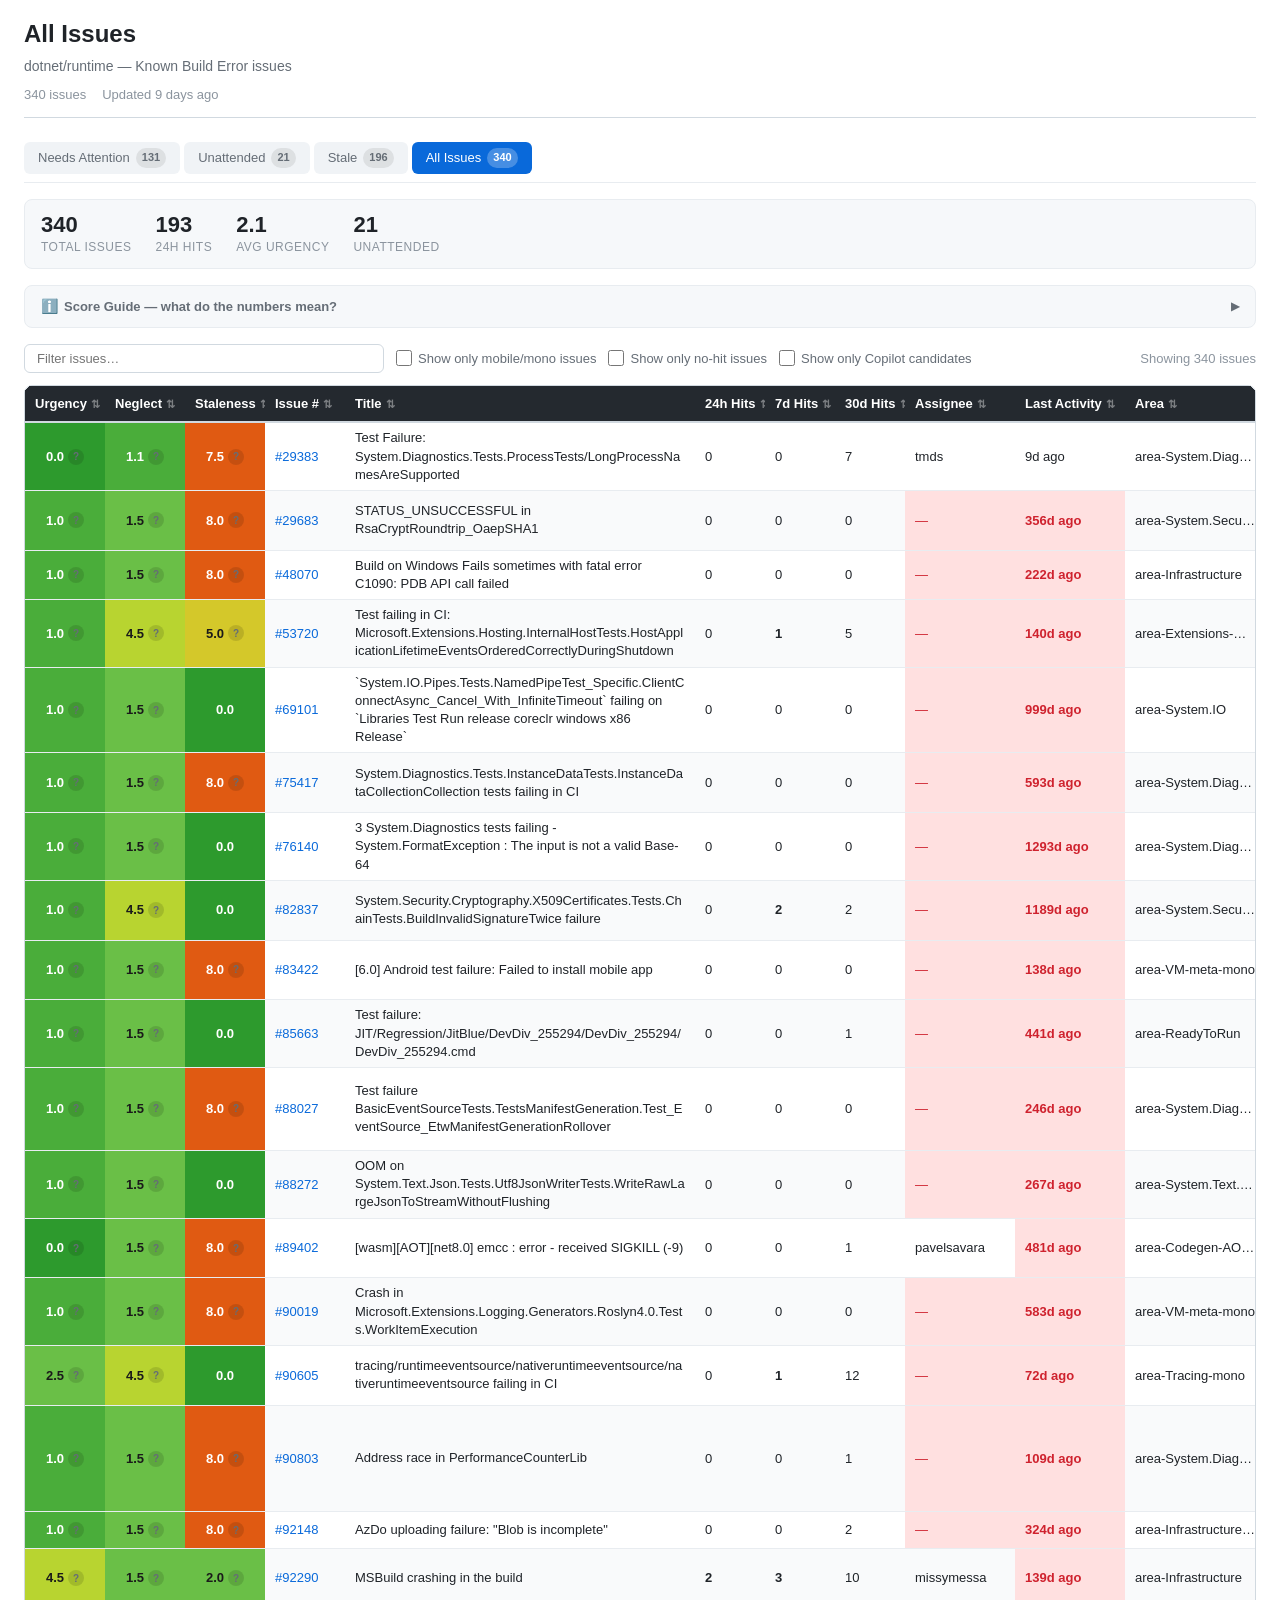
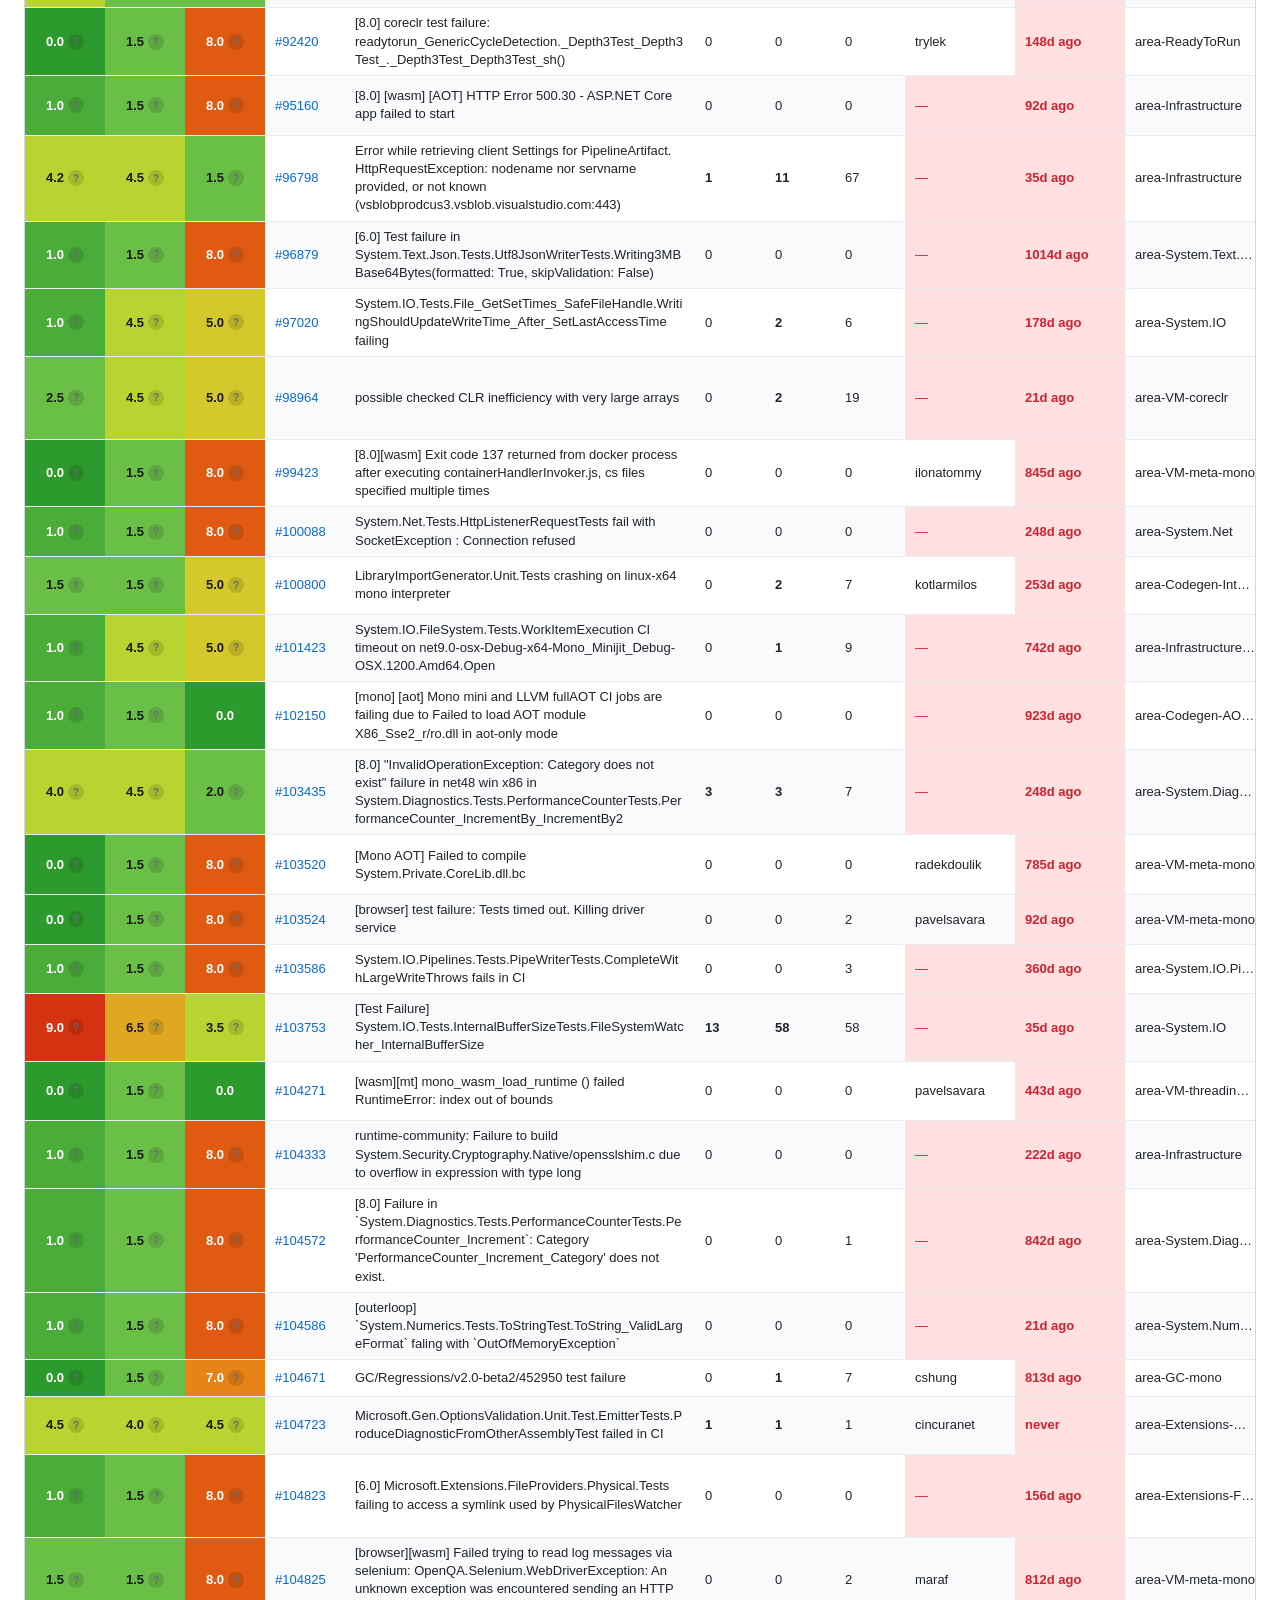
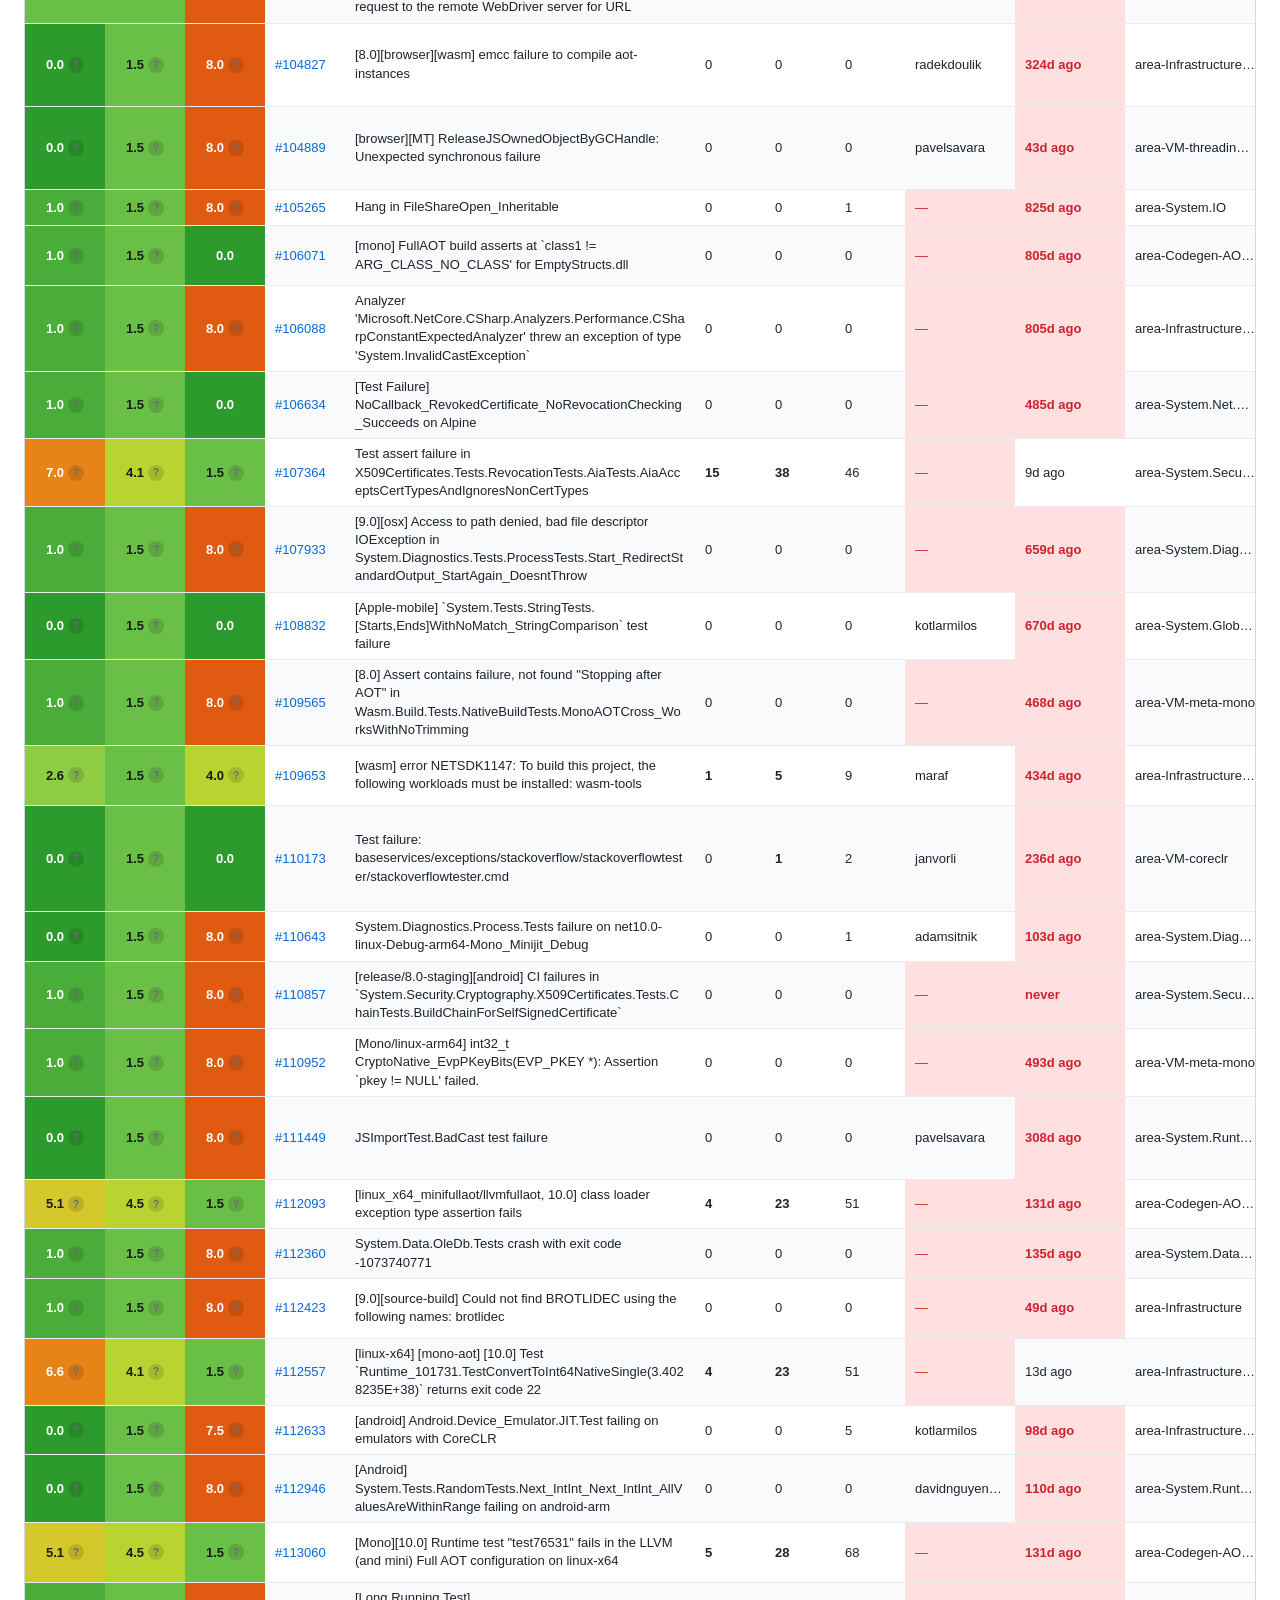
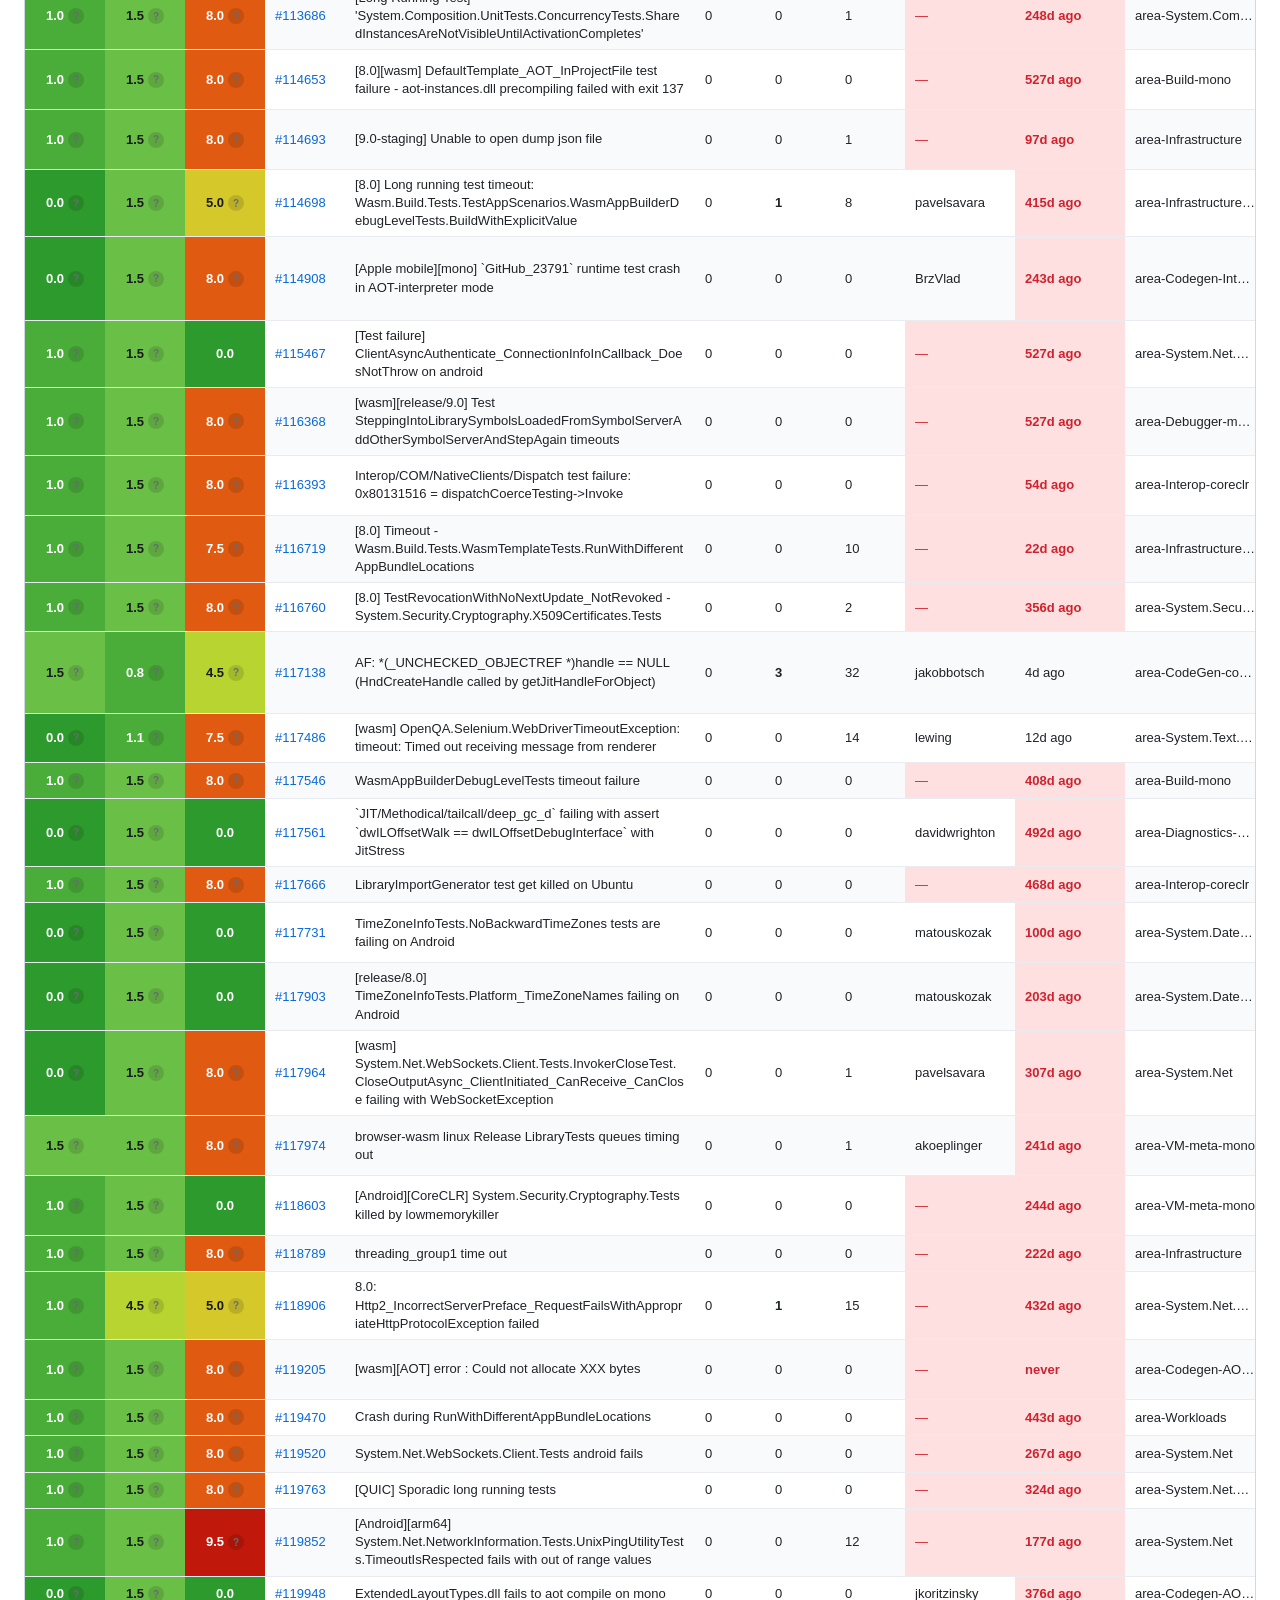
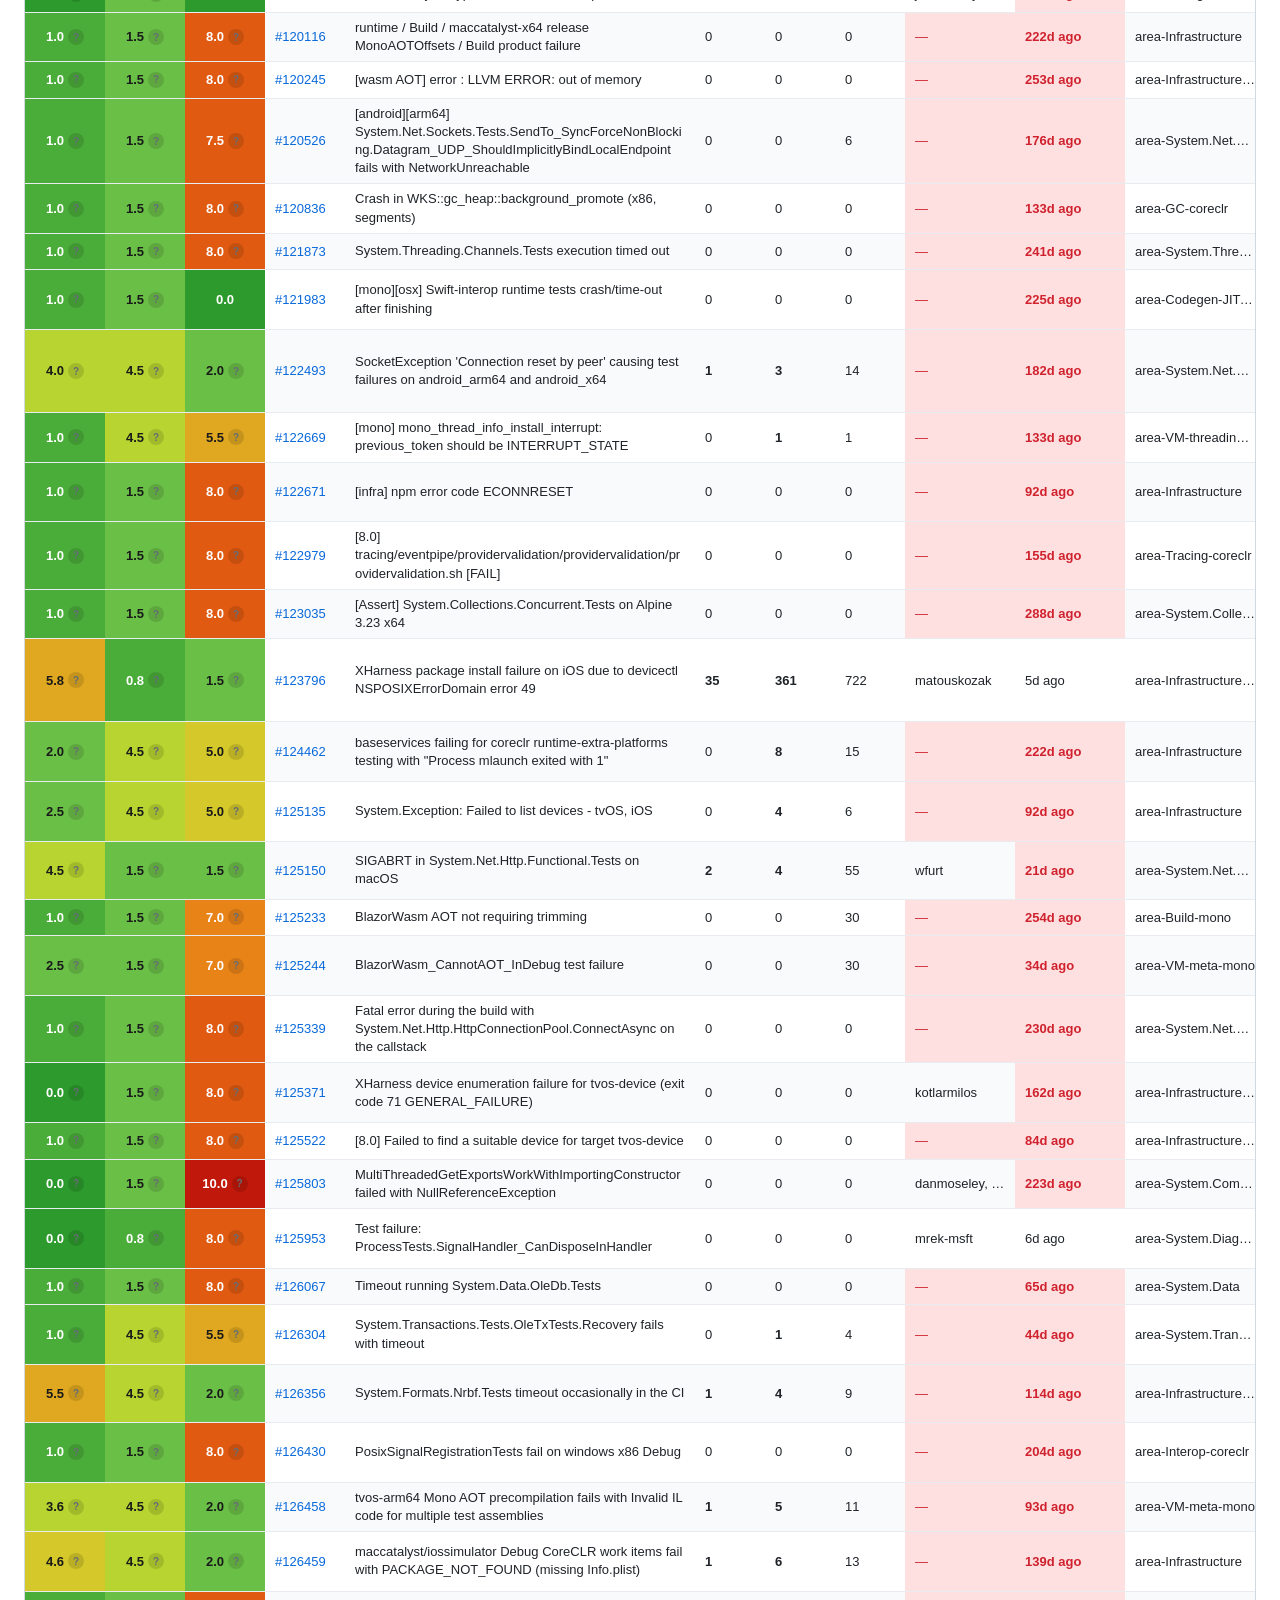
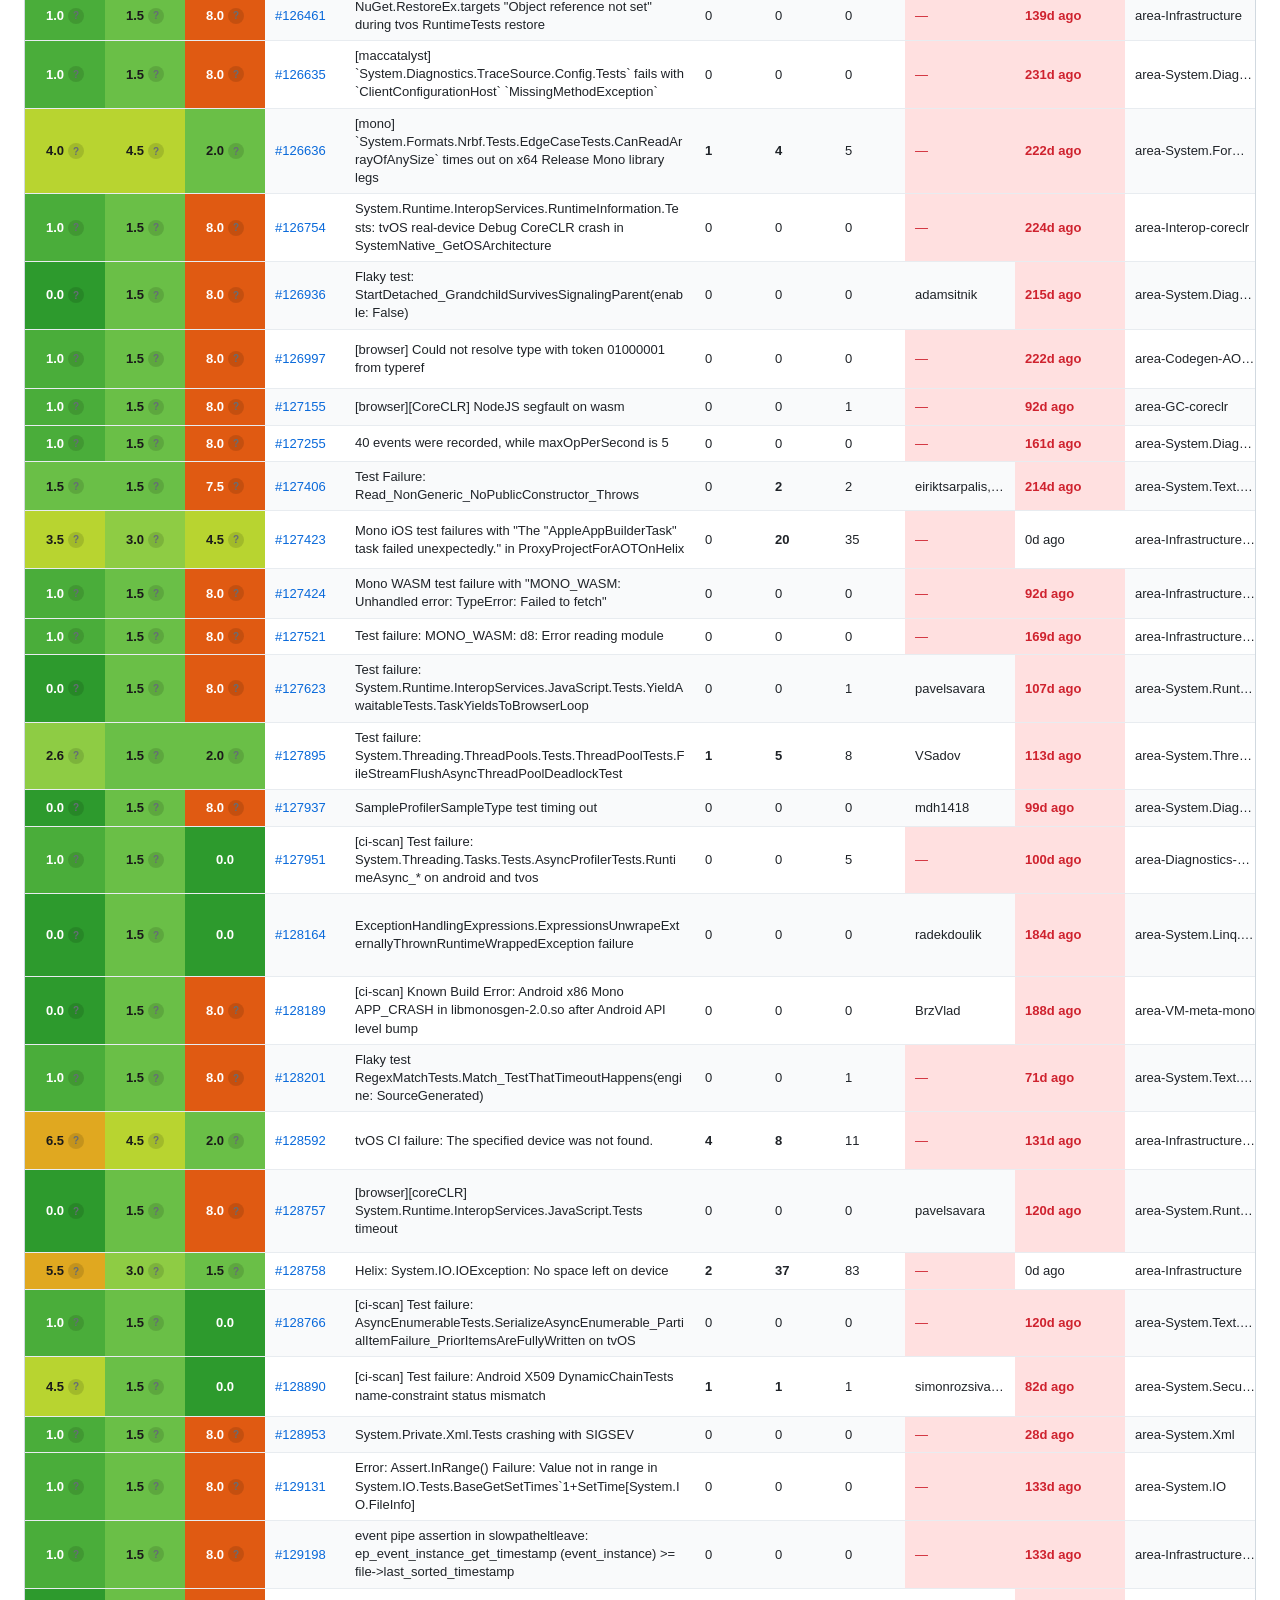
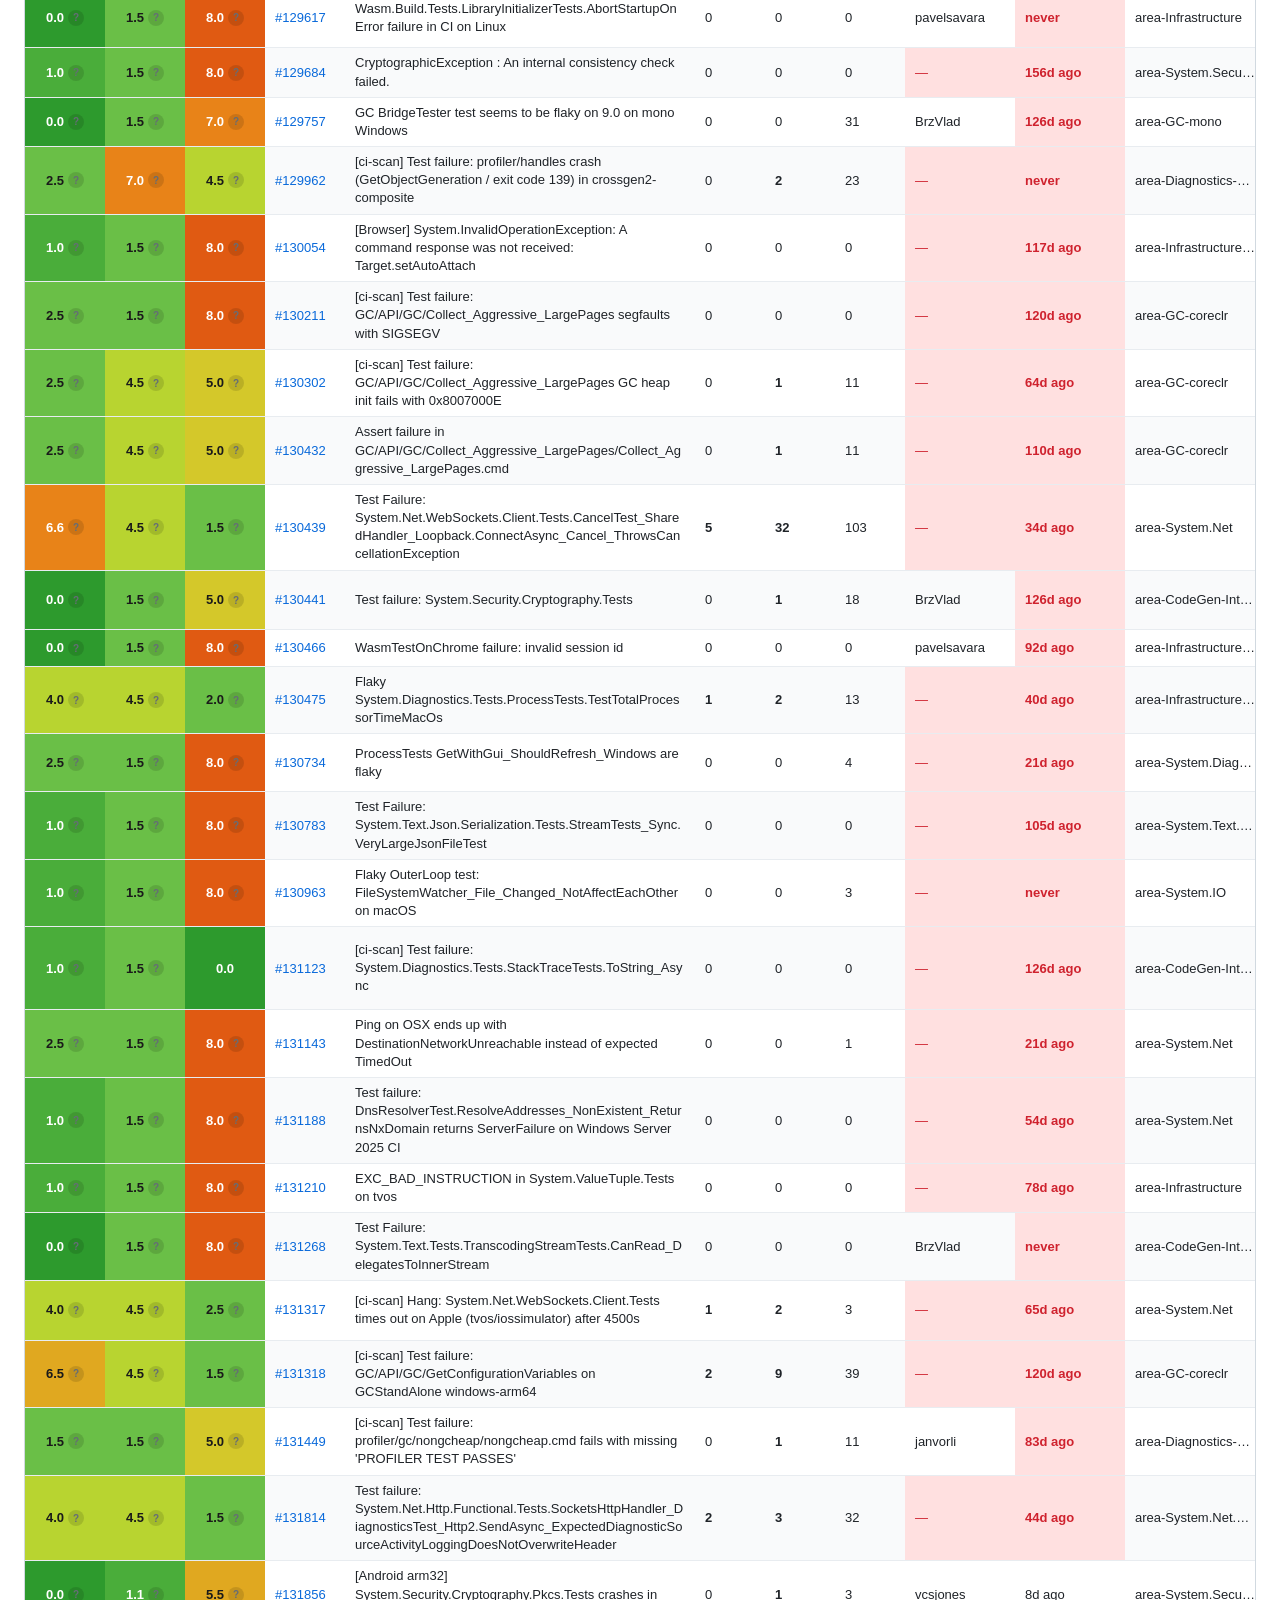
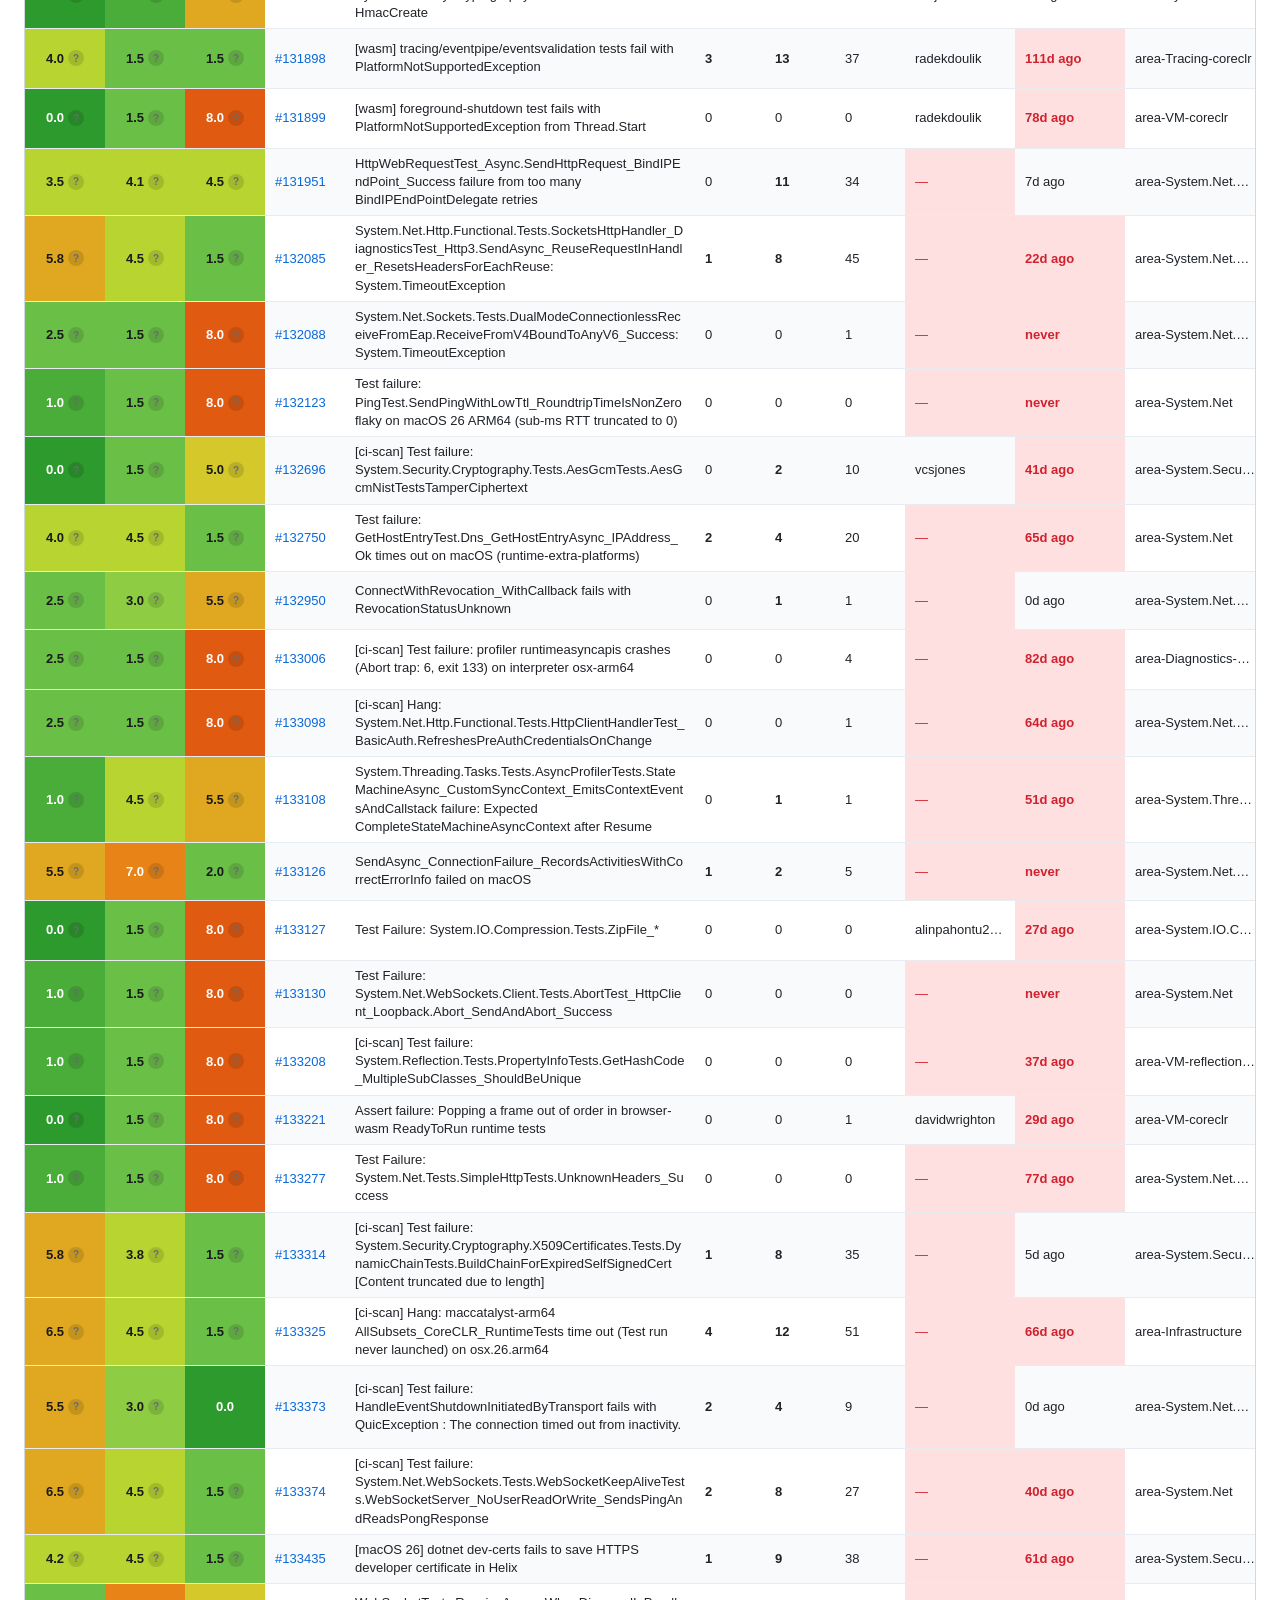
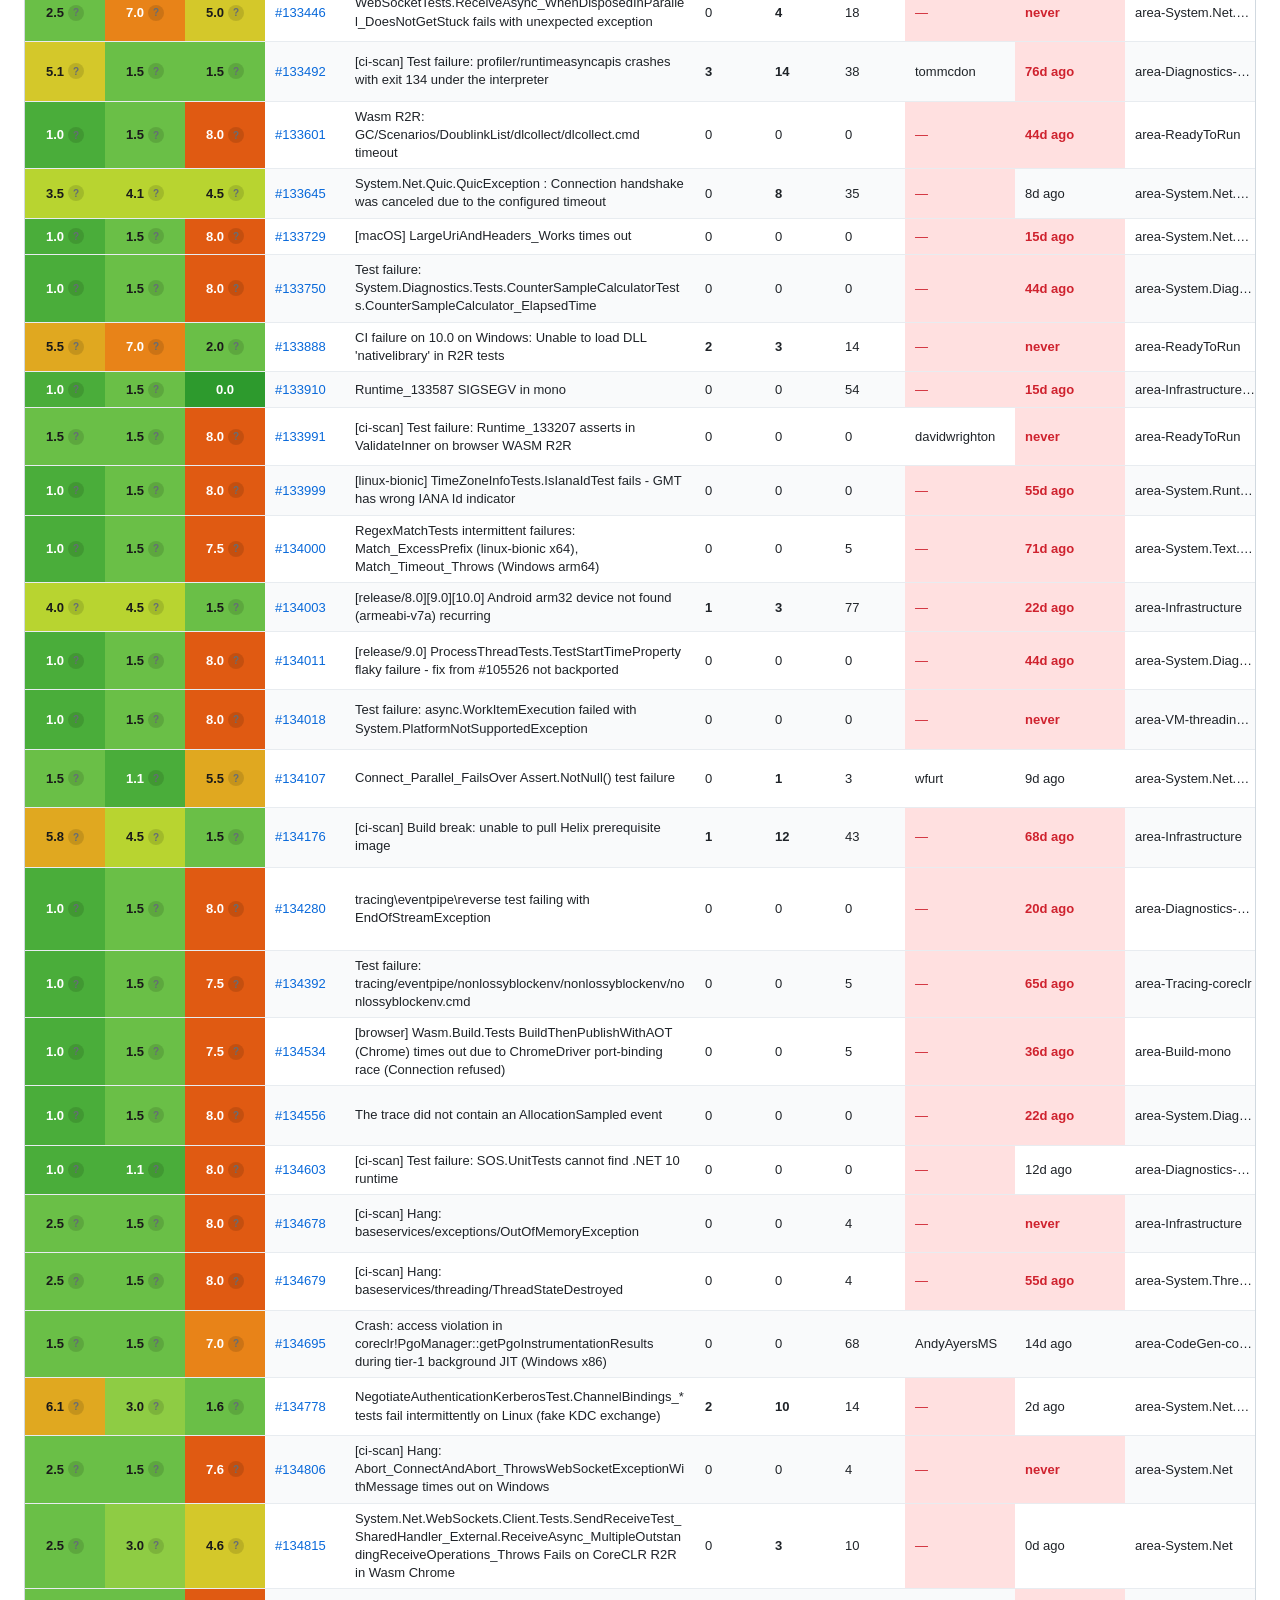
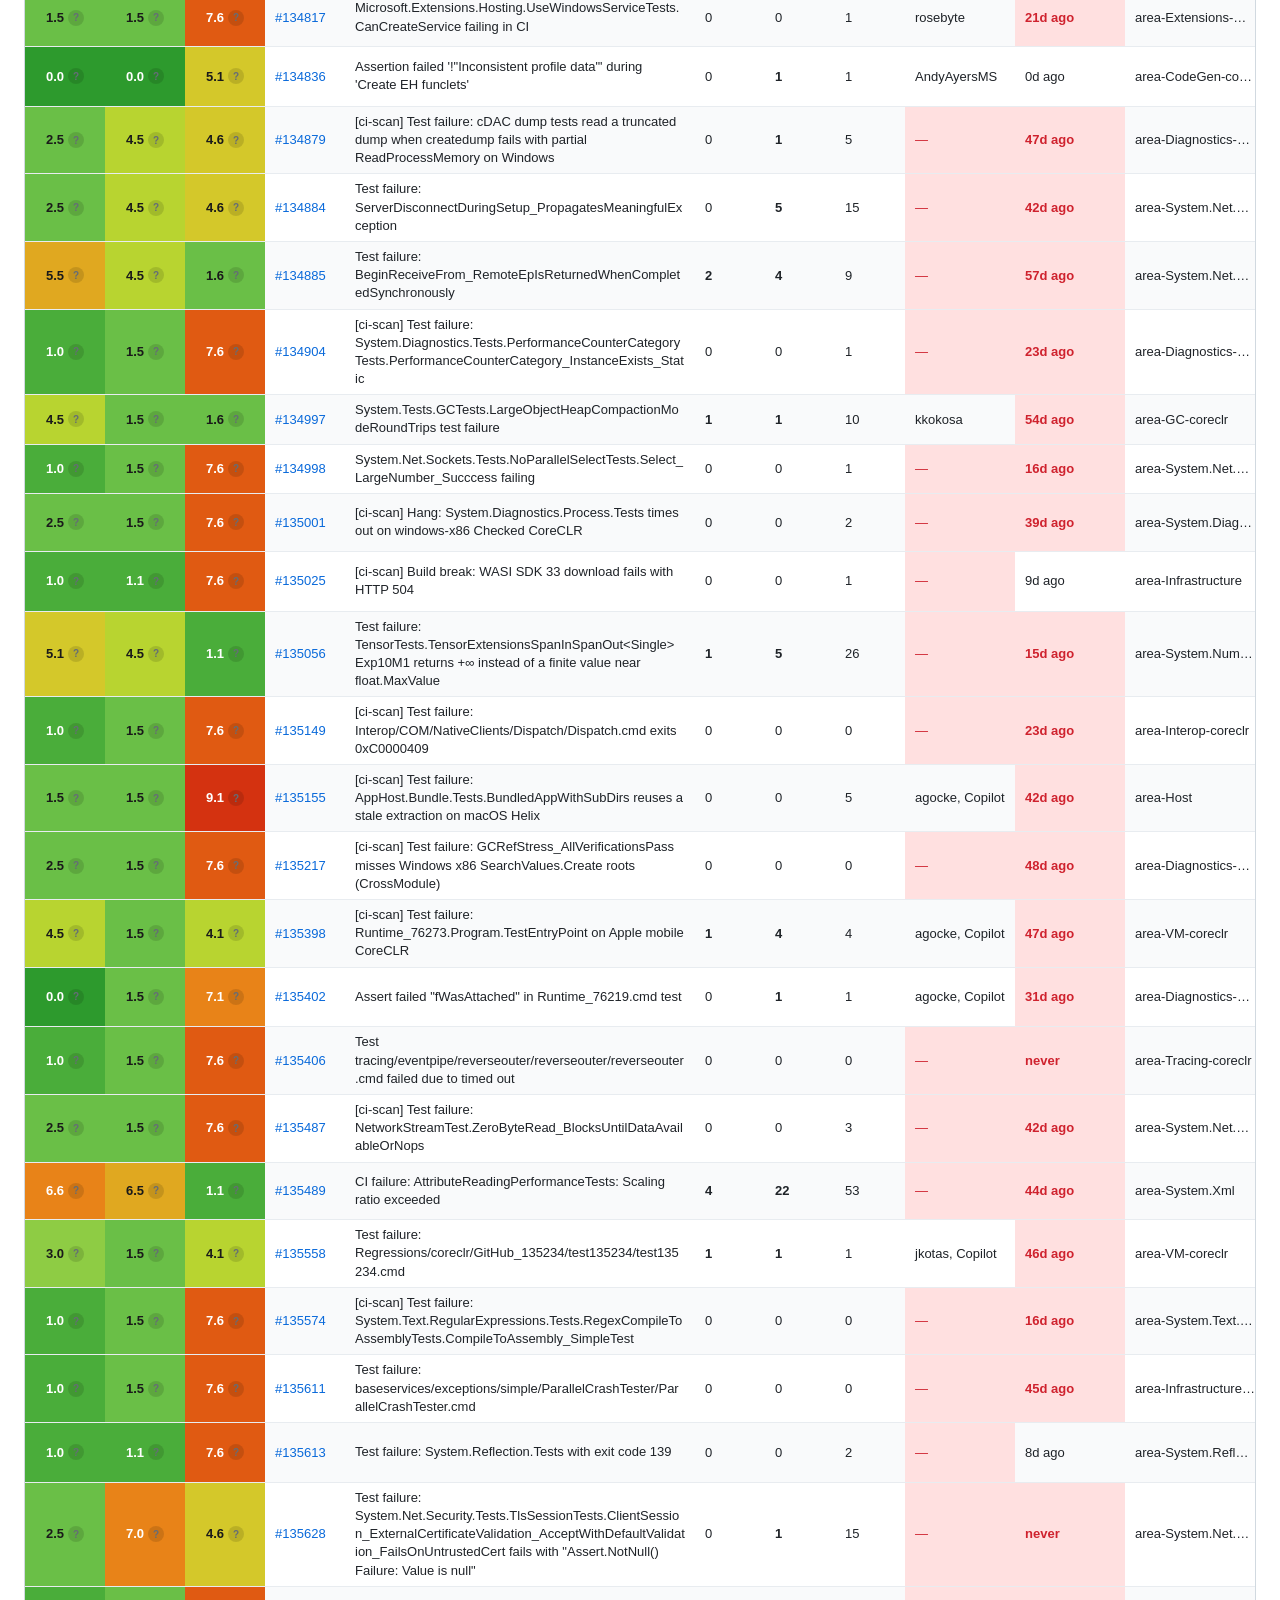
==== pages/runtime/all.html @ 8e92db1a "Update KBE reports" ====
<!DOCTYPE html>
<html lang="en">
<head>
  <meta charset="UTF-8">
  <meta name="viewport" content="width=device-width, initial-scale=1.0">
  <title>All Issues — runtime — KBE Dashboard</title>
  <link rel="stylesheet" href="../shared-styles.css">
</head>
<body data-report="all">
  <div class="page-container">
    <div class="report-header">
      <h1>All Issues</h1>
      <p class="subtitle">dotnet/runtime — Known Build Error issues</p>
      <div class="meta">
        <span>340 issues</span>
        <span id="last-updated" data-timestamp="2026-11-26T03:19:02Z">Updated…</span>
      </div>
    </div>

    <nav class="report-nav"><a href="needs-attention.html" class="">Needs Attention<span class="nav-count">131</span></a><a href="unattended.html" class="">Unattended<span class="nav-count">21</span></a><a href="stale.html" class="">Stale<span class="nav-count">196</span></a><a href="all.html" class="active">All Issues<span class="nav-count">340</span></a></nav>

    <div class="stats-bar"><div class="stat-item"><span class="stat-value">340</span><span class="stat-label">Total Issues</span></div><div class="stat-item"><span class="stat-value">193</span><span class="stat-label">24h Hits</span></div><div class="stat-item"><span class="stat-value">2.1</span><span class="stat-label">Avg Urgency</span></div><div class="stat-item"><span class="stat-value">21</span><span class="stat-label">Unattended</span></div></div>

    <details class="score-guide"><summary>Score Guide — what do the numbers mean?<span class="chevron">▶</span></summary><div class="score-guide-body"><div class="score-guide-card"><h3>Urgency (0–10)</h3><p class="guide-question">How urgently does this issue need attention?</p><ul><li>24-hour and 7-day hit counts</li><li>Hit trend (acceleration)</li><li>blocking-clean-ci label</li><li>Issue age vs hit volume</li><li>Whether unassigned</li></ul><p class="guide-hint">Higher = more urgent. Many recent hits, accelerating trends, or blocking labels push the score up.</p></div><div class="score-guide-card"><h3>Neglect (0–10)</h3><p class="guide-question">Is this issue being ignored despite being active?</p><ul><li>Hits with no assignee</li><li>Hits with no human comments</li><li>High hits + untriaged label</li><li>Days since last human comment</li><li>Missing area label</li></ul><p class="guide-hint">Higher = more neglected. Active issues with no one investigating score highest.</p></div><div class="score-guide-card"><h3>Staleness (0–10)</h3><p class="guide-question">Is this issue likely resolved or stale?</p><ul><li>Zero 24-hour hits</li><li>Zero 7-day hits</li><li>Days since last update</li><li>Issue age</li><li>Low monthly hit count</li></ul><p class="guide-hint">Higher = more stale. Issues with no recent hits and no recent updates score highest.</p></div></div></details>

    <div class="filter-bar"><input type="text" id="filter-input" placeholder="Filter issues…" aria-label="Filter issues"><label class="mobile-filter-toggle"><input type="checkbox" id="mobile-filter-checkbox"><span class="toggle-label">Show only mobile/mono issues</span></label><label class="mobile-filter-toggle"><input type="checkbox" id="no-hits-filter-checkbox"><span class="toggle-label">Show only no-hit issues</span></label><label class="mobile-filter-toggle" title="Issues with a known area label, excluding mobile/mono, special environments (iOS, Android, WASI, wasm), and infrastructure/VM-internals/AOT/GC areas. Sorted by staleness ascending (freshest first)."><input type="checkbox" id="copilot-candidate-filter-checkbox"><span class="toggle-label">Show only Copilot candidates</span></label><span class="active-label-filter" id="active-label-filter" style="display:none"></span><span class="row-count" id="row-count"></span></div><div class="table-container"><table class="data-table"><thead><tr><th data-sortable data-sort-type="number" style="width:80px">Urgency<span class="sort-indicator">⇅</span><span class="col-resize"></span></th><th data-sortable data-sort-type="number" style="width:80px">Neglect<span class="sort-indicator">⇅</span><span class="col-resize"></span></th><th data-sortable data-sort-type="number" style="width:80px">Staleness<span class="sort-indicator">⇅</span><span class="col-resize"></span></th><th data-sortable data-sort-type="number" style="width:80px">Issue #<span class="sort-indicator">⇅</span><span class="col-resize"></span></th><th data-sortable data-sort-type="text" style="width:350px">Title<span class="sort-indicator">⇅</span><span class="col-resize"></span></th><th data-sortable data-sort-type="number" style="width:70px">24h Hits<span class="sort-indicator">⇅</span><span class="col-resize"></span></th><th data-sortable data-sort-type="number" style="width:70px">7d Hits<span class="sort-indicator">⇅</span><span class="col-resize"></span></th><th data-sortable data-sort-type="number" style="width:70px">30d Hits<span class="sort-indicator">⇅</span><span class="col-resize"></span></th><th data-sortable data-sort-type="text" style="width:110px">Assignee<span class="sort-indicator">⇅</span><span class="col-resize"></span></th><th data-sortable data-sort-type="number" style="width:110px">Last Activity<span class="sort-indicator">⇅</span><span class="col-resize"></span></th><th data-sortable data-sort-type="text" style="width:140px">Area<span class="sort-indicator">⇅</span><span class="col-resize"></span></th><th data-sortable data-sort-type="number" style="width:60px">Age<span class="sort-indicator">⇅</span><span class="col-resize"></span></th><th data-sortable data-sort-type="text" style="width:280px">Labels<span class="sort-indicator">⇅</span><span class="col-resize"></span></th></tr></thead><tbody><tr data-copilot-candidate="true"><td class="score-td severity-0" data-sort-value="0.00"><span class="score-cell">0.0<span class="tooltip-trigger">?<span class="tooltip-content">Urgency: 0.0 / 10.0</span></span></span></td><td class="score-td severity-1" data-sort-value="1.12"><span class="score-cell">1.1<span class="tooltip-trigger">?<span class="tooltip-content">Neglect: 1.1 / 10.0</span></span></span></td><td class="score-td severity-8" data-sort-value="7.50"><span class="score-cell">7.5<span class="tooltip-trigger">?<span class="tooltip-content">Staleness: 7.5 / 10.0</span></span></span></td><td data-sort-value="29383"><a href="https://github.com/dotnet/runtime/issues/29383" target="_blank" rel="noopener">#29383</a></td><td class="title-cell">Test Failure: System.Diagnostics.Tests.ProcessTests/LongProcessNamesAreSupported</td><td class="" data-sort-value="0">0</td><td class="" data-sort-value="0">0</td><td class="" data-sort-value="7">7</td><td>tmds</td><td class="" data-sort-value="9">9d ago</td><td>area-System.Diagnostics.Process</td><td data-sort-value="2771">2771d</td><td class="labels-cell"><span class="label-badge clickable" data-label="area-System.Diagnostics.Process">area-System.Diagnostics.Process</span><span class="label-badge clickable" data-label="test-run-core">test-run-core</span><span class="label-badge clickable" data-label="blocking-clean-ci-optional">blocking-clean-ci-optional</span></td></tr><tr data-no-hits="true"><td class="score-td severity-1" data-sort-value="1.00"><span class="score-cell">1.0<span class="tooltip-trigger">?<span class="tooltip-content">Urgency: 1.0 / 10.0</span></span></span></td><td class="score-td severity-2" data-sort-value="1.50"><span class="score-cell">1.5<span class="tooltip-trigger">?<span class="tooltip-content">Neglect: 1.5 / 10.0</span></span></span></td><td class="score-td severity-8" data-sort-value="8.00"><span class="score-cell">8.0<span class="tooltip-trigger">?<span class="tooltip-content">Staleness: 8.0 / 10.0</span></span></span></td><td data-sort-value="29683"><a href="https://github.com/dotnet/runtime/issues/29683" target="_blank" rel="noopener">#29683</a></td><td class="title-cell">STATUS_UNSUCCESSFUL in  RsaCryptRoundtrip_OaepSHA1</td><td class="" data-sort-value="0">0</td><td class="" data-sort-value="0">0</td><td class="" data-sort-value="0">0</td><td class="no-assignee">—</td><td class="stale-activity" data-sort-value="356">356d ago</td><td>area-System.Security</td><td data-sort-value="2738">2738d</td><td class="labels-cell"><span class="label-badge clickable" data-label="area-System.Security">area-System.Security</span><span class="label-badge clickable" data-label="tracking-external-issue">tracking-external-issue</span></td></tr><tr data-no-hits="true"><td class="score-td severity-1" data-sort-value="1.00"><span class="score-cell">1.0<span class="tooltip-trigger">?<span class="tooltip-content">Urgency: 1.0 / 10.0</span></span></span></td><td class="score-td severity-2" data-sort-value="1.50"><span class="score-cell">1.5<span class="tooltip-trigger">?<span class="tooltip-content">Neglect: 1.5 / 10.0</span></span></span></td><td class="score-td severity-8" data-sort-value="8.00"><span class="score-cell">8.0<span class="tooltip-trigger">?<span class="tooltip-content">Staleness: 8.0 / 10.0</span></span></span></td><td data-sort-value="48070"><a href="https://github.com/dotnet/runtime/issues/48070" target="_blank" rel="noopener">#48070</a></td><td class="title-cell">Build on Windows Fails sometimes with fatal error C1090: PDB API call failed</td><td class="" data-sort-value="0">0</td><td class="" data-sort-value="0">0</td><td class="" data-sort-value="0">0</td><td class="no-assignee">—</td><td class="stale-activity" data-sort-value="222">222d ago</td><td>area-Infrastructure</td><td data-sort-value="2115">2115d</td><td class="labels-cell"><span class="label-badge clickable" data-label="area-Infrastructure">area-Infrastructure</span></td></tr><tr data-copilot-candidate="true"><td class="score-td severity-1" data-sort-value="1.00"><span class="score-cell">1.0<span class="tooltip-trigger">?<span class="tooltip-content">Urgency: 1.0 / 10.0</span></span></span></td><td class="score-td severity-4" data-sort-value="4.50"><span class="score-cell">4.5<span class="tooltip-trigger">?<span class="tooltip-content">Neglect: 4.5 / 10.0</span></span></span></td><td class="score-td severity-5" data-sort-value="5.00"><span class="score-cell">5.0<span class="tooltip-trigger">?<span class="tooltip-content">Staleness: 5.0 / 10.0</span></span></span></td><td data-sort-value="53720"><a href="https://github.com/dotnet/runtime/issues/53720" target="_blank" rel="noopener">#53720</a></td><td class="title-cell">Test failing in CI: Microsoft.Extensions.Hosting.InternalHostTests.HostApplicationLifetimeEventsOrderedCorrectlyDuringShutdown</td><td class="" data-sort-value="0">0</td><td class="hits-active" data-sort-value="1">1</td><td class="" data-sort-value="5">5</td><td class="no-assignee">—</td><td class="stale-activity" data-sort-value="140">140d ago</td><td>area-Extensions-Hosting</td><td data-sort-value="2000">2000d</td><td class="labels-cell"><span class="label-badge clickable" data-label="area-Extensions-Hosting">area-Extensions-Hosting</span></td></tr><tr data-no-hits="true" data-copilot-candidate="true"><td class="score-td severity-1" data-sort-value="1.00"><span class="score-cell">1.0<span class="tooltip-trigger">?<span class="tooltip-content">Urgency: 1.0 / 10.0</span></span></span></td><td class="score-td severity-2" data-sort-value="1.50"><span class="score-cell">1.5<span class="tooltip-trigger">?<span class="tooltip-content">Neglect: 1.5 / 10.0</span></span></span></td><td class="score-td severity-0" data-sort-value="0.00"><span class="score-cell">0.0</span></td><td data-sort-value="69101"><a href="https://github.com/dotnet/runtime/issues/69101" target="_blank" rel="noopener">#69101</a></td><td class="title-cell">`System.IO.Pipes.Tests.NamedPipeTest_Specific.ClientConnectAsync_Cancel_With_InfiniteTimeout` failing on `Libraries Test Run release coreclr windows x86 Release`</td><td class="" data-sort-value="0">0</td><td class="" data-sort-value="0">0</td><td class="" data-sort-value="0">0</td><td class="no-assignee">—</td><td class="stale-activity" data-sort-value="999">999d ago</td><td>area-System.IO</td><td data-sort-value="1660">1660d</td><td class="labels-cell"><span class="label-badge clickable" data-label="test-failure">test-failure</span><span class="label-badge clickable" data-label="area-System.IO">area-System.IO</span><span class="label-badge clickable" data-label="disabled-test">disabled-test</span><span class="label-badge clickable" data-label="os-windows">os-windows</span></td></tr><tr data-no-hits="true" data-copilot-candidate="true"><td class="score-td severity-1" data-sort-value="1.00"><span class="score-cell">1.0<span class="tooltip-trigger">?<span class="tooltip-content">Urgency: 1.0 / 10.0</span></span></span></td><td class="score-td severity-2" data-sort-value="1.50"><span class="score-cell">1.5<span class="tooltip-trigger">?<span class="tooltip-content">Neglect: 1.5 / 10.0</span></span></span></td><td class="score-td severity-8" data-sort-value="8.00"><span class="score-cell">8.0<span class="tooltip-trigger">?<span class="tooltip-content">Staleness: 8.0 / 10.0</span></span></span></td><td data-sort-value="75417"><a href="https://github.com/dotnet/runtime/issues/75417" target="_blank" rel="noopener">#75417</a></td><td class="title-cell">System.Diagnostics.Tests.InstanceDataTests.InstanceDataCollectionCollection tests failing in CI </td><td class="" data-sort-value="0">0</td><td class="" data-sort-value="0">0</td><td class="" data-sort-value="0">0</td><td class="no-assignee">—</td><td class="stale-activity" data-sort-value="593">593d ago</td><td>area-System.Diagnostics.PerformanceCounter</td><td data-sort-value="1536">1536d</td><td class="labels-cell"><span class="label-badge clickable" data-label="needs-further-triage">needs-further-triage</span><span class="label-badge clickable" data-label="area-System.Diagnostics.PerformanceCounter">area-System.Diagnostics.PerformanceCounter</span></td></tr><tr data-mobile="true" data-no-hits="true"><td class="score-td severity-1" data-sort-value="1.00"><span class="score-cell">1.0<span class="tooltip-trigger">?<span class="tooltip-content">Urgency: 1.0 / 10.0</span></span></span></td><td class="score-td severity-2" data-sort-value="1.50"><span class="score-cell">1.5<span class="tooltip-trigger">?<span class="tooltip-content">Neglect: 1.5 / 10.0</span></span></span></td><td class="score-td severity-0" data-sort-value="0.00"><span class="score-cell">0.0</span></td><td data-sort-value="76140"><a href="https://github.com/dotnet/runtime/issues/76140" target="_blank" rel="noopener">#76140</a></td><td class="title-cell">3 System.Diagnostics tests failing - System.FormatException : The input is not a valid Base-64</td><td class="" data-sort-value="0">0</td><td class="" data-sort-value="0">0</td><td class="" data-sort-value="0">0</td><td class="no-assignee">—</td><td class="stale-activity" data-sort-value="1293">1293d ago</td><td>area-System.Diagnostics.Process</td><td data-sort-value="1523">1523d</td><td class="labels-cell"><span class="label-badge clickable" data-label="area-System.Diagnostics.Process">area-System.Diagnostics.Process</span><span class="label-badge clickable" data-label="disabled-test">disabled-test</span><span class="label-badge clickable" data-label="os-android">os-android</span></td></tr><tr data-mobile="true"><td class="score-td severity-1" data-sort-value="1.00"><span class="score-cell">1.0<span class="tooltip-trigger">?<span class="tooltip-content">Urgency: 1.0 / 10.0</span></span></span></td><td class="score-td severity-4" data-sort-value="4.50"><span class="score-cell">4.5<span class="tooltip-trigger">?<span class="tooltip-content">Neglect: 4.5 / 10.0</span></span></span></td><td class="score-td severity-0" data-sort-value="0.00"><span class="score-cell">0.0</span></td><td data-sort-value="82837"><a href="https://github.com/dotnet/runtime/issues/82837" target="_blank" rel="noopener">#82837</a></td><td class="title-cell">System.Security.Cryptography.X509Certificates.Tests.ChainTests.BuildInvalidSignatureTwice failure</td><td class="" data-sort-value="0">0</td><td class="hits-active" data-sort-value="2">2</td><td class="" data-sort-value="2">2</td><td class="no-assignee">—</td><td class="stale-activity" data-sort-value="1189">1189d ago</td><td>area-System.Security</td><td data-sort-value="1365">1365d</td><td class="labels-cell"><span class="label-badge clickable" data-label="area-System.Security">area-System.Security</span><span class="label-badge clickable" data-label="disabled-test">disabled-test</span><span class="label-badge clickable" data-label="runtime-mono">runtime-mono</span></td></tr><tr data-mobile="true" data-no-hits="true"><td class="score-td severity-1" data-sort-value="1.00"><span class="score-cell">1.0<span class="tooltip-trigger">?<span class="tooltip-content">Urgency: 1.0 / 10.0</span></span></span></td><td class="score-td severity-2" data-sort-value="1.50"><span class="score-cell">1.5<span class="tooltip-trigger">?<span class="tooltip-content">Neglect: 1.5 / 10.0</span></span></span></td><td class="score-td severity-8" data-sort-value="8.00"><span class="score-cell">8.0<span class="tooltip-trigger">?<span class="tooltip-content">Staleness: 8.0 / 10.0</span></span></span></td><td data-sort-value="83422"><a href="https://github.com/dotnet/runtime/issues/83422" target="_blank" rel="noopener">#83422</a></td><td class="title-cell">[6.0] Android test failure: Failed to install mobile app</td><td class="" data-sort-value="0">0</td><td class="" data-sort-value="0">0</td><td class="" data-sort-value="0">0</td><td class="no-assignee">—</td><td class="stale-activity" data-sort-value="138">138d ago</td><td>area-VM-meta-mono</td><td data-sort-value="1352">1352d</td><td class="labels-cell"><span class="label-badge clickable" data-label="arch-x64">arch-x64</span><span class="label-badge clickable" data-label="os-android">os-android</span><span class="label-badge clickable" data-label="area-VM-meta-mono">area-VM-meta-mono</span></td></tr><tr data-copilot-candidate="true"><td class="score-td severity-1" data-sort-value="1.00"><span class="score-cell">1.0<span class="tooltip-trigger">?<span class="tooltip-content">Urgency: 1.0 / 10.0</span></span></span></td><td class="score-td severity-2" data-sort-value="1.50"><span class="score-cell">1.5<span class="tooltip-trigger">?<span class="tooltip-content">Neglect: 1.5 / 10.0</span></span></span></td><td class="score-td severity-0" data-sort-value="0.00"><span class="score-cell">0.0</span></td><td data-sort-value="85663"><a href="https://github.com/dotnet/runtime/issues/85663" target="_blank" rel="noopener">#85663</a></td><td class="title-cell">Test failure: JIT/Regression/JitBlue/DevDiv_255294/DevDiv_255294/DevDiv_255294.cmd</td><td class="" data-sort-value="0">0</td><td class="" data-sort-value="0">0</td><td class="" data-sort-value="1">1</td><td class="no-assignee">—</td><td class="stale-activity" data-sort-value="441">441d ago</td><td>area-ReadyToRun</td><td data-sort-value="1303">1303d</td><td class="labels-cell"><span class="label-badge clickable" data-label="disabled-test">disabled-test</span><span class="label-badge clickable" data-label="area-ReadyToRun">area-ReadyToRun</span></td></tr><tr data-no-hits="true" data-copilot-candidate="true"><td class="score-td severity-1" data-sort-value="1.00"><span class="score-cell">1.0<span class="tooltip-trigger">?<span class="tooltip-content">Urgency: 1.0 / 10.0</span></span></span></td><td class="score-td severity-2" data-sort-value="1.50"><span class="score-cell">1.5<span class="tooltip-trigger">?<span class="tooltip-content">Neglect: 1.5 / 10.0</span></span></span></td><td class="score-td severity-8" data-sort-value="8.00"><span class="score-cell">8.0<span class="tooltip-trigger">?<span class="tooltip-content">Staleness: 8.0 / 10.0</span></span></span></td><td data-sort-value="88027"><a href="https://github.com/dotnet/runtime/issues/88027" target="_blank" rel="noopener">#88027</a></td><td class="title-cell">Test failure BasicEventSourceTests.TestsManifestGeneration.Test_EventSource_EtwManifestGenerationRollover</td><td class="" data-sort-value="0">0</td><td class="" data-sort-value="0">0</td><td class="" data-sort-value="0">0</td><td class="no-assignee">—</td><td class="stale-activity" data-sort-value="246">246d ago</td><td>area-System.Diagnostics.Tracing</td><td data-sort-value="1249">1249d</td><td class="labels-cell"><span class="label-badge clickable" data-label="arch-x86">arch-x86</span><span class="label-badge clickable" data-label="area-System.Diagnostics.Tracing">area-System.Diagnostics.Tracing</span><span class="label-badge clickable" data-label="os-windows">os-windows</span><span class="label-badge clickable" data-label="runtime-coreclr">runtime-coreclr</span></td></tr><tr data-no-hits="true" data-copilot-candidate="true"><td class="score-td severity-1" data-sort-value="1.00"><span class="score-cell">1.0<span class="tooltip-trigger">?<span class="tooltip-content">Urgency: 1.0 / 10.0</span></span></span></td><td class="score-td severity-2" data-sort-value="1.50"><span class="score-cell">1.5<span class="tooltip-trigger">?<span class="tooltip-content">Neglect: 1.5 / 10.0</span></span></span></td><td class="score-td severity-0" data-sort-value="0.00"><span class="score-cell">0.0</span></td><td data-sort-value="88272"><a href="https://github.com/dotnet/runtime/issues/88272" target="_blank" rel="noopener">#88272</a></td><td class="title-cell">OOM on  System.Text.Json.Tests.Utf8JsonWriterTests.WriteRawLargeJsonToStreamWithoutFlushing</td><td class="" data-sort-value="0">0</td><td class="" data-sort-value="0">0</td><td class="" data-sort-value="0">0</td><td class="no-assignee">—</td><td class="stale-activity" data-sort-value="267">267d ago</td><td>area-System.Text.Json</td><td data-sort-value="1244">1244d</td><td class="labels-cell"><span class="label-badge clickable" data-label="test-failure">test-failure</span><span class="label-badge clickable" data-label="area-System.Text.Json">area-System.Text.Json</span><span class="label-badge clickable" data-label="disabled-test">disabled-test</span></td></tr><tr><td class="score-td severity-0" data-sort-value="0.00"><span class="score-cell">0.0<span class="tooltip-trigger">?<span class="tooltip-content">Urgency: 0.0 / 10.0</span></span></span></td><td class="score-td severity-2" data-sort-value="1.50"><span class="score-cell">1.5<span class="tooltip-trigger">?<span class="tooltip-content">Neglect: 1.5 / 10.0</span></span></span></td><td class="score-td severity-8" data-sort-value="8.00"><span class="score-cell">8.0<span class="tooltip-trigger">?<span class="tooltip-content">Staleness: 8.0 / 10.0</span></span></span></td><td data-sort-value="89402"><a href="https://github.com/dotnet/runtime/issues/89402" target="_blank" rel="noopener">#89402</a></td><td class="title-cell">[wasm][AOT][net8.0] emcc : error - received SIGKILL (-9)</td><td class="" data-sort-value="0">0</td><td class="" data-sort-value="0">0</td><td class="" data-sort-value="1">1</td><td>pavelsavara</td><td class="stale-activity" data-sort-value="481">481d ago</td><td>area-Codegen-AOT-mono</td><td data-sort-value="1220">1220d</td><td class="labels-cell"><span class="label-badge clickable" data-label="arch-wasm">arch-wasm</span><span class="label-badge clickable" data-label="area-Codegen-AOT-mono">area-Codegen-AOT-mono</span><span class="label-badge clickable" data-label="wasm-aot-test">wasm-aot-test</span><span class="label-badge clickable" data-label="os-browser">os-browser</span></td></tr><tr data-mobile="true" data-no-hits="true"><td class="score-td severity-1" data-sort-value="1.00"><span class="score-cell">1.0<span class="tooltip-trigger">?<span class="tooltip-content">Urgency: 1.0 / 10.0</span></span></span></td><td class="score-td severity-2" data-sort-value="1.50"><span class="score-cell">1.5<span class="tooltip-trigger">?<span class="tooltip-content">Neglect: 1.5 / 10.0</span></span></span></td><td class="score-td severity-8" data-sort-value="8.00"><span class="score-cell">8.0<span class="tooltip-trigger">?<span class="tooltip-content">Staleness: 8.0 / 10.0</span></span></span></td><td data-sort-value="90019"><a href="https://github.com/dotnet/runtime/issues/90019" target="_blank" rel="noopener">#90019</a></td><td class="title-cell">Crash in Microsoft.Extensions.Logging.Generators.Roslyn4.0.Tests.WorkItemExecution</td><td class="" data-sort-value="0">0</td><td class="" data-sort-value="0">0</td><td class="" data-sort-value="0">0</td><td class="no-assignee">—</td><td class="stale-activity" data-sort-value="583">583d ago</td><td>area-VM-meta-mono</td><td data-sort-value="1209">1209d</td><td class="labels-cell"><span class="label-badge clickable" data-label="area-VM-meta-mono">area-VM-meta-mono</span></td></tr><tr data-mobile="true"><td class="score-td severity-2" data-sort-value="2.50"><span class="score-cell">2.5<span class="tooltip-trigger">?<span class="tooltip-content">Urgency: 2.5 / 10.0</span></span></span></td><td class="score-td severity-4" data-sort-value="4.50"><span class="score-cell">4.5<span class="tooltip-trigger">?<span class="tooltip-content">Neglect: 4.5 / 10.0</span></span></span></td><td class="score-td severity-0" data-sort-value="0.00"><span class="score-cell">0.0</span></td><td data-sort-value="90605"><a href="https://github.com/dotnet/runtime/issues/90605" target="_blank" rel="noopener">#90605</a></td><td class="title-cell">tracing/runtimeeventsource/nativeruntimeeventsource/nativeruntimeeventsource failing in CI</td><td class="" data-sort-value="0">0</td><td class="hits-active" data-sort-value="1">1</td><td class="" data-sort-value="12">12</td><td class="no-assignee">—</td><td class="stale-activity" data-sort-value="72">72d ago</td><td>area-Tracing-mono</td><td data-sort-value="1198">1198d</td><td class="labels-cell"><span class="label-badge clickable" data-label="disabled-test">disabled-test</span><span class="label-badge blocking clickable" data-label="blocking-clean-ci">blocking-clean-ci</span><span class="label-badge clickable" data-label="area-Tracing-mono">area-Tracing-mono</span></td></tr><tr data-copilot-candidate="true"><td class="score-td severity-1" data-sort-value="1.00"><span class="score-cell">1.0<span class="tooltip-trigger">?<span class="tooltip-content">Urgency: 1.0 / 10.0</span></span></span></td><td class="score-td severity-2" data-sort-value="1.50"><span class="score-cell">1.5<span class="tooltip-trigger">?<span class="tooltip-content">Neglect: 1.5 / 10.0</span></span></span></td><td class="score-td severity-8" data-sort-value="8.00"><span class="score-cell">8.0<span class="tooltip-trigger">?<span class="tooltip-content">Staleness: 8.0 / 10.0</span></span></span></td><td data-sort-value="90803"><a href="https://github.com/dotnet/runtime/issues/90803" target="_blank" rel="noopener">#90803</a></td><td class="title-cell">Address race in PerformanceCounterLib</td><td class="" data-sort-value="0">0</td><td class="" data-sort-value="0">0</td><td class="" data-sort-value="1">1</td><td class="no-assignee">—</td><td class="stale-activity" data-sort-value="109">109d ago</td><td>area-System.Diagnostics.PerformanceCounter</td><td data-sort-value="1195">1195d</td><td class="labels-cell"><span class="label-badge clickable" data-label="arch-arm64">arch-arm64</span><span class="label-badge clickable" data-label="os-windows">os-windows</span><span class="label-badge clickable" data-label="help wanted">help wanted</span><span class="label-badge clickable" data-label="blocking-clean-ci-optional">blocking-clean-ci-optional</span><span class="label-badge clickable" data-label="needs-further-triage">needs-further-triage</span><span class="label-badge clickable" data-label="in-pr">in-pr</span><span class="label-badge clickable" data-label="area-System.Diagnostics.PerformanceCounter">area-System.Diagnostics.PerformanceCounter</span></td></tr><tr data-mobile="true"><td class="score-td severity-1" data-sort-value="1.00"><span class="score-cell">1.0<span class="tooltip-trigger">?<span class="tooltip-content">Urgency: 1.0 / 10.0</span></span></span></td><td class="score-td severity-2" data-sort-value="1.50"><span class="score-cell">1.5<span class="tooltip-trigger">?<span class="tooltip-content">Neglect: 1.5 / 10.0</span></span></span></td><td class="score-td severity-8" data-sort-value="8.00"><span class="score-cell">8.0<span class="tooltip-trigger">?<span class="tooltip-content">Staleness: 8.0 / 10.0</span></span></span></td><td data-sort-value="92148"><a href="https://github.com/dotnet/runtime/issues/92148" target="_blank" rel="noopener">#92148</a></td><td class="title-cell">AzDo uploading failure: &quot;Blob is incomplete&quot;</td><td class="" data-sort-value="0">0</td><td class="" data-sort-value="0">0</td><td class="" data-sort-value="2">2</td><td class="no-assignee">—</td><td class="stale-activity" data-sort-value="324">324d ago</td><td>area-Infrastructure-mono</td><td data-sort-value="1167">1167d</td><td class="labels-cell"><span class="label-badge clickable" data-label="os-android">os-android</span><span class="label-badge clickable" data-label="area-Infrastructure-mono">area-Infrastructure-mono</span></td></tr><tr><td class="score-td severity-4" data-sort-value="4.50"><span class="score-cell">4.5<span class="tooltip-trigger">?<span class="tooltip-content">Urgency: 4.5 / 10.0</span></span></span></td><td class="score-td severity-2" data-sort-value="1.50"><span class="score-cell">1.5<span class="tooltip-trigger">?<span class="tooltip-content">Neglect: 1.5 / 10.0</span></span></span></td><td class="score-td severity-2" data-sort-value="2.00"><span class="score-cell">2.0<span class="tooltip-trigger">?<span class="tooltip-content">Staleness: 2.0 / 10.0</span></span></span></td><td data-sort-value="92290"><a href="https://github.com/dotnet/runtime/issues/92290" target="_blank" rel="noopener">#92290</a></td><td class="title-cell">MSBuild crashing in the build</td><td class="hits-active" data-sort-value="2">2</td><td class="hits-active" data-sort-value="3">3</td><td class="" data-sort-value="10">10</td><td>missymessa</td><td class="stale-activity" data-sort-value="139">139d ago</td><td>area-Infrastructure</td><td data-sort-value="1163">1163d</td><td class="labels-cell"><span class="label-badge blocking clickable" data-label="blocking-clean-ci">blocking-clean-ci</span><span class="label-badge clickable" data-label="area-Infrastructure">area-Infrastructure</span><span class="label-badge clickable" data-label="Priority:1">Priority:1</span><span class="label-badge clickable" data-label="in-pr">in-pr</span></td></tr><tr data-no-hits="true" data-copilot-candidate="true"><td class="score-td severity-0" data-sort-value="0.00"><span class="score-cell">0.0<span class="tooltip-trigger">?<span class="tooltip-content">Urgency: 0.0 / 10.0</span></span></span></td><td class="score-td severity-2" data-sort-value="1.50"><span class="score-cell">1.5<span class="tooltip-trigger">?<span class="tooltip-content">Neglect: 1.5 / 10.0</span></span></span></td><td class="score-td severity-8" data-sort-value="8.00"><span class="score-cell">8.0<span class="tooltip-trigger">?<span class="tooltip-content">Staleness: 8.0 / 10.0</span></span></span></td><td data-sort-value="92420"><a href="https://github.com/dotnet/runtime/issues/92420" target="_blank" rel="noopener">#92420</a></td><td class="title-cell">[8.0] coreclr test failure: readytorun_GenericCycleDetection._Depth3Test_Depth3Test_._Depth3Test_Depth3Test_sh()</td><td class="" data-sort-value="0">0</td><td class="" data-sort-value="0">0</td><td class="" data-sort-value="0">0</td><td>trylek</td><td class="stale-activity" data-sort-value="148">148d ago</td><td>area-ReadyToRun</td><td data-sort-value="1161">1161d</td><td class="labels-cell"><span class="label-badge clickable" data-label="arch-arm64">arch-arm64</span><span class="label-badge clickable" data-label="os-linux">os-linux</span><span class="label-badge clickable" data-label="area-ReadyToRun">area-ReadyToRun</span><span class="label-badge clickable" data-label="runtime-coreclr">runtime-coreclr</span></td></tr><tr data-no-hits="true"><td class="score-td severity-1" data-sort-value="1.00"><span class="score-cell">1.0<span class="tooltip-trigger">?<span class="tooltip-content">Urgency: 1.0 / 10.0</span></span></span></td><td class="score-td severity-2" data-sort-value="1.50"><span class="score-cell">1.5<span class="tooltip-trigger">?<span class="tooltip-content">Neglect: 1.5 / 10.0</span></span></span></td><td class="score-td severity-8" data-sort-value="8.00"><span class="score-cell">8.0<span class="tooltip-trigger">?<span class="tooltip-content">Staleness: 8.0 / 10.0</span></span></span></td><td data-sort-value="95160"><a href="https://github.com/dotnet/runtime/issues/95160" target="_blank" rel="noopener">#95160</a></td><td class="title-cell">[8.0] [wasm] [AOT] HTTP Error 500.30 - ASP.NET Core app failed to start</td><td class="" data-sort-value="0">0</td><td class="" data-sort-value="0">0</td><td class="" data-sort-value="0">0</td><td class="no-assignee">—</td><td class="stale-activity" data-sort-value="92">92d ago</td><td>area-Infrastructure</td><td data-sort-value="1099">1099d</td><td class="labels-cell"><span class="label-badge clickable" data-label="arch-wasm">arch-wasm</span><span class="label-badge clickable" data-label="os-windows">os-windows</span><span class="label-badge clickable" data-label="area-Infrastructure">area-Infrastructure</span></td></tr><tr><td class="score-td severity-4" data-sort-value="4.25"><span class="score-cell">4.2<span class="tooltip-trigger">?<span class="tooltip-content">Urgency: 4.2 / 10.0</span></span></span></td><td class="score-td severity-4" data-sort-value="4.50"><span class="score-cell">4.5<span class="tooltip-trigger">?<span class="tooltip-content">Neglect: 4.5 / 10.0</span></span></span></td><td class="score-td severity-2" data-sort-value="1.50"><span class="score-cell">1.5<span class="tooltip-trigger">?<span class="tooltip-content">Staleness: 1.5 / 10.0</span></span></span></td><td data-sort-value="96798"><a href="https://github.com/dotnet/runtime/issues/96798" target="_blank" rel="noopener">#96798</a></td><td class="title-cell">Error while retrieving client Settings for PipelineArtifact. HttpRequestException: nodename nor servname provided, or not known (vsblobprodcus3.vsblob.visualstudio.com:443)</td><td class="hits-active" data-sort-value="1">1</td><td class="hits-active" data-sort-value="11">11</td><td class="" data-sort-value="67">67</td><td class="no-assignee">—</td><td class="stale-activity" data-sort-value="35">35d ago</td><td>area-Infrastructure</td><td data-sort-value="1050">1050d</td><td class="labels-cell"><span class="label-badge clickable" data-label="arch-arm64">arch-arm64</span><span class="label-badge clickable" data-label="os-macos">os-macos</span><span class="label-badge clickable" data-label="area-Infrastructure">area-Infrastructure</span><span class="label-badge clickable" data-label="runtime-coreclr">runtime-coreclr</span></td></tr><tr data-mobile="true" data-no-hits="true"><td class="score-td severity-1" data-sort-value="1.00"><span class="score-cell">1.0<span class="tooltip-trigger">?<span class="tooltip-content">Urgency: 1.0 / 10.0</span></span></span></td><td class="score-td severity-2" data-sort-value="1.50"><span class="score-cell">1.5<span class="tooltip-trigger">?<span class="tooltip-content">Neglect: 1.5 / 10.0</span></span></span></td><td class="score-td severity-8" data-sort-value="8.00"><span class="score-cell">8.0<span class="tooltip-trigger">?<span class="tooltip-content">Staleness: 8.0 / 10.0</span></span></span></td><td data-sort-value="96879"><a href="https://github.com/dotnet/runtime/issues/96879" target="_blank" rel="noopener">#96879</a></td><td class="title-cell">[6.0] Test failure in System.Text.Json.Tests.Utf8JsonWriterTests.Writing3MBBase64Bytes(formatted: True, skipValidation: False)</td><td class="" data-sort-value="0">0</td><td class="" data-sort-value="0">0</td><td class="" data-sort-value="0">0</td><td class="no-assignee">—</td><td class="stale-activity" data-sort-value="1014">1014d ago</td><td>area-System.Text.Json</td><td data-sort-value="1048">1048d</td><td class="labels-cell"><span class="label-badge clickable" data-label="area-System.Text.Json">area-System.Text.Json</span><span class="label-badge clickable" data-label="os-macos">os-macos</span><span class="label-badge clickable" data-label="test-bug">test-bug</span><span class="label-badge clickable" data-label="arch-x64">arch-x64</span><span class="label-badge clickable" data-label="runtime-mono">runtime-mono</span></td></tr><tr data-copilot-candidate="true"><td class="score-td severity-1" data-sort-value="1.00"><span class="score-cell">1.0<span class="tooltip-trigger">?<span class="tooltip-content">Urgency: 1.0 / 10.0</span></span></span></td><td class="score-td severity-4" data-sort-value="4.50"><span class="score-cell">4.5<span class="tooltip-trigger">?<span class="tooltip-content">Neglect: 4.5 / 10.0</span></span></span></td><td class="score-td severity-5" data-sort-value="5.00"><span class="score-cell">5.0<span class="tooltip-trigger">?<span class="tooltip-content">Staleness: 5.0 / 10.0</span></span></span></td><td data-sort-value="97020"><a href="https://github.com/dotnet/runtime/issues/97020" target="_blank" rel="noopener">#97020</a></td><td class="title-cell">System.IO.Tests.File_GetSetTimes_SafeFileHandle.WritingShouldUpdateWriteTime_After_SetLastAccessTime failing</td><td class="" data-sort-value="0">0</td><td class="hits-active" data-sort-value="2">2</td><td class="" data-sort-value="6">6</td><td class="no-assignee">—</td><td class="stale-activity" data-sort-value="178">178d ago</td><td>area-System.IO</td><td data-sort-value="1044">1044d</td><td class="labels-cell"><span class="label-badge clickable" data-label="area-System.IO">area-System.IO</span></td></tr><tr><td class="score-td severity-2" data-sort-value="2.50"><span class="score-cell">2.5<span class="tooltip-trigger">?<span class="tooltip-content">Urgency: 2.5 / 10.0</span></span></span></td><td class="score-td severity-4" data-sort-value="4.50"><span class="score-cell">4.5<span class="tooltip-trigger">?<span class="tooltip-content">Neglect: 4.5 / 10.0</span></span></span></td><td class="score-td severity-5" data-sort-value="5.00"><span class="score-cell">5.0<span class="tooltip-trigger">?<span class="tooltip-content">Staleness: 5.0 / 10.0</span></span></span></td><td data-sort-value="98964"><a href="https://github.com/dotnet/runtime/issues/98964" target="_blank" rel="noopener">#98964</a></td><td class="title-cell">possible checked CLR inefficiency with very large arrays</td><td class="" data-sort-value="0">0</td><td class="hits-active" data-sort-value="2">2</td><td class="" data-sort-value="19">19</td><td class="no-assignee">—</td><td class="stale-activity" data-sort-value="21">21d ago</td><td>area-VM-coreclr</td><td data-sort-value="1003">1003d</td><td class="labels-cell"><span class="label-badge clickable" data-label="os-linux">os-linux</span><span class="label-badge clickable" data-label="arch-x64">arch-x64</span><span class="label-badge clickable" data-label="area-VM-coreclr">area-VM-coreclr</span><span class="label-badge blocking clickable" data-label="blocking-clean-ci">blocking-clean-ci</span><span class="label-badge clickable" data-label="runtime-coreclr">runtime-coreclr</span><span class="label-badge clickable" data-label="os-linux-musl">os-linux-musl</span></td></tr><tr data-no-hits="true"><td class="score-td severity-0" data-sort-value="0.00"><span class="score-cell">0.0<span class="tooltip-trigger">?<span class="tooltip-content">Urgency: 0.0 / 10.0</span></span></span></td><td class="score-td severity-2" data-sort-value="1.50"><span class="score-cell">1.5<span class="tooltip-trigger">?<span class="tooltip-content">Neglect: 1.5 / 10.0</span></span></span></td><td class="score-td severity-8" data-sort-value="8.00"><span class="score-cell">8.0<span class="tooltip-trigger">?<span class="tooltip-content">Staleness: 8.0 / 10.0</span></span></span></td><td data-sort-value="99423"><a href="https://github.com/dotnet/runtime/issues/99423" target="_blank" rel="noopener">#99423</a></td><td class="title-cell">[8.0][wasm] Exit code 137 returned from docker process after executing containerHandlerInvoker.js, cs files specified multiple times</td><td class="" data-sort-value="0">0</td><td class="" data-sort-value="0">0</td><td class="" data-sort-value="0">0</td><td>ilonatommy</td><td class="stale-activity" data-sort-value="845">845d ago</td><td>area-VM-meta-mono</td><td data-sort-value="993">993d</td><td class="labels-cell"><span class="label-badge clickable" data-label="arch-wasm">arch-wasm</span><span class="label-badge clickable" data-label="area-VM-meta-mono">area-VM-meta-mono</span><span class="label-badge clickable" data-label="runtime-mono">runtime-mono</span></td></tr><tr data-no-hits="true" data-copilot-candidate="true"><td class="score-td severity-1" data-sort-value="1.00"><span class="score-cell">1.0<span class="tooltip-trigger">?<span class="tooltip-content">Urgency: 1.0 / 10.0</span></span></span></td><td class="score-td severity-2" data-sort-value="1.50"><span class="score-cell">1.5<span class="tooltip-trigger">?<span class="tooltip-content">Neglect: 1.5 / 10.0</span></span></span></td><td class="score-td severity-8" data-sort-value="8.00"><span class="score-cell">8.0<span class="tooltip-trigger">?<span class="tooltip-content">Staleness: 8.0 / 10.0</span></span></span></td><td data-sort-value="100088"><a href="https://github.com/dotnet/runtime/issues/100088" target="_blank" rel="noopener">#100088</a></td><td class="title-cell">System.Net.Tests.HttpListenerRequestTests fail with SocketException : Connection refused</td><td class="" data-sort-value="0">0</td><td class="" data-sort-value="0">0</td><td class="" data-sort-value="0">0</td><td class="no-assignee">—</td><td class="stale-activity" data-sort-value="248">248d ago</td><td>area-System.Net</td><td data-sort-value="979">979d</td><td class="labels-cell"><span class="label-badge clickable" data-label="area-System.Net">area-System.Net</span></td></tr><tr data-mobile="true"><td class="score-td severity-2" data-sort-value="1.50"><span class="score-cell">1.5<span class="tooltip-trigger">?<span class="tooltip-content">Urgency: 1.5 / 10.0</span></span></span></td><td class="score-td severity-2" data-sort-value="1.50"><span class="score-cell">1.5<span class="tooltip-trigger">?<span class="tooltip-content">Neglect: 1.5 / 10.0</span></span></span></td><td class="score-td severity-5" data-sort-value="5.00"><span class="score-cell">5.0<span class="tooltip-trigger">?<span class="tooltip-content">Staleness: 5.0 / 10.0</span></span></span></td><td data-sort-value="100800"><a href="https://github.com/dotnet/runtime/issues/100800" target="_blank" rel="noopener">#100800</a></td><td class="title-cell">LibraryImportGenerator.Unit.Tests crashing on linux-x64 mono interpreter</td><td class="" data-sort-value="0">0</td><td class="hits-active" data-sort-value="2">2</td><td class="" data-sort-value="7">7</td><td>kotlarmilos</td><td class="stale-activity" data-sort-value="253">253d ago</td><td>area-Codegen-Interpreter-mono</td><td data-sort-value="961">961d</td><td class="labels-cell"><span class="label-badge blocking clickable" data-label="blocking-clean-ci">blocking-clean-ci</span><span class="label-badge clickable" data-label="area-Codegen-Interpreter-mono">area-Codegen-Interpreter-mono</span></td></tr><tr data-mobile="true"><td class="score-td severity-1" data-sort-value="1.00"><span class="score-cell">1.0<span class="tooltip-trigger">?<span class="tooltip-content">Urgency: 1.0 / 10.0</span></span></span></td><td class="score-td severity-4" data-sort-value="4.50"><span class="score-cell">4.5<span class="tooltip-trigger">?<span class="tooltip-content">Neglect: 4.5 / 10.0</span></span></span></td><td class="score-td severity-5" data-sort-value="5.00"><span class="score-cell">5.0<span class="tooltip-trigger">?<span class="tooltip-content">Staleness: 5.0 / 10.0</span></span></span></td><td data-sort-value="101423"><a href="https://github.com/dotnet/runtime/issues/101423" target="_blank" rel="noopener">#101423</a></td><td class="title-cell">System.IO.FileSystem.Tests.WorkItemExecution CI timeout on net9.0-osx-Debug-x64-Mono_Minijit_Debug-OSX.1200.Amd64.Open</td><td class="" data-sort-value="0">0</td><td class="hits-active" data-sort-value="1">1</td><td class="" data-sort-value="9">9</td><td class="no-assignee">—</td><td class="stale-activity" data-sort-value="742">742d ago</td><td>area-Infrastructure-mono</td><td data-sort-value="946">946d</td><td class="labels-cell"><span class="label-badge clickable" data-label="area-Infrastructure-mono">area-Infrastructure-mono</span></td></tr><tr data-mobile="true" data-no-hits="true"><td class="score-td severity-1" data-sort-value="1.00"><span class="score-cell">1.0<span class="tooltip-trigger">?<span class="tooltip-content">Urgency: 1.0 / 10.0</span></span></span></td><td class="score-td severity-2" data-sort-value="1.50"><span class="score-cell">1.5<span class="tooltip-trigger">?<span class="tooltip-content">Neglect: 1.5 / 10.0</span></span></span></td><td class="score-td severity-0" data-sort-value="0.00"><span class="score-cell">0.0</span></td><td data-sort-value="102150"><a href="https://github.com/dotnet/runtime/issues/102150" target="_blank" rel="noopener">#102150</a></td><td class="title-cell">[mono] [aot] Mono mini and LLVM fullAOT CI jobs are failing due to Failed to load AOT module X86_Sse2_r/ro.dll in aot-only mode</td><td class="" data-sort-value="0">0</td><td class="" data-sort-value="0">0</td><td class="" data-sort-value="0">0</td><td class="no-assignee">—</td><td class="stale-activity" data-sort-value="923">923d ago</td><td>area-Codegen-AOT-mono</td><td data-sort-value="926">926d</td><td class="labels-cell"><span class="label-badge clickable" data-label="disabled-test">disabled-test</span><span class="label-badge clickable" data-label="area-Codegen-AOT-mono">area-Codegen-AOT-mono</span></td></tr><tr data-copilot-candidate="true"><td class="score-td severity-4" data-sort-value="4.00"><span class="score-cell">4.0<span class="tooltip-trigger">?<span class="tooltip-content">Urgency: 4.0 / 10.0</span></span></span></td><td class="score-td severity-4" data-sort-value="4.50"><span class="score-cell">4.5<span class="tooltip-trigger">?<span class="tooltip-content">Neglect: 4.5 / 10.0</span></span></span></td><td class="score-td severity-2" data-sort-value="2.00"><span class="score-cell">2.0<span class="tooltip-trigger">?<span class="tooltip-content">Staleness: 2.0 / 10.0</span></span></span></td><td data-sort-value="103435"><a href="https://github.com/dotnet/runtime/issues/103435" target="_blank" rel="noopener">#103435</a></td><td class="title-cell">[8.0] &quot;InvalidOperationException: Category does not exist&quot; failure in net48 win x86 in System.Diagnostics.Tests.PerformanceCounterTests.PerformanceCounter_IncrementBy_IncrementBy2</td><td class="hits-active" data-sort-value="3">3</td><td class="hits-active" data-sort-value="3">3</td><td class="" data-sort-value="7">7</td><td class="no-assignee">—</td><td class="stale-activity" data-sort-value="248">248d ago</td><td>area-System.Diagnostics.PerformanceCounter</td><td data-sort-value="895">895d</td><td class="labels-cell"><span class="label-badge clickable" data-label="arch-x86">arch-x86</span><span class="label-badge clickable" data-label="os-windows">os-windows</span><span class="label-badge clickable" data-label="test-run-desktop">test-run-desktop</span><span class="label-badge clickable" data-label="needs-further-triage">needs-further-triage</span><span class="label-badge clickable" data-label="area-System.Diagnostics.PerformanceCounter">area-System.Diagnostics.PerformanceCounter</span></td></tr><tr data-no-hits="true"><td class="score-td severity-0" data-sort-value="0.00"><span class="score-cell">0.0<span class="tooltip-trigger">?<span class="tooltip-content">Urgency: 0.0 / 10.0</span></span></span></td><td class="score-td severity-2" data-sort-value="1.50"><span class="score-cell">1.5<span class="tooltip-trigger">?<span class="tooltip-content">Neglect: 1.5 / 10.0</span></span></span></td><td class="score-td severity-8" data-sort-value="8.00"><span class="score-cell">8.0<span class="tooltip-trigger">?<span class="tooltip-content">Staleness: 8.0 / 10.0</span></span></span></td><td data-sort-value="103520"><a href="https://github.com/dotnet/runtime/issues/103520" target="_blank" rel="noopener">#103520</a></td><td class="title-cell">[Mono AOT] Failed to compile System.Private.CoreLib.dll.bc</td><td class="" data-sort-value="0">0</td><td class="" data-sort-value="0">0</td><td class="" data-sort-value="0">0</td><td>radekdoulik</td><td class="stale-activity" data-sort-value="785">785d ago</td><td>area-VM-meta-mono</td><td data-sort-value="893">893d</td><td class="labels-cell"><span class="label-badge clickable" data-label="arch-wasm">arch-wasm</span><span class="label-badge clickable" data-label="area-VM-meta-mono">area-VM-meta-mono</span><span class="label-badge clickable" data-label="os-wasi">os-wasi</span></td></tr><tr><td class="score-td severity-0" data-sort-value="0.00"><span class="score-cell">0.0<span class="tooltip-trigger">?<span class="tooltip-content">Urgency: 0.0 / 10.0</span></span></span></td><td class="score-td severity-2" data-sort-value="1.50"><span class="score-cell">1.5<span class="tooltip-trigger">?<span class="tooltip-content">Neglect: 1.5 / 10.0</span></span></span></td><td class="score-td severity-8" data-sort-value="8.00"><span class="score-cell">8.0<span class="tooltip-trigger">?<span class="tooltip-content">Staleness: 8.0 / 10.0</span></span></span></td><td data-sort-value="103524"><a href="https://github.com/dotnet/runtime/issues/103524" target="_blank" rel="noopener">#103524</a></td><td class="title-cell">[browser] test failure: Tests timed out. Killing driver service</td><td class="" data-sort-value="0">0</td><td class="" data-sort-value="0">0</td><td class="" data-sort-value="2">2</td><td>pavelsavara</td><td class="stale-activity" data-sort-value="92">92d ago</td><td>area-VM-meta-mono</td><td data-sort-value="893">893d</td><td class="labels-cell"><span class="label-badge clickable" data-label="arch-wasm">arch-wasm</span><span class="label-badge clickable" data-label="area-VM-meta-mono">area-VM-meta-mono</span></td></tr><tr data-copilot-candidate="true"><td class="score-td severity-1" data-sort-value="1.00"><span class="score-cell">1.0<span class="tooltip-trigger">?<span class="tooltip-content">Urgency: 1.0 / 10.0</span></span></span></td><td class="score-td severity-2" data-sort-value="1.50"><span class="score-cell">1.5<span class="tooltip-trigger">?<span class="tooltip-content">Neglect: 1.5 / 10.0</span></span></span></td><td class="score-td severity-8" data-sort-value="8.00"><span class="score-cell">8.0<span class="tooltip-trigger">?<span class="tooltip-content">Staleness: 8.0 / 10.0</span></span></span></td><td data-sort-value="103586"><a href="https://github.com/dotnet/runtime/issues/103586" target="_blank" rel="noopener">#103586</a></td><td class="title-cell">System.IO.Pipelines.Tests.PipeWriterTests.CompleteWithLargeWriteThrows fails in CI</td><td class="" data-sort-value="0">0</td><td class="" data-sort-value="0">0</td><td class="" data-sort-value="3">3</td><td class="no-assignee">—</td><td class="stale-activity" data-sort-value="360">360d ago</td><td>area-System.IO.Pipelines</td><td data-sort-value="891">891d</td><td class="labels-cell"><span class="label-badge clickable" data-label="area-System.IO.Pipelines">area-System.IO.Pipelines</span><span class="label-badge untriaged clickable" data-label="untriaged">untriaged</span></td></tr><tr data-copilot-candidate="true"><td class="score-td severity-9" data-sort-value="9.00"><span class="score-cell">9.0<span class="tooltip-trigger">?<span class="tooltip-content">Urgency: 9.0 / 10.0</span></span></span></td><td class="score-td severity-6" data-sort-value="6.50"><span class="score-cell">6.5<span class="tooltip-trigger">?<span class="tooltip-content">Neglect: 6.5 / 10.0</span></span></span></td><td class="score-td severity-4" data-sort-value="3.50"><span class="score-cell">3.5<span class="tooltip-trigger">?<span class="tooltip-content">Staleness: 3.5 / 10.0</span></span></span></td><td data-sort-value="103753"><a href="https://github.com/dotnet/runtime/issues/103753" target="_blank" rel="noopener">#103753</a></td><td class="title-cell">[Test Failure] System.IO.Tests.InternalBufferSizeTests.FileSystemWatcher_InternalBufferSize</td><td class="hits-active" data-sort-value="13">13</td><td class="hits-active" data-sort-value="58">58</td><td class="" data-sort-value="58">58</td><td class="no-assignee">—</td><td class="stale-activity" data-sort-value="35">35d ago</td><td>area-System.IO</td><td data-sort-value="888">888d</td><td class="labels-cell"><span class="label-badge clickable" data-label="area-System.IO">area-System.IO</span><span class="label-badge blocking clickable" data-label="blocking-clean-ci">blocking-clean-ci</span><span class="label-badge untriaged clickable" data-label="untriaged">untriaged</span></td></tr><tr data-no-hits="true"><td class="score-td severity-0" data-sort-value="0.00"><span class="score-cell">0.0<span class="tooltip-trigger">?<span class="tooltip-content">Urgency: 0.0 / 10.0</span></span></span></td><td class="score-td severity-2" data-sort-value="1.50"><span class="score-cell">1.5<span class="tooltip-trigger">?<span class="tooltip-content">Neglect: 1.5 / 10.0</span></span></span></td><td class="score-td severity-0" data-sort-value="0.00"><span class="score-cell">0.0</span></td><td data-sort-value="104271"><a href="https://github.com/dotnet/runtime/issues/104271" target="_blank" rel="noopener">#104271</a></td><td class="title-cell">[wasm][mt] mono_wasm_load_runtime () failed RuntimeError: index out of bounds</td><td class="" data-sort-value="0">0</td><td class="" data-sort-value="0">0</td><td class="" data-sort-value="0">0</td><td>pavelsavara</td><td class="stale-activity" data-sort-value="443">443d ago</td><td>area-VM-threading-mono</td><td data-sort-value="877">877d</td><td class="labels-cell"><span class="label-badge clickable" data-label="arch-wasm">arch-wasm</span><span class="label-badge clickable" data-label="disabled-test">disabled-test</span><span class="label-badge clickable" data-label="area-VM-threading-mono">area-VM-threading-mono</span><span class="label-badge clickable" data-label="os-browser">os-browser</span></td></tr><tr data-mobile="true" data-no-hits="true"><td class="score-td severity-1" data-sort-value="1.00"><span class="score-cell">1.0<span class="tooltip-trigger">?<span class="tooltip-content">Urgency: 1.0 / 10.0</span></span></span></td><td class="score-td severity-2" data-sort-value="1.50"><span class="score-cell">1.5<span class="tooltip-trigger">?<span class="tooltip-content">Neglect: 1.5 / 10.0</span></span></span></td><td class="score-td severity-8" data-sort-value="8.00"><span class="score-cell">8.0<span class="tooltip-trigger">?<span class="tooltip-content">Staleness: 8.0 / 10.0</span></span></span></td><td data-sort-value="104333"><a href="https://github.com/dotnet/runtime/issues/104333" target="_blank" rel="noopener">#104333</a></td><td class="title-cell">runtime-community: Failure to build System.Security.Cryptography.Native/opensslshim.c due to overflow in expression with type long</td><td class="" data-sort-value="0">0</td><td class="" data-sort-value="0">0</td><td class="" data-sort-value="0">0</td><td class="no-assignee">—</td><td class="stale-activity" data-sort-value="222">222d ago</td><td>area-Infrastructure</td><td data-sort-value="876">876d</td><td class="labels-cell"><span class="label-badge clickable" data-label="os-linux">os-linux</span><span class="label-badge clickable" data-label="area-Infrastructure">area-Infrastructure</span><span class="label-badge clickable" data-label="runtime-mono">runtime-mono</span></td></tr><tr data-copilot-candidate="true"><td class="score-td severity-1" data-sort-value="1.00"><span class="score-cell">1.0<span class="tooltip-trigger">?<span class="tooltip-content">Urgency: 1.0 / 10.0</span></span></span></td><td class="score-td severity-2" data-sort-value="1.50"><span class="score-cell">1.5<span class="tooltip-trigger">?<span class="tooltip-content">Neglect: 1.5 / 10.0</span></span></span></td><td class="score-td severity-8" data-sort-value="8.00"><span class="score-cell">8.0<span class="tooltip-trigger">?<span class="tooltip-content">Staleness: 8.0 / 10.0</span></span></span></td><td data-sort-value="104572"><a href="https://github.com/dotnet/runtime/issues/104572" target="_blank" rel="noopener">#104572</a></td><td class="title-cell">[8.0] Failure in `System.Diagnostics.Tests.PerformanceCounterTests.PerformanceCounter_Increment`: Category &#x27;PerformanceCounter_Increment_Category&#x27; does not exist.</td><td class="" data-sort-value="0">0</td><td class="" data-sort-value="0">0</td><td class="" data-sort-value="1">1</td><td class="no-assignee">—</td><td class="stale-activity" data-sort-value="842">842d ago</td><td>area-System.Diagnostics.PerformanceCounter</td><td data-sort-value="870">870d</td><td class="labels-cell"><span class="label-badge clickable" data-label="area-System.Diagnostics.PerformanceCounter">area-System.Diagnostics.PerformanceCounter</span></td></tr><tr data-no-hits="true" data-copilot-candidate="true"><td class="score-td severity-1" data-sort-value="1.00"><span class="score-cell">1.0<span class="tooltip-trigger">?<span class="tooltip-content">Urgency: 1.0 / 10.0</span></span></span></td><td class="score-td severity-2" data-sort-value="1.50"><span class="score-cell">1.5<span class="tooltip-trigger">?<span class="tooltip-content">Neglect: 1.5 / 10.0</span></span></span></td><td class="score-td severity-8" data-sort-value="8.00"><span class="score-cell">8.0<span class="tooltip-trigger">?<span class="tooltip-content">Staleness: 8.0 / 10.0</span></span></span></td><td data-sort-value="104586"><a href="https://github.com/dotnet/runtime/issues/104586" target="_blank" rel="noopener">#104586</a></td><td class="title-cell">[outerloop] `System.Numerics.Tests.ToStringTest.ToString_ValidLargeFormat` faling with `OutOfMemoryException`</td><td class="" data-sort-value="0">0</td><td class="" data-sort-value="0">0</td><td class="" data-sort-value="0">0</td><td class="no-assignee">—</td><td class="stale-activity" data-sort-value="21">21d ago</td><td>area-System.Numerics</td><td data-sort-value="869">869d</td><td class="labels-cell"><span class="label-badge clickable" data-label="area-System.Numerics">area-System.Numerics</span></td></tr><tr data-mobile="true"><td class="score-td severity-0" data-sort-value="0.00"><span class="score-cell">0.0<span class="tooltip-trigger">?<span class="tooltip-content">Urgency: 0.0 / 10.0</span></span></span></td><td class="score-td severity-2" data-sort-value="1.50"><span class="score-cell">1.5<span class="tooltip-trigger">?<span class="tooltip-content">Neglect: 1.5 / 10.0</span></span></span></td><td class="score-td severity-7" data-sort-value="7.00"><span class="score-cell">7.0<span class="tooltip-trigger">?<span class="tooltip-content">Staleness: 7.0 / 10.0</span></span></span></td><td data-sort-value="104671"><a href="https://github.com/dotnet/runtime/issues/104671" target="_blank" rel="noopener">#104671</a></td><td class="title-cell">GC/Regressions/v2.0-beta2/452950 test failure</td><td class="" data-sort-value="0">0</td><td class="hits-active" data-sort-value="1">1</td><td class="" data-sort-value="7">7</td><td>cshung</td><td class="stale-activity" data-sort-value="813">813d ago</td><td>area-GC-mono</td><td data-sort-value="868">868d</td><td class="labels-cell"><span class="label-badge clickable" data-label="area-GC-mono">area-GC-mono</span></td></tr><tr data-copilot-candidate="true"><td class="score-td severity-4" data-sort-value="4.50"><span class="score-cell">4.5<span class="tooltip-trigger">?<span class="tooltip-content">Urgency: 4.5 / 10.0</span></span></span></td><td class="score-td severity-4" data-sort-value="4.00"><span class="score-cell">4.0<span class="tooltip-trigger">?<span class="tooltip-content">Neglect: 4.0 / 10.0</span></span></span></td><td class="score-td severity-4" data-sort-value="4.50"><span class="score-cell">4.5<span class="tooltip-trigger">?<span class="tooltip-content">Staleness: 4.5 / 10.0</span></span></span></td><td data-sort-value="104723"><a href="https://github.com/dotnet/runtime/issues/104723" target="_blank" rel="noopener">#104723</a></td><td class="title-cell">Microsoft.Gen.OptionsValidation.Unit.Test.EmitterTests.ProduceDiagnosticFromOtherAssemblyTest failed in CI</td><td class="hits-active" data-sort-value="1">1</td><td class="hits-active" data-sort-value="1">1</td><td class="" data-sort-value="1">1</td><td>cincuranet</td><td class="stale-activity" data-sort-value="99999">never</td><td>area-Extensions-Options</td><td data-sort-value="867">867d</td><td class="labels-cell"><span class="label-badge blocking clickable" data-label="blocking-clean-ci">blocking-clean-ci</span><span class="label-badge clickable" data-label="area-Extensions-Options">area-Extensions-Options</span></td></tr><tr data-no-hits="true" data-copilot-candidate="true"><td class="score-td severity-1" data-sort-value="1.00"><span class="score-cell">1.0<span class="tooltip-trigger">?<span class="tooltip-content">Urgency: 1.0 / 10.0</span></span></span></td><td class="score-td severity-2" data-sort-value="1.50"><span class="score-cell">1.5<span class="tooltip-trigger">?<span class="tooltip-content">Neglect: 1.5 / 10.0</span></span></span></td><td class="score-td severity-8" data-sort-value="8.00"><span class="score-cell">8.0<span class="tooltip-trigger">?<span class="tooltip-content">Staleness: 8.0 / 10.0</span></span></span></td><td data-sort-value="104823"><a href="https://github.com/dotnet/runtime/issues/104823" target="_blank" rel="noopener">#104823</a></td><td class="title-cell">[6.0] Microsoft.Extensions.FileProviders.Physical.Tests failing to access a symlink used by PhysicalFilesWatcher</td><td class="" data-sort-value="0">0</td><td class="" data-sort-value="0">0</td><td class="" data-sort-value="0">0</td><td class="no-assignee">—</td><td class="stale-activity" data-sort-value="156">156d ago</td><td>area-Extensions-FileSystem</td><td data-sort-value="866">866d</td><td class="labels-cell"><span class="label-badge clickable" data-label="test-failure">test-failure</span><span class="label-badge clickable" data-label="os-windows">os-windows</span><span class="label-badge clickable" data-label="arch-x64">arch-x64</span><span class="label-badge clickable" data-label="runtime-coreclr">runtime-coreclr</span><span class="label-badge clickable" data-label="area-Extensions-FileSystem">area-Extensions-FileSystem</span></td></tr><tr><td class="score-td severity-2" data-sort-value="1.50"><span class="score-cell">1.5<span class="tooltip-trigger">?<span class="tooltip-content">Urgency: 1.5 / 10.0</span></span></span></td><td class="score-td severity-2" data-sort-value="1.50"><span class="score-cell">1.5<span class="tooltip-trigger">?<span class="tooltip-content">Neglect: 1.5 / 10.0</span></span></span></td><td class="score-td severity-8" data-sort-value="8.00"><span class="score-cell">8.0<span class="tooltip-trigger">?<span class="tooltip-content">Staleness: 8.0 / 10.0</span></span></span></td><td data-sort-value="104825"><a href="https://github.com/dotnet/runtime/issues/104825" target="_blank" rel="noopener">#104825</a></td><td class="title-cell">[browser][wasm] Failed trying to read log messages via selenium: OpenQA.Selenium.WebDriverException: An unknown exception was encountered sending an HTTP request to the remote WebDriver server for URL</td><td class="" data-sort-value="0">0</td><td class="" data-sort-value="0">0</td><td class="" data-sort-value="2">2</td><td>maraf</td><td class="stale-activity" data-sort-value="812">812d ago</td><td>area-VM-meta-mono</td><td data-sort-value="866">866d</td><td class="labels-cell"><span class="label-badge clickable" data-label="arch-wasm">arch-wasm</span><span class="label-badge clickable" data-label="os-linux">os-linux</span><span class="label-badge blocking clickable" data-label="blocking-clean-ci">blocking-clean-ci</span><span class="label-badge clickable" data-label="area-VM-meta-mono">area-VM-meta-mono</span><span class="label-badge clickable" data-label="os-browser">os-browser</span></td></tr><tr data-no-hits="true"><td class="score-td severity-0" data-sort-value="0.00"><span class="score-cell">0.0<span class="tooltip-trigger">?<span class="tooltip-content">Urgency: 0.0 / 10.0</span></span></span></td><td class="score-td severity-2" data-sort-value="1.50"><span class="score-cell">1.5<span class="tooltip-trigger">?<span class="tooltip-content">Neglect: 1.5 / 10.0</span></span></span></td><td class="score-td severity-8" data-sort-value="8.00"><span class="score-cell">8.0<span class="tooltip-trigger">?<span class="tooltip-content">Staleness: 8.0 / 10.0</span></span></span></td><td data-sort-value="104827"><a href="https://github.com/dotnet/runtime/issues/104827" target="_blank" rel="noopener">#104827</a></td><td class="title-cell">[8.0][browser][wasm] emcc failure to compile aot-instances</td><td class="" data-sort-value="0">0</td><td class="" data-sort-value="0">0</td><td class="" data-sort-value="0">0</td><td>radekdoulik</td><td class="stale-activity" data-sort-value="324">324d ago</td><td>area-Infrastructure-mono</td><td data-sort-value="866">866d</td><td class="labels-cell"><span class="label-badge clickable" data-label="arch-wasm">arch-wasm</span><span class="label-badge clickable" data-label="os-linux">os-linux</span><span class="label-badge clickable" data-label="area-Infrastructure-mono">area-Infrastructure-mono</span><span class="label-badge clickable" data-label="wasm-aot-test">wasm-aot-test</span><span class="label-badge clickable" data-label="os-browser">os-browser</span></td></tr><tr data-no-hits="true"><td class="score-td severity-0" data-sort-value="0.00"><span class="score-cell">0.0<span class="tooltip-trigger">?<span class="tooltip-content">Urgency: 0.0 / 10.0</span></span></span></td><td class="score-td severity-2" data-sort-value="1.50"><span class="score-cell">1.5<span class="tooltip-trigger">?<span class="tooltip-content">Neglect: 1.5 / 10.0</span></span></span></td><td class="score-td severity-8" data-sort-value="8.00"><span class="score-cell">8.0<span class="tooltip-trigger">?<span class="tooltip-content">Staleness: 8.0 / 10.0</span></span></span></td><td data-sort-value="104889"><a href="https://github.com/dotnet/runtime/issues/104889" target="_blank" rel="noopener">#104889</a></td><td class="title-cell">[browser][MT] ReleaseJSOwnedObjectByGCHandle: Unexpected synchronous failure</td><td class="" data-sort-value="0">0</td><td class="" data-sort-value="0">0</td><td class="" data-sort-value="0">0</td><td>pavelsavara</td><td class="stale-activity" data-sort-value="43">43d ago</td><td>area-VM-threading-mono</td><td data-sort-value="863">863d</td><td class="labels-cell"><span class="label-badge clickable" data-label="arch-wasm">arch-wasm</span><span class="label-badge clickable" data-label="area-VM-threading-mono">area-VM-threading-mono</span><span class="label-badge clickable" data-label="area-System.Runtime.InteropServices.JavaScript">area-System.Runtime.InteropServices.JavaScript</span><span class="label-badge clickable" data-label="os-browser">os-browser</span></td></tr><tr data-copilot-candidate="true"><td class="score-td severity-1" data-sort-value="1.00"><span class="score-cell">1.0<span class="tooltip-trigger">?<span class="tooltip-content">Urgency: 1.0 / 10.0</span></span></span></td><td class="score-td severity-2" data-sort-value="1.50"><span class="score-cell">1.5<span class="tooltip-trigger">?<span class="tooltip-content">Neglect: 1.5 / 10.0</span></span></span></td><td class="score-td severity-8" data-sort-value="8.00"><span class="score-cell">8.0<span class="tooltip-trigger">?<span class="tooltip-content">Staleness: 8.0 / 10.0</span></span></span></td><td data-sort-value="105265"><a href="https://github.com/dotnet/runtime/issues/105265" target="_blank" rel="noopener">#105265</a></td><td class="title-cell">Hang in FileShareOpen_Inheritable</td><td class="" data-sort-value="0">0</td><td class="" data-sort-value="0">0</td><td class="" data-sort-value="1">1</td><td class="no-assignee">—</td><td class="stale-activity" data-sort-value="825">825d ago</td><td>area-System.IO</td><td data-sort-value="856">856d</td><td class="labels-cell"><span class="label-badge clickable" data-label="area-System.IO">area-System.IO</span><span class="label-badge clickable" data-label="os-macos">os-macos</span></td></tr><tr data-mobile="true" data-no-hits="true"><td class="score-td severity-1" data-sort-value="1.00"><span class="score-cell">1.0<span class="tooltip-trigger">?<span class="tooltip-content">Urgency: 1.0 / 10.0</span></span></span></td><td class="score-td severity-2" data-sort-value="1.50"><span class="score-cell">1.5<span class="tooltip-trigger">?<span class="tooltip-content">Neglect: 1.5 / 10.0</span></span></span></td><td class="score-td severity-0" data-sort-value="0.00"><span class="score-cell">0.0</span></td><td data-sort-value="106071"><a href="https://github.com/dotnet/runtime/issues/106071" target="_blank" rel="noopener">#106071</a></td><td class="title-cell">[mono] FullAOT build asserts at `class1 != ARG_CLASS_NO_CLASS&#x27;  for EmptyStructs.dll</td><td class="" data-sort-value="0">0</td><td class="" data-sort-value="0">0</td><td class="" data-sort-value="0">0</td><td class="no-assignee">—</td><td class="stale-activity" data-sort-value="805">805d ago</td><td>area-Codegen-AOT-mono</td><td data-sort-value="840">840d</td><td class="labels-cell"><span class="label-badge clickable" data-label="disabled-test">disabled-test</span><span class="label-badge clickable" data-label="arch-x64">arch-x64</span><span class="label-badge clickable" data-label="area-Codegen-AOT-mono">area-Codegen-AOT-mono</span></td></tr><tr data-no-hits="true"><td class="score-td severity-1" data-sort-value="1.00"><span class="score-cell">1.0<span class="tooltip-trigger">?<span class="tooltip-content">Urgency: 1.0 / 10.0</span></span></span></td><td class="score-td severity-2" data-sort-value="1.50"><span class="score-cell">1.5<span class="tooltip-trigger">?<span class="tooltip-content">Neglect: 1.5 / 10.0</span></span></span></td><td class="score-td severity-8" data-sort-value="8.00"><span class="score-cell">8.0<span class="tooltip-trigger">?<span class="tooltip-content">Staleness: 8.0 / 10.0</span></span></span></td><td data-sort-value="106088"><a href="https://github.com/dotnet/runtime/issues/106088" target="_blank" rel="noopener">#106088</a></td><td class="title-cell">Analyzer &#x27;Microsoft.NetCore.CSharp.Analyzers.Performance.CSharpConstantExpectedAnalyzer&#x27; threw an exception of type &#x27;System.InvalidCastException`</td><td class="" data-sort-value="0">0</td><td class="" data-sort-value="0">0</td><td class="" data-sort-value="0">0</td><td class="no-assignee">—</td><td class="stale-activity" data-sort-value="805">805d ago</td><td>area-Infrastructure-libraries</td><td data-sort-value="840">840d</td><td class="labels-cell"><span class="label-badge clickable" data-label="area-Infrastructure-libraries">area-Infrastructure-libraries</span><span class="label-badge clickable" data-label="code-analyzer">code-analyzer</span></td></tr><tr data-no-hits="true"><td class="score-td severity-1" data-sort-value="1.00"><span class="score-cell">1.0<span class="tooltip-trigger">?<span class="tooltip-content">Urgency: 1.0 / 10.0</span></span></span></td><td class="score-td severity-2" data-sort-value="1.50"><span class="score-cell">1.5<span class="tooltip-trigger">?<span class="tooltip-content">Neglect: 1.5 / 10.0</span></span></span></td><td class="score-td severity-0" data-sort-value="0.00"><span class="score-cell">0.0</span></td><td data-sort-value="106634"><a href="https://github.com/dotnet/runtime/issues/106634" target="_blank" rel="noopener">#106634</a></td><td class="title-cell">[Test Failure] NoCallback_RevokedCertificate_NoRevocationChecking_Succeeds on Alpine</td><td class="" data-sort-value="0">0</td><td class="" data-sort-value="0">0</td><td class="" data-sort-value="0">0</td><td class="no-assignee">—</td><td class="stale-activity" data-sort-value="485">485d ago</td><td>area-System.Net.Http</td><td data-sort-value="828">828d</td><td class="labels-cell"><span class="label-badge clickable" data-label="area-System.Net.Http">area-System.Net.Http</span><span class="label-badge clickable" data-label="disabled-test">disabled-test</span><span class="label-badge clickable" data-label="tracking-external-issue">tracking-external-issue</span></td></tr><tr data-copilot-candidate="true"><td class="score-td severity-7" data-sort-value="7.00"><span class="score-cell">7.0<span class="tooltip-trigger">?<span class="tooltip-content">Urgency: 7.0 / 10.0</span></span></span></td><td class="score-td severity-4" data-sort-value="4.12"><span class="score-cell">4.1<span class="tooltip-trigger">?<span class="tooltip-content">Neglect: 4.1 / 10.0</span></span></span></td><td class="score-td severity-2" data-sort-value="1.50"><span class="score-cell">1.5<span class="tooltip-trigger">?<span class="tooltip-content">Staleness: 1.5 / 10.0</span></span></span></td><td data-sort-value="107364"><a href="https://github.com/dotnet/runtime/issues/107364" target="_blank" rel="noopener">#107364</a></td><td class="title-cell">Test assert failure in X509Certificates.Tests.RevocationTests.AiaTests.AiaAcceptsCertTypesAndIgnoresNonCertTypes</td><td class="hits-active" data-sort-value="15">15</td><td class="hits-active" data-sort-value="38">38</td><td class="" data-sort-value="46">46</td><td class="no-assignee">—</td><td class="" data-sort-value="9">9d ago</td><td>area-System.Security</td><td data-sort-value="812">812d</td><td class="labels-cell"><span class="label-badge clickable" data-label="area-System.Security">area-System.Security</span><span class="label-badge clickable" data-label="os-macos">os-macos</span></td></tr><tr data-no-hits="true" data-copilot-candidate="true"><td class="score-td severity-1" data-sort-value="1.00"><span class="score-cell">1.0<span class="tooltip-trigger">?<span class="tooltip-content">Urgency: 1.0 / 10.0</span></span></span></td><td class="score-td severity-2" data-sort-value="1.50"><span class="score-cell">1.5<span class="tooltip-trigger">?<span class="tooltip-content">Neglect: 1.5 / 10.0</span></span></span></td><td class="score-td severity-8" data-sort-value="8.00"><span class="score-cell">8.0<span class="tooltip-trigger">?<span class="tooltip-content">Staleness: 8.0 / 10.0</span></span></span></td><td data-sort-value="107933"><a href="https://github.com/dotnet/runtime/issues/107933" target="_blank" rel="noopener">#107933</a></td><td class="title-cell">[9.0][osx] Access to path denied, bad file descriptor IOException in System.Diagnostics.Tests.ProcessTests.Start_RedirectStandardOutput_StartAgain_DoesntThrow</td><td class="" data-sort-value="0">0</td><td class="" data-sort-value="0">0</td><td class="" data-sort-value="0">0</td><td class="no-assignee">—</td><td class="stale-activity" data-sort-value="659">659d ago</td><td>area-System.Diagnostics.Process</td><td data-sort-value="799">799d</td><td class="labels-cell"><span class="label-badge clickable" data-label="area-System.Diagnostics.Process">area-System.Diagnostics.Process</span><span class="label-badge clickable" data-label="os-macos">os-macos</span><span class="label-badge clickable" data-label="arch-x64">arch-x64</span><span class="label-badge clickable" data-label="runtime-coreclr">runtime-coreclr</span></td></tr><tr data-mobile="true" data-no-hits="true"><td class="score-td severity-0" data-sort-value="0.00"><span class="score-cell">0.0<span class="tooltip-trigger">?<span class="tooltip-content">Urgency: 0.0 / 10.0</span></span></span></td><td class="score-td severity-2" data-sort-value="1.50"><span class="score-cell">1.5<span class="tooltip-trigger">?<span class="tooltip-content">Neglect: 1.5 / 10.0</span></span></span></td><td class="score-td severity-0" data-sort-value="0.00"><span class="score-cell">0.0</span></td><td data-sort-value="108832"><a href="https://github.com/dotnet/runtime/issues/108832" target="_blank" rel="noopener">#108832</a></td><td class="title-cell">[Apple-mobile] `System.Tests.StringTests.[Starts,Ends]WithNoMatch_StringComparison` test failure</td><td class="" data-sort-value="0">0</td><td class="" data-sort-value="0">0</td><td class="" data-sort-value="0">0</td><td>kotlarmilos</td><td class="stale-activity" data-sort-value="670">670d ago</td><td>area-System.Globalization</td><td data-sort-value="772">772d</td><td class="labels-cell"><span class="label-badge clickable" data-label="area-System.Globalization">area-System.Globalization</span><span class="label-badge clickable" data-label="disabled-test">disabled-test</span><span class="label-badge clickable" data-label="os-ios">os-ios</span><span class="label-badge clickable" data-label="os-maccatalyst">os-maccatalyst</span></td></tr><tr data-no-hits="true"><td class="score-td severity-1" data-sort-value="1.00"><span class="score-cell">1.0<span class="tooltip-trigger">?<span class="tooltip-content">Urgency: 1.0 / 10.0</span></span></span></td><td class="score-td severity-2" data-sort-value="1.50"><span class="score-cell">1.5<span class="tooltip-trigger">?<span class="tooltip-content">Neglect: 1.5 / 10.0</span></span></span></td><td class="score-td severity-8" data-sort-value="8.00"><span class="score-cell">8.0<span class="tooltip-trigger">?<span class="tooltip-content">Staleness: 8.0 / 10.0</span></span></span></td><td data-sort-value="109565"><a href="https://github.com/dotnet/runtime/issues/109565" target="_blank" rel="noopener">#109565</a></td><td class="title-cell">[8.0] Assert contains failure, not found &quot;Stopping after AOT&quot; in Wasm.Build.Tests.NativeBuildTests.MonoAOTCross_WorksWithNoTrimming</td><td class="" data-sort-value="0">0</td><td class="" data-sort-value="0">0</td><td class="" data-sort-value="0">0</td><td class="no-assignee">—</td><td class="stale-activity" data-sort-value="468">468d ago</td><td>area-VM-meta-mono</td><td data-sort-value="750">750d</td><td class="labels-cell"><span class="label-badge clickable" data-label="test-failure">test-failure</span><span class="label-badge clickable" data-label="arch-wasm">arch-wasm</span><span class="label-badge clickable" data-label="os-linux">os-linux</span><span class="label-badge clickable" data-label="area-VM-meta-mono">area-VM-meta-mono</span><span class="label-badge clickable" data-label="runtime-mono">runtime-mono</span><span class="label-badge clickable" data-label="wasm-aot-test">wasm-aot-test</span><span class="label-badge clickable" data-label="os-browser">os-browser</span></td></tr><tr><td class="score-td severity-3" data-sort-value="2.62"><span class="score-cell">2.6<span class="tooltip-trigger">?<span class="tooltip-content">Urgency: 2.6 / 10.0</span></span></span></td><td class="score-td severity-2" data-sort-value="1.50"><span class="score-cell">1.5<span class="tooltip-trigger">?<span class="tooltip-content">Neglect: 1.5 / 10.0</span></span></span></td><td class="score-td severity-4" data-sort-value="4.00"><span class="score-cell">4.0<span class="tooltip-trigger">?<span class="tooltip-content">Staleness: 4.0 / 10.0</span></span></span></td><td data-sort-value="109653"><a href="https://github.com/dotnet/runtime/issues/109653" target="_blank" rel="noopener">#109653</a></td><td class="title-cell">[wasm] error NETSDK1147: To build this project, the following workloads must be installed: wasm-tools</td><td class="hits-active" data-sort-value="1">1</td><td class="hits-active" data-sort-value="5">5</td><td class="" data-sort-value="9">9</td><td>maraf</td><td class="stale-activity" data-sort-value="434">434d ago</td><td>area-Infrastructure-mono</td><td data-sort-value="747">747d</td><td class="labels-cell"><span class="label-badge clickable" data-label="arch-wasm">arch-wasm</span><span class="label-badge clickable" data-label="area-Infrastructure-mono">area-Infrastructure-mono</span><span class="label-badge clickable" data-label="in-pr">in-pr</span><span class="label-badge clickable" data-label="os-wasi">os-wasi</span><span class="label-badge clickable" data-label="os-browser">os-browser</span></td></tr><tr><td class="score-td severity-0" data-sort-value="0.00"><span class="score-cell">0.0<span class="tooltip-trigger">?<span class="tooltip-content">Urgency: 0.0 / 10.0</span></span></span></td><td class="score-td severity-2" data-sort-value="1.50"><span class="score-cell">1.5<span class="tooltip-trigger">?<span class="tooltip-content">Neglect: 1.5 / 10.0</span></span></span></td><td class="score-td severity-0" data-sort-value="0.00"><span class="score-cell">0.0</span></td><td data-sort-value="110173"><a href="https://github.com/dotnet/runtime/issues/110173" target="_blank" rel="noopener">#110173</a></td><td class="title-cell">Test failure: baseservices/exceptions/stackoverflow/stackoverflowtester/stackoverflowtester.cmd</td><td class="" data-sort-value="0">0</td><td class="hits-active" data-sort-value="1">1</td><td class="" data-sort-value="2">2</td><td>janvorli</td><td class="stale-activity" data-sort-value="236">236d ago</td><td>area-VM-coreclr</td><td data-sort-value="730">730d</td><td class="labels-cell"><span class="label-badge clickable" data-label="arch-arm32">arch-arm32</span><span class="label-badge clickable" data-label="arch-arm64">arch-arm64</span><span class="label-badge clickable" data-label="disabled-test">disabled-test</span><span class="label-badge clickable" data-label="os-linux">os-linux</span><span class="label-badge clickable" data-label="arch-x64">arch-x64</span><span class="label-badge clickable" data-label="area-VM-coreclr">area-VM-coreclr</span><span class="label-badge clickable" data-label="blocking-clean-ci-optional">blocking-clean-ci-optional</span><span class="label-badge clickable" data-label="blocking-outerloop">blocking-outerloop</span></td></tr><tr data-copilot-candidate="true"><td class="score-td severity-0" data-sort-value="0.00"><span class="score-cell">0.0<span class="tooltip-trigger">?<span class="tooltip-content">Urgency: 0.0 / 10.0</span></span></span></td><td class="score-td severity-2" data-sort-value="1.50"><span class="score-cell">1.5<span class="tooltip-trigger">?<span class="tooltip-content">Neglect: 1.5 / 10.0</span></span></span></td><td class="score-td severity-8" data-sort-value="8.00"><span class="score-cell">8.0<span class="tooltip-trigger">?<span class="tooltip-content">Staleness: 8.0 / 10.0</span></span></span></td><td data-sort-value="110643"><a href="https://github.com/dotnet/runtime/issues/110643" target="_blank" rel="noopener">#110643</a></td><td class="title-cell">System.Diagnostics.Process.Tests failure on net10.0-linux-Debug-arm64-Mono_Minijit_Debug</td><td class="" data-sort-value="0">0</td><td class="" data-sort-value="0">0</td><td class="" data-sort-value="1">1</td><td>adamsitnik</td><td class="stale-activity" data-sort-value="103">103d ago</td><td>area-System.Diagnostics.Process</td><td data-sort-value="713">713d</td><td class="labels-cell"><span class="label-badge clickable" data-label="area-System.Diagnostics.Process">area-System.Diagnostics.Process</span></td></tr><tr data-mobile="true" data-no-hits="true"><td class="score-td severity-1" data-sort-value="1.00"><span class="score-cell">1.0<span class="tooltip-trigger">?<span class="tooltip-content">Urgency: 1.0 / 10.0</span></span></span></td><td class="score-td severity-2" data-sort-value="1.50"><span class="score-cell">1.5<span class="tooltip-trigger">?<span class="tooltip-content">Neglect: 1.5 / 10.0</span></span></span></td><td class="score-td severity-8" data-sort-value="8.00"><span class="score-cell">8.0<span class="tooltip-trigger">?<span class="tooltip-content">Staleness: 8.0 / 10.0</span></span></span></td><td data-sort-value="110857"><a href="https://github.com/dotnet/runtime/issues/110857" target="_blank" rel="noopener">#110857</a></td><td class="title-cell">[release/8.0-staging][android] CI failures in `System.Security.Cryptography.X509Certificates.Tests.ChainTests.BuildChainForSelfSignedCertificate`</td><td class="" data-sort-value="0">0</td><td class="" data-sort-value="0">0</td><td class="" data-sort-value="0">0</td><td class="no-assignee">—</td><td class="stale-activity" data-sort-value="99999">never</td><td>area-System.Security</td><td data-sort-value="705">705d</td><td class="labels-cell"><span class="label-badge clickable" data-label="area-System.Security">area-System.Security</span><span class="label-badge clickable" data-label="os-android">os-android</span></td></tr><tr data-mobile="true" data-no-hits="true"><td class="score-td severity-1" data-sort-value="1.00"><span class="score-cell">1.0<span class="tooltip-trigger">?<span class="tooltip-content">Urgency: 1.0 / 10.0</span></span></span></td><td class="score-td severity-2" data-sort-value="1.50"><span class="score-cell">1.5<span class="tooltip-trigger">?<span class="tooltip-content">Neglect: 1.5 / 10.0</span></span></span></td><td class="score-td severity-8" data-sort-value="8.00"><span class="score-cell">8.0<span class="tooltip-trigger">?<span class="tooltip-content">Staleness: 8.0 / 10.0</span></span></span></td><td data-sort-value="110952"><a href="https://github.com/dotnet/runtime/issues/110952" target="_blank" rel="noopener">#110952</a></td><td class="title-cell">[Mono/linux-arm64] int32_t CryptoNative_EvpPKeyBits(EVP_PKEY *): Assertion `pkey != NULL&#x27; failed.</td><td class="" data-sort-value="0">0</td><td class="" data-sort-value="0">0</td><td class="" data-sort-value="0">0</td><td class="no-assignee">—</td><td class="stale-activity" data-sort-value="493">493d ago</td><td>area-VM-meta-mono</td><td data-sort-value="699">699d</td><td class="labels-cell"><span class="label-badge clickable" data-label="area-VM-meta-mono">area-VM-meta-mono</span></td></tr><tr data-no-hits="true"><td class="score-td severity-0" data-sort-value="0.00"><span class="score-cell">0.0<span class="tooltip-trigger">?<span class="tooltip-content">Urgency: 0.0 / 10.0</span></span></span></td><td class="score-td severity-2" data-sort-value="1.50"><span class="score-cell">1.5<span class="tooltip-trigger">?<span class="tooltip-content">Neglect: 1.5 / 10.0</span></span></span></td><td class="score-td severity-8" data-sort-value="8.00"><span class="score-cell">8.0<span class="tooltip-trigger">?<span class="tooltip-content">Staleness: 8.0 / 10.0</span></span></span></td><td data-sort-value="111449"><a href="https://github.com/dotnet/runtime/issues/111449" target="_blank" rel="noopener">#111449</a></td><td class="title-cell">JSImportTest.BadCast test failure</td><td class="" data-sort-value="0">0</td><td class="" data-sort-value="0">0</td><td class="" data-sort-value="0">0</td><td>pavelsavara</td><td class="stale-activity" data-sort-value="308">308d ago</td><td>area-System.Runtime.InteropServices.JavaScript</td><td data-sort-value="679">679d</td><td class="labels-cell"><span class="label-badge clickable" data-label="arch-wasm">arch-wasm</span><span class="label-badge clickable" data-label="area-System.Runtime.InteropServices.JavaScript">area-System.Runtime.InteropServices.JavaScript</span><span class="label-badge clickable" data-label="os-browser">os-browser</span></td></tr><tr data-mobile="true"><td class="score-td severity-5" data-sort-value="5.12"><span class="score-cell">5.1<span class="tooltip-trigger">?<span class="tooltip-content">Urgency: 5.1 / 10.0</span></span></span></td><td class="score-td severity-4" data-sort-value="4.50"><span class="score-cell">4.5<span class="tooltip-trigger">?<span class="tooltip-content">Neglect: 4.5 / 10.0</span></span></span></td><td class="score-td severity-2" data-sort-value="1.50"><span class="score-cell">1.5<span class="tooltip-trigger">?<span class="tooltip-content">Staleness: 1.5 / 10.0</span></span></span></td><td data-sort-value="112093"><a href="https://github.com/dotnet/runtime/issues/112093" target="_blank" rel="noopener">#112093</a></td><td class="title-cell">[linux_x64_minifullaot/llvmfullaot, 10.0] class loader exception type assertion fails</td><td class="hits-active" data-sort-value="4">4</td><td class="hits-active" data-sort-value="23">23</td><td class="" data-sort-value="51">51</td><td class="no-assignee">—</td><td class="stale-activity" data-sort-value="131">131d ago</td><td>area-Codegen-AOT-mono</td><td data-sort-value="660">660d</td><td class="labels-cell"><span class="label-badge clickable" data-label="area-Codegen-AOT-mono">area-Codegen-AOT-mono</span></td></tr><tr data-no-hits="true" data-copilot-candidate="true"><td class="score-td severity-1" data-sort-value="1.00"><span class="score-cell">1.0<span class="tooltip-trigger">?<span class="tooltip-content">Urgency: 1.0 / 10.0</span></span></span></td><td class="score-td severity-2" data-sort-value="1.50"><span class="score-cell">1.5<span class="tooltip-trigger">?<span class="tooltip-content">Neglect: 1.5 / 10.0</span></span></span></td><td class="score-td severity-8" data-sort-value="8.00"><span class="score-cell">8.0<span class="tooltip-trigger">?<span class="tooltip-content">Staleness: 8.0 / 10.0</span></span></span></td><td data-sort-value="112360"><a href="https://github.com/dotnet/runtime/issues/112360" target="_blank" rel="noopener">#112360</a></td><td class="title-cell">System.Data.OleDb.Tests crash with exit code -1073740771</td><td class="" data-sort-value="0">0</td><td class="" data-sort-value="0">0</td><td class="" data-sort-value="0">0</td><td class="no-assignee">—</td><td class="stale-activity" data-sort-value="135">135d ago</td><td>area-System.Data.OleDB</td><td data-sort-value="653">653d</td><td class="labels-cell"><span class="label-badge clickable" data-label="area-System.Data.OleDB">area-System.Data.OleDB</span></td></tr><tr data-no-hits="true"><td class="score-td severity-1" data-sort-value="1.00"><span class="score-cell">1.0<span class="tooltip-trigger">?<span class="tooltip-content">Urgency: 1.0 / 10.0</span></span></span></td><td class="score-td severity-2" data-sort-value="1.50"><span class="score-cell">1.5<span class="tooltip-trigger">?<span class="tooltip-content">Neglect: 1.5 / 10.0</span></span></span></td><td class="score-td severity-8" data-sort-value="8.00"><span class="score-cell">8.0<span class="tooltip-trigger">?<span class="tooltip-content">Staleness: 8.0 / 10.0</span></span></span></td><td data-sort-value="112423"><a href="https://github.com/dotnet/runtime/issues/112423" target="_blank" rel="noopener">#112423</a></td><td class="title-cell">[9.0][source-build] Could not find BROTLIDEC using the following names: brotlidec</td><td class="" data-sort-value="0">0</td><td class="" data-sort-value="0">0</td><td class="" data-sort-value="0">0</td><td class="no-assignee">—</td><td class="stale-activity" data-sort-value="49">49d ago</td><td>area-Infrastructure</td><td data-sort-value="652">652d</td><td class="labels-cell"><span class="label-badge clickable" data-label="os-linux">os-linux</span><span class="label-badge clickable" data-label="source-build">source-build</span><span class="label-badge clickable" data-label="area-Infrastructure">area-Infrastructure</span></td></tr><tr data-mobile="true"><td class="score-td severity-7" data-sort-value="6.62"><span class="score-cell">6.6<span class="tooltip-trigger">?<span class="tooltip-content">Urgency: 6.6 / 10.0</span></span></span></td><td class="score-td severity-4" data-sort-value="4.12"><span class="score-cell">4.1<span class="tooltip-trigger">?<span class="tooltip-content">Neglect: 4.1 / 10.0</span></span></span></td><td class="score-td severity-2" data-sort-value="1.50"><span class="score-cell">1.5<span class="tooltip-trigger">?<span class="tooltip-content">Staleness: 1.5 / 10.0</span></span></span></td><td data-sort-value="112557"><a href="https://github.com/dotnet/runtime/issues/112557" target="_blank" rel="noopener">#112557</a></td><td class="title-cell">[linux-x64] [mono-aot] [10.0] Test `Runtime_101731.TestConvertToInt64NativeSingle(3.4028235E+38)` returns exit code 22</td><td class="hits-active" data-sort-value="4">4</td><td class="hits-active" data-sort-value="23">23</td><td class="" data-sort-value="51">51</td><td class="no-assignee">—</td><td class="" data-sort-value="13">13d ago</td><td>area-Infrastructure-mono</td><td data-sort-value="649">649d</td><td class="labels-cell"><span class="label-badge clickable" data-label="os-linux">os-linux</span><span class="label-badge blocking clickable" data-label="blocking-clean-ci">blocking-clean-ci</span><span class="label-badge clickable" data-label="area-Infrastructure-mono">area-Infrastructure-mono</span></td></tr><tr data-mobile="true"><td class="score-td severity-0" data-sort-value="0.00"><span class="score-cell">0.0<span class="tooltip-trigger">?<span class="tooltip-content">Urgency: 0.0 / 10.0</span></span></span></td><td class="score-td severity-2" data-sort-value="1.50"><span class="score-cell">1.5<span class="tooltip-trigger">?<span class="tooltip-content">Neglect: 1.5 / 10.0</span></span></span></td><td class="score-td severity-8" data-sort-value="7.50"><span class="score-cell">7.5<span class="tooltip-trigger">?<span class="tooltip-content">Staleness: 7.5 / 10.0</span></span></span></td><td data-sort-value="112633"><a href="https://github.com/dotnet/runtime/issues/112633" target="_blank" rel="noopener">#112633</a></td><td class="title-cell">[android] Android.Device_Emulator.JIT.Test failing on emulators with CoreCLR</td><td class="" data-sort-value="0">0</td><td class="" data-sort-value="0">0</td><td class="" data-sort-value="5">5</td><td>kotlarmilos</td><td class="stale-activity" data-sort-value="98">98d ago</td><td>area-Infrastructure-mono</td><td data-sort-value="646">646d</td><td class="labels-cell"><span class="label-badge clickable" data-label="os-android">os-android</span><span class="label-badge clickable" data-label="area-Infrastructure-mono">area-Infrastructure-mono</span></td></tr><tr data-mobile="true" data-no-hits="true"><td class="score-td severity-0" data-sort-value="0.00"><span class="score-cell">0.0<span class="tooltip-trigger">?<span class="tooltip-content">Urgency: 0.0 / 10.0</span></span></span></td><td class="score-td severity-2" data-sort-value="1.50"><span class="score-cell">1.5<span class="tooltip-trigger">?<span class="tooltip-content">Neglect: 1.5 / 10.0</span></span></span></td><td class="score-td severity-8" data-sort-value="8.00"><span class="score-cell">8.0<span class="tooltip-trigger">?<span class="tooltip-content">Staleness: 8.0 / 10.0</span></span></span></td><td data-sort-value="112946"><a href="https://github.com/dotnet/runtime/issues/112946" target="_blank" rel="noopener">#112946</a></td><td class="title-cell">[Android] System.Tests.RandomTests.Next_IntInt_Next_IntInt_AllValuesAreWithinRange failing on android-arm</td><td class="" data-sort-value="0">0</td><td class="" data-sort-value="0">0</td><td class="" data-sort-value="0">0</td><td>davidnguyen-tech</td><td class="stale-activity" data-sort-value="110">110d ago</td><td>area-System.Runtime</td><td data-sort-value="637">637d</td><td class="labels-cell"><span class="label-badge clickable" data-label="arch-arm32">arch-arm32</span><span class="label-badge clickable" data-label="area-System.Runtime">area-System.Runtime</span><span class="label-badge clickable" data-label="os-android">os-android</span></td></tr><tr data-mobile="true"><td class="score-td severity-5" data-sort-value="5.12"><span class="score-cell">5.1<span class="tooltip-trigger">?<span class="tooltip-content">Urgency: 5.1 / 10.0</span></span></span></td><td class="score-td severity-4" data-sort-value="4.50"><span class="score-cell">4.5<span class="tooltip-trigger">?<span class="tooltip-content">Neglect: 4.5 / 10.0</span></span></span></td><td class="score-td severity-2" data-sort-value="1.50"><span class="score-cell">1.5<span class="tooltip-trigger">?<span class="tooltip-content">Staleness: 1.5 / 10.0</span></span></span></td><td data-sort-value="113060"><a href="https://github.com/dotnet/runtime/issues/113060" target="_blank" rel="noopener">#113060</a></td><td class="title-cell">[Mono][10.0] Runtime test &quot;test76531&quot; fails in the LLVM (and mini) Full AOT configuration on linux-x64</td><td class="hits-active" data-sort-value="5">5</td><td class="hits-active" data-sort-value="28">28</td><td class="" data-sort-value="68">68</td><td class="no-assignee">—</td><td class="stale-activity" data-sort-value="131">131d ago</td><td>area-Codegen-AOT-mono</td><td data-sort-value="632">632d</td><td class="labels-cell"><span class="label-badge clickable" data-label="os-linux">os-linux</span><span class="label-badge clickable" data-label="arch-x64">arch-x64</span><span class="label-badge clickable" data-label="area-Codegen-AOT-mono">area-Codegen-AOT-mono</span></td></tr><tr data-mobile="true"><td class="score-td severity-1" data-sort-value="1.00"><span class="score-cell">1.0<span class="tooltip-trigger">?<span class="tooltip-content">Urgency: 1.0 / 10.0</span></span></span></td><td class="score-td severity-2" data-sort-value="1.50"><span class="score-cell">1.5<span class="tooltip-trigger">?<span class="tooltip-content">Neglect: 1.5 / 10.0</span></span></span></td><td class="score-td severity-8" data-sort-value="8.00"><span class="score-cell">8.0<span class="tooltip-trigger">?<span class="tooltip-content">Staleness: 8.0 / 10.0</span></span></span></td><td data-sort-value="113686"><a href="https://github.com/dotnet/runtime/issues/113686" target="_blank" rel="noopener">#113686</a></td><td class="title-cell">[Long Running Test] &#x27;System.Composition.UnitTests.ConcurrencyTests.SharedInstancesAreNotVisibleUntilActivationCompletes&#x27;</td><td class="" data-sort-value="0">0</td><td class="" data-sort-value="0">0</td><td class="" data-sort-value="1">1</td><td class="no-assignee">—</td><td class="stale-activity" data-sort-value="248">248d ago</td><td>area-System.Composition</td><td data-sort-value="616">616d</td><td class="labels-cell"><span class="label-badge clickable" data-label="investigate">investigate</span><span class="label-badge clickable" data-label="area-System.Composition">area-System.Composition</span><span class="label-badge clickable" data-label="test-bug">test-bug</span><span class="label-badge clickable" data-label="runtime-mono">runtime-mono</span></td></tr><tr data-no-hits="true"><td class="score-td severity-1" data-sort-value="1.00"><span class="score-cell">1.0<span class="tooltip-trigger">?<span class="tooltip-content">Urgency: 1.0 / 10.0</span></span></span></td><td class="score-td severity-2" data-sort-value="1.50"><span class="score-cell">1.5<span class="tooltip-trigger">?<span class="tooltip-content">Neglect: 1.5 / 10.0</span></span></span></td><td class="score-td severity-8" data-sort-value="8.00"><span class="score-cell">8.0<span class="tooltip-trigger">?<span class="tooltip-content">Staleness: 8.0 / 10.0</span></span></span></td><td data-sort-value="114653"><a href="https://github.com/dotnet/runtime/issues/114653" target="_blank" rel="noopener">#114653</a></td><td class="title-cell">[8.0][wasm] DefaultTemplate_AOT_InProjectFile test failure - aot-instances.dll precompiling failed with exit 137</td><td class="" data-sort-value="0">0</td><td class="" data-sort-value="0">0</td><td class="" data-sort-value="0">0</td><td class="no-assignee">—</td><td class="stale-activity" data-sort-value="527">527d ago</td><td>area-Build-mono</td><td data-sort-value="590">590d</td><td class="labels-cell"><span class="label-badge clickable" data-label="arch-wasm">arch-wasm</span><span class="label-badge clickable" data-label="os-linux">os-linux</span><span class="label-badge clickable" data-label="area-Build-mono">area-Build-mono</span><span class="label-badge clickable" data-label="wasm-aot-test">wasm-aot-test</span><span class="label-badge clickable" data-label="os-browser">os-browser</span></td></tr><tr><td class="score-td severity-1" data-sort-value="1.00"><span class="score-cell">1.0<span class="tooltip-trigger">?<span class="tooltip-content">Urgency: 1.0 / 10.0</span></span></span></td><td class="score-td severity-2" data-sort-value="1.50"><span class="score-cell">1.5<span class="tooltip-trigger">?<span class="tooltip-content">Neglect: 1.5 / 10.0</span></span></span></td><td class="score-td severity-8" data-sort-value="8.00"><span class="score-cell">8.0<span class="tooltip-trigger">?<span class="tooltip-content">Staleness: 8.0 / 10.0</span></span></span></td><td data-sort-value="114693"><a href="https://github.com/dotnet/runtime/issues/114693" target="_blank" rel="noopener">#114693</a></td><td class="title-cell">[9.0-staging] Unable to open dump json file</td><td class="" data-sort-value="0">0</td><td class="" data-sort-value="0">0</td><td class="" data-sort-value="1">1</td><td class="no-assignee">—</td><td class="stale-activity" data-sort-value="97">97d ago</td><td>area-Infrastructure</td><td data-sort-value="589">589d</td><td class="labels-cell"><span class="label-badge clickable" data-label="arch-arm64">arch-arm64</span><span class="label-badge clickable" data-label="os-linux">os-linux</span><span class="label-badge clickable" data-label="area-Infrastructure">area-Infrastructure</span></td></tr><tr><td class="score-td severity-0" data-sort-value="0.00"><span class="score-cell">0.0<span class="tooltip-trigger">?<span class="tooltip-content">Urgency: 0.0 / 10.0</span></span></span></td><td class="score-td severity-2" data-sort-value="1.50"><span class="score-cell">1.5<span class="tooltip-trigger">?<span class="tooltip-content">Neglect: 1.5 / 10.0</span></span></span></td><td class="score-td severity-5" data-sort-value="5.00"><span class="score-cell">5.0<span class="tooltip-trigger">?<span class="tooltip-content">Staleness: 5.0 / 10.0</span></span></span></td><td data-sort-value="114698"><a href="https://github.com/dotnet/runtime/issues/114698" target="_blank" rel="noopener">#114698</a></td><td class="title-cell">[8.0] Long running test timeout: Wasm.Build.Tests.TestAppScenarios.WasmAppBuilderDebugLevelTests.BuildWithExplicitValue</td><td class="" data-sort-value="0">0</td><td class="hits-active" data-sort-value="1">1</td><td class="" data-sort-value="8">8</td><td>pavelsavara</td><td class="stale-activity" data-sort-value="415">415d ago</td><td>area-Infrastructure-mono</td><td data-sort-value="589">589d</td><td class="labels-cell"><span class="label-badge clickable" data-label="arch-wasm">arch-wasm</span><span class="label-badge clickable" data-label="os-linux">os-linux</span><span class="label-badge clickable" data-label="area-Infrastructure-mono">area-Infrastructure-mono</span><span class="label-badge clickable" data-label="os-browser">os-browser</span></td></tr><tr data-mobile="true" data-no-hits="true"><td class="score-td severity-0" data-sort-value="0.00"><span class="score-cell">0.0<span class="tooltip-trigger">?<span class="tooltip-content">Urgency: 0.0 / 10.0</span></span></span></td><td class="score-td severity-2" data-sort-value="1.50"><span class="score-cell">1.5<span class="tooltip-trigger">?<span class="tooltip-content">Neglect: 1.5 / 10.0</span></span></span></td><td class="score-td severity-8" data-sort-value="8.00"><span class="score-cell">8.0<span class="tooltip-trigger">?<span class="tooltip-content">Staleness: 8.0 / 10.0</span></span></span></td><td data-sort-value="114908"><a href="https://github.com/dotnet/runtime/issues/114908" target="_blank" rel="noopener">#114908</a></td><td class="title-cell">[Apple mobile][mono] `GitHub_23791` runtime test crash in AOT-interpreter mode</td><td class="" data-sort-value="0">0</td><td class="" data-sort-value="0">0</td><td class="" data-sort-value="0">0</td><td>BrzVlad</td><td class="stale-activity" data-sort-value="243">243d ago</td><td>area-Codegen-Interpreter-mono</td><td data-sort-value="582">582d</td><td class="labels-cell"><span class="label-badge clickable" data-label="arch-arm64">arch-arm64</span><span class="label-badge clickable" data-label="arch-x64">arch-x64</span><span class="label-badge clickable" data-label="area-Codegen-Interpreter-mono">area-Codegen-Interpreter-mono</span><span class="label-badge clickable" data-label="os-ios">os-ios</span><span class="label-badge clickable" data-label="os-tvos">os-tvos</span></td></tr><tr data-mobile="true" data-no-hits="true"><td class="score-td severity-1" data-sort-value="1.00"><span class="score-cell">1.0<span class="tooltip-trigger">?<span class="tooltip-content">Urgency: 1.0 / 10.0</span></span></span></td><td class="score-td severity-2" data-sort-value="1.50"><span class="score-cell">1.5<span class="tooltip-trigger">?<span class="tooltip-content">Neglect: 1.5 / 10.0</span></span></span></td><td class="score-td severity-0" data-sort-value="0.00"><span class="score-cell">0.0</span></td><td data-sort-value="115467"><a href="https://github.com/dotnet/runtime/issues/115467" target="_blank" rel="noopener">#115467</a></td><td class="title-cell">[Test failure] ClientAsyncAuthenticate_ConnectionInfoInCallback_DoesNotThrow on android</td><td class="" data-sort-value="0">0</td><td class="" data-sort-value="0">0</td><td class="" data-sort-value="0">0</td><td class="no-assignee">—</td><td class="stale-activity" data-sort-value="527">527d ago</td><td>area-System.Net.Security</td><td data-sort-value="562">562d</td><td class="labels-cell"><span class="label-badge clickable" data-label="area-System.Net.Security">area-System.Net.Security</span><span class="label-badge clickable" data-label="disabled-test">disabled-test</span><span class="label-badge clickable" data-label="os-android">os-android</span></td></tr><tr data-no-hits="true"><td class="score-td severity-1" data-sort-value="1.00"><span class="score-cell">1.0<span class="tooltip-trigger">?<span class="tooltip-content">Urgency: 1.0 / 10.0</span></span></span></td><td class="score-td severity-2" data-sort-value="1.50"><span class="score-cell">1.5<span class="tooltip-trigger">?<span class="tooltip-content">Neglect: 1.5 / 10.0</span></span></span></td><td class="score-td severity-8" data-sort-value="8.00"><span class="score-cell">8.0<span class="tooltip-trigger">?<span class="tooltip-content">Staleness: 8.0 / 10.0</span></span></span></td><td data-sort-value="116368"><a href="https://github.com/dotnet/runtime/issues/116368" target="_blank" rel="noopener">#116368</a></td><td class="title-cell">[wasm][release/9.0] Test SteppingIntoLibrarySymbolsLoadedFromSymbolServerAddOtherSymbolServerAndStepAgain timeouts</td><td class="" data-sort-value="0">0</td><td class="" data-sort-value="0">0</td><td class="" data-sort-value="0">0</td><td class="no-assignee">—</td><td class="stale-activity" data-sort-value="527">527d ago</td><td>area-Debugger-mono</td><td data-sort-value="537">537d</td><td class="labels-cell"><span class="label-badge clickable" data-label="arch-wasm">arch-wasm</span><span class="label-badge clickable" data-label="area-Debugger-mono">area-Debugger-mono</span></td></tr><tr data-no-hits="true" data-copilot-candidate="true"><td class="score-td severity-1" data-sort-value="1.00"><span class="score-cell">1.0<span class="tooltip-trigger">?<span class="tooltip-content">Urgency: 1.0 / 10.0</span></span></span></td><td class="score-td severity-2" data-sort-value="1.50"><span class="score-cell">1.5<span class="tooltip-trigger">?<span class="tooltip-content">Neglect: 1.5 / 10.0</span></span></span></td><td class="score-td severity-8" data-sort-value="8.00"><span class="score-cell">8.0<span class="tooltip-trigger">?<span class="tooltip-content">Staleness: 8.0 / 10.0</span></span></span></td><td data-sort-value="116393"><a href="https://github.com/dotnet/runtime/issues/116393" target="_blank" rel="noopener">#116393</a></td><td class="title-cell">Interop/COM/NativeClients/Dispatch test failure: 0x80131516 = dispatchCoerceTesting-&gt;Invoke</td><td class="" data-sort-value="0">0</td><td class="" data-sort-value="0">0</td><td class="" data-sort-value="0">0</td><td class="no-assignee">—</td><td class="stale-activity" data-sort-value="54">54d ago</td><td>area-Interop-coreclr</td><td data-sort-value="537">537d</td><td class="labels-cell"><span class="label-badge clickable" data-label="area-Interop-coreclr">area-Interop-coreclr</span><span class="label-badge clickable" data-label="blocking-clean-ci-optional">blocking-clean-ci-optional</span></td></tr><tr><td class="score-td severity-1" data-sort-value="1.00"><span class="score-cell">1.0<span class="tooltip-trigger">?<span class="tooltip-content">Urgency: 1.0 / 10.0</span></span></span></td><td class="score-td severity-2" data-sort-value="1.50"><span class="score-cell">1.5<span class="tooltip-trigger">?<span class="tooltip-content">Neglect: 1.5 / 10.0</span></span></span></td><td class="score-td severity-8" data-sort-value="7.50"><span class="score-cell">7.5<span class="tooltip-trigger">?<span class="tooltip-content">Staleness: 7.5 / 10.0</span></span></span></td><td data-sort-value="116719"><a href="https://github.com/dotnet/runtime/issues/116719" target="_blank" rel="noopener">#116719</a></td><td class="title-cell">[8.0] Timeout - Wasm.Build.Tests.WasmTemplateTests.RunWithDifferentAppBundleLocations</td><td class="" data-sort-value="0">0</td><td class="" data-sort-value="0">0</td><td class="" data-sort-value="10">10</td><td class="no-assignee">—</td><td class="stale-activity" data-sort-value="22">22d ago</td><td>area-Infrastructure-mono</td><td data-sort-value="527">527d</td><td class="labels-cell"><span class="label-badge clickable" data-label="arch-wasm">arch-wasm</span><span class="label-badge clickable" data-label="area-Infrastructure-mono">area-Infrastructure-mono</span></td></tr><tr data-copilot-candidate="true"><td class="score-td severity-1" data-sort-value="1.00"><span class="score-cell">1.0<span class="tooltip-trigger">?<span class="tooltip-content">Urgency: 1.0 / 10.0</span></span></span></td><td class="score-td severity-2" data-sort-value="1.50"><span class="score-cell">1.5<span class="tooltip-trigger">?<span class="tooltip-content">Neglect: 1.5 / 10.0</span></span></span></td><td class="score-td severity-8" data-sort-value="8.00"><span class="score-cell">8.0<span class="tooltip-trigger">?<span class="tooltip-content">Staleness: 8.0 / 10.0</span></span></span></td><td data-sort-value="116760"><a href="https://github.com/dotnet/runtime/issues/116760" target="_blank" rel="noopener">#116760</a></td><td class="title-cell">[8.0] TestRevocationWithNoNextUpdate_NotRevoked - System.Security.Cryptography.X509Certificates.Tests</td><td class="" data-sort-value="0">0</td><td class="" data-sort-value="0">0</td><td class="" data-sort-value="2">2</td><td class="no-assignee">—</td><td class="stale-activity" data-sort-value="356">356d ago</td><td>area-System.Security</td><td data-sort-value="526">526d</td><td class="labels-cell"><span class="label-badge clickable" data-label="area-System.Security">area-System.Security</span></td></tr><tr data-copilot-candidate="true"><td class="score-td severity-2" data-sort-value="1.50"><span class="score-cell">1.5<span class="tooltip-trigger">?<span class="tooltip-content">Urgency: 1.5 / 10.0</span></span></span></td><td class="score-td severity-1" data-sort-value="0.75"><span class="score-cell">0.8<span class="tooltip-trigger">?<span class="tooltip-content">Neglect: 0.8 / 10.0</span></span></span></td><td class="score-td severity-4" data-sort-value="4.50"><span class="score-cell">4.5<span class="tooltip-trigger">?<span class="tooltip-content">Staleness: 4.5 / 10.0</span></span></span></td><td data-sort-value="117138"><a href="https://github.com/dotnet/runtime/issues/117138" target="_blank" rel="noopener">#117138</a></td><td class="title-cell">AF: *(_UNCHECKED_OBJECTREF *)handle == NULL (HndCreateHandle called by getJitHandleForObject)</td><td class="" data-sort-value="0">0</td><td class="hits-active" data-sort-value="3">3</td><td class="" data-sort-value="32">32</td><td>jakobbotsch</td><td class="" data-sort-value="4">4d ago</td><td>area-CodeGen-coreclr</td><td data-sort-value="514">514d</td><td class="labels-cell"><span class="label-badge clickable" data-label="GCStress">GCStress</span><span class="label-badge clickable" data-label="area-CodeGen-coreclr">area-CodeGen-coreclr</span><span class="label-badge blocking clickable" data-label="blocking-clean-ci">blocking-clean-ci</span><span class="label-badge clickable" data-label="blocking-clean-ci-optional">blocking-clean-ci-optional</span><span class="label-badge clickable" data-label="Priority:1">Priority:1</span></td></tr><tr><td class="score-td severity-0" data-sort-value="0.00"><span class="score-cell">0.0<span class="tooltip-trigger">?<span class="tooltip-content">Urgency: 0.0 / 10.0</span></span></span></td><td class="score-td severity-1" data-sort-value="1.12"><span class="score-cell">1.1<span class="tooltip-trigger">?<span class="tooltip-content">Neglect: 1.1 / 10.0</span></span></span></td><td class="score-td severity-8" data-sort-value="7.50"><span class="score-cell">7.5<span class="tooltip-trigger">?<span class="tooltip-content">Staleness: 7.5 / 10.0</span></span></span></td><td data-sort-value="117486"><a href="https://github.com/dotnet/runtime/issues/117486" target="_blank" rel="noopener">#117486</a></td><td class="title-cell">[wasm] OpenQA.Selenium.WebDriverTimeoutException: timeout: Timed out receiving message from renderer</td><td class="" data-sort-value="0">0</td><td class="" data-sort-value="0">0</td><td class="" data-sort-value="14">14</td><td>lewing</td><td class="" data-sort-value="12">12d ago</td><td>area-System.Text.Encoding</td><td data-sort-value="504">504d</td><td class="labels-cell"><span class="label-badge clickable" data-label="arch-wasm">arch-wasm</span><span class="label-badge clickable" data-label="area-System.Text.Encoding">area-System.Text.Encoding</span></td></tr><tr data-no-hits="true"><td class="score-td severity-1" data-sort-value="1.00"><span class="score-cell">1.0<span class="tooltip-trigger">?<span class="tooltip-content">Urgency: 1.0 / 10.0</span></span></span></td><td class="score-td severity-2" data-sort-value="1.50"><span class="score-cell">1.5<span class="tooltip-trigger">?<span class="tooltip-content">Neglect: 1.5 / 10.0</span></span></span></td><td class="score-td severity-8" data-sort-value="8.00"><span class="score-cell">8.0<span class="tooltip-trigger">?<span class="tooltip-content">Staleness: 8.0 / 10.0</span></span></span></td><td data-sort-value="117546"><a href="https://github.com/dotnet/runtime/issues/117546" target="_blank" rel="noopener">#117546</a></td><td class="title-cell">WasmAppBuilderDebugLevelTests timeout failure</td><td class="" data-sort-value="0">0</td><td class="" data-sort-value="0">0</td><td class="" data-sort-value="0">0</td><td class="no-assignee">—</td><td class="stale-activity" data-sort-value="408">408d ago</td><td>area-Build-mono</td><td data-sort-value="502">502d</td><td class="labels-cell"><span class="label-badge clickable" data-label="arch-wasm">arch-wasm</span><span class="label-badge clickable" data-label="area-Build-mono">area-Build-mono</span></td></tr><tr data-no-hits="true" data-copilot-candidate="true"><td class="score-td severity-0" data-sort-value="0.00"><span class="score-cell">0.0<span class="tooltip-trigger">?<span class="tooltip-content">Urgency: 0.0 / 10.0</span></span></span></td><td class="score-td severity-2" data-sort-value="1.50"><span class="score-cell">1.5<span class="tooltip-trigger">?<span class="tooltip-content">Neglect: 1.5 / 10.0</span></span></span></td><td class="score-td severity-0" data-sort-value="0.00"><span class="score-cell">0.0</span></td><td data-sort-value="117561"><a href="https://github.com/dotnet/runtime/issues/117561" target="_blank" rel="noopener">#117561</a></td><td class="title-cell">`JIT/Methodical/tailcall/deep_gc_d` failing with assert `dwILOffsetWalk == dwILOffsetDebugInterface` with JitStress</td><td class="" data-sort-value="0">0</td><td class="" data-sort-value="0">0</td><td class="" data-sort-value="0">0</td><td>davidwrighton</td><td class="stale-activity" data-sort-value="492">492d ago</td><td>area-Diagnostics-coreclr</td><td data-sort-value="502">502d</td><td class="labels-cell"><span class="label-badge clickable" data-label="disabled-test">disabled-test</span><span class="label-badge clickable" data-label="os-linux">os-linux</span><span class="label-badge clickable" data-label="arch-x64">arch-x64</span><span class="label-badge clickable" data-label="area-Diagnostics-coreclr">area-Diagnostics-coreclr</span></td></tr><tr data-no-hits="true" data-copilot-candidate="true"><td class="score-td severity-1" data-sort-value="1.00"><span class="score-cell">1.0<span class="tooltip-trigger">?<span class="tooltip-content">Urgency: 1.0 / 10.0</span></span></span></td><td class="score-td severity-2" data-sort-value="1.50"><span class="score-cell">1.5<span class="tooltip-trigger">?<span class="tooltip-content">Neglect: 1.5 / 10.0</span></span></span></td><td class="score-td severity-8" data-sort-value="8.00"><span class="score-cell">8.0<span class="tooltip-trigger">?<span class="tooltip-content">Staleness: 8.0 / 10.0</span></span></span></td><td data-sort-value="117666"><a href="https://github.com/dotnet/runtime/issues/117666" target="_blank" rel="noopener">#117666</a></td><td class="title-cell">LibraryImportGenerator test get killed on Ubuntu</td><td class="" data-sort-value="0">0</td><td class="" data-sort-value="0">0</td><td class="" data-sort-value="0">0</td><td class="no-assignee">—</td><td class="stale-activity" data-sort-value="468">468d ago</td><td>area-Interop-coreclr</td><td data-sort-value="498">498d</td><td class="labels-cell"><span class="label-badge clickable" data-label="area-Interop-coreclr">area-Interop-coreclr</span></td></tr><tr data-mobile="true" data-no-hits="true"><td class="score-td severity-0" data-sort-value="0.00"><span class="score-cell">0.0<span class="tooltip-trigger">?<span class="tooltip-content">Urgency: 0.0 / 10.0</span></span></span></td><td class="score-td severity-2" data-sort-value="1.50"><span class="score-cell">1.5<span class="tooltip-trigger">?<span class="tooltip-content">Neglect: 1.5 / 10.0</span></span></span></td><td class="score-td severity-0" data-sort-value="0.00"><span class="score-cell">0.0</span></td><td data-sort-value="117731"><a href="https://github.com/dotnet/runtime/issues/117731" target="_blank" rel="noopener">#117731</a></td><td class="title-cell">TimeZoneInfoTests.NoBackwardTimeZones tests are failing on Android</td><td class="" data-sort-value="0">0</td><td class="" data-sort-value="0">0</td><td class="" data-sort-value="0">0</td><td>matouskozak</td><td class="stale-activity" data-sort-value="100">100d ago</td><td>area-System.DateTime</td><td data-sort-value="497">497d</td><td class="labels-cell"><span class="label-badge clickable" data-label="disabled-test">disabled-test</span><span class="label-badge clickable" data-label="os-android">os-android</span><span class="label-badge clickable" data-label="area-System.DateTime">area-System.DateTime</span></td></tr><tr data-mobile="true" data-no-hits="true"><td class="score-td severity-0" data-sort-value="0.00"><span class="score-cell">0.0<span class="tooltip-trigger">?<span class="tooltip-content">Urgency: 0.0 / 10.0</span></span></span></td><td class="score-td severity-2" data-sort-value="1.50"><span class="score-cell">1.5<span class="tooltip-trigger">?<span class="tooltip-content">Neglect: 1.5 / 10.0</span></span></span></td><td class="score-td severity-0" data-sort-value="0.00"><span class="score-cell">0.0</span></td><td data-sort-value="117903"><a href="https://github.com/dotnet/runtime/issues/117903" target="_blank" rel="noopener">#117903</a></td><td class="title-cell">[release/8.0] TimeZoneInfoTests.Platform_TimeZoneNames failing on Android</td><td class="" data-sort-value="0">0</td><td class="" data-sort-value="0">0</td><td class="" data-sort-value="0">0</td><td>matouskozak</td><td class="stale-activity" data-sort-value="203">203d ago</td><td>area-System.DateTime</td><td data-sort-value="492">492d</td><td class="labels-cell"><span class="label-badge clickable" data-label="disabled-test">disabled-test</span><span class="label-badge clickable" data-label="os-android">os-android</span><span class="label-badge clickable" data-label="area-System.DateTime">area-System.DateTime</span></td></tr><tr><td class="score-td severity-0" data-sort-value="0.00"><span class="score-cell">0.0<span class="tooltip-trigger">?<span class="tooltip-content">Urgency: 0.0 / 10.0</span></span></span></td><td class="score-td severity-2" data-sort-value="1.50"><span class="score-cell">1.5<span class="tooltip-trigger">?<span class="tooltip-content">Neglect: 1.5 / 10.0</span></span></span></td><td class="score-td severity-8" data-sort-value="8.00"><span class="score-cell">8.0<span class="tooltip-trigger">?<span class="tooltip-content">Staleness: 8.0 / 10.0</span></span></span></td><td data-sort-value="117964"><a href="https://github.com/dotnet/runtime/issues/117964" target="_blank" rel="noopener">#117964</a></td><td class="title-cell">[wasm] System.Net.WebSockets.Client.Tests.InvokerCloseTest.CloseOutputAsync_ClientInitiated_CanReceive_CanClose failing with WebSocketException</td><td class="" data-sort-value="0">0</td><td class="" data-sort-value="0">0</td><td class="" data-sort-value="1">1</td><td>pavelsavara</td><td class="stale-activity" data-sort-value="307">307d ago</td><td>area-System.Net</td><td data-sort-value="491">491d</td><td class="labels-cell"><span class="label-badge clickable" data-label="arch-wasm">arch-wasm</span><span class="label-badge clickable" data-label="area-System.Net">area-System.Net</span></td></tr><tr><td class="score-td severity-2" data-sort-value="1.50"><span class="score-cell">1.5<span class="tooltip-trigger">?<span class="tooltip-content">Urgency: 1.5 / 10.0</span></span></span></td><td class="score-td severity-2" data-sort-value="1.50"><span class="score-cell">1.5<span class="tooltip-trigger">?<span class="tooltip-content">Neglect: 1.5 / 10.0</span></span></span></td><td class="score-td severity-8" data-sort-value="8.00"><span class="score-cell">8.0<span class="tooltip-trigger">?<span class="tooltip-content">Staleness: 8.0 / 10.0</span></span></span></td><td data-sort-value="117974"><a href="https://github.com/dotnet/runtime/issues/117974" target="_blank" rel="noopener">#117974</a></td><td class="title-cell">browser-wasm linux Release LibraryTests queues timing out</td><td class="" data-sort-value="0">0</td><td class="" data-sort-value="0">0</td><td class="" data-sort-value="1">1</td><td>akoeplinger</td><td class="stale-activity" data-sort-value="241">241d ago</td><td>area-VM-meta-mono</td><td data-sort-value="490">490d</td><td class="labels-cell"><span class="label-badge clickable" data-label="arch-wasm">arch-wasm</span><span class="label-badge blocking clickable" data-label="blocking-clean-ci">blocking-clean-ci</span><span class="label-badge clickable" data-label="area-VM-meta-mono">area-VM-meta-mono</span><span class="label-badge clickable" data-label="os-browser">os-browser</span></td></tr><tr data-mobile="true" data-no-hits="true"><td class="score-td severity-1" data-sort-value="1.00"><span class="score-cell">1.0<span class="tooltip-trigger">?<span class="tooltip-content">Urgency: 1.0 / 10.0</span></span></span></td><td class="score-td severity-2" data-sort-value="1.50"><span class="score-cell">1.5<span class="tooltip-trigger">?<span class="tooltip-content">Neglect: 1.5 / 10.0</span></span></span></td><td class="score-td severity-0" data-sort-value="0.00"><span class="score-cell">0.0</span></td><td data-sort-value="118603"><a href="https://github.com/dotnet/runtime/issues/118603" target="_blank" rel="noopener">#118603</a></td><td class="title-cell">[Android][CoreCLR] System.Security.Cryptography.Tests killed by lowmemorykiller</td><td class="" data-sort-value="0">0</td><td class="" data-sort-value="0">0</td><td class="" data-sort-value="0">0</td><td class="no-assignee">—</td><td class="stale-activity" data-sort-value="244">244d ago</td><td>area-VM-meta-mono</td><td data-sort-value="471">471d</td><td class="labels-cell"><span class="label-badge clickable" data-label="disabled-test">disabled-test</span><span class="label-badge clickable" data-label="os-android">os-android</span><span class="label-badge clickable" data-label="area-VM-meta-mono">area-VM-meta-mono</span></td></tr><tr data-no-hits="true"><td class="score-td severity-1" data-sort-value="1.00"><span class="score-cell">1.0<span class="tooltip-trigger">?<span class="tooltip-content">Urgency: 1.0 / 10.0</span></span></span></td><td class="score-td severity-2" data-sort-value="1.50"><span class="score-cell">1.5<span class="tooltip-trigger">?<span class="tooltip-content">Neglect: 1.5 / 10.0</span></span></span></td><td class="score-td severity-8" data-sort-value="8.00"><span class="score-cell">8.0<span class="tooltip-trigger">?<span class="tooltip-content">Staleness: 8.0 / 10.0</span></span></span></td><td data-sort-value="118789"><a href="https://github.com/dotnet/runtime/issues/118789" target="_blank" rel="noopener">#118789</a></td><td class="title-cell">threading_group1 time out</td><td class="" data-sort-value="0">0</td><td class="" data-sort-value="0">0</td><td class="" data-sort-value="0">0</td><td class="no-assignee">—</td><td class="stale-activity" data-sort-value="222">222d ago</td><td>area-Infrastructure</td><td data-sort-value="467">467d</td><td class="labels-cell"><span class="label-badge clickable" data-label="area-Infrastructure">area-Infrastructure</span></td></tr><tr data-copilot-candidate="true"><td class="score-td severity-1" data-sort-value="1.00"><span class="score-cell">1.0<span class="tooltip-trigger">?<span class="tooltip-content">Urgency: 1.0 / 10.0</span></span></span></td><td class="score-td severity-4" data-sort-value="4.50"><span class="score-cell">4.5<span class="tooltip-trigger">?<span class="tooltip-content">Neglect: 4.5 / 10.0</span></span></span></td><td class="score-td severity-5" data-sort-value="5.00"><span class="score-cell">5.0<span class="tooltip-trigger">?<span class="tooltip-content">Staleness: 5.0 / 10.0</span></span></span></td><td data-sort-value="118906"><a href="https://github.com/dotnet/runtime/issues/118906" target="_blank" rel="noopener">#118906</a></td><td class="title-cell">8.0: Http2_IncorrectServerPreface_RequestFailsWithAppropriateHttpProtocolException failed</td><td class="" data-sort-value="0">0</td><td class="hits-active" data-sort-value="1">1</td><td class="" data-sort-value="15">15</td><td class="no-assignee">—</td><td class="stale-activity" data-sort-value="432">432d ago</td><td>area-System.Net.Http</td><td data-sort-value="463">463d</td><td class="labels-cell"><span class="label-badge clickable" data-label="area-System.Net.Http">area-System.Net.Http</span><span class="label-badge clickable" data-label="test-bug">test-bug</span></td></tr><tr data-no-hits="true"><td class="score-td severity-1" data-sort-value="1.00"><span class="score-cell">1.0<span class="tooltip-trigger">?<span class="tooltip-content">Urgency: 1.0 / 10.0</span></span></span></td><td class="score-td severity-2" data-sort-value="1.50"><span class="score-cell">1.5<span class="tooltip-trigger">?<span class="tooltip-content">Neglect: 1.5 / 10.0</span></span></span></td><td class="score-td severity-8" data-sort-value="8.00"><span class="score-cell">8.0<span class="tooltip-trigger">?<span class="tooltip-content">Staleness: 8.0 / 10.0</span></span></span></td><td data-sort-value="119205"><a href="https://github.com/dotnet/runtime/issues/119205" target="_blank" rel="noopener">#119205</a></td><td class="title-cell">[wasm][AOT] error : Could not allocate XXX bytes</td><td class="" data-sort-value="0">0</td><td class="" data-sort-value="0">0</td><td class="" data-sort-value="0">0</td><td class="no-assignee">—</td><td class="stale-activity" data-sort-value="99999">never</td><td>area-Codegen-AOT-mono</td><td data-sort-value="453">453d</td><td class="labels-cell"><span class="label-badge clickable" data-label="arch-wasm">arch-wasm</span><span class="label-badge clickable" data-label="area-Codegen-AOT-mono">area-Codegen-AOT-mono</span><span class="label-badge clickable" data-label="os-browser">os-browser</span></td></tr><tr data-no-hits="true"><td class="score-td severity-1" data-sort-value="1.00"><span class="score-cell">1.0<span class="tooltip-trigger">?<span class="tooltip-content">Urgency: 1.0 / 10.0</span></span></span></td><td class="score-td severity-2" data-sort-value="1.50"><span class="score-cell">1.5<span class="tooltip-trigger">?<span class="tooltip-content">Neglect: 1.5 / 10.0</span></span></span></td><td class="score-td severity-8" data-sort-value="8.00"><span class="score-cell">8.0<span class="tooltip-trigger">?<span class="tooltip-content">Staleness: 8.0 / 10.0</span></span></span></td><td data-sort-value="119470"><a href="https://github.com/dotnet/runtime/issues/119470" target="_blank" rel="noopener">#119470</a></td><td class="title-cell">Crash during RunWithDifferentAppBundleLocations</td><td class="" data-sort-value="0">0</td><td class="" data-sort-value="0">0</td><td class="" data-sort-value="0">0</td><td class="no-assignee">—</td><td class="stale-activity" data-sort-value="443">443d ago</td><td>area-Workloads</td><td data-sort-value="443">443d</td><td class="labels-cell"><span class="label-badge clickable" data-label="arch-wasm">arch-wasm</span><span class="label-badge clickable" data-label="area-Workloads">area-Workloads</span></td></tr><tr data-mobile="true" data-no-hits="true"><td class="score-td severity-1" data-sort-value="1.00"><span class="score-cell">1.0<span class="tooltip-trigger">?<span class="tooltip-content">Urgency: 1.0 / 10.0</span></span></span></td><td class="score-td severity-2" data-sort-value="1.50"><span class="score-cell">1.5<span class="tooltip-trigger">?<span class="tooltip-content">Neglect: 1.5 / 10.0</span></span></span></td><td class="score-td severity-8" data-sort-value="8.00"><span class="score-cell">8.0<span class="tooltip-trigger">?<span class="tooltip-content">Staleness: 8.0 / 10.0</span></span></span></td><td data-sort-value="119520"><a href="https://github.com/dotnet/runtime/issues/119520" target="_blank" rel="noopener">#119520</a></td><td class="title-cell">System.Net.WebSockets.Client.Tests android fails</td><td class="" data-sort-value="0">0</td><td class="" data-sort-value="0">0</td><td class="" data-sort-value="0">0</td><td class="no-assignee">—</td><td class="stale-activity" data-sort-value="267">267d ago</td><td>area-System.Net</td><td data-sort-value="441">441d</td><td class="labels-cell"><span class="label-badge clickable" data-label="area-System.Net">area-System.Net</span><span class="label-badge clickable" data-label="os-android">os-android</span></td></tr><tr data-no-hits="true" data-copilot-candidate="true"><td class="score-td severity-1" data-sort-value="1.00"><span class="score-cell">1.0<span class="tooltip-trigger">?<span class="tooltip-content">Urgency: 1.0 / 10.0</span></span></span></td><td class="score-td severity-2" data-sort-value="1.50"><span class="score-cell">1.5<span class="tooltip-trigger">?<span class="tooltip-content">Neglect: 1.5 / 10.0</span></span></span></td><td class="score-td severity-8" data-sort-value="8.00"><span class="score-cell">8.0<span class="tooltip-trigger">?<span class="tooltip-content">Staleness: 8.0 / 10.0</span></span></span></td><td data-sort-value="119763"><a href="https://github.com/dotnet/runtime/issues/119763" target="_blank" rel="noopener">#119763</a></td><td class="title-cell">[QUIC] Sporadic long running tests</td><td class="" data-sort-value="0">0</td><td class="" data-sort-value="0">0</td><td class="" data-sort-value="0">0</td><td class="no-assignee">—</td><td class="stale-activity" data-sort-value="324">324d ago</td><td>area-System.Net.Quic</td><td data-sort-value="435">435d</td><td class="labels-cell"><span class="label-badge clickable" data-label="area-System.Net.Quic">area-System.Net.Quic</span></td></tr><tr data-mobile="true"><td class="score-td severity-1" data-sort-value="1.00"><span class="score-cell">1.0<span class="tooltip-trigger">?<span class="tooltip-content">Urgency: 1.0 / 10.0</span></span></span></td><td class="score-td severity-2" data-sort-value="1.50"><span class="score-cell">1.5<span class="tooltip-trigger">?<span class="tooltip-content">Neglect: 1.5 / 10.0</span></span></span></td><td class="score-td severity-10" data-sort-value="9.50"><span class="score-cell">9.5<span class="tooltip-trigger">?<span class="tooltip-content">Staleness: 9.5 / 10.0</span></span></span></td><td data-sort-value="119852"><a href="https://github.com/dotnet/runtime/issues/119852" target="_blank" rel="noopener">#119852</a></td><td class="title-cell">[Android][arm64] System.Net.NetworkInformation.Tests.UnixPingUtilityTests.TimeoutIsRespected fails with out of range values</td><td class="" data-sort-value="0">0</td><td class="" data-sort-value="0">0</td><td class="" data-sort-value="12">12</td><td class="no-assignee">—</td><td class="stale-activity" data-sort-value="177">177d ago</td><td>area-System.Net</td><td data-sort-value="433">433d</td><td class="labels-cell"><span class="label-badge clickable" data-label="arch-arm64">arch-arm64</span><span class="label-badge clickable" data-label="area-System.Net">area-System.Net</span><span class="label-badge clickable" data-label="os-android">os-android</span></td></tr><tr data-mobile="true" data-no-hits="true"><td class="score-td severity-0" data-sort-value="0.00"><span class="score-cell">0.0<span class="tooltip-trigger">?<span class="tooltip-content">Urgency: 0.0 / 10.0</span></span></span></td><td class="score-td severity-2" data-sort-value="1.50"><span class="score-cell">1.5<span class="tooltip-trigger">?<span class="tooltip-content">Neglect: 1.5 / 10.0</span></span></span></td><td class="score-td severity-0" data-sort-value="0.00"><span class="score-cell">0.0</span></td><td data-sort-value="119948"><a href="https://github.com/dotnet/runtime/issues/119948" target="_blank" rel="noopener">#119948</a></td><td class="title-cell">ExtendedLayoutTypes.dll fails to aot compile on mono</td><td class="" data-sort-value="0">0</td><td class="" data-sort-value="0">0</td><td class="" data-sort-value="0">0</td><td>jkoritzinsky</td><td class="stale-activity" data-sort-value="376">376d ago</td><td>area-Codegen-AOT-mono</td><td data-sort-value="429">429d</td><td class="labels-cell"><span class="label-badge clickable" data-label="disabled-test">disabled-test</span><span class="label-badge clickable" data-label="area-Codegen-AOT-mono">area-Codegen-AOT-mono</span></td></tr><tr data-no-hits="true"><td class="score-td severity-1" data-sort-value="1.00"><span class="score-cell">1.0<span class="tooltip-trigger">?<span class="tooltip-content">Urgency: 1.0 / 10.0</span></span></span></td><td class="score-td severity-2" data-sort-value="1.50"><span class="score-cell">1.5<span class="tooltip-trigger">?<span class="tooltip-content">Neglect: 1.5 / 10.0</span></span></span></td><td class="score-td severity-8" data-sort-value="8.00"><span class="score-cell">8.0<span class="tooltip-trigger">?<span class="tooltip-content">Staleness: 8.0 / 10.0</span></span></span></td><td data-sort-value="120116"><a href="https://github.com/dotnet/runtime/issues/120116" target="_blank" rel="noopener">#120116</a></td><td class="title-cell">runtime / Build / maccatalyst-x64 release MonoAOTOffsets / Build product failure</td><td class="" data-sort-value="0">0</td><td class="" data-sort-value="0">0</td><td class="" data-sort-value="0">0</td><td class="no-assignee">—</td><td class="stale-activity" data-sort-value="222">222d ago</td><td>area-Infrastructure</td><td data-sort-value="426">426d</td><td class="labels-cell"><span class="label-badge clickable" data-label="area-Infrastructure">area-Infrastructure</span></td></tr><tr data-no-hits="true"><td class="score-td severity-1" data-sort-value="1.00"><span class="score-cell">1.0<span class="tooltip-trigger">?<span class="tooltip-content">Urgency: 1.0 / 10.0</span></span></span></td><td class="score-td severity-2" data-sort-value="1.50"><span class="score-cell">1.5<span class="tooltip-trigger">?<span class="tooltip-content">Neglect: 1.5 / 10.0</span></span></span></td><td class="score-td severity-8" data-sort-value="8.00"><span class="score-cell">8.0<span class="tooltip-trigger">?<span class="tooltip-content">Staleness: 8.0 / 10.0</span></span></span></td><td data-sort-value="120245"><a href="https://github.com/dotnet/runtime/issues/120245" target="_blank" rel="noopener">#120245</a></td><td class="title-cell">[wasm AOT] error : LLVM ERROR: out of memory</td><td class="" data-sort-value="0">0</td><td class="" data-sort-value="0">0</td><td class="" data-sort-value="0">0</td><td class="no-assignee">—</td><td class="stale-activity" data-sort-value="253">253d ago</td><td>area-Infrastructure-mono</td><td data-sort-value="421">421d</td><td class="labels-cell"><span class="label-badge clickable" data-label="arch-wasm">arch-wasm</span><span class="label-badge clickable" data-label="area-Infrastructure-mono">area-Infrastructure-mono</span></td></tr><tr data-mobile="true"><td class="score-td severity-1" data-sort-value="1.00"><span class="score-cell">1.0<span class="tooltip-trigger">?<span class="tooltip-content">Urgency: 1.0 / 10.0</span></span></span></td><td class="score-td severity-2" data-sort-value="1.50"><span class="score-cell">1.5<span class="tooltip-trigger">?<span class="tooltip-content">Neglect: 1.5 / 10.0</span></span></span></td><td class="score-td severity-8" data-sort-value="7.50"><span class="score-cell">7.5<span class="tooltip-trigger">?<span class="tooltip-content">Staleness: 7.5 / 10.0</span></span></span></td><td data-sort-value="120526"><a href="https://github.com/dotnet/runtime/issues/120526" target="_blank" rel="noopener">#120526</a></td><td class="title-cell">[android][arm64] System.Net.Sockets.Tests.SendTo_SyncForceNonBlocking.Datagram_UDP_ShouldImplicitlyBindLocalEndpoint fails with NetworkUnreachable</td><td class="" data-sort-value="0">0</td><td class="" data-sort-value="0">0</td><td class="" data-sort-value="6">6</td><td class="no-assignee">—</td><td class="stale-activity" data-sort-value="176">176d ago</td><td>area-System.Net.Sockets</td><td data-sort-value="413">413d</td><td class="labels-cell"><span class="label-badge clickable" data-label="arch-arm64">arch-arm64</span><span class="label-badge clickable" data-label="area-System.Net.Sockets">area-System.Net.Sockets</span><span class="label-badge clickable" data-label="os-android">os-android</span></td></tr><tr data-no-hits="true"><td class="score-td severity-1" data-sort-value="1.00"><span class="score-cell">1.0<span class="tooltip-trigger">?<span class="tooltip-content">Urgency: 1.0 / 10.0</span></span></span></td><td class="score-td severity-2" data-sort-value="1.50"><span class="score-cell">1.5<span class="tooltip-trigger">?<span class="tooltip-content">Neglect: 1.5 / 10.0</span></span></span></td><td class="score-td severity-8" data-sort-value="8.00"><span class="score-cell">8.0<span class="tooltip-trigger">?<span class="tooltip-content">Staleness: 8.0 / 10.0</span></span></span></td><td data-sort-value="120836"><a href="https://github.com/dotnet/runtime/issues/120836" target="_blank" rel="noopener">#120836</a></td><td class="title-cell">Crash in WKS::gc_heap::background_promote (x86, segments)</td><td class="" data-sort-value="0">0</td><td class="" data-sort-value="0">0</td><td class="" data-sort-value="0">0</td><td class="no-assignee">—</td><td class="stale-activity" data-sort-value="133">133d ago</td><td>area-GC-coreclr</td><td data-sort-value="405">405d</td><td class="labels-cell"><span class="label-badge clickable" data-label="tenet-reliability">tenet-reliability</span><span class="label-badge clickable" data-label="area-GC-coreclr">area-GC-coreclr</span></td></tr><tr data-no-hits="true" data-copilot-candidate="true"><td class="score-td severity-1" data-sort-value="1.00"><span class="score-cell">1.0<span class="tooltip-trigger">?<span class="tooltip-content">Urgency: 1.0 / 10.0</span></span></span></td><td class="score-td severity-2" data-sort-value="1.50"><span class="score-cell">1.5<span class="tooltip-trigger">?<span class="tooltip-content">Neglect: 1.5 / 10.0</span></span></span></td><td class="score-td severity-8" data-sort-value="8.00"><span class="score-cell">8.0<span class="tooltip-trigger">?<span class="tooltip-content">Staleness: 8.0 / 10.0</span></span></span></td><td data-sort-value="121873"><a href="https://github.com/dotnet/runtime/issues/121873" target="_blank" rel="noopener">#121873</a></td><td class="title-cell">System.Threading.Channels.Tests execution timed out</td><td class="" data-sort-value="0">0</td><td class="" data-sort-value="0">0</td><td class="" data-sort-value="0">0</td><td class="no-assignee">—</td><td class="stale-activity" data-sort-value="241">241d ago</td><td>area-System.Threading.Channels</td><td data-sort-value="369">369d</td><td class="labels-cell"><span class="label-badge clickable" data-label="area-System.Threading.Channels">area-System.Threading.Channels</span></td></tr><tr data-mobile="true" data-no-hits="true"><td class="score-td severity-1" data-sort-value="1.00"><span class="score-cell">1.0<span class="tooltip-trigger">?<span class="tooltip-content">Urgency: 1.0 / 10.0</span></span></span></td><td class="score-td severity-2" data-sort-value="1.50"><span class="score-cell">1.5<span class="tooltip-trigger">?<span class="tooltip-content">Neglect: 1.5 / 10.0</span></span></span></td><td class="score-td severity-0" data-sort-value="0.00"><span class="score-cell">0.0</span></td><td data-sort-value="121983"><a href="https://github.com/dotnet/runtime/issues/121983" target="_blank" rel="noopener">#121983</a></td><td class="title-cell">[mono][osx] Swift-interop runtime tests crash/time-out  after finishing</td><td class="" data-sort-value="0">0</td><td class="" data-sort-value="0">0</td><td class="" data-sort-value="0">0</td><td class="no-assignee">—</td><td class="stale-activity" data-sort-value="225">225d ago</td><td>area-Codegen-JIT-mono</td><td data-sort-value="364">364d</td><td class="labels-cell"><span class="label-badge clickable" data-label="disabled-test">disabled-test</span><span class="label-badge clickable" data-label="os-macos">os-macos</span><span class="label-badge clickable" data-label="arch-x64">arch-x64</span><span class="label-badge clickable" data-label="area-Codegen-JIT-mono">area-Codegen-JIT-mono</span></td></tr><tr data-mobile="true"><td class="score-td severity-4" data-sort-value="4.00"><span class="score-cell">4.0<span class="tooltip-trigger">?<span class="tooltip-content">Urgency: 4.0 / 10.0</span></span></span></td><td class="score-td severity-4" data-sort-value="4.50"><span class="score-cell">4.5<span class="tooltip-trigger">?<span class="tooltip-content">Neglect: 4.5 / 10.0</span></span></span></td><td class="score-td severity-2" data-sort-value="2.00"><span class="score-cell">2.0<span class="tooltip-trigger">?<span class="tooltip-content">Staleness: 2.0 / 10.0</span></span></span></td><td data-sort-value="122493"><a href="https://github.com/dotnet/runtime/issues/122493" target="_blank" rel="noopener">#122493</a></td><td class="title-cell">SocketException &#x27;Connection reset by peer&#x27; causing test failures on android_arm64 and android_x64</td><td class="hits-active" data-sort-value="1">1</td><td class="hits-active" data-sort-value="3">3</td><td class="" data-sort-value="14">14</td><td class="no-assignee">—</td><td class="stale-activity" data-sort-value="182">182d ago</td><td>area-System.Net.Sockets</td><td data-sort-value="348">348d</td><td class="labels-cell"><span class="label-badge clickable" data-label="test-failure">test-failure</span><span class="label-badge clickable" data-label="arch-arm64">arch-arm64</span><span class="label-badge clickable" data-label="area-System.Net.Sockets">area-System.Net.Sockets</span><span class="label-badge clickable" data-label="arch-x64">arch-x64</span><span class="label-badge clickable" data-label="os-android">os-android</span></td></tr><tr data-mobile="true"><td class="score-td severity-1" data-sort-value="1.00"><span class="score-cell">1.0<span class="tooltip-trigger">?<span class="tooltip-content">Urgency: 1.0 / 10.0</span></span></span></td><td class="score-td severity-4" data-sort-value="4.50"><span class="score-cell">4.5<span class="tooltip-trigger">?<span class="tooltip-content">Neglect: 4.5 / 10.0</span></span></span></td><td class="score-td severity-6" data-sort-value="5.50"><span class="score-cell">5.5<span class="tooltip-trigger">?<span class="tooltip-content">Staleness: 5.5 / 10.0</span></span></span></td><td data-sort-value="122669"><a href="https://github.com/dotnet/runtime/issues/122669" target="_blank" rel="noopener">#122669</a></td><td class="title-cell">[mono] mono_thread_info_install_interrupt: previous_token should be INTERRUPT_STATE</td><td class="" data-sort-value="0">0</td><td class="hits-active" data-sort-value="1">1</td><td class="" data-sort-value="1">1</td><td class="no-assignee">—</td><td class="stale-activity" data-sort-value="133">133d ago</td><td>area-VM-threading-mono</td><td data-sort-value="341">341d</td><td class="labels-cell"><span class="label-badge clickable" data-label="area-VM-threading-mono">area-VM-threading-mono</span></td></tr><tr data-no-hits="true"><td class="score-td severity-1" data-sort-value="1.00"><span class="score-cell">1.0<span class="tooltip-trigger">?<span class="tooltip-content">Urgency: 1.0 / 10.0</span></span></span></td><td class="score-td severity-2" data-sort-value="1.50"><span class="score-cell">1.5<span class="tooltip-trigger">?<span class="tooltip-content">Neglect: 1.5 / 10.0</span></span></span></td><td class="score-td severity-8" data-sort-value="8.00"><span class="score-cell">8.0<span class="tooltip-trigger">?<span class="tooltip-content">Staleness: 8.0 / 10.0</span></span></span></td><td data-sort-value="122671"><a href="https://github.com/dotnet/runtime/issues/122671" target="_blank" rel="noopener">#122671</a></td><td class="title-cell">[infra] npm error code ECONNRESET</td><td class="" data-sort-value="0">0</td><td class="" data-sort-value="0">0</td><td class="" data-sort-value="0">0</td><td class="no-assignee">—</td><td class="stale-activity" data-sort-value="92">92d ago</td><td>area-Infrastructure</td><td data-sort-value="341">341d</td><td class="labels-cell"><span class="label-badge clickable" data-label="arch-wasm">arch-wasm</span><span class="label-badge clickable" data-label="area-Infrastructure">area-Infrastructure</span><span class="label-badge clickable" data-label="os-browser">os-browser</span></td></tr><tr data-no-hits="true" data-copilot-candidate="true"><td class="score-td severity-1" data-sort-value="1.00"><span class="score-cell">1.0<span class="tooltip-trigger">?<span class="tooltip-content">Urgency: 1.0 / 10.0</span></span></span></td><td class="score-td severity-2" data-sort-value="1.50"><span class="score-cell">1.5<span class="tooltip-trigger">?<span class="tooltip-content">Neglect: 1.5 / 10.0</span></span></span></td><td class="score-td severity-8" data-sort-value="8.00"><span class="score-cell">8.0<span class="tooltip-trigger">?<span class="tooltip-content">Staleness: 8.0 / 10.0</span></span></span></td><td data-sort-value="122979"><a href="https://github.com/dotnet/runtime/issues/122979" target="_blank" rel="noopener">#122979</a></td><td class="title-cell">[8.0] tracing/eventpipe/providervalidation/providervalidation/providervalidation.sh [FAIL]</td><td class="" data-sort-value="0">0</td><td class="" data-sort-value="0">0</td><td class="" data-sort-value="0">0</td><td class="no-assignee">—</td><td class="stale-activity" data-sort-value="155">155d ago</td><td>area-Tracing-coreclr</td><td data-sort-value="322">322d</td><td class="labels-cell"><span class="label-badge clickable" data-label="area-Tracing-coreclr">area-Tracing-coreclr</span></td></tr><tr data-no-hits="true" data-copilot-candidate="true"><td class="score-td severity-1" data-sort-value="1.00"><span class="score-cell">1.0<span class="tooltip-trigger">?<span class="tooltip-content">Urgency: 1.0 / 10.0</span></span></span></td><td class="score-td severity-2" data-sort-value="1.50"><span class="score-cell">1.5<span class="tooltip-trigger">?<span class="tooltip-content">Neglect: 1.5 / 10.0</span></span></span></td><td class="score-td severity-8" data-sort-value="8.00"><span class="score-cell">8.0<span class="tooltip-trigger">?<span class="tooltip-content">Staleness: 8.0 / 10.0</span></span></span></td><td data-sort-value="123035"><a href="https://github.com/dotnet/runtime/issues/123035" target="_blank" rel="noopener">#123035</a></td><td class="title-cell">[Assert] System.Collections.Concurrent.Tests on Alpine 3.23 x64</td><td class="" data-sort-value="0">0</td><td class="" data-sort-value="0">0</td><td class="" data-sort-value="0">0</td><td class="no-assignee">—</td><td class="stale-activity" data-sort-value="288">288d ago</td><td>area-System.Collections</td><td data-sort-value="320">320d</td><td class="labels-cell"><span class="label-badge clickable" data-label="area-System.Collections">area-System.Collections</span><span class="label-badge clickable" data-label="os-alpine">os-alpine</span></td></tr><tr data-mobile="true"><td class="score-td severity-6" data-sort-value="5.75"><span class="score-cell">5.8<span class="tooltip-trigger">?<span class="tooltip-content">Urgency: 5.8 / 10.0</span></span></span></td><td class="score-td severity-1" data-sort-value="0.75"><span class="score-cell">0.8<span class="tooltip-trigger">?<span class="tooltip-content">Neglect: 0.8 / 10.0</span></span></span></td><td class="score-td severity-2" data-sort-value="1.50"><span class="score-cell">1.5<span class="tooltip-trigger">?<span class="tooltip-content">Staleness: 1.5 / 10.0</span></span></span></td><td data-sort-value="123796"><a href="https://github.com/dotnet/runtime/issues/123796" target="_blank" rel="noopener">#123796</a></td><td class="title-cell">XHarness package install failure on iOS due to devicectl NSPOSIXErrorDomain error 49</td><td class="hits-active" data-sort-value="35">35</td><td class="hits-active" data-sort-value="361">361</td><td class="" data-sort-value="722">722</td><td>matouskozak</td><td class="" data-sort-value="5">5d ago</td><td>area-Infrastructure-mono</td><td data-sort-value="299">299d</td><td class="labels-cell"><span class="label-badge clickable" data-label="test-failure">test-failure</span><span class="label-badge clickable" data-label="arch-arm64">arch-arm64</span><span class="label-badge clickable" data-label="area-Infrastructure-mono">area-Infrastructure-mono</span><span class="label-badge clickable" data-label="os-ios">os-ios</span><span class="label-badge clickable" data-label="os-tvos">os-tvos</span></td></tr><tr><td class="score-td severity-2" data-sort-value="2.00"><span class="score-cell">2.0<span class="tooltip-trigger">?<span class="tooltip-content">Urgency: 2.0 / 10.0</span></span></span></td><td class="score-td severity-4" data-sort-value="4.50"><span class="score-cell">4.5<span class="tooltip-trigger">?<span class="tooltip-content">Neglect: 4.5 / 10.0</span></span></span></td><td class="score-td severity-5" data-sort-value="5.00"><span class="score-cell">5.0<span class="tooltip-trigger">?<span class="tooltip-content">Staleness: 5.0 / 10.0</span></span></span></td><td data-sort-value="124462"><a href="https://github.com/dotnet/runtime/issues/124462" target="_blank" rel="noopener">#124462</a></td><td class="title-cell">baseservices failing for coreclr runtime-extra-platforms testing with &quot;Process mlaunch exited with 1&quot;</td><td class="" data-sort-value="0">0</td><td class="hits-active" data-sort-value="8">8</td><td class="" data-sort-value="15">15</td><td class="no-assignee">—</td><td class="stale-activity" data-sort-value="222">222d ago</td><td>area-Infrastructure</td><td data-sort-value="282">282d</td><td class="labels-cell"><span class="label-badge clickable" data-label="area-Infrastructure">area-Infrastructure</span><span class="label-badge clickable" data-label="blocking-clean-ci-optional">blocking-clean-ci-optional</span></td></tr><tr data-mobile="true"><td class="score-td severity-2" data-sort-value="2.50"><span class="score-cell">2.5<span class="tooltip-trigger">?<span class="tooltip-content">Urgency: 2.5 / 10.0</span></span></span></td><td class="score-td severity-4" data-sort-value="4.50"><span class="score-cell">4.5<span class="tooltip-trigger">?<span class="tooltip-content">Neglect: 4.5 / 10.0</span></span></span></td><td class="score-td severity-5" data-sort-value="5.00"><span class="score-cell">5.0<span class="tooltip-trigger">?<span class="tooltip-content">Staleness: 5.0 / 10.0</span></span></span></td><td data-sort-value="125135"><a href="https://github.com/dotnet/runtime/issues/125135" target="_blank" rel="noopener">#125135</a></td><td class="title-cell">System.Exception: Failed to list devices - tvOS, iOS</td><td class="" data-sort-value="0">0</td><td class="hits-active" data-sort-value="4">4</td><td class="" data-sort-value="6">6</td><td class="no-assignee">—</td><td class="stale-activity" data-sort-value="92">92d ago</td><td>area-Infrastructure</td><td data-sort-value="267">267d</td><td class="labels-cell"><span class="label-badge blocking clickable" data-label="blocking-clean-ci">blocking-clean-ci</span><span class="label-badge clickable" data-label="area-Infrastructure">area-Infrastructure</span><span class="label-badge clickable" data-label="os-ios">os-ios</span><span class="label-badge clickable" data-label="os-tvos">os-tvos</span></td></tr><tr data-copilot-candidate="true"><td class="score-td severity-4" data-sort-value="4.50"><span class="score-cell">4.5<span class="tooltip-trigger">?<span class="tooltip-content">Urgency: 4.5 / 10.0</span></span></span></td><td class="score-td severity-2" data-sort-value="1.50"><span class="score-cell">1.5<span class="tooltip-trigger">?<span class="tooltip-content">Neglect: 1.5 / 10.0</span></span></span></td><td class="score-td severity-2" data-sort-value="1.50"><span class="score-cell">1.5<span class="tooltip-trigger">?<span class="tooltip-content">Staleness: 1.5 / 10.0</span></span></span></td><td data-sort-value="125150"><a href="https://github.com/dotnet/runtime/issues/125150" target="_blank" rel="noopener">#125150</a></td><td class="title-cell">SIGABRT in System.Net.Http.Functional.Tests on macOS</td><td class="hits-active" data-sort-value="2">2</td><td class="hits-active" data-sort-value="4">4</td><td class="" data-sort-value="55">55</td><td>wfurt</td><td class="stale-activity" data-sort-value="21">21d ago</td><td>area-System.Net.Http</td><td data-sort-value="267">267d</td><td class="labels-cell"><span class="label-badge clickable" data-label="area-System.Net.Http">area-System.Net.Http</span><span class="label-badge clickable" data-label="os-macos">os-macos</span><span class="label-badge blocking clickable" data-label="blocking-clean-ci">blocking-clean-ci</span></td></tr><tr><td class="score-td severity-1" data-sort-value="1.00"><span class="score-cell">1.0<span class="tooltip-trigger">?<span class="tooltip-content">Urgency: 1.0 / 10.0</span></span></span></td><td class="score-td severity-2" data-sort-value="1.50"><span class="score-cell">1.5<span class="tooltip-trigger">?<span class="tooltip-content">Neglect: 1.5 / 10.0</span></span></span></td><td class="score-td severity-7" data-sort-value="7.00"><span class="score-cell">7.0<span class="tooltip-trigger">?<span class="tooltip-content">Staleness: 7.0 / 10.0</span></span></span></td><td data-sort-value="125233"><a href="https://github.com/dotnet/runtime/issues/125233" target="_blank" rel="noopener">#125233</a></td><td class="title-cell">BlazorWasm AOT not requiring trimming</td><td class="" data-sort-value="0">0</td><td class="" data-sort-value="0">0</td><td class="" data-sort-value="30">30</td><td class="no-assignee">—</td><td class="stale-activity" data-sort-value="254">254d ago</td><td>area-Build-mono</td><td data-sort-value="265">265d</td><td class="labels-cell"><span class="label-badge clickable" data-label="arch-wasm">arch-wasm</span><span class="label-badge clickable" data-label="area-Build-mono">area-Build-mono</span></td></tr><tr><td class="score-td severity-2" data-sort-value="2.50"><span class="score-cell">2.5<span class="tooltip-trigger">?<span class="tooltip-content">Urgency: 2.5 / 10.0</span></span></span></td><td class="score-td severity-2" data-sort-value="1.50"><span class="score-cell">1.5<span class="tooltip-trigger">?<span class="tooltip-content">Neglect: 1.5 / 10.0</span></span></span></td><td class="score-td severity-7" data-sort-value="7.00"><span class="score-cell">7.0<span class="tooltip-trigger">?<span class="tooltip-content">Staleness: 7.0 / 10.0</span></span></span></td><td data-sort-value="125244"><a href="https://github.com/dotnet/runtime/issues/125244" target="_blank" rel="noopener">#125244</a></td><td class="title-cell">BlazorWasm_CannotAOT_InDebug test failure</td><td class="" data-sort-value="0">0</td><td class="" data-sort-value="0">0</td><td class="" data-sort-value="30">30</td><td class="no-assignee">—</td><td class="stale-activity" data-sort-value="34">34d ago</td><td>area-VM-meta-mono</td><td data-sort-value="265">265d</td><td class="labels-cell"><span class="label-badge clickable" data-label="arch-wasm">arch-wasm</span><span class="label-badge blocking clickable" data-label="blocking-clean-ci">blocking-clean-ci</span><span class="label-badge clickable" data-label="area-VM-meta-mono">area-VM-meta-mono</span></td></tr><tr data-no-hits="true" data-copilot-candidate="true"><td class="score-td severity-1" data-sort-value="1.00"><span class="score-cell">1.0<span class="tooltip-trigger">?<span class="tooltip-content">Urgency: 1.0 / 10.0</span></span></span></td><td class="score-td severity-2" data-sort-value="1.50"><span class="score-cell">1.5<span class="tooltip-trigger">?<span class="tooltip-content">Neglect: 1.5 / 10.0</span></span></span></td><td class="score-td severity-8" data-sort-value="8.00"><span class="score-cell">8.0<span class="tooltip-trigger">?<span class="tooltip-content">Staleness: 8.0 / 10.0</span></span></span></td><td data-sort-value="125339"><a href="https://github.com/dotnet/runtime/issues/125339" target="_blank" rel="noopener">#125339</a></td><td class="title-cell">Fatal error during the build with System.Net.Http.HttpConnectionPool.ConnectAsync on the callstack</td><td class="" data-sort-value="0">0</td><td class="" data-sort-value="0">0</td><td class="" data-sort-value="0">0</td><td class="no-assignee">—</td><td class="stale-activity" data-sort-value="230">230d ago</td><td>area-System.Net.Http</td><td data-sort-value="261">261d</td><td class="labels-cell"><span class="label-badge clickable" data-label="bug">bug</span><span class="label-badge clickable" data-label="area-System.Net.Http">area-System.Net.Http</span></td></tr><tr data-mobile="true" data-no-hits="true"><td class="score-td severity-0" data-sort-value="0.00"><span class="score-cell">0.0<span class="tooltip-trigger">?<span class="tooltip-content">Urgency: 0.0 / 10.0</span></span></span></td><td class="score-td severity-2" data-sort-value="1.50"><span class="score-cell">1.5<span class="tooltip-trigger">?<span class="tooltip-content">Neglect: 1.5 / 10.0</span></span></span></td><td class="score-td severity-8" data-sort-value="8.00"><span class="score-cell">8.0<span class="tooltip-trigger">?<span class="tooltip-content">Staleness: 8.0 / 10.0</span></span></span></td><td data-sort-value="125371"><a href="https://github.com/dotnet/runtime/issues/125371" target="_blank" rel="noopener">#125371</a></td><td class="title-cell">XHarness device enumeration failure for tvos-device (exit code 71 GENERAL_FAILURE)</td><td class="" data-sort-value="0">0</td><td class="" data-sort-value="0">0</td><td class="" data-sort-value="0">0</td><td>kotlarmilos</td><td class="stale-activity" data-sort-value="162">162d ago</td><td>area-Infrastructure-mono</td><td data-sort-value="260">260d</td><td class="labels-cell"><span class="label-badge clickable" data-label="arch-arm64">arch-arm64</span><span class="label-badge clickable" data-label="area-Infrastructure-mono">area-Infrastructure-mono</span><span class="label-badge clickable" data-label="os-tvos">os-tvos</span></td></tr><tr data-mobile="true" data-no-hits="true"><td class="score-td severity-1" data-sort-value="1.00"><span class="score-cell">1.0<span class="tooltip-trigger">?<span class="tooltip-content">Urgency: 1.0 / 10.0</span></span></span></td><td class="score-td severity-2" data-sort-value="1.50"><span class="score-cell">1.5<span class="tooltip-trigger">?<span class="tooltip-content">Neglect: 1.5 / 10.0</span></span></span></td><td class="score-td severity-8" data-sort-value="8.00"><span class="score-cell">8.0<span class="tooltip-trigger">?<span class="tooltip-content">Staleness: 8.0 / 10.0</span></span></span></td><td data-sort-value="125522"><a href="https://github.com/dotnet/runtime/issues/125522" target="_blank" rel="noopener">#125522</a></td><td class="title-cell">[8.0] Failed to find a suitable device for target tvos-device</td><td class="" data-sort-value="0">0</td><td class="" data-sort-value="0">0</td><td class="" data-sort-value="0">0</td><td class="no-assignee">—</td><td class="stale-activity" data-sort-value="84">84d ago</td><td>area-Infrastructure-mono</td><td data-sort-value="257">257d</td><td class="labels-cell"><span class="label-badge clickable" data-label="area-Infrastructure-mono">area-Infrastructure-mono</span><span class="label-badge clickable" data-label="os-tvos">os-tvos</span></td></tr><tr data-no-hits="true" data-copilot-candidate="true"><td class="score-td severity-0" data-sort-value="0.00"><span class="score-cell">0.0<span class="tooltip-trigger">?<span class="tooltip-content">Urgency: 0.0 / 10.0</span></span></span></td><td class="score-td severity-2" data-sort-value="1.50"><span class="score-cell">1.5<span class="tooltip-trigger">?<span class="tooltip-content">Neglect: 1.5 / 10.0</span></span></span></td><td class="score-td severity-10" data-sort-value="10.00"><span class="score-cell">10.0<span class="tooltip-trigger">?<span class="tooltip-content">Staleness: 10.0 / 10.0</span></span></span></td><td data-sort-value="125803"><a href="https://github.com/dotnet/runtime/issues/125803" target="_blank" rel="noopener">#125803</a></td><td class="title-cell">MultiThreadedGetExportsWorkWithImportingConstructor failed with NullReferenceException</td><td class="" data-sort-value="0">0</td><td class="" data-sort-value="0">0</td><td class="" data-sort-value="0">0</td><td>danmoseley, Copilot</td><td class="stale-activity" data-sort-value="223">223d ago</td><td>area-System.Composition</td><td data-sort-value="251">251d</td><td class="labels-cell"><span class="label-badge clickable" data-label="area-System.Composition">area-System.Composition</span></td></tr><tr data-no-hits="true" data-copilot-candidate="true"><td class="score-td severity-0" data-sort-value="0.00"><span class="score-cell">0.0<span class="tooltip-trigger">?<span class="tooltip-content">Urgency: 0.0 / 10.0</span></span></span></td><td class="score-td severity-1" data-sort-value="0.75"><span class="score-cell">0.8<span class="tooltip-trigger">?<span class="tooltip-content">Neglect: 0.8 / 10.0</span></span></span></td><td class="score-td severity-8" data-sort-value="8.00"><span class="score-cell">8.0<span class="tooltip-trigger">?<span class="tooltip-content">Staleness: 8.0 / 10.0</span></span></span></td><td data-sort-value="125953"><a href="https://github.com/dotnet/runtime/issues/125953" target="_blank" rel="noopener">#125953</a></td><td class="title-cell">Test failure: ProcessTests.SignalHandler_CanDisposeInHandler</td><td class="" data-sort-value="0">0</td><td class="" data-sort-value="0">0</td><td class="" data-sort-value="0">0</td><td>mrek-msft</td><td class="" data-sort-value="6">6d ago</td><td>area-System.Diagnostics.Process</td><td data-sort-value="247">247d</td><td class="labels-cell"><span class="label-badge clickable" data-label="area-System.Diagnostics.Process">area-System.Diagnostics.Process</span><span class="label-badge clickable" data-label="blocking-clean-ci-optional">blocking-clean-ci-optional</span></td></tr><tr data-no-hits="true" data-copilot-candidate="true"><td class="score-td severity-1" data-sort-value="1.00"><span class="score-cell">1.0<span class="tooltip-trigger">?<span class="tooltip-content">Urgency: 1.0 / 10.0</span></span></span></td><td class="score-td severity-2" data-sort-value="1.50"><span class="score-cell">1.5<span class="tooltip-trigger">?<span class="tooltip-content">Neglect: 1.5 / 10.0</span></span></span></td><td class="score-td severity-8" data-sort-value="8.00"><span class="score-cell">8.0<span class="tooltip-trigger">?<span class="tooltip-content">Staleness: 8.0 / 10.0</span></span></span></td><td data-sort-value="126067"><a href="https://github.com/dotnet/runtime/issues/126067" target="_blank" rel="noopener">#126067</a></td><td class="title-cell">Timeout running System.Data.OleDb.Tests</td><td class="" data-sort-value="0">0</td><td class="" data-sort-value="0">0</td><td class="" data-sort-value="0">0</td><td class="no-assignee">—</td><td class="stale-activity" data-sort-value="65">65d ago</td><td>area-System.Data</td><td data-sort-value="246">246d</td><td class="labels-cell"><span class="label-badge clickable" data-label="area-System.Data">area-System.Data</span></td></tr><tr data-copilot-candidate="true"><td class="score-td severity-1" data-sort-value="1.00"><span class="score-cell">1.0<span class="tooltip-trigger">?<span class="tooltip-content">Urgency: 1.0 / 10.0</span></span></span></td><td class="score-td severity-4" data-sort-value="4.50"><span class="score-cell">4.5<span class="tooltip-trigger">?<span class="tooltip-content">Neglect: 4.5 / 10.0</span></span></span></td><td class="score-td severity-6" data-sort-value="5.50"><span class="score-cell">5.5<span class="tooltip-trigger">?<span class="tooltip-content">Staleness: 5.5 / 10.0</span></span></span></td><td data-sort-value="126304"><a href="https://github.com/dotnet/runtime/issues/126304" target="_blank" rel="noopener">#126304</a></td><td class="title-cell">System.Transactions.Tests.OleTxTests.Recovery fails with timeout</td><td class="" data-sort-value="0">0</td><td class="hits-active" data-sort-value="1">1</td><td class="" data-sort-value="4">4</td><td class="no-assignee">—</td><td class="stale-activity" data-sort-value="44">44d ago</td><td>area-System.Transactions</td><td data-sort-value="240">240d</td><td class="labels-cell"><span class="label-badge clickable" data-label="area-System.Transactions">area-System.Transactions</span><span class="label-badge clickable" data-label="blocking-clean-ci-optional">blocking-clean-ci-optional</span></td></tr><tr><td class="score-td severity-6" data-sort-value="5.50"><span class="score-cell">5.5<span class="tooltip-trigger">?<span class="tooltip-content">Urgency: 5.5 / 10.0</span></span></span></td><td class="score-td severity-4" data-sort-value="4.50"><span class="score-cell">4.5<span class="tooltip-trigger">?<span class="tooltip-content">Neglect: 4.5 / 10.0</span></span></span></td><td class="score-td severity-2" data-sort-value="2.00"><span class="score-cell">2.0<span class="tooltip-trigger">?<span class="tooltip-content">Staleness: 2.0 / 10.0</span></span></span></td><td data-sort-value="126356"><a href="https://github.com/dotnet/runtime/issues/126356" target="_blank" rel="noopener">#126356</a></td><td class="title-cell">System.Formats.Nrbf.Tests timeout occasionally in the CI</td><td class="hits-active" data-sort-value="1">1</td><td class="hits-active" data-sort-value="4">4</td><td class="" data-sort-value="9">9</td><td class="no-assignee">—</td><td class="stale-activity" data-sort-value="114">114d ago</td><td>area-Infrastructure-libraries</td><td data-sort-value="239">239d</td><td class="labels-cell"><span class="label-badge clickable" data-label="area-Infrastructure-libraries">area-Infrastructure-libraries</span><span class="label-badge blocking clickable" data-label="blocking-clean-ci">blocking-clean-ci</span></td></tr><tr data-no-hits="true"><td class="score-td severity-1" data-sort-value="1.00"><span class="score-cell">1.0<span class="tooltip-trigger">?<span class="tooltip-content">Urgency: 1.0 / 10.0</span></span></span></td><td class="score-td severity-2" data-sort-value="1.50"><span class="score-cell">1.5<span class="tooltip-trigger">?<span class="tooltip-content">Neglect: 1.5 / 10.0</span></span></span></td><td class="score-td severity-8" data-sort-value="8.00"><span class="score-cell">8.0<span class="tooltip-trigger">?<span class="tooltip-content">Staleness: 8.0 / 10.0</span></span></span></td><td data-sort-value="126430"><a href="https://github.com/dotnet/runtime/issues/126430" target="_blank" rel="noopener">#126430</a></td><td class="title-cell">PosixSignalRegistrationTests fail on windows x86 Debug</td><td class="" data-sort-value="0">0</td><td class="" data-sort-value="0">0</td><td class="" data-sort-value="0">0</td><td class="no-assignee">—</td><td class="stale-activity" data-sort-value="204">204d ago</td><td>area-Interop-coreclr</td><td data-sort-value="238">238d</td><td class="labels-cell"><span class="label-badge clickable" data-label="tracking-external-issue">tracking-external-issue</span><span class="label-badge clickable" data-label="area-Interop-coreclr">area-Interop-coreclr</span></td></tr><tr data-mobile="true"><td class="score-td severity-4" data-sort-value="3.62"><span class="score-cell">3.6<span class="tooltip-trigger">?<span class="tooltip-content">Urgency: 3.6 / 10.0</span></span></span></td><td class="score-td severity-4" data-sort-value="4.50"><span class="score-cell">4.5<span class="tooltip-trigger">?<span class="tooltip-content">Neglect: 4.5 / 10.0</span></span></span></td><td class="score-td severity-2" data-sort-value="2.00"><span class="score-cell">2.0<span class="tooltip-trigger">?<span class="tooltip-content">Staleness: 2.0 / 10.0</span></span></span></td><td data-sort-value="126458"><a href="https://github.com/dotnet/runtime/issues/126458" target="_blank" rel="noopener">#126458</a></td><td class="title-cell">tvos-arm64 Mono AOT precompilation fails with Invalid IL code for multiple test assemblies</td><td class="hits-active" data-sort-value="1">1</td><td class="hits-active" data-sort-value="5">5</td><td class="" data-sort-value="11">11</td><td class="no-assignee">—</td><td class="stale-activity" data-sort-value="93">93d ago</td><td>area-VM-meta-mono</td><td data-sort-value="237">237d</td><td class="labels-cell"><span class="label-badge clickable" data-label="area-VM-meta-mono">area-VM-meta-mono</span><span class="label-badge clickable" data-label="os-tvos">os-tvos</span></td></tr><tr data-mobile="true"><td class="score-td severity-5" data-sort-value="4.62"><span class="score-cell">4.6<span class="tooltip-trigger">?<span class="tooltip-content">Urgency: 4.6 / 10.0</span></span></span></td><td class="score-td severity-4" data-sort-value="4.50"><span class="score-cell">4.5<span class="tooltip-trigger">?<span class="tooltip-content">Neglect: 4.5 / 10.0</span></span></span></td><td class="score-td severity-2" data-sort-value="2.00"><span class="score-cell">2.0<span class="tooltip-trigger">?<span class="tooltip-content">Staleness: 2.0 / 10.0</span></span></span></td><td data-sort-value="126459"><a href="https://github.com/dotnet/runtime/issues/126459" target="_blank" rel="noopener">#126459</a></td><td class="title-cell">maccatalyst/iossimulator Debug CoreCLR work items fail with PACKAGE_NOT_FOUND (missing Info.plist)</td><td class="hits-active" data-sort-value="1">1</td><td class="hits-active" data-sort-value="6">6</td><td class="" data-sort-value="13">13</td><td class="no-assignee">—</td><td class="stale-activity" data-sort-value="139">139d ago</td><td>area-Infrastructure</td><td data-sort-value="237">237d</td><td class="labels-cell"><span class="label-badge clickable" data-label="area-Infrastructure">area-Infrastructure</span><span class="label-badge clickable" data-label="os-ios">os-ios</span><span class="label-badge clickable" data-label="os-maccatalyst">os-maccatalyst</span></td></tr><tr data-no-hits="true"><td class="score-td severity-1" data-sort-value="1.00"><span class="score-cell">1.0<span class="tooltip-trigger">?<span class="tooltip-content">Urgency: 1.0 / 10.0</span></span></span></td><td class="score-td severity-2" data-sort-value="1.50"><span class="score-cell">1.5<span class="tooltip-trigger">?<span class="tooltip-content">Neglect: 1.5 / 10.0</span></span></span></td><td class="score-td severity-8" data-sort-value="8.00"><span class="score-cell">8.0<span class="tooltip-trigger">?<span class="tooltip-content">Staleness: 8.0 / 10.0</span></span></span></td><td data-sort-value="126461"><a href="https://github.com/dotnet/runtime/issues/126461" target="_blank" rel="noopener">#126461</a></td><td class="title-cell">NuGet.RestoreEx.targets &quot;Object reference not set&quot; during tvos RuntimeTests restore</td><td class="" data-sort-value="0">0</td><td class="" data-sort-value="0">0</td><td class="" data-sort-value="0">0</td><td class="no-assignee">—</td><td class="stale-activity" data-sort-value="139">139d ago</td><td>area-Infrastructure</td><td data-sort-value="237">237d</td><td class="labels-cell"><span class="label-badge clickable" data-label="area-Infrastructure">area-Infrastructure</span></td></tr><tr data-mobile="true" data-no-hits="true"><td class="score-td severity-1" data-sort-value="1.00"><span class="score-cell">1.0<span class="tooltip-trigger">?<span class="tooltip-content">Urgency: 1.0 / 10.0</span></span></span></td><td class="score-td severity-2" data-sort-value="1.50"><span class="score-cell">1.5<span class="tooltip-trigger">?<span class="tooltip-content">Neglect: 1.5 / 10.0</span></span></span></td><td class="score-td severity-8" data-sort-value="8.00"><span class="score-cell">8.0<span class="tooltip-trigger">?<span class="tooltip-content">Staleness: 8.0 / 10.0</span></span></span></td><td data-sort-value="126635"><a href="https://github.com/dotnet/runtime/issues/126635" target="_blank" rel="noopener">#126635</a></td><td class="title-cell">[maccatalyst] `System.Diagnostics.TraceSource.Config.Tests` fails with `ClientConfigurationHost` `MissingMethodException`</td><td class="" data-sort-value="0">0</td><td class="" data-sort-value="0">0</td><td class="" data-sort-value="0">0</td><td class="no-assignee">—</td><td class="stale-activity" data-sort-value="231">231d ago</td><td>area-System.Diagnostics.TraceSource</td><td data-sort-value="231">231d</td><td class="labels-cell"><span class="label-badge clickable" data-label="area-System.Diagnostics.TraceSource">area-System.Diagnostics.TraceSource</span><span class="label-badge clickable" data-label="os-maccatalyst">os-maccatalyst</span></td></tr><tr data-copilot-candidate="true"><td class="score-td severity-4" data-sort-value="4.00"><span class="score-cell">4.0<span class="tooltip-trigger">?<span class="tooltip-content">Urgency: 4.0 / 10.0</span></span></span></td><td class="score-td severity-4" data-sort-value="4.50"><span class="score-cell">4.5<span class="tooltip-trigger">?<span class="tooltip-content">Neglect: 4.5 / 10.0</span></span></span></td><td class="score-td severity-2" data-sort-value="2.00"><span class="score-cell">2.0<span class="tooltip-trigger">?<span class="tooltip-content">Staleness: 2.0 / 10.0</span></span></span></td><td data-sort-value="126636"><a href="https://github.com/dotnet/runtime/issues/126636" target="_blank" rel="noopener">#126636</a></td><td class="title-cell">[mono] `System.Formats.Nrbf.Tests.EdgeCaseTests.CanReadArrayOfAnySize` times out on x64 Release Mono library legs</td><td class="hits-active" data-sort-value="1">1</td><td class="hits-active" data-sort-value="4">4</td><td class="" data-sort-value="5">5</td><td class="no-assignee">—</td><td class="stale-activity" data-sort-value="222">222d ago</td><td>area-System.Formats.Nrbf</td><td data-sort-value="231">231d</td><td class="labels-cell"><span class="label-badge clickable" data-label="arch-x64">arch-x64</span><span class="label-badge clickable" data-label="area-System.Formats.Nrbf">area-System.Formats.Nrbf</span></td></tr><tr data-mobile="true" data-no-hits="true"><td class="score-td severity-1" data-sort-value="1.00"><span class="score-cell">1.0<span class="tooltip-trigger">?<span class="tooltip-content">Urgency: 1.0 / 10.0</span></span></span></td><td class="score-td severity-2" data-sort-value="1.50"><span class="score-cell">1.5<span class="tooltip-trigger">?<span class="tooltip-content">Neglect: 1.5 / 10.0</span></span></span></td><td class="score-td severity-8" data-sort-value="8.00"><span class="score-cell">8.0<span class="tooltip-trigger">?<span class="tooltip-content">Staleness: 8.0 / 10.0</span></span></span></td><td data-sort-value="126754"><a href="https://github.com/dotnet/runtime/issues/126754" target="_blank" rel="noopener">#126754</a></td><td class="title-cell">System.Runtime.InteropServices.RuntimeInformation.Tests: tvOS real-device Debug CoreCLR crash in SystemNative_GetOSArchitecture</td><td class="" data-sort-value="0">0</td><td class="" data-sort-value="0">0</td><td class="" data-sort-value="0">0</td><td class="no-assignee">—</td><td class="stale-activity" data-sort-value="224">224d ago</td><td>area-Interop-coreclr</td><td data-sort-value="229">229d</td><td class="labels-cell"><span class="label-badge clickable" data-label="area-Interop-coreclr">area-Interop-coreclr</span><span class="label-badge clickable" data-label="os-ios">os-ios</span></td></tr><tr data-no-hits="true" data-copilot-candidate="true"><td class="score-td severity-0" data-sort-value="0.00"><span class="score-cell">0.0<span class="tooltip-trigger">?<span class="tooltip-content">Urgency: 0.0 / 10.0</span></span></span></td><td class="score-td severity-2" data-sort-value="1.50"><span class="score-cell">1.5<span class="tooltip-trigger">?<span class="tooltip-content">Neglect: 1.5 / 10.0</span></span></span></td><td class="score-td severity-8" data-sort-value="8.00"><span class="score-cell">8.0<span class="tooltip-trigger">?<span class="tooltip-content">Staleness: 8.0 / 10.0</span></span></span></td><td data-sort-value="126936"><a href="https://github.com/dotnet/runtime/issues/126936" target="_blank" rel="noopener">#126936</a></td><td class="title-cell">Flaky test: StartDetached_GrandchildSurvivesSignalingParent(enable: False)</td><td class="" data-sort-value="0">0</td><td class="" data-sort-value="0">0</td><td class="" data-sort-value="0">0</td><td>adamsitnik</td><td class="stale-activity" data-sort-value="215">215d ago</td><td>area-System.Diagnostics.Process</td><td data-sort-value="224">224d</td><td class="labels-cell"><span class="label-badge clickable" data-label="area-System.Diagnostics.Process">area-System.Diagnostics.Process</span><span class="label-badge clickable" data-label="os-windows">os-windows</span></td></tr><tr data-no-hits="true"><td class="score-td severity-1" data-sort-value="1.00"><span class="score-cell">1.0<span class="tooltip-trigger">?<span class="tooltip-content">Urgency: 1.0 / 10.0</span></span></span></td><td class="score-td severity-2" data-sort-value="1.50"><span class="score-cell">1.5<span class="tooltip-trigger">?<span class="tooltip-content">Neglect: 1.5 / 10.0</span></span></span></td><td class="score-td severity-8" data-sort-value="8.00"><span class="score-cell">8.0<span class="tooltip-trigger">?<span class="tooltip-content">Staleness: 8.0 / 10.0</span></span></span></td><td data-sort-value="126997"><a href="https://github.com/dotnet/runtime/issues/126997" target="_blank" rel="noopener">#126997</a></td><td class="title-cell">[browser] Could not resolve type with token 01000001 from typeref</td><td class="" data-sort-value="0">0</td><td class="" data-sort-value="0">0</td><td class="" data-sort-value="0">0</td><td class="no-assignee">—</td><td class="stale-activity" data-sort-value="222">222d ago</td><td>area-Codegen-AOT-mono</td><td data-sort-value="223">223d</td><td class="labels-cell"><span class="label-badge clickable" data-label="arch-wasm">arch-wasm</span><span class="label-badge clickable" data-label="area-Codegen-AOT-mono">area-Codegen-AOT-mono</span><span class="label-badge clickable" data-label="os-browser">os-browser</span></td></tr><tr><td class="score-td severity-1" data-sort-value="1.00"><span class="score-cell">1.0<span class="tooltip-trigger">?<span class="tooltip-content">Urgency: 1.0 / 10.0</span></span></span></td><td class="score-td severity-2" data-sort-value="1.50"><span class="score-cell">1.5<span class="tooltip-trigger">?<span class="tooltip-content">Neglect: 1.5 / 10.0</span></span></span></td><td class="score-td severity-8" data-sort-value="8.00"><span class="score-cell">8.0<span class="tooltip-trigger">?<span class="tooltip-content">Staleness: 8.0 / 10.0</span></span></span></td><td data-sort-value="127155"><a href="https://github.com/dotnet/runtime/issues/127155" target="_blank" rel="noopener">#127155</a></td><td class="title-cell">[browser][CoreCLR] NodeJS segfault on wasm</td><td class="" data-sort-value="0">0</td><td class="" data-sort-value="0">0</td><td class="" data-sort-value="1">1</td><td class="no-assignee">—</td><td class="stale-activity" data-sort-value="92">92d ago</td><td>area-GC-coreclr</td><td data-sort-value="219">219d</td><td class="labels-cell"><span class="label-badge clickable" data-label="arch-wasm">arch-wasm</span><span class="label-badge clickable" data-label="area-GC-coreclr">area-GC-coreclr</span></td></tr><tr data-no-hits="true" data-copilot-candidate="true"><td class="score-td severity-1" data-sort-value="1.00"><span class="score-cell">1.0<span class="tooltip-trigger">?<span class="tooltip-content">Urgency: 1.0 / 10.0</span></span></span></td><td class="score-td severity-2" data-sort-value="1.50"><span class="score-cell">1.5<span class="tooltip-trigger">?<span class="tooltip-content">Neglect: 1.5 / 10.0</span></span></span></td><td class="score-td severity-8" data-sort-value="8.00"><span class="score-cell">8.0<span class="tooltip-trigger">?<span class="tooltip-content">Staleness: 8.0 / 10.0</span></span></span></td><td data-sort-value="127255"><a href="https://github.com/dotnet/runtime/issues/127255" target="_blank" rel="noopener">#127255</a></td><td class="title-cell">40 events were recorded, while maxOpPerSecond is 5</td><td class="" data-sort-value="0">0</td><td class="" data-sort-value="0">0</td><td class="" data-sort-value="0">0</td><td class="no-assignee">—</td><td class="stale-activity" data-sort-value="161">161d ago</td><td>area-System.Diagnostics</td><td data-sort-value="218">218d</td><td class="labels-cell"><span class="label-badge clickable" data-label="area-System.Diagnostics">area-System.Diagnostics</span></td></tr><tr data-copilot-candidate="true"><td class="score-td severity-2" data-sort-value="1.50"><span class="score-cell">1.5<span class="tooltip-trigger">?<span class="tooltip-content">Urgency: 1.5 / 10.0</span></span></span></td><td class="score-td severity-2" data-sort-value="1.50"><span class="score-cell">1.5<span class="tooltip-trigger">?<span class="tooltip-content">Neglect: 1.5 / 10.0</span></span></span></td><td class="score-td severity-8" data-sort-value="7.50"><span class="score-cell">7.5<span class="tooltip-trigger">?<span class="tooltip-content">Staleness: 7.5 / 10.0</span></span></span></td><td data-sort-value="127406"><a href="https://github.com/dotnet/runtime/issues/127406" target="_blank" rel="noopener">#127406</a></td><td class="title-cell">Test Failure: Read_NonGeneric_NoPublicConstructor_Throws</td><td class="" data-sort-value="0">0</td><td class="hits-active" data-sort-value="2">2</td><td class="" data-sort-value="2">2</td><td>eiriktsarpalis, Copilot</td><td class="stale-activity" data-sort-value="214">214d ago</td><td>area-System.Text.Json</td><td data-sort-value="215">215d</td><td class="labels-cell"><span class="label-badge clickable" data-label="area-System.Text.Json">area-System.Text.Json</span><span class="label-badge blocking clickable" data-label="blocking-clean-ci">blocking-clean-ci</span></td></tr><tr data-mobile="true"><td class="score-td severity-4" data-sort-value="3.50"><span class="score-cell">3.5<span class="tooltip-trigger">?<span class="tooltip-content">Urgency: 3.5 / 10.0</span></span></span></td><td class="score-td severity-3" data-sort-value="3.00"><span class="score-cell">3.0<span class="tooltip-trigger">?<span class="tooltip-content">Neglect: 3.0 / 10.0</span></span></span></td><td class="score-td severity-4" data-sort-value="4.50"><span class="score-cell">4.5<span class="tooltip-trigger">?<span class="tooltip-content">Staleness: 4.5 / 10.0</span></span></span></td><td data-sort-value="127423"><a href="https://github.com/dotnet/runtime/issues/127423" target="_blank" rel="noopener">#127423</a></td><td class="title-cell">Mono iOS test failures with &quot;The &quot;AppleAppBuilderTask&quot; task failed unexpectedly.&quot; in ProxyProjectForAOTOnHelix</td><td class="" data-sort-value="0">0</td><td class="hits-active" data-sort-value="20">20</td><td class="" data-sort-value="35">35</td><td class="no-assignee">—</td><td class="" data-sort-value="0">0d ago</td><td>area-Infrastructure-mono</td><td data-sort-value="214">214d</td><td class="labels-cell"><span class="label-badge blocking clickable" data-label="blocking-clean-ci">blocking-clean-ci</span><span class="label-badge clickable" data-label="area-Infrastructure-mono">area-Infrastructure-mono</span></td></tr><tr data-no-hits="true"><td class="score-td severity-1" data-sort-value="1.00"><span class="score-cell">1.0<span class="tooltip-trigger">?<span class="tooltip-content">Urgency: 1.0 / 10.0</span></span></span></td><td class="score-td severity-2" data-sort-value="1.50"><span class="score-cell">1.5<span class="tooltip-trigger">?<span class="tooltip-content">Neglect: 1.5 / 10.0</span></span></span></td><td class="score-td severity-8" data-sort-value="8.00"><span class="score-cell">8.0<span class="tooltip-trigger">?<span class="tooltip-content">Staleness: 8.0 / 10.0</span></span></span></td><td data-sort-value="127424"><a href="https://github.com/dotnet/runtime/issues/127424" target="_blank" rel="noopener">#127424</a></td><td class="title-cell">Mono WASM test failure with &quot;MONO_WASM: Unhandled error: TypeError: Failed to fetch&quot;</td><td class="" data-sort-value="0">0</td><td class="" data-sort-value="0">0</td><td class="" data-sort-value="0">0</td><td class="no-assignee">—</td><td class="stale-activity" data-sort-value="92">92d ago</td><td>area-Infrastructure-mono</td><td data-sort-value="214">214d</td><td class="labels-cell"><span class="label-badge clickable" data-label="arch-wasm">arch-wasm</span><span class="label-badge clickable" data-label="area-Infrastructure-mono">area-Infrastructure-mono</span></td></tr><tr data-no-hits="true"><td class="score-td severity-1" data-sort-value="1.00"><span class="score-cell">1.0<span class="tooltip-trigger">?<span class="tooltip-content">Urgency: 1.0 / 10.0</span></span></span></td><td class="score-td severity-2" data-sort-value="1.50"><span class="score-cell">1.5<span class="tooltip-trigger">?<span class="tooltip-content">Neglect: 1.5 / 10.0</span></span></span></td><td class="score-td severity-8" data-sort-value="8.00"><span class="score-cell">8.0<span class="tooltip-trigger">?<span class="tooltip-content">Staleness: 8.0 / 10.0</span></span></span></td><td data-sort-value="127521"><a href="https://github.com/dotnet/runtime/issues/127521" target="_blank" rel="noopener">#127521</a></td><td class="title-cell">Test failure: MONO_WASM: d8: Error reading module</td><td class="" data-sort-value="0">0</td><td class="" data-sort-value="0">0</td><td class="" data-sort-value="0">0</td><td class="no-assignee">—</td><td class="stale-activity" data-sort-value="169">169d ago</td><td>area-Infrastructure-mono</td><td data-sort-value="211">211d</td><td class="labels-cell"><span class="label-badge clickable" data-label="arch-wasm">arch-wasm</span><span class="label-badge clickable" data-label="area-Infrastructure-mono">area-Infrastructure-mono</span></td></tr><tr data-copilot-candidate="true"><td class="score-td severity-0" data-sort-value="0.00"><span class="score-cell">0.0<span class="tooltip-trigger">?<span class="tooltip-content">Urgency: 0.0 / 10.0</span></span></span></td><td class="score-td severity-2" data-sort-value="1.50"><span class="score-cell">1.5<span class="tooltip-trigger">?<span class="tooltip-content">Neglect: 1.5 / 10.0</span></span></span></td><td class="score-td severity-8" data-sort-value="8.00"><span class="score-cell">8.0<span class="tooltip-trigger">?<span class="tooltip-content">Staleness: 8.0 / 10.0</span></span></span></td><td data-sort-value="127623"><a href="https://github.com/dotnet/runtime/issues/127623" target="_blank" rel="noopener">#127623</a></td><td class="title-cell">Test failure: System.Runtime.InteropServices.JavaScript.Tests.YieldAwaitableTests.TaskYieldsToBrowserLoop</td><td class="" data-sort-value="0">0</td><td class="" data-sort-value="0">0</td><td class="" data-sort-value="1">1</td><td>pavelsavara</td><td class="stale-activity" data-sort-value="107">107d ago</td><td>area-System.Runtime.InteropServices.JavaScript</td><td data-sort-value="209">209d</td><td class="labels-cell"><span class="label-badge clickable" data-label="area-System.Runtime.InteropServices.JavaScript">area-System.Runtime.InteropServices.JavaScript</span></td></tr><tr data-copilot-candidate="true"><td class="score-td severity-3" data-sort-value="2.62"><span class="score-cell">2.6<span class="tooltip-trigger">?<span class="tooltip-content">Urgency: 2.6 / 10.0</span></span></span></td><td class="score-td severity-2" data-sort-value="1.50"><span class="score-cell">1.5<span class="tooltip-trigger">?<span class="tooltip-content">Neglect: 1.5 / 10.0</span></span></span></td><td class="score-td severity-2" data-sort-value="2.00"><span class="score-cell">2.0<span class="tooltip-trigger">?<span class="tooltip-content">Staleness: 2.0 / 10.0</span></span></span></td><td data-sort-value="127895"><a href="https://github.com/dotnet/runtime/issues/127895" target="_blank" rel="noopener">#127895</a></td><td class="title-cell">Test failure: System.Threading.ThreadPools.Tests.ThreadPoolTests.FileStreamFlushAsyncThreadPoolDeadlockTest</td><td class="hits-active" data-sort-value="1">1</td><td class="hits-active" data-sort-value="5">5</td><td class="" data-sort-value="8">8</td><td>VSadov</td><td class="stale-activity" data-sort-value="113">113d ago</td><td>area-System.Threading</td><td data-sort-value="203">203d</td><td class="labels-cell"><span class="label-badge clickable" data-label="area-System.Threading">area-System.Threading</span></td></tr><tr data-no-hits="true" data-copilot-candidate="true"><td class="score-td severity-0" data-sort-value="0.00"><span class="score-cell">0.0<span class="tooltip-trigger">?<span class="tooltip-content">Urgency: 0.0 / 10.0</span></span></span></td><td class="score-td severity-2" data-sort-value="1.50"><span class="score-cell">1.5<span class="tooltip-trigger">?<span class="tooltip-content">Neglect: 1.5 / 10.0</span></span></span></td><td class="score-td severity-8" data-sort-value="8.00"><span class="score-cell">8.0<span class="tooltip-trigger">?<span class="tooltip-content">Staleness: 8.0 / 10.0</span></span></span></td><td data-sort-value="127937"><a href="https://github.com/dotnet/runtime/issues/127937" target="_blank" rel="noopener">#127937</a></td><td class="title-cell">SampleProfilerSampleType test timing out</td><td class="" data-sort-value="0">0</td><td class="" data-sort-value="0">0</td><td class="" data-sort-value="0">0</td><td>mdh1418</td><td class="stale-activity" data-sort-value="99">99d ago</td><td>area-System.Diagnostics.Tracing</td><td data-sort-value="202">202d</td><td class="labels-cell"><span class="label-badge clickable" data-label="area-System.Diagnostics.Tracing">area-System.Diagnostics.Tracing</span></td></tr><tr data-mobile="true"><td class="score-td severity-1" data-sort-value="1.00"><span class="score-cell">1.0<span class="tooltip-trigger">?<span class="tooltip-content">Urgency: 1.0 / 10.0</span></span></span></td><td class="score-td severity-2" data-sort-value="1.50"><span class="score-cell">1.5<span class="tooltip-trigger">?<span class="tooltip-content">Neglect: 1.5 / 10.0</span></span></span></td><td class="score-td severity-0" data-sort-value="0.00"><span class="score-cell">0.0</span></td><td data-sort-value="127951"><a href="https://github.com/dotnet/runtime/issues/127951" target="_blank" rel="noopener">#127951</a></td><td class="title-cell">[ci-scan] Test failure: System.Threading.Tasks.Tests.AsyncProfilerTests.RuntimeAsync_* on android and tvos</td><td class="" data-sort-value="0">0</td><td class="" data-sort-value="0">0</td><td class="" data-sort-value="5">5</td><td class="no-assignee">—</td><td class="stale-activity" data-sort-value="100">100d ago</td><td>area-Diagnostics-coreclr</td><td data-sort-value="201">201d</td><td class="labels-cell"><span class="label-badge clickable" data-label="disabled-test">disabled-test</span><span class="label-badge clickable" data-label="area-Diagnostics-coreclr">area-Diagnostics-coreclr</span><span class="label-badge clickable" data-label="os-android">os-android</span><span class="label-badge clickable" data-label="agentic-workflows">agentic-workflows</span></td></tr><tr data-no-hits="true"><td class="score-td severity-0" data-sort-value="0.00"><span class="score-cell">0.0<span class="tooltip-trigger">?<span class="tooltip-content">Urgency: 0.0 / 10.0</span></span></span></td><td class="score-td severity-2" data-sort-value="1.50"><span class="score-cell">1.5<span class="tooltip-trigger">?<span class="tooltip-content">Neglect: 1.5 / 10.0</span></span></span></td><td class="score-td severity-0" data-sort-value="0.00"><span class="score-cell">0.0</span></td><td data-sort-value="128164"><a href="https://github.com/dotnet/runtime/issues/128164" target="_blank" rel="noopener">#128164</a></td><td class="title-cell">ExceptionHandlingExpressions.ExpressionsUnwrapeExternallyThrownRuntimeWrappedException failure</td><td class="" data-sort-value="0">0</td><td class="" data-sort-value="0">0</td><td class="" data-sort-value="0">0</td><td>radekdoulik</td><td class="stale-activity" data-sort-value="184">184d ago</td><td>area-System.Linq.Expressions</td><td data-sort-value="196">196d</td><td class="labels-cell"><span class="label-badge clickable" data-label="arch-wasm">arch-wasm</span><span class="label-badge clickable" data-label="area-System.Linq.Expressions">area-System.Linq.Expressions</span><span class="label-badge clickable" data-label="disabled-test">disabled-test</span></td></tr><tr data-mobile="true" data-no-hits="true"><td class="score-td severity-0" data-sort-value="0.00"><span class="score-cell">0.0<span class="tooltip-trigger">?<span class="tooltip-content">Urgency: 0.0 / 10.0</span></span></span></td><td class="score-td severity-2" data-sort-value="1.50"><span class="score-cell">1.5<span class="tooltip-trigger">?<span class="tooltip-content">Neglect: 1.5 / 10.0</span></span></span></td><td class="score-td severity-8" data-sort-value="8.00"><span class="score-cell">8.0<span class="tooltip-trigger">?<span class="tooltip-content">Staleness: 8.0 / 10.0</span></span></span></td><td data-sort-value="128189"><a href="https://github.com/dotnet/runtime/issues/128189" target="_blank" rel="noopener">#128189</a></td><td class="title-cell">[ci-scan] Known Build Error: Android x86 Mono APP_CRASH in libmonosgen-2.0.so after Android API level bump</td><td class="" data-sort-value="0">0</td><td class="" data-sort-value="0">0</td><td class="" data-sort-value="0">0</td><td>BrzVlad</td><td class="stale-activity" data-sort-value="188">188d ago</td><td>area-VM-meta-mono</td><td data-sort-value="195">195d</td><td class="labels-cell"><span class="label-badge clickable" data-label="area-VM-meta-mono">area-VM-meta-mono</span></td></tr><tr data-copilot-candidate="true"><td class="score-td severity-1" data-sort-value="1.00"><span class="score-cell">1.0<span class="tooltip-trigger">?<span class="tooltip-content">Urgency: 1.0 / 10.0</span></span></span></td><td class="score-td severity-2" data-sort-value="1.50"><span class="score-cell">1.5<span class="tooltip-trigger">?<span class="tooltip-content">Neglect: 1.5 / 10.0</span></span></span></td><td class="score-td severity-8" data-sort-value="8.00"><span class="score-cell">8.0<span class="tooltip-trigger">?<span class="tooltip-content">Staleness: 8.0 / 10.0</span></span></span></td><td data-sort-value="128201"><a href="https://github.com/dotnet/runtime/issues/128201" target="_blank" rel="noopener">#128201</a></td><td class="title-cell">Flaky test RegexMatchTests.Match_TestThatTimeoutHappens(engine: SourceGenerated)</td><td class="" data-sort-value="0">0</td><td class="" data-sort-value="0">0</td><td class="" data-sort-value="1">1</td><td class="no-assignee">—</td><td class="stale-activity" data-sort-value="71">71d ago</td><td>area-System.Text.RegularExpressions</td><td data-sort-value="195">195d</td><td class="labels-cell"><span class="label-badge clickable" data-label="area-System.Text.RegularExpressions">area-System.Text.RegularExpressions</span></td></tr><tr data-mobile="true"><td class="score-td severity-6" data-sort-value="6.50"><span class="score-cell">6.5<span class="tooltip-trigger">?<span class="tooltip-content">Urgency: 6.5 / 10.0</span></span></span></td><td class="score-td severity-4" data-sort-value="4.50"><span class="score-cell">4.5<span class="tooltip-trigger">?<span class="tooltip-content">Neglect: 4.5 / 10.0</span></span></span></td><td class="score-td severity-2" data-sort-value="2.00"><span class="score-cell">2.0<span class="tooltip-trigger">?<span class="tooltip-content">Staleness: 2.0 / 10.0</span></span></span></td><td data-sort-value="128592"><a href="https://github.com/dotnet/runtime/issues/128592" target="_blank" rel="noopener">#128592</a></td><td class="title-cell">tvOS CI failure: The specified device was not found.</td><td class="hits-active" data-sort-value="4">4</td><td class="hits-active" data-sort-value="8">8</td><td class="" data-sort-value="11">11</td><td class="no-assignee">—</td><td class="stale-activity" data-sort-value="131">131d ago</td><td>area-Infrastructure-mono</td><td data-sort-value="183">183d</td><td class="labels-cell"><span class="label-badge blocking clickable" data-label="blocking-clean-ci">blocking-clean-ci</span><span class="label-badge clickable" data-label="area-Infrastructure-mono">area-Infrastructure-mono</span><span class="label-badge clickable" data-label="os-tvos">os-tvos</span></td></tr><tr data-no-hits="true"><td class="score-td severity-0" data-sort-value="0.00"><span class="score-cell">0.0<span class="tooltip-trigger">?<span class="tooltip-content">Urgency: 0.0 / 10.0</span></span></span></td><td class="score-td severity-2" data-sort-value="1.50"><span class="score-cell">1.5<span class="tooltip-trigger">?<span class="tooltip-content">Neglect: 1.5 / 10.0</span></span></span></td><td class="score-td severity-8" data-sort-value="8.00"><span class="score-cell">8.0<span class="tooltip-trigger">?<span class="tooltip-content">Staleness: 8.0 / 10.0</span></span></span></td><td data-sort-value="128757"><a href="https://github.com/dotnet/runtime/issues/128757" target="_blank" rel="noopener">#128757</a></td><td class="title-cell">[browser][coreCLR] System.Runtime.InteropServices.JavaScript.Tests timeout</td><td class="" data-sort-value="0">0</td><td class="" data-sort-value="0">0</td><td class="" data-sort-value="0">0</td><td>pavelsavara</td><td class="stale-activity" data-sort-value="120">120d ago</td><td>area-System.Runtime.InteropServices.JavaScript</td><td data-sort-value="180">180d</td><td class="labels-cell"><span class="label-badge clickable" data-label="arch-wasm">arch-wasm</span><span class="label-badge clickable" data-label="area-System.Runtime.InteropServices.JavaScript">area-System.Runtime.InteropServices.JavaScript</span><span class="label-badge clickable" data-label="os-browser">os-browser</span></td></tr><tr><td class="score-td severity-6" data-sort-value="5.50"><span class="score-cell">5.5<span class="tooltip-trigger">?<span class="tooltip-content">Urgency: 5.5 / 10.0</span></span></span></td><td class="score-td severity-3" data-sort-value="3.00"><span class="score-cell">3.0<span class="tooltip-trigger">?<span class="tooltip-content">Neglect: 3.0 / 10.0</span></span></span></td><td class="score-td severity-2" data-sort-value="1.50"><span class="score-cell">1.5<span class="tooltip-trigger">?<span class="tooltip-content">Staleness: 1.5 / 10.0</span></span></span></td><td data-sort-value="128758"><a href="https://github.com/dotnet/runtime/issues/128758" target="_blank" rel="noopener">#128758</a></td><td class="title-cell">Helix: System.IO.IOException: No space left on device</td><td class="hits-active" data-sort-value="2">2</td><td class="hits-active" data-sort-value="37">37</td><td class="" data-sort-value="83">83</td><td class="no-assignee">—</td><td class="" data-sort-value="0">0d ago</td><td>area-Infrastructure</td><td data-sort-value="180">180d</td><td class="labels-cell"><span class="label-badge blocking clickable" data-label="blocking-clean-ci">blocking-clean-ci</span><span class="label-badge clickable" data-label="area-Infrastructure">area-Infrastructure</span></td></tr><tr data-mobile="true" data-no-hits="true"><td class="score-td severity-1" data-sort-value="1.00"><span class="score-cell">1.0<span class="tooltip-trigger">?<span class="tooltip-content">Urgency: 1.0 / 10.0</span></span></span></td><td class="score-td severity-2" data-sort-value="1.50"><span class="score-cell">1.5<span class="tooltip-trigger">?<span class="tooltip-content">Neglect: 1.5 / 10.0</span></span></span></td><td class="score-td severity-0" data-sort-value="0.00"><span class="score-cell">0.0</span></td><td data-sort-value="128766"><a href="https://github.com/dotnet/runtime/issues/128766" target="_blank" rel="noopener">#128766</a></td><td class="title-cell">[ci-scan] Test failure: AsyncEnumerableTests.SerializeAsyncEnumerable_PartialItemFailure_PriorItemsAreFullyWritten on tvOS</td><td class="" data-sort-value="0">0</td><td class="" data-sort-value="0">0</td><td class="" data-sort-value="0">0</td><td class="no-assignee">—</td><td class="stale-activity" data-sort-value="120">120d ago</td><td>area-System.Text.Json</td><td data-sort-value="180">180d</td><td class="labels-cell"><span class="label-badge clickable" data-label="area-System.Text.Json">area-System.Text.Json</span><span class="label-badge clickable" data-label="disabled-test">disabled-test</span><span class="label-badge clickable" data-label="os-ios">os-ios</span><span class="label-badge clickable" data-label="agentic-workflows">agentic-workflows</span></td></tr><tr data-mobile="true"><td class="score-td severity-4" data-sort-value="4.50"><span class="score-cell">4.5<span class="tooltip-trigger">?<span class="tooltip-content">Urgency: 4.5 / 10.0</span></span></span></td><td class="score-td severity-2" data-sort-value="1.50"><span class="score-cell">1.5<span class="tooltip-trigger">?<span class="tooltip-content">Neglect: 1.5 / 10.0</span></span></span></td><td class="score-td severity-0" data-sort-value="0.00"><span class="score-cell">0.0</span></td><td data-sort-value="128890"><a href="https://github.com/dotnet/runtime/issues/128890" target="_blank" rel="noopener">#128890</a></td><td class="title-cell">[ci-scan] Test failure: Android X509 DynamicChainTests name-constraint status mismatch</td><td class="hits-active" data-sort-value="1">1</td><td class="hits-active" data-sort-value="1">1</td><td class="" data-sort-value="1">1</td><td>simonrozsival, Copilot</td><td class="stale-activity" data-sort-value="82">82d ago</td><td>area-System.Security</td><td data-sort-value="176">176d</td><td class="labels-cell"><span class="label-badge clickable" data-label="area-System.Security">area-System.Security</span><span class="label-badge clickable" data-label="disabled-test">disabled-test</span><span class="label-badge blocking clickable" data-label="blocking-clean-ci">blocking-clean-ci</span><span class="label-badge clickable" data-label="os-android">os-android</span></td></tr><tr data-mobile="true" data-no-hits="true"><td class="score-td severity-1" data-sort-value="1.00"><span class="score-cell">1.0<span class="tooltip-trigger">?<span class="tooltip-content">Urgency: 1.0 / 10.0</span></span></span></td><td class="score-td severity-2" data-sort-value="1.50"><span class="score-cell">1.5<span class="tooltip-trigger">?<span class="tooltip-content">Neglect: 1.5 / 10.0</span></span></span></td><td class="score-td severity-8" data-sort-value="8.00"><span class="score-cell">8.0<span class="tooltip-trigger">?<span class="tooltip-content">Staleness: 8.0 / 10.0</span></span></span></td><td data-sort-value="128953"><a href="https://github.com/dotnet/runtime/issues/128953" target="_blank" rel="noopener">#128953</a></td><td class="title-cell">System.Private.Xml.Tests crashing with SIGSEV</td><td class="" data-sort-value="0">0</td><td class="" data-sort-value="0">0</td><td class="" data-sort-value="0">0</td><td class="no-assignee">—</td><td class="stale-activity" data-sort-value="28">28d ago</td><td>area-System.Xml</td><td data-sort-value="175">175d</td><td class="labels-cell"><span class="label-badge clickable" data-label="area-System.Xml">area-System.Xml</span><span class="label-badge clickable" data-label="runtime-mono">runtime-mono</span></td></tr><tr data-no-hits="true" data-copilot-candidate="true"><td class="score-td severity-1" data-sort-value="1.00"><span class="score-cell">1.0<span class="tooltip-trigger">?<span class="tooltip-content">Urgency: 1.0 / 10.0</span></span></span></td><td class="score-td severity-2" data-sort-value="1.50"><span class="score-cell">1.5<span class="tooltip-trigger">?<span class="tooltip-content">Neglect: 1.5 / 10.0</span></span></span></td><td class="score-td severity-8" data-sort-value="8.00"><span class="score-cell">8.0<span class="tooltip-trigger">?<span class="tooltip-content">Staleness: 8.0 / 10.0</span></span></span></td><td data-sort-value="129131"><a href="https://github.com/dotnet/runtime/issues/129131" target="_blank" rel="noopener">#129131</a></td><td class="title-cell">Error: Assert.InRange() Failure: Value not in range in System.IO.Tests.BaseGetSetTimes`1+SetTime[System.IO.FileInfo]</td><td class="" data-sort-value="0">0</td><td class="" data-sort-value="0">0</td><td class="" data-sort-value="0">0</td><td class="no-assignee">—</td><td class="stale-activity" data-sort-value="133">133d ago</td><td>area-System.IO</td><td data-sort-value="170">170d</td><td class="labels-cell"><span class="label-badge clickable" data-label="area-System.IO">area-System.IO</span></td></tr><tr data-no-hits="true"><td class="score-td severity-1" data-sort-value="1.00"><span class="score-cell">1.0<span class="tooltip-trigger">?<span class="tooltip-content">Urgency: 1.0 / 10.0</span></span></span></td><td class="score-td severity-2" data-sort-value="1.50"><span class="score-cell">1.5<span class="tooltip-trigger">?<span class="tooltip-content">Neglect: 1.5 / 10.0</span></span></span></td><td class="score-td severity-8" data-sort-value="8.00"><span class="score-cell">8.0<span class="tooltip-trigger">?<span class="tooltip-content">Staleness: 8.0 / 10.0</span></span></span></td><td data-sort-value="129198"><a href="https://github.com/dotnet/runtime/issues/129198" target="_blank" rel="noopener">#129198</a></td><td class="title-cell">event pipe assertion in slowpatheltleave: ep_event_instance_get_timestamp (event_instance) &gt;= file-&gt;last_sorted_timestamp</td><td class="" data-sort-value="0">0</td><td class="" data-sort-value="0">0</td><td class="" data-sort-value="0">0</td><td class="no-assignee">—</td><td class="stale-activity" data-sort-value="133">133d ago</td><td>area-Infrastructure-installer</td><td data-sort-value="169">169d</td><td class="labels-cell"><span class="label-badge clickable" data-label="area-Infrastructure-installer">area-Infrastructure-installer</span></td></tr><tr data-no-hits="true"><td class="score-td severity-0" data-sort-value="0.00"><span class="score-cell">0.0<span class="tooltip-trigger">?<span class="tooltip-content">Urgency: 0.0 / 10.0</span></span></span></td><td class="score-td severity-2" data-sort-value="1.50"><span class="score-cell">1.5<span class="tooltip-trigger">?<span class="tooltip-content">Neglect: 1.5 / 10.0</span></span></span></td><td class="score-td severity-8" data-sort-value="8.00"><span class="score-cell">8.0<span class="tooltip-trigger">?<span class="tooltip-content">Staleness: 8.0 / 10.0</span></span></span></td><td data-sort-value="129617"><a href="https://github.com/dotnet/runtime/issues/129617" target="_blank" rel="noopener">#129617</a></td><td class="title-cell">Wasm.Build.Tests.LibraryInitializerTests.AbortStartupOnError failure in CI on Linux</td><td class="" data-sort-value="0">0</td><td class="" data-sort-value="0">0</td><td class="" data-sort-value="0">0</td><td>pavelsavara</td><td class="stale-activity" data-sort-value="99999">never</td><td>area-Infrastructure</td><td data-sort-value="159">159d</td><td class="labels-cell"><span class="label-badge clickable" data-label="arch-wasm">arch-wasm</span><span class="label-badge clickable" data-label="area-Infrastructure">area-Infrastructure</span><span class="label-badge clickable" data-label="os-browser">os-browser</span></td></tr><tr data-no-hits="true" data-copilot-candidate="true"><td class="score-td severity-1" data-sort-value="1.00"><span class="score-cell">1.0<span class="tooltip-trigger">?<span class="tooltip-content">Urgency: 1.0 / 10.0</span></span></span></td><td class="score-td severity-2" data-sort-value="1.50"><span class="score-cell">1.5<span class="tooltip-trigger">?<span class="tooltip-content">Neglect: 1.5 / 10.0</span></span></span></td><td class="score-td severity-8" data-sort-value="8.00"><span class="score-cell">8.0<span class="tooltip-trigger">?<span class="tooltip-content">Staleness: 8.0 / 10.0</span></span></span></td><td data-sort-value="129684"><a href="https://github.com/dotnet/runtime/issues/129684" target="_blank" rel="noopener">#129684</a></td><td class="title-cell">CryptographicException : An internal consistency check failed.</td><td class="" data-sort-value="0">0</td><td class="" data-sort-value="0">0</td><td class="" data-sort-value="0">0</td><td class="no-assignee">—</td><td class="stale-activity" data-sort-value="156">156d ago</td><td>area-System.Security</td><td data-sort-value="157">157d</td><td class="labels-cell"><span class="label-badge clickable" data-label="area-System.Security">area-System.Security</span></td></tr><tr data-mobile="true"><td class="score-td severity-0" data-sort-value="0.00"><span class="score-cell">0.0<span class="tooltip-trigger">?<span class="tooltip-content">Urgency: 0.0 / 10.0</span></span></span></td><td class="score-td severity-2" data-sort-value="1.50"><span class="score-cell">1.5<span class="tooltip-trigger">?<span class="tooltip-content">Neglect: 1.5 / 10.0</span></span></span></td><td class="score-td severity-7" data-sort-value="7.00"><span class="score-cell">7.0<span class="tooltip-trigger">?<span class="tooltip-content">Staleness: 7.0 / 10.0</span></span></span></td><td data-sort-value="129757"><a href="https://github.com/dotnet/runtime/issues/129757" target="_blank" rel="noopener">#129757</a></td><td class="title-cell">GC BridgeTester test seems to be flaky on 9.0 on mono Windows</td><td class="" data-sort-value="0">0</td><td class="" data-sort-value="0">0</td><td class="" data-sort-value="31">31</td><td>BrzVlad</td><td class="stale-activity" data-sort-value="126">126d ago</td><td>area-GC-mono</td><td data-sort-value="155">155d</td><td class="labels-cell"><span class="label-badge clickable" data-label="area-GC-mono">area-GC-mono</span></td></tr><tr data-copilot-candidate="true"><td class="score-td severity-2" data-sort-value="2.50"><span class="score-cell">2.5<span class="tooltip-trigger">?<span class="tooltip-content">Urgency: 2.5 / 10.0</span></span></span></td><td class="score-td severity-7" data-sort-value="7.00"><span class="score-cell">7.0<span class="tooltip-trigger">?<span class="tooltip-content">Neglect: 7.0 / 10.0</span></span></span></td><td class="score-td severity-4" data-sort-value="4.50"><span class="score-cell">4.5<span class="tooltip-trigger">?<span class="tooltip-content">Staleness: 4.5 / 10.0</span></span></span></td><td data-sort-value="129962"><a href="https://github.com/dotnet/runtime/issues/129962" target="_blank" rel="noopener">#129962</a></td><td class="title-cell">[ci-scan] Test failure: profiler/handles crash (GetObjectGeneration / exit code 139) in crossgen2-composite</td><td class="" data-sort-value="0">0</td><td class="hits-active" data-sort-value="2">2</td><td class="" data-sort-value="23">23</td><td class="no-assignee">—</td><td class="stale-activity" data-sort-value="99999">never</td><td>area-Diagnostics-coreclr</td><td data-sort-value="150">150d</td><td class="labels-cell"><span class="label-badge clickable" data-label="area-Diagnostics-coreclr">area-Diagnostics-coreclr</span><span class="label-badge blocking clickable" data-label="blocking-clean-ci">blocking-clean-ci</span><span class="label-badge clickable" data-label="agentic-workflows">agentic-workflows</span></td></tr><tr data-no-hits="true"><td class="score-td severity-1" data-sort-value="1.00"><span class="score-cell">1.0<span class="tooltip-trigger">?<span class="tooltip-content">Urgency: 1.0 / 10.0</span></span></span></td><td class="score-td severity-2" data-sort-value="1.50"><span class="score-cell">1.5<span class="tooltip-trigger">?<span class="tooltip-content">Neglect: 1.5 / 10.0</span></span></span></td><td class="score-td severity-8" data-sort-value="8.00"><span class="score-cell">8.0<span class="tooltip-trigger">?<span class="tooltip-content">Staleness: 8.0 / 10.0</span></span></span></td><td data-sort-value="130054"><a href="https://github.com/dotnet/runtime/issues/130054" target="_blank" rel="noopener">#130054</a></td><td class="title-cell">[Browser] System.InvalidOperationException: A command response was not received: Target.setAutoAttach</td><td class="" data-sort-value="0">0</td><td class="" data-sort-value="0">0</td><td class="" data-sort-value="0">0</td><td class="no-assignee">—</td><td class="stale-activity" data-sort-value="117">117d ago</td><td>area-Infrastructure-libraries</td><td data-sort-value="148">148d</td><td class="labels-cell"><span class="label-badge clickable" data-label="arch-wasm">arch-wasm</span><span class="label-badge clickable" data-label="area-Infrastructure-libraries">area-Infrastructure-libraries</span><span class="label-badge clickable" data-label="os-browser">os-browser</span></td></tr><tr data-no-hits="true"><td class="score-td severity-2" data-sort-value="2.50"><span class="score-cell">2.5<span class="tooltip-trigger">?<span class="tooltip-content">Urgency: 2.5 / 10.0</span></span></span></td><td class="score-td severity-2" data-sort-value="1.50"><span class="score-cell">1.5<span class="tooltip-trigger">?<span class="tooltip-content">Neglect: 1.5 / 10.0</span></span></span></td><td class="score-td severity-8" data-sort-value="8.00"><span class="score-cell">8.0<span class="tooltip-trigger">?<span class="tooltip-content">Staleness: 8.0 / 10.0</span></span></span></td><td data-sort-value="130211"><a href="https://github.com/dotnet/runtime/issues/130211" target="_blank" rel="noopener">#130211</a></td><td class="title-cell">[ci-scan] Test failure: GC/API/GC/Collect_Aggressive_LargePages segfaults with SIGSEGV</td><td class="" data-sort-value="0">0</td><td class="" data-sort-value="0">0</td><td class="" data-sort-value="0">0</td><td class="no-assignee">—</td><td class="stale-activity" data-sort-value="120">120d ago</td><td>area-GC-coreclr</td><td data-sort-value="144">144d</td><td class="labels-cell"><span class="label-badge clickable" data-label="area-GC-coreclr">area-GC-coreclr</span><span class="label-badge blocking clickable" data-label="blocking-clean-ci">blocking-clean-ci</span><span class="label-badge clickable" data-label="agentic-workflows">agentic-workflows</span></td></tr><tr><td class="score-td severity-2" data-sort-value="2.50"><span class="score-cell">2.5<span class="tooltip-trigger">?<span class="tooltip-content">Urgency: 2.5 / 10.0</span></span></span></td><td class="score-td severity-4" data-sort-value="4.50"><span class="score-cell">4.5<span class="tooltip-trigger">?<span class="tooltip-content">Neglect: 4.5 / 10.0</span></span></span></td><td class="score-td severity-5" data-sort-value="5.00"><span class="score-cell">5.0<span class="tooltip-trigger">?<span class="tooltip-content">Staleness: 5.0 / 10.0</span></span></span></td><td data-sort-value="130302"><a href="https://github.com/dotnet/runtime/issues/130302" target="_blank" rel="noopener">#130302</a></td><td class="title-cell">[ci-scan] Test failure: GC/API/GC/Collect_Aggressive_LargePages GC heap init fails with 0x8007000E</td><td class="" data-sort-value="0">0</td><td class="hits-active" data-sort-value="1">1</td><td class="" data-sort-value="11">11</td><td class="no-assignee">—</td><td class="stale-activity" data-sort-value="64">64d ago</td><td>area-GC-coreclr</td><td data-sort-value="141">141d</td><td class="labels-cell"><span class="label-badge clickable" data-label="area-GC-coreclr">area-GC-coreclr</span><span class="label-badge blocking clickable" data-label="blocking-clean-ci">blocking-clean-ci</span><span class="label-badge clickable" data-label="agentic-workflows">agentic-workflows</span></td></tr><tr><td class="score-td severity-2" data-sort-value="2.50"><span class="score-cell">2.5<span class="tooltip-trigger">?<span class="tooltip-content">Urgency: 2.5 / 10.0</span></span></span></td><td class="score-td severity-4" data-sort-value="4.50"><span class="score-cell">4.5<span class="tooltip-trigger">?<span class="tooltip-content">Neglect: 4.5 / 10.0</span></span></span></td><td class="score-td severity-5" data-sort-value="5.00"><span class="score-cell">5.0<span class="tooltip-trigger">?<span class="tooltip-content">Staleness: 5.0 / 10.0</span></span></span></td><td data-sort-value="130432"><a href="https://github.com/dotnet/runtime/issues/130432" target="_blank" rel="noopener">#130432</a></td><td class="title-cell">Assert failure in GC/API/GC/Collect_Aggressive_LargePages/Collect_Aggressive_LargePages.cmd</td><td class="" data-sort-value="0">0</td><td class="hits-active" data-sort-value="1">1</td><td class="" data-sort-value="11">11</td><td class="no-assignee">—</td><td class="stale-activity" data-sort-value="110">110d ago</td><td>area-GC-coreclr</td><td data-sort-value="139">139d</td><td class="labels-cell"><span class="label-badge clickable" data-label="area-GC-coreclr">area-GC-coreclr</span><span class="label-badge blocking clickable" data-label="blocking-clean-ci">blocking-clean-ci</span></td></tr><tr data-copilot-candidate="true"><td class="score-td severity-7" data-sort-value="6.62"><span class="score-cell">6.6<span class="tooltip-trigger">?<span class="tooltip-content">Urgency: 6.6 / 10.0</span></span></span></td><td class="score-td severity-4" data-sort-value="4.50"><span class="score-cell">4.5<span class="tooltip-trigger">?<span class="tooltip-content">Neglect: 4.5 / 10.0</span></span></span></td><td class="score-td severity-2" data-sort-value="1.50"><span class="score-cell">1.5<span class="tooltip-trigger">?<span class="tooltip-content">Staleness: 1.5 / 10.0</span></span></span></td><td data-sort-value="130439"><a href="https://github.com/dotnet/runtime/issues/130439" target="_blank" rel="noopener">#130439</a></td><td class="title-cell">Test Failure: System.Net.WebSockets.Client.Tests.CancelTest_SharedHandler_Loopback.ConnectAsync_Cancel_ThrowsCancellationException</td><td class="hits-active" data-sort-value="5">5</td><td class="hits-active" data-sort-value="32">32</td><td class="" data-sort-value="103">103</td><td class="no-assignee">—</td><td class="stale-activity" data-sort-value="34">34d ago</td><td>area-System.Net</td><td data-sort-value="139">139d</td><td class="labels-cell"><span class="label-badge clickable" data-label="area-System.Net">area-System.Net</span><span class="label-badge blocking clickable" data-label="blocking-clean-ci">blocking-clean-ci</span></td></tr><tr data-copilot-candidate="true"><td class="score-td severity-0" data-sort-value="0.00"><span class="score-cell">0.0<span class="tooltip-trigger">?<span class="tooltip-content">Urgency: 0.0 / 10.0</span></span></span></td><td class="score-td severity-2" data-sort-value="1.50"><span class="score-cell">1.5<span class="tooltip-trigger">?<span class="tooltip-content">Neglect: 1.5 / 10.0</span></span></span></td><td class="score-td severity-5" data-sort-value="5.00"><span class="score-cell">5.0<span class="tooltip-trigger">?<span class="tooltip-content">Staleness: 5.0 / 10.0</span></span></span></td><td data-sort-value="130441"><a href="https://github.com/dotnet/runtime/issues/130441" target="_blank" rel="noopener">#130441</a></td><td class="title-cell">Test failure: System.Security.Cryptography.Tests</td><td class="" data-sort-value="0">0</td><td class="hits-active" data-sort-value="1">1</td><td class="" data-sort-value="18">18</td><td>BrzVlad</td><td class="stale-activity" data-sort-value="126">126d ago</td><td>area-CodeGen-Interpreter-coreclr</td><td data-sort-value="139">139d</td><td class="labels-cell"><span class="label-badge clickable" data-label="blocking-clean-ci-optional">blocking-clean-ci-optional</span><span class="label-badge clickable" data-label="area-CodeGen-Interpreter-coreclr">area-CodeGen-Interpreter-coreclr</span></td></tr><tr data-no-hits="true"><td class="score-td severity-0" data-sort-value="0.00"><span class="score-cell">0.0<span class="tooltip-trigger">?<span class="tooltip-content">Urgency: 0.0 / 10.0</span></span></span></td><td class="score-td severity-2" data-sort-value="1.50"><span class="score-cell">1.5<span class="tooltip-trigger">?<span class="tooltip-content">Neglect: 1.5 / 10.0</span></span></span></td><td class="score-td severity-8" data-sort-value="8.00"><span class="score-cell">8.0<span class="tooltip-trigger">?<span class="tooltip-content">Staleness: 8.0 / 10.0</span></span></span></td><td data-sort-value="130466"><a href="https://github.com/dotnet/runtime/issues/130466" target="_blank" rel="noopener">#130466</a></td><td class="title-cell">WasmTestOnChrome failure: invalid session id</td><td class="" data-sort-value="0">0</td><td class="" data-sort-value="0">0</td><td class="" data-sort-value="0">0</td><td>pavelsavara</td><td class="stale-activity" data-sort-value="92">92d ago</td><td>area-Infrastructure-libraries</td><td data-sort-value="138">138d</td><td class="labels-cell"><span class="label-badge clickable" data-label="arch-wasm">arch-wasm</span><span class="label-badge clickable" data-label="area-Infrastructure-libraries">area-Infrastructure-libraries</span></td></tr><tr><td class="score-td severity-4" data-sort-value="4.00"><span class="score-cell">4.0<span class="tooltip-trigger">?<span class="tooltip-content">Urgency: 4.0 / 10.0</span></span></span></td><td class="score-td severity-4" data-sort-value="4.50"><span class="score-cell">4.5<span class="tooltip-trigger">?<span class="tooltip-content">Neglect: 4.5 / 10.0</span></span></span></td><td class="score-td severity-2" data-sort-value="2.00"><span class="score-cell">2.0<span class="tooltip-trigger">?<span class="tooltip-content">Staleness: 2.0 / 10.0</span></span></span></td><td data-sort-value="130475"><a href="https://github.com/dotnet/runtime/issues/130475" target="_blank" rel="noopener">#130475</a></td><td class="title-cell">Flaky System.Diagnostics.Tests.ProcessTests.TestTotalProcessorTimeMacOs</td><td class="hits-active" data-sort-value="1">1</td><td class="hits-active" data-sort-value="2">2</td><td class="" data-sort-value="13">13</td><td class="no-assignee">—</td><td class="stale-activity" data-sort-value="40">40d ago</td><td>area-Infrastructure-libraries</td><td data-sort-value="138">138d</td><td class="labels-cell"><span class="label-badge clickable" data-label="area-Infrastructure-libraries">area-Infrastructure-libraries</span></td></tr><tr data-copilot-candidate="true"><td class="score-td severity-2" data-sort-value="2.50"><span class="score-cell">2.5<span class="tooltip-trigger">?<span class="tooltip-content">Urgency: 2.5 / 10.0</span></span></span></td><td class="score-td severity-2" data-sort-value="1.50"><span class="score-cell">1.5<span class="tooltip-trigger">?<span class="tooltip-content">Neglect: 1.5 / 10.0</span></span></span></td><td class="score-td severity-8" data-sort-value="8.00"><span class="score-cell">8.0<span class="tooltip-trigger">?<span class="tooltip-content">Staleness: 8.0 / 10.0</span></span></span></td><td data-sort-value="130734"><a href="https://github.com/dotnet/runtime/issues/130734" target="_blank" rel="noopener">#130734</a></td><td class="title-cell">ProcessTests GetWithGui_ShouldRefresh_Windows are flaky</td><td class="" data-sort-value="0">0</td><td class="" data-sort-value="0">0</td><td class="" data-sort-value="4">4</td><td class="no-assignee">—</td><td class="stale-activity" data-sort-value="21">21d ago</td><td>area-System.Diagnostics.Process</td><td data-sort-value="134">134d</td><td class="labels-cell"><span class="label-badge clickable" data-label="area-System.Diagnostics.Process">area-System.Diagnostics.Process</span><span class="label-badge blocking clickable" data-label="blocking-clean-ci">blocking-clean-ci</span></td></tr><tr data-no-hits="true" data-copilot-candidate="true"><td class="score-td severity-1" data-sort-value="1.00"><span class="score-cell">1.0<span class="tooltip-trigger">?<span class="tooltip-content">Urgency: 1.0 / 10.0</span></span></span></td><td class="score-td severity-2" data-sort-value="1.50"><span class="score-cell">1.5<span class="tooltip-trigger">?<span class="tooltip-content">Neglect: 1.5 / 10.0</span></span></span></td><td class="score-td severity-8" data-sort-value="8.00"><span class="score-cell">8.0<span class="tooltip-trigger">?<span class="tooltip-content">Staleness: 8.0 / 10.0</span></span></span></td><td data-sort-value="130783"><a href="https://github.com/dotnet/runtime/issues/130783" target="_blank" rel="noopener">#130783</a></td><td class="title-cell">Test Failure: System.Text.Json.Serialization.Tests.StreamTests_Sync.VeryLargeJsonFileTest</td><td class="" data-sort-value="0">0</td><td class="" data-sort-value="0">0</td><td class="" data-sort-value="0">0</td><td class="no-assignee">—</td><td class="stale-activity" data-sort-value="105">105d ago</td><td>area-System.Text.Json</td><td data-sort-value="133">133d</td><td class="labels-cell"><span class="label-badge clickable" data-label="area-System.Text.Json">area-System.Text.Json</span><span class="label-badge clickable" data-label="blocking-clean-ci-optional">blocking-clean-ci-optional</span></td></tr><tr data-copilot-candidate="true"><td class="score-td severity-1" data-sort-value="1.00"><span class="score-cell">1.0<span class="tooltip-trigger">?<span class="tooltip-content">Urgency: 1.0 / 10.0</span></span></span></td><td class="score-td severity-2" data-sort-value="1.50"><span class="score-cell">1.5<span class="tooltip-trigger">?<span class="tooltip-content">Neglect: 1.5 / 10.0</span></span></span></td><td class="score-td severity-8" data-sort-value="8.00"><span class="score-cell">8.0<span class="tooltip-trigger">?<span class="tooltip-content">Staleness: 8.0 / 10.0</span></span></span></td><td data-sort-value="130963"><a href="https://github.com/dotnet/runtime/issues/130963" target="_blank" rel="noopener">#130963</a></td><td class="title-cell">Flaky OuterLoop test: FileSystemWatcher_File_Changed_NotAffectEachOther on macOS</td><td class="" data-sort-value="0">0</td><td class="" data-sort-value="0">0</td><td class="" data-sort-value="3">3</td><td class="no-assignee">—</td><td class="stale-activity" data-sort-value="99999">never</td><td>area-System.IO</td><td data-sort-value="131">131d</td><td class="labels-cell"><span class="label-badge clickable" data-label="test-failure">test-failure</span><span class="label-badge clickable" data-label="area-System.IO">area-System.IO</span><span class="label-badge clickable" data-label="os-macos">os-macos</span></td></tr><tr data-no-hits="true" data-copilot-candidate="true"><td class="score-td severity-1" data-sort-value="1.00"><span class="score-cell">1.0<span class="tooltip-trigger">?<span class="tooltip-content">Urgency: 1.0 / 10.0</span></span></span></td><td class="score-td severity-2" data-sort-value="1.50"><span class="score-cell">1.5<span class="tooltip-trigger">?<span class="tooltip-content">Neglect: 1.5 / 10.0</span></span></span></td><td class="score-td severity-0" data-sort-value="0.00"><span class="score-cell">0.0</span></td><td data-sort-value="131123"><a href="https://github.com/dotnet/runtime/issues/131123" target="_blank" rel="noopener">#131123</a></td><td class="title-cell">[ci-scan] Test failure: System.Diagnostics.Tests.StackTraceTests.ToString_Async</td><td class="" data-sort-value="0">0</td><td class="" data-sort-value="0">0</td><td class="" data-sort-value="0">0</td><td class="no-assignee">—</td><td class="stale-activity" data-sort-value="126">126d ago</td><td>area-CodeGen-Interpreter-coreclr</td><td data-sort-value="128">128d</td><td class="labels-cell"><span class="label-badge clickable" data-label="disabled-test">disabled-test</span><span class="label-badge clickable" data-label="area-CodeGen-Interpreter-coreclr">area-CodeGen-Interpreter-coreclr</span><span class="label-badge clickable" data-label="agentic-workflows">agentic-workflows</span></td></tr><tr data-copilot-candidate="true"><td class="score-td severity-2" data-sort-value="2.50"><span class="score-cell">2.5<span class="tooltip-trigger">?<span class="tooltip-content">Urgency: 2.5 / 10.0</span></span></span></td><td class="score-td severity-2" data-sort-value="1.50"><span class="score-cell">1.5<span class="tooltip-trigger">?<span class="tooltip-content">Neglect: 1.5 / 10.0</span></span></span></td><td class="score-td severity-8" data-sort-value="8.00"><span class="score-cell">8.0<span class="tooltip-trigger">?<span class="tooltip-content">Staleness: 8.0 / 10.0</span></span></span></td><td data-sort-value="131143"><a href="https://github.com/dotnet/runtime/issues/131143" target="_blank" rel="noopener">#131143</a></td><td class="title-cell">Ping on OSX ends up with DestinationNetworkUnreachable instead of expected TimedOut</td><td class="" data-sort-value="0">0</td><td class="" data-sort-value="0">0</td><td class="" data-sort-value="1">1</td><td class="no-assignee">—</td><td class="stale-activity" data-sort-value="21">21d ago</td><td>area-System.Net</td><td data-sort-value="127">127d</td><td class="labels-cell"><span class="label-badge clickable" data-label="area-System.Net">area-System.Net</span><span class="label-badge clickable" data-label="os-macos">os-macos</span><span class="label-badge blocking clickable" data-label="blocking-clean-ci">blocking-clean-ci</span></td></tr><tr data-no-hits="true" data-copilot-candidate="true"><td class="score-td severity-1" data-sort-value="1.00"><span class="score-cell">1.0<span class="tooltip-trigger">?<span class="tooltip-content">Urgency: 1.0 / 10.0</span></span></span></td><td class="score-td severity-2" data-sort-value="1.50"><span class="score-cell">1.5<span class="tooltip-trigger">?<span class="tooltip-content">Neglect: 1.5 / 10.0</span></span></span></td><td class="score-td severity-8" data-sort-value="8.00"><span class="score-cell">8.0<span class="tooltip-trigger">?<span class="tooltip-content">Staleness: 8.0 / 10.0</span></span></span></td><td data-sort-value="131188"><a href="https://github.com/dotnet/runtime/issues/131188" target="_blank" rel="noopener">#131188</a></td><td class="title-cell">Test failure: DnsResolverTest.ResolveAddresses_NonExistent_ReturnsNxDomain returns ServerFailure on Windows Server 2025 CI</td><td class="" data-sort-value="0">0</td><td class="" data-sort-value="0">0</td><td class="" data-sort-value="0">0</td><td class="no-assignee">—</td><td class="stale-activity" data-sort-value="54">54d ago</td><td>area-System.Net</td><td data-sort-value="126">126d</td><td class="labels-cell"><span class="label-badge clickable" data-label="area-System.Net">area-System.Net</span></td></tr><tr data-no-hits="true"><td class="score-td severity-1" data-sort-value="1.00"><span class="score-cell">1.0<span class="tooltip-trigger">?<span class="tooltip-content">Urgency: 1.0 / 10.0</span></span></span></td><td class="score-td severity-2" data-sort-value="1.50"><span class="score-cell">1.5<span class="tooltip-trigger">?<span class="tooltip-content">Neglect: 1.5 / 10.0</span></span></span></td><td class="score-td severity-8" data-sort-value="8.00"><span class="score-cell">8.0<span class="tooltip-trigger">?<span class="tooltip-content">Staleness: 8.0 / 10.0</span></span></span></td><td data-sort-value="131210"><a href="https://github.com/dotnet/runtime/issues/131210" target="_blank" rel="noopener">#131210</a></td><td class="title-cell">EXC_BAD_INSTRUCTION in System.ValueTuple.Tests on tvos</td><td class="" data-sort-value="0">0</td><td class="" data-sort-value="0">0</td><td class="" data-sort-value="0">0</td><td class="no-assignee">—</td><td class="stale-activity" data-sort-value="78">78d ago</td><td>area-Infrastructure</td><td data-sort-value="126">126d</td><td class="labels-cell"><span class="label-badge clickable" data-label="area-Infrastructure">area-Infrastructure</span></td></tr><tr data-no-hits="true" data-copilot-candidate="true"><td class="score-td severity-0" data-sort-value="0.00"><span class="score-cell">0.0<span class="tooltip-trigger">?<span class="tooltip-content">Urgency: 0.0 / 10.0</span></span></span></td><td class="score-td severity-2" data-sort-value="1.50"><span class="score-cell">1.5<span class="tooltip-trigger">?<span class="tooltip-content">Neglect: 1.5 / 10.0</span></span></span></td><td class="score-td severity-8" data-sort-value="8.00"><span class="score-cell">8.0<span class="tooltip-trigger">?<span class="tooltip-content">Staleness: 8.0 / 10.0</span></span></span></td><td data-sort-value="131268"><a href="https://github.com/dotnet/runtime/issues/131268" target="_blank" rel="noopener">#131268</a></td><td class="title-cell">Test Failure: System.Text.Tests.TranscodingStreamTests.CanRead_DelegatesToInnerStream</td><td class="" data-sort-value="0">0</td><td class="" data-sort-value="0">0</td><td class="" data-sort-value="0">0</td><td>BrzVlad</td><td class="stale-activity" data-sort-value="99999">never</td><td>area-CodeGen-Interpreter-coreclr</td><td data-sort-value="125">125d</td><td class="labels-cell"><span class="label-badge clickable" data-label="blocking-clean-ci-optional">blocking-clean-ci-optional</span><span class="label-badge clickable" data-label="area-CodeGen-Interpreter-coreclr">area-CodeGen-Interpreter-coreclr</span></td></tr><tr data-mobile="true"><td class="score-td severity-4" data-sort-value="4.00"><span class="score-cell">4.0<span class="tooltip-trigger">?<span class="tooltip-content">Urgency: 4.0 / 10.0</span></span></span></td><td class="score-td severity-4" data-sort-value="4.50"><span class="score-cell">4.5<span class="tooltip-trigger">?<span class="tooltip-content">Neglect: 4.5 / 10.0</span></span></span></td><td class="score-td severity-2" data-sort-value="2.50"><span class="score-cell">2.5<span class="tooltip-trigger">?<span class="tooltip-content">Staleness: 2.5 / 10.0</span></span></span></td><td data-sort-value="131317"><a href="https://github.com/dotnet/runtime/issues/131317" target="_blank" rel="noopener">#131317</a></td><td class="title-cell">[ci-scan] Hang: System.Net.WebSockets.Client.Tests times out on Apple (tvos/iossimulator) after 4500s</td><td class="hits-active" data-sort-value="1">1</td><td class="hits-active" data-sort-value="2">2</td><td class="" data-sort-value="3">3</td><td class="no-assignee">—</td><td class="stale-activity" data-sort-value="65">65d ago</td><td>area-System.Net</td><td data-sort-value="124">124d</td><td class="labels-cell"><span class="label-badge clickable" data-label="area-System.Net">area-System.Net</span><span class="label-badge clickable" data-label="os-tvos">os-tvos</span><span class="label-badge clickable" data-label="agentic-workflows">agentic-workflows</span></td></tr><tr><td class="score-td severity-6" data-sort-value="6.50"><span class="score-cell">6.5<span class="tooltip-trigger">?<span class="tooltip-content">Urgency: 6.5 / 10.0</span></span></span></td><td class="score-td severity-4" data-sort-value="4.50"><span class="score-cell">4.5<span class="tooltip-trigger">?<span class="tooltip-content">Neglect: 4.5 / 10.0</span></span></span></td><td class="score-td severity-2" data-sort-value="1.50"><span class="score-cell">1.5<span class="tooltip-trigger">?<span class="tooltip-content">Staleness: 1.5 / 10.0</span></span></span></td><td data-sort-value="131318"><a href="https://github.com/dotnet/runtime/issues/131318" target="_blank" rel="noopener">#131318</a></td><td class="title-cell">[ci-scan] Test failure: GC/API/GC/GetConfigurationVariables on GCStandAlone windows-arm64</td><td class="hits-active" data-sort-value="2">2</td><td class="hits-active" data-sort-value="9">9</td><td class="" data-sort-value="39">39</td><td class="no-assignee">—</td><td class="stale-activity" data-sort-value="120">120d ago</td><td>area-GC-coreclr</td><td data-sort-value="124">124d</td><td class="labels-cell"><span class="label-badge clickable" data-label="area-GC-coreclr">area-GC-coreclr</span><span class="label-badge blocking clickable" data-label="blocking-clean-ci">blocking-clean-ci</span><span class="label-badge clickable" data-label="agentic-workflows">agentic-workflows</span></td></tr><tr data-copilot-candidate="true"><td class="score-td severity-2" data-sort-value="1.50"><span class="score-cell">1.5<span class="tooltip-trigger">?<span class="tooltip-content">Urgency: 1.5 / 10.0</span></span></span></td><td class="score-td severity-2" data-sort-value="1.50"><span class="score-cell">1.5<span class="tooltip-trigger">?<span class="tooltip-content">Neglect: 1.5 / 10.0</span></span></span></td><td class="score-td severity-5" data-sort-value="5.00"><span class="score-cell">5.0<span class="tooltip-trigger">?<span class="tooltip-content">Staleness: 5.0 / 10.0</span></span></span></td><td data-sort-value="131449"><a href="https://github.com/dotnet/runtime/issues/131449" target="_blank" rel="noopener">#131449</a></td><td class="title-cell">[ci-scan] Test failure: profiler/gc/nongcheap/nongcheap.cmd fails with missing &#x27;PROFILER TEST PASSES&#x27;</td><td class="" data-sort-value="0">0</td><td class="hits-active" data-sort-value="1">1</td><td class="" data-sort-value="11">11</td><td>janvorli</td><td class="stale-activity" data-sort-value="83">83d ago</td><td>area-Diagnostics-coreclr</td><td data-sort-value="121">121d</td><td class="labels-cell"><span class="label-badge clickable" data-label="area-Diagnostics-coreclr">area-Diagnostics-coreclr</span><span class="label-badge blocking clickable" data-label="blocking-clean-ci">blocking-clean-ci</span><span class="label-badge clickable" data-label="agentic-workflows">agentic-workflows</span></td></tr><tr data-copilot-candidate="true"><td class="score-td severity-4" data-sort-value="4.00"><span class="score-cell">4.0<span class="tooltip-trigger">?<span class="tooltip-content">Urgency: 4.0 / 10.0</span></span></span></td><td class="score-td severity-4" data-sort-value="4.50"><span class="score-cell">4.5<span class="tooltip-trigger">?<span class="tooltip-content">Neglect: 4.5 / 10.0</span></span></span></td><td class="score-td severity-2" data-sort-value="1.50"><span class="score-cell">1.5<span class="tooltip-trigger">?<span class="tooltip-content">Staleness: 1.5 / 10.0</span></span></span></td><td data-sort-value="131814"><a href="https://github.com/dotnet/runtime/issues/131814" target="_blank" rel="noopener">#131814</a></td><td class="title-cell">Test failure: System.Net.Http.Functional.Tests.SocketsHttpHandler_DiagnosticsTest_Http2.SendAsync_ExpectedDiagnosticSourceActivityLoggingDoesNotOverwriteHeader</td><td class="hits-active" data-sort-value="2">2</td><td class="hits-active" data-sort-value="3">3</td><td class="" data-sort-value="32">32</td><td class="no-assignee">—</td><td class="stale-activity" data-sort-value="44">44d ago</td><td>area-System.Net.Http</td><td data-sort-value="113">113d</td><td class="labels-cell"><span class="label-badge clickable" data-label="area-System.Net.Http">area-System.Net.Http</span></td></tr><tr data-mobile="true"><td class="score-td severity-0" data-sort-value="0.00"><span class="score-cell">0.0<span class="tooltip-trigger">?<span class="tooltip-content">Urgency: 0.0 / 10.0</span></span></span></td><td class="score-td severity-1" data-sort-value="1.12"><span class="score-cell">1.1<span class="tooltip-trigger">?<span class="tooltip-content">Neglect: 1.1 / 10.0</span></span></span></td><td class="score-td severity-6" data-sort-value="5.50"><span class="score-cell">5.5<span class="tooltip-trigger">?<span class="tooltip-content">Staleness: 5.5 / 10.0</span></span></span></td><td data-sort-value="131856"><a href="https://github.com/dotnet/runtime/issues/131856" target="_blank" rel="noopener">#131856</a></td><td class="title-cell">[Android arm32] System.Security.Cryptography.Pkcs.Tests crashes in HmacCreate</td><td class="" data-sort-value="0">0</td><td class="hits-active" data-sort-value="1">1</td><td class="" data-sort-value="3">3</td><td>vcsjones</td><td class="" data-sort-value="8">8d ago</td><td>area-System.Security</td><td data-sort-value="112">112d</td><td class="labels-cell"><span class="label-badge clickable" data-label="arch-arm32">arch-arm32</span><span class="label-badge clickable" data-label="area-System.Security">area-System.Security</span><span class="label-badge clickable" data-label="os-android">os-android</span></td></tr><tr><td class="score-td severity-4" data-sort-value="4.00"><span class="score-cell">4.0<span class="tooltip-trigger">?<span class="tooltip-content">Urgency: 4.0 / 10.0</span></span></span></td><td class="score-td severity-2" data-sort-value="1.50"><span class="score-cell">1.5<span class="tooltip-trigger">?<span class="tooltip-content">Neglect: 1.5 / 10.0</span></span></span></td><td class="score-td severity-2" data-sort-value="1.50"><span class="score-cell">1.5<span class="tooltip-trigger">?<span class="tooltip-content">Staleness: 1.5 / 10.0</span></span></span></td><td data-sort-value="131898"><a href="https://github.com/dotnet/runtime/issues/131898" target="_blank" rel="noopener">#131898</a></td><td class="title-cell">[wasm] tracing/eventpipe/eventsvalidation tests fail with PlatformNotSupportedException</td><td class="hits-active" data-sort-value="3">3</td><td class="hits-active" data-sort-value="13">13</td><td class="" data-sort-value="37">37</td><td>radekdoulik</td><td class="stale-activity" data-sort-value="111">111d ago</td><td>area-Tracing-coreclr</td><td data-sort-value="112">112d</td><td class="labels-cell"><span class="label-badge clickable" data-label="arch-wasm">arch-wasm</span><span class="label-badge clickable" data-label="area-Tracing-coreclr">area-Tracing-coreclr</span><span class="label-badge clickable" data-label="blocking-outerloop">blocking-outerloop</span></td></tr><tr data-no-hits="true"><td class="score-td severity-0" data-sort-value="0.00"><span class="score-cell">0.0<span class="tooltip-trigger">?<span class="tooltip-content">Urgency: 0.0 / 10.0</span></span></span></td><td class="score-td severity-2" data-sort-value="1.50"><span class="score-cell">1.5<span class="tooltip-trigger">?<span class="tooltip-content">Neglect: 1.5 / 10.0</span></span></span></td><td class="score-td severity-8" data-sort-value="8.00"><span class="score-cell">8.0<span class="tooltip-trigger">?<span class="tooltip-content">Staleness: 8.0 / 10.0</span></span></span></td><td data-sort-value="131899"><a href="https://github.com/dotnet/runtime/issues/131899" target="_blank" rel="noopener">#131899</a></td><td class="title-cell">[wasm] foreground-shutdown test fails with PlatformNotSupportedException from Thread.Start</td><td class="" data-sort-value="0">0</td><td class="" data-sort-value="0">0</td><td class="" data-sort-value="0">0</td><td>radekdoulik</td><td class="stale-activity" data-sort-value="78">78d ago</td><td>area-VM-coreclr</td><td data-sort-value="112">112d</td><td class="labels-cell"><span class="label-badge clickable" data-label="arch-wasm">arch-wasm</span><span class="label-badge clickable" data-label="area-VM-coreclr">area-VM-coreclr</span><span class="label-badge clickable" data-label="blocking-outerloop">blocking-outerloop</span><span class="label-badge clickable" data-label="os-browser">os-browser</span></td></tr><tr data-copilot-candidate="true"><td class="score-td severity-4" data-sort-value="3.50"><span class="score-cell">3.5<span class="tooltip-trigger">?<span class="tooltip-content">Urgency: 3.5 / 10.0</span></span></span></td><td class="score-td severity-4" data-sort-value="4.12"><span class="score-cell">4.1<span class="tooltip-trigger">?<span class="tooltip-content">Neglect: 4.1 / 10.0</span></span></span></td><td class="score-td severity-4" data-sort-value="4.50"><span class="score-cell">4.5<span class="tooltip-trigger">?<span class="tooltip-content">Staleness: 4.5 / 10.0</span></span></span></td><td data-sort-value="131951"><a href="https://github.com/dotnet/runtime/issues/131951" target="_blank" rel="noopener">#131951</a></td><td class="title-cell">HttpWebRequestTest_Async.SendHttpRequest_BindIPEndPoint_Success failure from too many BindIPEndPointDelegate retries</td><td class="" data-sort-value="0">0</td><td class="hits-active" data-sort-value="11">11</td><td class="" data-sort-value="34">34</td><td class="no-assignee">—</td><td class="" data-sort-value="7">7d ago</td><td>area-System.Net.Http</td><td data-sort-value="111">111d</td><td class="labels-cell"><span class="label-badge clickable" data-label="area-System.Net.Http">area-System.Net.Http</span><span class="label-badge blocking clickable" data-label="blocking-clean-ci">blocking-clean-ci</span></td></tr><tr data-copilot-candidate="true"><td class="score-td severity-6" data-sort-value="5.75"><span class="score-cell">5.8<span class="tooltip-trigger">?<span class="tooltip-content">Urgency: 5.8 / 10.0</span></span></span></td><td class="score-td severity-4" data-sort-value="4.50"><span class="score-cell">4.5<span class="tooltip-trigger">?<span class="tooltip-content">Neglect: 4.5 / 10.0</span></span></span></td><td class="score-td severity-2" data-sort-value="1.50"><span class="score-cell">1.5<span class="tooltip-trigger">?<span class="tooltip-content">Staleness: 1.5 / 10.0</span></span></span></td><td data-sort-value="132085"><a href="https://github.com/dotnet/runtime/issues/132085" target="_blank" rel="noopener">#132085</a></td><td class="title-cell">System.Net.Http.Functional.Tests.SocketsHttpHandler_DiagnosticsTest_Http3.SendAsync_ReuseRequestInHandler_ResetsHeadersForEachReuse: System.TimeoutException</td><td class="hits-active" data-sort-value="1">1</td><td class="hits-active" data-sort-value="8">8</td><td class="" data-sort-value="45">45</td><td class="no-assignee">—</td><td class="stale-activity" data-sort-value="22">22d ago</td><td>area-System.Net.Http</td><td data-sort-value="107">107d</td><td class="labels-cell"><span class="label-badge clickable" data-label="area-System.Net.Http">area-System.Net.Http</span><span class="label-badge blocking clickable" data-label="blocking-clean-ci">blocking-clean-ci</span></td></tr><tr data-copilot-candidate="true"><td class="score-td severity-2" data-sort-value="2.50"><span class="score-cell">2.5<span class="tooltip-trigger">?<span class="tooltip-content">Urgency: 2.5 / 10.0</span></span></span></td><td class="score-td severity-2" data-sort-value="1.50"><span class="score-cell">1.5<span class="tooltip-trigger">?<span class="tooltip-content">Neglect: 1.5 / 10.0</span></span></span></td><td class="score-td severity-8" data-sort-value="8.00"><span class="score-cell">8.0<span class="tooltip-trigger">?<span class="tooltip-content">Staleness: 8.0 / 10.0</span></span></span></td><td data-sort-value="132088"><a href="https://github.com/dotnet/runtime/issues/132088" target="_blank" rel="noopener">#132088</a></td><td class="title-cell">System.Net.Sockets.Tests.DualModeConnectionlessReceiveFromEap.ReceiveFromV4BoundToAnyV6_Success: System.TimeoutException</td><td class="" data-sort-value="0">0</td><td class="" data-sort-value="0">0</td><td class="" data-sort-value="1">1</td><td class="no-assignee">—</td><td class="stale-activity" data-sort-value="99999">never</td><td>area-System.Net.Sockets</td><td data-sort-value="107">107d</td><td class="labels-cell"><span class="label-badge clickable" data-label="area-System.Net.Sockets">area-System.Net.Sockets</span><span class="label-badge blocking clickable" data-label="blocking-clean-ci">blocking-clean-ci</span></td></tr><tr data-no-hits="true" data-copilot-candidate="true"><td class="score-td severity-1" data-sort-value="1.00"><span class="score-cell">1.0<span class="tooltip-trigger">?<span class="tooltip-content">Urgency: 1.0 / 10.0</span></span></span></td><td class="score-td severity-2" data-sort-value="1.50"><span class="score-cell">1.5<span class="tooltip-trigger">?<span class="tooltip-content">Neglect: 1.5 / 10.0</span></span></span></td><td class="score-td severity-8" data-sort-value="8.00"><span class="score-cell">8.0<span class="tooltip-trigger">?<span class="tooltip-content">Staleness: 8.0 / 10.0</span></span></span></td><td data-sort-value="132123"><a href="https://github.com/dotnet/runtime/issues/132123" target="_blank" rel="noopener">#132123</a></td><td class="title-cell">Test failure: PingTest.SendPingWithLowTtl_RoundtripTimeIsNonZero flaky on macOS 26 ARM64 (sub-ms RTT truncated to 0)</td><td class="" data-sort-value="0">0</td><td class="" data-sort-value="0">0</td><td class="" data-sort-value="0">0</td><td class="no-assignee">—</td><td class="stale-activity" data-sort-value="99999">never</td><td>area-System.Net</td><td data-sort-value="106">106d</td><td class="labels-cell"><span class="label-badge clickable" data-label="area-System.Net">area-System.Net</span><span class="label-badge clickable" data-label="os-macos">os-macos</span></td></tr><tr data-mobile="true"><td class="score-td severity-0" data-sort-value="0.00"><span class="score-cell">0.0<span class="tooltip-trigger">?<span class="tooltip-content">Urgency: 0.0 / 10.0</span></span></span></td><td class="score-td severity-2" data-sort-value="1.50"><span class="score-cell">1.5<span class="tooltip-trigger">?<span class="tooltip-content">Neglect: 1.5 / 10.0</span></span></span></td><td class="score-td severity-5" data-sort-value="5.00"><span class="score-cell">5.0<span class="tooltip-trigger">?<span class="tooltip-content">Staleness: 5.0 / 10.0</span></span></span></td><td data-sort-value="132696"><a href="https://github.com/dotnet/runtime/issues/132696" target="_blank" rel="noopener">#132696</a></td><td class="title-cell">[ci-scan] Test failure: System.Security.Cryptography.Tests.AesGcmTests.AesGcmNistTestsTamperCiphertext</td><td class="" data-sort-value="0">0</td><td class="hits-active" data-sort-value="2">2</td><td class="" data-sort-value="10">10</td><td>vcsjones</td><td class="stale-activity" data-sort-value="41">41d ago</td><td>area-System.Security</td><td data-sort-value="93">93d</td><td class="labels-cell"><span class="label-badge clickable" data-label="area-System.Security">area-System.Security</span><span class="label-badge clickable" data-label="os-android">os-android</span><span class="label-badge clickable" data-label="agentic-workflows">agentic-workflows</span></td></tr><tr data-copilot-candidate="true"><td class="score-td severity-4" data-sort-value="4.00"><span class="score-cell">4.0<span class="tooltip-trigger">?<span class="tooltip-content">Urgency: 4.0 / 10.0</span></span></span></td><td class="score-td severity-4" data-sort-value="4.50"><span class="score-cell">4.5<span class="tooltip-trigger">?<span class="tooltip-content">Neglect: 4.5 / 10.0</span></span></span></td><td class="score-td severity-2" data-sort-value="1.50"><span class="score-cell">1.5<span class="tooltip-trigger">?<span class="tooltip-content">Staleness: 1.5 / 10.0</span></span></span></td><td data-sort-value="132750"><a href="https://github.com/dotnet/runtime/issues/132750" target="_blank" rel="noopener">#132750</a></td><td class="title-cell">Test failure: GetHostEntryTest.Dns_GetHostEntryAsync_IPAddress_Ok times out on macOS (runtime-extra-platforms)</td><td class="hits-active" data-sort-value="2">2</td><td class="hits-active" data-sort-value="4">4</td><td class="" data-sort-value="20">20</td><td class="no-assignee">—</td><td class="stale-activity" data-sort-value="65">65d ago</td><td>area-System.Net</td><td data-sort-value="92">92d</td><td class="labels-cell"><span class="label-badge clickable" data-label="area-System.Net">area-System.Net</span><span class="label-badge clickable" data-label="os-macos">os-macos</span></td></tr><tr data-copilot-candidate="true"><td class="score-td severity-2" data-sort-value="2.50"><span class="score-cell">2.5<span class="tooltip-trigger">?<span class="tooltip-content">Urgency: 2.5 / 10.0</span></span></span></td><td class="score-td severity-3" data-sort-value="3.00"><span class="score-cell">3.0<span class="tooltip-trigger">?<span class="tooltip-content">Neglect: 3.0 / 10.0</span></span></span></td><td class="score-td severity-6" data-sort-value="5.50"><span class="score-cell">5.5<span class="tooltip-trigger">?<span class="tooltip-content">Staleness: 5.5 / 10.0</span></span></span></td><td data-sort-value="132950"><a href="https://github.com/dotnet/runtime/issues/132950" target="_blank" rel="noopener">#132950</a></td><td class="title-cell">ConnectWithRevocation_WithCallback fails with RevocationStatusUnknown</td><td class="" data-sort-value="0">0</td><td class="hits-active" data-sort-value="1">1</td><td class="" data-sort-value="1">1</td><td class="no-assignee">—</td><td class="" data-sort-value="0">0d ago</td><td>area-System.Net.Security</td><td data-sort-value="87">87d</td><td class="labels-cell"><span class="label-badge clickable" data-label="area-System.Net.Security">area-System.Net.Security</span><span class="label-badge blocking clickable" data-label="blocking-clean-ci">blocking-clean-ci</span></td></tr><tr data-copilot-candidate="true"><td class="score-td severity-2" data-sort-value="2.50"><span class="score-cell">2.5<span class="tooltip-trigger">?<span class="tooltip-content">Urgency: 2.5 / 10.0</span></span></span></td><td class="score-td severity-2" data-sort-value="1.50"><span class="score-cell">1.5<span class="tooltip-trigger">?<span class="tooltip-content">Neglect: 1.5 / 10.0</span></span></span></td><td class="score-td severity-8" data-sort-value="8.00"><span class="score-cell">8.0<span class="tooltip-trigger">?<span class="tooltip-content">Staleness: 8.0 / 10.0</span></span></span></td><td data-sort-value="133006"><a href="https://github.com/dotnet/runtime/issues/133006" target="_blank" rel="noopener">#133006</a></td><td class="title-cell">[ci-scan] Test failure: profiler runtimeasyncapis crashes (Abort trap: 6, exit 133) on interpreter osx-arm64</td><td class="" data-sort-value="0">0</td><td class="" data-sort-value="0">0</td><td class="" data-sort-value="4">4</td><td class="no-assignee">—</td><td class="stale-activity" data-sort-value="82">82d ago</td><td>area-Diagnostics-coreclr</td><td data-sort-value="85">85d</td><td class="labels-cell"><span class="label-badge clickable" data-label="area-Diagnostics-coreclr">area-Diagnostics-coreclr</span><span class="label-badge blocking clickable" data-label="blocking-clean-ci">blocking-clean-ci</span><span class="label-badge clickable" data-label="agentic-workflows">agentic-workflows</span></td></tr><tr data-copilot-candidate="true"><td class="score-td severity-2" data-sort-value="2.50"><span class="score-cell">2.5<span class="tooltip-trigger">?<span class="tooltip-content">Urgency: 2.5 / 10.0</span></span></span></td><td class="score-td severity-2" data-sort-value="1.50"><span class="score-cell">1.5<span class="tooltip-trigger">?<span class="tooltip-content">Neglect: 1.5 / 10.0</span></span></span></td><td class="score-td severity-8" data-sort-value="8.00"><span class="score-cell">8.0<span class="tooltip-trigger">?<span class="tooltip-content">Staleness: 8.0 / 10.0</span></span></span></td><td data-sort-value="133098"><a href="https://github.com/dotnet/runtime/issues/133098" target="_blank" rel="noopener">#133098</a></td><td class="title-cell">[ci-scan] Hang: System.Net.Http.Functional.Tests.HttpClientHandlerTest_BasicAuth.RefreshesPreAuthCredentialsOnChange</td><td class="" data-sort-value="0">0</td><td class="" data-sort-value="0">0</td><td class="" data-sort-value="1">1</td><td class="no-assignee">—</td><td class="stale-activity" data-sort-value="64">64d ago</td><td>area-System.Net.Http</td><td data-sort-value="84">84d</td><td class="labels-cell"><span class="label-badge clickable" data-label="area-System.Net.Http">area-System.Net.Http</span><span class="label-badge clickable" data-label="test-bug">test-bug</span><span class="label-badge blocking clickable" data-label="blocking-clean-ci">blocking-clean-ci</span></td></tr><tr data-copilot-candidate="true"><td class="score-td severity-1" data-sort-value="1.00"><span class="score-cell">1.0<span class="tooltip-trigger">?<span class="tooltip-content">Urgency: 1.0 / 10.0</span></span></span></td><td class="score-td severity-4" data-sort-value="4.50"><span class="score-cell">4.5<span class="tooltip-trigger">?<span class="tooltip-content">Neglect: 4.5 / 10.0</span></span></span></td><td class="score-td severity-6" data-sort-value="5.50"><span class="score-cell">5.5<span class="tooltip-trigger">?<span class="tooltip-content">Staleness: 5.5 / 10.0</span></span></span></td><td data-sort-value="133108"><a href="https://github.com/dotnet/runtime/issues/133108" target="_blank" rel="noopener">#133108</a></td><td class="title-cell">System.Threading.Tasks.Tests.AsyncProfilerTests.StateMachineAsync_CustomSyncContext_EmitsContextEventsAndCallstack failure: Expected CompleteStateMachineAsyncContext after Resume</td><td class="" data-sort-value="0">0</td><td class="hits-active" data-sort-value="1">1</td><td class="" data-sort-value="1">1</td><td class="no-assignee">—</td><td class="stale-activity" data-sort-value="51">51d ago</td><td>area-System.Threading</td><td data-sort-value="84">84d</td><td class="labels-cell"><span class="label-badge clickable" data-label="area-System.Threading">area-System.Threading</span><span class="label-badge untriaged clickable" data-label="untriaged">untriaged</span></td></tr><tr data-copilot-candidate="true"><td class="score-td severity-6" data-sort-value="5.50"><span class="score-cell">5.5<span class="tooltip-trigger">?<span class="tooltip-content">Urgency: 5.5 / 10.0</span></span></span></td><td class="score-td severity-7" data-sort-value="7.00"><span class="score-cell">7.0<span class="tooltip-trigger">?<span class="tooltip-content">Neglect: 7.0 / 10.0</span></span></span></td><td class="score-td severity-2" data-sort-value="2.00"><span class="score-cell">2.0<span class="tooltip-trigger">?<span class="tooltip-content">Staleness: 2.0 / 10.0</span></span></span></td><td data-sort-value="133126"><a href="https://github.com/dotnet/runtime/issues/133126" target="_blank" rel="noopener">#133126</a></td><td class="title-cell">SendAsync_ConnectionFailure_RecordsActivitiesWithCorrectErrorInfo failed on macOS</td><td class="hits-active" data-sort-value="1">1</td><td class="hits-active" data-sort-value="2">2</td><td class="" data-sort-value="5">5</td><td class="no-assignee">—</td><td class="stale-activity" data-sort-value="99999">never</td><td>area-System.Net.Http</td><td data-sort-value="84">84d</td><td class="labels-cell"><span class="label-badge clickable" data-label="area-System.Net.Http">area-System.Net.Http</span><span class="label-badge clickable" data-label="test-bug">test-bug</span><span class="label-badge blocking clickable" data-label="blocking-clean-ci">blocking-clean-ci</span></td></tr><tr data-no-hits="true" data-copilot-candidate="true"><td class="score-td severity-0" data-sort-value="0.00"><span class="score-cell">0.0<span class="tooltip-trigger">?<span class="tooltip-content">Urgency: 0.0 / 10.0</span></span></span></td><td class="score-td severity-2" data-sort-value="1.50"><span class="score-cell">1.5<span class="tooltip-trigger">?<span class="tooltip-content">Neglect: 1.5 / 10.0</span></span></span></td><td class="score-td severity-8" data-sort-value="8.00"><span class="score-cell">8.0<span class="tooltip-trigger">?<span class="tooltip-content">Staleness: 8.0 / 10.0</span></span></span></td><td data-sort-value="133127"><a href="https://github.com/dotnet/runtime/issues/133127" target="_blank" rel="noopener">#133127</a></td><td class="title-cell">Test Failure: System.IO.Compression.Tests.ZipFile_*</td><td class="" data-sort-value="0">0</td><td class="" data-sort-value="0">0</td><td class="" data-sort-value="0">0</td><td>alinpahontu2912</td><td class="stale-activity" data-sort-value="27">27d ago</td><td>area-System.IO.Compression</td><td data-sort-value="84">84d</td><td class="labels-cell"><span class="label-badge clickable" data-label="area-System.IO.Compression">area-System.IO.Compression</span><span class="label-badge clickable" data-label="blocking-clean-ci-optional">blocking-clean-ci-optional</span></td></tr><tr data-no-hits="true" data-copilot-candidate="true"><td class="score-td severity-1" data-sort-value="1.00"><span class="score-cell">1.0<span class="tooltip-trigger">?<span class="tooltip-content">Urgency: 1.0 / 10.0</span></span></span></td><td class="score-td severity-2" data-sort-value="1.50"><span class="score-cell">1.5<span class="tooltip-trigger">?<span class="tooltip-content">Neglect: 1.5 / 10.0</span></span></span></td><td class="score-td severity-8" data-sort-value="8.00"><span class="score-cell">8.0<span class="tooltip-trigger">?<span class="tooltip-content">Staleness: 8.0 / 10.0</span></span></span></td><td data-sort-value="133130"><a href="https://github.com/dotnet/runtime/issues/133130" target="_blank" rel="noopener">#133130</a></td><td class="title-cell">Test Failure: System.Net.WebSockets.Client.Tests.AbortTest_HttpClient_Loopback.Abort_SendAndAbort_Success</td><td class="" data-sort-value="0">0</td><td class="" data-sort-value="0">0</td><td class="" data-sort-value="0">0</td><td class="no-assignee">—</td><td class="stale-activity" data-sort-value="99999">never</td><td>area-System.Net</td><td data-sort-value="84">84d</td><td class="labels-cell"><span class="label-badge clickable" data-label="area-System.Net">area-System.Net</span></td></tr><tr data-mobile="true" data-no-hits="true"><td class="score-td severity-1" data-sort-value="1.00"><span class="score-cell">1.0<span class="tooltip-trigger">?<span class="tooltip-content">Urgency: 1.0 / 10.0</span></span></span></td><td class="score-td severity-2" data-sort-value="1.50"><span class="score-cell">1.5<span class="tooltip-trigger">?<span class="tooltip-content">Neglect: 1.5 / 10.0</span></span></span></td><td class="score-td severity-8" data-sort-value="8.00"><span class="score-cell">8.0<span class="tooltip-trigger">?<span class="tooltip-content">Staleness: 8.0 / 10.0</span></span></span></td><td data-sort-value="133208"><a href="https://github.com/dotnet/runtime/issues/133208" target="_blank" rel="noopener">#133208</a></td><td class="title-cell">[ci-scan] Test failure: System.Reflection.Tests.PropertyInfoTests.GetHashCode_MultipleSubClasses_ShouldBeUnique</td><td class="" data-sort-value="0">0</td><td class="" data-sort-value="0">0</td><td class="" data-sort-value="0">0</td><td class="no-assignee">—</td><td class="stale-activity" data-sort-value="37">37d ago</td><td>area-VM-reflection-mono</td><td data-sort-value="83">83d</td><td class="labels-cell"><span class="label-badge clickable" data-label="area-VM-reflection-mono">area-VM-reflection-mono</span></td></tr><tr><td class="score-td severity-0" data-sort-value="0.00"><span class="score-cell">0.0<span class="tooltip-trigger">?<span class="tooltip-content">Urgency: 0.0 / 10.0</span></span></span></td><td class="score-td severity-2" data-sort-value="1.50"><span class="score-cell">1.5<span class="tooltip-trigger">?<span class="tooltip-content">Neglect: 1.5 / 10.0</span></span></span></td><td class="score-td severity-8" data-sort-value="8.00"><span class="score-cell">8.0<span class="tooltip-trigger">?<span class="tooltip-content">Staleness: 8.0 / 10.0</span></span></span></td><td data-sort-value="133221"><a href="https://github.com/dotnet/runtime/issues/133221" target="_blank" rel="noopener">#133221</a></td><td class="title-cell">Assert failure: Popping a frame out of order in browser-wasm ReadyToRun runtime tests</td><td class="" data-sort-value="0">0</td><td class="" data-sort-value="0">0</td><td class="" data-sort-value="1">1</td><td>davidwrighton</td><td class="stale-activity" data-sort-value="29">29d ago</td><td>area-VM-coreclr</td><td data-sort-value="82">82d</td><td class="labels-cell"><span class="label-badge clickable" data-label="arch-wasm">arch-wasm</span><span class="label-badge clickable" data-label="area-VM-coreclr">area-VM-coreclr</span></td></tr><tr data-no-hits="true" data-copilot-candidate="true"><td class="score-td severity-1" data-sort-value="1.00"><span class="score-cell">1.0<span class="tooltip-trigger">?<span class="tooltip-content">Urgency: 1.0 / 10.0</span></span></span></td><td class="score-td severity-2" data-sort-value="1.50"><span class="score-cell">1.5<span class="tooltip-trigger">?<span class="tooltip-content">Neglect: 1.5 / 10.0</span></span></span></td><td class="score-td severity-8" data-sort-value="8.00"><span class="score-cell">8.0<span class="tooltip-trigger">?<span class="tooltip-content">Staleness: 8.0 / 10.0</span></span></span></td><td data-sort-value="133277"><a href="https://github.com/dotnet/runtime/issues/133277" target="_blank" rel="noopener">#133277</a></td><td class="title-cell">Test Failure: System.Net.Tests.SimpleHttpTests.UnknownHeaders_Success</td><td class="" data-sort-value="0">0</td><td class="" data-sort-value="0">0</td><td class="" data-sort-value="0">0</td><td class="no-assignee">—</td><td class="stale-activity" data-sort-value="77">77d ago</td><td>area-System.Net.Http</td><td data-sort-value="82">82d</td><td class="labels-cell"><span class="label-badge clickable" data-label="area-System.Net.Http">area-System.Net.Http</span></td></tr><tr data-mobile="true"><td class="score-td severity-6" data-sort-value="5.75"><span class="score-cell">5.8<span class="tooltip-trigger">?<span class="tooltip-content">Urgency: 5.8 / 10.0</span></span></span></td><td class="score-td severity-4" data-sort-value="3.75"><span class="score-cell">3.8<span class="tooltip-trigger">?<span class="tooltip-content">Neglect: 3.8 / 10.0</span></span></span></td><td class="score-td severity-2" data-sort-value="1.50"><span class="score-cell">1.5<span class="tooltip-trigger">?<span class="tooltip-content">Staleness: 1.5 / 10.0</span></span></span></td><td data-sort-value="133314"><a href="https://github.com/dotnet/runtime/issues/133314" target="_blank" rel="noopener">#133314</a></td><td class="title-cell">[ci-scan] Test failure: System.Security.Cryptography.X509Certificates.Tests.DynamicChainTests.BuildChainForExpiredSelfSignedCert
[Content truncated due to length]</td><td class="hits-active" data-sort-value="1">1</td><td class="hits-active" data-sort-value="8">8</td><td class="" data-sort-value="35">35</td><td class="no-assignee">—</td><td class="" data-sort-value="5">5d ago</td><td>area-System.Security</td><td data-sort-value="81">81d</td><td class="labels-cell"><span class="label-badge clickable" data-label="area-System.Security">area-System.Security</span><span class="label-badge blocking clickable" data-label="blocking-clean-ci">blocking-clean-ci</span><span class="label-badge clickable" data-label="os-android">os-android</span><span class="label-badge clickable" data-label="agentic-workflows">agentic-workflows</span></td></tr><tr><td class="score-td severity-6" data-sort-value="6.50"><span class="score-cell">6.5<span class="tooltip-trigger">?<span class="tooltip-content">Urgency: 6.5 / 10.0</span></span></span></td><td class="score-td severity-4" data-sort-value="4.50"><span class="score-cell">4.5<span class="tooltip-trigger">?<span class="tooltip-content">Neglect: 4.5 / 10.0</span></span></span></td><td class="score-td severity-2" data-sort-value="1.50"><span class="score-cell">1.5<span class="tooltip-trigger">?<span class="tooltip-content">Staleness: 1.5 / 10.0</span></span></span></td><td data-sort-value="133325"><a href="https://github.com/dotnet/runtime/issues/133325" target="_blank" rel="noopener">#133325</a></td><td class="title-cell">[ci-scan] Hang: maccatalyst-arm64 AllSubsets_CoreCLR_RuntimeTests time out (Test run never launched) on osx.26.arm64</td><td class="hits-active" data-sort-value="4">4</td><td class="hits-active" data-sort-value="12">12</td><td class="" data-sort-value="51">51</td><td class="no-assignee">—</td><td class="stale-activity" data-sort-value="66">66d ago</td><td>area-Infrastructure</td><td data-sort-value="80">80d</td><td class="labels-cell"><span class="label-badge blocking clickable" data-label="blocking-clean-ci">blocking-clean-ci</span><span class="label-badge clickable" data-label="area-Infrastructure">area-Infrastructure</span><span class="label-badge untriaged clickable" data-label="untriaged">untriaged</span><span class="label-badge clickable" data-label="agentic-workflows">agentic-workflows</span></td></tr><tr data-mobile="true"><td class="score-td severity-6" data-sort-value="5.50"><span class="score-cell">5.5<span class="tooltip-trigger">?<span class="tooltip-content">Urgency: 5.5 / 10.0</span></span></span></td><td class="score-td severity-3" data-sort-value="3.00"><span class="score-cell">3.0<span class="tooltip-trigger">?<span class="tooltip-content">Neglect: 3.0 / 10.0</span></span></span></td><td class="score-td severity-0" data-sort-value="0.00"><span class="score-cell">0.0</span></td><td data-sort-value="133373"><a href="https://github.com/dotnet/runtime/issues/133373" target="_blank" rel="noopener">#133373</a></td><td class="title-cell">[ci-scan] Test failure: HandleEventShutdownInitiatedByTransport fails with QuicException : The connection timed out from inactivity.</td><td class="hits-active" data-sort-value="2">2</td><td class="hits-active" data-sort-value="4">4</td><td class="" data-sort-value="9">9</td><td class="no-assignee">—</td><td class="" data-sort-value="0">0d ago</td><td>area-System.Net.Quic</td><td data-sort-value="79">79d</td><td class="labels-cell"><span class="label-badge clickable" data-label="disabled-test">disabled-test</span><span class="label-badge clickable" data-label="os-macos">os-macos</span><span class="label-badge clickable" data-label="arch-x64">arch-x64</span><span class="label-badge blocking clickable" data-label="blocking-clean-ci">blocking-clean-ci</span><span class="label-badge clickable" data-label="runtime-mono">runtime-mono</span><span class="label-badge clickable" data-label="area-System.Net.Quic">area-System.Net.Quic</span></td></tr><tr data-copilot-candidate="true"><td class="score-td severity-6" data-sort-value="6.50"><span class="score-cell">6.5<span class="tooltip-trigger">?<span class="tooltip-content">Urgency: 6.5 / 10.0</span></span></span></td><td class="score-td severity-4" data-sort-value="4.50"><span class="score-cell">4.5<span class="tooltip-trigger">?<span class="tooltip-content">Neglect: 4.5 / 10.0</span></span></span></td><td class="score-td severity-2" data-sort-value="1.50"><span class="score-cell">1.5<span class="tooltip-trigger">?<span class="tooltip-content">Staleness: 1.5 / 10.0</span></span></span></td><td data-sort-value="133374"><a href="https://github.com/dotnet/runtime/issues/133374" target="_blank" rel="noopener">#133374</a></td><td class="title-cell">[ci-scan] Test failure: System.Net.WebSockets.Tests.WebSocketKeepAliveTests.WebSocketServer_NoUserReadOrWrite_SendsPingAndReadsPongResponse</td><td class="hits-active" data-sort-value="2">2</td><td class="hits-active" data-sort-value="8">8</td><td class="" data-sort-value="27">27</td><td class="no-assignee">—</td><td class="stale-activity" data-sort-value="40">40d ago</td><td>area-System.Net</td><td data-sort-value="79">79d</td><td class="labels-cell"><span class="label-badge clickable" data-label="arch-arm64">arch-arm64</span><span class="label-badge clickable" data-label="area-System.Net">area-System.Net</span><span class="label-badge clickable" data-label="os-macos">os-macos</span><span class="label-badge blocking clickable" data-label="blocking-clean-ci">blocking-clean-ci</span><span class="label-badge clickable" data-label="runtime-coreclr">runtime-coreclr</span></td></tr><tr data-copilot-candidate="true"><td class="score-td severity-4" data-sort-value="4.25"><span class="score-cell">4.2<span class="tooltip-trigger">?<span class="tooltip-content">Urgency: 4.2 / 10.0</span></span></span></td><td class="score-td severity-4" data-sort-value="4.50"><span class="score-cell">4.5<span class="tooltip-trigger">?<span class="tooltip-content">Neglect: 4.5 / 10.0</span></span></span></td><td class="score-td severity-2" data-sort-value="1.50"><span class="score-cell">1.5<span class="tooltip-trigger">?<span class="tooltip-content">Staleness: 1.5 / 10.0</span></span></span></td><td data-sort-value="133435"><a href="https://github.com/dotnet/runtime/issues/133435" target="_blank" rel="noopener">#133435</a></td><td class="title-cell">[macOS 26] dotnet dev-certs fails to save HTTPS developer certificate in Helix</td><td class="hits-active" data-sort-value="1">1</td><td class="hits-active" data-sort-value="9">9</td><td class="" data-sort-value="38">38</td><td class="no-assignee">—</td><td class="stale-activity" data-sort-value="61">61d ago</td><td>area-System.Security</td><td data-sort-value="78">78d</td><td class="labels-cell"><span class="label-badge clickable" data-label="area-System.Security">area-System.Security</span></td></tr><tr data-copilot-candidate="true"><td class="score-td severity-2" data-sort-value="2.50"><span class="score-cell">2.5<span class="tooltip-trigger">?<span class="tooltip-content">Urgency: 2.5 / 10.0</span></span></span></td><td class="score-td severity-7" data-sort-value="7.00"><span class="score-cell">7.0<span class="tooltip-trigger">?<span class="tooltip-content">Neglect: 7.0 / 10.0</span></span></span></td><td class="score-td severity-5" data-sort-value="5.00"><span class="score-cell">5.0<span class="tooltip-trigger">?<span class="tooltip-content">Staleness: 5.0 / 10.0</span></span></span></td><td data-sort-value="133446"><a href="https://github.com/dotnet/runtime/issues/133446" target="_blank" rel="noopener">#133446</a></td><td class="title-cell">WebSocketTests.ReceiveAsync_WhenDisposedInParallel_DoesNotGetStuck fails with unexpected exception</td><td class="" data-sort-value="0">0</td><td class="hits-active" data-sort-value="4">4</td><td class="" data-sort-value="18">18</td><td class="no-assignee">—</td><td class="stale-activity" data-sort-value="99999">never</td><td>area-System.Net.Sockets</td><td data-sort-value="78">78d</td><td class="labels-cell"><span class="label-badge clickable" data-label="area-System.Net.Sockets">area-System.Net.Sockets</span><span class="label-badge blocking clickable" data-label="blocking-clean-ci">blocking-clean-ci</span></td></tr><tr data-copilot-candidate="true"><td class="score-td severity-5" data-sort-value="5.12"><span class="score-cell">5.1<span class="tooltip-trigger">?<span class="tooltip-content">Urgency: 5.1 / 10.0</span></span></span></td><td class="score-td severity-2" data-sort-value="1.50"><span class="score-cell">1.5<span class="tooltip-trigger">?<span class="tooltip-content">Neglect: 1.5 / 10.0</span></span></span></td><td class="score-td severity-2" data-sort-value="1.50"><span class="score-cell">1.5<span class="tooltip-trigger">?<span class="tooltip-content">Staleness: 1.5 / 10.0</span></span></span></td><td data-sort-value="133492"><a href="https://github.com/dotnet/runtime/issues/133492" target="_blank" rel="noopener">#133492</a></td><td class="title-cell">[ci-scan] Test failure: profiler/runtimeasyncapis crashes with exit 134 under the interpreter</td><td class="hits-active" data-sort-value="3">3</td><td class="hits-active" data-sort-value="14">14</td><td class="" data-sort-value="38">38</td><td>tommcdon</td><td class="stale-activity" data-sort-value="76">76d ago</td><td>area-Diagnostics-coreclr</td><td data-sort-value="77">77d</td><td class="labels-cell"><span class="label-badge clickable" data-label="area-Diagnostics-coreclr">area-Diagnostics-coreclr</span><span class="label-badge blocking clickable" data-label="blocking-clean-ci">blocking-clean-ci</span><span class="label-badge clickable" data-label="agentic-workflows">agentic-workflows</span></td></tr><tr data-no-hits="true"><td class="score-td severity-1" data-sort-value="1.00"><span class="score-cell">1.0<span class="tooltip-trigger">?<span class="tooltip-content">Urgency: 1.0 / 10.0</span></span></span></td><td class="score-td severity-2" data-sort-value="1.50"><span class="score-cell">1.5<span class="tooltip-trigger">?<span class="tooltip-content">Neglect: 1.5 / 10.0</span></span></span></td><td class="score-td severity-8" data-sort-value="8.00"><span class="score-cell">8.0<span class="tooltip-trigger">?<span class="tooltip-content">Staleness: 8.0 / 10.0</span></span></span></td><td data-sort-value="133601"><a href="https://github.com/dotnet/runtime/issues/133601" target="_blank" rel="noopener">#133601</a></td><td class="title-cell">Wasm R2R: GC/Scenarios/DoublinkList/dlcollect/dlcollect.cmd timeout</td><td class="" data-sort-value="0">0</td><td class="" data-sort-value="0">0</td><td class="" data-sort-value="0">0</td><td class="no-assignee">—</td><td class="stale-activity" data-sort-value="44">44d ago</td><td>area-ReadyToRun</td><td data-sort-value="76">76d</td><td class="labels-cell"><span class="label-badge clickable" data-label="arch-wasm">arch-wasm</span><span class="label-badge clickable" data-label="area-ReadyToRun">area-ReadyToRun</span></td></tr><tr data-copilot-candidate="true"><td class="score-td severity-4" data-sort-value="3.50"><span class="score-cell">3.5<span class="tooltip-trigger">?<span class="tooltip-content">Urgency: 3.5 / 10.0</span></span></span></td><td class="score-td severity-4" data-sort-value="4.12"><span class="score-cell">4.1<span class="tooltip-trigger">?<span class="tooltip-content">Neglect: 4.1 / 10.0</span></span></span></td><td class="score-td severity-4" data-sort-value="4.50"><span class="score-cell">4.5<span class="tooltip-trigger">?<span class="tooltip-content">Staleness: 4.5 / 10.0</span></span></span></td><td data-sort-value="133645"><a href="https://github.com/dotnet/runtime/issues/133645" target="_blank" rel="noopener">#133645</a></td><td class="title-cell">System.Net.Quic.QuicException : Connection handshake was canceled due to the configured timeout</td><td class="" data-sort-value="0">0</td><td class="hits-active" data-sort-value="8">8</td><td class="" data-sort-value="35">35</td><td class="no-assignee">—</td><td class="" data-sort-value="8">8d ago</td><td>area-System.Net.Quic</td><td data-sort-value="76">76d</td><td class="labels-cell"><span class="label-badge blocking clickable" data-label="blocking-clean-ci">blocking-clean-ci</span><span class="label-badge clickable" data-label="area-System.Net.Quic">area-System.Net.Quic</span></td></tr><tr data-no-hits="true" data-copilot-candidate="true"><td class="score-td severity-1" data-sort-value="1.00"><span class="score-cell">1.0<span class="tooltip-trigger">?<span class="tooltip-content">Urgency: 1.0 / 10.0</span></span></span></td><td class="score-td severity-2" data-sort-value="1.50"><span class="score-cell">1.5<span class="tooltip-trigger">?<span class="tooltip-content">Neglect: 1.5 / 10.0</span></span></span></td><td class="score-td severity-8" data-sort-value="8.00"><span class="score-cell">8.0<span class="tooltip-trigger">?<span class="tooltip-content">Staleness: 8.0 / 10.0</span></span></span></td><td data-sort-value="133729"><a href="https://github.com/dotnet/runtime/issues/133729" target="_blank" rel="noopener">#133729</a></td><td class="title-cell">[macOS] LargeUriAndHeaders_Works times out</td><td class="" data-sort-value="0">0</td><td class="" data-sort-value="0">0</td><td class="" data-sort-value="0">0</td><td class="no-assignee">—</td><td class="stale-activity" data-sort-value="15">15d ago</td><td>area-System.Net.Http</td><td data-sort-value="75">75d</td><td class="labels-cell"><span class="label-badge clickable" data-label="area-System.Net.Http">area-System.Net.Http</span><span class="label-badge clickable" data-label="os-macos">os-macos</span></td></tr><tr data-no-hits="true" data-copilot-candidate="true"><td class="score-td severity-1" data-sort-value="1.00"><span class="score-cell">1.0<span class="tooltip-trigger">?<span class="tooltip-content">Urgency: 1.0 / 10.0</span></span></span></td><td class="score-td severity-2" data-sort-value="1.50"><span class="score-cell">1.5<span class="tooltip-trigger">?<span class="tooltip-content">Neglect: 1.5 / 10.0</span></span></span></td><td class="score-td severity-8" data-sort-value="8.00"><span class="score-cell">8.0<span class="tooltip-trigger">?<span class="tooltip-content">Staleness: 8.0 / 10.0</span></span></span></td><td data-sort-value="133750"><a href="https://github.com/dotnet/runtime/issues/133750" target="_blank" rel="noopener">#133750</a></td><td class="title-cell">Test failure: System.Diagnostics.Tests.CounterSampleCalculatorTests.CounterSampleCalculator_ElapsedTime</td><td class="" data-sort-value="0">0</td><td class="" data-sort-value="0">0</td><td class="" data-sort-value="0">0</td><td class="no-assignee">—</td><td class="stale-activity" data-sort-value="44">44d ago</td><td>area-System.Diagnostics.PerformanceCounter</td><td data-sort-value="75">75d</td><td class="labels-cell"><span class="label-badge clickable" data-label="os-windows">os-windows</span><span class="label-badge clickable" data-label="arch-x64">arch-x64</span><span class="label-badge untriaged clickable" data-label="untriaged">untriaged</span><span class="label-badge clickable" data-label="area-System.Diagnostics.PerformanceCounter">area-System.Diagnostics.PerformanceCounter</span></td></tr><tr data-copilot-candidate="true"><td class="score-td severity-6" data-sort-value="5.50"><span class="score-cell">5.5<span class="tooltip-trigger">?<span class="tooltip-content">Urgency: 5.5 / 10.0</span></span></span></td><td class="score-td severity-7" data-sort-value="7.00"><span class="score-cell">7.0<span class="tooltip-trigger">?<span class="tooltip-content">Neglect: 7.0 / 10.0</span></span></span></td><td class="score-td severity-2" data-sort-value="2.00"><span class="score-cell">2.0<span class="tooltip-trigger">?<span class="tooltip-content">Staleness: 2.0 / 10.0</span></span></span></td><td data-sort-value="133888"><a href="https://github.com/dotnet/runtime/issues/133888" target="_blank" rel="noopener">#133888</a></td><td class="title-cell">CI failure on 10.0 on Windows: Unable to load DLL &#x27;nativelibrary&#x27; in R2R tests</td><td class="hits-active" data-sort-value="2">2</td><td class="hits-active" data-sort-value="3">3</td><td class="" data-sort-value="14">14</td><td class="no-assignee">—</td><td class="stale-activity" data-sort-value="99999">never</td><td>area-ReadyToRun</td><td data-sort-value="72">72d</td><td class="labels-cell"><span class="label-badge clickable" data-label="area-ReadyToRun">area-ReadyToRun</span><span class="label-badge blocking clickable" data-label="blocking-clean-ci">blocking-clean-ci</span></td></tr><tr data-mobile="true"><td class="score-td severity-1" data-sort-value="1.00"><span class="score-cell">1.0<span class="tooltip-trigger">?<span class="tooltip-content">Urgency: 1.0 / 10.0</span></span></span></td><td class="score-td severity-2" data-sort-value="1.50"><span class="score-cell">1.5<span class="tooltip-trigger">?<span class="tooltip-content">Neglect: 1.5 / 10.0</span></span></span></td><td class="score-td severity-0" data-sort-value="0.00"><span class="score-cell">0.0</span></td><td data-sort-value="133910"><a href="https://github.com/dotnet/runtime/issues/133910" target="_blank" rel="noopener">#133910</a></td><td class="title-cell">Runtime_133587 SIGSEGV in mono</td><td class="" data-sort-value="0">0</td><td class="" data-sort-value="0">0</td><td class="" data-sort-value="54">54</td><td class="no-assignee">—</td><td class="stale-activity" data-sort-value="15">15d ago</td><td>area-Infrastructure-mono</td><td data-sort-value="72">72d</td><td class="labels-cell"><span class="label-badge clickable" data-label="disabled-test">disabled-test</span><span class="label-badge clickable" data-label="area-Infrastructure-mono">area-Infrastructure-mono</span></td></tr><tr data-no-hits="true"><td class="score-td severity-2" data-sort-value="1.50"><span class="score-cell">1.5<span class="tooltip-trigger">?<span class="tooltip-content">Urgency: 1.5 / 10.0</span></span></span></td><td class="score-td severity-2" data-sort-value="1.50"><span class="score-cell">1.5<span class="tooltip-trigger">?<span class="tooltip-content">Neglect: 1.5 / 10.0</span></span></span></td><td class="score-td severity-8" data-sort-value="8.00"><span class="score-cell">8.0<span class="tooltip-trigger">?<span class="tooltip-content">Staleness: 8.0 / 10.0</span></span></span></td><td data-sort-value="133991"><a href="https://github.com/dotnet/runtime/issues/133991" target="_blank" rel="noopener">#133991</a></td><td class="title-cell">[ci-scan] Test failure: Runtime_133207 asserts in ValidateInner on browser WASM R2R</td><td class="" data-sort-value="0">0</td><td class="" data-sort-value="0">0</td><td class="" data-sort-value="0">0</td><td>davidwrighton</td><td class="stale-activity" data-sort-value="99999">never</td><td>area-ReadyToRun</td><td data-sort-value="71">71d</td><td class="labels-cell"><span class="label-badge clickable" data-label="arch-wasm">arch-wasm</span><span class="label-badge clickable" data-label="area-ReadyToRun">area-ReadyToRun</span><span class="label-badge blocking clickable" data-label="blocking-clean-ci">blocking-clean-ci</span></td></tr><tr data-mobile="true" data-no-hits="true"><td class="score-td severity-1" data-sort-value="1.00"><span class="score-cell">1.0<span class="tooltip-trigger">?<span class="tooltip-content">Urgency: 1.0 / 10.0</span></span></span></td><td class="score-td severity-2" data-sort-value="1.50"><span class="score-cell">1.5<span class="tooltip-trigger">?<span class="tooltip-content">Neglect: 1.5 / 10.0</span></span></span></td><td class="score-td severity-8" data-sort-value="8.00"><span class="score-cell">8.0<span class="tooltip-trigger">?<span class="tooltip-content">Staleness: 8.0 / 10.0</span></span></span></td><td data-sort-value="133999"><a href="https://github.com/dotnet/runtime/issues/133999" target="_blank" rel="noopener">#133999</a></td><td class="title-cell">[linux-bionic] TimeZoneInfoTests.IsIanaIdTest fails - GMT has wrong IANA Id indicator</td><td class="" data-sort-value="0">0</td><td class="" data-sort-value="0">0</td><td class="" data-sort-value="0">0</td><td class="no-assignee">—</td><td class="stale-activity" data-sort-value="55">55d ago</td><td>area-System.Runtime</td><td data-sort-value="71">71d</td><td class="labels-cell"><span class="label-badge clickable" data-label="area-System.Runtime">area-System.Runtime</span><span class="label-badge clickable" data-label="os-android">os-android</span></td></tr><tr data-copilot-candidate="true"><td class="score-td severity-1" data-sort-value="1.00"><span class="score-cell">1.0<span class="tooltip-trigger">?<span class="tooltip-content">Urgency: 1.0 / 10.0</span></span></span></td><td class="score-td severity-2" data-sort-value="1.50"><span class="score-cell">1.5<span class="tooltip-trigger">?<span class="tooltip-content">Neglect: 1.5 / 10.0</span></span></span></td><td class="score-td severity-8" data-sort-value="7.50"><span class="score-cell">7.5<span class="tooltip-trigger">?<span class="tooltip-content">Staleness: 7.5 / 10.0</span></span></span></td><td data-sort-value="134000"><a href="https://github.com/dotnet/runtime/issues/134000" target="_blank" rel="noopener">#134000</a></td><td class="title-cell">RegexMatchTests intermittent failures: Match_ExcessPrefix (linux-bionic x64), Match_Timeout_Throws (Windows arm64)</td><td class="" data-sort-value="0">0</td><td class="" data-sort-value="0">0</td><td class="" data-sort-value="5">5</td><td class="no-assignee">—</td><td class="stale-activity" data-sort-value="71">71d ago</td><td>area-System.Text.RegularExpressions</td><td data-sort-value="71">71d</td><td class="labels-cell"><span class="label-badge clickable" data-label="area-System.Text.RegularExpressions">area-System.Text.RegularExpressions</span><span class="label-badge untriaged clickable" data-label="untriaged">untriaged</span></td></tr><tr><td class="score-td severity-4" data-sort-value="4.00"><span class="score-cell">4.0<span class="tooltip-trigger">?<span class="tooltip-content">Urgency: 4.0 / 10.0</span></span></span></td><td class="score-td severity-4" data-sort-value="4.50"><span class="score-cell">4.5<span class="tooltip-trigger">?<span class="tooltip-content">Neglect: 4.5 / 10.0</span></span></span></td><td class="score-td severity-2" data-sort-value="1.50"><span class="score-cell">1.5<span class="tooltip-trigger">?<span class="tooltip-content">Staleness: 1.5 / 10.0</span></span></span></td><td data-sort-value="134003"><a href="https://github.com/dotnet/runtime/issues/134003" target="_blank" rel="noopener">#134003</a></td><td class="title-cell">[release/8.0][9.0][10.0] Android arm32 device not found (armeabi-v7a) recurring</td><td class="hits-active" data-sort-value="1">1</td><td class="hits-active" data-sort-value="3">3</td><td class="" data-sort-value="77">77</td><td class="no-assignee">—</td><td class="stale-activity" data-sort-value="22">22d ago</td><td>area-Infrastructure</td><td data-sort-value="71">71d</td><td class="labels-cell"><span class="label-badge clickable" data-label="area-Infrastructure">area-Infrastructure</span><span class="label-badge untriaged clickable" data-label="untriaged">untriaged</span></td></tr><tr data-no-hits="true" data-copilot-candidate="true"><td class="score-td severity-1" data-sort-value="1.00"><span class="score-cell">1.0<span class="tooltip-trigger">?<span class="tooltip-content">Urgency: 1.0 / 10.0</span></span></span></td><td class="score-td severity-2" data-sort-value="1.50"><span class="score-cell">1.5<span class="tooltip-trigger">?<span class="tooltip-content">Neglect: 1.5 / 10.0</span></span></span></td><td class="score-td severity-8" data-sort-value="8.00"><span class="score-cell">8.0<span class="tooltip-trigger">?<span class="tooltip-content">Staleness: 8.0 / 10.0</span></span></span></td><td data-sort-value="134011"><a href="https://github.com/dotnet/runtime/issues/134011" target="_blank" rel="noopener">#134011</a></td><td class="title-cell">[release/9.0] ProcessThreadTests.TestStartTimeProperty flaky failure - fix from #105526 not backported</td><td class="" data-sort-value="0">0</td><td class="" data-sort-value="0">0</td><td class="" data-sort-value="0">0</td><td class="no-assignee">—</td><td class="stale-activity" data-sort-value="44">44d ago</td><td>area-System.Diagnostics.Process</td><td data-sort-value="71">71d</td><td class="labels-cell"><span class="label-badge clickable" data-label="area-System.Diagnostics.Process">area-System.Diagnostics.Process</span><span class="label-badge untriaged clickable" data-label="untriaged">untriaged</span></td></tr><tr data-mobile="true" data-no-hits="true"><td class="score-td severity-1" data-sort-value="1.00"><span class="score-cell">1.0<span class="tooltip-trigger">?<span class="tooltip-content">Urgency: 1.0 / 10.0</span></span></span></td><td class="score-td severity-2" data-sort-value="1.50"><span class="score-cell">1.5<span class="tooltip-trigger">?<span class="tooltip-content">Neglect: 1.5 / 10.0</span></span></span></td><td class="score-td severity-8" data-sort-value="8.00"><span class="score-cell">8.0<span class="tooltip-trigger">?<span class="tooltip-content">Staleness: 8.0 / 10.0</span></span></span></td><td data-sort-value="134018"><a href="https://github.com/dotnet/runtime/issues/134018" target="_blank" rel="noopener">#134018</a></td><td class="title-cell">Test failure: async.WorkItemExecution failed with System.PlatformNotSupportedException</td><td class="" data-sort-value="0">0</td><td class="" data-sort-value="0">0</td><td class="" data-sort-value="0">0</td><td class="no-assignee">—</td><td class="stale-activity" data-sort-value="99999">never</td><td>area-VM-threading-mono</td><td data-sort-value="71">71d</td><td class="labels-cell"><span class="label-badge untriaged clickable" data-label="untriaged">untriaged</span><span class="label-badge clickable" data-label="area-VM-threading-mono">area-VM-threading-mono</span><span class="label-badge clickable" data-label="blocking-outerloop">blocking-outerloop</span></td></tr><tr data-copilot-candidate="true"><td class="score-td severity-2" data-sort-value="1.50"><span class="score-cell">1.5<span class="tooltip-trigger">?<span class="tooltip-content">Urgency: 1.5 / 10.0</span></span></span></td><td class="score-td severity-1" data-sort-value="1.12"><span class="score-cell">1.1<span class="tooltip-trigger">?<span class="tooltip-content">Neglect: 1.1 / 10.0</span></span></span></td><td class="score-td severity-6" data-sort-value="5.50"><span class="score-cell">5.5<span class="tooltip-trigger">?<span class="tooltip-content">Staleness: 5.5 / 10.0</span></span></span></td><td data-sort-value="134107"><a href="https://github.com/dotnet/runtime/issues/134107" target="_blank" rel="noopener">#134107</a></td><td class="title-cell">Connect_Parallel_FailsOver Assert.NotNull() test failure</td><td class="" data-sort-value="0">0</td><td class="hits-active" data-sort-value="1">1</td><td class="" data-sort-value="3">3</td><td>wfurt</td><td class="" data-sort-value="9">9d ago</td><td>area-System.Net.Sockets</td><td data-sort-value="70">70d</td><td class="labels-cell"><span class="label-badge clickable" data-label="area-System.Net.Sockets">area-System.Net.Sockets</span><span class="label-badge blocking clickable" data-label="blocking-clean-ci">blocking-clean-ci</span></td></tr><tr><td class="score-td severity-6" data-sort-value="5.75"><span class="score-cell">5.8<span class="tooltip-trigger">?<span class="tooltip-content">Urgency: 5.8 / 10.0</span></span></span></td><td class="score-td severity-4" data-sort-value="4.50"><span class="score-cell">4.5<span class="tooltip-trigger">?<span class="tooltip-content">Neglect: 4.5 / 10.0</span></span></span></td><td class="score-td severity-2" data-sort-value="1.50"><span class="score-cell">1.5<span class="tooltip-trigger">?<span class="tooltip-content">Staleness: 1.5 / 10.0</span></span></span></td><td data-sort-value="134176"><a href="https://github.com/dotnet/runtime/issues/134176" target="_blank" rel="noopener">#134176</a></td><td class="title-cell">[ci-scan] Build break: unable to pull Helix prerequisite image</td><td class="hits-active" data-sort-value="1">1</td><td class="hits-active" data-sort-value="12">12</td><td class="" data-sort-value="43">43</td><td class="no-assignee">—</td><td class="stale-activity" data-sort-value="68">68d ago</td><td>area-Infrastructure</td><td data-sort-value="68">68d</td><td class="labels-cell"><span class="label-badge blocking clickable" data-label="blocking-clean-ci">blocking-clean-ci</span><span class="label-badge clickable" data-label="area-Infrastructure">area-Infrastructure</span><span class="label-badge untriaged clickable" data-label="untriaged">untriaged</span><span class="label-badge clickable" data-label="Priority:1">Priority:1</span></td></tr><tr data-no-hits="true" data-copilot-candidate="true"><td class="score-td severity-1" data-sort-value="1.00"><span class="score-cell">1.0<span class="tooltip-trigger">?<span class="tooltip-content">Urgency: 1.0 / 10.0</span></span></span></td><td class="score-td severity-2" data-sort-value="1.50"><span class="score-cell">1.5<span class="tooltip-trigger">?<span class="tooltip-content">Neglect: 1.5 / 10.0</span></span></span></td><td class="score-td severity-8" data-sort-value="8.00"><span class="score-cell">8.0<span class="tooltip-trigger">?<span class="tooltip-content">Staleness: 8.0 / 10.0</span></span></span></td><td data-sort-value="134280"><a href="https://github.com/dotnet/runtime/issues/134280" target="_blank" rel="noopener">#134280</a></td><td class="title-cell">tracing\eventpipe\reverse test failing with EndOfStreamException</td><td class="" data-sort-value="0">0</td><td class="" data-sort-value="0">0</td><td class="" data-sort-value="0">0</td><td class="no-assignee">—</td><td class="stale-activity" data-sort-value="20">20d ago</td><td>area-Diagnostics-coreclr</td><td data-sort-value="67">67d</td><td class="labels-cell"><span class="label-badge clickable" data-label="area-Diagnostics-coreclr">area-Diagnostics-coreclr</span><span class="label-badge clickable" data-label="no-recent-activity">no-recent-activity</span><span class="label-badge clickable" data-label="backlog-cleanup-candidate">backlog-cleanup-candidate</span></td></tr><tr data-copilot-candidate="true"><td class="score-td severity-1" data-sort-value="1.00"><span class="score-cell">1.0<span class="tooltip-trigger">?<span class="tooltip-content">Urgency: 1.0 / 10.0</span></span></span></td><td class="score-td severity-2" data-sort-value="1.50"><span class="score-cell">1.5<span class="tooltip-trigger">?<span class="tooltip-content">Neglect: 1.5 / 10.0</span></span></span></td><td class="score-td severity-8" data-sort-value="7.50"><span class="score-cell">7.5<span class="tooltip-trigger">?<span class="tooltip-content">Staleness: 7.5 / 10.0</span></span></span></td><td data-sort-value="134392"><a href="https://github.com/dotnet/runtime/issues/134392" target="_blank" rel="noopener">#134392</a></td><td class="title-cell">Test failure: tracing/eventpipe/nonlossyblockenv/nonlossyblockenv/nonlossyblockenv.cmd</td><td class="" data-sort-value="0">0</td><td class="" data-sort-value="0">0</td><td class="" data-sort-value="5">5</td><td class="no-assignee">—</td><td class="stale-activity" data-sort-value="65">65d ago</td><td>area-Tracing-coreclr</td><td data-sort-value="65">65d</td><td class="labels-cell"><span class="label-badge clickable" data-label="area-Tracing-coreclr">area-Tracing-coreclr</span><span class="label-badge clickable" data-label="blocking-clean-ci-optional">blocking-clean-ci-optional</span></td></tr><tr><td class="score-td severity-1" data-sort-value="1.00"><span class="score-cell">1.0<span class="tooltip-trigger">?<span class="tooltip-content">Urgency: 1.0 / 10.0</span></span></span></td><td class="score-td severity-2" data-sort-value="1.50"><span class="score-cell">1.5<span class="tooltip-trigger">?<span class="tooltip-content">Neglect: 1.5 / 10.0</span></span></span></td><td class="score-td severity-8" data-sort-value="7.50"><span class="score-cell">7.5<span class="tooltip-trigger">?<span class="tooltip-content">Staleness: 7.5 / 10.0</span></span></span></td><td data-sort-value="134534"><a href="https://github.com/dotnet/runtime/issues/134534" target="_blank" rel="noopener">#134534</a></td><td class="title-cell">[browser] Wasm.Build.Tests BuildThenPublishWithAOT (Chrome) times out due to ChromeDriver port-binding race (Connection refused)</td><td class="" data-sort-value="0">0</td><td class="" data-sort-value="0">0</td><td class="" data-sort-value="5">5</td><td class="no-assignee">—</td><td class="stale-activity" data-sort-value="36">36d ago</td><td>area-Build-mono</td><td data-sort-value="63">63d</td><td class="labels-cell"><span class="label-badge clickable" data-label="arch-wasm">arch-wasm</span><span class="label-badge clickable" data-label="area-Build-mono">area-Build-mono</span><span class="label-badge clickable" data-label="blocking-clean-ci-optional">blocking-clean-ci-optional</span><span class="label-badge clickable" data-label="os-browser">os-browser</span></td></tr><tr data-no-hits="true" data-copilot-candidate="true"><td class="score-td severity-1" data-sort-value="1.00"><span class="score-cell">1.0<span class="tooltip-trigger">?<span class="tooltip-content">Urgency: 1.0 / 10.0</span></span></span></td><td class="score-td severity-2" data-sort-value="1.50"><span class="score-cell">1.5<span class="tooltip-trigger">?<span class="tooltip-content">Neglect: 1.5 / 10.0</span></span></span></td><td class="score-td severity-8" data-sort-value="8.00"><span class="score-cell">8.0<span class="tooltip-trigger">?<span class="tooltip-content">Staleness: 8.0 / 10.0</span></span></span></td><td data-sort-value="134556"><a href="https://github.com/dotnet/runtime/issues/134556" target="_blank" rel="noopener">#134556</a></td><td class="title-cell">The trace did not contain an AllocationSampled event</td><td class="" data-sort-value="0">0</td><td class="" data-sort-value="0">0</td><td class="" data-sort-value="0">0</td><td class="no-assignee">—</td><td class="stale-activity" data-sort-value="22">22d ago</td><td>area-System.Diagnostics</td><td data-sort-value="63">63d</td><td class="labels-cell"><span class="label-badge clickable" data-label="area-System.Diagnostics">area-System.Diagnostics</span><span class="label-badge untriaged clickable" data-label="untriaged">untriaged</span><span class="label-badge clickable" data-label="blocking-clean-ci-optional">blocking-clean-ci-optional</span></td></tr><tr data-no-hits="true" data-copilot-candidate="true"><td class="score-td severity-1" data-sort-value="1.00"><span class="score-cell">1.0<span class="tooltip-trigger">?<span class="tooltip-content">Urgency: 1.0 / 10.0</span></span></span></td><td class="score-td severity-1" data-sort-value="1.12"><span class="score-cell">1.1<span class="tooltip-trigger">?<span class="tooltip-content">Neglect: 1.1 / 10.0</span></span></span></td><td class="score-td severity-8" data-sort-value="8.00"><span class="score-cell">8.0<span class="tooltip-trigger">?<span class="tooltip-content">Staleness: 8.0 / 10.0</span></span></span></td><td data-sort-value="134603"><a href="https://github.com/dotnet/runtime/issues/134603" target="_blank" rel="noopener">#134603</a></td><td class="title-cell">[ci-scan] Test failure: SOS.UnitTests cannot find .NET 10 runtime</td><td class="" data-sort-value="0">0</td><td class="" data-sort-value="0">0</td><td class="" data-sort-value="0">0</td><td class="no-assignee">—</td><td class="" data-sort-value="12">12d ago</td><td>area-Diagnostics-coreclr</td><td data-sort-value="62">62d</td><td class="labels-cell"><span class="label-badge clickable" data-label="area-Diagnostics-coreclr">area-Diagnostics-coreclr</span><span class="label-badge untriaged clickable" data-label="untriaged">untriaged</span></td></tr><tr><td class="score-td severity-2" data-sort-value="2.50"><span class="score-cell">2.5<span class="tooltip-trigger">?<span class="tooltip-content">Urgency: 2.5 / 10.0</span></span></span></td><td class="score-td severity-2" data-sort-value="1.50"><span class="score-cell">1.5<span class="tooltip-trigger">?<span class="tooltip-content">Neglect: 1.5 / 10.0</span></span></span></td><td class="score-td severity-8" data-sort-value="8.00"><span class="score-cell">8.0<span class="tooltip-trigger">?<span class="tooltip-content">Staleness: 8.0 / 10.0</span></span></span></td><td data-sort-value="134678"><a href="https://github.com/dotnet/runtime/issues/134678" target="_blank" rel="noopener">#134678</a></td><td class="title-cell">[ci-scan] Hang: baseservices/exceptions/OutOfMemoryException</td><td class="" data-sort-value="0">0</td><td class="" data-sort-value="0">0</td><td class="" data-sort-value="4">4</td><td class="no-assignee">—</td><td class="stale-activity" data-sort-value="99999">never</td><td>area-Infrastructure</td><td data-sort-value="61">61d</td><td class="labels-cell"><span class="label-badge blocking clickable" data-label="blocking-clean-ci">blocking-clean-ci</span><span class="label-badge clickable" data-label="area-Infrastructure">area-Infrastructure</span><span class="label-badge untriaged clickable" data-label="untriaged">untriaged</span></td></tr><tr data-copilot-candidate="true"><td class="score-td severity-2" data-sort-value="2.50"><span class="score-cell">2.5<span class="tooltip-trigger">?<span class="tooltip-content">Urgency: 2.5 / 10.0</span></span></span></td><td class="score-td severity-2" data-sort-value="1.50"><span class="score-cell">1.5<span class="tooltip-trigger">?<span class="tooltip-content">Neglect: 1.5 / 10.0</span></span></span></td><td class="score-td severity-8" data-sort-value="8.00"><span class="score-cell">8.0<span class="tooltip-trigger">?<span class="tooltip-content">Staleness: 8.0 / 10.0</span></span></span></td><td data-sort-value="134679"><a href="https://github.com/dotnet/runtime/issues/134679" target="_blank" rel="noopener">#134679</a></td><td class="title-cell">[ci-scan] Hang: baseservices/threading/ThreadStateDestroyed</td><td class="" data-sort-value="0">0</td><td class="" data-sort-value="0">0</td><td class="" data-sort-value="4">4</td><td class="no-assignee">—</td><td class="stale-activity" data-sort-value="55">55d ago</td><td>area-System.Threading</td><td data-sort-value="61">61d</td><td class="labels-cell"><span class="label-badge clickable" data-label="area-System.Threading">area-System.Threading</span><span class="label-badge blocking clickable" data-label="blocking-clean-ci">blocking-clean-ci</span><span class="label-badge untriaged clickable" data-label="untriaged">untriaged</span></td></tr><tr data-copilot-candidate="true"><td class="score-td severity-2" data-sort-value="1.50"><span class="score-cell">1.5<span class="tooltip-trigger">?<span class="tooltip-content">Urgency: 1.5 / 10.0</span></span></span></td><td class="score-td severity-2" data-sort-value="1.50"><span class="score-cell">1.5<span class="tooltip-trigger">?<span class="tooltip-content">Neglect: 1.5 / 10.0</span></span></span></td><td class="score-td severity-7" data-sort-value="7.00"><span class="score-cell">7.0<span class="tooltip-trigger">?<span class="tooltip-content">Staleness: 7.0 / 10.0</span></span></span></td><td data-sort-value="134695"><a href="https://github.com/dotnet/runtime/issues/134695" target="_blank" rel="noopener">#134695</a></td><td class="title-cell">Crash: access violation in coreclr!PgoManager::getPgoInstrumentationResults during tier-1 background JIT (Windows x86)</td><td class="" data-sort-value="0">0</td><td class="" data-sort-value="0">0</td><td class="" data-sort-value="68">68</td><td>AndyAyersMS</td><td class="" data-sort-value="14">14d ago</td><td>area-CodeGen-coreclr</td><td data-sort-value="61">61d</td><td class="labels-cell"><span class="label-badge clickable" data-label="area-CodeGen-coreclr">area-CodeGen-coreclr</span><span class="label-badge blocking clickable" data-label="blocking-clean-ci">blocking-clean-ci</span></td></tr><tr data-copilot-candidate="true"><td class="score-td severity-6" data-sort-value="6.12"><span class="score-cell">6.1<span class="tooltip-trigger">?<span class="tooltip-content">Urgency: 6.1 / 10.0</span></span></span></td><td class="score-td severity-3" data-sort-value="3.00"><span class="score-cell">3.0<span class="tooltip-trigger">?<span class="tooltip-content">Neglect: 3.0 / 10.0</span></span></span></td><td class="score-td severity-2" data-sort-value="1.62"><span class="score-cell">1.6<span class="tooltip-trigger">?<span class="tooltip-content">Staleness: 1.6 / 10.0</span></span></span></td><td data-sort-value="134778"><a href="https://github.com/dotnet/runtime/issues/134778" target="_blank" rel="noopener">#134778</a></td><td class="title-cell">NegotiateAuthenticationKerberosTest.ChannelBindings_* tests fail intermittently on Linux (fake KDC exchange)</td><td class="hits-active" data-sort-value="2">2</td><td class="hits-active" data-sort-value="10">10</td><td class="" data-sort-value="14">14</td><td class="no-assignee">—</td><td class="" data-sort-value="2">2d ago</td><td>area-System.Net.Security</td><td data-sort-value="58">58d</td><td class="labels-cell"><span class="label-badge clickable" data-label="area-System.Net.Security">area-System.Net.Security</span><span class="label-badge blocking clickable" data-label="blocking-clean-ci">blocking-clean-ci</span></td></tr><tr data-copilot-candidate="true"><td class="score-td severity-2" data-sort-value="2.50"><span class="score-cell">2.5<span class="tooltip-trigger">?<span class="tooltip-content">Urgency: 2.5 / 10.0</span></span></span></td><td class="score-td severity-2" data-sort-value="1.50"><span class="score-cell">1.5<span class="tooltip-trigger">?<span class="tooltip-content">Neglect: 1.5 / 10.0</span></span></span></td><td class="score-td severity-8" data-sort-value="7.62"><span class="score-cell">7.6<span class="tooltip-trigger">?<span class="tooltip-content">Staleness: 7.6 / 10.0</span></span></span></td><td data-sort-value="134806"><a href="https://github.com/dotnet/runtime/issues/134806" target="_blank" rel="noopener">#134806</a></td><td class="title-cell">[ci-scan] Hang: Abort_ConnectAndAbort_ThrowsWebSocketExceptionWithMessage times out on Windows</td><td class="" data-sort-value="0">0</td><td class="" data-sort-value="0">0</td><td class="" data-sort-value="4">4</td><td class="no-assignee">—</td><td class="stale-activity" data-sort-value="99999">never</td><td>area-System.Net</td><td data-sort-value="58">58d</td><td class="labels-cell"><span class="label-badge clickable" data-label="area-System.Net">area-System.Net</span><span class="label-badge blocking clickable" data-label="blocking-clean-ci">blocking-clean-ci</span></td></tr><tr data-copilot-candidate="true"><td class="score-td severity-2" data-sort-value="2.50"><span class="score-cell">2.5<span class="tooltip-trigger">?<span class="tooltip-content">Urgency: 2.5 / 10.0</span></span></span></td><td class="score-td severity-3" data-sort-value="3.00"><span class="score-cell">3.0<span class="tooltip-trigger">?<span class="tooltip-content">Neglect: 3.0 / 10.0</span></span></span></td><td class="score-td severity-5" data-sort-value="4.62"><span class="score-cell">4.6<span class="tooltip-trigger">?<span class="tooltip-content">Staleness: 4.6 / 10.0</span></span></span></td><td data-sort-value="134815"><a href="https://github.com/dotnet/runtime/issues/134815" target="_blank" rel="noopener">#134815</a></td><td class="title-cell">System.Net.WebSockets.Client.Tests.SendReceiveTest_SharedHandler_External.ReceiveAsync_MultipleOutstandingReceiveOperations_Throws Fails on CoreCLR R2R in Wasm Chrome</td><td class="" data-sort-value="0">0</td><td class="hits-active" data-sort-value="3">3</td><td class="" data-sort-value="10">10</td><td class="no-assignee">—</td><td class="" data-sort-value="0">0d ago</td><td>area-System.Net</td><td data-sort-value="58">58d</td><td class="labels-cell"><span class="label-badge clickable" data-label="area-System.Net">area-System.Net</span><span class="label-badge blocking clickable" data-label="blocking-clean-ci">blocking-clean-ci</span></td></tr><tr data-copilot-candidate="true"><td class="score-td severity-2" data-sort-value="1.50"><span class="score-cell">1.5<span class="tooltip-trigger">?<span class="tooltip-content">Urgency: 1.5 / 10.0</span></span></span></td><td class="score-td severity-2" data-sort-value="1.50"><span class="score-cell">1.5<span class="tooltip-trigger">?<span class="tooltip-content">Neglect: 1.5 / 10.0</span></span></span></td><td class="score-td severity-8" data-sort-value="7.62"><span class="score-cell">7.6<span class="tooltip-trigger">?<span class="tooltip-content">Staleness: 7.6 / 10.0</span></span></span></td><td data-sort-value="134817"><a href="https://github.com/dotnet/runtime/issues/134817" target="_blank" rel="noopener">#134817</a></td><td class="title-cell">Microsoft.Extensions.Hosting.UseWindowsServiceTests.CanCreateService failing in CI</td><td class="" data-sort-value="0">0</td><td class="" data-sort-value="0">0</td><td class="" data-sort-value="1">1</td><td>rosebyte</td><td class="stale-activity" data-sort-value="21">21d ago</td><td>area-Extensions-Hosting</td><td data-sort-value="58">58d</td><td class="labels-cell"><span class="label-badge blocking clickable" data-label="blocking-clean-ci">blocking-clean-ci</span><span class="label-badge clickable" data-label="area-Extensions-Hosting">area-Extensions-Hosting</span></td></tr><tr data-copilot-candidate="true"><td class="score-td severity-0" data-sort-value="0.00"><span class="score-cell">0.0<span class="tooltip-trigger">?<span class="tooltip-content">Urgency: 0.0 / 10.0</span></span></span></td><td class="score-td severity-0" data-sort-value="0.00"><span class="score-cell">0.0<span class="tooltip-trigger">?<span class="tooltip-content">Neglect: 0.0 / 10.0</span></span></span></td><td class="score-td severity-5" data-sort-value="5.12"><span class="score-cell">5.1<span class="tooltip-trigger">?<span class="tooltip-content">Staleness: 5.1 / 10.0</span></span></span></td><td data-sort-value="134836"><a href="https://github.com/dotnet/runtime/issues/134836" target="_blank" rel="noopener">#134836</a></td><td class="title-cell">Assertion failed &#x27;!&quot;Inconsistent profile data&quot;&#x27; during &#x27;Create EH funclets&#x27;</td><td class="" data-sort-value="0">0</td><td class="hits-active" data-sort-value="1">1</td><td class="" data-sort-value="1">1</td><td>AndyAyersMS</td><td class="" data-sort-value="0">0d ago</td><td>area-CodeGen-coreclr</td><td data-sort-value="58">58d</td><td class="labels-cell"><span class="label-badge clickable" data-label="area-CodeGen-coreclr">area-CodeGen-coreclr</span><span class="label-badge clickable" data-label="blocking-clean-ci-optional">blocking-clean-ci-optional</span></td></tr><tr data-copilot-candidate="true"><td class="score-td severity-2" data-sort-value="2.50"><span class="score-cell">2.5<span class="tooltip-trigger">?<span class="tooltip-content">Urgency: 2.5 / 10.0</span></span></span></td><td class="score-td severity-4" data-sort-value="4.50"><span class="score-cell">4.5<span class="tooltip-trigger">?<span class="tooltip-content">Neglect: 4.5 / 10.0</span></span></span></td><td class="score-td severity-5" data-sort-value="4.62"><span class="score-cell">4.6<span class="tooltip-trigger">?<span class="tooltip-content">Staleness: 4.6 / 10.0</span></span></span></td><td data-sort-value="134879"><a href="https://github.com/dotnet/runtime/issues/134879" target="_blank" rel="noopener">#134879</a></td><td class="title-cell">[ci-scan] Test failure: cDAC dump tests read a truncated dump when createdump fails with partial ReadProcessMemory on Windows</td><td class="" data-sort-value="0">0</td><td class="hits-active" data-sort-value="1">1</td><td class="" data-sort-value="5">5</td><td class="no-assignee">—</td><td class="stale-activity" data-sort-value="47">47d ago</td><td>area-Diagnostics-coreclr</td><td data-sort-value="57">57d</td><td class="labels-cell"><span class="label-badge clickable" data-label="area-Diagnostics-coreclr">area-Diagnostics-coreclr</span><span class="label-badge blocking clickable" data-label="blocking-clean-ci">blocking-clean-ci</span><span class="label-badge untriaged clickable" data-label="untriaged">untriaged</span></td></tr><tr data-copilot-candidate="true"><td class="score-td severity-2" data-sort-value="2.50"><span class="score-cell">2.5<span class="tooltip-trigger">?<span class="tooltip-content">Urgency: 2.5 / 10.0</span></span></span></td><td class="score-td severity-4" data-sort-value="4.50"><span class="score-cell">4.5<span class="tooltip-trigger">?<span class="tooltip-content">Neglect: 4.5 / 10.0</span></span></span></td><td class="score-td severity-5" data-sort-value="4.62"><span class="score-cell">4.6<span class="tooltip-trigger">?<span class="tooltip-content">Staleness: 4.6 / 10.0</span></span></span></td><td data-sort-value="134884"><a href="https://github.com/dotnet/runtime/issues/134884" target="_blank" rel="noopener">#134884</a></td><td class="title-cell">Test failure: ServerDisconnectDuringSetup_PropagatesMeaningfulException</td><td class="" data-sort-value="0">0</td><td class="hits-active" data-sort-value="5">5</td><td class="" data-sort-value="15">15</td><td class="no-assignee">—</td><td class="stale-activity" data-sort-value="42">42d ago</td><td>area-System.Net.Http</td><td data-sort-value="57">57d</td><td class="labels-cell"><span class="label-badge clickable" data-label="area-System.Net.Http">area-System.Net.Http</span><span class="label-badge blocking clickable" data-label="blocking-clean-ci">blocking-clean-ci</span></td></tr><tr data-copilot-candidate="true"><td class="score-td severity-6" data-sort-value="5.50"><span class="score-cell">5.5<span class="tooltip-trigger">?<span class="tooltip-content">Urgency: 5.5 / 10.0</span></span></span></td><td class="score-td severity-4" data-sort-value="4.50"><span class="score-cell">4.5<span class="tooltip-trigger">?<span class="tooltip-content">Neglect: 4.5 / 10.0</span></span></span></td><td class="score-td severity-2" data-sort-value="1.62"><span class="score-cell">1.6<span class="tooltip-trigger">?<span class="tooltip-content">Staleness: 1.6 / 10.0</span></span></span></td><td data-sort-value="134885"><a href="https://github.com/dotnet/runtime/issues/134885" target="_blank" rel="noopener">#134885</a></td><td class="title-cell">Test failure: BeginReceiveFrom_RemoteEpIsReturnedWhenCompletedSynchronously</td><td class="hits-active" data-sort-value="2">2</td><td class="hits-active" data-sort-value="4">4</td><td class="" data-sort-value="9">9</td><td class="no-assignee">—</td><td class="stale-activity" data-sort-value="57">57d ago</td><td>area-System.Net.Sockets</td><td data-sort-value="57">57d</td><td class="labels-cell"><span class="label-badge clickable" data-label="area-System.Net.Sockets">area-System.Net.Sockets</span><span class="label-badge blocking clickable" data-label="blocking-clean-ci">blocking-clean-ci</span></td></tr><tr data-copilot-candidate="true"><td class="score-td severity-1" data-sort-value="1.00"><span class="score-cell">1.0<span class="tooltip-trigger">?<span class="tooltip-content">Urgency: 1.0 / 10.0</span></span></span></td><td class="score-td severity-2" data-sort-value="1.50"><span class="score-cell">1.5<span class="tooltip-trigger">?<span class="tooltip-content">Neglect: 1.5 / 10.0</span></span></span></td><td class="score-td severity-8" data-sort-value="7.62"><span class="score-cell">7.6<span class="tooltip-trigger">?<span class="tooltip-content">Staleness: 7.6 / 10.0</span></span></span></td><td data-sort-value="134904"><a href="https://github.com/dotnet/runtime/issues/134904" target="_blank" rel="noopener">#134904</a></td><td class="title-cell">[ci-scan] Test failure: System.Diagnostics.Tests.PerformanceCounterCategoryTests.PerformanceCounterCategory_InstanceExists_Static</td><td class="" data-sort-value="0">0</td><td class="" data-sort-value="0">0</td><td class="" data-sort-value="1">1</td><td class="no-assignee">—</td><td class="stale-activity" data-sort-value="23">23d ago</td><td>area-Diagnostics-coreclr</td><td data-sort-value="57">57d</td><td class="labels-cell"><span class="label-badge clickable" data-label="area-Diagnostics-coreclr">area-Diagnostics-coreclr</span><span class="label-badge untriaged clickable" data-label="untriaged">untriaged</span></td></tr><tr><td class="score-td severity-4" data-sort-value="4.50"><span class="score-cell">4.5<span class="tooltip-trigger">?<span class="tooltip-content">Urgency: 4.5 / 10.0</span></span></span></td><td class="score-td severity-2" data-sort-value="1.50"><span class="score-cell">1.5<span class="tooltip-trigger">?<span class="tooltip-content">Neglect: 1.5 / 10.0</span></span></span></td><td class="score-td severity-2" data-sort-value="1.62"><span class="score-cell">1.6<span class="tooltip-trigger">?<span class="tooltip-content">Staleness: 1.6 / 10.0</span></span></span></td><td data-sort-value="134997"><a href="https://github.com/dotnet/runtime/issues/134997" target="_blank" rel="noopener">#134997</a></td><td class="title-cell">System.Tests.GCTests.LargeObjectHeapCompactionModeRoundTrips test failure</td><td class="hits-active" data-sort-value="1">1</td><td class="hits-active" data-sort-value="1">1</td><td class="" data-sort-value="10">10</td><td>kkokosa</td><td class="stale-activity" data-sort-value="54">54d ago</td><td>area-GC-coreclr</td><td data-sort-value="56">56d</td><td class="labels-cell"><span class="label-badge clickable" data-label="area-GC-coreclr">area-GC-coreclr</span><span class="label-badge blocking clickable" data-label="blocking-clean-ci">blocking-clean-ci</span></td></tr><tr data-copilot-candidate="true"><td class="score-td severity-1" data-sort-value="1.00"><span class="score-cell">1.0<span class="tooltip-trigger">?<span class="tooltip-content">Urgency: 1.0 / 10.0</span></span></span></td><td class="score-td severity-2" data-sort-value="1.50"><span class="score-cell">1.5<span class="tooltip-trigger">?<span class="tooltip-content">Neglect: 1.5 / 10.0</span></span></span></td><td class="score-td severity-8" data-sort-value="7.62"><span class="score-cell">7.6<span class="tooltip-trigger">?<span class="tooltip-content">Staleness: 7.6 / 10.0</span></span></span></td><td data-sort-value="134998"><a href="https://github.com/dotnet/runtime/issues/134998" target="_blank" rel="noopener">#134998</a></td><td class="title-cell">System.Net.Sockets.Tests.NoParallelSelectTests.Select_LargeNumber_Succcess failing</td><td class="" data-sort-value="0">0</td><td class="" data-sort-value="0">0</td><td class="" data-sort-value="1">1</td><td class="no-assignee">—</td><td class="stale-activity" data-sort-value="16">16d ago</td><td>area-System.Net.Sockets</td><td data-sort-value="56">56d</td><td class="labels-cell"><span class="label-badge clickable" data-label="area-System.Net.Sockets">area-System.Net.Sockets</span></td></tr><tr data-copilot-candidate="true"><td class="score-td severity-2" data-sort-value="2.50"><span class="score-cell">2.5<span class="tooltip-trigger">?<span class="tooltip-content">Urgency: 2.5 / 10.0</span></span></span></td><td class="score-td severity-2" data-sort-value="1.50"><span class="score-cell">1.5<span class="tooltip-trigger">?<span class="tooltip-content">Neglect: 1.5 / 10.0</span></span></span></td><td class="score-td severity-8" data-sort-value="7.62"><span class="score-cell">7.6<span class="tooltip-trigger">?<span class="tooltip-content">Staleness: 7.6 / 10.0</span></span></span></td><td data-sort-value="135001"><a href="https://github.com/dotnet/runtime/issues/135001" target="_blank" rel="noopener">#135001</a></td><td class="title-cell">[ci-scan] Hang: System.Diagnostics.Process.Tests times out on windows-x86 Checked CoreCLR</td><td class="" data-sort-value="0">0</td><td class="" data-sort-value="0">0</td><td class="" data-sort-value="2">2</td><td class="no-assignee">—</td><td class="stale-activity" data-sort-value="39">39d ago</td><td>area-System.Diagnostics.Process</td><td data-sort-value="55">55d</td><td class="labels-cell"><span class="label-badge clickable" data-label="area-System.Diagnostics.Process">area-System.Diagnostics.Process</span><span class="label-badge blocking clickable" data-label="blocking-clean-ci">blocking-clean-ci</span></td></tr><tr><td class="score-td severity-1" data-sort-value="1.00"><span class="score-cell">1.0<span class="tooltip-trigger">?<span class="tooltip-content">Urgency: 1.0 / 10.0</span></span></span></td><td class="score-td severity-1" data-sort-value="1.12"><span class="score-cell">1.1<span class="tooltip-trigger">?<span class="tooltip-content">Neglect: 1.1 / 10.0</span></span></span></td><td class="score-td severity-8" data-sort-value="7.62"><span class="score-cell">7.6<span class="tooltip-trigger">?<span class="tooltip-content">Staleness: 7.6 / 10.0</span></span></span></td><td data-sort-value="135025"><a href="https://github.com/dotnet/runtime/issues/135025" target="_blank" rel="noopener">#135025</a></td><td class="title-cell">[ci-scan] Build break: WASI SDK 33 download fails with HTTP 504</td><td class="" data-sort-value="0">0</td><td class="" data-sort-value="0">0</td><td class="" data-sort-value="1">1</td><td class="no-assignee">—</td><td class="" data-sort-value="9">9d ago</td><td>area-Infrastructure</td><td data-sort-value="55">55d</td><td class="labels-cell"><span class="label-badge clickable" data-label="arch-wasm">arch-wasm</span><span class="label-badge clickable" data-label="area-Infrastructure">area-Infrastructure</span><span class="label-badge clickable" data-label="os-wasi">os-wasi</span></td></tr><tr data-copilot-candidate="true"><td class="score-td severity-5" data-sort-value="5.12"><span class="score-cell">5.1<span class="tooltip-trigger">?<span class="tooltip-content">Urgency: 5.1 / 10.0</span></span></span></td><td class="score-td severity-4" data-sort-value="4.50"><span class="score-cell">4.5<span class="tooltip-trigger">?<span class="tooltip-content">Neglect: 4.5 / 10.0</span></span></span></td><td class="score-td severity-1" data-sort-value="1.12"><span class="score-cell">1.1<span class="tooltip-trigger">?<span class="tooltip-content">Staleness: 1.1 / 10.0</span></span></span></td><td data-sort-value="135056"><a href="https://github.com/dotnet/runtime/issues/135056" target="_blank" rel="noopener">#135056</a></td><td class="title-cell">Test failure: TensorTests.TensorExtensionsSpanInSpanOut&lt;Single&gt; Exp10M1 returns +∞ instead of a finite value near float.MaxValue</td><td class="hits-active" data-sort-value="1">1</td><td class="hits-active" data-sort-value="5">5</td><td class="" data-sort-value="26">26</td><td class="no-assignee">—</td><td class="stale-activity" data-sort-value="15">15d ago</td><td>area-System.Numerics.Tensors</td><td data-sort-value="55">55d</td><td class="labels-cell"><span class="label-badge clickable" data-label="area-System.Numerics.Tensors">area-System.Numerics.Tensors</span><span class="label-badge blocking clickable" data-label="blocking-clean-ci">blocking-clean-ci</span><span class="label-badge untriaged clickable" data-label="untriaged">untriaged</span></td></tr><tr data-no-hits="true" data-copilot-candidate="true"><td class="score-td severity-1" data-sort-value="1.00"><span class="score-cell">1.0<span class="tooltip-trigger">?<span class="tooltip-content">Urgency: 1.0 / 10.0</span></span></span></td><td class="score-td severity-2" data-sort-value="1.50"><span class="score-cell">1.5<span class="tooltip-trigger">?<span class="tooltip-content">Neglect: 1.5 / 10.0</span></span></span></td><td class="score-td severity-8" data-sort-value="7.62"><span class="score-cell">7.6<span class="tooltip-trigger">?<span class="tooltip-content">Staleness: 7.6 / 10.0</span></span></span></td><td data-sort-value="135149"><a href="https://github.com/dotnet/runtime/issues/135149" target="_blank" rel="noopener">#135149</a></td><td class="title-cell">[ci-scan] Test failure: Interop/COM/NativeClients/Dispatch/Dispatch.cmd exits 0xC0000409</td><td class="" data-sort-value="0">0</td><td class="" data-sort-value="0">0</td><td class="" data-sort-value="0">0</td><td class="no-assignee">—</td><td class="stale-activity" data-sort-value="23">23d ago</td><td>area-Interop-coreclr</td><td data-sort-value="54">54d</td><td class="labels-cell"><span class="label-badge clickable" data-label="area-Interop-coreclr">area-Interop-coreclr</span><span class="label-badge untriaged clickable" data-label="untriaged">untriaged</span></td></tr><tr data-copilot-candidate="true"><td class="score-td severity-2" data-sort-value="1.50"><span class="score-cell">1.5<span class="tooltip-trigger">?<span class="tooltip-content">Urgency: 1.5 / 10.0</span></span></span></td><td class="score-td severity-2" data-sort-value="1.50"><span class="score-cell">1.5<span class="tooltip-trigger">?<span class="tooltip-content">Neglect: 1.5 / 10.0</span></span></span></td><td class="score-td severity-9" data-sort-value="9.12"><span class="score-cell">9.1<span class="tooltip-trigger">?<span class="tooltip-content">Staleness: 9.1 / 10.0</span></span></span></td><td data-sort-value="135155"><a href="https://github.com/dotnet/runtime/issues/135155" target="_blank" rel="noopener">#135155</a></td><td class="title-cell">[ci-scan] Test failure: AppHost.Bundle.Tests.BundledAppWithSubDirs reuses a stale extraction on macOS Helix</td><td class="" data-sort-value="0">0</td><td class="" data-sort-value="0">0</td><td class="" data-sort-value="5">5</td><td>agocke, Copilot</td><td class="stale-activity" data-sort-value="42">42d ago</td><td>area-Host</td><td data-sort-value="54">54d</td><td class="labels-cell"><span class="label-badge blocking clickable" data-label="blocking-clean-ci">blocking-clean-ci</span><span class="label-badge clickable" data-label="area-Host">area-Host</span><span class="label-badge untriaged clickable" data-label="untriaged">untriaged</span></td></tr><tr data-no-hits="true" data-copilot-candidate="true"><td class="score-td severity-2" data-sort-value="2.50"><span class="score-cell">2.5<span class="tooltip-trigger">?<span class="tooltip-content">Urgency: 2.5 / 10.0</span></span></span></td><td class="score-td severity-2" data-sort-value="1.50"><span class="score-cell">1.5<span class="tooltip-trigger">?<span class="tooltip-content">Neglect: 1.5 / 10.0</span></span></span></td><td class="score-td severity-8" data-sort-value="7.62"><span class="score-cell">7.6<span class="tooltip-trigger">?<span class="tooltip-content">Staleness: 7.6 / 10.0</span></span></span></td><td data-sort-value="135217"><a href="https://github.com/dotnet/runtime/issues/135217" target="_blank" rel="noopener">#135217</a></td><td class="title-cell">[ci-scan] Test failure: GCRefStress_AllVerificationsPass misses Windows x86 SearchValues.Create roots (CrossModule)</td><td class="" data-sort-value="0">0</td><td class="" data-sort-value="0">0</td><td class="" data-sort-value="0">0</td><td class="no-assignee">—</td><td class="stale-activity" data-sort-value="48">48d ago</td><td>area-Diagnostics-coreclr</td><td data-sort-value="51">51d</td><td class="labels-cell"><span class="label-badge clickable" data-label="area-Diagnostics-coreclr">area-Diagnostics-coreclr</span><span class="label-badge blocking clickable" data-label="blocking-clean-ci">blocking-clean-ci</span><span class="label-badge untriaged clickable" data-label="untriaged">untriaged</span></td></tr><tr data-mobile="true"><td class="score-td severity-4" data-sort-value="4.50"><span class="score-cell">4.5<span class="tooltip-trigger">?<span class="tooltip-content">Urgency: 4.5 / 10.0</span></span></span></td><td class="score-td severity-2" data-sort-value="1.50"><span class="score-cell">1.5<span class="tooltip-trigger">?<span class="tooltip-content">Neglect: 1.5 / 10.0</span></span></span></td><td class="score-td severity-4" data-sort-value="4.12"><span class="score-cell">4.1<span class="tooltip-trigger">?<span class="tooltip-content">Staleness: 4.1 / 10.0</span></span></span></td><td data-sort-value="135398"><a href="https://github.com/dotnet/runtime/issues/135398" target="_blank" rel="noopener">#135398</a></td><td class="title-cell">[ci-scan] Test failure: Runtime_76273.Program.TestEntryPoint on Apple mobile CoreCLR</td><td class="hits-active" data-sort-value="1">1</td><td class="hits-active" data-sort-value="4">4</td><td class="" data-sort-value="4">4</td><td>agocke, Copilot</td><td class="stale-activity" data-sort-value="47">47d ago</td><td>area-VM-coreclr</td><td data-sort-value="49">49d</td><td class="labels-cell"><span class="label-badge clickable" data-label="area-VM-coreclr">area-VM-coreclr</span><span class="label-badge blocking clickable" data-label="blocking-clean-ci">blocking-clean-ci</span><span class="label-badge untriaged clickable" data-label="untriaged">untriaged</span><span class="label-badge clickable" data-label="os-tvos">os-tvos</span><span class="label-badge clickable" data-label="agentic-workflows">agentic-workflows</span></td></tr><tr data-copilot-candidate="true"><td class="score-td severity-0" data-sort-value="0.00"><span class="score-cell">0.0<span class="tooltip-trigger">?<span class="tooltip-content">Urgency: 0.0 / 10.0</span></span></span></td><td class="score-td severity-2" data-sort-value="1.50"><span class="score-cell">1.5<span class="tooltip-trigger">?<span class="tooltip-content">Neglect: 1.5 / 10.0</span></span></span></td><td class="score-td severity-7" data-sort-value="7.12"><span class="score-cell">7.1<span class="tooltip-trigger">?<span class="tooltip-content">Staleness: 7.1 / 10.0</span></span></span></td><td data-sort-value="135402"><a href="https://github.com/dotnet/runtime/issues/135402" target="_blank" rel="noopener">#135402</a></td><td class="title-cell">Assert failed &quot;fWasAttached&quot; in Runtime_76219.cmd test</td><td class="" data-sort-value="0">0</td><td class="hits-active" data-sort-value="1">1</td><td class="" data-sort-value="1">1</td><td>agocke, Copilot</td><td class="stale-activity" data-sort-value="31">31d ago</td><td>area-Diagnostics-coreclr</td><td data-sort-value="49">49d</td><td class="labels-cell"><span class="label-badge clickable" data-label="area-Diagnostics-coreclr">area-Diagnostics-coreclr</span><span class="label-badge untriaged clickable" data-label="untriaged">untriaged</span><span class="label-badge clickable" data-label="blocking-clean-ci-optional">blocking-clean-ci-optional</span></td></tr><tr data-no-hits="true" data-copilot-candidate="true"><td class="score-td severity-1" data-sort-value="1.00"><span class="score-cell">1.0<span class="tooltip-trigger">?<span class="tooltip-content">Urgency: 1.0 / 10.0</span></span></span></td><td class="score-td severity-2" data-sort-value="1.50"><span class="score-cell">1.5<span class="tooltip-trigger">?<span class="tooltip-content">Neglect: 1.5 / 10.0</span></span></span></td><td class="score-td severity-8" data-sort-value="7.62"><span class="score-cell">7.6<span class="tooltip-trigger">?<span class="tooltip-content">Staleness: 7.6 / 10.0</span></span></span></td><td data-sort-value="135406"><a href="https://github.com/dotnet/runtime/issues/135406" target="_blank" rel="noopener">#135406</a></td><td class="title-cell">Test tracing/eventpipe/reverseouter/reverseouter/reverseouter.cmd failed due to timed out</td><td class="" data-sort-value="0">0</td><td class="" data-sort-value="0">0</td><td class="" data-sort-value="0">0</td><td class="no-assignee">—</td><td class="stale-activity" data-sort-value="99999">never</td><td>area-Tracing-coreclr</td><td data-sort-value="49">49d</td><td class="labels-cell"><span class="label-badge clickable" data-label="area-Tracing-coreclr">area-Tracing-coreclr</span><span class="label-badge untriaged clickable" data-label="untriaged">untriaged</span><span class="label-badge clickable" data-label="blocking-outerloop">blocking-outerloop</span></td></tr><tr data-copilot-candidate="true"><td class="score-td severity-2" data-sort-value="2.50"><span class="score-cell">2.5<span class="tooltip-trigger">?<span class="tooltip-content">Urgency: 2.5 / 10.0</span></span></span></td><td class="score-td severity-2" data-sort-value="1.50"><span class="score-cell">1.5<span class="tooltip-trigger">?<span class="tooltip-content">Neglect: 1.5 / 10.0</span></span></span></td><td class="score-td severity-8" data-sort-value="7.62"><span class="score-cell">7.6<span class="tooltip-trigger">?<span class="tooltip-content">Staleness: 7.6 / 10.0</span></span></span></td><td data-sort-value="135487"><a href="https://github.com/dotnet/runtime/issues/135487" target="_blank" rel="noopener">#135487</a></td><td class="title-cell">[ci-scan] Test failure: NetworkStreamTest.ZeroByteRead_BlocksUntilDataAvailableOrNops</td><td class="" data-sort-value="0">0</td><td class="" data-sort-value="0">0</td><td class="" data-sort-value="3">3</td><td class="no-assignee">—</td><td class="stale-activity" data-sort-value="42">42d ago</td><td>area-System.Net.Sockets</td><td data-sort-value="47">47d</td><td class="labels-cell"><span class="label-badge clickable" data-label="area-System.Net.Sockets">area-System.Net.Sockets</span><span class="label-badge blocking clickable" data-label="blocking-clean-ci">blocking-clean-ci</span></td></tr><tr data-copilot-candidate="true"><td class="score-td severity-7" data-sort-value="6.62"><span class="score-cell">6.6<span class="tooltip-trigger">?<span class="tooltip-content">Urgency: 6.6 / 10.0</span></span></span></td><td class="score-td severity-6" data-sort-value="6.50"><span class="score-cell">6.5<span class="tooltip-trigger">?<span class="tooltip-content">Neglect: 6.5 / 10.0</span></span></span></td><td class="score-td severity-1" data-sort-value="1.12"><span class="score-cell">1.1<span class="tooltip-trigger">?<span class="tooltip-content">Staleness: 1.1 / 10.0</span></span></span></td><td data-sort-value="135489"><a href="https://github.com/dotnet/runtime/issues/135489" target="_blank" rel="noopener">#135489</a></td><td class="title-cell">CI failure: AttributeReadingPerformanceTests: Scaling ratio exceeded</td><td class="hits-active" data-sort-value="4">4</td><td class="hits-active" data-sort-value="22">22</td><td class="" data-sort-value="53">53</td><td class="no-assignee">—</td><td class="stale-activity" data-sort-value="44">44d ago</td><td>area-System.Xml</td><td data-sort-value="47">47d</td><td class="labels-cell"><span class="label-badge clickable" data-label="area-System.Xml">area-System.Xml</span><span class="label-badge blocking clickable" data-label="blocking-clean-ci">blocking-clean-ci</span><span class="label-badge untriaged clickable" data-label="untriaged">untriaged</span></td></tr><tr><td class="score-td severity-3" data-sort-value="3.00"><span class="score-cell">3.0<span class="tooltip-trigger">?<span class="tooltip-content">Urgency: 3.0 / 10.0</span></span></span></td><td class="score-td severity-2" data-sort-value="1.50"><span class="score-cell">1.5<span class="tooltip-trigger">?<span class="tooltip-content">Neglect: 1.5 / 10.0</span></span></span></td><td class="score-td severity-4" data-sort-value="4.12"><span class="score-cell">4.1<span class="tooltip-trigger">?<span class="tooltip-content">Staleness: 4.1 / 10.0</span></span></span></td><td data-sort-value="135558"><a href="https://github.com/dotnet/runtime/issues/135558" target="_blank" rel="noopener">#135558</a></td><td class="title-cell">Test failure: Regressions/coreclr/GitHub_135234/test135234/test135234.cmd</td><td class="hits-active" data-sort-value="1">1</td><td class="hits-active" data-sort-value="1">1</td><td class="" data-sort-value="1">1</td><td>jkotas, Copilot</td><td class="stale-activity" data-sort-value="46">46d ago</td><td>area-VM-coreclr</td><td data-sort-value="47">47d</td><td class="labels-cell"><span class="label-badge clickable" data-label="area-VM-coreclr">area-VM-coreclr</span><span class="label-badge untriaged clickable" data-label="untriaged">untriaged</span><span class="label-badge clickable" data-label="blocking-outerloop">blocking-outerloop</span></td></tr><tr data-no-hits="true" data-copilot-candidate="true"><td class="score-td severity-1" data-sort-value="1.00"><span class="score-cell">1.0<span class="tooltip-trigger">?<span class="tooltip-content">Urgency: 1.0 / 10.0</span></span></span></td><td class="score-td severity-2" data-sort-value="1.50"><span class="score-cell">1.5<span class="tooltip-trigger">?<span class="tooltip-content">Neglect: 1.5 / 10.0</span></span></span></td><td class="score-td severity-8" data-sort-value="7.62"><span class="score-cell">7.6<span class="tooltip-trigger">?<span class="tooltip-content">Staleness: 7.6 / 10.0</span></span></span></td><td data-sort-value="135574"><a href="https://github.com/dotnet/runtime/issues/135574" target="_blank" rel="noopener">#135574</a></td><td class="title-cell">[ci-scan] Test failure: System.Text.RegularExpressions.Tests.RegexCompileToAssemblyTests.CompileToAssembly_SimpleTest</td><td class="" data-sort-value="0">0</td><td class="" data-sort-value="0">0</td><td class="" data-sort-value="0">0</td><td class="no-assignee">—</td><td class="stale-activity" data-sort-value="16">16d ago</td><td>area-System.Text.RegularExpressions</td><td data-sort-value="46">46d</td><td class="labels-cell"><span class="label-badge clickable" data-label="area-System.Text.RegularExpressions">area-System.Text.RegularExpressions</span><span class="label-badge untriaged clickable" data-label="untriaged">untriaged</span></td></tr><tr data-no-hits="true"><td class="score-td severity-1" data-sort-value="1.00"><span class="score-cell">1.0<span class="tooltip-trigger">?<span class="tooltip-content">Urgency: 1.0 / 10.0</span></span></span></td><td class="score-td severity-2" data-sort-value="1.50"><span class="score-cell">1.5<span class="tooltip-trigger">?<span class="tooltip-content">Neglect: 1.5 / 10.0</span></span></span></td><td class="score-td severity-8" data-sort-value="7.62"><span class="score-cell">7.6<span class="tooltip-trigger">?<span class="tooltip-content">Staleness: 7.6 / 10.0</span></span></span></td><td data-sort-value="135611"><a href="https://github.com/dotnet/runtime/issues/135611" target="_blank" rel="noopener">#135611</a></td><td class="title-cell">Test failure: baseservices/exceptions/simple/ParallelCrashTester/ParallelCrashTester.cmd</td><td class="" data-sort-value="0">0</td><td class="" data-sort-value="0">0</td><td class="" data-sort-value="0">0</td><td class="no-assignee">—</td><td class="stale-activity" data-sort-value="45">45d ago</td><td>area-Infrastructure-libraries</td><td data-sort-value="45">45d</td><td class="labels-cell"><span class="label-badge clickable" data-label="area-Infrastructure-libraries">area-Infrastructure-libraries</span><span class="label-badge untriaged clickable" data-label="untriaged">untriaged</span><span class="label-badge clickable" data-label="blocking-clean-ci-optional">blocking-clean-ci-optional</span></td></tr><tr data-copilot-candidate="true"><td class="score-td severity-1" data-sort-value="1.00"><span class="score-cell">1.0<span class="tooltip-trigger">?<span class="tooltip-content">Urgency: 1.0 / 10.0</span></span></span></td><td class="score-td severity-1" data-sort-value="1.12"><span class="score-cell">1.1<span class="tooltip-trigger">?<span class="tooltip-content">Neglect: 1.1 / 10.0</span></span></span></td><td class="score-td severity-8" data-sort-value="7.62"><span class="score-cell">7.6<span class="tooltip-trigger">?<span class="tooltip-content">Staleness: 7.6 / 10.0</span></span></span></td><td data-sort-value="135613"><a href="https://github.com/dotnet/runtime/issues/135613" target="_blank" rel="noopener">#135613</a></td><td class="title-cell">Test failure: System.Reflection.Tests with exit code 139</td><td class="" data-sort-value="0">0</td><td class="" data-sort-value="0">0</td><td class="" data-sort-value="2">2</td><td class="no-assignee">—</td><td class="" data-sort-value="8">8d ago</td><td>area-System.Reflection</td><td data-sort-value="45">45d</td><td class="labels-cell"><span class="label-badge clickable" data-label="area-System.Reflection">area-System.Reflection</span><span class="label-badge untriaged clickable" data-label="untriaged">untriaged</span><span class="label-badge clickable" data-label="blocking-clean-ci-optional">blocking-clean-ci-optional</span></td></tr><tr data-copilot-candidate="true"><td class="score-td severity-2" data-sort-value="2.50"><span class="score-cell">2.5<span class="tooltip-trigger">?<span class="tooltip-content">Urgency: 2.5 / 10.0</span></span></span></td><td class="score-td severity-7" data-sort-value="7.00"><span class="score-cell">7.0<span class="tooltip-trigger">?<span class="tooltip-content">Neglect: 7.0 / 10.0</span></span></span></td><td class="score-td severity-5" data-sort-value="4.62"><span class="score-cell">4.6<span class="tooltip-trigger">?<span class="tooltip-content">Staleness: 4.6 / 10.0</span></span></span></td><td data-sort-value="135628"><a href="https://github.com/dotnet/runtime/issues/135628" target="_blank" rel="noopener">#135628</a></td><td class="title-cell">Test failure: System.Net.Security.Tests.TlsSessionTests.ClientSession_ExternalCertificateValidation_AcceptWithDefaultValidation_FailsOnUntrustedCert fails with &quot;Assert.NotNull() Failure: Value is null&quot;</td><td class="" data-sort-value="0">0</td><td class="hits-active" data-sort-value="1">1</td><td class="" data-sort-value="15">15</td><td class="no-assignee">—</td><td class="stale-activity" data-sort-value="99999">never</td><td>area-System.Net.Security</td><td data-sort-value="44">44d</td><td class="labels-cell"><span class="label-badge clickable" data-label="area-System.Net.Security">area-System.Net.Security</span><span class="label-badge blocking clickable" data-label="blocking-clean-ci">blocking-clean-ci</span></td></tr><tr data-no-hits="true" data-copilot-candidate="true"><td class="score-td severity-1" data-sort-value="1.00"><span class="score-cell">1.0<span class="tooltip-trigger">?<span class="tooltip-content">Urgency: 1.0 / 10.0</span></span></span></td><td class="score-td severity-2" data-sort-value="1.50"><span class="score-cell">1.5<span class="tooltip-trigger">?<span class="tooltip-content">Neglect: 1.5 / 10.0</span></span></span></td><td class="score-td severity-8" data-sort-value="7.62"><span class="score-cell">7.6<span class="tooltip-trigger">?<span class="tooltip-content">Staleness: 7.6 / 10.0</span></span></span></td><td data-sort-value="135635"><a href="https://github.com/dotnet/runtime/issues/135635" target="_blank" rel="noopener">#135635</a></td><td class="title-cell">[release/8.0] PfxFormatTests_SingleCert returns unexpected COR_E_SYSTEM for malformed PFX</td><td class="" data-sort-value="0">0</td><td class="" data-sort-value="0">0</td><td class="" data-sort-value="0">0</td><td class="no-assignee">—</td><td class="stale-activity" data-sort-value="16">16d ago</td><td>area-System.Security</td><td data-sort-value="44">44d</td><td class="labels-cell"><span class="label-badge clickable" data-label="area-System.Security">area-System.Security</span><span class="label-badge clickable" data-label="os-windows">os-windows</span><span class="label-badge untriaged clickable" data-label="untriaged">untriaged</span></td></tr><tr data-no-hits="true" data-copilot-candidate="true"><td class="score-td severity-0" data-sort-value="0.00"><span class="score-cell">0.0<span class="tooltip-trigger">?<span class="tooltip-content">Urgency: 0.0 / 10.0</span></span></span></td><td class="score-td severity-2" data-sort-value="1.50"><span class="score-cell">1.5<span class="tooltip-trigger">?<span class="tooltip-content">Neglect: 1.5 / 10.0</span></span></span></td><td class="score-td severity-8" data-sort-value="7.62"><span class="score-cell">7.6<span class="tooltip-trigger">?<span class="tooltip-content">Staleness: 7.6 / 10.0</span></span></span></td><td data-sort-value="135655"><a href="https://github.com/dotnet/runtime/issues/135655" target="_blank" rel="noopener">#135655</a></td><td class="title-cell">Assert failure: !CREATE_CHECK_STRING(pMT &amp;&amp; pMT-&gt;Validate()) in HardwareIntrinsics_X86_Avx10v1_r.1.2.WorkItemExecution</td><td class="" data-sort-value="0">0</td><td class="" data-sort-value="0">0</td><td class="" data-sort-value="0">0</td><td>Ruihan-Yin</td><td class="stale-activity" data-sort-value="42">42d ago</td><td>area-CodeGen-coreclr</td><td data-sort-value="44">44d</td><td class="labels-cell"><span class="label-badge clickable" data-label="area-CodeGen-coreclr">area-CodeGen-coreclr</span><span class="label-badge clickable" data-label="blocking-clean-ci-optional">blocking-clean-ci-optional</span><span class="label-badge clickable" data-label="avx10">avx10</span></td></tr><tr data-copilot-candidate="true"><td class="score-td severity-2" data-sort-value="2.50"><span class="score-cell">2.5<span class="tooltip-trigger">?<span class="tooltip-content">Urgency: 2.5 / 10.0</span></span></span></td><td class="score-td severity-4" data-sort-value="4.50"><span class="score-cell">4.5<span class="tooltip-trigger">?<span class="tooltip-content">Neglect: 4.5 / 10.0</span></span></span></td><td class="score-td severity-5" data-sort-value="4.62"><span class="score-cell">4.6<span class="tooltip-trigger">?<span class="tooltip-content">Staleness: 4.6 / 10.0</span></span></span></td><td data-sort-value="135664"><a href="https://github.com/dotnet/runtime/issues/135664" target="_blank" rel="noopener">#135664</a></td><td class="title-cell">Test failure: ConnectAsync_CancellationRequestedAfterConnect_ThrowsOperationCanceledException: SocketException in the loopback server&#x27;s AcceptAsync</td><td class="" data-sort-value="0">0</td><td class="hits-active" data-sort-value="3">3</td><td class="" data-sort-value="7">7</td><td class="no-assignee">—</td><td class="stale-activity" data-sort-value="43">43d ago</td><td>area-System.Net.Sockets</td><td data-sort-value="43">43d</td><td class="labels-cell"><span class="label-badge clickable" data-label="area-System.Net.Sockets">area-System.Net.Sockets</span><span class="label-badge blocking clickable" data-label="blocking-clean-ci">blocking-clean-ci</span><span class="label-badge untriaged clickable" data-label="untriaged">untriaged</span></td></tr><tr data-copilot-candidate="true"><td class="score-td severity-6" data-sort-value="5.62"><span class="score-cell">5.6<span class="tooltip-trigger">?<span class="tooltip-content">Urgency: 5.6 / 10.0</span></span></span></td><td class="score-td severity-3" data-sort-value="3.12"><span class="score-cell">3.1<span class="tooltip-trigger">?<span class="tooltip-content">Neglect: 3.1 / 10.0</span></span></span></td><td class="score-td severity-1" data-sort-value="1.12"><span class="score-cell">1.1<span class="tooltip-trigger">?<span class="tooltip-content">Staleness: 1.1 / 10.0</span></span></span></td><td data-sort-value="135718"><a href="https://github.com/dotnet/runtime/issues/135718" target="_blank" rel="noopener">#135718</a></td><td class="title-cell">TensorExtensionsSpanInSpanOut&lt;Single&gt; test failure</td><td class="hits-active" data-sort-value="4">4</td><td class="hits-active" data-sort-value="24">24</td><td class="" data-sort-value="132">132</td><td>tannergooding</td><td class="" data-sort-value="8">8d ago</td><td>area-System.Numerics.Tensors</td><td data-sort-value="43">43d</td><td class="labels-cell"><span class="label-badge clickable" data-label="area-System.Numerics.Tensors">area-System.Numerics.Tensors</span><span class="label-badge blocking clickable" data-label="blocking-clean-ci">blocking-clean-ci</span><span class="label-badge untriaged clickable" data-label="untriaged">untriaged</span></td></tr><tr data-no-hits="true" data-copilot-candidate="true"><td class="score-td severity-1" data-sort-value="1.00"><span class="score-cell">1.0<span class="tooltip-trigger">?<span class="tooltip-content">Urgency: 1.0 / 10.0</span></span></span></td><td class="score-td severity-2" data-sort-value="1.50"><span class="score-cell">1.5<span class="tooltip-trigger">?<span class="tooltip-content">Neglect: 1.5 / 10.0</span></span></span></td><td class="score-td severity-8" data-sort-value="7.62"><span class="score-cell">7.6<span class="tooltip-trigger">?<span class="tooltip-content">Staleness: 7.6 / 10.0</span></span></span></td><td data-sort-value="135735"><a href="https://github.com/dotnet/runtime/issues/135735" target="_blank" rel="noopener">#135735</a></td><td class="title-cell">Test failure: System.Net.NetworkInformation.Tests.UnixPingUtilityTests.PacketSizeIsRespected</td><td class="" data-sort-value="0">0</td><td class="" data-sort-value="0">0</td><td class="" data-sort-value="0">0</td><td class="no-assignee">—</td><td class="stale-activity" data-sort-value="43">43d ago</td><td>area-System.Net</td><td data-sort-value="43">43d</td><td class="labels-cell"><span class="label-badge clickable" data-label="area-System.Net">area-System.Net</span><span class="label-badge untriaged clickable" data-label="untriaged">untriaged</span><span class="label-badge clickable" data-label="blocking-clean-ci-optional">blocking-clean-ci-optional</span></td></tr><tr data-no-hits="true" data-copilot-candidate="true"><td class="score-td severity-1" data-sort-value="1.00"><span class="score-cell">1.0<span class="tooltip-trigger">?<span class="tooltip-content">Urgency: 1.0 / 10.0</span></span></span></td><td class="score-td severity-2" data-sort-value="1.50"><span class="score-cell">1.5<span class="tooltip-trigger">?<span class="tooltip-content">Neglect: 1.5 / 10.0</span></span></span></td><td class="score-td severity-8" data-sort-value="7.62"><span class="score-cell">7.6<span class="tooltip-trigger">?<span class="tooltip-content">Staleness: 7.6 / 10.0</span></span></span></td><td data-sort-value="135736"><a href="https://github.com/dotnet/runtime/issues/135736" target="_blank" rel="noopener">#135736</a></td><td class="title-cell">Test failure: System.Net.NetworkInformation.Tests.PingTest.SendPingWithIPAddress</td><td class="" data-sort-value="0">0</td><td class="" data-sort-value="0">0</td><td class="" data-sort-value="0">0</td><td class="no-assignee">—</td><td class="stale-activity" data-sort-value="43">43d ago</td><td>area-System.Net</td><td data-sort-value="43">43d</td><td class="labels-cell"><span class="label-badge clickable" data-label="area-System.Net">area-System.Net</span><span class="label-badge untriaged clickable" data-label="untriaged">untriaged</span><span class="label-badge clickable" data-label="blocking-clean-ci-optional">blocking-clean-ci-optional</span></td></tr><tr data-mobile="true"><td class="score-td severity-6" data-sort-value="5.50"><span class="score-cell">5.5<span class="tooltip-trigger">?<span class="tooltip-content">Urgency: 5.5 / 10.0</span></span></span></td><td class="score-td severity-4" data-sort-value="4.50"><span class="score-cell">4.5<span class="tooltip-trigger">?<span class="tooltip-content">Neglect: 4.5 / 10.0</span></span></span></td><td class="score-td severity-2" data-sort-value="2.12"><span class="score-cell">2.1<span class="tooltip-trigger">?<span class="tooltip-content">Staleness: 2.1 / 10.0</span></span></span></td><td data-sort-value="135782"><a href="https://github.com/dotnet/runtime/issues/135782" target="_blank" rel="noopener">#135782</a></td><td class="title-cell">[Test Failure] Http1ResponseStreamZeroByteReadTest.ZeroByteRead_BlocksUntilDataIsAvailable fails with Assert.False() on Android, Linux and macOS</td><td class="hits-active" data-sort-value="1">1</td><td class="hits-active" data-sort-value="2">2</td><td class="" data-sort-value="2">2</td><td class="no-assignee">—</td><td class="stale-activity" data-sort-value="42">42d ago</td><td>area-System.Net.Http</td><td data-sort-value="42">42d</td><td class="labels-cell"><span class="label-badge clickable" data-label="area-System.Net.Http">area-System.Net.Http</span><span class="label-badge blocking clickable" data-label="blocking-clean-ci">blocking-clean-ci</span><span class="label-badge clickable" data-label="os-android">os-android</span><span class="label-badge untriaged clickable" data-label="untriaged">untriaged</span></td></tr><tr data-no-hits="true"><td class="score-td severity-1" data-sort-value="1.00"><span class="score-cell">1.0<span class="tooltip-trigger">?<span class="tooltip-content">Urgency: 1.0 / 10.0</span></span></span></td><td class="score-td severity-2" data-sort-value="1.50"><span class="score-cell">1.5<span class="tooltip-trigger">?<span class="tooltip-content">Neglect: 1.5 / 10.0</span></span></span></td><td class="score-td severity-8" data-sort-value="7.62"><span class="score-cell">7.6<span class="tooltip-trigger">?<span class="tooltip-content">Staleness: 7.6 / 10.0</span></span></span></td><td data-sort-value="136044"><a href="https://github.com/dotnet/runtime/issues/136044" target="_blank" rel="noopener">#136044</a></td><td class="title-cell">Assert failure: pRD-&gt;_pThread-&gt;IsExecutingOnAltStack() || PTR_VOID(pRD-&gt;SP) &lt; pRD-&gt;_pThread-&gt;GetCachedStackBase() in Regression_PdbOnly_r_2 test</td><td class="" data-sort-value="0">0</td><td class="" data-sort-value="0">0</td><td class="" data-sort-value="0">0</td><td class="no-assignee">—</td><td class="stale-activity" data-sort-value="99999">never</td><td>area-Infrastructure</td><td data-sort-value="38">38d</td><td class="labels-cell"><span class="label-badge clickable" data-label="area-Infrastructure">area-Infrastructure</span><span class="label-badge untriaged clickable" data-label="untriaged">untriaged</span><span class="label-badge clickable" data-label="blocking-clean-ci-optional">blocking-clean-ci-optional</span></td></tr><tr data-copilot-candidate="true"><td class="score-td severity-1" data-sort-value="1.00"><span class="score-cell">1.0<span class="tooltip-trigger">?<span class="tooltip-content">Urgency: 1.0 / 10.0</span></span></span></td><td class="score-td severity-7" data-sort-value="7.00"><span class="score-cell">7.0<span class="tooltip-trigger">?<span class="tooltip-content">Neglect: 7.0 / 10.0</span></span></span></td><td class="score-td severity-5" data-sort-value="5.12"><span class="score-cell">5.1<span class="tooltip-trigger">?<span class="tooltip-content">Staleness: 5.1 / 10.0</span></span></span></td><td data-sort-value="136045"><a href="https://github.com/dotnet/runtime/issues/136045" target="_blank" rel="noopener">#136045</a></td><td class="title-cell">Test failure: System.IO.Tests.RandomAccess_NonSeekable_AsyncHandles.CancellationIsSupported</td><td class="" data-sort-value="0">0</td><td class="hits-active" data-sort-value="1">1</td><td class="" data-sort-value="4">4</td><td class="no-assignee">—</td><td class="stale-activity" data-sort-value="99999">never</td><td>area-System.Threading.Tasks</td><td data-sort-value="38">38d</td><td class="labels-cell"><span class="label-badge clickable" data-label="area-System.Threading.Tasks">area-System.Threading.Tasks</span><span class="label-badge untriaged clickable" data-label="untriaged">untriaged</span><span class="label-badge clickable" data-label="blocking-clean-ci-optional">blocking-clean-ci-optional</span></td></tr><tr data-copilot-candidate="true"><td class="score-td severity-0" data-sort-value="0.00"><span class="score-cell">0.0<span class="tooltip-trigger">?<span class="tooltip-content">Urgency: 0.0 / 10.0</span></span></span></td><td class="score-td severity-2" data-sort-value="1.50"><span class="score-cell">1.5<span class="tooltip-trigger">?<span class="tooltip-content">Neglect: 1.5 / 10.0</span></span></span></td><td class="score-td severity-5" data-sort-value="4.62"><span class="score-cell">4.6<span class="tooltip-trigger">?<span class="tooltip-content">Staleness: 4.6 / 10.0</span></span></span></td><td data-sort-value="136049"><a href="https://github.com/dotnet/runtime/issues/136049" target="_blank" rel="noopener">#136049</a></td><td class="title-cell">Test failure: GC/Regressions/Github/Runtime_76219/Runtime_76219/Runtime_76219.cmd</td><td class="" data-sort-value="0">0</td><td class="hits-active" data-sort-value="3">3</td><td class="" data-sort-value="16">16</td><td>AndyAyersMS</td><td class="stale-activity" data-sort-value="38">38d ago</td><td>area-CodeGen-coreclr</td><td data-sort-value="38">38d</td><td class="labels-cell"><span class="label-badge clickable" data-label="GCStress">GCStress</span><span class="label-badge clickable" data-label="area-CodeGen-coreclr">area-CodeGen-coreclr</span><span class="label-badge clickable" data-label="blocking-clean-ci-optional">blocking-clean-ci-optional</span></td></tr><tr data-no-hits="true" data-copilot-candidate="true"><td class="score-td severity-1" data-sort-value="1.00"><span class="score-cell">1.0<span class="tooltip-trigger">?<span class="tooltip-content">Urgency: 1.0 / 10.0</span></span></span></td><td class="score-td severity-2" data-sort-value="1.50"><span class="score-cell">1.5<span class="tooltip-trigger">?<span class="tooltip-content">Neglect: 1.5 / 10.0</span></span></span></td><td class="score-td severity-8" data-sort-value="7.62"><span class="score-cell">7.6<span class="tooltip-trigger">?<span class="tooltip-content">Staleness: 7.6 / 10.0</span></span></span></td><td data-sort-value="136053"><a href="https://github.com/dotnet/runtime/issues/136053" target="_blank" rel="noopener">#136053</a></td><td class="title-cell">Test failure: profiler/elt/slowpatheltleave/slowpatheltleave.cmd</td><td class="" data-sort-value="0">0</td><td class="" data-sort-value="0">0</td><td class="" data-sort-value="0">0</td><td class="no-assignee">—</td><td class="stale-activity" data-sort-value="99999">never</td><td>area-Diagnostics-coreclr</td><td data-sort-value="38">38d</td><td class="labels-cell"><span class="label-badge clickable" data-label="area-Diagnostics-coreclr">area-Diagnostics-coreclr</span><span class="label-badge untriaged clickable" data-label="untriaged">untriaged</span><span class="label-badge clickable" data-label="blocking-clean-ci-optional">blocking-clean-ci-optional</span></td></tr><tr data-copilot-candidate="true"><td class="score-td severity-2" data-sort-value="2.50"><span class="score-cell">2.5<span class="tooltip-trigger">?<span class="tooltip-content">Urgency: 2.5 / 10.0</span></span></span></td><td class="score-td severity-4" data-sort-value="4.50"><span class="score-cell">4.5<span class="tooltip-trigger">?<span class="tooltip-content">Neglect: 4.5 / 10.0</span></span></span></td><td class="score-td severity-5" data-sort-value="4.62"><span class="score-cell">4.6<span class="tooltip-trigger">?<span class="tooltip-content">Staleness: 4.6 / 10.0</span></span></span></td><td data-sort-value="136121"><a href="https://github.com/dotnet/runtime/issues/136121" target="_blank" rel="noopener">#136121</a></td><td class="title-cell">Test failure: System.Net.Security.Tests.TlsSessionTests.ServerSession_ExternalValidation_PreservesClientCertificateChain intermittently misses the peer intermediate on Windows x86</td><td class="" data-sort-value="0">0</td><td class="hits-active" data-sort-value="3">3</td><td class="" data-sort-value="8">8</td><td class="no-assignee">—</td><td class="stale-activity" data-sort-value="37">37d ago</td><td>area-System.Net.Security</td><td data-sort-value="37">37d</td><td class="labels-cell"><span class="label-badge clickable" data-label="area-System.Net.Security">area-System.Net.Security</span><span class="label-badge blocking clickable" data-label="blocking-clean-ci">blocking-clean-ci</span></td></tr><tr><td class="score-td severity-2" data-sort-value="2.50"><span class="score-cell">2.5<span class="tooltip-trigger">?<span class="tooltip-content">Urgency: 2.5 / 10.0</span></span></span></td><td class="score-td severity-2" data-sort-value="1.50"><span class="score-cell">1.5<span class="tooltip-trigger">?<span class="tooltip-content">Neglect: 1.5 / 10.0</span></span></span></td><td class="score-td severity-7" data-sort-value="7.12"><span class="score-cell">7.1<span class="tooltip-trigger">?<span class="tooltip-content">Staleness: 7.1 / 10.0</span></span></span></td><td data-sort-value="136193"><a href="https://github.com/dotnet/runtime/issues/136193" target="_blank" rel="noopener">#136193</a></td><td class="title-cell">[9.0][browser] BuildThenPublishWithAOT times out after logging result 42</td><td class="" data-sort-value="0">0</td><td class="" data-sort-value="0">0</td><td class="" data-sort-value="5">5</td><td class="no-assignee">—</td><td class="stale-activity" data-sort-value="35">35d ago</td><td>area-Build-mono</td><td data-sort-value="36">36d</td><td class="labels-cell"><span class="label-badge clickable" data-label="arch-wasm">arch-wasm</span><span class="label-badge blocking clickable" data-label="blocking-clean-ci">blocking-clean-ci</span><span class="label-badge clickable" data-label="area-Build-mono">area-Build-mono</span><span class="label-badge clickable" data-label="os-browser">os-browser</span></td></tr><tr data-no-hits="true" data-copilot-candidate="true"><td class="score-td severity-1" data-sort-value="1.00"><span class="score-cell">1.0<span class="tooltip-trigger">?<span class="tooltip-content">Urgency: 1.0 / 10.0</span></span></span></td><td class="score-td severity-2" data-sort-value="1.50"><span class="score-cell">1.5<span class="tooltip-trigger">?<span class="tooltip-content">Neglect: 1.5 / 10.0</span></span></span></td><td class="score-td severity-8" data-sort-value="7.62"><span class="score-cell">7.6<span class="tooltip-trigger">?<span class="tooltip-content">Staleness: 7.6 / 10.0</span></span></span></td><td data-sort-value="136196"><a href="https://github.com/dotnet/runtime/issues/136196" target="_blank" rel="noopener">#136196</a></td><td class="title-cell">Test failure: global::Runtime_136000.TestEntryPoint()</td><td class="" data-sort-value="0">0</td><td class="" data-sort-value="0">0</td><td class="" data-sort-value="0">0</td><td class="no-assignee">—</td><td class="stale-activity" data-sort-value="36">36d ago</td><td>area-CodeGen-Interpreter-coreclr</td><td data-sort-value="36">36d</td><td class="labels-cell"><span class="label-badge untriaged clickable" data-label="untriaged">untriaged</span><span class="label-badge clickable" data-label="blocking-outerloop">blocking-outerloop</span><span class="label-badge clickable" data-label="area-CodeGen-Interpreter-coreclr">area-CodeGen-Interpreter-coreclr</span></td></tr><tr data-no-hits="true" data-copilot-candidate="true"><td class="score-td severity-2" data-sort-value="2.50"><span class="score-cell">2.5<span class="tooltip-trigger">?<span class="tooltip-content">Urgency: 2.5 / 10.0</span></span></span></td><td class="score-td severity-2" data-sort-value="1.50"><span class="score-cell">1.5<span class="tooltip-trigger">?<span class="tooltip-content">Neglect: 1.5 / 10.0</span></span></span></td><td class="score-td severity-8" data-sort-value="7.62"><span class="score-cell">7.6<span class="tooltip-trigger">?<span class="tooltip-content">Staleness: 7.6 / 10.0</span></span></span></td><td data-sort-value="136204"><a href="https://github.com/dotnet/runtime/issues/136204" target="_blank" rel="noopener">#136204</a></td><td class="title-cell">baseservices/threading/DeadThreads fails with stack overflow</td><td class="" data-sort-value="0">0</td><td class="" data-sort-value="0">0</td><td class="" data-sort-value="0">0</td><td class="no-assignee">—</td><td class="stale-activity" data-sort-value="35">35d ago</td><td>area-System.Threading</td><td data-sort-value="35">35d</td><td class="labels-cell"><span class="label-badge clickable" data-label="area-System.Threading">area-System.Threading</span><span class="label-badge blocking clickable" data-label="blocking-clean-ci">blocking-clean-ci</span><span class="label-badge untriaged clickable" data-label="untriaged">untriaged</span></td></tr><tr data-no-hits="true" data-copilot-candidate="true"><td class="score-td severity-1" data-sort-value="1.00"><span class="score-cell">1.0<span class="tooltip-trigger">?<span class="tooltip-content">Urgency: 1.0 / 10.0</span></span></span></td><td class="score-td severity-2" data-sort-value="1.50"><span class="score-cell">1.5<span class="tooltip-trigger">?<span class="tooltip-content">Neglect: 1.5 / 10.0</span></span></span></td><td class="score-td severity-8" data-sort-value="7.62"><span class="score-cell">7.6<span class="tooltip-trigger">?<span class="tooltip-content">Staleness: 7.6 / 10.0</span></span></span></td><td data-sort-value="136256"><a href="https://github.com/dotnet/runtime/issues/136256" target="_blank" rel="noopener">#136256</a></td><td class="title-cell">NullReferenceException trying to create a RuntimeType</td><td class="" data-sort-value="0">0</td><td class="" data-sort-value="0">0</td><td class="" data-sort-value="0">0</td><td class="no-assignee">—</td><td class="stale-activity" data-sort-value="99999">never</td><td>area-NativeAOT-coreclr</td><td data-sort-value="35">35d</td><td class="labels-cell"><span class="label-badge clickable" data-label="arch-arm32">arch-arm32</span><span class="label-badge untriaged clickable" data-label="untriaged">untriaged</span><span class="label-badge clickable" data-label="blocking-clean-ci-optional">blocking-clean-ci-optional</span><span class="label-badge clickable" data-label="area-NativeAOT-coreclr">area-NativeAOT-coreclr</span></td></tr><tr data-copilot-candidate="true"><td class="score-td severity-2" data-sort-value="2.50"><span class="score-cell">2.5<span class="tooltip-trigger">?<span class="tooltip-content">Urgency: 2.5 / 10.0</span></span></span></td><td class="score-td severity-4" data-sort-value="3.75"><span class="score-cell">3.8<span class="tooltip-trigger">?<span class="tooltip-content">Neglect: 3.8 / 10.0</span></span></span></td><td class="score-td severity-5" data-sort-value="4.62"><span class="score-cell">4.6<span class="tooltip-trigger">?<span class="tooltip-content">Staleness: 4.6 / 10.0</span></span></span></td><td data-sort-value="136268"><a href="https://github.com/dotnet/runtime/issues/136268" target="_blank" rel="noopener">#136268</a></td><td class="title-cell">[ci-scan] Test failure: System.Threading.Tasks.Tests.TaskContinueWithTests.RunContinueWithStressTestsNoState</td><td class="" data-sort-value="0">0</td><td class="hits-active" data-sort-value="4">4</td><td class="" data-sort-value="16">16</td><td class="no-assignee">—</td><td class="" data-sort-value="5">5d ago</td><td>area-System.Threading.Tasks</td><td data-sort-value="35">35d</td><td class="labels-cell"><span class="label-badge clickable" data-label="area-System.Threading.Tasks">area-System.Threading.Tasks</span><span class="label-badge blocking clickable" data-label="blocking-clean-ci">blocking-clean-ci</span><span class="label-badge untriaged clickable" data-label="untriaged">untriaged</span></td></tr><tr data-copilot-candidate="true"><td class="score-td severity-2" data-sort-value="2.50"><span class="score-cell">2.5<span class="tooltip-trigger">?<span class="tooltip-content">Urgency: 2.5 / 10.0</span></span></span></td><td class="score-td severity-2" data-sort-value="1.50"><span class="score-cell">1.5<span class="tooltip-trigger">?<span class="tooltip-content">Neglect: 1.5 / 10.0</span></span></span></td><td class="score-td severity-8" data-sort-value="7.62"><span class="score-cell">7.6<span class="tooltip-trigger">?<span class="tooltip-content">Staleness: 7.6 / 10.0</span></span></span></td><td data-sort-value="136285"><a href="https://github.com/dotnet/runtime/issues/136285" target="_blank" rel="noopener">#136285</a></td><td class="title-cell">[ci-scan] Hang: Microsoft.Extensions.FileProviders.Physical.Tests.PhysicalFilesWatcherTests.CreateFileChangeToken_FiresOnlyWhenFileIsCreated_WithMultipleMissingDirectories</td><td class="" data-sort-value="0">0</td><td class="" data-sort-value="0">0</td><td class="" data-sort-value="1">1</td><td class="no-assignee">—</td><td class="stale-activity" data-sort-value="99999">never</td><td>area-Extensions-FileSystem</td><td data-sort-value="34">34d</td><td class="labels-cell"><span class="label-badge blocking clickable" data-label="blocking-clean-ci">blocking-clean-ci</span><span class="label-badge clickable" data-label="area-Extensions-FileSystem">area-Extensions-FileSystem</span></td></tr><tr data-no-hits="true" data-copilot-candidate="true"><td class="score-td severity-1" data-sort-value="1.00"><span class="score-cell">1.0<span class="tooltip-trigger">?<span class="tooltip-content">Urgency: 1.0 / 10.0</span></span></span></td><td class="score-td severity-2" data-sort-value="1.50"><span class="score-cell">1.5<span class="tooltip-trigger">?<span class="tooltip-content">Neglect: 1.5 / 10.0</span></span></span></td><td class="score-td severity-8" data-sort-value="7.62"><span class="score-cell">7.6<span class="tooltip-trigger">?<span class="tooltip-content">Staleness: 7.6 / 10.0</span></span></span></td><td data-sort-value="136324"><a href="https://github.com/dotnet/runtime/issues/136324" target="_blank" rel="noopener">#136324</a></td><td class="title-cell">SOS.Tests.DiagnosticCommandTests.DumpGcData_ReportsPinningAfterCollection test failing in main in the runtime-diagnostics pipeline</td><td class="" data-sort-value="0">0</td><td class="" data-sort-value="0">0</td><td class="" data-sort-value="0">0</td><td class="no-assignee">—</td><td class="stale-activity" data-sort-value="34">34d ago</td><td>area-System.Diagnostics</td><td data-sort-value="34">34d</td><td class="labels-cell"><span class="label-badge clickable" data-label="area-System.Diagnostics">area-System.Diagnostics</span><span class="label-badge untriaged clickable" data-label="untriaged">untriaged</span></td></tr><tr data-copilot-candidate="true"><td class="score-td severity-4" data-sort-value="3.50"><span class="score-cell">3.5<span class="tooltip-trigger">?<span class="tooltip-content">Urgency: 3.5 / 10.0</span></span></span></td><td class="score-td severity-3" data-sort-value="2.75"><span class="score-cell">2.8<span class="tooltip-trigger">?<span class="tooltip-content">Neglect: 2.8 / 10.0</span></span></span></td><td class="score-td severity-4" data-sort-value="4.12"><span class="score-cell">4.1<span class="tooltip-trigger">?<span class="tooltip-content">Staleness: 4.1 / 10.0</span></span></span></td><td data-sort-value="136325"><a href="https://github.com/dotnet/runtime/issues/136325" target="_blank" rel="noopener">#136325</a></td><td class="title-cell">[release/11.0] Backport needed to fix Unix mutex CI failures</td><td class="" data-sort-value="0">0</td><td class="hits-active" data-sort-value="61">61</td><td class="" data-sort-value="201">201</td><td>jkoritzinsky</td><td class="" data-sort-value="6">6d ago</td><td>area-System.Threading</td><td data-sort-value="34">34d</td><td class="labels-cell"><span class="label-badge clickable" data-label="area-System.Threading">area-System.Threading</span><span class="label-badge blocking clickable" data-label="blocking-clean-ci">blocking-clean-ci</span><span class="label-badge untriaged clickable" data-label="untriaged">untriaged</span></td></tr><tr data-copilot-candidate="true"><td class="score-td severity-6" data-sort-value="5.50"><span class="score-cell">5.5<span class="tooltip-trigger">?<span class="tooltip-content">Urgency: 5.5 / 10.0</span></span></span></td><td class="score-td severity-4" data-sort-value="4.12"><span class="score-cell">4.1<span class="tooltip-trigger">?<span class="tooltip-content">Neglect: 4.1 / 10.0</span></span></span></td><td class="score-td severity-1" data-sort-value="1.12"><span class="score-cell">1.1<span class="tooltip-trigger">?<span class="tooltip-content">Staleness: 1.1 / 10.0</span></span></span></td><td data-sort-value="136327"><a href="https://github.com/dotnet/runtime/issues/136327" target="_blank" rel="noopener">#136327</a></td><td class="title-cell">[release/11.0] Backport needed to fix the ProcessHandles test on musl arm32</td><td class="hits-active" data-sort-value="2">2</td><td class="hits-active" data-sort-value="3">3</td><td class="" data-sort-value="22">22</td><td class="no-assignee">—</td><td class="" data-sort-value="13">13d ago</td><td>area-System.Diagnostics.Process</td><td data-sort-value="34">34d</td><td class="labels-cell"><span class="label-badge clickable" data-label="area-System.Diagnostics.Process">area-System.Diagnostics.Process</span><span class="label-badge blocking clickable" data-label="blocking-clean-ci">blocking-clean-ci</span><span class="label-badge untriaged clickable" data-label="untriaged">untriaged</span></td></tr><tr data-no-hits="true" data-copilot-candidate="true"><td class="score-td severity-1" data-sort-value="1.00"><span class="score-cell">1.0<span class="tooltip-trigger">?<span class="tooltip-content">Urgency: 1.0 / 10.0</span></span></span></td><td class="score-td severity-1" data-sort-value="0.75"><span class="score-cell">0.8<span class="tooltip-trigger">?<span class="tooltip-content">Neglect: 0.8 / 10.0</span></span></span></td><td class="score-td severity-7" data-sort-value="7.25"><span class="score-cell">7.2<span class="tooltip-trigger">?<span class="tooltip-content">Staleness: 7.2 / 10.0</span></span></span></td><td data-sort-value="136558"><a href="https://github.com/dotnet/runtime/issues/136558" target="_blank" rel="noopener">#136558</a></td><td class="title-cell">Test failure: Failed test: System.Net.Quic.Tests.QuicListenerTests.Listener_BacklogLimitRefusesConnection_ParallelClients_ClientThrows</td><td class="" data-sort-value="0">0</td><td class="" data-sort-value="0">0</td><td class="" data-sort-value="0">0</td><td class="no-assignee">—</td><td class="" data-sort-value="6">6d ago</td><td>area-System.Net.Quic</td><td data-sort-value="29">29d</td><td class="labels-cell"><span class="label-badge untriaged clickable" data-label="untriaged">untriaged</span><span class="label-badge clickable" data-label="blocking-clean-ci-optional">blocking-clean-ci-optional</span><span class="label-badge clickable" data-label="area-System.Net.Quic">area-System.Net.Quic</span></td></tr><tr data-copilot-candidate="true"><td class="score-td severity-1" data-sort-value="1.00"><span class="score-cell">1.0<span class="tooltip-trigger">?<span class="tooltip-content">Urgency: 1.0 / 10.0</span></span></span></td><td class="score-td severity-2" data-sort-value="1.50"><span class="score-cell">1.5<span class="tooltip-trigger">?<span class="tooltip-content">Neglect: 1.5 / 10.0</span></span></span></td><td class="score-td severity-7" data-sort-value="6.75"><span class="score-cell">6.8<span class="tooltip-trigger">?<span class="tooltip-content">Staleness: 6.8 / 10.0</span></span></span></td><td data-sort-value="136560"><a href="https://github.com/dotnet/runtime/issues/136560" target="_blank" rel="noopener">#136560</a></td><td class="title-cell">Test failure: System.Net.Security.Tests.TlsSessionTests.ServerSession_ExternalValidation_ConcurrentSessionsPreserveOwnCertificateChain</td><td class="" data-sort-value="0">0</td><td class="" data-sort-value="0">0</td><td class="" data-sort-value="5">5</td><td class="no-assignee">—</td><td class="stale-activity" data-sort-value="25">25d ago</td><td>area-System.Net.Security</td><td data-sort-value="29">29d</td><td class="labels-cell"><span class="label-badge clickable" data-label="area-System.Net.Security">area-System.Net.Security</span><span class="label-badge clickable" data-label="blocking-clean-ci-optional">blocking-clean-ci-optional</span></td></tr><tr data-copilot-candidate="true"><td class="score-td severity-6" data-sort-value="5.75"><span class="score-cell">5.8<span class="tooltip-trigger">?<span class="tooltip-content">Urgency: 5.8 / 10.0</span></span></span></td><td class="score-td severity-4" data-sort-value="3.75"><span class="score-cell">3.8<span class="tooltip-trigger">?<span class="tooltip-content">Neglect: 3.8 / 10.0</span></span></span></td><td class="score-td severity-1" data-sort-value="0.75"><span class="score-cell">0.8<span class="tooltip-trigger">?<span class="tooltip-content">Staleness: 0.8 / 10.0</span></span></span></td><td data-sort-value="136624"><a href="https://github.com/dotnet/runtime/issues/136624" target="_blank" rel="noopener">#136624</a></td><td class="title-cell">[ci-scan] Hang: System.Security.Cryptography.Xml.Tests.EncryptedXmlTests.DeepNonRootDecryptedXml_Throws</td><td class="hits-active" data-sort-value="1">1</td><td class="hits-active" data-sort-value="11">11</td><td class="" data-sort-value="54">54</td><td class="no-assignee">—</td><td class="" data-sort-value="6">6d ago</td><td>area-System.Security</td><td data-sort-value="27">27d</td><td class="labels-cell"><span class="label-badge clickable" data-label="area-System.Security">area-System.Security</span><span class="label-badge blocking clickable" data-label="blocking-clean-ci">blocking-clean-ci</span><span class="label-badge untriaged clickable" data-label="untriaged">untriaged</span></td></tr><tr data-mobile="true"><td class="score-td severity-6" data-sort-value="5.75"><span class="score-cell">5.8<span class="tooltip-trigger">?<span class="tooltip-content">Urgency: 5.8 / 10.0</span></span></span></td><td class="score-td severity-4" data-sort-value="4.50"><span class="score-cell">4.5<span class="tooltip-trigger">?<span class="tooltip-content">Neglect: 4.5 / 10.0</span></span></span></td><td class="score-td severity-1" data-sort-value="0.75"><span class="score-cell">0.8<span class="tooltip-trigger">?<span class="tooltip-content">Staleness: 0.8 / 10.0</span></span></span></td><td data-sort-value="136641"><a href="https://github.com/dotnet/runtime/issues/136641" target="_blank" rel="noopener">#136641</a></td><td class="title-cell">[ci-scan] Test failure: System.Net.Http.Functional.Tests.SocketsHttpHandler_HttpClientHandler_ClientCertificates_Test.Android_GetCertificateFromKeyStoreViaAlias</td><td class="hits-active" data-sort-value="1">1</td><td class="hits-active" data-sort-value="8">8</td><td class="" data-sort-value="22">22</td><td class="no-assignee">—</td><td class="stale-activity" data-sort-value="27">27d ago</td><td>area-System.Net.Http</td><td data-sort-value="27">27d</td><td class="labels-cell"><span class="label-badge clickable" data-label="area-System.Net.Http">area-System.Net.Http</span><span class="label-badge blocking clickable" data-label="blocking-clean-ci">blocking-clean-ci</span><span class="label-badge clickable" data-label="os-android">os-android</span><span class="label-badge untriaged clickable" data-label="untriaged">untriaged</span></td></tr><tr><td class="score-td severity-2" data-sort-value="1.50"><span class="score-cell">1.5<span class="tooltip-trigger">?<span class="tooltip-content">Urgency: 1.5 / 10.0</span></span></span></td><td class="score-td severity-2" data-sort-value="1.50"><span class="score-cell">1.5<span class="tooltip-trigger">?<span class="tooltip-content">Neglect: 1.5 / 10.0</span></span></span></td><td class="score-td severity-6" data-sort-value="6.25"><span class="score-cell">6.2<span class="tooltip-trigger">?<span class="tooltip-content">Staleness: 6.2 / 10.0</span></span></span></td><td data-sort-value="136685"><a href="https://github.com/dotnet/runtime/issues/136685" target="_blank" rel="noopener">#136685</a></td><td class="title-cell">[wasi] System.Net.Http.Functional.Tests work item times out (intermittent hang)</td><td class="" data-sort-value="0">0</td><td class="" data-sort-value="0">0</td><td class="" data-sort-value="20">20</td><td>lewing</td><td class="stale-activity" data-sort-value="26">26d ago</td><td>area-System.Net.Http</td><td data-sort-value="26">26d</td><td class="labels-cell"><span class="label-badge clickable" data-label="arch-wasm">arch-wasm</span><span class="label-badge clickable" data-label="area-System.Net.Http">area-System.Net.Http</span><span class="label-badge blocking clickable" data-label="blocking-clean-ci">blocking-clean-ci</span><span class="label-badge clickable" data-label="os-wasi">os-wasi</span></td></tr><tr data-copilot-candidate="true"><td class="score-td severity-2" data-sort-value="2.50"><span class="score-cell">2.5<span class="tooltip-trigger">?<span class="tooltip-content">Urgency: 2.5 / 10.0</span></span></span></td><td class="score-td severity-2" data-sort-value="1.50"><span class="score-cell">1.5<span class="tooltip-trigger">?<span class="tooltip-content">Neglect: 1.5 / 10.0</span></span></span></td><td class="score-td severity-7" data-sort-value="7.25"><span class="score-cell">7.2<span class="tooltip-trigger">?<span class="tooltip-content">Staleness: 7.2 / 10.0</span></span></span></td><td data-sort-value="136776"><a href="https://github.com/dotnet/runtime/issues/136776" target="_blank" rel="noopener">#136776</a></td><td class="title-cell">System.Xml.CharCheckingReaderTests.CharCheckingReaderTest fails with OutOfMemoryException</td><td class="" data-sort-value="0">0</td><td class="" data-sort-value="0">0</td><td class="" data-sort-value="1">1</td><td class="no-assignee">—</td><td class="stale-activity" data-sort-value="24">24d ago</td><td>area-System.Xml</td><td data-sort-value="24">24d</td><td class="labels-cell"><span class="label-badge clickable" data-label="area-System.Xml">area-System.Xml</span><span class="label-badge blocking clickable" data-label="blocking-clean-ci">blocking-clean-ci</span><span class="label-badge untriaged clickable" data-label="untriaged">untriaged</span></td></tr><tr data-copilot-candidate="true"><td class="score-td severity-2" data-sort-value="2.50"><span class="score-cell">2.5<span class="tooltip-trigger">?<span class="tooltip-content">Urgency: 2.5 / 10.0</span></span></span></td><td class="score-td severity-2" data-sort-value="1.50"><span class="score-cell">1.5<span class="tooltip-trigger">?<span class="tooltip-content">Neglect: 1.5 / 10.0</span></span></span></td><td class="score-td severity-7" data-sort-value="6.75"><span class="score-cell">6.8<span class="tooltip-trigger">?<span class="tooltip-content">Staleness: 6.8 / 10.0</span></span></span></td><td data-sort-value="136807"><a href="https://github.com/dotnet/runtime/issues/136807" target="_blank" rel="noopener">#136807</a></td><td class="title-cell">ExitCode_VoidMainAppReturnsSetValue expected 123, actual 122</td><td class="" data-sort-value="0">0</td><td class="" data-sort-value="0">0</td><td class="" data-sort-value="5">5</td><td class="no-assignee">—</td><td class="stale-activity" data-sort-value="99999">never</td><td>area-System.Runtime</td><td data-sort-value="24">24d</td><td class="labels-cell"><span class="label-badge clickable" data-label="area-System.Runtime">area-System.Runtime</span><span class="label-badge blocking clickable" data-label="blocking-clean-ci">blocking-clean-ci</span><span class="label-badge untriaged clickable" data-label="untriaged">untriaged</span></td></tr><tr data-no-hits="true" data-copilot-candidate="true"><td class="score-td severity-1" data-sort-value="1.00"><span class="score-cell">1.0<span class="tooltip-trigger">?<span class="tooltip-content">Urgency: 1.0 / 10.0</span></span></span></td><td class="score-td severity-0" data-sort-value="0.00"><span class="score-cell">0.0<span class="tooltip-trigger">?<span class="tooltip-content">Neglect: 0.0 / 10.0</span></span></span></td><td class="score-td severity-7" data-sort-value="7.25"><span class="score-cell">7.2<span class="tooltip-trigger">?<span class="tooltip-content">Staleness: 7.2 / 10.0</span></span></span></td><td data-sort-value="136813"><a href="https://github.com/dotnet/runtime/issues/136813" target="_blank" rel="noopener">#136813</a></td><td class="title-cell">Test failure: OutOfProcessTest.Loader/CollectibleAssemblies/Statics/CollectibleTLSStaticCollection/CollectibleTLSStaticCollection.cmd</td><td class="" data-sort-value="0">0</td><td class="" data-sort-value="0">0</td><td class="" data-sort-value="0">0</td><td class="no-assignee">—</td><td class="" data-sort-value="2">2d ago</td><td>area-System.Collections</td><td data-sort-value="24">24d</td><td class="labels-cell"><span class="label-badge clickable" data-label="area-System.Collections">area-System.Collections</span><span class="label-badge untriaged clickable" data-label="untriaged">untriaged</span><span class="label-badge clickable" data-label="blocking-clean-ci-optional">blocking-clean-ci-optional</span></td></tr><tr data-no-hits="true" data-copilot-candidate="true"><td class="score-td severity-1" data-sort-value="1.00"><span class="score-cell">1.0<span class="tooltip-trigger">?<span class="tooltip-content">Urgency: 1.0 / 10.0</span></span></span></td><td class="score-td severity-2" data-sort-value="1.50"><span class="score-cell">1.5<span class="tooltip-trigger">?<span class="tooltip-content">Neglect: 1.5 / 10.0</span></span></span></td><td class="score-td severity-7" data-sort-value="7.25"><span class="score-cell">7.2<span class="tooltip-trigger">?<span class="tooltip-content">Staleness: 7.2 / 10.0</span></span></span></td><td data-sort-value="136815"><a href="https://github.com/dotnet/runtime/issues/136815" target="_blank" rel="noopener">#136815</a></td><td class="title-cell">Test failure: XmlSerializerTests.Xml_XsdTime_With_TimeOnly_And_DateTime</td><td class="" data-sort-value="0">0</td><td class="" data-sort-value="0">0</td><td class="" data-sort-value="0">0</td><td class="no-assignee">—</td><td class="stale-activity" data-sort-value="99999">never</td><td>area-System.Xml</td><td data-sort-value="24">24d</td><td class="labels-cell"><span class="label-badge clickable" data-label="area-System.Xml">area-System.Xml</span><span class="label-badge untriaged clickable" data-label="untriaged">untriaged</span><span class="label-badge clickable" data-label="blocking-clean-ci-optional">blocking-clean-ci-optional</span></td></tr><tr data-no-hits="true" data-copilot-candidate="true"><td class="score-td severity-1" data-sort-value="1.00"><span class="score-cell">1.0<span class="tooltip-trigger">?<span class="tooltip-content">Urgency: 1.0 / 10.0</span></span></span></td><td class="score-td severity-2" data-sort-value="1.50"><span class="score-cell">1.5<span class="tooltip-trigger">?<span class="tooltip-content">Neglect: 1.5 / 10.0</span></span></span></td><td class="score-td severity-7" data-sort-value="7.25"><span class="score-cell">7.2<span class="tooltip-trigger">?<span class="tooltip-content">Staleness: 7.2 / 10.0</span></span></span></td><td data-sort-value="136889"><a href="https://github.com/dotnet/runtime/issues/136889" target="_blank" rel="noopener">#136889</a></td><td class="title-cell">Test failure: OutOfProcessTest.tracing/eventpipe/eventsvalidation/SampleProfilerSampleType/SampleProfilerSampleType.cmd</td><td class="" data-sort-value="0">0</td><td class="" data-sort-value="0">0</td><td class="" data-sort-value="0">0</td><td class="no-assignee">—</td><td class="stale-activity" data-sort-value="99999">never</td><td>area-Tracing-coreclr</td><td data-sort-value="23">23d</td><td class="labels-cell"><span class="label-badge clickable" data-label="area-Tracing-coreclr">area-Tracing-coreclr</span><span class="label-badge untriaged clickable" data-label="untriaged">untriaged</span><span class="label-badge clickable" data-label="blocking-outerloop">blocking-outerloop</span></td></tr><tr><td class="score-td severity-2" data-sort-value="2.00"><span class="score-cell">2.0<span class="tooltip-trigger">?<span class="tooltip-content">Urgency: 2.0 / 10.0</span></span></span></td><td class="score-td severity-3" data-sort-value="3.00"><span class="score-cell">3.0<span class="tooltip-trigger">?<span class="tooltip-content">Neglect: 3.0 / 10.0</span></span></span></td><td class="score-td severity-4" data-sort-value="3.75"><span class="score-cell">3.8<span class="tooltip-trigger">?<span class="tooltip-content">Staleness: 3.8 / 10.0</span></span></span></td><td data-sort-value="136891"><a href="https://github.com/dotnet/runtime/issues/136891" target="_blank" rel="noopener">#136891</a></td><td class="title-cell">Test failure: CollectibleTLSStaticCollection Timed Out</td><td class="" data-sort-value="0">0</td><td class="hits-active" data-sort-value="11">11</td><td class="" data-sort-value="47">47</td><td class="no-assignee">—</td><td class="" data-sort-value="2">2d ago</td><td>area-VM-coreclr</td><td data-sort-value="23">23d</td><td class="labels-cell"><span class="label-badge clickable" data-label="area-VM-coreclr">area-VM-coreclr</span><span class="label-badge untriaged clickable" data-label="untriaged">untriaged</span><span class="label-badge clickable" data-label="blocking-clean-ci-optional">blocking-clean-ci-optional</span></td></tr><tr data-mobile="true"><td class="score-td severity-2" data-sort-value="2.50"><span class="score-cell">2.5<span class="tooltip-trigger">?<span class="tooltip-content">Urgency: 2.5 / 10.0</span></span></span></td><td class="score-td severity-2" data-sort-value="1.50"><span class="score-cell">1.5<span class="tooltip-trigger">?<span class="tooltip-content">Neglect: 1.5 / 10.0</span></span></span></td><td class="score-td severity-7" data-sort-value="6.75"><span class="score-cell">6.8<span class="tooltip-trigger">?<span class="tooltip-content">Staleness: 6.8 / 10.0</span></span></span></td><td data-sort-value="136907"><a href="https://github.com/dotnet/runtime/issues/136907" target="_blank" rel="noopener">#136907</a></td><td class="title-cell">[ci-scan] Test failure: Runtime_133715.TestEntryPoint on Mono mini full AOT</td><td class="" data-sort-value="0">0</td><td class="" data-sort-value="0">0</td><td class="" data-sort-value="10">10</td><td class="no-assignee">—</td><td class="stale-activity" data-sort-value="99999">never</td><td>area-VM-meta-mono</td><td data-sort-value="22">22d</td><td class="labels-cell"><span class="label-badge blocking clickable" data-label="blocking-clean-ci">blocking-clean-ci</span><span class="label-badge untriaged clickable" data-label="untriaged">untriaged</span><span class="label-badge clickable" data-label="area-VM-meta-mono">area-VM-meta-mono</span><span class="label-badge clickable" data-label="agentic-workflows">agentic-workflows</span></td></tr><tr data-copilot-candidate="true"><td class="score-td severity-5" data-sort-value="5.12"><span class="score-cell">5.1<span class="tooltip-trigger">?<span class="tooltip-content">Urgency: 5.1 / 10.0</span></span></span></td><td class="score-td severity-2" data-sort-value="1.50"><span class="score-cell">1.5<span class="tooltip-trigger">?<span class="tooltip-content">Neglect: 1.5 / 10.0</span></span></span></td><td class="score-td severity-1" data-sort-value="1.25"><span class="score-cell">1.2<span class="tooltip-trigger">?<span class="tooltip-content">Staleness: 1.2 / 10.0</span></span></span></td><td data-sort-value="136908"><a href="https://github.com/dotnet/runtime/issues/136908" target="_blank" rel="noopener">#136908</a></td><td class="title-cell">[ci-scan] Test failure: Loader/classloader/TSAmbiguities/SameMethodImpl/Override/HelloWorld/HelloWorld</td><td class="hits-active" data-sort-value="1">1</td><td class="hits-active" data-sort-value="6">6</td><td class="" data-sort-value="13">13</td><td>janvorli</td><td class="stale-activity" data-sort-value="19">19d ago</td><td>area-CodeGen-Interpreter-coreclr</td><td data-sort-value="22">22d</td><td class="labels-cell"><span class="label-badge blocking clickable" data-label="blocking-clean-ci">blocking-clean-ci</span><span class="label-badge clickable" data-label="area-CodeGen-Interpreter-coreclr">area-CodeGen-Interpreter-coreclr</span><span class="label-badge clickable" data-label="agentic-workflows">agentic-workflows</span></td></tr><tr data-copilot-candidate="true"><td class="score-td severity-6" data-sort-value="6.12"><span class="score-cell">6.1<span class="tooltip-trigger">?<span class="tooltip-content">Urgency: 6.1 / 10.0</span></span></span></td><td class="score-td severity-4" data-sort-value="4.50"><span class="score-cell">4.5<span class="tooltip-trigger">?<span class="tooltip-content">Neglect: 4.5 / 10.0</span></span></span></td><td class="score-td severity-1" data-sort-value="0.75"><span class="score-cell">0.8<span class="tooltip-trigger">?<span class="tooltip-content">Staleness: 0.8 / 10.0</span></span></span></td><td data-sort-value="136909"><a href="https://github.com/dotnet/runtime/issues/136909" target="_blank" rel="noopener">#136909</a></td><td class="title-cell">[ci-scan] Test failure: NameConfigWithPid Broken pipe on macOS</td><td class="hits-active" data-sort-value="1">1</td><td class="hits-active" data-sort-value="6">6</td><td class="" data-sort-value="20">20</td><td class="no-assignee">—</td><td class="stale-activity" data-sort-value="22">22d ago</td><td>area-System.Diagnostics</td><td data-sort-value="22">22d</td><td class="labels-cell"><span class="label-badge clickable" data-label="area-System.Diagnostics">area-System.Diagnostics</span><span class="label-badge blocking clickable" data-label="blocking-clean-ci">blocking-clean-ci</span><span class="label-badge untriaged clickable" data-label="untriaged">untriaged</span><span class="label-badge clickable" data-label="agentic-workflows">agentic-workflows</span></td></tr><tr><td class="score-td severity-6" data-sort-value="5.75"><span class="score-cell">5.8<span class="tooltip-trigger">?<span class="tooltip-content">Urgency: 5.8 / 10.0</span></span></span></td><td class="score-td severity-7" data-sort-value="7.00"><span class="score-cell">7.0<span class="tooltip-trigger">?<span class="tooltip-content">Neglect: 7.0 / 10.0</span></span></span></td><td class="score-td severity-1" data-sort-value="0.75"><span class="score-cell">0.8<span class="tooltip-trigger">?<span class="tooltip-content">Staleness: 0.8 / 10.0</span></span></span></td><td data-sort-value="136910"><a href="https://github.com/dotnet/runtime/issues/136910" target="_blank" rel="noopener">#136910</a></td><td class="title-cell">[ci-scan] Test failure: NameConfigWithPid pipe is being closed on Windows</td><td class="hits-active" data-sort-value="1">1</td><td class="hits-active" data-sort-value="9">9</td><td class="" data-sort-value="28">28</td><td class="no-assignee">—</td><td class="stale-activity" data-sort-value="99999">never</td><td>area-Infrastructure</td><td data-sort-value="22">22d</td><td class="labels-cell"><span class="label-badge blocking clickable" data-label="blocking-clean-ci">blocking-clean-ci</span><span class="label-badge clickable" data-label="area-Infrastructure">area-Infrastructure</span><span class="label-badge untriaged clickable" data-label="untriaged">untriaged</span><span class="label-badge clickable" data-label="agentic-workflows">agentic-workflows</span></td></tr><tr data-copilot-candidate="true"><td class="score-td severity-6" data-sort-value="5.75"><span class="score-cell">5.8<span class="tooltip-trigger">?<span class="tooltip-content">Urgency: 5.8 / 10.0</span></span></span></td><td class="score-td severity-4" data-sort-value="4.50"><span class="score-cell">4.5<span class="tooltip-trigger">?<span class="tooltip-content">Neglect: 4.5 / 10.0</span></span></span></td><td class="score-td severity-1" data-sort-value="0.75"><span class="score-cell">0.8<span class="tooltip-trigger">?<span class="tooltip-content">Staleness: 0.8 / 10.0</span></span></span></td><td data-sort-value="136993"><a href="https://github.com/dotnet/runtime/issues/136993" target="_blank" rel="noopener">#136993</a></td><td class="title-cell">[ci-scan] Test failure: Regressions/coreclr/GitHub_76531/test76531/test76531</td><td class="hits-active" data-sort-value="1">1</td><td class="hits-active" data-sort-value="8">8</td><td class="" data-sort-value="23">23</td><td class="no-assignee">—</td><td class="stale-activity" data-sort-value="20">20d ago</td><td>area-CodeGen-Interpreter-coreclr</td><td data-sort-value="21">21d</td><td class="labels-cell"><span class="label-badge blocking clickable" data-label="blocking-clean-ci">blocking-clean-ci</span><span class="label-badge clickable" data-label="in-pr">in-pr</span><span class="label-badge clickable" data-label="area-CodeGen-Interpreter-coreclr">area-CodeGen-Interpreter-coreclr</span><span class="label-badge clickable" data-label="agentic-workflows">agentic-workflows</span></td></tr><tr><td class="score-td severity-2" data-sort-value="1.50"><span class="score-cell">1.5<span class="tooltip-trigger">?<span class="tooltip-content">Urgency: 1.5 / 10.0</span></span></span></td><td class="score-td severity-1" data-sort-value="1.12"><span class="score-cell">1.1<span class="tooltip-trigger">?<span class="tooltip-content">Neglect: 1.1 / 10.0</span></span></span></td><td class="score-td severity-7" data-sort-value="7.25"><span class="score-cell">7.2<span class="tooltip-trigger">?<span class="tooltip-content">Staleness: 7.2 / 10.0</span></span></span></td><td data-sort-value="137011"><a href="https://github.com/dotnet/runtime/issues/137011" target="_blank" rel="noopener">#137011</a></td><td class="title-cell">[browser][mono] Span cleanup is skipped when a JS import throws</td><td class="" data-sort-value="0">0</td><td class="" data-sort-value="0">0</td><td class="" data-sort-value="1">1</td><td>pavelsavara</td><td class="" data-sort-value="12">12d ago</td><td>area-System.Runtime.InteropServices.JavaScript</td><td data-sort-value="20">20d</td><td class="labels-cell"><span class="label-badge clickable" data-label="arch-wasm">arch-wasm</span><span class="label-badge blocking clickable" data-label="blocking-clean-ci">blocking-clean-ci</span><span class="label-badge clickable" data-label="area-System.Runtime.InteropServices.JavaScript">area-System.Runtime.InteropServices.JavaScript</span><span class="label-badge clickable" data-label="os-browser">os-browser</span></td></tr><tr data-copilot-candidate="true"><td class="score-td severity-2" data-sort-value="2.50"><span class="score-cell">2.5<span class="tooltip-trigger">?<span class="tooltip-content">Urgency: 2.5 / 10.0</span></span></span></td><td class="score-td severity-2" data-sort-value="1.50"><span class="score-cell">1.5<span class="tooltip-trigger">?<span class="tooltip-content">Neglect: 1.5 / 10.0</span></span></span></td><td class="score-td severity-7" data-sort-value="7.25"><span class="score-cell">7.2<span class="tooltip-trigger">?<span class="tooltip-content">Staleness: 7.2 / 10.0</span></span></span></td><td data-sort-value="137083"><a href="https://github.com/dotnet/runtime/issues/137083" target="_blank" rel="noopener">#137083</a></td><td class="title-cell">AsyncProfilerTests fail with &quot;Collection was empty&quot;</td><td class="" data-sort-value="0">0</td><td class="" data-sort-value="0">0</td><td class="" data-sort-value="2">2</td><td class="no-assignee">—</td><td class="stale-activity" data-sort-value="19">19d ago</td><td>area-Diagnostics-coreclr</td><td data-sort-value="19">19d</td><td class="labels-cell"><span class="label-badge clickable" data-label="area-Diagnostics-coreclr">area-Diagnostics-coreclr</span><span class="label-badge blocking clickable" data-label="blocking-clean-ci">blocking-clean-ci</span><span class="label-badge untriaged clickable" data-label="untriaged">untriaged</span></td></tr><tr data-copilot-candidate="true"><td class="score-td severity-2" data-sort-value="2.50"><span class="score-cell">2.5<span class="tooltip-trigger">?<span class="tooltip-content">Urgency: 2.5 / 10.0</span></span></span></td><td class="score-td severity-2" data-sort-value="1.50"><span class="score-cell">1.5<span class="tooltip-trigger">?<span class="tooltip-content">Neglect: 1.5 / 10.0</span></span></span></td><td class="score-td severity-0" data-sort-value="0.00"><span class="score-cell">0.0</span></td><td data-sort-value="137115"><a href="https://github.com/dotnet/runtime/issues/137115" target="_blank" rel="noopener">#137115</a></td><td class="title-cell">[ci-scan] Hang: dotnet-dump opening macOS x64 Mach-O dumps</td><td class="" data-sort-value="0">0</td><td class="" data-sort-value="0">0</td><td class="" data-sort-value="18">18</td><td class="no-assignee">—</td><td class="stale-activity" data-sort-value="16">16d ago</td><td>area-Diagnostics-cdac</td><td data-sort-value="19">19d</td><td class="labels-cell"><span class="label-badge clickable" data-label="disabled-test">disabled-test</span><span class="label-badge clickable" data-label="os-macos">os-macos</span><span class="label-badge clickable" data-label="arch-x64">arch-x64</span><span class="label-badge blocking clickable" data-label="blocking-clean-ci">blocking-clean-ci</span><span class="label-badge clickable" data-label="area-Diagnostics-cdac">area-Diagnostics-cdac</span></td></tr><tr data-copilot-candidate="true"><td class="score-td severity-5" data-sort-value="5.00"><span class="score-cell">5.0<span class="tooltip-trigger">?<span class="tooltip-content">Urgency: 5.0 / 10.0</span></span></span></td><td class="score-td severity-3" data-sort-value="2.75"><span class="score-cell">2.8<span class="tooltip-trigger">?<span class="tooltip-content">Neglect: 2.8 / 10.0</span></span></span></td><td class="score-td severity-1" data-sort-value="0.75"><span class="score-cell">0.8<span class="tooltip-trigger">?<span class="tooltip-content">Staleness: 0.8 / 10.0</span></span></span></td><td data-sort-value="137121"><a href="https://github.com/dotnet/runtime/issues/137121" target="_blank" rel="noopener">#137121</a></td><td class="title-cell">[ci-scan] Test failure: System.Security.Cryptography.EcDiffieHellman.Tests.ECDiffieHellmanTests_OpenSsl.TestExplicitCurveImportO</td><td class="hits-active" data-sort-value="1">1</td><td class="hits-active" data-sort-value="61">61</td><td class="" data-sort-value="121">121</td><td>vcsjones</td><td class="" data-sort-value="4">4d ago</td><td>area-System.Security</td><td data-sort-value="19">19d</td><td class="labels-cell"><span class="label-badge clickable" data-label="area-System.Security">area-System.Security</span><span class="label-badge blocking clickable" data-label="blocking-clean-ci">blocking-clean-ci</span><span class="label-badge untriaged clickable" data-label="untriaged">untriaged</span><span class="label-badge clickable" data-label="agentic-workflows">agentic-workflows</span></td></tr><tr data-copilot-candidate="true"><td class="score-td severity-5" data-sort-value="5.00"><span class="score-cell">5.0<span class="tooltip-trigger">?<span class="tooltip-content">Urgency: 5.0 / 10.0</span></span></span></td><td class="score-td severity-3" data-sort-value="2.75"><span class="score-cell">2.8<span class="tooltip-trigger">?<span class="tooltip-content">Neglect: 2.8 / 10.0</span></span></span></td><td class="score-td severity-1" data-sort-value="0.75"><span class="score-cell">0.8<span class="tooltip-trigger">?<span class="tooltip-content">Staleness: 0.8 / 10.0</span></span></span></td><td data-sort-value="137151"><a href="https://github.com/dotnet/runtime/issues/137151" target="_blank" rel="noopener">#137151</a></td><td class="title-cell">[ci-scan] Test failure: ECKeyFileTests explicit NIST P-256 imports unexpectedly succeed on Azure Linux 4</td><td class="hits-active" data-sort-value="1">1</td><td class="hits-active" data-sort-value="61">61</td><td class="" data-sort-value="119">119</td><td>vcsjones</td><td class="" data-sort-value="3">3d ago</td><td>area-System.Security</td><td data-sort-value="17">17d</td><td class="labels-cell"><span class="label-badge clickable" data-label="area-System.Security">area-System.Security</span><span class="label-badge blocking clickable" data-label="blocking-clean-ci">blocking-clean-ci</span><span class="label-badge untriaged clickable" data-label="untriaged">untriaged</span><span class="label-badge clickable" data-label="agentic-workflows">agentic-workflows</span></td></tr><tr data-copilot-candidate="true"><td class="score-td severity-6" data-sort-value="5.75"><span class="score-cell">5.8<span class="tooltip-trigger">?<span class="tooltip-content">Urgency: 5.8 / 10.0</span></span></span></td><td class="score-td severity-4" data-sort-value="4.12"><span class="score-cell">4.1<span class="tooltip-trigger">?<span class="tooltip-content">Neglect: 4.1 / 10.0</span></span></span></td><td class="score-td severity-1" data-sort-value="1.25"><span class="score-cell">1.2<span class="tooltip-trigger">?<span class="tooltip-content">Staleness: 1.2 / 10.0</span></span></span></td><td data-sort-value="137152"><a href="https://github.com/dotnet/runtime/issues/137152" target="_blank" rel="noopener">#137152</a></td><td class="title-cell">[ci-scan] Hang: Microsoft.Extensions.Configuration.Functional.Tests times out on MacCatalyst after 4500 seconds</td><td class="hits-active" data-sort-value="1">1</td><td class="hits-active" data-sort-value="7">7</td><td class="" data-sort-value="17">17</td><td class="no-assignee">—</td><td class="" data-sort-value="13">13d ago</td><td>area-Extensions-Configuration</td><td data-sort-value="17">17d</td><td class="labels-cell"><span class="label-badge blocking clickable" data-label="blocking-clean-ci">blocking-clean-ci</span><span class="label-badge clickable" data-label="area-Extensions-Configuration">area-Extensions-Configuration</span><span class="label-badge clickable" data-label="agentic-workflows">agentic-workflows</span></td></tr><tr><td class="score-td severity-2" data-sort-value="2.50"><span class="score-cell">2.5<span class="tooltip-trigger">?<span class="tooltip-content">Urgency: 2.5 / 10.0</span></span></span></td><td class="score-td severity-2" data-sort-value="1.50"><span class="score-cell">1.5<span class="tooltip-trigger">?<span class="tooltip-content">Neglect: 1.5 / 10.0</span></span></span></td><td class="score-td severity-7" data-sort-value="6.75"><span class="score-cell">6.8<span class="tooltip-trigger">?<span class="tooltip-content">Staleness: 6.8 / 10.0</span></span></span></td><td data-sort-value="137160"><a href="https://github.com/dotnet/runtime/issues/137160" target="_blank" rel="noopener">#137160</a></td><td class="title-cell">DacDbiComWrappersDumpTests failure</td><td class="" data-sort-value="0">0</td><td class="" data-sort-value="0">0</td><td class="" data-sort-value="6">6</td><td class="no-assignee">—</td><td class="stale-activity" data-sort-value="17">17d ago</td><td>area-Infrastructure</td><td data-sort-value="17">17d</td><td class="labels-cell"><span class="label-badge blocking clickable" data-label="blocking-clean-ci">blocking-clean-ci</span><span class="label-badge clickable" data-label="area-Infrastructure">area-Infrastructure</span><span class="label-badge untriaged clickable" data-label="untriaged">untriaged</span></td></tr><tr data-copilot-candidate="true"><td class="score-td severity-2" data-sort-value="2.50"><span class="score-cell">2.5<span class="tooltip-trigger">?<span class="tooltip-content">Urgency: 2.5 / 10.0</span></span></span></td><td class="score-td severity-4" data-sort-value="4.50"><span class="score-cell">4.5<span class="tooltip-trigger">?<span class="tooltip-content">Neglect: 4.5 / 10.0</span></span></span></td><td class="score-td severity-4" data-sort-value="4.25"><span class="score-cell">4.2<span class="tooltip-trigger">?<span class="tooltip-content">Staleness: 4.2 / 10.0</span></span></span></td><td data-sort-value="137161"><a href="https://github.com/dotnet/runtime/issues/137161" target="_blank" rel="noopener">#137161</a></td><td class="title-cell">System.Text.Json.Serialization.Tests.PipeTests_Async.VeryLargeJsonFileTest test failure (OutOfMemoryException)</td><td class="" data-sort-value="0">0</td><td class="hits-active" data-sort-value="1">1</td><td class="" data-sort-value="6">6</td><td class="no-assignee">—</td><td class="stale-activity" data-sort-value="17">17d ago</td><td>area-System.Text.Json</td><td data-sort-value="17">17d</td><td class="labels-cell"><span class="label-badge clickable" data-label="area-System.Text.Json">area-System.Text.Json</span><span class="label-badge blocking clickable" data-label="blocking-clean-ci">blocking-clean-ci</span><span class="label-badge untriaged clickable" data-label="untriaged">untriaged</span></td></tr><tr data-copilot-candidate="true"><td class="score-td severity-2" data-sort-value="2.50"><span class="score-cell">2.5<span class="tooltip-trigger">?<span class="tooltip-content">Urgency: 2.5 / 10.0</span></span></span></td><td class="score-td severity-7" data-sort-value="7.00"><span class="score-cell">7.0<span class="tooltip-trigger">?<span class="tooltip-content">Neglect: 7.0 / 10.0</span></span></span></td><td class="score-td severity-5" data-sort-value="4.75"><span class="score-cell">4.8<span class="tooltip-trigger">?<span class="tooltip-content">Staleness: 4.8 / 10.0</span></span></span></td><td data-sort-value="137171"><a href="https://github.com/dotnet/runtime/issues/137171" target="_blank" rel="noopener">#137171</a></td><td class="title-cell">[ci-scan] Test failure: EventPipe stop_session asserts ep_rt_providers_validate_all_disabled on macOS arm64</td><td class="" data-sort-value="0">0</td><td class="hits-active" data-sort-value="1">1</td><td class="" data-sort-value="3">3</td><td class="no-assignee">—</td><td class="stale-activity" data-sort-value="99999">never</td><td>area-Diagnostics-coreclr</td><td data-sort-value="17">17d</td><td class="labels-cell"><span class="label-badge clickable" data-label="area-Diagnostics-coreclr">area-Diagnostics-coreclr</span><span class="label-badge blocking clickable" data-label="blocking-clean-ci">blocking-clean-ci</span><span class="label-badge untriaged clickable" data-label="untriaged">untriaged</span><span class="label-badge clickable" data-label="agentic-workflows">agentic-workflows</span></td></tr><tr data-copilot-candidate="true"><td class="score-td severity-6" data-sort-value="5.75"><span class="score-cell">5.8<span class="tooltip-trigger">?<span class="tooltip-content">Urgency: 5.8 / 10.0</span></span></span></td><td class="score-td severity-4" data-sort-value="4.12"><span class="score-cell">4.1<span class="tooltip-trigger">?<span class="tooltip-content">Neglect: 4.1 / 10.0</span></span></span></td><td class="score-td severity-1" data-sort-value="1.25"><span class="score-cell">1.2<span class="tooltip-trigger">?<span class="tooltip-content">Staleness: 1.2 / 10.0</span></span></span></td><td data-sort-value="137172"><a href="https://github.com/dotnet/runtime/issues/137172" target="_blank" rel="noopener">#137172</a></td><td class="title-cell">[ci-scan] Hang: Microsoft.Extensions.Hosting.Unit.Tests times out on MacCatalyst after 4500 seconds</td><td class="hits-active" data-sort-value="1">1</td><td class="hits-active" data-sort-value="7">7</td><td class="" data-sort-value="17">17</td><td class="no-assignee">—</td><td class="" data-sort-value="13">13d ago</td><td>area-Extensions-Hosting</td><td data-sort-value="17">17d</td><td class="labels-cell"><span class="label-badge blocking clickable" data-label="blocking-clean-ci">blocking-clean-ci</span><span class="label-badge clickable" data-label="area-Extensions-Hosting">area-Extensions-Hosting</span><span class="label-badge clickable" data-label="agentic-workflows">agentic-workflows</span></td></tr><tr data-copilot-candidate="true"><td class="score-td severity-6" data-sort-value="6.12"><span class="score-cell">6.1<span class="tooltip-trigger">?<span class="tooltip-content">Urgency: 6.1 / 10.0</span></span></span></td><td class="score-td severity-4" data-sort-value="4.50"><span class="score-cell">4.5<span class="tooltip-trigger">?<span class="tooltip-content">Neglect: 4.5 / 10.0</span></span></span></td><td class="score-td severity-1" data-sort-value="1.25"><span class="score-cell">1.2<span class="tooltip-trigger">?<span class="tooltip-content">Staleness: 1.2 / 10.0</span></span></span></td><td data-sort-value="137173"><a href="https://github.com/dotnet/runtime/issues/137173" target="_blank" rel="noopener">#137173</a></td><td class="title-cell">[ci-scan] Test failure: TSAmbiguities.CollapsedInterfaces throws contracting-interface TypeLoadException</td><td class="hits-active" data-sort-value="1">1</td><td class="hits-active" data-sort-value="6">6</td><td class="" data-sort-value="11">11</td><td class="no-assignee">—</td><td class="stale-activity" data-sort-value="16">16d ago</td><td>area-CodeGen-Interpreter-coreclr</td><td data-sort-value="17">17d</td><td class="labels-cell"><span class="label-badge blocking clickable" data-label="blocking-clean-ci">blocking-clean-ci</span><span class="label-badge untriaged clickable" data-label="untriaged">untriaged</span><span class="label-badge clickable" data-label="area-CodeGen-Interpreter-coreclr">area-CodeGen-Interpreter-coreclr</span><span class="label-badge clickable" data-label="agentic-workflows">agentic-workflows</span></td></tr><tr data-copilot-candidate="true"><td class="score-td severity-1" data-sort-value="1.00"><span class="score-cell">1.0<span class="tooltip-trigger">?<span class="tooltip-content">Urgency: 1.0 / 10.0</span></span></span></td><td class="score-td severity-2" data-sort-value="1.50"><span class="score-cell">1.5<span class="tooltip-trigger">?<span class="tooltip-content">Neglect: 1.5 / 10.0</span></span></span></td><td class="score-td severity-7" data-sort-value="7.25"><span class="score-cell">7.2<span class="tooltip-trigger">?<span class="tooltip-content">Staleness: 7.2 / 10.0</span></span></span></td><td data-sort-value="137176"><a href="https://github.com/dotnet/runtime/issues/137176" target="_blank" rel="noopener">#137176</a></td><td class="title-cell">Test failure: System.Diagnostics.Tests.WaitForExitStatusTests.WaitForExitOrKill_ProcessDoesNotExit_KillsAndReturns</td><td class="" data-sort-value="0">0</td><td class="" data-sort-value="0">0</td><td class="" data-sort-value="1">1</td><td class="no-assignee">—</td><td class="stale-activity" data-sort-value="15">15d ago</td><td>area-System.Diagnostics.Process</td><td data-sort-value="17">17d</td><td class="labels-cell"><span class="label-badge clickable" data-label="area-System.Diagnostics.Process">area-System.Diagnostics.Process</span><span class="label-badge untriaged clickable" data-label="untriaged">untriaged</span><span class="label-badge clickable" data-label="blocking-clean-ci-optional">blocking-clean-ci-optional</span></td></tr><tr data-copilot-candidate="true"><td class="score-td severity-2" data-sort-value="2.50"><span class="score-cell">2.5<span class="tooltip-trigger">?<span class="tooltip-content">Urgency: 2.5 / 10.0</span></span></span></td><td class="score-td severity-7" data-sort-value="7.00"><span class="score-cell">7.0<span class="tooltip-trigger">?<span class="tooltip-content">Neglect: 7.0 / 10.0</span></span></span></td><td class="score-td severity-4" data-sort-value="4.25"><span class="score-cell">4.2<span class="tooltip-trigger">?<span class="tooltip-content">Staleness: 4.2 / 10.0</span></span></span></td><td data-sort-value="137226"><a href="https://github.com/dotnet/runtime/issues/137226" target="_blank" rel="noopener">#137226</a></td><td class="title-cell">System.Security.Cryptography.X509Certificates.Tests.X509FilesystemTests.AllFilesDeleted_MultiplePrivateKey_CollLoader_KeepCsp(storageFlags: UserKeySet, capi: True) [FAIL]</td><td class="" data-sort-value="0">0</td><td class="hits-active" data-sort-value="4">4</td><td class="" data-sort-value="10">10</td><td class="no-assignee">—</td><td class="stale-activity" data-sort-value="99999">never</td><td>area-System.Security</td><td data-sort-value="16">16d</td><td class="labels-cell"><span class="label-badge clickable" data-label="area-System.Security">area-System.Security</span><span class="label-badge blocking clickable" data-label="blocking-clean-ci">blocking-clean-ci</span><span class="label-badge untriaged clickable" data-label="untriaged">untriaged</span></td></tr><tr data-copilot-candidate="true"><td class="score-td severity-2" data-sort-value="2.50"><span class="score-cell">2.5<span class="tooltip-trigger">?<span class="tooltip-content">Urgency: 2.5 / 10.0</span></span></span></td><td class="score-td severity-7" data-sort-value="7.00"><span class="score-cell">7.0<span class="tooltip-trigger">?<span class="tooltip-content">Neglect: 7.0 / 10.0</span></span></span></td><td class="score-td severity-4" data-sort-value="4.25"><span class="score-cell">4.2<span class="tooltip-trigger">?<span class="tooltip-content">Staleness: 4.2 / 10.0</span></span></span></td><td data-sort-value="137232"><a href="https://github.com/dotnet/runtime/issues/137232" target="_blank" rel="noopener">#137232</a></td><td class="title-cell">[ci-scan] Test failure: EventPipe rundownvalidation LCG child stack overflow on Windows x64</td><td class="" data-sort-value="0">0</td><td class="hits-active" data-sort-value="5">5</td><td class="" data-sort-value="14">14</td><td class="no-assignee">—</td><td class="stale-activity" data-sort-value="99999">never</td><td>area-Diagnostics-coreclr</td><td data-sort-value="16">16d</td><td class="labels-cell"><span class="label-badge clickable" data-label="area-Diagnostics-coreclr">area-Diagnostics-coreclr</span><span class="label-badge blocking clickable" data-label="blocking-clean-ci">blocking-clean-ci</span><span class="label-badge untriaged clickable" data-label="untriaged">untriaged</span><span class="label-badge clickable" data-label="agentic-workflows">agentic-workflows</span></td></tr><tr data-copilot-candidate="true"><td class="score-td severity-2" data-sort-value="2.50"><span class="score-cell">2.5<span class="tooltip-trigger">?<span class="tooltip-content">Urgency: 2.5 / 10.0</span></span></span></td><td class="score-td severity-2" data-sort-value="1.50"><span class="score-cell">1.5<span class="tooltip-trigger">?<span class="tooltip-content">Neglect: 1.5 / 10.0</span></span></span></td><td class="score-td severity-7" data-sort-value="7.25"><span class="score-cell">7.2<span class="tooltip-trigger">?<span class="tooltip-content">Staleness: 7.2 / 10.0</span></span></span></td><td data-sort-value="137238"><a href="https://github.com/dotnet/runtime/issues/137238" target="_blank" rel="noopener">#137238</a></td><td class="title-cell">Test failure: ConcurrencyLimiterTests.DoesNotDeadlockCleaningUpCanceledRequestedLease_Post</td><td class="" data-sort-value="0">0</td><td class="" data-sort-value="0">0</td><td class="" data-sort-value="2">2</td><td class="no-assignee">—</td><td class="stale-activity" data-sort-value="15">15d ago</td><td>area-System.Threading</td><td data-sort-value="15">15d</td><td class="labels-cell"><span class="label-badge clickable" data-label="area-System.Threading">area-System.Threading</span><span class="label-badge blocking clickable" data-label="blocking-clean-ci">blocking-clean-ci</span><span class="label-badge untriaged clickable" data-label="untriaged">untriaged</span></td></tr><tr data-copilot-candidate="true"><td class="score-td severity-5" data-sort-value="4.62"><span class="score-cell">4.6<span class="tooltip-trigger">?<span class="tooltip-content">Urgency: 4.6 / 10.0</span></span></span></td><td class="score-td severity-4" data-sort-value="4.50"><span class="score-cell">4.5<span class="tooltip-trigger">?<span class="tooltip-content">Neglect: 4.5 / 10.0</span></span></span></td><td class="score-td severity-1" data-sort-value="0.75"><span class="score-cell">0.8<span class="tooltip-trigger">?<span class="tooltip-content">Staleness: 0.8 / 10.0</span></span></span></td><td data-sort-value="137315"><a href="https://github.com/dotnet/runtime/issues/137315" target="_blank" rel="noopener">#137315</a></td><td class="title-cell">Test failure: profiler/unittest/getappdomainstaticaddress/getappdomainstaticaddress.cmd</td><td class="hits-active" data-sort-value="3">3</td><td class="hits-active" data-sort-value="16">16</td><td class="" data-sort-value="39">39</td><td class="no-assignee">—</td><td class="stale-activity" data-sort-value="15">15d ago</td><td>area-Diagnostics-coreclr</td><td data-sort-value="15">15d</td><td class="labels-cell"><span class="label-badge clickable" data-label="area-Diagnostics-coreclr">area-Diagnostics-coreclr</span><span class="label-badge untriaged clickable" data-label="untriaged">untriaged</span><span class="label-badge clickable" data-label="blocking-clean-ci-optional">blocking-clean-ci-optional</span></td></tr><tr data-copilot-candidate="true"><td class="score-td severity-1" data-sort-value="1.00"><span class="score-cell">1.0<span class="tooltip-trigger">?<span class="tooltip-content">Urgency: 1.0 / 10.0</span></span></span></td><td class="score-td severity-2" data-sort-value="1.50"><span class="score-cell">1.5<span class="tooltip-trigger">?<span class="tooltip-content">Neglect: 1.5 / 10.0</span></span></span></td><td class="score-td severity-7" data-sort-value="7.25"><span class="score-cell">7.2<span class="tooltip-trigger">?<span class="tooltip-content">Staleness: 7.2 / 10.0</span></span></span></td><td data-sort-value="137317"><a href="https://github.com/dotnet/runtime/issues/137317" target="_blank" rel="noopener">#137317</a></td><td class="title-cell">Test failure: Microsoft.Extensions.FileProviders.PhysicalFileProviderTests.TokenFiredOnDeletion</td><td class="" data-sort-value="0">0</td><td class="" data-sort-value="0">0</td><td class="" data-sort-value="2">2</td><td class="no-assignee">—</td><td class="stale-activity" data-sort-value="15">15d ago</td><td>area-Extensions-FileSystem</td><td data-sort-value="15">15d</td><td class="labels-cell"><span class="label-badge clickable" data-label="blocking-clean-ci-optional">blocking-clean-ci-optional</span><span class="label-badge clickable" data-label="area-Extensions-FileSystem">area-Extensions-FileSystem</span></td></tr><tr data-copilot-candidate="true"><td class="score-td severity-1" data-sort-value="1.00"><span class="score-cell">1.0<span class="tooltip-trigger">?<span class="tooltip-content">Urgency: 1.0 / 10.0</span></span></span></td><td class="score-td severity-2" data-sort-value="1.50"><span class="score-cell">1.5<span class="tooltip-trigger">?<span class="tooltip-content">Neglect: 1.5 / 10.0</span></span></span></td><td class="score-td severity-7" data-sort-value="7.25"><span class="score-cell">7.2<span class="tooltip-trigger">?<span class="tooltip-content">Staleness: 7.2 / 10.0</span></span></span></td><td data-sort-value="137357"><a href="https://github.com/dotnet/runtime/issues/137357" target="_blank" rel="noopener">#137357</a></td><td class="title-cell">SocketsHttpHandler_DiagnosticsTest_Http3.SendAsync_DiagnosticListener_ExpectedTagsRecorded: traceparent was not injected (HTTP/3 loopback cross-talk?)</td><td class="" data-sort-value="0">0</td><td class="" data-sort-value="0">0</td><td class="" data-sort-value="1">1</td><td class="no-assignee">—</td><td class="stale-activity" data-sort-value="99999">never</td><td>area-System.Net.Http</td><td data-sort-value="14">14d</td><td class="labels-cell"><span class="label-badge clickable" data-label="area-System.Net.Http">area-System.Net.Http</span><span class="label-badge clickable" data-label="test-bug">test-bug</span></td></tr><tr><td class="score-td severity-2" data-sort-value="2.50"><span class="score-cell">2.5<span class="tooltip-trigger">?<span class="tooltip-content">Urgency: 2.5 / 10.0</span></span></span></td><td class="score-td severity-2" data-sort-value="1.50"><span class="score-cell">1.5<span class="tooltip-trigger">?<span class="tooltip-content">Neglect: 1.5 / 10.0</span></span></span></td><td class="score-td severity-7" data-sort-value="7.25"><span class="score-cell">7.2<span class="tooltip-trigger">?<span class="tooltip-content">Staleness: 7.2 / 10.0</span></span></span></td><td data-sort-value="137367"><a href="https://github.com/dotnet/runtime/issues/137367" target="_blank" rel="noopener">#137367</a></td><td class="title-cell">[ci-scan] Build break: Component Detection JavaScript SyntaxError on macOS</td><td class="" data-sort-value="0">0</td><td class="" data-sort-value="0">0</td><td class="" data-sort-value="1">1</td><td class="no-assignee">—</td><td class="stale-activity" data-sort-value="99999">never</td><td>area-Infrastructure</td><td data-sort-value="14">14d</td><td class="labels-cell"><span class="label-badge blocking clickable" data-label="blocking-clean-ci">blocking-clean-ci</span><span class="label-badge clickable" data-label="area-Infrastructure">area-Infrastructure</span><span class="label-badge untriaged clickable" data-label="untriaged">untriaged</span></td></tr><tr data-copilot-candidate="true"><td class="score-td severity-2" data-sort-value="2.50"><span class="score-cell">2.5<span class="tooltip-trigger">?<span class="tooltip-content">Urgency: 2.5 / 10.0</span></span></span></td><td class="score-td severity-2" data-sort-value="1.50"><span class="score-cell">1.5<span class="tooltip-trigger">?<span class="tooltip-content">Neglect: 1.5 / 10.0</span></span></span></td><td class="score-td severity-6" data-sort-value="6.50"><span class="score-cell">6.5<span class="tooltip-trigger">?<span class="tooltip-content">Staleness: 6.5 / 10.0</span></span></span></td><td data-sort-value="137417"><a href="https://github.com/dotnet/runtime/issues/137417" target="_blank" rel="noopener">#137417</a></td><td class="title-cell">[ci-scan] Test failure: AsyncProfilerTests.RuntimeAsync_NoEventsWhenDisabled observes concurrent runtime-async events</td><td class="" data-sort-value="0">0</td><td class="" data-sort-value="0">0</td><td class="" data-sort-value="1">1</td><td class="no-assignee">—</td><td class="stale-activity" data-sort-value="99999">never</td><td>area-System.Threading.Tasks</td><td data-sort-value="13">13d</td><td class="labels-cell"><span class="label-badge clickable" data-label="area-System.Threading.Tasks">area-System.Threading.Tasks</span><span class="label-badge blocking clickable" data-label="blocking-clean-ci">blocking-clean-ci</span><span class="label-badge untriaged clickable" data-label="untriaged">untriaged</span></td></tr><tr data-copilot-candidate="true"><td class="score-td severity-2" data-sort-value="2.50"><span class="score-cell">2.5<span class="tooltip-trigger">?<span class="tooltip-content">Urgency: 2.5 / 10.0</span></span></span></td><td class="score-td severity-1" data-sort-value="0.75"><span class="score-cell">0.8<span class="tooltip-trigger">?<span class="tooltip-content">Neglect: 0.8 / 10.0</span></span></span></td><td class="score-td severity-6" data-sort-value="6.50"><span class="score-cell">6.5<span class="tooltip-trigger">?<span class="tooltip-content">Staleness: 6.5 / 10.0</span></span></span></td><td data-sort-value="137423"><a href="https://github.com/dotnet/runtime/issues/137423" target="_blank" rel="noopener">#137423</a></td><td class="title-cell">RemoteExecutor hangs waiting for process that exited</td><td class="" data-sort-value="0">0</td><td class="" data-sort-value="0">0</td><td class="" data-sort-value="2">2</td><td class="no-assignee">—</td><td class="" data-sort-value="6">6d ago</td><td>area-System.Diagnostics.Process</td><td data-sort-value="13">13d</td><td class="labels-cell"><span class="label-badge clickable" data-label="area-System.Diagnostics.Process">area-System.Diagnostics.Process</span><span class="label-badge blocking clickable" data-label="blocking-clean-ci">blocking-clean-ci</span><span class="label-badge untriaged clickable" data-label="untriaged">untriaged</span></td></tr><tr><td class="score-td severity-2" data-sort-value="2.50"><span class="score-cell">2.5<span class="tooltip-trigger">?<span class="tooltip-content">Urgency: 2.5 / 10.0</span></span></span></td><td class="score-td severity-1" data-sort-value="1.12"><span class="score-cell">1.1<span class="tooltip-trigger">?<span class="tooltip-content">Neglect: 1.1 / 10.0</span></span></span></td><td class="score-td severity-6" data-sort-value="6.50"><span class="score-cell">6.5<span class="tooltip-trigger">?<span class="tooltip-content">Staleness: 6.5 / 10.0</span></span></span></td><td data-sort-value="137493"><a href="https://github.com/dotnet/runtime/issues/137493" target="_blank" rel="noopener">#137493</a></td><td class="title-cell">[ci-scan] Test failure: SOS_osx-arm64_Release-Bin-Net12.WorkItemExecution (missing .NET 11)</td><td class="" data-sort-value="0">0</td><td class="" data-sort-value="0">0</td><td class="" data-sort-value="4">4</td><td class="no-assignee">—</td><td class="" data-sort-value="12">12d ago</td><td>area-Infrastructure</td><td data-sort-value="12">12d</td><td class="labels-cell"><span class="label-badge blocking clickable" data-label="blocking-clean-ci">blocking-clean-ci</span><span class="label-badge clickable" data-label="area-Infrastructure">area-Infrastructure</span><span class="label-badge untriaged clickable" data-label="untriaged">untriaged</span></td></tr><tr data-copilot-candidate="true"><td class="score-td severity-6" data-sort-value="6.50"><span class="score-cell">6.5<span class="tooltip-trigger">?<span class="tooltip-content">Urgency: 6.5 / 10.0</span></span></span></td><td class="score-td severity-4" data-sort-value="4.12"><span class="score-cell">4.1<span class="tooltip-trigger">?<span class="tooltip-content">Neglect: 4.1 / 10.0</span></span></span></td><td class="score-td severity-0" data-sort-value="0.00"><span class="score-cell">0.0<span class="tooltip-trigger">?<span class="tooltip-content">Staleness: 0.0 / 10.0</span></span></span></td><td data-sort-value="137525"><a href="https://github.com/dotnet/runtime/issues/137525" target="_blank" rel="noopener">#137525</a></td><td class="title-cell">Test failure: X509Certificates.Tests.ChainTests.BuildChain_FailOnlyApplicationPolicy builds to a different microsoft.com root</td><td class="hits-active" data-sort-value="2">2</td><td class="hits-active" data-sort-value="7">7</td><td class="" data-sort-value="83">83</td><td class="no-assignee">—</td><td class="" data-sort-value="9">9d ago</td><td>area-System.Security</td><td data-sort-value="12">12d</td><td class="labels-cell"><span class="label-badge clickable" data-label="area-System.Security">area-System.Security</span><span class="label-badge blocking clickable" data-label="blocking-clean-ci">blocking-clean-ci</span></td></tr><tr><td class="score-td severity-6" data-sort-value="5.75"><span class="score-cell">5.8<span class="tooltip-trigger">?<span class="tooltip-content">Urgency: 5.8 / 10.0</span></span></span></td><td class="score-td severity-4" data-sort-value="4.12"><span class="score-cell">4.1<span class="tooltip-trigger">?<span class="tooltip-content">Neglect: 4.1 / 10.0</span></span></span></td><td class="score-td severity-0" data-sort-value="0.00"><span class="score-cell">0.0<span class="tooltip-trigger">?<span class="tooltip-content">Staleness: 0.0 / 10.0</span></span></span></td><td data-sort-value="137549"><a href="https://github.com/dotnet/runtime/issues/137549" target="_blank" rel="noopener">#137549</a></td><td class="title-cell">Regressions/coreclr/GitHub_134724/test134724/test134724 failing in CI</td><td class="hits-active" data-sort-value="2">2</td><td class="hits-active" data-sort-value="16">16</td><td class="" data-sort-value="29">29</td><td class="no-assignee">—</td><td class="" data-sort-value="11">11d ago</td><td>area-GC-coreclr</td><td data-sort-value="11">11d</td><td class="labels-cell"><span class="label-badge clickable" data-label="area-GC-coreclr">area-GC-coreclr</span><span class="label-badge blocking clickable" data-label="blocking-clean-ci">blocking-clean-ci</span><span class="label-badge untriaged clickable" data-label="untriaged">untriaged</span></td></tr><tr data-copilot-candidate="true"><td class="score-td severity-2" data-sort-value="2.50"><span class="score-cell">2.5<span class="tooltip-trigger">?<span class="tooltip-content">Urgency: 2.5 / 10.0</span></span></span></td><td class="score-td severity-1" data-sort-value="1.12"><span class="score-cell">1.1<span class="tooltip-trigger">?<span class="tooltip-content">Neglect: 1.1 / 10.0</span></span></span></td><td class="score-td severity-6" data-sort-value="6.50"><span class="score-cell">6.5<span class="tooltip-trigger">?<span class="tooltip-content">Staleness: 6.5 / 10.0</span></span></span></td><td data-sort-value="137589"><a href="https://github.com/dotnet/runtime/issues/137589" target="_blank" rel="noopener">#137589</a></td><td class="title-cell">Swift compiler crashing while compiling System.Security.Cryptography.Native.Apple</td><td class="" data-sort-value="0">0</td><td class="" data-sort-value="0">0</td><td class="" data-sort-value="1">1</td><td class="no-assignee">—</td><td class="" data-sort-value="10">10d ago</td><td>area-System.Security</td><td data-sort-value="10">10d</td><td class="labels-cell"><span class="label-badge clickable" data-label="area-System.Security">area-System.Security</span><span class="label-badge blocking clickable" data-label="blocking-clean-ci">blocking-clean-ci</span><span class="label-badge untriaged clickable" data-label="untriaged">untriaged</span></td></tr><tr data-copilot-candidate="true"><td class="score-td severity-0" data-sort-value="0.00"><span class="score-cell">0.0<span class="tooltip-trigger">?<span class="tooltip-content">Urgency: 0.0 / 10.0</span></span></span></td><td class="score-td severity-2" data-sort-value="1.50"><span class="score-cell">1.5<span class="tooltip-trigger">?<span class="tooltip-content">Neglect: 1.5 / 10.0</span></span></span></td><td class="score-td severity-6" data-sort-value="6.50"><span class="score-cell">6.5<span class="tooltip-trigger">?<span class="tooltip-content">Staleness: 6.5 / 10.0</span></span></span></td><td data-sort-value="137605"><a href="https://github.com/dotnet/runtime/issues/137605" target="_blank" rel="noopener">#137605</a></td><td class="title-cell">Assertion failed &#x27;sourceIntervals[targetReg] != nullptr&#x27; during &#x27;LSRA allocate&#x27; in System.Text.Json.SourceGeneration.Roslyn4.4.Tests</td><td class="" data-sort-value="0">0</td><td class="" data-sort-value="0">0</td><td class="" data-sort-value="1">1</td><td>AndyAyersMS</td><td class="stale-activity" data-sort-value="99999">never</td><td>area-CodeGen-coreclr</td><td data-sort-value="10">10d</td><td class="labels-cell"><span class="label-badge clickable" data-label="area-CodeGen-coreclr">area-CodeGen-coreclr</span><span class="label-badge clickable" data-label="blocking-clean-ci-optional">blocking-clean-ci-optional</span></td></tr><tr><td class="score-td severity-1" data-sort-value="1.00"><span class="score-cell">1.0<span class="tooltip-trigger">?<span class="tooltip-content">Urgency: 1.0 / 10.0</span></span></span></td><td class="score-td severity-3" data-sort-value="3.00"><span class="score-cell">3.0<span class="tooltip-trigger">?<span class="tooltip-content">Neglect: 3.0 / 10.0</span></span></span></td><td class="score-td severity-4" data-sort-value="4.00"><span class="score-cell">4.0<span class="tooltip-trigger">?<span class="tooltip-content">Staleness: 4.0 / 10.0</span></span></span></td><td data-sort-value="137606"><a href="https://github.com/dotnet/runtime/issues/137606" target="_blank" rel="noopener">#137606</a></td><td class="title-cell">Assert failure: !CREATE_CHECK_STRING(pMT &amp;&amp; pMT-&gt;Validate()) in _coreclr_GitHub_135463_test135463::Runtime_135463.TestEntryPoint()</td><td class="" data-sort-value="0">0</td><td class="hits-active" data-sort-value="1">1</td><td class="" data-sort-value="2">2</td><td class="no-assignee">—</td><td class="" data-sort-value="0">0d ago</td><td>area-VM-coreclr</td><td data-sort-value="10">10d</td><td class="labels-cell"><span class="label-badge clickable" data-label="area-VM-coreclr">area-VM-coreclr</span><span class="label-badge untriaged clickable" data-label="untriaged">untriaged</span><span class="label-badge clickable" data-label="blocking-clean-ci-optional">blocking-clean-ci-optional</span></td></tr><tr><td class="score-td severity-1" data-sort-value="1.00"><span class="score-cell">1.0<span class="tooltip-trigger">?<span class="tooltip-content">Urgency: 1.0 / 10.0</span></span></span></td><td class="score-td severity-7" data-sort-value="7.00"><span class="score-cell">7.0<span class="tooltip-trigger">?<span class="tooltip-content">Neglect: 7.0 / 10.0</span></span></span></td><td class="score-td severity-4" data-sort-value="3.50"><span class="score-cell">3.5<span class="tooltip-trigger">?<span class="tooltip-content">Staleness: 3.5 / 10.0</span></span></span></td><td data-sort-value="137608"><a href="https://github.com/dotnet/runtime/issues/137608" target="_blank" rel="noopener">#137608</a></td><td class="title-cell">Test OutOfProcessTest.Loader/classloader/generics/regressions/109968/test_109968/test_109968.cmd did not throw expected System.TypeLoadException</td><td class="" data-sort-value="0">0</td><td class="hits-active" data-sort-value="4">4</td><td class="" data-sort-value="7">7</td><td class="no-assignee">—</td><td class="stale-activity" data-sort-value="99999">never</td><td>area-VM-coreclr</td><td data-sort-value="10">10d</td><td class="labels-cell"><span class="label-badge clickable" data-label="area-VM-coreclr">area-VM-coreclr</span><span class="label-badge untriaged clickable" data-label="untriaged">untriaged</span><span class="label-badge clickable" data-label="blocking-clean-ci-optional">blocking-clean-ci-optional</span></td></tr><tr data-copilot-candidate="true"><td class="score-td severity-5" data-sort-value="5.25"><span class="score-cell">5.2<span class="tooltip-trigger">?<span class="tooltip-content">Urgency: 5.2 / 10.0</span></span></span></td><td class="score-td severity-0" data-sort-value="0.00"><span class="score-cell">0.0<span class="tooltip-trigger">?<span class="tooltip-content">Neglect: 0.0 / 10.0</span></span></span></td><td class="score-td severity-0" data-sort-value="0.00"><span class="score-cell">0.0<span class="tooltip-trigger">?<span class="tooltip-content">Staleness: 0.0 / 10.0</span></span></span></td><td data-sort-value="137626"><a href="https://github.com/dotnet/runtime/issues/137626" target="_blank" rel="noopener">#137626</a></td><td class="title-cell">Test failure: Failed test: System.Net.Http.Functional.Tests.HttpClientHandlerTest_Http3.SendAsync_RequestRejected_ClientRetries</td><td class="hits-active" data-sort-value="4">4</td><td class="hits-active" data-sort-value="29">29</td><td class="" data-sort-value="51">51</td><td>ManickaP</td><td class="" data-sort-value="2">2d ago</td><td>area-System.Net.Http</td><td data-sort-value="9">9d</td><td class="labels-cell"><span class="label-badge clickable" data-label="area-System.Net.Http">area-System.Net.Http</span><span class="label-badge clickable" data-label="test-bug">test-bug</span><span class="label-badge blocking clickable" data-label="blocking-clean-ci">blocking-clean-ci</span></td></tr><tr><td class="score-td severity-1" data-sort-value="1.00"><span class="score-cell">1.0<span class="tooltip-trigger">?<span class="tooltip-content">Urgency: 1.0 / 10.0</span></span></span></td><td class="score-td severity-1" data-sort-value="1.12"><span class="score-cell">1.1<span class="tooltip-trigger">?<span class="tooltip-content">Neglect: 1.1 / 10.0</span></span></span></td><td class="score-td severity-6" data-sort-value="6.50"><span class="score-cell">6.5<span class="tooltip-trigger">?<span class="tooltip-content">Staleness: 6.5 / 10.0</span></span></span></td><td data-sort-value="137648"><a href="https://github.com/dotnet/runtime/issues/137648" target="_blank" rel="noopener">#137648</a></td><td class="title-cell">ld.lld: error: address assignment did not converge fails loongarch64 build in release/11.0 branch</td><td class="" data-sort-value="0">0</td><td class="" data-sort-value="0">0</td><td class="" data-sort-value="1">1</td><td class="no-assignee">—</td><td class="" data-sort-value="9">9d ago</td><td>area-Infrastructure</td><td data-sort-value="9">9d</td><td class="labels-cell"><span class="label-badge clickable" data-label="area-Infrastructure">area-Infrastructure</span><span class="label-badge untriaged clickable" data-label="untriaged">untriaged</span></td></tr><tr data-mobile="true"><td class="score-td severity-6" data-sort-value="6.00"><span class="score-cell">6.0<span class="tooltip-trigger">?<span class="tooltip-content">Urgency: 6.0 / 10.0</span></span></span></td><td class="score-td severity-4" data-sort-value="3.75"><span class="score-cell">3.8<span class="tooltip-trigger">?<span class="tooltip-content">Neglect: 3.8 / 10.0</span></span></span></td><td class="score-td severity-0" data-sort-value="0.00"><span class="score-cell">0.0<span class="tooltip-trigger">?<span class="tooltip-content">Staleness: 0.0 / 10.0</span></span></span></td><td data-sort-value="137701"><a href="https://github.com/dotnet/runtime/issues/137701" target="_blank" rel="noopener">#137701</a></td><td class="title-cell">[ci-scan] Test failure: System.Net.Http.Functional.Tests times out on Android x64</td><td class="hits-active" data-sort-value="2">2</td><td class="hits-active" data-sort-value="123">123</td><td class="" data-sort-value="243">243</td><td class="no-assignee">—</td><td class="" data-sort-value="4">4d ago</td><td>area-System.Net.Http</td><td data-sort-value="9">9d</td><td class="labels-cell"><span class="label-badge clickable" data-label="area-System.Net.Http">area-System.Net.Http</span><span class="label-badge blocking clickable" data-label="blocking-clean-ci">blocking-clean-ci</span><span class="label-badge clickable" data-label="os-android">os-android</span></td></tr><tr data-copilot-candidate="true"><td class="score-td severity-1" data-sort-value="1.00"><span class="score-cell">1.0<span class="tooltip-trigger">?<span class="tooltip-content">Urgency: 1.0 / 10.0</span></span></span></td><td class="score-td severity-7" data-sort-value="7.00"><span class="score-cell">7.0<span class="tooltip-trigger">?<span class="tooltip-content">Neglect: 7.0 / 10.0</span></span></span></td><td class="score-td severity-4" data-sort-value="4.00"><span class="score-cell">4.0<span class="tooltip-trigger">?<span class="tooltip-content">Staleness: 4.0 / 10.0</span></span></span></td><td data-sort-value="137703"><a href="https://github.com/dotnet/runtime/issues/137703" target="_blank" rel="noopener">#137703</a></td><td class="title-cell">Test failure: Interop/GCBridge/BridgeTest/BridgeTest.cmd</td><td class="" data-sort-value="0">0</td><td class="hits-active" data-sort-value="1">1</td><td class="" data-sort-value="2">2</td><td class="no-assignee">—</td><td class="stale-activity" data-sort-value="99999">never</td><td>area-Interop-coreclr</td><td data-sort-value="9">9d</td><td class="labels-cell"><span class="label-badge clickable" data-label="area-Interop-coreclr">area-Interop-coreclr</span><span class="label-badge untriaged clickable" data-label="untriaged">untriaged</span><span class="label-badge clickable" data-label="blocking-clean-ci-optional">blocking-clean-ci-optional</span></td></tr><tr><td class="score-td severity-1" data-sort-value="1.00"><span class="score-cell">1.0<span class="tooltip-trigger">?<span class="tooltip-content">Urgency: 1.0 / 10.0</span></span></span></td><td class="score-td severity-2" data-sort-value="1.50"><span class="score-cell">1.5<span class="tooltip-trigger">?<span class="tooltip-content">Neglect: 1.5 / 10.0</span></span></span></td><td class="score-td severity-6" data-sort-value="6.50"><span class="score-cell">6.5<span class="tooltip-trigger">?<span class="tooltip-content">Staleness: 6.5 / 10.0</span></span></span></td><td data-sort-value="137704"><a href="https://github.com/dotnet/runtime/issues/137704" target="_blank" rel="noopener">#137704</a></td><td class="title-cell">Assert failure in Regressions/coreclr/GitHub_135530/test135530/test135530.cmd</td><td class="" data-sort-value="0">0</td><td class="" data-sort-value="0">0</td><td class="" data-sort-value="1">1</td><td class="no-assignee">—</td><td class="stale-activity" data-sort-value="99999">never</td><td>area-GC-coreclr</td><td data-sort-value="9">9d</td><td class="labels-cell"><span class="label-badge clickable" data-label="area-GC-coreclr">area-GC-coreclr</span><span class="label-badge untriaged clickable" data-label="untriaged">untriaged</span><span class="label-badge clickable" data-label="blocking-clean-ci-optional">blocking-clean-ci-optional</span></td></tr><tr data-copilot-candidate="true"><td class="score-td severity-2" data-sort-value="2.50"><span class="score-cell">2.5<span class="tooltip-trigger">?<span class="tooltip-content">Urgency: 2.5 / 10.0</span></span></span></td><td class="score-td severity-2" data-sort-value="1.50"><span class="score-cell">1.5<span class="tooltip-trigger">?<span class="tooltip-content">Neglect: 1.5 / 10.0</span></span></span></td><td class="score-td severity-6" data-sort-value="6.50"><span class="score-cell">6.5<span class="tooltip-trigger">?<span class="tooltip-content">Staleness: 6.5 / 10.0</span></span></span></td><td data-sort-value="137714"><a href="https://github.com/dotnet/runtime/issues/137714" target="_blank" rel="noopener">#137714</a></td><td class="title-cell">[ci-scan] Test failure: System.Transactions.Tests.OleTxTests (OleTxFixture constructor fails with 0x8004D00E)</td><td class="" data-sort-value="0">0</td><td class="" data-sort-value="0">0</td><td class="" data-sort-value="1">1</td><td class="no-assignee">—</td><td class="stale-activity" data-sort-value="99999">never</td><td>area-System.Transactions</td><td data-sort-value="8">8d</td><td class="labels-cell"><span class="label-badge clickable" data-label="area-System.Transactions">area-System.Transactions</span><span class="label-badge blocking clickable" data-label="blocking-clean-ci">blocking-clean-ci</span><span class="label-badge untriaged clickable" data-label="untriaged">untriaged</span></td></tr><tr><td class="score-td severity-8" data-sort-value="7.50"><span class="score-cell">7.5<span class="tooltip-trigger">?<span class="tooltip-content">Urgency: 7.5 / 10.0</span></span></span></td><td class="score-td severity-9" data-sort-value="9.00"><span class="score-cell">9.0<span class="tooltip-trigger">?<span class="tooltip-content">Neglect: 9.0 / 10.0</span></span></span></td><td class="score-td severity-0" data-sort-value="0.00"><span class="score-cell">0.0<span class="tooltip-trigger">?<span class="tooltip-content">Staleness: 0.0 / 10.0</span></span></span></td><td data-sort-value="137743"><a href="https://github.com/dotnet/runtime/issues/137743" target="_blank" rel="noopener">#137743</a></td><td class="title-cell">Microsoft.Extensions.FileProviders.Physical.Tests.PhysicalFilesWatcherTests.WildcardToken_DoesNotThrow_WhenRootIsMissing failure</td><td class="hits-active" data-sort-value="8">8</td><td class="hits-active" data-sort-value="60">60</td><td class="" data-sort-value="86">86</td><td class="no-assignee">—</td><td class="stale-activity" data-sort-value="99999">never</td><td>area-Infrastructure-libraries</td><td data-sort-value="8">8d</td><td class="labels-cell"><span class="label-badge clickable" data-label="area-Infrastructure-libraries">area-Infrastructure-libraries</span><span class="label-badge blocking clickable" data-label="blocking-clean-ci">blocking-clean-ci</span><span class="label-badge untriaged clickable" data-label="untriaged">untriaged</span></td></tr><tr data-copilot-candidate="true"><td class="score-td severity-1" data-sort-value="1.00"><span class="score-cell">1.0<span class="tooltip-trigger">?<span class="tooltip-content">Urgency: 1.0 / 10.0</span></span></span></td><td class="score-td severity-1" data-sort-value="1.12"><span class="score-cell">1.1<span class="tooltip-trigger">?<span class="tooltip-content">Neglect: 1.1 / 10.0</span></span></span></td><td class="score-td severity-6" data-sort-value="6.50"><span class="score-cell">6.5<span class="tooltip-trigger">?<span class="tooltip-content">Staleness: 6.5 / 10.0</span></span></span></td><td data-sort-value="137794"><a href="https://github.com/dotnet/runtime/issues/137794" target="_blank" rel="noopener">#137794</a></td><td class="title-cell">Test failure: System.Diagnostics.Tests.ProcessTests.Kill_EntireProcessTree_True_EntireTreeTerminated</td><td class="" data-sort-value="0">0</td><td class="" data-sort-value="0">0</td><td class="" data-sort-value="1">1</td><td class="no-assignee">—</td><td class="" data-sort-value="7">7d ago</td><td>area-System.Diagnostics.Process</td><td data-sort-value="8">8d</td><td class="labels-cell"><span class="label-badge clickable" data-label="area-System.Diagnostics.Process">area-System.Diagnostics.Process</span><span class="label-badge clickable" data-label="blocking-clean-ci-optional">blocking-clean-ci-optional</span></td></tr><tr data-no-hits="true" data-copilot-candidate="true"><td class="score-td severity-2" data-sort-value="2.50"><span class="score-cell">2.5<span class="tooltip-trigger">?<span class="tooltip-content">Urgency: 2.5 / 10.0</span></span></span></td><td class="score-td severity-1" data-sort-value="1.12"><span class="score-cell">1.1<span class="tooltip-trigger">?<span class="tooltip-content">Neglect: 1.1 / 10.0</span></span></span></td><td class="score-td severity-6" data-sort-value="6.50"><span class="score-cell">6.5<span class="tooltip-trigger">?<span class="tooltip-content">Staleness: 6.5 / 10.0</span></span></span></td><td data-sort-value="137861"><a href="https://github.com/dotnet/runtime/issues/137861" target="_blank" rel="noopener">#137861</a></td><td class="title-cell">MonoTests.System.Runtime.Caching.MemoryCacheTestExpires4.TestCacheShrink failed</td><td class="" data-sort-value="0">0</td><td class="" data-sort-value="0">0</td><td class="" data-sort-value="0">0</td><td class="no-assignee">—</td><td class="" data-sort-value="7">7d ago</td><td>area-System.Runtime.Caching</td><td data-sort-value="7">7d</td><td class="labels-cell"><span class="label-badge clickable" data-label="area-System.Runtime.Caching">area-System.Runtime.Caching</span><span class="label-badge blocking clickable" data-label="blocking-clean-ci">blocking-clean-ci</span><span class="label-badge untriaged clickable" data-label="untriaged">untriaged</span></td></tr><tr data-copilot-candidate="true"><td class="score-td severity-2" data-sort-value="2.50"><span class="score-cell">2.5<span class="tooltip-trigger">?<span class="tooltip-content">Urgency: 2.5 / 10.0</span></span></span></td><td class="score-td severity-1" data-sort-value="1.12"><span class="score-cell">1.1<span class="tooltip-trigger">?<span class="tooltip-content">Neglect: 1.1 / 10.0</span></span></span></td><td class="score-td severity-6" data-sort-value="6.50"><span class="score-cell">6.5<span class="tooltip-trigger">?<span class="tooltip-content">Staleness: 6.5 / 10.0</span></span></span></td><td data-sort-value="137875"><a href="https://github.com/dotnet/runtime/issues/137875" target="_blank" rel="noopener">#137875</a></td><td class="title-cell">[ci-scan] Test failure: RuntimeAsyncTypes.Main (class-load callback counts 753/752)</td><td class="" data-sort-value="0">0</td><td class="" data-sort-value="0">0</td><td class="" data-sort-value="1">1</td><td class="no-assignee">—</td><td class="" data-sort-value="7">7d ago</td><td>area-Diagnostics-coreclr</td><td data-sort-value="7">7d</td><td class="labels-cell"><span class="label-badge clickable" data-label="area-Diagnostics-coreclr">area-Diagnostics-coreclr</span><span class="label-badge blocking clickable" data-label="blocking-clean-ci">blocking-clean-ci</span></td></tr><tr data-copilot-candidate="true"><td class="score-td severity-7" data-sort-value="6.62"><span class="score-cell">6.6<span class="tooltip-trigger">?<span class="tooltip-content">Urgency: 6.6 / 10.0</span></span></span></td><td class="score-td severity-4" data-sort-value="3.75"><span class="score-cell">3.8<span class="tooltip-trigger">?<span class="tooltip-content">Neglect: 3.8 / 10.0</span></span></span></td><td class="score-td severity-0" data-sort-value="0.50"><span class="score-cell">0.5<span class="tooltip-trigger">?<span class="tooltip-content">Staleness: 0.5 / 10.0</span></span></span></td><td data-sort-value="137887"><a href="https://github.com/dotnet/runtime/issues/137887" target="_blank" rel="noopener">#137887</a></td><td class="title-cell">Test failure: System.Net.Http.Functional.Tests.PlatformHandler_HttpClientHandler_ServerCertificates_Http2_Test.UseCallback_BadCertificate_ExpectedPolicyErrors</td><td class="hits-active" data-sort-value="2">2</td><td class="hits-active" data-sort-value="13">13</td><td class="" data-sort-value="14">14</td><td class="no-assignee">—</td><td class="" data-sort-value="6">6d ago</td><td>area-System.Net.Http</td><td data-sort-value="6">6d</td><td class="labels-cell"><span class="label-badge clickable" data-label="area-System.Net.Http">area-System.Net.Http</span><span class="label-badge clickable" data-label="test-bug">test-bug</span><span class="label-badge blocking clickable" data-label="blocking-clean-ci">blocking-clean-ci</span></td></tr><tr><td class="score-td severity-1" data-sort-value="1.00"><span class="score-cell">1.0<span class="tooltip-trigger">?<span class="tooltip-content">Urgency: 1.0 / 10.0</span></span></span></td><td class="score-td severity-7" data-sort-value="7.00"><span class="score-cell">7.0<span class="tooltip-trigger">?<span class="tooltip-content">Neglect: 7.0 / 10.0</span></span></span></td><td class="score-td severity-4" data-sort-value="4.00"><span class="score-cell">4.0<span class="tooltip-trigger">?<span class="tooltip-content">Staleness: 4.0 / 10.0</span></span></span></td><td data-sort-value="137962"><a href="https://github.com/dotnet/runtime/issues/137962" target="_blank" rel="noopener">#137962</a></td><td class="title-cell">Assert failure: pRD-&gt;_pThread-&gt;IsExecutingOnAltStack() || PTR_VOID(pRD-&gt;SP) &gt;= pRD-&gt;_pThread-&gt;GetCachedStackLimit() in System.Security.Cryptography.Xml.Tests</td><td class="" data-sort-value="0">0</td><td class="hits-active" data-sort-value="1">1</td><td class="" data-sort-value="1">1</td><td class="no-assignee">—</td><td class="stale-activity" data-sort-value="99999">never</td><td>area-VM-coreclr</td><td data-sort-value="6">6d</td><td class="labels-cell"><span class="label-badge clickable" data-label="area-VM-coreclr">area-VM-coreclr</span><span class="label-badge untriaged clickable" data-label="untriaged">untriaged</span><span class="label-badge clickable" data-label="blocking-clean-ci-optional">blocking-clean-ci-optional</span></td></tr><tr data-copilot-candidate="true"><td class="score-td severity-1" data-sort-value="1.00"><span class="score-cell">1.0<span class="tooltip-trigger">?<span class="tooltip-content">Urgency: 1.0 / 10.0</span></span></span></td><td class="score-td severity-7" data-sort-value="7.00"><span class="score-cell">7.0<span class="tooltip-trigger">?<span class="tooltip-content">Neglect: 7.0 / 10.0</span></span></span></td><td class="score-td severity-4" data-sort-value="4.00"><span class="score-cell">4.0<span class="tooltip-trigger">?<span class="tooltip-content">Staleness: 4.0 / 10.0</span></span></span></td><td data-sort-value="137966"><a href="https://github.com/dotnet/runtime/issues/137966" target="_blank" rel="noopener">#137966</a></td><td class="title-cell">Test System.Net.Security.Tests failed with UnknownCredentials</td><td class="" data-sort-value="0">0</td><td class="hits-active" data-sort-value="1">1</td><td class="" data-sort-value="1">1</td><td class="no-assignee">—</td><td class="stale-activity" data-sort-value="99999">never</td><td>area-System.Net.Security</td><td data-sort-value="6">6d</td><td class="labels-cell"><span class="label-badge clickable" data-label="area-System.Net.Security">area-System.Net.Security</span><span class="label-badge clickable" data-label="blocking-clean-ci-optional">blocking-clean-ci-optional</span></td></tr><tr data-copilot-candidate="true"><td class="score-td severity-1" data-sort-value="1.00"><span class="score-cell">1.0<span class="tooltip-trigger">?<span class="tooltip-content">Urgency: 1.0 / 10.0</span></span></span></td><td class="score-td severity-4" data-sort-value="3.75"><span class="score-cell">3.8<span class="tooltip-trigger">?<span class="tooltip-content">Neglect: 3.8 / 10.0</span></span></span></td><td class="score-td severity-4" data-sort-value="4.00"><span class="score-cell">4.0<span class="tooltip-trigger">?<span class="tooltip-content">Staleness: 4.0 / 10.0</span></span></span></td><td data-sort-value="137967"><a href="https://github.com/dotnet/runtime/issues/137967" target="_blank" rel="noopener">#137967</a></td><td class="title-cell">Test System.Net.NetworkInformation.Tests.PingTest failed with RemoteExecutionException</td><td class="" data-sort-value="0">0</td><td class="hits-active" data-sort-value="1">1</td><td class="" data-sort-value="1">1</td><td class="no-assignee">—</td><td class="" data-sort-value="6">6d ago</td><td>area-System.Net</td><td data-sort-value="6">6d</td><td class="labels-cell"><span class="label-badge clickable" data-label="area-System.Net">area-System.Net</span><span class="label-badge clickable" data-label="blocking-clean-ci-optional">blocking-clean-ci-optional</span></td></tr><tr data-mobile="true"><td class="score-td severity-2" data-sort-value="2.50"><span class="score-cell">2.5<span class="tooltip-trigger">?<span class="tooltip-content">Urgency: 2.5 / 10.0</span></span></span></td><td class="score-td severity-1" data-sort-value="0.75"><span class="score-cell">0.8<span class="tooltip-trigger">?<span class="tooltip-content">Neglect: 0.8 / 10.0</span></span></span></td><td class="score-td severity-6" data-sort-value="6.50"><span class="score-cell">6.5<span class="tooltip-trigger">?<span class="tooltip-content">Staleness: 6.5 / 10.0</span></span></span></td><td data-sort-value="137979"><a href="https://github.com/dotnet/runtime/issues/137979" target="_blank" rel="noopener">#137979</a></td><td class="title-cell">[ci-scan] Test failure: Android localhost-dot DNS returns a non-loopback address</td><td class="" data-sort-value="0">0</td><td class="" data-sort-value="0">0</td><td class="" data-sort-value="1">1</td><td class="no-assignee">—</td><td class="" data-sort-value="5">5d ago</td><td>area-System.Net</td><td data-sort-value="5">5d</td><td class="labels-cell"><span class="label-badge clickable" data-label="area-System.Net">area-System.Net</span><span class="label-badge blocking clickable" data-label="blocking-clean-ci">blocking-clean-ci</span><span class="label-badge clickable" data-label="os-android">os-android</span></td></tr><tr data-copilot-candidate="true"><td class="score-td severity-2" data-sort-value="2.50"><span class="score-cell">2.5<span class="tooltip-trigger">?<span class="tooltip-content">Urgency: 2.5 / 10.0</span></span></span></td><td class="score-td severity-4" data-sort-value="3.75"><span class="score-cell">3.8<span class="tooltip-trigger">?<span class="tooltip-content">Neglect: 3.8 / 10.0</span></span></span></td><td class="score-td severity-4" data-sort-value="4.00"><span class="score-cell">4.0<span class="tooltip-trigger">?<span class="tooltip-content">Staleness: 4.0 / 10.0</span></span></span></td><td data-sort-value="137980"><a href="https://github.com/dotnet/runtime/issues/137980" target="_blank" rel="noopener">#137980</a></td><td class="title-cell">[ci-scan] Test failure: HttpMetricsTest_Http11_Async.RequestDuration_ConnectionClosedWhileReceivingHeaders_Recorded</td><td class="" data-sort-value="0">0</td><td class="hits-active" data-sort-value="2">2</td><td class="" data-sort-value="3">3</td><td class="no-assignee">—</td><td class="" data-sort-value="5">5d ago</td><td>area-System.Net.Http</td><td data-sort-value="5">5d</td><td class="labels-cell"><span class="label-badge clickable" data-label="area-System.Net.Http">area-System.Net.Http</span><span class="label-badge clickable" data-label="test-bug">test-bug</span><span class="label-badge blocking clickable" data-label="blocking-clean-ci">blocking-clean-ci</span></td></tr><tr data-copilot-candidate="true"><td class="score-td severity-1" data-sort-value="1.00"><span class="score-cell">1.0<span class="tooltip-trigger">?<span class="tooltip-content">Urgency: 1.0 / 10.0</span></span></span></td><td class="score-td severity-7" data-sort-value="7.00"><span class="score-cell">7.0<span class="tooltip-trigger">?<span class="tooltip-content">Neglect: 7.0 / 10.0</span></span></span></td><td class="score-td severity-4" data-sort-value="4.00"><span class="score-cell">4.0<span class="tooltip-trigger">?<span class="tooltip-content">Staleness: 4.0 / 10.0</span></span></span></td><td data-sort-value="137994"><a href="https://github.com/dotnet/runtime/issues/137994" target="_blank" rel="noopener">#137994</a></td><td class="title-cell">[ci-scan] Test failure: System.Net.WebSockets.Tests.WebSocketCloseTests.CloseAsync_CancelableEvenWhenPendingReceive_Throws</td><td class="" data-sort-value="0">0</td><td class="hits-active" data-sort-value="2">2</td><td class="" data-sort-value="2">2</td><td class="no-assignee">—</td><td class="stale-activity" data-sort-value="99999">never</td><td>area-System.Net</td><td data-sort-value="5">5d</td><td class="labels-cell"><span class="label-badge clickable" data-label="area-System.Net">area-System.Net</span><span class="label-badge untriaged clickable" data-label="untriaged">untriaged</span><span class="label-badge clickable" data-label="blocking-clean-ci-optional">blocking-clean-ci-optional</span><span class="label-badge clickable" data-label="agentic-workflows">agentic-workflows</span></td></tr><tr data-copilot-candidate="true"><td class="score-td severity-4" data-sort-value="4.12"><span class="score-cell">4.1<span class="tooltip-trigger">?<span class="tooltip-content">Urgency: 4.1 / 10.0</span></span></span></td><td class="score-td severity-0" data-sort-value="0.00"><span class="score-cell">0.0<span class="tooltip-trigger">?<span class="tooltip-content">Neglect: 0.0 / 10.0</span></span></span></td><td class="score-td severity-0" data-sort-value="0.50"><span class="score-cell">0.5<span class="tooltip-trigger">?<span class="tooltip-content">Staleness: 0.5 / 10.0</span></span></span></td><td data-sort-value="137995"><a href="https://github.com/dotnet/runtime/issues/137995" target="_blank" rel="noopener">#137995</a></td><td class="title-cell">[ci-scan] Test failure: ARM64 LSRA rejects a conditional jump at block end under JitStress</td><td class="hits-active" data-sort-value="1">1</td><td class="hits-active" data-sort-value="6">6</td><td class="" data-sort-value="6">6</td><td>dhartglassMSFT</td><td class="" data-sort-value="0">0d ago</td><td>area-CodeGen-coreclr</td><td data-sort-value="5">5d</td><td class="labels-cell"><span class="label-badge clickable" data-label="arch-arm64">arch-arm64</span><span class="label-badge clickable" data-label="JitStress">JitStress</span><span class="label-badge clickable" data-label="area-CodeGen-coreclr">area-CodeGen-coreclr</span><span class="label-badge clickable" data-label="blocking-clean-ci-optional">blocking-clean-ci-optional</span><span class="label-badge clickable" data-label="agentic-workflows">agentic-workflows</span></td></tr><tr data-copilot-candidate="true"><td class="score-td severity-6" data-sort-value="6.00"><span class="score-cell">6.0<span class="tooltip-trigger">?<span class="tooltip-content">Urgency: 6.0 / 10.0</span></span></span></td><td class="score-td severity-7" data-sort-value="7.00"><span class="score-cell">7.0<span class="tooltip-trigger">?<span class="tooltip-content">Neglect: 7.0 / 10.0</span></span></span></td><td class="score-td severity-1" data-sort-value="1.00"><span class="score-cell">1.0<span class="tooltip-trigger">?<span class="tooltip-content">Staleness: 1.0 / 10.0</span></span></span></td><td data-sort-value="137996"><a href="https://github.com/dotnet/runtime/issues/137996" target="_blank" rel="noopener">#137996</a></td><td class="title-cell">[ci-scan] Hang: EventPipe rundownvalidation LCG jump-stub child times out on Windows x64</td><td class="hits-active" data-sort-value="1">1</td><td class="hits-active" data-sort-value="4">4</td><td class="" data-sort-value="4">4</td><td class="no-assignee">—</td><td class="stale-activity" data-sort-value="99999">never</td><td>area-Diagnostics-coreclr</td><td data-sort-value="5">5d</td><td class="labels-cell"><span class="label-badge clickable" data-label="area-Diagnostics-coreclr">area-Diagnostics-coreclr</span><span class="label-badge blocking clickable" data-label="blocking-clean-ci">blocking-clean-ci</span><span class="label-badge untriaged clickable" data-label="untriaged">untriaged</span><span class="label-badge clickable" data-label="agentic-workflows">agentic-workflows</span></td></tr><tr data-copilot-candidate="true"><td class="score-td severity-2" data-sort-value="2.50"><span class="score-cell">2.5<span class="tooltip-trigger">?<span class="tooltip-content">Urgency: 2.5 / 10.0</span></span></span></td><td class="score-td severity-3" data-sort-value="3.00"><span class="score-cell">3.0<span class="tooltip-trigger">?<span class="tooltip-content">Neglect: 3.0 / 10.0</span></span></span></td><td class="score-td severity-4" data-sort-value="4.00"><span class="score-cell">4.0<span class="tooltip-trigger">?<span class="tooltip-content">Staleness: 4.0 / 10.0</span></span></span></td><td data-sort-value="138096"><a href="https://github.com/dotnet/runtime/issues/138096" target="_blank" rel="noopener">#138096</a></td><td class="title-cell">[Test Failure] NoClientCert_DefaultValue_ResumeSucceeds fails to resume TLS 1.3</td><td class="" data-sort-value="0">0</td><td class="hits-active" data-sort-value="1">1</td><td class="" data-sort-value="1">1</td><td class="no-assignee">—</td><td class="" data-sort-value="1">1d ago</td><td>area-System.Net.Security</td><td data-sort-value="3">3d</td><td class="labels-cell"><span class="label-badge clickable" data-label="area-System.Net.Security">area-System.Net.Security</span><span class="label-badge blocking clickable" data-label="blocking-clean-ci">blocking-clean-ci</span></td></tr><tr data-copilot-candidate="true"><td class="score-td severity-4" data-sort-value="4.50"><span class="score-cell">4.5<span class="tooltip-trigger">?<span class="tooltip-content">Urgency: 4.5 / 10.0</span></span></span></td><td class="score-td severity-7" data-sort-value="7.00"><span class="score-cell">7.0<span class="tooltip-trigger">?<span class="tooltip-content">Neglect: 7.0 / 10.0</span></span></span></td><td class="score-td severity-1" data-sort-value="1.00"><span class="score-cell">1.0<span class="tooltip-trigger">?<span class="tooltip-content">Staleness: 1.0 / 10.0</span></span></span></td><td data-sort-value="138099"><a href="https://github.com/dotnet/runtime/issues/138099" target="_blank" rel="noopener">#138099</a></td><td class="title-cell">Test failure: test_eventpipe_teardown</td><td class="hits-active" data-sort-value="1">1</td><td class="hits-active" data-sort-value="3">3</td><td class="" data-sort-value="3">3</td><td class="no-assignee">—</td><td class="stale-activity" data-sort-value="99999">never</td><td>area-Tracing-coreclr</td><td data-sort-value="3">3d</td><td class="labels-cell"><span class="label-badge clickable" data-label="area-Tracing-coreclr">area-Tracing-coreclr</span><span class="label-badge untriaged clickable" data-label="untriaged">untriaged</span><span class="label-badge clickable" data-label="blocking-clean-ci-optional">blocking-clean-ci-optional</span></td></tr><tr data-copilot-candidate="true"><td class="score-td severity-1" data-sort-value="1.00"><span class="score-cell">1.0<span class="tooltip-trigger">?<span class="tooltip-content">Urgency: 1.0 / 10.0</span></span></span></td><td class="score-td severity-4" data-sort-value="3.75"><span class="score-cell">3.8<span class="tooltip-trigger">?<span class="tooltip-content">Neglect: 3.8 / 10.0</span></span></span></td><td class="score-td severity-4" data-sort-value="4.00"><span class="score-cell">4.0<span class="tooltip-trigger">?<span class="tooltip-content">Staleness: 4.0 / 10.0</span></span></span></td><td data-sort-value="138100"><a href="https://github.com/dotnet/runtime/issues/138100" target="_blank" rel="noopener">#138100</a></td><td class="title-cell">Test failure: System.Net.WebSockets.Client.Tests.CancelTest_Invoker_Http2Loopback.SendAsync_Cancel_Success</td><td class="" data-sort-value="0">0</td><td class="hits-active" data-sort-value="1">1</td><td class="" data-sort-value="1">1</td><td class="no-assignee">—</td><td class="" data-sort-value="3">3d ago</td><td>area-System.Net</td><td data-sort-value="3">3d</td><td class="labels-cell"><span class="label-badge clickable" data-label="area-System.Net">area-System.Net</span><span class="label-badge untriaged clickable" data-label="untriaged">untriaged</span><span class="label-badge clickable" data-label="blocking-clean-ci-optional">blocking-clean-ci-optional</span></td></tr><tr data-copilot-candidate="true"><td class="score-td severity-1" data-sort-value="1.00"><span class="score-cell">1.0<span class="tooltip-trigger">?<span class="tooltip-content">Urgency: 1.0 / 10.0</span></span></span></td><td class="score-td severity-3" data-sort-value="3.00"><span class="score-cell">3.0<span class="tooltip-trigger">?<span class="tooltip-content">Neglect: 3.0 / 10.0</span></span></span></td><td class="score-td severity-4" data-sort-value="4.00"><span class="score-cell">4.0<span class="tooltip-trigger">?<span class="tooltip-content">Staleness: 4.0 / 10.0</span></span></span></td><td data-sort-value="138176"><a href="https://github.com/dotnet/runtime/issues/138176" target="_blank" rel="noopener">#138176</a></td><td class="title-cell">Test OutOfProcessTest.Loader/binding/tracing/BinderTracingTest.ResolutionFlow/BinderTracingTest.ResolutionFlow.cmd timed out</td><td class="" data-sort-value="0">0</td><td class="hits-active" data-sort-value="1">1</td><td class="" data-sort-value="1">1</td><td class="no-assignee">—</td><td class="" data-sort-value="2">2d ago</td><td>area-Tracing-coreclr</td><td data-sort-value="2">2d</td><td class="labels-cell"><span class="label-badge clickable" data-label="area-Tracing-coreclr">area-Tracing-coreclr</span><span class="label-badge untriaged clickable" data-label="untriaged">untriaged</span><span class="label-badge clickable" data-label="blocking-clean-ci-optional">blocking-clean-ci-optional</span></td></tr><tr data-copilot-candidate="true"><td class="score-td severity-4" data-sort-value="4.50"><span class="score-cell">4.5<span class="tooltip-trigger">?<span class="tooltip-content">Urgency: 4.5 / 10.0</span></span></span></td><td class="score-td severity-3" data-sort-value="3.00"><span class="score-cell">3.0<span class="tooltip-trigger">?<span class="tooltip-content">Neglect: 3.0 / 10.0</span></span></span></td><td class="score-td severity-1" data-sort-value="1.00"><span class="score-cell">1.0<span class="tooltip-trigger">?<span class="tooltip-content">Staleness: 1.0 / 10.0</span></span></span></td><td data-sort-value="138177"><a href="https://github.com/dotnet/runtime/issues/138177" target="_blank" rel="noopener">#138177</a></td><td class="title-cell">Test failure: System.Net.Security.Tests.NegotiateAuthenticationKerberosTest.ChannelBindings_PolicyEnforcement</td><td class="hits-active" data-sort-value="1">1</td><td class="hits-active" data-sort-value="3">3</td><td class="" data-sort-value="3">3</td><td class="no-assignee">—</td><td class="" data-sort-value="2">2d ago</td><td>area-System.Net.Security</td><td data-sort-value="2">2d</td><td class="labels-cell"><span class="label-badge clickable" data-label="area-System.Net.Security">area-System.Net.Security</span><span class="label-badge untriaged clickable" data-label="untriaged">untriaged</span><span class="label-badge clickable" data-label="blocking-clean-ci-optional">blocking-clean-ci-optional</span></td></tr><tr><td class="score-td severity-2" data-sort-value="1.50"><span class="score-cell">1.5<span class="tooltip-trigger">?<span class="tooltip-content">Urgency: 1.5 / 10.0</span></span></span></td><td class="score-td severity-0" data-sort-value="0.00"><span class="score-cell">0.0<span class="tooltip-trigger">?<span class="tooltip-content">Neglect: 0.0 / 10.0</span></span></span></td><td class="score-td severity-4" data-sort-value="4.00"><span class="score-cell">4.0<span class="tooltip-trigger">?<span class="tooltip-content">Staleness: 4.0 / 10.0</span></span></span></td><td data-sort-value="138194"><a href="https://github.com/dotnet/runtime/issues/138194" target="_blank" rel="noopener">#138194</a></td><td class="title-cell">System.Net.Http.Json.Functional.Tests failing with &quot;Expected: typeof(System.Threading.Tasks.TaskCanceledException)&quot;</td><td class="" data-sort-value="0">0</td><td class="hits-active" data-sort-value="1">1</td><td class="" data-sort-value="1">1</td><td>pavelsavara</td><td class="" data-sort-value="0">0d ago</td><td>area-System.Net.Http</td><td data-sort-value="1">1d</td><td class="labels-cell"><span class="label-badge clickable" data-label="arch-wasm">arch-wasm</span><span class="label-badge clickable" data-label="area-System.Net.Http">area-System.Net.Http</span><span class="label-badge blocking clickable" data-label="blocking-clean-ci">blocking-clean-ci</span></td></tr><tr data-copilot-candidate="true"><td class="score-td severity-6" data-sort-value="6.00"><span class="score-cell">6.0<span class="tooltip-trigger">?<span class="tooltip-content">Urgency: 6.0 / 10.0</span></span></span></td><td class="score-td severity-3" data-sort-value="3.00"><span class="score-cell">3.0<span class="tooltip-trigger">?<span class="tooltip-content">Neglect: 3.0 / 10.0</span></span></span></td><td class="score-td severity-1" data-sort-value="1.00"><span class="score-cell">1.0<span class="tooltip-trigger">?<span class="tooltip-content">Staleness: 1.0 / 10.0</span></span></span></td><td data-sort-value="138273"><a href="https://github.com/dotnet/runtime/issues/138273" target="_blank" rel="noopener">#138273</a></td><td class="title-cell">Test failure: BasicEventSourceTests.TestsUserErrors.Test_BadEventSource_MismatchedIds_WithEtwListener</td><td class="hits-active" data-sort-value="1">1</td><td class="hits-active" data-sort-value="2">2</td><td class="" data-sort-value="2">2</td><td class="no-assignee">—</td><td class="" data-sort-value="0">0d ago</td><td>area-System.Net</td><td data-sort-value="0">0d</td><td class="labels-cell"><span class="label-badge clickable" data-label="area-System.Net">area-System.Net</span><span class="label-badge blocking clickable" data-label="blocking-clean-ci">blocking-clean-ci</span><span class="label-badge untriaged clickable" data-label="untriaged">untriaged</span></td></tr><tr data-copilot-candidate="true"><td class="score-td severity-6" data-sort-value="6.00"><span class="score-cell">6.0<span class="tooltip-trigger">?<span class="tooltip-content">Urgency: 6.0 / 10.0</span></span></span></td><td class="score-td severity-7" data-sort-value="7.00"><span class="score-cell">7.0<span class="tooltip-trigger">?<span class="tooltip-content">Neglect: 7.0 / 10.0</span></span></span></td><td class="score-td severity-1" data-sort-value="1.00"><span class="score-cell">1.0<span class="tooltip-trigger">?<span class="tooltip-content">Staleness: 1.0 / 10.0</span></span></span></td><td data-sort-value="138274"><a href="https://github.com/dotnet/runtime/issues/138274" target="_blank" rel="noopener">#138274</a></td><td class="title-cell">Test failure: System.Net.Tests.HttpWebRequestTest_Async.GetResponseAsync_AllowAutoRedirectFalseWithRedirect_ReturnsRedirectResponse</td><td class="hits-active" data-sort-value="1">1</td><td class="hits-active" data-sort-value="2">2</td><td class="" data-sort-value="2">2</td><td class="no-assignee">—</td><td class="stale-activity" data-sort-value="99999">never</td><td>area-System.Net</td><td data-sort-value="0">0d</td><td class="labels-cell"><span class="label-badge clickable" data-label="area-System.Net">area-System.Net</span><span class="label-badge blocking clickable" data-label="blocking-clean-ci">blocking-clean-ci</span><span class="label-badge untriaged clickable" data-label="untriaged">untriaged</span></td></tr><tr data-no-hits="true" data-copilot-candidate="true"><td class="score-td severity-2" data-sort-value="2.50"><span class="score-cell">2.5<span class="tooltip-trigger">?<span class="tooltip-content">Urgency: 2.5 / 10.0</span></span></span></td><td class="score-td severity-0" data-sort-value="0.00"><span class="score-cell">0.0<span class="tooltip-trigger">?<span class="tooltip-content">Neglect: 0.0 / 10.0</span></span></span></td><td class="score-td severity-6" data-sort-value="6.50"><span class="score-cell">6.5<span class="tooltip-trigger">?<span class="tooltip-content">Staleness: 6.5 / 10.0</span></span></span></td><td data-sort-value="138301"><a href="https://github.com/dotnet/runtime/issues/138301" target="_blank" rel="noopener">#138301</a></td><td class="title-cell">Test failure: NoCallback_RevokedCertificate_RevocationChecking_MatchesExpected</td><td class="" data-sort-value="0">0</td><td class="" data-sort-value="0">0</td><td class="" data-sort-value="0">0</td><td class="no-assignee">—</td><td class="" data-sort-value="0">0d ago</td><td>area-System.Net.Security</td><td data-sort-value="0">0d</td><td class="labels-cell"><span class="label-badge clickable" data-label="area-System.Net.Security">area-System.Net.Security</span><span class="label-badge blocking clickable" data-label="blocking-clean-ci">blocking-clean-ci</span><span class="label-badge untriaged clickable" data-label="untriaged">untriaged</span></td></tr></tbody></table></div>
  </div>

  <script src="../shared-ui.js"></script>
</body>
</html>
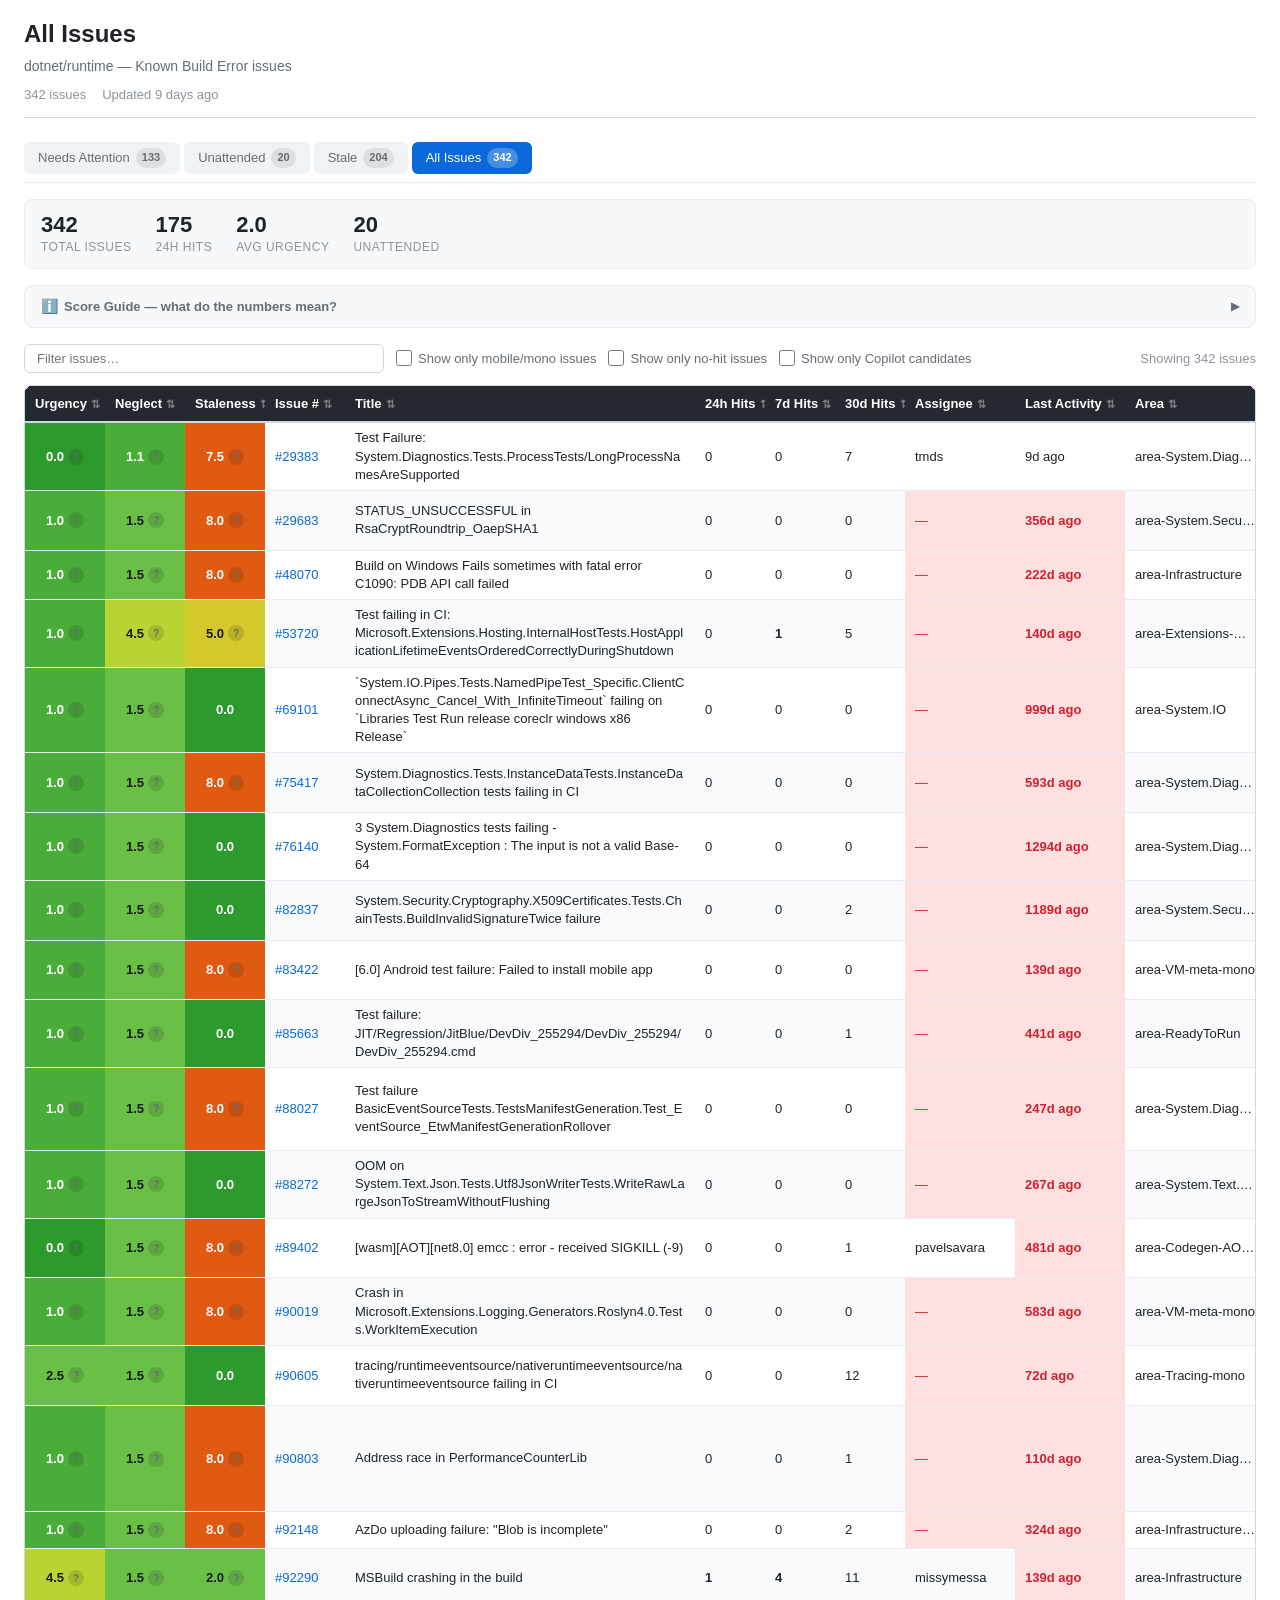
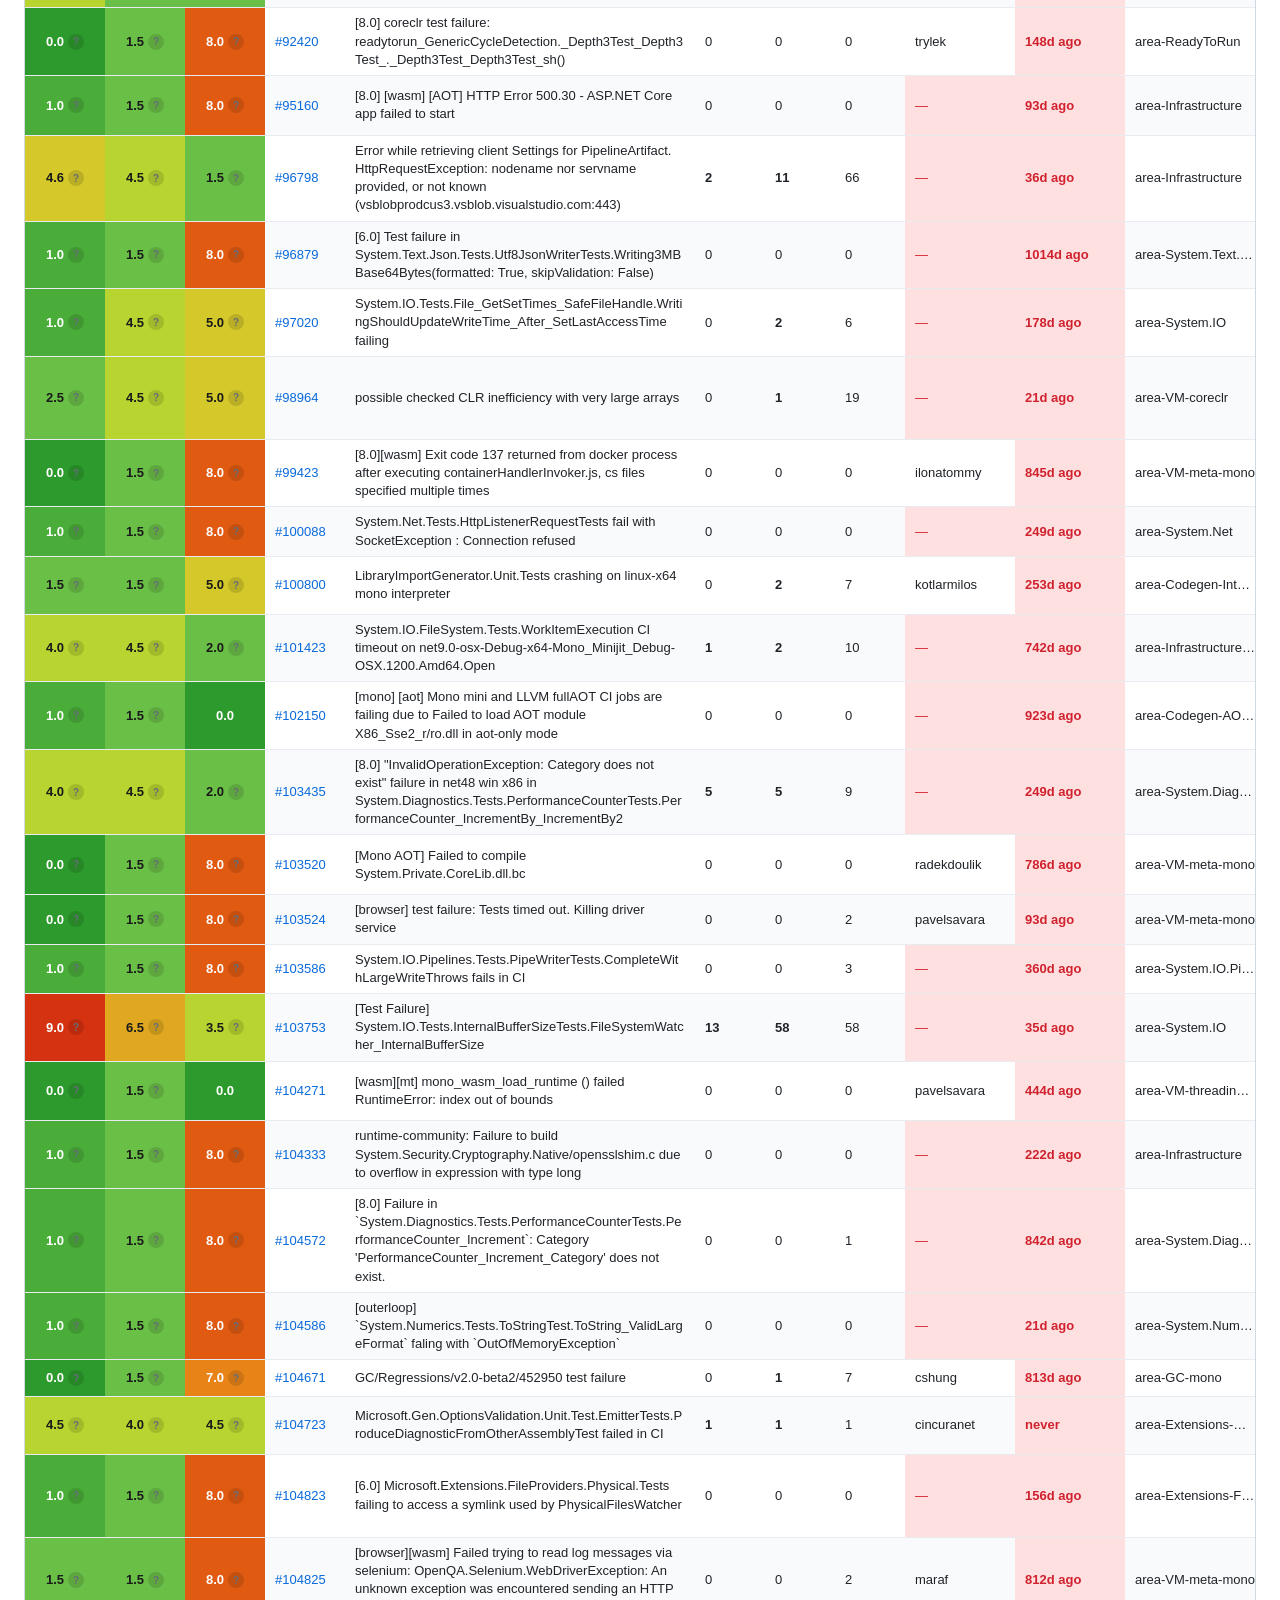
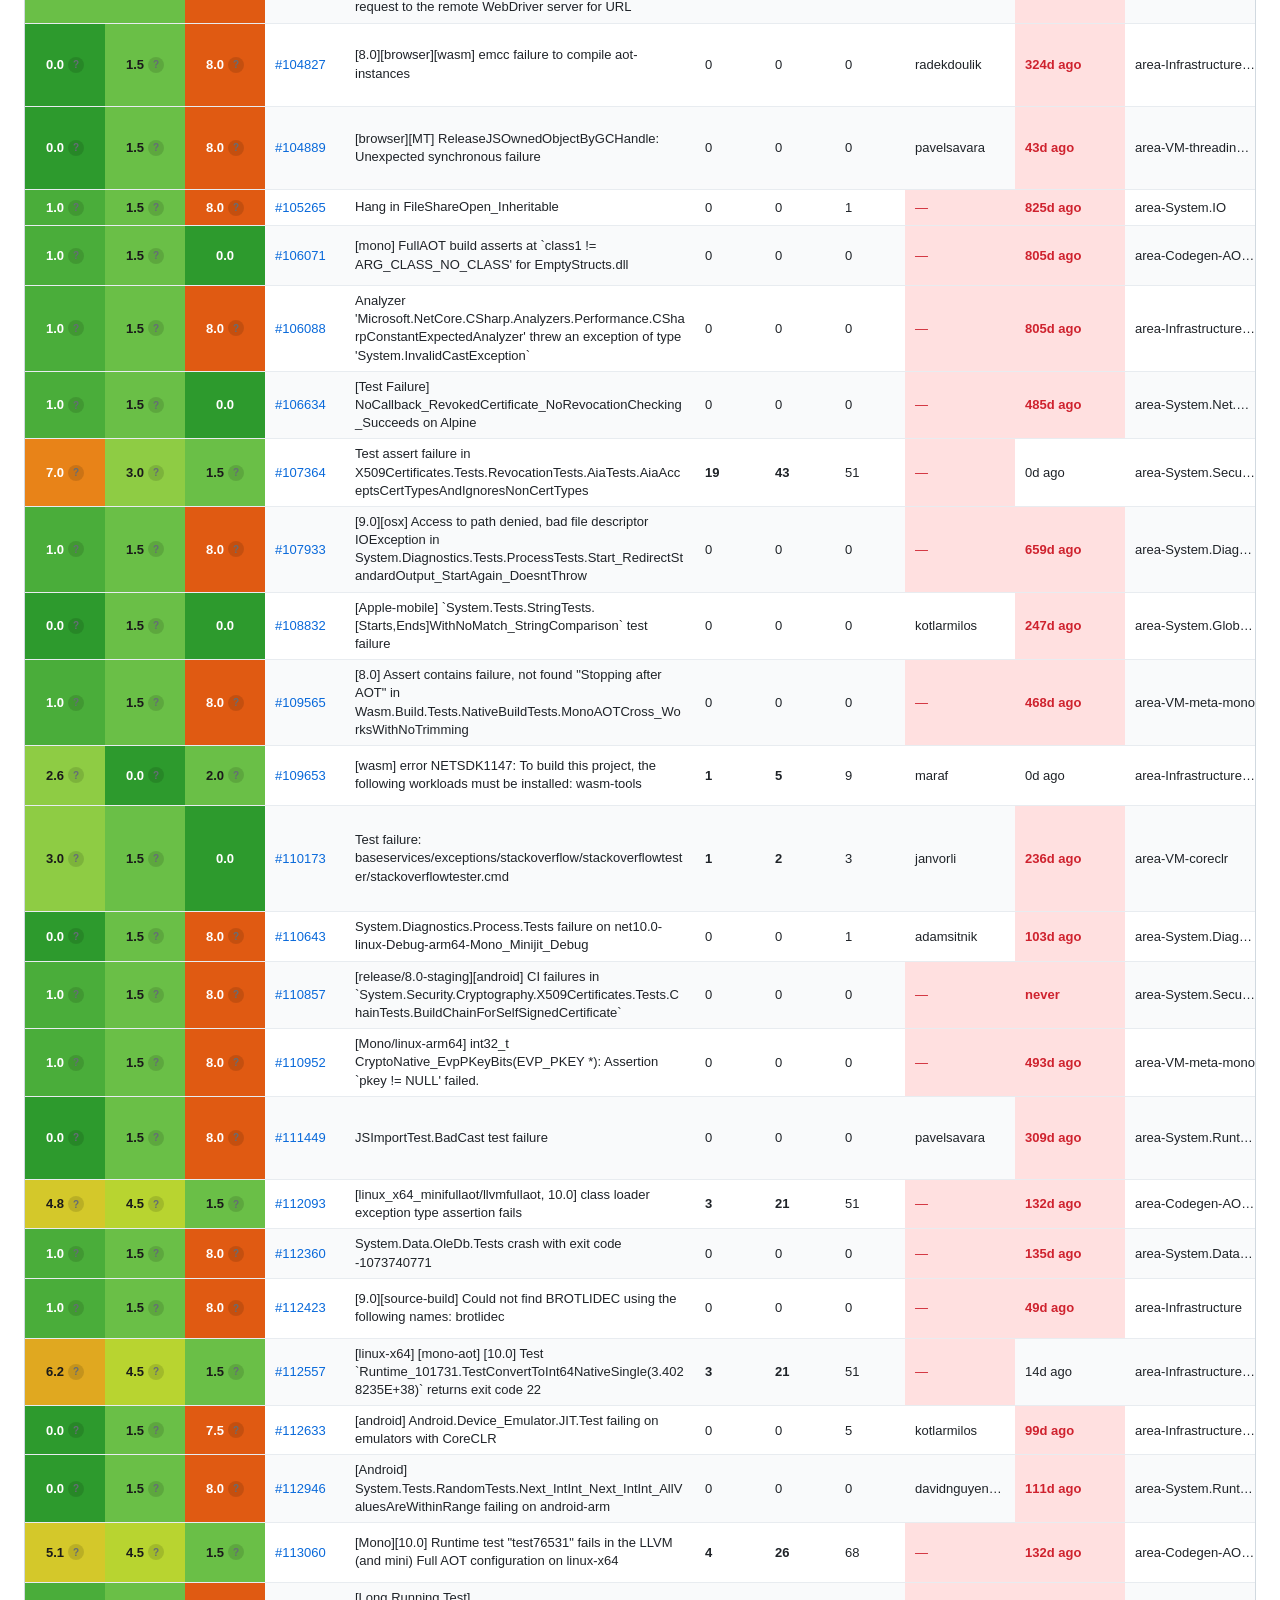
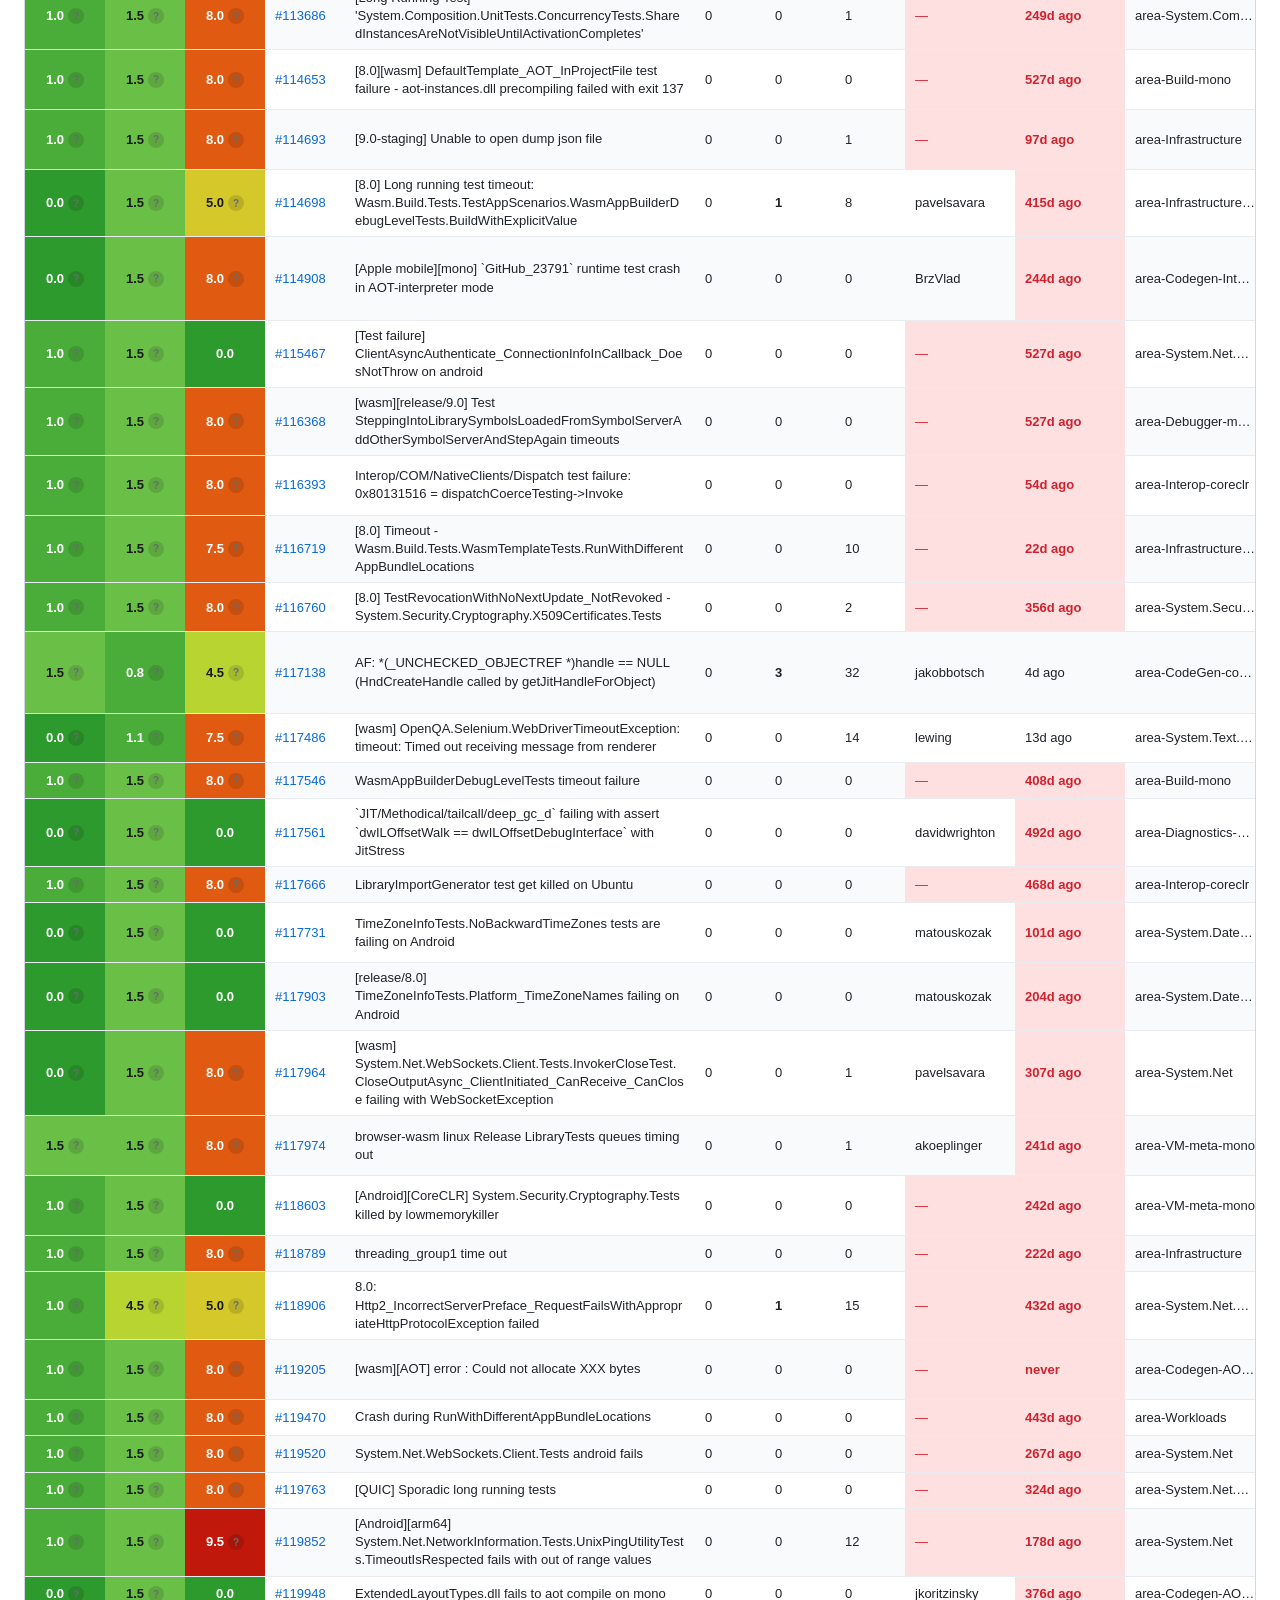
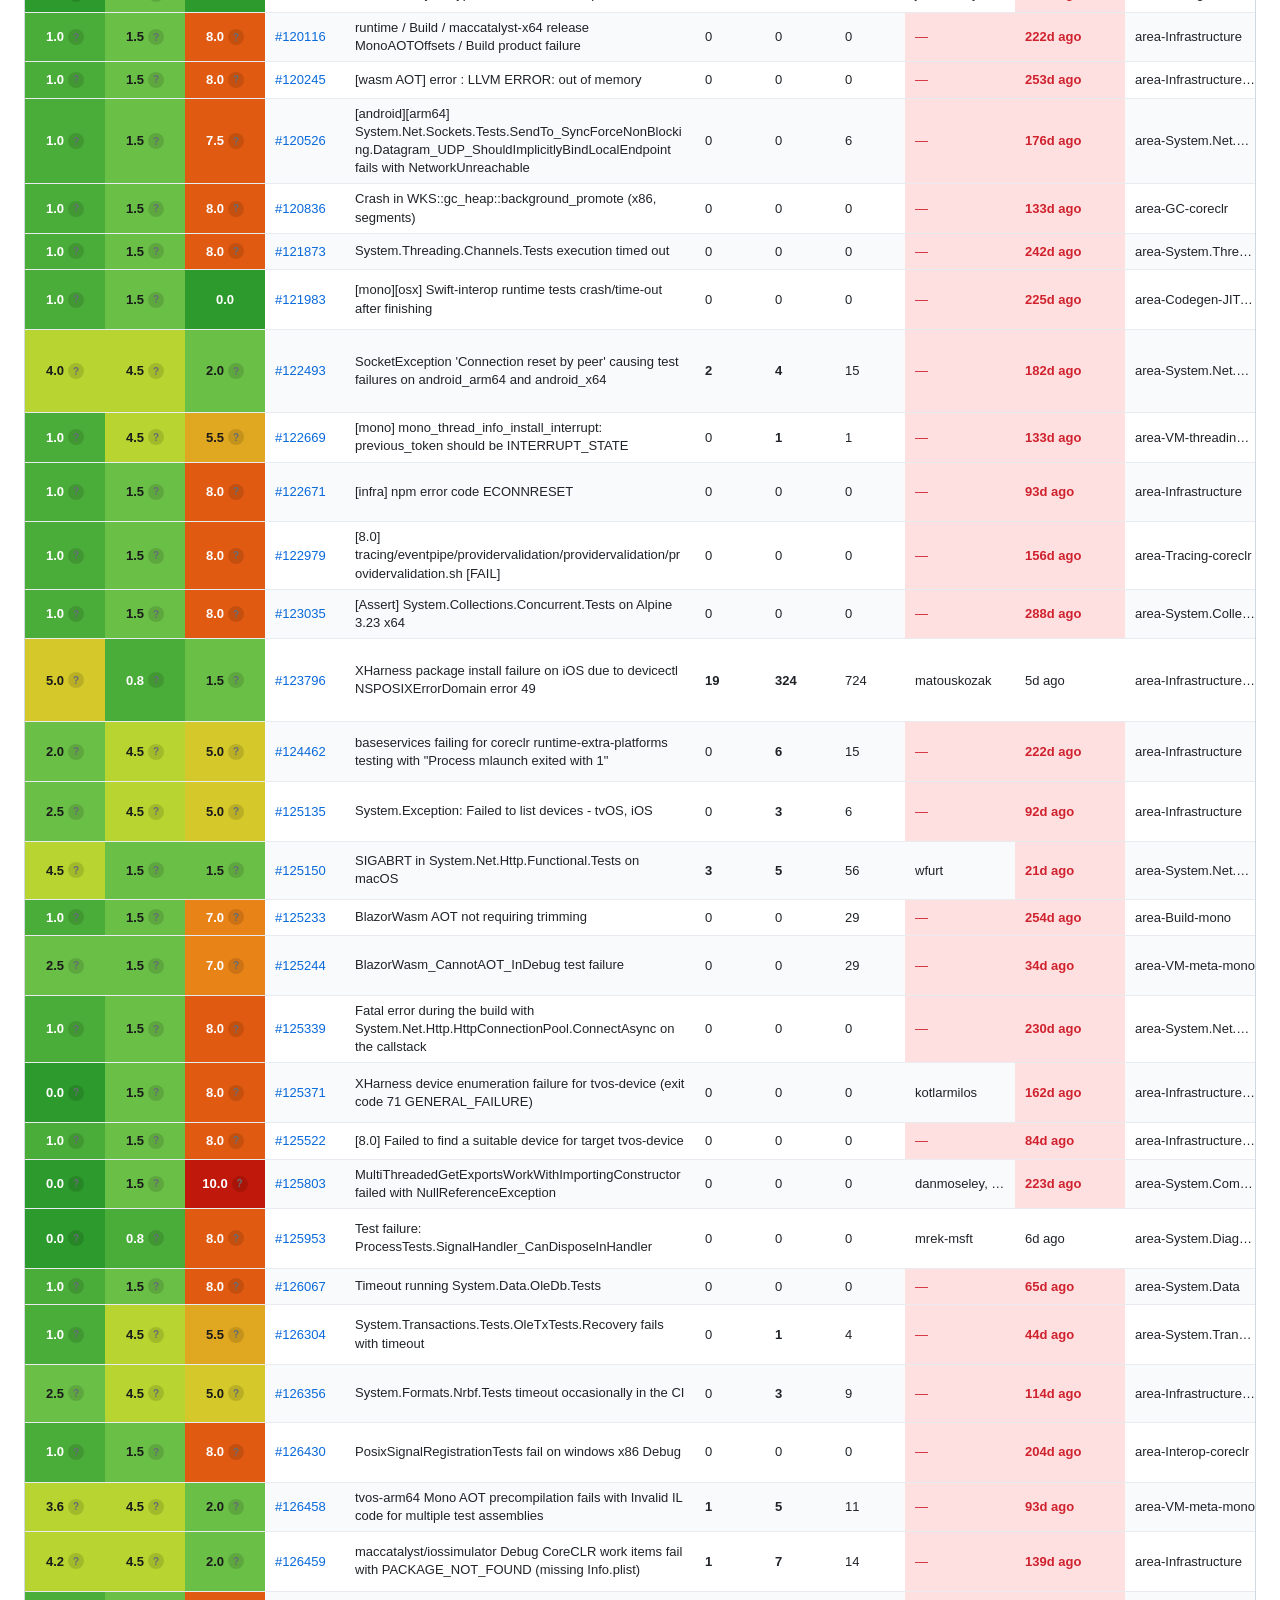
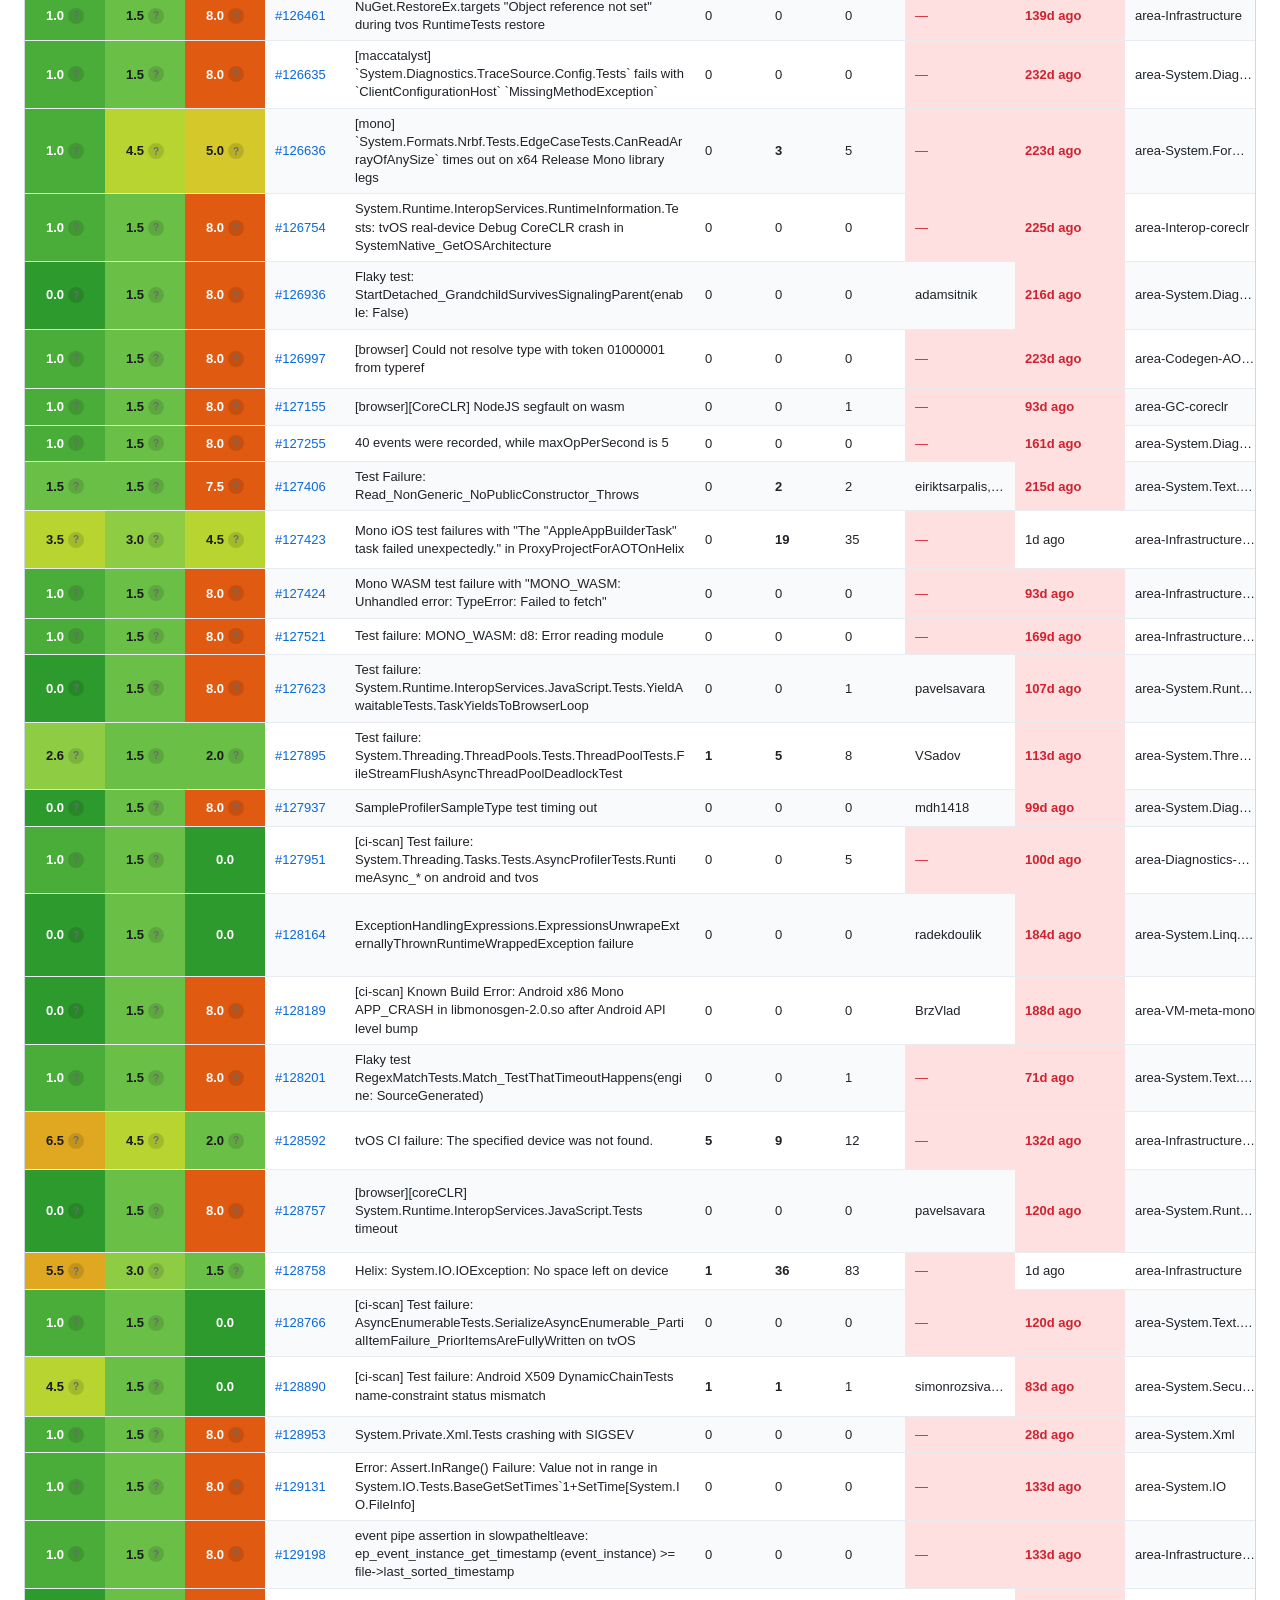
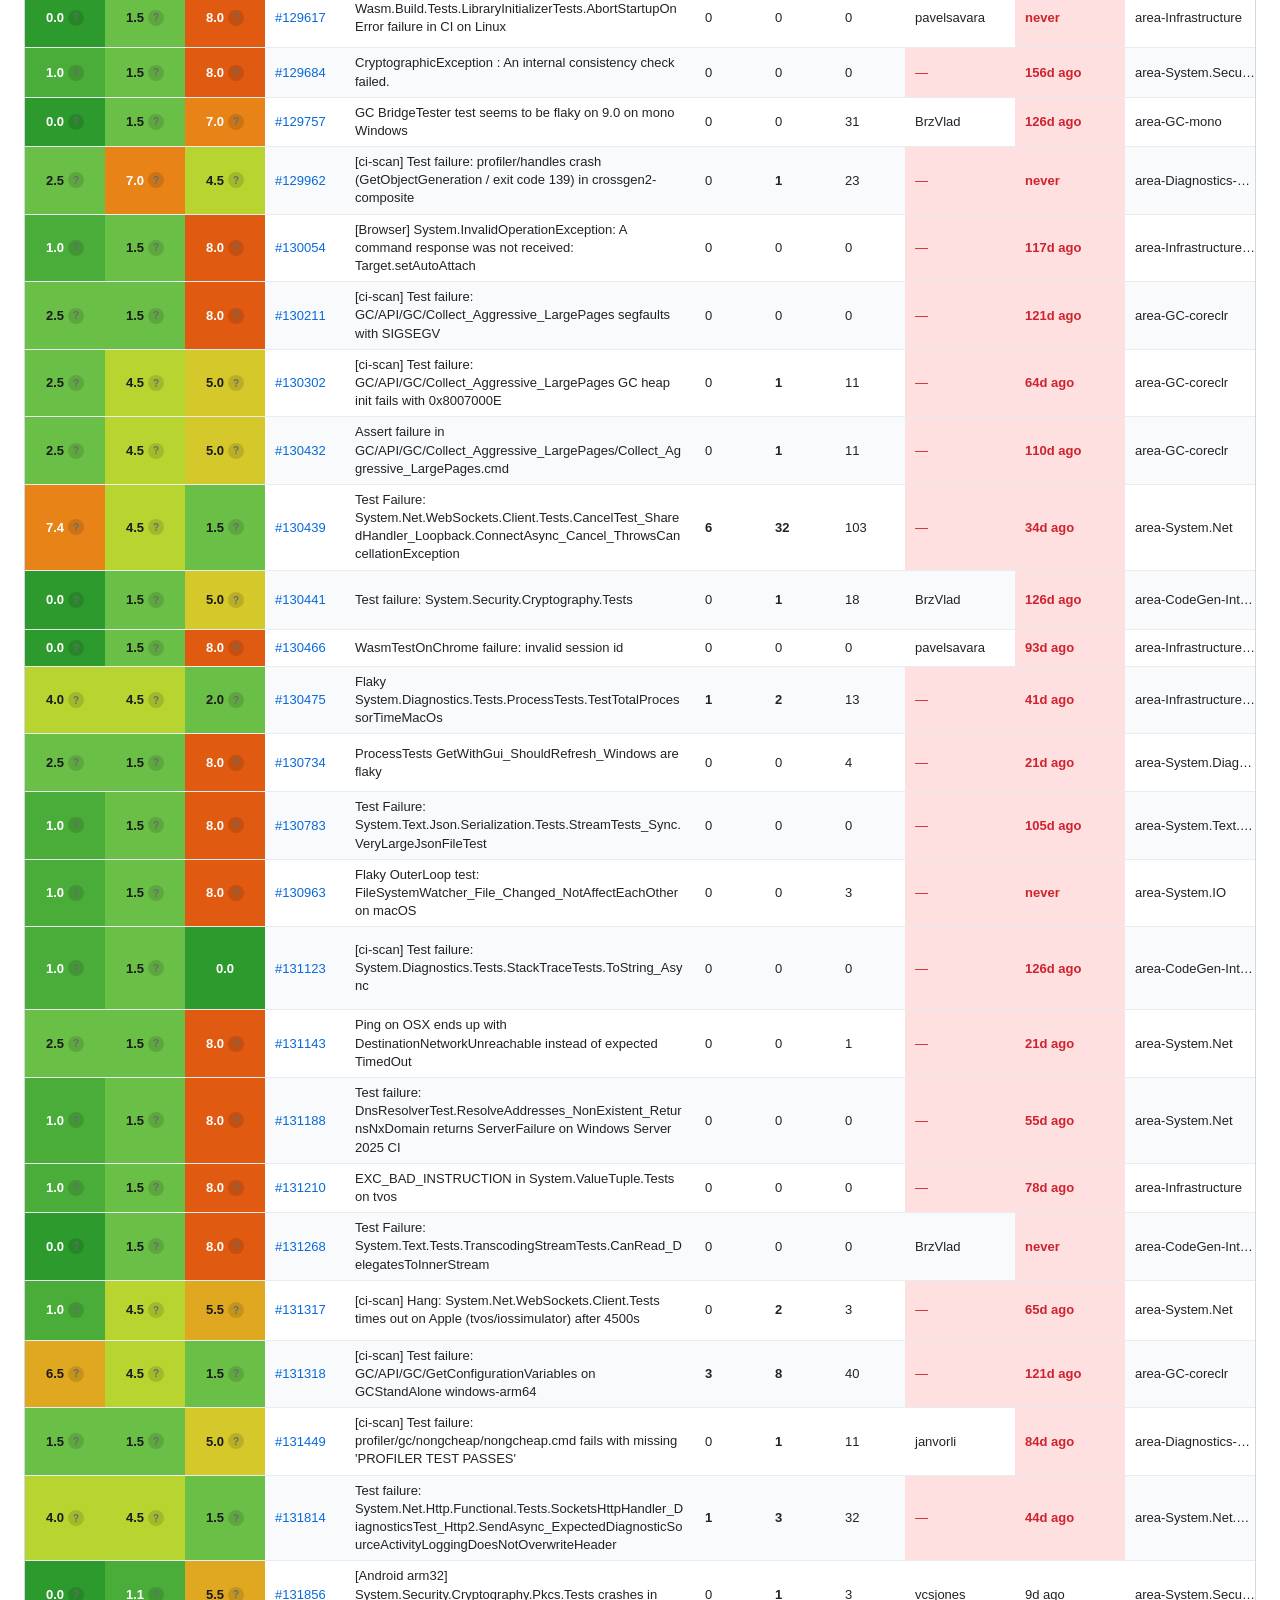
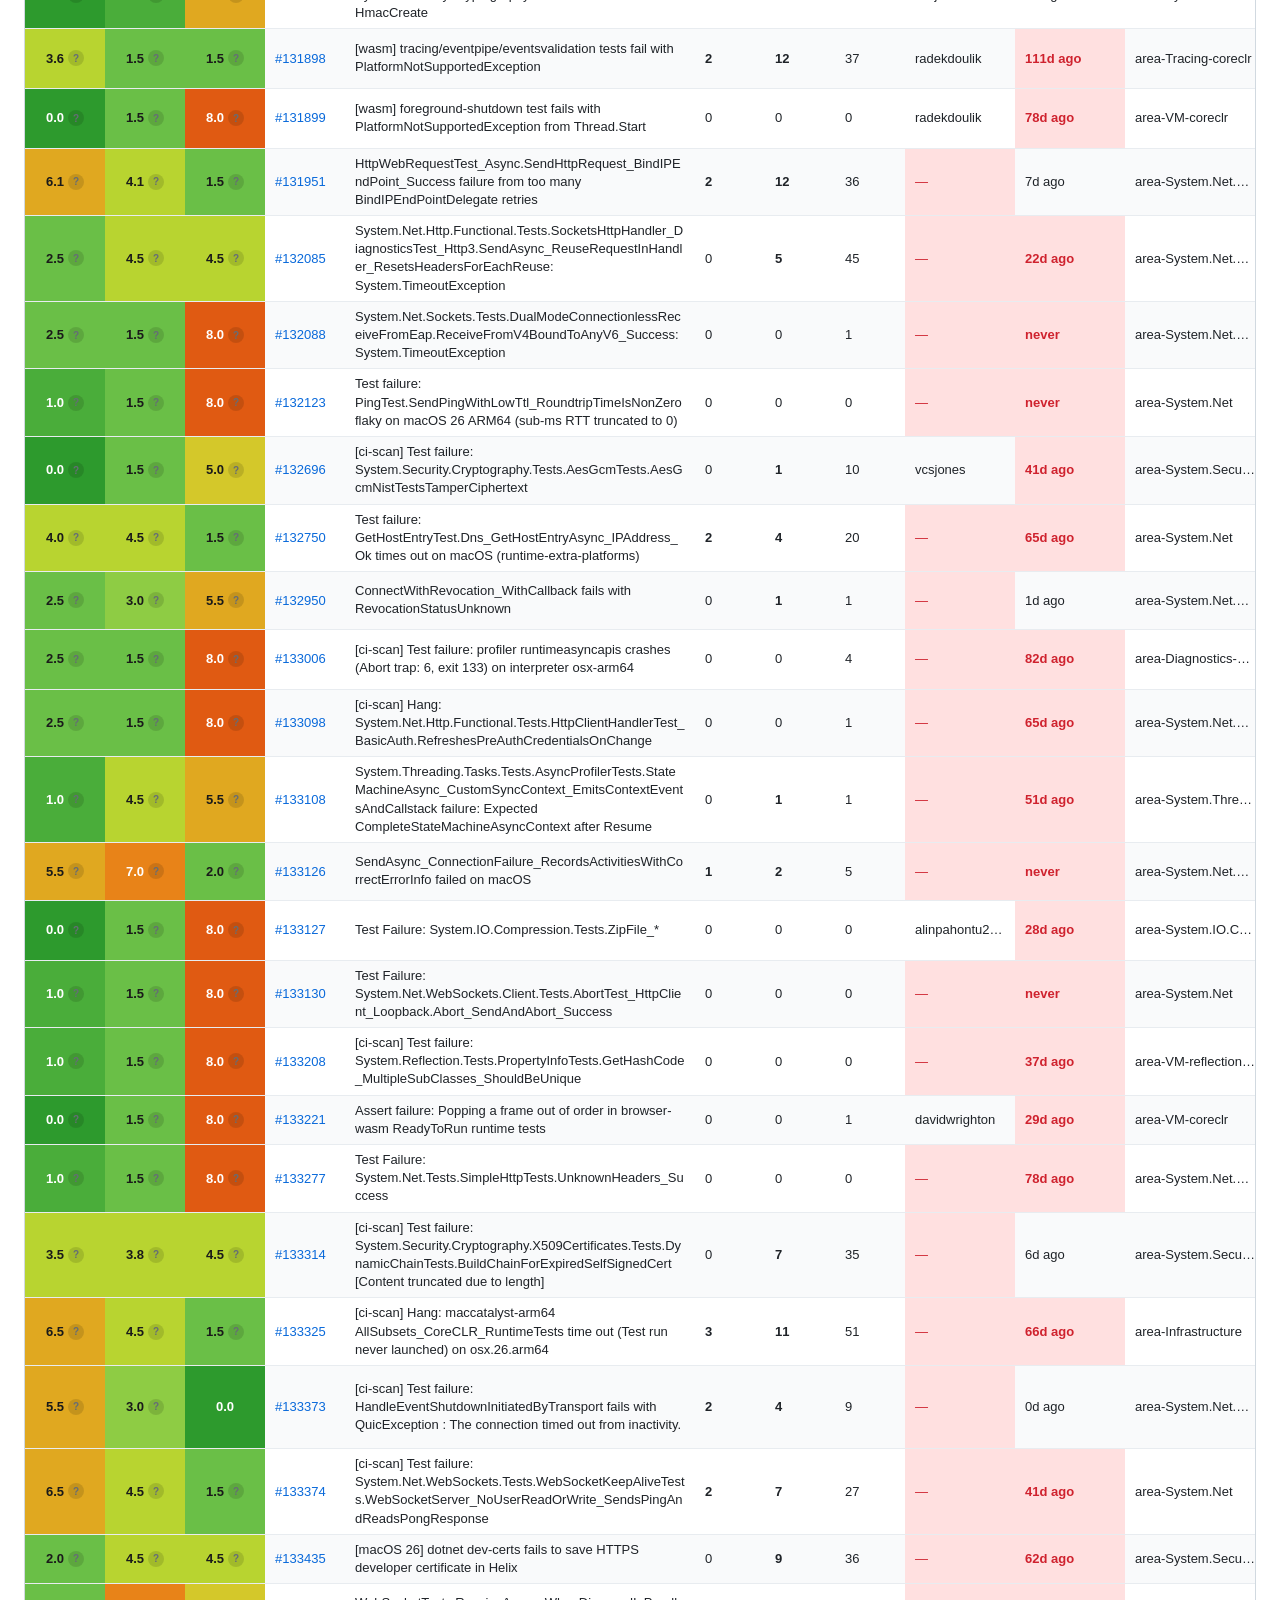
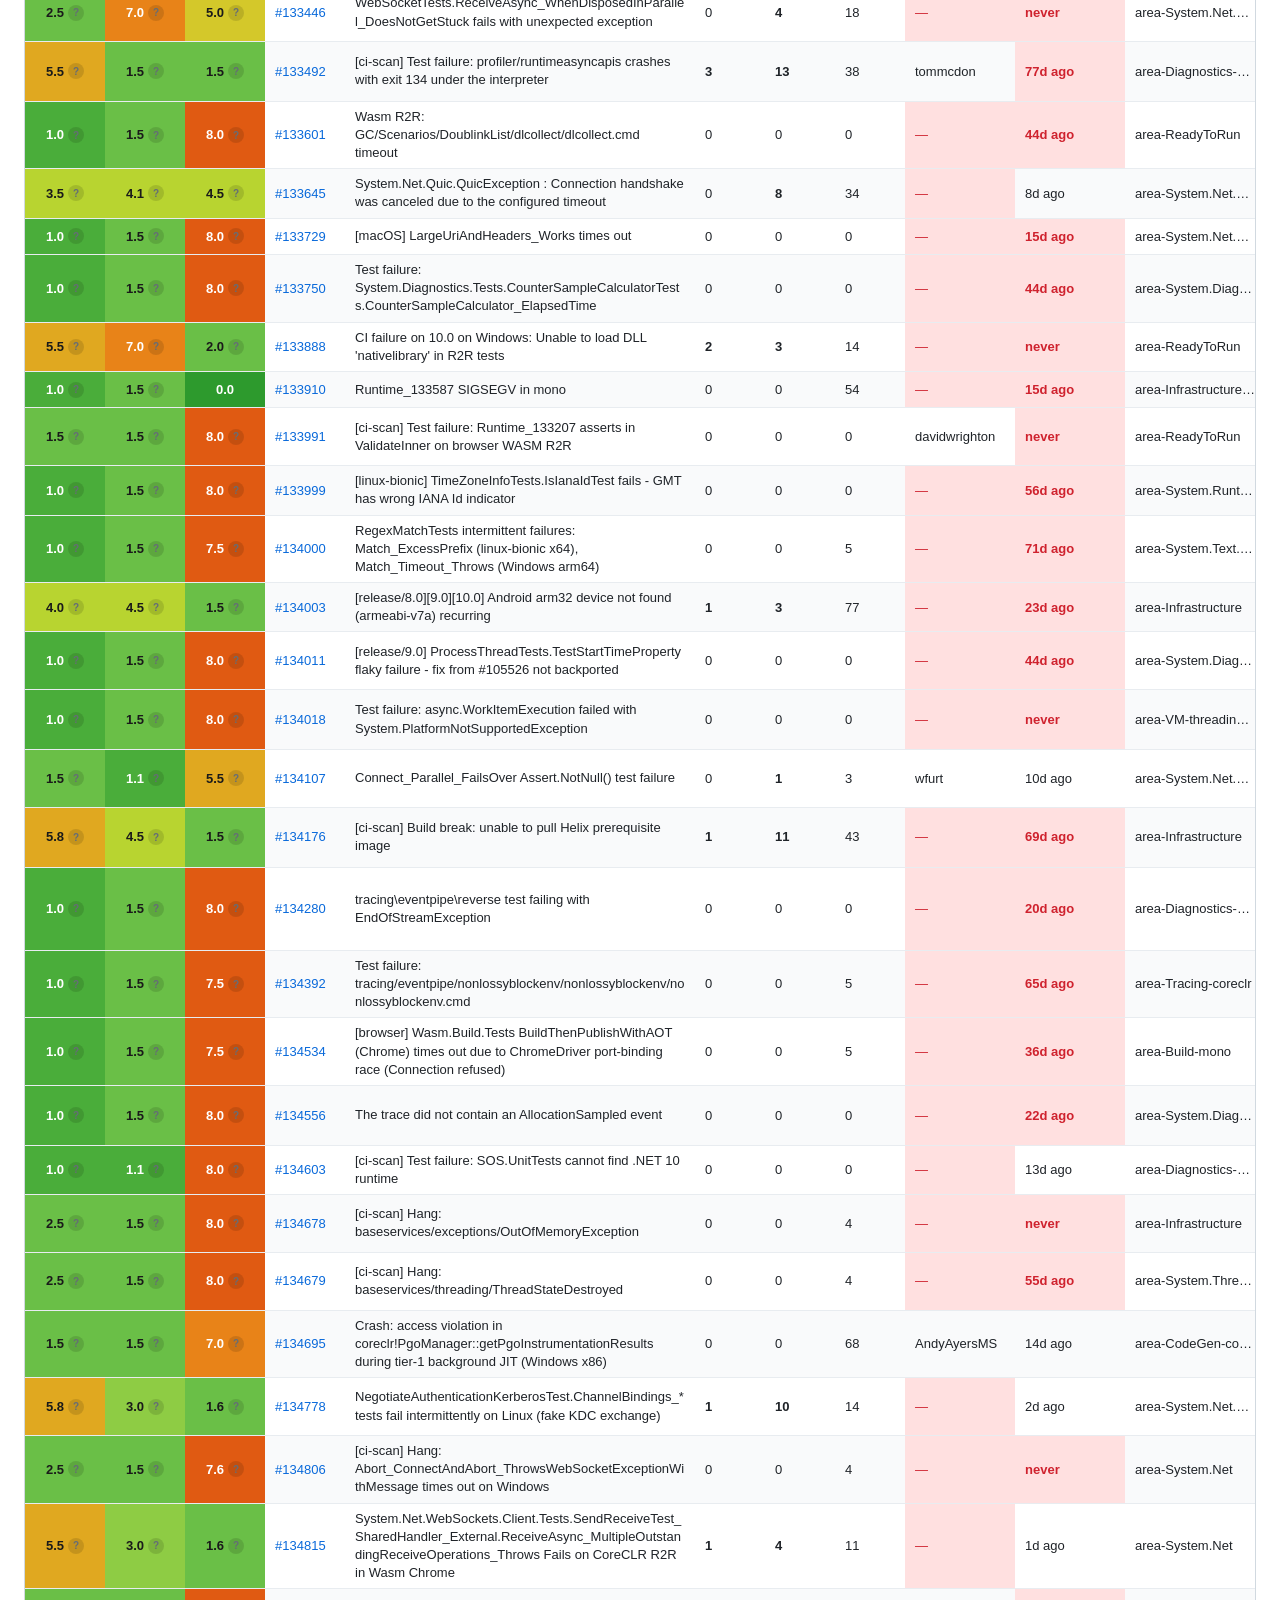
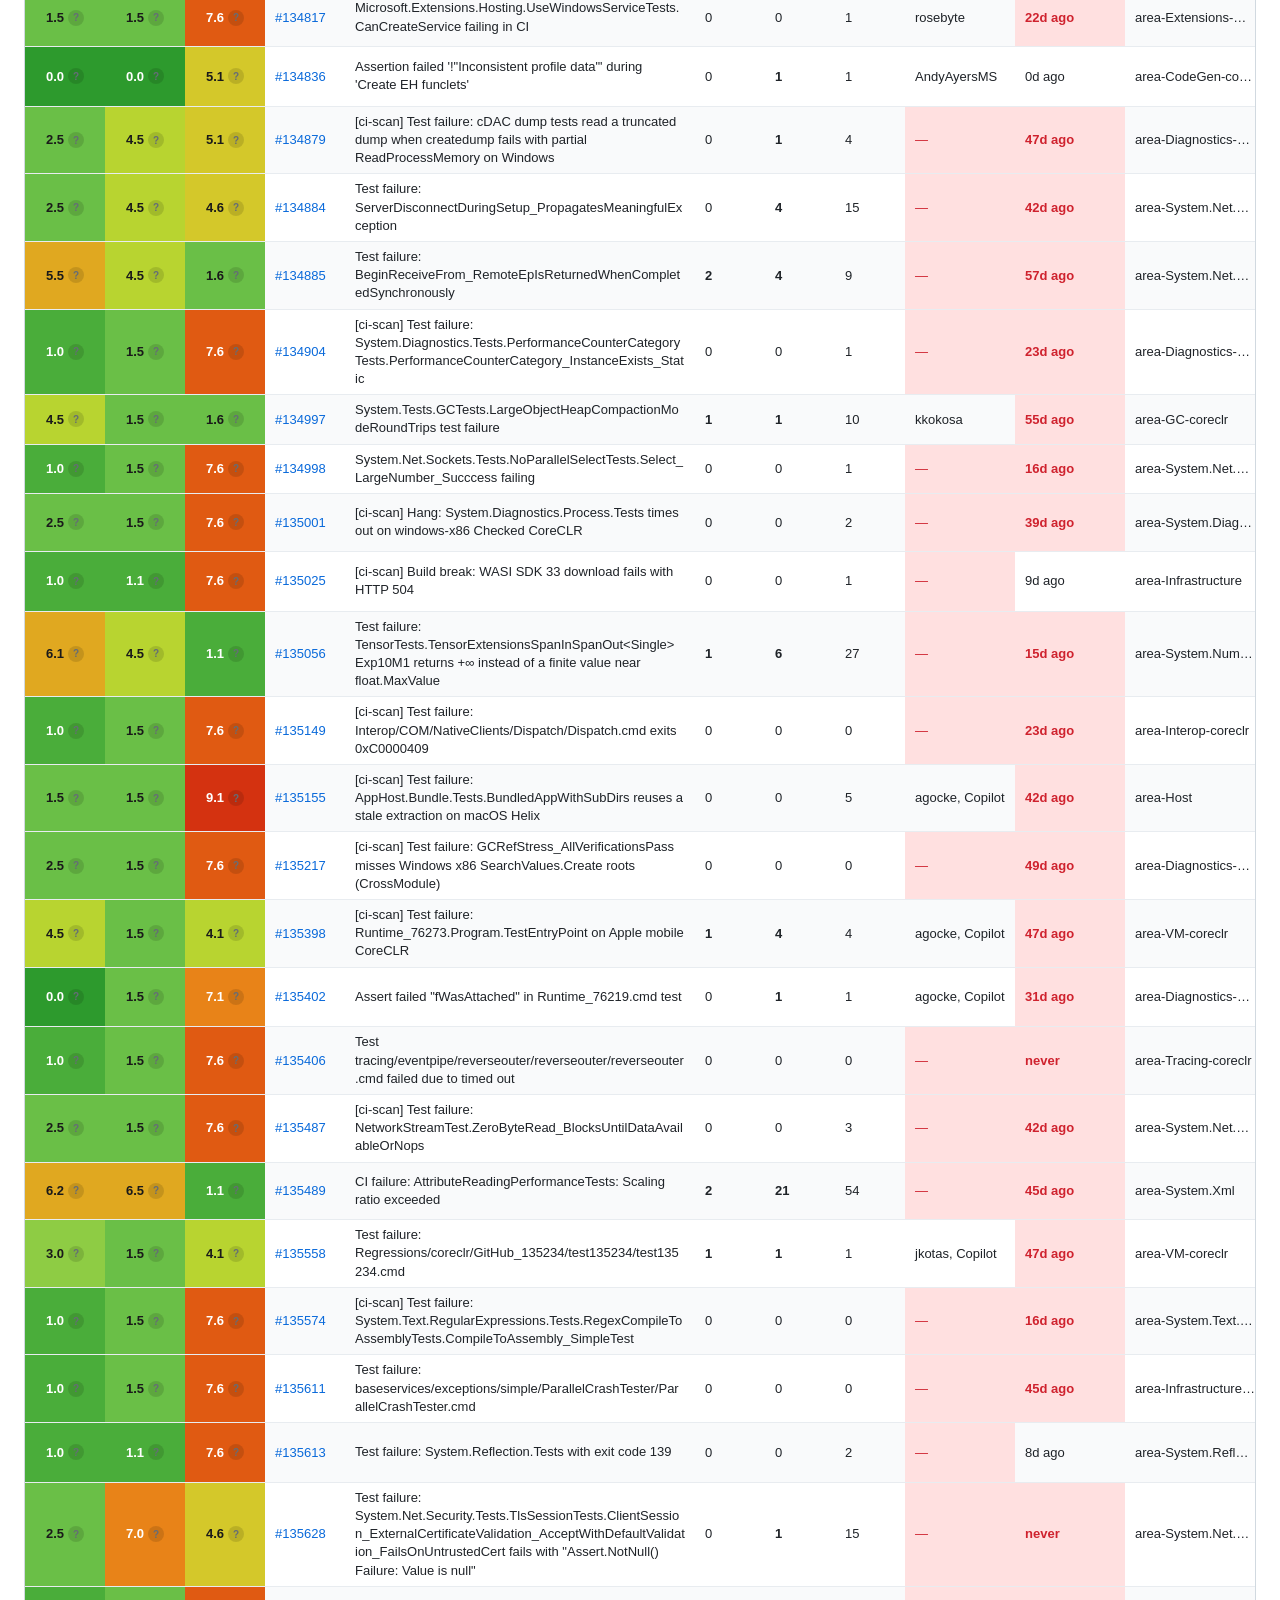
==== commit 9967ff5a: "Update KBE reports" ====
--- a/pages/runtime/all.html
+++ b/pages/runtime/all.html
@@ -12,19 +12,19 @@
       <h1>All Issues</h1>
       <p class="subtitle">dotnet/runtime — Known Build Error issues</p>
       <div class="meta">
-        <span>340 issues</span>
-        <span id="last-updated" data-timestamp="2026-11-26T03:19:02Z">Updated…</span>
+        <span>342 issues</span>
+        <span id="last-updated" data-timestamp="2026-11-26T13:24:19Z">Updated…</span>
       </div>
     </div>
 
-    <nav class="report-nav"><a href="needs-attention.html" class="">Needs Attention<span class="nav-count">131</span></a><a href="unattended.html" class="">Unattended<span class="nav-count">21</span></a><a href="stale.html" class="">Stale<span class="nav-count">196</span></a><a href="all.html" class="active">All Issues<span class="nav-count">340</span></a></nav>
+    <nav class="report-nav"><a href="needs-attention.html" class="">Needs Attention<span class="nav-count">133</span></a><a href="unattended.html" class="">Unattended<span class="nav-count">20</span></a><a href="stale.html" class="">Stale<span class="nav-count">204</span></a><a href="all.html" class="active">All Issues<span class="nav-count">342</span></a></nav>
 
-    <div class="stats-bar"><div class="stat-item"><span class="stat-value">340</span><span class="stat-label">Total Issues</span></div><div class="stat-item"><span class="stat-value">193</span><span class="stat-label">24h Hits</span></div><div class="stat-item"><span class="stat-value">2.1</span><span class="stat-label">Avg Urgency</span></div><div class="stat-item"><span class="stat-value">21</span><span class="stat-label">Unattended</span></div></div>
+    <div class="stats-bar"><div class="stat-item"><span class="stat-value">342</span><span class="stat-label">Total Issues</span></div><div class="stat-item"><span class="stat-value">175</span><span class="stat-label">24h Hits</span></div><div class="stat-item"><span class="stat-value">2.0</span><span class="stat-label">Avg Urgency</span></div><div class="stat-item"><span class="stat-value">20</span><span class="stat-label">Unattended</span></div></div>
 
     <details class="score-guide"><summary>Score Guide — what do the numbers mean?<span class="chevron">▶</span></summary><div class="score-guide-body"><div class="score-guide-card"><h3>Urgency (0–10)</h3><p class="guide-question">How urgently does this issue need attention?</p><ul><li>24-hour and 7-day hit counts</li><li>Hit trend (acceleration)</li><li>blocking-clean-ci label</li><li>Issue age vs hit volume</li><li>Whether unassigned</li></ul><p class="guide-hint">Higher = more urgent. Many recent hits, accelerating trends, or blocking labels push the score up.</p></div><div class="score-guide-card"><h3>Neglect (0–10)</h3><p class="guide-question">Is this issue being ignored despite being active?</p><ul><li>Hits with no assignee</li><li>Hits with no human comments</li><li>High hits + untriaged label</li><li>Days since last human comment</li><li>Missing area label</li></ul><p class="guide-hint">Higher = more neglected. Active issues with no one investigating score highest.</p></div><div class="score-guide-card"><h3>Staleness (0–10)</h3><p class="guide-question">Is this issue likely resolved or stale?</p><ul><li>Zero 24-hour hits</li><li>Zero 7-day hits</li><li>Days since last update</li><li>Issue age</li><li>Low monthly hit count</li></ul><p class="guide-hint">Higher = more stale. Issues with no recent hits and no recent updates score highest.</p></div></div></details>
 
-    <div class="filter-bar"><input type="text" id="filter-input" placeholder="Filter issues…" aria-label="Filter issues"><label class="mobile-filter-toggle"><input type="checkbox" id="mobile-filter-checkbox"><span class="toggle-label">Show only mobile/mono issues</span></label><label class="mobile-filter-toggle"><input type="checkbox" id="no-hits-filter-checkbox"><span class="toggle-label">Show only no-hit issues</span></label><label class="mobile-filter-toggle" title="Issues with a known area label, excluding mobile/mono, special environments (iOS, Android, WASI, wasm), and infrastructure/VM-internals/AOT/GC areas. Sorted by staleness ascending (freshest first)."><input type="checkbox" id="copilot-candidate-filter-checkbox"><span class="toggle-label">Show only Copilot candidates</span></label><span class="active-label-filter" id="active-label-filter" style="display:none"></span><span class="row-count" id="row-count"></span></div><div class="table-container"><table class="data-table"><thead><tr><th data-sortable data-sort-type="number" style="width:80px">Urgency<span class="sort-indicator">⇅</span><span class="col-resize"></span></th><th data-sortable data-sort-type="number" style="width:80px">Neglect<span class="sort-indicator">⇅</span><span class="col-resize"></span></th><th data-sortable data-sort-type="number" style="width:80px">Staleness<span class="sort-indicator">⇅</span><span class="col-resize"></span></th><th data-sortable data-sort-type="number" style="width:80px">Issue #<span class="sort-indicator">⇅</span><span class="col-resize"></span></th><th data-sortable data-sort-type="text" style="width:350px">Title<span class="sort-indicator">⇅</span><span class="col-resize"></span></th><th data-sortable data-sort-type="number" style="width:70px">24h Hits<span class="sort-indicator">⇅</span><span class="col-resize"></span></th><th data-sortable data-sort-type="number" style="width:70px">7d Hits<span class="sort-indicator">⇅</span><span class="col-resize"></span></th><th data-sortable data-sort-type="number" style="width:70px">30d Hits<span class="sort-indicator">⇅</span><span class="col-resize"></span></th><th data-sortable data-sort-type="text" style="width:110px">Assignee<span class="sort-indicator">⇅</span><span class="col-resize"></span></th><th data-sortable data-sort-type="number" style="width:110px">Last Activity<span class="sort-indicator">⇅</span><span class="col-resize"></span></th><th data-sortable data-sort-type="text" style="width:140px">Area<span class="sort-indicator">⇅</span><span class="col-resize"></span></th><th data-sortable data-sort-type="number" style="width:60px">Age<span class="sort-indicator">⇅</span><span class="col-resize"></span></th><th data-sortable data-sort-type="text" style="width:280px">Labels<span class="sort-indicator">⇅</span><span class="col-resize"></span></th></tr></thead><tbody><tr data-copilot-candidate="true"><td class="score-td severity-0" data-sort-value="0.00"><span class="score-cell">0.0<span class="tooltip-trigger">?<span class="tooltip-content">Urgency: 0.0 / 10.0</span></span></span></td><td class="score-td severity-1" data-sort-value="1.12"><span class="score-cell">1.1<span class="tooltip-trigger">?<span class="tooltip-content">Neglect: 1.1 / 10.0</span></span></span></td><td class="score-td severity-8" data-sort-value="7.50"><span class="score-cell">7.5<span class="tooltip-trigger">?<span class="tooltip-content">Staleness: 7.5 / 10.0</span></span></span></td><td data-sort-value="29383"><a href="https://github.com/dotnet/runtime/issues/29383" target="_blank" rel="noopener">#29383</a></td><td class="title-cell">Test Failure: System.Diagnostics.Tests.ProcessTests/LongProcessNamesAreSupported</td><td class="" data-sort-value="0">0</td><td class="" data-sort-value="0">0</td><td class="" data-sort-value="7">7</td><td>tmds</td><td class="" data-sort-value="9">9d ago</td><td>area-System.Diagnostics.Process</td><td data-sort-value="2771">2771d</td><td class="labels-cell"><span class="label-badge clickable" data-label="area-System.Diagnostics.Process">area-System.Diagnostics.Process</span><span class="label-badge clickable" data-label="test-run-core">test-run-core</span><span class="label-badge clickable" data-label="blocking-clean-ci-optional">blocking-clean-ci-optional</span></td></tr><tr data-no-hits="true"><td class="score-td severity-1" data-sort-value="1.00"><span class="score-cell">1.0<span class="tooltip-trigger">?<span class="tooltip-content">Urgency: 1.0 / 10.0</span></span></span></td><td class="score-td severity-2" data-sort-value="1.50"><span class="score-cell">1.5<span class="tooltip-trigger">?<span class="tooltip-content">Neglect: 1.5 / 10.0</span></span></span></td><td class="score-td severity-8" data-sort-value="8.00"><span class="score-cell">8.0<span class="tooltip-trigger">?<span class="tooltip-content">Staleness: 8.0 / 10.0</span></span></span></td><td data-sort-value="29683"><a href="https://github.com/dotnet/runtime/issues/29683" target="_blank" rel="noopener">#29683</a></td><td class="title-cell">STATUS_UNSUCCESSFUL in  RsaCryptRoundtrip_OaepSHA1</td><td class="" data-sort-value="0">0</td><td class="" data-sort-value="0">0</td><td class="" data-sort-value="0">0</td><td class="no-assignee">—</td><td class="stale-activity" data-sort-value="356">356d ago</td><td>area-System.Security</td><td data-sort-value="2738">2738d</td><td class="labels-cell"><span class="label-badge clickable" data-label="area-System.Security">area-System.Security</span><span class="label-badge clickable" data-label="tracking-external-issue">tracking-external-issue</span></td></tr><tr data-no-hits="true"><td class="score-td severity-1" data-sort-value="1.00"><span class="score-cell">1.0<span class="tooltip-trigger">?<span class="tooltip-content">Urgency: 1.0 / 10.0</span></span></span></td><td class="score-td severity-2" data-sort-value="1.50"><span class="score-cell">1.5<span class="tooltip-trigger">?<span class="tooltip-content">Neglect: 1.5 / 10.0</span></span></span></td><td class="score-td severity-8" data-sort-value="8.00"><span class="score-cell">8.0<span class="tooltip-trigger">?<span class="tooltip-content">Staleness: 8.0 / 10.0</span></span></span></td><td data-sort-value="48070"><a href="https://github.com/dotnet/runtime/issues/48070" target="_blank" rel="noopener">#48070</a></td><td class="title-cell">Build on Windows Fails sometimes with fatal error C1090: PDB API call failed</td><td class="" data-sort-value="0">0</td><td class="" data-sort-value="0">0</td><td class="" data-sort-value="0">0</td><td class="no-assignee">—</td><td class="stale-activity" data-sort-value="222">222d ago</td><td>area-Infrastructure</td><td data-sort-value="2115">2115d</td><td class="labels-cell"><span class="label-badge clickable" data-label="area-Infrastructure">area-Infrastructure</span></td></tr><tr data-copilot-candidate="true"><td class="score-td severity-1" data-sort-value="1.00"><span class="score-cell">1.0<span class="tooltip-trigger">?<span class="tooltip-content">Urgency: 1.0 / 10.0</span></span></span></td><td class="score-td severity-4" data-sort-value="4.50"><span class="score-cell">4.5<span class="tooltip-trigger">?<span class="tooltip-content">Neglect: 4.5 / 10.0</span></span></span></td><td class="score-td severity-5" data-sort-value="5.00"><span class="score-cell">5.0<span class="tooltip-trigger">?<span class="tooltip-content">Staleness: 5.0 / 10.0</span></span></span></td><td data-sort-value="53720"><a href="https://github.com/dotnet/runtime/issues/53720" target="_blank" rel="noopener">#53720</a></td><td class="title-cell">Test failing in CI: Microsoft.Extensions.Hosting.InternalHostTests.HostApplicationLifetimeEventsOrderedCorrectlyDuringShutdown</td><td class="" data-sort-value="0">0</td><td class="hits-active" data-sort-value="1">1</td><td class="" data-sort-value="5">5</td><td class="no-assignee">—</td><td class="stale-activity" data-sort-value="140">140d ago</td><td>area-Extensions-Hosting</td><td data-sort-value="2000">2000d</td><td class="labels-cell"><span class="label-badge clickable" data-label="area-Extensions-Hosting">area-Extensions-Hosting</span></td></tr><tr data-no-hits="true" data-copilot-candidate="true"><td class="score-td severity-1" data-sort-value="1.00"><span class="score-cell">1.0<span class="tooltip-trigger">?<span class="tooltip-content">Urgency: 1.0 / 10.0</span></span></span></td><td class="score-td severity-2" data-sort-value="1.50"><span class="score-cell">1.5<span class="tooltip-trigger">?<span class="tooltip-content">Neglect: 1.5 / 10.0</span></span></span></td><td class="score-td severity-0" data-sort-value="0.00"><span class="score-cell">0.0</span></td><td data-sort-value="69101"><a href="https://github.com/dotnet/runtime/issues/69101" target="_blank" rel="noopener">#69101</a></td><td class="title-cell">`System.IO.Pipes.Tests.NamedPipeTest_Specific.ClientConnectAsync_Cancel_With_InfiniteTimeout` failing on `Libraries Test Run release coreclr windows x86 Release`</td><td class="" data-sort-value="0">0</td><td class="" data-sort-value="0">0</td><td class="" data-sort-value="0">0</td><td class="no-assignee">—</td><td class="stale-activity" data-sort-value="999">999d ago</td><td>area-System.IO</td><td data-sort-value="1660">1660d</td><td class="labels-cell"><span class="label-badge clickable" data-label="test-failure">test-failure</span><span class="label-badge clickable" data-label="area-System.IO">area-System.IO</span><span class="label-badge clickable" data-label="disabled-test">disabled-test</span><span class="label-badge clickable" data-label="os-windows">os-windows</span></td></tr><tr data-no-hits="true" data-copilot-candidate="true"><td class="score-td severity-1" data-sort-value="1.00"><span class="score-cell">1.0<span class="tooltip-trigger">?<span class="tooltip-content">Urgency: 1.0 / 10.0</span></span></span></td><td class="score-td severity-2" data-sort-value="1.50"><span class="score-cell">1.5<span class="tooltip-trigger">?<span class="tooltip-content">Neglect: 1.5 / 10.0</span></span></span></td><td class="score-td severity-8" data-sort-value="8.00"><span class="score-cell">8.0<span class="tooltip-trigger">?<span class="tooltip-content">Staleness: 8.0 / 10.0</span></span></span></td><td data-sort-value="75417"><a href="https://github.com/dotnet/runtime/issues/75417" target="_blank" rel="noopener">#75417</a></td><td class="title-cell">System.Diagnostics.Tests.InstanceDataTests.InstanceDataCollectionCollection tests failing in CI </td><td class="" data-sort-value="0">0</td><td class="" data-sort-value="0">0</td><td class="" data-sort-value="0">0</td><td class="no-assignee">—</td><td class="stale-activity" data-sort-value="593">593d ago</td><td>area-System.Diagnostics.PerformanceCounter</td><td data-sort-value="1536">1536d</td><td class="labels-cell"><span class="label-badge clickable" data-label="needs-further-triage">needs-further-triage</span><span class="label-badge clickable" data-label="area-System.Diagnostics.PerformanceCounter">area-System.Diagnostics.PerformanceCounter</span></td></tr><tr data-mobile="true" data-no-hits="true"><td class="score-td severity-1" data-sort-value="1.00"><span class="score-cell">1.0<span class="tooltip-trigger">?<span class="tooltip-content">Urgency: 1.0 / 10.0</span></span></span></td><td class="score-td severity-2" data-sort-value="1.50"><span class="score-cell">1.5<span class="tooltip-trigger">?<span class="tooltip-content">Neglect: 1.5 / 10.0</span></span></span></td><td class="score-td severity-0" data-sort-value="0.00"><span class="score-cell">0.0</span></td><td data-sort-value="76140"><a href="https://github.com/dotnet/runtime/issues/76140" target="_blank" rel="noopener">#76140</a></td><td class="title-cell">3 System.Diagnostics tests failing - System.FormatException : The input is not a valid Base-64</td><td class="" data-sort-value="0">0</td><td class="" data-sort-value="0">0</td><td class="" data-sort-value="0">0</td><td class="no-assignee">—</td><td class="stale-activity" data-sort-value="1293">1293d ago</td><td>area-System.Diagnostics.Process</td><td data-sort-value="1523">1523d</td><td class="labels-cell"><span class="label-badge clickable" data-label="area-System.Diagnostics.Process">area-System.Diagnostics.Process</span><span class="label-badge clickable" data-label="disabled-test">disabled-test</span><span class="label-badge clickable" data-label="os-android">os-android</span></td></tr><tr data-mobile="true"><td class="score-td severity-1" data-sort-value="1.00"><span class="score-cell">1.0<span class="tooltip-trigger">?<span class="tooltip-content">Urgency: 1.0 / 10.0</span></span></span></td><td class="score-td severity-4" data-sort-value="4.50"><span class="score-cell">4.5<span class="tooltip-trigger">?<span class="tooltip-content">Neglect: 4.5 / 10.0</span></span></span></td><td class="score-td severity-0" data-sort-value="0.00"><span class="score-cell">0.0</span></td><td data-sort-value="82837"><a href="https://github.com/dotnet/runtime/issues/82837" target="_blank" rel="noopener">#82837</a></td><td class="title-cell">System.Security.Cryptography.X509Certificates.Tests.ChainTests.BuildInvalidSignatureTwice failure</td><td class="" data-sort-value="0">0</td><td class="hits-active" data-sort-value="2">2</td><td class="" data-sort-value="2">2</td><td class="no-assignee">—</td><td class="stale-activity" data-sort-value="1189">1189d ago</td><td>area-System.Security</td><td data-sort-value="1365">1365d</td><td class="labels-cell"><span class="label-badge clickable" data-label="area-System.Security">area-System.Security</span><span class="label-badge clickable" data-label="disabled-test">disabled-test</span><span class="label-badge clickable" data-label="runtime-mono">runtime-mono</span></td></tr><tr data-mobile="true" data-no-hits="true"><td class="score-td severity-1" data-sort-value="1.00"><span class="score-cell">1.0<span class="tooltip-trigger">?<span class="tooltip-content">Urgency: 1.0 / 10.0</span></span></span></td><td class="score-td severity-2" data-sort-value="1.50"><span class="score-cell">1.5<span class="tooltip-trigger">?<span class="tooltip-content">Neglect: 1.5 / 10.0</span></span></span></td><td class="score-td severity-8" data-sort-value="8.00"><span class="score-cell">8.0<span class="tooltip-trigger">?<span class="tooltip-content">Staleness: 8.0 / 10.0</span></span></span></td><td data-sort-value="83422"><a href="https://github.com/dotnet/runtime/issues/83422" target="_blank" rel="noopener">#83422</a></td><td class="title-cell">[6.0] Android test failure: Failed to install mobile app</td><td class="" data-sort-value="0">0</td><td class="" data-sort-value="0">0</td><td class="" data-sort-value="0">0</td><td class="no-assignee">—</td><td class="stale-activity" data-sort-value="138">138d ago</td><td>area-VM-meta-mono</td><td data-sort-value="1352">1352d</td><td class="labels-cell"><span class="label-badge clickable" data-label="arch-x64">arch-x64</span><span class="label-badge clickable" data-label="os-android">os-android</span><span class="label-badge clickable" data-label="area-VM-meta-mono">area-VM-meta-mono</span></td></tr><tr data-copilot-candidate="true"><td class="score-td severity-1" data-sort-value="1.00"><span class="score-cell">1.0<span class="tooltip-trigger">?<span class="tooltip-content">Urgency: 1.0 / 10.0</span></span></span></td><td class="score-td severity-2" data-sort-value="1.50"><span class="score-cell">1.5<span class="tooltip-trigger">?<span class="tooltip-content">Neglect: 1.5 / 10.0</span></span></span></td><td class="score-td severity-0" data-sort-value="0.00"><span class="score-cell">0.0</span></td><td data-sort-value="85663"><a href="https://github.com/dotnet/runtime/issues/85663" target="_blank" rel="noopener">#85663</a></td><td class="title-cell">Test failure: JIT/Regression/JitBlue/DevDiv_255294/DevDiv_255294/DevDiv_255294.cmd</td><td class="" data-sort-value="0">0</td><td class="" data-sort-value="0">0</td><td class="" data-sort-value="1">1</td><td class="no-assignee">—</td><td class="stale-activity" data-sort-value="441">441d ago</td><td>area-ReadyToRun</td><td data-sort-value="1303">1303d</td><td class="labels-cell"><span class="label-badge clickable" data-label="disabled-test">disabled-test</span><span class="label-badge clickable" data-label="area-ReadyToRun">area-ReadyToRun</span></td></tr><tr data-no-hits="true" data-copilot-candidate="true"><td class="score-td severity-1" data-sort-value="1.00"><span class="score-cell">1.0<span class="tooltip-trigger">?<span class="tooltip-content">Urgency: 1.0 / 10.0</span></span></span></td><td class="score-td severity-2" data-sort-value="1.50"><span class="score-cell">1.5<span class="tooltip-trigger">?<span class="tooltip-content">Neglect: 1.5 / 10.0</span></span></span></td><td class="score-td severity-8" data-sort-value="8.00"><span class="score-cell">8.0<span class="tooltip-trigger">?<span class="tooltip-content">Staleness: 8.0 / 10.0</span></span></span></td><td data-sort-value="88027"><a href="https://github.com/dotnet/runtime/issues/88027" target="_blank" rel="noopener">#88027</a></td><td class="title-cell">Test failure BasicEventSourceTests.TestsManifestGeneration.Test_EventSource_EtwManifestGenerationRollover</td><td class="" data-sort-value="0">0</td><td class="" data-sort-value="0">0</td><td class="" data-sort-value="0">0</td><td class="no-assignee">—</td><td class="stale-activity" data-sort-value="246">246d ago</td><td>area-System.Diagnostics.Tracing</td><td data-sort-value="1249">1249d</td><td class="labels-cell"><span class="label-badge clickable" data-label="arch-x86">arch-x86</span><span class="label-badge clickable" data-label="area-System.Diagnostics.Tracing">area-System.Diagnostics.Tracing</span><span class="label-badge clickable" data-label="os-windows">os-windows</span><span class="label-badge clickable" data-label="runtime-coreclr">runtime-coreclr</span></td></tr><tr data-no-hits="true" data-copilot-candidate="true"><td class="score-td severity-1" data-sort-value="1.00"><span class="score-cell">1.0<span class="tooltip-trigger">?<span class="tooltip-content">Urgency: 1.0 / 10.0</span></span></span></td><td class="score-td severity-2" data-sort-value="1.50"><span class="score-cell">1.5<span class="tooltip-trigger">?<span class="tooltip-content">Neglect: 1.5 / 10.0</span></span></span></td><td class="score-td severity-0" data-sort-value="0.00"><span class="score-cell">0.0</span></td><td data-sort-value="88272"><a href="https://github.com/dotnet/runtime/issues/88272" target="_blank" rel="noopener">#88272</a></td><td class="title-cell">OOM on  System.Text.Json.Tests.Utf8JsonWriterTests.WriteRawLargeJsonToStreamWithoutFlushing</td><td class="" data-sort-value="0">0</td><td class="" data-sort-value="0">0</td><td class="" data-sort-value="0">0</td><td class="no-assignee">—</td><td class="stale-activity" data-sort-value="267">267d ago</td><td>area-System.Text.Json</td><td data-sort-value="1244">1244d</td><td class="labels-cell"><span class="label-badge clickable" data-label="test-failure">test-failure</span><span class="label-badge clickable" data-label="area-System.Text.Json">area-System.Text.Json</span><span class="label-badge clickable" data-label="disabled-test">disabled-test</span></td></tr><tr><td class="score-td severity-0" data-sort-value="0.00"><span class="score-cell">0.0<span class="tooltip-trigger">?<span class="tooltip-content">Urgency: 0.0 / 10.0</span></span></span></td><td class="score-td severity-2" data-sort-value="1.50"><span class="score-cell">1.5<span class="tooltip-trigger">?<span class="tooltip-content">Neglect: 1.5 / 10.0</span></span></span></td><td class="score-td severity-8" data-sort-value="8.00"><span class="score-cell">8.0<span class="tooltip-trigger">?<span class="tooltip-content">Staleness: 8.0 / 10.0</span></span></span></td><td data-sort-value="89402"><a href="https://github.com/dotnet/runtime/issues/89402" target="_blank" rel="noopener">#89402</a></td><td class="title-cell">[wasm][AOT][net8.0] emcc : error - received SIGKILL (-9)</td><td class="" data-sort-value="0">0</td><td class="" data-sort-value="0">0</td><td class="" data-sort-value="1">1</td><td>pavelsavara</td><td class="stale-activity" data-sort-value="481">481d ago</td><td>area-Codegen-AOT-mono</td><td data-sort-value="1220">1220d</td><td class="labels-cell"><span class="label-badge clickable" data-label="arch-wasm">arch-wasm</span><span class="label-badge clickable" data-label="area-Codegen-AOT-mono">area-Codegen-AOT-mono</span><span class="label-badge clickable" data-label="wasm-aot-test">wasm-aot-test</span><span class="label-badge clickable" data-label="os-browser">os-browser</span></td></tr><tr data-mobile="true" data-no-hits="true"><td class="score-td severity-1" data-sort-value="1.00"><span class="score-cell">1.0<span class="tooltip-trigger">?<span class="tooltip-content">Urgency: 1.0 / 10.0</span></span></span></td><td class="score-td severity-2" data-sort-value="1.50"><span class="score-cell">1.5<span class="tooltip-trigger">?<span class="tooltip-content">Neglect: 1.5 / 10.0</span></span></span></td><td class="score-td severity-8" data-sort-value="8.00"><span class="score-cell">8.0<span class="tooltip-trigger">?<span class="tooltip-content">Staleness: 8.0 / 10.0</span></span></span></td><td data-sort-value="90019"><a href="https://github.com/dotnet/runtime/issues/90019" target="_blank" rel="noopener">#90019</a></td><td class="title-cell">Crash in Microsoft.Extensions.Logging.Generators.Roslyn4.0.Tests.WorkItemExecution</td><td class="" data-sort-value="0">0</td><td class="" data-sort-value="0">0</td><td class="" data-sort-value="0">0</td><td class="no-assignee">—</td><td class="stale-activity" data-sort-value="583">583d ago</td><td>area-VM-meta-mono</td><td data-sort-value="1209">1209d</td><td class="labels-cell"><span class="label-badge clickable" data-label="area-VM-meta-mono">area-VM-meta-mono</span></td></tr><tr data-mobile="true"><td class="score-td severity-2" data-sort-value="2.50"><span class="score-cell">2.5<span class="tooltip-trigger">?<span class="tooltip-content">Urgency: 2.5 / 10.0</span></span></span></td><td class="score-td severity-4" data-sort-value="4.50"><span class="score-cell">4.5<span class="tooltip-trigger">?<span class="tooltip-content">Neglect: 4.5 / 10.0</span></span></span></td><td class="score-td severity-0" data-sort-value="0.00"><span class="score-cell">0.0</span></td><td data-sort-value="90605"><a href="https://github.com/dotnet/runtime/issues/90605" target="_blank" rel="noopener">#90605</a></td><td class="title-cell">tracing/runtimeeventsource/nativeruntimeeventsource/nativeruntimeeventsource failing in CI</td><td class="" data-sort-value="0">0</td><td class="hits-active" data-sort-value="1">1</td><td class="" data-sort-value="12">12</td><td class="no-assignee">—</td><td class="stale-activity" data-sort-value="72">72d ago</td><td>area-Tracing-mono</td><td data-sort-value="1198">1198d</td><td class="labels-cell"><span class="label-badge clickable" data-label="disabled-test">disabled-test</span><span class="label-badge blocking clickable" data-label="blocking-clean-ci">blocking-clean-ci</span><span class="label-badge clickable" data-label="area-Tracing-mono">area-Tracing-mono</span></td></tr><tr data-copilot-candidate="true"><td class="score-td severity-1" data-sort-value="1.00"><span class="score-cell">1.0<span class="tooltip-trigger">?<span class="tooltip-content">Urgency: 1.0 / 10.0</span></span></span></td><td class="score-td severity-2" data-sort-value="1.50"><span class="score-cell">1.5<span class="tooltip-trigger">?<span class="tooltip-content">Neglect: 1.5 / 10.0</span></span></span></td><td class="score-td severity-8" data-sort-value="8.00"><span class="score-cell">8.0<span class="tooltip-trigger">?<span class="tooltip-content">Staleness: 8.0 / 10.0</span></span></span></td><td data-sort-value="90803"><a href="https://github.com/dotnet/runtime/issues/90803" target="_blank" rel="noopener">#90803</a></td><td class="title-cell">Address race in PerformanceCounterLib</td><td class="" data-sort-value="0">0</td><td class="" data-sort-value="0">0</td><td class="" data-sort-value="1">1</td><td class="no-assignee">—</td><td class="stale-activity" data-sort-value="109">109d ago</td><td>area-System.Diagnostics.PerformanceCounter</td><td data-sort-value="1195">1195d</td><td class="labels-cell"><span class="label-badge clickable" data-label="arch-arm64">arch-arm64</span><span class="label-badge clickable" data-label="os-windows">os-windows</span><span class="label-badge clickable" data-label="help wanted">help wanted</span><span class="label-badge clickable" data-label="blocking-clean-ci-optional">blocking-clean-ci-optional</span><span class="label-badge clickable" data-label="needs-further-triage">needs-further-triage</span><span class="label-badge clickable" data-label="in-pr">in-pr</span><span class="label-badge clickable" data-label="area-System.Diagnostics.PerformanceCounter">area-System.Diagnostics.PerformanceCounter</span></td></tr><tr data-mobile="true"><td class="score-td severity-1" data-sort-value="1.00"><span class="score-cell">1.0<span class="tooltip-trigger">?<span class="tooltip-content">Urgency: 1.0 / 10.0</span></span></span></td><td class="score-td severity-2" data-sort-value="1.50"><span class="score-cell">1.5<span class="tooltip-trigger">?<span class="tooltip-content">Neglect: 1.5 / 10.0</span></span></span></td><td class="score-td severity-8" data-sort-value="8.00"><span class="score-cell">8.0<span class="tooltip-trigger">?<span class="tooltip-content">Staleness: 8.0 / 10.0</span></span></span></td><td data-sort-value="92148"><a href="https://github.com/dotnet/runtime/issues/92148" target="_blank" rel="noopener">#92148</a></td><td class="title-cell">AzDo uploading failure: &quot;Blob is incomplete&quot;</td><td class="" data-sort-value="0">0</td><td class="" data-sort-value="0">0</td><td class="" data-sort-value="2">2</td><td class="no-assignee">—</td><td class="stale-activity" data-sort-value="324">324d ago</td><td>area-Infrastructure-mono</td><td data-sort-value="1167">1167d</td><td class="labels-cell"><span class="label-badge clickable" data-label="os-android">os-android</span><span class="label-badge clickable" data-label="area-Infrastructure-mono">area-Infrastructure-mono</span></td></tr><tr><td class="score-td severity-4" data-sort-value="4.50"><span class="score-cell">4.5<span class="tooltip-trigger">?<span class="tooltip-content">Urgency: 4.5 / 10.0</span></span></span></td><td class="score-td severity-2" data-sort-value="1.50"><span class="score-cell">1.5<span class="tooltip-trigger">?<span class="tooltip-content">Neglect: 1.5 / 10.0</span></span></span></td><td class="score-td severity-2" data-sort-value="2.00"><span class="score-cell">2.0<span class="tooltip-trigger">?<span class="tooltip-content">Staleness: 2.0 / 10.0</span></span></span></td><td data-sort-value="92290"><a href="https://github.com/dotnet/runtime/issues/92290" target="_blank" rel="noopener">#92290</a></td><td class="title-cell">MSBuild crashing in the build</td><td class="hits-active" data-sort-value="2">2</td><td class="hits-active" data-sort-value="3">3</td><td class="" data-sort-value="10">10</td><td>missymessa</td><td class="stale-activity" data-sort-value="139">139d ago</td><td>area-Infrastructure</td><td data-sort-value="1163">1163d</td><td class="labels-cell"><span class="label-badge blocking clickable" data-label="blocking-clean-ci">blocking-clean-ci</span><span class="label-badge clickable" data-label="area-Infrastructure">area-Infrastructure</span><span class="label-badge clickable" data-label="Priority:1">Priority:1</span><span class="label-badge clickable" data-label="in-pr">in-pr</span></td></tr><tr data-no-hits="true" data-copilot-candidate="true"><td class="score-td severity-0" data-sort-value="0.00"><span class="score-cell">0.0<span class="tooltip-trigger">?<span class="tooltip-content">Urgency: 0.0 / 10.0</span></span></span></td><td class="score-td severity-2" data-sort-value="1.50"><span class="score-cell">1.5<span class="tooltip-trigger">?<span class="tooltip-content">Neglect: 1.5 / 10.0</span></span></span></td><td class="score-td severity-8" data-sort-value="8.00"><span class="score-cell">8.0<span class="tooltip-trigger">?<span class="tooltip-content">Staleness: 8.0 / 10.0</span></span></span></td><td data-sort-value="92420"><a href="https://github.com/dotnet/runtime/issues/92420" target="_blank" rel="noopener">#92420</a></td><td class="title-cell">[8.0] coreclr test failure: readytorun_GenericCycleDetection._Depth3Test_Depth3Test_._Depth3Test_Depth3Test_sh()</td><td class="" data-sort-value="0">0</td><td class="" data-sort-value="0">0</td><td class="" data-sort-value="0">0</td><td>trylek</td><td class="stale-activity" data-sort-value="148">148d ago</td><td>area-ReadyToRun</td><td data-sort-value="1161">1161d</td><td class="labels-cell"><span class="label-badge clickable" data-label="arch-arm64">arch-arm64</span><span class="label-badge clickable" data-label="os-linux">os-linux</span><span class="label-badge clickable" data-label="area-ReadyToRun">area-ReadyToRun</span><span class="label-badge clickable" data-label="runtime-coreclr">runtime-coreclr</span></td></tr><tr data-no-hits="true"><td class="score-td severity-1" data-sort-value="1.00"><span class="score-cell">1.0<span class="tooltip-trigger">?<span class="tooltip-content">Urgency: 1.0 / 10.0</span></span></span></td><td class="score-td severity-2" data-sort-value="1.50"><span class="score-cell">1.5<span class="tooltip-trigger">?<span class="tooltip-content">Neglect: 1.5 / 10.0</span></span></span></td><td class="score-td severity-8" data-sort-value="8.00"><span class="score-cell">8.0<span class="tooltip-trigger">?<span class="tooltip-content">Staleness: 8.0 / 10.0</span></span></span></td><td data-sort-value="95160"><a href="https://github.com/dotnet/runtime/issues/95160" target="_blank" rel="noopener">#95160</a></td><td class="title-cell">[8.0] [wasm] [AOT] HTTP Error 500.30 - ASP.NET Core app failed to start</td><td class="" data-sort-value="0">0</td><td class="" data-sort-value="0">0</td><td class="" data-sort-value="0">0</td><td class="no-assignee">—</td><td class="stale-activity" data-sort-value="92">92d ago</td><td>area-Infrastructure</td><td data-sort-value="1099">1099d</td><td class="labels-cell"><span class="label-badge clickable" data-label="arch-wasm">arch-wasm</span><span class="label-badge clickable" data-label="os-windows">os-windows</span><span class="label-badge clickable" data-label="area-Infrastructure">area-Infrastructure</span></td></tr><tr><td class="score-td severity-4" data-sort-value="4.25"><span class="score-cell">4.2<span class="tooltip-trigger">?<span class="tooltip-content">Urgency: 4.2 / 10.0</span></span></span></td><td class="score-td severity-4" data-sort-value="4.50"><span class="score-cell">4.5<span class="tooltip-trigger">?<span class="tooltip-content">Neglect: 4.5 / 10.0</span></span></span></td><td class="score-td severity-2" data-sort-value="1.50"><span class="score-cell">1.5<span class="tooltip-trigger">?<span class="tooltip-content">Staleness: 1.5 / 10.0</span></span></span></td><td data-sort-value="96798"><a href="https://github.com/dotnet/runtime/issues/96798" target="_blank" rel="noopener">#96798</a></td><td class="title-cell">Error while retrieving client Settings for PipelineArtifact. HttpRequestException: nodename nor servname provided, or not known (vsblobprodcus3.vsblob.visualstudio.com:443)</td><td class="hits-active" data-sort-value="1">1</td><td class="hits-active" data-sort-value="11">11</td><td class="" data-sort-value="67">67</td><td class="no-assignee">—</td><td class="stale-activity" data-sort-value="35">35d ago</td><td>area-Infrastructure</td><td data-sort-value="1050">1050d</td><td class="labels-cell"><span class="label-badge clickable" data-label="arch-arm64">arch-arm64</span><span class="label-badge clickable" data-label="os-macos">os-macos</span><span class="label-badge clickable" data-label="area-Infrastructure">area-Infrastructure</span><span class="label-badge clickable" data-label="runtime-coreclr">runtime-coreclr</span></td></tr><tr data-mobile="true" data-no-hits="true"><td class="score-td severity-1" data-sort-value="1.00"><span class="score-cell">1.0<span class="tooltip-trigger">?<span class="tooltip-content">Urgency: 1.0 / 10.0</span></span></span></td><td class="score-td severity-2" data-sort-value="1.50"><span class="score-cell">1.5<span class="tooltip-trigger">?<span class="tooltip-content">Neglect: 1.5 / 10.0</span></span></span></td><td class="score-td severity-8" data-sort-value="8.00"><span class="score-cell">8.0<span class="tooltip-trigger">?<span class="tooltip-content">Staleness: 8.0 / 10.0</span></span></span></td><td data-sort-value="96879"><a href="https://github.com/dotnet/runtime/issues/96879" target="_blank" rel="noopener">#96879</a></td><td class="title-cell">[6.0] Test failure in System.Text.Json.Tests.Utf8JsonWriterTests.Writing3MBBase64Bytes(formatted: True, skipValidation: False)</td><td class="" data-sort-value="0">0</td><td class="" data-sort-value="0">0</td><td class="" data-sort-value="0">0</td><td class="no-assignee">—</td><td class="stale-activity" data-sort-value="1014">1014d ago</td><td>area-System.Text.Json</td><td data-sort-value="1048">1048d</td><td class="labels-cell"><span class="label-badge clickable" data-label="area-System.Text.Json">area-System.Text.Json</span><span class="label-badge clickable" data-label="os-macos">os-macos</span><span class="label-badge clickable" data-label="test-bug">test-bug</span><span class="label-badge clickable" data-label="arch-x64">arch-x64</span><span class="label-badge clickable" data-label="runtime-mono">runtime-mono</span></td></tr><tr data-copilot-candidate="true"><td class="score-td severity-1" data-sort-value="1.00"><span class="score-cell">1.0<span class="tooltip-trigger">?<span class="tooltip-content">Urgency: 1.0 / 10.0</span></span></span></td><td class="score-td severity-4" data-sort-value="4.50"><span class="score-cell">4.5<span class="tooltip-trigger">?<span class="tooltip-content">Neglect: 4.5 / 10.0</span></span></span></td><td class="score-td severity-5" data-sort-value="5.00"><span class="score-cell">5.0<span class="tooltip-trigger">?<span class="tooltip-content">Staleness: 5.0 / 10.0</span></span></span></td><td data-sort-value="97020"><a href="https://github.com/dotnet/runtime/issues/97020" target="_blank" rel="noopener">#97020</a></td><td class="title-cell">System.IO.Tests.File_GetSetTimes_SafeFileHandle.WritingShouldUpdateWriteTime_After_SetLastAccessTime failing</td><td class="" data-sort-value="0">0</td><td class="hits-active" data-sort-value="2">2</td><td class="" data-sort-value="6">6</td><td class="no-assignee">—</td><td class="stale-activity" data-sort-value="178">178d ago</td><td>area-System.IO</td><td data-sort-value="1044">1044d</td><td class="labels-cell"><span class="label-badge clickable" data-label="area-System.IO">area-System.IO</span></td></tr><tr><td class="score-td severity-2" data-sort-value="2.50"><span class="score-cell">2.5<span class="tooltip-trigger">?<span class="tooltip-content">Urgency: 2.5 / 10.0</span></span></span></td><td class="score-td severity-4" data-sort-value="4.50"><span class="score-cell">4.5<span class="tooltip-trigger">?<span class="tooltip-content">Neglect: 4.5 / 10.0</span></span></span></td><td class="score-td severity-5" data-sort-value="5.00"><span class="score-cell">5.0<span class="tooltip-trigger">?<span class="tooltip-content">Staleness: 5.0 / 10.0</span></span></span></td><td data-sort-value="98964"><a href="https://github.com/dotnet/runtime/issues/98964" target="_blank" rel="noopener">#98964</a></td><td class="title-cell">possible checked CLR inefficiency with very large arrays</td><td class="" data-sort-value="0">0</td><td class="hits-active" data-sort-value="2">2</td><td class="" data-sort-value="19">19</td><td class="no-assignee">—</td><td class="stale-activity" data-sort-value="21">21d ago</td><td>area-VM-coreclr</td><td data-sort-value="1003">1003d</td><td class="labels-cell"><span class="label-badge clickable" data-label="os-linux">os-linux</span><span class="label-badge clickable" data-label="arch-x64">arch-x64</span><span class="label-badge clickable" data-label="area-VM-coreclr">area-VM-coreclr</span><span class="label-badge blocking clickable" data-label="blocking-clean-ci">blocking-clean-ci</span><span class="label-badge clickable" data-label="runtime-coreclr">runtime-coreclr</span><span class="label-badge clickable" data-label="os-linux-musl">os-linux-musl</span></td></tr><tr data-no-hits="true"><td class="score-td severity-0" data-sort-value="0.00"><span class="score-cell">0.0<span class="tooltip-trigger">?<span class="tooltip-content">Urgency: 0.0 / 10.0</span></span></span></td><td class="score-td severity-2" data-sort-value="1.50"><span class="score-cell">1.5<span class="tooltip-trigger">?<span class="tooltip-content">Neglect: 1.5 / 10.0</span></span></span></td><td class="score-td severity-8" data-sort-value="8.00"><span class="score-cell">8.0<span class="tooltip-trigger">?<span class="tooltip-content">Staleness: 8.0 / 10.0</span></span></span></td><td data-sort-value="99423"><a href="https://github.com/dotnet/runtime/issues/99423" target="_blank" rel="noopener">#99423</a></td><td class="title-cell">[8.0][wasm] Exit code 137 returned from docker process after executing containerHandlerInvoker.js, cs files specified multiple times</td><td class="" data-sort-value="0">0</td><td class="" data-sort-value="0">0</td><td class="" data-sort-value="0">0</td><td>ilonatommy</td><td class="stale-activity" data-sort-value="845">845d ago</td><td>area-VM-meta-mono</td><td data-sort-value="993">993d</td><td class="labels-cell"><span class="label-badge clickable" data-label="arch-wasm">arch-wasm</span><span class="label-badge clickable" data-label="area-VM-meta-mono">area-VM-meta-mono</span><span class="label-badge clickable" data-label="runtime-mono">runtime-mono</span></td></tr><tr data-no-hits="true" data-copilot-candidate="true"><td class="score-td severity-1" data-sort-value="1.00"><span class="score-cell">1.0<span class="tooltip-trigger">?<span class="tooltip-content">Urgency: 1.0 / 10.0</span></span></span></td><td class="score-td severity-2" data-sort-value="1.50"><span class="score-cell">1.5<span class="tooltip-trigger">?<span class="tooltip-content">Neglect: 1.5 / 10.0</span></span></span></td><td class="score-td severity-8" data-sort-value="8.00"><span class="score-cell">8.0<span class="tooltip-trigger">?<span class="tooltip-content">Staleness: 8.0 / 10.0</span></span></span></td><td data-sort-value="100088"><a href="https://github.com/dotnet/runtime/issues/100088" target="_blank" rel="noopener">#100088</a></td><td class="title-cell">System.Net.Tests.HttpListenerRequestTests fail with SocketException : Connection refused</td><td class="" data-sort-value="0">0</td><td class="" data-sort-value="0">0</td><td class="" data-sort-value="0">0</td><td class="no-assignee">—</td><td class="stale-activity" data-sort-value="248">248d ago</td><td>area-System.Net</td><td data-sort-value="979">979d</td><td class="labels-cell"><span class="label-badge clickable" data-label="area-System.Net">area-System.Net</span></td></tr><tr data-mobile="true"><td class="score-td severity-2" data-sort-value="1.50"><span class="score-cell">1.5<span class="tooltip-trigger">?<span class="tooltip-content">Urgency: 1.5 / 10.0</span></span></span></td><td class="score-td severity-2" data-sort-value="1.50"><span class="score-cell">1.5<span class="tooltip-trigger">?<span class="tooltip-content">Neglect: 1.5 / 10.0</span></span></span></td><td class="score-td severity-5" data-sort-value="5.00"><span class="score-cell">5.0<span class="tooltip-trigger">?<span class="tooltip-content">Staleness: 5.0 / 10.0</span></span></span></td><td data-sort-value="100800"><a href="https://github.com/dotnet/runtime/issues/100800" target="_blank" rel="noopener">#100800</a></td><td class="title-cell">LibraryImportGenerator.Unit.Tests crashing on linux-x64 mono interpreter</td><td class="" data-sort-value="0">0</td><td class="hits-active" data-sort-value="2">2</td><td class="" data-sort-value="7">7</td><td>kotlarmilos</td><td class="stale-activity" data-sort-value="253">253d ago</td><td>area-Codegen-Interpreter-mono</td><td data-sort-value="961">961d</td><td class="labels-cell"><span class="label-badge blocking clickable" data-label="blocking-clean-ci">blocking-clean-ci</span><span class="label-badge clickable" data-label="area-Codegen-Interpreter-mono">area-Codegen-Interpreter-mono</span></td></tr><tr data-mobile="true"><td class="score-td severity-1" data-sort-value="1.00"><span class="score-cell">1.0<span class="tooltip-trigger">?<span class="tooltip-content">Urgency: 1.0 / 10.0</span></span></span></td><td class="score-td severity-4" data-sort-value="4.50"><span class="score-cell">4.5<span class="tooltip-trigger">?<span class="tooltip-content">Neglect: 4.5 / 10.0</span></span></span></td><td class="score-td severity-5" data-sort-value="5.00"><span class="score-cell">5.0<span class="tooltip-trigger">?<span class="tooltip-content">Staleness: 5.0 / 10.0</span></span></span></td><td data-sort-value="101423"><a href="https://github.com/dotnet/runtime/issues/101423" target="_blank" rel="noopener">#101423</a></td><td class="title-cell">System.IO.FileSystem.Tests.WorkItemExecution CI timeout on net9.0-osx-Debug-x64-Mono_Minijit_Debug-OSX.1200.Amd64.Open</td><td class="" data-sort-value="0">0</td><td class="hits-active" data-sort-value="1">1</td><td class="" data-sort-value="9">9</td><td class="no-assignee">—</td><td class="stale-activity" data-sort-value="742">742d ago</td><td>area-Infrastructure-mono</td><td data-sort-value="946">946d</td><td class="labels-cell"><span class="label-badge clickable" data-label="area-Infrastructure-mono">area-Infrastructure-mono</span></td></tr><tr data-mobile="true" data-no-hits="true"><td class="score-td severity-1" data-sort-value="1.00"><span class="score-cell">1.0<span class="tooltip-trigger">?<span class="tooltip-content">Urgency: 1.0 / 10.0</span></span></span></td><td class="score-td severity-2" data-sort-value="1.50"><span class="score-cell">1.5<span class="tooltip-trigger">?<span class="tooltip-content">Neglect: 1.5 / 10.0</span></span></span></td><td class="score-td severity-0" data-sort-value="0.00"><span class="score-cell">0.0</span></td><td data-sort-value="102150"><a href="https://github.com/dotnet/runtime/issues/102150" target="_blank" rel="noopener">#102150</a></td><td class="title-cell">[mono] [aot] Mono mini and LLVM fullAOT CI jobs are failing due to Failed to load AOT module X86_Sse2_r/ro.dll in aot-only mode</td><td class="" data-sort-value="0">0</td><td class="" data-sort-value="0">0</td><td class="" data-sort-value="0">0</td><td class="no-assignee">—</td><td class="stale-activity" data-sort-value="923">923d ago</td><td>area-Codegen-AOT-mono</td><td data-sort-value="926">926d</td><td class="labels-cell"><span class="label-badge clickable" data-label="disabled-test">disabled-test</span><span class="label-badge clickable" data-label="area-Codegen-AOT-mono">area-Codegen-AOT-mono</span></td></tr><tr data-copilot-candidate="true"><td class="score-td severity-4" data-sort-value="4.00"><span class="score-cell">4.0<span class="tooltip-trigger">?<span class="tooltip-content">Urgency: 4.0 / 10.0</span></span></span></td><td class="score-td severity-4" data-sort-value="4.50"><span class="score-cell">4.5<span class="tooltip-trigger">?<span class="tooltip-content">Neglect: 4.5 / 10.0</span></span></span></td><td class="score-td severity-2" data-sort-value="2.00"><span class="score-cell">2.0<span class="tooltip-trigger">?<span class="tooltip-content">Staleness: 2.0 / 10.0</span></span></span></td><td data-sort-value="103435"><a href="https://github.com/dotnet/runtime/issues/103435" target="_blank" rel="noopener">#103435</a></td><td class="title-cell">[8.0] &quot;InvalidOperationException: Category does not exist&quot; failure in net48 win x86 in System.Diagnostics.Tests.PerformanceCounterTests.PerformanceCounter_IncrementBy_IncrementBy2</td><td class="hits-active" data-sort-value="3">3</td><td class="hits-active" data-sort-value="3">3</td><td class="" data-sort-value="7">7</td><td class="no-assignee">—</td><td class="stale-activity" data-sort-value="248">248d ago</td><td>area-System.Diagnostics.PerformanceCounter</td><td data-sort-value="895">895d</td><td class="labels-cell"><span class="label-badge clickable" data-label="arch-x86">arch-x86</span><span class="label-badge clickable" data-label="os-windows">os-windows</span><span class="label-badge clickable" data-label="test-run-desktop">test-run-desktop</span><span class="label-badge clickable" data-label="needs-further-triage">needs-further-triage</span><span class="label-badge clickable" data-label="area-System.Diagnostics.PerformanceCounter">area-System.Diagnostics.PerformanceCounter</span></td></tr><tr data-no-hits="true"><td class="score-td severity-0" data-sort-value="0.00"><span class="score-cell">0.0<span class="tooltip-trigger">?<span class="tooltip-content">Urgency: 0.0 / 10.0</span></span></span></td><td class="score-td severity-2" data-sort-value="1.50"><span class="score-cell">1.5<span class="tooltip-trigger">?<span class="tooltip-content">Neglect: 1.5 / 10.0</span></span></span></td><td class="score-td severity-8" data-sort-value="8.00"><span class="score-cell">8.0<span class="tooltip-trigger">?<span class="tooltip-content">Staleness: 8.0 / 10.0</span></span></span></td><td data-sort-value="103520"><a href="https://github.com/dotnet/runtime/issues/103520" target="_blank" rel="noopener">#103520</a></td><td class="title-cell">[Mono AOT] Failed to compile System.Private.CoreLib.dll.bc</td><td class="" data-sort-value="0">0</td><td class="" data-sort-value="0">0</td><td class="" data-sort-value="0">0</td><td>radekdoulik</td><td class="stale-activity" data-sort-value="785">785d ago</td><td>area-VM-meta-mono</td><td data-sort-value="893">893d</td><td class="labels-cell"><span class="label-badge clickable" data-label="arch-wasm">arch-wasm</span><span class="label-badge clickable" data-label="area-VM-meta-mono">area-VM-meta-mono</span><span class="label-badge clickable" data-label="os-wasi">os-wasi</span></td></tr><tr><td class="score-td severity-0" data-sort-value="0.00"><span class="score-cell">0.0<span class="tooltip-trigger">?<span class="tooltip-content">Urgency: 0.0 / 10.0</span></span></span></td><td class="score-td severity-2" data-sort-value="1.50"><span class="score-cell">1.5<span class="tooltip-trigger">?<span class="tooltip-content">Neglect: 1.5 / 10.0</span></span></span></td><td class="score-td severity-8" data-sort-value="8.00"><span class="score-cell">8.0<span class="tooltip-trigger">?<span class="tooltip-content">Staleness: 8.0 / 10.0</span></span></span></td><td data-sort-value="103524"><a href="https://github.com/dotnet/runtime/issues/103524" target="_blank" rel="noopener">#103524</a></td><td class="title-cell">[browser] test failure: Tests timed out. Killing driver service</td><td class="" data-sort-value="0">0</td><td class="" data-sort-value="0">0</td><td class="" data-sort-value="2">2</td><td>pavelsavara</td><td class="stale-activity" data-sort-value="92">92d ago</td><td>area-VM-meta-mono</td><td data-sort-value="893">893d</td><td class="labels-cell"><span class="label-badge clickable" data-label="arch-wasm">arch-wasm</span><span class="label-badge clickable" data-label="area-VM-meta-mono">area-VM-meta-mono</span></td></tr><tr data-copilot-candidate="true"><td class="score-td severity-1" data-sort-value="1.00"><span class="score-cell">1.0<span class="tooltip-trigger">?<span class="tooltip-content">Urgency: 1.0 / 10.0</span></span></span></td><td class="score-td severity-2" data-sort-value="1.50"><span class="score-cell">1.5<span class="tooltip-trigger">?<span class="tooltip-content">Neglect: 1.5 / 10.0</span></span></span></td><td class="score-td severity-8" data-sort-value="8.00"><span class="score-cell">8.0<span class="tooltip-trigger">?<span class="tooltip-content">Staleness: 8.0 / 10.0</span></span></span></td><td data-sort-value="103586"><a href="https://github.com/dotnet/runtime/issues/103586" target="_blank" rel="noopener">#103586</a></td><td class="title-cell">System.IO.Pipelines.Tests.PipeWriterTests.CompleteWithLargeWriteThrows fails in CI</td><td class="" data-sort-value="0">0</td><td class="" data-sort-value="0">0</td><td class="" data-sort-value="3">3</td><td class="no-assignee">—</td><td class="stale-activity" data-sort-value="360">360d ago</td><td>area-System.IO.Pipelines</td><td data-sort-value="891">891d</td><td class="labels-cell"><span class="label-badge clickable" data-label="area-System.IO.Pipelines">area-System.IO.Pipelines</span><span class="label-badge untriaged clickable" data-label="untriaged">untriaged</span></td></tr><tr data-copilot-candidate="true"><td class="score-td severity-9" data-sort-value="9.00"><span class="score-cell">9.0<span class="tooltip-trigger">?<span class="tooltip-content">Urgency: 9.0 / 10.0</span></span></span></td><td class="score-td severity-6" data-sort-value="6.50"><span class="score-cell">6.5<span class="tooltip-trigger">?<span class="tooltip-content">Neglect: 6.5 / 10.0</span></span></span></td><td class="score-td severity-4" data-sort-value="3.50"><span class="score-cell">3.5<span class="tooltip-trigger">?<span class="tooltip-content">Staleness: 3.5 / 10.0</span></span></span></td><td data-sort-value="103753"><a href="https://github.com/dotnet/runtime/issues/103753" target="_blank" rel="noopener">#103753</a></td><td class="title-cell">[Test Failure] System.IO.Tests.InternalBufferSizeTests.FileSystemWatcher_InternalBufferSize</td><td class="hits-active" data-sort-value="13">13</td><td class="hits-active" data-sort-value="58">58</td><td class="" data-sort-value="58">58</td><td class="no-assignee">—</td><td class="stale-activity" data-sort-value="35">35d ago</td><td>area-System.IO</td><td data-sort-value="888">888d</td><td class="labels-cell"><span class="label-badge clickable" data-label="area-System.IO">area-System.IO</span><span class="label-badge blocking clickable" data-label="blocking-clean-ci">blocking-clean-ci</span><span class="label-badge untriaged clickable" data-label="untriaged">untriaged</span></td></tr><tr data-no-hits="true"><td class="score-td severity-0" data-sort-value="0.00"><span class="score-cell">0.0<span class="tooltip-trigger">?<span class="tooltip-content">Urgency: 0.0 / 10.0</span></span></span></td><td class="score-td severity-2" data-sort-value="1.50"><span class="score-cell">1.5<span class="tooltip-trigger">?<span class="tooltip-content">Neglect: 1.5 / 10.0</span></span></span></td><td class="score-td severity-0" data-sort-value="0.00"><span class="score-cell">0.0</span></td><td data-sort-value="104271"><a href="https://github.com/dotnet/runtime/issues/104271" target="_blank" rel="noopener">#104271</a></td><td class="title-cell">[wasm][mt] mono_wasm_load_runtime () failed RuntimeError: index out of bounds</td><td class="" data-sort-value="0">0</td><td class="" data-sort-value="0">0</td><td class="" data-sort-value="0">0</td><td>pavelsavara</td><td class="stale-activity" data-sort-value="443">443d ago</td><td>area-VM-threading-mono</td><td data-sort-value="877">877d</td><td class="labels-cell"><span class="label-badge clickable" data-label="arch-wasm">arch-wasm</span><span class="label-badge clickable" data-label="disabled-test">disabled-test</span><span class="label-badge clickable" data-label="area-VM-threading-mono">area-VM-threading-mono</span><span class="label-badge clickable" data-label="os-browser">os-browser</span></td></tr><tr data-mobile="true" data-no-hits="true"><td class="score-td severity-1" data-sort-value="1.00"><span class="score-cell">1.0<span class="tooltip-trigger">?<span class="tooltip-content">Urgency: 1.0 / 10.0</span></span></span></td><td class="score-td severity-2" data-sort-value="1.50"><span class="score-cell">1.5<span class="tooltip-trigger">?<span class="tooltip-content">Neglect: 1.5 / 10.0</span></span></span></td><td class="score-td severity-8" data-sort-value="8.00"><span class="score-cell">8.0<span class="tooltip-trigger">?<span class="tooltip-content">Staleness: 8.0 / 10.0</span></span></span></td><td data-sort-value="104333"><a href="https://github.com/dotnet/runtime/issues/104333" target="_blank" rel="noopener">#104333</a></td><td class="title-cell">runtime-community: Failure to build System.Security.Cryptography.Native/opensslshim.c due to overflow in expression with type long</td><td class="" data-sort-value="0">0</td><td class="" data-sort-value="0">0</td><td class="" data-sort-value="0">0</td><td class="no-assignee">—</td><td class="stale-activity" data-sort-value="222">222d ago</td><td>area-Infrastructure</td><td data-sort-value="876">876d</td><td class="labels-cell"><span class="label-badge clickable" data-label="os-linux">os-linux</span><span class="label-badge clickable" data-label="area-Infrastructure">area-Infrastructure</span><span class="label-badge clickable" data-label="runtime-mono">runtime-mono</span></td></tr><tr data-copilot-candidate="true"><td class="score-td severity-1" data-sort-value="1.00"><span class="score-cell">1.0<span class="tooltip-trigger">?<span class="tooltip-content">Urgency: 1.0 / 10.0</span></span></span></td><td class="score-td severity-2" data-sort-value="1.50"><span class="score-cell">1.5<span class="tooltip-trigger">?<span class="tooltip-content">Neglect: 1.5 / 10.0</span></span></span></td><td class="score-td severity-8" data-sort-value="8.00"><span class="score-cell">8.0<span class="tooltip-trigger">?<span class="tooltip-content">Staleness: 8.0 / 10.0</span></span></span></td><td data-sort-value="104572"><a href="https://github.com/dotnet/runtime/issues/104572" target="_blank" rel="noopener">#104572</a></td><td class="title-cell">[8.0] Failure in `System.Diagnostics.Tests.PerformanceCounterTests.PerformanceCounter_Increment`: Category &#x27;PerformanceCounter_Increment_Category&#x27; does not exist.</td><td class="" data-sort-value="0">0</td><td class="" data-sort-value="0">0</td><td class="" data-sort-value="1">1</td><td class="no-assignee">—</td><td class="stale-activity" data-sort-value="842">842d ago</td><td>area-System.Diagnostics.PerformanceCounter</td><td data-sort-value="870">870d</td><td class="labels-cell"><span class="label-badge clickable" data-label="area-System.Diagnostics.PerformanceCounter">area-System.Diagnostics.PerformanceCounter</span></td></tr><tr data-no-hits="true" data-copilot-candidate="true"><td class="score-td severity-1" data-sort-value="1.00"><span class="score-cell">1.0<span class="tooltip-trigger">?<span class="tooltip-content">Urgency: 1.0 / 10.0</span></span></span></td><td class="score-td severity-2" data-sort-value="1.50"><span class="score-cell">1.5<span class="tooltip-trigger">?<span class="tooltip-content">Neglect: 1.5 / 10.0</span></span></span></td><td class="score-td severity-8" data-sort-value="8.00"><span class="score-cell">8.0<span class="tooltip-trigger">?<span class="tooltip-content">Staleness: 8.0 / 10.0</span></span></span></td><td data-sort-value="104586"><a href="https://github.com/dotnet/runtime/issues/104586" target="_blank" rel="noopener">#104586</a></td><td class="title-cell">[outerloop] `System.Numerics.Tests.ToStringTest.ToString_ValidLargeFormat` faling with `OutOfMemoryException`</td><td class="" data-sort-value="0">0</td><td class="" data-sort-value="0">0</td><td class="" data-sort-value="0">0</td><td class="no-assignee">—</td><td class="stale-activity" data-sort-value="21">21d ago</td><td>area-System.Numerics</td><td data-sort-value="869">869d</td><td class="labels-cell"><span class="label-badge clickable" data-label="area-System.Numerics">area-System.Numerics</span></td></tr><tr data-mobile="true"><td class="score-td severity-0" data-sort-value="0.00"><span class="score-cell">0.0<span class="tooltip-trigger">?<span class="tooltip-content">Urgency: 0.0 / 10.0</span></span></span></td><td class="score-td severity-2" data-sort-value="1.50"><span class="score-cell">1.5<span class="tooltip-trigger">?<span class="tooltip-content">Neglect: 1.5 / 10.0</span></span></span></td><td class="score-td severity-7" data-sort-value="7.00"><span class="score-cell">7.0<span class="tooltip-trigger">?<span class="tooltip-content">Staleness: 7.0 / 10.0</span></span></span></td><td data-sort-value="104671"><a href="https://github.com/dotnet/runtime/issues/104671" target="_blank" rel="noopener">#104671</a></td><td class="title-cell">GC/Regressions/v2.0-beta2/452950 test failure</td><td class="" data-sort-value="0">0</td><td class="hits-active" data-sort-value="1">1</td><td class="" data-sort-value="7">7</td><td>cshung</td><td class="stale-activity" data-sort-value="813">813d ago</td><td>area-GC-mono</td><td data-sort-value="868">868d</td><td class="labels-cell"><span class="label-badge clickable" data-label="area-GC-mono">area-GC-mono</span></td></tr><tr data-copilot-candidate="true"><td class="score-td severity-4" data-sort-value="4.50"><span class="score-cell">4.5<span class="tooltip-trigger">?<span class="tooltip-content">Urgency: 4.5 / 10.0</span></span></span></td><td class="score-td severity-4" data-sort-value="4.00"><span class="score-cell">4.0<span class="tooltip-trigger">?<span class="tooltip-content">Neglect: 4.0 / 10.0</span></span></span></td><td class="score-td severity-4" data-sort-value="4.50"><span class="score-cell">4.5<span class="tooltip-trigger">?<span class="tooltip-content">Staleness: 4.5 / 10.0</span></span></span></td><td data-sort-value="104723"><a href="https://github.com/dotnet/runtime/issues/104723" target="_blank" rel="noopener">#104723</a></td><td class="title-cell">Microsoft.Gen.OptionsValidation.Unit.Test.EmitterTests.ProduceDiagnosticFromOtherAssemblyTest failed in CI</td><td class="hits-active" data-sort-value="1">1</td><td class="hits-active" data-sort-value="1">1</td><td class="" data-sort-value="1">1</td><td>cincuranet</td><td class="stale-activity" data-sort-value="99999">never</td><td>area-Extensions-Options</td><td data-sort-value="867">867d</td><td class="labels-cell"><span class="label-badge blocking clickable" data-label="blocking-clean-ci">blocking-clean-ci</span><span class="label-badge clickable" data-label="area-Extensions-Options">area-Extensions-Options</span></td></tr><tr data-no-hits="true" data-copilot-candidate="true"><td class="score-td severity-1" data-sort-value="1.00"><span class="score-cell">1.0<span class="tooltip-trigger">?<span class="tooltip-content">Urgency: 1.0 / 10.0</span></span></span></td><td class="score-td severity-2" data-sort-value="1.50"><span class="score-cell">1.5<span class="tooltip-trigger">?<span class="tooltip-content">Neglect: 1.5 / 10.0</span></span></span></td><td class="score-td severity-8" data-sort-value="8.00"><span class="score-cell">8.0<span class="tooltip-trigger">?<span class="tooltip-content">Staleness: 8.0 / 10.0</span></span></span></td><td data-sort-value="104823"><a href="https://github.com/dotnet/runtime/issues/104823" target="_blank" rel="noopener">#104823</a></td><td class="title-cell">[6.0] Microsoft.Extensions.FileProviders.Physical.Tests failing to access a symlink used by PhysicalFilesWatcher</td><td class="" data-sort-value="0">0</td><td class="" data-sort-value="0">0</td><td class="" data-sort-value="0">0</td><td class="no-assignee">—</td><td class="stale-activity" data-sort-value="156">156d ago</td><td>area-Extensions-FileSystem</td><td data-sort-value="866">866d</td><td class="labels-cell"><span class="label-badge clickable" data-label="test-failure">test-failure</span><span class="label-badge clickable" data-label="os-windows">os-windows</span><span class="label-badge clickable" data-label="arch-x64">arch-x64</span><span class="label-badge clickable" data-label="runtime-coreclr">runtime-coreclr</span><span class="label-badge clickable" data-label="area-Extensions-FileSystem">area-Extensions-FileSystem</span></td></tr><tr><td class="score-td severity-2" data-sort-value="1.50"><span class="score-cell">1.5<span class="tooltip-trigger">?<span class="tooltip-content">Urgency: 1.5 / 10.0</span></span></span></td><td class="score-td severity-2" data-sort-value="1.50"><span class="score-cell">1.5<span class="tooltip-trigger">?<span class="tooltip-content">Neglect: 1.5 / 10.0</span></span></span></td><td class="score-td severity-8" data-sort-value="8.00"><span class="score-cell">8.0<span class="tooltip-trigger">?<span class="tooltip-content">Staleness: 8.0 / 10.0</span></span></span></td><td data-sort-value="104825"><a href="https://github.com/dotnet/runtime/issues/104825" target="_blank" rel="noopener">#104825</a></td><td class="title-cell">[browser][wasm] Failed trying to read log messages via selenium: OpenQA.Selenium.WebDriverException: An unknown exception was encountered sending an HTTP request to the remote WebDriver server for URL</td><td class="" data-sort-value="0">0</td><td class="" data-sort-value="0">0</td><td class="" data-sort-value="2">2</td><td>maraf</td><td class="stale-activity" data-sort-value="812">812d ago</td><td>area-VM-meta-mono</td><td data-sort-value="866">866d</td><td class="labels-cell"><span class="label-badge clickable" data-label="arch-wasm">arch-wasm</span><span class="label-badge clickable" data-label="os-linux">os-linux</span><span class="label-badge blocking clickable" data-label="blocking-clean-ci">blocking-clean-ci</span><span class="label-badge clickable" data-label="area-VM-meta-mono">area-VM-meta-mono</span><span class="label-badge clickable" data-label="os-browser">os-browser</span></td></tr><tr data-no-hits="true"><td class="score-td severity-0" data-sort-value="0.00"><span class="score-cell">0.0<span class="tooltip-trigger">?<span class="tooltip-content">Urgency: 0.0 / 10.0</span></span></span></td><td class="score-td severity-2" data-sort-value="1.50"><span class="score-cell">1.5<span class="tooltip-trigger">?<span class="tooltip-content">Neglect: 1.5 / 10.0</span></span></span></td><td class="score-td severity-8" data-sort-value="8.00"><span class="score-cell">8.0<span class="tooltip-trigger">?<span class="tooltip-content">Staleness: 8.0 / 10.0</span></span></span></td><td data-sort-value="104827"><a href="https://github.com/dotnet/runtime/issues/104827" target="_blank" rel="noopener">#104827</a></td><td class="title-cell">[8.0][browser][wasm] emcc failure to compile aot-instances</td><td class="" data-sort-value="0">0</td><td class="" data-sort-value="0">0</td><td class="" data-sort-value="0">0</td><td>radekdoulik</td><td class="stale-activity" data-sort-value="324">324d ago</td><td>area-Infrastructure-mono</td><td data-sort-value="866">866d</td><td class="labels-cell"><span class="label-badge clickable" data-label="arch-wasm">arch-wasm</span><span class="label-badge clickable" data-label="os-linux">os-linux</span><span class="label-badge clickable" data-label="area-Infrastructure-mono">area-Infrastructure-mono</span><span class="label-badge clickable" data-label="wasm-aot-test">wasm-aot-test</span><span class="label-badge clickable" data-label="os-browser">os-browser</span></td></tr><tr data-no-hits="true"><td class="score-td severity-0" data-sort-value="0.00"><span class="score-cell">0.0<span class="tooltip-trigger">?<span class="tooltip-content">Urgency: 0.0 / 10.0</span></span></span></td><td class="score-td severity-2" data-sort-value="1.50"><span class="score-cell">1.5<span class="tooltip-trigger">?<span class="tooltip-content">Neglect: 1.5 / 10.0</span></span></span></td><td class="score-td severity-8" data-sort-value="8.00"><span class="score-cell">8.0<span class="tooltip-trigger">?<span class="tooltip-content">Staleness: 8.0 / 10.0</span></span></span></td><td data-sort-value="104889"><a href="https://github.com/dotnet/runtime/issues/104889" target="_blank" rel="noopener">#104889</a></td><td class="title-cell">[browser][MT] ReleaseJSOwnedObjectByGCHandle: Unexpected synchronous failure</td><td class="" data-sort-value="0">0</td><td class="" data-sort-value="0">0</td><td class="" data-sort-value="0">0</td><td>pavelsavara</td><td class="stale-activity" data-sort-value="43">43d ago</td><td>area-VM-threading-mono</td><td data-sort-value="863">863d</td><td class="labels-cell"><span class="label-badge clickable" data-label="arch-wasm">arch-wasm</span><span class="label-badge clickable" data-label="area-VM-threading-mono">area-VM-threading-mono</span><span class="label-badge clickable" data-label="area-System.Runtime.InteropServices.JavaScript">area-System.Runtime.InteropServices.JavaScript</span><span class="label-badge clickable" data-label="os-browser">os-browser</span></td></tr><tr data-copilot-candidate="true"><td class="score-td severity-1" data-sort-value="1.00"><span class="score-cell">1.0<span class="tooltip-trigger">?<span class="tooltip-content">Urgency: 1.0 / 10.0</span></span></span></td><td class="score-td severity-2" data-sort-value="1.50"><span class="score-cell">1.5<span class="tooltip-trigger">?<span class="tooltip-content">Neglect: 1.5 / 10.0</span></span></span></td><td class="score-td severity-8" data-sort-value="8.00"><span class="score-cell">8.0<span class="tooltip-trigger">?<span class="tooltip-content">Staleness: 8.0 / 10.0</span></span></span></td><td data-sort-value="105265"><a href="https://github.com/dotnet/runtime/issues/105265" target="_blank" rel="noopener">#105265</a></td><td class="title-cell">Hang in FileShareOpen_Inheritable</td><td class="" data-sort-value="0">0</td><td class="" data-sort-value="0">0</td><td class="" data-sort-value="1">1</td><td class="no-assignee">—</td><td class="stale-activity" data-sort-value="825">825d ago</td><td>area-System.IO</td><td data-sort-value="856">856d</td><td class="labels-cell"><span class="label-badge clickable" data-label="area-System.IO">area-System.IO</span><span class="label-badge clickable" data-label="os-macos">os-macos</span></td></tr><tr data-mobile="true" data-no-hits="true"><td class="score-td severity-1" data-sort-value="1.00"><span class="score-cell">1.0<span class="tooltip-trigger">?<span class="tooltip-content">Urgency: 1.0 / 10.0</span></span></span></td><td class="score-td severity-2" data-sort-value="1.50"><span class="score-cell">1.5<span class="tooltip-trigger">?<span class="tooltip-content">Neglect: 1.5 / 10.0</span></span></span></td><td class="score-td severity-0" data-sort-value="0.00"><span class="score-cell">0.0</span></td><td data-sort-value="106071"><a href="https://github.com/dotnet/runtime/issues/106071" target="_blank" rel="noopener">#106071</a></td><td class="title-cell">[mono] FullAOT build asserts at `class1 != ARG_CLASS_NO_CLASS&#x27;  for EmptyStructs.dll</td><td class="" data-sort-value="0">0</td><td class="" data-sort-value="0">0</td><td class="" data-sort-value="0">0</td><td class="no-assignee">—</td><td class="stale-activity" data-sort-value="805">805d ago</td><td>area-Codegen-AOT-mono</td><td data-sort-value="840">840d</td><td class="labels-cell"><span class="label-badge clickable" data-label="disabled-test">disabled-test</span><span class="label-badge clickable" data-label="arch-x64">arch-x64</span><span class="label-badge clickable" data-label="area-Codegen-AOT-mono">area-Codegen-AOT-mono</span></td></tr><tr data-no-hits="true"><td class="score-td severity-1" data-sort-value="1.00"><span class="score-cell">1.0<span class="tooltip-trigger">?<span class="tooltip-content">Urgency: 1.0 / 10.0</span></span></span></td><td class="score-td severity-2" data-sort-value="1.50"><span class="score-cell">1.5<span class="tooltip-trigger">?<span class="tooltip-content">Neglect: 1.5 / 10.0</span></span></span></td><td class="score-td severity-8" data-sort-value="8.00"><span class="score-cell">8.0<span class="tooltip-trigger">?<span class="tooltip-content">Staleness: 8.0 / 10.0</span></span></span></td><td data-sort-value="106088"><a href="https://github.com/dotnet/runtime/issues/106088" target="_blank" rel="noopener">#106088</a></td><td class="title-cell">Analyzer &#x27;Microsoft.NetCore.CSharp.Analyzers.Performance.CSharpConstantExpectedAnalyzer&#x27; threw an exception of type &#x27;System.InvalidCastException`</td><td class="" data-sort-value="0">0</td><td class="" data-sort-value="0">0</td><td class="" data-sort-value="0">0</td><td class="no-assignee">—</td><td class="stale-activity" data-sort-value="805">805d ago</td><td>area-Infrastructure-libraries</td><td data-sort-value="840">840d</td><td class="labels-cell"><span class="label-badge clickable" data-label="area-Infrastructure-libraries">area-Infrastructure-libraries</span><span class="label-badge clickable" data-label="code-analyzer">code-analyzer</span></td></tr><tr data-no-hits="true"><td class="score-td severity-1" data-sort-value="1.00"><span class="score-cell">1.0<span class="tooltip-trigger">?<span class="tooltip-content">Urgency: 1.0 / 10.0</span></span></span></td><td class="score-td severity-2" data-sort-value="1.50"><span class="score-cell">1.5<span class="tooltip-trigger">?<span class="tooltip-content">Neglect: 1.5 / 10.0</span></span></span></td><td class="score-td severity-0" data-sort-value="0.00"><span class="score-cell">0.0</span></td><td data-sort-value="106634"><a href="https://github.com/dotnet/runtime/issues/106634" target="_blank" rel="noopener">#106634</a></td><td class="title-cell">[Test Failure] NoCallback_RevokedCertificate_NoRevocationChecking_Succeeds on Alpine</td><td class="" data-sort-value="0">0</td><td class="" data-sort-value="0">0</td><td class="" data-sort-value="0">0</td><td class="no-assignee">—</td><td class="stale-activity" data-sort-value="485">485d ago</td><td>area-System.Net.Http</td><td data-sort-value="828">828d</td><td class="labels-cell"><span class="label-badge clickable" data-label="area-System.Net.Http">area-System.Net.Http</span><span class="label-badge clickable" data-label="disabled-test">disabled-test</span><span class="label-badge clickable" data-label="tracking-external-issue">tracking-external-issue</span></td></tr><tr data-copilot-candidate="true"><td class="score-td severity-7" data-sort-value="7.00"><span class="score-cell">7.0<span class="tooltip-trigger">?<span class="tooltip-content">Urgency: 7.0 / 10.0</span></span></span></td><td class="score-td severity-4" data-sort-value="4.12"><span class="score-cell">4.1<span class="tooltip-trigger">?<span class="tooltip-content">Neglect: 4.1 / 10.0</span></span></span></td><td class="score-td severity-2" data-sort-value="1.50"><span class="score-cell">1.5<span class="tooltip-trigger">?<span class="tooltip-content">Staleness: 1.5 / 10.0</span></span></span></td><td data-sort-value="107364"><a href="https://github.com/dotnet/runtime/issues/107364" target="_blank" rel="noopener">#107364</a></td><td class="title-cell">Test assert failure in X509Certificates.Tests.RevocationTests.AiaTests.AiaAcceptsCertTypesAndIgnoresNonCertTypes</td><td class="hits-active" data-sort-value="15">15</td><td class="hits-active" data-sort-value="38">38</td><td class="" data-sort-value="46">46</td><td class="no-assignee">—</td><td class="" data-sort-value="9">9d ago</td><td>area-System.Security</td><td data-sort-value="812">812d</td><td class="labels-cell"><span class="label-badge clickable" data-label="area-System.Security">area-System.Security</span><span class="label-badge clickable" data-label="os-macos">os-macos</span></td></tr><tr data-no-hits="true" data-copilot-candidate="true"><td class="score-td severity-1" data-sort-value="1.00"><span class="score-cell">1.0<span class="tooltip-trigger">?<span class="tooltip-content">Urgency: 1.0 / 10.0</span></span></span></td><td class="score-td severity-2" data-sort-value="1.50"><span class="score-cell">1.5<span class="tooltip-trigger">?<span class="tooltip-content">Neglect: 1.5 / 10.0</span></span></span></td><td class="score-td severity-8" data-sort-value="8.00"><span class="score-cell">8.0<span class="tooltip-trigger">?<span class="tooltip-content">Staleness: 8.0 / 10.0</span></span></span></td><td data-sort-value="107933"><a href="https://github.com/dotnet/runtime/issues/107933" target="_blank" rel="noopener">#107933</a></td><td class="title-cell">[9.0][osx] Access to path denied, bad file descriptor IOException in System.Diagnostics.Tests.ProcessTests.Start_RedirectStandardOutput_StartAgain_DoesntThrow</td><td class="" data-sort-value="0">0</td><td class="" data-sort-value="0">0</td><td class="" data-sort-value="0">0</td><td class="no-assignee">—</td><td class="stale-activity" data-sort-value="659">659d ago</td><td>area-System.Diagnostics.Process</td><td data-sort-value="799">799d</td><td class="labels-cell"><span class="label-badge clickable" data-label="area-System.Diagnostics.Process">area-System.Diagnostics.Process</span><span class="label-badge clickable" data-label="os-macos">os-macos</span><span class="label-badge clickable" data-label="arch-x64">arch-x64</span><span class="label-badge clickable" data-label="runtime-coreclr">runtime-coreclr</span></td></tr><tr data-mobile="true" data-no-hits="true"><td class="score-td severity-0" data-sort-value="0.00"><span class="score-cell">0.0<span class="tooltip-trigger">?<span class="tooltip-content">Urgency: 0.0 / 10.0</span></span></span></td><td class="score-td severity-2" data-sort-value="1.50"><span class="score-cell">1.5<span class="tooltip-trigger">?<span class="tooltip-content">Neglect: 1.5 / 10.0</span></span></span></td><td class="score-td severity-0" data-sort-value="0.00"><span class="score-cell">0.0</span></td><td data-sort-value="108832"><a href="https://github.com/dotnet/runtime/issues/108832" target="_blank" rel="noopener">#108832</a></td><td class="title-cell">[Apple-mobile] `System.Tests.StringTests.[Starts,Ends]WithNoMatch_StringComparison` test failure</td><td class="" data-sort-value="0">0</td><td class="" data-sort-value="0">0</td><td class="" data-sort-value="0">0</td><td>kotlarmilos</td><td class="stale-activity" data-sort-value="670">670d ago</td><td>area-System.Globalization</td><td data-sort-value="772">772d</td><td class="labels-cell"><span class="label-badge clickable" data-label="area-System.Globalization">area-System.Globalization</span><span class="label-badge clickable" data-label="disabled-test">disabled-test</span><span class="label-badge clickable" data-label="os-ios">os-ios</span><span class="label-badge clickable" data-label="os-maccatalyst">os-maccatalyst</span></td></tr><tr data-no-hits="true"><td class="score-td severity-1" data-sort-value="1.00"><span class="score-cell">1.0<span class="tooltip-trigger">?<span class="tooltip-content">Urgency: 1.0 / 10.0</span></span></span></td><td class="score-td severity-2" data-sort-value="1.50"><span class="score-cell">1.5<span class="tooltip-trigger">?<span class="tooltip-content">Neglect: 1.5 / 10.0</span></span></span></td><td class="score-td severity-8" data-sort-value="8.00"><span class="score-cell">8.0<span class="tooltip-trigger">?<span class="tooltip-content">Staleness: 8.0 / 10.0</span></span></span></td><td data-sort-value="109565"><a href="https://github.com/dotnet/runtime/issues/109565" target="_blank" rel="noopener">#109565</a></td><td class="title-cell">[8.0] Assert contains failure, not found &quot;Stopping after AOT&quot; in Wasm.Build.Tests.NativeBuildTests.MonoAOTCross_WorksWithNoTrimming</td><td class="" data-sort-value="0">0</td><td class="" data-sort-value="0">0</td><td class="" data-sort-value="0">0</td><td class="no-assignee">—</td><td class="stale-activity" data-sort-value="468">468d ago</td><td>area-VM-meta-mono</td><td data-sort-value="750">750d</td><td class="labels-cell"><span class="label-badge clickable" data-label="test-failure">test-failure</span><span class="label-badge clickable" data-label="arch-wasm">arch-wasm</span><span class="label-badge clickable" data-label="os-linux">os-linux</span><span class="label-badge clickable" data-label="area-VM-meta-mono">area-VM-meta-mono</span><span class="label-badge clickable" data-label="runtime-mono">runtime-mono</span><span class="label-badge clickable" data-label="wasm-aot-test">wasm-aot-test</span><span class="label-badge clickable" data-label="os-browser">os-browser</span></td></tr><tr><td class="score-td severity-3" data-sort-value="2.62"><span class="score-cell">2.6<span class="tooltip-trigger">?<span class="tooltip-content">Urgency: 2.6 / 10.0</span></span></span></td><td class="score-td severity-2" data-sort-value="1.50"><span class="score-cell">1.5<span class="tooltip-trigger">?<span class="tooltip-content">Neglect: 1.5 / 10.0</span></span></span></td><td class="score-td severity-4" data-sort-value="4.00"><span class="score-cell">4.0<span class="tooltip-trigger">?<span class="tooltip-content">Staleness: 4.0 / 10.0</span></span></span></td><td data-sort-value="109653"><a href="https://github.com/dotnet/runtime/issues/109653" target="_blank" rel="noopener">#109653</a></td><td class="title-cell">[wasm] error NETSDK1147: To build this project, the following workloads must be installed: wasm-tools</td><td class="hits-active" data-sort-value="1">1</td><td class="hits-active" data-sort-value="5">5</td><td class="" data-sort-value="9">9</td><td>maraf</td><td class="stale-activity" data-sort-value="434">434d ago</td><td>area-Infrastructure-mono</td><td data-sort-value="747">747d</td><td class="labels-cell"><span class="label-badge clickable" data-label="arch-wasm">arch-wasm</span><span class="label-badge clickable" data-label="area-Infrastructure-mono">area-Infrastructure-mono</span><span class="label-badge clickable" data-label="in-pr">in-pr</span><span class="label-badge clickable" data-label="os-wasi">os-wasi</span><span class="label-badge clickable" data-label="os-browser">os-browser</span></td></tr><tr><td class="score-td severity-0" data-sort-value="0.00"><span class="score-cell">0.0<span class="tooltip-trigger">?<span class="tooltip-content">Urgency: 0.0 / 10.0</span></span></span></td><td class="score-td severity-2" data-sort-value="1.50"><span class="score-cell">1.5<span class="tooltip-trigger">?<span class="tooltip-content">Neglect: 1.5 / 10.0</span></span></span></td><td class="score-td severity-0" data-sort-value="0.00"><span class="score-cell">0.0</span></td><td data-sort-value="110173"><a href="https://github.com/dotnet/runtime/issues/110173" target="_blank" rel="noopener">#110173</a></td><td class="title-cell">Test failure: baseservices/exceptions/stackoverflow/stackoverflowtester/stackoverflowtester.cmd</td><td class="" data-sort-value="0">0</td><td class="hits-active" data-sort-value="1">1</td><td class="" data-sort-value="2">2</td><td>janvorli</td><td class="stale-activity" data-sort-value="236">236d ago</td><td>area-VM-coreclr</td><td data-sort-value="730">730d</td><td class="labels-cell"><span class="label-badge clickable" data-label="arch-arm32">arch-arm32</span><span class="label-badge clickable" data-label="arch-arm64">arch-arm64</span><span class="label-badge clickable" data-label="disabled-test">disabled-test</span><span class="label-badge clickable" data-label="os-linux">os-linux</span><span class="label-badge clickable" data-label="arch-x64">arch-x64</span><span class="label-badge clickable" data-label="area-VM-coreclr">area-VM-coreclr</span><span class="label-badge clickable" data-label="blocking-clean-ci-optional">blocking-clean-ci-optional</span><span class="label-badge clickable" data-label="blocking-outerloop">blocking-outerloop</span></td></tr><tr data-copilot-candidate="true"><td class="score-td severity-0" data-sort-value="0.00"><span class="score-cell">0.0<span class="tooltip-trigger">?<span class="tooltip-content">Urgency: 0.0 / 10.0</span></span></span></td><td class="score-td severity-2" data-sort-value="1.50"><span class="score-cell">1.5<span class="tooltip-trigger">?<span class="tooltip-content">Neglect: 1.5 / 10.0</span></span></span></td><td class="score-td severity-8" data-sort-value="8.00"><span class="score-cell">8.0<span class="tooltip-trigger">?<span class="tooltip-content">Staleness: 8.0 / 10.0</span></span></span></td><td data-sort-value="110643"><a href="https://github.com/dotnet/runtime/issues/110643" target="_blank" rel="noopener">#110643</a></td><td class="title-cell">System.Diagnostics.Process.Tests failure on net10.0-linux-Debug-arm64-Mono_Minijit_Debug</td><td class="" data-sort-value="0">0</td><td class="" data-sort-value="0">0</td><td class="" data-sort-value="1">1</td><td>adamsitnik</td><td class="stale-activity" data-sort-value="103">103d ago</td><td>area-System.Diagnostics.Process</td><td data-sort-value="713">713d</td><td class="labels-cell"><span class="label-badge clickable" data-label="area-System.Diagnostics.Process">area-System.Diagnostics.Process</span></td></tr><tr data-mobile="true" data-no-hits="true"><td class="score-td severity-1" data-sort-value="1.00"><span class="score-cell">1.0<span class="tooltip-trigger">?<span class="tooltip-content">Urgency: 1.0 / 10.0</span></span></span></td><td class="score-td severity-2" data-sort-value="1.50"><span class="score-cell">1.5<span class="tooltip-trigger">?<span class="tooltip-content">Neglect: 1.5 / 10.0</span></span></span></td><td class="score-td severity-8" data-sort-value="8.00"><span class="score-cell">8.0<span class="tooltip-trigger">?<span class="tooltip-content">Staleness: 8.0 / 10.0</span></span></span></td><td data-sort-value="110857"><a href="https://github.com/dotnet/runtime/issues/110857" target="_blank" rel="noopener">#110857</a></td><td class="title-cell">[release/8.0-staging][android] CI failures in `System.Security.Cryptography.X509Certificates.Tests.ChainTests.BuildChainForSelfSignedCertificate`</td><td class="" data-sort-value="0">0</td><td class="" data-sort-value="0">0</td><td class="" data-sort-value="0">0</td><td class="no-assignee">—</td><td class="stale-activity" data-sort-value="99999">never</td><td>area-System.Security</td><td data-sort-value="705">705d</td><td class="labels-cell"><span class="label-badge clickable" data-label="area-System.Security">area-System.Security</span><span class="label-badge clickable" data-label="os-android">os-android</span></td></tr><tr data-mobile="true" data-no-hits="true"><td class="score-td severity-1" data-sort-value="1.00"><span class="score-cell">1.0<span class="tooltip-trigger">?<span class="tooltip-content">Urgency: 1.0 / 10.0</span></span></span></td><td class="score-td severity-2" data-sort-value="1.50"><span class="score-cell">1.5<span class="tooltip-trigger">?<span class="tooltip-content">Neglect: 1.5 / 10.0</span></span></span></td><td class="score-td severity-8" data-sort-value="8.00"><span class="score-cell">8.0<span class="tooltip-trigger">?<span class="tooltip-content">Staleness: 8.0 / 10.0</span></span></span></td><td data-sort-value="110952"><a href="https://github.com/dotnet/runtime/issues/110952" target="_blank" rel="noopener">#110952</a></td><td class="title-cell">[Mono/linux-arm64] int32_t CryptoNative_EvpPKeyBits(EVP_PKEY *): Assertion `pkey != NULL&#x27; failed.</td><td class="" data-sort-value="0">0</td><td class="" data-sort-value="0">0</td><td class="" data-sort-value="0">0</td><td class="no-assignee">—</td><td class="stale-activity" data-sort-value="493">493d ago</td><td>area-VM-meta-mono</td><td data-sort-value="699">699d</td><td class="labels-cell"><span class="label-badge clickable" data-label="area-VM-meta-mono">area-VM-meta-mono</span></td></tr><tr data-no-hits="true"><td class="score-td severity-0" data-sort-value="0.00"><span class="score-cell">0.0<span class="tooltip-trigger">?<span class="tooltip-content">Urgency: 0.0 / 10.0</span></span></span></td><td class="score-td severity-2" data-sort-value="1.50"><span class="score-cell">1.5<span class="tooltip-trigger">?<span class="tooltip-content">Neglect: 1.5 / 10.0</span></span></span></td><td class="score-td severity-8" data-sort-value="8.00"><span class="score-cell">8.0<span class="tooltip-trigger">?<span class="tooltip-content">Staleness: 8.0 / 10.0</span></span></span></td><td data-sort-value="111449"><a href="https://github.com/dotnet/runtime/issues/111449" target="_blank" rel="noopener">#111449</a></td><td class="title-cell">JSImportTest.BadCast test failure</td><td class="" data-sort-value="0">0</td><td class="" data-sort-value="0">0</td><td class="" data-sort-value="0">0</td><td>pavelsavara</td><td class="stale-activity" data-sort-value="308">308d ago</td><td>area-System.Runtime.InteropServices.JavaScript</td><td data-sort-value="679">679d</td><td class="labels-cell"><span class="label-badge clickable" data-label="arch-wasm">arch-wasm</span><span class="label-badge clickable" data-label="area-System.Runtime.InteropServices.JavaScript">area-System.Runtime.InteropServices.JavaScript</span><span class="label-badge clickable" data-label="os-browser">os-browser</span></td></tr><tr data-mobile="true"><td class="score-td severity-5" data-sort-value="5.12"><span class="score-cell">5.1<span class="tooltip-trigger">?<span class="tooltip-content">Urgency: 5.1 / 10.0</span></span></span></td><td class="score-td severity-4" data-sort-value="4.50"><span class="score-cell">4.5<span class="tooltip-trigger">?<span class="tooltip-content">Neglect: 4.5 / 10.0</span></span></span></td><td class="score-td severity-2" data-sort-value="1.50"><span class="score-cell">1.5<span class="tooltip-trigger">?<span class="tooltip-content">Staleness: 1.5 / 10.0</span></span></span></td><td data-sort-value="112093"><a href="https://github.com/dotnet/runtime/issues/112093" target="_blank" rel="noopener">#112093</a></td><td class="title-cell">[linux_x64_minifullaot/llvmfullaot, 10.0] class loader exception type assertion fails</td><td class="hits-active" data-sort-value="4">4</td><td class="hits-active" data-sort-value="23">23</td><td class="" data-sort-value="51">51</td><td class="no-assignee">—</td><td class="stale-activity" data-sort-value="131">131d ago</td><td>area-Codegen-AOT-mono</td><td data-sort-value="660">660d</td><td class="labels-cell"><span class="label-badge clickable" data-label="area-Codegen-AOT-mono">area-Codegen-AOT-mono</span></td></tr><tr data-no-hits="true" data-copilot-candidate="true"><td class="score-td severity-1" data-sort-value="1.00"><span class="score-cell">1.0<span class="tooltip-trigger">?<span class="tooltip-content">Urgency: 1.0 / 10.0</span></span></span></td><td class="score-td severity-2" data-sort-value="1.50"><span class="score-cell">1.5<span class="tooltip-trigger">?<span class="tooltip-content">Neglect: 1.5 / 10.0</span></span></span></td><td class="score-td severity-8" data-sort-value="8.00"><span class="score-cell">8.0<span class="tooltip-trigger">?<span class="tooltip-content">Staleness: 8.0 / 10.0</span></span></span></td><td data-sort-value="112360"><a href="https://github.com/dotnet/runtime/issues/112360" target="_blank" rel="noopener">#112360</a></td><td class="title-cell">System.Data.OleDb.Tests crash with exit code -1073740771</td><td class="" data-sort-value="0">0</td><td class="" data-sort-value="0">0</td><td class="" data-sort-value="0">0</td><td class="no-assignee">—</td><td class="stale-activity" data-sort-value="135">135d ago</td><td>area-System.Data.OleDB</td><td data-sort-value="653">653d</td><td class="labels-cell"><span class="label-badge clickable" data-label="area-System.Data.OleDB">area-System.Data.OleDB</span></td></tr><tr data-no-hits="true"><td class="score-td severity-1" data-sort-value="1.00"><span class="score-cell">1.0<span class="tooltip-trigger">?<span class="tooltip-content">Urgency: 1.0 / 10.0</span></span></span></td><td class="score-td severity-2" data-sort-value="1.50"><span class="score-cell">1.5<span class="tooltip-trigger">?<span class="tooltip-content">Neglect: 1.5 / 10.0</span></span></span></td><td class="score-td severity-8" data-sort-value="8.00"><span class="score-cell">8.0<span class="tooltip-trigger">?<span class="tooltip-content">Staleness: 8.0 / 10.0</span></span></span></td><td data-sort-value="112423"><a href="https://github.com/dotnet/runtime/issues/112423" target="_blank" rel="noopener">#112423</a></td><td class="title-cell">[9.0][source-build] Could not find BROTLIDEC using the following names: brotlidec</td><td class="" data-sort-value="0">0</td><td class="" data-sort-value="0">0</td><td class="" data-sort-value="0">0</td><td class="no-assignee">—</td><td class="stale-activity" data-sort-value="49">49d ago</td><td>area-Infrastructure</td><td data-sort-value="652">652d</td><td class="labels-cell"><span class="label-badge clickable" data-label="os-linux">os-linux</span><span class="label-badge clickable" data-label="source-build">source-build</span><span class="label-badge clickable" data-label="area-Infrastructure">area-Infrastructure</span></td></tr><tr data-mobile="true"><td class="score-td severity-7" data-sort-value="6.62"><span class="score-cell">6.6<span class="tooltip-trigger">?<span class="tooltip-content">Urgency: 6.6 / 10.0</span></span></span></td><td class="score-td severity-4" data-sort-value="4.12"><span class="score-cell">4.1<span class="tooltip-trigger">?<span class="tooltip-content">Neglect: 4.1 / 10.0</span></span></span></td><td class="score-td severity-2" data-sort-value="1.50"><span class="score-cell">1.5<span class="tooltip-trigger">?<span class="tooltip-content">Staleness: 1.5 / 10.0</span></span></span></td><td data-sort-value="112557"><a href="https://github.com/dotnet/runtime/issues/112557" target="_blank" rel="noopener">#112557</a></td><td class="title-cell">[linux-x64] [mono-aot] [10.0] Test `Runtime_101731.TestConvertToInt64NativeSingle(3.4028235E+38)` returns exit code 22</td><td class="hits-active" data-sort-value="4">4</td><td class="hits-active" data-sort-value="23">23</td><td class="" data-sort-value="51">51</td><td class="no-assignee">—</td><td class="" data-sort-value="13">13d ago</td><td>area-Infrastructure-mono</td><td data-sort-value="649">649d</td><td class="labels-cell"><span class="label-badge clickable" data-label="os-linux">os-linux</span><span class="label-badge blocking clickable" data-label="blocking-clean-ci">blocking-clean-ci</span><span class="label-badge clickable" data-label="area-Infrastructure-mono">area-Infrastructure-mono</span></td></tr><tr data-mobile="true"><td class="score-td severity-0" data-sort-value="0.00"><span class="score-cell">0.0<span class="tooltip-trigger">?<span class="tooltip-content">Urgency: 0.0 / 10.0</span></span></span></td><td class="score-td severity-2" data-sort-value="1.50"><span class="score-cell">1.5<span class="tooltip-trigger">?<span class="tooltip-content">Neglect: 1.5 / 10.0</span></span></span></td><td class="score-td severity-8" data-sort-value="7.50"><span class="score-cell">7.5<span class="tooltip-trigger">?<span class="tooltip-content">Staleness: 7.5 / 10.0</span></span></span></td><td data-sort-value="112633"><a href="https://github.com/dotnet/runtime/issues/112633" target="_blank" rel="noopener">#112633</a></td><td class="title-cell">[android] Android.Device_Emulator.JIT.Test failing on emulators with CoreCLR</td><td class="" data-sort-value="0">0</td><td class="" data-sort-value="0">0</td><td class="" data-sort-value="5">5</td><td>kotlarmilos</td><td class="stale-activity" data-sort-value="98">98d ago</td><td>area-Infrastructure-mono</td><td data-sort-value="646">646d</td><td class="labels-cell"><span class="label-badge clickable" data-label="os-android">os-android</span><span class="label-badge clickable" data-label="area-Infrastructure-mono">area-Infrastructure-mono</span></td></tr><tr data-mobile="true" data-no-hits="true"><td class="score-td severity-0" data-sort-value="0.00"><span class="score-cell">0.0<span class="tooltip-trigger">?<span class="tooltip-content">Urgency: 0.0 / 10.0</span></span></span></td><td class="score-td severity-2" data-sort-value="1.50"><span class="score-cell">1.5<span class="tooltip-trigger">?<span class="tooltip-content">Neglect: 1.5 / 10.0</span></span></span></td><td class="score-td severity-8" data-sort-value="8.00"><span class="score-cell">8.0<span class="tooltip-trigger">?<span class="tooltip-content">Staleness: 8.0 / 10.0</span></span></span></td><td data-sort-value="112946"><a href="https://github.com/dotnet/runtime/issues/112946" target="_blank" rel="noopener">#112946</a></td><td class="title-cell">[Android] System.Tests.RandomTests.Next_IntInt_Next_IntInt_AllValuesAreWithinRange failing on android-arm</td><td class="" data-sort-value="0">0</td><td class="" data-sort-value="0">0</td><td class="" data-sort-value="0">0</td><td>davidnguyen-tech</td><td class="stale-activity" data-sort-value="110">110d ago</td><td>area-System.Runtime</td><td data-sort-value="637">637d</td><td class="labels-cell"><span class="label-badge clickable" data-label="arch-arm32">arch-arm32</span><span class="label-badge clickable" data-label="area-System.Runtime">area-System.Runtime</span><span class="label-badge clickable" data-label="os-android">os-android</span></td></tr><tr data-mobile="true"><td class="score-td severity-5" data-sort-value="5.12"><span class="score-cell">5.1<span class="tooltip-trigger">?<span class="tooltip-content">Urgency: 5.1 / 10.0</span></span></span></td><td class="score-td severity-4" data-sort-value="4.50"><span class="score-cell">4.5<span class="tooltip-trigger">?<span class="tooltip-content">Neglect: 4.5 / 10.0</span></span></span></td><td class="score-td severity-2" data-sort-value="1.50"><span class="score-cell">1.5<span class="tooltip-trigger">?<span class="tooltip-content">Staleness: 1.5 / 10.0</span></span></span></td><td data-sort-value="113060"><a href="https://github.com/dotnet/runtime/issues/113060" target="_blank" rel="noopener">#113060</a></td><td class="title-cell">[Mono][10.0] Runtime test &quot;test76531&quot; fails in the LLVM (and mini) Full AOT configuration on linux-x64</td><td class="hits-active" data-sort-value="5">5</td><td class="hits-active" data-sort-value="28">28</td><td class="" data-sort-value="68">68</td><td class="no-assignee">—</td><td class="stale-activity" data-sort-value="131">131d ago</td><td>area-Codegen-AOT-mono</td><td data-sort-value="632">632d</td><td class="labels-cell"><span class="label-badge clickable" data-label="os-linux">os-linux</span><span class="label-badge clickable" data-label="arch-x64">arch-x64</span><span class="label-badge clickable" data-label="area-Codegen-AOT-mono">area-Codegen-AOT-mono</span></td></tr><tr data-mobile="true"><td class="score-td severity-1" data-sort-value="1.00"><span class="score-cell">1.0<span class="tooltip-trigger">?<span class="tooltip-content">Urgency: 1.0 / 10.0</span></span></span></td><td class="score-td severity-2" data-sort-value="1.50"><span class="score-cell">1.5<span class="tooltip-trigger">?<span class="tooltip-content">Neglect: 1.5 / 10.0</span></span></span></td><td class="score-td severity-8" data-sort-value="8.00"><span class="score-cell">8.0<span class="tooltip-trigger">?<span class="tooltip-content">Staleness: 8.0 / 10.0</span></span></span></td><td data-sort-value="113686"><a href="https://github.com/dotnet/runtime/issues/113686" target="_blank" rel="noopener">#113686</a></td><td class="title-cell">[Long Running Test] &#x27;System.Composition.UnitTests.ConcurrencyTests.SharedInstancesAreNotVisibleUntilActivationCompletes&#x27;</td><td class="" data-sort-value="0">0</td><td class="" data-sort-value="0">0</td><td class="" data-sort-value="1">1</td><td class="no-assignee">—</td><td class="stale-activity" data-sort-value="248">248d ago</td><td>area-System.Composition</td><td data-sort-value="616">616d</td><td class="labels-cell"><span class="label-badge clickable" data-label="investigate">investigate</span><span class="label-badge clickable" data-label="area-System.Composition">area-System.Composition</span><span class="label-badge clickable" data-label="test-bug">test-bug</span><span class="label-badge clickable" data-label="runtime-mono">runtime-mono</span></td></tr><tr data-no-hits="true"><td class="score-td severity-1" data-sort-value="1.00"><span class="score-cell">1.0<span class="tooltip-trigger">?<span class="tooltip-content">Urgency: 1.0 / 10.0</span></span></span></td><td class="score-td severity-2" data-sort-value="1.50"><span class="score-cell">1.5<span class="tooltip-trigger">?<span class="tooltip-content">Neglect: 1.5 / 10.0</span></span></span></td><td class="score-td severity-8" data-sort-value="8.00"><span class="score-cell">8.0<span class="tooltip-trigger">?<span class="tooltip-content">Staleness: 8.0 / 10.0</span></span></span></td><td data-sort-value="114653"><a href="https://github.com/dotnet/runtime/issues/114653" target="_blank" rel="noopener">#114653</a></td><td class="title-cell">[8.0][wasm] DefaultTemplate_AOT_InProjectFile test failure - aot-instances.dll precompiling failed with exit 137</td><td class="" data-sort-value="0">0</td><td class="" data-sort-value="0">0</td><td class="" data-sort-value="0">0</td><td class="no-assignee">—</td><td class="stale-activity" data-sort-value="527">527d ago</td><td>area-Build-mono</td><td data-sort-value="590">590d</td><td class="labels-cell"><span class="label-badge clickable" data-label="arch-wasm">arch-wasm</span><span class="label-badge clickable" data-label="os-linux">os-linux</span><span class="label-badge clickable" data-label="area-Build-mono">area-Build-mono</span><span class="label-badge clickable" data-label="wasm-aot-test">wasm-aot-test</span><span class="label-badge clickable" data-label="os-browser">os-browser</span></td></tr><tr><td class="score-td severity-1" data-sort-value="1.00"><span class="score-cell">1.0<span class="tooltip-trigger">?<span class="tooltip-content">Urgency: 1.0 / 10.0</span></span></span></td><td class="score-td severity-2" data-sort-value="1.50"><span class="score-cell">1.5<span class="tooltip-trigger">?<span class="tooltip-content">Neglect: 1.5 / 10.0</span></span></span></td><td class="score-td severity-8" data-sort-value="8.00"><span class="score-cell">8.0<span class="tooltip-trigger">?<span class="tooltip-content">Staleness: 8.0 / 10.0</span></span></span></td><td data-sort-value="114693"><a href="https://github.com/dotnet/runtime/issues/114693" target="_blank" rel="noopener">#114693</a></td><td class="title-cell">[9.0-staging] Unable to open dump json file</td><td class="" data-sort-value="0">0</td><td class="" data-sort-value="0">0</td><td class="" data-sort-value="1">1</td><td class="no-assignee">—</td><td class="stale-activity" data-sort-value="97">97d ago</td><td>area-Infrastructure</td><td data-sort-value="589">589d</td><td class="labels-cell"><span class="label-badge clickable" data-label="arch-arm64">arch-arm64</span><span class="label-badge clickable" data-label="os-linux">os-linux</span><span class="label-badge clickable" data-label="area-Infrastructure">area-Infrastructure</span></td></tr><tr><td class="score-td severity-0" data-sort-value="0.00"><span class="score-cell">0.0<span class="tooltip-trigger">?<span class="tooltip-content">Urgency: 0.0 / 10.0</span></span></span></td><td class="score-td severity-2" data-sort-value="1.50"><span class="score-cell">1.5<span class="tooltip-trigger">?<span class="tooltip-content">Neglect: 1.5 / 10.0</span></span></span></td><td class="score-td severity-5" data-sort-value="5.00"><span class="score-cell">5.0<span class="tooltip-trigger">?<span class="tooltip-content">Staleness: 5.0 / 10.0</span></span></span></td><td data-sort-value="114698"><a href="https://github.com/dotnet/runtime/issues/114698" target="_blank" rel="noopener">#114698</a></td><td class="title-cell">[8.0] Long running test timeout: Wasm.Build.Tests.TestAppScenarios.WasmAppBuilderDebugLevelTests.BuildWithExplicitValue</td><td class="" data-sort-value="0">0</td><td class="hits-active" data-sort-value="1">1</td><td class="" data-sort-value="8">8</td><td>pavelsavara</td><td class="stale-activity" data-sort-value="415">415d ago</td><td>area-Infrastructure-mono</td><td data-sort-value="589">589d</td><td class="labels-cell"><span class="label-badge clickable" data-label="arch-wasm">arch-wasm</span><span class="label-badge clickable" data-label="os-linux">os-linux</span><span class="label-badge clickable" data-label="area-Infrastructure-mono">area-Infrastructure-mono</span><span class="label-badge clickable" data-label="os-browser">os-browser</span></td></tr><tr data-mobile="true" data-no-hits="true"><td class="score-td severity-0" data-sort-value="0.00"><span class="score-cell">0.0<span class="tooltip-trigger">?<span class="tooltip-content">Urgency: 0.0 / 10.0</span></span></span></td><td class="score-td severity-2" data-sort-value="1.50"><span class="score-cell">1.5<span class="tooltip-trigger">?<span class="tooltip-content">Neglect: 1.5 / 10.0</span></span></span></td><td class="score-td severity-8" data-sort-value="8.00"><span class="score-cell">8.0<span class="tooltip-trigger">?<span class="tooltip-content">Staleness: 8.0 / 10.0</span></span></span></td><td data-sort-value="114908"><a href="https://github.com/dotnet/runtime/issues/114908" target="_blank" rel="noopener">#114908</a></td><td class="title-cell">[Apple mobile][mono] `GitHub_23791` runtime test crash in AOT-interpreter mode</td><td class="" data-sort-value="0">0</td><td class="" data-sort-value="0">0</td><td class="" data-sort-value="0">0</td><td>BrzVlad</td><td class="stale-activity" data-sort-value="243">243d ago</td><td>area-Codegen-Interpreter-mono</td><td data-sort-value="582">582d</td><td class="labels-cell"><span class="label-badge clickable" data-label="arch-arm64">arch-arm64</span><span class="label-badge clickable" data-label="arch-x64">arch-x64</span><span class="label-badge clickable" data-label="area-Codegen-Interpreter-mono">area-Codegen-Interpreter-mono</span><span class="label-badge clickable" data-label="os-ios">os-ios</span><span class="label-badge clickable" data-label="os-tvos">os-tvos</span></td></tr><tr data-mobile="true" data-no-hits="true"><td class="score-td severity-1" data-sort-value="1.00"><span class="score-cell">1.0<span class="tooltip-trigger">?<span class="tooltip-content">Urgency: 1.0 / 10.0</span></span></span></td><td class="score-td severity-2" data-sort-value="1.50"><span class="score-cell">1.5<span class="tooltip-trigger">?<span class="tooltip-content">Neglect: 1.5 / 10.0</span></span></span></td><td class="score-td severity-0" data-sort-value="0.00"><span class="score-cell">0.0</span></td><td data-sort-value="115467"><a href="https://github.com/dotnet/runtime/issues/115467" target="_blank" rel="noopener">#115467</a></td><td class="title-cell">[Test failure] ClientAsyncAuthenticate_ConnectionInfoInCallback_DoesNotThrow on android</td><td class="" data-sort-value="0">0</td><td class="" data-sort-value="0">0</td><td class="" data-sort-value="0">0</td><td class="no-assignee">—</td><td class="stale-activity" data-sort-value="527">527d ago</td><td>area-System.Net.Security</td><td data-sort-value="562">562d</td><td class="labels-cell"><span class="label-badge clickable" data-label="area-System.Net.Security">area-System.Net.Security</span><span class="label-badge clickable" data-label="disabled-test">disabled-test</span><span class="label-badge clickable" data-label="os-android">os-android</span></td></tr><tr data-no-hits="true"><td class="score-td severity-1" data-sort-value="1.00"><span class="score-cell">1.0<span class="tooltip-trigger">?<span class="tooltip-content">Urgency: 1.0 / 10.0</span></span></span></td><td class="score-td severity-2" data-sort-value="1.50"><span class="score-cell">1.5<span class="tooltip-trigger">?<span class="tooltip-content">Neglect: 1.5 / 10.0</span></span></span></td><td class="score-td severity-8" data-sort-value="8.00"><span class="score-cell">8.0<span class="tooltip-trigger">?<span class="tooltip-content">Staleness: 8.0 / 10.0</span></span></span></td><td data-sort-value="116368"><a href="https://github.com/dotnet/runtime/issues/116368" target="_blank" rel="noopener">#116368</a></td><td class="title-cell">[wasm][release/9.0] Test SteppingIntoLibrarySymbolsLoadedFromSymbolServerAddOtherSymbolServerAndStepAgain timeouts</td><td class="" data-sort-value="0">0</td><td class="" data-sort-value="0">0</td><td class="" data-sort-value="0">0</td><td class="no-assignee">—</td><td class="stale-activity" data-sort-value="527">527d ago</td><td>area-Debugger-mono</td><td data-sort-value="537">537d</td><td class="labels-cell"><span class="label-badge clickable" data-label="arch-wasm">arch-wasm</span><span class="label-badge clickable" data-label="area-Debugger-mono">area-Debugger-mono</span></td></tr><tr data-no-hits="true" data-copilot-candidate="true"><td class="score-td severity-1" data-sort-value="1.00"><span class="score-cell">1.0<span class="tooltip-trigger">?<span class="tooltip-content">Urgency: 1.0 / 10.0</span></span></span></td><td class="score-td severity-2" data-sort-value="1.50"><span class="score-cell">1.5<span class="tooltip-trigger">?<span class="tooltip-content">Neglect: 1.5 / 10.0</span></span></span></td><td class="score-td severity-8" data-sort-value="8.00"><span class="score-cell">8.0<span class="tooltip-trigger">?<span class="tooltip-content">Staleness: 8.0 / 10.0</span></span></span></td><td data-sort-value="116393"><a href="https://github.com/dotnet/runtime/issues/116393" target="_blank" rel="noopener">#116393</a></td><td class="title-cell">Interop/COM/NativeClients/Dispatch test failure: 0x80131516 = dispatchCoerceTesting-&gt;Invoke</td><td class="" data-sort-value="0">0</td><td class="" data-sort-value="0">0</td><td class="" data-sort-value="0">0</td><td class="no-assignee">—</td><td class="stale-activity" data-sort-value="54">54d ago</td><td>area-Interop-coreclr</td><td data-sort-value="537">537d</td><td class="labels-cell"><span class="label-badge clickable" data-label="area-Interop-coreclr">area-Interop-coreclr</span><span class="label-badge clickable" data-label="blocking-clean-ci-optional">blocking-clean-ci-optional</span></td></tr><tr><td class="score-td severity-1" data-sort-value="1.00"><span class="score-cell">1.0<span class="tooltip-trigger">?<span class="tooltip-content">Urgency: 1.0 / 10.0</span></span></span></td><td class="score-td severity-2" data-sort-value="1.50"><span class="score-cell">1.5<span class="tooltip-trigger">?<span class="tooltip-content">Neglect: 1.5 / 10.0</span></span></span></td><td class="score-td severity-8" data-sort-value="7.50"><span class="score-cell">7.5<span class="tooltip-trigger">?<span class="tooltip-content">Staleness: 7.5 / 10.0</span></span></span></td><td data-sort-value="116719"><a href="https://github.com/dotnet/runtime/issues/116719" target="_blank" rel="noopener">#116719</a></td><td class="title-cell">[8.0] Timeout - Wasm.Build.Tests.WasmTemplateTests.RunWithDifferentAppBundleLocations</td><td class="" data-sort-value="0">0</td><td class="" data-sort-value="0">0</td><td class="" data-sort-value="10">10</td><td class="no-assignee">—</td><td class="stale-activity" data-sort-value="22">22d ago</td><td>area-Infrastructure-mono</td><td data-sort-value="527">527d</td><td class="labels-cell"><span class="label-badge clickable" data-label="arch-wasm">arch-wasm</span><span class="label-badge clickable" data-label="area-Infrastructure-mono">area-Infrastructure-mono</span></td></tr><tr data-copilot-candidate="true"><td class="score-td severity-1" data-sort-value="1.00"><span class="score-cell">1.0<span class="tooltip-trigger">?<span class="tooltip-content">Urgency: 1.0 / 10.0</span></span></span></td><td class="score-td severity-2" data-sort-value="1.50"><span class="score-cell">1.5<span class="tooltip-trigger">?<span class="tooltip-content">Neglect: 1.5 / 10.0</span></span></span></td><td class="score-td severity-8" data-sort-value="8.00"><span class="score-cell">8.0<span class="tooltip-trigger">?<span class="tooltip-content">Staleness: 8.0 / 10.0</span></span></span></td><td data-sort-value="116760"><a href="https://github.com/dotnet/runtime/issues/116760" target="_blank" rel="noopener">#116760</a></td><td class="title-cell">[8.0] TestRevocationWithNoNextUpdate_NotRevoked - System.Security.Cryptography.X509Certificates.Tests</td><td class="" data-sort-value="0">0</td><td class="" data-sort-value="0">0</td><td class="" data-sort-value="2">2</td><td class="no-assignee">—</td><td class="stale-activity" data-sort-value="356">356d ago</td><td>area-System.Security</td><td data-sort-value="526">526d</td><td class="labels-cell"><span class="label-badge clickable" data-label="area-System.Security">area-System.Security</span></td></tr><tr data-copilot-candidate="true"><td class="score-td severity-2" data-sort-value="1.50"><span class="score-cell">1.5<span class="tooltip-trigger">?<span class="tooltip-content">Urgency: 1.5 / 10.0</span></span></span></td><td class="score-td severity-1" data-sort-value="0.75"><span class="score-cell">0.8<span class="tooltip-trigger">?<span class="tooltip-content">Neglect: 0.8 / 10.0</span></span></span></td><td class="score-td severity-4" data-sort-value="4.50"><span class="score-cell">4.5<span class="tooltip-trigger">?<span class="tooltip-content">Staleness: 4.5 / 10.0</span></span></span></td><td data-sort-value="117138"><a href="https://github.com/dotnet/runtime/issues/117138" target="_blank" rel="noopener">#117138</a></td><td class="title-cell">AF: *(_UNCHECKED_OBJECTREF *)handle == NULL (HndCreateHandle called by getJitHandleForObject)</td><td class="" data-sort-value="0">0</td><td class="hits-active" data-sort-value="3">3</td><td class="" data-sort-value="32">32</td><td>jakobbotsch</td><td class="" data-sort-value="4">4d ago</td><td>area-CodeGen-coreclr</td><td data-sort-value="514">514d</td><td class="labels-cell"><span class="label-badge clickable" data-label="GCStress">GCStress</span><span class="label-badge clickable" data-label="area-CodeGen-coreclr">area-CodeGen-coreclr</span><span class="label-badge blocking clickable" data-label="blocking-clean-ci">blocking-clean-ci</span><span class="label-badge clickable" data-label="blocking-clean-ci-optional">blocking-clean-ci-optional</span><span class="label-badge clickable" data-label="Priority:1">Priority:1</span></td></tr><tr><td class="score-td severity-0" data-sort-value="0.00"><span class="score-cell">0.0<span class="tooltip-trigger">?<span class="tooltip-content">Urgency: 0.0 / 10.0</span></span></span></td><td class="score-td severity-1" data-sort-value="1.12"><span class="score-cell">1.1<span class="tooltip-trigger">?<span class="tooltip-content">Neglect: 1.1 / 10.0</span></span></span></td><td class="score-td severity-8" data-sort-value="7.50"><span class="score-cell">7.5<span class="tooltip-trigger">?<span class="tooltip-content">Staleness: 7.5 / 10.0</span></span></span></td><td data-sort-value="117486"><a href="https://github.com/dotnet/runtime/issues/117486" target="_blank" rel="noopener">#117486</a></td><td class="title-cell">[wasm] OpenQA.Selenium.WebDriverTimeoutException: timeout: Timed out receiving message from renderer</td><td class="" data-sort-value="0">0</td><td class="" data-sort-value="0">0</td><td class="" data-sort-value="14">14</td><td>lewing</td><td class="" data-sort-value="12">12d ago</td><td>area-System.Text.Encoding</td><td data-sort-value="504">504d</td><td class="labels-cell"><span class="label-badge clickable" data-label="arch-wasm">arch-wasm</span><span class="label-badge clickable" data-label="area-System.Text.Encoding">area-System.Text.Encoding</span></td></tr><tr data-no-hits="true"><td class="score-td severity-1" data-sort-value="1.00"><span class="score-cell">1.0<span class="tooltip-trigger">?<span class="tooltip-content">Urgency: 1.0 / 10.0</span></span></span></td><td class="score-td severity-2" data-sort-value="1.50"><span class="score-cell">1.5<span class="tooltip-trigger">?<span class="tooltip-content">Neglect: 1.5 / 10.0</span></span></span></td><td class="score-td severity-8" data-sort-value="8.00"><span class="score-cell">8.0<span class="tooltip-trigger">?<span class="tooltip-content">Staleness: 8.0 / 10.0</span></span></span></td><td data-sort-value="117546"><a href="https://github.com/dotnet/runtime/issues/117546" target="_blank" rel="noopener">#117546</a></td><td class="title-cell">WasmAppBuilderDebugLevelTests timeout failure</td><td class="" data-sort-value="0">0</td><td class="" data-sort-value="0">0</td><td class="" data-sort-value="0">0</td><td class="no-assignee">—</td><td class="stale-activity" data-sort-value="408">408d ago</td><td>area-Build-mono</td><td data-sort-value="502">502d</td><td class="labels-cell"><span class="label-badge clickable" data-label="arch-wasm">arch-wasm</span><span class="label-badge clickable" data-label="area-Build-mono">area-Build-mono</span></td></tr><tr data-no-hits="true" data-copilot-candidate="true"><td class="score-td severity-0" data-sort-value="0.00"><span class="score-cell">0.0<span class="tooltip-trigger">?<span class="tooltip-content">Urgency: 0.0 / 10.0</span></span></span></td><td class="score-td severity-2" data-sort-value="1.50"><span class="score-cell">1.5<span class="tooltip-trigger">?<span class="tooltip-content">Neglect: 1.5 / 10.0</span></span></span></td><td class="score-td severity-0" data-sort-value="0.00"><span class="score-cell">0.0</span></td><td data-sort-value="117561"><a href="https://github.com/dotnet/runtime/issues/117561" target="_blank" rel="noopener">#117561</a></td><td class="title-cell">`JIT/Methodical/tailcall/deep_gc_d` failing with assert `dwILOffsetWalk == dwILOffsetDebugInterface` with JitStress</td><td class="" data-sort-value="0">0</td><td class="" data-sort-value="0">0</td><td class="" data-sort-value="0">0</td><td>davidwrighton</td><td class="stale-activity" data-sort-value="492">492d ago</td><td>area-Diagnostics-coreclr</td><td data-sort-value="502">502d</td><td class="labels-cell"><span class="label-badge clickable" data-label="disabled-test">disabled-test</span><span class="label-badge clickable" data-label="os-linux">os-linux</span><span class="label-badge clickable" data-label="arch-x64">arch-x64</span><span class="label-badge clickable" data-label="area-Diagnostics-coreclr">area-Diagnostics-coreclr</span></td></tr><tr data-no-hits="true" data-copilot-candidate="true"><td class="score-td severity-1" data-sort-value="1.00"><span class="score-cell">1.0<span class="tooltip-trigger">?<span class="tooltip-content">Urgency: 1.0 / 10.0</span></span></span></td><td class="score-td severity-2" data-sort-value="1.50"><span class="score-cell">1.5<span class="tooltip-trigger">?<span class="tooltip-content">Neglect: 1.5 / 10.0</span></span></span></td><td class="score-td severity-8" data-sort-value="8.00"><span class="score-cell">8.0<span class="tooltip-trigger">?<span class="tooltip-content">Staleness: 8.0 / 10.0</span></span></span></td><td data-sort-value="117666"><a href="https://github.com/dotnet/runtime/issues/117666" target="_blank" rel="noopener">#117666</a></td><td class="title-cell">LibraryImportGenerator test get killed on Ubuntu</td><td class="" data-sort-value="0">0</td><td class="" data-sort-value="0">0</td><td class="" data-sort-value="0">0</td><td class="no-assignee">—</td><td class="stale-activity" data-sort-value="468">468d ago</td><td>area-Interop-coreclr</td><td data-sort-value="498">498d</td><td class="labels-cell"><span class="label-badge clickable" data-label="area-Interop-coreclr">area-Interop-coreclr</span></td></tr><tr data-mobile="true" data-no-hits="true"><td class="score-td severity-0" data-sort-value="0.00"><span class="score-cell">0.0<span class="tooltip-trigger">?<span class="tooltip-content">Urgency: 0.0 / 10.0</span></span></span></td><td class="score-td severity-2" data-sort-value="1.50"><span class="score-cell">1.5<span class="tooltip-trigger">?<span class="tooltip-content">Neglect: 1.5 / 10.0</span></span></span></td><td class="score-td severity-0" data-sort-value="0.00"><span class="score-cell">0.0</span></td><td data-sort-value="117731"><a href="https://github.com/dotnet/runtime/issues/117731" target="_blank" rel="noopener">#117731</a></td><td class="title-cell">TimeZoneInfoTests.NoBackwardTimeZones tests are failing on Android</td><td class="" data-sort-value="0">0</td><td class="" data-sort-value="0">0</td><td class="" data-sort-value="0">0</td><td>matouskozak</td><td class="stale-activity" data-sort-value="100">100d ago</td><td>area-System.DateTime</td><td data-sort-value="497">497d</td><td class="labels-cell"><span class="label-badge clickable" data-label="disabled-test">disabled-test</span><span class="label-badge clickable" data-label="os-android">os-android</span><span class="label-badge clickable" data-label="area-System.DateTime">area-System.DateTime</span></td></tr><tr data-mobile="true" data-no-hits="true"><td class="score-td severity-0" data-sort-value="0.00"><span class="score-cell">0.0<span class="tooltip-trigger">?<span class="tooltip-content">Urgency: 0.0 / 10.0</span></span></span></td><td class="score-td severity-2" data-sort-value="1.50"><span class="score-cell">1.5<span class="tooltip-trigger">?<span class="tooltip-content">Neglect: 1.5 / 10.0</span></span></span></td><td class="score-td severity-0" data-sort-value="0.00"><span class="score-cell">0.0</span></td><td data-sort-value="117903"><a href="https://github.com/dotnet/runtime/issues/117903" target="_blank" rel="noopener">#117903</a></td><td class="title-cell">[release/8.0] TimeZoneInfoTests.Platform_TimeZoneNames failing on Android</td><td class="" data-sort-value="0">0</td><td class="" data-sort-value="0">0</td><td class="" data-sort-value="0">0</td><td>matouskozak</td><td class="stale-activity" data-sort-value="203">203d ago</td><td>area-System.DateTime</td><td data-sort-value="492">492d</td><td class="labels-cell"><span class="label-badge clickable" data-label="disabled-test">disabled-test</span><span class="label-badge clickable" data-label="os-android">os-android</span><span class="label-badge clickable" data-label="area-System.DateTime">area-System.DateTime</span></td></tr><tr><td class="score-td severity-0" data-sort-value="0.00"><span class="score-cell">0.0<span class="tooltip-trigger">?<span class="tooltip-content">Urgency: 0.0 / 10.0</span></span></span></td><td class="score-td severity-2" data-sort-value="1.50"><span class="score-cell">1.5<span class="tooltip-trigger">?<span class="tooltip-content">Neglect: 1.5 / 10.0</span></span></span></td><td class="score-td severity-8" data-sort-value="8.00"><span class="score-cell">8.0<span class="tooltip-trigger">?<span class="tooltip-content">Staleness: 8.0 / 10.0</span></span></span></td><td data-sort-value="117964"><a href="https://github.com/dotnet/runtime/issues/117964" target="_blank" rel="noopener">#117964</a></td><td class="title-cell">[wasm] System.Net.WebSockets.Client.Tests.InvokerCloseTest.CloseOutputAsync_ClientInitiated_CanReceive_CanClose failing with WebSocketException</td><td class="" data-sort-value="0">0</td><td class="" data-sort-value="0">0</td><td class="" data-sort-value="1">1</td><td>pavelsavara</td><td class="stale-activity" data-sort-value="307">307d ago</td><td>area-System.Net</td><td data-sort-value="491">491d</td><td class="labels-cell"><span class="label-badge clickable" data-label="arch-wasm">arch-wasm</span><span class="label-badge clickable" data-label="area-System.Net">area-System.Net</span></td></tr><tr><td class="score-td severity-2" data-sort-value="1.50"><span class="score-cell">1.5<span class="tooltip-trigger">?<span class="tooltip-content">Urgency: 1.5 / 10.0</span></span></span></td><td class="score-td severity-2" data-sort-value="1.50"><span class="score-cell">1.5<span class="tooltip-trigger">?<span class="tooltip-content">Neglect: 1.5 / 10.0</span></span></span></td><td class="score-td severity-8" data-sort-value="8.00"><span class="score-cell">8.0<span class="tooltip-trigger">?<span class="tooltip-content">Staleness: 8.0 / 10.0</span></span></span></td><td data-sort-value="117974"><a href="https://github.com/dotnet/runtime/issues/117974" target="_blank" rel="noopener">#117974</a></td><td class="title-cell">browser-wasm linux Release LibraryTests queues timing out</td><td class="" data-sort-value="0">0</td><td class="" data-sort-value="0">0</td><td class="" data-sort-value="1">1</td><td>akoeplinger</td><td class="stale-activity" data-sort-value="241">241d ago</td><td>area-VM-meta-mono</td><td data-sort-value="490">490d</td><td class="labels-cell"><span class="label-badge clickable" data-label="arch-wasm">arch-wasm</span><span class="label-badge blocking clickable" data-label="blocking-clean-ci">blocking-clean-ci</span><span class="label-badge clickable" data-label="area-VM-meta-mono">area-VM-meta-mono</span><span class="label-badge clickable" data-label="os-browser">os-browser</span></td></tr><tr data-mobile="true" data-no-hits="true"><td class="score-td severity-1" data-sort-value="1.00"><span class="score-cell">1.0<span class="tooltip-trigger">?<span class="tooltip-content">Urgency: 1.0 / 10.0</span></span></span></td><td class="score-td severity-2" data-sort-value="1.50"><span class="score-cell">1.5<span class="tooltip-trigger">?<span class="tooltip-content">Neglect: 1.5 / 10.0</span></span></span></td><td class="score-td severity-0" data-sort-value="0.00"><span class="score-cell">0.0</span></td><td data-sort-value="118603"><a href="https://github.com/dotnet/runtime/issues/118603" target="_blank" rel="noopener">#118603</a></td><td class="title-cell">[Android][CoreCLR] System.Security.Cryptography.Tests killed by lowmemorykiller</td><td class="" data-sort-value="0">0</td><td class="" data-sort-value="0">0</td><td class="" data-sort-value="0">0</td><td class="no-assignee">—</td><td class="stale-activity" data-sort-value="244">244d ago</td><td>area-VM-meta-mono</td><td data-sort-value="471">471d</td><td class="labels-cell"><span class="label-badge clickable" data-label="disabled-test">disabled-test</span><span class="label-badge clickable" data-label="os-android">os-android</span><span class="label-badge clickable" data-label="area-VM-meta-mono">area-VM-meta-mono</span></td></tr><tr data-no-hits="true"><td class="score-td severity-1" data-sort-value="1.00"><span class="score-cell">1.0<span class="tooltip-trigger">?<span class="tooltip-content">Urgency: 1.0 / 10.0</span></span></span></td><td class="score-td severity-2" data-sort-value="1.50"><span class="score-cell">1.5<span class="tooltip-trigger">?<span class="tooltip-content">Neglect: 1.5 / 10.0</span></span></span></td><td class="score-td severity-8" data-sort-value="8.00"><span class="score-cell">8.0<span class="tooltip-trigger">?<span class="tooltip-content">Staleness: 8.0 / 10.0</span></span></span></td><td data-sort-value="118789"><a href="https://github.com/dotnet/runtime/issues/118789" target="_blank" rel="noopener">#118789</a></td><td class="title-cell">threading_group1 time out</td><td class="" data-sort-value="0">0</td><td class="" data-sort-value="0">0</td><td class="" data-sort-value="0">0</td><td class="no-assignee">—</td><td class="stale-activity" data-sort-value="222">222d ago</td><td>area-Infrastructure</td><td data-sort-value="467">467d</td><td class="labels-cell"><span class="label-badge clickable" data-label="area-Infrastructure">area-Infrastructure</span></td></tr><tr data-copilot-candidate="true"><td class="score-td severity-1" data-sort-value="1.00"><span class="score-cell">1.0<span class="tooltip-trigger">?<span class="tooltip-content">Urgency: 1.0 / 10.0</span></span></span></td><td class="score-td severity-4" data-sort-value="4.50"><span class="score-cell">4.5<span class="tooltip-trigger">?<span class="tooltip-content">Neglect: 4.5 / 10.0</span></span></span></td><td class="score-td severity-5" data-sort-value="5.00"><span class="score-cell">5.0<span class="tooltip-trigger">?<span class="tooltip-content">Staleness: 5.0 / 10.0</span></span></span></td><td data-sort-value="118906"><a href="https://github.com/dotnet/runtime/issues/118906" target="_blank" rel="noopener">#118906</a></td><td class="title-cell">8.0: Http2_IncorrectServerPreface_RequestFailsWithAppropriateHttpProtocolException failed</td><td class="" data-sort-value="0">0</td><td class="hits-active" data-sort-value="1">1</td><td class="" data-sort-value="15">15</td><td class="no-assignee">—</td><td class="stale-activity" data-sort-value="432">432d ago</td><td>area-System.Net.Http</td><td data-sort-value="463">463d</td><td class="labels-cell"><span class="label-badge clickable" data-label="area-System.Net.Http">area-System.Net.Http</span><span class="label-badge clickable" data-label="test-bug">test-bug</span></td></tr><tr data-no-hits="true"><td class="score-td severity-1" data-sort-value="1.00"><span class="score-cell">1.0<span class="tooltip-trigger">?<span class="tooltip-content">Urgency: 1.0 / 10.0</span></span></span></td><td class="score-td severity-2" data-sort-value="1.50"><span class="score-cell">1.5<span class="tooltip-trigger">?<span class="tooltip-content">Neglect: 1.5 / 10.0</span></span></span></td><td class="score-td severity-8" data-sort-value="8.00"><span class="score-cell">8.0<span class="tooltip-trigger">?<span class="tooltip-content">Staleness: 8.0 / 10.0</span></span></span></td><td data-sort-value="119205"><a href="https://github.com/dotnet/runtime/issues/119205" target="_blank" rel="noopener">#119205</a></td><td class="title-cell">[wasm][AOT] error : Could not allocate XXX bytes</td><td class="" data-sort-value="0">0</td><td class="" data-sort-value="0">0</td><td class="" data-sort-value="0">0</td><td class="no-assignee">—</td><td class="stale-activity" data-sort-value="99999">never</td><td>area-Codegen-AOT-mono</td><td data-sort-value="453">453d</td><td class="labels-cell"><span class="label-badge clickable" data-label="arch-wasm">arch-wasm</span><span class="label-badge clickable" data-label="area-Codegen-AOT-mono">area-Codegen-AOT-mono</span><span class="label-badge clickable" data-label="os-browser">os-browser</span></td></tr><tr data-no-hits="true"><td class="score-td severity-1" data-sort-value="1.00"><span class="score-cell">1.0<span class="tooltip-trigger">?<span class="tooltip-content">Urgency: 1.0 / 10.0</span></span></span></td><td class="score-td severity-2" data-sort-value="1.50"><span class="score-cell">1.5<span class="tooltip-trigger">?<span class="tooltip-content">Neglect: 1.5 / 10.0</span></span></span></td><td class="score-td severity-8" data-sort-value="8.00"><span class="score-cell">8.0<span class="tooltip-trigger">?<span class="tooltip-content">Staleness: 8.0 / 10.0</span></span></span></td><td data-sort-value="119470"><a href="https://github.com/dotnet/runtime/issues/119470" target="_blank" rel="noopener">#119470</a></td><td class="title-cell">Crash during RunWithDifferentAppBundleLocations</td><td class="" data-sort-value="0">0</td><td class="" data-sort-value="0">0</td><td class="" data-sort-value="0">0</td><td class="no-assignee">—</td><td class="stale-activity" data-sort-value="443">443d ago</td><td>area-Workloads</td><td data-sort-value="443">443d</td><td class="labels-cell"><span class="label-badge clickable" data-label="arch-wasm">arch-wasm</span><span class="label-badge clickable" data-label="area-Workloads">area-Workloads</span></td></tr><tr data-mobile="true" data-no-hits="true"><td class="score-td severity-1" data-sort-value="1.00"><span class="score-cell">1.0<span class="tooltip-trigger">?<span class="tooltip-content">Urgency: 1.0 / 10.0</span></span></span></td><td class="score-td severity-2" data-sort-value="1.50"><span class="score-cell">1.5<span class="tooltip-trigger">?<span class="tooltip-content">Neglect: 1.5 / 10.0</span></span></span></td><td class="score-td severity-8" data-sort-value="8.00"><span class="score-cell">8.0<span class="tooltip-trigger">?<span class="tooltip-content">Staleness: 8.0 / 10.0</span></span></span></td><td data-sort-value="119520"><a href="https://github.com/dotnet/runtime/issues/119520" target="_blank" rel="noopener">#119520</a></td><td class="title-cell">System.Net.WebSockets.Client.Tests android fails</td><td class="" data-sort-value="0">0</td><td class="" data-sort-value="0">0</td><td class="" data-sort-value="0">0</td><td class="no-assignee">—</td><td class="stale-activity" data-sort-value="267">267d ago</td><td>area-System.Net</td><td data-sort-value="441">441d</td><td class="labels-cell"><span class="label-badge clickable" data-label="area-System.Net">area-System.Net</span><span class="label-badge clickable" data-label="os-android">os-android</span></td></tr><tr data-no-hits="true" data-copilot-candidate="true"><td class="score-td severity-1" data-sort-value="1.00"><span class="score-cell">1.0<span class="tooltip-trigger">?<span class="tooltip-content">Urgency: 1.0 / 10.0</span></span></span></td><td class="score-td severity-2" data-sort-value="1.50"><span class="score-cell">1.5<span class="tooltip-trigger">?<span class="tooltip-content">Neglect: 1.5 / 10.0</span></span></span></td><td class="score-td severity-8" data-sort-value="8.00"><span class="score-cell">8.0<span class="tooltip-trigger">?<span class="tooltip-content">Staleness: 8.0 / 10.0</span></span></span></td><td data-sort-value="119763"><a href="https://github.com/dotnet/runtime/issues/119763" target="_blank" rel="noopener">#119763</a></td><td class="title-cell">[QUIC] Sporadic long running tests</td><td class="" data-sort-value="0">0</td><td class="" data-sort-value="0">0</td><td class="" data-sort-value="0">0</td><td class="no-assignee">—</td><td class="stale-activity" data-sort-value="324">324d ago</td><td>area-System.Net.Quic</td><td data-sort-value="435">435d</td><td class="labels-cell"><span class="label-badge clickable" data-label="area-System.Net.Quic">area-System.Net.Quic</span></td></tr><tr data-mobile="true"><td class="score-td severity-1" data-sort-value="1.00"><span class="score-cell">1.0<span class="tooltip-trigger">?<span class="tooltip-content">Urgency: 1.0 / 10.0</span></span></span></td><td class="score-td severity-2" data-sort-value="1.50"><span class="score-cell">1.5<span class="tooltip-trigger">?<span class="tooltip-content">Neglect: 1.5 / 10.0</span></span></span></td><td class="score-td severity-10" data-sort-value="9.50"><span class="score-cell">9.5<span class="tooltip-trigger">?<span class="tooltip-content">Staleness: 9.5 / 10.0</span></span></span></td><td data-sort-value="119852"><a href="https://github.com/dotnet/runtime/issues/119852" target="_blank" rel="noopener">#119852</a></td><td class="title-cell">[Android][arm64] System.Net.NetworkInformation.Tests.UnixPingUtilityTests.TimeoutIsRespected fails with out of range values</td><td class="" data-sort-value="0">0</td><td class="" data-sort-value="0">0</td><td class="" data-sort-value="12">12</td><td class="no-assignee">—</td><td class="stale-activity" data-sort-value="177">177d ago</td><td>area-System.Net</td><td data-sort-value="433">433d</td><td class="labels-cell"><span class="label-badge clickable" data-label="arch-arm64">arch-arm64</span><span class="label-badge clickable" data-label="area-System.Net">area-System.Net</span><span class="label-badge clickable" data-label="os-android">os-android</span></td></tr><tr data-mobile="true" data-no-hits="true"><td class="score-td severity-0" data-sort-value="0.00"><span class="score-cell">0.0<span class="tooltip-trigger">?<span class="tooltip-content">Urgency: 0.0 / 10.0</span></span></span></td><td class="score-td severity-2" data-sort-value="1.50"><span class="score-cell">1.5<span class="tooltip-trigger">?<span class="tooltip-content">Neglect: 1.5 / 10.0</span></span></span></td><td class="score-td severity-0" data-sort-value="0.00"><span class="score-cell">0.0</span></td><td data-sort-value="119948"><a href="https://github.com/dotnet/runtime/issues/119948" target="_blank" rel="noopener">#119948</a></td><td class="title-cell">ExtendedLayoutTypes.dll fails to aot compile on mono</td><td class="" data-sort-value="0">0</td><td class="" data-sort-value="0">0</td><td class="" data-sort-value="0">0</td><td>jkoritzinsky</td><td class="stale-activity" data-sort-value="376">376d ago</td><td>area-Codegen-AOT-mono</td><td data-sort-value="429">429d</td><td class="labels-cell"><span class="label-badge clickable" data-label="disabled-test">disabled-test</span><span class="label-badge clickable" data-label="area-Codegen-AOT-mono">area-Codegen-AOT-mono</span></td></tr><tr data-no-hits="true"><td class="score-td severity-1" data-sort-value="1.00"><span class="score-cell">1.0<span class="tooltip-trigger">?<span class="tooltip-content">Urgency: 1.0 / 10.0</span></span></span></td><td class="score-td severity-2" data-sort-value="1.50"><span class="score-cell">1.5<span class="tooltip-trigger">?<span class="tooltip-content">Neglect: 1.5 / 10.0</span></span></span></td><td class="score-td severity-8" data-sort-value="8.00"><span class="score-cell">8.0<span class="tooltip-trigger">?<span class="tooltip-content">Staleness: 8.0 / 10.0</span></span></span></td><td data-sort-value="120116"><a href="https://github.com/dotnet/runtime/issues/120116" target="_blank" rel="noopener">#120116</a></td><td class="title-cell">runtime / Build / maccatalyst-x64 release MonoAOTOffsets / Build product failure</td><td class="" data-sort-value="0">0</td><td class="" data-sort-value="0">0</td><td class="" data-sort-value="0">0</td><td class="no-assignee">—</td><td class="stale-activity" data-sort-value="222">222d ago</td><td>area-Infrastructure</td><td data-sort-value="426">426d</td><td class="labels-cell"><span class="label-badge clickable" data-label="area-Infrastructure">area-Infrastructure</span></td></tr><tr data-no-hits="true"><td class="score-td severity-1" data-sort-value="1.00"><span class="score-cell">1.0<span class="tooltip-trigger">?<span class="tooltip-content">Urgency: 1.0 / 10.0</span></span></span></td><td class="score-td severity-2" data-sort-value="1.50"><span class="score-cell">1.5<span class="tooltip-trigger">?<span class="tooltip-content">Neglect: 1.5 / 10.0</span></span></span></td><td class="score-td severity-8" data-sort-value="8.00"><span class="score-cell">8.0<span class="tooltip-trigger">?<span class="tooltip-content">Staleness: 8.0 / 10.0</span></span></span></td><td data-sort-value="120245"><a href="https://github.com/dotnet/runtime/issues/120245" target="_blank" rel="noopener">#120245</a></td><td class="title-cell">[wasm AOT] error : LLVM ERROR: out of memory</td><td class="" data-sort-value="0">0</td><td class="" data-sort-value="0">0</td><td class="" data-sort-value="0">0</td><td class="no-assignee">—</td><td class="stale-activity" data-sort-value="253">253d ago</td><td>area-Infrastructure-mono</td><td data-sort-value="421">421d</td><td class="labels-cell"><span class="label-badge clickable" data-label="arch-wasm">arch-wasm</span><span class="label-badge clickable" data-label="area-Infrastructure-mono">area-Infrastructure-mono</span></td></tr><tr data-mobile="true"><td class="score-td severity-1" data-sort-value="1.00"><span class="score-cell">1.0<span class="tooltip-trigger">?<span class="tooltip-content">Urgency: 1.0 / 10.0</span></span></span></td><td class="score-td severity-2" data-sort-value="1.50"><span class="score-cell">1.5<span class="tooltip-trigger">?<span class="tooltip-content">Neglect: 1.5 / 10.0</span></span></span></td><td class="score-td severity-8" data-sort-value="7.50"><span class="score-cell">7.5<span class="tooltip-trigger">?<span class="tooltip-content">Staleness: 7.5 / 10.0</span></span></span></td><td data-sort-value="120526"><a href="https://github.com/dotnet/runtime/issues/120526" target="_blank" rel="noopener">#120526</a></td><td class="title-cell">[android][arm64] System.Net.Sockets.Tests.SendTo_SyncForceNonBlocking.Datagram_UDP_ShouldImplicitlyBindLocalEndpoint fails with NetworkUnreachable</td><td class="" data-sort-value="0">0</td><td class="" data-sort-value="0">0</td><td class="" data-sort-value="6">6</td><td class="no-assignee">—</td><td class="stale-activity" data-sort-value="176">176d ago</td><td>area-System.Net.Sockets</td><td data-sort-value="413">413d</td><td class="labels-cell"><span class="label-badge clickable" data-label="arch-arm64">arch-arm64</span><span class="label-badge clickable" data-label="area-System.Net.Sockets">area-System.Net.Sockets</span><span class="label-badge clickable" data-label="os-android">os-android</span></td></tr><tr data-no-hits="true"><td class="score-td severity-1" data-sort-value="1.00"><span class="score-cell">1.0<span class="tooltip-trigger">?<span class="tooltip-content">Urgency: 1.0 / 10.0</span></span></span></td><td class="score-td severity-2" data-sort-value="1.50"><span class="score-cell">1.5<span class="tooltip-trigger">?<span class="tooltip-content">Neglect: 1.5 / 10.0</span></span></span></td><td class="score-td severity-8" data-sort-value="8.00"><span class="score-cell">8.0<span class="tooltip-trigger">?<span class="tooltip-content">Staleness: 8.0 / 10.0</span></span></span></td><td data-sort-value="120836"><a href="https://github.com/dotnet/runtime/issues/120836" target="_blank" rel="noopener">#120836</a></td><td class="title-cell">Crash in WKS::gc_heap::background_promote (x86, segments)</td><td class="" data-sort-value="0">0</td><td class="" data-sort-value="0">0</td><td class="" data-sort-value="0">0</td><td class="no-assignee">—</td><td class="stale-activity" data-sort-value="133">133d ago</td><td>area-GC-coreclr</td><td data-sort-value="405">405d</td><td class="labels-cell"><span class="label-badge clickable" data-label="tenet-reliability">tenet-reliability</span><span class="label-badge clickable" data-label="area-GC-coreclr">area-GC-coreclr</span></td></tr><tr data-no-hits="true" data-copilot-candidate="true"><td class="score-td severity-1" data-sort-value="1.00"><span class="score-cell">1.0<span class="tooltip-trigger">?<span class="tooltip-content">Urgency: 1.0 / 10.0</span></span></span></td><td class="score-td severity-2" data-sort-value="1.50"><span class="score-cell">1.5<span class="tooltip-trigger">?<span class="tooltip-content">Neglect: 1.5 / 10.0</span></span></span></td><td class="score-td severity-8" data-sort-value="8.00"><span class="score-cell">8.0<span class="tooltip-trigger">?<span class="tooltip-content">Staleness: 8.0 / 10.0</span></span></span></td><td data-sort-value="121873"><a href="https://github.com/dotnet/runtime/issues/121873" target="_blank" rel="noopener">#121873</a></td><td class="title-cell">System.Threading.Channels.Tests execution timed out</td><td class="" data-sort-value="0">0</td><td class="" data-sort-value="0">0</td><td class="" data-sort-value="0">0</td><td class="no-assignee">—</td><td class="stale-activity" data-sort-value="241">241d ago</td><td>area-System.Threading.Channels</td><td data-sort-value="369">369d</td><td class="labels-cell"><span class="label-badge clickable" data-label="area-System.Threading.Channels">area-System.Threading.Channels</span></td></tr><tr data-mobile="true" data-no-hits="true"><td class="score-td severity-1" data-sort-value="1.00"><span class="score-cell">1.0<span class="tooltip-trigger">?<span class="tooltip-content">Urgency: 1.0 / 10.0</span></span></span></td><td class="score-td severity-2" data-sort-value="1.50"><span class="score-cell">1.5<span class="tooltip-trigger">?<span class="tooltip-content">Neglect: 1.5 / 10.0</span></span></span></td><td class="score-td severity-0" data-sort-value="0.00"><span class="score-cell">0.0</span></td><td data-sort-value="121983"><a href="https://github.com/dotnet/runtime/issues/121983" target="_blank" rel="noopener">#121983</a></td><td class="title-cell">[mono][osx] Swift-interop runtime tests crash/time-out  after finishing</td><td class="" data-sort-value="0">0</td><td class="" data-sort-value="0">0</td><td class="" data-sort-value="0">0</td><td class="no-assignee">—</td><td class="stale-activity" data-sort-value="225">225d ago</td><td>area-Codegen-JIT-mono</td><td data-sort-value="364">364d</td><td class="labels-cell"><span class="label-badge clickable" data-label="disabled-test">disabled-test</span><span class="label-badge clickable" data-label="os-macos">os-macos</span><span class="label-badge clickable" data-label="arch-x64">arch-x64</span><span class="label-badge clickable" data-label="area-Codegen-JIT-mono">area-Codegen-JIT-mono</span></td></tr><tr data-mobile="true"><td class="score-td severity-4" data-sort-value="4.00"><span class="score-cell">4.0<span class="tooltip-trigger">?<span class="tooltip-content">Urgency: 4.0 / 10.0</span></span></span></td><td class="score-td severity-4" data-sort-value="4.50"><span class="score-cell">4.5<span class="tooltip-trigger">?<span class="tooltip-content">Neglect: 4.5 / 10.0</span></span></span></td><td class="score-td severity-2" data-sort-value="2.00"><span class="score-cell">2.0<span class="tooltip-trigger">?<span class="tooltip-content">Staleness: 2.0 / 10.0</span></span></span></td><td data-sort-value="122493"><a href="https://github.com/dotnet/runtime/issues/122493" target="_blank" rel="noopener">#122493</a></td><td class="title-cell">SocketException &#x27;Connection reset by peer&#x27; causing test failures on android_arm64 and android_x64</td><td class="hits-active" data-sort-value="1">1</td><td class="hits-active" data-sort-value="3">3</td><td class="" data-sort-value="14">14</td><td class="no-assignee">—</td><td class="stale-activity" data-sort-value="182">182d ago</td><td>area-System.Net.Sockets</td><td data-sort-value="348">348d</td><td class="labels-cell"><span class="label-badge clickable" data-label="test-failure">test-failure</span><span class="label-badge clickable" data-label="arch-arm64">arch-arm64</span><span class="label-badge clickable" data-label="area-System.Net.Sockets">area-System.Net.Sockets</span><span class="label-badge clickable" data-label="arch-x64">arch-x64</span><span class="label-badge clickable" data-label="os-android">os-android</span></td></tr><tr data-mobile="true"><td class="score-td severity-1" data-sort-value="1.00"><span class="score-cell">1.0<span class="tooltip-trigger">?<span class="tooltip-content">Urgency: 1.0 / 10.0</span></span></span></td><td class="score-td severity-4" data-sort-value="4.50"><span class="score-cell">4.5<span class="tooltip-trigger">?<span class="tooltip-content">Neglect: 4.5 / 10.0</span></span></span></td><td class="score-td severity-6" data-sort-value="5.50"><span class="score-cell">5.5<span class="tooltip-trigger">?<span class="tooltip-content">Staleness: 5.5 / 10.0</span></span></span></td><td data-sort-value="122669"><a href="https://github.com/dotnet/runtime/issues/122669" target="_blank" rel="noopener">#122669</a></td><td class="title-cell">[mono] mono_thread_info_install_interrupt: previous_token should be INTERRUPT_STATE</td><td class="" data-sort-value="0">0</td><td class="hits-active" data-sort-value="1">1</td><td class="" data-sort-value="1">1</td><td class="no-assignee">—</td><td class="stale-activity" data-sort-value="133">133d ago</td><td>area-VM-threading-mono</td><td data-sort-value="341">341d</td><td class="labels-cell"><span class="label-badge clickable" data-label="area-VM-threading-mono">area-VM-threading-mono</span></td></tr><tr data-no-hits="true"><td class="score-td severity-1" data-sort-value="1.00"><span class="score-cell">1.0<span class="tooltip-trigger">?<span class="tooltip-content">Urgency: 1.0 / 10.0</span></span></span></td><td class="score-td severity-2" data-sort-value="1.50"><span class="score-cell">1.5<span class="tooltip-trigger">?<span class="tooltip-content">Neglect: 1.5 / 10.0</span></span></span></td><td class="score-td severity-8" data-sort-value="8.00"><span class="score-cell">8.0<span class="tooltip-trigger">?<span class="tooltip-content">Staleness: 8.0 / 10.0</span></span></span></td><td data-sort-value="122671"><a href="https://github.com/dotnet/runtime/issues/122671" target="_blank" rel="noopener">#122671</a></td><td class="title-cell">[infra] npm error code ECONNRESET</td><td class="" data-sort-value="0">0</td><td class="" data-sort-value="0">0</td><td class="" data-sort-value="0">0</td><td class="no-assignee">—</td><td class="stale-activity" data-sort-value="92">92d ago</td><td>area-Infrastructure</td><td data-sort-value="341">341d</td><td class="labels-cell"><span class="label-badge clickable" data-label="arch-wasm">arch-wasm</span><span class="label-badge clickable" data-label="area-Infrastructure">area-Infrastructure</span><span class="label-badge clickable" data-label="os-browser">os-browser</span></td></tr><tr data-no-hits="true" data-copilot-candidate="true"><td class="score-td severity-1" data-sort-value="1.00"><span class="score-cell">1.0<span class="tooltip-trigger">?<span class="tooltip-content">Urgency: 1.0 / 10.0</span></span></span></td><td class="score-td severity-2" data-sort-value="1.50"><span class="score-cell">1.5<span class="tooltip-trigger">?<span class="tooltip-content">Neglect: 1.5 / 10.0</span></span></span></td><td class="score-td severity-8" data-sort-value="8.00"><span class="score-cell">8.0<span class="tooltip-trigger">?<span class="tooltip-content">Staleness: 8.0 / 10.0</span></span></span></td><td data-sort-value="122979"><a href="https://github.com/dotnet/runtime/issues/122979" target="_blank" rel="noopener">#122979</a></td><td class="title-cell">[8.0] tracing/eventpipe/providervalidation/providervalidation/providervalidation.sh [FAIL]</td><td class="" data-sort-value="0">0</td><td class="" data-sort-value="0">0</td><td class="" data-sort-value="0">0</td><td class="no-assignee">—</td><td class="stale-activity" data-sort-value="155">155d ago</td><td>area-Tracing-coreclr</td><td data-sort-value="322">322d</td><td class="labels-cell"><span class="label-badge clickable" data-label="area-Tracing-coreclr">area-Tracing-coreclr</span></td></tr><tr data-no-hits="true" data-copilot-candidate="true"><td class="score-td severity-1" data-sort-value="1.00"><span class="score-cell">1.0<span class="tooltip-trigger">?<span class="tooltip-content">Urgency: 1.0 / 10.0</span></span></span></td><td class="score-td severity-2" data-sort-value="1.50"><span class="score-cell">1.5<span class="tooltip-trigger">?<span class="tooltip-content">Neglect: 1.5 / 10.0</span></span></span></td><td class="score-td severity-8" data-sort-value="8.00"><span class="score-cell">8.0<span class="tooltip-trigger">?<span class="tooltip-content">Staleness: 8.0 / 10.0</span></span></span></td><td data-sort-value="123035"><a href="https://github.com/dotnet/runtime/issues/123035" target="_blank" rel="noopener">#123035</a></td><td class="title-cell">[Assert] System.Collections.Concurrent.Tests on Alpine 3.23 x64</td><td class="" data-sort-value="0">0</td><td class="" data-sort-value="0">0</td><td class="" data-sort-value="0">0</td><td class="no-assignee">—</td><td class="stale-activity" data-sort-value="288">288d ago</td><td>area-System.Collections</td><td data-sort-value="320">320d</td><td class="labels-cell"><span class="label-badge clickable" data-label="area-System.Collections">area-System.Collections</span><span class="label-badge clickable" data-label="os-alpine">os-alpine</span></td></tr><tr data-mobile="true"><td class="score-td severity-6" data-sort-value="5.75"><span class="score-cell">5.8<span class="tooltip-trigger">?<span class="tooltip-content">Urgency: 5.8 / 10.0</span></span></span></td><td class="score-td severity-1" data-sort-value="0.75"><span class="score-cell">0.8<span class="tooltip-trigger">?<span class="tooltip-content">Neglect: 0.8 / 10.0</span></span></span></td><td class="score-td severity-2" data-sort-value="1.50"><span class="score-cell">1.5<span class="tooltip-trigger">?<span class="tooltip-content">Staleness: 1.5 / 10.0</span></span></span></td><td data-sort-value="123796"><a href="https://github.com/dotnet/runtime/issues/123796" target="_blank" rel="noopener">#123796</a></td><td class="title-cell">XHarness package install failure on iOS due to devicectl NSPOSIXErrorDomain error 49</td><td class="hits-active" data-sort-value="35">35</td><td class="hits-active" data-sort-value="361">361</td><td class="" data-sort-value="722">722</td><td>matouskozak</td><td class="" data-sort-value="5">5d ago</td><td>area-Infrastructure-mono</td><td data-sort-value="299">299d</td><td class="labels-cell"><span class="label-badge clickable" data-label="test-failure">test-failure</span><span class="label-badge clickable" data-label="arch-arm64">arch-arm64</span><span class="label-badge clickable" data-label="area-Infrastructure-mono">area-Infrastructure-mono</span><span class="label-badge clickable" data-label="os-ios">os-ios</span><span class="label-badge clickable" data-label="os-tvos">os-tvos</span></td></tr><tr><td class="score-td severity-2" data-sort-value="2.00"><span class="score-cell">2.0<span class="tooltip-trigger">?<span class="tooltip-content">Urgency: 2.0 / 10.0</span></span></span></td><td class="score-td severity-4" data-sort-value="4.50"><span class="score-cell">4.5<span class="tooltip-trigger">?<span class="tooltip-content">Neglect: 4.5 / 10.0</span></span></span></td><td class="score-td severity-5" data-sort-value="5.00"><span class="score-cell">5.0<span class="tooltip-trigger">?<span class="tooltip-content">Staleness: 5.0 / 10.0</span></span></span></td><td data-sort-value="124462"><a href="https://github.com/dotnet/runtime/issues/124462" target="_blank" rel="noopener">#124462</a></td><td class="title-cell">baseservices failing for coreclr runtime-extra-platforms testing with &quot;Process mlaunch exited with 1&quot;</td><td class="" data-sort-value="0">0</td><td class="hits-active" data-sort-value="8">8</td><td class="" data-sort-value="15">15</td><td class="no-assignee">—</td><td class="stale-activity" data-sort-value="222">222d ago</td><td>area-Infrastructure</td><td data-sort-value="282">282d</td><td class="labels-cell"><span class="label-badge clickable" data-label="area-Infrastructure">area-Infrastructure</span><span class="label-badge clickable" data-label="blocking-clean-ci-optional">blocking-clean-ci-optional</span></td></tr><tr data-mobile="true"><td class="score-td severity-2" data-sort-value="2.50"><span class="score-cell">2.5<span class="tooltip-trigger">?<span class="tooltip-content">Urgency: 2.5 / 10.0</span></span></span></td><td class="score-td severity-4" data-sort-value="4.50"><span class="score-cell">4.5<span class="tooltip-trigger">?<span class="tooltip-content">Neglect: 4.5 / 10.0</span></span></span></td><td class="score-td severity-5" data-sort-value="5.00"><span class="score-cell">5.0<span class="tooltip-trigger">?<span class="tooltip-content">Staleness: 5.0 / 10.0</span></span></span></td><td data-sort-value="125135"><a href="https://github.com/dotnet/runtime/issues/125135" target="_blank" rel="noopener">#125135</a></td><td class="title-cell">System.Exception: Failed to list devices - tvOS, iOS</td><td class="" data-sort-value="0">0</td><td class="hits-active" data-sort-value="4">4</td><td class="" data-sort-value="6">6</td><td class="no-assignee">—</td><td class="stale-activity" data-sort-value="92">92d ago</td><td>area-Infrastructure</td><td data-sort-value="267">267d</td><td class="labels-cell"><span class="label-badge blocking clickable" data-label="blocking-clean-ci">blocking-clean-ci</span><span class="label-badge clickable" data-label="area-Infrastructure">area-Infrastructure</span><span class="label-badge clickable" data-label="os-ios">os-ios</span><span class="label-badge clickable" data-label="os-tvos">os-tvos</span></td></tr><tr data-copilot-candidate="true"><td class="score-td severity-4" data-sort-value="4.50"><span class="score-cell">4.5<span class="tooltip-trigger">?<span class="tooltip-content">Urgency: 4.5 / 10.0</span></span></span></td><td class="score-td severity-2" data-sort-value="1.50"><span class="score-cell">1.5<span class="tooltip-trigger">?<span class="tooltip-content">Neglect: 1.5 / 10.0</span></span></span></td><td class="score-td severity-2" data-sort-value="1.50"><span class="score-cell">1.5<span class="tooltip-trigger">?<span class="tooltip-content">Staleness: 1.5 / 10.0</span></span></span></td><td data-sort-value="125150"><a href="https://github.com/dotnet/runtime/issues/125150" target="_blank" rel="noopener">#125150</a></td><td class="title-cell">SIGABRT in System.Net.Http.Functional.Tests on macOS</td><td class="hits-active" data-sort-value="2">2</td><td class="hits-active" data-sort-value="4">4</td><td class="" data-sort-value="55">55</td><td>wfurt</td><td class="stale-activity" data-sort-value="21">21d ago</td><td>area-System.Net.Http</td><td data-sort-value="267">267d</td><td class="labels-cell"><span class="label-badge clickable" data-label="area-System.Net.Http">area-System.Net.Http</span><span class="label-badge clickable" data-label="os-macos">os-macos</span><span class="label-badge blocking clickable" data-label="blocking-clean-ci">blocking-clean-ci</span></td></tr><tr><td class="score-td severity-1" data-sort-value="1.00"><span class="score-cell">1.0<span class="tooltip-trigger">?<span class="tooltip-content">Urgency: 1.0 / 10.0</span></span></span></td><td class="score-td severity-2" data-sort-value="1.50"><span class="score-cell">1.5<span class="tooltip-trigger">?<span class="tooltip-content">Neglect: 1.5 / 10.0</span></span></span></td><td class="score-td severity-7" data-sort-value="7.00"><span class="score-cell">7.0<span class="tooltip-trigger">?<span class="tooltip-content">Staleness: 7.0 / 10.0</span></span></span></td><td data-sort-value="125233"><a href="https://github.com/dotnet/runtime/issues/125233" target="_blank" rel="noopener">#125233</a></td><td class="title-cell">BlazorWasm AOT not requiring trimming</td><td class="" data-sort-value="0">0</td><td class="" data-sort-value="0">0</td><td class="" data-sort-value="30">30</td><td class="no-assignee">—</td><td class="stale-activity" data-sort-value="254">254d ago</td><td>area-Build-mono</td><td data-sort-value="265">265d</td><td class="labels-cell"><span class="label-badge clickable" data-label="arch-wasm">arch-wasm</span><span class="label-badge clickable" data-label="area-Build-mono">area-Build-mono</span></td></tr><tr><td class="score-td severity-2" data-sort-value="2.50"><span class="score-cell">2.5<span class="tooltip-trigger">?<span class="tooltip-content">Urgency: 2.5 / 10.0</span></span></span></td><td class="score-td severity-2" data-sort-value="1.50"><span class="score-cell">1.5<span class="tooltip-trigger">?<span class="tooltip-content">Neglect: 1.5 / 10.0</span></span></span></td><td class="score-td severity-7" data-sort-value="7.00"><span class="score-cell">7.0<span class="tooltip-trigger">?<span class="tooltip-content">Staleness: 7.0 / 10.0</span></span></span></td><td data-sort-value="125244"><a href="https://github.com/dotnet/runtime/issues/125244" target="_blank" rel="noopener">#125244</a></td><td class="title-cell">BlazorWasm_CannotAOT_InDebug test failure</td><td class="" data-sort-value="0">0</td><td class="" data-sort-value="0">0</td><td class="" data-sort-value="30">30</td><td class="no-assignee">—</td><td class="stale-activity" data-sort-value="34">34d ago</td><td>area-VM-meta-mono</td><td data-sort-value="265">265d</td><td class="labels-cell"><span class="label-badge clickable" data-label="arch-wasm">arch-wasm</span><span class="label-badge blocking clickable" data-label="blocking-clean-ci">blocking-clean-ci</span><span class="label-badge clickable" data-label="area-VM-meta-mono">area-VM-meta-mono</span></td></tr><tr data-no-hits="true" data-copilot-candidate="true"><td class="score-td severity-1" data-sort-value="1.00"><span class="score-cell">1.0<span class="tooltip-trigger">?<span class="tooltip-content">Urgency: 1.0 / 10.0</span></span></span></td><td class="score-td severity-2" data-sort-value="1.50"><span class="score-cell">1.5<span class="tooltip-trigger">?<span class="tooltip-content">Neglect: 1.5 / 10.0</span></span></span></td><td class="score-td severity-8" data-sort-value="8.00"><span class="score-cell">8.0<span class="tooltip-trigger">?<span class="tooltip-content">Staleness: 8.0 / 10.0</span></span></span></td><td data-sort-value="125339"><a href="https://github.com/dotnet/runtime/issues/125339" target="_blank" rel="noopener">#125339</a></td><td class="title-cell">Fatal error during the build with System.Net.Http.HttpConnectionPool.ConnectAsync on the callstack</td><td class="" data-sort-value="0">0</td><td class="" data-sort-value="0">0</td><td class="" data-sort-value="0">0</td><td class="no-assignee">—</td><td class="stale-activity" data-sort-value="230">230d ago</td><td>area-System.Net.Http</td><td data-sort-value="261">261d</td><td class="labels-cell"><span class="label-badge clickable" data-label="bug">bug</span><span class="label-badge clickable" data-label="area-System.Net.Http">area-System.Net.Http</span></td></tr><tr data-mobile="true" data-no-hits="true"><td class="score-td severity-0" data-sort-value="0.00"><span class="score-cell">0.0<span class="tooltip-trigger">?<span class="tooltip-content">Urgency: 0.0 / 10.0</span></span></span></td><td class="score-td severity-2" data-sort-value="1.50"><span class="score-cell">1.5<span class="tooltip-trigger">?<span class="tooltip-content">Neglect: 1.5 / 10.0</span></span></span></td><td class="score-td severity-8" data-sort-value="8.00"><span class="score-cell">8.0<span class="tooltip-trigger">?<span class="tooltip-content">Staleness: 8.0 / 10.0</span></span></span></td><td data-sort-value="125371"><a href="https://github.com/dotnet/runtime/issues/125371" target="_blank" rel="noopener">#125371</a></td><td class="title-cell">XHarness device enumeration failure for tvos-device (exit code 71 GENERAL_FAILURE)</td><td class="" data-sort-value="0">0</td><td class="" data-sort-value="0">0</td><td class="" data-sort-value="0">0</td><td>kotlarmilos</td><td class="stale-activity" data-sort-value="162">162d ago</td><td>area-Infrastructure-mono</td><td data-sort-value="260">260d</td><td class="labels-cell"><span class="label-badge clickable" data-label="arch-arm64">arch-arm64</span><span class="label-badge clickable" data-label="area-Infrastructure-mono">area-Infrastructure-mono</span><span class="label-badge clickable" data-label="os-tvos">os-tvos</span></td></tr><tr data-mobile="true" data-no-hits="true"><td class="score-td severity-1" data-sort-value="1.00"><span class="score-cell">1.0<span class="tooltip-trigger">?<span class="tooltip-content">Urgency: 1.0 / 10.0</span></span></span></td><td class="score-td severity-2" data-sort-value="1.50"><span class="score-cell">1.5<span class="tooltip-trigger">?<span class="tooltip-content">Neglect: 1.5 / 10.0</span></span></span></td><td class="score-td severity-8" data-sort-value="8.00"><span class="score-cell">8.0<span class="tooltip-trigger">?<span class="tooltip-content">Staleness: 8.0 / 10.0</span></span></span></td><td data-sort-value="125522"><a href="https://github.com/dotnet/runtime/issues/125522" target="_blank" rel="noopener">#125522</a></td><td class="title-cell">[8.0] Failed to find a suitable device for target tvos-device</td><td class="" data-sort-value="0">0</td><td class="" data-sort-value="0">0</td><td class="" data-sort-value="0">0</td><td class="no-assignee">—</td><td class="stale-activity" data-sort-value="84">84d ago</td><td>area-Infrastructure-mono</td><td data-sort-value="257">257d</td><td class="labels-cell"><span class="label-badge clickable" data-label="area-Infrastructure-mono">area-Infrastructure-mono</span><span class="label-badge clickable" data-label="os-tvos">os-tvos</span></td></tr><tr data-no-hits="true" data-copilot-candidate="true"><td class="score-td severity-0" data-sort-value="0.00"><span class="score-cell">0.0<span class="tooltip-trigger">?<span class="tooltip-content">Urgency: 0.0 / 10.0</span></span></span></td><td class="score-td severity-2" data-sort-value="1.50"><span class="score-cell">1.5<span class="tooltip-trigger">?<span class="tooltip-content">Neglect: 1.5 / 10.0</span></span></span></td><td class="score-td severity-10" data-sort-value="10.00"><span class="score-cell">10.0<span class="tooltip-trigger">?<span class="tooltip-content">Staleness: 10.0 / 10.0</span></span></span></td><td data-sort-value="125803"><a href="https://github.com/dotnet/runtime/issues/125803" target="_blank" rel="noopener">#125803</a></td><td class="title-cell">MultiThreadedGetExportsWorkWithImportingConstructor failed with NullReferenceException</td><td class="" data-sort-value="0">0</td><td class="" data-sort-value="0">0</td><td class="" data-sort-value="0">0</td><td>danmoseley, Copilot</td><td class="stale-activity" data-sort-value="223">223d ago</td><td>area-System.Composition</td><td data-sort-value="251">251d</td><td class="labels-cell"><span class="label-badge clickable" data-label="area-System.Composition">area-System.Composition</span></td></tr><tr data-no-hits="true" data-copilot-candidate="true"><td class="score-td severity-0" data-sort-value="0.00"><span class="score-cell">0.0<span class="tooltip-trigger">?<span class="tooltip-content">Urgency: 0.0 / 10.0</span></span></span></td><td class="score-td severity-1" data-sort-value="0.75"><span class="score-cell">0.8<span class="tooltip-trigger">?<span class="tooltip-content">Neglect: 0.8 / 10.0</span></span></span></td><td class="score-td severity-8" data-sort-value="8.00"><span class="score-cell">8.0<span class="tooltip-trigger">?<span class="tooltip-content">Staleness: 8.0 / 10.0</span></span></span></td><td data-sort-value="125953"><a href="https://github.com/dotnet/runtime/issues/125953" target="_blank" rel="noopener">#125953</a></td><td class="title-cell">Test failure: ProcessTests.SignalHandler_CanDisposeInHandler</td><td class="" data-sort-value="0">0</td><td class="" data-sort-value="0">0</td><td class="" data-sort-value="0">0</td><td>mrek-msft</td><td class="" data-sort-value="6">6d ago</td><td>area-System.Diagnostics.Process</td><td data-sort-value="247">247d</td><td class="labels-cell"><span class="label-badge clickable" data-label="area-System.Diagnostics.Process">area-System.Diagnostics.Process</span><span class="label-badge clickable" data-label="blocking-clean-ci-optional">blocking-clean-ci-optional</span></td></tr><tr data-no-hits="true" data-copilot-candidate="true"><td class="score-td severity-1" data-sort-value="1.00"><span class="score-cell">1.0<span class="tooltip-trigger">?<span class="tooltip-content">Urgency: 1.0 / 10.0</span></span></span></td><td class="score-td severity-2" data-sort-value="1.50"><span class="score-cell">1.5<span class="tooltip-trigger">?<span class="tooltip-content">Neglect: 1.5 / 10.0</span></span></span></td><td class="score-td severity-8" data-sort-value="8.00"><span class="score-cell">8.0<span class="tooltip-trigger">?<span class="tooltip-content">Staleness: 8.0 / 10.0</span></span></span></td><td data-sort-value="126067"><a href="https://github.com/dotnet/runtime/issues/126067" target="_blank" rel="noopener">#126067</a></td><td class="title-cell">Timeout running System.Data.OleDb.Tests</td><td class="" data-sort-value="0">0</td><td class="" data-sort-value="0">0</td><td class="" data-sort-value="0">0</td><td class="no-assignee">—</td><td class="stale-activity" data-sort-value="65">65d ago</td><td>area-System.Data</td><td data-sort-value="246">246d</td><td class="labels-cell"><span class="label-badge clickable" data-label="area-System.Data">area-System.Data</span></td></tr><tr data-copilot-candidate="true"><td class="score-td severity-1" data-sort-value="1.00"><span class="score-cell">1.0<span class="tooltip-trigger">?<span class="tooltip-content">Urgency: 1.0 / 10.0</span></span></span></td><td class="score-td severity-4" data-sort-value="4.50"><span class="score-cell">4.5<span class="tooltip-trigger">?<span class="tooltip-content">Neglect: 4.5 / 10.0</span></span></span></td><td class="score-td severity-6" data-sort-value="5.50"><span class="score-cell">5.5<span class="tooltip-trigger">?<span class="tooltip-content">Staleness: 5.5 / 10.0</span></span></span></td><td data-sort-value="126304"><a href="https://github.com/dotnet/runtime/issues/126304" target="_blank" rel="noopener">#126304</a></td><td class="title-cell">System.Transactions.Tests.OleTxTests.Recovery fails with timeout</td><td class="" data-sort-value="0">0</td><td class="hits-active" data-sort-value="1">1</td><td class="" data-sort-value="4">4</td><td class="no-assignee">—</td><td class="stale-activity" data-sort-value="44">44d ago</td><td>area-System.Transactions</td><td data-sort-value="240">240d</td><td class="labels-cell"><span class="label-badge clickable" data-label="area-System.Transactions">area-System.Transactions</span><span class="label-badge clickable" data-label="blocking-clean-ci-optional">blocking-clean-ci-optional</span></td></tr><tr><td class="score-td severity-6" data-sort-value="5.50"><span class="score-cell">5.5<span class="tooltip-trigger">?<span class="tooltip-content">Urgency: 5.5 / 10.0</span></span></span></td><td class="score-td severity-4" data-sort-value="4.50"><span class="score-cell">4.5<span class="tooltip-trigger">?<span class="tooltip-content">Neglect: 4.5 / 10.0</span></span></span></td><td class="score-td severity-2" data-sort-value="2.00"><span class="score-cell">2.0<span class="tooltip-trigger">?<span class="tooltip-content">Staleness: 2.0 / 10.0</span></span></span></td><td data-sort-value="126356"><a href="https://github.com/dotnet/runtime/issues/126356" target="_blank" rel="noopener">#126356</a></td><td class="title-cell">System.Formats.Nrbf.Tests timeout occasionally in the CI</td><td class="hits-active" data-sort-value="1">1</td><td class="hits-active" data-sort-value="4">4</td><td class="" data-sort-value="9">9</td><td class="no-assignee">—</td><td class="stale-activity" data-sort-value="114">114d ago</td><td>area-Infrastructure-libraries</td><td data-sort-value="239">239d</td><td class="labels-cell"><span class="label-badge clickable" data-label="area-Infrastructure-libraries">area-Infrastructure-libraries</span><span class="label-badge blocking clickable" data-label="blocking-clean-ci">blocking-clean-ci</span></td></tr><tr data-no-hits="true"><td class="score-td severity-1" data-sort-value="1.00"><span class="score-cell">1.0<span class="tooltip-trigger">?<span class="tooltip-content">Urgency: 1.0 / 10.0</span></span></span></td><td class="score-td severity-2" data-sort-value="1.50"><span class="score-cell">1.5<span class="tooltip-trigger">?<span class="tooltip-content">Neglect: 1.5 / 10.0</span></span></span></td><td class="score-td severity-8" data-sort-value="8.00"><span class="score-cell">8.0<span class="tooltip-trigger">?<span class="tooltip-content">Staleness: 8.0 / 10.0</span></span></span></td><td data-sort-value="126430"><a href="https://github.com/dotnet/runtime/issues/126430" target="_blank" rel="noopener">#126430</a></td><td class="title-cell">PosixSignalRegistrationTests fail on windows x86 Debug</td><td class="" data-sort-value="0">0</td><td class="" data-sort-value="0">0</td><td class="" data-sort-value="0">0</td><td class="no-assignee">—</td><td class="stale-activity" data-sort-value="204">204d ago</td><td>area-Interop-coreclr</td><td data-sort-value="238">238d</td><td class="labels-cell"><span class="label-badge clickable" data-label="tracking-external-issue">tracking-external-issue</span><span class="label-badge clickable" data-label="area-Interop-coreclr">area-Interop-coreclr</span></td></tr><tr data-mobile="true"><td class="score-td severity-4" data-sort-value="3.62"><span class="score-cell">3.6<span class="tooltip-trigger">?<span class="tooltip-content">Urgency: 3.6 / 10.0</span></span></span></td><td class="score-td severity-4" data-sort-value="4.50"><span class="score-cell">4.5<span class="tooltip-trigger">?<span class="tooltip-content">Neglect: 4.5 / 10.0</span></span></span></td><td class="score-td severity-2" data-sort-value="2.00"><span class="score-cell">2.0<span class="tooltip-trigger">?<span class="tooltip-content">Staleness: 2.0 / 10.0</span></span></span></td><td data-sort-value="126458"><a href="https://github.com/dotnet/runtime/issues/126458" target="_blank" rel="noopener">#126458</a></td><td class="title-cell">tvos-arm64 Mono AOT precompilation fails with Invalid IL code for multiple test assemblies</td><td class="hits-active" data-sort-value="1">1</td><td class="hits-active" data-sort-value="5">5</td><td class="" data-sort-value="11">11</td><td class="no-assignee">—</td><td class="stale-activity" data-sort-value="93">93d ago</td><td>area-VM-meta-mono</td><td data-sort-value="237">237d</td><td class="labels-cell"><span class="label-badge clickable" data-label="area-VM-meta-mono">area-VM-meta-mono</span><span class="label-badge clickable" data-label="os-tvos">os-tvos</span></td></tr><tr data-mobile="true"><td class="score-td severity-5" data-sort-value="4.62"><span class="score-cell">4.6<span class="tooltip-trigger">?<span class="tooltip-content">Urgency: 4.6 / 10.0</span></span></span></td><td class="score-td severity-4" data-sort-value="4.50"><span class="score-cell">4.5<span class="tooltip-trigger">?<span class="tooltip-content">Neglect: 4.5 / 10.0</span></span></span></td><td class="score-td severity-2" data-sort-value="2.00"><span class="score-cell">2.0<span class="tooltip-trigger">?<span class="tooltip-content">Staleness: 2.0 / 10.0</span></span></span></td><td data-sort-value="126459"><a href="https://github.com/dotnet/runtime/issues/126459" target="_blank" rel="noopener">#126459</a></td><td class="title-cell">maccatalyst/iossimulator Debug CoreCLR work items fail with PACKAGE_NOT_FOUND (missing Info.plist)</td><td class="hits-active" data-sort-value="1">1</td><td class="hits-active" data-sort-value="6">6</td><td class="" data-sort-value="13">13</td><td class="no-assignee">—</td><td class="stale-activity" data-sort-value="139">139d ago</td><td>area-Infrastructure</td><td data-sort-value="237">237d</td><td class="labels-cell"><span class="label-badge clickable" data-label="area-Infrastructure">area-Infrastructure</span><span class="label-badge clickable" data-label="os-ios">os-ios</span><span class="label-badge clickable" data-label="os-maccatalyst">os-maccatalyst</span></td></tr><tr data-no-hits="true"><td class="score-td severity-1" data-sort-value="1.00"><span class="score-cell">1.0<span class="tooltip-trigger">?<span class="tooltip-content">Urgency: 1.0 / 10.0</span></span></span></td><td class="score-td severity-2" data-sort-value="1.50"><span class="score-cell">1.5<span class="tooltip-trigger">?<span class="tooltip-content">Neglect: 1.5 / 10.0</span></span></span></td><td class="score-td severity-8" data-sort-value="8.00"><span class="score-cell">8.0<span class="tooltip-trigger">?<span class="tooltip-content">Staleness: 8.0 / 10.0</span></span></span></td><td data-sort-value="126461"><a href="https://github.com/dotnet/runtime/issues/126461" target="_blank" rel="noopener">#126461</a></td><td class="title-cell">NuGet.RestoreEx.targets &quot;Object reference not set&quot; during tvos RuntimeTests restore</td><td class="" data-sort-value="0">0</td><td class="" data-sort-value="0">0</td><td class="" data-sort-value="0">0</td><td class="no-assignee">—</td><td class="stale-activity" data-sort-value="139">139d ago</td><td>area-Infrastructure</td><td data-sort-value="237">237d</td><td class="labels-cell"><span class="label-badge clickable" data-label="area-Infrastructure">area-Infrastructure</span></td></tr><tr data-mobile="true" data-no-hits="true"><td class="score-td severity-1" data-sort-value="1.00"><span class="score-cell">1.0<span class="tooltip-trigger">?<span class="tooltip-content">Urgency: 1.0 / 10.0</span></span></span></td><td class="score-td severity-2" data-sort-value="1.50"><span class="score-cell">1.5<span class="tooltip-trigger">?<span class="tooltip-content">Neglect: 1.5 / 10.0</span></span></span></td><td class="score-td severity-8" data-sort-value="8.00"><span class="score-cell">8.0<span class="tooltip-trigger">?<span class="tooltip-content">Staleness: 8.0 / 10.0</span></span></span></td><td data-sort-value="126635"><a href="https://github.com/dotnet/runtime/issues/126635" target="_blank" rel="noopener">#126635</a></td><td class="title-cell">[maccatalyst] `System.Diagnostics.TraceSource.Config.Tests` fails with `ClientConfigurationHost` `MissingMethodException`</td><td class="" data-sort-value="0">0</td><td class="" data-sort-value="0">0</td><td class="" data-sort-value="0">0</td><td class="no-assignee">—</td><td class="stale-activity" data-sort-value="231">231d ago</td><td>area-System.Diagnostics.TraceSource</td><td data-sort-value="231">231d</td><td class="labels-cell"><span class="label-badge clickable" data-label="area-System.Diagnostics.TraceSource">area-System.Diagnostics.TraceSource</span><span class="label-badge clickable" data-label="os-maccatalyst">os-maccatalyst</span></td></tr><tr data-copilot-candidate="true"><td class="score-td severity-4" data-sort-value="4.00"><span class="score-cell">4.0<span class="tooltip-trigger">?<span class="tooltip-content">Urgency: 4.0 / 10.0</span></span></span></td><td class="score-td severity-4" data-sort-value="4.50"><span class="score-cell">4.5<span class="tooltip-trigger">?<span class="tooltip-content">Neglect: 4.5 / 10.0</span></span></span></td><td class="score-td severity-2" data-sort-value="2.00"><span class="score-cell">2.0<span class="tooltip-trigger">?<span class="tooltip-content">Staleness: 2.0 / 10.0</span></span></span></td><td data-sort-value="126636"><a href="https://github.com/dotnet/runtime/issues/126636" target="_blank" rel="noopener">#126636</a></td><td class="title-cell">[mono] `System.Formats.Nrbf.Tests.EdgeCaseTests.CanReadArrayOfAnySize` times out on x64 Release Mono library legs</td><td class="hits-active" data-sort-value="1">1</td><td class="hits-active" data-sort-value="4">4</td><td class="" data-sort-value="5">5</td><td class="no-assignee">—</td><td class="stale-activity" data-sort-value="222">222d ago</td><td>area-System.Formats.Nrbf</td><td data-sort-value="231">231d</td><td class="labels-cell"><span class="label-badge clickable" data-label="arch-x64">arch-x64</span><span class="label-badge clickable" data-label="area-System.Formats.Nrbf">area-System.Formats.Nrbf</span></td></tr><tr data-mobile="true" data-no-hits="true"><td class="score-td severity-1" data-sort-value="1.00"><span class="score-cell">1.0<span class="tooltip-trigger">?<span class="tooltip-content">Urgency: 1.0 / 10.0</span></span></span></td><td class="score-td severity-2" data-sort-value="1.50"><span class="score-cell">1.5<span class="tooltip-trigger">?<span class="tooltip-content">Neglect: 1.5 / 10.0</span></span></span></td><td class="score-td severity-8" data-sort-value="8.00"><span class="score-cell">8.0<span class="tooltip-trigger">?<span class="tooltip-content">Staleness: 8.0 / 10.0</span></span></span></td><td data-sort-value="126754"><a href="https://github.com/dotnet/runtime/issues/126754" target="_blank" rel="noopener">#126754</a></td><td class="title-cell">System.Runtime.InteropServices.RuntimeInformation.Tests: tvOS real-device Debug CoreCLR crash in SystemNative_GetOSArchitecture</td><td class="" data-sort-value="0">0</td><td class="" data-sort-value="0">0</td><td class="" data-sort-value="0">0</td><td class="no-assignee">—</td><td class="stale-activity" data-sort-value="224">224d ago</td><td>area-Interop-coreclr</td><td data-sort-value="229">229d</td><td class="labels-cell"><span class="label-badge clickable" data-label="area-Interop-coreclr">area-Interop-coreclr</span><span class="label-badge clickable" data-label="os-ios">os-ios</span></td></tr><tr data-no-hits="true" data-copilot-candidate="true"><td class="score-td severity-0" data-sort-value="0.00"><span class="score-cell">0.0<span class="tooltip-trigger">?<span class="tooltip-content">Urgency: 0.0 / 10.0</span></span></span></td><td class="score-td severity-2" data-sort-value="1.50"><span class="score-cell">1.5<span class="tooltip-trigger">?<span class="tooltip-content">Neglect: 1.5 / 10.0</span></span></span></td><td class="score-td severity-8" data-sort-value="8.00"><span class="score-cell">8.0<span class="tooltip-trigger">?<span class="tooltip-content">Staleness: 8.0 / 10.0</span></span></span></td><td data-sort-value="126936"><a href="https://github.com/dotnet/runtime/issues/126936" target="_blank" rel="noopener">#126936</a></td><td class="title-cell">Flaky test: StartDetached_GrandchildSurvivesSignalingParent(enable: False)</td><td class="" data-sort-value="0">0</td><td class="" data-sort-value="0">0</td><td class="" data-sort-value="0">0</td><td>adamsitnik</td><td class="stale-activity" data-sort-value="215">215d ago</td><td>area-System.Diagnostics.Process</td><td data-sort-value="224">224d</td><td class="labels-cell"><span class="label-badge clickable" data-label="area-System.Diagnostics.Process">area-System.Diagnostics.Process</span><span class="label-badge clickable" data-label="os-windows">os-windows</span></td></tr><tr data-no-hits="true"><td class="score-td severity-1" data-sort-value="1.00"><span class="score-cell">1.0<span class="tooltip-trigger">?<span class="tooltip-content">Urgency: 1.0 / 10.0</span></span></span></td><td class="score-td severity-2" data-sort-value="1.50"><span class="score-cell">1.5<span class="tooltip-trigger">?<span class="tooltip-content">Neglect: 1.5 / 10.0</span></span></span></td><td class="score-td severity-8" data-sort-value="8.00"><span class="score-cell">8.0<span class="tooltip-trigger">?<span class="tooltip-content">Staleness: 8.0 / 10.0</span></span></span></td><td data-sort-value="126997"><a href="https://github.com/dotnet/runtime/issues/126997" target="_blank" rel="noopener">#126997</a></td><td class="title-cell">[browser] Could not resolve type with token 01000001 from typeref</td><td class="" data-sort-value="0">0</td><td class="" data-sort-value="0">0</td><td class="" data-sort-value="0">0</td><td class="no-assignee">—</td><td class="stale-activity" data-sort-value="222">222d ago</td><td>area-Codegen-AOT-mono</td><td data-sort-value="223">223d</td><td class="labels-cell"><span class="label-badge clickable" data-label="arch-wasm">arch-wasm</span><span class="label-badge clickable" data-label="area-Codegen-AOT-mono">area-Codegen-AOT-mono</span><span class="label-badge clickable" data-label="os-browser">os-browser</span></td></tr><tr><td class="score-td severity-1" data-sort-value="1.00"><span class="score-cell">1.0<span class="tooltip-trigger">?<span class="tooltip-content">Urgency: 1.0 / 10.0</span></span></span></td><td class="score-td severity-2" data-sort-value="1.50"><span class="score-cell">1.5<span class="tooltip-trigger">?<span class="tooltip-content">Neglect: 1.5 / 10.0</span></span></span></td><td class="score-td severity-8" data-sort-value="8.00"><span class="score-cell">8.0<span class="tooltip-trigger">?<span class="tooltip-content">Staleness: 8.0 / 10.0</span></span></span></td><td data-sort-value="127155"><a href="https://github.com/dotnet/runtime/issues/127155" target="_blank" rel="noopener">#127155</a></td><td class="title-cell">[browser][CoreCLR] NodeJS segfault on wasm</td><td class="" data-sort-value="0">0</td><td class="" data-sort-value="0">0</td><td class="" data-sort-value="1">1</td><td class="no-assignee">—</td><td class="stale-activity" data-sort-value="92">92d ago</td><td>area-GC-coreclr</td><td data-sort-value="219">219d</td><td class="labels-cell"><span class="label-badge clickable" data-label="arch-wasm">arch-wasm</span><span class="label-badge clickable" data-label="area-GC-coreclr">area-GC-coreclr</span></td></tr><tr data-no-hits="true" data-copilot-candidate="true"><td class="score-td severity-1" data-sort-value="1.00"><span class="score-cell">1.0<span class="tooltip-trigger">?<span class="tooltip-content">Urgency: 1.0 / 10.0</span></span></span></td><td class="score-td severity-2" data-sort-value="1.50"><span class="score-cell">1.5<span class="tooltip-trigger">?<span class="tooltip-content">Neglect: 1.5 / 10.0</span></span></span></td><td class="score-td severity-8" data-sort-value="8.00"><span class="score-cell">8.0<span class="tooltip-trigger">?<span class="tooltip-content">Staleness: 8.0 / 10.0</span></span></span></td><td data-sort-value="127255"><a href="https://github.com/dotnet/runtime/issues/127255" target="_blank" rel="noopener">#127255</a></td><td class="title-cell">40 events were recorded, while maxOpPerSecond is 5</td><td class="" data-sort-value="0">0</td><td class="" data-sort-value="0">0</td><td class="" data-sort-value="0">0</td><td class="no-assignee">—</td><td class="stale-activity" data-sort-value="161">161d ago</td><td>area-System.Diagnostics</td><td data-sort-value="218">218d</td><td class="labels-cell"><span class="label-badge clickable" data-label="area-System.Diagnostics">area-System.Diagnostics</span></td></tr><tr data-copilot-candidate="true"><td class="score-td severity-2" data-sort-value="1.50"><span class="score-cell">1.5<span class="tooltip-trigger">?<span class="tooltip-content">Urgency: 1.5 / 10.0</span></span></span></td><td class="score-td severity-2" data-sort-value="1.50"><span class="score-cell">1.5<span class="tooltip-trigger">?<span class="tooltip-content">Neglect: 1.5 / 10.0</span></span></span></td><td class="score-td severity-8" data-sort-value="7.50"><span class="score-cell">7.5<span class="tooltip-trigger">?<span class="tooltip-content">Staleness: 7.5 / 10.0</span></span></span></td><td data-sort-value="127406"><a href="https://github.com/dotnet/runtime/issues/127406" target="_blank" rel="noopener">#127406</a></td><td class="title-cell">Test Failure: Read_NonGeneric_NoPublicConstructor_Throws</td><td class="" data-sort-value="0">0</td><td class="hits-active" data-sort-value="2">2</td><td class="" data-sort-value="2">2</td><td>eiriktsarpalis, Copilot</td><td class="stale-activity" data-sort-value="214">214d ago</td><td>area-System.Text.Json</td><td data-sort-value="215">215d</td><td class="labels-cell"><span class="label-badge clickable" data-label="area-System.Text.Json">area-System.Text.Json</span><span class="label-badge blocking clickable" data-label="blocking-clean-ci">blocking-clean-ci</span></td></tr><tr data-mobile="true"><td class="score-td severity-4" data-sort-value="3.50"><span class="score-cell">3.5<span class="tooltip-trigger">?<span class="tooltip-content">Urgency: 3.5 / 10.0</span></span></span></td><td class="score-td severity-3" data-sort-value="3.00"><span class="score-cell">3.0<span class="tooltip-trigger">?<span class="tooltip-content">Neglect: 3.0 / 10.0</span></span></span></td><td class="score-td severity-4" data-sort-value="4.50"><span class="score-cell">4.5<span class="tooltip-trigger">?<span class="tooltip-content">Staleness: 4.5 / 10.0</span></span></span></td><td data-sort-value="127423"><a href="https://github.com/dotnet/runtime/issues/127423" target="_blank" rel="noopener">#127423</a></td><td class="title-cell">Mono iOS test failures with &quot;The &quot;AppleAppBuilderTask&quot; task failed unexpectedly.&quot; in ProxyProjectForAOTOnHelix</td><td class="" data-sort-value="0">0</td><td class="hits-active" data-sort-value="20">20</td><td class="" data-sort-value="35">35</td><td class="no-assignee">—</td><td class="" data-sort-value="0">0d ago</td><td>area-Infrastructure-mono</td><td data-sort-value="214">214d</td><td class="labels-cell"><span class="label-badge blocking clickable" data-label="blocking-clean-ci">blocking-clean-ci</span><span class="label-badge clickable" data-label="area-Infrastructure-mono">area-Infrastructure-mono</span></td></tr><tr data-no-hits="true"><td class="score-td severity-1" data-sort-value="1.00"><span class="score-cell">1.0<span class="tooltip-trigger">?<span class="tooltip-content">Urgency: 1.0 / 10.0</span></span></span></td><td class="score-td severity-2" data-sort-value="1.50"><span class="score-cell">1.5<span class="tooltip-trigger">?<span class="tooltip-content">Neglect: 1.5 / 10.0</span></span></span></td><td class="score-td severity-8" data-sort-value="8.00"><span class="score-cell">8.0<span class="tooltip-trigger">?<span class="tooltip-content">Staleness: 8.0 / 10.0</span></span></span></td><td data-sort-value="127424"><a href="https://github.com/dotnet/runtime/issues/127424" target="_blank" rel="noopener">#127424</a></td><td class="title-cell">Mono WASM test failure with &quot;MONO_WASM: Unhandled error: TypeError: Failed to fetch&quot;</td><td class="" data-sort-value="0">0</td><td class="" data-sort-value="0">0</td><td class="" data-sort-value="0">0</td><td class="no-assignee">—</td><td class="stale-activity" data-sort-value="92">92d ago</td><td>area-Infrastructure-mono</td><td data-sort-value="214">214d</td><td class="labels-cell"><span class="label-badge clickable" data-label="arch-wasm">arch-wasm</span><span class="label-badge clickable" data-label="area-Infrastructure-mono">area-Infrastructure-mono</span></td></tr><tr data-no-hits="true"><td class="score-td severity-1" data-sort-value="1.00"><span class="score-cell">1.0<span class="tooltip-trigger">?<span class="tooltip-content">Urgency: 1.0 / 10.0</span></span></span></td><td class="score-td severity-2" data-sort-value="1.50"><span class="score-cell">1.5<span class="tooltip-trigger">?<span class="tooltip-content">Neglect: 1.5 / 10.0</span></span></span></td><td class="score-td severity-8" data-sort-value="8.00"><span class="score-cell">8.0<span class="tooltip-trigger">?<span class="tooltip-content">Staleness: 8.0 / 10.0</span></span></span></td><td data-sort-value="127521"><a href="https://github.com/dotnet/runtime/issues/127521" target="_blank" rel="noopener">#127521</a></td><td class="title-cell">Test failure: MONO_WASM: d8: Error reading module</td><td class="" data-sort-value="0">0</td><td class="" data-sort-value="0">0</td><td class="" data-sort-value="0">0</td><td class="no-assignee">—</td><td class="stale-activity" data-sort-value="169">169d ago</td><td>area-Infrastructure-mono</td><td data-sort-value="211">211d</td><td class="labels-cell"><span class="label-badge clickable" data-label="arch-wasm">arch-wasm</span><span class="label-badge clickable" data-label="area-Infrastructure-mono">area-Infrastructure-mono</span></td></tr><tr data-copilot-candidate="true"><td class="score-td severity-0" data-sort-value="0.00"><span class="score-cell">0.0<span class="tooltip-trigger">?<span class="tooltip-content">Urgency: 0.0 / 10.0</span></span></span></td><td class="score-td severity-2" data-sort-value="1.50"><span class="score-cell">1.5<span class="tooltip-trigger">?<span class="tooltip-content">Neglect: 1.5 / 10.0</span></span></span></td><td class="score-td severity-8" data-sort-value="8.00"><span class="score-cell">8.0<span class="tooltip-trigger">?<span class="tooltip-content">Staleness: 8.0 / 10.0</span></span></span></td><td data-sort-value="127623"><a href="https://github.com/dotnet/runtime/issues/127623" target="_blank" rel="noopener">#127623</a></td><td class="title-cell">Test failure: System.Runtime.InteropServices.JavaScript.Tests.YieldAwaitableTests.TaskYieldsToBrowserLoop</td><td class="" data-sort-value="0">0</td><td class="" data-sort-value="0">0</td><td class="" data-sort-value="1">1</td><td>pavelsavara</td><td class="stale-activity" data-sort-value="107">107d ago</td><td>area-System.Runtime.InteropServices.JavaScript</td><td data-sort-value="209">209d</td><td class="labels-cell"><span class="label-badge clickable" data-label="area-System.Runtime.InteropServices.JavaScript">area-System.Runtime.InteropServices.JavaScript</span></td></tr><tr data-copilot-candidate="true"><td class="score-td severity-3" data-sort-value="2.62"><span class="score-cell">2.6<span class="tooltip-trigger">?<span class="tooltip-content">Urgency: 2.6 / 10.0</span></span></span></td><td class="score-td severity-2" data-sort-value="1.50"><span class="score-cell">1.5<span class="tooltip-trigger">?<span class="tooltip-content">Neglect: 1.5 / 10.0</span></span></span></td><td class="score-td severity-2" data-sort-value="2.00"><span class="score-cell">2.0<span class="tooltip-trigger">?<span class="tooltip-content">Staleness: 2.0 / 10.0</span></span></span></td><td data-sort-value="127895"><a href="https://github.com/dotnet/runtime/issues/127895" target="_blank" rel="noopener">#127895</a></td><td class="title-cell">Test failure: System.Threading.ThreadPools.Tests.ThreadPoolTests.FileStreamFlushAsyncThreadPoolDeadlockTest</td><td class="hits-active" data-sort-value="1">1</td><td class="hits-active" data-sort-value="5">5</td><td class="" data-sort-value="8">8</td><td>VSadov</td><td class="stale-activity" data-sort-value="113">113d ago</td><td>area-System.Threading</td><td data-sort-value="203">203d</td><td class="labels-cell"><span class="label-badge clickable" data-label="area-System.Threading">area-System.Threading</span></td></tr><tr data-no-hits="true" data-copilot-candidate="true"><td class="score-td severity-0" data-sort-value="0.00"><span class="score-cell">0.0<span class="tooltip-trigger">?<span class="tooltip-content">Urgency: 0.0 / 10.0</span></span></span></td><td class="score-td severity-2" data-sort-value="1.50"><span class="score-cell">1.5<span class="tooltip-trigger">?<span class="tooltip-content">Neglect: 1.5 / 10.0</span></span></span></td><td class="score-td severity-8" data-sort-value="8.00"><span class="score-cell">8.0<span class="tooltip-trigger">?<span class="tooltip-content">Staleness: 8.0 / 10.0</span></span></span></td><td data-sort-value="127937"><a href="https://github.com/dotnet/runtime/issues/127937" target="_blank" rel="noopener">#127937</a></td><td class="title-cell">SampleProfilerSampleType test timing out</td><td class="" data-sort-value="0">0</td><td class="" data-sort-value="0">0</td><td class="" data-sort-value="0">0</td><td>mdh1418</td><td class="stale-activity" data-sort-value="99">99d ago</td><td>area-System.Diagnostics.Tracing</td><td data-sort-value="202">202d</td><td class="labels-cell"><span class="label-badge clickable" data-label="area-System.Diagnostics.Tracing">area-System.Diagnostics.Tracing</span></td></tr><tr data-mobile="true"><td class="score-td severity-1" data-sort-value="1.00"><span class="score-cell">1.0<span class="tooltip-trigger">?<span class="tooltip-content">Urgency: 1.0 / 10.0</span></span></span></td><td class="score-td severity-2" data-sort-value="1.50"><span class="score-cell">1.5<span class="tooltip-trigger">?<span class="tooltip-content">Neglect: 1.5 / 10.0</span></span></span></td><td class="score-td severity-0" data-sort-value="0.00"><span class="score-cell">0.0</span></td><td data-sort-value="127951"><a href="https://github.com/dotnet/runtime/issues/127951" target="_blank" rel="noopener">#127951</a></td><td class="title-cell">[ci-scan] Test failure: System.Threading.Tasks.Tests.AsyncProfilerTests.RuntimeAsync_* on android and tvos</td><td class="" data-sort-value="0">0</td><td class="" data-sort-value="0">0</td><td class="" data-sort-value="5">5</td><td class="no-assignee">—</td><td class="stale-activity" data-sort-value="100">100d ago</td><td>area-Diagnostics-coreclr</td><td data-sort-value="201">201d</td><td class="labels-cell"><span class="label-badge clickable" data-label="disabled-test">disabled-test</span><span class="label-badge clickable" data-label="area-Diagnostics-coreclr">area-Diagnostics-coreclr</span><span class="label-badge clickable" data-label="os-android">os-android</span><span class="label-badge clickable" data-label="agentic-workflows">agentic-workflows</span></td></tr><tr data-no-hits="true"><td class="score-td severity-0" data-sort-value="0.00"><span class="score-cell">0.0<span class="tooltip-trigger">?<span class="tooltip-content">Urgency: 0.0 / 10.0</span></span></span></td><td class="score-td severity-2" data-sort-value="1.50"><span class="score-cell">1.5<span class="tooltip-trigger">?<span class="tooltip-content">Neglect: 1.5 / 10.0</span></span></span></td><td class="score-td severity-0" data-sort-value="0.00"><span class="score-cell">0.0</span></td><td data-sort-value="128164"><a href="https://github.com/dotnet/runtime/issues/128164" target="_blank" rel="noopener">#128164</a></td><td class="title-cell">ExceptionHandlingExpressions.ExpressionsUnwrapeExternallyThrownRuntimeWrappedException failure</td><td class="" data-sort-value="0">0</td><td class="" data-sort-value="0">0</td><td class="" data-sort-value="0">0</td><td>radekdoulik</td><td class="stale-activity" data-sort-value="184">184d ago</td><td>area-System.Linq.Expressions</td><td data-sort-value="196">196d</td><td class="labels-cell"><span class="label-badge clickable" data-label="arch-wasm">arch-wasm</span><span class="label-badge clickable" data-label="area-System.Linq.Expressions">area-System.Linq.Expressions</span><span class="label-badge clickable" data-label="disabled-test">disabled-test</span></td></tr><tr data-mobile="true" data-no-hits="true"><td class="score-td severity-0" data-sort-value="0.00"><span class="score-cell">0.0<span class="tooltip-trigger">?<span class="tooltip-content">Urgency: 0.0 / 10.0</span></span></span></td><td class="score-td severity-2" data-sort-value="1.50"><span class="score-cell">1.5<span class="tooltip-trigger">?<span class="tooltip-content">Neglect: 1.5 / 10.0</span></span></span></td><td class="score-td severity-8" data-sort-value="8.00"><span class="score-cell">8.0<span class="tooltip-trigger">?<span class="tooltip-content">Staleness: 8.0 / 10.0</span></span></span></td><td data-sort-value="128189"><a href="https://github.com/dotnet/runtime/issues/128189" target="_blank" rel="noopener">#128189</a></td><td class="title-cell">[ci-scan] Known Build Error: Android x86 Mono APP_CRASH in libmonosgen-2.0.so after Android API level bump</td><td class="" data-sort-value="0">0</td><td class="" data-sort-value="0">0</td><td class="" data-sort-value="0">0</td><td>BrzVlad</td><td class="stale-activity" data-sort-value="188">188d ago</td><td>area-VM-meta-mono</td><td data-sort-value="195">195d</td><td class="labels-cell"><span class="label-badge clickable" data-label="area-VM-meta-mono">area-VM-meta-mono</span></td></tr><tr data-copilot-candidate="true"><td class="score-td severity-1" data-sort-value="1.00"><span class="score-cell">1.0<span class="tooltip-trigger">?<span class="tooltip-content">Urgency: 1.0 / 10.0</span></span></span></td><td class="score-td severity-2" data-sort-value="1.50"><span class="score-cell">1.5<span class="tooltip-trigger">?<span class="tooltip-content">Neglect: 1.5 / 10.0</span></span></span></td><td class="score-td severity-8" data-sort-value="8.00"><span class="score-cell">8.0<span class="tooltip-trigger">?<span class="tooltip-content">Staleness: 8.0 / 10.0</span></span></span></td><td data-sort-value="128201"><a href="https://github.com/dotnet/runtime/issues/128201" target="_blank" rel="noopener">#128201</a></td><td class="title-cell">Flaky test RegexMatchTests.Match_TestThatTimeoutHappens(engine: SourceGenerated)</td><td class="" data-sort-value="0">0</td><td class="" data-sort-value="0">0</td><td class="" data-sort-value="1">1</td><td class="no-assignee">—</td><td class="stale-activity" data-sort-value="71">71d ago</td><td>area-System.Text.RegularExpressions</td><td data-sort-value="195">195d</td><td class="labels-cell"><span class="label-badge clickable" data-label="area-System.Text.RegularExpressions">area-System.Text.RegularExpressions</span></td></tr><tr data-mobile="true"><td class="score-td severity-6" data-sort-value="6.50"><span class="score-cell">6.5<span class="tooltip-trigger">?<span class="tooltip-content">Urgency: 6.5 / 10.0</span></span></span></td><td class="score-td severity-4" data-sort-value="4.50"><span class="score-cell">4.5<span class="tooltip-trigger">?<span class="tooltip-content">Neglect: 4.5 / 10.0</span></span></span></td><td class="score-td severity-2" data-sort-value="2.00"><span class="score-cell">2.0<span class="tooltip-trigger">?<span class="tooltip-content">Staleness: 2.0 / 10.0</span></span></span></td><td data-sort-value="128592"><a href="https://github.com/dotnet/runtime/issues/128592" target="_blank" rel="noopener">#128592</a></td><td class="title-cell">tvOS CI failure: The specified device was not found.</td><td class="hits-active" data-sort-value="4">4</td><td class="hits-active" data-sort-value="8">8</td><td class="" data-sort-value="11">11</td><td class="no-assignee">—</td><td class="stale-activity" data-sort-value="131">131d ago</td><td>area-Infrastructure-mono</td><td data-sort-value="183">183d</td><td class="labels-cell"><span class="label-badge blocking clickable" data-label="blocking-clean-ci">blocking-clean-ci</span><span class="label-badge clickable" data-label="area-Infrastructure-mono">area-Infrastructure-mono</span><span class="label-badge clickable" data-label="os-tvos">os-tvos</span></td></tr><tr data-no-hits="true"><td class="score-td severity-0" data-sort-value="0.00"><span class="score-cell">0.0<span class="tooltip-trigger">?<span class="tooltip-content">Urgency: 0.0 / 10.0</span></span></span></td><td class="score-td severity-2" data-sort-value="1.50"><span class="score-cell">1.5<span class="tooltip-trigger">?<span class="tooltip-content">Neglect: 1.5 / 10.0</span></span></span></td><td class="score-td severity-8" data-sort-value="8.00"><span class="score-cell">8.0<span class="tooltip-trigger">?<span class="tooltip-content">Staleness: 8.0 / 10.0</span></span></span></td><td data-sort-value="128757"><a href="https://github.com/dotnet/runtime/issues/128757" target="_blank" rel="noopener">#128757</a></td><td class="title-cell">[browser][coreCLR] System.Runtime.InteropServices.JavaScript.Tests timeout</td><td class="" data-sort-value="0">0</td><td class="" data-sort-value="0">0</td><td class="" data-sort-value="0">0</td><td>pavelsavara</td><td class="stale-activity" data-sort-value="120">120d ago</td><td>area-System.Runtime.InteropServices.JavaScript</td><td data-sort-value="180">180d</td><td class="labels-cell"><span class="label-badge clickable" data-label="arch-wasm">arch-wasm</span><span class="label-badge clickable" data-label="area-System.Runtime.InteropServices.JavaScript">area-System.Runtime.InteropServices.JavaScript</span><span class="label-badge clickable" data-label="os-browser">os-browser</span></td></tr><tr><td class="score-td severity-6" data-sort-value="5.50"><span class="score-cell">5.5<span class="tooltip-trigger">?<span class="tooltip-content">Urgency: 5.5 / 10.0</span></span></span></td><td class="score-td severity-3" data-sort-value="3.00"><span class="score-cell">3.0<span class="tooltip-trigger">?<span class="tooltip-content">Neglect: 3.0 / 10.0</span></span></span></td><td class="score-td severity-2" data-sort-value="1.50"><span class="score-cell">1.5<span class="tooltip-trigger">?<span class="tooltip-content">Staleness: 1.5 / 10.0</span></span></span></td><td data-sort-value="128758"><a href="https://github.com/dotnet/runtime/issues/128758" target="_blank" rel="noopener">#128758</a></td><td class="title-cell">Helix: System.IO.IOException: No space left on device</td><td class="hits-active" data-sort-value="2">2</td><td class="hits-active" data-sort-value="37">37</td><td class="" data-sort-value="83">83</td><td class="no-assignee">—</td><td class="" data-sort-value="0">0d ago</td><td>area-Infrastructure</td><td data-sort-value="180">180d</td><td class="labels-cell"><span class="label-badge blocking clickable" data-label="blocking-clean-ci">blocking-clean-ci</span><span class="label-badge clickable" data-label="area-Infrastructure">area-Infrastructure</span></td></tr><tr data-mobile="true" data-no-hits="true"><td class="score-td severity-1" data-sort-value="1.00"><span class="score-cell">1.0<span class="tooltip-trigger">?<span class="tooltip-content">Urgency: 1.0 / 10.0</span></span></span></td><td class="score-td severity-2" data-sort-value="1.50"><span class="score-cell">1.5<span class="tooltip-trigger">?<span class="tooltip-content">Neglect: 1.5 / 10.0</span></span></span></td><td class="score-td severity-0" data-sort-value="0.00"><span class="score-cell">0.0</span></td><td data-sort-value="128766"><a href="https://github.com/dotnet/runtime/issues/128766" target="_blank" rel="noopener">#128766</a></td><td class="title-cell">[ci-scan] Test failure: AsyncEnumerableTests.SerializeAsyncEnumerable_PartialItemFailure_PriorItemsAreFullyWritten on tvOS</td><td class="" data-sort-value="0">0</td><td class="" data-sort-value="0">0</td><td class="" data-sort-value="0">0</td><td class="no-assignee">—</td><td class="stale-activity" data-sort-value="120">120d ago</td><td>area-System.Text.Json</td><td data-sort-value="180">180d</td><td class="labels-cell"><span class="label-badge clickable" data-label="area-System.Text.Json">area-System.Text.Json</span><span class="label-badge clickable" data-label="disabled-test">disabled-test</span><span class="label-badge clickable" data-label="os-ios">os-ios</span><span class="label-badge clickable" data-label="agentic-workflows">agentic-workflows</span></td></tr><tr data-mobile="true"><td class="score-td severity-4" data-sort-value="4.50"><span class="score-cell">4.5<span class="tooltip-trigger">?<span class="tooltip-content">Urgency: 4.5 / 10.0</span></span></span></td><td class="score-td severity-2" data-sort-value="1.50"><span class="score-cell">1.5<span class="tooltip-trigger">?<span class="tooltip-content">Neglect: 1.5 / 10.0</span></span></span></td><td class="score-td severity-0" data-sort-value="0.00"><span class="score-cell">0.0</span></td><td data-sort-value="128890"><a href="https://github.com/dotnet/runtime/issues/128890" target="_blank" rel="noopener">#128890</a></td><td class="title-cell">[ci-scan] Test failure: Android X509 DynamicChainTests name-constraint status mismatch</td><td class="hits-active" data-sort-value="1">1</td><td class="hits-active" data-sort-value="1">1</td><td class="" data-sort-value="1">1</td><td>simonrozsival, Copilot</td><td class="stale-activity" data-sort-value="82">82d ago</td><td>area-System.Security</td><td data-sort-value="176">176d</td><td class="labels-cell"><span class="label-badge clickable" data-label="area-System.Security">area-System.Security</span><span class="label-badge clickable" data-label="disabled-test">disabled-test</span><span class="label-badge blocking clickable" data-label="blocking-clean-ci">blocking-clean-ci</span><span class="label-badge clickable" data-label="os-android">os-android</span></td></tr><tr data-mobile="true" data-no-hits="true"><td class="score-td severity-1" data-sort-value="1.00"><span class="score-cell">1.0<span class="tooltip-trigger">?<span class="tooltip-content">Urgency: 1.0 / 10.0</span></span></span></td><td class="score-td severity-2" data-sort-value="1.50"><span class="score-cell">1.5<span class="tooltip-trigger">?<span class="tooltip-content">Neglect: 1.5 / 10.0</span></span></span></td><td class="score-td severity-8" data-sort-value="8.00"><span class="score-cell">8.0<span class="tooltip-trigger">?<span class="tooltip-content">Staleness: 8.0 / 10.0</span></span></span></td><td data-sort-value="128953"><a href="https://github.com/dotnet/runtime/issues/128953" target="_blank" rel="noopener">#128953</a></td><td class="title-cell">System.Private.Xml.Tests crashing with SIGSEV</td><td class="" data-sort-value="0">0</td><td class="" data-sort-value="0">0</td><td class="" data-sort-value="0">0</td><td class="no-assignee">—</td><td class="stale-activity" data-sort-value="28">28d ago</td><td>area-System.Xml</td><td data-sort-value="175">175d</td><td class="labels-cell"><span class="label-badge clickable" data-label="area-System.Xml">area-System.Xml</span><span class="label-badge clickable" data-label="runtime-mono">runtime-mono</span></td></tr><tr data-no-hits="true" data-copilot-candidate="true"><td class="score-td severity-1" data-sort-value="1.00"><span class="score-cell">1.0<span class="tooltip-trigger">?<span class="tooltip-content">Urgency: 1.0 / 10.0</span></span></span></td><td class="score-td severity-2" data-sort-value="1.50"><span class="score-cell">1.5<span class="tooltip-trigger">?<span class="tooltip-content">Neglect: 1.5 / 10.0</span></span></span></td><td class="score-td severity-8" data-sort-value="8.00"><span class="score-cell">8.0<span class="tooltip-trigger">?<span class="tooltip-content">Staleness: 8.0 / 10.0</span></span></span></td><td data-sort-value="129131"><a href="https://github.com/dotnet/runtime/issues/129131" target="_blank" rel="noopener">#129131</a></td><td class="title-cell">Error: Assert.InRange() Failure: Value not in range in System.IO.Tests.BaseGetSetTimes`1+SetTime[System.IO.FileInfo]</td><td class="" data-sort-value="0">0</td><td class="" data-sort-value="0">0</td><td class="" data-sort-value="0">0</td><td class="no-assignee">—</td><td class="stale-activity" data-sort-value="133">133d ago</td><td>area-System.IO</td><td data-sort-value="170">170d</td><td class="labels-cell"><span class="label-badge clickable" data-label="area-System.IO">area-System.IO</span></td></tr><tr data-no-hits="true"><td class="score-td severity-1" data-sort-value="1.00"><span class="score-cell">1.0<span class="tooltip-trigger">?<span class="tooltip-content">Urgency: 1.0 / 10.0</span></span></span></td><td class="score-td severity-2" data-sort-value="1.50"><span class="score-cell">1.5<span class="tooltip-trigger">?<span class="tooltip-content">Neglect: 1.5 / 10.0</span></span></span></td><td class="score-td severity-8" data-sort-value="8.00"><span class="score-cell">8.0<span class="tooltip-trigger">?<span class="tooltip-content">Staleness: 8.0 / 10.0</span></span></span></td><td data-sort-value="129198"><a href="https://github.com/dotnet/runtime/issues/129198" target="_blank" rel="noopener">#129198</a></td><td class="title-cell">event pipe assertion in slowpatheltleave: ep_event_instance_get_timestamp (event_instance) &gt;= file-&gt;last_sorted_timestamp</td><td class="" data-sort-value="0">0</td><td class="" data-sort-value="0">0</td><td class="" data-sort-value="0">0</td><td class="no-assignee">—</td><td class="stale-activity" data-sort-value="133">133d ago</td><td>area-Infrastructure-installer</td><td data-sort-value="169">169d</td><td class="labels-cell"><span class="label-badge clickable" data-label="area-Infrastructure-installer">area-Infrastructure-installer</span></td></tr><tr data-no-hits="true"><td class="score-td severity-0" data-sort-value="0.00"><span class="score-cell">0.0<span class="tooltip-trigger">?<span class="tooltip-content">Urgency: 0.0 / 10.0</span></span></span></td><td class="score-td severity-2" data-sort-value="1.50"><span class="score-cell">1.5<span class="tooltip-trigger">?<span class="tooltip-content">Neglect: 1.5 / 10.0</span></span></span></td><td class="score-td severity-8" data-sort-value="8.00"><span class="score-cell">8.0<span class="tooltip-trigger">?<span class="tooltip-content">Staleness: 8.0 / 10.0</span></span></span></td><td data-sort-value="129617"><a href="https://github.com/dotnet/runtime/issues/129617" target="_blank" rel="noopener">#129617</a></td><td class="title-cell">Wasm.Build.Tests.LibraryInitializerTests.AbortStartupOnError failure in CI on Linux</td><td class="" data-sort-value="0">0</td><td class="" data-sort-value="0">0</td><td class="" data-sort-value="0">0</td><td>pavelsavara</td><td class="stale-activity" data-sort-value="99999">never</td><td>area-Infrastructure</td><td data-sort-value="159">159d</td><td class="labels-cell"><span class="label-badge clickable" data-label="arch-wasm">arch-wasm</span><span class="label-badge clickable" data-label="area-Infrastructure">area-Infrastructure</span><span class="label-badge clickable" data-label="os-browser">os-browser</span></td></tr><tr data-no-hits="true" data-copilot-candidate="true"><td class="score-td severity-1" data-sort-value="1.00"><span class="score-cell">1.0<span class="tooltip-trigger">?<span class="tooltip-content">Urgency: 1.0 / 10.0</span></span></span></td><td class="score-td severity-2" data-sort-value="1.50"><span class="score-cell">1.5<span class="tooltip-trigger">?<span class="tooltip-content">Neglect: 1.5 / 10.0</span></span></span></td><td class="score-td severity-8" data-sort-value="8.00"><span class="score-cell">8.0<span class="tooltip-trigger">?<span class="tooltip-content">Staleness: 8.0 / 10.0</span></span></span></td><td data-sort-value="129684"><a href="https://github.com/dotnet/runtime/issues/129684" target="_blank" rel="noopener">#129684</a></td><td class="title-cell">CryptographicException : An internal consistency check failed.</td><td class="" data-sort-value="0">0</td><td class="" data-sort-value="0">0</td><td class="" data-sort-value="0">0</td><td class="no-assignee">—</td><td class="stale-activity" data-sort-value="156">156d ago</td><td>area-System.Security</td><td data-sort-value="157">157d</td><td class="labels-cell"><span class="label-badge clickable" data-label="area-System.Security">area-System.Security</span></td></tr><tr data-mobile="true"><td class="score-td severity-0" data-sort-value="0.00"><span class="score-cell">0.0<span class="tooltip-trigger">?<span class="tooltip-content">Urgency: 0.0 / 10.0</span></span></span></td><td class="score-td severity-2" data-sort-value="1.50"><span class="score-cell">1.5<span class="tooltip-trigger">?<span class="tooltip-content">Neglect: 1.5 / 10.0</span></span></span></td><td class="score-td severity-7" data-sort-value="7.00"><span class="score-cell">7.0<span class="tooltip-trigger">?<span class="tooltip-content">Staleness: 7.0 / 10.0</span></span></span></td><td data-sort-value="129757"><a href="https://github.com/dotnet/runtime/issues/129757" target="_blank" rel="noopener">#129757</a></td><td class="title-cell">GC BridgeTester test seems to be flaky on 9.0 on mono Windows</td><td class="" data-sort-value="0">0</td><td class="" data-sort-value="0">0</td><td class="" data-sort-value="31">31</td><td>BrzVlad</td><td class="stale-activity" data-sort-value="126">126d ago</td><td>area-GC-mono</td><td data-sort-value="155">155d</td><td class="labels-cell"><span class="label-badge clickable" data-label="area-GC-mono">area-GC-mono</span></td></tr><tr data-copilot-candidate="true"><td class="score-td severity-2" data-sort-value="2.50"><span class="score-cell">2.5<span class="tooltip-trigger">?<span class="tooltip-content">Urgency: 2.5 / 10.0</span></span></span></td><td class="score-td severity-7" data-sort-value="7.00"><span class="score-cell">7.0<span class="tooltip-trigger">?<span class="tooltip-content">Neglect: 7.0 / 10.0</span></span></span></td><td class="score-td severity-4" data-sort-value="4.50"><span class="score-cell">4.5<span class="tooltip-trigger">?<span class="tooltip-content">Staleness: 4.5 / 10.0</span></span></span></td><td data-sort-value="129962"><a href="https://github.com/dotnet/runtime/issues/129962" target="_blank" rel="noopener">#129962</a></td><td class="title-cell">[ci-scan] Test failure: profiler/handles crash (GetObjectGeneration / exit code 139) in crossgen2-composite</td><td class="" data-sort-value="0">0</td><td class="hits-active" data-sort-value="2">2</td><td class="" data-sort-value="23">23</td><td class="no-assignee">—</td><td class="stale-activity" data-sort-value="99999">never</td><td>area-Diagnostics-coreclr</td><td data-sort-value="150">150d</td><td class="labels-cell"><span class="label-badge clickable" data-label="area-Diagnostics-coreclr">area-Diagnostics-coreclr</span><span class="label-badge blocking clickable" data-label="blocking-clean-ci">blocking-clean-ci</span><span class="label-badge clickable" data-label="agentic-workflows">agentic-workflows</span></td></tr><tr data-no-hits="true"><td class="score-td severity-1" data-sort-value="1.00"><span class="score-cell">1.0<span class="tooltip-trigger">?<span class="tooltip-content">Urgency: 1.0 / 10.0</span></span></span></td><td class="score-td severity-2" data-sort-value="1.50"><span class="score-cell">1.5<span class="tooltip-trigger">?<span class="tooltip-content">Neglect: 1.5 / 10.0</span></span></span></td><td class="score-td severity-8" data-sort-value="8.00"><span class="score-cell">8.0<span class="tooltip-trigger">?<span class="tooltip-content">Staleness: 8.0 / 10.0</span></span></span></td><td data-sort-value="130054"><a href="https://github.com/dotnet/runtime/issues/130054" target="_blank" rel="noopener">#130054</a></td><td class="title-cell">[Browser] System.InvalidOperationException: A command response was not received: Target.setAutoAttach</td><td class="" data-sort-value="0">0</td><td class="" data-sort-value="0">0</td><td class="" data-sort-value="0">0</td><td class="no-assignee">—</td><td class="stale-activity" data-sort-value="117">117d ago</td><td>area-Infrastructure-libraries</td><td data-sort-value="148">148d</td><td class="labels-cell"><span class="label-badge clickable" data-label="arch-wasm">arch-wasm</span><span class="label-badge clickable" data-label="area-Infrastructure-libraries">area-Infrastructure-libraries</span><span class="label-badge clickable" data-label="os-browser">os-browser</span></td></tr><tr data-no-hits="true"><td class="score-td severity-2" data-sort-value="2.50"><span class="score-cell">2.5<span class="tooltip-trigger">?<span class="tooltip-content">Urgency: 2.5 / 10.0</span></span></span></td><td class="score-td severity-2" data-sort-value="1.50"><span class="score-cell">1.5<span class="tooltip-trigger">?<span class="tooltip-content">Neglect: 1.5 / 10.0</span></span></span></td><td class="score-td severity-8" data-sort-value="8.00"><span class="score-cell">8.0<span class="tooltip-trigger">?<span class="tooltip-content">Staleness: 8.0 / 10.0</span></span></span></td><td data-sort-value="130211"><a href="https://github.com/dotnet/runtime/issues/130211" target="_blank" rel="noopener">#130211</a></td><td class="title-cell">[ci-scan] Test failure: GC/API/GC/Collect_Aggressive_LargePages segfaults with SIGSEGV</td><td class="" data-sort-value="0">0</td><td class="" data-sort-value="0">0</td><td class="" data-sort-value="0">0</td><td class="no-assignee">—</td><td class="stale-activity" data-sort-value="120">120d ago</td><td>area-GC-coreclr</td><td data-sort-value="144">144d</td><td class="labels-cell"><span class="label-badge clickable" data-label="area-GC-coreclr">area-GC-coreclr</span><span class="label-badge blocking clickable" data-label="blocking-clean-ci">blocking-clean-ci</span><span class="label-badge clickable" data-label="agentic-workflows">agentic-workflows</span></td></tr><tr><td class="score-td severity-2" data-sort-value="2.50"><span class="score-cell">2.5<span class="tooltip-trigger">?<span class="tooltip-content">Urgency: 2.5 / 10.0</span></span></span></td><td class="score-td severity-4" data-sort-value="4.50"><span class="score-cell">4.5<span class="tooltip-trigger">?<span class="tooltip-content">Neglect: 4.5 / 10.0</span></span></span></td><td class="score-td severity-5" data-sort-value="5.00"><span class="score-cell">5.0<span class="tooltip-trigger">?<span class="tooltip-content">Staleness: 5.0 / 10.0</span></span></span></td><td data-sort-value="130302"><a href="https://github.com/dotnet/runtime/issues/130302" target="_blank" rel="noopener">#130302</a></td><td class="title-cell">[ci-scan] Test failure: GC/API/GC/Collect_Aggressive_LargePages GC heap init fails with 0x8007000E</td><td class="" data-sort-value="0">0</td><td class="hits-active" data-sort-value="1">1</td><td class="" data-sort-value="11">11</td><td class="no-assignee">—</td><td class="stale-activity" data-sort-value="64">64d ago</td><td>area-GC-coreclr</td><td data-sort-value="141">141d</td><td class="labels-cell"><span class="label-badge clickable" data-label="area-GC-coreclr">area-GC-coreclr</span><span class="label-badge blocking clickable" data-label="blocking-clean-ci">blocking-clean-ci</span><span class="label-badge clickable" data-label="agentic-workflows">agentic-workflows</span></td></tr><tr><td class="score-td severity-2" data-sort-value="2.50"><span class="score-cell">2.5<span class="tooltip-trigger">?<span class="tooltip-content">Urgency: 2.5 / 10.0</span></span></span></td><td class="score-td severity-4" data-sort-value="4.50"><span class="score-cell">4.5<span class="tooltip-trigger">?<span class="tooltip-content">Neglect: 4.5 / 10.0</span></span></span></td><td class="score-td severity-5" data-sort-value="5.00"><span class="score-cell">5.0<span class="tooltip-trigger">?<span class="tooltip-content">Staleness: 5.0 / 10.0</span></span></span></td><td data-sort-value="130432"><a href="https://github.com/dotnet/runtime/issues/130432" target="_blank" rel="noopener">#130432</a></td><td class="title-cell">Assert failure in GC/API/GC/Collect_Aggressive_LargePages/Collect_Aggressive_LargePages.cmd</td><td class="" data-sort-value="0">0</td><td class="hits-active" data-sort-value="1">1</td><td class="" data-sort-value="11">11</td><td class="no-assignee">—</td><td class="stale-activity" data-sort-value="110">110d ago</td><td>area-GC-coreclr</td><td data-sort-value="139">139d</td><td class="labels-cell"><span class="label-badge clickable" data-label="area-GC-coreclr">area-GC-coreclr</span><span class="label-badge blocking clickable" data-label="blocking-clean-ci">blocking-clean-ci</span></td></tr><tr data-copilot-candidate="true"><td class="score-td severity-7" data-sort-value="6.62"><span class="score-cell">6.6<span class="tooltip-trigger">?<span class="tooltip-content">Urgency: 6.6 / 10.0</span></span></span></td><td class="score-td severity-4" data-sort-value="4.50"><span class="score-cell">4.5<span class="tooltip-trigger">?<span class="tooltip-content">Neglect: 4.5 / 10.0</span></span></span></td><td class="score-td severity-2" data-sort-value="1.50"><span class="score-cell">1.5<span class="tooltip-trigger">?<span class="tooltip-content">Staleness: 1.5 / 10.0</span></span></span></td><td data-sort-value="130439"><a href="https://github.com/dotnet/runtime/issues/130439" target="_blank" rel="noopener">#130439</a></td><td class="title-cell">Test Failure: System.Net.WebSockets.Client.Tests.CancelTest_SharedHandler_Loopback.ConnectAsync_Cancel_ThrowsCancellationException</td><td class="hits-active" data-sort-value="5">5</td><td class="hits-active" data-sort-value="32">32</td><td class="" data-sort-value="103">103</td><td class="no-assignee">—</td><td class="stale-activity" data-sort-value="34">34d ago</td><td>area-System.Net</td><td data-sort-value="139">139d</td><td class="labels-cell"><span class="label-badge clickable" data-label="area-System.Net">area-System.Net</span><span class="label-badge blocking clickable" data-label="blocking-clean-ci">blocking-clean-ci</span></td></tr><tr data-copilot-candidate="true"><td class="score-td severity-0" data-sort-value="0.00"><span class="score-cell">0.0<span class="tooltip-trigger">?<span class="tooltip-content">Urgency: 0.0 / 10.0</span></span></span></td><td class="score-td severity-2" data-sort-value="1.50"><span class="score-cell">1.5<span class="tooltip-trigger">?<span class="tooltip-content">Neglect: 1.5 / 10.0</span></span></span></td><td class="score-td severity-5" data-sort-value="5.00"><span class="score-cell">5.0<span class="tooltip-trigger">?<span class="tooltip-content">Staleness: 5.0 / 10.0</span></span></span></td><td data-sort-value="130441"><a href="https://github.com/dotnet/runtime/issues/130441" target="_blank" rel="noopener">#130441</a></td><td class="title-cell">Test failure: System.Security.Cryptography.Tests</td><td class="" data-sort-value="0">0</td><td class="hits-active" data-sort-value="1">1</td><td class="" data-sort-value="18">18</td><td>BrzVlad</td><td class="stale-activity" data-sort-value="126">126d ago</td><td>area-CodeGen-Interpreter-coreclr</td><td data-sort-value="139">139d</td><td class="labels-cell"><span class="label-badge clickable" data-label="blocking-clean-ci-optional">blocking-clean-ci-optional</span><span class="label-badge clickable" data-label="area-CodeGen-Interpreter-coreclr">area-CodeGen-Interpreter-coreclr</span></td></tr><tr data-no-hits="true"><td class="score-td severity-0" data-sort-value="0.00"><span class="score-cell">0.0<span class="tooltip-trigger">?<span class="tooltip-content">Urgency: 0.0 / 10.0</span></span></span></td><td class="score-td severity-2" data-sort-value="1.50"><span class="score-cell">1.5<span class="tooltip-trigger">?<span class="tooltip-content">Neglect: 1.5 / 10.0</span></span></span></td><td class="score-td severity-8" data-sort-value="8.00"><span class="score-cell">8.0<span class="tooltip-trigger">?<span class="tooltip-content">Staleness: 8.0 / 10.0</span></span></span></td><td data-sort-value="130466"><a href="https://github.com/dotnet/runtime/issues/130466" target="_blank" rel="noopener">#130466</a></td><td class="title-cell">WasmTestOnChrome failure: invalid session id</td><td class="" data-sort-value="0">0</td><td class="" data-sort-value="0">0</td><td class="" data-sort-value="0">0</td><td>pavelsavara</td><td class="stale-activity" data-sort-value="92">92d ago</td><td>area-Infrastructure-libraries</td><td data-sort-value="138">138d</td><td class="labels-cell"><span class="label-badge clickable" data-label="arch-wasm">arch-wasm</span><span class="label-badge clickable" data-label="area-Infrastructure-libraries">area-Infrastructure-libraries</span></td></tr><tr><td class="score-td severity-4" data-sort-value="4.00"><span class="score-cell">4.0<span class="tooltip-trigger">?<span class="tooltip-content">Urgency: 4.0 / 10.0</span></span></span></td><td class="score-td severity-4" data-sort-value="4.50"><span class="score-cell">4.5<span class="tooltip-trigger">?<span class="tooltip-content">Neglect: 4.5 / 10.0</span></span></span></td><td class="score-td severity-2" data-sort-value="2.00"><span class="score-cell">2.0<span class="tooltip-trigger">?<span class="tooltip-content">Staleness: 2.0 / 10.0</span></span></span></td><td data-sort-value="130475"><a href="https://github.com/dotnet/runtime/issues/130475" target="_blank" rel="noopener">#130475</a></td><td class="title-cell">Flaky System.Diagnostics.Tests.ProcessTests.TestTotalProcessorTimeMacOs</td><td class="hits-active" data-sort-value="1">1</td><td class="hits-active" data-sort-value="2">2</td><td class="" data-sort-value="13">13</td><td class="no-assignee">—</td><td class="stale-activity" data-sort-value="40">40d ago</td><td>area-Infrastructure-libraries</td><td data-sort-value="138">138d</td><td class="labels-cell"><span class="label-badge clickable" data-label="area-Infrastructure-libraries">area-Infrastructure-libraries</span></td></tr><tr data-copilot-candidate="true"><td class="score-td severity-2" data-sort-value="2.50"><span class="score-cell">2.5<span class="tooltip-trigger">?<span class="tooltip-content">Urgency: 2.5 / 10.0</span></span></span></td><td class="score-td severity-2" data-sort-value="1.50"><span class="score-cell">1.5<span class="tooltip-trigger">?<span class="tooltip-content">Neglect: 1.5 / 10.0</span></span></span></td><td class="score-td severity-8" data-sort-value="8.00"><span class="score-cell">8.0<span class="tooltip-trigger">?<span class="tooltip-content">Staleness: 8.0 / 10.0</span></span></span></td><td data-sort-value="130734"><a href="https://github.com/dotnet/runtime/issues/130734" target="_blank" rel="noopener">#130734</a></td><td class="title-cell">ProcessTests GetWithGui_ShouldRefresh_Windows are flaky</td><td class="" data-sort-value="0">0</td><td class="" data-sort-value="0">0</td><td class="" data-sort-value="4">4</td><td class="no-assignee">—</td><td class="stale-activity" data-sort-value="21">21d ago</td><td>area-System.Diagnostics.Process</td><td data-sort-value="134">134d</td><td class="labels-cell"><span class="label-badge clickable" data-label="area-System.Diagnostics.Process">area-System.Diagnostics.Process</span><span class="label-badge blocking clickable" data-label="blocking-clean-ci">blocking-clean-ci</span></td></tr><tr data-no-hits="true" data-copilot-candidate="true"><td class="score-td severity-1" data-sort-value="1.00"><span class="score-cell">1.0<span class="tooltip-trigger">?<span class="tooltip-content">Urgency: 1.0 / 10.0</span></span></span></td><td class="score-td severity-2" data-sort-value="1.50"><span class="score-cell">1.5<span class="tooltip-trigger">?<span class="tooltip-content">Neglect: 1.5 / 10.0</span></span></span></td><td class="score-td severity-8" data-sort-value="8.00"><span class="score-cell">8.0<span class="tooltip-trigger">?<span class="tooltip-content">Staleness: 8.0 / 10.0</span></span></span></td><td data-sort-value="130783"><a href="https://github.com/dotnet/runtime/issues/130783" target="_blank" rel="noopener">#130783</a></td><td class="title-cell">Test Failure: System.Text.Json.Serialization.Tests.StreamTests_Sync.VeryLargeJsonFileTest</td><td class="" data-sort-value="0">0</td><td class="" data-sort-value="0">0</td><td class="" data-sort-value="0">0</td><td class="no-assignee">—</td><td class="stale-activity" data-sort-value="105">105d ago</td><td>area-System.Text.Json</td><td data-sort-value="133">133d</td><td class="labels-cell"><span class="label-badge clickable" data-label="area-System.Text.Json">area-System.Text.Json</span><span class="label-badge clickable" data-label="blocking-clean-ci-optional">blocking-clean-ci-optional</span></td></tr><tr data-copilot-candidate="true"><td class="score-td severity-1" data-sort-value="1.00"><span class="score-cell">1.0<span class="tooltip-trigger">?<span class="tooltip-content">Urgency: 1.0 / 10.0</span></span></span></td><td class="score-td severity-2" data-sort-value="1.50"><span class="score-cell">1.5<span class="tooltip-trigger">?<span class="tooltip-content">Neglect: 1.5 / 10.0</span></span></span></td><td class="score-td severity-8" data-sort-value="8.00"><span class="score-cell">8.0<span class="tooltip-trigger">?<span class="tooltip-content">Staleness: 8.0 / 10.0</span></span></span></td><td data-sort-value="130963"><a href="https://github.com/dotnet/runtime/issues/130963" target="_blank" rel="noopener">#130963</a></td><td class="title-cell">Flaky OuterLoop test: FileSystemWatcher_File_Changed_NotAffectEachOther on macOS</td><td class="" data-sort-value="0">0</td><td class="" data-sort-value="0">0</td><td class="" data-sort-value="3">3</td><td class="no-assignee">—</td><td class="stale-activity" data-sort-value="99999">never</td><td>area-System.IO</td><td data-sort-value="131">131d</td><td class="labels-cell"><span class="label-badge clickable" data-label="test-failure">test-failure</span><span class="label-badge clickable" data-label="area-System.IO">area-System.IO</span><span class="label-badge clickable" data-label="os-macos">os-macos</span></td></tr><tr data-no-hits="true" data-copilot-candidate="true"><td class="score-td severity-1" data-sort-value="1.00"><span class="score-cell">1.0<span class="tooltip-trigger">?<span class="tooltip-content">Urgency: 1.0 / 10.0</span></span></span></td><td class="score-td severity-2" data-sort-value="1.50"><span class="score-cell">1.5<span class="tooltip-trigger">?<span class="tooltip-content">Neglect: 1.5 / 10.0</span></span></span></td><td class="score-td severity-0" data-sort-value="0.00"><span class="score-cell">0.0</span></td><td data-sort-value="131123"><a href="https://github.com/dotnet/runtime/issues/131123" target="_blank" rel="noopener">#131123</a></td><td class="title-cell">[ci-scan] Test failure: System.Diagnostics.Tests.StackTraceTests.ToString_Async</td><td class="" data-sort-value="0">0</td><td class="" data-sort-value="0">0</td><td class="" data-sort-value="0">0</td><td class="no-assignee">—</td><td class="stale-activity" data-sort-value="126">126d ago</td><td>area-CodeGen-Interpreter-coreclr</td><td data-sort-value="128">128d</td><td class="labels-cell"><span class="label-badge clickable" data-label="disabled-test">disabled-test</span><span class="label-badge clickable" data-label="area-CodeGen-Interpreter-coreclr">area-CodeGen-Interpreter-coreclr</span><span class="label-badge clickable" data-label="agentic-workflows">agentic-workflows</span></td></tr><tr data-copilot-candidate="true"><td class="score-td severity-2" data-sort-value="2.50"><span class="score-cell">2.5<span class="tooltip-trigger">?<span class="tooltip-content">Urgency: 2.5 / 10.0</span></span></span></td><td class="score-td severity-2" data-sort-value="1.50"><span class="score-cell">1.5<span class="tooltip-trigger">?<span class="tooltip-content">Neglect: 1.5 / 10.0</span></span></span></td><td class="score-td severity-8" data-sort-value="8.00"><span class="score-cell">8.0<span class="tooltip-trigger">?<span class="tooltip-content">Staleness: 8.0 / 10.0</span></span></span></td><td data-sort-value="131143"><a href="https://github.com/dotnet/runtime/issues/131143" target="_blank" rel="noopener">#131143</a></td><td class="title-cell">Ping on OSX ends up with DestinationNetworkUnreachable instead of expected TimedOut</td><td class="" data-sort-value="0">0</td><td class="" data-sort-value="0">0</td><td class="" data-sort-value="1">1</td><td class="no-assignee">—</td><td class="stale-activity" data-sort-value="21">21d ago</td><td>area-System.Net</td><td data-sort-value="127">127d</td><td class="labels-cell"><span class="label-badge clickable" data-label="area-System.Net">area-System.Net</span><span class="label-badge clickable" data-label="os-macos">os-macos</span><span class="label-badge blocking clickable" data-label="blocking-clean-ci">blocking-clean-ci</span></td></tr><tr data-no-hits="true" data-copilot-candidate="true"><td class="score-td severity-1" data-sort-value="1.00"><span class="score-cell">1.0<span class="tooltip-trigger">?<span class="tooltip-content">Urgency: 1.0 / 10.0</span></span></span></td><td class="score-td severity-2" data-sort-value="1.50"><span class="score-cell">1.5<span class="tooltip-trigger">?<span class="tooltip-content">Neglect: 1.5 / 10.0</span></span></span></td><td class="score-td severity-8" data-sort-value="8.00"><span class="score-cell">8.0<span class="tooltip-trigger">?<span class="tooltip-content">Staleness: 8.0 / 10.0</span></span></span></td><td data-sort-value="131188"><a href="https://github.com/dotnet/runtime/issues/131188" target="_blank" rel="noopener">#131188</a></td><td class="title-cell">Test failure: DnsResolverTest.ResolveAddresses_NonExistent_ReturnsNxDomain returns ServerFailure on Windows Server 2025 CI</td><td class="" data-sort-value="0">0</td><td class="" data-sort-value="0">0</td><td class="" data-sort-value="0">0</td><td class="no-assignee">—</td><td class="stale-activity" data-sort-value="54">54d ago</td><td>area-System.Net</td><td data-sort-value="126">126d</td><td class="labels-cell"><span class="label-badge clickable" data-label="area-System.Net">area-System.Net</span></td></tr><tr data-no-hits="true"><td class="score-td severity-1" data-sort-value="1.00"><span class="score-cell">1.0<span class="tooltip-trigger">?<span class="tooltip-content">Urgency: 1.0 / 10.0</span></span></span></td><td class="score-td severity-2" data-sort-value="1.50"><span class="score-cell">1.5<span class="tooltip-trigger">?<span class="tooltip-content">Neglect: 1.5 / 10.0</span></span></span></td><td class="score-td severity-8" data-sort-value="8.00"><span class="score-cell">8.0<span class="tooltip-trigger">?<span class="tooltip-content">Staleness: 8.0 / 10.0</span></span></span></td><td data-sort-value="131210"><a href="https://github.com/dotnet/runtime/issues/131210" target="_blank" rel="noopener">#131210</a></td><td class="title-cell">EXC_BAD_INSTRUCTION in System.ValueTuple.Tests on tvos</td><td class="" data-sort-value="0">0</td><td class="" data-sort-value="0">0</td><td class="" data-sort-value="0">0</td><td class="no-assignee">—</td><td class="stale-activity" data-sort-value="78">78d ago</td><td>area-Infrastructure</td><td data-sort-value="126">126d</td><td class="labels-cell"><span class="label-badge clickable" data-label="area-Infrastructure">area-Infrastructure</span></td></tr><tr data-no-hits="true" data-copilot-candidate="true"><td class="score-td severity-0" data-sort-value="0.00"><span class="score-cell">0.0<span class="tooltip-trigger">?<span class="tooltip-content">Urgency: 0.0 / 10.0</span></span></span></td><td class="score-td severity-2" data-sort-value="1.50"><span class="score-cell">1.5<span class="tooltip-trigger">?<span class="tooltip-content">Neglect: 1.5 / 10.0</span></span></span></td><td class="score-td severity-8" data-sort-value="8.00"><span class="score-cell">8.0<span class="tooltip-trigger">?<span class="tooltip-content">Staleness: 8.0 / 10.0</span></span></span></td><td data-sort-value="131268"><a href="https://github.com/dotnet/runtime/issues/131268" target="_blank" rel="noopener">#131268</a></td><td class="title-cell">Test Failure: System.Text.Tests.TranscodingStreamTests.CanRead_DelegatesToInnerStream</td><td class="" data-sort-value="0">0</td><td class="" data-sort-value="0">0</td><td class="" data-sort-value="0">0</td><td>BrzVlad</td><td class="stale-activity" data-sort-value="99999">never</td><td>area-CodeGen-Interpreter-coreclr</td><td data-sort-value="125">125d</td><td class="labels-cell"><span class="label-badge clickable" data-label="blocking-clean-ci-optional">blocking-clean-ci-optional</span><span class="label-badge clickable" data-label="area-CodeGen-Interpreter-coreclr">area-CodeGen-Interpreter-coreclr</span></td></tr><tr data-mobile="true"><td class="score-td severity-4" data-sort-value="4.00"><span class="score-cell">4.0<span class="tooltip-trigger">?<span class="tooltip-content">Urgency: 4.0 / 10.0</span></span></span></td><td class="score-td severity-4" data-sort-value="4.50"><span class="score-cell">4.5<span class="tooltip-trigger">?<span class="tooltip-content">Neglect: 4.5 / 10.0</span></span></span></td><td class="score-td severity-2" data-sort-value="2.50"><span class="score-cell">2.5<span class="tooltip-trigger">?<span class="tooltip-content">Staleness: 2.5 / 10.0</span></span></span></td><td data-sort-value="131317"><a href="https://github.com/dotnet/runtime/issues/131317" target="_blank" rel="noopener">#131317</a></td><td class="title-cell">[ci-scan] Hang: System.Net.WebSockets.Client.Tests times out on Apple (tvos/iossimulator) after 4500s</td><td class="hits-active" data-sort-value="1">1</td><td class="hits-active" data-sort-value="2">2</td><td class="" data-sort-value="3">3</td><td class="no-assignee">—</td><td class="stale-activity" data-sort-value="65">65d ago</td><td>area-System.Net</td><td data-sort-value="124">124d</td><td class="labels-cell"><span class="label-badge clickable" data-label="area-System.Net">area-System.Net</span><span class="label-badge clickable" data-label="os-tvos">os-tvos</span><span class="label-badge clickable" data-label="agentic-workflows">agentic-workflows</span></td></tr><tr><td class="score-td severity-6" data-sort-value="6.50"><span class="score-cell">6.5<span class="tooltip-trigger">?<span class="tooltip-content">Urgency: 6.5 / 10.0</span></span></span></td><td class="score-td severity-4" data-sort-value="4.50"><span class="score-cell">4.5<span class="tooltip-trigger">?<span class="tooltip-content">Neglect: 4.5 / 10.0</span></span></span></td><td class="score-td severity-2" data-sort-value="1.50"><span class="score-cell">1.5<span class="tooltip-trigger">?<span class="tooltip-content">Staleness: 1.5 / 10.0</span></span></span></td><td data-sort-value="131318"><a href="https://github.com/dotnet/runtime/issues/131318" target="_blank" rel="noopener">#131318</a></td><td class="title-cell">[ci-scan] Test failure: GC/API/GC/GetConfigurationVariables on GCStandAlone windows-arm64</td><td class="hits-active" data-sort-value="2">2</td><td class="hits-active" data-sort-value="9">9</td><td class="" data-sort-value="39">39</td><td class="no-assignee">—</td><td class="stale-activity" data-sort-value="120">120d ago</td><td>area-GC-coreclr</td><td data-sort-value="124">124d</td><td class="labels-cell"><span class="label-badge clickable" data-label="area-GC-coreclr">area-GC-coreclr</span><span class="label-badge blocking clickable" data-label="blocking-clean-ci">blocking-clean-ci</span><span class="label-badge clickable" data-label="agentic-workflows">agentic-workflows</span></td></tr><tr data-copilot-candidate="true"><td class="score-td severity-2" data-sort-value="1.50"><span class="score-cell">1.5<span class="tooltip-trigger">?<span class="tooltip-content">Urgency: 1.5 / 10.0</span></span></span></td><td class="score-td severity-2" data-sort-value="1.50"><span class="score-cell">1.5<span class="tooltip-trigger">?<span class="tooltip-content">Neglect: 1.5 / 10.0</span></span></span></td><td class="score-td severity-5" data-sort-value="5.00"><span class="score-cell">5.0<span class="tooltip-trigger">?<span class="tooltip-content">Staleness: 5.0 / 10.0</span></span></span></td><td data-sort-value="131449"><a href="https://github.com/dotnet/runtime/issues/131449" target="_blank" rel="noopener">#131449</a></td><td class="title-cell">[ci-scan] Test failure: profiler/gc/nongcheap/nongcheap.cmd fails with missing &#x27;PROFILER TEST PASSES&#x27;</td><td class="" data-sort-value="0">0</td><td class="hits-active" data-sort-value="1">1</td><td class="" data-sort-value="11">11</td><td>janvorli</td><td class="stale-activity" data-sort-value="83">83d ago</td><td>area-Diagnostics-coreclr</td><td data-sort-value="121">121d</td><td class="labels-cell"><span class="label-badge clickable" data-label="area-Diagnostics-coreclr">area-Diagnostics-coreclr</span><span class="label-badge blocking clickable" data-label="blocking-clean-ci">blocking-clean-ci</span><span class="label-badge clickable" data-label="agentic-workflows">agentic-workflows</span></td></tr><tr data-copilot-candidate="true"><td class="score-td severity-4" data-sort-value="4.00"><span class="score-cell">4.0<span class="tooltip-trigger">?<span class="tooltip-content">Urgency: 4.0 / 10.0</span></span></span></td><td class="score-td severity-4" data-sort-value="4.50"><span class="score-cell">4.5<span class="tooltip-trigger">?<span class="tooltip-content">Neglect: 4.5 / 10.0</span></span></span></td><td class="score-td severity-2" data-sort-value="1.50"><span class="score-cell">1.5<span class="tooltip-trigger">?<span class="tooltip-content">Staleness: 1.5 / 10.0</span></span></span></td><td data-sort-value="131814"><a href="https://github.com/dotnet/runtime/issues/131814" target="_blank" rel="noopener">#131814</a></td><td class="title-cell">Test failure: System.Net.Http.Functional.Tests.SocketsHttpHandler_DiagnosticsTest_Http2.SendAsync_ExpectedDiagnosticSourceActivityLoggingDoesNotOverwriteHeader</td><td class="hits-active" data-sort-value="2">2</td><td class="hits-active" data-sort-value="3">3</td><td class="" data-sort-value="32">32</td><td class="no-assignee">—</td><td class="stale-activity" data-sort-value="44">44d ago</td><td>area-System.Net.Http</td><td data-sort-value="113">113d</td><td class="labels-cell"><span class="label-badge clickable" data-label="area-System.Net.Http">area-System.Net.Http</span></td></tr><tr data-mobile="true"><td class="score-td severity-0" data-sort-value="0.00"><span class="score-cell">0.0<span class="tooltip-trigger">?<span class="tooltip-content">Urgency: 0.0 / 10.0</span></span></span></td><td class="score-td severity-1" data-sort-value="1.12"><span class="score-cell">1.1<span class="tooltip-trigger">?<span class="tooltip-content">Neglect: 1.1 / 10.0</span></span></span></td><td class="score-td severity-6" data-sort-value="5.50"><span class="score-cell">5.5<span class="tooltip-trigger">?<span class="tooltip-content">Staleness: 5.5 / 10.0</span></span></span></td><td data-sort-value="131856"><a href="https://github.com/dotnet/runtime/issues/131856" target="_blank" rel="noopener">#131856</a></td><td class="title-cell">[Android arm32] System.Security.Cryptography.Pkcs.Tests crashes in HmacCreate</td><td class="" data-sort-value="0">0</td><td class="hits-active" data-sort-value="1">1</td><td class="" data-sort-value="3">3</td><td>vcsjones</td><td class="" data-sort-value="8">8d ago</td><td>area-System.Security</td><td data-sort-value="112">112d</td><td class="labels-cell"><span class="label-badge clickable" data-label="arch-arm32">arch-arm32</span><span class="label-badge clickable" data-label="area-System.Security">area-System.Security</span><span class="label-badge clickable" data-label="os-android">os-android</span></td></tr><tr><td class="score-td severity-4" data-sort-value="4.00"><span class="score-cell">4.0<span class="tooltip-trigger">?<span class="tooltip-content">Urgency: 4.0 / 10.0</span></span></span></td><td class="score-td severity-2" data-sort-value="1.50"><span class="score-cell">1.5<span class="tooltip-trigger">?<span class="tooltip-content">Neglect: 1.5 / 10.0</span></span></span></td><td class="score-td severity-2" data-sort-value="1.50"><span class="score-cell">1.5<span class="tooltip-trigger">?<span class="tooltip-content">Staleness: 1.5 / 10.0</span></span></span></td><td data-sort-value="131898"><a href="https://github.com/dotnet/runtime/issues/131898" target="_blank" rel="noopener">#131898</a></td><td class="title-cell">[wasm] tracing/eventpipe/eventsvalidation tests fail with PlatformNotSupportedException</td><td class="hits-active" data-sort-value="3">3</td><td class="hits-active" data-sort-value="13">13</td><td class="" data-sort-value="37">37</td><td>radekdoulik</td><td class="stale-activity" data-sort-value="111">111d ago</td><td>area-Tracing-coreclr</td><td data-sort-value="112">112d</td><td class="labels-cell"><span class="label-badge clickable" data-label="arch-wasm">arch-wasm</span><span class="label-badge clickable" data-label="area-Tracing-coreclr">area-Tracing-coreclr</span><span class="label-badge clickable" data-label="blocking-outerloop">blocking-outerloop</span></td></tr><tr data-no-hits="true"><td class="score-td severity-0" data-sort-value="0.00"><span class="score-cell">0.0<span class="tooltip-trigger">?<span class="tooltip-content">Urgency: 0.0 / 10.0</span></span></span></td><td class="score-td severity-2" data-sort-value="1.50"><span class="score-cell">1.5<span class="tooltip-trigger">?<span class="tooltip-content">Neglect: 1.5 / 10.0</span></span></span></td><td class="score-td severity-8" data-sort-value="8.00"><span class="score-cell">8.0<span class="tooltip-trigger">?<span class="tooltip-content">Staleness: 8.0 / 10.0</span></span></span></td><td data-sort-value="131899"><a href="https://github.com/dotnet/runtime/issues/131899" target="_blank" rel="noopener">#131899</a></td><td class="title-cell">[wasm] foreground-shutdown test fails with PlatformNotSupportedException from Thread.Start</td><td class="" data-sort-value="0">0</td><td class="" data-sort-value="0">0</td><td class="" data-sort-value="0">0</td><td>radekdoulik</td><td class="stale-activity" data-sort-value="78">78d ago</td><td>area-VM-coreclr</td><td data-sort-value="112">112d</td><td class="labels-cell"><span class="label-badge clickable" data-label="arch-wasm">arch-wasm</span><span class="label-badge clickable" data-label="area-VM-coreclr">area-VM-coreclr</span><span class="label-badge clickable" data-label="blocking-outerloop">blocking-outerloop</span><span class="label-badge clickable" data-label="os-browser">os-browser</span></td></tr><tr data-copilot-candidate="true"><td class="score-td severity-4" data-sort-value="3.50"><span class="score-cell">3.5<span class="tooltip-trigger">?<span class="tooltip-content">Urgency: 3.5 / 10.0</span></span></span></td><td class="score-td severity-4" data-sort-value="4.12"><span class="score-cell">4.1<span class="tooltip-trigger">?<span class="tooltip-content">Neglect: 4.1 / 10.0</span></span></span></td><td class="score-td severity-4" data-sort-value="4.50"><span class="score-cell">4.5<span class="tooltip-trigger">?<span class="tooltip-content">Staleness: 4.5 / 10.0</span></span></span></td><td data-sort-value="131951"><a href="https://github.com/dotnet/runtime/issues/131951" target="_blank" rel="noopener">#131951</a></td><td class="title-cell">HttpWebRequestTest_Async.SendHttpRequest_BindIPEndPoint_Success failure from too many BindIPEndPointDelegate retries</td><td class="" data-sort-value="0">0</td><td class="hits-active" data-sort-value="11">11</td><td class="" data-sort-value="34">34</td><td class="no-assignee">—</td><td class="" data-sort-value="7">7d ago</td><td>area-System.Net.Http</td><td data-sort-value="111">111d</td><td class="labels-cell"><span class="label-badge clickable" data-label="area-System.Net.Http">area-System.Net.Http</span><span class="label-badge blocking clickable" data-label="blocking-clean-ci">blocking-clean-ci</span></td></tr><tr data-copilot-candidate="true"><td class="score-td severity-6" data-sort-value="5.75"><span class="score-cell">5.8<span class="tooltip-trigger">?<span class="tooltip-content">Urgency: 5.8 / 10.0</span></span></span></td><td class="score-td severity-4" data-sort-value="4.50"><span class="score-cell">4.5<span class="tooltip-trigger">?<span class="tooltip-content">Neglect: 4.5 / 10.0</span></span></span></td><td class="score-td severity-2" data-sort-value="1.50"><span class="score-cell">1.5<span class="tooltip-trigger">?<span class="tooltip-content">Staleness: 1.5 / 10.0</span></span></span></td><td data-sort-value="132085"><a href="https://github.com/dotnet/runtime/issues/132085" target="_blank" rel="noopener">#132085</a></td><td class="title-cell">System.Net.Http.Functional.Tests.SocketsHttpHandler_DiagnosticsTest_Http3.SendAsync_ReuseRequestInHandler_ResetsHeadersForEachReuse: System.TimeoutException</td><td class="hits-active" data-sort-value="1">1</td><td class="hits-active" data-sort-value="8">8</td><td class="" data-sort-value="45">45</td><td class="no-assignee">—</td><td class="stale-activity" data-sort-value="22">22d ago</td><td>area-System.Net.Http</td><td data-sort-value="107">107d</td><td class="labels-cell"><span class="label-badge clickable" data-label="area-System.Net.Http">area-System.Net.Http</span><span class="label-badge blocking clickable" data-label="blocking-clean-ci">blocking-clean-ci</span></td></tr><tr data-copilot-candidate="true"><td class="score-td severity-2" data-sort-value="2.50"><span class="score-cell">2.5<span class="tooltip-trigger">?<span class="tooltip-content">Urgency: 2.5 / 10.0</span></span></span></td><td class="score-td severity-2" data-sort-value="1.50"><span class="score-cell">1.5<span class="tooltip-trigger">?<span class="tooltip-content">Neglect: 1.5 / 10.0</span></span></span></td><td class="score-td severity-8" data-sort-value="8.00"><span class="score-cell">8.0<span class="tooltip-trigger">?<span class="tooltip-content">Staleness: 8.0 / 10.0</span></span></span></td><td data-sort-value="132088"><a href="https://github.com/dotnet/runtime/issues/132088" target="_blank" rel="noopener">#132088</a></td><td class="title-cell">System.Net.Sockets.Tests.DualModeConnectionlessReceiveFromEap.ReceiveFromV4BoundToAnyV6_Success: System.TimeoutException</td><td class="" data-sort-value="0">0</td><td class="" data-sort-value="0">0</td><td class="" data-sort-value="1">1</td><td class="no-assignee">—</td><td class="stale-activity" data-sort-value="99999">never</td><td>area-System.Net.Sockets</td><td data-sort-value="107">107d</td><td class="labels-cell"><span class="label-badge clickable" data-label="area-System.Net.Sockets">area-System.Net.Sockets</span><span class="label-badge blocking clickable" data-label="blocking-clean-ci">blocking-clean-ci</span></td></tr><tr data-no-hits="true" data-copilot-candidate="true"><td class="score-td severity-1" data-sort-value="1.00"><span class="score-cell">1.0<span class="tooltip-trigger">?<span class="tooltip-content">Urgency: 1.0 / 10.0</span></span></span></td><td class="score-td severity-2" data-sort-value="1.50"><span class="score-cell">1.5<span class="tooltip-trigger">?<span class="tooltip-content">Neglect: 1.5 / 10.0</span></span></span></td><td class="score-td severity-8" data-sort-value="8.00"><span class="score-cell">8.0<span class="tooltip-trigger">?<span class="tooltip-content">Staleness: 8.0 / 10.0</span></span></span></td><td data-sort-value="132123"><a href="https://github.com/dotnet/runtime/issues/132123" target="_blank" rel="noopener">#132123</a></td><td class="title-cell">Test failure: PingTest.SendPingWithLowTtl_RoundtripTimeIsNonZero flaky on macOS 26 ARM64 (sub-ms RTT truncated to 0)</td><td class="" data-sort-value="0">0</td><td class="" data-sort-value="0">0</td><td class="" data-sort-value="0">0</td><td class="no-assignee">—</td><td class="stale-activity" data-sort-value="99999">never</td><td>area-System.Net</td><td data-sort-value="106">106d</td><td class="labels-cell"><span class="label-badge clickable" data-label="area-System.Net">area-System.Net</span><span class="label-badge clickable" data-label="os-macos">os-macos</span></td></tr><tr data-mobile="true"><td class="score-td severity-0" data-sort-value="0.00"><span class="score-cell">0.0<span class="tooltip-trigger">?<span class="tooltip-content">Urgency: 0.0 / 10.0</span></span></span></td><td class="score-td severity-2" data-sort-value="1.50"><span class="score-cell">1.5<span class="tooltip-trigger">?<span class="tooltip-content">Neglect: 1.5 / 10.0</span></span></span></td><td class="score-td severity-5" data-sort-value="5.00"><span class="score-cell">5.0<span class="tooltip-trigger">?<span class="tooltip-content">Staleness: 5.0 / 10.0</span></span></span></td><td data-sort-value="132696"><a href="https://github.com/dotnet/runtime/issues/132696" target="_blank" rel="noopener">#132696</a></td><td class="title-cell">[ci-scan] Test failure: System.Security.Cryptography.Tests.AesGcmTests.AesGcmNistTestsTamperCiphertext</td><td class="" data-sort-value="0">0</td><td class="hits-active" data-sort-value="2">2</td><td class="" data-sort-value="10">10</td><td>vcsjones</td><td class="stale-activity" data-sort-value="41">41d ago</td><td>area-System.Security</td><td data-sort-value="93">93d</td><td class="labels-cell"><span class="label-badge clickable" data-label="area-System.Security">area-System.Security</span><span class="label-badge clickable" data-label="os-android">os-android</span><span class="label-badge clickable" data-label="agentic-workflows">agentic-workflows</span></td></tr><tr data-copilot-candidate="true"><td class="score-td severity-4" data-sort-value="4.00"><span class="score-cell">4.0<span class="tooltip-trigger">?<span class="tooltip-content">Urgency: 4.0 / 10.0</span></span></span></td><td class="score-td severity-4" data-sort-value="4.50"><span class="score-cell">4.5<span class="tooltip-trigger">?<span class="tooltip-content">Neglect: 4.5 / 10.0</span></span></span></td><td class="score-td severity-2" data-sort-value="1.50"><span class="score-cell">1.5<span class="tooltip-trigger">?<span class="tooltip-content">Staleness: 1.5 / 10.0</span></span></span></td><td data-sort-value="132750"><a href="https://github.com/dotnet/runtime/issues/132750" target="_blank" rel="noopener">#132750</a></td><td class="title-cell">Test failure: GetHostEntryTest.Dns_GetHostEntryAsync_IPAddress_Ok times out on macOS (runtime-extra-platforms)</td><td class="hits-active" data-sort-value="2">2</td><td class="hits-active" data-sort-value="4">4</td><td class="" data-sort-value="20">20</td><td class="no-assignee">—</td><td class="stale-activity" data-sort-value="65">65d ago</td><td>area-System.Net</td><td data-sort-value="92">92d</td><td class="labels-cell"><span class="label-badge clickable" data-label="area-System.Net">area-System.Net</span><span class="label-badge clickable" data-label="os-macos">os-macos</span></td></tr><tr data-copilot-candidate="true"><td class="score-td severity-2" data-sort-value="2.50"><span class="score-cell">2.5<span class="tooltip-trigger">?<span class="tooltip-content">Urgency: 2.5 / 10.0</span></span></span></td><td class="score-td severity-3" data-sort-value="3.00"><span class="score-cell">3.0<span class="tooltip-trigger">?<span class="tooltip-content">Neglect: 3.0 / 10.0</span></span></span></td><td class="score-td severity-6" data-sort-value="5.50"><span class="score-cell">5.5<span class="tooltip-trigger">?<span class="tooltip-content">Staleness: 5.5 / 10.0</span></span></span></td><td data-sort-value="132950"><a href="https://github.com/dotnet/runtime/issues/132950" target="_blank" rel="noopener">#132950</a></td><td class="title-cell">ConnectWithRevocation_WithCallback fails with RevocationStatusUnknown</td><td class="" data-sort-value="0">0</td><td class="hits-active" data-sort-value="1">1</td><td class="" data-sort-value="1">1</td><td class="no-assignee">—</td><td class="" data-sort-value="0">0d ago</td><td>area-System.Net.Security</td><td data-sort-value="87">87d</td><td class="labels-cell"><span class="label-badge clickable" data-label="area-System.Net.Security">area-System.Net.Security</span><span class="label-badge blocking clickable" data-label="blocking-clean-ci">blocking-clean-ci</span></td></tr><tr data-copilot-candidate="true"><td class="score-td severity-2" data-sort-value="2.50"><span class="score-cell">2.5<span class="tooltip-trigger">?<span class="tooltip-content">Urgency: 2.5 / 10.0</span></span></span></td><td class="score-td severity-2" data-sort-value="1.50"><span class="score-cell">1.5<span class="tooltip-trigger">?<span class="tooltip-content">Neglect: 1.5 / 10.0</span></span></span></td><td class="score-td severity-8" data-sort-value="8.00"><span class="score-cell">8.0<span class="tooltip-trigger">?<span class="tooltip-content">Staleness: 8.0 / 10.0</span></span></span></td><td data-sort-value="133006"><a href="https://github.com/dotnet/runtime/issues/133006" target="_blank" rel="noopener">#133006</a></td><td class="title-cell">[ci-scan] Test failure: profiler runtimeasyncapis crashes (Abort trap: 6, exit 133) on interpreter osx-arm64</td><td class="" data-sort-value="0">0</td><td class="" data-sort-value="0">0</td><td class="" data-sort-value="4">4</td><td class="no-assignee">—</td><td class="stale-activity" data-sort-value="82">82d ago</td><td>area-Diagnostics-coreclr</td><td data-sort-value="85">85d</td><td class="labels-cell"><span class="label-badge clickable" data-label="area-Diagnostics-coreclr">area-Diagnostics-coreclr</span><span class="label-badge blocking clickable" data-label="blocking-clean-ci">blocking-clean-ci</span><span class="label-badge clickable" data-label="agentic-workflows">agentic-workflows</span></td></tr><tr data-copilot-candidate="true"><td class="score-td severity-2" data-sort-value="2.50"><span class="score-cell">2.5<span class="tooltip-trigger">?<span class="tooltip-content">Urgency: 2.5 / 10.0</span></span></span></td><td class="score-td severity-2" data-sort-value="1.50"><span class="score-cell">1.5<span class="tooltip-trigger">?<span class="tooltip-content">Neglect: 1.5 / 10.0</span></span></span></td><td class="score-td severity-8" data-sort-value="8.00"><span class="score-cell">8.0<span class="tooltip-trigger">?<span class="tooltip-content">Staleness: 8.0 / 10.0</span></span></span></td><td data-sort-value="133098"><a href="https://github.com/dotnet/runtime/issues/133098" target="_blank" rel="noopener">#133098</a></td><td class="title-cell">[ci-scan] Hang: System.Net.Http.Functional.Tests.HttpClientHandlerTest_BasicAuth.RefreshesPreAuthCredentialsOnChange</td><td class="" data-sort-value="0">0</td><td class="" data-sort-value="0">0</td><td class="" data-sort-value="1">1</td><td class="no-assignee">—</td><td class="stale-activity" data-sort-value="64">64d ago</td><td>area-System.Net.Http</td><td data-sort-value="84">84d</td><td class="labels-cell"><span class="label-badge clickable" data-label="area-System.Net.Http">area-System.Net.Http</span><span class="label-badge clickable" data-label="test-bug">test-bug</span><span class="label-badge blocking clickable" data-label="blocking-clean-ci">blocking-clean-ci</span></td></tr><tr data-copilot-candidate="true"><td class="score-td severity-1" data-sort-value="1.00"><span class="score-cell">1.0<span class="tooltip-trigger">?<span class="tooltip-content">Urgency: 1.0 / 10.0</span></span></span></td><td class="score-td severity-4" data-sort-value="4.50"><span class="score-cell">4.5<span class="tooltip-trigger">?<span class="tooltip-content">Neglect: 4.5 / 10.0</span></span></span></td><td class="score-td severity-6" data-sort-value="5.50"><span class="score-cell">5.5<span class="tooltip-trigger">?<span class="tooltip-content">Staleness: 5.5 / 10.0</span></span></span></td><td data-sort-value="133108"><a href="https://github.com/dotnet/runtime/issues/133108" target="_blank" rel="noopener">#133108</a></td><td class="title-cell">System.Threading.Tasks.Tests.AsyncProfilerTests.StateMachineAsync_CustomSyncContext_EmitsContextEventsAndCallstack failure: Expected CompleteStateMachineAsyncContext after Resume</td><td class="" data-sort-value="0">0</td><td class="hits-active" data-sort-value="1">1</td><td class="" data-sort-value="1">1</td><td class="no-assignee">—</td><td class="stale-activity" data-sort-value="51">51d ago</td><td>area-System.Threading</td><td data-sort-value="84">84d</td><td class="labels-cell"><span class="label-badge clickable" data-label="area-System.Threading">area-System.Threading</span><span class="label-badge untriaged clickable" data-label="untriaged">untriaged</span></td></tr><tr data-copilot-candidate="true"><td class="score-td severity-6" data-sort-value="5.50"><span class="score-cell">5.5<span class="tooltip-trigger">?<span class="tooltip-content">Urgency: 5.5 / 10.0</span></span></span></td><td class="score-td severity-7" data-sort-value="7.00"><span class="score-cell">7.0<span class="tooltip-trigger">?<span class="tooltip-content">Neglect: 7.0 / 10.0</span></span></span></td><td class="score-td severity-2" data-sort-value="2.00"><span class="score-cell">2.0<span class="tooltip-trigger">?<span class="tooltip-content">Staleness: 2.0 / 10.0</span></span></span></td><td data-sort-value="133126"><a href="https://github.com/dotnet/runtime/issues/133126" target="_blank" rel="noopener">#133126</a></td><td class="title-cell">SendAsync_ConnectionFailure_RecordsActivitiesWithCorrectErrorInfo failed on macOS</td><td class="hits-active" data-sort-value="1">1</td><td class="hits-active" data-sort-value="2">2</td><td class="" data-sort-value="5">5</td><td class="no-assignee">—</td><td class="stale-activity" data-sort-value="99999">never</td><td>area-System.Net.Http</td><td data-sort-value="84">84d</td><td class="labels-cell"><span class="label-badge clickable" data-label="area-System.Net.Http">area-System.Net.Http</span><span class="label-badge clickable" data-label="test-bug">test-bug</span><span class="label-badge blocking clickable" data-label="blocking-clean-ci">blocking-clean-ci</span></td></tr><tr data-no-hits="true" data-copilot-candidate="true"><td class="score-td severity-0" data-sort-value="0.00"><span class="score-cell">0.0<span class="tooltip-trigger">?<span class="tooltip-content">Urgency: 0.0 / 10.0</span></span></span></td><td class="score-td severity-2" data-sort-value="1.50"><span class="score-cell">1.5<span class="tooltip-trigger">?<span class="tooltip-content">Neglect: 1.5 / 10.0</span></span></span></td><td class="score-td severity-8" data-sort-value="8.00"><span class="score-cell">8.0<span class="tooltip-trigger">?<span class="tooltip-content">Staleness: 8.0 / 10.0</span></span></span></td><td data-sort-value="133127"><a href="https://github.com/dotnet/runtime/issues/133127" target="_blank" rel="noopener">#133127</a></td><td class="title-cell">Test Failure: System.IO.Compression.Tests.ZipFile_*</td><td class="" data-sort-value="0">0</td><td class="" data-sort-value="0">0</td><td class="" data-sort-value="0">0</td><td>alinpahontu2912</td><td class="stale-activity" data-sort-value="27">27d ago</td><td>area-System.IO.Compression</td><td data-sort-value="84">84d</td><td class="labels-cell"><span class="label-badge clickable" data-label="area-System.IO.Compression">area-System.IO.Compression</span><span class="label-badge clickable" data-label="blocking-clean-ci-optional">blocking-clean-ci-optional</span></td></tr><tr data-no-hits="true" data-copilot-candidate="true"><td class="score-td severity-1" data-sort-value="1.00"><span class="score-cell">1.0<span class="tooltip-trigger">?<span class="tooltip-content">Urgency: 1.0 / 10.0</span></span></span></td><td class="score-td severity-2" data-sort-value="1.50"><span class="score-cell">1.5<span class="tooltip-trigger">?<span class="tooltip-content">Neglect: 1.5 / 10.0</span></span></span></td><td class="score-td severity-8" data-sort-value="8.00"><span class="score-cell">8.0<span class="tooltip-trigger">?<span class="tooltip-content">Staleness: 8.0 / 10.0</span></span></span></td><td data-sort-value="133130"><a href="https://github.com/dotnet/runtime/issues/133130" target="_blank" rel="noopener">#133130</a></td><td class="title-cell">Test Failure: System.Net.WebSockets.Client.Tests.AbortTest_HttpClient_Loopback.Abort_SendAndAbort_Success</td><td class="" data-sort-value="0">0</td><td class="" data-sort-value="0">0</td><td class="" data-sort-value="0">0</td><td class="no-assignee">—</td><td class="stale-activity" data-sort-value="99999">never</td><td>area-System.Net</td><td data-sort-value="84">84d</td><td class="labels-cell"><span class="label-badge clickable" data-label="area-System.Net">area-System.Net</span></td></tr><tr data-mobile="true" data-no-hits="true"><td class="score-td severity-1" data-sort-value="1.00"><span class="score-cell">1.0<span class="tooltip-trigger">?<span class="tooltip-content">Urgency: 1.0 / 10.0</span></span></span></td><td class="score-td severity-2" data-sort-value="1.50"><span class="score-cell">1.5<span class="tooltip-trigger">?<span class="tooltip-content">Neglect: 1.5 / 10.0</span></span></span></td><td class="score-td severity-8" data-sort-value="8.00"><span class="score-cell">8.0<span class="tooltip-trigger">?<span class="tooltip-content">Staleness: 8.0 / 10.0</span></span></span></td><td data-sort-value="133208"><a href="https://github.com/dotnet/runtime/issues/133208" target="_blank" rel="noopener">#133208</a></td><td class="title-cell">[ci-scan] Test failure: System.Reflection.Tests.PropertyInfoTests.GetHashCode_MultipleSubClasses_ShouldBeUnique</td><td class="" data-sort-value="0">0</td><td class="" data-sort-value="0">0</td><td class="" data-sort-value="0">0</td><td class="no-assignee">—</td><td class="stale-activity" data-sort-value="37">37d ago</td><td>area-VM-reflection-mono</td><td data-sort-value="83">83d</td><td class="labels-cell"><span class="label-badge clickable" data-label="area-VM-reflection-mono">area-VM-reflection-mono</span></td></tr><tr><td class="score-td severity-0" data-sort-value="0.00"><span class="score-cell">0.0<span class="tooltip-trigger">?<span class="tooltip-content">Urgency: 0.0 / 10.0</span></span></span></td><td class="score-td severity-2" data-sort-value="1.50"><span class="score-cell">1.5<span class="tooltip-trigger">?<span class="tooltip-content">Neglect: 1.5 / 10.0</span></span></span></td><td class="score-td severity-8" data-sort-value="8.00"><span class="score-cell">8.0<span class="tooltip-trigger">?<span class="tooltip-content">Staleness: 8.0 / 10.0</span></span></span></td><td data-sort-value="133221"><a href="https://github.com/dotnet/runtime/issues/133221" target="_blank" rel="noopener">#133221</a></td><td class="title-cell">Assert failure: Popping a frame out of order in browser-wasm ReadyToRun runtime tests</td><td class="" data-sort-value="0">0</td><td class="" data-sort-value="0">0</td><td class="" data-sort-value="1">1</td><td>davidwrighton</td><td class="stale-activity" data-sort-value="29">29d ago</td><td>area-VM-coreclr</td><td data-sort-value="82">82d</td><td class="labels-cell"><span class="label-badge clickable" data-label="arch-wasm">arch-wasm</span><span class="label-badge clickable" data-label="area-VM-coreclr">area-VM-coreclr</span></td></tr><tr data-no-hits="true" data-copilot-candidate="true"><td class="score-td severity-1" data-sort-value="1.00"><span class="score-cell">1.0<span class="tooltip-trigger">?<span class="tooltip-content">Urgency: 1.0 / 10.0</span></span></span></td><td class="score-td severity-2" data-sort-value="1.50"><span class="score-cell">1.5<span class="tooltip-trigger">?<span class="tooltip-content">Neglect: 1.5 / 10.0</span></span></span></td><td class="score-td severity-8" data-sort-value="8.00"><span class="score-cell">8.0<span class="tooltip-trigger">?<span class="tooltip-content">Staleness: 8.0 / 10.0</span></span></span></td><td data-sort-value="133277"><a href="https://github.com/dotnet/runtime/issues/133277" target="_blank" rel="noopener">#133277</a></td><td class="title-cell">Test Failure: System.Net.Tests.SimpleHttpTests.UnknownHeaders_Success</td><td class="" data-sort-value="0">0</td><td class="" data-sort-value="0">0</td><td class="" data-sort-value="0">0</td><td class="no-assignee">—</td><td class="stale-activity" data-sort-value="77">77d ago</td><td>area-System.Net.Http</td><td data-sort-value="82">82d</td><td class="labels-cell"><span class="label-badge clickable" data-label="area-System.Net.Http">area-System.Net.Http</span></td></tr><tr data-mobile="true"><td class="score-td severity-6" data-sort-value="5.75"><span class="score-cell">5.8<span class="tooltip-trigger">?<span class="tooltip-content">Urgency: 5.8 / 10.0</span></span></span></td><td class="score-td severity-4" data-sort-value="3.75"><span class="score-cell">3.8<span class="tooltip-trigger">?<span class="tooltip-content">Neglect: 3.8 / 10.0</span></span></span></td><td class="score-td severity-2" data-sort-value="1.50"><span class="score-cell">1.5<span class="tooltip-trigger">?<span class="tooltip-content">Staleness: 1.5 / 10.0</span></span></span></td><td data-sort-value="133314"><a href="https://github.com/dotnet/runtime/issues/133314" target="_blank" rel="noopener">#133314</a></td><td class="title-cell">[ci-scan] Test failure: System.Security.Cryptography.X509Certificates.Tests.DynamicChainTests.BuildChainForExpiredSelfSignedCert
-[Content truncated due to length]</td><td class="hits-active" data-sort-value="1">1</td><td class="hits-active" data-sort-value="8">8</td><td class="" data-sort-value="35">35</td><td class="no-assignee">—</td><td class="" data-sort-value="5">5d ago</td><td>area-System.Security</td><td data-sort-value="81">81d</td><td class="labels-cell"><span class="label-badge clickable" data-label="area-System.Security">area-System.Security</span><span class="label-badge blocking clickable" data-label="blocking-clean-ci">blocking-clean-ci</span><span class="label-badge clickable" data-label="os-android">os-android</span><span class="label-badge clickable" data-label="agentic-workflows">agentic-workflows</span></td></tr><tr><td class="score-td severity-6" data-sort-value="6.50"><span class="score-cell">6.5<span class="tooltip-trigger">?<span class="tooltip-content">Urgency: 6.5 / 10.0</span></span></span></td><td class="score-td severity-4" data-sort-value="4.50"><span class="score-cell">4.5<span class="tooltip-trigger">?<span class="tooltip-content">Neglect: 4.5 / 10.0</span></span></span></td><td class="score-td severity-2" data-sort-value="1.50"><span class="score-cell">1.5<span class="tooltip-trigger">?<span class="tooltip-content">Staleness: 1.5 / 10.0</span></span></span></td><td data-sort-value="133325"><a href="https://github.com/dotnet/runtime/issues/133325" target="_blank" rel="noopener">#133325</a></td><td class="title-cell">[ci-scan] Hang: maccatalyst-arm64 AllSubsets_CoreCLR_RuntimeTests time out (Test run never launched) on osx.26.arm64</td><td class="hits-active" data-sort-value="4">4</td><td class="hits-active" data-sort-value="12">12</td><td class="" data-sort-value="51">51</td><td class="no-assignee">—</td><td class="stale-activity" data-sort-value="66">66d ago</td><td>area-Infrastructure</td><td data-sort-value="80">80d</td><td class="labels-cell"><span class="label-badge blocking clickable" data-label="blocking-clean-ci">blocking-clean-ci</span><span class="label-badge clickable" data-label="area-Infrastructure">area-Infrastructure</span><span class="label-badge untriaged clickable" data-label="untriaged">untriaged</span><span class="label-badge clickable" data-label="agentic-workflows">agentic-workflows</span></td></tr><tr data-mobile="true"><td class="score-td severity-6" data-sort-value="5.50"><span class="score-cell">5.5<span class="tooltip-trigger">?<span class="tooltip-content">Urgency: 5.5 / 10.0</span></span></span></td><td class="score-td severity-3" data-sort-value="3.00"><span class="score-cell">3.0<span class="tooltip-trigger">?<span class="tooltip-content">Neglect: 3.0 / 10.0</span></span></span></td><td class="score-td severity-0" data-sort-value="0.00"><span class="score-cell">0.0</span></td><td data-sort-value="133373"><a href="https://github.com/dotnet/runtime/issues/133373" target="_blank" rel="noopener">#133373</a></td><td class="title-cell">[ci-scan] Test failure: HandleEventShutdownInitiatedByTransport fails with QuicException : The connection timed out from inactivity.</td><td class="hits-active" data-sort-value="2">2</td><td class="hits-active" data-sort-value="4">4</td><td class="" data-sort-value="9">9</td><td class="no-assignee">—</td><td class="" data-sort-value="0">0d ago</td><td>area-System.Net.Quic</td><td data-sort-value="79">79d</td><td class="labels-cell"><span class="label-badge clickable" data-label="disabled-test">disabled-test</span><span class="label-badge clickable" data-label="os-macos">os-macos</span><span class="label-badge clickable" data-label="arch-x64">arch-x64</span><span class="label-badge blocking clickable" data-label="blocking-clean-ci">blocking-clean-ci</span><span class="label-badge clickable" data-label="runtime-mono">runtime-mono</span><span class="label-badge clickable" data-label="area-System.Net.Quic">area-System.Net.Quic</span></td></tr><tr data-copilot-candidate="true"><td class="score-td severity-6" data-sort-value="6.50"><span class="score-cell">6.5<span class="tooltip-trigger">?<span class="tooltip-content">Urgency: 6.5 / 10.0</span></span></span></td><td class="score-td severity-4" data-sort-value="4.50"><span class="score-cell">4.5<span class="tooltip-trigger">?<span class="tooltip-content">Neglect: 4.5 / 10.0</span></span></span></td><td class="score-td severity-2" data-sort-value="1.50"><span class="score-cell">1.5<span class="tooltip-trigger">?<span class="tooltip-content">Staleness: 1.5 / 10.0</span></span></span></td><td data-sort-value="133374"><a href="https://github.com/dotnet/runtime/issues/133374" target="_blank" rel="noopener">#133374</a></td><td class="title-cell">[ci-scan] Test failure: System.Net.WebSockets.Tests.WebSocketKeepAliveTests.WebSocketServer_NoUserReadOrWrite_SendsPingAndReadsPongResponse</td><td class="hits-active" data-sort-value="2">2</td><td class="hits-active" data-sort-value="8">8</td><td class="" data-sort-value="27">27</td><td class="no-assignee">—</td><td class="stale-activity" data-sort-value="40">40d ago</td><td>area-System.Net</td><td data-sort-value="79">79d</td><td class="labels-cell"><span class="label-badge clickable" data-label="arch-arm64">arch-arm64</span><span class="label-badge clickable" data-label="area-System.Net">area-System.Net</span><span class="label-badge clickable" data-label="os-macos">os-macos</span><span class="label-badge blocking clickable" data-label="blocking-clean-ci">blocking-clean-ci</span><span class="label-badge clickable" data-label="runtime-coreclr">runtime-coreclr</span></td></tr><tr data-copilot-candidate="true"><td class="score-td severity-4" data-sort-value="4.25"><span class="score-cell">4.2<span class="tooltip-trigger">?<span class="tooltip-content">Urgency: 4.2 / 10.0</span></span></span></td><td class="score-td severity-4" data-sort-value="4.50"><span class="score-cell">4.5<span class="tooltip-trigger">?<span class="tooltip-content">Neglect: 4.5 / 10.0</span></span></span></td><td class="score-td severity-2" data-sort-value="1.50"><span class="score-cell">1.5<span class="tooltip-trigger">?<span class="tooltip-content">Staleness: 1.5 / 10.0</span></span></span></td><td data-sort-value="133435"><a href="https://github.com/dotnet/runtime/issues/133435" target="_blank" rel="noopener">#133435</a></td><td class="title-cell">[macOS 26] dotnet dev-certs fails to save HTTPS developer certificate in Helix</td><td class="hits-active" data-sort-value="1">1</td><td class="hits-active" data-sort-value="9">9</td><td class="" data-sort-value="38">38</td><td class="no-assignee">—</td><td class="stale-activity" data-sort-value="61">61d ago</td><td>area-System.Security</td><td data-sort-value="78">78d</td><td class="labels-cell"><span class="label-badge clickable" data-label="area-System.Security">area-System.Security</span></td></tr><tr data-copilot-candidate="true"><td class="score-td severity-2" data-sort-value="2.50"><span class="score-cell">2.5<span class="tooltip-trigger">?<span class="tooltip-content">Urgency: 2.5 / 10.0</span></span></span></td><td class="score-td severity-7" data-sort-value="7.00"><span class="score-cell">7.0<span class="tooltip-trigger">?<span class="tooltip-content">Neglect: 7.0 / 10.0</span></span></span></td><td class="score-td severity-5" data-sort-value="5.00"><span class="score-cell">5.0<span class="tooltip-trigger">?<span class="tooltip-content">Staleness: 5.0 / 10.0</span></span></span></td><td data-sort-value="133446"><a href="https://github.com/dotnet/runtime/issues/133446" target="_blank" rel="noopener">#133446</a></td><td class="title-cell">WebSocketTests.ReceiveAsync_WhenDisposedInParallel_DoesNotGetStuck fails with unexpected exception</td><td class="" data-sort-value="0">0</td><td class="hits-active" data-sort-value="4">4</td><td class="" data-sort-value="18">18</td><td class="no-assignee">—</td><td class="stale-activity" data-sort-value="99999">never</td><td>area-System.Net.Sockets</td><td data-sort-value="78">78d</td><td class="labels-cell"><span class="label-badge clickable" data-label="area-System.Net.Sockets">area-System.Net.Sockets</span><span class="label-badge blocking clickable" data-label="blocking-clean-ci">blocking-clean-ci</span></td></tr><tr data-copilot-candidate="true"><td class="score-td severity-5" data-sort-value="5.12"><span class="score-cell">5.1<span class="tooltip-trigger">?<span class="tooltip-content">Urgency: 5.1 / 10.0</span></span></span></td><td class="score-td severity-2" data-sort-value="1.50"><span class="score-cell">1.5<span class="tooltip-trigger">?<span class="tooltip-content">Neglect: 1.5 / 10.0</span></span></span></td><td class="score-td severity-2" data-sort-value="1.50"><span class="score-cell">1.5<span class="tooltip-trigger">?<span class="tooltip-content">Staleness: 1.5 / 10.0</span></span></span></td><td data-sort-value="133492"><a href="https://github.com/dotnet/runtime/issues/133492" target="_blank" rel="noopener">#133492</a></td><td class="title-cell">[ci-scan] Test failure: profiler/runtimeasyncapis crashes with exit 134 under the interpreter</td><td class="hits-active" data-sort-value="3">3</td><td class="hits-active" data-sort-value="14">14</td><td class="" data-sort-value="38">38</td><td>tommcdon</td><td class="stale-activity" data-sort-value="76">76d ago</td><td>area-Diagnostics-coreclr</td><td data-sort-value="77">77d</td><td class="labels-cell"><span class="label-badge clickable" data-label="area-Diagnostics-coreclr">area-Diagnostics-coreclr</span><span class="label-badge blocking clickable" data-label="blocking-clean-ci">blocking-clean-ci</span><span class="label-badge clickable" data-label="agentic-workflows">agentic-workflows</span></td></tr><tr data-no-hits="true"><td class="score-td severity-1" data-sort-value="1.00"><span class="score-cell">1.0<span class="tooltip-trigger">?<span class="tooltip-content">Urgency: 1.0 / 10.0</span></span></span></td><td class="score-td severity-2" data-sort-value="1.50"><span class="score-cell">1.5<span class="tooltip-trigger">?<span class="tooltip-content">Neglect: 1.5 / 10.0</span></span></span></td><td class="score-td severity-8" data-sort-value="8.00"><span class="score-cell">8.0<span class="tooltip-trigger">?<span class="tooltip-content">Staleness: 8.0 / 10.0</span></span></span></td><td data-sort-value="133601"><a href="https://github.com/dotnet/runtime/issues/133601" target="_blank" rel="noopener">#133601</a></td><td class="title-cell">Wasm R2R: GC/Scenarios/DoublinkList/dlcollect/dlcollect.cmd timeout</td><td class="" data-sort-value="0">0</td><td class="" data-sort-value="0">0</td><td class="" data-sort-value="0">0</td><td class="no-assignee">—</td><td class="stale-activity" data-sort-value="44">44d ago</td><td>area-ReadyToRun</td><td data-sort-value="76">76d</td><td class="labels-cell"><span class="label-badge clickable" data-label="arch-wasm">arch-wasm</span><span class="label-badge clickable" data-label="area-ReadyToRun">area-ReadyToRun</span></td></tr><tr data-copilot-candidate="true"><td class="score-td severity-4" data-sort-value="3.50"><span class="score-cell">3.5<span class="tooltip-trigger">?<span class="tooltip-content">Urgency: 3.5 / 10.0</span></span></span></td><td class="score-td severity-4" data-sort-value="4.12"><span class="score-cell">4.1<span class="tooltip-trigger">?<span class="tooltip-content">Neglect: 4.1 / 10.0</span></span></span></td><td class="score-td severity-4" data-sort-value="4.50"><span class="score-cell">4.5<span class="tooltip-trigger">?<span class="tooltip-content">Staleness: 4.5 / 10.0</span></span></span></td><td data-sort-value="133645"><a href="https://github.com/dotnet/runtime/issues/133645" target="_blank" rel="noopener">#133645</a></td><td class="title-cell">System.Net.Quic.QuicException : Connection handshake was canceled due to the configured timeout</td><td class="" data-sort-value="0">0</td><td class="hits-active" data-sort-value="8">8</td><td class="" data-sort-value="35">35</td><td class="no-assignee">—</td><td class="" data-sort-value="8">8d ago</td><td>area-System.Net.Quic</td><td data-sort-value="76">76d</td><td class="labels-cell"><span class="label-badge blocking clickable" data-label="blocking-clean-ci">blocking-clean-ci</span><span class="label-badge clickable" data-label="area-System.Net.Quic">area-System.Net.Quic</span></td></tr><tr data-no-hits="true" data-copilot-candidate="true"><td class="score-td severity-1" data-sort-value="1.00"><span class="score-cell">1.0<span class="tooltip-trigger">?<span class="tooltip-content">Urgency: 1.0 / 10.0</span></span></span></td><td class="score-td severity-2" data-sort-value="1.50"><span class="score-cell">1.5<span class="tooltip-trigger">?<span class="tooltip-content">Neglect: 1.5 / 10.0</span></span></span></td><td class="score-td severity-8" data-sort-value="8.00"><span class="score-cell">8.0<span class="tooltip-trigger">?<span class="tooltip-content">Staleness: 8.0 / 10.0</span></span></span></td><td data-sort-value="133729"><a href="https://github.com/dotnet/runtime/issues/133729" target="_blank" rel="noopener">#133729</a></td><td class="title-cell">[macOS] LargeUriAndHeaders_Works times out</td><td class="" data-sort-value="0">0</td><td class="" data-sort-value="0">0</td><td class="" data-sort-value="0">0</td><td class="no-assignee">—</td><td class="stale-activity" data-sort-value="15">15d ago</td><td>area-System.Net.Http</td><td data-sort-value="75">75d</td><td class="labels-cell"><span class="label-badge clickable" data-label="area-System.Net.Http">area-System.Net.Http</span><span class="label-badge clickable" data-label="os-macos">os-macos</span></td></tr><tr data-no-hits="true" data-copilot-candidate="true"><td class="score-td severity-1" data-sort-value="1.00"><span class="score-cell">1.0<span class="tooltip-trigger">?<span class="tooltip-content">Urgency: 1.0 / 10.0</span></span></span></td><td class="score-td severity-2" data-sort-value="1.50"><span class="score-cell">1.5<span class="tooltip-trigger">?<span class="tooltip-content">Neglect: 1.5 / 10.0</span></span></span></td><td class="score-td severity-8" data-sort-value="8.00"><span class="score-cell">8.0<span class="tooltip-trigger">?<span class="tooltip-content">Staleness: 8.0 / 10.0</span></span></span></td><td data-sort-value="133750"><a href="https://github.com/dotnet/runtime/issues/133750" target="_blank" rel="noopener">#133750</a></td><td class="title-cell">Test failure: System.Diagnostics.Tests.CounterSampleCalculatorTests.CounterSampleCalculator_ElapsedTime</td><td class="" data-sort-value="0">0</td><td class="" data-sort-value="0">0</td><td class="" data-sort-value="0">0</td><td class="no-assignee">—</td><td class="stale-activity" data-sort-value="44">44d ago</td><td>area-System.Diagnostics.PerformanceCounter</td><td data-sort-value="75">75d</td><td class="labels-cell"><span class="label-badge clickable" data-label="os-windows">os-windows</span><span class="label-badge clickable" data-label="arch-x64">arch-x64</span><span class="label-badge untriaged clickable" data-label="untriaged">untriaged</span><span class="label-badge clickable" data-label="area-System.Diagnostics.PerformanceCounter">area-System.Diagnostics.PerformanceCounter</span></td></tr><tr data-copilot-candidate="true"><td class="score-td severity-6" data-sort-value="5.50"><span class="score-cell">5.5<span class="tooltip-trigger">?<span class="tooltip-content">Urgency: 5.5 / 10.0</span></span></span></td><td class="score-td severity-7" data-sort-value="7.00"><span class="score-cell">7.0<span class="tooltip-trigger">?<span class="tooltip-content">Neglect: 7.0 / 10.0</span></span></span></td><td class="score-td severity-2" data-sort-value="2.00"><span class="score-cell">2.0<span class="tooltip-trigger">?<span class="tooltip-content">Staleness: 2.0 / 10.0</span></span></span></td><td data-sort-value="133888"><a href="https://github.com/dotnet/runtime/issues/133888" target="_blank" rel="noopener">#133888</a></td><td class="title-cell">CI failure on 10.0 on Windows: Unable to load DLL &#x27;nativelibrary&#x27; in R2R tests</td><td class="hits-active" data-sort-value="2">2</td><td class="hits-active" data-sort-value="3">3</td><td class="" data-sort-value="14">14</td><td class="no-assignee">—</td><td class="stale-activity" data-sort-value="99999">never</td><td>area-ReadyToRun</td><td data-sort-value="72">72d</td><td class="labels-cell"><span class="label-badge clickable" data-label="area-ReadyToRun">area-ReadyToRun</span><span class="label-badge blocking clickable" data-label="blocking-clean-ci">blocking-clean-ci</span></td></tr><tr data-mobile="true"><td class="score-td severity-1" data-sort-value="1.00"><span class="score-cell">1.0<span class="tooltip-trigger">?<span class="tooltip-content">Urgency: 1.0 / 10.0</span></span></span></td><td class="score-td severity-2" data-sort-value="1.50"><span class="score-cell">1.5<span class="tooltip-trigger">?<span class="tooltip-content">Neglect: 1.5 / 10.0</span></span></span></td><td class="score-td severity-0" data-sort-value="0.00"><span class="score-cell">0.0</span></td><td data-sort-value="133910"><a href="https://github.com/dotnet/runtime/issues/133910" target="_blank" rel="noopener">#133910</a></td><td class="title-cell">Runtime_133587 SIGSEGV in mono</td><td class="" data-sort-value="0">0</td><td class="" data-sort-value="0">0</td><td class="" data-sort-value="54">54</td><td class="no-assignee">—</td><td class="stale-activity" data-sort-value="15">15d ago</td><td>area-Infrastructure-mono</td><td data-sort-value="72">72d</td><td class="labels-cell"><span class="label-badge clickable" data-label="disabled-test">disabled-test</span><span class="label-badge clickable" data-label="area-Infrastructure-mono">area-Infrastructure-mono</span></td></tr><tr data-no-hits="true"><td class="score-td severity-2" data-sort-value="1.50"><span class="score-cell">1.5<span class="tooltip-trigger">?<span class="tooltip-content">Urgency: 1.5 / 10.0</span></span></span></td><td class="score-td severity-2" data-sort-value="1.50"><span class="score-cell">1.5<span class="tooltip-trigger">?<span class="tooltip-content">Neglect: 1.5 / 10.0</span></span></span></td><td class="score-td severity-8" data-sort-value="8.00"><span class="score-cell">8.0<span class="tooltip-trigger">?<span class="tooltip-content">Staleness: 8.0 / 10.0</span></span></span></td><td data-sort-value="133991"><a href="https://github.com/dotnet/runtime/issues/133991" target="_blank" rel="noopener">#133991</a></td><td class="title-cell">[ci-scan] Test failure: Runtime_133207 asserts in ValidateInner on browser WASM R2R</td><td class="" data-sort-value="0">0</td><td class="" data-sort-value="0">0</td><td class="" data-sort-value="0">0</td><td>davidwrighton</td><td class="stale-activity" data-sort-value="99999">never</td><td>area-ReadyToRun</td><td data-sort-value="71">71d</td><td class="labels-cell"><span class="label-badge clickable" data-label="arch-wasm">arch-wasm</span><span class="label-badge clickable" data-label="area-ReadyToRun">area-ReadyToRun</span><span class="label-badge blocking clickable" data-label="blocking-clean-ci">blocking-clean-ci</span></td></tr><tr data-mobile="true" data-no-hits="true"><td class="score-td severity-1" data-sort-value="1.00"><span class="score-cell">1.0<span class="tooltip-trigger">?<span class="tooltip-content">Urgency: 1.0 / 10.0</span></span></span></td><td class="score-td severity-2" data-sort-value="1.50"><span class="score-cell">1.5<span class="tooltip-trigger">?<span class="tooltip-content">Neglect: 1.5 / 10.0</span></span></span></td><td class="score-td severity-8" data-sort-value="8.00"><span class="score-cell">8.0<span class="tooltip-trigger">?<span class="tooltip-content">Staleness: 8.0 / 10.0</span></span></span></td><td data-sort-value="133999"><a href="https://github.com/dotnet/runtime/issues/133999" target="_blank" rel="noopener">#133999</a></td><td class="title-cell">[linux-bionic] TimeZoneInfoTests.IsIanaIdTest fails - GMT has wrong IANA Id indicator</td><td class="" data-sort-value="0">0</td><td class="" data-sort-value="0">0</td><td class="" data-sort-value="0">0</td><td class="no-assignee">—</td><td class="stale-activity" data-sort-value="55">55d ago</td><td>area-System.Runtime</td><td data-sort-value="71">71d</td><td class="labels-cell"><span class="label-badge clickable" data-label="area-System.Runtime">area-System.Runtime</span><span class="label-badge clickable" data-label="os-android">os-android</span></td></tr><tr data-copilot-candidate="true"><td class="score-td severity-1" data-sort-value="1.00"><span class="score-cell">1.0<span class="tooltip-trigger">?<span class="tooltip-content">Urgency: 1.0 / 10.0</span></span></span></td><td class="score-td severity-2" data-sort-value="1.50"><span class="score-cell">1.5<span class="tooltip-trigger">?<span class="tooltip-content">Neglect: 1.5 / 10.0</span></span></span></td><td class="score-td severity-8" data-sort-value="7.50"><span class="score-cell">7.5<span class="tooltip-trigger">?<span class="tooltip-content">Staleness: 7.5 / 10.0</span></span></span></td><td data-sort-value="134000"><a href="https://github.com/dotnet/runtime/issues/134000" target="_blank" rel="noopener">#134000</a></td><td class="title-cell">RegexMatchTests intermittent failures: Match_ExcessPrefix (linux-bionic x64), Match_Timeout_Throws (Windows arm64)</td><td class="" data-sort-value="0">0</td><td class="" data-sort-value="0">0</td><td class="" data-sort-value="5">5</td><td class="no-assignee">—</td><td class="stale-activity" data-sort-value="71">71d ago</td><td>area-System.Text.RegularExpressions</td><td data-sort-value="71">71d</td><td class="labels-cell"><span class="label-badge clickable" data-label="area-System.Text.RegularExpressions">area-System.Text.RegularExpressions</span><span class="label-badge untriaged clickable" data-label="untriaged">untriaged</span></td></tr><tr><td class="score-td severity-4" data-sort-value="4.00"><span class="score-cell">4.0<span class="tooltip-trigger">?<span class="tooltip-content">Urgency: 4.0 / 10.0</span></span></span></td><td class="score-td severity-4" data-sort-value="4.50"><span class="score-cell">4.5<span class="tooltip-trigger">?<span class="tooltip-content">Neglect: 4.5 / 10.0</span></span></span></td><td class="score-td severity-2" data-sort-value="1.50"><span class="score-cell">1.5<span class="tooltip-trigger">?<span class="tooltip-content">Staleness: 1.5 / 10.0</span></span></span></td><td data-sort-value="134003"><a href="https://github.com/dotnet/runtime/issues/134003" target="_blank" rel="noopener">#134003</a></td><td class="title-cell">[release/8.0][9.0][10.0] Android arm32 device not found (armeabi-v7a) recurring</td><td class="hits-active" data-sort-value="1">1</td><td class="hits-active" data-sort-value="3">3</td><td class="" data-sort-value="77">77</td><td class="no-assignee">—</td><td class="stale-activity" data-sort-value="22">22d ago</td><td>area-Infrastructure</td><td data-sort-value="71">71d</td><td class="labels-cell"><span class="label-badge clickable" data-label="area-Infrastructure">area-Infrastructure</span><span class="label-badge untriaged clickable" data-label="untriaged">untriaged</span></td></tr><tr data-no-hits="true" data-copilot-candidate="true"><td class="score-td severity-1" data-sort-value="1.00"><span class="score-cell">1.0<span class="tooltip-trigger">?<span class="tooltip-content">Urgency: 1.0 / 10.0</span></span></span></td><td class="score-td severity-2" data-sort-value="1.50"><span class="score-cell">1.5<span class="tooltip-trigger">?<span class="tooltip-content">Neglect: 1.5 / 10.0</span></span></span></td><td class="score-td severity-8" data-sort-value="8.00"><span class="score-cell">8.0<span class="tooltip-trigger">?<span class="tooltip-content">Staleness: 8.0 / 10.0</span></span></span></td><td data-sort-value="134011"><a href="https://github.com/dotnet/runtime/issues/134011" target="_blank" rel="noopener">#134011</a></td><td class="title-cell">[release/9.0] ProcessThreadTests.TestStartTimeProperty flaky failure - fix from #105526 not backported</td><td class="" data-sort-value="0">0</td><td class="" data-sort-value="0">0</td><td class="" data-sort-value="0">0</td><td class="no-assignee">—</td><td class="stale-activity" data-sort-value="44">44d ago</td><td>area-System.Diagnostics.Process</td><td data-sort-value="71">71d</td><td class="labels-cell"><span class="label-badge clickable" data-label="area-System.Diagnostics.Process">area-System.Diagnostics.Process</span><span class="label-badge untriaged clickable" data-label="untriaged">untriaged</span></td></tr><tr data-mobile="true" data-no-hits="true"><td class="score-td severity-1" data-sort-value="1.00"><span class="score-cell">1.0<span class="tooltip-trigger">?<span class="tooltip-content">Urgency: 1.0 / 10.0</span></span></span></td><td class="score-td severity-2" data-sort-value="1.50"><span class="score-cell">1.5<span class="tooltip-trigger">?<span class="tooltip-content">Neglect: 1.5 / 10.0</span></span></span></td><td class="score-td severity-8" data-sort-value="8.00"><span class="score-cell">8.0<span class="tooltip-trigger">?<span class="tooltip-content">Staleness: 8.0 / 10.0</span></span></span></td><td data-sort-value="134018"><a href="https://github.com/dotnet/runtime/issues/134018" target="_blank" rel="noopener">#134018</a></td><td class="title-cell">Test failure: async.WorkItemExecution failed with System.PlatformNotSupportedException</td><td class="" data-sort-value="0">0</td><td class="" data-sort-value="0">0</td><td class="" data-sort-value="0">0</td><td class="no-assignee">—</td><td class="stale-activity" data-sort-value="99999">never</td><td>area-VM-threading-mono</td><td data-sort-value="71">71d</td><td class="labels-cell"><span class="label-badge untriaged clickable" data-label="untriaged">untriaged</span><span class="label-badge clickable" data-label="area-VM-threading-mono">area-VM-threading-mono</span><span class="label-badge clickable" data-label="blocking-outerloop">blocking-outerloop</span></td></tr><tr data-copilot-candidate="true"><td class="score-td severity-2" data-sort-value="1.50"><span class="score-cell">1.5<span class="tooltip-trigger">?<span class="tooltip-content">Urgency: 1.5 / 10.0</span></span></span></td><td class="score-td severity-1" data-sort-value="1.12"><span class="score-cell">1.1<span class="tooltip-trigger">?<span class="tooltip-content">Neglect: 1.1 / 10.0</span></span></span></td><td class="score-td severity-6" data-sort-value="5.50"><span class="score-cell">5.5<span class="tooltip-trigger">?<span class="tooltip-content">Staleness: 5.5 / 10.0</span></span></span></td><td data-sort-value="134107"><a href="https://github.com/dotnet/runtime/issues/134107" target="_blank" rel="noopener">#134107</a></td><td class="title-cell">Connect_Parallel_FailsOver Assert.NotNull() test failure</td><td class="" data-sort-value="0">0</td><td class="hits-active" data-sort-value="1">1</td><td class="" data-sort-value="3">3</td><td>wfurt</td><td class="" data-sort-value="9">9d ago</td><td>area-System.Net.Sockets</td><td data-sort-value="70">70d</td><td class="labels-cell"><span class="label-badge clickable" data-label="area-System.Net.Sockets">area-System.Net.Sockets</span><span class="label-badge blocking clickable" data-label="blocking-clean-ci">blocking-clean-ci</span></td></tr><tr><td class="score-td severity-6" data-sort-value="5.75"><span class="score-cell">5.8<span class="tooltip-trigger">?<span class="tooltip-content">Urgency: 5.8 / 10.0</span></span></span></td><td class="score-td severity-4" data-sort-value="4.50"><span class="score-cell">4.5<span class="tooltip-trigger">?<span class="tooltip-content">Neglect: 4.5 / 10.0</span></span></span></td><td class="score-td severity-2" data-sort-value="1.50"><span class="score-cell">1.5<span class="tooltip-trigger">?<span class="tooltip-content">Staleness: 1.5 / 10.0</span></span></span></td><td data-sort-value="134176"><a href="https://github.com/dotnet/runtime/issues/134176" target="_blank" rel="noopener">#134176</a></td><td class="title-cell">[ci-scan] Build break: unable to pull Helix prerequisite image</td><td class="hits-active" data-sort-value="1">1</td><td class="hits-active" data-sort-value="12">12</td><td class="" data-sort-value="43">43</td><td class="no-assignee">—</td><td class="stale-activity" data-sort-value="68">68d ago</td><td>area-Infrastructure</td><td data-sort-value="68">68d</td><td class="labels-cell"><span class="label-badge blocking clickable" data-label="blocking-clean-ci">blocking-clean-ci</span><span class="label-badge clickable" data-label="area-Infrastructure">area-Infrastructure</span><span class="label-badge untriaged clickable" data-label="untriaged">untriaged</span><span class="label-badge clickable" data-label="Priority:1">Priority:1</span></td></tr><tr data-no-hits="true" data-copilot-candidate="true"><td class="score-td severity-1" data-sort-value="1.00"><span class="score-cell">1.0<span class="tooltip-trigger">?<span class="tooltip-content">Urgency: 1.0 / 10.0</span></span></span></td><td class="score-td severity-2" data-sort-value="1.50"><span class="score-cell">1.5<span class="tooltip-trigger">?<span class="tooltip-content">Neglect: 1.5 / 10.0</span></span></span></td><td class="score-td severity-8" data-sort-value="8.00"><span class="score-cell">8.0<span class="tooltip-trigger">?<span class="tooltip-content">Staleness: 8.0 / 10.0</span></span></span></td><td data-sort-value="134280"><a href="https://github.com/dotnet/runtime/issues/134280" target="_blank" rel="noopener">#134280</a></td><td class="title-cell">tracing\eventpipe\reverse test failing with EndOfStreamException</td><td class="" data-sort-value="0">0</td><td class="" data-sort-value="0">0</td><td class="" data-sort-value="0">0</td><td class="no-assignee">—</td><td class="stale-activity" data-sort-value="20">20d ago</td><td>area-Diagnostics-coreclr</td><td data-sort-value="67">67d</td><td class="labels-cell"><span class="l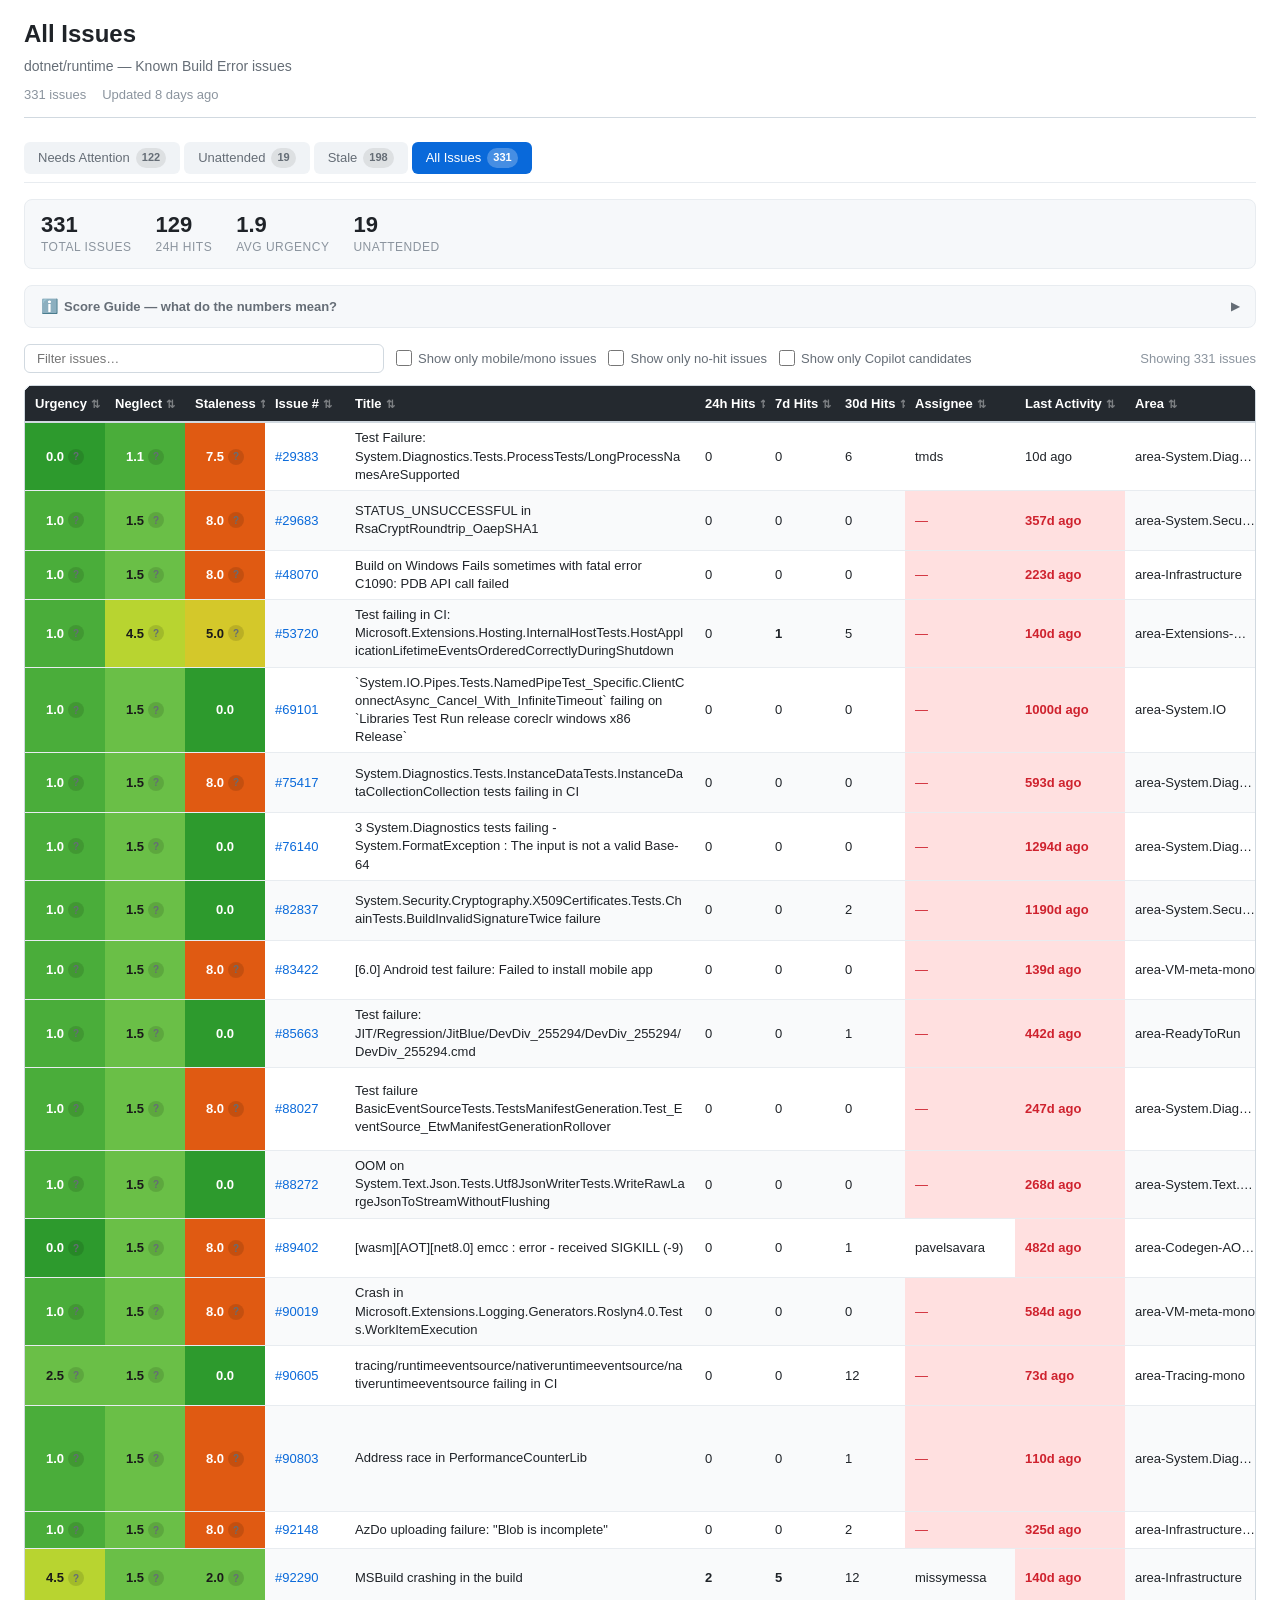
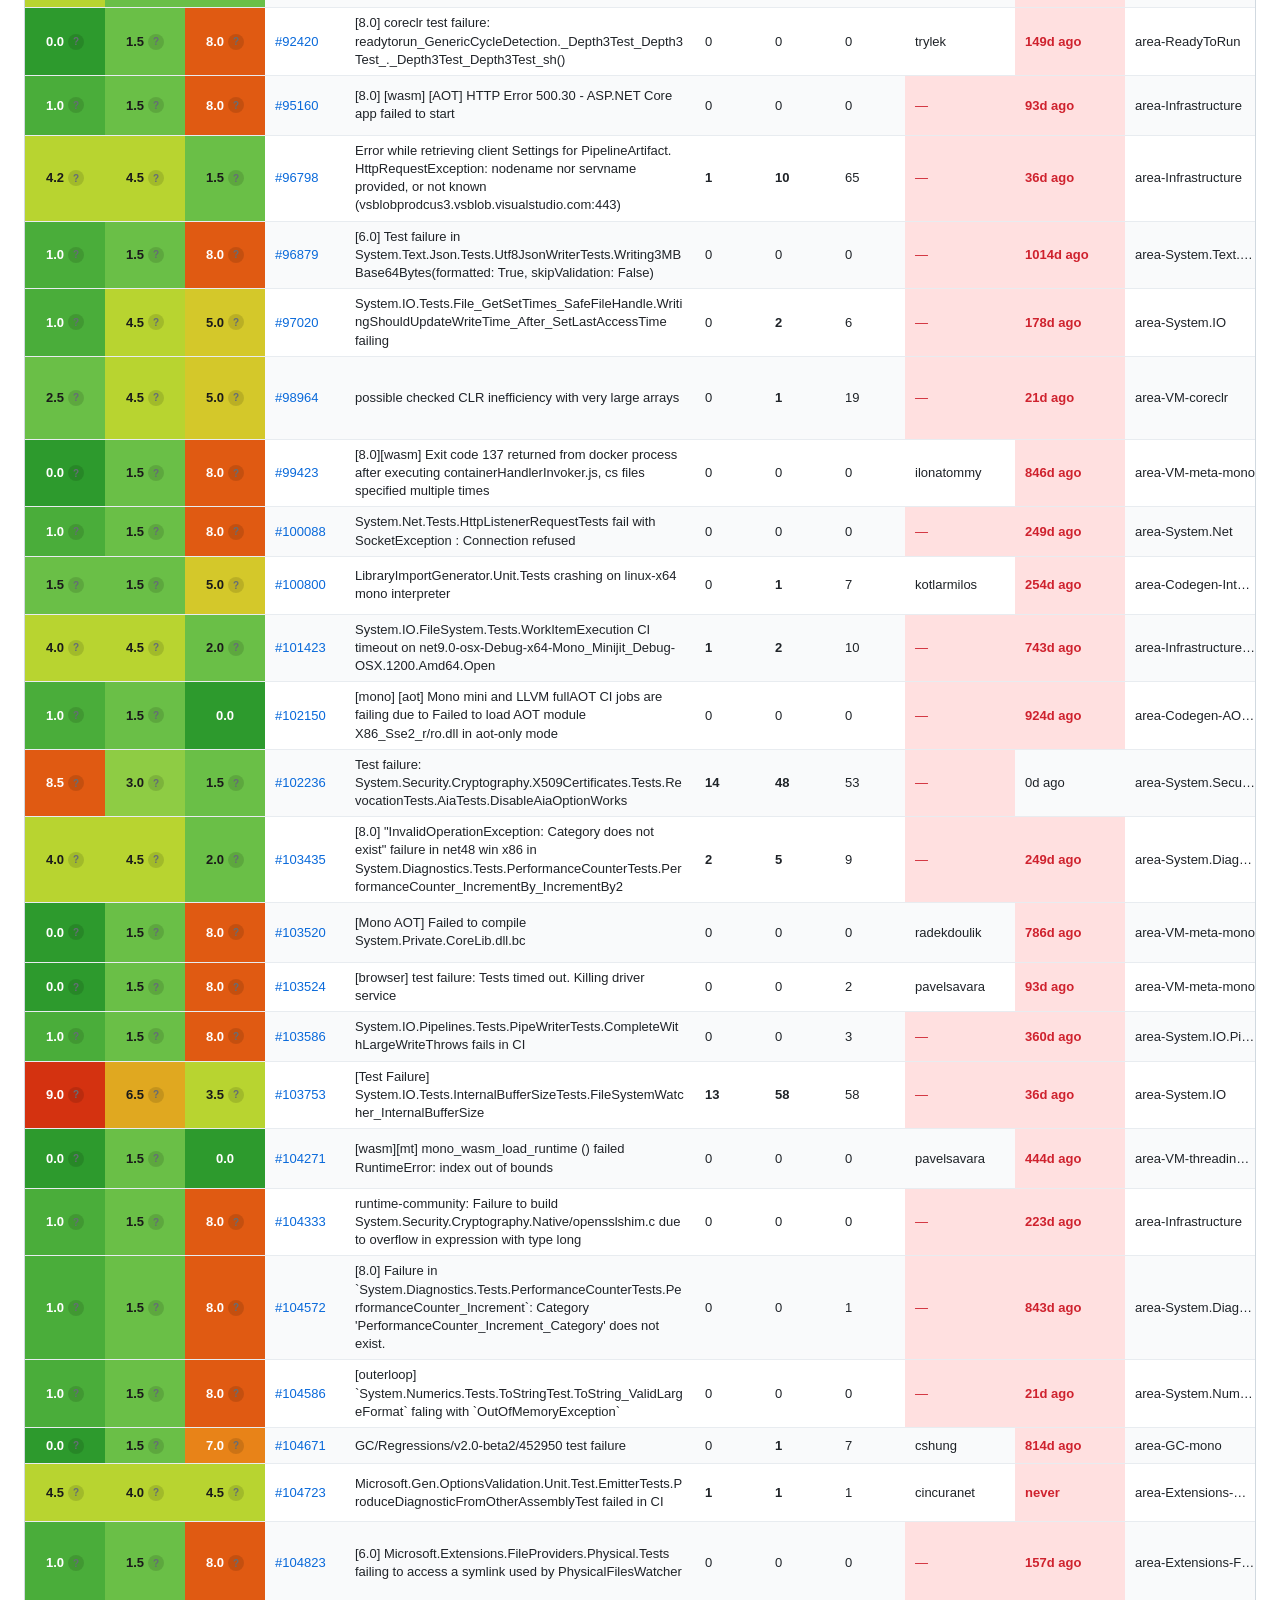
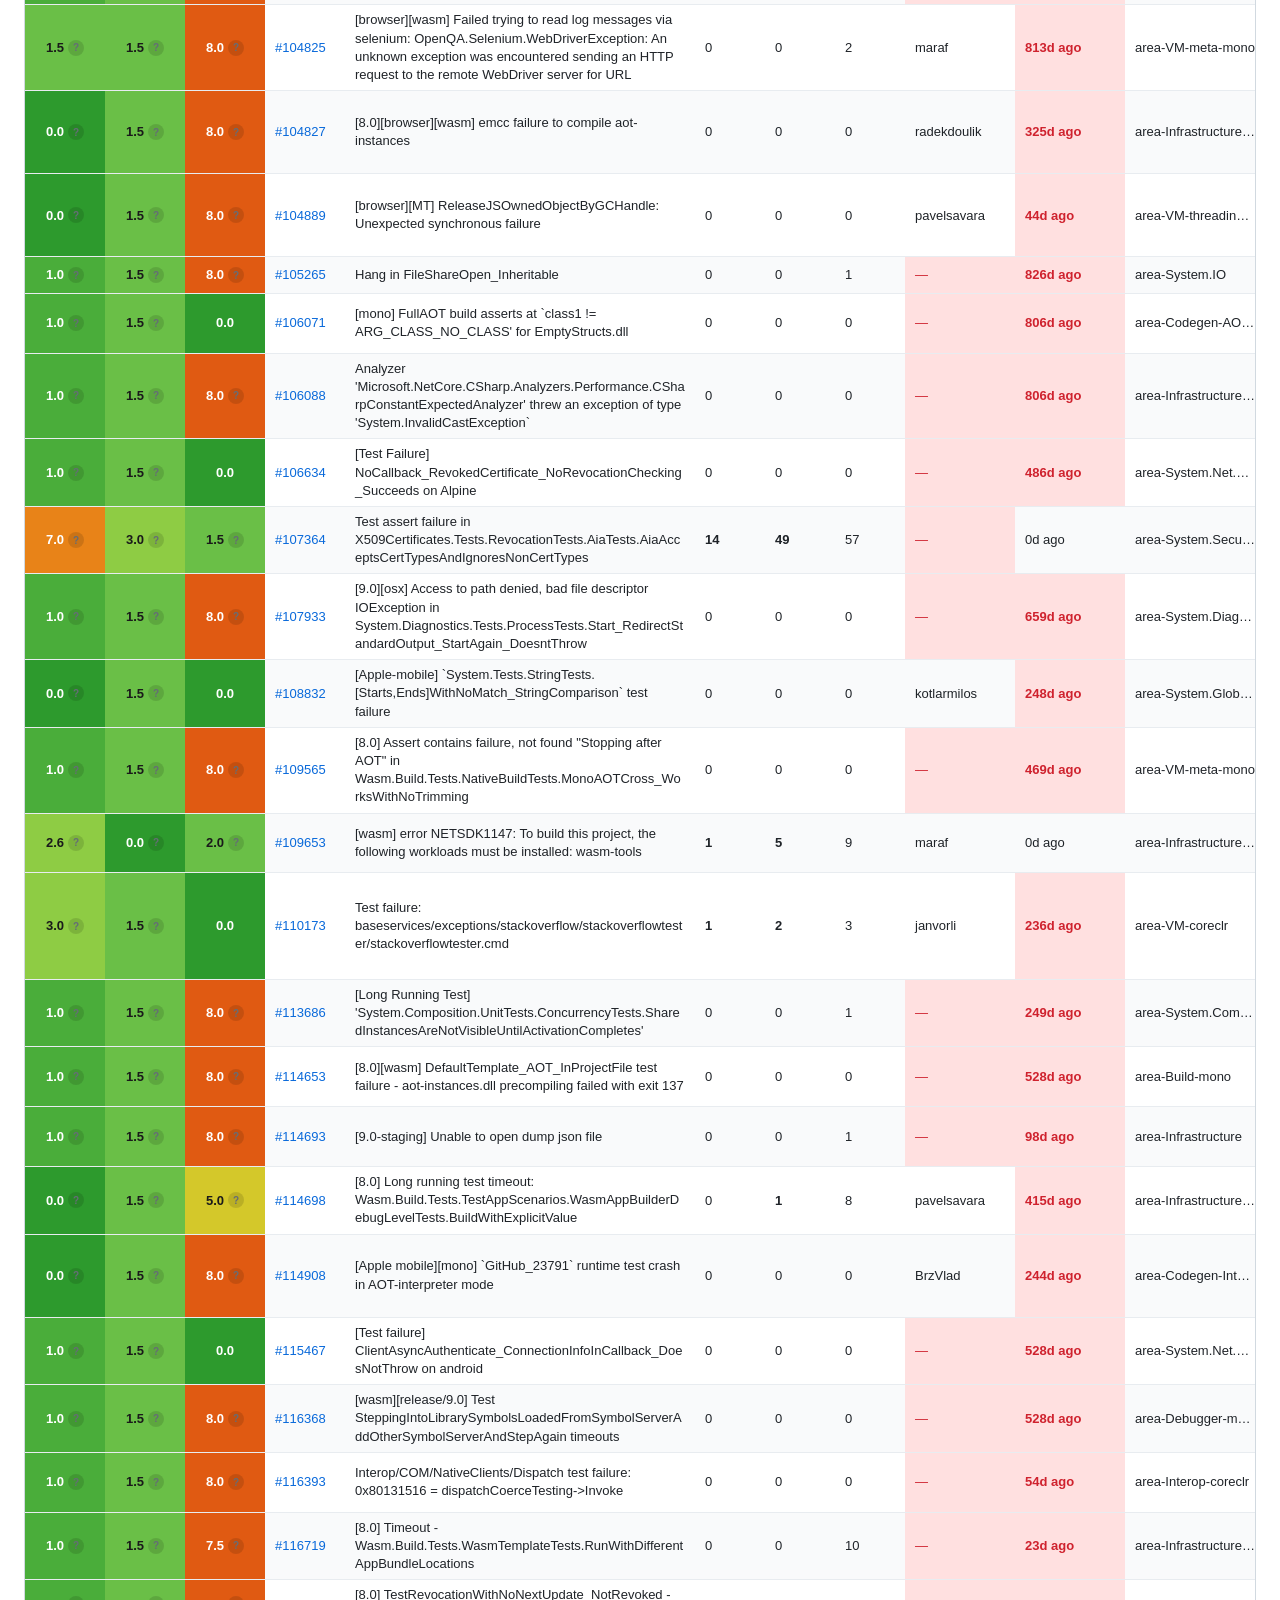
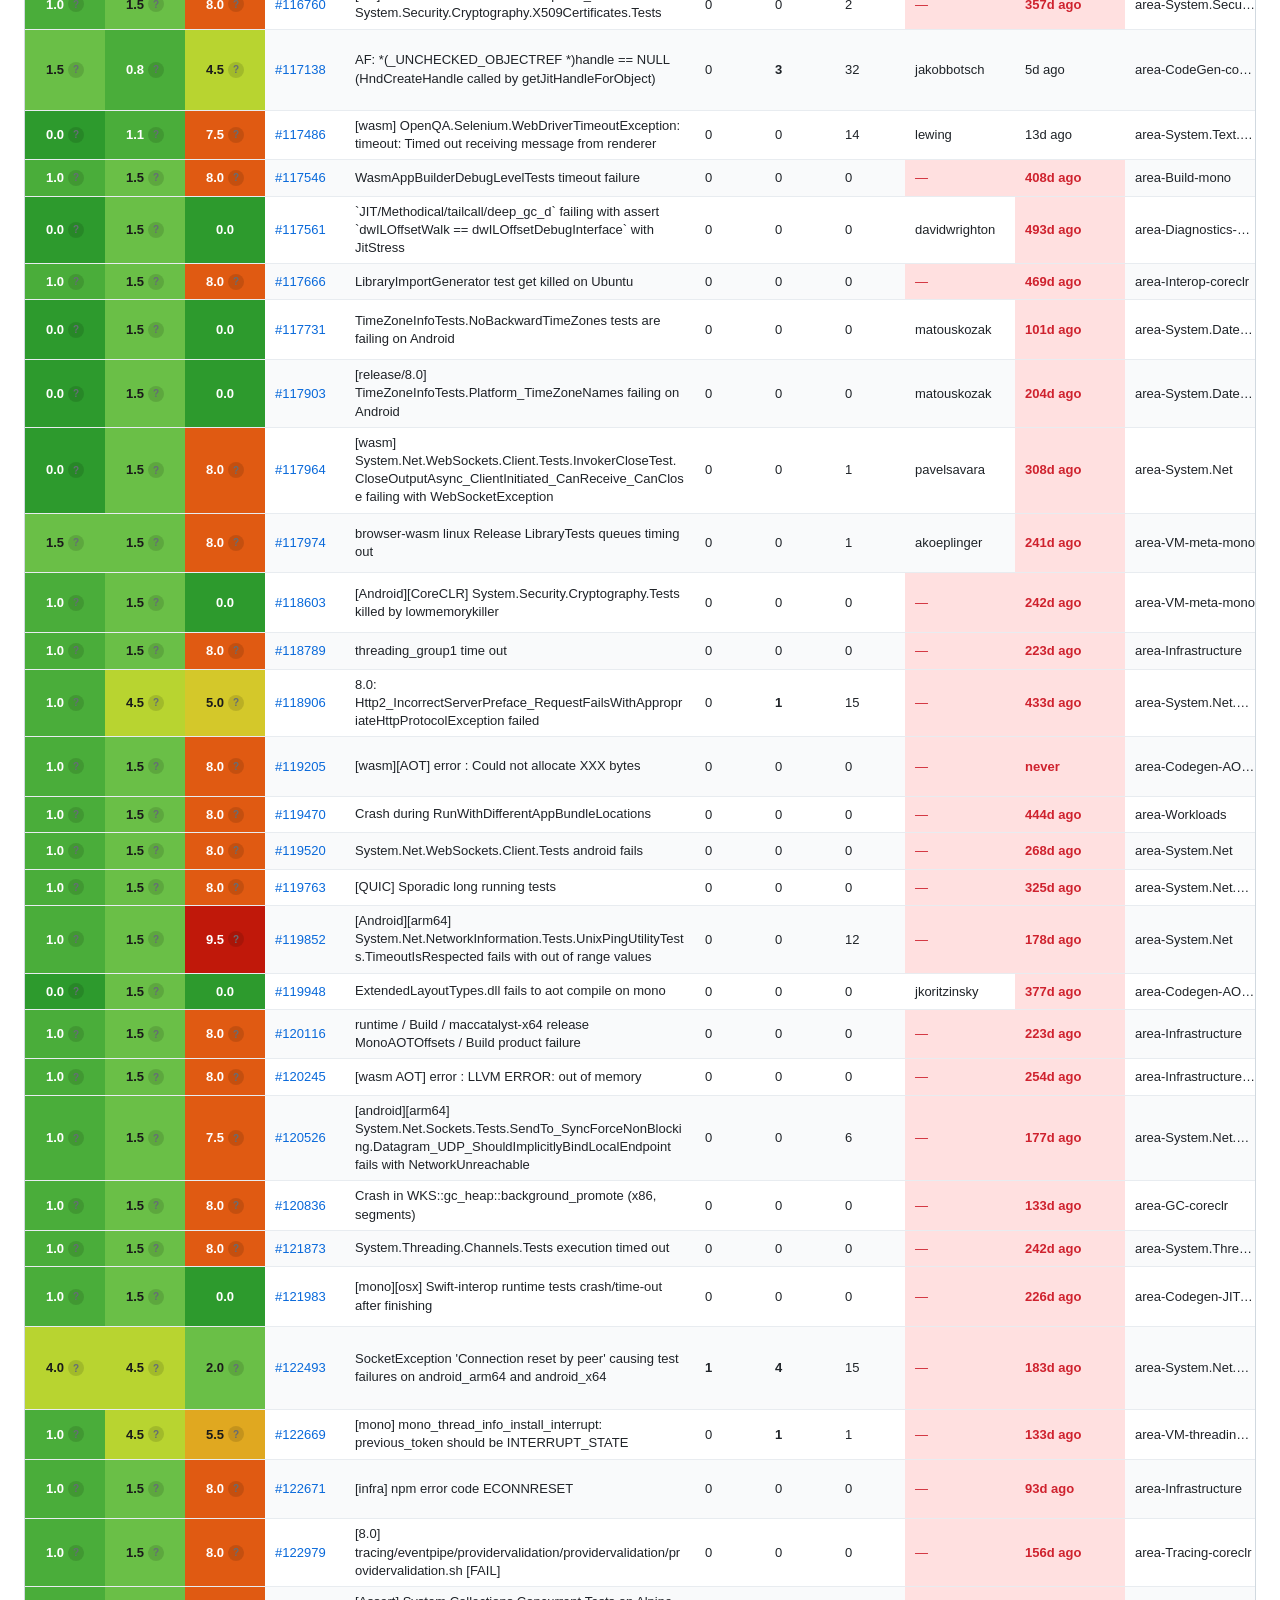
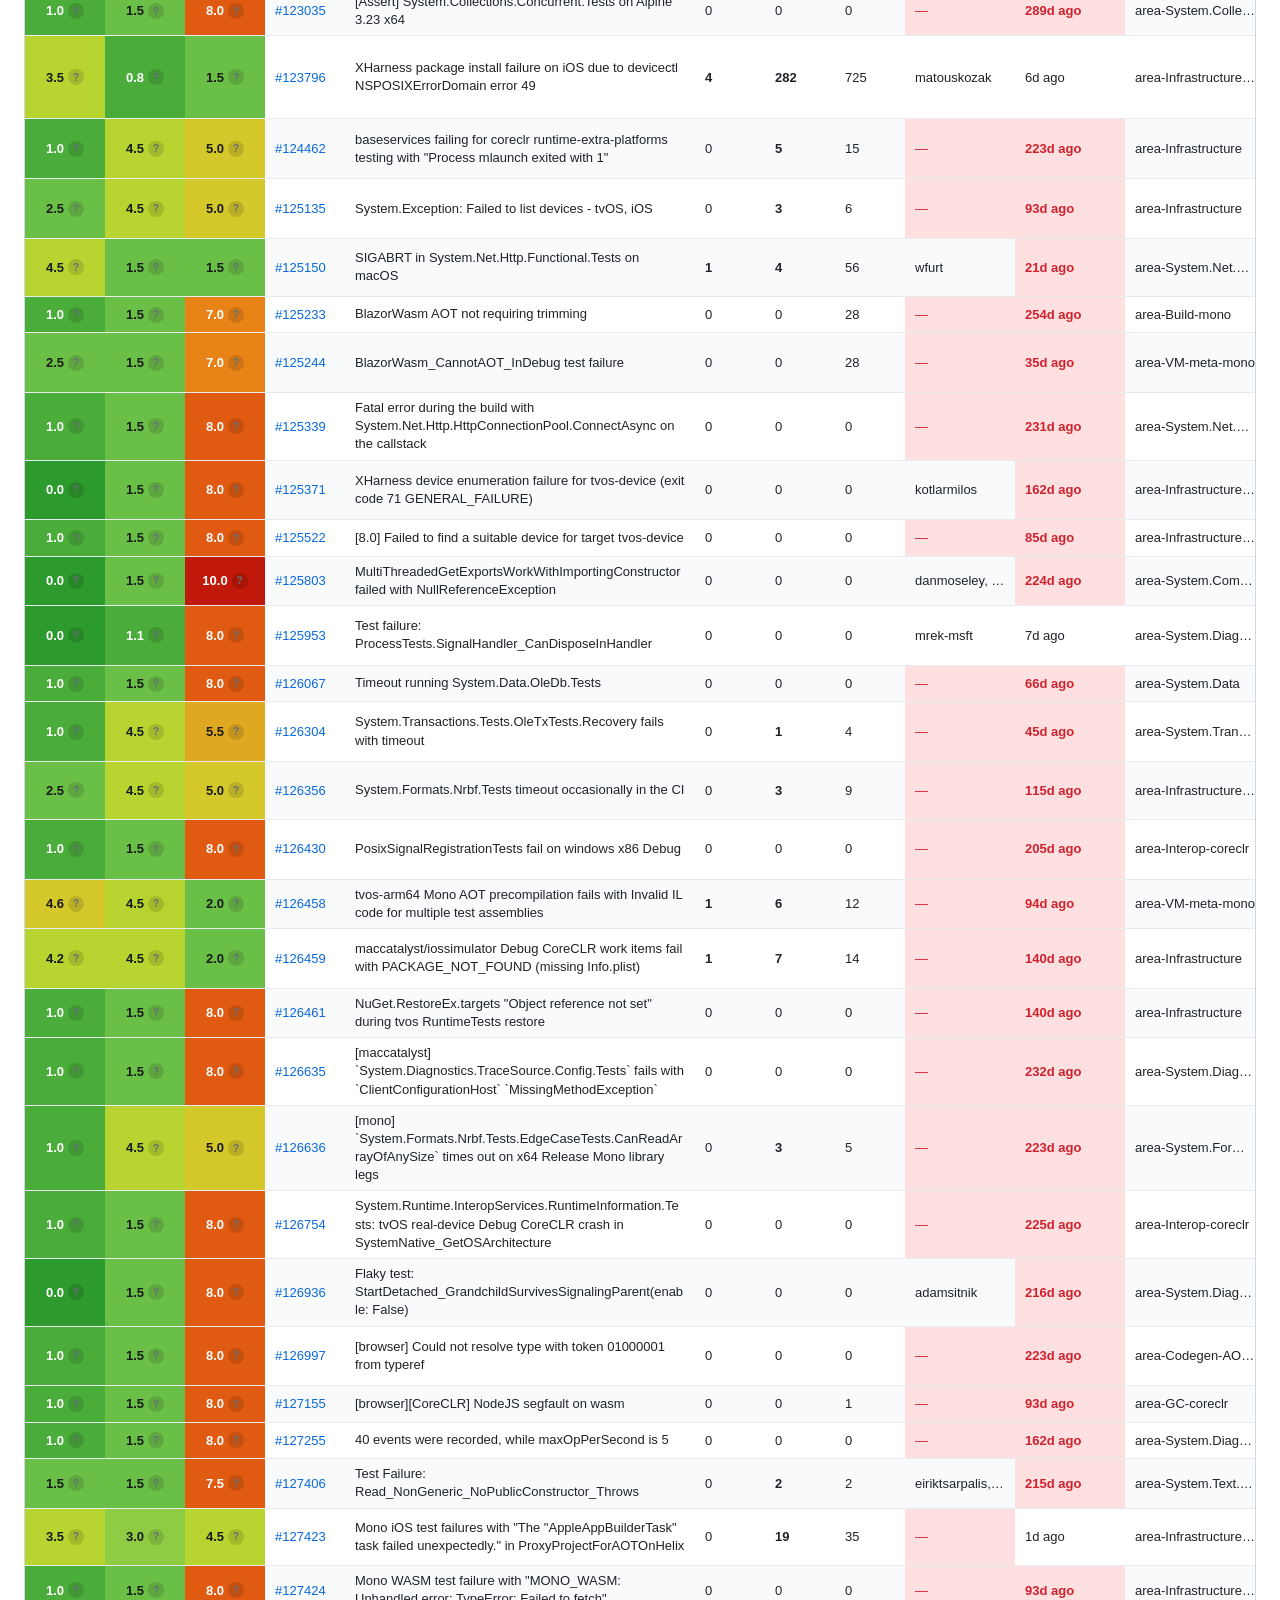
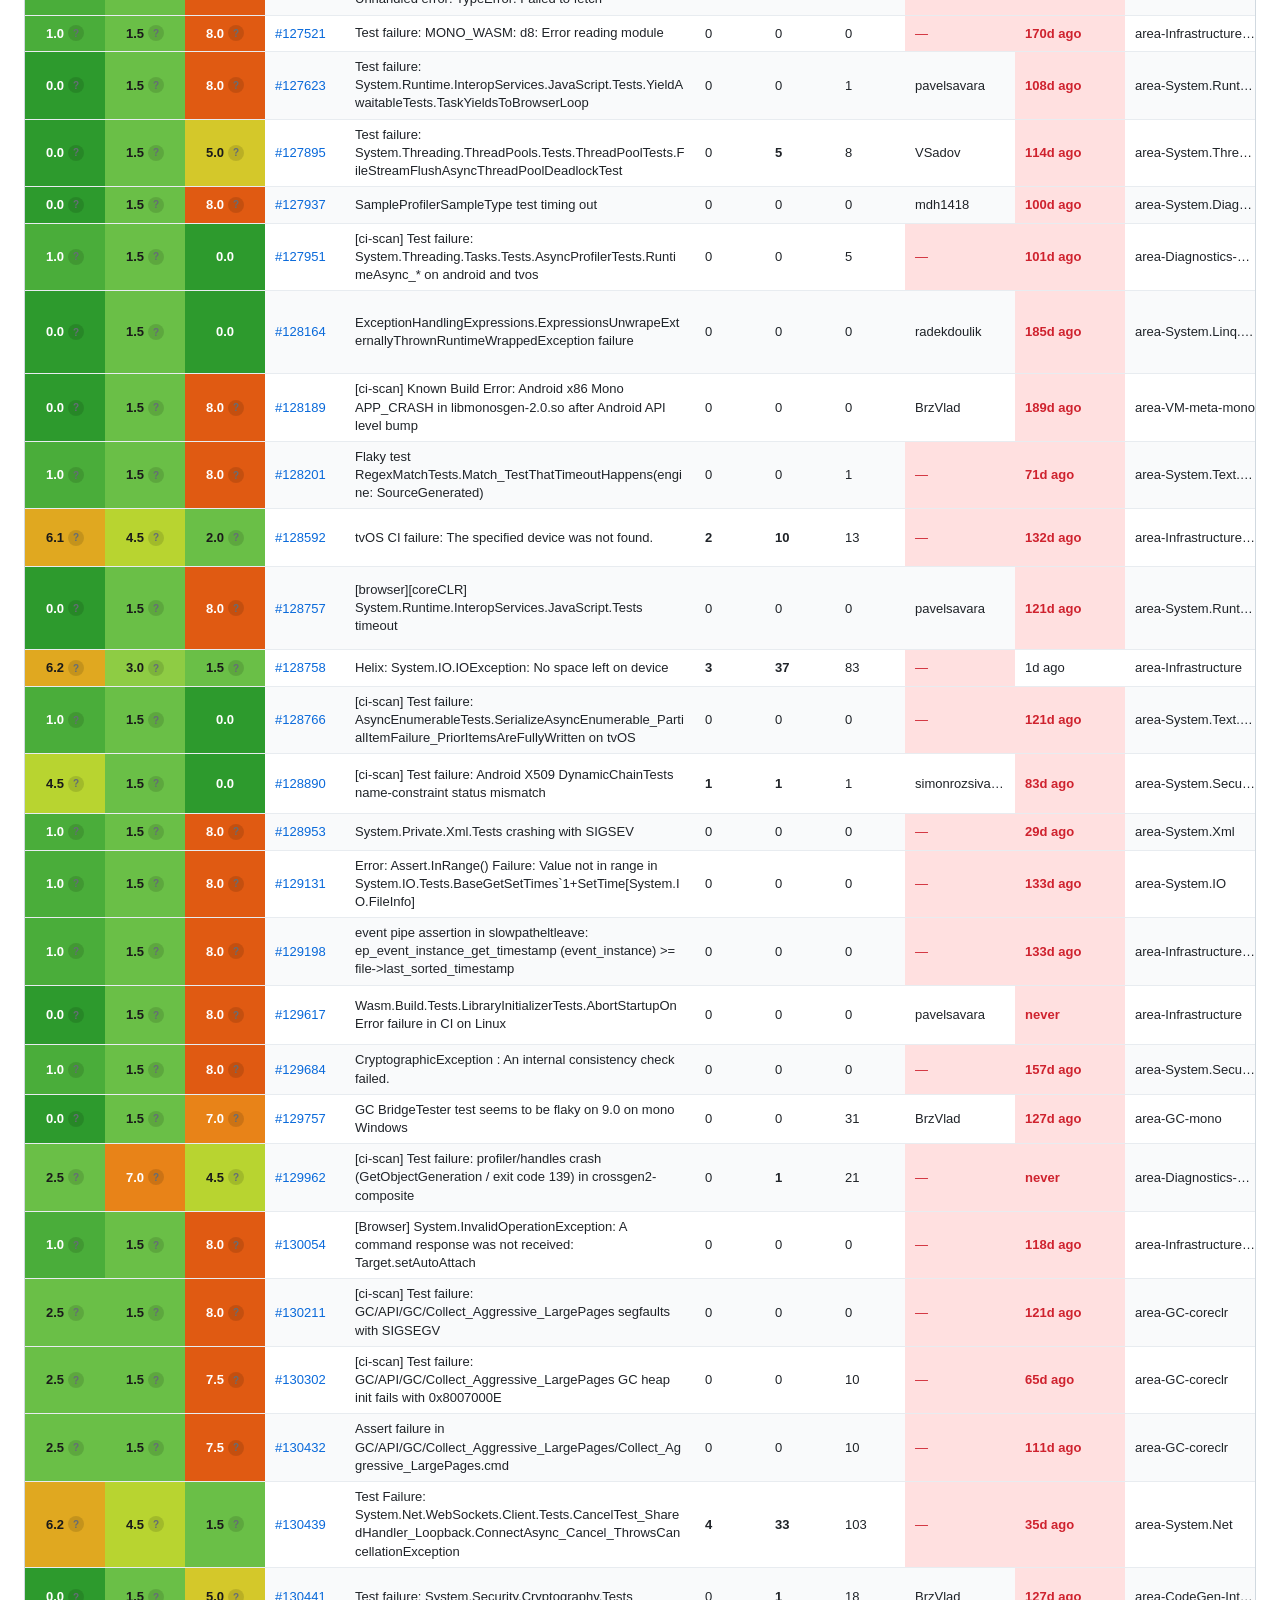
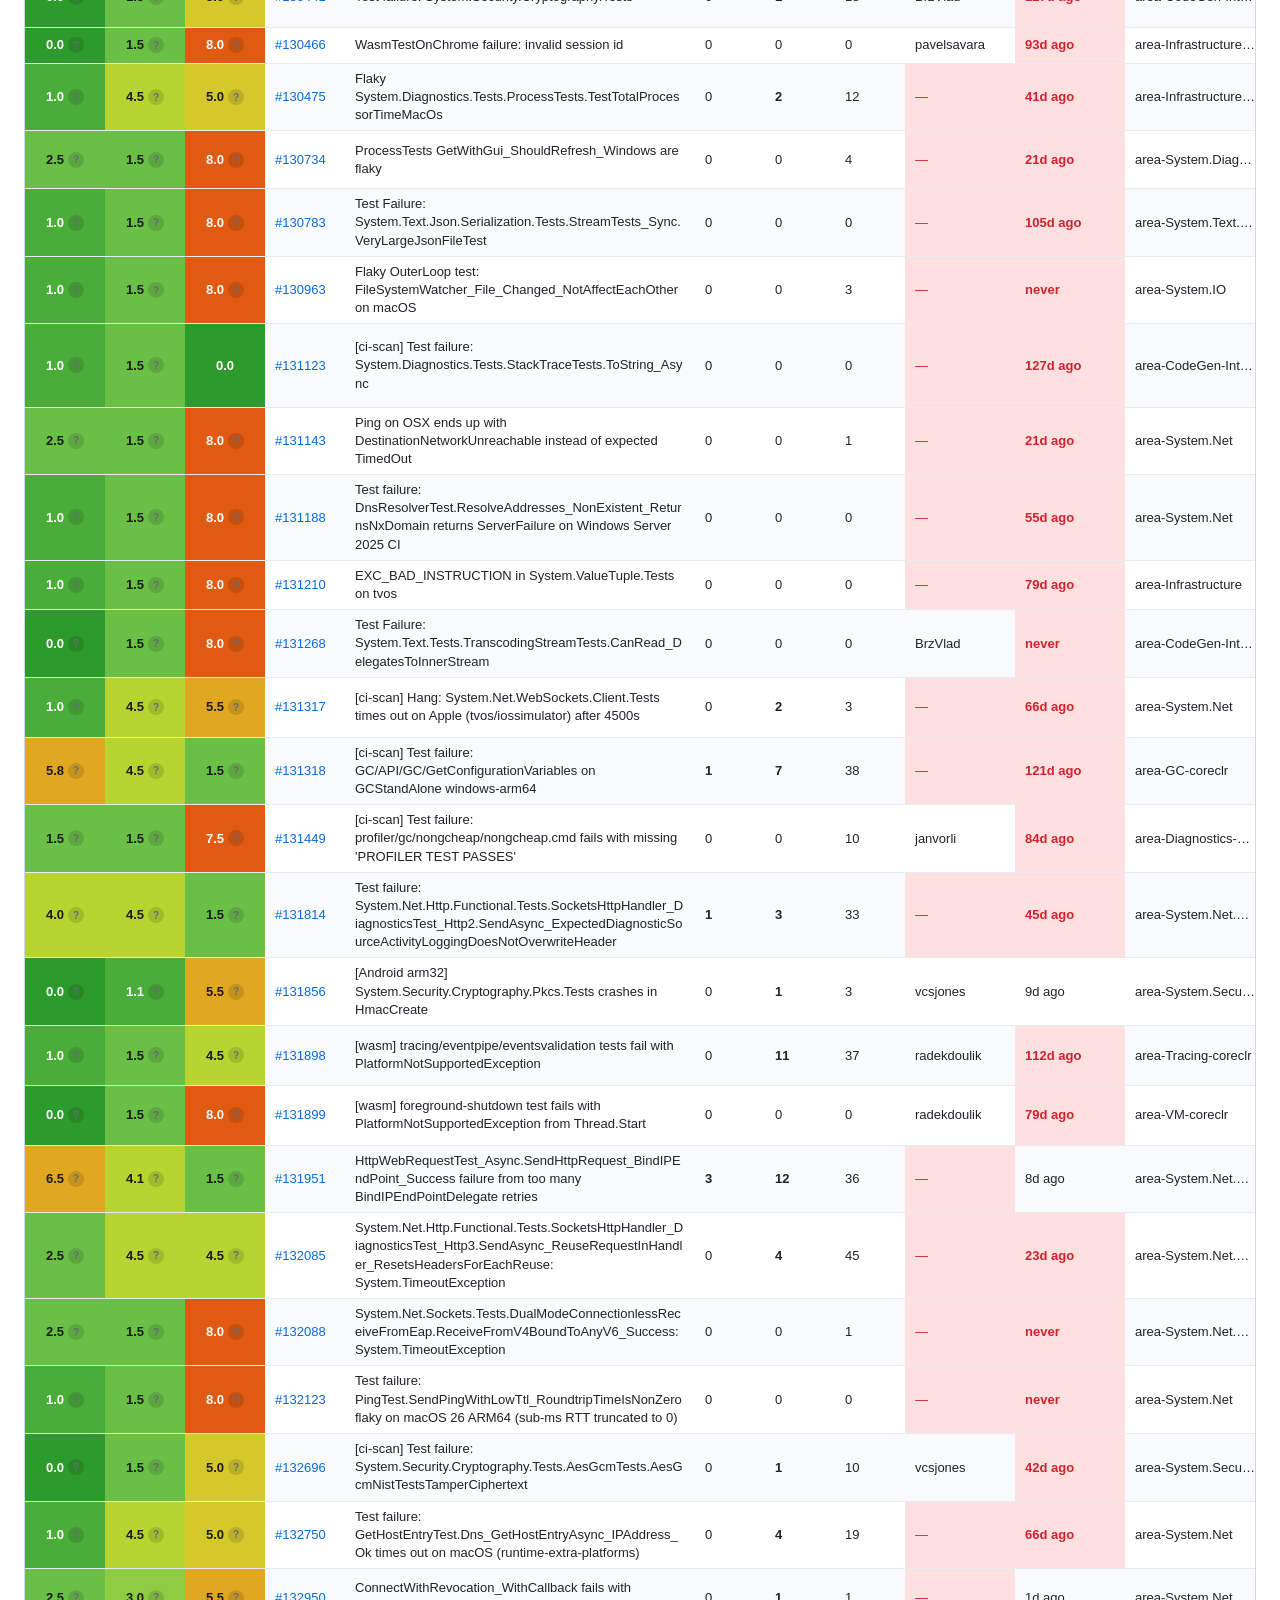
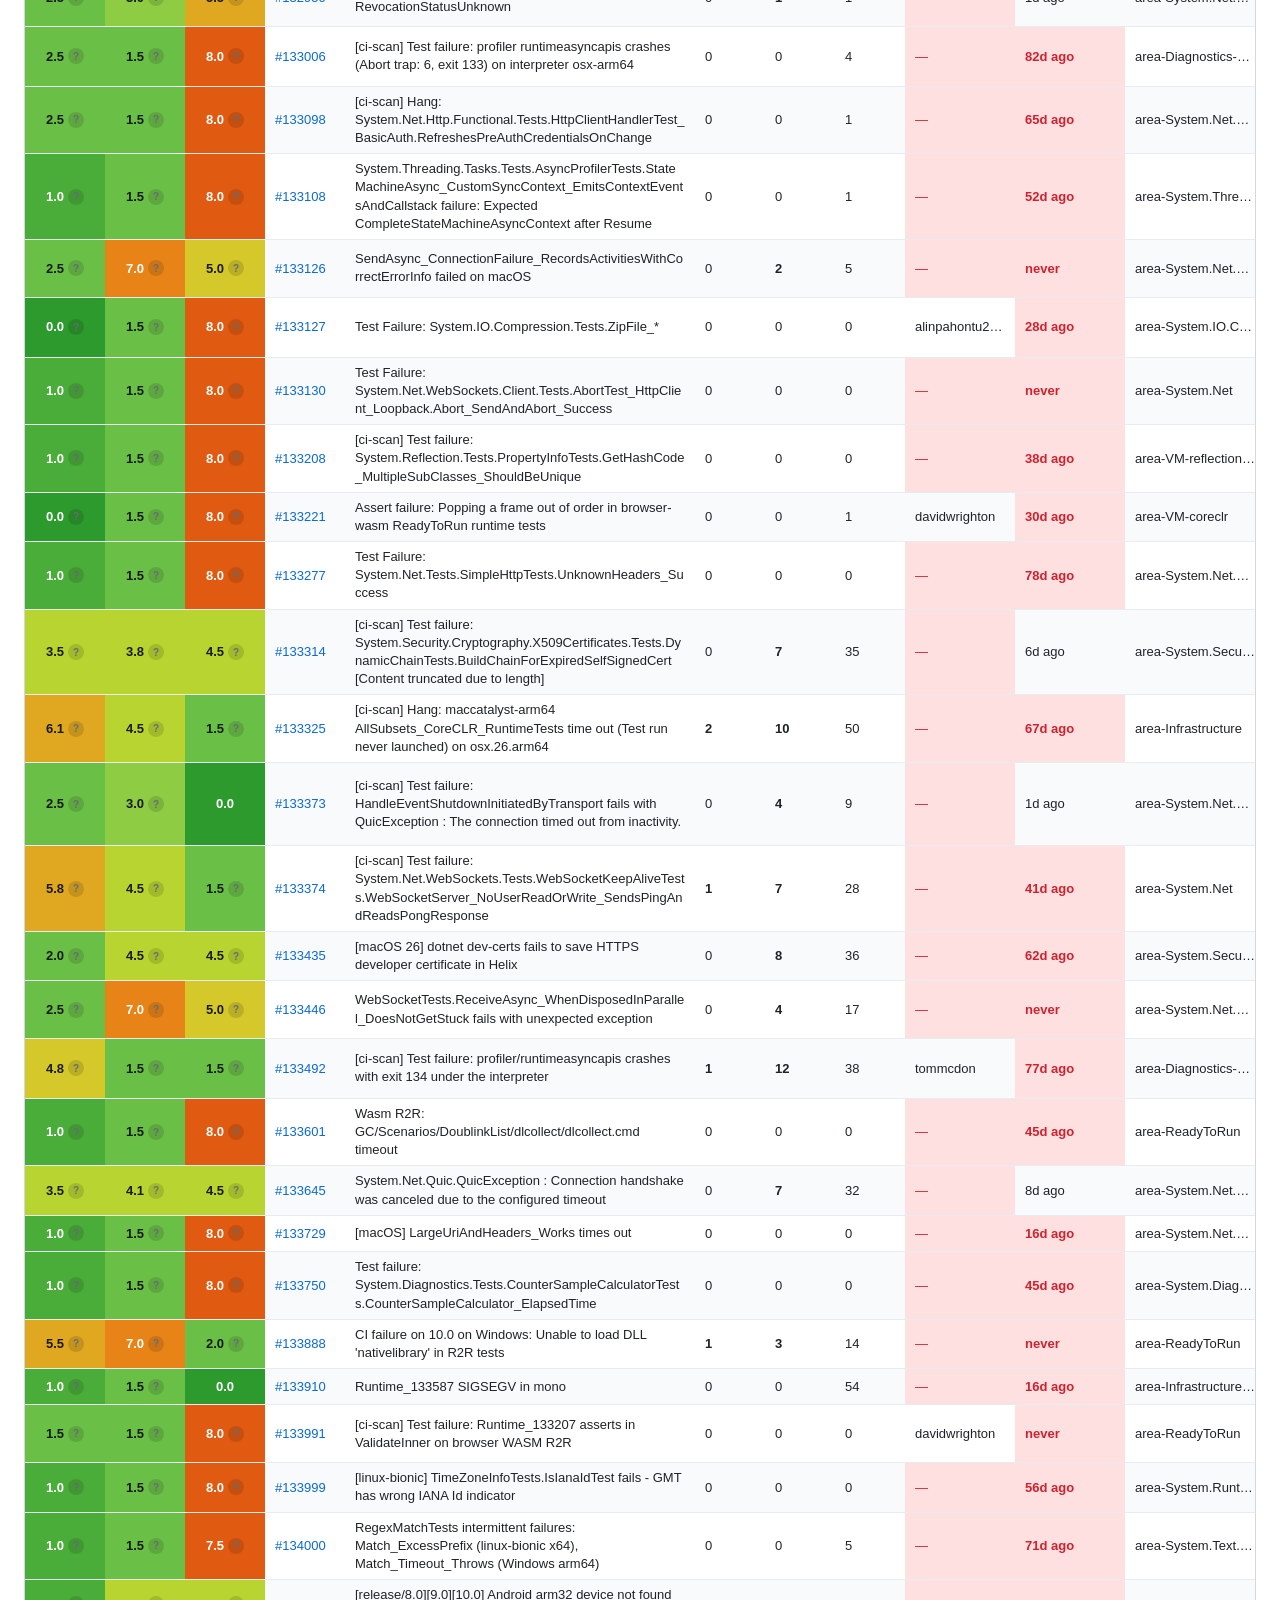
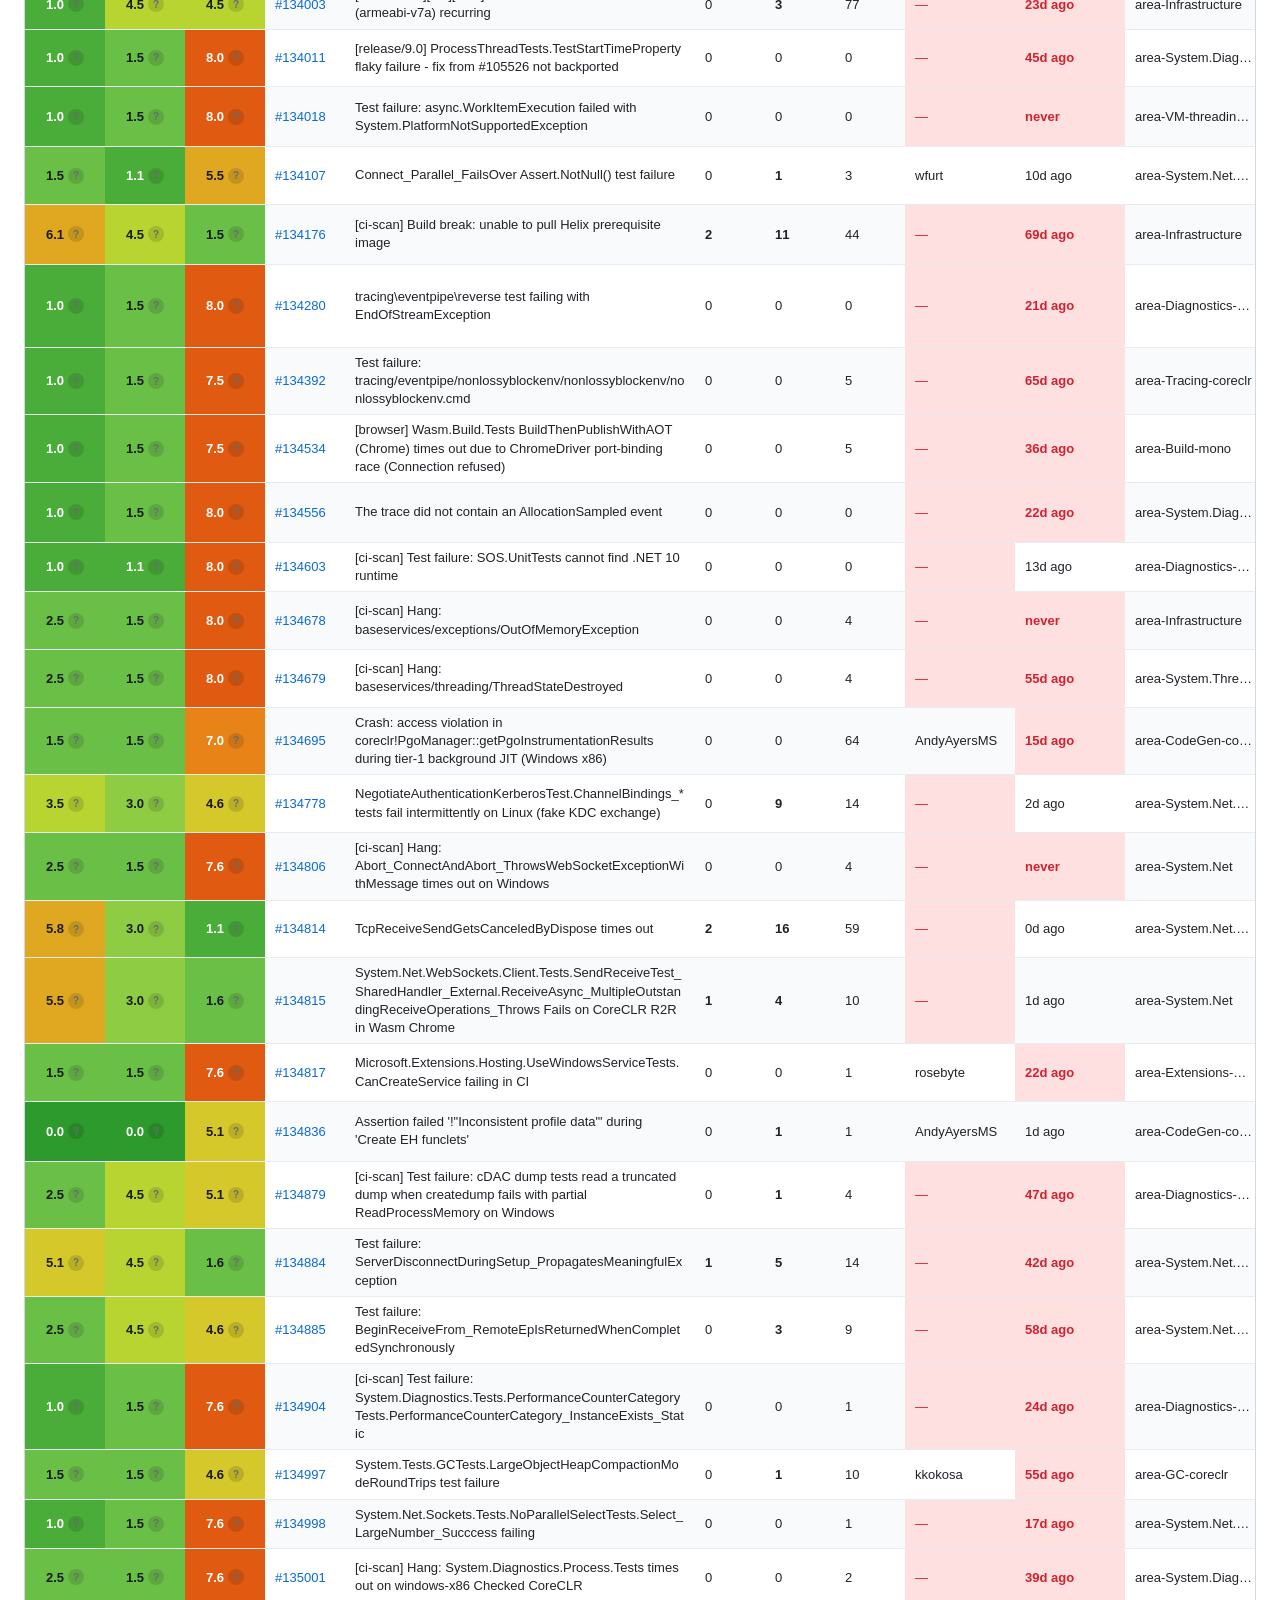
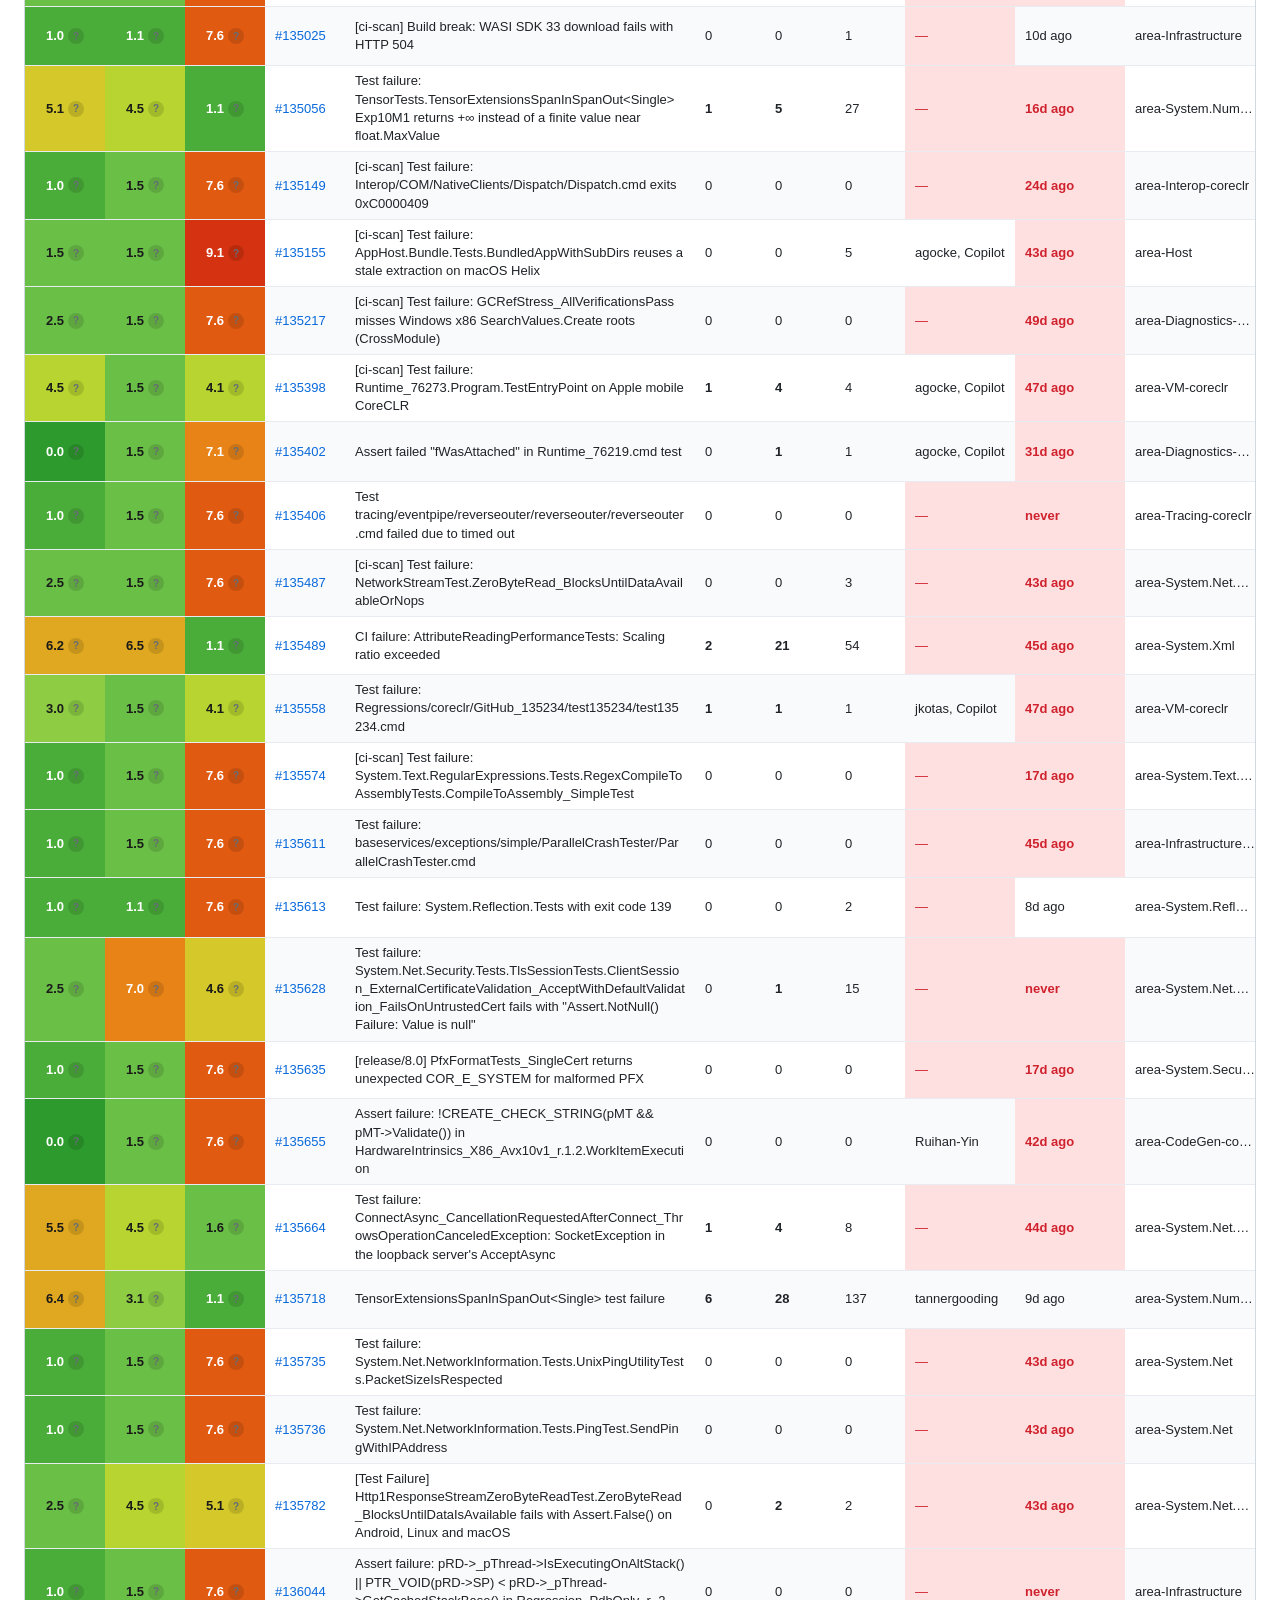
==== commit db345c4d: "Update KBE reports" ====
--- a/pages/runtime/all.html
+++ b/pages/runtime/all.html
@@ -12,19 +12,19 @@
       <h1>All Issues</h1>
       <p class="subtitle">dotnet/runtime — Known Build Error issues</p>
       <div class="meta">
-        <span>342 issues</span>
-        <span id="last-updated" data-timestamp="2026-11-26T13:24:19Z">Updated…</span>
+        <span>331 issues</span>
+        <span id="last-updated" data-timestamp="2026-11-26T22:42:54Z">Updated…</span>
       </div>
     </div>
 
-    <nav class="report-nav"><a href="needs-attention.html" class="">Needs Attention<span class="nav-count">133</span></a><a href="unattended.html" class="">Unattended<span class="nav-count">20</span></a><a href="stale.html" class="">Stale<span class="nav-count">204</span></a><a href="all.html" class="active">All Issues<span class="nav-count">342</span></a></nav>
+    <nav class="report-nav"><a href="needs-attention.html" class="">Needs Attention<span class="nav-count">122</span></a><a href="unattended.html" class="">Unattended<span class="nav-count">19</span></a><a href="stale.html" class="">Stale<span class="nav-count">198</span></a><a href="all.html" class="active">All Issues<span class="nav-count">331</span></a></nav>
 
-    <div class="stats-bar"><div class="stat-item"><span class="stat-value">342</span><span class="stat-label">Total Issues</span></div><div class="stat-item"><span class="stat-value">175</span><span class="stat-label">24h Hits</span></div><div class="stat-item"><span class="stat-value">2.0</span><span class="stat-label">Avg Urgency</span></div><div class="stat-item"><span class="stat-value">20</span><span class="stat-label">Unattended</span></div></div>
+    <div class="stats-bar"><div class="stat-item"><span class="stat-value">331</span><span class="stat-label">Total Issues</span></div><div class="stat-item"><span class="stat-value">129</span><span class="stat-label">24h Hits</span></div><div class="stat-item"><span class="stat-value">1.9</span><span class="stat-label">Avg Urgency</span></div><div class="stat-item"><span class="stat-value">19</span><span class="stat-label">Unattended</span></div></div>
 
     <details class="score-guide"><summary>Score Guide — what do the numbers mean?<span class="chevron">▶</span></summary><div class="score-guide-body"><div class="score-guide-card"><h3>Urgency (0–10)</h3><p class="guide-question">How urgently does this issue need attention?</p><ul><li>24-hour and 7-day hit counts</li><li>Hit trend (acceleration)</li><li>blocking-clean-ci label</li><li>Issue age vs hit volume</li><li>Whether unassigned</li></ul><p class="guide-hint">Higher = more urgent. Many recent hits, accelerating trends, or blocking labels push the score up.</p></div><div class="score-guide-card"><h3>Neglect (0–10)</h3><p class="guide-question">Is this issue being ignored despite being active?</p><ul><li>Hits with no assignee</li><li>Hits with no human comments</li><li>High hits + untriaged label</li><li>Days since last human comment</li><li>Missing area label</li></ul><p class="guide-hint">Higher = more neglected. Active issues with no one investigating score highest.</p></div><div class="score-guide-card"><h3>Staleness (0–10)</h3><p class="guide-question">Is this issue likely resolved or stale?</p><ul><li>Zero 24-hour hits</li><li>Zero 7-day hits</li><li>Days since last update</li><li>Issue age</li><li>Low monthly hit count</li></ul><p class="guide-hint">Higher = more stale. Issues with no recent hits and no recent updates score highest.</p></div></div></details>
 
-    <div class="filter-bar"><input type="text" id="filter-input" placeholder="Filter issues…" aria-label="Filter issues"><label class="mobile-filter-toggle"><input type="checkbox" id="mobile-filter-checkbox"><span class="toggle-label">Show only mobile/mono issues</span></label><label class="mobile-filter-toggle"><input type="checkbox" id="no-hits-filter-checkbox"><span class="toggle-label">Show only no-hit issues</span></label><label class="mobile-filter-toggle" title="Issues with a known area label, excluding mobile/mono, special environments (iOS, Android, WASI, wasm), and infrastructure/VM-internals/AOT/GC areas. Sorted by staleness ascending (freshest first)."><input type="checkbox" id="copilot-candidate-filter-checkbox"><span class="toggle-label">Show only Copilot candidates</span></label><span class="active-label-filter" id="active-label-filter" style="display:none"></span><span class="row-count" id="row-count"></span></div><div class="table-container"><table class="data-table"><thead><tr><th data-sortable data-sort-type="number" style="width:80px">Urgency<span class="sort-indicator">⇅</span><span class="col-resize"></span></th><th data-sortable data-sort-type="number" style="width:80px">Neglect<span class="sort-indicator">⇅</span><span class="col-resize"></span></th><th data-sortable data-sort-type="number" style="width:80px">Staleness<span class="sort-indicator">⇅</span><span class="col-resize"></span></th><th data-sortable data-sort-type="number" style="width:80px">Issue #<span class="sort-indicator">⇅</span><span class="col-resize"></span></th><th data-sortable data-sort-type="text" style="width:350px">Title<span class="sort-indicator">⇅</span><span class="col-resize"></span></th><th data-sortable data-sort-type="number" style="width:70px">24h Hits<span class="sort-indicator">⇅</span><span class="col-resize"></span></th><th data-sortable data-sort-type="number" style="width:70px">7d Hits<span class="sort-indicator">⇅</span><span class="col-resize"></span></th><th data-sortable data-sort-type="number" style="width:70px">30d Hits<span class="sort-indicator">⇅</span><span class="col-resize"></span></th><th data-sortable data-sort-type="text" style="width:110px">Assignee<span class="sort-indicator">⇅</span><span class="col-resize"></span></th><th data-sortable data-sort-type="number" style="width:110px">Last Activity<span class="sort-indicator">⇅</span><span class="col-resize"></span></th><th data-sortable data-sort-type="text" style="width:140px">Area<span class="sort-indicator">⇅</span><span class="col-resize"></span></th><th data-sortable data-sort-type="number" style="width:60px">Age<span class="sort-indicator">⇅</span><span class="col-resize"></span></th><th data-sortable data-sort-type="text" style="width:280px">Labels<span class="sort-indicator">⇅</span><span class="col-resize"></span></th></tr></thead><tbody><tr data-copilot-candidate="true"><td class="score-td severity-0" data-sort-value="0.00"><span class="score-cell">0.0<span class="tooltip-trigger">?<span class="tooltip-content">Urgency: 0.0 / 10.0</span></span></span></td><td class="score-td severity-1" data-sort-value="1.12"><span class="score-cell">1.1<span class="tooltip-trigger">?<span class="tooltip-content">Neglect: 1.1 / 10.0</span></span></span></td><td class="score-td severity-8" data-sort-value="7.50"><span class="score-cell">7.5<span class="tooltip-trigger">?<span class="tooltip-content">Staleness: 7.5 / 10.0</span></span></span></td><td data-sort-value="29383"><a href="https://github.com/dotnet/runtime/issues/29383" target="_blank" rel="noopener">#29383</a></td><td class="title-cell">Test Failure: System.Diagnostics.Tests.ProcessTests/LongProcessNamesAreSupported</td><td class="" data-sort-value="0">0</td><td class="" data-sort-value="0">0</td><td class="" data-sort-value="7">7</td><td>tmds</td><td class="" data-sort-value="9">9d ago</td><td>area-System.Diagnostics.Process</td><td data-sort-value="2771">2771d</td><td class="labels-cell"><span class="label-badge clickable" data-label="area-System.Diagnostics.Process">area-System.Diagnostics.Process</span><span class="label-badge clickable" data-label="test-run-core">test-run-core</span><span class="label-badge clickable" data-label="blocking-clean-ci-optional">blocking-clean-ci-optional</span></td></tr><tr data-no-hits="true"><td class="score-td severity-1" data-sort-value="1.00"><span class="score-cell">1.0<span class="tooltip-trigger">?<span class="tooltip-content">Urgency: 1.0 / 10.0</span></span></span></td><td class="score-td severity-2" data-sort-value="1.50"><span class="score-cell">1.5<span class="tooltip-trigger">?<span class="tooltip-content">Neglect: 1.5 / 10.0</span></span></span></td><td class="score-td severity-8" data-sort-value="8.00"><span class="score-cell">8.0<span class="tooltip-trigger">?<span class="tooltip-content">Staleness: 8.0 / 10.0</span></span></span></td><td data-sort-value="29683"><a href="https://github.com/dotnet/runtime/issues/29683" target="_blank" rel="noopener">#29683</a></td><td class="title-cell">STATUS_UNSUCCESSFUL in  RsaCryptRoundtrip_OaepSHA1</td><td class="" data-sort-value="0">0</td><td class="" data-sort-value="0">0</td><td class="" data-sort-value="0">0</td><td class="no-assignee">—</td><td class="stale-activity" data-sort-value="356">356d ago</td><td>area-System.Security</td><td data-sort-value="2738">2738d</td><td class="labels-cell"><span class="label-badge clickable" data-label="area-System.Security">area-System.Security</span><span class="label-badge clickable" data-label="tracking-external-issue">tracking-external-issue</span></td></tr><tr data-no-hits="true"><td class="score-td severity-1" data-sort-value="1.00"><span class="score-cell">1.0<span class="tooltip-trigger">?<span class="tooltip-content">Urgency: 1.0 / 10.0</span></span></span></td><td class="score-td severity-2" data-sort-value="1.50"><span class="score-cell">1.5<span class="tooltip-trigger">?<span class="tooltip-content">Neglect: 1.5 / 10.0</span></span></span></td><td class="score-td severity-8" data-sort-value="8.00"><span class="score-cell">8.0<span class="tooltip-trigger">?<span class="tooltip-content">Staleness: 8.0 / 10.0</span></span></span></td><td data-sort-value="48070"><a href="https://github.com/dotnet/runtime/issues/48070" target="_blank" rel="noopener">#48070</a></td><td class="title-cell">Build on Windows Fails sometimes with fatal error C1090: PDB API call failed</td><td class="" data-sort-value="0">0</td><td class="" data-sort-value="0">0</td><td class="" data-sort-value="0">0</td><td class="no-assignee">—</td><td class="stale-activity" data-sort-value="222">222d ago</td><td>area-Infrastructure</td><td data-sort-value="2115">2115d</td><td class="labels-cell"><span class="label-badge clickable" data-label="area-Infrastructure">area-Infrastructure</span></td></tr><tr data-copilot-candidate="true"><td class="score-td severity-1" data-sort-value="1.00"><span class="score-cell">1.0<span class="tooltip-trigger">?<span class="tooltip-content">Urgency: 1.0 / 10.0</span></span></span></td><td class="score-td severity-4" data-sort-value="4.50"><span class="score-cell">4.5<span class="tooltip-trigger">?<span class="tooltip-content">Neglect: 4.5 / 10.0</span></span></span></td><td class="score-td severity-5" data-sort-value="5.00"><span class="score-cell">5.0<span class="tooltip-trigger">?<span class="tooltip-content">Staleness: 5.0 / 10.0</span></span></span></td><td data-sort-value="53720"><a href="https://github.com/dotnet/runtime/issues/53720" target="_blank" rel="noopener">#53720</a></td><td class="title-cell">Test failing in CI: Microsoft.Extensions.Hosting.InternalHostTests.HostApplicationLifetimeEventsOrderedCorrectlyDuringShutdown</td><td class="" data-sort-value="0">0</td><td class="hits-active" data-sort-value="1">1</td><td class="" data-sort-value="5">5</td><td class="no-assignee">—</td><td class="stale-activity" data-sort-value="140">140d ago</td><td>area-Extensions-Hosting</td><td data-sort-value="2001">2001d</td><td class="labels-cell"><span class="label-badge clickable" data-label="area-Extensions-Hosting">area-Extensions-Hosting</span></td></tr><tr data-no-hits="true" data-copilot-candidate="true"><td class="score-td severity-1" data-sort-value="1.00"><span class="score-cell">1.0<span class="tooltip-trigger">?<span class="tooltip-content">Urgency: 1.0 / 10.0</span></span></span></td><td class="score-td severity-2" data-sort-value="1.50"><span class="score-cell">1.5<span class="tooltip-trigger">?<span class="tooltip-content">Neglect: 1.5 / 10.0</span></span></span></td><td class="score-td severity-0" data-sort-value="0.00"><span class="score-cell">0.0</span></td><td data-sort-value="69101"><a href="https://github.com/dotnet/runtime/issues/69101" target="_blank" rel="noopener">#69101</a></td><td class="title-cell">`System.IO.Pipes.Tests.NamedPipeTest_Specific.ClientConnectAsync_Cancel_With_InfiniteTimeout` failing on `Libraries Test Run release coreclr windows x86 Release`</td><td class="" data-sort-value="0">0</td><td class="" data-sort-value="0">0</td><td class="" data-sort-value="0">0</td><td class="no-assignee">—</td><td class="stale-activity" data-sort-value="999">999d ago</td><td>area-System.IO</td><td data-sort-value="1661">1661d</td><td class="labels-cell"><span class="label-badge clickable" data-label="test-failure">test-failure</span><span class="label-badge clickable" data-label="area-System.IO">area-System.IO</span><span class="label-badge clickable" data-label="disabled-test">disabled-test</span><span class="label-badge clickable" data-label="os-windows">os-windows</span></td></tr><tr data-no-hits="true" data-copilot-candidate="true"><td class="score-td severity-1" data-sort-value="1.00"><span class="score-cell">1.0<span class="tooltip-trigger">?<span class="tooltip-content">Urgency: 1.0 / 10.0</span></span></span></td><td class="score-td severity-2" data-sort-value="1.50"><span class="score-cell">1.5<span class="tooltip-trigger">?<span class="tooltip-content">Neglect: 1.5 / 10.0</span></span></span></td><td class="score-td severity-8" data-sort-value="8.00"><span class="score-cell">8.0<span class="tooltip-trigger">?<span class="tooltip-content">Staleness: 8.0 / 10.0</span></span></span></td><td data-sort-value="75417"><a href="https://github.com/dotnet/runtime/issues/75417" target="_blank" rel="noopener">#75417</a></td><td class="title-cell">System.Diagnostics.Tests.InstanceDataTests.InstanceDataCollectionCollection tests failing in CI </td><td class="" data-sort-value="0">0</td><td class="" data-sort-value="0">0</td><td class="" data-sort-value="0">0</td><td class="no-assignee">—</td><td class="stale-activity" data-sort-value="593">593d ago</td><td>area-System.Diagnostics.PerformanceCounter</td><td data-sort-value="1536">1536d</td><td class="labels-cell"><span class="label-badge clickable" data-label="needs-further-triage">needs-further-triage</span><span class="label-badge clickable" data-label="area-System.Diagnostics.PerformanceCounter">area-System.Diagnostics.PerformanceCounter</span></td></tr><tr data-mobile="true" data-no-hits="true"><td class="score-td severity-1" data-sort-value="1.00"><span class="score-cell">1.0<span class="tooltip-trigger">?<span class="tooltip-content">Urgency: 1.0 / 10.0</span></span></span></td><td class="score-td severity-2" data-sort-value="1.50"><span class="score-cell">1.5<span class="tooltip-trigger">?<span class="tooltip-content">Neglect: 1.5 / 10.0</span></span></span></td><td class="score-td severity-0" data-sort-value="0.00"><span class="score-cell">0.0</span></td><td data-sort-value="76140"><a href="https://github.com/dotnet/runtime/issues/76140" target="_blank" rel="noopener">#76140</a></td><td class="title-cell">3 System.Diagnostics tests failing - System.FormatException : The input is not a valid Base-64</td><td class="" data-sort-value="0">0</td><td class="" data-sort-value="0">0</td><td class="" data-sort-value="0">0</td><td class="no-assignee">—</td><td class="stale-activity" data-sort-value="1294">1294d ago</td><td>area-System.Diagnostics.Process</td><td data-sort-value="1523">1523d</td><td class="labels-cell"><span class="label-badge clickable" data-label="area-System.Diagnostics.Process">area-System.Diagnostics.Process</span><span class="label-badge clickable" data-label="disabled-test">disabled-test</span><span class="label-badge clickable" data-label="os-android">os-android</span></td></tr><tr data-mobile="true"><td class="score-td severity-1" data-sort-value="1.00"><span class="score-cell">1.0<span class="tooltip-trigger">?<span class="tooltip-content">Urgency: 1.0 / 10.0</span></span></span></td><td class="score-td severity-2" data-sort-value="1.50"><span class="score-cell">1.5<span class="tooltip-trigger">?<span class="tooltip-content">Neglect: 1.5 / 10.0</span></span></span></td><td class="score-td severity-0" data-sort-value="0.00"><span class="score-cell">0.0</span></td><td data-sort-value="82837"><a href="https://github.com/dotnet/runtime/issues/82837" target="_blank" rel="noopener">#82837</a></td><td class="title-cell">System.Security.Cryptography.X509Certificates.Tests.ChainTests.BuildInvalidSignatureTwice failure</td><td class="" data-sort-value="0">0</td><td class="" data-sort-value="0">0</td><td class="" data-sort-value="2">2</td><td class="no-assignee">—</td><td class="stale-activity" data-sort-value="1189">1189d ago</td><td>area-System.Security</td><td data-sort-value="1365">1365d</td><td class="labels-cell"><span class="label-badge clickable" data-label="area-System.Security">area-System.Security</span><span class="label-badge clickable" data-label="disabled-test">disabled-test</span><span class="label-badge clickable" data-label="runtime-mono">runtime-mono</span></td></tr><tr data-mobile="true" data-no-hits="true"><td class="score-td severity-1" data-sort-value="1.00"><span class="score-cell">1.0<span class="tooltip-trigger">?<span class="tooltip-content">Urgency: 1.0 / 10.0</span></span></span></td><td class="score-td severity-2" data-sort-value="1.50"><span class="score-cell">1.5<span class="tooltip-trigger">?<span class="tooltip-content">Neglect: 1.5 / 10.0</span></span></span></td><td class="score-td severity-8" data-sort-value="8.00"><span class="score-cell">8.0<span class="tooltip-trigger">?<span class="tooltip-content">Staleness: 8.0 / 10.0</span></span></span></td><td data-sort-value="83422"><a href="https://github.com/dotnet/runtime/issues/83422" target="_blank" rel="noopener">#83422</a></td><td class="title-cell">[6.0] Android test failure: Failed to install mobile app</td><td class="" data-sort-value="0">0</td><td class="" data-sort-value="0">0</td><td class="" data-sort-value="0">0</td><td class="no-assignee">—</td><td class="stale-activity" data-sort-value="139">139d ago</td><td>area-VM-meta-mono</td><td data-sort-value="1352">1352d</td><td class="labels-cell"><span class="label-badge clickable" data-label="arch-x64">arch-x64</span><span class="label-badge clickable" data-label="os-android">os-android</span><span class="label-badge clickable" data-label="area-VM-meta-mono">area-VM-meta-mono</span></td></tr><tr data-copilot-candidate="true"><td class="score-td severity-1" data-sort-value="1.00"><span class="score-cell">1.0<span class="tooltip-trigger">?<span class="tooltip-content">Urgency: 1.0 / 10.0</span></span></span></td><td class="score-td severity-2" data-sort-value="1.50"><span class="score-cell">1.5<span class="tooltip-trigger">?<span class="tooltip-content">Neglect: 1.5 / 10.0</span></span></span></td><td class="score-td severity-0" data-sort-value="0.00"><span class="score-cell">0.0</span></td><td data-sort-value="85663"><a href="https://github.com/dotnet/runtime/issues/85663" target="_blank" rel="noopener">#85663</a></td><td class="title-cell">Test failure: JIT/Regression/JitBlue/DevDiv_255294/DevDiv_255294/DevDiv_255294.cmd</td><td class="" data-sort-value="0">0</td><td class="" data-sort-value="0">0</td><td class="" data-sort-value="1">1</td><td class="no-assignee">—</td><td class="stale-activity" data-sort-value="441">441d ago</td><td>area-ReadyToRun</td><td data-sort-value="1303">1303d</td><td class="labels-cell"><span class="label-badge clickable" data-label="disabled-test">disabled-test</span><span class="label-badge clickable" data-label="area-ReadyToRun">area-ReadyToRun</span></td></tr><tr data-no-hits="true" data-copilot-candidate="true"><td class="score-td severity-1" data-sort-value="1.00"><span class="score-cell">1.0<span class="tooltip-trigger">?<span class="tooltip-content">Urgency: 1.0 / 10.0</span></span></span></td><td class="score-td severity-2" data-sort-value="1.50"><span class="score-cell">1.5<span class="tooltip-trigger">?<span class="tooltip-content">Neglect: 1.5 / 10.0</span></span></span></td><td class="score-td severity-8" data-sort-value="8.00"><span class="score-cell">8.0<span class="tooltip-trigger">?<span class="tooltip-content">Staleness: 8.0 / 10.0</span></span></span></td><td data-sort-value="88027"><a href="https://github.com/dotnet/runtime/issues/88027" target="_blank" rel="noopener">#88027</a></td><td class="title-cell">Test failure BasicEventSourceTests.TestsManifestGeneration.Test_EventSource_EtwManifestGenerationRollover</td><td class="" data-sort-value="0">0</td><td class="" data-sort-value="0">0</td><td class="" data-sort-value="0">0</td><td class="no-assignee">—</td><td class="stale-activity" data-sort-value="247">247d ago</td><td>area-System.Diagnostics.Tracing</td><td data-sort-value="1249">1249d</td><td class="labels-cell"><span class="label-badge clickable" data-label="arch-x86">arch-x86</span><span class="label-badge clickable" data-label="area-System.Diagnostics.Tracing">area-System.Diagnostics.Tracing</span><span class="label-badge clickable" data-label="os-windows">os-windows</span><span class="label-badge clickable" data-label="runtime-coreclr">runtime-coreclr</span></td></tr><tr data-no-hits="true" data-copilot-candidate="true"><td class="score-td severity-1" data-sort-value="1.00"><span class="score-cell">1.0<span class="tooltip-trigger">?<span class="tooltip-content">Urgency: 1.0 / 10.0</span></span></span></td><td class="score-td severity-2" data-sort-value="1.50"><span class="score-cell">1.5<span class="tooltip-trigger">?<span class="tooltip-content">Neglect: 1.5 / 10.0</span></span></span></td><td class="score-td severity-0" data-sort-value="0.00"><span class="score-cell">0.0</span></td><td data-sort-value="88272"><a href="https://github.com/dotnet/runtime/issues/88272" target="_blank" rel="noopener">#88272</a></td><td class="title-cell">OOM on  System.Text.Json.Tests.Utf8JsonWriterTests.WriteRawLargeJsonToStreamWithoutFlushing</td><td class="" data-sort-value="0">0</td><td class="" data-sort-value="0">0</td><td class="" data-sort-value="0">0</td><td class="no-assignee">—</td><td class="stale-activity" data-sort-value="267">267d ago</td><td>area-System.Text.Json</td><td data-sort-value="1244">1244d</td><td class="labels-cell"><span class="label-badge clickable" data-label="test-failure">test-failure</span><span class="label-badge clickable" data-label="area-System.Text.Json">area-System.Text.Json</span><span class="label-badge clickable" data-label="disabled-test">disabled-test</span></td></tr><tr><td class="score-td severity-0" data-sort-value="0.00"><span class="score-cell">0.0<span class="tooltip-trigger">?<span class="tooltip-content">Urgency: 0.0 / 10.0</span></span></span></td><td class="score-td severity-2" data-sort-value="1.50"><span class="score-cell">1.5<span class="tooltip-trigger">?<span class="tooltip-content">Neglect: 1.5 / 10.0</span></span></span></td><td class="score-td severity-8" data-sort-value="8.00"><span class="score-cell">8.0<span class="tooltip-trigger">?<span class="tooltip-content">Staleness: 8.0 / 10.0</span></span></span></td><td data-sort-value="89402"><a href="https://github.com/dotnet/runtime/issues/89402" target="_blank" rel="noopener">#89402</a></td><td class="title-cell">[wasm][AOT][net8.0] emcc : error - received SIGKILL (-9)</td><td class="" data-sort-value="0">0</td><td class="" data-sort-value="0">0</td><td class="" data-sort-value="1">1</td><td>pavelsavara</td><td class="stale-activity" data-sort-value="481">481d ago</td><td>area-Codegen-AOT-mono</td><td data-sort-value="1220">1220d</td><td class="labels-cell"><span class="label-badge clickable" data-label="arch-wasm">arch-wasm</span><span class="label-badge clickable" data-label="area-Codegen-AOT-mono">area-Codegen-AOT-mono</span><span class="label-badge clickable" data-label="wasm-aot-test">wasm-aot-test</span><span class="label-badge clickable" data-label="os-browser">os-browser</span></td></tr><tr data-mobile="true" data-no-hits="true"><td class="score-td severity-1" data-sort-value="1.00"><span class="score-cell">1.0<span class="tooltip-trigger">?<span class="tooltip-content">Urgency: 1.0 / 10.0</span></span></span></td><td class="score-td severity-2" data-sort-value="1.50"><span class="score-cell">1.5<span class="tooltip-trigger">?<span class="tooltip-content">Neglect: 1.5 / 10.0</span></span></span></td><td class="score-td severity-8" data-sort-value="8.00"><span class="score-cell">8.0<span class="tooltip-trigger">?<span class="tooltip-content">Staleness: 8.0 / 10.0</span></span></span></td><td data-sort-value="90019"><a href="https://github.com/dotnet/runtime/issues/90019" target="_blank" rel="noopener">#90019</a></td><td class="title-cell">Crash in Microsoft.Extensions.Logging.Generators.Roslyn4.0.Tests.WorkItemExecution</td><td class="" data-sort-value="0">0</td><td class="" data-sort-value="0">0</td><td class="" data-sort-value="0">0</td><td class="no-assignee">—</td><td class="stale-activity" data-sort-value="583">583d ago</td><td>area-VM-meta-mono</td><td data-sort-value="1210">1210d</td><td class="labels-cell"><span class="label-badge clickable" data-label="area-VM-meta-mono">area-VM-meta-mono</span></td></tr><tr data-mobile="true"><td class="score-td severity-2" data-sort-value="2.50"><span class="score-cell">2.5<span class="tooltip-trigger">?<span class="tooltip-content">Urgency: 2.5 / 10.0</span></span></span></td><td class="score-td severity-2" data-sort-value="1.50"><span class="score-cell">1.5<span class="tooltip-trigger">?<span class="tooltip-content">Neglect: 1.5 / 10.0</span></span></span></td><td class="score-td severity-0" data-sort-value="0.00"><span class="score-cell">0.0</span></td><td data-sort-value="90605"><a href="https://github.com/dotnet/runtime/issues/90605" target="_blank" rel="noopener">#90605</a></td><td class="title-cell">tracing/runtimeeventsource/nativeruntimeeventsource/nativeruntimeeventsource failing in CI</td><td class="" data-sort-value="0">0</td><td class="" data-sort-value="0">0</td><td class="" data-sort-value="12">12</td><td class="no-assignee">—</td><td class="stale-activity" data-sort-value="72">72d ago</td><td>area-Tracing-mono</td><td data-sort-value="1198">1198d</td><td class="labels-cell"><span class="label-badge clickable" data-label="disabled-test">disabled-test</span><span class="label-badge blocking clickable" data-label="blocking-clean-ci">blocking-clean-ci</span><span class="label-badge clickable" data-label="area-Tracing-mono">area-Tracing-mono</span></td></tr><tr data-copilot-candidate="true"><td class="score-td severity-1" data-sort-value="1.00"><span class="score-cell">1.0<span class="tooltip-trigger">?<span class="tooltip-content">Urgency: 1.0 / 10.0</span></span></span></td><td class="score-td severity-2" data-sort-value="1.50"><span class="score-cell">1.5<span class="tooltip-trigger">?<span class="tooltip-content">Neglect: 1.5 / 10.0</span></span></span></td><td class="score-td severity-8" data-sort-value="8.00"><span class="score-cell">8.0<span class="tooltip-trigger">?<span class="tooltip-content">Staleness: 8.0 / 10.0</span></span></span></td><td data-sort-value="90803"><a href="https://github.com/dotnet/runtime/issues/90803" target="_blank" rel="noopener">#90803</a></td><td class="title-cell">Address race in PerformanceCounterLib</td><td class="" data-sort-value="0">0</td><td class="" data-sort-value="0">0</td><td class="" data-sort-value="1">1</td><td class="no-assignee">—</td><td class="stale-activity" data-sort-value="110">110d ago</td><td>area-System.Diagnostics.PerformanceCounter</td><td data-sort-value="1195">1195d</td><td class="labels-cell"><span class="label-badge clickable" data-label="arch-arm64">arch-arm64</span><span class="label-badge clickable" data-label="os-windows">os-windows</span><span class="label-badge clickable" data-label="help wanted">help wanted</span><span class="label-badge clickable" data-label="blocking-clean-ci-optional">blocking-clean-ci-optional</span><span class="label-badge clickable" data-label="needs-further-triage">needs-further-triage</span><span class="label-badge clickable" data-label="in-pr">in-pr</span><span class="label-badge clickable" data-label="area-System.Diagnostics.PerformanceCounter">area-System.Diagnostics.PerformanceCounter</span></td></tr><tr data-mobile="true"><td class="score-td severity-1" data-sort-value="1.00"><span class="score-cell">1.0<span class="tooltip-trigger">?<span class="tooltip-content">Urgency: 1.0 / 10.0</span></span></span></td><td class="score-td severity-2" data-sort-value="1.50"><span class="score-cell">1.5<span class="tooltip-trigger">?<span class="tooltip-content">Neglect: 1.5 / 10.0</span></span></span></td><td class="score-td severity-8" data-sort-value="8.00"><span class="score-cell">8.0<span class="tooltip-trigger">?<span class="tooltip-content">Staleness: 8.0 / 10.0</span></span></span></td><td data-sort-value="92148"><a href="https://github.com/dotnet/runtime/issues/92148" target="_blank" rel="noopener">#92148</a></td><td class="title-cell">AzDo uploading failure: &quot;Blob is incomplete&quot;</td><td class="" data-sort-value="0">0</td><td class="" data-sort-value="0">0</td><td class="" data-sort-value="2">2</td><td class="no-assignee">—</td><td class="stale-activity" data-sort-value="324">324d ago</td><td>area-Infrastructure-mono</td><td data-sort-value="1167">1167d</td><td class="labels-cell"><span class="label-badge clickable" data-label="os-android">os-android</span><span class="label-badge clickable" data-label="area-Infrastructure-mono">area-Infrastructure-mono</span></td></tr><tr><td class="score-td severity-4" data-sort-value="4.50"><span class="score-cell">4.5<span class="tooltip-trigger">?<span class="tooltip-content">Urgency: 4.5 / 10.0</span></span></span></td><td class="score-td severity-2" data-sort-value="1.50"><span class="score-cell">1.5<span class="tooltip-trigger">?<span class="tooltip-content">Neglect: 1.5 / 10.0</span></span></span></td><td class="score-td severity-2" data-sort-value="2.00"><span class="score-cell">2.0<span class="tooltip-trigger">?<span class="tooltip-content">Staleness: 2.0 / 10.0</span></span></span></td><td data-sort-value="92290"><a href="https://github.com/dotnet/runtime/issues/92290" target="_blank" rel="noopener">#92290</a></td><td class="title-cell">MSBuild crashing in the build</td><td class="hits-active" data-sort-value="1">1</td><td class="hits-active" data-sort-value="4">4</td><td class="" data-sort-value="11">11</td><td>missymessa</td><td class="stale-activity" data-sort-value="139">139d ago</td><td>area-Infrastructure</td><td data-sort-value="1163">1163d</td><td class="labels-cell"><span class="label-badge blocking clickable" data-label="blocking-clean-ci">blocking-clean-ci</span><span class="label-badge clickable" data-label="area-Infrastructure">area-Infrastructure</span><span class="label-badge clickable" data-label="Priority:1">Priority:1</span><span class="label-badge clickable" data-label="in-pr">in-pr</span></td></tr><tr data-no-hits="true" data-copilot-candidate="true"><td class="score-td severity-0" data-sort-value="0.00"><span class="score-cell">0.0<span class="tooltip-trigger">?<span class="tooltip-content">Urgency: 0.0 / 10.0</span></span></span></td><td class="score-td severity-2" data-sort-value="1.50"><span class="score-cell">1.5<span class="tooltip-trigger">?<span class="tooltip-content">Neglect: 1.5 / 10.0</span></span></span></td><td class="score-td severity-8" data-sort-value="8.00"><span class="score-cell">8.0<span class="tooltip-trigger">?<span class="tooltip-content">Staleness: 8.0 / 10.0</span></span></span></td><td data-sort-value="92420"><a href="https://github.com/dotnet/runtime/issues/92420" target="_blank" rel="noopener">#92420</a></td><td class="title-cell">[8.0] coreclr test failure: readytorun_GenericCycleDetection._Depth3Test_Depth3Test_._Depth3Test_Depth3Test_sh()</td><td class="" data-sort-value="0">0</td><td class="" data-sort-value="0">0</td><td class="" data-sort-value="0">0</td><td>trylek</td><td class="stale-activity" data-sort-value="148">148d ago</td><td>area-ReadyToRun</td><td data-sort-value="1161">1161d</td><td class="labels-cell"><span class="label-badge clickable" data-label="arch-arm64">arch-arm64</span><span class="label-badge clickable" data-label="os-linux">os-linux</span><span class="label-badge clickable" data-label="area-ReadyToRun">area-ReadyToRun</span><span class="label-badge clickable" data-label="runtime-coreclr">runtime-coreclr</span></td></tr><tr data-no-hits="true"><td class="score-td severity-1" data-sort-value="1.00"><span class="score-cell">1.0<span class="tooltip-trigger">?<span class="tooltip-content">Urgency: 1.0 / 10.0</span></span></span></td><td class="score-td severity-2" data-sort-value="1.50"><span class="score-cell">1.5<span class="tooltip-trigger">?<span class="tooltip-content">Neglect: 1.5 / 10.0</span></span></span></td><td class="score-td severity-8" data-sort-value="8.00"><span class="score-cell">8.0<span class="tooltip-trigger">?<span class="tooltip-content">Staleness: 8.0 / 10.0</span></span></span></td><td data-sort-value="95160"><a href="https://github.com/dotnet/runtime/issues/95160" target="_blank" rel="noopener">#95160</a></td><td class="title-cell">[8.0] [wasm] [AOT] HTTP Error 500.30 - ASP.NET Core app failed to start</td><td class="" data-sort-value="0">0</td><td class="" data-sort-value="0">0</td><td class="" data-sort-value="0">0</td><td class="no-assignee">—</td><td class="stale-activity" data-sort-value="93">93d ago</td><td>area-Infrastructure</td><td data-sort-value="1099">1099d</td><td class="labels-cell"><span class="label-badge clickable" data-label="arch-wasm">arch-wasm</span><span class="label-badge clickable" data-label="os-windows">os-windows</span><span class="label-badge clickable" data-label="area-Infrastructure">area-Infrastructure</span></td></tr><tr><td class="score-td severity-5" data-sort-value="4.62"><span class="score-cell">4.6<span class="tooltip-trigger">?<span class="tooltip-content">Urgency: 4.6 / 10.0</span></span></span></td><td class="score-td severity-4" data-sort-value="4.50"><span class="score-cell">4.5<span class="tooltip-trigger">?<span class="tooltip-content">Neglect: 4.5 / 10.0</span></span></span></td><td class="score-td severity-2" data-sort-value="1.50"><span class="score-cell">1.5<span class="tooltip-trigger">?<span class="tooltip-content">Staleness: 1.5 / 10.0</span></span></span></td><td data-sort-value="96798"><a href="https://github.com/dotnet/runtime/issues/96798" target="_blank" rel="noopener">#96798</a></td><td class="title-cell">Error while retrieving client Settings for PipelineArtifact. HttpRequestException: nodename nor servname provided, or not known (vsblobprodcus3.vsblob.visualstudio.com:443)</td><td class="hits-active" data-sort-value="2">2</td><td class="hits-active" data-sort-value="11">11</td><td class="" data-sort-value="66">66</td><td class="no-assignee">—</td><td class="stale-activity" data-sort-value="36">36d ago</td><td>area-Infrastructure</td><td data-sort-value="1050">1050d</td><td class="labels-cell"><span class="label-badge clickable" data-label="arch-arm64">arch-arm64</span><span class="label-badge clickable" data-label="os-macos">os-macos</span><span class="label-badge clickable" data-label="area-Infrastructure">area-Infrastructure</span><span class="label-badge clickable" data-label="runtime-coreclr">runtime-coreclr</span></td></tr><tr data-mobile="true" data-no-hits="true"><td class="score-td severity-1" data-sort-value="1.00"><span class="score-cell">1.0<span class="tooltip-trigger">?<span class="tooltip-content">Urgency: 1.0 / 10.0</span></span></span></td><td class="score-td severity-2" data-sort-value="1.50"><span class="score-cell">1.5<span class="tooltip-trigger">?<span class="tooltip-content">Neglect: 1.5 / 10.0</span></span></span></td><td class="score-td severity-8" data-sort-value="8.00"><span class="score-cell">8.0<span class="tooltip-trigger">?<span class="tooltip-content">Staleness: 8.0 / 10.0</span></span></span></td><td data-sort-value="96879"><a href="https://github.com/dotnet/runtime/issues/96879" target="_blank" rel="noopener">#96879</a></td><td class="title-cell">[6.0] Test failure in System.Text.Json.Tests.Utf8JsonWriterTests.Writing3MBBase64Bytes(formatted: True, skipValidation: False)</td><td class="" data-sort-value="0">0</td><td class="" data-sort-value="0">0</td><td class="" data-sort-value="0">0</td><td class="no-assignee">—</td><td class="stale-activity" data-sort-value="1014">1014d ago</td><td>area-System.Text.Json</td><td data-sort-value="1049">1049d</td><td class="labels-cell"><span class="label-badge clickable" data-label="area-System.Text.Json">area-System.Text.Json</span><span class="label-badge clickable" data-label="os-macos">os-macos</span><span class="label-badge clickable" data-label="test-bug">test-bug</span><span class="label-badge clickable" data-label="arch-x64">arch-x64</span><span class="label-badge clickable" data-label="runtime-mono">runtime-mono</span></td></tr><tr data-copilot-candidate="true"><td class="score-td severity-1" data-sort-value="1.00"><span class="score-cell">1.0<span class="tooltip-trigger">?<span class="tooltip-content">Urgency: 1.0 / 10.0</span></span></span></td><td class="score-td severity-4" data-sort-value="4.50"><span class="score-cell">4.5<span class="tooltip-trigger">?<span class="tooltip-content">Neglect: 4.5 / 10.0</span></span></span></td><td class="score-td severity-5" data-sort-value="5.00"><span class="score-cell">5.0<span class="tooltip-trigger">?<span class="tooltip-content">Staleness: 5.0 / 10.0</span></span></span></td><td data-sort-value="97020"><a href="https://github.com/dotnet/runtime/issues/97020" target="_blank" rel="noopener">#97020</a></td><td class="title-cell">System.IO.Tests.File_GetSetTimes_SafeFileHandle.WritingShouldUpdateWriteTime_After_SetLastAccessTime failing</td><td class="" data-sort-value="0">0</td><td class="hits-active" data-sort-value="2">2</td><td class="" data-sort-value="6">6</td><td class="no-assignee">—</td><td class="stale-activity" data-sort-value="178">178d ago</td><td>area-System.IO</td><td data-sort-value="1045">1045d</td><td class="labels-cell"><span class="label-badge clickable" data-label="area-System.IO">area-System.IO</span></td></tr><tr><td class="score-td severity-2" data-sort-value="2.50"><span class="score-cell">2.5<span class="tooltip-trigger">?<span class="tooltip-content">Urgency: 2.5 / 10.0</span></span></span></td><td class="score-td severity-4" data-sort-value="4.50"><span class="score-cell">4.5<span class="tooltip-trigger">?<span class="tooltip-content">Neglect: 4.5 / 10.0</span></span></span></td><td class="score-td severity-5" data-sort-value="5.00"><span class="score-cell">5.0<span class="tooltip-trigger">?<span class="tooltip-content">Staleness: 5.0 / 10.0</span></span></span></td><td data-sort-value="98964"><a href="https://github.com/dotnet/runtime/issues/98964" target="_blank" rel="noopener">#98964</a></td><td class="title-cell">possible checked CLR inefficiency with very large arrays</td><td class="" data-sort-value="0">0</td><td class="hits-active" data-sort-value="1">1</td><td class="" data-sort-value="19">19</td><td class="no-assignee">—</td><td class="stale-activity" data-sort-value="21">21d ago</td><td>area-VM-coreclr</td><td data-sort-value="1003">1003d</td><td class="labels-cell"><span class="label-badge clickable" data-label="os-linux">os-linux</span><span class="label-badge clickable" data-label="arch-x64">arch-x64</span><span class="label-badge clickable" data-label="area-VM-coreclr">area-VM-coreclr</span><span class="label-badge blocking clickable" data-label="blocking-clean-ci">blocking-clean-ci</span><span class="label-badge clickable" data-label="runtime-coreclr">runtime-coreclr</span><span class="label-badge clickable" data-label="os-linux-musl">os-linux-musl</span></td></tr><tr data-no-hits="true"><td class="score-td severity-0" data-sort-value="0.00"><span class="score-cell">0.0<span class="tooltip-trigger">?<span class="tooltip-content">Urgency: 0.0 / 10.0</span></span></span></td><td class="score-td severity-2" data-sort-value="1.50"><span class="score-cell">1.5<span class="tooltip-trigger">?<span class="tooltip-content">Neglect: 1.5 / 10.0</span></span></span></td><td class="score-td severity-8" data-sort-value="8.00"><span class="score-cell">8.0<span class="tooltip-trigger">?<span class="tooltip-content">Staleness: 8.0 / 10.0</span></span></span></td><td data-sort-value="99423"><a href="https://github.com/dotnet/runtime/issues/99423" target="_blank" rel="noopener">#99423</a></td><td class="title-cell">[8.0][wasm] Exit code 137 returned from docker process after executing containerHandlerInvoker.js, cs files specified multiple times</td><td class="" data-sort-value="0">0</td><td class="" data-sort-value="0">0</td><td class="" data-sort-value="0">0</td><td>ilonatommy</td><td class="stale-activity" data-sort-value="845">845d ago</td><td>area-VM-meta-mono</td><td data-sort-value="993">993d</td><td class="labels-cell"><span class="label-badge clickable" data-label="arch-wasm">arch-wasm</span><span class="label-badge clickable" data-label="area-VM-meta-mono">area-VM-meta-mono</span><span class="label-badge clickable" data-label="runtime-mono">runtime-mono</span></td></tr><tr data-no-hits="true" data-copilot-candidate="true"><td class="score-td severity-1" data-sort-value="1.00"><span class="score-cell">1.0<span class="tooltip-trigger">?<span class="tooltip-content">Urgency: 1.0 / 10.0</span></span></span></td><td class="score-td severity-2" data-sort-value="1.50"><span class="score-cell">1.5<span class="tooltip-trigger">?<span class="tooltip-content">Neglect: 1.5 / 10.0</span></span></span></td><td class="score-td severity-8" data-sort-value="8.00"><span class="score-cell">8.0<span class="tooltip-trigger">?<span class="tooltip-content">Staleness: 8.0 / 10.0</span></span></span></td><td data-sort-value="100088"><a href="https://github.com/dotnet/runtime/issues/100088" target="_blank" rel="noopener">#100088</a></td><td class="title-cell">System.Net.Tests.HttpListenerRequestTests fail with SocketException : Connection refused</td><td class="" data-sort-value="0">0</td><td class="" data-sort-value="0">0</td><td class="" data-sort-value="0">0</td><td class="no-assignee">—</td><td class="stale-activity" data-sort-value="249">249d ago</td><td>area-System.Net</td><td data-sort-value="979">979d</td><td class="labels-cell"><span class="label-badge clickable" data-label="area-System.Net">area-System.Net</span></td></tr><tr data-mobile="true"><td class="score-td severity-2" data-sort-value="1.50"><span class="score-cell">1.5<span class="tooltip-trigger">?<span class="tooltip-content">Urgency: 1.5 / 10.0</span></span></span></td><td class="score-td severity-2" data-sort-value="1.50"><span class="score-cell">1.5<span class="tooltip-trigger">?<span class="tooltip-content">Neglect: 1.5 / 10.0</span></span></span></td><td class="score-td severity-5" data-sort-value="5.00"><span class="score-cell">5.0<span class="tooltip-trigger">?<span class="tooltip-content">Staleness: 5.0 / 10.0</span></span></span></td><td data-sort-value="100800"><a href="https://github.com/dotnet/runtime/issues/100800" target="_blank" rel="noopener">#100800</a></td><td class="title-cell">LibraryImportGenerator.Unit.Tests crashing on linux-x64 mono interpreter</td><td class="" data-sort-value="0">0</td><td class="hits-active" data-sort-value="2">2</td><td class="" data-sort-value="7">7</td><td>kotlarmilos</td><td class="stale-activity" data-sort-value="253">253d ago</td><td>area-Codegen-Interpreter-mono</td><td data-sort-value="961">961d</td><td class="labels-cell"><span class="label-badge blocking clickable" data-label="blocking-clean-ci">blocking-clean-ci</span><span class="label-badge clickable" data-label="area-Codegen-Interpreter-mono">area-Codegen-Interpreter-mono</span></td></tr><tr data-mobile="true"><td class="score-td severity-4" data-sort-value="4.00"><span class="score-cell">4.0<span class="tooltip-trigger">?<span class="tooltip-content">Urgency: 4.0 / 10.0</span></span></span></td><td class="score-td severity-4" data-sort-value="4.50"><span class="score-cell">4.5<span class="tooltip-trigger">?<span class="tooltip-content">Neglect: 4.5 / 10.0</span></span></span></td><td class="score-td severity-2" data-sort-value="2.00"><span class="score-cell">2.0<span class="tooltip-trigger">?<span class="tooltip-content">Staleness: 2.0 / 10.0</span></span></span></td><td data-sort-value="101423"><a href="https://github.com/dotnet/runtime/issues/101423" target="_blank" rel="noopener">#101423</a></td><td class="title-cell">System.IO.FileSystem.Tests.WorkItemExecution CI timeout on net9.0-osx-Debug-x64-Mono_Minijit_Debug-OSX.1200.Amd64.Open</td><td class="hits-active" data-sort-value="1">1</td><td class="hits-active" data-sort-value="2">2</td><td class="" data-sort-value="10">10</td><td class="no-assignee">—</td><td class="stale-activity" data-sort-value="742">742d ago</td><td>area-Infrastructure-mono</td><td data-sort-value="947">947d</td><td class="labels-cell"><span class="label-badge clickable" data-label="area-Infrastructure-mono">area-Infrastructure-mono</span></td></tr><tr data-mobile="true" data-no-hits="true"><td class="score-td severity-1" data-sort-value="1.00"><span class="score-cell">1.0<span class="tooltip-trigger">?<span class="tooltip-content">Urgency: 1.0 / 10.0</span></span></span></td><td class="score-td severity-2" data-sort-value="1.50"><span class="score-cell">1.5<span class="tooltip-trigger">?<span class="tooltip-content">Neglect: 1.5 / 10.0</span></span></span></td><td class="score-td severity-0" data-sort-value="0.00"><span class="score-cell">0.0</span></td><td data-sort-value="102150"><a href="https://github.com/dotnet/runtime/issues/102150" target="_blank" rel="noopener">#102150</a></td><td class="title-cell">[mono] [aot] Mono mini and LLVM fullAOT CI jobs are failing due to Failed to load AOT module X86_Sse2_r/ro.dll in aot-only mode</td><td class="" data-sort-value="0">0</td><td class="" data-sort-value="0">0</td><td class="" data-sort-value="0">0</td><td class="no-assignee">—</td><td class="stale-activity" data-sort-value="923">923d ago</td><td>area-Codegen-AOT-mono</td><td data-sort-value="927">927d</td><td class="labels-cell"><span class="label-badge clickable" data-label="disabled-test">disabled-test</span><span class="label-badge clickable" data-label="area-Codegen-AOT-mono">area-Codegen-AOT-mono</span></td></tr><tr data-copilot-candidate="true"><td class="score-td severity-4" data-sort-value="4.00"><span class="score-cell">4.0<span class="tooltip-trigger">?<span class="tooltip-content">Urgency: 4.0 / 10.0</span></span></span></td><td class="score-td severity-4" data-sort-value="4.50"><span class="score-cell">4.5<span class="tooltip-trigger">?<span class="tooltip-content">Neglect: 4.5 / 10.0</span></span></span></td><td class="score-td severity-2" data-sort-value="2.00"><span class="score-cell">2.0<span class="tooltip-trigger">?<span class="tooltip-content">Staleness: 2.0 / 10.0</span></span></span></td><td data-sort-value="103435"><a href="https://github.com/dotnet/runtime/issues/103435" target="_blank" rel="noopener">#103435</a></td><td class="title-cell">[8.0] &quot;InvalidOperationException: Category does not exist&quot; failure in net48 win x86 in System.Diagnostics.Tests.PerformanceCounterTests.PerformanceCounter_IncrementBy_IncrementBy2</td><td class="hits-active" data-sort-value="5">5</td><td class="hits-active" data-sort-value="5">5</td><td class="" data-sort-value="9">9</td><td class="no-assignee">—</td><td class="stale-activity" data-sort-value="249">249d ago</td><td>area-System.Diagnostics.PerformanceCounter</td><td data-sort-value="895">895d</td><td class="labels-cell"><span class="label-badge clickable" data-label="arch-x86">arch-x86</span><span class="label-badge clickable" data-label="os-windows">os-windows</span><span class="label-badge clickable" data-label="test-run-desktop">test-run-desktop</span><span class="label-badge clickable" data-label="needs-further-triage">needs-further-triage</span><span class="label-badge clickable" data-label="area-System.Diagnostics.PerformanceCounter">area-System.Diagnostics.PerformanceCounter</span></td></tr><tr data-no-hits="true"><td class="score-td severity-0" data-sort-value="0.00"><span class="score-cell">0.0<span class="tooltip-trigger">?<span class="tooltip-content">Urgency: 0.0 / 10.0</span></span></span></td><td class="score-td severity-2" data-sort-value="1.50"><span class="score-cell">1.5<span class="tooltip-trigger">?<span class="tooltip-content">Neglect: 1.5 / 10.0</span></span></span></td><td class="score-td severity-8" data-sort-value="8.00"><span class="score-cell">8.0<span class="tooltip-trigger">?<span class="tooltip-content">Staleness: 8.0 / 10.0</span></span></span></td><td data-sort-value="103520"><a href="https://github.com/dotnet/runtime/issues/103520" target="_blank" rel="noopener">#103520</a></td><td class="title-cell">[Mono AOT] Failed to compile System.Private.CoreLib.dll.bc</td><td class="" data-sort-value="0">0</td><td class="" data-sort-value="0">0</td><td class="" data-sort-value="0">0</td><td>radekdoulik</td><td class="stale-activity" data-sort-value="786">786d ago</td><td>area-VM-meta-mono</td><td data-sort-value="893">893d</td><td class="labels-cell"><span class="label-badge clickable" data-label="arch-wasm">arch-wasm</span><span class="label-badge clickable" data-label="area-VM-meta-mono">area-VM-meta-mono</span><span class="label-badge clickable" data-label="os-wasi">os-wasi</span></td></tr><tr><td class="score-td severity-0" data-sort-value="0.00"><span class="score-cell">0.0<span class="tooltip-trigger">?<span class="tooltip-content">Urgency: 0.0 / 10.0</span></span></span></td><td class="score-td severity-2" data-sort-value="1.50"><span class="score-cell">1.5<span class="tooltip-trigger">?<span class="tooltip-content">Neglect: 1.5 / 10.0</span></span></span></td><td class="score-td severity-8" data-sort-value="8.00"><span class="score-cell">8.0<span class="tooltip-trigger">?<span class="tooltip-content">Staleness: 8.0 / 10.0</span></span></span></td><td data-sort-value="103524"><a href="https://github.com/dotnet/runtime/issues/103524" target="_blank" rel="noopener">#103524</a></td><td class="title-cell">[browser] test failure: Tests timed out. Killing driver service</td><td class="" data-sort-value="0">0</td><td class="" data-sort-value="0">0</td><td class="" data-sort-value="2">2</td><td>pavelsavara</td><td class="stale-activity" data-sort-value="93">93d ago</td><td>area-VM-meta-mono</td><td data-sort-value="893">893d</td><td class="labels-cell"><span class="label-badge clickable" data-label="arch-wasm">arch-wasm</span><span class="label-badge clickable" data-label="area-VM-meta-mono">area-VM-meta-mono</span></td></tr><tr data-copilot-candidate="true"><td class="score-td severity-1" data-sort-value="1.00"><span class="score-cell">1.0<span class="tooltip-trigger">?<span class="tooltip-content">Urgency: 1.0 / 10.0</span></span></span></td><td class="score-td severity-2" data-sort-value="1.50"><span class="score-cell">1.5<span class="tooltip-trigger">?<span class="tooltip-content">Neglect: 1.5 / 10.0</span></span></span></td><td class="score-td severity-8" data-sort-value="8.00"><span class="score-cell">8.0<span class="tooltip-trigger">?<span class="tooltip-content">Staleness: 8.0 / 10.0</span></span></span></td><td data-sort-value="103586"><a href="https://github.com/dotnet/runtime/issues/103586" target="_blank" rel="noopener">#103586</a></td><td class="title-cell">System.IO.Pipelines.Tests.PipeWriterTests.CompleteWithLargeWriteThrows fails in CI</td><td class="" data-sort-value="0">0</td><td class="" data-sort-value="0">0</td><td class="" data-sort-value="3">3</td><td class="no-assignee">—</td><td class="stale-activity" data-sort-value="360">360d ago</td><td>area-System.IO.Pipelines</td><td data-sort-value="891">891d</td><td class="labels-cell"><span class="label-badge clickable" data-label="area-System.IO.Pipelines">area-System.IO.Pipelines</span><span class="label-badge untriaged clickable" data-label="untriaged">untriaged</span></td></tr><tr data-copilot-candidate="true"><td class="score-td severity-9" data-sort-value="9.00"><span class="score-cell">9.0<span class="tooltip-trigger">?<span class="tooltip-content">Urgency: 9.0 / 10.0</span></span></span></td><td class="score-td severity-6" data-sort-value="6.50"><span class="score-cell">6.5<span class="tooltip-trigger">?<span class="tooltip-content">Neglect: 6.5 / 10.0</span></span></span></td><td class="score-td severity-4" data-sort-value="3.50"><span class="score-cell">3.5<span class="tooltip-trigger">?<span class="tooltip-content">Staleness: 3.5 / 10.0</span></span></span></td><td data-sort-value="103753"><a href="https://github.com/dotnet/runtime/issues/103753" target="_blank" rel="noopener">#103753</a></td><td class="title-cell">[Test Failure] System.IO.Tests.InternalBufferSizeTests.FileSystemWatcher_InternalBufferSize</td><td class="hits-active" data-sort-value="13">13</td><td class="hits-active" data-sort-value="58">58</td><td class="" data-sort-value="58">58</td><td class="no-assignee">—</td><td class="stale-activity" data-sort-value="35">35d ago</td><td>area-System.IO</td><td data-sort-value="889">889d</td><td class="labels-cell"><span class="label-badge clickable" data-label="area-System.IO">area-System.IO</span><span class="label-badge blocking clickable" data-label="blocking-clean-ci">blocking-clean-ci</span><span class="label-badge untriaged clickable" data-label="untriaged">untriaged</span></td></tr><tr data-no-hits="true"><td class="score-td severity-0" data-sort-value="0.00"><span class="score-cell">0.0<span class="tooltip-trigger">?<span class="tooltip-content">Urgency: 0.0 / 10.0</span></span></span></td><td class="score-td severity-2" data-sort-value="1.50"><span class="score-cell">1.5<span class="tooltip-trigger">?<span class="tooltip-content">Neglect: 1.5 / 10.0</span></span></span></td><td class="score-td severity-0" data-sort-value="0.00"><span class="score-cell">0.0</span></td><td data-sort-value="104271"><a href="https://github.com/dotnet/runtime/issues/104271" target="_blank" rel="noopener">#104271</a></td><td class="title-cell">[wasm][mt] mono_wasm_load_runtime () failed RuntimeError: index out of bounds</td><td class="" data-sort-value="0">0</td><td class="" data-sort-value="0">0</td><td class="" data-sort-value="0">0</td><td>pavelsavara</td><td class="stale-activity" data-sort-value="444">444d ago</td><td>area-VM-threading-mono</td><td data-sort-value="877">877d</td><td class="labels-cell"><span class="label-badge clickable" data-label="arch-wasm">arch-wasm</span><span class="label-badge clickable" data-label="disabled-test">disabled-test</span><span class="label-badge clickable" data-label="area-VM-threading-mono">area-VM-threading-mono</span><span class="label-badge clickable" data-label="os-browser">os-browser</span></td></tr><tr data-mobile="true" data-no-hits="true"><td class="score-td severity-1" data-sort-value="1.00"><span class="score-cell">1.0<span class="tooltip-trigger">?<span class="tooltip-content">Urgency: 1.0 / 10.0</span></span></span></td><td class="score-td severity-2" data-sort-value="1.50"><span class="score-cell">1.5<span class="tooltip-trigger">?<span class="tooltip-content">Neglect: 1.5 / 10.0</span></span></span></td><td class="score-td severity-8" data-sort-value="8.00"><span class="score-cell">8.0<span class="tooltip-trigger">?<span class="tooltip-content">Staleness: 8.0 / 10.0</span></span></span></td><td data-sort-value="104333"><a href="https://github.com/dotnet/runtime/issues/104333" target="_blank" rel="noopener">#104333</a></td><td class="title-cell">runtime-community: Failure to build System.Security.Cryptography.Native/opensslshim.c due to overflow in expression with type long</td><td class="" data-sort-value="0">0</td><td class="" data-sort-value="0">0</td><td class="" data-sort-value="0">0</td><td class="no-assignee">—</td><td class="stale-activity" data-sort-value="222">222d ago</td><td>area-Infrastructure</td><td data-sort-value="876">876d</td><td class="labels-cell"><span class="label-badge clickable" data-label="os-linux">os-linux</span><span class="label-badge clickable" data-label="area-Infrastructure">area-Infrastructure</span><span class="label-badge clickable" data-label="runtime-mono">runtime-mono</span></td></tr><tr data-copilot-candidate="true"><td class="score-td severity-1" data-sort-value="1.00"><span class="score-cell">1.0<span class="tooltip-trigger">?<span class="tooltip-content">Urgency: 1.0 / 10.0</span></span></span></td><td class="score-td severity-2" data-sort-value="1.50"><span class="score-cell">1.5<span class="tooltip-trigger">?<span class="tooltip-content">Neglect: 1.5 / 10.0</span></span></span></td><td class="score-td severity-8" data-sort-value="8.00"><span class="score-cell">8.0<span class="tooltip-trigger">?<span class="tooltip-content">Staleness: 8.0 / 10.0</span></span></span></td><td data-sort-value="104572"><a href="https://github.com/dotnet/runtime/issues/104572" target="_blank" rel="noopener">#104572</a></td><td class="title-cell">[8.0] Failure in `System.Diagnostics.Tests.PerformanceCounterTests.PerformanceCounter_Increment`: Category &#x27;PerformanceCounter_Increment_Category&#x27; does not exist.</td><td class="" data-sort-value="0">0</td><td class="" data-sort-value="0">0</td><td class="" data-sort-value="1">1</td><td class="no-assignee">—</td><td class="stale-activity" data-sort-value="842">842d ago</td><td>area-System.Diagnostics.PerformanceCounter</td><td data-sort-value="870">870d</td><td class="labels-cell"><span class="label-badge clickable" data-label="area-System.Diagnostics.PerformanceCounter">area-System.Diagnostics.PerformanceCounter</span></td></tr><tr data-no-hits="true" data-copilot-candidate="true"><td class="score-td severity-1" data-sort-value="1.00"><span class="score-cell">1.0<span class="tooltip-trigger">?<span class="tooltip-content">Urgency: 1.0 / 10.0</span></span></span></td><td class="score-td severity-2" data-sort-value="1.50"><span class="score-cell">1.5<span class="tooltip-trigger">?<span class="tooltip-content">Neglect: 1.5 / 10.0</span></span></span></td><td class="score-td severity-8" data-sort-value="8.00"><span class="score-cell">8.0<span class="tooltip-trigger">?<span class="tooltip-content">Staleness: 8.0 / 10.0</span></span></span></td><td data-sort-value="104586"><a href="https://github.com/dotnet/runtime/issues/104586" target="_blank" rel="noopener">#104586</a></td><td class="title-cell">[outerloop] `System.Numerics.Tests.ToStringTest.ToString_ValidLargeFormat` faling with `OutOfMemoryException`</td><td class="" data-sort-value="0">0</td><td class="" data-sort-value="0">0</td><td class="" data-sort-value="0">0</td><td class="no-assignee">—</td><td class="stale-activity" data-sort-value="21">21d ago</td><td>area-System.Numerics</td><td data-sort-value="870">870d</td><td class="labels-cell"><span class="label-badge clickable" data-label="area-System.Numerics">area-System.Numerics</span></td></tr><tr data-mobile="true"><td class="score-td severity-0" data-sort-value="0.00"><span class="score-cell">0.0<span class="tooltip-trigger">?<span class="tooltip-content">Urgency: 0.0 / 10.0</span></span></span></td><td class="score-td severity-2" data-sort-value="1.50"><span class="score-cell">1.5<span class="tooltip-trigger">?<span class="tooltip-content">Neglect: 1.5 / 10.0</span></span></span></td><td class="score-td severity-7" data-sort-value="7.00"><span class="score-cell">7.0<span class="tooltip-trigger">?<span class="tooltip-content">Staleness: 7.0 / 10.0</span></span></span></td><td data-sort-value="104671"><a href="https://github.com/dotnet/runtime/issues/104671" target="_blank" rel="noopener">#104671</a></td><td class="title-cell">GC/Regressions/v2.0-beta2/452950 test failure</td><td class="" data-sort-value="0">0</td><td class="hits-active" data-sort-value="1">1</td><td class="" data-sort-value="7">7</td><td>cshung</td><td class="stale-activity" data-sort-value="813">813d ago</td><td>area-GC-mono</td><td data-sort-value="869">869d</td><td class="labels-cell"><span class="label-badge clickable" data-label="area-GC-mono">area-GC-mono</span></td></tr><tr data-copilot-candidate="true"><td class="score-td severity-4" data-sort-value="4.50"><span class="score-cell">4.5<span class="tooltip-trigger">?<span class="tooltip-content">Urgency: 4.5 / 10.0</span></span></span></td><td class="score-td severity-4" data-sort-value="4.00"><span class="score-cell">4.0<span class="tooltip-trigger">?<span class="tooltip-content">Neglect: 4.0 / 10.0</span></span></span></td><td class="score-td severity-4" data-sort-value="4.50"><span class="score-cell">4.5<span class="tooltip-trigger">?<span class="tooltip-content">Staleness: 4.5 / 10.0</span></span></span></td><td data-sort-value="104723"><a href="https://github.com/dotnet/runtime/issues/104723" target="_blank" rel="noopener">#104723</a></td><td class="title-cell">Microsoft.Gen.OptionsValidation.Unit.Test.EmitterTests.ProduceDiagnosticFromOtherAssemblyTest failed in CI</td><td class="hits-active" data-sort-value="1">1</td><td class="hits-active" data-sort-value="1">1</td><td class="" data-sort-value="1">1</td><td>cincuranet</td><td class="stale-activity" data-sort-value="99999">never</td><td>area-Extensions-Options</td><td data-sort-value="868">868d</td><td class="labels-cell"><span class="label-badge blocking clickable" data-label="blocking-clean-ci">blocking-clean-ci</span><span class="label-badge clickable" data-label="area-Extensions-Options">area-Extensions-Options</span></td></tr><tr data-no-hits="true" data-copilot-candidate="true"><td class="score-td severity-1" data-sort-value="1.00"><span class="score-cell">1.0<span class="tooltip-trigger">?<span class="tooltip-content">Urgency: 1.0 / 10.0</span></span></span></td><td class="score-td severity-2" data-sort-value="1.50"><span class="score-cell">1.5<span class="tooltip-trigger">?<span class="tooltip-content">Neglect: 1.5 / 10.0</span></span></span></td><td class="score-td severity-8" data-sort-value="8.00"><span class="score-cell">8.0<span class="tooltip-trigger">?<span class="tooltip-content">Staleness: 8.0 / 10.0</span></span></span></td><td data-sort-value="104823"><a href="https://github.com/dotnet/runtime/issues/104823" target="_blank" rel="noopener">#104823</a></td><td class="title-cell">[6.0] Microsoft.Extensions.FileProviders.Physical.Tests failing to access a symlink used by PhysicalFilesWatcher</td><td class="" data-sort-value="0">0</td><td class="" data-sort-value="0">0</td><td class="" data-sort-value="0">0</td><td class="no-assignee">—</td><td class="stale-activity" data-sort-value="156">156d ago</td><td>area-Extensions-FileSystem</td><td data-sort-value="866">866d</td><td class="labels-cell"><span class="label-badge clickable" data-label="test-failure">test-failure</span><span class="label-badge clickable" data-label="os-windows">os-windows</span><span class="label-badge clickable" data-label="arch-x64">arch-x64</span><span class="label-badge clickable" data-label="runtime-coreclr">runtime-coreclr</span><span class="label-badge clickable" data-label="area-Extensions-FileSystem">area-Extensions-FileSystem</span></td></tr><tr><td class="score-td severity-2" data-sort-value="1.50"><span class="score-cell">1.5<span class="tooltip-trigger">?<span class="tooltip-content">Urgency: 1.5 / 10.0</span></span></span></td><td class="score-td severity-2" data-sort-value="1.50"><span class="score-cell">1.5<span class="tooltip-trigger">?<span class="tooltip-content">Neglect: 1.5 / 10.0</span></span></span></td><td class="score-td severity-8" data-sort-value="8.00"><span class="score-cell">8.0<span class="tooltip-trigger">?<span class="tooltip-content">Staleness: 8.0 / 10.0</span></span></span></td><td data-sort-value="104825"><a href="https://github.com/dotnet/runtime/issues/104825" target="_blank" rel="noopener">#104825</a></td><td class="title-cell">[browser][wasm] Failed trying to read log messages via selenium: OpenQA.Selenium.WebDriverException: An unknown exception was encountered sending an HTTP request to the remote WebDriver server for URL</td><td class="" data-sort-value="0">0</td><td class="" data-sort-value="0">0</td><td class="" data-sort-value="2">2</td><td>maraf</td><td class="stale-activity" data-sort-value="812">812d ago</td><td>area-VM-meta-mono</td><td data-sort-value="866">866d</td><td class="labels-cell"><span class="label-badge clickable" data-label="arch-wasm">arch-wasm</span><span class="label-badge clickable" data-label="os-linux">os-linux</span><span class="label-badge blocking clickable" data-label="blocking-clean-ci">blocking-clean-ci</span><span class="label-badge clickable" data-label="area-VM-meta-mono">area-VM-meta-mono</span><span class="label-badge clickable" data-label="os-browser">os-browser</span></td></tr><tr data-no-hits="true"><td class="score-td severity-0" data-sort-value="0.00"><span class="score-cell">0.0<span class="tooltip-trigger">?<span class="tooltip-content">Urgency: 0.0 / 10.0</span></span></span></td><td class="score-td severity-2" data-sort-value="1.50"><span class="score-cell">1.5<span class="tooltip-trigger">?<span class="tooltip-content">Neglect: 1.5 / 10.0</span></span></span></td><td class="score-td severity-8" data-sort-value="8.00"><span class="score-cell">8.0<span class="tooltip-trigger">?<span class="tooltip-content">Staleness: 8.0 / 10.0</span></span></span></td><td data-sort-value="104827"><a href="https://github.com/dotnet/runtime/issues/104827" target="_blank" rel="noopener">#104827</a></td><td class="title-cell">[8.0][browser][wasm] emcc failure to compile aot-instances</td><td class="" data-sort-value="0">0</td><td class="" data-sort-value="0">0</td><td class="" data-sort-value="0">0</td><td>radekdoulik</td><td class="stale-activity" data-sort-value="324">324d ago</td><td>area-Infrastructure-mono</td><td data-sort-value="866">866d</td><td class="labels-cell"><span class="label-badge clickable" data-label="arch-wasm">arch-wasm</span><span class="label-badge clickable" data-label="os-linux">os-linux</span><span class="label-badge clickable" data-label="area-Infrastructure-mono">area-Infrastructure-mono</span><span class="label-badge clickable" data-label="wasm-aot-test">wasm-aot-test</span><span class="label-badge clickable" data-label="os-browser">os-browser</span></td></tr><tr data-no-hits="true"><td class="score-td severity-0" data-sort-value="0.00"><span class="score-cell">0.0<span class="tooltip-trigger">?<span class="tooltip-content">Urgency: 0.0 / 10.0</span></span></span></td><td class="score-td severity-2" data-sort-value="1.50"><span class="score-cell">1.5<span class="tooltip-trigger">?<span class="tooltip-content">Neglect: 1.5 / 10.0</span></span></span></td><td class="score-td severity-8" data-sort-value="8.00"><span class="score-cell">8.0<span class="tooltip-trigger">?<span class="tooltip-content">Staleness: 8.0 / 10.0</span></span></span></td><td data-sort-value="104889"><a href="https://github.com/dotnet/runtime/issues/104889" target="_blank" rel="noopener">#104889</a></td><td class="title-cell">[browser][MT] ReleaseJSOwnedObjectByGCHandle: Unexpected synchronous failure</td><td class="" data-sort-value="0">0</td><td class="" data-sort-value="0">0</td><td class="" data-sort-value="0">0</td><td>pavelsavara</td><td class="stale-activity" data-sort-value="43">43d ago</td><td>area-VM-threading-mono</td><td data-sort-value="864">864d</td><td class="labels-cell"><span class="label-badge clickable" data-label="arch-wasm">arch-wasm</span><span class="label-badge clickable" data-label="area-VM-threading-mono">area-VM-threading-mono</span><span class="label-badge clickable" data-label="area-System.Runtime.InteropServices.JavaScript">area-System.Runtime.InteropServices.JavaScript</span><span class="label-badge clickable" data-label="os-browser">os-browser</span></td></tr><tr data-copilot-candidate="true"><td class="score-td severity-1" data-sort-value="1.00"><span class="score-cell">1.0<span class="tooltip-trigger">?<span class="tooltip-content">Urgency: 1.0 / 10.0</span></span></span></td><td class="score-td severity-2" data-sort-value="1.50"><span class="score-cell">1.5<span class="tooltip-trigger">?<span class="tooltip-content">Neglect: 1.5 / 10.0</span></span></span></td><td class="score-td severity-8" data-sort-value="8.00"><span class="score-cell">8.0<span class="tooltip-trigger">?<span class="tooltip-content">Staleness: 8.0 / 10.0</span></span></span></td><td data-sort-value="105265"><a href="https://github.com/dotnet/runtime/issues/105265" target="_blank" rel="noopener">#105265</a></td><td class="title-cell">Hang in FileShareOpen_Inheritable</td><td class="" data-sort-value="0">0</td><td class="" data-sort-value="0">0</td><td class="" data-sort-value="1">1</td><td class="no-assignee">—</td><td class="stale-activity" data-sort-value="825">825d ago</td><td>area-System.IO</td><td data-sort-value="856">856d</td><td class="labels-cell"><span class="label-badge clickable" data-label="area-System.IO">area-System.IO</span><span class="label-badge clickable" data-label="os-macos">os-macos</span></td></tr><tr data-mobile="true" data-no-hits="true"><td class="score-td severity-1" data-sort-value="1.00"><span class="score-cell">1.0<span class="tooltip-trigger">?<span class="tooltip-content">Urgency: 1.0 / 10.0</span></span></span></td><td class="score-td severity-2" data-sort-value="1.50"><span class="score-cell">1.5<span class="tooltip-trigger">?<span class="tooltip-content">Neglect: 1.5 / 10.0</span></span></span></td><td class="score-td severity-0" data-sort-value="0.00"><span class="score-cell">0.0</span></td><td data-sort-value="106071"><a href="https://github.com/dotnet/runtime/issues/106071" target="_blank" rel="noopener">#106071</a></td><td class="title-cell">[mono] FullAOT build asserts at `class1 != ARG_CLASS_NO_CLASS&#x27;  for EmptyStructs.dll</td><td class="" data-sort-value="0">0</td><td class="" data-sort-value="0">0</td><td class="" data-sort-value="0">0</td><td class="no-assignee">—</td><td class="stale-activity" data-sort-value="805">805d ago</td><td>area-Codegen-AOT-mono</td><td data-sort-value="841">841d</td><td class="labels-cell"><span class="label-badge clickable" data-label="disabled-test">disabled-test</span><span class="label-badge clickable" data-label="arch-x64">arch-x64</span><span class="label-badge clickable" data-label="area-Codegen-AOT-mono">area-Codegen-AOT-mono</span></td></tr><tr data-no-hits="true"><td class="score-td severity-1" data-sort-value="1.00"><span class="score-cell">1.0<span class="tooltip-trigger">?<span class="tooltip-content">Urgency: 1.0 / 10.0</span></span></span></td><td class="score-td severity-2" data-sort-value="1.50"><span class="score-cell">1.5<span class="tooltip-trigger">?<span class="tooltip-content">Neglect: 1.5 / 10.0</span></span></span></td><td class="score-td severity-8" data-sort-value="8.00"><span class="score-cell">8.0<span class="tooltip-trigger">?<span class="tooltip-content">Staleness: 8.0 / 10.0</span></span></span></td><td data-sort-value="106088"><a href="https://github.com/dotnet/runtime/issues/106088" target="_blank" rel="noopener">#106088</a></td><td class="title-cell">Analyzer &#x27;Microsoft.NetCore.CSharp.Analyzers.Performance.CSharpConstantExpectedAnalyzer&#x27; threw an exception of type &#x27;System.InvalidCastException`</td><td class="" data-sort-value="0">0</td><td class="" data-sort-value="0">0</td><td class="" data-sort-value="0">0</td><td class="no-assignee">—</td><td class="stale-activity" data-sort-value="805">805d ago</td><td>area-Infrastructure-libraries</td><td data-sort-value="840">840d</td><td class="labels-cell"><span class="label-badge clickable" data-label="area-Infrastructure-libraries">area-Infrastructure-libraries</span><span class="label-badge clickable" data-label="code-analyzer">code-analyzer</span></td></tr><tr data-no-hits="true"><td class="score-td severity-1" data-sort-value="1.00"><span class="score-cell">1.0<span class="tooltip-trigger">?<span class="tooltip-content">Urgency: 1.0 / 10.0</span></span></span></td><td class="score-td severity-2" data-sort-value="1.50"><span class="score-cell">1.5<span class="tooltip-trigger">?<span class="tooltip-content">Neglect: 1.5 / 10.0</span></span></span></td><td class="score-td severity-0" data-sort-value="0.00"><span class="score-cell">0.0</span></td><td data-sort-value="106634"><a href="https://github.com/dotnet/runtime/issues/106634" target="_blank" rel="noopener">#106634</a></td><td class="title-cell">[Test Failure] NoCallback_RevokedCertificate_NoRevocationChecking_Succeeds on Alpine</td><td class="" data-sort-value="0">0</td><td class="" data-sort-value="0">0</td><td class="" data-sort-value="0">0</td><td class="no-assignee">—</td><td class="stale-activity" data-sort-value="485">485d ago</td><td>area-System.Net.Http</td><td data-sort-value="828">828d</td><td class="labels-cell"><span class="label-badge clickable" data-label="area-System.Net.Http">area-System.Net.Http</span><span class="label-badge clickable" data-label="disabled-test">disabled-test</span><span class="label-badge clickable" data-label="tracking-external-issue">tracking-external-issue</span></td></tr><tr data-copilot-candidate="true"><td class="score-td severity-7" data-sort-value="7.00"><span class="score-cell">7.0<span class="tooltip-trigger">?<span class="tooltip-content">Urgency: 7.0 / 10.0</span></span></span></td><td class="score-td severity-3" data-sort-value="3.00"><span class="score-cell">3.0<span class="tooltip-trigger">?<span class="tooltip-content">Neglect: 3.0 / 10.0</span></span></span></td><td class="score-td severity-2" data-sort-value="1.50"><span class="score-cell">1.5<span class="tooltip-trigger">?<span class="tooltip-content">Staleness: 1.5 / 10.0</span></span></span></td><td data-sort-value="107364"><a href="https://github.com/dotnet/runtime/issues/107364" target="_blank" rel="noopener">#107364</a></td><td class="title-cell">Test assert failure in X509Certificates.Tests.RevocationTests.AiaTests.AiaAcceptsCertTypesAndIgnoresNonCertTypes</td><td class="hits-active" data-sort-value="19">19</td><td class="hits-active" data-sort-value="43">43</td><td class="" data-sort-value="51">51</td><td class="no-assignee">—</td><td class="" data-sort-value="0">0d ago</td><td>area-System.Security</td><td data-sort-value="812">812d</td><td class="labels-cell"><span class="label-badge clickable" data-label="area-System.Security">area-System.Security</span><span class="label-badge clickable" data-label="os-macos">os-macos</span></td></tr><tr data-no-hits="true" data-copilot-candidate="true"><td class="score-td severity-1" data-sort-value="1.00"><span class="score-cell">1.0<span class="tooltip-trigger">?<span class="tooltip-content">Urgency: 1.0 / 10.0</span></span></span></td><td class="score-td severity-2" data-sort-value="1.50"><span class="score-cell">1.5<span class="tooltip-trigger">?<span class="tooltip-content">Neglect: 1.5 / 10.0</span></span></span></td><td class="score-td severity-8" data-sort-value="8.00"><span class="score-cell">8.0<span class="tooltip-trigger">?<span class="tooltip-content">Staleness: 8.0 / 10.0</span></span></span></td><td data-sort-value="107933"><a href="https://github.com/dotnet/runtime/issues/107933" target="_blank" rel="noopener">#107933</a></td><td class="title-cell">[9.0][osx] Access to path denied, bad file descriptor IOException in System.Diagnostics.Tests.ProcessTests.Start_RedirectStandardOutput_StartAgain_DoesntThrow</td><td class="" data-sort-value="0">0</td><td class="" data-sort-value="0">0</td><td class="" data-sort-value="0">0</td><td class="no-assignee">—</td><td class="stale-activity" data-sort-value="659">659d ago</td><td>area-System.Diagnostics.Process</td><td data-sort-value="799">799d</td><td class="labels-cell"><span class="label-badge clickable" data-label="area-System.Diagnostics.Process">area-System.Diagnostics.Process</span><span class="label-badge clickable" data-label="os-macos">os-macos</span><span class="label-badge clickable" data-label="arch-x64">arch-x64</span><span class="label-badge clickable" data-label="runtime-coreclr">runtime-coreclr</span></td></tr><tr data-mobile="true" data-no-hits="true"><td class="score-td severity-0" data-sort-value="0.00"><span class="score-cell">0.0<span class="tooltip-trigger">?<span class="tooltip-content">Urgency: 0.0 / 10.0</span></span></span></td><td class="score-td severity-2" data-sort-value="1.50"><span class="score-cell">1.5<span class="tooltip-trigger">?<span class="tooltip-content">Neglect: 1.5 / 10.0</span></span></span></td><td class="score-td severity-0" data-sort-value="0.00"><span class="score-cell">0.0</span></td><td data-sort-value="108832"><a href="https://github.com/dotnet/runtime/issues/108832" target="_blank" rel="noopener">#108832</a></td><td class="title-cell">[Apple-mobile] `System.Tests.StringTests.[Starts,Ends]WithNoMatch_StringComparison` test failure</td><td class="" data-sort-value="0">0</td><td class="" data-sort-value="0">0</td><td class="" data-sort-value="0">0</td><td>kotlarmilos</td><td class="stale-activity" data-sort-value="247">247d ago</td><td>area-System.Globalization</td><td data-sort-value="773">773d</td><td class="labels-cell"><span class="label-badge clickable" data-label="area-System.Globalization">area-System.Globalization</span><span class="label-badge clickable" data-label="disabled-test">disabled-test</span><span class="label-badge clickable" data-label="os-ios">os-ios</span><span class="label-badge clickable" data-label="os-maccatalyst">os-maccatalyst</span></td></tr><tr data-no-hits="true"><td class="score-td severity-1" data-sort-value="1.00"><span class="score-cell">1.0<span class="tooltip-trigger">?<span class="tooltip-content">Urgency: 1.0 / 10.0</span></span></span></td><td class="score-td severity-2" data-sort-value="1.50"><span class="score-cell">1.5<span class="tooltip-trigger">?<span class="tooltip-content">Neglect: 1.5 / 10.0</span></span></span></td><td class="score-td severity-8" data-sort-value="8.00"><span class="score-cell">8.0<span class="tooltip-trigger">?<span class="tooltip-content">Staleness: 8.0 / 10.0</span></span></span></td><td data-sort-value="109565"><a href="https://github.com/dotnet/runtime/issues/109565" target="_blank" rel="noopener">#109565</a></td><td class="title-cell">[8.0] Assert contains failure, not found &quot;Stopping after AOT&quot; in Wasm.Build.Tests.NativeBuildTests.MonoAOTCross_WorksWithNoTrimming</td><td class="" data-sort-value="0">0</td><td class="" data-sort-value="0">0</td><td class="" data-sort-value="0">0</td><td class="no-assignee">—</td><td class="stale-activity" data-sort-value="468">468d ago</td><td>area-VM-meta-mono</td><td data-sort-value="750">750d</td><td class="labels-cell"><span class="label-badge clickable" data-label="test-failure">test-failure</span><span class="label-badge clickable" data-label="arch-wasm">arch-wasm</span><span class="label-badge clickable" data-label="os-linux">os-linux</span><span class="label-badge clickable" data-label="area-VM-meta-mono">area-VM-meta-mono</span><span class="label-badge clickable" data-label="runtime-mono">runtime-mono</span><span class="label-badge clickable" data-label="wasm-aot-test">wasm-aot-test</span><span class="label-badge clickable" data-label="os-browser">os-browser</span></td></tr><tr><td class="score-td severity-3" data-sort-value="2.62"><span class="score-cell">2.6<span class="tooltip-trigger">?<span class="tooltip-content">Urgency: 2.6 / 10.0</span></span></span></td><td class="score-td severity-0" data-sort-value="0.00"><span class="score-cell">0.0<span class="tooltip-trigger">?<span class="tooltip-content">Neglect: 0.0 / 10.0</span></span></span></td><td class="score-td severity-2" data-sort-value="2.00"><span class="score-cell">2.0<span class="tooltip-trigger">?<span class="tooltip-content">Staleness: 2.0 / 10.0</span></span></span></td><td data-sort-value="109653"><a href="https://github.com/dotnet/runtime/issues/109653" target="_blank" rel="noopener">#109653</a></td><td class="title-cell">[wasm] error NETSDK1147: To build this project, the following workloads must be installed: wasm-tools</td><td class="hits-active" data-sort-value="1">1</td><td class="hits-active" data-sort-value="5">5</td><td class="" data-sort-value="9">9</td><td>maraf</td><td class="" data-sort-value="0">0d ago</td><td>area-Infrastructure-mono</td><td data-sort-value="747">747d</td><td class="labels-cell"><span class="label-badge clickable" data-label="arch-wasm">arch-wasm</span><span class="label-badge clickable" data-label="area-Infrastructure-mono">area-Infrastructure-mono</span><span class="label-badge clickable" data-label="in-pr">in-pr</span><span class="label-badge clickable" data-label="os-wasi">os-wasi</span><span class="label-badge clickable" data-label="os-browser">os-browser</span></td></tr><tr><td class="score-td severity-3" data-sort-value="3.00"><span class="score-cell">3.0<span class="tooltip-trigger">?<span class="tooltip-content">Urgency: 3.0 / 10.0</span></span></span></td><td class="score-td severity-2" data-sort-value="1.50"><span class="score-cell">1.5<span class="tooltip-trigger">?<span class="tooltip-content">Neglect: 1.5 / 10.0</span></span></span></td><td class="score-td severity-0" data-sort-value="0.00"><span class="score-cell">0.0</span></td><td data-sort-value="110173"><a href="https://github.com/dotnet/runtime/issues/110173" target="_blank" rel="noopener">#110173</a></td><td class="title-cell">Test failure: baseservices/exceptions/stackoverflow/stackoverflowtester/stackoverflowtester.cmd</td><td class="hits-active" data-sort-value="1">1</td><td class="hits-active" data-sort-value="2">2</td><td class="" data-sort-value="3">3</td><td>janvorli</td><td class="stale-activity" data-sort-value="236">236d ago</td><td>area-VM-coreclr</td><td data-sort-value="730">730d</td><td class="labels-cell"><span class="label-badge clickable" data-label="arch-arm32">arch-arm32</span><span class="label-badge clickable" data-label="arch-arm64">arch-arm64</span><span class="label-badge clickable" data-label="disabled-test">disabled-test</span><span class="label-badge clickable" data-label="os-linux">os-linux</span><span class="label-badge clickable" data-label="arch-x64">arch-x64</span><span class="label-badge clickable" data-label="area-VM-coreclr">area-VM-coreclr</span><span class="label-badge clickable" data-label="blocking-clean-ci-optional">blocking-clean-ci-optional</span><span class="label-badge clickable" data-label="blocking-outerloop">blocking-outerloop</span></td></tr><tr data-copilot-candidate="true"><td class="score-td severity-0" data-sort-value="0.00"><span class="score-cell">0.0<span class="tooltip-trigger">?<span class="tooltip-content">Urgency: 0.0 / 10.0</span></span></span></td><td class="score-td severity-2" data-sort-value="1.50"><span class="score-cell">1.5<span class="tooltip-trigger">?<span class="tooltip-content">Neglect: 1.5 / 10.0</span></span></span></td><td class="score-td severity-8" data-sort-value="8.00"><span class="score-cell">8.0<span class="tooltip-trigger">?<span class="tooltip-content">Staleness: 8.0 / 10.0</span></span></span></td><td data-sort-value="110643"><a href="https://github.com/dotnet/runtime/issues/110643" target="_blank" rel="noopener">#110643</a></td><td class="title-cell">System.Diagnostics.Process.Tests failure on net10.0-linux-Debug-arm64-Mono_Minijit_Debug</td><td class="" data-sort-value="0">0</td><td class="" data-sort-value="0">0</td><td class="" data-sort-value="1">1</td><td>adamsitnik</td><td class="stale-activity" data-sort-value="103">103d ago</td><td>area-System.Diagnostics.Process</td><td data-sort-value="714">714d</td><td class="labels-cell"><span class="label-badge clickable" data-label="area-System.Diagnostics.Process">area-System.Diagnostics.Process</span></td></tr><tr data-mobile="true" data-no-hits="true"><td class="score-td severity-1" data-sort-value="1.00"><span class="score-cell">1.0<span class="tooltip-trigger">?<span class="tooltip-content">Urgency: 1.0 / 10.0</span></span></span></td><td class="score-td severity-2" data-sort-value="1.50"><span class="score-cell">1.5<span class="tooltip-trigger">?<span class="tooltip-content">Neglect: 1.5 / 10.0</span></span></span></td><td class="score-td severity-8" data-sort-value="8.00"><span class="score-cell">8.0<span class="tooltip-trigger">?<span class="tooltip-content">Staleness: 8.0 / 10.0</span></span></span></td><td data-sort-value="110857"><a href="https://github.com/dotnet/runtime/issues/110857" target="_blank" rel="noopener">#110857</a></td><td class="title-cell">[release/8.0-staging][android] CI failures in `System.Security.Cryptography.X509Certificates.Tests.ChainTests.BuildChainForSelfSignedCertificate`</td><td class="" data-sort-value="0">0</td><td class="" data-sort-value="0">0</td><td class="" data-sort-value="0">0</td><td class="no-assignee">—</td><td class="stale-activity" data-sort-value="99999">never</td><td>area-System.Security</td><td data-sort-value="705">705d</td><td class="labels-cell"><span class="label-badge clickable" data-label="area-System.Security">area-System.Security</span><span class="label-badge clickable" data-label="os-android">os-android</span></td></tr><tr data-mobile="true" data-no-hits="true"><td class="score-td severity-1" data-sort-value="1.00"><span class="score-cell">1.0<span class="tooltip-trigger">?<span class="tooltip-content">Urgency: 1.0 / 10.0</span></span></span></td><td class="score-td severity-2" data-sort-value="1.50"><span class="score-cell">1.5<span class="tooltip-trigger">?<span class="tooltip-content">Neglect: 1.5 / 10.0</span></span></span></td><td class="score-td severity-8" data-sort-value="8.00"><span class="score-cell">8.0<span class="tooltip-trigger">?<span class="tooltip-content">Staleness: 8.0 / 10.0</span></span></span></td><td data-sort-value="110952"><a href="https://github.com/dotnet/runtime/issues/110952" target="_blank" rel="noopener">#110952</a></td><td class="title-cell">[Mono/linux-arm64] int32_t CryptoNative_EvpPKeyBits(EVP_PKEY *): Assertion `pkey != NULL&#x27; failed.</td><td class="" data-sort-value="0">0</td><td class="" data-sort-value="0">0</td><td class="" data-sort-value="0">0</td><td class="no-assignee">—</td><td class="stale-activity" data-sort-value="493">493d ago</td><td>area-VM-meta-mono</td><td data-sort-value="699">699d</td><td class="labels-cell"><span class="label-badge clickable" data-label="area-VM-meta-mono">area-VM-meta-mono</span></td></tr><tr data-no-hits="true"><td class="score-td severity-0" data-sort-value="0.00"><span class="score-cell">0.0<span class="tooltip-trigger">?<span class="tooltip-content">Urgency: 0.0 / 10.0</span></span></span></td><td class="score-td severity-2" data-sort-value="1.50"><span class="score-cell">1.5<span class="tooltip-trigger">?<span class="tooltip-content">Neglect: 1.5 / 10.0</span></span></span></td><td class="score-td severity-8" data-sort-value="8.00"><span class="score-cell">8.0<span class="tooltip-trigger">?<span class="tooltip-content">Staleness: 8.0 / 10.0</span></span></span></td><td data-sort-value="111449"><a href="https://github.com/dotnet/runtime/issues/111449" target="_blank" rel="noopener">#111449</a></td><td class="title-cell">JSImportTest.BadCast test failure</td><td class="" data-sort-value="0">0</td><td class="" data-sort-value="0">0</td><td class="" data-sort-value="0">0</td><td>pavelsavara</td><td class="stale-activity" data-sort-value="309">309d ago</td><td>area-System.Runtime.InteropServices.JavaScript</td><td data-sort-value="680">680d</td><td class="labels-cell"><span class="label-badge clickable" data-label="arch-wasm">arch-wasm</span><span class="label-badge clickable" data-label="area-System.Runtime.InteropServices.JavaScript">area-System.Runtime.InteropServices.JavaScript</span><span class="label-badge clickable" data-label="os-browser">os-browser</span></td></tr><tr data-mobile="true"><td class="score-td severity-5" data-sort-value="4.75"><span class="score-cell">4.8<span class="tooltip-trigger">?<span class="tooltip-content">Urgency: 4.8 / 10.0</span></span></span></td><td class="score-td severity-4" data-sort-value="4.50"><span class="score-cell">4.5<span class="tooltip-trigger">?<span class="tooltip-content">Neglect: 4.5 / 10.0</span></span></span></td><td class="score-td severity-2" data-sort-value="1.50"><span class="score-cell">1.5<span class="tooltip-trigger">?<span class="tooltip-content">Staleness: 1.5 / 10.0</span></span></span></td><td data-sort-value="112093"><a href="https://github.com/dotnet/runtime/issues/112093" target="_blank" rel="noopener">#112093</a></td><td class="title-cell">[linux_x64_minifullaot/llvmfullaot, 10.0] class loader exception type assertion fails</td><td class="hits-active" data-sort-value="3">3</td><td class="hits-active" data-sort-value="21">21</td><td class="" data-sort-value="51">51</td><td class="no-assignee">—</td><td class="stale-activity" data-sort-value="132">132d ago</td><td>area-Codegen-AOT-mono</td><td data-sort-value="661">661d</td><td class="labels-cell"><span class="label-badge clickable" data-label="area-Codegen-AOT-mono">area-Codegen-AOT-mono</span></td></tr><tr data-no-hits="true" data-copilot-candidate="true"><td class="score-td severity-1" data-sort-value="1.00"><span class="score-cell">1.0<span class="tooltip-trigger">?<span class="tooltip-content">Urgency: 1.0 / 10.0</span></span></span></td><td class="score-td severity-2" data-sort-value="1.50"><span class="score-cell">1.5<span class="tooltip-trigger">?<span class="tooltip-content">Neglect: 1.5 / 10.0</span></span></span></td><td class="score-td severity-8" data-sort-value="8.00"><span class="score-cell">8.0<span class="tooltip-trigger">?<span class="tooltip-content">Staleness: 8.0 / 10.0</span></span></span></td><td data-sort-value="112360"><a href="https://github.com/dotnet/runtime/issues/112360" target="_blank" rel="noopener">#112360</a></td><td class="title-cell">System.Data.OleDb.Tests crash with exit code -1073740771</td><td class="" data-sort-value="0">0</td><td class="" data-sort-value="0">0</td><td class="" data-sort-value="0">0</td><td class="no-assignee">—</td><td class="stale-activity" data-sort-value="135">135d ago</td><td>area-System.Data.OleDB</td><td data-sort-value="653">653d</td><td class="labels-cell"><span class="label-badge clickable" data-label="area-System.Data.OleDB">area-System.Data.OleDB</span></td></tr><tr data-no-hits="true"><td class="score-td severity-1" data-sort-value="1.00"><span class="score-cell">1.0<span class="tooltip-trigger">?<span class="tooltip-content">Urgency: 1.0 / 10.0</span></span></span></td><td class="score-td severity-2" data-sort-value="1.50"><span class="score-cell">1.5<span class="tooltip-trigger">?<span class="tooltip-content">Neglect: 1.5 / 10.0</span></span></span></td><td class="score-td severity-8" data-sort-value="8.00"><span class="score-cell">8.0<span class="tooltip-trigger">?<span class="tooltip-content">Staleness: 8.0 / 10.0</span></span></span></td><td data-sort-value="112423"><a href="https://github.com/dotnet/runtime/issues/112423" target="_blank" rel="noopener">#112423</a></td><td class="title-cell">[9.0][source-build] Could not find BROTLIDEC using the following names: brotlidec</td><td class="" data-sort-value="0">0</td><td class="" data-sort-value="0">0</td><td class="" data-sort-value="0">0</td><td class="no-assignee">—</td><td class="stale-activity" data-sort-value="49">49d ago</td><td>area-Infrastructure</td><td data-sort-value="652">652d</td><td class="labels-cell"><span class="label-badge clickable" data-label="os-linux">os-linux</span><span class="label-badge clickable" data-label="source-build">source-build</span><span class="label-badge clickable" data-label="area-Infrastructure">area-Infrastructure</span></td></tr><tr data-mobile="true"><td class="score-td severity-6" data-sort-value="6.25"><span class="score-cell">6.2<span class="tooltip-trigger">?<span class="tooltip-content">Urgency: 6.2 / 10.0</span></span></span></td><td class="score-td severity-4" data-sort-value="4.50"><span class="score-cell">4.5<span class="tooltip-trigger">?<span class="tooltip-content">Neglect: 4.5 / 10.0</span></span></span></td><td class="score-td severity-2" data-sort-value="1.50"><span class="score-cell">1.5<span class="tooltip-trigger">?<span class="tooltip-content">Staleness: 1.5 / 10.0</span></span></span></td><td data-sort-value="112557"><a href="https://github.com/dotnet/runtime/issues/112557" target="_blank" rel="noopener">#112557</a></td><td class="title-cell">[linux-x64] [mono-aot] [10.0] Test `Runtime_101731.TestConvertToInt64NativeSingle(3.4028235E+38)` returns exit code 22</td><td class="hits-active" data-sort-value="3">3</td><td class="hits-active" data-sort-value="21">21</td><td class="" data-sort-value="51">51</td><td class="no-assignee">—</td><td class="" data-sort-value="14">14d ago</td><td>area-Infrastructure-mono</td><td data-sort-value="650">650d</td><td class="labels-cell"><span class="label-badge clickable" data-label="os-linux">os-linux</span><span class="label-badge blocking clickable" data-label="blocking-clean-ci">blocking-clean-ci</span><span class="label-badge clickable" data-label="area-Infrastructure-mono">area-Infrastructure-mono</span></td></tr><tr data-mobile="true"><td class="score-td severity-0" data-sort-value="0.00"><span class="score-cell">0.0<span class="tooltip-trigger">?<span class="tooltip-content">Urgency: 0.0 / 10.0</span></span></span></td><td class="score-td severity-2" data-sort-value="1.50"><span class="score-cell">1.5<span class="tooltip-trigger">?<span class="tooltip-content">Neglect: 1.5 / 10.0</span></span></span></td><td class="score-td severity-8" data-sort-value="7.50"><span class="score-cell">7.5<span class="tooltip-trigger">?<span class="tooltip-content">Staleness: 7.5 / 10.0</span></span></span></td><td data-sort-value="112633"><a href="https://github.com/dotnet/runtime/issues/112633" target="_blank" rel="noopener">#112633</a></td><td class="title-cell">[android] Android.Device_Emulator.JIT.Test failing on emulators with CoreCLR</td><td class="" data-sort-value="0">0</td><td class="" data-sort-value="0">0</td><td class="" data-sort-value="5">5</td><td>kotlarmilos</td><td class="stale-activity" data-sort-value="99">99d ago</td><td>area-Infrastructure-mono</td><td data-sort-value="647">647d</td><td class="labels-cell"><span class="label-badge clickable" data-label="os-android">os-android</span><span class="label-badge clickable" data-label="area-Infrastructure-mono">area-Infrastructure-mono</span></td></tr><tr data-mobile="true" data-no-hits="true"><td class="score-td severity-0" data-sort-value="0.00"><span class="score-cell">0.0<span class="tooltip-trigger">?<span class="tooltip-content">Urgency: 0.0 / 10.0</span></span></span></td><td class="score-td severity-2" data-sort-value="1.50"><span class="score-cell">1.5<span class="tooltip-trigger">?<span class="tooltip-content">Neglect: 1.5 / 10.0</span></span></span></td><td class="score-td severity-8" data-sort-value="8.00"><span class="score-cell">8.0<span class="tooltip-trigger">?<span class="tooltip-content">Staleness: 8.0 / 10.0</span></span></span></td><td data-sort-value="112946"><a href="https://github.com/dotnet/runtime/issues/112946" target="_blank" rel="noopener">#112946</a></td><td class="title-cell">[Android] System.Tests.RandomTests.Next_IntInt_Next_IntInt_AllValuesAreWithinRange failing on android-arm</td><td class="" data-sort-value="0">0</td><td class="" data-sort-value="0">0</td><td class="" data-sort-value="0">0</td><td>davidnguyen-tech</td><td class="stale-activity" data-sort-value="111">111d ago</td><td>area-System.Runtime</td><td data-sort-value="638">638d</td><td class="labels-cell"><span class="label-badge clickable" data-label="arch-arm32">arch-arm32</span><span class="label-badge clickable" data-label="area-System.Runtime">area-System.Runtime</span><span class="label-badge clickable" data-label="os-android">os-android</span></td></tr><tr data-mobile="true"><td class="score-td severity-5" data-sort-value="5.12"><span class="score-cell">5.1<span class="tooltip-trigger">?<span class="tooltip-content">Urgency: 5.1 / 10.0</span></span></span></td><td class="score-td severity-4" data-sort-value="4.50"><span class="score-cell">4.5<span class="tooltip-trigger">?<span class="tooltip-content">Neglect: 4.5 / 10.0</span></span></span></td><td class="score-td severity-2" data-sort-value="1.50"><span class="score-cell">1.5<span class="tooltip-trigger">?<span class="tooltip-content">Staleness: 1.5 / 10.0</span></span></span></td><td data-sort-value="113060"><a href="https://github.com/dotnet/runtime/issues/113060" target="_blank" rel="noopener">#113060</a></td><td class="title-cell">[Mono][10.0] Runtime test &quot;test76531&quot; fails in the LLVM (and mini) Full AOT configuration on linux-x64</td><td class="hits-active" data-sort-value="4">4</td><td class="hits-active" data-sort-value="26">26</td><td class="" data-sort-value="68">68</td><td class="no-assignee">—</td><td class="stale-activity" data-sort-value="132">132d ago</td><td>area-Codegen-AOT-mono</td><td data-sort-value="633">633d</td><td class="labels-cell"><span class="label-badge clickable" data-label="os-linux">os-linux</span><span class="label-badge clickable" data-label="arch-x64">arch-x64</span><span class="label-badge clickable" data-label="area-Codegen-AOT-mono">area-Codegen-AOT-mono</span></td></tr><tr data-mobile="true"><td class="score-td severity-1" data-sort-value="1.00"><span class="score-cell">1.0<span class="tooltip-trigger">?<span class="tooltip-content">Urgency: 1.0 / 10.0</span></span></span></td><td class="score-td severity-2" data-sort-value="1.50"><span class="score-cell">1.5<span class="tooltip-trigger">?<span class="tooltip-content">Neglect: 1.5 / 10.0</span></span></span></td><td class="score-td severity-8" data-sort-value="8.00"><span class="score-cell">8.0<span class="tooltip-trigger">?<span class="tooltip-content">Staleness: 8.0 / 10.0</span></span></span></td><td data-sort-value="113686"><a href="https://github.com/dotnet/runtime/issues/113686" target="_blank" rel="noopener">#113686</a></td><td class="title-cell">[Long Running Test] &#x27;System.Composition.UnitTests.ConcurrencyTests.SharedInstancesAreNotVisibleUntilActivationCompletes&#x27;</td><td class="" data-sort-value="0">0</td><td class="" data-sort-value="0">0</td><td class="" data-sort-value="1">1</td><td class="no-assignee">—</td><td class="stale-activity" data-sort-value="249">249d ago</td><td>area-System.Composition</td><td data-sort-value="617">617d</td><td class="labels-cell"><span class="label-badge clickable" data-label="investigate">investigate</span><span class="label-badge clickable" data-label="area-System.Composition">area-System.Composition</span><span class="label-badge clickable" data-label="test-bug">test-bug</span><span class="label-badge clickable" data-label="runtime-mono">runtime-mono</span></td></tr><tr data-no-hits="true"><td class="score-td severity-1" data-sort-value="1.00"><span class="score-cell">1.0<span class="tooltip-trigger">?<span class="tooltip-content">Urgency: 1.0 / 10.0</span></span></span></td><td class="score-td severity-2" data-sort-value="1.50"><span class="score-cell">1.5<span class="tooltip-trigger">?<span class="tooltip-content">Neglect: 1.5 / 10.0</span></span></span></td><td class="score-td severity-8" data-sort-value="8.00"><span class="score-cell">8.0<span class="tooltip-trigger">?<span class="tooltip-content">Staleness: 8.0 / 10.0</span></span></span></td><td data-sort-value="114653"><a href="https://github.com/dotnet/runtime/issues/114653" target="_blank" rel="noopener">#114653</a></td><td class="title-cell">[8.0][wasm] DefaultTemplate_AOT_InProjectFile test failure - aot-instances.dll precompiling failed with exit 137</td><td class="" data-sort-value="0">0</td><td class="" data-sort-value="0">0</td><td class="" data-sort-value="0">0</td><td class="no-assignee">—</td><td class="stale-activity" data-sort-value="527">527d ago</td><td>area-Build-mono</td><td data-sort-value="590">590d</td><td class="labels-cell"><span class="label-badge clickable" data-label="arch-wasm">arch-wasm</span><span class="label-badge clickable" data-label="os-linux">os-linux</span><span class="label-badge clickable" data-label="area-Build-mono">area-Build-mono</span><span class="label-badge clickable" data-label="wasm-aot-test">wasm-aot-test</span><span class="label-badge clickable" data-label="os-browser">os-browser</span></td></tr><tr><td class="score-td severity-1" data-sort-value="1.00"><span class="score-cell">1.0<span class="tooltip-trigger">?<span class="tooltip-content">Urgency: 1.0 / 10.0</span></span></span></td><td class="score-td severity-2" data-sort-value="1.50"><span class="score-cell">1.5<span class="tooltip-trigger">?<span class="tooltip-content">Neglect: 1.5 / 10.0</span></span></span></td><td class="score-td severity-8" data-sort-value="8.00"><span class="score-cell">8.0<span class="tooltip-trigger">?<span class="tooltip-content">Staleness: 8.0 / 10.0</span></span></span></td><td data-sort-value="114693"><a href="https://github.com/dotnet/runtime/issues/114693" target="_blank" rel="noopener">#114693</a></td><td class="title-cell">[9.0-staging] Unable to open dump json file</td><td class="" data-sort-value="0">0</td><td class="" data-sort-value="0">0</td><td class="" data-sort-value="1">1</td><td class="no-assignee">—</td><td class="stale-activity" data-sort-value="97">97d ago</td><td>area-Infrastructure</td><td data-sort-value="589">589d</td><td class="labels-cell"><span class="label-badge clickable" data-label="arch-arm64">arch-arm64</span><span class="label-badge clickable" data-label="os-linux">os-linux</span><span class="label-badge clickable" data-label="area-Infrastructure">area-Infrastructure</span></td></tr><tr><td class="score-td severity-0" data-sort-value="0.00"><span class="score-cell">0.0<span class="tooltip-trigger">?<span class="tooltip-content">Urgency: 0.0 / 10.0</span></span></span></td><td class="score-td severity-2" data-sort-value="1.50"><span class="score-cell">1.5<span class="tooltip-trigger">?<span class="tooltip-content">Neglect: 1.5 / 10.0</span></span></span></td><td class="score-td severity-5" data-sort-value="5.00"><span class="score-cell">5.0<span class="tooltip-trigger">?<span class="tooltip-content">Staleness: 5.0 / 10.0</span></span></span></td><td data-sort-value="114698"><a href="https://github.com/dotnet/runtime/issues/114698" target="_blank" rel="noopener">#114698</a></td><td class="title-cell">[8.0] Long running test timeout: Wasm.Build.Tests.TestAppScenarios.WasmAppBuilderDebugLevelTests.BuildWithExplicitValue</td><td class="" data-sort-value="0">0</td><td class="hits-active" data-sort-value="1">1</td><td class="" data-sort-value="8">8</td><td>pavelsavara</td><td class="stale-activity" data-sort-value="415">415d ago</td><td>area-Infrastructure-mono</td><td data-sort-value="589">589d</td><td class="labels-cell"><span class="label-badge clickable" data-label="arch-wasm">arch-wasm</span><span class="label-badge clickable" data-label="os-linux">os-linux</span><span class="label-badge clickable" data-label="area-Infrastructure-mono">area-Infrastructure-mono</span><span class="label-badge clickable" data-label="os-browser">os-browser</span></td></tr><tr data-mobile="true" data-no-hits="true"><td class="score-td severity-0" data-sort-value="0.00"><span class="score-cell">0.0<span class="tooltip-trigger">?<span class="tooltip-content">Urgency: 0.0 / 10.0</span></span></span></td><td class="score-td severity-2" data-sort-value="1.50"><span class="score-cell">1.5<span class="tooltip-trigger">?<span class="tooltip-content">Neglect: 1.5 / 10.0</span></span></span></td><td class="score-td severity-8" data-sort-value="8.00"><span class="score-cell">8.0<span class="tooltip-trigger">?<span class="tooltip-content">Staleness: 8.0 / 10.0</span></span></span></td><td data-sort-value="114908"><a href="https://github.com/dotnet/runtime/issues/114908" target="_blank" rel="noopener">#114908</a></td><td class="title-cell">[Apple mobile][mono] `GitHub_23791` runtime test crash in AOT-interpreter mode</td><td class="" data-sort-value="0">0</td><td class="" data-sort-value="0">0</td><td class="" data-sort-value="0">0</td><td>BrzVlad</td><td class="stale-activity" data-sort-value="244">244d ago</td><td>area-Codegen-Interpreter-mono</td><td data-sort-value="583">583d</td><td class="labels-cell"><span class="label-badge clickable" data-label="arch-arm64">arch-arm64</span><span class="label-badge clickable" data-label="arch-x64">arch-x64</span><span class="label-badge clickable" data-label="area-Codegen-Interpreter-mono">area-Codegen-Interpreter-mono</span><span class="label-badge clickable" data-label="os-ios">os-ios</span><span class="label-badge clickable" data-label="os-tvos">os-tvos</span></td></tr><tr data-mobile="true" data-no-hits="true"><td class="score-td severity-1" data-sort-value="1.00"><span class="score-cell">1.0<span class="tooltip-trigger">?<span class="tooltip-content">Urgency: 1.0 / 10.0</span></span></span></td><td class="score-td severity-2" data-sort-value="1.50"><span class="score-cell">1.5<span class="tooltip-trigger">?<span class="tooltip-content">Neglect: 1.5 / 10.0</span></span></span></td><td class="score-td severity-0" data-sort-value="0.00"><span class="score-cell">0.0</span></td><td data-sort-value="115467"><a href="https://github.com/dotnet/runtime/issues/115467" target="_blank" rel="noopener">#115467</a></td><td class="title-cell">[Test failure] ClientAsyncAuthenticate_ConnectionInfoInCallback_DoesNotThrow on android</td><td class="" data-sort-value="0">0</td><td class="" data-sort-value="0">0</td><td class="" data-sort-value="0">0</td><td class="no-assignee">—</td><td class="stale-activity" data-sort-value="527">527d ago</td><td>area-System.Net.Security</td><td data-sort-value="563">563d</td><td class="labels-cell"><span class="label-badge clickable" data-label="area-System.Net.Security">area-System.Net.Security</span><span class="label-badge clickable" data-label="disabled-test">disabled-test</span><span class="label-badge clickable" data-label="os-android">os-android</span></td></tr><tr data-no-hits="true"><td class="score-td severity-1" data-sort-value="1.00"><span class="score-cell">1.0<span class="tooltip-trigger">?<span class="tooltip-content">Urgency: 1.0 / 10.0</span></span></span></td><td class="score-td severity-2" data-sort-value="1.50"><span class="score-cell">1.5<span class="tooltip-trigger">?<span class="tooltip-content">Neglect: 1.5 / 10.0</span></span></span></td><td class="score-td severity-8" data-sort-value="8.00"><span class="score-cell">8.0<span class="tooltip-trigger">?<span class="tooltip-content">Staleness: 8.0 / 10.0</span></span></span></td><td data-sort-value="116368"><a href="https://github.com/dotnet/runtime/issues/116368" target="_blank" rel="noopener">#116368</a></td><td class="title-cell">[wasm][release/9.0] Test SteppingIntoLibrarySymbolsLoadedFromSymbolServerAddOtherSymbolServerAndStepAgain timeouts</td><td class="" data-sort-value="0">0</td><td class="" data-sort-value="0">0</td><td class="" data-sort-value="0">0</td><td class="no-assignee">—</td><td class="stale-activity" data-sort-value="527">527d ago</td><td>area-Debugger-mono</td><td data-sort-value="538">538d</td><td class="labels-cell"><span class="label-badge clickable" data-label="arch-wasm">arch-wasm</span><span class="label-badge clickable" data-label="area-Debugger-mono">area-Debugger-mono</span></td></tr><tr data-no-hits="true" data-copilot-candidate="true"><td class="score-td severity-1" data-sort-value="1.00"><span class="score-cell">1.0<span class="tooltip-trigger">?<span class="tooltip-content">Urgency: 1.0 / 10.0</span></span></span></td><td class="score-td severity-2" data-sort-value="1.50"><span class="score-cell">1.5<span class="tooltip-trigger">?<span class="tooltip-content">Neglect: 1.5 / 10.0</span></span></span></td><td class="score-td severity-8" data-sort-value="8.00"><span class="score-cell">8.0<span class="tooltip-trigger">?<span class="tooltip-content">Staleness: 8.0 / 10.0</span></span></span></td><td data-sort-value="116393"><a href="https://github.com/dotnet/runtime/issues/116393" target="_blank" rel="noopener">#116393</a></td><td class="title-cell">Interop/COM/NativeClients/Dispatch test failure: 0x80131516 = dispatchCoerceTesting-&gt;Invoke</td><td class="" data-sort-value="0">0</td><td class="" data-sort-value="0">0</td><td class="" data-sort-value="0">0</td><td class="no-assignee">—</td><td class="stale-activity" data-sort-value="54">54d ago</td><td>area-Interop-coreclr</td><td data-sort-value="537">537d</td><td class="labels-cell"><span class="label-badge clickable" data-label="area-Interop-coreclr">area-Interop-coreclr</span><span class="label-badge clickable" data-label="blocking-clean-ci-optional">blocking-clean-ci-optional</span></td></tr><tr><td class="score-td severity-1" data-sort-value="1.00"><span class="score-cell">1.0<span class="tooltip-trigger">?<span class="tooltip-content">Urgency: 1.0 / 10.0</span></span></span></td><td class="score-td severity-2" data-sort-value="1.50"><span class="score-cell">1.5<span class="tooltip-trigger">?<span class="tooltip-content">Neglect: 1.5 / 10.0</span></span></span></td><td class="score-td severity-8" data-sort-value="7.50"><span class="score-cell">7.5<span class="tooltip-trigger">?<span class="tooltip-content">Staleness: 7.5 / 10.0</span></span></span></td><td data-sort-value="116719"><a href="https://github.com/dotnet/runtime/issues/116719" target="_blank" rel="noopener">#116719</a></td><td class="title-cell">[8.0] Timeout - Wasm.Build.Tests.WasmTemplateTests.RunWithDifferentAppBundleLocations</td><td class="" data-sort-value="0">0</td><td class="" data-sort-value="0">0</td><td class="" data-sort-value="10">10</td><td class="no-assignee">—</td><td class="stale-activity" data-sort-value="22">22d ago</td><td>area-Infrastructure-mono</td><td data-sort-value="527">527d</td><td class="labels-cell"><span class="label-badge clickable" data-label="arch-wasm">arch-wasm</span><span class="label-badge clickable" data-label="area-Infrastructure-mono">area-Infrastructure-mono</span></td></tr><tr data-copilot-candidate="true"><td class="score-td severity-1" data-sort-value="1.00"><span class="score-cell">1.0<span class="tooltip-trigger">?<span class="tooltip-content">Urgency: 1.0 / 10.0</span></span></span></td><td class="score-td severity-2" data-sort-value="1.50"><span class="score-cell">1.5<span class="tooltip-trigger">?<span class="tooltip-content">Neglect: 1.5 / 10.0</span></span></span></td><td class="score-td severity-8" data-sort-value="8.00"><span class="score-cell">8.0<span class="tooltip-trigger">?<span class="tooltip-content">Staleness: 8.0 / 10.0</span></span></span></td><td data-sort-value="116760"><a href="https://github.com/dotnet/runtime/issues/116760" target="_blank" rel="noopener">#116760</a></td><td class="title-cell">[8.0] TestRevocationWithNoNextUpdate_NotRevoked - System.Security.Cryptography.X509Certificates.Tests</td><td class="" data-sort-value="0">0</td><td class="" data-sort-value="0">0</td><td class="" data-sort-value="2">2</td><td class="no-assignee">—</td><td class="stale-activity" data-sort-value="356">356d ago</td><td>area-System.Security</td><td data-sort-value="526">526d</td><td class="labels-cell"><span class="label-badge clickable" data-label="area-System.Security">area-System.Security</span></td></tr><tr data-copilot-candidate="true"><td class="score-td severity-2" data-sort-value="1.50"><span class="score-cell">1.5<span class="tooltip-trigger">?<span class="tooltip-content">Urgency: 1.5 / 10.0</span></span></span></td><td class="score-td severity-1" data-sort-value="0.75"><span class="score-cell">0.8<span class="tooltip-trigger">?<span class="tooltip-content">Neglect: 0.8 / 10.0</span></span></span></td><td class="score-td severity-4" data-sort-value="4.50"><span class="score-cell">4.5<span class="tooltip-trigger">?<span class="tooltip-content">Staleness: 4.5 / 10.0</span></span></span></td><td data-sort-value="117138"><a href="https://github.com/dotnet/runtime/issues/117138" target="_blank" rel="noopener">#117138</a></td><td class="title-cell">AF: *(_UNCHECKED_OBJECTREF *)handle == NULL (HndCreateHandle called by getJitHandleForObject)</td><td class="" data-sort-value="0">0</td><td class="hits-active" data-sort-value="3">3</td><td class="" data-sort-value="32">32</td><td>jakobbotsch</td><td class="" data-sort-value="4">4d ago</td><td>area-CodeGen-coreclr</td><td data-sort-value="514">514d</td><td class="labels-cell"><span class="label-badge clickable" data-label="GCStress">GCStress</span><span class="label-badge clickable" data-label="area-CodeGen-coreclr">area-CodeGen-coreclr</span><span class="label-badge blocking clickable" data-label="blocking-clean-ci">blocking-clean-ci</span><span class="label-badge clickable" data-label="blocking-clean-ci-optional">blocking-clean-ci-optional</span><span class="label-badge clickable" data-label="Priority:1">Priority:1</span></td></tr><tr><td class="score-td severity-0" data-sort-value="0.00"><span class="score-cell">0.0<span class="tooltip-trigger">?<span class="tooltip-content">Urgency: 0.0 / 10.0</span></span></span></td><td class="score-td severity-1" data-sort-value="1.12"><span class="score-cell">1.1<span class="tooltip-trigger">?<span class="tooltip-content">Neglect: 1.1 / 10.0</span></span></span></td><td class="score-td severity-8" data-sort-value="7.50"><span class="score-cell">7.5<span class="tooltip-trigger">?<span class="tooltip-content">Staleness: 7.5 / 10.0</span></span></span></td><td data-sort-value="117486"><a href="https://github.com/dotnet/runtime/issues/117486" target="_blank" rel="noopener">#117486</a></td><td class="title-cell">[wasm] OpenQA.Selenium.WebDriverTimeoutException: timeout: Timed out receiving message from renderer</td><td class="" data-sort-value="0">0</td><td class="" data-sort-value="0">0</td><td class="" data-sort-value="14">14</td><td>lewing</td><td class="" data-sort-value="13">13d ago</td><td>area-System.Text.Encoding</td><td data-sort-value="504">504d</td><td class="labels-cell"><span class="label-badge clickable" data-label="arch-wasm">arch-wasm</span><span class="label-badge clickable" data-label="area-System.Text.Encoding">area-System.Text.Encoding</span></td></tr><tr data-no-hits="true"><td class="score-td severity-1" data-sort-value="1.00"><span class="score-cell">1.0<span class="tooltip-trigger">?<span class="tooltip-content">Urgency: 1.0 / 10.0</span></span></span></td><td class="score-td severity-2" data-sort-value="1.50"><span class="score-cell">1.5<span class="tooltip-trigger">?<span class="tooltip-content">Neglect: 1.5 / 10.0</span></span></span></td><td class="score-td severity-8" data-sort-value="8.00"><span class="score-cell">8.0<span class="tooltip-trigger">?<span class="tooltip-content">Staleness: 8.0 / 10.0</span></span></span></td><td data-sort-value="117546"><a href="https://github.com/dotnet/runtime/issues/117546" target="_blank" rel="noopener">#117546</a></td><td class="title-cell">WasmAppBuilderDebugLevelTests timeout failure</td><td class="" data-sort-value="0">0</td><td class="" data-sort-value="0">0</td><td class="" data-sort-value="0">0</td><td class="no-assignee">—</td><td class="stale-activity" data-sort-value="408">408d ago</td><td>area-Build-mono</td><td data-sort-value="502">502d</td><td class="labels-cell"><span class="label-badge clickable" data-label="arch-wasm">arch-wasm</span><span class="label-badge clickable" data-label="area-Build-mono">area-Build-mono</span></td></tr><tr data-no-hits="true" data-copilot-candidate="true"><td class="score-td severity-0" data-sort-value="0.00"><span class="score-cell">0.0<span class="tooltip-trigger">?<span class="tooltip-content">Urgency: 0.0 / 10.0</span></span></span></td><td class="score-td severity-2" data-sort-value="1.50"><span class="score-cell">1.5<span class="tooltip-trigger">?<span class="tooltip-content">Neglect: 1.5 / 10.0</span></span></span></td><td class="score-td severity-0" data-sort-value="0.00"><span class="score-cell">0.0</span></td><td data-sort-value="117561"><a href="https://github.com/dotnet/runtime/issues/117561" target="_blank" rel="noopener">#117561</a></td><td class="title-cell">`JIT/Methodical/tailcall/deep_gc_d` failing with assert `dwILOffsetWalk == dwILOffsetDebugInterface` with JitStress</td><td class="" data-sort-value="0">0</td><td class="" data-sort-value="0">0</td><td class="" data-sort-value="0">0</td><td>davidwrighton</td><td class="stale-activity" data-sort-value="492">492d ago</td><td>area-Diagnostics-coreclr</td><td data-sort-value="502">502d</td><td class="labels-cell"><span class="label-badge clickable" data-label="disabled-test">disabled-test</span><span class="label-badge clickable" data-label="os-linux">os-linux</span><span class="label-badge clickable" data-label="arch-x64">arch-x64</span><span class="label-badge clickable" data-label="area-Diagnostics-coreclr">area-Diagnostics-coreclr</span></td></tr><tr data-no-hits="true" data-copilot-candidate="true"><td class="score-td severity-1" data-sort-value="1.00"><span class="score-cell">1.0<span class="tooltip-trigger">?<span class="tooltip-content">Urgency: 1.0 / 10.0</span></span></span></td><td class="score-td severity-2" data-sort-value="1.50"><span class="score-cell">1.5<span class="tooltip-trigger">?<span class="tooltip-content">Neglect: 1.5 / 10.0</span></span></span></td><td class="score-td severity-8" data-sort-value="8.00"><span class="score-cell">8.0<span class="tooltip-trigger">?<span class="tooltip-content">Staleness: 8.0 / 10.0</span></span></span></td><td data-sort-value="117666"><a href="https://github.com/dotnet/runtime/issues/117666" target="_blank" rel="noopener">#117666</a></td><td class="title-cell">LibraryImportGenerator test get killed on Ubuntu</td><td class="" data-sort-value="0">0</td><td class="" data-sort-value="0">0</td><td class="" data-sort-value="0">0</td><td class="no-assignee">—</td><td class="stale-activity" data-sort-value="468">468d ago</td><td>area-Interop-coreclr</td><td data-sort-value="498">498d</td><td class="labels-cell"><span class="label-badge clickable" data-label="area-Interop-coreclr">area-Interop-coreclr</span></td></tr><tr data-mobile="true" data-no-hits="true"><td class="score-td severity-0" data-sort-value="0.00"><span class="score-cell">0.0<span class="tooltip-trigger">?<span class="tooltip-content">Urgency: 0.0 / 10.0</span></span></span></td><td class="score-td severity-2" data-sort-value="1.50"><span class="score-cell">1.5<span class="tooltip-trigger">?<span class="tooltip-content">Neglect: 1.5 / 10.0</span></span></span></td><td class="score-td severity-0" data-sort-value="0.00"><span class="score-cell">0.0</span></td><td data-sort-value="117731"><a href="https://github.com/dotnet/runtime/issues/117731" target="_blank" rel="noopener">#117731</a></td><td class="title-cell">TimeZoneInfoTests.NoBackwardTimeZones tests are failing on Android</td><td class="" data-sort-value="0">0</td><td class="" data-sort-value="0">0</td><td class="" data-sort-value="0">0</td><td>matouskozak</td><td class="stale-activity" data-sort-value="101">101d ago</td><td>area-System.DateTime</td><td data-sort-value="497">497d</td><td class="labels-cell"><span class="label-badge clickable" data-label="disabled-test">disabled-test</span><span class="label-badge clickable" data-label="os-android">os-android</span><span class="label-badge clickable" data-label="area-System.DateTime">area-System.DateTime</span></td></tr><tr data-mobile="true" data-no-hits="true"><td class="score-td severity-0" data-sort-value="0.00"><span class="score-cell">0.0<span class="tooltip-trigger">?<span class="tooltip-content">Urgency: 0.0 / 10.0</span></span></span></td><td class="score-td severity-2" data-sort-value="1.50"><span class="score-cell">1.5<span class="tooltip-trigger">?<span class="tooltip-content">Neglect: 1.5 / 10.0</span></span></span></td><td class="score-td severity-0" data-sort-value="0.00"><span class="score-cell">0.0</span></td><td data-sort-value="117903"><a href="https://github.com/dotnet/runtime/issues/117903" target="_blank" rel="noopener">#117903</a></td><td class="title-cell">[release/8.0] TimeZoneInfoTests.Platform_TimeZoneNames failing on Android</td><td class="" data-sort-value="0">0</td><td class="" data-sort-value="0">0</td><td class="" data-sort-value="0">0</td><td>matouskozak</td><td class="stale-activity" data-sort-value="204">204d ago</td><td>area-System.DateTime</td><td data-sort-value="492">492d</td><td class="labels-cell"><span class="label-badge clickable" data-label="disabled-test">disabled-test</span><span class="label-badge clickable" data-label="os-android">os-android</span><span class="label-badge clickable" data-label="area-System.DateTime">area-System.DateTime</span></td></tr><tr><td class="score-td severity-0" data-sort-value="0.00"><span class="score-cell">0.0<span class="tooltip-trigger">?<span class="tooltip-content">Urgency: 0.0 / 10.0</span></span></span></td><td class="score-td severity-2" data-sort-value="1.50"><span class="score-cell">1.5<span class="tooltip-trigger">?<span class="tooltip-content">Neglect: 1.5 / 10.0</span></span></span></td><td class="score-td severity-8" data-sort-value="8.00"><span class="score-cell">8.0<span class="tooltip-trigger">?<span class="tooltip-content">Staleness: 8.0 / 10.0</span></span></span></td><td data-sort-value="117964"><a href="https://github.com/dotnet/runtime/issues/117964" target="_blank" rel="noopener">#117964</a></td><td class="title-cell">[wasm] System.Net.WebSockets.Client.Tests.InvokerCloseTest.CloseOutputAsync_ClientInitiated_CanReceive_CanClose failing with WebSocketException</td><td class="" data-sort-value="0">0</td><td class="" data-sort-value="0">0</td><td class="" data-sort-value="1">1</td><td>pavelsavara</td><td class="stale-activity" data-sort-value="307">307d ago</td><td>area-System.Net</td><td data-sort-value="491">491d</td><td class="labels-cell"><span class="label-badge clickable" data-label="arch-wasm">arch-wasm</span><span class="label-badge clickable" data-label="area-System.Net">area-System.Net</span></td></tr><tr><td class="score-td severity-2" data-sort-value="1.50"><span class="score-cell">1.5<span class="tooltip-trigger">?<span class="tooltip-content">Urgency: 1.5 / 10.0</span></span></span></td><td class="score-td severity-2" data-sort-value="1.50"><span class="score-cell">1.5<span class="tooltip-trigger">?<span class="tooltip-content">Neglect: 1.5 / 10.0</span></span></span></td><td class="score-td severity-8" data-sort-value="8.00"><span class="score-cell">8.0<span class="tooltip-trigger">?<span class="tooltip-content">Staleness: 8.0 / 10.0</span></span></span></td><td data-sort-value="117974"><a href="https://github.com/dotnet/runtime/issues/117974" target="_blank" rel="noopener">#117974</a></td><td class="title-cell">browser-wasm linux Release LibraryTests queues timing out</td><td class="" data-sort-value="0">0</td><td class="" data-sort-value="0">0</td><td class="" data-sort-value="1">1</td><td>akoeplinger</td><td class="stale-activity" data-sort-value="241">241d ago</td><td>area-VM-meta-mono</td><td data-sort-value="491">491d</td><td class="labels-cell"><span class="label-badge clickable" data-label="arch-wasm">arch-wasm</span><span class="label-badge blocking clickable" data-label="blocking-clean-ci">blocking-clean-ci</span><span class="label-badge clickable" data-label="area-VM-meta-mono">area-VM-meta-mono</span><span class="label-badge clickable" data-label="os-browser">os-browser</span></td></tr><tr data-mobile="true" data-no-hits="true"><td class="score-td severity-1" data-sort-value="1.00"><span class="score-cell">1.0<span class="tooltip-trigger">?<span class="tooltip-content">Urgency: 1.0 / 10.0</span></span></span></td><td class="score-td severity-2" data-sort-value="1.50"><span class="score-cell">1.5<span class="tooltip-trigger">?<span class="tooltip-content">Neglect: 1.5 / 10.0</span></span></span></td><td class="score-td severity-0" data-sort-value="0.00"><span class="score-cell">0.0</span></td><td data-sort-value="118603"><a href="https://github.com/dotnet/runtime/issues/118603" target="_blank" rel="noopener">#118603</a></td><td class="title-cell">[Android][CoreCLR] System.Security.Cryptography.Tests killed by lowmemorykiller</td><td class="" data-sort-value="0">0</td><td class="" data-sort-value="0">0</td><td class="" data-sort-value="0">0</td><td class="no-assignee">—</td><td class="stale-activity" data-sort-value="242">242d ago</td><td>area-VM-meta-mono</td><td data-sort-value="471">471d</td><td class="labels-cell"><span class="label-badge clickable" data-label="disabled-test">disabled-test</span><span class="label-badge clickable" data-label="os-android">os-android</span><span class="label-badge clickable" data-label="area-VM-meta-mono">area-VM-meta-mono</span></td></tr><tr data-no-hits="true"><td class="score-td severity-1" data-sort-value="1.00"><span class="score-cell">1.0<span class="tooltip-trigger">?<span class="tooltip-content">Urgency: 1.0 / 10.0</span></span></span></td><td class="score-td severity-2" data-sort-value="1.50"><span class="score-cell">1.5<span class="tooltip-trigger">?<span class="tooltip-content">Neglect: 1.5 / 10.0</span></span></span></td><td class="score-td severity-8" data-sort-value="8.00"><span class="score-cell">8.0<span class="tooltip-trigger">?<span class="tooltip-content">Staleness: 8.0 / 10.0</span></span></span></td><td data-sort-value="118789"><a href="https://github.com/dotnet/runtime/issues/118789" target="_blank" rel="noopener">#118789</a></td><td class="title-cell">threading_group1 time out</td><td class="" data-sort-value="0">0</td><td class="" data-sort-value="0">0</td><td class="" data-sort-value="0">0</td><td class="no-assignee">—</td><td class="stale-activity" data-sort-value="222">222d ago</td><td>area-Infrastructure</td><td data-sort-value="467">467d</td><td class="labels-cell"><span class="label-badge clickable" data-label="area-Infrastructure">area-Infrastructure</span></td></tr><tr data-copilot-candidate="true"><td class="score-td severity-1" data-sort-value="1.00"><span class="score-cell">1.0<span class="tooltip-trigger">?<span class="tooltip-content">Urgency: 1.0 / 10.0</span></span></span></td><td class="score-td severity-4" data-sort-value="4.50"><span class="score-cell">4.5<span class="tooltip-trigger">?<span class="tooltip-content">Neglect: 4.5 / 10.0</span></span></span></td><td class="score-td severity-5" data-sort-value="5.00"><span class="score-cell">5.0<span class="tooltip-trigger">?<span class="tooltip-content">Staleness: 5.0 / 10.0</span></span></span></td><td data-sort-value="118906"><a href="https://github.com/dotnet/runtime/issues/118906" target="_blank" rel="noopener">#118906</a></td><td class="title-cell">8.0: Http2_IncorrectServerPreface_RequestFailsWithAppropriateHttpProtocolException failed</td><td class="" data-sort-value="0">0</td><td class="hits-active" data-sort-value="1">1</td><td class="" data-sort-value="15">15</td><td class="no-assignee">—</td><td class="stale-activity" data-sort-value="432">432d ago</td><td>area-System.Net.Http</td><td data-sort-value="463">463d</td><td class="labels-cell"><span class="label-badge clickable" data-label="area-System.Net.Http">area-System.Net.Http</span><span class="label-badge clickable" data-label="test-bug">test-bug</span></td></tr><tr data-no-hits="true"><td class="score-td severity-1" data-sort-value="1.00"><span class="score-cell">1.0<span class="tooltip-trigger">?<span class="tooltip-content">Urgency: 1.0 / 10.0</span></span></span></td><td class="score-td severity-2" data-sort-value="1.50"><span class="score-cell">1.5<span class="tooltip-trigger">?<span class="tooltip-content">Neglect: 1.5 / 10.0</span></span></span></td><td class="score-td severity-8" data-sort-value="8.00"><span class="score-cell">8.0<span class="tooltip-trigger">?<span class="tooltip-content">Staleness: 8.0 / 10.0</span></span></span></td><td data-sort-value="119205"><a href="https://github.com/dotnet/runtime/issues/119205" target="_blank" rel="noopener">#119205</a></td><td class="title-cell">[wasm][AOT] error : Could not allocate XXX bytes</td><td class="" data-sort-value="0">0</td><td class="" data-sort-value="0">0</td><td class="" data-sort-value="0">0</td><td class="no-assignee">—</td><td class="stale-activity" data-sort-value="99999">never</td><td>area-Codegen-AOT-mono</td><td data-sort-value="453">453d</td><td class="labels-cell"><span class="label-badge clickable" data-label="arch-wasm">arch-wasm</span><span class="label-badge clickable" data-label="area-Codegen-AOT-mono">area-Codegen-AOT-mono</span><span class="label-badge clickable" data-label="os-browser">os-browser</span></td></tr><tr data-no-hits="true"><td class="score-td severity-1" data-sort-value="1.00"><span class="score-cell">1.0<span class="tooltip-trigger">?<span class="tooltip-content">Urgency: 1.0 / 10.0</span></span></span></td><td class="score-td severity-2" data-sort-value="1.50"><span class="score-cell">1.5<span class="tooltip-trigger">?<span class="tooltip-content">Neglect: 1.5 / 10.0</span></span></span></td><td class="score-td severity-8" data-sort-value="8.00"><span class="score-cell">8.0<span class="tooltip-trigger">?<span class="tooltip-content">Staleness: 8.0 / 10.0</span></span></span></td><td data-sort-value="119470"><a href="https://github.com/dotnet/runtime/issues/119470" target="_blank" rel="noopener">#119470</a></td><td class="title-cell">Crash during RunWithDifferentAppBundleLocations</td><td class="" data-sort-value="0">0</td><td class="" data-sort-value="0">0</td><td class="" data-sort-value="0">0</td><td class="no-assignee">—</td><td class="stale-activity" data-sort-value="443">443d ago</td><td>area-Workloads</td><td data-sort-value="443">443d</td><td class="labels-cell"><span class="label-badge clickable" data-label="arch-wasm">arch-wasm</span><span class="label-badge clickable" data-label="area-Workloads">area-Workloads</span></td></tr><tr data-mobile="true" data-no-hits="true"><td class="score-td severity-1" data-sort-value="1.00"><span class="score-cell">1.0<span class="tooltip-trigger">?<span class="tooltip-content">Urgency: 1.0 / 10.0</span></span></span></td><td class="score-td severity-2" data-sort-value="1.50"><span class="score-cell">1.5<span class="tooltip-trigger">?<span class="tooltip-content">Neglect: 1.5 / 10.0</span></span></span></td><td class="score-td severity-8" data-sort-value="8.00"><span class="score-cell">8.0<span class="tooltip-trigger">?<span class="tooltip-content">Staleness: 8.0 / 10.0</span></span></span></td><td data-sort-value="119520"><a href="https://github.com/dotnet/runtime/issues/119520" target="_blank" rel="noopener">#119520</a></td><td class="title-cell">System.Net.WebSockets.Client.Tests android fails</td><td class="" data-sort-value="0">0</td><td class="" data-sort-value="0">0</td><td class="" data-sort-value="0">0</td><td class="no-assignee">—</td><td class="stale-activity" data-sort-value="267">267d ago</td><td>area-System.Net</td><td data-sort-value="442">442d</td><td class="labels-cell"><span class="label-badge clickable" data-label="area-System.Net">area-System.Net</span><span class="label-badge clickable" data-label="os-android">os-android</span></td></tr><tr data-no-hits="true" data-copilot-candidate="true"><td class="score-td severity-1" data-sort-value="1.00"><span class="score-cell">1.0<span class="tooltip-trigger">?<span class="tooltip-content">Urgency: 1.0 / 10.0</span></span></span></td><td class="score-td severity-2" data-sort-value="1.50"><span class="score-cell">1.5<span class="tooltip-trigger">?<span class="tooltip-content">Neglect: 1.5 / 10.0</span></span></span></td><td class="score-td severity-8" data-sort-value="8.00"><span class="score-cell">8.0<span class="tooltip-trigger">?<span class="tooltip-content">Staleness: 8.0 / 10.0</span></span></span></td><td data-sort-value="119763"><a href="https://github.com/dotnet/runtime/issues/119763" target="_blank" rel="noopener">#119763</a></td><td class="title-cell">[QUIC] Sporadic long running tests</td><td class="" data-sort-value="0">0</td><td class="" data-sort-value="0">0</td><td class="" data-sort-value="0">0</td><td class="no-assignee">—</td><td class="stale-activity" data-sort-value="324">324d ago</td><td>area-System.Net.Quic</td><td data-sort-value="435">435d</td><td class="labels-cell"><span class="label-badge clickable" data-label="area-System.Net.Quic">area-System.Net.Quic</span></td></tr><tr data-mobile="true"><td class="score-td severity-1" data-sort-value="1.00"><span class="score-cell">1.0<span class="tooltip-trigger">?<span class="tooltip-content">Urgency: 1.0 / 10.0</span></span></span></td><td class="score-td severity-2" data-sort-value="1.50"><span class="score-cell">1.5<span class="tooltip-trigger">?<span class="tooltip-content">Neglect: 1.5 / 10.0</span></span></span></td><td class="score-td severity-10" data-sort-value="9.50"><span class="score-cell">9.5<span class="tooltip-trigger">?<span class="tooltip-content">Staleness: 9.5 / 10.0</span></span></span></td><td data-sort-value="119852"><a href="https://github.com/dotnet/runtime/issues/119852" target="_blank" rel="noopener">#119852</a></td><td class="title-cell">[Android][arm64] System.Net.NetworkInformation.Tests.UnixPingUtilityTests.TimeoutIsRespected fails with out of range values</td><td class="" data-sort-value="0">0</td><td class="" data-sort-value="0">0</td><td class="" data-sort-value="12">12</td><td class="no-assignee">—</td><td class="stale-activity" data-sort-value="178">178d ago</td><td>area-System.Net</td><td data-sort-value="433">433d</td><td class="labels-cell"><span class="label-badge clickable" data-label="arch-arm64">arch-arm64</span><span class="label-badge clickable" data-label="area-System.Net">area-System.Net</span><span class="label-badge clickable" data-label="os-android">os-android</span></td></tr><tr data-mobile="true" data-no-hits="true"><td class="score-td severity-0" data-sort-value="0.00"><span class="score-cell">0.0<span class="tooltip-trigger">?<span class="tooltip-content">Urgency: 0.0 / 10.0</span></span></span></td><td class="score-td severity-2" data-sort-value="1.50"><span class="score-cell">1.5<span class="tooltip-trigger">?<span class="tooltip-content">Neglect: 1.5 / 10.0</span></span></span></td><td class="score-td severity-0" data-sort-value="0.00"><span class="score-cell">0.0</span></td><td data-sort-value="119948"><a href="https://github.com/dotnet/runtime/issues/119948" target="_blank" rel="noopener">#119948</a></td><td class="title-cell">ExtendedLayoutTypes.dll fails to aot compile on mono</td><td class="" data-sort-value="0">0</td><td class="" data-sort-value="0">0</td><td class="" data-sort-value="0">0</td><td>jkoritzinsky</td><td class="stale-activity" data-sort-value="376">376d ago</td><td>area-Codegen-AOT-mono</td><td data-sort-value="430">430d</td><td class="labels-cell"><span class="label-badge clickable" data-label="disabled-test">disabled-test</span><span class="label-badge clickable" data-label="area-Codegen-AOT-mono">area-Codegen-AOT-mono</span></td></tr><tr data-no-hits="true"><td class="score-td severity-1" data-sort-value="1.00"><span class="score-cell">1.0<span class="tooltip-trigger">?<span class="tooltip-content">Urgency: 1.0 / 10.0</span></span></span></td><td class="score-td severity-2" data-sort-value="1.50"><span class="score-cell">1.5<span class="tooltip-trigger">?<span class="tooltip-content">Neglect: 1.5 / 10.0</span></span></span></td><td class="score-td severity-8" data-sort-value="8.00"><span class="score-cell">8.0<span class="tooltip-trigger">?<span class="tooltip-content">Staleness: 8.0 / 10.0</span></span></span></td><td data-sort-value="120116"><a href="https://github.com/dotnet/runtime/issues/120116" target="_blank" rel="noopener">#120116</a></td><td class="title-cell">runtime / Build / maccatalyst-x64 release MonoAOTOffsets / Build product failure</td><td class="" data-sort-value="0">0</td><td class="" data-sort-value="0">0</td><td class="" data-sort-value="0">0</td><td class="no-assignee">—</td><td class="stale-activity" data-sort-value="222">222d ago</td><td>area-Infrastructure</td><td data-sort-value="426">426d</td><td class="labels-cell"><span class="label-badge clickable" data-label="area-Infrastructure">area-Infrastructure</span></td></tr><tr data-no-hits="true"><td class="score-td severity-1" data-sort-value="1.00"><span class="score-cell">1.0<span class="tooltip-trigger">?<span class="tooltip-content">Urgency: 1.0 / 10.0</span></span></span></td><td class="score-td severity-2" data-sort-value="1.50"><span class="score-cell">1.5<span class="tooltip-trigger">?<span class="tooltip-content">Neglect: 1.5 / 10.0</span></span></span></td><td class="score-td severity-8" data-sort-value="8.00"><span class="score-cell">8.0<span class="tooltip-trigger">?<span class="tooltip-content">Staleness: 8.0 / 10.0</span></span></span></td><td data-sort-value="120245"><a href="https://github.com/dotnet/runtime/issues/120245" target="_blank" rel="noopener">#120245</a></td><td class="title-cell">[wasm AOT] error : LLVM ERROR: out of memory</td><td class="" data-sort-value="0">0</td><td class="" data-sort-value="0">0</td><td class="" data-sort-value="0">0</td><td class="no-assignee">—</td><td class="stale-activity" data-sort-value="253">253d ago</td><td>area-Infrastructure-mono</td><td data-sort-value="422">422d</td><td class="labels-cell"><span class="label-badge clickable" data-label="arch-wasm">arch-wasm</span><span class="label-badge clickable" data-label="area-Infrastructure-mono">area-Infrastructure-mono</span></td></tr><tr data-mobile="true"><td class="score-td severity-1" data-sort-value="1.00"><span class="score-cell">1.0<span class="tooltip-trigger">?<span class="tooltip-content">Urgency: 1.0 / 10.0</span></span></span></td><td class="score-td severity-2" data-sort-value="1.50"><span class="score-cell">1.5<span class="tooltip-trigger">?<span class="tooltip-content">Neglect: 1.5 / 10.0</span></span></span></td><td class="score-td severity-8" data-sort-value="7.50"><span class="score-cell">7.5<span class="tooltip-trigger">?<span class="tooltip-content">Staleness: 7.5 / 10.0</span></span></span></td><td data-sort-value="120526"><a href="https://github.com/dotnet/runtime/issues/120526" target="_blank" rel="noopener">#120526</a></td><td class="title-cell">[android][arm64] System.Net.Sockets.Tests.SendTo_SyncForceNonBlocking.Datagram_UDP_ShouldImplicitlyBindLocalEndpoint fails with NetworkUnreachable</td><td class="" data-sort-value="0">0</td><td class="" data-sort-value="0">0</td><td class="" data-sort-value="6">6</td><td class="no-assignee">—</td><td class="stale-activity" data-sort-value="176">176d ago</td><td>area-System.Net.Sockets</td><td data-sort-value="414">414d</td><td class="labels-cell"><span class="label-badge clickable" data-label="arch-arm64">arch-arm64</span><span class="label-badge clickable" data-label="area-System.Net.Sockets">area-System.Net.Sockets</span><span class="label-badge clickable" data-label="os-android">os-android</span></td></tr><tr data-no-hits="true"><td class="score-td severity-1" data-sort-value="1.00"><span class="score-cell">1.0<span class="tooltip-trigger">?<span class="tooltip-content">Urgency: 1.0 / 10.0</span></span></span></td><td class="score-td severity-2" data-sort-value="1.50"><span class="score-cell">1.5<span class="tooltip-trigger">?<span class="tooltip-content">Neglect: 1.5 / 10.0</span></span></span></td><td class="score-td severity-8" data-sort-value="8.00"><span class="score-cell">8.0<span class="tooltip-trigger">?<span class="tooltip-content">Staleness: 8.0 / 10.0</span></span></span></td><td data-sort-value="120836"><a href="https://github.com/dotnet/runtime/issues/120836" target="_blank" rel="noopener">#120836</a></td><td class="title-cell">Crash in WKS::gc_heap::background_promote (x86, segments)</td><td class="" data-sort-value="0">0</td><td class="" data-sort-value="0">0</td><td class="" data-sort-value="0">0</td><td class="no-assignee">—</td><td class="stale-activity" data-sort-value="133">133d ago</td><td>area-GC-coreclr</td><td data-sort-value="405">405d</td><td class="labels-cell"><span class="label-badge clickable" data-label="tenet-reliability">tenet-reliability</span><span class="label-badge clickable" data-label="area-GC-coreclr">area-GC-coreclr</span></td></tr><tr data-no-hits="true" data-copilot-candidate="true"><td class="score-td severity-1" data-sort-value="1.00"><span class="score-cell">1.0<span class="tooltip-trigger">?<span class="tooltip-content">Urgency: 1.0 / 10.0</span></span></span></td><td class="score-td severity-2" data-sort-value="1.50"><span class="score-cell">1.5<span class="tooltip-trigger">?<span class="tooltip-content">Neglect: 1.5 / 10.0</span></span></span></td><td class="score-td severity-8" data-sort-value="8.00"><span class="score-cell">8.0<span class="tooltip-trigger">?<span class="tooltip-content">Staleness: 8.0 / 10.0</span></span></span></td><td data-sort-value="121873"><a href="https://github.com/dotnet/runtime/issues/121873" target="_blank" rel="noopener">#121873</a></td><td class="title-cell">System.Threading.Channels.Tests execution timed out</td><td class="" data-sort-value="0">0</td><td class="" data-sort-value="0">0</td><td class="" data-sort-value="0">0</td><td class="no-assignee">—</td><td class="stale-activity" data-sort-value="242">242d ago</td><td>area-System.Threading.Channels</td><td data-sort-value="370">370d</td><td class="labels-cell"><span class="label-badge clickable" data-label="area-System.Threading.Channels">area-System.Threading.Channels</span></td></tr><tr data-mobile="true" data-no-hits="true"><td class="score-td severity-1" data-sort-value="1.00"><span class="score-cell">1.0<span class="tooltip-trigger">?<span class="tooltip-content">Urgency: 1.0 / 10.0</span></span></span></td><td class="score-td severity-2" data-sort-value="1.50"><span class="score-cell">1.5<span class="tooltip-trigger">?<span class="tooltip-content">Neglect: 1.5 / 10.0</span></span></span></td><td class="score-td severity-0" data-sort-value="0.00"><span class="score-cell">0.0</span></td><td data-sort-value="121983"><a href="https://github.com/dotnet/runtime/issues/121983" target="_blank" rel="noopener">#121983</a></td><td class="title-cell">[mono][osx] Swift-interop runtime tests crash/time-out  after finishing</td><td class="" data-sort-value="0">0</td><td class="" data-sort-value="0">0</td><td class="" data-sort-value="0">0</td><td class="no-assignee">—</td><td class="stale-activity" data-sort-value="225">225d ago</td><td>area-Codegen-JIT-mono</td><td data-sort-value="365">365d</td><td class="labels-cell"><span class="label-badge clickable" data-label="disabled-test">disabled-test</span><span class="label-badge clickable" data-label="os-macos">os-macos</span><span class="label-badge clickable" data-label="arch-x64">arch-x64</span><span class="label-badge clickable" data-label="area-Codegen-JIT-mono">area-Codegen-JIT-mono</span></td></tr><tr data-mobile="true"><td class="score-td severity-4" data-sort-value="4.00"><span class="score-cell">4.0<span class="tooltip-trigger">?<span class="tooltip-content">Urgency: 4.0 / 10.0</span></span></span></td><td class="score-td severity-4" data-sort-value="4.50"><span class="score-cell">4.5<span class="tooltip-trigger">?<span class="tooltip-content">Neglect: 4.5 / 10.0</span></span></span></td><td class="score-td severity-2" data-sort-value="2.00"><span class="score-cell">2.0<span class="tooltip-trigger">?<span class="tooltip-content">Staleness: 2.0 / 10.0</span></span></span></td><td data-sort-value="122493"><a href="https://github.com/dotnet/runtime/issues/122493" target="_blank" rel="noopener">#122493</a></td><td class="title-cell">SocketException &#x27;Connection reset by peer&#x27; causing test failures on android_arm64 and android_x64</td><td class="hits-active" data-sort-value="2">2</td><td class="hits-active" data-sort-value="4">4</td><td class="" data-sort-value="15">15</td><td class="no-assignee">—</td><td class="stale-activity" data-sort-value="182">182d ago</td><td>area-System.Net.Sockets</td><td data-sort-value="349">349d</td><td class="labels-cell"><span class="label-badge clickable" data-label="test-failure">test-failure</span><span class="label-badge clickable" data-label="arch-arm64">arch-arm64</span><span class="label-badge clickable" data-label="area-System.Net.Sockets">area-System.Net.Sockets</span><span class="label-badge clickable" data-label="arch-x64">arch-x64</span><span class="label-badge clickable" data-label="os-android">os-android</span></td></tr><tr data-mobile="true"><td class="score-td severity-1" data-sort-value="1.00"><span class="score-cell">1.0<span class="tooltip-trigger">?<span class="tooltip-content">Urgency: 1.0 / 10.0</span></span></span></td><td class="score-td severity-4" data-sort-value="4.50"><span class="score-cell">4.5<span class="tooltip-trigger">?<span class="tooltip-content">Neglect: 4.5 / 10.0</span></span></span></td><td class="score-td severity-6" data-sort-value="5.50"><span class="score-cell">5.5<span class="tooltip-trigger">?<span class="tooltip-content">Staleness: 5.5 / 10.0</span></span></span></td><td data-sort-value="122669"><a href="https://github.com/dotnet/runtime/issues/122669" target="_blank" rel="noopener">#122669</a></td><td class="title-cell">[mono] mono_thread_info_install_interrupt: previous_token should be INTERRUPT_STATE</td><td class="" data-sort-value="0">0</td><td class="hits-active" data-sort-value="1">1</td><td class="" data-sort-value="1">1</td><td class="no-assignee">—</td><td class="stale-activity" data-sort-value="133">133d ago</td><td>area-VM-threading-mono</td><td data-sort-value="341">341d</td><td class="labels-cell"><span class="label-badge clickable" data-label="area-VM-threading-mono">area-VM-threading-mono</span></td></tr><tr data-no-hits="true"><td class="score-td severity-1" data-sort-value="1.00"><span class="score-cell">1.0<span class="tooltip-trigger">?<span class="tooltip-content">Urgency: 1.0 / 10.0</span></span></span></td><td class="score-td severity-2" data-sort-value="1.50"><span class="score-cell">1.5<span class="tooltip-trigger">?<span class="tooltip-content">Neglect: 1.5 / 10.0</span></span></span></td><td class="score-td severity-8" data-sort-value="8.00"><span class="score-cell">8.0<span class="tooltip-trigger">?<span class="tooltip-content">Staleness: 8.0 / 10.0</span></span></span></td><td data-sort-value="122671"><a href="https://github.com/dotnet/runtime/issues/122671" target="_blank" rel="noopener">#122671</a></td><td class="title-cell">[infra] npm error code ECONNRESET</td><td class="" data-sort-value="0">0</td><td class="" data-sort-value="0">0</td><td class="" data-sort-value="0">0</td><td class="no-assignee">—</td><td class="stale-activity" data-sort-value="93">93d ago</td><td>area-Infrastructure</td><td data-sort-value="341">341d</td><td class="labels-cell"><span class="label-badge clickable" data-label="arch-wasm">arch-wasm</span><span class="label-badge clickable" data-label="area-Infrastructure">area-Infrastructure</span><span class="label-badge clickable" data-label="os-browser">os-browser</span></td></tr><tr data-no-hits="true" data-copilot-candidate="true"><td class="score-td severity-1" data-sort-value="1.00"><span class="score-cell">1.0<span class="tooltip-trigger">?<span class="tooltip-content">Urgency: 1.0 / 10.0</span></span></span></td><td class="score-td severity-2" data-sort-value="1.50"><span class="score-cell">1.5<span class="tooltip-trigger">?<span class="tooltip-content">Neglect: 1.5 / 10.0</span></span></span></td><td class="score-td severity-8" data-sort-value="8.00"><span class="score-cell">8.0<span class="tooltip-trigger">?<span class="tooltip-content">Staleness: 8.0 / 10.0</span></span></span></td><td data-sort-value="122979"><a href="https://github.com/dotnet/runtime/issues/122979" target="_blank" rel="noopener">#122979</a></td><td class="title-cell">[8.0] tracing/eventpipe/providervalidation/providervalidation/providervalidation.sh [FAIL]</td><td class="" data-sort-value="0">0</td><td class="" data-sort-value="0">0</td><td class="" data-sort-value="0">0</td><td class="no-assignee">—</td><td class="stale-activity" data-sort-value="156">156d ago</td><td>area-Tracing-coreclr</td><td data-sort-value="322">322d</td><td class="labels-cell"><span class="label-badge clickable" data-label="area-Tracing-coreclr">area-Tracing-coreclr</span></td></tr><tr data-no-hits="true" data-copilot-candidate="true"><td class="score-td severity-1" data-sort-value="1.00"><span class="score-cell">1.0<span class="tooltip-trigger">?<span class="tooltip-content">Urgency: 1.0 / 10.0</span></span></span></td><td class="score-td severity-2" data-sort-value="1.50"><span class="score-cell">1.5<span class="tooltip-trigger">?<span class="tooltip-content">Neglect: 1.5 / 10.0</span></span></span></td><td class="score-td severity-8" data-sort-value="8.00"><span class="score-cell">8.0<span class="tooltip-trigger">?<span class="tooltip-content">Staleness: 8.0 / 10.0</span></span></span></td><td data-sort-value="123035"><a href="https://github.com/dotnet/runtime/issues/123035" target="_blank" rel="noopener">#123035</a></td><td class="title-cell">[Assert] System.Collections.Concurrent.Tests on Alpine 3.23 x64</td><td class="" data-sort-value="0">0</td><td class="" data-sort-value="0">0</td><td class="" data-sort-value="0">0</td><td class="no-assignee">—</td><td class="stale-activity" data-sort-value="288">288d ago</td><td>area-System.Collections</td><td data-sort-value="320">320d</td><td class="labels-cell"><span class="label-badge clickable" data-label="area-System.Collections">area-System.Collections</span><span class="label-badge clickable" data-label="os-alpine">os-alpine</span></td></tr><tr data-mobile="true"><td class="score-td severity-5" data-sort-value="5.00"><span class="score-cell">5.0<span class="tooltip-trigger">?<span class="tooltip-content">Urgency: 5.0 / 10.0</span></span></span></td><td class="score-td severity-1" data-sort-value="0.75"><span class="score-cell">0.8<span class="tooltip-trigger">?<span class="tooltip-content">Neglect: 0.8 / 10.0</span></span></span></td><td class="score-td severity-2" data-sort-value="1.50"><span class="score-cell">1.5<span class="tooltip-trigger">?<span class="tooltip-content">Staleness: 1.5 / 10.0</span></span></span></td><td data-sort-value="123796"><a href="https://github.com/dotnet/runtime/issues/123796" target="_blank" rel="noopener">#123796</a></td><td class="title-cell">XHarness package install failure on iOS due to devicectl NSPOSIXErrorDomain error 49</td><td class="hits-active" data-sort-value="19">19</td><td class="hits-active" data-sort-value="324">324</td><td class="" data-sort-value="724">724</td><td>matouskozak</td><td class="" data-sort-value="5">5d ago</td><td>area-Infrastructure-mono</td><td data-sort-value="300">300d</td><td class="labels-cell"><span class="label-badge clickable" data-label="test-failure">test-failure</span><span class="label-badge clickable" data-label="arch-arm64">arch-arm64</span><span class="label-badge clickable" data-label="area-Infrastructure-mono">area-Infrastructure-mono</span><span class="label-badge clickable" data-label="os-ios">os-ios</span><span class="label-badge clickable" data-label="os-tvos">os-tvos</span></td></tr><tr><td class="score-td severity-2" data-sort-value="2.00"><span class="score-cell">2.0<span class="tooltip-trigger">?<span class="tooltip-content">Urgency: 2.0 / 10.0</span></span></span></td><td class="score-td severity-4" data-sort-value="4.50"><span class="score-cell">4.5<span class="tooltip-trigger">?<span class="tooltip-content">Neglect: 4.5 / 10.0</span></span></span></td><td class="score-td severity-5" data-sort-value="5.00"><span class="score-cell">5.0<span class="tooltip-trigger">?<span class="tooltip-content">Staleness: 5.0 / 10.0</span></span></span></td><td data-sort-value="124462"><a href="https://github.com/dotnet/runtime/issues/124462" target="_blank" rel="noopener">#124462</a></td><td class="title-cell">baseservices failing for coreclr runtime-extra-platforms testing with &quot;Process mlaunch exited with 1&quot;</td><td class="" data-sort-value="0">0</td><td class="hits-active" data-sort-value="6">6</td><td class="" data-sort-value="15">15</td><td class="no-assignee">—</td><td class="stale-activity" data-sort-value="222">222d ago</td><td>area-Infrastructure</td><td data-sort-value="283">283d</td><td class="labels-cell"><span class="label-badge clickable" data-label="area-Infrastructure">area-Infrastructure</span><span class="label-badge clickable" data-label="blocking-clean-ci-optional">blocking-clean-ci-optional</span></td></tr><tr data-mobile="true"><td class="score-td severity-2" data-sort-value="2.50"><span class="score-cell">2.5<span class="tooltip-trigger">?<span class="tooltip-content">Urgency: 2.5 / 10.0</span></span></span></td><td class="score-td severity-4" data-sort-value="4.50"><span class="score-cell">4.5<span class="tooltip-trigger">?<span class="tooltip-content">Neglect: 4.5 / 10.0</span></span></span></td><td class="score-td severity-5" data-sort-value="5.00"><span class="score-cell">5.0<span class="tooltip-trigger">?<span class="tooltip-content">Staleness: 5.0 / 10.0</span></span></span></td><td data-sort-value="125135"><a href="https://github.com/dotnet/runtime/issues/125135" target="_blank" rel="noopener">#125135</a></td><td class="title-cell">System.Exception: Failed to list devices - tvOS, iOS</td><td class="" data-sort-value="0">0</td><td class="hits-active" data-sort-value="3">3</td><td class="" data-sort-value="6">6</td><td class="no-assignee">—</td><td class="stale-activity" data-sort-value="92">92d ago</td><td>area-Infrastructure</td><td data-sort-value="267">267d</td><td class="labels-cell"><span class="label-badge blocking clickable" data-label="blocking-clean-ci">blocking-clean-ci</span><span class="label-badge clickable" data-label="area-Infrastructure">area-Infrastructure</span><span class="label-badge clickable" data-label="os-ios">os-ios</span><span class="label-badge clickable" data-label="os-tvos">os-tvos</span></td></tr><tr data-copilot-candidate="true"><td class="score-td severity-4" data-sort-value="4.50"><span class="score-cell">4.5<span class="tooltip-trigger">?<span class="tooltip-content">Urgency: 4.5 / 10.0</span></span></span></td><td class="score-td severity-2" data-sort-value="1.50"><span class="score-cell">1.5<span class="tooltip-trigger">?<span class="tooltip-content">Neglect: 1.5 / 10.0</span></span></span></td><td class="score-td severity-2" data-sort-value="1.50"><span class="score-cell">1.5<span class="tooltip-trigger">?<span class="tooltip-content">Staleness: 1.5 / 10.0</span></span></span></td><td data-sort-value="125150"><a href="https://github.com/dotnet/runtime/issues/125150" target="_blank" rel="noopener">#125150</a></td><td class="title-cell">SIGABRT in System.Net.Http.Functional.Tests on macOS</td><td class="hits-active" data-sort-value="3">3</td><td class="hits-active" data-sort-value="5">5</td><td class="" data-sort-value="56">56</td><td>wfurt</td><td class="stale-activity" data-sort-value="21">21d ago</td><td>area-System.Net.Http</td><td data-sort-value="267">267d</td><td class="labels-cell"><span class="label-badge clickable" data-label="area-System.Net.Http">area-System.Net.Http</span><span class="label-badge clickable" data-label="os-macos">os-macos</span><span class="label-badge blocking clickable" data-label="blocking-clean-ci">blocking-clean-ci</span></td></tr><tr><td class="score-td severity-1" data-sort-value="1.00"><span class="score-cell">1.0<span class="tooltip-trigger">?<span class="tooltip-content">Urgency: 1.0 / 10.0</span></span></span></td><td class="score-td severity-2" data-sort-value="1.50"><span class="score-cell">1.5<span class="tooltip-trigger">?<span class="tooltip-content">Neglect: 1.5 / 10.0</span></span></span></td><td class="score-td severity-7" data-sort-value="7.00"><span class="score-cell">7.0<span class="tooltip-trigger">?<span class="tooltip-content">Staleness: 7.0 / 10.0</span></span></span></td><td data-sort-value="125233"><a href="https://github.com/dotnet/runtime/issues/125233" target="_blank" rel="noopener">#125233</a></td><td class="title-cell">BlazorWasm AOT not requiring trimming</td><td class="" data-sort-value="0">0</td><td class="" data-sort-value="0">0</td><td class="" data-sort-value="29">29</td><td class="no-assignee">—</td><td class="stale-activity" data-sort-value="254">254d ago</td><td>area-Build-mono</td><td data-sort-value="265">265d</td><td class="labels-cell"><span class="label-badge clickable" data-label="arch-wasm">arch-wasm</span><span class="label-badge clickable" data-label="area-Build-mono">area-Build-mono</span></td></tr><tr><td class="score-td severity-2" data-sort-value="2.50"><span class="score-cell">2.5<span class="tooltip-trigger">?<span class="tooltip-content">Urgency: 2.5 / 10.0</span></span></span></td><td class="score-td severity-2" data-sort-value="1.50"><span class="score-cell">1.5<span class="tooltip-trigger">?<span class="tooltip-content">Neglect: 1.5 / 10.0</span></span></span></td><td class="score-td severity-7" data-sort-value="7.00"><span class="score-cell">7.0<span class="tooltip-trigger">?<span class="tooltip-content">Staleness: 7.0 / 10.0</span></span></span></td><td data-sort-value="125244"><a href="https://github.com/dotnet/runtime/issues/125244" target="_blank" rel="noopener">#125244</a></td><td class="title-cell">BlazorWasm_CannotAOT_InDebug test failure</td><td class="" data-sort-value="0">0</td><td class="" data-sort-value="0">0</td><td class="" data-sort-value="29">29</td><td class="no-assignee">—</td><td class="stale-activity" data-sort-value="34">34d ago</td><td>area-VM-meta-mono</td><td data-sort-value="265">265d</td><td class="labels-cell"><span class="label-badge clickable" data-label="arch-wasm">arch-wasm</span><span class="label-badge blocking clickable" data-label="blocking-clean-ci">blocking-clean-ci</span><span class="label-badge clickable" data-label="area-VM-meta-mono">area-VM-meta-mono</span></td></tr><tr data-no-hits="true" data-copilot-candidate="true"><td class="score-td severity-1" data-sort-value="1.00"><span class="score-cell">1.0<span class="tooltip-trigger">?<span class="tooltip-content">Urgency: 1.0 / 10.0</span></span></span></td><td class="score-td severity-2" data-sort-value="1.50"><span class="score-cell">1.5<span class="tooltip-trigger">?<span class="tooltip-content">Neglect: 1.5 / 10.0</span></span></span></td><td class="score-td severity-8" data-sort-value="8.00"><span class="score-cell">8.0<span class="tooltip-trigger">?<span class="tooltip-content">Staleness: 8.0 / 10.0</span></span></span></td><td data-sort-value="125339"><a href="https://github.com/dotnet/runtime/issues/125339" target="_blank" rel="noopener">#125339</a></td><td class="title-cell">Fatal error during the build with System.Net.Http.HttpConnectionPool.ConnectAsync on the callstack</td><td class="" data-sort-value="0">0</td><td class="" data-sort-value="0">0</td><td class="" data-sort-value="0">0</td><td class="no-assignee">—</td><td class="stale-activity" data-sort-value="230">230d ago</td><td>area-System.Net.Http</td><td data-sort-value="261">261d</td><td class="labels-cell"><span class="label-badge clickable" data-label="bug">bug</span><span class="label-badge clickable" data-label="area-System.Net.Http">area-System.Net.Http</span></td></tr><tr data-mobile="true" data-no-hits="true"><td class="score-td severity-0" data-sort-value="0.00"><span class="score-cell">0.0<span class="tooltip-trigger">?<span class="tooltip-content">Urgency: 0.0 / 10.0</span></span></span></td><td class="score-td severity-2" data-sort-value="1.50"><span class="score-cell">1.5<span class="tooltip-trigger">?<span class="tooltip-content">Neglect: 1.5 / 10.0</span></span></span></td><td class="score-td severity-8" data-sort-value="8.00"><span class="score-cell">8.0<span class="tooltip-trigger">?<span class="tooltip-content">Staleness: 8.0 / 10.0</span></span></span></td><td data-sort-value="125371"><a href="https://github.com/dotnet/runtime/issues/125371" target="_blank" rel="noopener">#125371</a></td><td class="title-cell">XHarness device enumeration failure for tvos-device (exit code 71 GENERAL_FAILURE)</td><td class="" data-sort-value="0">0</td><td class="" data-sort-value="0">0</td><td class="" data-sort-value="0">0</td><td>kotlarmilos</td><td class="stale-activity" data-sort-value="162">162d ago</td><td>area-Infrastructure-mono</td><td data-sort-value="261">261d</td><td class="labels-cell"><span class="label-badge clickable" data-label="arch-arm64">arch-arm64</span><span class="label-badge clickable" data-label="area-Infrastructure-mono">area-Infrastructure-mono</span><span class="label-badge clickable" data-label="os-tvos">os-tvos</span></td></tr><tr data-mobile="true" data-no-hits="true"><td class="score-td severity-1" data-sort-value="1.00"><span class="score-cell">1.0<span class="tooltip-trigger">?<span class="tooltip-content">Urgency: 1.0 / 10.0</span></span></span></td><td class="score-td severity-2" data-sort-value="1.50"><span class="score-cell">1.5<span class="tooltip-trigger">?<span class="tooltip-content">Neglect: 1.5 / 10.0</span></span></span></td><td class="score-td severity-8" data-sort-value="8.00"><span class="score-cell">8.0<span class="tooltip-trigger">?<span class="tooltip-content">Staleness: 8.0 / 10.0</span></span></span></td><td data-sort-value="125522"><a href="https://github.com/dotnet/runtime/issues/125522" target="_blank" rel="noopener">#125522</a></td><td class="title-cell">[8.0] Failed to find a suitable device for target tvos-device</td><td class="" data-sort-value="0">0</td><td class="" data-sort-value="0">0</td><td class="" data-sort-value="0">0</td><td class="no-assignee">—</td><td class="stale-activity" data-sort-value="84">84d ago</td><td>area-Infrastructure-mono</td><td data-sort-value="257">257d</td><td class="labels-cell"><span class="label-badge clickable" data-label="area-Infrastructure-mono">area-Infrastructure-mono</span><span class="label-badge clickable" data-label="os-tvos">os-tvos</span></td></tr><tr data-no-hits="true" data-copilot-candidate="true"><td class="score-td severity-0" data-sort-value="0.00"><span class="score-cell">0.0<span class="tooltip-trigger">?<span class="tooltip-content">Urgency: 0.0 / 10.0</span></span></span></td><td class="score-td severity-2" data-sort-value="1.50"><span class="score-cell">1.5<span class="tooltip-trigger">?<span class="tooltip-content">Neglect: 1.5 / 10.0</span></span></span></td><td class="score-td severity-10" data-sort-value="10.00"><span class="score-cell">10.0<span class="tooltip-trigger">?<span class="tooltip-content">Staleness: 10.0 / 10.0</span></span></span></td><td data-sort-value="125803"><a href="https://github.com/dotnet/runtime/issues/125803" target="_blank" rel="noopener">#125803</a></td><td class="title-cell">MultiThreadedGetExportsWorkWithImportingConstructor failed with NullReferenceException</td><td class="" data-sort-value="0">0</td><td class="" data-sort-value="0">0</td><td class="" data-sort-value="0">0</td><td>danmoseley, Copilot</td><td class="stale-activity" data-sort-value="223">223d ago</td><td>area-System.Composition</td><td data-sort-value="251">251d</td><td class="labels-cell"><span class="label-badge clickable" data-label="area-System.Composition">area-System.Composition</span></td></tr><tr data-no-hits="true" data-copilot-candidate="true"><td class="score-td severity-0" data-sort-value="0.00"><span class="score-cell">0.0<span class="tooltip-trigger">?<span class="tooltip-content">Urgency: 0.0 / 10.0</span></span></span></td><td class="score-td severity-1" data-sort-value="0.75"><span class="score-cell">0.8<span class="tooltip-trigger">?<span class="tooltip-content">Neglect: 0.8 / 10.0</span></span></span></td><td class="score-td severity-8" data-sort-value="8.00"><span class="score-cell">8.0<span class="tooltip-trigger">?<span class="tooltip-content">Staleness: 8.0 / 10.0</span></span></span></td><td data-sort-value="125953"><a href="https://github.com/dotnet/runtime/issues/125953" target="_blank" rel="noopener">#125953</a></td><td class="title-cell">Test failure: ProcessTests.SignalHandler_CanDisposeInHandler</td><td class="" data-sort-value="0">0</td><td class="" data-sort-value="0">0</td><td class="" data-sort-value="0">0</td><td>mrek-msft</td><td class="" data-sort-value="6">6d ago</td><td>area-System.Diagnostics.Process</td><td data-sort-value="248">248d</td><td class="labels-cell"><span class="label-badge clickable" data-label="area-System.Diagnostics.Process">area-System.Diagnostics.Process</span><span class="label-badge clickable" data-label="blocking-clean-ci-optional">blocking-clean-ci-optional</span></td></tr><tr data-no-hits="true" data-copilot-candidate="true"><td class="score-td severity-1" data-sort-value="1.00"><span class="score-cell">1.0<span class="tooltip-trigger">?<span class="tooltip-content">Urgency: 1.0 / 10.0</span></span></span></td><td class="score-td severity-2" data-sort-value="1.50"><span class="score-cell">1.5<span class="tooltip-trigger">?<span class="tooltip-content">Neglect: 1.5 / 10.0</span></span></span></td><td class="score-td severity-8" data-sort-value="8.00"><span class="score-cell">8.0<span class="tooltip-trigger">?<span class="tooltip-content">Staleness: 8.0 / 10.0</span></span></span></td><td data-sort-value="126067"><a href="https://github.com/dotnet/runtime/issues/126067" target="_blank" rel="noopener">#126067</a></td><td class="title-cell">Timeout running System.Data.OleDb.Tests</td><td class="" data-sort-value="0">0</td><td class="" data-sort-value="0">0</td><td class="" data-sort-value="0">0</td><td class="no-assignee">—</td><td class="stale-activity" data-sort-value="65">65d ago</td><td>area-System.Data</td><td data-sort-value="246">246d</td><td class="labels-cell"><span class="label-badge clickable" data-label="area-System.Data">area-System.Data</span></td></tr><tr data-copilot-candidate="true"><td class="score-td severity-1" data-sort-value="1.00"><span class="score-cell">1.0<span class="tooltip-trigger">?<span class="tooltip-content">Urgency: 1.0 / 10.0</span></span></span></td><td class="score-td severity-4" data-sort-value="4.50"><span class="score-cell">4.5<span class="tooltip-trigger">?<span class="tooltip-content">Neglect: 4.5 / 10.0</span></span></span></td><td class="score-td severity-6" data-sort-value="5.50"><span class="score-cell">5.5<span class="tooltip-trigger">?<span class="tooltip-content">Staleness: 5.5 / 10.0</span></span></span></td><td data-sort-value="126304"><a href="https://github.com/dotnet/runtime/issues/126304" target="_blank" rel="noopener">#126304</a></td><td class="title-cell">System.Transactions.Tests.OleTxTests.Recovery fails with timeout</td><td class="" data-sort-value="0">0</td><td class="hits-active" data-sort-value="1">1</td><td class="" data-sort-value="4">4</td><td class="no-assignee">—</td><td class="stale-activity" data-sort-value="44">44d ago</td><td>area-System.Transactions</td><td data-sort-value="241">241d</td><td class="labels-cell"><span class="label-badge clickable" data-label="area-System.Transactions">area-System.Transactions</span><span class="label-badge clickable" data-label="blocking-clean-ci-optional">blocking-clean-ci-optional</span></td></tr><tr><td class="score-td severity-2" data-sort-value="2.50"><span class="score-cell">2.5<span class="tooltip-trigger">?<span class="tooltip-content">Urgency: 2.5 / 10.0</span></span></span></td><td class="score-td severity-4" data-sort-value="4.50"><span class="score-cell">4.5<span class="tooltip-trigger">?<span class="tooltip-content">Neglect: 4.5 / 10.0</span></span></span></td><td class="score-td severity-5" data-sort-value="5.00"><span class="score-cell">5.0<span class="tooltip-trigger">?<span class="tooltip-content">Staleness: 5.0 / 10.0</span></span></span></td><td data-sort-value="126356"><a href="https://github.com/dotnet/runtime/issues/126356" target="_blank" rel="noopener">#126356</a></td><td class="title-cell">System.Formats.Nrbf.Tests timeout occasionally in the CI</td><td class="" data-sort-value="0">0</td><td class="hits-active" data-sort-value="3">3</td><td class="" data-sort-value="9">9</td><td class="no-assignee">—</td><td class="stale-activity" data-sort-value="114">114d ago</td><td>area-Infrastructure-libraries</td><td data-sort-value="239">239d</td><td class="labels-cell"><span class="label-badge clickable" data-label="area-Infrastructure-libraries">area-Infrastructure-libraries</span><span class="label-badge blocking clickable" data-label="blocking-clean-ci">blocking-clean-ci</span></td></tr><tr data-no-hits="true"><td class="score-td severity-1" data-sort-value="1.00"><span class="score-cell">1.0<span class="tooltip-trigger">?<span class="tooltip-content">Urgency: 1.0 / 10.0</span></span></span></td><td class="score-td severity-2" data-sort-value="1.50"><span class="score-cell">1.5<span class="tooltip-trigger">?<span class="tooltip-content">Neglect: 1.5 / 10.0</span></span></span></td><td class="score-td severity-8" data-sort-value="8.00"><span class="score-cell">8.0<span class="tooltip-trigger">?<span class="tooltip-content">Staleness: 8.0 / 10.0</span></span></span></td><td data-sort-value="126430"><a href="https://github.com/dotnet/runtime/issues/126430" target="_blank" rel="noopener">#126430</a></td><td class="title-cell">PosixSignalRegistrationTests fail on windows x86 Debug</td><td class="" data-sort-value="0">0</td><td class="" data-sort-value="0">0</td><td class="" data-sort-value="0">0</td><td class="no-assignee">—</td><td class="stale-activity" data-sort-value="204">204d ago</td><td>area-Interop-coreclr</td><td data-sort-value="238">238d</td><td class="labels-cell"><span class="label-badge clickable" data-label="tracking-external-issue">tracking-external-issue</span><span class="label-badge clickable" data-label="area-Interop-coreclr">area-Interop-coreclr</span></td></tr><tr data-mobile="true"><td class="score-td severity-4" data-sort-value="3.62"><span class="score-cell">3.6<span class="tooltip-trigger">?<span class="tooltip-content">Urgency: 3.6 / 10.0</span></span></span></td><td class="score-td severity-4" data-sort-value="4.50"><span class="score-cell">4.5<span class="tooltip-trigger">?<span class="tooltip-content">Neglect: 4.5 / 10.0</span></span></span></td><td class="score-td severity-2" data-sort-value="2.00"><span class="score-cell">2.0<span class="tooltip-trigger">?<span class="tooltip-content">Staleness: 2.0 / 10.0</span></span></span></td><td data-sort-value="126458"><a href="https://github.com/dotnet/runtime/issues/126458" target="_blank" rel="noopener">#126458</a></td><td class="title-cell">tvos-arm64 Mono AOT precompilation fails with Invalid IL code for multiple test assemblies</td><td class="hits-active" data-sort-value="1">1</td><td class="hits-active" data-sort-value="5">5</td><td class="" data-sort-value="11">11</td><td class="no-assignee">—</td><td class="stale-activity" data-sort-value="93">93d ago</td><td>area-VM-meta-mono</td><td data-sort-value="238">238d</td><td class="labels-cell"><span class="label-badge clickable" data-label="area-VM-meta-mono">area-VM-meta-mono</span><span class="label-badge clickable" data-label="os-tvos">os-tvos</span></td></tr><tr data-mobile="true"><td class="score-td severity-4" data-sort-value="4.25"><span class="score-cell">4.2<span class="tooltip-trigger">?<span class="tooltip-content">Urgency: 4.2 / 10.0</span></span></span></td><td class="score-td severity-4" data-sort-value="4.50"><span class="score-cell">4.5<span class="tooltip-trigger">?<span class="tooltip-content">Neglect: 4.5 / 10.0</span></span></span></td><td class="score-td severity-2" data-sort-value="2.00"><span class="score-cell">2.0<span class="tooltip-trigger">?<span class="tooltip-content">Staleness: 2.0 / 10.0</span></span></span></td><td data-sort-value="126459"><a href="https://github.com/dotnet/runtime/issues/126459" target="_blank" rel="noopener">#126459</a></td><td class="title-cell">maccatalyst/iossimulator Debug CoreCLR work items fail with PACKAGE_NOT_FOUND (missing Info.plist)</td><td class="hits-active" data-sort-value="1">1</td><td class="hits-active" data-sort-value="7">7</td><td class="" data-sort-value="14">14</td><td class="no-assignee">—</td><td class="stale-activity" data-sort-value="139">139d ago</td><td>area-Infrastructure</td><td data-sort-value="238">238d</td><td class="labels-cell"><span class="label-badge clickable" data-label="area-Infrastructure">area-Infrastructure</span><span class="label-badge clickable" data-label="os-ios">os-ios</span><span class="label-badge clickable" data-label="os-maccatalyst">os-maccatalyst</span></td></tr><tr data-no-hits="true"><td class="score-td severity-1" data-sort-value="1.00"><span class="score-cell">1.0<span class="tooltip-trigger">?<span class="tooltip-content">Urgency: 1.0 / 10.0</span></span></span></td><td class="score-td severity-2" data-sort-value="1.50"><span class="score-cell">1.5<span class="tooltip-trigger">?<span class="tooltip-content">Neglect: 1.5 / 10.0</span></span></span></td><td class="score-td severity-8" data-sort-value="8.00"><span class="score-cell">8.0<span class="tooltip-trigger">?<span class="tooltip-content">Staleness: 8.0 / 10.0</span></span></span></td><td data-sort-value="126461"><a href="https://github.com/dotnet/runtime/issues/126461" target="_blank" rel="noopener">#126461</a></td><td class="title-cell">NuGet.RestoreEx.targets &quot;Object reference not set&quot; during tvos RuntimeTests restore</td><td class="" data-sort-value="0">0</td><td class="" data-sort-value="0">0</td><td class="" data-sort-value="0">0</td><td class="no-assignee">—</td><td class="stale-activity" data-sort-value="139">139d ago</td><td>area-Infrastructure</td><td data-sort-value="238">238d</td><td class="labels-cell"><span class="label-badge clickable" data-label="area-Infrastructure">area-Infrastructure</span></td></tr><tr data-mobile="true" data-no-hits="true"><td class="score-td severity-1" data-sort-value="1.00"><span class="score-cell">1.0<span class="tooltip-trigger">?<span class="tooltip-content">Urgency: 1.0 / 10.0</span></span></span></td><td class="score-td severity-2" data-sort-value="1.50"><span class="score-cell">1.5<span class="tooltip-trigger">?<span class="tooltip-content">Neglect: 1.5 / 10.0</span></span></span></td><td class="score-td severity-8" data-sort-value="8.00"><span class="score-cell">8.0<span class="tooltip-trigger">?<span class="tooltip-content">Staleness: 8.0 / 10.0</span></span></span></td><td data-sort-value="126635"><a href="https://github.com/dotnet/runtime/issues/126635" target="_blank" rel="noopener">#126635</a></td><td class="title-cell">[maccatalyst] `System.Diagnostics.TraceSource.Config.Tests` fails with `ClientConfigurationHost` `MissingMethodException`</td><td class="" data-sort-value="0">0</td><td class="" data-sort-value="0">0</td><td class="" data-sort-value="0">0</td><td class="no-assignee">—</td><td class="stale-activity" data-sort-value="232">232d ago</td><td>area-System.Diagnostics.TraceSource</td><td data-sort-value="232">232d</td><td class="labels-cell"><span class="label-badge clickable" data-label="area-System.Diagnostics.TraceSource">area-System.Diagnostics.TraceSource</span><span class="label-badge clickable" data-label="os-maccatalyst">os-maccatalyst</span></td></tr><tr data-copilot-candidate="true"><td class="score-td severity-1" data-sort-value="1.00"><span class="score-cell">1.0<span class="tooltip-trigger">?<span class="tooltip-content">Urgency: 1.0 / 10.0</span></span></span></td><td class="score-td severity-4" data-sort-value="4.50"><span class="score-cell">4.5<span class="tooltip-trigger">?<span class="tooltip-content">Neglect: 4.5 / 10.0</span></span></span></td><td class="score-td severity-5" data-sort-value="5.00"><span class="score-cell">5.0<span class="tooltip-trigger">?<span class="tooltip-content">Staleness: 5.0 / 10.0</span></span></span></td><td data-sort-value="126636"><a href="https://github.com/dotnet/runtime/issues/126636" target="_blank" rel="noopener">#126636</a></td><td class="title-cell">[mono] `System.Formats.Nrbf.Tests.EdgeCaseTests.CanReadArrayOfAnySize` times out on x64 Release Mono library legs</td><td class="" data-sort-value="0">0</td><td class="hits-active" data-sort-value="3">3</td><td class="" data-sort-value="5">5</td><td class="no-assignee">—</td><td class="stale-activity" data-sort-value="223">223d ago</td><td>area-System.Formats.Nrbf</td><td data-sort-value="232">232d</td><td class="labels-cell"><span class="label-badge clickable" data-label="arch-x64">arch-x64</span><span class="label-badge clickable" data-label="area-System.Formats.Nrbf">area-System.Formats.Nrbf</span></td></tr><tr data-mobile="true" data-no-hits="true"><td class="score-td severity-1" data-sort-value="1.00"><span class="score-cell">1.0<span class="tooltip-trigger">?<span class="tooltip-content">Urgency: 1.0 / 10.0</span></span></span></td><td class="score-td severity-2" data-sort-value="1.50"><span class="score-cell">1.5<span class="tooltip-trigger">?<span class="tooltip-content">Neglect: 1.5 / 10.0</span></span></span></td><td class="score-td severity-8" data-sort-value="8.00"><span class="score-cell">8.0<span class="tooltip-trigger">?<span class="tooltip-content">Staleness: 8.0 / 10.0</span></span></span></td><td data-sort-value="126754"><a href="https://github.com/dotnet/runtime/issues/126754" target="_blank" rel="noopener">#126754</a></td><td class="title-cell">System.Runtime.InteropServices.RuntimeInformation.Tests: tvOS real-device Debug CoreCLR crash in SystemNative_GetOSArchitecture</td><td class="" data-sort-value="0">0</td><td class="" data-sort-value="0">0</td><td class="" data-sort-value="0">0</td><td class="no-assignee">—</td><td class="stale-activity" data-sort-value="225">225d ago</td><td>area-Interop-coreclr</td><td data-sort-value="229">229d</td><td class="labels-cell"><span class="label-badge clickable" data-label="area-Interop-coreclr">area-Interop-coreclr</span><span class="label-badge clickable" data-label="os-ios">os-ios</span></td></tr><tr data-no-hits="true" data-copilot-candidate="true"><td class="score-td severity-0" data-sort-value="0.00"><span class="score-cell">0.0<span class="tooltip-trigger">?<span class="tooltip-content">Urgency: 0.0 / 10.0</span></span></span></td><td class="score-td severity-2" data-sort-value="1.50"><span class="score-cell">1.5<span class="tooltip-trigger">?<span class="tooltip-content">Neglect: 1.5 / 10.0</span></span></span></td><td class="score-td severity-8" data-sort-value="8.00"><span class="score-cell">8.0<span class="tooltip-trigger">?<span class="tooltip-content">Staleness: 8.0 / 10.0</span></span></span></td><td data-sort-value="126936"><a href="https://github.com/dotnet/runtime/issues/126936" target="_blank" rel="noopener">#126936</a></td><td class="title-cell">Flaky test: StartDetached_GrandchildSurvivesSignalingParent(enable: False)</td><td class="" data-sort-value="0">0</td><td class="" data-sort-value="0">0</td><td class="" data-sort-value="0">0</td><td>adamsitnik</td><td class="stale-activity" data-sort-value="216">216d ago</td><td>area-System.Diagnostics.Process</td><td data-sort-value="225">225d</td><td class="labels-cell"><span class="label-badge clickable" data-label="area-System.Diagnostics.Process">area-System.Diagnostics.Process</span><span class="label-badge clickable" data-label="os-windows">os-windows</span></td></tr><tr data-no-hits="true"><td class="score-td severity-1" data-sort-value="1.00"><span class="score-cell">1.0<span class="tooltip-trigger">?<span class="tooltip-content">Urgency: 1.0 / 10.0</span></span></span></td><td class="score-td severity-2" data-sort-value="1.50"><span class="score-cell">1.5<span class="tooltip-trigger">?<span class="tooltip-content">Neglect: 1.5 / 10.0</span></span></span></td><td class="score-td severity-8" data-sort-value="8.00"><span class="score-cell">8.0<span class="tooltip-trigger">?<span class="tooltip-content">Staleness: 8.0 / 10.0</span></span></span></td><td data-sort-value="126997"><a href="https://github.com/dotnet/runtime/issues/126997" target="_blank" rel="noopener">#126997</a></td><td class="title-cell">[browser] Could not resolve type with token 01000001 from typeref</td><td class="" data-sort-value="0">0</td><td class="" data-sort-value="0">0</td><td class="" data-sort-value="0">0</td><td class="no-assignee">—</td><td class="stale-activity" data-sort-value="223">223d ago</td><td>area-Codegen-AOT-mono</td><td data-sort-value="224">224d</td><td class="labels-cell"><span class="label-badge clickable" data-label="arch-wasm">arch-wasm</span><span class="label-badge clickable" data-label="area-Codegen-AOT-mono">area-Codegen-AOT-mono</span><span class="label-badge clickable" data-label="os-browser">os-browser</span></td></tr><tr><td class="score-td severity-1" data-sort-value="1.00"><span class="score-cell">1.0<span class="tooltip-trigger">?<span class="tooltip-content">Urgency: 1.0 / 10.0</span></span></span></td><td class="score-td severity-2" data-sort-value="1.50"><span class="score-cell">1.5<span class="tooltip-trigger">?<span class="tooltip-content">Neglect: 1.5 / 10.0</span></span></span></td><td class="score-td severity-8" data-sort-value="8.00"><span class="score-cell">8.0<span class="tooltip-trigger">?<span class="tooltip-content">Staleness: 8.0 / 10.0</span></span></span></td><td data-sort-value="127155"><a href="https://github.com/dotnet/runtime/issues/127155" target="_blank" rel="noopener">#127155</a></td><td class="title-cell">[browser][CoreCLR] NodeJS segfault on wasm</td><td class="" data-sort-value="0">0</td><td class="" data-sort-value="0">0</td><td class="" data-sort-value="1">1</td><td class="no-assignee">—</td><td class="stale-activity" data-sort-value="93">93d ago</td><td>area-GC-coreclr</td><td data-sort-value="220">220d</td><td class="labels-cell"><span class="label-badge clickable" data-label="arch-wasm">arch-wasm</span><span class="label-badge clickable" data-label="area-GC-coreclr">area-GC-coreclr</span></td></tr><tr data-no-hits="true" data-copilot-candidate="true"><td class="score-td severity-1" data-sort-value="1.00"><span class="score-cell">1.0<span class="tooltip-trigger">?<span class="tooltip-content">Urgency: 1.0 / 10.0</span></span></span></td><td class="score-td severity-2" data-sort-value="1.50"><span class="score-cell">1.5<span class="tooltip-trigger">?<span class="tooltip-content">Neglect: 1.5 / 10.0</span></span></span></td><td class="score-td severity-8" data-sort-value="8.00"><span class="score-cell">8.0<span class="tooltip-trigger">?<span class="tooltip-content">Staleness: 8.0 / 10.0</span></span></span></td><td data-sort-value="127255"><a href="https://github.com/dotnet/runtime/issues/127255" target="_blank" rel="noopener">#127255</a></td><td class="title-cell">40 events were recorded, while maxOpPerSecond is 5</td><td class="" data-sort-value="0">0</td><td class="" data-sort-value="0">0</td><td class="" data-sort-value="0">0</td><td class="no-assignee">—</td><td class="stale-activity" data-sort-value="161">161d ago</td><td>area-System.Diagnostics</td><td data-sort-value="218">218d</td><td class="labels-cell"><span class="label-badge clickable" data-label="area-System.Diagnostics">area-System.Diagnostics</span></td></tr><tr data-copilot-candidate="true"><td class="score-td severity-2" data-sort-value="1.50"><span class="score-cell">1.5<span class="tooltip-trigger">?<span class="tooltip-content">Urgency: 1.5 / 10.0</span></span></span></td><td class="score-td severity-2" data-sort-value="1.50"><span class="score-cell">1.5<span class="tooltip-trigger">?<span class="tooltip-content">Neglect: 1.5 / 10.0</span></span></span></td><td class="score-td severity-8" data-sort-value="7.50"><span class="score-cell">7.5<span class="tooltip-trigger">?<span class="tooltip-content">Staleness: 7.5 / 10.0</span></span></span></td><td data-sort-value="127406"><a href="https://github.com/dotnet/runtime/issues/127406" target="_blank" rel="noopener">#127406</a></td><td class="title-cell">Test Failure: Read_NonGeneric_NoPublicConstructor_Throws</td><td class="" data-sort-value="0">0</td><td class="hits-active" data-sort-value="2">2</td><td class="" data-sort-value="2">2</td><td>eiriktsarpalis, Copilot</td><td class="stale-activity" data-sort-value="215">215d ago</td><td>area-System.Text.Json</td><td data-sort-value="215">215d</td><td class="labels-cell"><span class="label-badge clickable" data-label="area-System.Text.Json">area-System.Text.Json</span><span class="label-badge blocking clickable" data-label="blocking-clean-ci">blocking-clean-ci</span></td></tr><tr data-mobile="true"><td class="score-td severity-4" data-sort-value="3.50"><span class="score-cell">3.5<span class="tooltip-trigger">?<span class="tooltip-content">Urgency: 3.5 / 10.0</span></span></span></td><td class="score-td severity-3" data-sort-value="3.00"><span class="score-cell">3.0<span class="tooltip-trigger">?<span class="tooltip-content">Neglect: 3.0 / 10.0</span></span></span></td><td class="score-td severity-4" data-sort-value="4.50"><span class="score-cell">4.5<span class="tooltip-trigger">?<span class="tooltip-content">Staleness: 4.5 / 10.0</span></span></span></td><td data-sort-value="127423"><a href="https://github.com/dotnet/runtime/issues/127423" target="_blank" rel="noopener">#127423</a></td><td class="title-cell">Mono iOS test failures with &quot;The &quot;AppleAppBuilderTask&quot; task failed unexpectedly.&quot; in ProxyProjectForAOTOnHelix</td><td class="" data-sort-value="0">0</td><td class="hits-active" data-sort-value="19">19</td><td class="" data-sort-value="35">35</td><td class="no-assignee">—</td><td class="" data-sort-value="1">1d ago</td><td>area-Infrastructure-mono</td><td data-sort-value="215">215d</td><td class="labels-cell"><span class="label-badge blocking clickable" data-label="blocking-clean-ci">blocking-clean-ci</span><span class="label-badge clickable" data-label="area-Infrastructure-mono">area-Infrastructure-mono</span></td></tr><tr data-no-hits="true"><td class="score-td severity-1" data-sort-value="1.00"><span class="score-cell">1.0<span class="tooltip-trigger">?<span class="tooltip-content">Urgency: 1.0 / 10.0</span></span></span></td><td class="score-td severity-2" data-sort-value="1.50"><span class="score-cell">1.5<span class="tooltip-trigger">?<span class="tooltip-content">Neglect: 1.5 / 10.0</span></span></span></td><td class="score-td severity-8" data-sort-value="8.00"><span class="score-cell">8.0<span class="tooltip-trigger">?<span class="tooltip-content">Staleness: 8.0 / 10.0</span></span></span></td><td data-sort-value="127424"><a href="https://github.com/dotnet/runtime/issues/127424" target="_blank" rel="noopener">#127424</a></td><td class="title-cell">Mono WASM test failure with &quot;MONO_WASM: Unhandled error: TypeError: Failed to fetch&quot;</td><td class="" data-sort-value="0">0</td><td class="" data-sort-value="0">0</td><td class="" data-sort-value="0">0</td><td class="no-assignee">—</td><td class="stale-activity" data-sort-value="93">93d ago</td><td>area-Infrastructure-mono</td><td data-sort-value="215">215d</td><td class="labels-cell"><span class="label-badge clickable" data-label="arch-wasm">arch-wasm</span><span class="label-badge clickable" data-label="area-Infrastructure-mono">area-Infrastructure-mono</span></td></tr><tr data-no-hits="true"><td class="score-td severity-1" data-sort-value="1.00"><span class="score-cell">1.0<span class="tooltip-trigger">?<span class="tooltip-content">Urgency: 1.0 / 10.0</span></span></span></td><td class="score-td severity-2" data-sort-value="1.50"><span class="score-cell">1.5<span class="tooltip-trigger">?<span class="tooltip-content">Neglect: 1.5 / 10.0</span></span></span></td><td class="score-td severity-8" data-sort-value="8.00"><span class="score-cell">8.0<span class="tooltip-trigger">?<span class="tooltip-content">Staleness: 8.0 / 10.0</span></span></span></td><td data-sort-value="127521"><a href="https://github.com/dotnet/runtime/issues/127521" target="_blank" rel="noopener">#127521</a></td><td class="title-cell">Test failure: MONO_WASM: d8: Error reading module</td><td class="" data-sort-value="0">0</td><td class="" data-sort-value="0">0</td><td class="" data-sort-value="0">0</td><td class="no-assignee">—</td><td class="stale-activity" data-sort-value="169">169d ago</td><td>area-Infrastructure-mono</td><td data-sort-value="211">211d</td><td class="labels-cell"><span class="label-badge clickable" data-label="arch-wasm">arch-wasm</span><span class="label-badge clickable" data-label="area-Infrastructure-mono">area-Infrastructure-mono</span></td></tr><tr data-copilot-candidate="true"><td class="score-td severity-0" data-sort-value="0.00"><span class="score-cell">0.0<span class="tooltip-trigger">?<span class="tooltip-content">Urgency: 0.0 / 10.0</span></span></span></td><td class="score-td severity-2" data-sort-value="1.50"><span class="score-cell">1.5<span class="tooltip-trigger">?<span class="tooltip-content">Neglect: 1.5 / 10.0</span></span></span></td><td class="score-td severity-8" data-sort-value="8.00"><span class="score-cell">8.0<span class="tooltip-trigger">?<span class="tooltip-content">Staleness: 8.0 / 10.0</span></span></span></td><td data-sort-value="127623"><a href="https://github.com/dotnet/runtime/issues/127623" target="_blank" rel="noopener">#127623</a></td><td class="title-cell">Test failure: System.Runtime.InteropServices.JavaScript.Tests.YieldAwaitableTests.TaskYieldsToBrowserLoop</td><td class="" data-sort-value="0">0</td><td class="" data-sort-value="0">0</td><td class="" data-sort-value="1">1</td><td>pavelsavara</td><td class="stale-activity" data-sort-value="107">107d ago</td><td>area-System.Runtime.InteropServices.JavaScript</td><td data-sort-value="209">209d</td><td class="labels-cell"><span class="label-badge clickable" data-label="area-System.Runtime.InteropServices.JavaScript">area-System.Runtime.InteropServices.JavaScript</span></td></tr><tr data-copilot-candidate="true"><td class="score-td severity-3" data-sort-value="2.62"><span class="score-cell">2.6<span class="tooltip-trigger">?<span class="tooltip-content">Urgency: 2.6 / 10.0</span></span></span></td><td class="score-td severity-2" data-sort-value="1.50"><span class="score-cell">1.5<span class="tooltip-trigger">?<span class="tooltip-content">Neglect: 1.5 / 10.0</span></span></span></td><td class="score-td severity-2" data-sort-value="2.00"><span class="score-cell">2.0<span class="tooltip-trigger">?<span class="tooltip-content">Staleness: 2.0 / 10.0</span></span></span></td><td data-sort-value="127895"><a href="https://github.com/dotnet/runtime/issues/127895" target="_blank" rel="noopener">#127895</a></td><td class="title-cell">Test failure: System.Threading.ThreadPools.Tests.ThreadPoolTests.FileStreamFlushAsyncThreadPoolDeadlockTest</td><td class="hits-active" data-sort-value="1">1</td><td class="hits-active" data-sort-value="5">5</td><td class="" data-sort-value="8">8</td><td>VSadov</td><td class="stale-activity" data-sort-value="113">113d ago</td><td>area-System.Threading</td><td data-sort-value="203">203d</td><td class="labels-cell"><span class="label-badge clickable" data-label="area-System.Threading">area-System.Threading</span></td></tr><tr data-no-hits="true" data-copilot-candidate="true"><td class="score-td severity-0" data-sort-value="0.00"><span class="score-cell">0.0<span class="tooltip-trigger">?<span class="tooltip-content">Urgency: 0.0 / 10.0</span></span></span></td><td class="score-td severity-2" data-sort-value="1.50"><span class="score-cell">1.5<span class="tooltip-trigger">?<span class="tooltip-content">Neglect: 1.5 / 10.0</span></span></span></td><td class="score-td severity-8" data-sort-value="8.00"><span class="score-cell">8.0<span class="tooltip-trigger">?<span class="tooltip-content">Staleness: 8.0 / 10.0</span></span></span></td><td data-sort-value="127937"><a href="https://github.com/dotnet/runtime/issues/127937" target="_blank" rel="noopener">#127937</a></td><td class="title-cell">SampleProfilerSampleType test timing out</td><td class="" data-sort-value="0">0</td><td class="" data-sort-value="0">0</td><td class="" data-sort-value="0">0</td><td>mdh1418</td><td class="stale-activity" data-sort-value="99">99d ago</td><td>area-System.Diagnostics.Tracing</td><td data-sort-value="202">202d</td><td class="labels-cell"><span class="label-badge clickable" data-label="area-System.Diagnostics.Tracing">area-System.Diagnostics.Tracing</span></td></tr><tr data-mobile="true"><td class="score-td severity-1" data-sort-value="1.00"><span class="score-cell">1.0<span class="tooltip-trigger">?<span class="tooltip-content">Urgency: 1.0 / 10.0</span></span></span></td><td class="score-td severity-2" data-sort-value="1.50"><span class="score-cell">1.5<span class="tooltip-trigger">?<span class="tooltip-content">Neglect: 1.5 / 10.0</span></span></span></td><td class="score-td severity-0" data-sort-value="0.00"><span class="score-cell">0.0</span></td><td data-sort-value="127951"><a href="https://github.com/dotnet/runtime/issues/127951" target="_blank" rel="noopener">#127951</a></td><td class="title-cell">[ci-scan] Test failure: System.Threading.Tasks.Tests.AsyncProfilerTests.RuntimeAsync_* on android and tvos</td><td class="" data-sort-value="0">0</td><td class="" data-sort-value="0">0</td><td class="" data-sort-value="5">5</td><td class="no-assignee">—</td><td class="stale-activity" data-sort-value="100">100d ago</td><td>area-Diagnostics-coreclr</td><td data-sort-value="202">202d</td><td class="labels-cell"><span class="label-badge clickable" data-label="disabled-test">disabled-test</span><span class="label-badge clickable" data-label="area-Diagnostics-coreclr">area-Diagnostics-coreclr</span><span class="label-badge clickable" data-label="os-android">os-android</span><span class="label-badge clickable" data-label="agentic-workflows">agentic-workflows</span></td></tr><tr data-no-hits="true"><td class="score-td severity-0" data-sort-value="0.00"><span class="score-cell">0.0<span class="tooltip-trigger">?<span class="tooltip-content">Urgency: 0.0 / 10.0</span></span></span></td><td class="score-td severity-2" data-sort-value="1.50"><span class="score-cell">1.5<span class="tooltip-trigger">?<span class="tooltip-content">Neglect: 1.5 / 10.0</span></span></span></td><td class="score-td severity-0" data-sort-value="0.00"><span class="score-cell">0.0</span></td><td data-sort-value="128164"><a href="https://github.com/dotnet/runtime/issues/128164" target="_blank" rel="noopener">#128164</a></td><td class="title-cell">ExceptionHandlingExpressions.ExpressionsUnwrapeExternallyThrownRuntimeWrappedException failure</td><td class="" data-sort-value="0">0</td><td class="" data-sort-value="0">0</td><td class="" data-sort-value="0">0</td><td>radekdoulik</td><td class="stale-activity" data-sort-value="184">184d ago</td><td>area-System.Linq.Expressions</td><td data-sort-value="196">196d</td><td class="labels-cell"><span class="label-badge clickable" data-label="arch-wasm">arch-wasm</span><span class="label-badge clickable" data-label="area-System.Linq.Expressions">area-System.Linq.Expressions</span><span class="label-badge clickable" data-label="disabled-test">disabled-test</span></td></tr><tr data-mobile="true" data-no-hits="true"><td class="score-td severity-0" data-sort-value="0.00"><span class="score-cell">0.0<span class="tooltip-trigger">?<span class="tooltip-content">Urgency: 0.0 / 10.0</span></span></span></td><td class="score-td severity-2" data-sort-value="1.50"><span class="score-cell">1.5<span class="tooltip-trigger">?<span class="tooltip-content">Neglect: 1.5 / 10.0</span></span></span></td><td class="score-td severity-8" data-sort-value="8.00"><span class="score-cell">8.0<span class="tooltip-trigger">?<span class="tooltip-content">Staleness: 8.0 / 10.0</span></span></span></td><td data-sort-value="128189"><a href="https://github.com/dotnet/runtime/issues/128189" target="_blank" rel="noopener">#128189</a></td><td class="title-cell">[ci-scan] Known Build Error: Android x86 Mono APP_CRASH in libmonosgen-2.0.so after Android API level bump</td><td class="" data-sort-value="0">0</td><td class="" data-sort-value="0">0</td><td class="" data-sort-value="0">0</td><td>BrzVlad</td><td class="stale-activity" data-sort-value="188">188d ago</td><td>area-VM-meta-mono</td><td data-sort-value="196">196d</td><td class="labels-cell"><span class="label-badge clickable" data-label="area-VM-meta-mono">area-VM-meta-mono</span></td></tr><tr data-copilot-candidate="true"><td class="score-td severity-1" data-sort-value="1.00"><span class="score-cell">1.0<span class="tooltip-trigger">?<span class="tooltip-content">Urgency: 1.0 / 10.0</span></span></span></td><td class="score-td severity-2" data-sort-value="1.50"><span class="score-cell">1.5<span class="tooltip-trigger">?<span class="tooltip-content">Neglect: 1.5 / 10.0</span></span></span></td><td class="score-td severity-8" data-sort-value="8.00"><span class="score-cell">8.0<span class="tooltip-trigger">?<span class="tooltip-content">Staleness: 8.0 / 10.0</span></span></span></td><td data-sort-value="128201"><a href="https://github.com/dotnet/runtime/issues/128201" target="_blank" rel="noopener">#128201</a></td><td class="title-cell">Flaky test RegexMatchTests.Match_TestThatTimeoutHappens(engine: SourceGenerated)</td><td class="" data-sort-value="0">0</td><td class="" data-sort-value="0">0</td><td class="" data-sort-value="1">1</td><td class="no-assignee">—</td><td class="stale-activity" data-sort-value="71">71d ago</td><td>area-System.Text.RegularExpressions</td><td data-sort-value="195">195d</td><td class="labels-cell"><span class="label-badge clickable" data-label="area-System.Text.RegularExpressions">area-System.Text.RegularExpressions</span></td></tr><tr data-mobile="true"><td class="score-td severity-6" data-sort-value="6.50"><span class="score-cell">6.5<span class="tooltip-trigger">?<span class="tooltip-content">Urgency: 6.5 / 10.0</span></span></span></td><td class="score-td severity-4" data-sort-value="4.50"><span class="score-cell">4.5<span class="tooltip-trigger">?<span class="tooltip-content">Neglect: 4.5 / 10.0</span></span></span></td><td class="score-td severity-2" data-sort-value="2.00"><span class="score-cell">2.0<span class="tooltip-trigger">?<span class="tooltip-content">Staleness: 2.0 / 10.0</span></span></span></td><td data-sort-value="128592"><a href="https://github.com/dotnet/runtime/issues/128592" target="_blank" rel="noopener">#128592</a></td><td class="title-cell">tvOS CI failure: The specified device was not found.</td><td class="hits-active" data-sort-value="5">5</td><td class="hits-active" data-sort-value="9">9</td><td class="" data-sort-value="12">12</td><td class="no-assignee">—</td><td class="stale-activity" data-sort-value="132">132d ago</td><td>area-Infrastructure-mono</td><td data-sort-value="183">183d</td><td class="labels-cell"><span class="label-badge blocking clickable" data-label="blocking-clean-ci">blocking-clean-ci</span><span class="label-badge clickable" data-label="area-Infrastructure-mono">area-Infrastructure-mono</span><span class="label-badge clickable" data-label="os-tvos">os-tvos</span></td></tr><tr data-no-hits="true"><td class="score-td severity-0" data-sort-value="0.00"><span class="score-cell">0.0<span class="tooltip-trigger">?<span class="tooltip-content">Urgency: 0.0 / 10.0</span></span></span></td><td class="score-td severity-2" data-sort-value="1.50"><span class="score-cell">1.5<span class="tooltip-trigger">?<span class="tooltip-content">Neglect: 1.5 / 10.0</span></span></span></td><td class="score-td severity-8" data-sort-value="8.00"><span class="score-cell">8.0<span class="tooltip-trigger">?<span class="tooltip-content">Staleness: 8.0 / 10.0</span></span></span></td><td data-sort-value="128757"><a href="https://github.com/dotnet/runtime/issues/128757" target="_blank" rel="noopener">#128757</a></td><td class="title-cell">[browser][coreCLR] System.Runtime.InteropServices.JavaScript.Tests timeout</td><td class="" data-sort-value="0">0</td><td class="" data-sort-value="0">0</td><td class="" data-sort-value="0">0</td><td>pavelsavara</td><td class="stale-activity" data-sort-value="120">120d ago</td><td>area-System.Runtime.InteropServices.JavaScript</td><td data-sort-value="181">181d</td><td class="labels-cell"><span class="label-badge clickable" data-label="arch-wasm">arch-wasm</span><span class="label-badge clickable" data-label="area-System.Runtime.InteropServices.JavaScript">area-System.Runtime.InteropServices.JavaScript</span><span class="label-badge clickable" data-label="os-browser">os-browser</span></td></tr><tr><td class="score-td severity-6" data-sort-value="5.50"><span class="score-cell">5.5<span class="tooltip-trigger">?<span class="tooltip-content">Urgency: 5.5 / 10.0</span></span></span></td><td class="score-td severity-3" data-sort-value="3.00"><span class="score-cell">3.0<span class="tooltip-trigger">?<span class="tooltip-content">Neglect: 3.0 / 10.0</span></span></span></td><td class="score-td severity-2" data-sort-value="1.50"><span class="score-cell">1.5<span class="tooltip-trigger">?<span class="tooltip-content">Staleness: 1.5 / 10.0</span></span></span></td><td data-sort-value="128758"><a href="https://github.com/dotnet/runtime/issues/128758" target="_blank" rel="noopener">#128758</a></td><td class="title-cell">Helix: System.IO.IOException: No space left on device</td><td class="hits-active" data-sort-value="1">1</td><td class="hits-active" data-sort-value="36">36</td><td class="" data-sort-value="83">83</td><td class="no-assignee">—</td><td class="" data-sort-value="1">1d ago</td><td>area-Infrastructure</td><td data-sort-value="181">181d</td><td class="labels-cell"><span class="label-badge blocking clickable" data-label="blocking-clean-ci">blocking-clean-ci</span><span class="label-badge clickable" data-label="area-Infrastructure">area-Infrastructure</span></td></tr><tr data-mobile="true" data-no-hits="true"><td class="score-td severity-1" data-sort-value="1.00"><span class="score-cell">1.0<span class="tooltip-trigger">?<span class="tooltip-content">Urgency: 1.0 / 10.0</span></span></span></td><td class="score-td severity-2" data-sort-value="1.50"><span class="score-cell">1.5<span class="tooltip-trigger">?<span class="tooltip-content">Neglect: 1.5 / 10.0</span></span></span></td><td class="score-td severity-0" data-sort-value="0.00"><span class="score-cell">0.0</span></td><td data-sort-value="128766"><a href="https://github.com/dotnet/runtime/issues/128766" target="_blank" rel="noopener">#128766</a></td><td class="title-cell">[ci-scan] Test failure: AsyncEnumerableTests.SerializeAsyncEnumerable_PartialItemFailure_PriorItemsAreFullyWritten on tvOS</td><td class="" data-sort-value="0">0</td><td class="" data-sort-value="0">0</td><td class="" data-sort-value="0">0</td><td class="no-assignee">—</td><td class="stale-activity" data-sort-value="120">120d ago</td><td>area-System.Text.Json</td><td data-sort-value="180">180d</td><td class="labels-cell"><span class="label-badge clickable" data-label="area-System.Text.Json">area-System.Text.Json</span><span class="label-badge clickable" data-label="disabled-test">disabled-test</span><span class="label-badge clickable" data-label="os-ios">os-ios</span><span class="label-badge clickable" data-label="agentic-workflows">agentic-workflows</span></td></tr><tr data-mobile="true"><td class="score-td severity-4" data-sort-value="4.50"><span class="score-cell">4.5<span class="tooltip-trigger">?<span class="tooltip-content">Urgency: 4.5 / 10.0</span></span></span></td><td class="score-td severity-2" data-sort-value="1.50"><span class="score-cell">1.5<span class="tooltip-trigger">?<span class="tooltip-content">Neglect: 1.5 / 10.0</span></span></span></td><td class="score-td severity-0" data-sort-value="0.00"><span class="score-cell">0.0</span></td><td data-sort-value="128890"><a href="https://github.com/dotnet/runtime/issues/128890" target="_blank" rel="noopener">#128890</a></td><td class="title-cell">[ci-scan] Test failure: Android X509 DynamicChainTests name-constraint status mismatch</td><td class="hits-active" data-sort-value="1">1</td><td class="hits-active" data-sort-value="1">1</td><td class="" data-sort-value="1">1</td><td>simonrozsival, Copilot</td><td class="stale-activity" data-sort-value="83">83d ago</td><td>area-System.Security</td><td data-sort-value="177">177d</td><td class="labels-cell"><span class="label-badge clickable" data-label="area-System.Security">area-System.Security</span><span class="label-badge clickable" data-label="disabled-test">disabled-test</span><span class="label-badge blocking clickable" data-label="blocking-clean-ci">blocking-clean-ci</span><span class="label-badge clickable" data-label="os-android">os-android</span></td></tr><tr data-mobile="true" data-no-hits="true"><td class="score-td severity-1" data-sort-value="1.00"><span class="score-cell">1.0<span class="tooltip-trigger">?<span class="tooltip-content">Urgency: 1.0 / 10.0</span></span></span></td><td class="score-td severity-2" data-sort-value="1.50"><span class="score-cell">1.5<span class="tooltip-trigger">?<span class="tooltip-content">Neglect: 1.5 / 10.0</span></span></span></td><td class="score-td severity-8" data-sort-value="8.00"><span class="score-cell">8.0<span class="tooltip-trigger">?<span class="tooltip-content">Staleness: 8.0 / 10.0</span></span></span></td><td data-sort-value="128953"><a href="https://github.com/dotnet/runtime/issues/128953" target="_blank" rel="noopener">#128953</a></td><td class="title-cell">System.Private.Xml.Tests crashing with SIGSEV</td><td class="" data-sort-value="0">0</td><td class="" data-sort-value="0">0</td><td class="" data-sort-value="0">0</td><td class="no-assignee">—</td><td class="stale-activity" data-sort-value="28">28d ago</td><td>area-System.Xml</td><td data-sort-value="175">175d</td><td class="labels-cell"><span class="label-badge clickable" data-label="area-System.Xml">area-System.Xml</span><span class="label-badge clickable" data-label="runtime-mono">runtime-mono</span></td></tr><tr data-no-hits="true" data-copilot-candidate="true"><td class="score-td severity-1" data-sort-value="1.00"><span class="score-cell">1.0<span class="tooltip-trigger">?<span class="tooltip-content">Urgency: 1.0 / 10.0</span></span></span></td><td class="score-td severity-2" data-sort-value="1.50"><span class="score-cell">1.5<span class="tooltip-trigger">?<span class="tooltip-content">Neglect: 1.5 / 10.0</span></span></span></td><td class="score-td severity-8" data-sort-value="8.00"><span class="score-cell">8.0<span class="tooltip-trigger">?<span class="tooltip-content">Staleness: 8.0 / 10.0</span></span></span></td><td data-sort-value="129131"><a href="https://github.com/dotnet/runtime/issues/129131" target="_blank" rel="noopener">#129131</a></td><td class="title-cell">Error: Assert.InRange() Failure: Value not in range in System.IO.Tests.BaseGetSetTimes`1+SetTime[System.IO.FileInfo]</td><td class="" data-sort-value="0">0</td><td class="" data-sort-value="0">0</td><td class="" data-sort-value="0">0</td><td class="no-assignee">—</td><td class="stale-activity" data-sort-value="133">133d ago</td><td>area-System.IO</td><td data-sort-value="170">170d</td><td class="labels-cell"><span class="label-badge clickable" data-label="area-System.IO">area-System.IO</span></td></tr><tr data-no-hits="true"><td class="score-td severity-1" data-sort-value="1.00"><span class="score-cell">1.0<span class="tooltip-trigger">?<span class="tooltip-content">Urgency: 1.0 / 10.0</span></span></span></td><td class="score-td severity-2" data-sort-value="1.50"><span class="score-cell">1.5<span class="tooltip-trigger">?<span class="tooltip-content">Neglect: 1.5 / 10.0</span></span></span></td><td class="score-td severity-8" data-sort-value="8.00"><span class="score-cell">8.0<span class="tooltip-trigger">?<span class="tooltip-content">Staleness: 8.0 / 10.0</span></span></span></td><td data-sort-value="129198"><a href="https://github.com/dotnet/runtime/issues/129198" target="_blank" rel="noopener">#129198</a></td><td class="title-cell">event pipe assertion in slowpatheltleave: ep_event_instance_get_timestamp (event_instance) &gt;= file-&gt;last_sorted_timestamp</td><td class="" data-sort-value="0">0</td><td class="" data-sort-value="0">0</td><td class="" data-sort-value="0">0</td><td class="no-assignee">—</td><td class="stale-activity" data-sort-value="133">133d ago</td><td>area-Infrastructure-installer</td><td data-sort-value="169">169d</td><td class="labels-cell"><span class="label-badge clickable" data-label="area-Infrastructure-installer">area-Infrastructure-installer</span></td></tr><tr data-no-hits="true"><td class="score-td severity-0" data-sort-value="0.00"><span class="score-cell">0.0<span class="tooltip-trigger">?<span class="tooltip-content">Urgency: 0.0 / 10.0</span></span></span></td><td class="score-td severity-2" data-sort-value="1.50"><span class="score-cell">1.5<span class="tooltip-trigger">?<span class="tooltip-content">Neglect: 1.5 / 10.0</span></span></span></td><td class="score-td severity-8" data-sort-value="8.00"><span class="score-cell">8.0<span class="tooltip-trigger">?<span class="tooltip-content">Staleness: 8.0 / 10.0</span></span></span></td><td data-sort-value="129617"><a href="https://github.com/dotnet/runtime/issues/129617" target="_blank" rel="noopener">#129617</a></td><td class="title-cell">Wasm.Build.Tests.LibraryInitializerTests.AbortStartupOnError failure in CI on Linux</td><td class="" data-sort-value="0">0</td><td class="" data-sort-value="0">0</td><td class="" data-sort-value="0">0</td><td>pavelsavara</td><td class="stale-activity" data-sort-value="99999">never</td><td>area-Infrastructure</td><td data-sort-value="160">160d</td><td class="labels-cell"><span class="label-badge clickable" data-label="arch-wasm">arch-wasm</span><span class="label-badge clickable" data-label="area-Infrastructure">area-Infrastructure</span><span class="label-badge clickable" data-label="os-browser">os-browser</span></td></tr><tr data-no-hits="true" data-copilot-candidate="true"><td class="score-td severity-1" data-sort-value="1.00"><span class="score-cell">1.0<span class="tooltip-trigger">?<span class="tooltip-content">Urgency: 1.0 / 10.0</span></span></span></td><td class="score-td severity-2" data-sort-value="1.50"><span class="score-cell">1.5<span class="tooltip-trigger">?<span class="tooltip-content">Neglect: 1.5 / 10.0</span></span></span></td><td class="score-td severity-8" data-sort-value="8.00"><span class="score-cell">8.0<span class="tooltip-trigger">?<span class="tooltip-content">Staleness: 8.0 / 10.0</span></span></span></td><td data-sort-value="129684"><a href="https://github.com/dotnet/runtime/issues/129684" target="_blank" rel="noopener">#129684</a></td><td class="title-cell">CryptographicException : An internal consistency check failed.</td><td class="" data-sort-value="0">0</td><td class="" data-sort-value="0">0</td><td class="" data-sort-value="0">0</td><td class="no-assignee">—</td><td class="stale-activity" data-sort-value="156">156d ago</td><td>area-System.Security</td><td data-sort-value="157">157d</td><td class="labels-cell"><span class="label-badge clickable" data-label="area-System.Security">area-System.Security</span></td></tr><tr data-mobile="true"><td class="score-td severity-0" data-sort-value="0.00"><span class="score-cell">0.0<span class="tooltip-trigger">?<span class="tooltip-content">Urgency: 0.0 / 10.0</span></span></span></td><td class="score-td severity-2" data-sort-value="1.50"><span class="score-cell">1.5<span class="tooltip-trigger">?<span class="tooltip-content">Neglect: 1.5 / 10.0</span></span></span></td><td class="score-td severity-7" data-sort-value="7.00"><span class="score-cell">7.0<span class="tooltip-trigger">?<span class="tooltip-content">Staleness: 7.0 / 10.0</span></span></span></td><td data-sort-value="129757"><a href="https://github.com/dotnet/runtime/issues/129757" target="_blank" rel="noopener">#129757</a></td><td class="title-cell">GC BridgeTester test seems to be flaky on 9.0 on mono Windows</td><td class="" data-sort-value="0">0</td><td class="" data-sort-value="0">0</td><td class="" data-sort-value="31">31</td><td>BrzVlad</td><td class="stale-activity" data-sort-value="126">126d ago</td><td>area-GC-mono</td><td data-sort-value="155">155d</td><td class="labels-cell"><span class="label-badge clickable" data-label="area-GC-mono">area-GC-mono</span></td></tr><tr data-copilot-candidate="true"><td class="score-td severity-2" data-sort-value="2.50"><span class="score-cell">2.5<span class="tooltip-trigger">?<span class="tooltip-content">Urgency: 2.5 / 10.0</span></span></span></td><td class="score-td severity-7" data-sort-value="7.00"><span class="score-cell">7.0<span class="tooltip-trigger">?<span class="tooltip-content">Neglect: 7.0 / 10.0</span></span></span></td><td class="score-td severity-4" data-sort-value="4.50"><span class="score-cell">4.5<span class="tooltip-trigger">?<span class="tooltip-content">Staleness: 4.5 / 10.0</span></span></span></td><td data-sort-value="129962"><a href="https://github.com/dotnet/runtime/issues/129962" target="_blank" rel="noopener">#129962</a></td><td class="title-cell">[ci-scan] Test failure: profiler/handles crash (GetObjectGeneration / exit code 139) in crossgen2-composite</td><td class="" data-sort-value="0">0</td><td class="hits-active" data-sort-value="1">1</td><td class="" data-sort-value="23">23</td><td class="no-assignee">—</td><td class="stale-activity" data-sort-value="99999">never</td><td>area-Diagnostics-coreclr</td><td data-sort-value="150">150d</td><td class="labels-cell"><span class="label-badge clickable" data-label="area-Diagnostics-coreclr">area-Diagnostics-coreclr</span><span class="label-badge blocking clickable" data-label="blocking-clean-ci">blocking-clean-ci</span><span class="label-badge clickable" data-label="agentic-workflows">agentic-workflows</span></td></tr><tr data-no-hits="true"><td class="score-td severity-1" data-sort-value="1.00"><span class="score-cell">1.0<span class="tooltip-trigger">?<span class="tooltip-content">Urgency: 1.0 / 10.0</span></span></span></td><td class="score-td severity-2" data-sort-value="1.50"><span class="score-cell">1.5<span class="tooltip-trigger">?<span class="tooltip-content">Neglect: 1.5 / 10.0</span></span></span></td><td class="score-td severity-8" data-sort-value="8.00"><span class="score-cell">8.0<span class="tooltip-trigger">?<span class="tooltip-content">Staleness: 8.0 / 10.0</span></span></span></td><td data-sort-value="130054"><a href="https://github.com/dotnet/runtime/issues/130054" target="_blank" rel="noopener">#130054</a></td><td class="title-cell">[Browser] System.InvalidOperationException: A command response was not received: Target.setAutoAttach</td><td class="" data-sort-value="0">0</td><td class="" data-sort-value="0">0</td><td class="" data-sort-value="0">0</td><td class="no-assignee">—</td><td class="stale-activity" data-sort-value="117">117d ago</td><td>area-Infrastructure-libraries</td><td data-sort-value="148">148d</td><td class="labels-cell"><span class="label-badge clickable" data-label="arch-wasm">arch-wasm</span><span class="label-badge clickable" data-label="area-Infrastructure-libraries">area-Infrastructure-libraries</span><span class="label-badge clickable" data-label="os-browser">os-browser</span></td></tr><tr data-no-hits="true"><td class="score-td severity-2" data-sort-value="2.50"><span class="score-cell">2.5<span class="tooltip-trigger">?<span class="tooltip-content">Urgency: 2.5 / 10.0</span></span></span></td><td class="score-td severity-2" data-sort-value="1.50"><span class="score-cell">1.5<span class="tooltip-trigger">?<span class="tooltip-content">Neglect: 1.5 / 10.0</span></span></span></td><td class="score-td severity-8" data-sort-value="8.00"><span class="score-cell">8.0<span class="tooltip-trigger">?<span class="tooltip-content">Staleness: 8.0 / 10.0</span></span></span></td><td data-sort-value="130211"><a href="https://github.com/dotnet/runtime/issues/130211" target="_blank" rel="noopener">#130211</a></td><td class="title-cell">[ci-scan] Test failure: GC/API/GC/Collect_Aggressive_LargePages segfaults with SIGSEGV</td><td class="" data-sort-value="0">0</td><td class="" data-sort-value="0">0</td><td class="" data-sort-value="0">0</td><td class="no-assignee">—</td><td class="stale-activity" data-sort-value="121">121d ago</td><td>area-GC-coreclr</td><td data-sort-value="144">144d</td><td class="labels-cell"><span class="label-badge clickable" data-label="area-GC-coreclr">area-GC-coreclr</span><span class="label-badge blocking clickable" data-label="blocking-clean-ci">blocking-clean-ci</span><span class="label-badge clickable" data-label="agentic-workflows">agentic-workflows</span></td></tr><tr><td class="score-td severity-2" data-sort-value="2.50"><span class="score-cell">2.5<span class="tooltip-trigger">?<span class="tooltip-content">Urgency: 2.5 / 10.0</span></span></span></td><td class="score-td severity-4" data-sort-value="4.50"><span class="score-cell">4.5<span class="tooltip-trigger">?<span class="tooltip-content">Neglect: 4.5 / 10.0</span></span></span></td><td class="score-td severity-5" data-sort-value="5.00"><span class="score-cell">5.0<span class="tooltip-trigger">?<span class="tooltip-content">Staleness: 5.0 / 10.0</span></span></span></td><td data-sort-value="130302"><a href="https://github.com/dotnet/runtime/issues/130302" target="_blank" rel="noopener">#130302</a></td><td class="title-cell">[ci-scan] Test failure: GC/API/GC/Collect_Aggressive_LargePages GC heap init fails with 0x8007000E</td><td class="" data-sort-value="0">0</td><td class="hits-active" data-sort-value="1">1</td><td class="" data-sort-value="11">11</td><td class="no-assignee">—</td><td class="stale-activity" data-sort-value="64">64d ago</td><td>area-GC-coreclr</td><td data-sort-value="141">141d</td><td class="labels-cell"><span class="label-badge clickable" data-label="area-GC-coreclr">area-GC-coreclr</span><span class="label-badge blocking clickable" data-label="blocking-clean-ci">blocking-clean-ci</span><span class="label-badge clickable" data-label="agentic-workflows">agentic-workflows</span></td></tr><tr><td class="score-td severity-2" data-sort-value="2.50"><span class="score-cell">2.5<span class="tooltip-trigger">?<span class="tooltip-content">Urgency: 2.5 / 10.0</span></span></span></td><td class="score-td severity-4" data-sort-value="4.50"><span class="score-cell">4.5<span class="tooltip-trigger">?<span class="tooltip-content">Neglect: 4.5 / 10.0</span></span></span></td><td class="score-td severity-5" data-sort-value="5.00"><span class="score-cell">5.0<span class="tooltip-trigger">?<span class="tooltip-content">Staleness: 5.0 / 10.0</span></span></span></td><td data-sort-value="130432"><a href="https://github.com/dotnet/runtime/issues/130432" target="_blank" rel="noopener">#130432</a></td><td class="title-cell">Assert failure in GC/API/GC/Collect_Aggressive_LargePages/Collect_Aggressive_LargePages.cmd</td><td class="" data-sort-value="0">0</td><td class="hits-active" data-sort-value="1">1</td><td class="" data-sort-value="11">11</td><td class="no-assignee">—</td><td class="stale-activity" data-sort-value="110">110d ago</td><td>area-GC-coreclr</td><td data-sort-value="139">139d</td><td class="labels-cell"><span class="label-badge clickable" data-label="area-GC-coreclr">area-GC-coreclr</span><span class="label-badge blocking clickable" data-label="blocking-clean-ci">blocking-clean-ci</span></td></tr><tr data-copilot-candidate="true"><td class="score-td severity-7" data-sort-value="7.38"><span class="score-cell">7.4<span class="tooltip-trigger">?<span class="tooltip-content">Urgency: 7.4 / 10.0</span></span></span></td><td class="score-td severity-4" data-sort-value="4.50"><span class="score-cell">4.5<span class="tooltip-trigger">?<span class="tooltip-content">Neglect: 4.5 / 10.0</span></span></span></td><td class="score-td severity-2" data-sort-value="1.50"><span class="score-cell">1.5<span class="tooltip-trigger">?<span class="tooltip-content">Staleness: 1.5 / 10.0</span></span></span></td><td data-sort-value="130439"><a href="https://github.com/dotnet/runtime/issues/130439" target="_blank" rel="noopener">#130439</a></td><td class="title-cell">Test Failure: System.Net.WebSockets.Client.Tests.CancelTest_SharedHandler_Loopback.ConnectAsync_Cancel_ThrowsCancellationException</td><td class="hits-active" data-sort-value="6">6</td><td class="hits-active" data-sort-value="32">32</td><td class="" data-sort-value="103">103</td><td class="no-assignee">—</td><td class="stale-activity" data-sort-value="34">34d ago</td><td>area-System.Net</td><td data-sort-value="139">139d</td><td class="labels-cell"><span class="label-badge clickable" data-label="area-System.Net">area-System.Net</span><span class="label-badge blocking clickable" data-label="blocking-clean-ci">blocking-clean-ci</span></td></tr><tr data-copilot-candidate="true"><td class="score-td severity-0" data-sort-value="0.00"><span class="score-cell">0.0<span class="tooltip-trigger">?<span class="tooltip-content">Urgency: 0.0 / 10.0</span></span></span></td><td class="score-td severity-2" data-sort-value="1.50"><span class="score-cell">1.5<span class="tooltip-trigger">?<span class="tooltip-content">Neglect: 1.5 / 10.0</span></span></span></td><td class="score-td severity-5" data-sort-value="5.00"><span class="score-cell">5.0<span class="tooltip-trigger">?<span class="tooltip-content">Staleness: 5.0 / 10.0</span></span></span></td><td data-sort-value="130441"><a href="https://github.com/dotnet/runtime/issues/130441" target="_blank" rel="noopener">#130441</a></td><td class="title-cell">Test failure: System.Security.Cryptography.Tests</td><td class="" data-sort-value="0">0</td><td class="hits-active" data-sort-value="1">1</td><td class="" data-sort-value="18">18</td><td>BrzVlad</td><td class="stale-activity" data-sort-value="126">126d ago</td><td>area-CodeGen-Interpreter-coreclr</td><td data-sort-value="139">139d</td><td class="labels-cell"><span class="label-badge clickable" data-label="blocking-clean-ci-optional">blocking-clean-ci-optional</span><span class="label-badge clickable" data-label="area-CodeGen-Interpreter-coreclr">area-CodeGen-Interpreter-coreclr</span></td></tr><tr data-no-hits="true"><td class="score-td severity-0" data-sort-value="0.00"><span class="score-cell">0.0<span class="tooltip-trigger">?<span class="tooltip-content">Urgency: 0.0 / 10.0</span></span></span></td><td class="score-td severity-2" data-sort-value="1.50"><span class="score-cell">1.5<span class="tooltip-trigger">?<span class="tooltip-content">Neglect: 1.5 / 10.0</span></span></span></td><td class="score-td severity-8" data-sort-value="8.00"><span class="score-cell">8.0<span class="tooltip-trigger">?<span class="tooltip-content">Staleness: 8.0 / 10.0</span></span></span></td><td data-sort-value="130466"><a href="https://github.com/dotnet/runtime/issues/130466" target="_blank" rel="noopener">#130466</a></td><td class="title-cell">WasmTestOnChrome failure: invalid session id</td><td class="" data-sort-value="0">0</td><td class="" data-sort-value="0">0</td><td class="" data-sort-value="0">0</td><td>pavelsavara</td><td class="stale-activity" data-sort-value="93">93d ago</td><td>area-Infrastructure-libraries</td><td data-sort-value="139">139d</td><td class="labels-cell"><span class="label-badge clickable" data-label="arch-wasm">arch-wasm</span><span class="label-badge clickable" data-label="area-Infrastructure-libraries">area-Infrastructure-libraries</span></td></tr><tr><td class="score-td severity-4" data-sort-value="4.00"><span class="score-cell">4.0<span class="tooltip-trigger">?<span class="tooltip-content">Urgency: 4.0 / 10.0</span></span></span></td><td class="score-td severity-4" data-sort-value="4.50"><span class="score-cell">4.5<span class="tooltip-trigger">?<span class="tooltip-content">Neglect: 4.5 / 10.0</span></span></span></td><td class="score-td severity-2" data-sort-value="2.00"><span class="score-cell">2.0<span class="tooltip-trigger">?<span class="tooltip-content">Staleness: 2.0 / 10.0</span></span></span></td><td data-sort-value="130475"><a href="https://github.com/dotnet/runtime/issues/130475" target="_blank" rel="noopener">#130475</a></td><td class="title-cell">Flaky System.Diagnostics.Tests.ProcessTests.TestTotalProcessorTimeMacOs</td><td class="hits-active" data-sort-value="1">1</td><td class="hits-active" data-sort-value="2">2</td><td class="" data-sort-value="13">13</td><td class="no-assignee">—</td><td class="stale-activity" data-sort-value="41">41d ago</td><td>area-Infrastructure-libraries</td><td data-sort-value="139">139d</td><td class="labels-cell"><span class="label-badge clickable" data-label="area-Infrastructure-libraries">area-Infrastructure-libraries</span></td></tr><tr data-copilot-candidate="true"><td class="score-td severity-2" data-sort-value="2.50"><span class="score-cell">2.5<span class="tooltip-trigger">?<span class="tooltip-content">Urgency: 2.5 / 10.0</span></span></span></td><td class="score-td severity-2" data-sort-value="1.50"><span class="score-cell">1.5<span class="tooltip-trigger">?<span class="tooltip-content">Neglect: 1.5 / 10.0</span></span></span></td><td class="score-td severity-8" data-sort-value="8.00"><span class="score-cell">8.0<span class="tooltip-trigger">?<span class="tooltip-content">Staleness: 8.0 / 10.0</span></span></span></td><td data-sort-value="130734"><a href="https://github.com/dotnet/runtime/issues/130734" target="_blank" rel="noopener">#130734</a></td><td class="title-cell">ProcessTests GetWithGui_ShouldRefresh_Windows are flaky</td><td class="" data-sort-value="0">0</td><td class="" data-sort-value="0">0</td><td class="" data-sort-value="4">4</td><td class="no-assignee">—</td><td class="stale-activity" data-sort-value="21">21d ago</td><td>area-System.Diagnostics.Process</td><td data-sort-value="134">134d</td><td class="labels-cell"><span class="label-badge clickable" data-label="area-System.Diagnostics.Process">area-System.Diagnostics.Process</span><span class="label-badge blocking clickable" data-label="blocking-clean-ci">blocking-clean-ci</span></td></tr><tr data-no-hits="true" data-copilot-candidate="true"><td class="score-td severity-1" data-sort-value="1.00"><span class="score-cell">1.0<span class="tooltip-trigger">?<span class="tooltip-content">Urgency: 1.0 / 10.0</span></span></span></td><td class="score-td severity-2" data-sort-value="1.50"><span class="score-cell">1.5<span class="tooltip-trigger">?<span class="tooltip-content">Neglect: 1.5 / 10.0</span></span></span></td><td class="score-td severity-8" data-sort-value="8.00"><span class="score-cell">8.0<span class="tooltip-trigger">?<span class="tooltip-content">Staleness: 8.0 / 10.0</span></span></span></td><td data-sort-value="130783"><a href="https://github.com/dotnet/runtime/issues/130783" target="_blank" rel="noopener">#130783</a></td><td class="title-cell">Test Failure: System.Text.Json.Serialization.Tests.StreamTests_Sync.VeryLargeJsonFileTest</td><td class="" data-sort-value="0">0</td><td class="" data-sort-value="0">0</td><td class="" data-sort-value="0">0</td><td class="no-assignee">—</td><td class="stale-activity" data-sort-value="105">105d ago</td><td>area-System.Text.Json</td><td data-sort-value="133">133d</td><td class="labels-cell"><span class="label-badge clickable" data-label="area-System.Text.Json">area-System.Text.Json</span><span class="label-badge clickable" data-label="blocking-clean-ci-optional">blocking-clean-ci-optional</span></td></tr><tr data-copilot-candidate="true"><td class="score-td severity-1" data-sort-value="1.00"><span class="score-cell">1.0<span class="tooltip-trigger">?<span class="tooltip-content">Urgency: 1.0 / 10.0</span></span></span></td><td class="score-td severity-2" data-sort-value="1.50"><span class="score-cell">1.5<span class="tooltip-trigger">?<span class="tooltip-content">Neglect: 1.5 / 10.0</span></span></span></td><td class="score-td severity-8" data-sort-value="8.00"><span class="score-cell">8.0<span class="tooltip-trigger">?<span class="tooltip-content">Staleness: 8.0 / 10.0</span></span></span></td><td data-sort-value="130963"><a href="https://github.com/dotnet/runtime/issues/130963" target="_blank" rel="noopener">#130963</a></td><td class="title-cell">Flaky OuterLoop test: FileSystemWatcher_File_Changed_NotAffectEachOther on macOS</td><td class="" data-sort-value="0">0</td><td class="" data-sort-value="0">0</td><td class="" data-sort-value="3">3</td><td class="no-assignee">—</td><td class="stale-activity" data-sort-value="99999">never</td><td>area-System.IO</td><td data-sort-value="132">132d</td><td class="labels-cell"><span class="label-badge clickable" data-label="test-failure">test-failure</span><span class="label-badge clickable" data-label="area-System.IO">area-System.IO</span><span class="label-badge clickable" data-label="os-macos">os-macos</span></td></tr><tr data-no-hits="true" data-copilot-candidate="true"><td class="score-td severity-1" data-sort-value="1.00"><span class="score-cell">1.0<span class="tooltip-trigger">?<span class="tooltip-content">Urgency: 1.0 / 10.0</span></span></span></td><td class="score-td severity-2" data-sort-value="1.50"><span class="score-cell">1.5<span class="tooltip-trigger">?<span class="tooltip-content">Neglect: 1.5 / 10.0</span></span></span></td><td class="score-td severity-0" data-sort-value="0.00"><span class="score-cell">0.0</span></td><td data-sort-value="131123"><a href="https://github.com/dotnet/runtime/issues/131123" target="_blank" rel="noopener">#131123</a></td><td class="title-cell">[ci-scan] Test failure: System.Diagnostics.Tests.StackTraceTests.ToString_Async</td><td class="" data-sort-value="0">0</td><td class="" data-sort-value="0">0</td><td class="" data-sort-value="0">0</td><td class="no-assignee">—</td><td class="stale-activity" data-sort-value="126">126d ago</td><td>area-CodeGen-Interpreter-coreclr</td><td data-sort-value="128">128d</td><td class="labels-cell"><span class="label-badge clickable" data-label="disabled-test">disabled-test</span><span class="label-badge clickable" data-label="area-CodeGen-Interpreter-coreclr">area-CodeGen-Interpreter-coreclr</span><span class="label-badge clickable" data-label="agentic-workflows">agentic-workflows</span></td></tr><tr data-copilot-candidate="true"><td class="score-td severity-2" data-sort-value="2.50"><span class="score-cell">2.5<span class="tooltip-trigger">?<span class="tooltip-content">Urgency: 2.5 / 10.0</span></span></span></td><td class="score-td severity-2" data-sort-value="1.50"><span class="score-cell">1.5<span class="tooltip-trigger">?<span class="tooltip-content">Neglect: 1.5 / 10.0</span></span></span></td><td class="score-td severity-8" data-sort-value="8.00"><span class="score-cell">8.0<span class="tooltip-trigger">?<span class="tooltip-content">Staleness: 8.0 / 10.0</span></span></span></td><td data-sort-value="131143"><a href="https://github.com/dotnet/runtime/issues/131143" target="_blank" rel="noopener">#131143</a></td><td class="title-cell">Ping on OSX ends up with DestinationNetworkUnreachable instead of expected TimedOut</td><td class="" data-sort-value="0">0</td><td class="" data-sort-value="0">0</td><td class="" data-sort-value="1">1</td><td class="no-assignee">—</td><td class="stale-activity" data-sort-value="21">21d ago</td><td>area-System.Net</td><td data-sort-value="128">128d</td><td class="labels-cell"><span class="label-badge clickable" data-label="area-System.Net">area-System.Net</span><span class="label-badge clickable" data-label="os-macos">os-macos</span><span class="label-badge blocking clickable" data-label="blocking-clean-ci">blocking-clean-ci</span></td></tr><tr data-no-hits="true" data-copilot-candidate="true"><td class="score-td severity-1" data-sort-value="1.00"><span class="score-cell">1.0<span class="tooltip-trigger">?<span class="tooltip-content">Urgency: 1.0 / 10.0</span></span></span></td><td class="score-td severity-2" data-sort-value="1.50"><span class="score-cell">1.5<span class="tooltip-trigger">?<span class="tooltip-content">Neglect: 1.5 / 10.0</span></span></span></td><td class="score-td severity-8" data-sort-value="8.00"><span class="score-cell">8.0<span class="tooltip-trigger">?<span class="tooltip-content">Staleness: 8.0 / 10.0</span></span></span></td><td data-sort-value="131188"><a href="https://github.com/dotnet/runtime/issues/131188" target="_blank" rel="noopener">#131188</a></td><td class="title-cell">Test failure: DnsResolverTest.ResolveAddresses_NonExistent_ReturnsNxDomain returns ServerFailure on Windows Server 2025 CI</td><td class="" data-sort-value="0">0</td><td class="" data-sort-value="0">0</td><td class="" data-sort-value="0">0</td><td class="no-assignee">—</td><td class="stale-activity" data-sort-value="55">55d ago</td><td>area-System.Net</td><td data-sort-value="127">127d</td><td class="labels-cell"><span class="label-badge clickable" data-label="area-System.Net">area-System.Net</span></td></tr><tr data-no-hits="true"><td class="score-td severity-1" data-sort-value="1.00"><span class="score-cell">1.0<span class="tooltip-trigger">?<span class="tooltip-content">Urgency: 1.0 / 10.0</span></span></span></td><td class="score-td severity-2" data-sort-value="1.50"><span class="score-cell">1.5<span class="tooltip-trigger">?<span class="tooltip-content">Neglect: 1.5 / 10.0</span></span></span></td><td class="score-td severity-8" data-sort-value="8.00"><span class="score-cell">8.0<span class="tooltip-trigger">?<span class="tooltip-content">Staleness: 8.0 / 10.0</span></span></span></td><td data-sort-value="131210"><a href="https://github.com/dotnet/runtime/issues/131210" target="_blank" rel="noopener">#131210</a></td><td class="title-cell">EXC_BAD_INSTRUCTION in System.ValueTuple.Tests on tvos</td><td class="" data-sort-value="0">0</td><td class="" data-sort-value="0">0</td><td class="" data-sort-value="0">0</td><td class="no-assignee">—</td><td class="stale-activity" data-sort-value="78">78d ago</td><td>area-Infrastructure</td><td data-sort-value="127">127d</td><td class="labels-cell"><span class="label-badge clickable" data-label="area-Infrastructure">area-Infrastructure</span></td></tr><tr data-no-hits="true" data-copilot-candidate="true"><td class="score-td severity-0" data-sort-value="0.00"><span class="score-cell">0.0<span class="tooltip-trigger">?<span class="tooltip-content">Urgency: 0.0 / 10.0</span></span></span></td><td class="score-td severity-2" data-sort-value="1.50"><span class="score-cell">1.5<span class="tooltip-trigger">?<span class="tooltip-content">Neglect: 1.5 / 10.0</span></span></span></td><td class="score-td severity-8" data-sort-value="8.00"><span class="score-cell">8.0<span class="tooltip-trigger">?<span class="tooltip-content">Staleness: 8.0 / 10.0</span></span></span></td><td data-sort-value="131268"><a href="https://github.com/dotnet/runtime/issues/131268" target="_blank" rel="noopener">#131268</a></td><td class="title-cell">Test Failure: System.Text.Tests.TranscodingStreamTests.CanRead_DelegatesToInnerStream</td><td class="" data-sort-value="0">0</td><td class="" data-sort-value="0">0</td><td class="" data-sort-value="0">0</td><td>BrzVlad</td><td class="stale-activity" data-sort-value="99999">never</td><td>area-CodeGen-Interpreter-coreclr</td><td data-sort-value="125">125d</td><td class="labels-cell"><span class="label-badge clickable" data-label="blocking-clean-ci-optional">blocking-clean-ci-optional</span><span class="label-badge clickable" data-label="area-CodeGen-Interpreter-coreclr">area-CodeGen-Interpreter-coreclr</span></td></tr><tr data-mobile="true"><td class="score-td severity-1" data-sort-value="1.00"><span class="score-cell">1.0<span class="tooltip-trigger">?<span class="tooltip-content">Urgency: 1.0 / 10.0</span></span></span></td><td class="score-td severity-4" data-sort-value="4.50"><span class="score-cell">4.5<span class="tooltip-trigger">?<span class="tooltip-content">Neglect: 4.5 / 10.0</span></span></span></td><td class="score-td severity-6" data-sort-value="5.50"><span class="score-cell">5.5<span class="tooltip-trigger">?<span class="tooltip-content">Staleness: 5.5 / 10.0</span></span></span></td><td data-sort-value="131317"><a href="https://github.com/dotnet/runtime/issues/131317" target="_blank" rel="noopener">#131317</a></td><td class="title-cell">[ci-scan] Hang: System.Net.WebSockets.Client.Tests times out on Apple (tvos/iossimulator) after 4500s</td><td class="" data-sort-value="0">0</td><td class="hits-active" data-sort-value="2">2</td><td class="" data-sort-value="3">3</td><td class="no-assignee">—</td><td class="stale-activity" data-sort-value="65">65d ago</td><td>area-System.Net</td><td data-sort-value="125">125d</td><td class="labels-cell"><span class="label-badge clickable" data-label="area-System.Net">area-System.Net</span><span class="label-badge clickable" data-label="os-tvos">os-tvos</span><span class="label-badge clickable" data-label="agentic-workflows">agentic-workflows</span></td></tr><tr><td class="score-td severity-6" data-sort-value="6.50"><span class="score-cell">6.5<span class="tooltip-trigger">?<span class="tooltip-content">Urgency: 6.5 / 10.0</span></span></span></td><td class="score-td severity-4" data-sort-value="4.50"><span class="score-cell">4.5<span class="tooltip-trigger">?<span class="tooltip-content">Neglect: 4.5 / 10.0</span></span></span></td><td class="score-td severity-2" data-sort-value="1.50"><span class="score-cell">1.5<span class="tooltip-trigger">?<span class="tooltip-content">Staleness: 1.5 / 10.0</span></span></span></td><td data-sort-value="131318"><a href="https://github.com/dotnet/runtime/issues/131318" target="_blank" rel="noopener">#131318</a></td><td class="title-cell">[ci-scan] Test failure: GC/API/GC/GetConfigurationVariables on GCStandAlone windows-arm64</td><td class="hits-active" data-sort-value="3">3</td><td class="hits-active" data-sort-value="8">8</td><td class="" data-sort-value="40">40</td><td class="no-assignee">—</td><td class="stale-activity" data-sort-value="121">121d ago</td><td>area-GC-coreclr</td><td data-sort-value="125">125d</td><td class="labels-cell"><span class="label-badge clickable" data-label="area-GC-coreclr">area-GC-coreclr</span><span class="label-badge blocking clickable" data-label="blocking-clean-ci">blocking-clean-ci</span><span class="label-badge clickable" data-label="agentic-workflows">agentic-workflows</span></td></tr><tr data-copilot-candidate="true"><td class="score-td severity-2" data-sort-value="1.50"><span class="score-cell">1.5<span class="tooltip-trigger">?<span class="tooltip-content">Urgency: 1.5 / 10.0</span></span></span></td><td class="score-td severity-2" data-sort-value="1.50"><span class="score-cell">1.5<span class="tooltip-trigger">?<span class="tooltip-content">Neglect: 1.5 / 10.0</span></span></span></td><td class="score-td severity-5" data-sort-value="5.00"><span class="score-cell">5.0<span class="tooltip-trigger">?<span class="tooltip-content">Staleness: 5.0 / 10.0</span></span></span></td><td data-sort-value="131449"><a href="https://github.com/dotnet/runtime/issues/131449" target="_blank" rel="noopener">#131449</a></td><td class="title-cell">[ci-scan] Test failure: profiler/gc/nongcheap/nongcheap.cmd fails with missing &#x27;PROFILER TEST PASSES&#x27;</td><td class="" data-sort-value="0">0</td><td class="hits-active" data-sort-value="1">1</td><td class="" data-sort-value="11">11</td><td>janvorli</td><td class="stale-activity" data-sort-value="84">84d ago</td><td>area-Diagnostics-coreclr</td><td data-sort-value="121">121d</td><td class="labels-cell"><span class="label-badge clickable" data-label="area-Diagnostics-coreclr">area-Diagnostics-coreclr</span><span class="label-badge blocking clickable" data-label="blocking-clean-ci">blocking-clean-ci</span><span class="label-badge clickable" data-label="agentic-workflows">agentic-workflows</span></td></tr><tr data-copilot-candidate="true"><td class="score-td severity-4" data-sort-value="4.00"><span class="score-cell">4.0<span class="tooltip-trigger">?<span class="tooltip-content">Urgency: 4.0 / 10.0</span></span></span></td><td class="score-td severity-4" data-sort-value="4.50"><span class="score-cell">4.5<span class="tooltip-trigger">?<span class="tooltip-content">Neglect: 4.5 / 10.0</span></span></span></td><td class="score-td severity-2" data-sort-value="1.50"><span class="score-cell">1.5<span class="tooltip-trigger">?<span class="tooltip-content">Staleness: 1.5 / 10.0</span></span></span></td><td data-sort-value="131814"><a href="https://github.com/dotnet/runtime/issues/131814" target="_blank" rel="noopener">#131814</a></td><td class="title-cell">Test failure: System.Net.Http.Functional.Tests.SocketsHttpHandler_DiagnosticsTest_Http2.SendAsync_ExpectedDiagnosticSourceActivityLoggingDoesNotOverwriteHeader</td><td class="hits-active" data-sort-value="1">1</td><td class="hits-active" data-sort-value="3">3</td><td class="" data-sort-value="32">32</td><td class="no-assignee">—</td><td class="stale-activity" data-sort-value="44">44d ago</td><td>area-System.Net.Http</td><td data-sort-value="113">113d</td><td class="labels-cell"><span class="label-badge clickable" data-label="area-System.Net.Http">area-System.Net.Http</span></td></tr><tr data-mobile="true"><td class="score-td severity-0" data-sort-value="0.00"><span class="score-cell">0.0<span class="tooltip-trigger">?<span class="tooltip-content">Urgency: 0.0 / 10.0</span></span></span></td><td class="score-td severity-1" data-sort-value="1.12"><span class="score-cell">1.1<span class="tooltip-trigger">?<span class="tooltip-content">Neglect: 1.1 / 10.0</span></span></span></td><td class="score-td severity-6" data-sort-value="5.50"><span class="score-cell">5.5<span class="tooltip-trigger">?<span class="tooltip-content">Staleness: 5.5 / 10.0</span></span></span></td><td data-sort-value="131856"><a href="https://github.com/dotnet/runtime/issues/131856" target="_blank" rel="noopener">#131856</a></td><td class="title-cell">[Android arm32] System.Security.Cryptography.Pkcs.Tests crashes in HmacCreate</td><td class="" data-sort-value="0">0</td><td class="hits-active" data-sort-value="1">1</td><td class="" data-sort-value="3">3</td><td>vcsjones</td><td class="" data-sort-value="9">9d ago</td><td>area-System.Security</td><td data-sort-value="113">113d</td><td class="labels-cell"><span class="label-badge clickable" data-label="arch-arm32">arch-arm32</span><span class="label-badge clickable" data-label="area-System.Security">area-System.Security</span><span class="label-badge clickable" data-label="os-android">os-android</span></td></tr><tr><td class="score-td severity-4" data-sort-value="3.62"><span class="score-cell">3.6<span class="tooltip-trigger">?<span class="tooltip-content">Urgency: 3.6 / 10.0</span></span></span></td><td class="score-td severity-2" data-sort-value="1.50"><span class="score-cell">1.5<span class="tooltip-trigger">?<span class="tooltip-content">Neglect: 1.5 / 10.0</span></span></span></td><td class="score-td severity-2" data-sort-value="1.50"><span class="score-cell">1.5<span class="tooltip-trigger">?<span class="tooltip-content">Staleness: 1.5 / 10.0</span></span></span></td><td data-sort-value="131898"><a href="https://github.com/dotnet/runtime/issues/131898" target="_blank" rel="noopener">#131898</a></td><td class="title-cell">[wasm] tracing/eventpipe/eventsvalidation tests fail with PlatformNotSupportedException</td><td class="hits-active" data-sort-value="2">2</td><td class="hits-active" data-sort-value="12">12</td><td class="" data-sort-value="37">37</td><td>radekdoulik</td><td class="stale-activity" data-sort-value="111">111d ago</td><td>area-Tracing-coreclr</td><td data-sort-value="112">112d</td><td class="labels-cell"><span class="label-badge clickable" data-label="arch-wasm">arch-wasm</span><span class="label-badge clickable" data-label="area-Tracing-coreclr">area-Tracing-coreclr</span><span class="label-badge clickable" data-label="blocking-outerloop">blocking-outerloop</span></td></tr><tr data-no-hits="true"><td class="score-td severity-0" data-sort-value="0.00"><span class="score-cell">0.0<span class="tooltip-trigger">?<span class="tooltip-content">Urgency: 0.0 / 10.0</span></span></span></td><td class="score-td severity-2" data-sort-value="1.50"><span class="score-cell">1.5<span class="tooltip-trigger">?<span class="tooltip-content">Neglect: 1.5 / 10.0</span></span></span></td><td class="score-td severity-8" data-sort-value="8.00"><span class="score-cell">8.0<span class="tooltip-trigger">?<span class="tooltip-content">Staleness: 8.0 / 10.0</span></span></span></td><td data-sort-value="131899"><a href="https://github.com/dotnet/runtime/issues/131899" target="_blank" rel="noopener">#131899</a></td><td class="title-cell">[wasm] foreground-shutdown test fails with PlatformNotSupportedException from Thread.Start</td><td class="" data-sort-value="0">0</td><td class="" data-sort-value="0">0</td><td class="" data-sort-value="0">0</td><td>radekdoulik</td><td class="stale-activity" data-sort-value="78">78d ago</td><td>area-VM-coreclr</td><td data-sort-value="112">112d</td><td class="labels-cell"><span class="label-badge clickable" data-label="arch-wasm">arch-wasm</span><span class="label-badge clickable" data-label="area-VM-coreclr">area-VM-coreclr</span><span class="label-badge clickable" data-label="blocking-outerloop">blocking-outerloop</span><span class="label-badge clickable" data-label="os-browser">os-browser</span></td></tr><tr data-copilot-candidate="true"><td class="score-td severity-6" data-sort-value="6.12"><span class="score-cell">6.1<span class="tooltip-trigger">?<span class="tooltip-content">Urgency: 6.1 / 10.0</span></span></span></td><td class="score-td severity-4" data-sort-value="4.12"><span class="score-cell">4.1<span class="tooltip-trigger">?<span class="tooltip-content">Neglect: 4.1 / 10.0</span></span></span></td><td class="score-td severity-2" data-sort-value="1.50"><span class="score-cell">1.5<span class="tooltip-trigger">?<span class="tooltip-content">Staleness: 1.5 / 10.0</span></span></span></td><td data-sort-value="131951"><a href="https://github.com/dotnet/runtime/issues/131951" target="_blank" rel="noopener">#131951</a></td><td class="title-cell">HttpWebRequestTest_Async.SendHttpRequest_BindIPEndPoint_Success failure from too many BindIPEndPointDelegate retries</td><td class="hits-active" data-sort-value="2">2</td><td class="hits-active" data-sort-value="12">12</td><td class="" data-sort-value="36">36</td><td class="no-assignee">—</td><td class="" data-sort-value="7">7d ago</td><td>area-System.Net.Http</td><td data-sort-value="111">111d</td><td class="labels-cell"><span class="label-badge clickable" data-label="area-System.Net.Http">area-System.Net.Http</span><span class="label-badge blocking clickable" data-label="blocking-clean-ci">blocking-clean-ci</span></td></tr><tr data-copilot-candidate="true"><td class="score-td severity-2" data-sort-value="2.50"><span class="score-cell">2.5<span class="tooltip-trigger">?<span class="tooltip-content">Urgency: 2.5 / 10.0</span></span></span></td><td class="score-td severity-4" data-sort-value="4.50"><span class="score-cell">4.5<span class="tooltip-trigger">?<span class="tooltip-content">Neglect: 4.5 / 10.0</span></span></span></td><td class="score-td severity-4" data-sort-value="4.50"><span class="score-cell">4.5<span class="tooltip-trigger">?<span class="tooltip-content">Staleness: 4.5 / 10.0</span></span></span></td><td data-sort-value="132085"><a href="https://github.com/dotnet/runtime/issues/132085" target="_blank" rel="noopener">#132085</a></td><td class="title-cell">System.Net.Http.Functional.Tests.SocketsHttpHandler_DiagnosticsTest_Http3.SendAsync_ReuseRequestInHandler_ResetsHeadersForEachReuse: System.TimeoutException</td><td class="" data-sort-value="0">0</td><td class="hits-active" data-sort-value="5">5</td><td class="" data-sort-value="45">45</td><td class="no-assignee">—</td><td class="stale-activity" data-sort-value="22">22d ago</td><td>area-System.Net.Http</td><td data-sort-value="107">107d</td><td class="labels-cell"><span class="label-badge clickable" data-label="area-System.Net.Http">area-System.Net.Http</span><span class="label-badge blocking clickable" data-label="blocking-clean-ci">blocking-clean-ci</span></td></tr><tr data-copilot-candidate="true"><td class="score-td severity-2" data-sort-value="2.50"><span class="score-cell">2.5<span class="tooltip-trigger">?<span class="tooltip-content">Urgency: 2.5 / 10.0</span></span></span></td><td class="score-td severity-2" data-sort-value="1.50"><span class="score-cell">1.5<span class="tooltip-trigger">?<span class="tooltip-content">Neglect: 1.5 / 10.0</span></span></span></td><td class="score-td severity-8" data-sort-value="8.00"><span class="score-cell">8.0<span class="tooltip-trigger">?<span class="tooltip-content">Staleness: 8.0 / 10.0</span></span></span></td><td data-sort-value="132088"><a href="https://github.com/dotnet/runtime/issues/132088" target="_blank" rel="noopener">#132088</a></td><td class="title-cell">System.Net.Sockets.Tests.DualModeConnectionlessReceiveFromEap.ReceiveFromV4BoundToAnyV6_Success: System.TimeoutException</td><td class="" data-sort-value="0">0</td><td class="" data-sort-value="0">0</td><td class="" data-sort-value="1">1</td><td class="no-assignee">—</td><td class="stale-activity" data-sort-value="99999">never</td><td>area-System.Net.Sockets</td><td data-sort-value="107">107d</td><td class="labels-cell"><span class="label-badge clickable" data-label="area-System.Net.Sockets">area-System.Net.Sockets</span><span class="label-badge blocking clickable" data-label="blocking-clean-ci">blocking-clean-ci</span></td></tr><tr data-no-hits="true" data-copilot-candidate="true"><td class="score-td severity-1" data-sort-value="1.00"><span class="score-cell">1.0<span class="tooltip-trigger">?<span class="tooltip-content">Urgency: 1.0 / 10.0</span></span></span></td><td class="score-td severity-2" data-sort-value="1.50"><span class="score-cell">1.5<span class="tooltip-trigger">?<span class="tooltip-content">Neglect: 1.5 / 10.0</span></span></span></td><td class="score-td severity-8" data-sort-value="8.00"><span class="score-cell">8.0<span class="tooltip-trigger">?<span class="tooltip-content">Staleness: 8.0 / 10.0</span></span></span></td><td data-sort-value="132123"><a href="https://github.com/dotnet/runtime/issues/132123" target="_blank" rel="noopener">#132123</a></td><td class="title-cell">Test failure: PingTest.SendPingWithLowTtl_RoundtripTimeIsNonZero flaky on macOS 26 ARM64 (sub-ms RTT truncated to 0)</td><td class="" data-sort-value="0">0</td><td class="" data-sort-value="0">0</td><td class="" data-sort-value="0">0</td><td class="no-assignee">—</td><td class="stale-activity" data-sort-value="99999">never</td><td>area-System.Net</td><td data-sort-value="107">107d</td><td class="labels-cell"><span class="label-badge clickable" data-label="area-System.Net">area-System.Net</span><span class="label-badge clickable" data-label="os-macos">os-macos</span></td></tr><tr data-mobile="true"><td class="score-td severity-0" data-sort-value="0.00"><span class="score-cell">0.0<span class="tooltip-trigger">?<span class="tooltip-content">Urgency: 0.0 / 10.0</span></span></span></td><td class="score-td severity-2" data-sort-value="1.50"><span class="score-cell">1.5<span class="tooltip-trigger">?<span class="tooltip-content">Neglect: 1.5 / 10.0</span></span></span></td><td class="score-td severity-5" data-sort-value="5.00"><span class="score-cell">5.0<span class="tooltip-trigger">?<span class="tooltip-content">Staleness: 5.0 / 10.0</span></span></span></td><td data-sort-value="132696"><a href="https://github.com/dotnet/runtime/issues/132696" target="_blank" rel="noopener">#132696</a></td><td class="title-cell">[ci-scan] Test failure: System.Security.Cryptography.Tests.AesGcmTests.AesGcmNistTestsTamperCiphertext</td><td class="" data-sort-value="0">0</td><td class="hits-active" data-sort-value="1">1</td><td class="" data-sort-value="10">10</td><td>vcsjones</td><td class="stale-activity" data-sort-value="41">41d ago</td><td>area-System.Security</td><td data-sort-value="94">94d</td><td class="labels-cell"><span class="label-badge clickable" data-label="area-System.Security">area-System.Security</span><span class="label-badge clickable" data-label="os-android">os-android</span><span class="label-badge clickable" data-label="agentic-workflows">agentic-workflows</span></td></tr><tr data-copilot-candidate="true"><td class="score-td severity-4" data-sort-value="4.00"><span class="score-cell">4.0<span class="tooltip-trigger">?<span class="tooltip-content">Urgency: 4.0 / 10.0</span></span></span></td><td class="score-td severity-4" data-sort-value="4.50"><span class="score-cell">4.5<span class="tooltip-trigger">?<span class="tooltip-content">Neglect: 4.5 / 10.0</span></span></span></td><td class="score-td severity-2" data-sort-value="1.50"><span class="score-cell">1.5<span class="tooltip-trigger">?<span class="tooltip-content">Staleness: 1.5 / 10.0</span></span></span></td><td data-sort-value="132750"><a href="https://github.com/dotnet/runtime/issues/132750" target="_blank" rel="noopener">#132750</a></td><td class="title-cell">Test failure: GetHostEntryTest.Dns_GetHostEntryAsync_IPAddress_Ok times out on macOS (runtime-extra-platforms)</td><td class="hits-active" data-sort-value="2">2</td><td class="hits-active" data-sort-value="4">4</td><td class="" data-sort-value="20">20</td><td class="no-assignee">—</td><td class="stale-activity" data-sort-value="65">65d ago</td><td>area-System.Net</td><td data-sort-value="92">92d</td><td class="labels-cell"><span class="label-badge clickable" data-label="area-System.Net">area-System.Net</span><span class="label-badge clickable" data-label="os-macos">os-macos</span></td></tr><tr data-copilot-candidate="true"><td class="score-td severity-2" data-sort-value="2.50"><span class="score-cell">2.5<span class="tooltip-trigger">?<span class="tooltip-content">Urgency: 2.5 / 10.0</span></span></span></td><td class="score-td severity-3" data-sort-value="3.00"><span class="score-cell">3.0<span class="tooltip-trigger">?<span class="tooltip-content">Neglect: 3.0 / 10.0</span></span></span></td><td class="score-td severity-6" data-sort-value="5.50"><span class="score-cell">5.5<span class="tooltip-trigger">?<span class="tooltip-content">Staleness: 5.5 / 10.0</span></span></span></td><td data-sort-value="132950"><a href="https://github.com/dotnet/runtime/issues/132950" target="_blank" rel="noopener">#132950</a></td><td class="title-cell">ConnectWithRevocation_WithCallback fails with RevocationStatusUnknown</td><td class="" data-sort-value="0">0</td><td class="hits-active" data-sort-value="1">1</td><td class="" data-sort-value="1">1</td><td class="no-assignee">—</td><td class="" data-sort-value="1">1d ago</td><td>area-System.Net.Security</td><td data-sort-value="87">87d</td><td class="labels-cell"><span class="label-badge clickable" data-label="area-System.Net.Security">area-System.Net.Security</span><span class="label-badge blocking clickable" data-label="blocking-clean-ci">blocking-clean-ci</span></td></tr><tr data-copilot-candidate="true"><td class="score-td severity-2" data-sort-value="2.50"><span class="score-cell">2.5<span class="tooltip-trigger">?<span class="tooltip-content">Urgency: 2.5 / 10.0</span></span></span></td><td class="score-td severity-2" data-sort-value="1.50"><span class="score-cell">1.5<span class="tooltip-trigger">?<span class="tooltip-content">Neglect: 1.5 / 10.0</span></span></span></td><td class="score-td severity-8" data-sort-value="8.00"><span class="score-cell">8.0<span class="tooltip-trigger">?<span class="tooltip-content">Staleness: 8.0 / 10.0</span></span></span></td><td data-sort-value="133006"><a href="https://github.com/dotnet/runtime/issues/133006" target="_blank" rel="noopener">#133006</a></td><td class="title-cell">[ci-scan] Test failure: profiler runtimeasyncapis crashes (Abort trap: 6, exit 133) on interpreter osx-arm64</td><td class="" data-sort-value="0">0</td><td class="" data-sort-value="0">0</td><td class="" data-sort-value="4">4</td><td class="no-assignee">—</td><td class="stale-activity" data-sort-value="82">82d ago</td><td>area-Diagnostics-coreclr</td><td data-sort-value="86">86d</td><td class="labels-cell"><span class="label-badge clickable" data-label="area-Diagnostics-coreclr">area-Diagnostics-coreclr</span><span class="label-badge blocking clickable" data-label="blocking-clean-ci">blocking-clean-ci</span><span class="label-badge clickable" data-label="agentic-workflows">agentic-workflows</span></td></tr><tr data-copilot-candidate="true"><td class="score-td severity-2" data-sort-value="2.50"><span class="score-cell">2.5<span class="tooltip-trigger">?<span class="tooltip-content">Urgency: 2.5 / 10.0</span></span></span></td><td class="score-td severity-2" data-sort-value="1.50"><span class="score-cell">1.5<span class="tooltip-trigger">?<span class="tooltip-content">Neglect: 1.5 / 10.0</span></span></span></td><td class="score-td severity-8" data-sort-value="8.00"><span class="score-cell">8.0<span class="tooltip-trigger">?<span class="tooltip-content">Staleness: 8.0 / 10.0</span></span></span></td><td data-sort-value="133098"><a href="https://github.com/dotnet/runtime/issues/133098" target="_blank" rel="noopener">#133098</a></td><td class="title-cell">[ci-scan] Hang: System.Net.Http.Functional.Tests.HttpClientHandlerTest_BasicAuth.RefreshesPreAuthCredentialsOnChange</td><td class="" data-sort-value="0">0</td><td class="" data-sort-value="0">0</td><td class="" data-sort-value="1">1</td><td class="no-assignee">—</td><td class="stale-activity" data-sort-value="65">65d ago</td><td>area-System.Net.Http</td><td data-sort-value="84">84d</td><td class="labels-cell"><span class="label-badge clickable" data-label="area-System.Net.Http">area-System.Net.Http</span><span class="label-badge clickable" data-label="test-bug">test-bug</span><span class="label-badge blocking clickable" data-label="blocking-clean-ci">blocking-clean-ci</span></td></tr><tr data-copilot-candidate="true"><td class="score-td severity-1" data-sort-value="1.00"><span class="score-cell">1.0<span class="tooltip-trigger">?<span class="tooltip-content">Urgency: 1.0 / 10.0</span></span></span></td><td class="score-td severity-4" data-sort-value="4.50"><span class="score-cell">4.5<span class="tooltip-trigger">?<span class="tooltip-content">Neglect: 4.5 / 10.0</span></span></span></td><td class="score-td severity-6" data-sort-value="5.50"><span class="score-cell">5.5<span class="tooltip-trigger">?<span class="tooltip-content">Staleness: 5.5 / 10.0</span></span></span></td><td data-sort-value="133108"><a href="https://github.com/dotnet/runtime/issues/133108" target="_blank" rel="noopener">#133108</a></td><td class="title-cell">System.Threading.Tasks.Tests.AsyncProfilerTests.StateMachineAsync_CustomSyncContext_EmitsContextEventsAndCallstack failure: Expected CompleteStateMachineAsyncContext after Resume</td><td class="" data-sort-value="0">0</td><td class="hits-active" data-sort-value="1">1</td><td class="" data-sort-value="1">1</td><td class="no-assignee">—</td><td class="stale-activity" data-sort-value="51">51d ago</td><td>area-System.Threading</td><td data-sort-value="84">84d</td><td class="labels-cell"><span class="label-badge clickable" data-label="area-System.Threading">area-System.Threading</span><span class="label-badge untriaged clickable" data-label="untriaged">untriaged</span></td></tr><tr data-copilot-candidate="true"><td class="score-td severity-6" data-sort-value="5.50"><span class="score-cell">5.5<span class="tooltip-trigger">?<span class="tooltip-content">Urgency: 5.5 / 10.0</span></span></span></td><td class="score-td severity-7" data-sort-value="7.00"><span class="score-cell">7.0<span class="tooltip-trigger">?<span class="tooltip-content">Neglect: 7.0 / 10.0</span></span></span></td><td class="score-td severity-2" data-sort-value="2.00"><span class="score-cell">2.0<span class="tooltip-trigger">?<span class="tooltip-content">Staleness: 2.0 / 10.0</span></span></span></td><td data-sort-value="133126"><a href="https://github.com/dotnet/runtime/issues/133126" target="_blank" rel="noopener">#133126</a></td><td class="title-cell">SendAsync_ConnectionFailure_RecordsActivitiesWithCorrectErrorInfo failed on macOS</td><td class="hits-active" data-sort-value="1">1</td><td class="hits-active" data-sort-value="2">2</td><td class="" data-sort-value="5">5</td><td class="no-assignee">—</td><td class="stale-activity" data-sort-value="99999">never</td><td>area-System.Net.Http</td><td data-sort-value="84">84d</td><td class="labels-cell"><span class="label-badge clickable" data-label="area-System.Net.Http">area-System.Net.Http</span><span class="label-badge clickable" data-label="test-bug">test-bug</span><span class="label-badge blocking clickable" data-label="blocking-clean-ci">blocking-clean-ci</span></td></tr><tr data-no-hits="true" data-copilot-candidate="true"><td class="score-td severity-0" data-sort-value="0.00"><span class="score-cell">0.0<span class="tooltip-trigger">?<span class="tooltip-content">Urgency: 0.0 / 10.0</span></span></span></td><td class="score-td severity-2" data-sort-value="1.50"><span class="score-cell">1.5<span class="tooltip-trigger">?<span class="tooltip-content">Neglect: 1.5 / 10.0</span></span></span></td><td class="score-td severity-8" data-sort-value="8.00"><span class="score-cell">8.0<span class="tooltip-trigger">?<span class="tooltip-content">Staleness: 8.0 / 10.0</span></span></span></td><td data-sort-value="133127"><a href="https://github.com/dotnet/runtime/issues/133127" target="_blank" rel="noopener">#133127</a></td><td class="title-cell">Test Failure: System.IO.Compression.Tests.ZipFile_*</td><td class="" data-sort-value="0">0</td><td class="" data-sort-value="0">0</td><td class="" data-sort-value="0">0</td><td>alinpahontu2912</td><td class="stale-activity" data-sort-value="28">28d ago</td><td>area-System.IO.Compression</td><td data-sort-value="84">84d</td><td class="labels-cell"><span class="label-badge clickable" data-label="area-System.IO.Compression">area-System.IO.Compression</span><span class="label-badge clickable" data-label="blocking-clean-ci-optional">blocking-clean-ci-optional</span></td></tr><tr data-no-hits="true" data-copilot-candidate="true"><td class="score-td severity-1" data-sort-value="1.00"><span class="score-cell">1.0<span class="tooltip-trigger">?<span class="tooltip-content">Urgency: 1.0 / 10.0</span></span></span></td><td class="score-td severity-2" data-sort-value="1.50"><span class="score-cell">1.5<span class="tooltip-trigger">?<span class="tooltip-content">Neglect: 1.5 / 10.0</span></span></span></td><td class="score-td severity-8" data-sort-value="8.00"><span class="score-cell">8.0<span class="tooltip-trigger">?<span class="tooltip-content">Staleness: 8.0 / 10.0</span></span></span></td><td data-sort-value="133130"><a href="https://github.com/dotnet/runtime/issues/133130" target="_blank" rel="noopener">#133130</a></td><td class="title-cell">Test Failure: System.Net.WebSockets.Client.Tests.AbortTest_HttpClient_Loopback.Abort_SendAndAbort_Success</td><td class="" data-sort-value="0">0</td><td class="" data-sort-value="0">0</td><td class="" data-sort-value="0">0</td><td class="no-assignee">—</td><td class="stale-activity" data-sort-value="99999">never</td><td>area-System.Net</td><td data-sort-value="84">84d</td><td class="labels-cell"><span class="label-badge clickable" data-label="area-System.Net">area-System.Net</span></td></tr><tr data-mobile="true" data-no-hits="true"><td class="score-td severity-1" data-sort-value="1.00"><span class="score-cell">1.0<span class="tooltip-trigger">?<span class="tooltip-content">Urgency: 1.0 / 10.0</span></span></span></td><td class="score-td severity-2" data-sort-value="1.50"><span class="score-cell">1.5<span class="tooltip-trigger">?<span class="tooltip-content">Neglect: 1.5 / 10.0</span></span></span></td><td class="score-td severity-8" data-sort-value="8.00"><span class="score-cell">8.0<span class="tooltip-trigger">?<span class="tooltip-content">Staleness: 8.0 / 10.0</span></span></span></td><td data-sort-value="133208"><a href="https://github.com/dotnet/runtime/issues/133208" target="_blank" rel="noopener">#133208</a></td><td class="title-cell">[ci-scan] Test failure: System.Reflection.Tests.PropertyInfoTests.GetHashCode_MultipleSubClasses_ShouldBeUnique</td><td class="" data-sort-value="0">0</td><td class="" data-sort-value="0">0</td><td class="" data-sort-value="0">0</td><td class="no-assignee">—</td><td class="stale-activity" data-sort-value="37">37d ago</td><td>area-VM-reflection-mono</td><td data-sort-value="83">83d</td><td class="labels-cell"><span class="label-badge clickable" data-label="area-VM-reflection-mono">area-VM-reflection-mono</span></td></tr><tr><td class="score-td severity-0" data-sort-value="0.00"><span class="score-cell">0.0<span class="tooltip-trigger">?<span class="tooltip-content">Urgency: 0.0 / 10.0</span></span></span></td><td class="score-td severity-2" data-sort-value="1.50"><span class="score-cell">1.5<span class="tooltip-trigger">?<span class="tooltip-content">Neglect: 1.5 / 10.0</span></span></span></td><td class="score-td severity-8" data-sort-value="8.00"><span class="score-cell">8.0<span class="tooltip-trigger">?<span class="tooltip-content">Staleness: 8.0 / 10.0</span></span></span></td><td data-sort-value="133221"><a href="https://github.com/dotnet/runtime/issues/133221" target="_blank" rel="noopener">#133221</a></td><td class="title-cell">Assert failure: Popping a frame out of order in browser-wasm ReadyToRun runtime tests</td><td class="" data-sort-value="0">0</td><td class="" data-sort-value="0">0</td><td class="" data-sort-value="1">1</td><td>davidwrighton</td><td class="stale-activity" data-sort-value="29">29d ago</td><td>area-VM-coreclr</td><td data-sort-value="83">83d</td><td class="labels-cell"><span class="label-badge clickable" data-label="arch-wasm">arch-wasm</span><span class="label-badge clickable" data-label="area-VM-coreclr">area-VM-coreclr</span></td></tr><tr data-no-hits="true" data-copilot-candidate="true"><td class="score-td severity-1" data-sort-value="1.00"><span class="score-cell">1.0<span class="tooltip-trigger">?<span class="tooltip-content">Urgency: 1.0 / 10.0</span></span></span></td><td class="score-td severity-2" data-sort-value="1.50"><span class="score-cell">1.5<span class="tooltip-trigger">?<span class="tooltip-content">Neglect: 1.5 / 10.0</span></span></span></td><td class="score-td severity-8" data-sort-value="8.00"><span class="score-cell">8.0<span class="tooltip-trigger">?<span class="tooltip-content">Staleness: 8.0 / 10.0</span></span></span></td><td data-sort-value="133277"><a href="https://github.com/dotnet/runtime/issues/133277" target="_blank" rel="noopener">#133277</a></td><td class="title-cell">Test Failure: System.Net.Tests.SimpleHttpTests.UnknownHeaders_Success</td><td class="" data-sort-value="0">0</td><td class="" data-sort-value="0">0</td><td class="" data-sort-value="0">0</td><td class="no-assignee">—</td><td class="stale-activity" data-sort-value="78">78d ago</td><td>area-System.Net.Http</td><td data-sort-value="82">82d</td><td class="labels-cell"><span class="label-badge clickable" data-label="area-System.Net.Http">area-System.Net.Http</span></td></tr><tr data-mobile="true"><td class="score-td severity-4" data-sort-value="3.50"><span class="score-cell">3.5<span class="tooltip-trigger">?<span class="tooltip-content">Urgency: 3.5 / 10.0</span></span></span></td><td class="score-td severity-4" data-sort-value="3.75"><span class="score-cell">3.8<span class="tooltip-trigger">?<span class="tooltip-content">Neglect: 3.8 / 10.0</span></span></span></td><td class="score-td severity-4" data-sort-value="4.50"><span class="score-cell">4.5<span class="tooltip-trigger">?<span class="tooltip-content">Staleness: 4.5 / 10.0</span></span></span></td><td data-sort-value="133314"><a href="https://github.com/dotnet/runtime/issues/133314" target="_blank" rel="noopener">#133314</a></td><td class="title-cell">[ci-scan] Test failure: System.Security.Cryptography.X509Certificates.Tests.DynamicChainTests.BuildChainForExpiredSelfSignedCert
-[Content truncated due to length]</td><td class="" data-sort-value="0">0</td><td class="hits-active" data-sort-value="7">7</td><td class="" data-sort-value="35">35</td><td class="no-assignee">—</td><td class="" data-sort-value="6">6d ago</td><td>area-System.Security</td><td data-sort-value="81">81d</td><td class="labels-cell"><span class="label-badge clickable" data-label="area-System.Security">area-System.Security</span><span class="label-badge blocking clickable" data-label="blocking-clean-ci">blocking-clean-ci</span><span class="label-badge clickable" data-label="os-android">os-android</span><span class="label-badge clickable" data-label="agentic-workflows">agentic-workflows</span></td></tr><tr><td class="score-td severity-6" data-sort-value="6.50"><span class="score-cell">6.5<span class="tooltip-trigger">?<span class="tooltip-content">Urgency: 6.5 / 10.0</span></span></span></td><td class="score-td severity-4" data-sort-value="4.50"><span class="score-cell">4.5<span class="tooltip-trigger">?<span class="tooltip-content">Neglect: 4.5 / 10.0</span></span></span></td><td class="score-td severity-2" data-sort-value="1.50"><span class="score-cell">1.5<span class="tooltip-trigger">?<span class="tooltip-content">Staleness: 1.5 / 10.0</span></span></span></td><td data-sort-value="133325"><a href="https://github.com/dotnet/runtime/issues/133325" target="_blank" rel="noopener">#133325</a></td><td class="title-cell">[ci-scan] Hang: maccatalyst-arm64 AllSubsets_CoreCLR_RuntimeTests time out (Test run never launched) on osx.26.arm64</td><td class="hits-active" data-sort-value="3">3</td><td class="hits-active" data-sort-value="11">11</td><td class="" data-sort-value="51">51</td><td class="no-assignee">—</td><td class="stale-activity" data-sort-value="66">66d ago</td><td>area-Infrastructure</td><td data-sort-value="80">80d</td><td class="labels-cell"><span class="label-badge blocking clickable" data-label="blocking-clean-ci">blocking-clean-ci</span><span class="label-badge clickable" data-label="area-Infrastructure">area-Infrastructure</span><span class="label-badge untriaged clickable" data-label="untriaged">untriaged</span><span class="label-badge clickable" data-label="agentic-workflows">agentic-workflows</span></td></tr><tr data-mobile="true"><td class="score-td severity-6" data-sort-value="5.50"><span class="score-cell">5.5<span class="tooltip-trigger">?<span class="tooltip-content">Urgency: 5.5 / 10.0</span></span></span></td><td class="score-td severity-3" data-sort-value="3.00"><span class="score-cell">3.0<span class="tooltip-trigger">?<span class="tooltip-content">Neglect: 3.0 / 10.0</span></span></span></td><td class="score-td severity-0" data-sort-value="0.00"><span class="score-cell">0.0</span></td><td data-sort-value="133373"><a href="https://github.com/dotnet/runtime/issues/133373" target="_blank" rel="noopener">#133373</a></td><td class="title-cell">[ci-scan] Test failure: HandleEventShutdownInitiatedByTransport fails with QuicException : The connection timed out from inactivity.</td><td class="hits-active" data-sort-value="2">2</td><td class="hits-active" data-sort-value="4">4</td><td class="" data-sort-value="9">9</td><td class="no-assignee">—</td><td class="" data-sort-value="0">0d ago</td><td>area-System.Net.Quic</td><td data-sort-value="79">79d</td><td class="labels-cell"><span class="label-badge clickable" data-label="disabled-test">disabled-test</span><span class="label-badge clickable" data-label="os-macos">os-macos</span><span class="label-badge clickable" data-label="arch-x64">arch-x64</span><span class="label-badge blocking clickable" data-label="blocking-clean-ci">blocking-clean-ci</span><span class="label-badge clickable" data-label="runtime-mono">runtime-mono</span><span class="label-badge clickable" data-label="area-System.Net.Quic">area-System.Net.Quic</span></td></tr><tr data-copilot-candidate="true"><td class="score-td severity-6" data-sort-value="6.50"><span class="score-cell">6.5<span class="tooltip-trigger">?<span class="tooltip-content">Urgency: 6.5 / 10.0</span></span></span></td><td class="score-td severity-4" data-sort-value="4.50"><span class="score-cell">4.5<span class="tooltip-trigger">?<span class="tooltip-content">Neglect: 4.5 / 10.0</span></span></span></td><td class="score-td severity-2" data-sort-value="1.50"><span class="score-cell">1.5<span class="tooltip-trigger">?<span class="tooltip-content">Staleness: 1.5 / 10.0</span></span></span></td><td data-sort-value="133374"><a href="https://github.com/dotnet/runtime/issues/133374" target="_blank" rel="noopener">#133374</a></td><td class="title-cell">[ci-scan] Test failure: System.Net.WebSockets.Tests.WebSocketKeepAliveTests.WebSocketServer_NoUserReadOrWrite_SendsPingAndReadsPongResponse</td><td class="hits-active" data-sort-value="2">2</td><td class="hits-active" data-sort-value="7">7</td><td class="" data-sort-value="27">27</td><td class="no-assignee">—</td><td class="stale-activity" data-sort-value="41">41d ago</td><td>area-System.Net</td><td data-sort-value="79">79d</td><td class="labels-cell"><span class="label-badge clickable" data-label="arch-arm64">arch-arm64</span><span class="label-badge clickable" data-label="area-System.Net">area-System.Net</span><span class="label-badge clickable" data-label="os-macos">os-macos</span><span class="label-badge blocking clickable" data-label="blocking-clean-ci">blocking-clean-ci</span><span class="label-badge clickable" data-label="runtime-coreclr">runtime-coreclr</span></td></tr><tr data-copilot-candidate="true"><td class="score-td severity-2" data-sort-value="2.00"><span class="score-cell">2.0<span class="tooltip-trigger">?<span class="tooltip-content">Urgency: 2.0 / 10.0</span></span></span></td><td class="score-td severity-4" data-sort-value="4.50"><span class="score-cell">4.5<span class="tooltip-trigger">?<span class="tooltip-content">Neglect: 4.5 / 10.0</span></span></span></td><td class="score-td severity-4" data-sort-value="4.50"><span class="score-cell">4.5<span class="tooltip-trigger">?<span class="tooltip-content">Staleness: 4.5 / 10.0</span></span></span></td><td data-sort-value="133435"><a href="https://github.com/dotnet/runtime/issues/133435" target="_blank" rel="noopener">#133435</a></td><td class="title-cell">[macOS 26] dotnet dev-certs fails to save HTTPS developer certificate in Helix</td><td class="" data-sort-value="0">0</td><td class="hits-active" data-sort-value="9">9</td><td class="" data-sort-value="36">36</td><td class="no-assignee">—</td><td class="stale-activity" data-sort-value="62">62d ago</td><td>area-System.Security</td><td data-sort-value="78">78d</td><td class="labels-cell"><span class="label-badge clickable" data-label="area-System.Security">area-System.Security</span></td></tr><tr data-copilot-candidate="true"><td class="score-td severity-2" data-sort-value="2.50"><span class="score-cell">2.5<span class="tooltip-trigger">?<span class="tooltip-content">Urgency: 2.5 / 10.0</span></span></span></td><td class="score-td severity-7" data-sort-value="7.00"><span class="score-cell">7.0<span class="tooltip-trigger">?<span class="tooltip-content">Neglect: 7.0 / 10.0</span></span></span></td><td class="score-td severity-5" data-sort-value="5.00"><span class="score-cell">5.0<span class="tooltip-trigger">?<span class="tooltip-content">Staleness: 5.0 / 10.0</span></span></span></td><td data-sort-value="133446"><a href="https://github.com/dotnet/runtime/issues/133446" target="_blank" rel="noopener">#133446</a></td><td class="title-cell">WebSocketTests.ReceiveAsync_WhenDisposedInParallel_DoesNotGetStuck fails with unexpected exception</td><td class="" data-sort-value="0">0</td><td class="hits-active" data-sort-value="4">4</td><td class="" data-sort-value="18">18</td><td class="no-assignee">—</td><td class="stale-activity" data-sort-value="99999">never</td><td>area-System.Net.Sockets</td><td data-sort-value="78">78d</td><td class="labels-cell"><span class="label-badge clickable" data-label="area-System.Net.Sockets">area-System.Net.Sockets</span><span class="label-badge blocking clickable" data-label="blocking-clean-ci">blocking-clean-ci</span></td></tr><tr data-copilot-candidate="true"><td class="score-td severity-6" data-sort-value="5.50"><span class="score-cell">5.5<span class="tooltip-trigger">?<span class="tooltip-content">Urgency: 5.5 / 10.0</span></span></span></td><td class="score-td severity-2" data-sort-value="1.50"><span class="score-cell">1.5<span class="tooltip-trigger">?<span class="tooltip-content">Neglect: 1.5 / 10.0</span></span></span></td><td class="score-td severity-2" data-sort-value="1.50"><span class="score-cell">1.5<span class="tooltip-trigger">?<span class="tooltip-content">Staleness: 1.5 / 10.0</span></span></span></td><td data-sort-value="133492"><a href="https://github.com/dotnet/runtime/issues/133492" target="_blank" rel="noopener">#133492</a></td><td class="title-cell">[ci-scan] Test failure: profiler/runtimeasyncapis crashes with exit 134 under the interpreter</td><td class="hits-active" data-sort-value="3">3</td><td class="hits-active" data-sort-value="13">13</td><td class="" data-sort-value="38">38</td><td>tommcdon</td><td class="stale-activity" data-sort-value="77">77d ago</td><td>area-Diagnostics-coreclr</td><td data-sort-value="78">78d</td><td class="labels-cell"><span class="label-badge clickable" data-label="area-Diagnostics-coreclr">area-Diagnostics-coreclr</span><span class="label-badge blocking clickable" data-label="blocking-clean-ci">blocking-clean-ci</span><span class="label-badge clickable" data-label="agentic-workflows">agentic-workflows</span></td></tr><tr data-no-hits="true"><td class="score-td severity-1" data-sort-value="1.00"><span class="score-cell">1.0<span class="tooltip-trigger">?<span class="tooltip-content">Urgency: 1.0 / 10.0</span></span></span></td><td class="score-td severity-2" data-sort-value="1.50"><span class="score-cell">1.5<span class="tooltip-trigger">?<span class="tooltip-content">Neglect: 1.5 / 10.0</span></span></span></td><td class="score-td severity-8" data-sort-value="8.00"><span class="score-cell">8.0<span class="tooltip-trigger">?<span class="tooltip-content">Staleness: 8.0 / 10.0</span></span></span></td><td data-sort-value="133601"><a href="https://github.com/dotnet/runtime/issues/133601" target="_blank" rel="noopener">#133601</a></td><td class="title-cell">Wasm R2R: GC/Scenarios/DoublinkList/dlcollect/dlcollect.cmd timeout</td><td class="" data-sort-value="0">0</td><td class="" data-sort-value="0">0</td><td class="" data-sort-value="0">0</td><td class="no-assignee">—</td><td class="stale-activity" data-sort-value="44">44d ago</td><td>area-ReadyToRun</td><td data-sort-value="76">76d</td><td class="labels-cell"><span class="label-badge clickable" data-label="arch-wasm">arch-wasm</span><span class="label-badge clickable" data-label="area-ReadyToRun">area-ReadyToRun</span></td></tr><tr data-copilot-candidate="true"><td class="score-td severity-4" data-sort-value="3.50"><span class="score-cell">3.5<span class="tooltip-trigger">?<span class="tooltip-content">Urgency: 3.5 / 10.0</span></span></span></td><td class="score-td severity-4" data-sort-value="4.12"><span class="score-cell">4.1<span class="tooltip-trigger">?<span class="tooltip-content">Neglect: 4.1 / 10.0</span></span></span></td><td class="score-td severity-4" data-sort-value="4.50"><span class="score-cell">4.5<span class="tooltip-trigger">?<span class="tooltip-content">Staleness: 4.5 / 10.0</span></span></span></td><td data-sort-value="133645"><a href="https://github.com/dotnet/runtime/issues/133645" target="_blank" rel="noopener">#133645</a></td><td class="title-cell">System.Net.Quic.QuicException : Connection handshake was canceled due to the configured timeout</td><td class="" data-sort-value="0">0</td><td class="hits-active" data-sort-value="8">8</td><td class="" data-sort-value="34">34</td><td class="no-assignee">—</td><td class="" data-sort-value="8">8d ago</td><td>area-System.Net.Quic</td><td data-sort-value="76">76d</td><td class="labels-cell"><span class="label-badge blocking clickable" data-label="blocking-clean-ci">blocking-clean-ci</span><span class="label-badge clickable" data-label="area-System.Net.Quic">area-System.Net.Quic</span></td></tr><tr data-no-hits="true" data-copilot-candidate="true"><td class="score-td severity-1" data-sort-value="1.00"><span class="score-cell">1.0<span class="tooltip-trigger">?<span class="tooltip-content">Urgency: 1.0 / 10.0</span></span></span></td><td class="score-td severity-2" data-sort-value="1.50"><span class="score-cell">1.5<span class="tooltip-trigger">?<span class="tooltip-content">Neglect: 1.5 / 10.0</span></span></span></td><td class="score-td severity-8" data-sort-value="8.00"><span class="score-cell">8.0<span class="tooltip-trigger">?<span class="tooltip-content">Staleness: 8.0 / 10.0</span></span></span></td><td data-sort-value="133729"><a href="https://github.com/dotnet/runtime/issues/133729" target="_blank" rel="noopener">#133729</a></td><td class="title-cell">[macOS] LargeUriAndHeaders_Works times out</td><td class="" data-sort-value="0">0</td><td class="" data-sort-value="0">0</td><td class="" data-sort-value="0">0</td><td class="no-assignee">—</td><td class="stale-activity" data-sort-value="15">15d ago</td><td>area-System.Net.Http</td><td data-sort-value="75">75d</td><td class="labels-cell"><span class="label-badge clickable" data-label="area-System.Net.Http">area-System.Net.Http</span><span class="label-badge clickable" data-label="os-macos">os-macos</span></td></tr><tr data-no-hits="true" data-copilot-candidate="true"><td class="score-td severity-1" data-sort-value="1.00"><span class="score-cell">1.0<span class="tooltip-trigger">?<span class="tooltip-content">Urgency: 1.0 / 10.0</span></span></span></td><td class="score-td severity-2" data-sort-value="1.50"><span class="score-cell">1.5<span class="tooltip-trigger">?<span class="tooltip-content">Neglect: 1.5 / 10.0</span></span></span></td><td class="score-td severity-8" data-sort-value="8.00"><span class="score-cell">8.0<span class="tooltip-trigger">?<span class="tooltip-content">Staleness: 8.0 / 10.0</span></span></span></td><td data-sort-value="133750"><a href="https://github.com/dotnet/runtime/issues/133750" target="_blank" rel="noopener">#133750</a></td><td class="title-cell">Test failure: System.Diagnostics.Tests.CounterSampleCalculatorTests.CounterSampleCalculator_ElapsedTime</td><td class="" data-sort-value="0">0</td><td class="" data-sort-value="0">0</td><td class="" data-sort-value="0">0</td><td class="no-assignee">—</td><td class="stale-activity" data-sort-value="44">44d ago</td><td>area-System.Diagnostics.PerformanceCounter</td><td data-sort-value="75">75d</td><td class="labels-cell"><span class="label-badge clickable" data-label="os-windows">os-windows</span><span class="label-badge clickable" data-label="arch-x64">arch-x64</span><span class="label-badge untriaged clickable" data-label="untriaged">untriaged</span><span class="label-badge clickable" data-label="area-System.Diagnostics.PerformanceCounter">area-System.Diagnostics.PerformanceCounter</span></td></tr><tr data-copilot-candidate="true"><td class="score-td severity-6" data-sort-value="5.50"><span class="score-cell">5.5<span class="tooltip-trigger">?<span class="tooltip-content">Urgency: 5.5 / 10.0</span></span></span></td><td class="score-td severity-7" data-sort-value="7.00"><span class="score-cell">7.0<span class="tooltip-trigger">?<span class="tooltip-content">Neglect: 7.0 / 10.0</span></span></span></td><td class="score-td severity-2" data-sort-value="2.00"><span class="score-cell">2.0<span class="tooltip-trigger">?<span class="tooltip-content">Staleness: 2.0 / 10.0</span></span></span></td><td data-sort-value="133888"><a href="https://github.com/dotnet/runtime/issues/133888" target="_blank" rel="noopener">#133888</a></td><td class="title-cell">CI failure on 10.0 on Windows: Unable to load DLL &#x27;nativelibrary&#x27; in R2R tests</td><td class="hits-active" data-sort-value="2">2</td><td class="hits-active" data-sort-value="3">3</td><td class="" data-sort-value="14">14</td><td class="no-assignee">—</td><td class="stale-activity" data-sort-value="99999">never</td><td>area-ReadyToRun</td><td data-sort-value="72">72d</td><td class="labels-cell"><span class="label-badge clickable" data-label="area-ReadyToRun">area-ReadyToRun</span><span class="label-badge blocking clickable" data-label="blocking-clean-ci">blocking-clean-ci</span></td></tr><tr data-mobile="true"><td class="score-td severity-1" data-sort-value="1.00"><span class="score-cell">1.0<span class="tooltip-trigger">?<span class="tooltip-content">Urgency: 1.0 / 10.0</span></span></span></td><td class="score-td severity-2" data-sort-value="1.50"><span class="score-cell">1.5<span class="tooltip-trigger">?<span class="tooltip-content">Neglect: 1.5 / 10.0</span></span></span></td><td class="score-td severity-0" data-sort-value="0.00"><span class="score-cell">0.0</span></td><td data-sort-value="133910"><a href="https://github.com/dotnet/runtime/issues/133910" target="_blank" rel="noopener">#133910</a></td><td class="title-cell">Runtime_133587 SIGSEGV in mono</td><td class="" data-sort-value="0">0</td><td class="" data-sort-value="0">0</td><td class="" data-sort-value="54">54</td><td class="no-assignee">—</td><td class="stale-activity" data-sort-value="15">15d ago</td><td>area-Infrastructure-mono</td><td data-sort-value="72">72d</td><td class="labels-cell"><span class="label-badge clickable" data-label="disabled-test">disabled-test</span><span class="label-badge clickable" data-label="area-Infrastructure-mono">area-Infrastructure-mono</span></td></tr><tr data-no-hits="true"><td class="score-td severity-2" data-sort-value="1.50"><span class="score-cell">1.5<span class="tooltip-trigger">?<span class="tooltip-content">Urgency: 1.5 / 10.0</span></span></span></td><td class="score-td severity-2" data-sort-value="1.50"><span class="score-cell">1.5<span class="tooltip-trigger">?<span class="tooltip-content">Neglect: 1.5 / 10.0</span></span></span></td><td class="score-td severity-8" data-sort-value="8.00"><span class="score-cell">8.0<span class="tooltip-trigger">?<span class="tooltip-content">Staleness: 8.0 / 10.0</span></span></span></td><td data-sort-value="133991"><a href="https://github.com/dotnet/runtime/issues/133991" target="_blank" rel="noopener">#133991</a></td><td class="title-cell">[ci-scan] Test failure: Runtime_133207 asserts in ValidateInner on browser WASM R2R</td><td class="" data-sort-value="0">0</td><td class="" data-sort-value="0">0</td><td class="" data-sort-value="0">0</td><td>davidwrighton</td><td class="stale-activity" data-sort-value="99999">never</td><td>area-ReadyToRun</td><td data-sort-value="71">71d</td><td class="labels-cell"><span class="label-badge clickable" data-label="arch-wasm">arch-wasm</span><span class="label-badge clickable" data-label="area-ReadyToRun">area-ReadyToRun</span><span class="label-badge blocking clickable" data-label="blocking-clean-ci">blocking-clean-ci</span></td></tr><tr data-mobile="true" data-no-hits="true"><td class="score-td severity-1" data-sort-value="1.00"><span class="score-cell">1.0<span class="tooltip-trigger">?<span class="tooltip-content">Urgency: 1.0 / 10.0</span></span></span></td><td class="score-td severity-2" data-sort-value="1.50"><span class="score-cell">1.5<span class="tooltip-trigger">?<span class="tooltip-content">Neglect: 1.5 / 10.0</span></span></span></td><td class="score-td severity-8" data-sort-value="8.00"><span class="score-cell">8.0<span class="tooltip-trigger">?<span class="tooltip-content">Staleness: 8.0 / 10.0</span></span></span></td><td data-sort-value="133999"><a href="https://github.com/dotnet/runtime/issues/133999" target="_blank" rel="noopener">#133999</a></td><td class="title-cell">[linux-bionic] TimeZoneInfoTests.IsIanaIdTest fails - GMT has wrong IANA Id indicator</td><td class="" data-sort-value="0">0</td><td class="" data-sort-value="0">0</td><td class="" data-sort-value="0">0</td><td class="no-assignee">—</td><td class="stale-activity" data-sort-value="56">56d ago</td><td>area-System.Runtime</td><td data-sort-value="71">71d</td><td class="labels-cell"><span class="label-badge clickable" data-label="area-System.Runtime">area-System.Runtime</span><span class="label-badge clickable" data-label="os-android">os-android</span></td></tr><tr data-copilot-candidate="true"><td class="score-td severity-1" data-sort-value="1.00"><span class="score-cell">1.0<span class="tooltip-trigger">?<span class="tooltip-content">Urgency: 1.0 / 10.0</span></span></span></td><td class="score-td severity-2" data-sort-value="1.50"><span class="score-cell">1.5<span class="tooltip-trigger">?<span class="tooltip-content">Neglect: 1.5 / 10.0</span></span></span></td><td class="score-td severity-8" data-sort-value="7.50"><span class="score-cell">7.5<span class="tooltip-trigger">?<span class="tooltip-content">Staleness: 7.5 / 10.0</span></span></span></td><td data-sort-value="134000"><a href="https://github.com/dotnet/runtime/issues/134000" target="_blank" rel="noopener">#134000</a></td><td class="title-cell">RegexMatchTests intermittent failures: Match_ExcessPrefix (linux-bionic x64), Match_Timeout_Throws (Windows arm64)</td><td class="" data-sort-value="0">0</td><td class="" data-sort-value="0">0</td><td class="" data-sort-value="5">5</td><td class="no-assignee">—</td><td class="stale-activity" data-sort-value="71">71d ago</td><td>area-System.Text.RegularExpressions</td><td data-sort-value="71">71d</td><td class="labels-cell"><span class="label-badge clickable" data-label="area-System.Text.RegularExpressions">area-System.Text.RegularExpressions</span><span class="label-badge untriaged clickable" data-label="untriaged">untriaged</span></td></tr><tr><td class="score-td severity-4" data-sort-value="4.00"><span class="score-cell">4.0<span class="tooltip-trigger">?<span class="tooltip-content">Urgency: 4.0 / 10.0</span></span></span></td><td class="score-td severity-4" data-sort-value="4.50"><span class="score-cell">4.5<span class="tooltip-trigger">?<span class="tooltip-content">Neglect: 4.5 / 10.0</span></span></span></td><td class="score-td severity-2" data-sort-value="1.50"><span class="score-cell">1.5<span class="tooltip-trigger">?<span class="tooltip-content">Staleness: 1.5 / 10.0</span></span></span></td><td data-sort-value="134003"><a href="https://github.com/dotnet/runtime/issues/134003" target="_blank" rel="noopener">#134003</a></td><td class="title-cell">[release/8.0][9.0][10.0] Android arm32 device not found (armeabi-v7a) recurring</td><td class="hits-active" data-sort-value="1">1</td><td class="hits-active" data-sort-value="3">3</td><td class="" data-sort-value="77">77</td><td class="no-assignee">—</td><td class="stale-activity" data-sort-value="23">23d ago</td><td>area-Infrastructure</td><td data-sort-value="71">71d</td><td class="labels-cell"><span class="label-badge clickable" data-label="area-Infrastructure">area-Infrastructure</span><span class="label-badge untriaged clickable" data-label="untriaged">untriaged</span></td></tr><tr data-no-hits="true" data-copilot-candidate="true"><td class="score-td severity-1" data-sort-value="1.00"><span class="score-cell">1.0<span class="tooltip-trigger">?<span class="tooltip-content">Urgency: 1.0 / 10.0</span></span></span></td><td class="score-td severity-2" data-sort-value="1.50"><span class="score-cell">1.5<span class="tooltip-trigger">?<span class="tooltip-content">Neglect: 1.5 / 10.0</span></span></span></td><td class="score-td severity-8" data-sort-value="8.00"><span class="score-cell">8.0<span class="tooltip-trigger">?<span class="tooltip-content">Staleness: 8.0 / 10.0</span></span></span></td><td data-sort-value="134011"><a href="https://github.com/dotnet/runtime/issues/134011" target="_blank" rel="noopener">#134011</a></td><td class="title-cell">[release/9.0] ProcessThreadTests.TestStartTimeProperty flaky failure - fix from #105526 not backported</td><td class="" data-sort-value="0">0</td><td class="" data-sort-value="0">0</td><td class="" data-sort-value="0">0</td><td class="no-assignee">—</td><td class="stale-activity" data-sort-value="44">44d ago</td><td>area-System.Diagnostics.Process</td><td data-sort-value="71">71d</td><td class="labels-cell"><span class="label-badge clickable" data-label="area-System.Diagnostics.Process">area-System.Diagnostics.Process</span><span class="label-badge untriaged clickable" data-label="untriaged">untriaged</span></td></tr><tr data-mobile="true" data-no-hits="true"><td class="score-td severity-1" data-sort-value="1.00"><span class="score-cell">1.0<span class="tooltip-trigger">?<span class="tooltip-content">Urgency: 1.0 / 10.0</span></span></span></td><td class="score-td severity-2" data-sort-value="1.50"><span class="score-cell">1.5<span class="tooltip-trigger">?<span class="tooltip-content">Neglect: 1.5 / 10.0</span></span></span></td><td class="score-td severity-8" data-sort-value="8.00"><span class="score-cell">8.0<span class="tooltip-trigger">?<span class="tooltip-content">Staleness: 8.0 / 10.0</span></span></span></td><td data-sort-value="134018"><a href="https://github.com/dotnet/runtime/issues/134018" target="_blank" rel="noopener">#134018</a></td><td class="title-cell">Test failure: async.WorkItemExecution failed with System.PlatformNotSupportedException</td><td class="" data-sort-value="0">0</td><td class="" data-sort-value="0">0</td><td class="" data-sort-value="0">0</td><td class="no-assignee">—</td><td class="stale-activity" data-sort-value="99999">never</td><td>area-VM-threading-mono</td><td data-sort-value="71">71d</td><td class="labels-cell"><span class="label-badge untriaged clickable" data-label="untriaged">untriaged</span><span class="label-badge clickable" data-label="area-VM-threading-mono">area-VM-threading-mono</span><span class="label-badge clickable" data-label="blocking-outerloop">blocking-outerloop</span></td></tr><tr data-copilot-candidate="true"><td class="score-td severity-2" data-sort-value="1.50"><span class="score-cell">1.5<span class="tooltip-trigger">?<span class="tooltip-content">Urgency: 1.5 / 10.0</span></span></span></td><td class="score-td severity-1" data-sort-value="1.12"><span class="score-cell">1.1<span class="tooltip-trigger">?<span class="tooltip-content">Neglect: 1.1 / 10.0</span></span></span></td><td class="score-td severity-6" data-sort-value="5.50"><span class="score-cell">5.5<span class="tooltip-trigger">?<span class="tooltip-content">Staleness: 5.5 / 10.0</span></span></span></td><td data-sort-value="134107"><a href="https://github.com/dotnet/runtime/issues/134107" target="_blank" rel="noopener">#134107</a></td><td class="title-cell">Connect_Parallel_FailsOver Assert.NotNull() test failure</td><td class="" data-sort-value="0">0</td><td class="hits-active" data-sort-value="1">1</td><td class="" data-sort-value="3">3</td><td>wfurt</td><td class="" data-sort-value="10">10d ago</td><td>area-System.Net.Sockets</td><td data-sort-value="70">70d</td><td class="labels-cell"><span class="label-badge clickable" data-label="area-System.Net.Sockets">area-System.Net.Sockets</span><span class="label-badge blocking clickable" data-label="blocking-clean-ci">blocking-clean-ci</span></td></tr><tr><td class="score-td severity-6" data-sort-value="5.75"><span class="score-cell">5.8<span class="tooltip-trigger">?<span class="tooltip-content">Urgency: 5.8 / 10.0</span></span></span></td><td class="score-td severity-4" data-sort-value="4.50"><span class="score-cell">4.5<span class="tooltip-trigger">?<span class="tooltip-content">Neglect: 4.5 / 10.0</span></span></span></td><td class="score-td severity-2" data-sort-value="1.50"><span class="score-cell">1.5<span class="tooltip-trigger">?<span class="tooltip-content">Staleness: 1.5 / 10.0</span></span></span></td><td data-sort-value="134176"><a href="https://github.com/dotnet/runtime/issues/134176" target="_blank" rel="noopener">#134176</a></td><td class="title-cell">[ci-scan] Build break: unable to pull Helix prerequisite image</td><td class="hits-active" data-sort-value="1">1</td><td class="hits-active" data-sort-value="11">11</td><td class="" data-sort-value="43">43</td><td class="no-assignee">—</td><td class="stale-activity" data-sort-value="69">69d ago</td><td>area-Infrastructure</td><td data-sort-value="69">69d</td><td class="labels-cell"><span class="label-badge blocking clickable" data-label="blocking-clean-ci">blocking-clean-ci</span><span class="label-badge clickable" data-label="area-Infrastructure">area-Infrastructure</span><span class="label-badge untriaged clickable" data-label="untriaged">untriaged</span><span class="label-badge clickable" data-label="Priority:1">Priority:1</span></td></tr><tr data-no-hits="true" data-copilot-candidate="true"><td class="score-td severity-1" data-sort-value="1.00"><span class="score-cell">1.0<span class="tooltip-trigger">?<span class="tooltip-content">Urgency: 1.0 / 10.0</span></span></span></td><td class="score-td severity-2" data-sort-value="1.50"><span class="score-cell">1.5<span class="tooltip-trigger">?<span class="tooltip-content">Neglect: 1.5 / 10.0</span></span></span></td><td class="score-td severity-8" data-sort-value="8.00"><span class="score-cell">8.0<span class="tooltip-trigger">?<span class="tooltip-content">Staleness: 8.0 / 10.0</span></span></span></td><td data-sort-value="134280"><a href="https://github.com/dotnet/runtime/issues/134280" target="_blank" rel="noopener">#134280</a></td><td class="title-cell">tracing\eventpipe\reverse test failing with EndOfStreamException</td><td class="" data-sort-value="0">0</td><td class="" data-sort-value="0">0</td><td class="" data-sort-value="0">0</td><td class="no-assignee">—</td><td class="stale-activity" data-sort-value="20">20d ago</td><td>area-Diagnostics-coreclr</td><td data-sort-value="67">67d</td><td class="labels-cell"><span class="label-badge clickable" data-label="area-Diagnostics-coreclr">area-Diag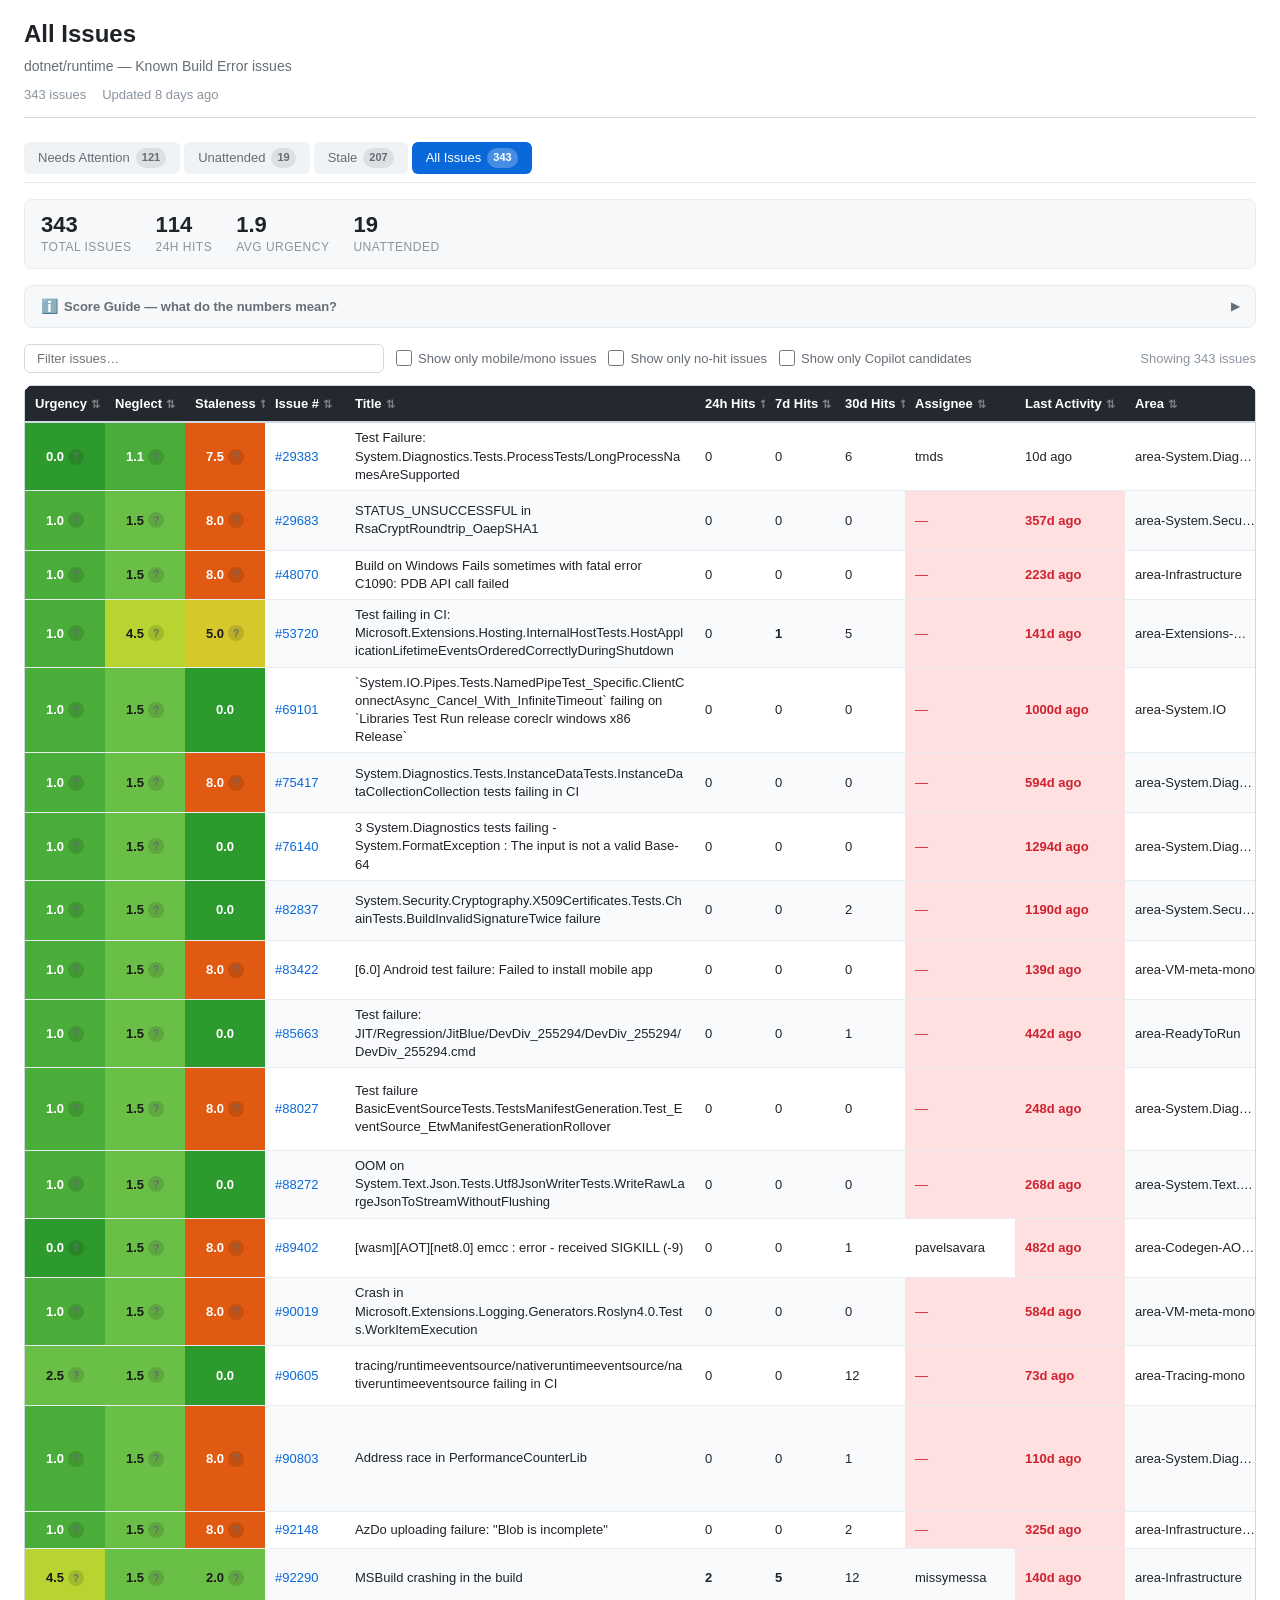
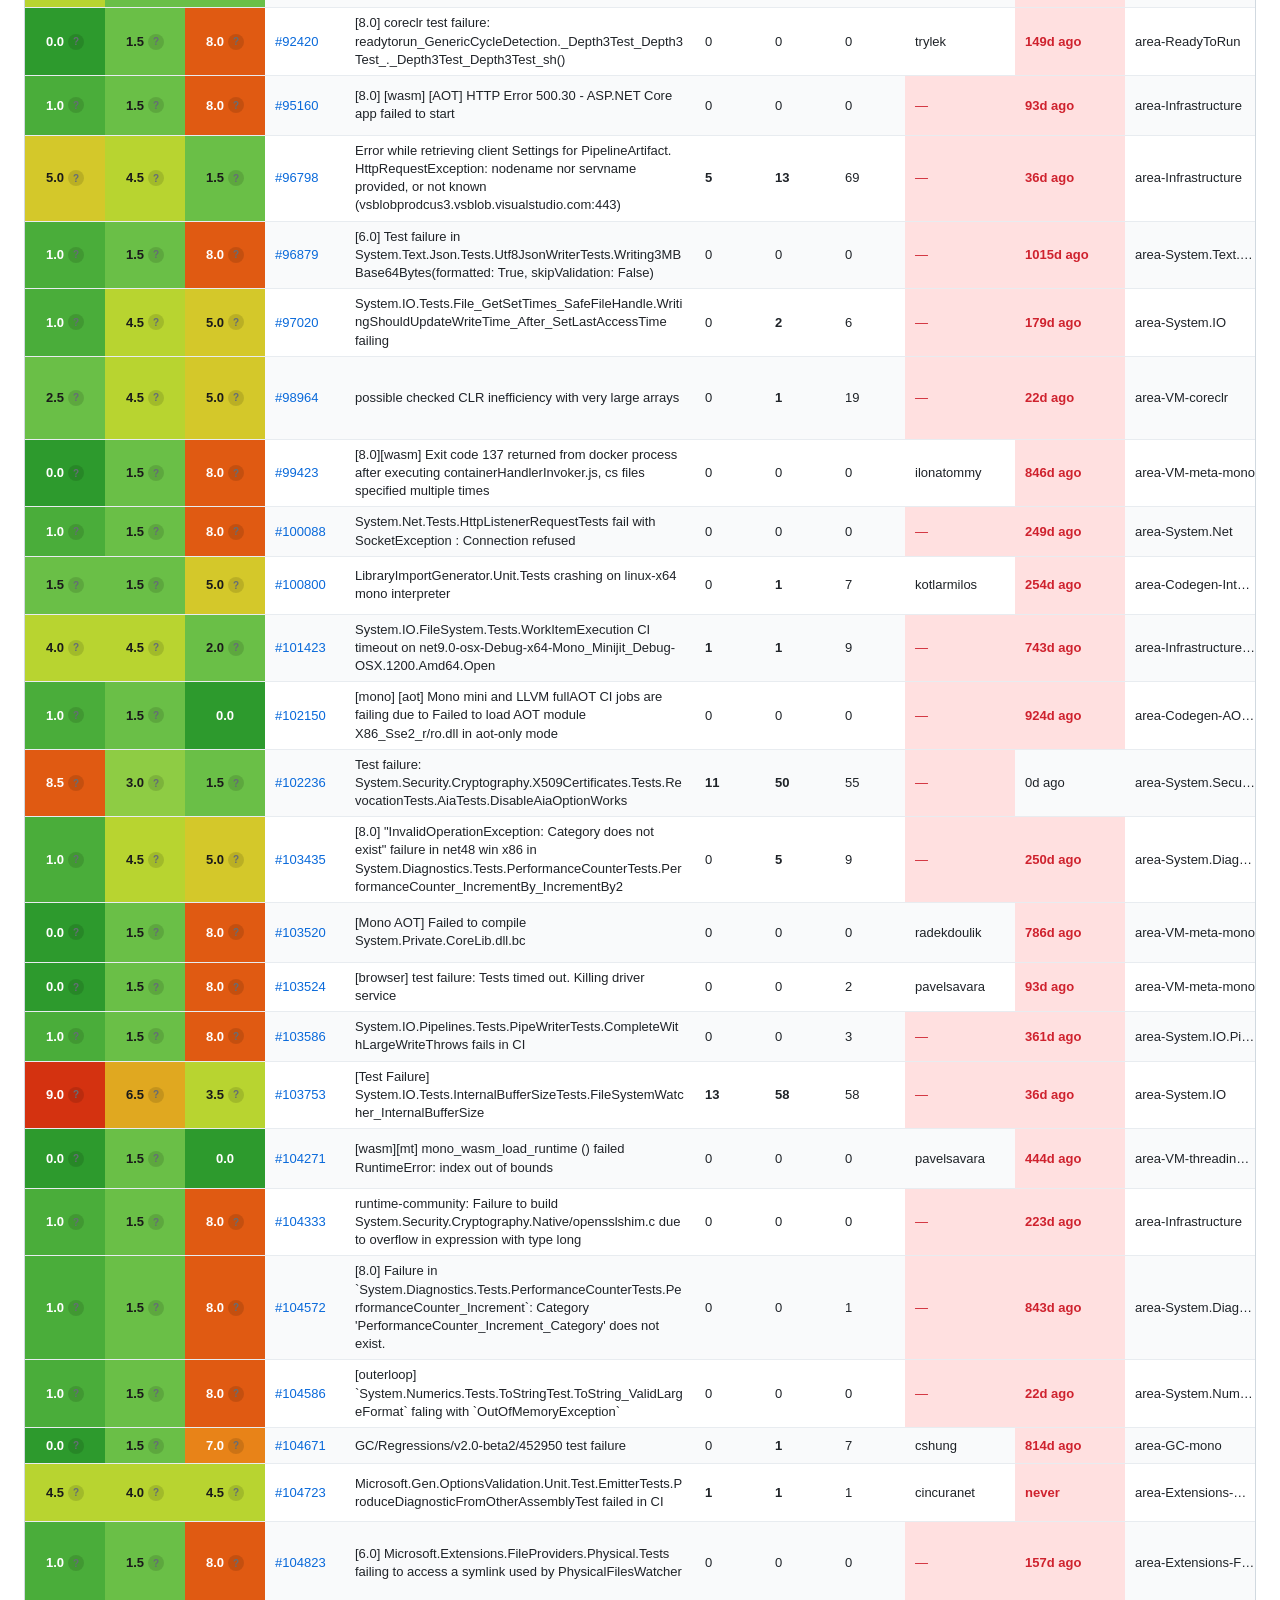
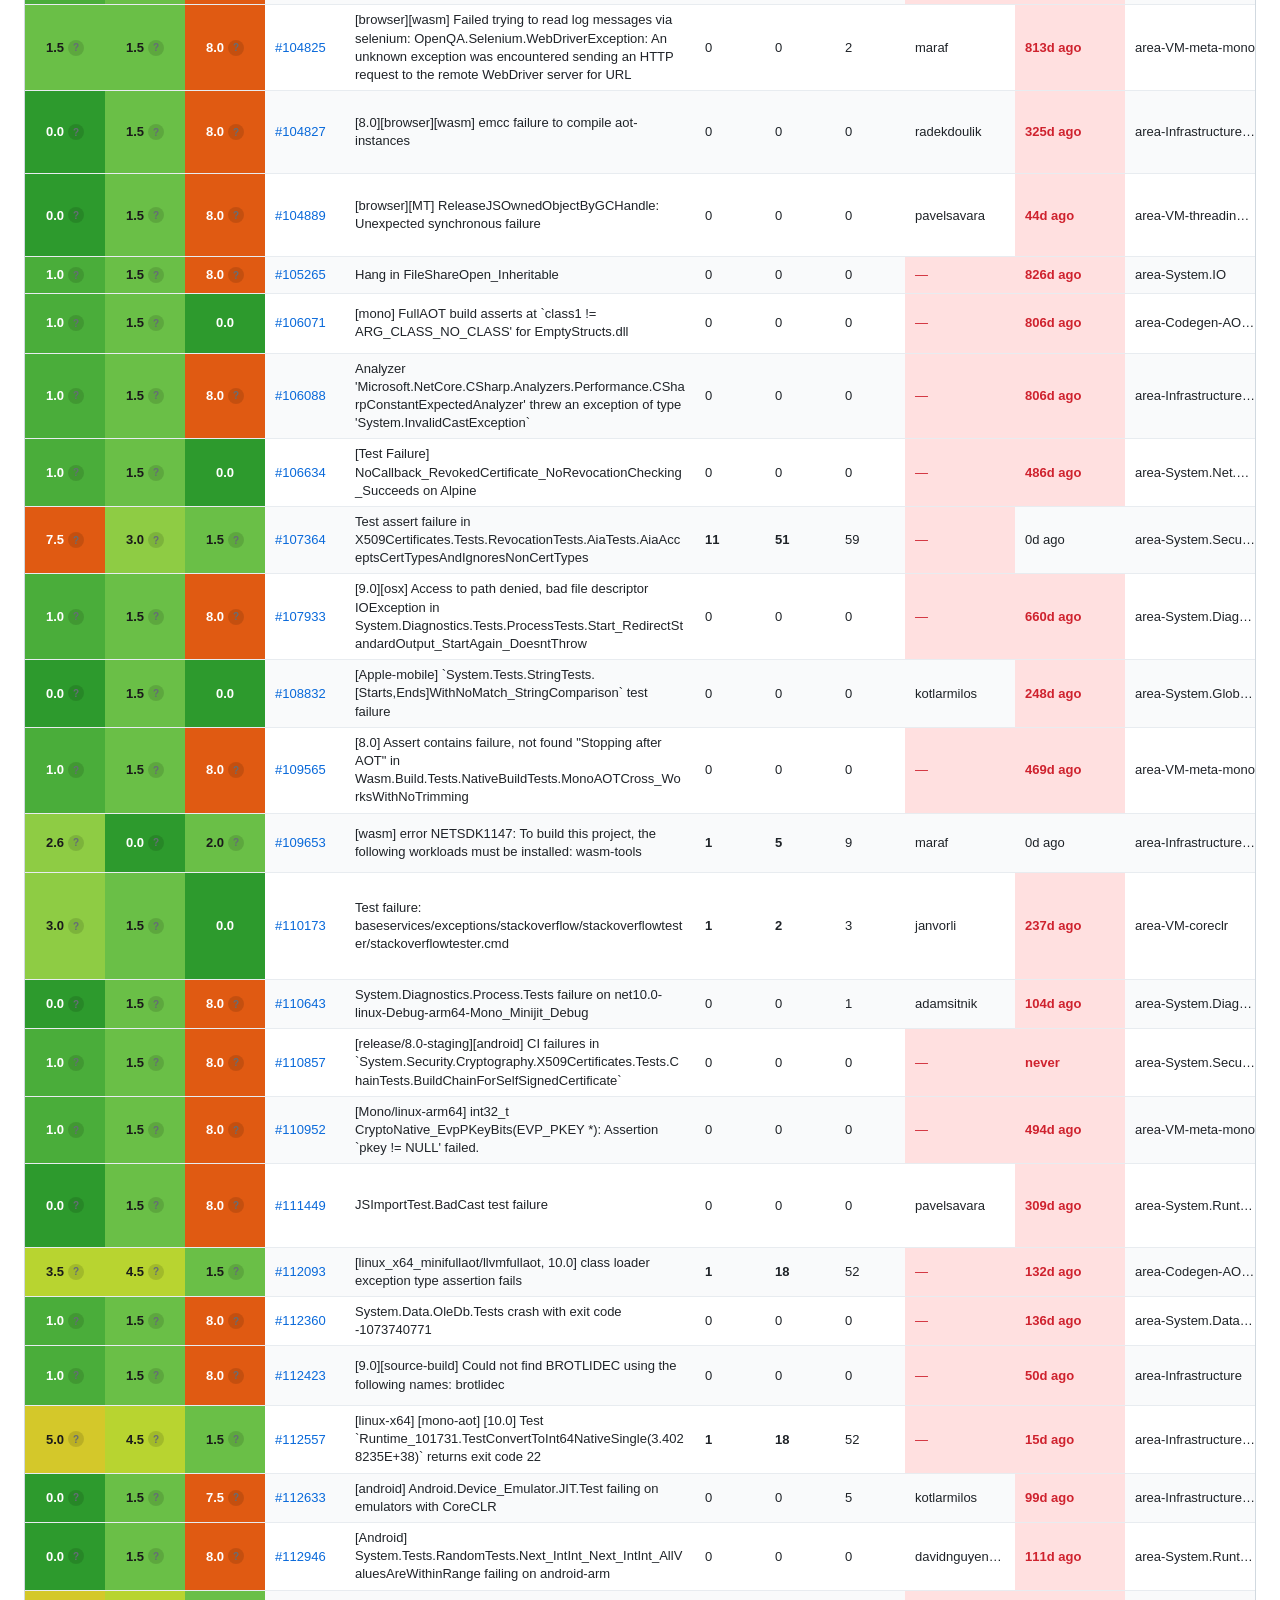
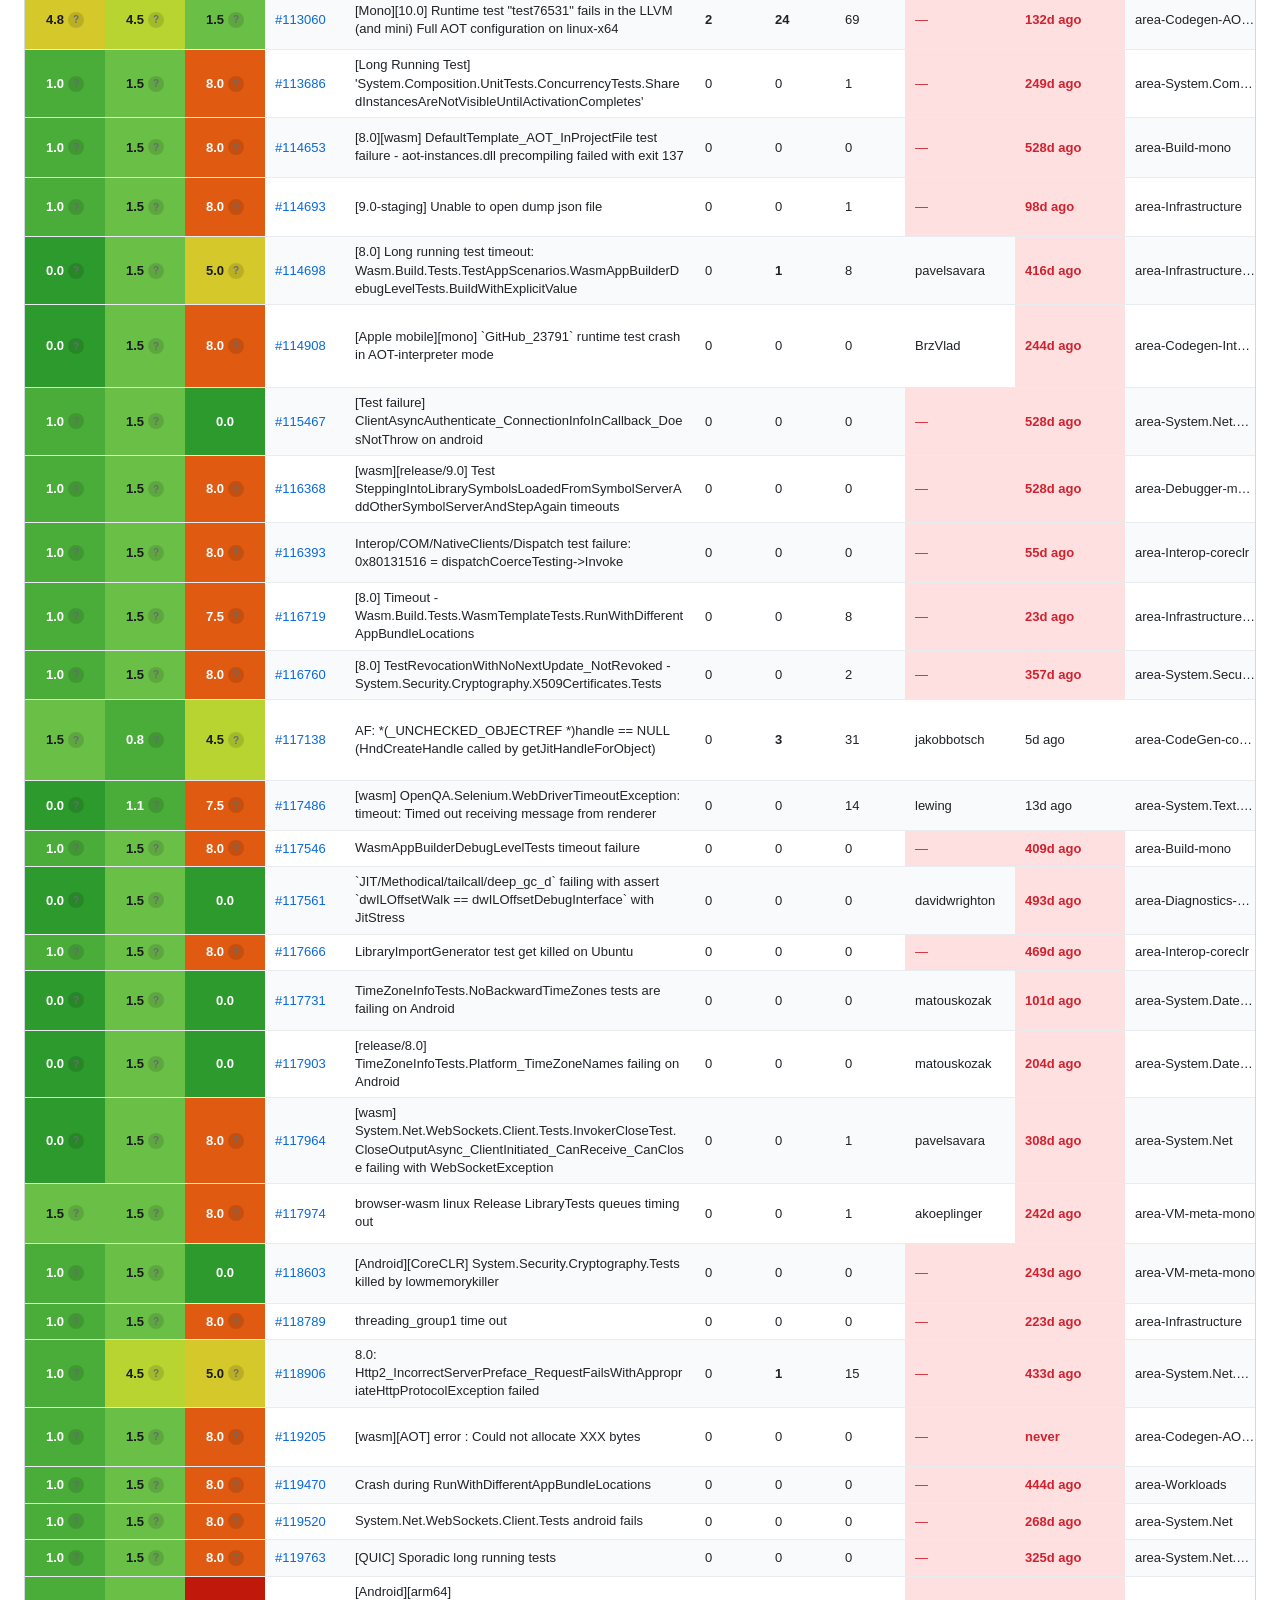
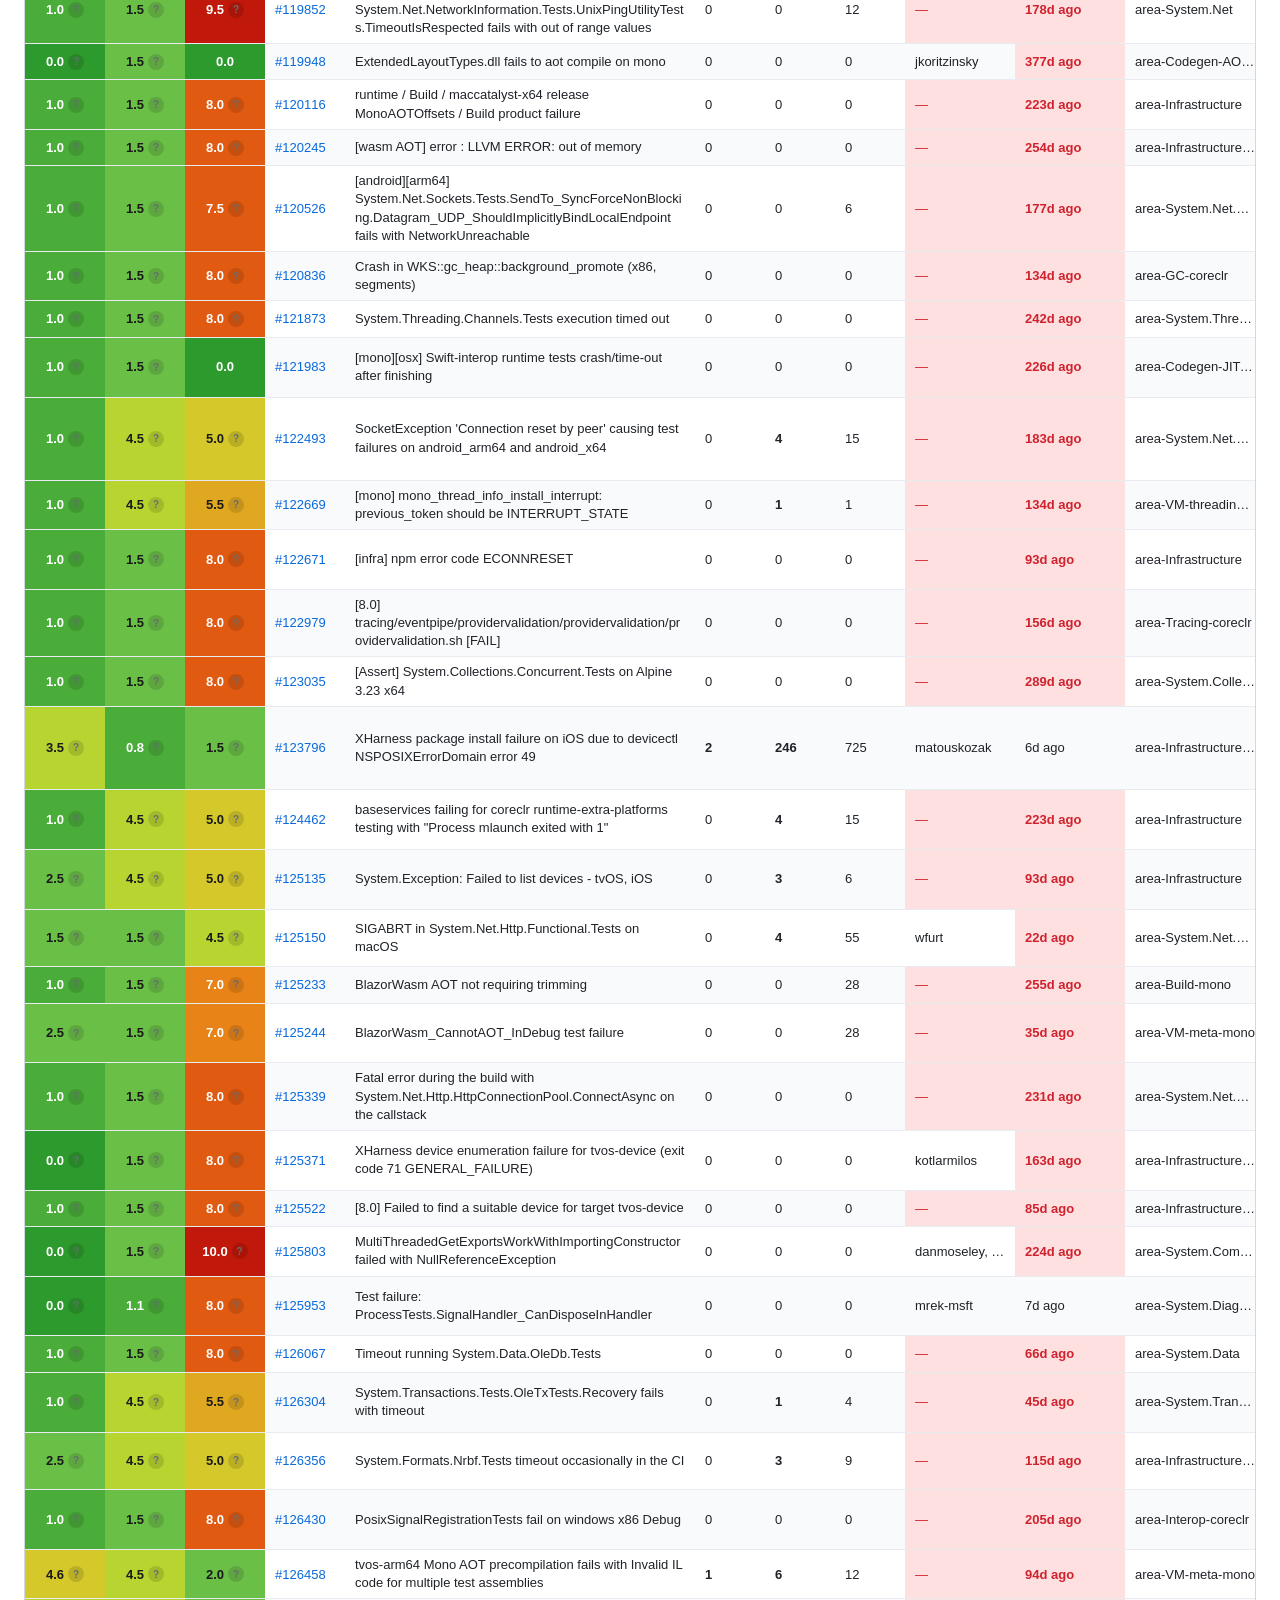
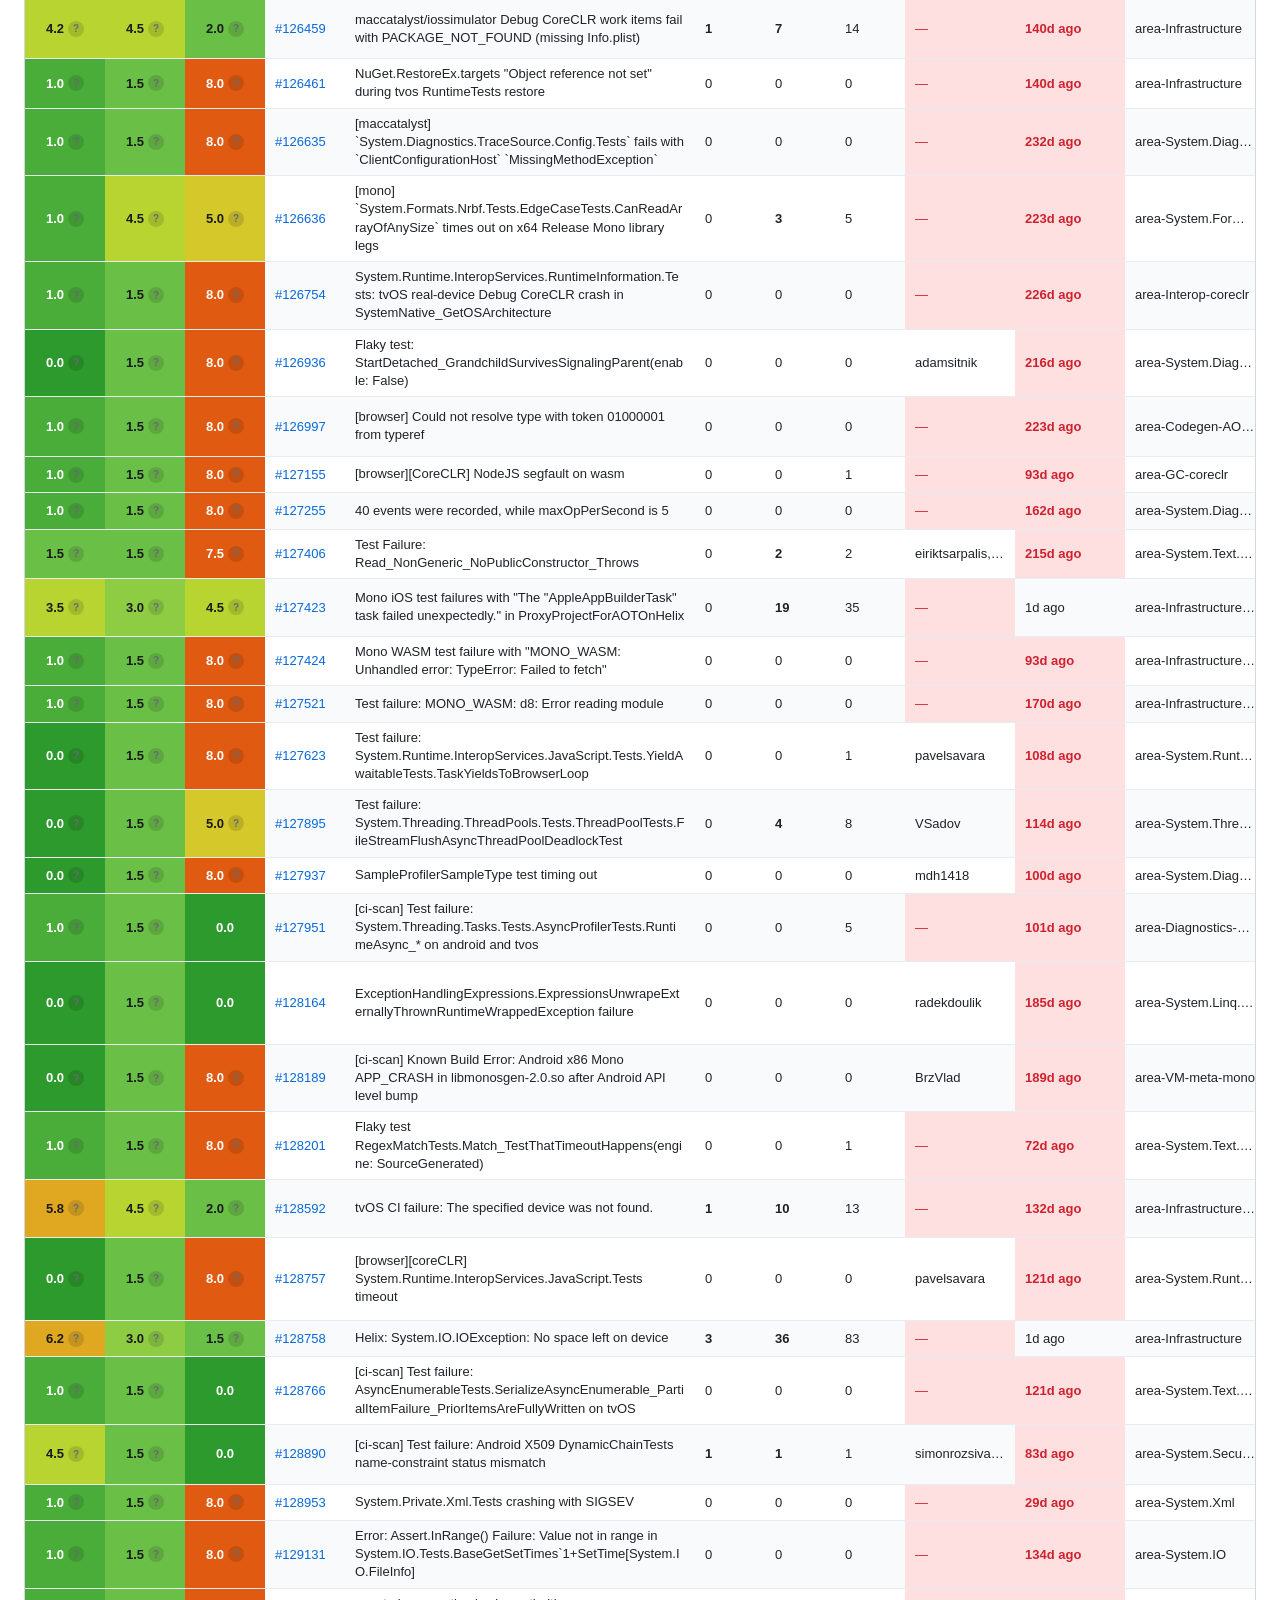
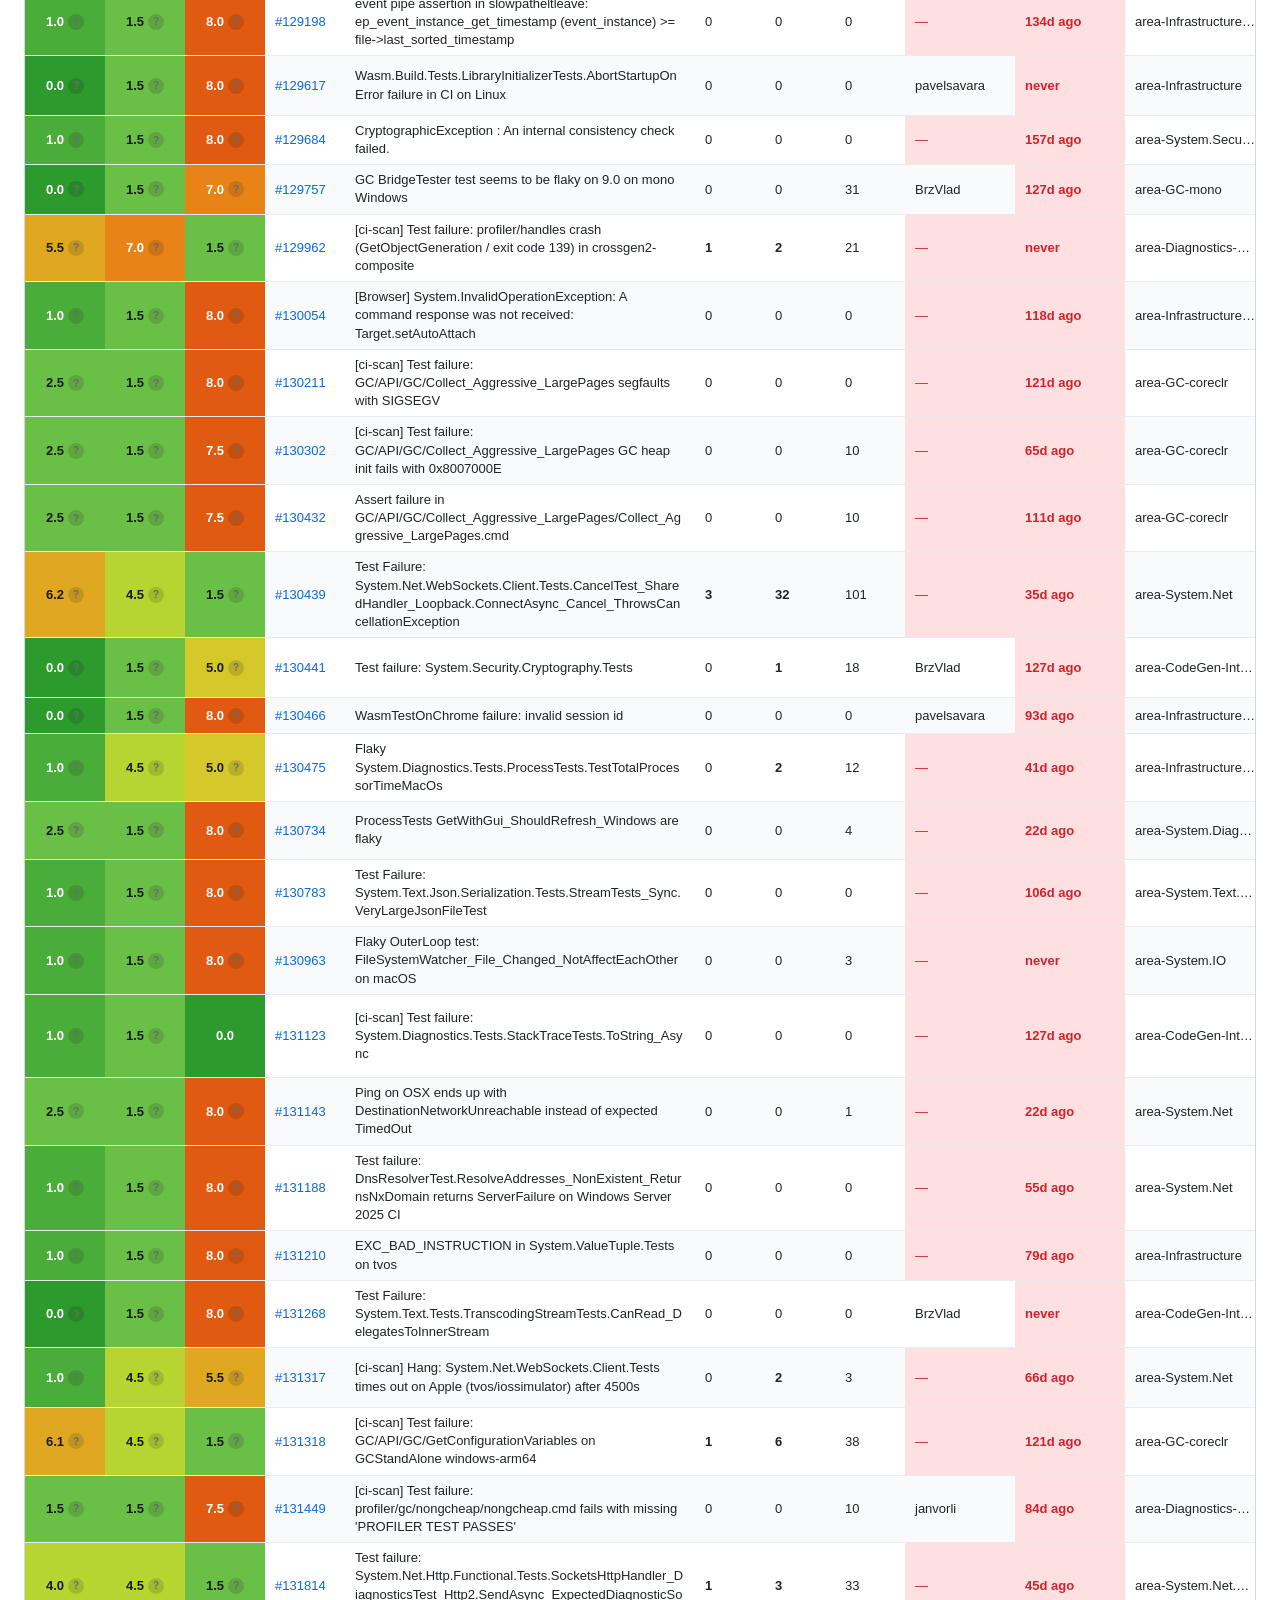
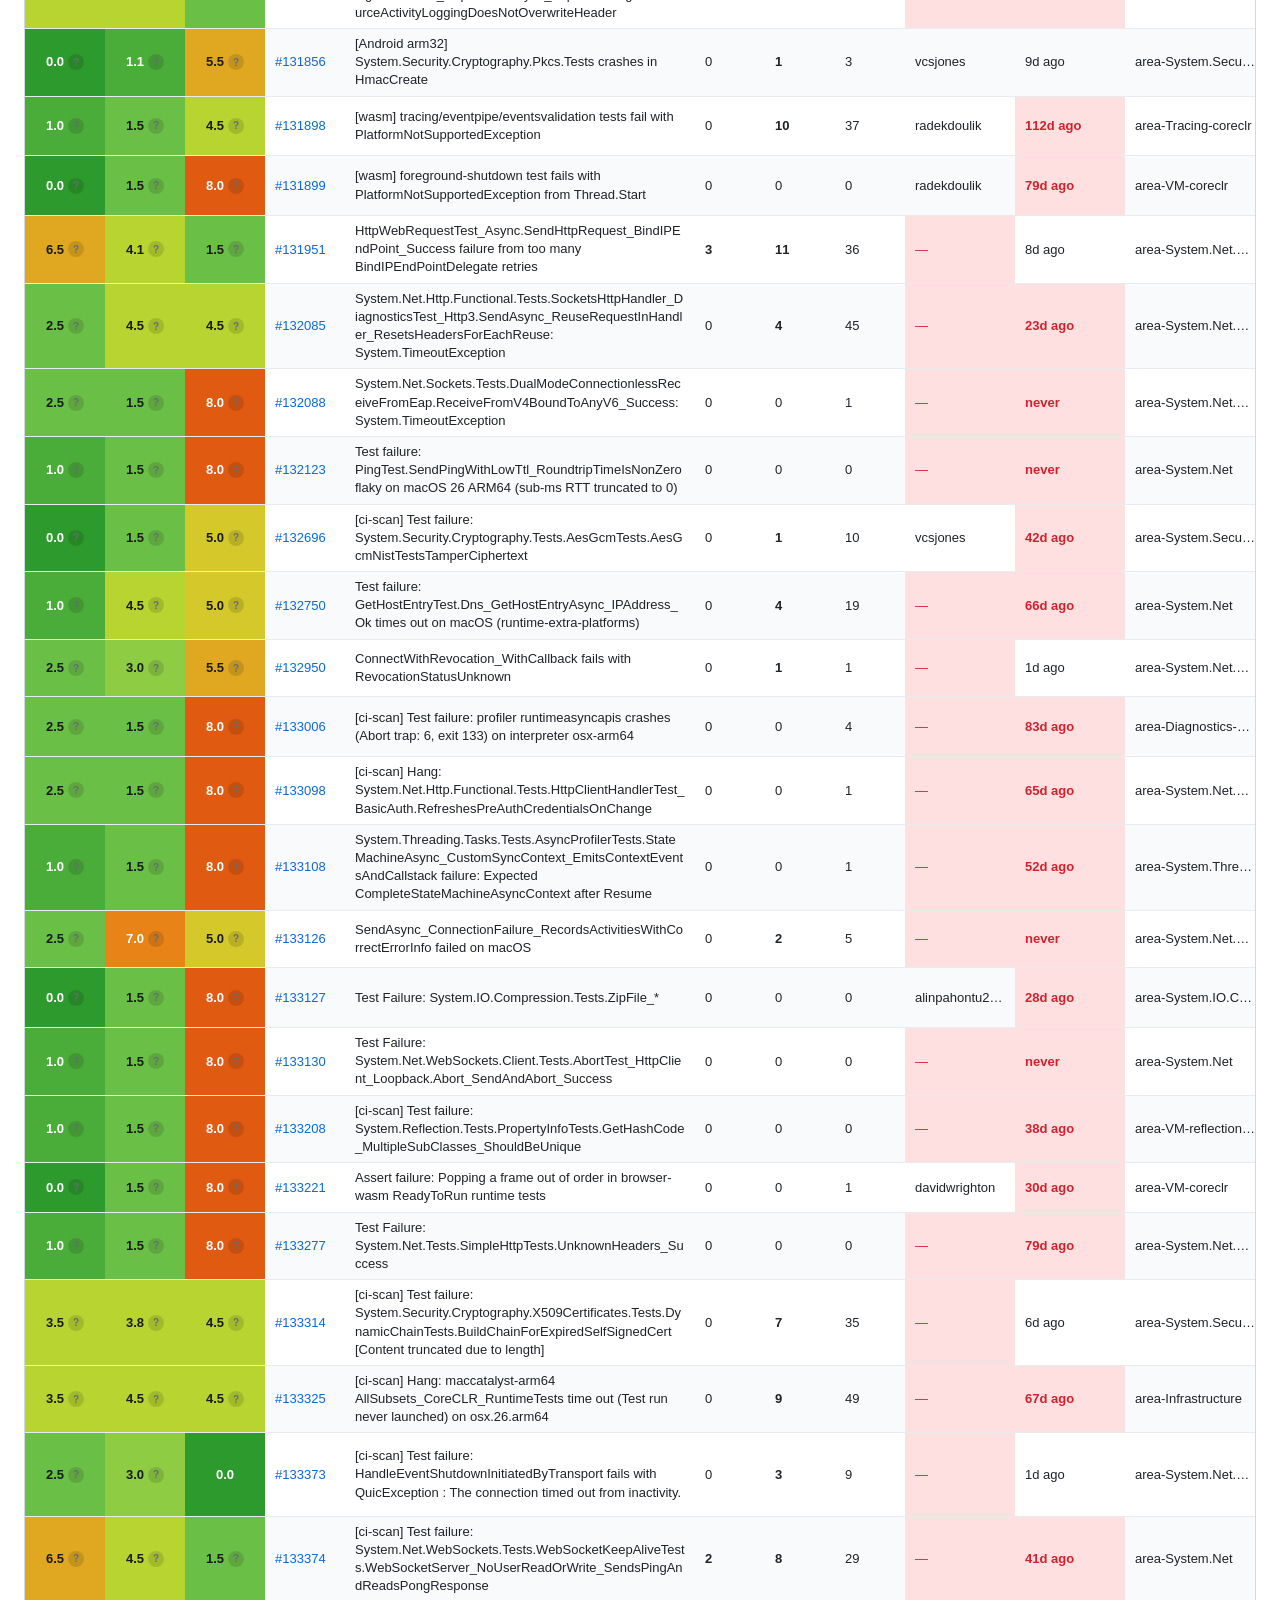
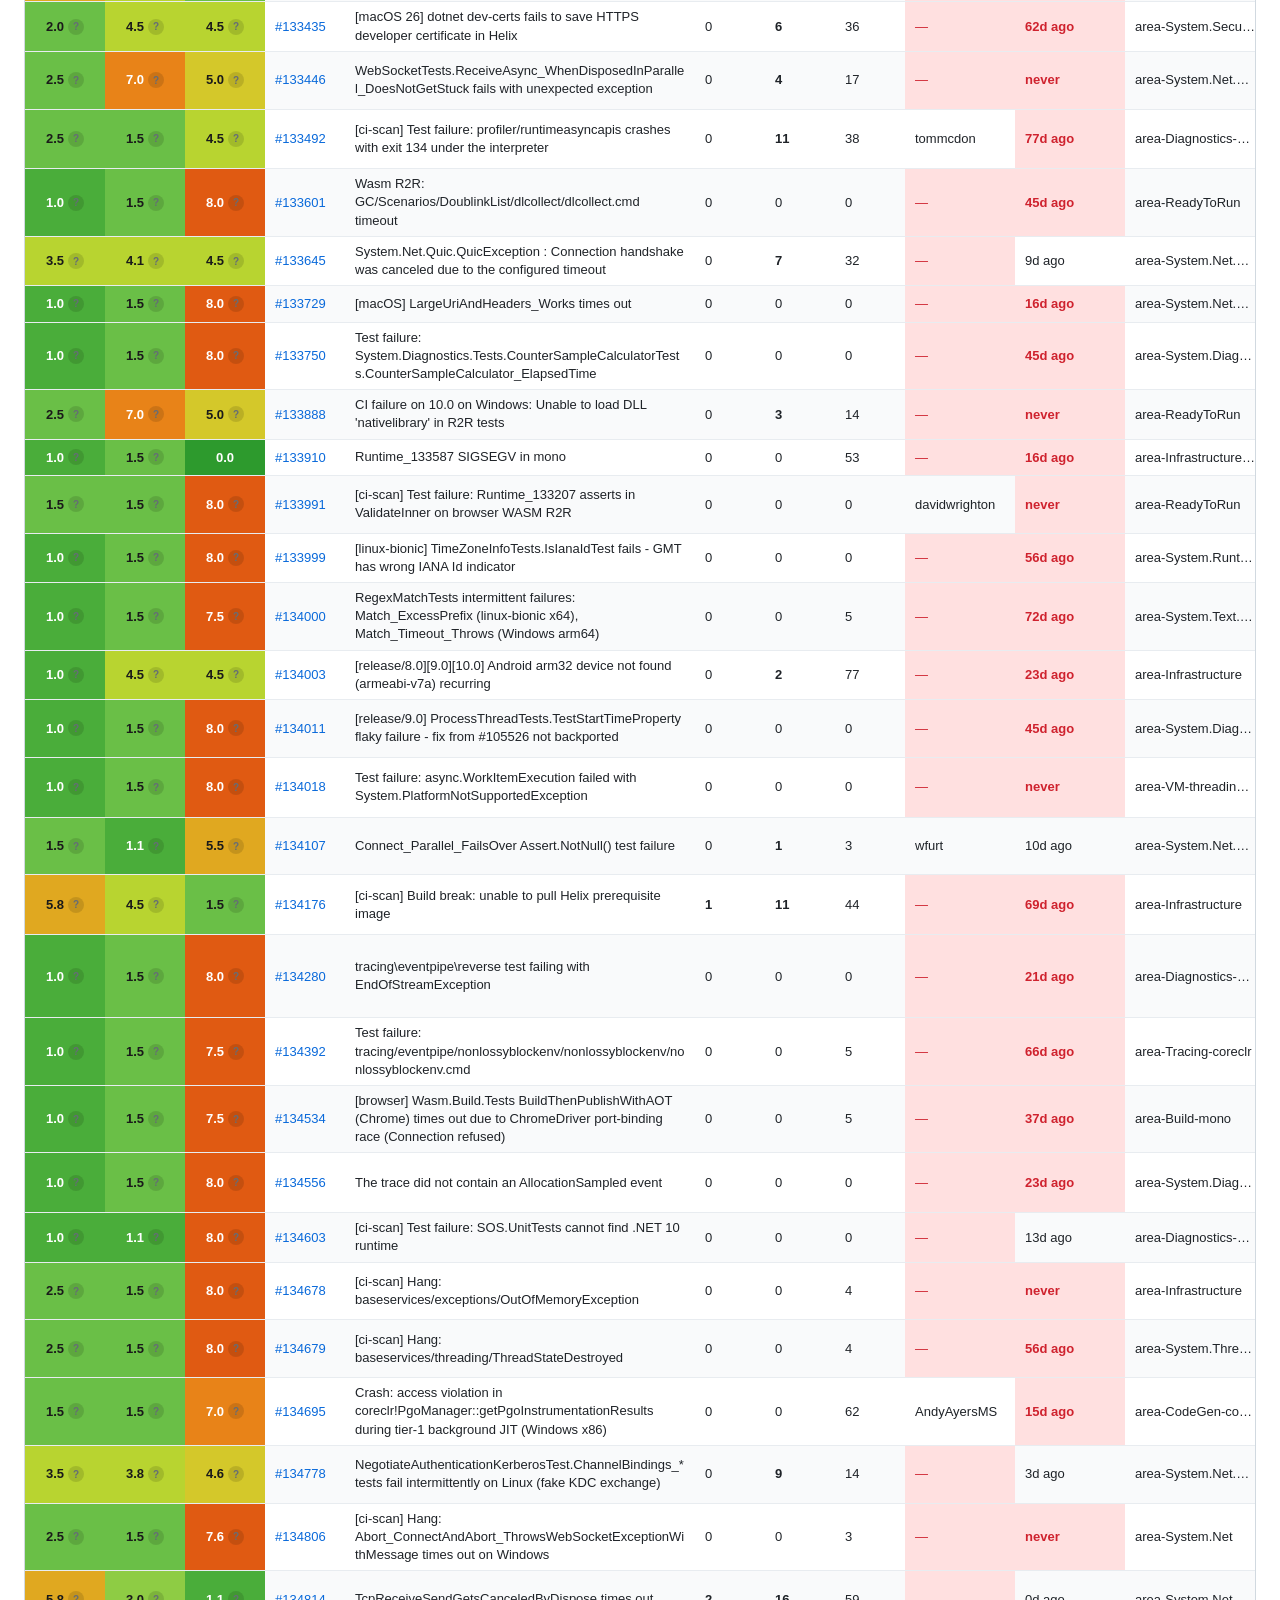
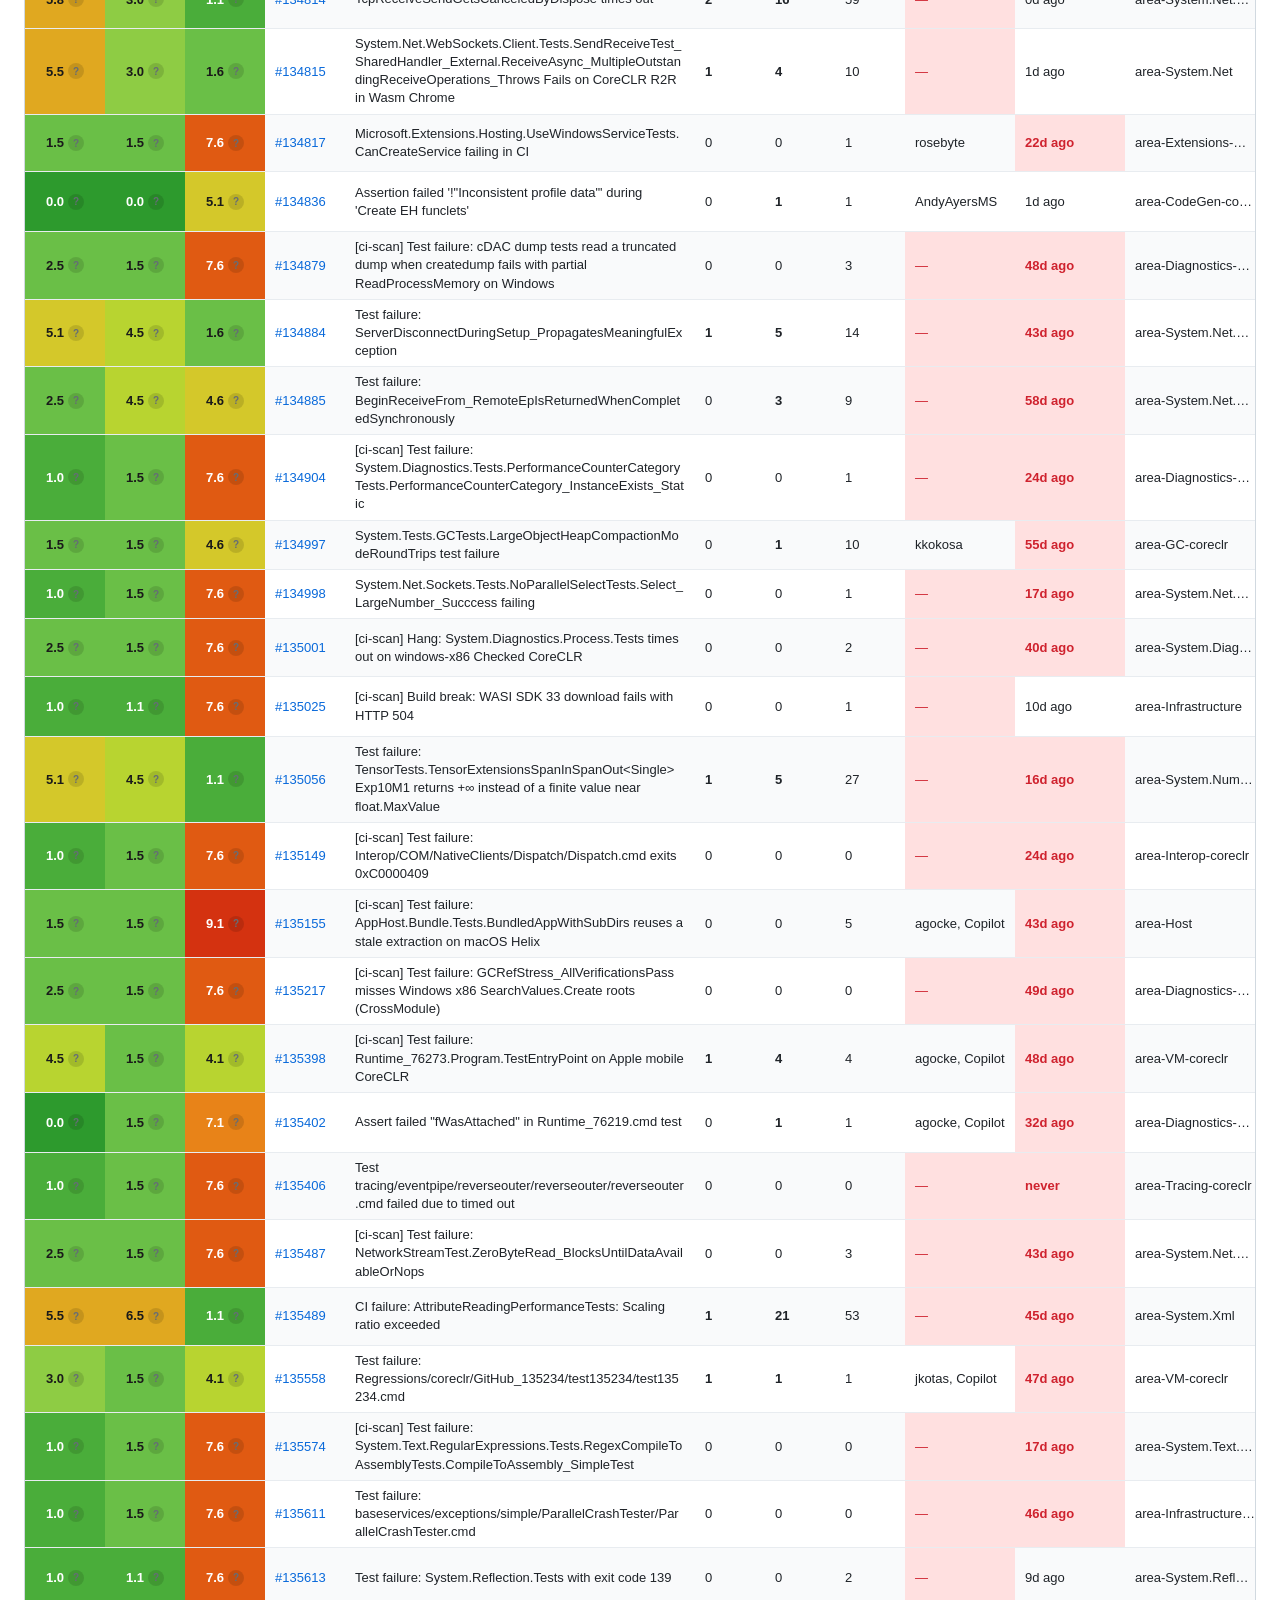
==== commit 0cd48a09: "Update KBE reports" ====
--- a/pages/runtime/all.html
+++ b/pages/runtime/all.html
@@ -12,19 +12,19 @@
       <h1>All Issues</h1>
       <p class="subtitle">dotnet/runtime — Known Build Error issues</p>
       <div class="meta">
-        <span>331 issues</span>
-        <span id="last-updated" data-timestamp="2026-11-26T22:42:54Z">Updated…</span>
+        <span>343 issues</span>
+        <span id="last-updated" data-timestamp="2026-11-27T04:40:46Z">Updated…</span>
       </div>
     </div>
 
-    <nav class="report-nav"><a href="needs-attention.html" class="">Needs Attention<span class="nav-count">122</span></a><a href="unattended.html" class="">Unattended<span class="nav-count">19</span></a><a href="stale.html" class="">Stale<span class="nav-count">198</span></a><a href="all.html" class="active">All Issues<span class="nav-count">331</span></a></nav>
+    <nav class="report-nav"><a href="needs-attention.html" class="">Needs Attention<span class="nav-count">121</span></a><a href="unattended.html" class="">Unattended<span class="nav-count">19</span></a><a href="stale.html" class="">Stale<span class="nav-count">207</span></a><a href="all.html" class="active">All Issues<span class="nav-count">343</span></a></nav>
 
-    <div class="stats-bar"><div class="stat-item"><span class="stat-value">331</span><span class="stat-label">Total Issues</span></div><div class="stat-item"><span class="stat-value">129</span><span class="stat-label">24h Hits</span></div><div class="stat-item"><span class="stat-value">1.9</span><span class="stat-label">Avg Urgency</span></div><div class="stat-item"><span class="stat-value">19</span><span class="stat-label">Unattended</span></div></div>
+    <div class="stats-bar"><div class="stat-item"><span class="stat-value">343</span><span class="stat-label">Total Issues</span></div><div class="stat-item"><span class="stat-value">114</span><span class="stat-label">24h Hits</span></div><div class="stat-item"><span class="stat-value">1.9</span><span class="stat-label">Avg Urgency</span></div><div class="stat-item"><span class="stat-value">19</span><span class="stat-label">Unattended</span></div></div>
 
     <details class="score-guide"><summary>Score Guide — what do the numbers mean?<span class="chevron">▶</span></summary><div class="score-guide-body"><div class="score-guide-card"><h3>Urgency (0–10)</h3><p class="guide-question">How urgently does this issue need attention?</p><ul><li>24-hour and 7-day hit counts</li><li>Hit trend (acceleration)</li><li>blocking-clean-ci label</li><li>Issue age vs hit volume</li><li>Whether unassigned</li></ul><p class="guide-hint">Higher = more urgent. Many recent hits, accelerating trends, or blocking labels push the score up.</p></div><div class="score-guide-card"><h3>Neglect (0–10)</h3><p class="guide-question">Is this issue being ignored despite being active?</p><ul><li>Hits with no assignee</li><li>Hits with no human comments</li><li>High hits + untriaged label</li><li>Days since last human comment</li><li>Missing area label</li></ul><p class="guide-hint">Higher = more neglected. Active issues with no one investigating score highest.</p></div><div class="score-guide-card"><h3>Staleness (0–10)</h3><p class="guide-question">Is this issue likely resolved or stale?</p><ul><li>Zero 24-hour hits</li><li>Zero 7-day hits</li><li>Days since last update</li><li>Issue age</li><li>Low monthly hit count</li></ul><p class="guide-hint">Higher = more stale. Issues with no recent hits and no recent updates score highest.</p></div></div></details>
 
-    <div class="filter-bar"><input type="text" id="filter-input" placeholder="Filter issues…" aria-label="Filter issues"><label class="mobile-filter-toggle"><input type="checkbox" id="mobile-filter-checkbox"><span class="toggle-label">Show only mobile/mono issues</span></label><label class="mobile-filter-toggle"><input type="checkbox" id="no-hits-filter-checkbox"><span class="toggle-label">Show only no-hit issues</span></label><label class="mobile-filter-toggle" title="Issues with a known area label, excluding mobile/mono, special environments (iOS, Android, WASI, wasm), and infrastructure/VM-internals/AOT/GC areas. Sorted by staleness ascending (freshest first)."><input type="checkbox" id="copilot-candidate-filter-checkbox"><span class="toggle-label">Show only Copilot candidates</span></label><span class="active-label-filter" id="active-label-filter" style="display:none"></span><span class="row-count" id="row-count"></span></div><div class="table-container"><table class="data-table"><thead><tr><th data-sortable data-sort-type="number" style="width:80px">Urgency<span class="sort-indicator">⇅</span><span class="col-resize"></span></th><th data-sortable data-sort-type="number" style="width:80px">Neglect<span class="sort-indicator">⇅</span><span class="col-resize"></span></th><th data-sortable data-sort-type="number" style="width:80px">Staleness<span class="sort-indicator">⇅</span><span class="col-resize"></span></th><th data-sortable data-sort-type="number" style="width:80px">Issue #<span class="sort-indicator">⇅</span><span class="col-resize"></span></th><th data-sortable data-sort-type="text" style="width:350px">Title<span class="sort-indicator">⇅</span><span class="col-resize"></span></th><th data-sortable data-sort-type="number" style="width:70px">24h Hits<span class="sort-indicator">⇅</span><span class="col-resize"></span></th><th data-sortable data-sort-type="number" style="width:70px">7d Hits<span class="sort-indicator">⇅</span><span class="col-resize"></span></th><th data-sortable data-sort-type="number" style="width:70px">30d Hits<span class="sort-indicator">⇅</span><span class="col-resize"></span></th><th data-sortable data-sort-type="text" style="width:110px">Assignee<span class="sort-indicator">⇅</span><span class="col-resize"></span></th><th data-sortable data-sort-type="number" style="width:110px">Last Activity<span class="sort-indicator">⇅</span><span class="col-resize"></span></th><th data-sortable data-sort-type="text" style="width:140px">Area<span class="sort-indicator">⇅</span><span class="col-resize"></span></th><th data-sortable data-sort-type="number" style="width:60px">Age<span class="sort-indicator">⇅</span><span class="col-resize"></span></th><th data-sortable data-sort-type="text" style="width:280px">Labels<span class="sort-indicator">⇅</span><span class="col-resize"></span></th></tr></thead><tbody><tr data-copilot-candidate="true"><td class="score-td severity-0" data-sort-value="0.00"><span class="score-cell">0.0<span class="tooltip-trigger">?<span class="tooltip-content">Urgency: 0.0 / 10.0</span></span></span></td><td class="score-td severity-1" data-sort-value="1.12"><span class="score-cell">1.1<span class="tooltip-trigger">?<span class="tooltip-content">Neglect: 1.1 / 10.0</span></span></span></td><td class="score-td severity-8" data-sort-value="7.50"><span class="score-cell">7.5<span class="tooltip-trigger">?<span class="tooltip-content">Staleness: 7.5 / 10.0</span></span></span></td><td data-sort-value="29383"><a href="https://github.com/dotnet/runtime/issues/29383" target="_blank" rel="noopener">#29383</a></td><td class="title-cell">Test Failure: System.Diagnostics.Tests.ProcessTests/LongProcessNamesAreSupported</td><td class="" data-sort-value="0">0</td><td class="" data-sort-value="0">0</td><td class="" data-sort-value="6">6</td><td>tmds</td><td class="" data-sort-value="10">10d ago</td><td>area-System.Diagnostics.Process</td><td data-sort-value="2771">2771d</td><td class="labels-cell"><span class="label-badge clickable" data-label="area-System.Diagnostics.Process">area-System.Diagnostics.Process</span><span class="label-badge clickable" data-label="test-run-core">test-run-core</span><span class="label-badge clickable" data-label="blocking-clean-ci-optional">blocking-clean-ci-optional</span></td></tr><tr data-no-hits="true"><td class="score-td severity-1" data-sort-value="1.00"><span class="score-cell">1.0<span class="tooltip-trigger">?<span class="tooltip-content">Urgency: 1.0 / 10.0</span></span></span></td><td class="score-td severity-2" data-sort-value="1.50"><span class="score-cell">1.5<span class="tooltip-trigger">?<span class="tooltip-content">Neglect: 1.5 / 10.0</span></span></span></td><td class="score-td severity-8" data-sort-value="8.00"><span class="score-cell">8.0<span class="tooltip-trigger">?<span class="tooltip-content">Staleness: 8.0 / 10.0</span></span></span></td><td data-sort-value="29683"><a href="https://github.com/dotnet/runtime/issues/29683" target="_blank" rel="noopener">#29683</a></td><td class="title-cell">STATUS_UNSUCCESSFUL in  RsaCryptRoundtrip_OaepSHA1</td><td class="" data-sort-value="0">0</td><td class="" data-sort-value="0">0</td><td class="" data-sort-value="0">0</td><td class="no-assignee">—</td><td class="stale-activity" data-sort-value="357">357d ago</td><td>area-System.Security</td><td data-sort-value="2739">2739d</td><td class="labels-cell"><span class="label-badge clickable" data-label="area-System.Security">area-System.Security</span><span class="label-badge clickable" data-label="tracking-external-issue">tracking-external-issue</span></td></tr><tr data-no-hits="true"><td class="score-td severity-1" data-sort-value="1.00"><span class="score-cell">1.0<span class="tooltip-trigger">?<span class="tooltip-content">Urgency: 1.0 / 10.0</span></span></span></td><td class="score-td severity-2" data-sort-value="1.50"><span class="score-cell">1.5<span class="tooltip-trigger">?<span class="tooltip-content">Neglect: 1.5 / 10.0</span></span></span></td><td class="score-td severity-8" data-sort-value="8.00"><span class="score-cell">8.0<span class="tooltip-trigger">?<span class="tooltip-content">Staleness: 8.0 / 10.0</span></span></span></td><td data-sort-value="48070"><a href="https://github.com/dotnet/runtime/issues/48070" target="_blank" rel="noopener">#48070</a></td><td class="title-cell">Build on Windows Fails sometimes with fatal error C1090: PDB API call failed</td><td class="" data-sort-value="0">0</td><td class="" data-sort-value="0">0</td><td class="" data-sort-value="0">0</td><td class="no-assignee">—</td><td class="stale-activity" data-sort-value="223">223d ago</td><td>area-Infrastructure</td><td data-sort-value="2116">2116d</td><td class="labels-cell"><span class="label-badge clickable" data-label="area-Infrastructure">area-Infrastructure</span></td></tr><tr data-copilot-candidate="true"><td class="score-td severity-1" data-sort-value="1.00"><span class="score-cell">1.0<span class="tooltip-trigger">?<span class="tooltip-content">Urgency: 1.0 / 10.0</span></span></span></td><td class="score-td severity-4" data-sort-value="4.50"><span class="score-cell">4.5<span class="tooltip-trigger">?<span class="tooltip-content">Neglect: 4.5 / 10.0</span></span></span></td><td class="score-td severity-5" data-sort-value="5.00"><span class="score-cell">5.0<span class="tooltip-trigger">?<span class="tooltip-content">Staleness: 5.0 / 10.0</span></span></span></td><td data-sort-value="53720"><a href="https://github.com/dotnet/runtime/issues/53720" target="_blank" rel="noopener">#53720</a></td><td class="title-cell">Test failing in CI: Microsoft.Extensions.Hosting.InternalHostTests.HostApplicationLifetimeEventsOrderedCorrectlyDuringShutdown</td><td class="" data-sort-value="0">0</td><td class="hits-active" data-sort-value="1">1</td><td class="" data-sort-value="5">5</td><td class="no-assignee">—</td><td class="stale-activity" data-sort-value="140">140d ago</td><td>area-Extensions-Hosting</td><td data-sort-value="2001">2001d</td><td class="labels-cell"><span class="label-badge clickable" data-label="area-Extensions-Hosting">area-Extensions-Hosting</span></td></tr><tr data-no-hits="true" data-copilot-candidate="true"><td class="score-td severity-1" data-sort-value="1.00"><span class="score-cell">1.0<span class="tooltip-trigger">?<span class="tooltip-content">Urgency: 1.0 / 10.0</span></span></span></td><td class="score-td severity-2" data-sort-value="1.50"><span class="score-cell">1.5<span class="tooltip-trigger">?<span class="tooltip-content">Neglect: 1.5 / 10.0</span></span></span></td><td class="score-td severity-0" data-sort-value="0.00"><span class="score-cell">0.0</span></td><td data-sort-value="69101"><a href="https://github.com/dotnet/runtime/issues/69101" target="_blank" rel="noopener">#69101</a></td><td class="title-cell">`System.IO.Pipes.Tests.NamedPipeTest_Specific.ClientConnectAsync_Cancel_With_InfiniteTimeout` failing on `Libraries Test Run release coreclr windows x86 Release`</td><td class="" data-sort-value="0">0</td><td class="" data-sort-value="0">0</td><td class="" data-sort-value="0">0</td><td class="no-assignee">—</td><td class="stale-activity" data-sort-value="1000">1000d ago</td><td>area-System.IO</td><td data-sort-value="1661">1661d</td><td class="labels-cell"><span class="label-badge clickable" data-label="test-failure">test-failure</span><span class="label-badge clickable" data-label="area-System.IO">area-System.IO</span><span class="label-badge clickable" data-label="disabled-test">disabled-test</span><span class="label-badge clickable" data-label="os-windows">os-windows</span></td></tr><tr data-no-hits="true" data-copilot-candidate="true"><td class="score-td severity-1" data-sort-value="1.00"><span class="score-cell">1.0<span class="tooltip-trigger">?<span class="tooltip-content">Urgency: 1.0 / 10.0</span></span></span></td><td class="score-td severity-2" data-sort-value="1.50"><span class="score-cell">1.5<span class="tooltip-trigger">?<span class="tooltip-content">Neglect: 1.5 / 10.0</span></span></span></td><td class="score-td severity-8" data-sort-value="8.00"><span class="score-cell">8.0<span class="tooltip-trigger">?<span class="tooltip-content">Staleness: 8.0 / 10.0</span></span></span></td><td data-sort-value="75417"><a href="https://github.com/dotnet/runtime/issues/75417" target="_blank" rel="noopener">#75417</a></td><td class="title-cell">System.Diagnostics.Tests.InstanceDataTests.InstanceDataCollectionCollection tests failing in CI </td><td class="" data-sort-value="0">0</td><td class="" data-sort-value="0">0</td><td class="" data-sort-value="0">0</td><td class="no-assignee">—</td><td class="stale-activity" data-sort-value="593">593d ago</td><td>area-System.Diagnostics.PerformanceCounter</td><td data-sort-value="1537">1537d</td><td class="labels-cell"><span class="label-badge clickable" data-label="needs-further-triage">needs-further-triage</span><span class="label-badge clickable" data-label="area-System.Diagnostics.PerformanceCounter">area-System.Diagnostics.PerformanceCounter</span></td></tr><tr data-mobile="true" data-no-hits="true"><td class="score-td severity-1" data-sort-value="1.00"><span class="score-cell">1.0<span class="tooltip-trigger">?<span class="tooltip-content">Urgency: 1.0 / 10.0</span></span></span></td><td class="score-td severity-2" data-sort-value="1.50"><span class="score-cell">1.5<span class="tooltip-trigger">?<span class="tooltip-content">Neglect: 1.5 / 10.0</span></span></span></td><td class="score-td severity-0" data-sort-value="0.00"><span class="score-cell">0.0</span></td><td data-sort-value="76140"><a href="https://github.com/dotnet/runtime/issues/76140" target="_blank" rel="noopener">#76140</a></td><td class="title-cell">3 System.Diagnostics tests failing - System.FormatException : The input is not a valid Base-64</td><td class="" data-sort-value="0">0</td><td class="" data-sort-value="0">0</td><td class="" data-sort-value="0">0</td><td class="no-assignee">—</td><td class="stale-activity" data-sort-value="1294">1294d ago</td><td>area-System.Diagnostics.Process</td><td data-sort-value="1524">1524d</td><td class="labels-cell"><span class="label-badge clickable" data-label="area-System.Diagnostics.Process">area-System.Diagnostics.Process</span><span class="label-badge clickable" data-label="disabled-test">disabled-test</span><span class="label-badge clickable" data-label="os-android">os-android</span></td></tr><tr data-mobile="true"><td class="score-td severity-1" data-sort-value="1.00"><span class="score-cell">1.0<span class="tooltip-trigger">?<span class="tooltip-content">Urgency: 1.0 / 10.0</span></span></span></td><td class="score-td severity-2" data-sort-value="1.50"><span class="score-cell">1.5<span class="tooltip-trigger">?<span class="tooltip-content">Neglect: 1.5 / 10.0</span></span></span></td><td class="score-td severity-0" data-sort-value="0.00"><span class="score-cell">0.0</span></td><td data-sort-value="82837"><a href="https://github.com/dotnet/runtime/issues/82837" target="_blank" rel="noopener">#82837</a></td><td class="title-cell">System.Security.Cryptography.X509Certificates.Tests.ChainTests.BuildInvalidSignatureTwice failure</td><td class="" data-sort-value="0">0</td><td class="" data-sort-value="0">0</td><td class="" data-sort-value="2">2</td><td class="no-assignee">—</td><td class="stale-activity" data-sort-value="1190">1190d ago</td><td>area-System.Security</td><td data-sort-value="1366">1366d</td><td class="labels-cell"><span class="label-badge clickable" data-label="area-System.Security">area-System.Security</span><span class="label-badge clickable" data-label="disabled-test">disabled-test</span><span class="label-badge clickable" data-label="runtime-mono">runtime-mono</span></td></tr><tr data-mobile="true" data-no-hits="true"><td class="score-td severity-1" data-sort-value="1.00"><span class="score-cell">1.0<span class="tooltip-trigger">?<span class="tooltip-content">Urgency: 1.0 / 10.0</span></span></span></td><td class="score-td severity-2" data-sort-value="1.50"><span class="score-cell">1.5<span class="tooltip-trigger">?<span class="tooltip-content">Neglect: 1.5 / 10.0</span></span></span></td><td class="score-td severity-8" data-sort-value="8.00"><span class="score-cell">8.0<span class="tooltip-trigger">?<span class="tooltip-content">Staleness: 8.0 / 10.0</span></span></span></td><td data-sort-value="83422"><a href="https://github.com/dotnet/runtime/issues/83422" target="_blank" rel="noopener">#83422</a></td><td class="title-cell">[6.0] Android test failure: Failed to install mobile app</td><td class="" data-sort-value="0">0</td><td class="" data-sort-value="0">0</td><td class="" data-sort-value="0">0</td><td class="no-assignee">—</td><td class="stale-activity" data-sort-value="139">139d ago</td><td>area-VM-meta-mono</td><td data-sort-value="1353">1353d</td><td class="labels-cell"><span class="label-badge clickable" data-label="arch-x64">arch-x64</span><span class="label-badge clickable" data-label="os-android">os-android</span><span class="label-badge clickable" data-label="area-VM-meta-mono">area-VM-meta-mono</span></td></tr><tr data-copilot-candidate="true"><td class="score-td severity-1" data-sort-value="1.00"><span class="score-cell">1.0<span class="tooltip-trigger">?<span class="tooltip-content">Urgency: 1.0 / 10.0</span></span></span></td><td class="score-td severity-2" data-sort-value="1.50"><span class="score-cell">1.5<span class="tooltip-trigger">?<span class="tooltip-content">Neglect: 1.5 / 10.0</span></span></span></td><td class="score-td severity-0" data-sort-value="0.00"><span class="score-cell">0.0</span></td><td data-sort-value="85663"><a href="https://github.com/dotnet/runtime/issues/85663" target="_blank" rel="noopener">#85663</a></td><td class="title-cell">Test failure: JIT/Regression/JitBlue/DevDiv_255294/DevDiv_255294/DevDiv_255294.cmd</td><td class="" data-sort-value="0">0</td><td class="" data-sort-value="0">0</td><td class="" data-sort-value="1">1</td><td class="no-assignee">—</td><td class="stale-activity" data-sort-value="442">442d ago</td><td>area-ReadyToRun</td><td data-sort-value="1304">1304d</td><td class="labels-cell"><span class="label-badge clickable" data-label="disabled-test">disabled-test</span><span class="label-badge clickable" data-label="area-ReadyToRun">area-ReadyToRun</span></td></tr><tr data-no-hits="true" data-copilot-candidate="true"><td class="score-td severity-1" data-sort-value="1.00"><span class="score-cell">1.0<span class="tooltip-trigger">?<span class="tooltip-content">Urgency: 1.0 / 10.0</span></span></span></td><td class="score-td severity-2" data-sort-value="1.50"><span class="score-cell">1.5<span class="tooltip-trigger">?<span class="tooltip-content">Neglect: 1.5 / 10.0</span></span></span></td><td class="score-td severity-8" data-sort-value="8.00"><span class="score-cell">8.0<span class="tooltip-trigger">?<span class="tooltip-content">Staleness: 8.0 / 10.0</span></span></span></td><td data-sort-value="88027"><a href="https://github.com/dotnet/runtime/issues/88027" target="_blank" rel="noopener">#88027</a></td><td class="title-cell">Test failure BasicEventSourceTests.TestsManifestGeneration.Test_EventSource_EtwManifestGenerationRollover</td><td class="" data-sort-value="0">0</td><td class="" data-sort-value="0">0</td><td class="" data-sort-value="0">0</td><td class="no-assignee">—</td><td class="stale-activity" data-sort-value="247">247d ago</td><td>area-System.Diagnostics.Tracing</td><td data-sort-value="1249">1249d</td><td class="labels-cell"><span class="label-badge clickable" data-label="arch-x86">arch-x86</span><span class="label-badge clickable" data-label="area-System.Diagnostics.Tracing">area-System.Diagnostics.Tracing</span><span class="label-badge clickable" data-label="os-windows">os-windows</span><span class="label-badge clickable" data-label="runtime-coreclr">runtime-coreclr</span></td></tr><tr data-no-hits="true" data-copilot-candidate="true"><td class="score-td severity-1" data-sort-value="1.00"><span class="score-cell">1.0<span class="tooltip-trigger">?<span class="tooltip-content">Urgency: 1.0 / 10.0</span></span></span></td><td class="score-td severity-2" data-sort-value="1.50"><span class="score-cell">1.5<span class="tooltip-trigger">?<span class="tooltip-content">Neglect: 1.5 / 10.0</span></span></span></td><td class="score-td severity-0" data-sort-value="0.00"><span class="score-cell">0.0</span></td><td data-sort-value="88272"><a href="https://github.com/dotnet/runtime/issues/88272" target="_blank" rel="noopener">#88272</a></td><td class="title-cell">OOM on  System.Text.Json.Tests.Utf8JsonWriterTests.WriteRawLargeJsonToStreamWithoutFlushing</td><td class="" data-sort-value="0">0</td><td class="" data-sort-value="0">0</td><td class="" data-sort-value="0">0</td><td class="no-assignee">—</td><td class="stale-activity" data-sort-value="268">268d ago</td><td>area-System.Text.Json</td><td data-sort-value="1245">1245d</td><td class="labels-cell"><span class="label-badge clickable" data-label="test-failure">test-failure</span><span class="label-badge clickable" data-label="area-System.Text.Json">area-System.Text.Json</span><span class="label-badge clickable" data-label="disabled-test">disabled-test</span></td></tr><tr><td class="score-td severity-0" data-sort-value="0.00"><span class="score-cell">0.0<span class="tooltip-trigger">?<span class="tooltip-content">Urgency: 0.0 / 10.0</span></span></span></td><td class="score-td severity-2" data-sort-value="1.50"><span class="score-cell">1.5<span class="tooltip-trigger">?<span class="tooltip-content">Neglect: 1.5 / 10.0</span></span></span></td><td class="score-td severity-8" data-sort-value="8.00"><span class="score-cell">8.0<span class="tooltip-trigger">?<span class="tooltip-content">Staleness: 8.0 / 10.0</span></span></span></td><td data-sort-value="89402"><a href="https://github.com/dotnet/runtime/issues/89402" target="_blank" rel="noopener">#89402</a></td><td class="title-cell">[wasm][AOT][net8.0] emcc : error - received SIGKILL (-9)</td><td class="" data-sort-value="0">0</td><td class="" data-sort-value="0">0</td><td class="" data-sort-value="1">1</td><td>pavelsavara</td><td class="stale-activity" data-sort-value="482">482d ago</td><td>area-Codegen-AOT-mono</td><td data-sort-value="1221">1221d</td><td class="labels-cell"><span class="label-badge clickable" data-label="arch-wasm">arch-wasm</span><span class="label-badge clickable" data-label="area-Codegen-AOT-mono">area-Codegen-AOT-mono</span><span class="label-badge clickable" data-label="wasm-aot-test">wasm-aot-test</span><span class="label-badge clickable" data-label="os-browser">os-browser</span></td></tr><tr data-mobile="true" data-no-hits="true"><td class="score-td severity-1" data-sort-value="1.00"><span class="score-cell">1.0<span class="tooltip-trigger">?<span class="tooltip-content">Urgency: 1.0 / 10.0</span></span></span></td><td class="score-td severity-2" data-sort-value="1.50"><span class="score-cell">1.5<span class="tooltip-trigger">?<span class="tooltip-content">Neglect: 1.5 / 10.0</span></span></span></td><td class="score-td severity-8" data-sort-value="8.00"><span class="score-cell">8.0<span class="tooltip-trigger">?<span class="tooltip-content">Staleness: 8.0 / 10.0</span></span></span></td><td data-sort-value="90019"><a href="https://github.com/dotnet/runtime/issues/90019" target="_blank" rel="noopener">#90019</a></td><td class="title-cell">Crash in Microsoft.Extensions.Logging.Generators.Roslyn4.0.Tests.WorkItemExecution</td><td class="" data-sort-value="0">0</td><td class="" data-sort-value="0">0</td><td class="" data-sort-value="0">0</td><td class="no-assignee">—</td><td class="stale-activity" data-sort-value="584">584d ago</td><td>area-VM-meta-mono</td><td data-sort-value="1210">1210d</td><td class="labels-cell"><span class="label-badge clickable" data-label="area-VM-meta-mono">area-VM-meta-mono</span></td></tr><tr data-mobile="true"><td class="score-td severity-2" data-sort-value="2.50"><span class="score-cell">2.5<span class="tooltip-trigger">?<span class="tooltip-content">Urgency: 2.5 / 10.0</span></span></span></td><td class="score-td severity-2" data-sort-value="1.50"><span class="score-cell">1.5<span class="tooltip-trigger">?<span class="tooltip-content">Neglect: 1.5 / 10.0</span></span></span></td><td class="score-td severity-0" data-sort-value="0.00"><span class="score-cell">0.0</span></td><td data-sort-value="90605"><a href="https://github.com/dotnet/runtime/issues/90605" target="_blank" rel="noopener">#90605</a></td><td class="title-cell">tracing/runtimeeventsource/nativeruntimeeventsource/nativeruntimeeventsource failing in CI</td><td class="" data-sort-value="0">0</td><td class="" data-sort-value="0">0</td><td class="" data-sort-value="12">12</td><td class="no-assignee">—</td><td class="stale-activity" data-sort-value="73">73d ago</td><td>area-Tracing-mono</td><td data-sort-value="1199">1199d</td><td class="labels-cell"><span class="label-badge clickable" data-label="disabled-test">disabled-test</span><span class="label-badge blocking clickable" data-label="blocking-clean-ci">blocking-clean-ci</span><span class="label-badge clickable" data-label="area-Tracing-mono">area-Tracing-mono</span></td></tr><tr data-copilot-candidate="true"><td class="score-td severity-1" data-sort-value="1.00"><span class="score-cell">1.0<span class="tooltip-trigger">?<span class="tooltip-content">Urgency: 1.0 / 10.0</span></span></span></td><td class="score-td severity-2" data-sort-value="1.50"><span class="score-cell">1.5<span class="tooltip-trigger">?<span class="tooltip-content">Neglect: 1.5 / 10.0</span></span></span></td><td class="score-td severity-8" data-sort-value="8.00"><span class="score-cell">8.0<span class="tooltip-trigger">?<span class="tooltip-content">Staleness: 8.0 / 10.0</span></span></span></td><td data-sort-value="90803"><a href="https://github.com/dotnet/runtime/issues/90803" target="_blank" rel="noopener">#90803</a></td><td class="title-cell">Address race in PerformanceCounterLib</td><td class="" data-sort-value="0">0</td><td class="" data-sort-value="0">0</td><td class="" data-sort-value="1">1</td><td class="no-assignee">—</td><td class="stale-activity" data-sort-value="110">110d ago</td><td>area-System.Diagnostics.PerformanceCounter</td><td data-sort-value="1196">1196d</td><td class="labels-cell"><span class="label-badge clickable" data-label="arch-arm64">arch-arm64</span><span class="label-badge clickable" data-label="os-windows">os-windows</span><span class="label-badge clickable" data-label="help wanted">help wanted</span><span class="label-badge clickable" data-label="blocking-clean-ci-optional">blocking-clean-ci-optional</span><span class="label-badge clickable" data-label="needs-further-triage">needs-further-triage</span><span class="label-badge clickable" data-label="in-pr">in-pr</span><span class="label-badge clickable" data-label="area-System.Diagnostics.PerformanceCounter">area-System.Diagnostics.PerformanceCounter</span></td></tr><tr data-mobile="true"><td class="score-td severity-1" data-sort-value="1.00"><span class="score-cell">1.0<span class="tooltip-trigger">?<span class="tooltip-content">Urgency: 1.0 / 10.0</span></span></span></td><td class="score-td severity-2" data-sort-value="1.50"><span class="score-cell">1.5<span class="tooltip-trigger">?<span class="tooltip-content">Neglect: 1.5 / 10.0</span></span></span></td><td class="score-td severity-8" data-sort-value="8.00"><span class="score-cell">8.0<span class="tooltip-trigger">?<span class="tooltip-content">Staleness: 8.0 / 10.0</span></span></span></td><td data-sort-value="92148"><a href="https://github.com/dotnet/runtime/issues/92148" target="_blank" rel="noopener">#92148</a></td><td class="title-cell">AzDo uploading failure: &quot;Blob is incomplete&quot;</td><td class="" data-sort-value="0">0</td><td class="" data-sort-value="0">0</td><td class="" data-sort-value="2">2</td><td class="no-assignee">—</td><td class="stale-activity" data-sort-value="325">325d ago</td><td>area-Infrastructure-mono</td><td data-sort-value="1168">1168d</td><td class="labels-cell"><span class="label-badge clickable" data-label="os-android">os-android</span><span class="label-badge clickable" data-label="area-Infrastructure-mono">area-Infrastructure-mono</span></td></tr><tr><td class="score-td severity-4" data-sort-value="4.50"><span class="score-cell">4.5<span class="tooltip-trigger">?<span class="tooltip-content">Urgency: 4.5 / 10.0</span></span></span></td><td class="score-td severity-2" data-sort-value="1.50"><span class="score-cell">1.5<span class="tooltip-trigger">?<span class="tooltip-content">Neglect: 1.5 / 10.0</span></span></span></td><td class="score-td severity-2" data-sort-value="2.00"><span class="score-cell">2.0<span class="tooltip-trigger">?<span class="tooltip-content">Staleness: 2.0 / 10.0</span></span></span></td><td data-sort-value="92290"><a href="https://github.com/dotnet/runtime/issues/92290" target="_blank" rel="noopener">#92290</a></td><td class="title-cell">MSBuild crashing in the build</td><td class="hits-active" data-sort-value="2">2</td><td class="hits-active" data-sort-value="5">5</td><td class="" data-sort-value="12">12</td><td>missymessa</td><td class="stale-activity" data-sort-value="140">140d ago</td><td>area-Infrastructure</td><td data-sort-value="1164">1164d</td><td class="labels-cell"><span class="label-badge blocking clickable" data-label="blocking-clean-ci">blocking-clean-ci</span><span class="label-badge clickable" data-label="area-Infrastructure">area-Infrastructure</span><span class="label-badge clickable" data-label="Priority:1">Priority:1</span><span class="label-badge clickable" data-label="in-pr">in-pr</span></td></tr><tr data-no-hits="true" data-copilot-candidate="true"><td class="score-td severity-0" data-sort-value="0.00"><span class="score-cell">0.0<span class="tooltip-trigger">?<span class="tooltip-content">Urgency: 0.0 / 10.0</span></span></span></td><td class="score-td severity-2" data-sort-value="1.50"><span class="score-cell">1.5<span class="tooltip-trigger">?<span class="tooltip-content">Neglect: 1.5 / 10.0</span></span></span></td><td class="score-td severity-8" data-sort-value="8.00"><span class="score-cell">8.0<span class="tooltip-trigger">?<span class="tooltip-content">Staleness: 8.0 / 10.0</span></span></span></td><td data-sort-value="92420"><a href="https://github.com/dotnet/runtime/issues/92420" target="_blank" rel="noopener">#92420</a></td><td class="title-cell">[8.0] coreclr test failure: readytorun_GenericCycleDetection._Depth3Test_Depth3Test_._Depth3Test_Depth3Test_sh()</td><td class="" data-sort-value="0">0</td><td class="" data-sort-value="0">0</td><td class="" data-sort-value="0">0</td><td>trylek</td><td class="stale-activity" data-sort-value="149">149d ago</td><td>area-ReadyToRun</td><td data-sort-value="1162">1162d</td><td class="labels-cell"><span class="label-badge clickable" data-label="arch-arm64">arch-arm64</span><span class="label-badge clickable" data-label="os-linux">os-linux</span><span class="label-badge clickable" data-label="area-ReadyToRun">area-ReadyToRun</span><span class="label-badge clickable" data-label="runtime-coreclr">runtime-coreclr</span></td></tr><tr data-no-hits="true"><td class="score-td severity-1" data-sort-value="1.00"><span class="score-cell">1.0<span class="tooltip-trigger">?<span class="tooltip-content">Urgency: 1.0 / 10.0</span></span></span></td><td class="score-td severity-2" data-sort-value="1.50"><span class="score-cell">1.5<span class="tooltip-trigger">?<span class="tooltip-content">Neglect: 1.5 / 10.0</span></span></span></td><td class="score-td severity-8" data-sort-value="8.00"><span class="score-cell">8.0<span class="tooltip-trigger">?<span class="tooltip-content">Staleness: 8.0 / 10.0</span></span></span></td><td data-sort-value="95160"><a href="https://github.com/dotnet/runtime/issues/95160" target="_blank" rel="noopener">#95160</a></td><td class="title-cell">[8.0] [wasm] [AOT] HTTP Error 500.30 - ASP.NET Core app failed to start</td><td class="" data-sort-value="0">0</td><td class="" data-sort-value="0">0</td><td class="" data-sort-value="0">0</td><td class="no-assignee">—</td><td class="stale-activity" data-sort-value="93">93d ago</td><td>area-Infrastructure</td><td data-sort-value="1099">1099d</td><td class="labels-cell"><span class="label-badge clickable" data-label="arch-wasm">arch-wasm</span><span class="label-badge clickable" data-label="os-windows">os-windows</span><span class="label-badge clickable" data-label="area-Infrastructure">area-Infrastructure</span></td></tr><tr><td class="score-td severity-4" data-sort-value="4.25"><span class="score-cell">4.2<span class="tooltip-trigger">?<span class="tooltip-content">Urgency: 4.2 / 10.0</span></span></span></td><td class="score-td severity-4" data-sort-value="4.50"><span class="score-cell">4.5<span class="tooltip-trigger">?<span class="tooltip-content">Neglect: 4.5 / 10.0</span></span></span></td><td class="score-td severity-2" data-sort-value="1.50"><span class="score-cell">1.5<span class="tooltip-trigger">?<span class="tooltip-content">Staleness: 1.5 / 10.0</span></span></span></td><td data-sort-value="96798"><a href="https://github.com/dotnet/runtime/issues/96798" target="_blank" rel="noopener">#96798</a></td><td class="title-cell">Error while retrieving client Settings for PipelineArtifact. HttpRequestException: nodename nor servname provided, or not known (vsblobprodcus3.vsblob.visualstudio.com:443)</td><td class="hits-active" data-sort-value="1">1</td><td class="hits-active" data-sort-value="10">10</td><td class="" data-sort-value="65">65</td><td class="no-assignee">—</td><td class="stale-activity" data-sort-value="36">36d ago</td><td>area-Infrastructure</td><td data-sort-value="1051">1051d</td><td class="labels-cell"><span class="label-badge clickable" data-label="arch-arm64">arch-arm64</span><span class="label-badge clickable" data-label="os-macos">os-macos</span><span class="label-badge clickable" data-label="area-Infrastructure">area-Infrastructure</span><span class="label-badge clickable" data-label="runtime-coreclr">runtime-coreclr</span></td></tr><tr data-mobile="true" data-no-hits="true"><td class="score-td severity-1" data-sort-value="1.00"><span class="score-cell">1.0<span class="tooltip-trigger">?<span class="tooltip-content">Urgency: 1.0 / 10.0</span></span></span></td><td class="score-td severity-2" data-sort-value="1.50"><span class="score-cell">1.5<span class="tooltip-trigger">?<span class="tooltip-content">Neglect: 1.5 / 10.0</span></span></span></td><td class="score-td severity-8" data-sort-value="8.00"><span class="score-cell">8.0<span class="tooltip-trigger">?<span class="tooltip-content">Staleness: 8.0 / 10.0</span></span></span></td><td data-sort-value="96879"><a href="https://github.com/dotnet/runtime/issues/96879" target="_blank" rel="noopener">#96879</a></td><td class="title-cell">[6.0] Test failure in System.Text.Json.Tests.Utf8JsonWriterTests.Writing3MBBase64Bytes(formatted: True, skipValidation: False)</td><td class="" data-sort-value="0">0</td><td class="" data-sort-value="0">0</td><td class="" data-sort-value="0">0</td><td class="no-assignee">—</td><td class="stale-activity" data-sort-value="1014">1014d ago</td><td>area-System.Text.Json</td><td data-sort-value="1049">1049d</td><td class="labels-cell"><span class="label-badge clickable" data-label="area-System.Text.Json">area-System.Text.Json</span><span class="label-badge clickable" data-label="os-macos">os-macos</span><span class="label-badge clickable" data-label="test-bug">test-bug</span><span class="label-badge clickable" data-label="arch-x64">arch-x64</span><span class="label-badge clickable" data-label="runtime-mono">runtime-mono</span></td></tr><tr data-copilot-candidate="true"><td class="score-td severity-1" data-sort-value="1.00"><span class="score-cell">1.0<span class="tooltip-trigger">?<span class="tooltip-content">Urgency: 1.0 / 10.0</span></span></span></td><td class="score-td severity-4" data-sort-value="4.50"><span class="score-cell">4.5<span class="tooltip-trigger">?<span class="tooltip-content">Neglect: 4.5 / 10.0</span></span></span></td><td class="score-td severity-5" data-sort-value="5.00"><span class="score-cell">5.0<span class="tooltip-trigger">?<span class="tooltip-content">Staleness: 5.0 / 10.0</span></span></span></td><td data-sort-value="97020"><a href="https://github.com/dotnet/runtime/issues/97020" target="_blank" rel="noopener">#97020</a></td><td class="title-cell">System.IO.Tests.File_GetSetTimes_SafeFileHandle.WritingShouldUpdateWriteTime_After_SetLastAccessTime failing</td><td class="" data-sort-value="0">0</td><td class="hits-active" data-sort-value="2">2</td><td class="" data-sort-value="6">6</td><td class="no-assignee">—</td><td class="stale-activity" data-sort-value="178">178d ago</td><td>area-System.IO</td><td data-sort-value="1045">1045d</td><td class="labels-cell"><span class="label-badge clickable" data-label="area-System.IO">area-System.IO</span></td></tr><tr><td class="score-td severity-2" data-sort-value="2.50"><span class="score-cell">2.5<span class="tooltip-trigger">?<span class="tooltip-content">Urgency: 2.5 / 10.0</span></span></span></td><td class="score-td severity-4" data-sort-value="4.50"><span class="score-cell">4.5<span class="tooltip-trigger">?<span class="tooltip-content">Neglect: 4.5 / 10.0</span></span></span></td><td class="score-td severity-5" data-sort-value="5.00"><span class="score-cell">5.0<span class="tooltip-trigger">?<span class="tooltip-content">Staleness: 5.0 / 10.0</span></span></span></td><td data-sort-value="98964"><a href="https://github.com/dotnet/runtime/issues/98964" target="_blank" rel="noopener">#98964</a></td><td class="title-cell">possible checked CLR inefficiency with very large arrays</td><td class="" data-sort-value="0">0</td><td class="hits-active" data-sort-value="1">1</td><td class="" data-sort-value="19">19</td><td class="no-assignee">—</td><td class="stale-activity" data-sort-value="21">21d ago</td><td>area-VM-coreclr</td><td data-sort-value="1003">1003d</td><td class="labels-cell"><span class="label-badge clickable" data-label="os-linux">os-linux</span><span class="label-badge clickable" data-label="arch-x64">arch-x64</span><span class="label-badge clickable" data-label="area-VM-coreclr">area-VM-coreclr</span><span class="label-badge blocking clickable" data-label="blocking-clean-ci">blocking-clean-ci</span><span class="label-badge clickable" data-label="runtime-coreclr">runtime-coreclr</span><span class="label-badge clickable" data-label="os-linux-musl">os-linux-musl</span></td></tr><tr data-no-hits="true"><td class="score-td severity-0" data-sort-value="0.00"><span class="score-cell">0.0<span class="tooltip-trigger">?<span class="tooltip-content">Urgency: 0.0 / 10.0</span></span></span></td><td class="score-td severity-2" data-sort-value="1.50"><span class="score-cell">1.5<span class="tooltip-trigger">?<span class="tooltip-content">Neglect: 1.5 / 10.0</span></span></span></td><td class="score-td severity-8" data-sort-value="8.00"><span class="score-cell">8.0<span class="tooltip-trigger">?<span class="tooltip-content">Staleness: 8.0 / 10.0</span></span></span></td><td data-sort-value="99423"><a href="https://github.com/dotnet/runtime/issues/99423" target="_blank" rel="noopener">#99423</a></td><td class="title-cell">[8.0][wasm] Exit code 137 returned from docker process after executing containerHandlerInvoker.js, cs files specified multiple times</td><td class="" data-sort-value="0">0</td><td class="" data-sort-value="0">0</td><td class="" data-sort-value="0">0</td><td>ilonatommy</td><td class="stale-activity" data-sort-value="846">846d ago</td><td>area-VM-meta-mono</td><td data-sort-value="994">994d</td><td class="labels-cell"><span class="label-badge clickable" data-label="arch-wasm">arch-wasm</span><span class="label-badge clickable" data-label="area-VM-meta-mono">area-VM-meta-mono</span><span class="label-badge clickable" data-label="runtime-mono">runtime-mono</span></td></tr><tr data-no-hits="true" data-copilot-candidate="true"><td class="score-td severity-1" data-sort-value="1.00"><span class="score-cell">1.0<span class="tooltip-trigger">?<span class="tooltip-content">Urgency: 1.0 / 10.0</span></span></span></td><td class="score-td severity-2" data-sort-value="1.50"><span class="score-cell">1.5<span class="tooltip-trigger">?<span class="tooltip-content">Neglect: 1.5 / 10.0</span></span></span></td><td class="score-td severity-8" data-sort-value="8.00"><span class="score-cell">8.0<span class="tooltip-trigger">?<span class="tooltip-content">Staleness: 8.0 / 10.0</span></span></span></td><td data-sort-value="100088"><a href="https://github.com/dotnet/runtime/issues/100088" target="_blank" rel="noopener">#100088</a></td><td class="title-cell">System.Net.Tests.HttpListenerRequestTests fail with SocketException : Connection refused</td><td class="" data-sort-value="0">0</td><td class="" data-sort-value="0">0</td><td class="" data-sort-value="0">0</td><td class="no-assignee">—</td><td class="stale-activity" data-sort-value="249">249d ago</td><td>area-System.Net</td><td data-sort-value="980">980d</td><td class="labels-cell"><span class="label-badge clickable" data-label="area-System.Net">area-System.Net</span></td></tr><tr data-mobile="true"><td class="score-td severity-2" data-sort-value="1.50"><span class="score-cell">1.5<span class="tooltip-trigger">?<span class="tooltip-content">Urgency: 1.5 / 10.0</span></span></span></td><td class="score-td severity-2" data-sort-value="1.50"><span class="score-cell">1.5<span class="tooltip-trigger">?<span class="tooltip-content">Neglect: 1.5 / 10.0</span></span></span></td><td class="score-td severity-5" data-sort-value="5.00"><span class="score-cell">5.0<span class="tooltip-trigger">?<span class="tooltip-content">Staleness: 5.0 / 10.0</span></span></span></td><td data-sort-value="100800"><a href="https://github.com/dotnet/runtime/issues/100800" target="_blank" rel="noopener">#100800</a></td><td class="title-cell">LibraryImportGenerator.Unit.Tests crashing on linux-x64 mono interpreter</td><td class="" data-sort-value="0">0</td><td class="hits-active" data-sort-value="1">1</td><td class="" data-sort-value="7">7</td><td>kotlarmilos</td><td class="stale-activity" data-sort-value="254">254d ago</td><td>area-Codegen-Interpreter-mono</td><td data-sort-value="961">961d</td><td class="labels-cell"><span class="label-badge blocking clickable" data-label="blocking-clean-ci">blocking-clean-ci</span><span class="label-badge clickable" data-label="area-Codegen-Interpreter-mono">area-Codegen-Interpreter-mono</span></td></tr><tr data-mobile="true"><td class="score-td severity-4" data-sort-value="4.00"><span class="score-cell">4.0<span class="tooltip-trigger">?<span class="tooltip-content">Urgency: 4.0 / 10.0</span></span></span></td><td class="score-td severity-4" data-sort-value="4.50"><span class="score-cell">4.5<span class="tooltip-trigger">?<span class="tooltip-content">Neglect: 4.5 / 10.0</span></span></span></td><td class="score-td severity-2" data-sort-value="2.00"><span class="score-cell">2.0<span class="tooltip-trigger">?<span class="tooltip-content">Staleness: 2.0 / 10.0</span></span></span></td><td data-sort-value="101423"><a href="https://github.com/dotnet/runtime/issues/101423" target="_blank" rel="noopener">#101423</a></td><td class="title-cell">System.IO.FileSystem.Tests.WorkItemExecution CI timeout on net9.0-osx-Debug-x64-Mono_Minijit_Debug-OSX.1200.Amd64.Open</td><td class="hits-active" data-sort-value="1">1</td><td class="hits-active" data-sort-value="2">2</td><td class="" data-sort-value="10">10</td><td class="no-assignee">—</td><td class="stale-activity" data-sort-value="743">743d ago</td><td>area-Infrastructure-mono</td><td data-sort-value="947">947d</td><td class="labels-cell"><span class="label-badge clickable" data-label="area-Infrastructure-mono">area-Infrastructure-mono</span></td></tr><tr data-mobile="true" data-no-hits="true"><td class="score-td severity-1" data-sort-value="1.00"><span class="score-cell">1.0<span class="tooltip-trigger">?<span class="tooltip-content">Urgency: 1.0 / 10.0</span></span></span></td><td class="score-td severity-2" data-sort-value="1.50"><span class="score-cell">1.5<span class="tooltip-trigger">?<span class="tooltip-content">Neglect: 1.5 / 10.0</span></span></span></td><td class="score-td severity-0" data-sort-value="0.00"><span class="score-cell">0.0</span></td><td data-sort-value="102150"><a href="https://github.com/dotnet/runtime/issues/102150" target="_blank" rel="noopener">#102150</a></td><td class="title-cell">[mono] [aot] Mono mini and LLVM fullAOT CI jobs are failing due to Failed to load AOT module X86_Sse2_r/ro.dll in aot-only mode</td><td class="" data-sort-value="0">0</td><td class="" data-sort-value="0">0</td><td class="" data-sort-value="0">0</td><td class="no-assignee">—</td><td class="stale-activity" data-sort-value="924">924d ago</td><td>area-Codegen-AOT-mono</td><td data-sort-value="927">927d</td><td class="labels-cell"><span class="label-badge clickable" data-label="disabled-test">disabled-test</span><span class="label-badge clickable" data-label="area-Codegen-AOT-mono">area-Codegen-AOT-mono</span></td></tr><tr data-copilot-candidate="true"><td class="score-td severity-8" data-sort-value="8.50"><span class="score-cell">8.5<span class="tooltip-trigger">?<span class="tooltip-content">Urgency: 8.5 / 10.0</span></span></span></td><td class="score-td severity-3" data-sort-value="3.00"><span class="score-cell">3.0<span class="tooltip-trigger">?<span class="tooltip-content">Neglect: 3.0 / 10.0</span></span></span></td><td class="score-td severity-2" data-sort-value="1.50"><span class="score-cell">1.5<span class="tooltip-trigger">?<span class="tooltip-content">Staleness: 1.5 / 10.0</span></span></span></td><td data-sort-value="102236"><a href="https://github.com/dotnet/runtime/issues/102236" target="_blank" rel="noopener">#102236</a></td><td class="title-cell">Test failure: System.Security.Cryptography.X509Certificates.Tests.RevocationTests.AiaTests.DisableAiaOptionWorks</td><td class="hits-active" data-sort-value="14">14</td><td class="hits-active" data-sort-value="48">48</td><td class="" data-sort-value="53">53</td><td class="no-assignee">—</td><td class="" data-sort-value="0">0d ago</td><td>area-System.Security</td><td data-sort-value="925">925d</td><td class="labels-cell"><span class="label-badge clickable" data-label="arch-arm32">arch-arm32</span><span class="label-badge clickable" data-label="area-System.Security">area-System.Security</span><span class="label-badge clickable" data-label="os-linux">os-linux</span><span class="label-badge clickable" data-label="JitStress">JitStress</span><span class="label-badge blocking clickable" data-label="blocking-clean-ci">blocking-clean-ci</span></td></tr><tr data-copilot-candidate="true"><td class="score-td severity-4" data-sort-value="4.00"><span class="score-cell">4.0<span class="tooltip-trigger">?<span class="tooltip-content">Urgency: 4.0 / 10.0</span></span></span></td><td class="score-td severity-4" data-sort-value="4.50"><span class="score-cell">4.5<span class="tooltip-trigger">?<span class="tooltip-content">Neglect: 4.5 / 10.0</span></span></span></td><td class="score-td severity-2" data-sort-value="2.00"><span class="score-cell">2.0<span class="tooltip-trigger">?<span class="tooltip-content">Staleness: 2.0 / 10.0</span></span></span></td><td data-sort-value="103435"><a href="https://github.com/dotnet/runtime/issues/103435" target="_blank" rel="noopener">#103435</a></td><td class="title-cell">[8.0] &quot;InvalidOperationException: Category does not exist&quot; failure in net48 win x86 in System.Diagnostics.Tests.PerformanceCounterTests.PerformanceCounter_IncrementBy_IncrementBy2</td><td class="hits-active" data-sort-value="2">2</td><td class="hits-active" data-sort-value="5">5</td><td class="" data-sort-value="9">9</td><td class="no-assignee">—</td><td class="stale-activity" data-sort-value="249">249d ago</td><td>area-System.Diagnostics.PerformanceCounter</td><td data-sort-value="896">896d</td><td class="labels-cell"><span class="label-badge clickable" data-label="arch-x86">arch-x86</span><span class="label-badge clickable" data-label="os-windows">os-windows</span><span class="label-badge clickable" data-label="test-run-desktop">test-run-desktop</span><span class="label-badge clickable" data-label="needs-further-triage">needs-further-triage</span><span class="label-badge clickable" data-label="area-System.Diagnostics.PerformanceCounter">area-System.Diagnostics.PerformanceCounter</span></td></tr><tr data-no-hits="true"><td class="score-td severity-0" data-sort-value="0.00"><span class="score-cell">0.0<span class="tooltip-trigger">?<span class="tooltip-content">Urgency: 0.0 / 10.0</span></span></span></td><td class="score-td severity-2" data-sort-value="1.50"><span class="score-cell">1.5<span class="tooltip-trigger">?<span class="tooltip-content">Neglect: 1.5 / 10.0</span></span></span></td><td class="score-td severity-8" data-sort-value="8.00"><span class="score-cell">8.0<span class="tooltip-trigger">?<span class="tooltip-content">Staleness: 8.0 / 10.0</span></span></span></td><td data-sort-value="103520"><a href="https://github.com/dotnet/runtime/issues/103520" target="_blank" rel="noopener">#103520</a></td><td class="title-cell">[Mono AOT] Failed to compile System.Private.CoreLib.dll.bc</td><td class="" data-sort-value="0">0</td><td class="" data-sort-value="0">0</td><td class="" data-sort-value="0">0</td><td>radekdoulik</td><td class="stale-activity" data-sort-value="786">786d ago</td><td>area-VM-meta-mono</td><td data-sort-value="894">894d</td><td class="labels-cell"><span class="label-badge clickable" data-label="arch-wasm">arch-wasm</span><span class="label-badge clickable" data-label="area-VM-meta-mono">area-VM-meta-mono</span><span class="label-badge clickable" data-label="os-wasi">os-wasi</span></td></tr><tr><td class="score-td severity-0" data-sort-value="0.00"><span class="score-cell">0.0<span class="tooltip-trigger">?<span class="tooltip-content">Urgency: 0.0 / 10.0</span></span></span></td><td class="score-td severity-2" data-sort-value="1.50"><span class="score-cell">1.5<span class="tooltip-trigger">?<span class="tooltip-content">Neglect: 1.5 / 10.0</span></span></span></td><td class="score-td severity-8" data-sort-value="8.00"><span class="score-cell">8.0<span class="tooltip-trigger">?<span class="tooltip-content">Staleness: 8.0 / 10.0</span></span></span></td><td data-sort-value="103524"><a href="https://github.com/dotnet/runtime/issues/103524" target="_blank" rel="noopener">#103524</a></td><td class="title-cell">[browser] test failure: Tests timed out. Killing driver service</td><td class="" data-sort-value="0">0</td><td class="" data-sort-value="0">0</td><td class="" data-sort-value="2">2</td><td>pavelsavara</td><td class="stale-activity" data-sort-value="93">93d ago</td><td>area-VM-meta-mono</td><td data-sort-value="894">894d</td><td class="labels-cell"><span class="label-badge clickable" data-label="arch-wasm">arch-wasm</span><span class="label-badge clickable" data-label="area-VM-meta-mono">area-VM-meta-mono</span></td></tr><tr data-copilot-candidate="true"><td class="score-td severity-1" data-sort-value="1.00"><span class="score-cell">1.0<span class="tooltip-trigger">?<span class="tooltip-content">Urgency: 1.0 / 10.0</span></span></span></td><td class="score-td severity-2" data-sort-value="1.50"><span class="score-cell">1.5<span class="tooltip-trigger">?<span class="tooltip-content">Neglect: 1.5 / 10.0</span></span></span></td><td class="score-td severity-8" data-sort-value="8.00"><span class="score-cell">8.0<span class="tooltip-trigger">?<span class="tooltip-content">Staleness: 8.0 / 10.0</span></span></span></td><td data-sort-value="103586"><a href="https://github.com/dotnet/runtime/issues/103586" target="_blank" rel="noopener">#103586</a></td><td class="title-cell">System.IO.Pipelines.Tests.PipeWriterTests.CompleteWithLargeWriteThrows fails in CI</td><td class="" data-sort-value="0">0</td><td class="" data-sort-value="0">0</td><td class="" data-sort-value="3">3</td><td class="no-assignee">—</td><td class="stale-activity" data-sort-value="360">360d ago</td><td>area-System.IO.Pipelines</td><td data-sort-value="892">892d</td><td class="labels-cell"><span class="label-badge clickable" data-label="area-System.IO.Pipelines">area-System.IO.Pipelines</span><span class="label-badge untriaged clickable" data-label="untriaged">untriaged</span></td></tr><tr data-copilot-candidate="true"><td class="score-td severity-9" data-sort-value="9.00"><span class="score-cell">9.0<span class="tooltip-trigger">?<span class="tooltip-content">Urgency: 9.0 / 10.0</span></span></span></td><td class="score-td severity-6" data-sort-value="6.50"><span class="score-cell">6.5<span class="tooltip-trigger">?<span class="tooltip-content">Neglect: 6.5 / 10.0</span></span></span></td><td class="score-td severity-4" data-sort-value="3.50"><span class="score-cell">3.5<span class="tooltip-trigger">?<span class="tooltip-content">Staleness: 3.5 / 10.0</span></span></span></td><td data-sort-value="103753"><a href="https://github.com/dotnet/runtime/issues/103753" target="_blank" rel="noopener">#103753</a></td><td class="title-cell">[Test Failure] System.IO.Tests.InternalBufferSizeTests.FileSystemWatcher_InternalBufferSize</td><td class="hits-active" data-sort-value="13">13</td><td class="hits-active" data-sort-value="58">58</td><td class="" data-sort-value="58">58</td><td class="no-assignee">—</td><td class="stale-activity" data-sort-value="36">36d ago</td><td>area-System.IO</td><td data-sort-value="889">889d</td><td class="labels-cell"><span class="label-badge clickable" data-label="area-System.IO">area-System.IO</span><span class="label-badge blocking clickable" data-label="blocking-clean-ci">blocking-clean-ci</span><span class="label-badge untriaged clickable" data-label="untriaged">untriaged</span></td></tr><tr data-no-hits="true"><td class="score-td severity-0" data-sort-value="0.00"><span class="score-cell">0.0<span class="tooltip-trigger">?<span class="tooltip-content">Urgency: 0.0 / 10.0</span></span></span></td><td class="score-td severity-2" data-sort-value="1.50"><span class="score-cell">1.5<span class="tooltip-trigger">?<span class="tooltip-content">Neglect: 1.5 / 10.0</span></span></span></td><td class="score-td severity-0" data-sort-value="0.00"><span class="score-cell">0.0</span></td><td data-sort-value="104271"><a href="https://github.com/dotnet/runtime/issues/104271" target="_blank" rel="noopener">#104271</a></td><td class="title-cell">[wasm][mt] mono_wasm_load_runtime () failed RuntimeError: index out of bounds</td><td class="" data-sort-value="0">0</td><td class="" data-sort-value="0">0</td><td class="" data-sort-value="0">0</td><td>pavelsavara</td><td class="stale-activity" data-sort-value="444">444d ago</td><td>area-VM-threading-mono</td><td data-sort-value="877">877d</td><td class="labels-cell"><span class="label-badge clickable" data-label="arch-wasm">arch-wasm</span><span class="label-badge clickable" data-label="disabled-test">disabled-test</span><span class="label-badge clickable" data-label="area-VM-threading-mono">area-VM-threading-mono</span><span class="label-badge clickable" data-label="os-browser">os-browser</span></td></tr><tr data-mobile="true" data-no-hits="true"><td class="score-td severity-1" data-sort-value="1.00"><span class="score-cell">1.0<span class="tooltip-trigger">?<span class="tooltip-content">Urgency: 1.0 / 10.0</span></span></span></td><td class="score-td severity-2" data-sort-value="1.50"><span class="score-cell">1.5<span class="tooltip-trigger">?<span class="tooltip-content">Neglect: 1.5 / 10.0</span></span></span></td><td class="score-td severity-8" data-sort-value="8.00"><span class="score-cell">8.0<span class="tooltip-trigger">?<span class="tooltip-content">Staleness: 8.0 / 10.0</span></span></span></td><td data-sort-value="104333"><a href="https://github.com/dotnet/runtime/issues/104333" target="_blank" rel="noopener">#104333</a></td><td class="title-cell">runtime-community: Failure to build System.Security.Cryptography.Native/opensslshim.c due to overflow in expression with type long</td><td class="" data-sort-value="0">0</td><td class="" data-sort-value="0">0</td><td class="" data-sort-value="0">0</td><td class="no-assignee">—</td><td class="stale-activity" data-sort-value="223">223d ago</td><td>area-Infrastructure</td><td data-sort-value="877">877d</td><td class="labels-cell"><span class="label-badge clickable" data-label="os-linux">os-linux</span><span class="label-badge clickable" data-label="area-Infrastructure">area-Infrastructure</span><span class="label-badge clickable" data-label="runtime-mono">runtime-mono</span></td></tr><tr data-copilot-candidate="true"><td class="score-td severity-1" data-sort-value="1.00"><span class="score-cell">1.0<span class="tooltip-trigger">?<span class="tooltip-content">Urgency: 1.0 / 10.0</span></span></span></td><td class="score-td severity-2" data-sort-value="1.50"><span class="score-cell">1.5<span class="tooltip-trigger">?<span class="tooltip-content">Neglect: 1.5 / 10.0</span></span></span></td><td class="score-td severity-8" data-sort-value="8.00"><span class="score-cell">8.0<span class="tooltip-trigger">?<span class="tooltip-content">Staleness: 8.0 / 10.0</span></span></span></td><td data-sort-value="104572"><a href="https://github.com/dotnet/runtime/issues/104572" target="_blank" rel="noopener">#104572</a></td><td class="title-cell">[8.0] Failure in `System.Diagnostics.Tests.PerformanceCounterTests.PerformanceCounter_Increment`: Category &#x27;PerformanceCounter_Increment_Category&#x27; does not exist.</td><td class="" data-sort-value="0">0</td><td class="" data-sort-value="0">0</td><td class="" data-sort-value="1">1</td><td class="no-assignee">—</td><td class="stale-activity" data-sort-value="843">843d ago</td><td>area-System.Diagnostics.PerformanceCounter</td><td data-sort-value="871">871d</td><td class="labels-cell"><span class="label-badge clickable" data-label="area-System.Diagnostics.PerformanceCounter">area-System.Diagnostics.PerformanceCounter</span></td></tr><tr data-no-hits="true" data-copilot-candidate="true"><td class="score-td severity-1" data-sort-value="1.00"><span class="score-cell">1.0<span class="tooltip-trigger">?<span class="tooltip-content">Urgency: 1.0 / 10.0</span></span></span></td><td class="score-td severity-2" data-sort-value="1.50"><span class="score-cell">1.5<span class="tooltip-trigger">?<span class="tooltip-content">Neglect: 1.5 / 10.0</span></span></span></td><td class="score-td severity-8" data-sort-value="8.00"><span class="score-cell">8.0<span class="tooltip-trigger">?<span class="tooltip-content">Staleness: 8.0 / 10.0</span></span></span></td><td data-sort-value="104586"><a href="https://github.com/dotnet/runtime/issues/104586" target="_blank" rel="noopener">#104586</a></td><td class="title-cell">[outerloop] `System.Numerics.Tests.ToStringTest.ToString_ValidLargeFormat` faling with `OutOfMemoryException`</td><td class="" data-sort-value="0">0</td><td class="" data-sort-value="0">0</td><td class="" data-sort-value="0">0</td><td class="no-assignee">—</td><td class="stale-activity" data-sort-value="21">21d ago</td><td>area-System.Numerics</td><td data-sort-value="870">870d</td><td class="labels-cell"><span class="label-badge clickable" data-label="area-System.Numerics">area-System.Numerics</span></td></tr><tr data-mobile="true"><td class="score-td severity-0" data-sort-value="0.00"><span class="score-cell">0.0<span class="tooltip-trigger">?<span class="tooltip-content">Urgency: 0.0 / 10.0</span></span></span></td><td class="score-td severity-2" data-sort-value="1.50"><span class="score-cell">1.5<span class="tooltip-trigger">?<span class="tooltip-content">Neglect: 1.5 / 10.0</span></span></span></td><td class="score-td severity-7" data-sort-value="7.00"><span class="score-cell">7.0<span class="tooltip-trigger">?<span class="tooltip-content">Staleness: 7.0 / 10.0</span></span></span></td><td data-sort-value="104671"><a href="https://github.com/dotnet/runtime/issues/104671" target="_blank" rel="noopener">#104671</a></td><td class="title-cell">GC/Regressions/v2.0-beta2/452950 test failure</td><td class="" data-sort-value="0">0</td><td class="hits-active" data-sort-value="1">1</td><td class="" data-sort-value="7">7</td><td>cshung</td><td class="stale-activity" data-sort-value="814">814d ago</td><td>area-GC-mono</td><td data-sort-value="869">869d</td><td class="labels-cell"><span class="label-badge clickable" data-label="area-GC-mono">area-GC-mono</span></td></tr><tr data-copilot-candidate="true"><td class="score-td severity-4" data-sort-value="4.50"><span class="score-cell">4.5<span class="tooltip-trigger">?<span class="tooltip-content">Urgency: 4.5 / 10.0</span></span></span></td><td class="score-td severity-4" data-sort-value="4.00"><span class="score-cell">4.0<span class="tooltip-trigger">?<span class="tooltip-content">Neglect: 4.0 / 10.0</span></span></span></td><td class="score-td severity-4" data-sort-value="4.50"><span class="score-cell">4.5<span class="tooltip-trigger">?<span class="tooltip-content">Staleness: 4.5 / 10.0</span></span></span></td><td data-sort-value="104723"><a href="https://github.com/dotnet/runtime/issues/104723" target="_blank" rel="noopener">#104723</a></td><td class="title-cell">Microsoft.Gen.OptionsValidation.Unit.Test.EmitterTests.ProduceDiagnosticFromOtherAssemblyTest failed in CI</td><td class="hits-active" data-sort-value="1">1</td><td class="hits-active" data-sort-value="1">1</td><td class="" data-sort-value="1">1</td><td>cincuranet</td><td class="stale-activity" data-sort-value="99999">never</td><td>area-Extensions-Options</td><td data-sort-value="868">868d</td><td class="labels-cell"><span class="label-badge blocking clickable" data-label="blocking-clean-ci">blocking-clean-ci</span><span class="label-badge clickable" data-label="area-Extensions-Options">area-Extensions-Options</span></td></tr><tr data-no-hits="true" data-copilot-candidate="true"><td class="score-td severity-1" data-sort-value="1.00"><span class="score-cell">1.0<span class="tooltip-trigger">?<span class="tooltip-content">Urgency: 1.0 / 10.0</span></span></span></td><td class="score-td severity-2" data-sort-value="1.50"><span class="score-cell">1.5<span class="tooltip-trigger">?<span class="tooltip-content">Neglect: 1.5 / 10.0</span></span></span></td><td class="score-td severity-8" data-sort-value="8.00"><span class="score-cell">8.0<span class="tooltip-trigger">?<span class="tooltip-content">Staleness: 8.0 / 10.0</span></span></span></td><td data-sort-value="104823"><a href="https://github.com/dotnet/runtime/issues/104823" target="_blank" rel="noopener">#104823</a></td><td class="title-cell">[6.0] Microsoft.Extensions.FileProviders.Physical.Tests failing to access a symlink used by PhysicalFilesWatcher</td><td class="" data-sort-value="0">0</td><td class="" data-sort-value="0">0</td><td class="" data-sort-value="0">0</td><td class="no-assignee">—</td><td class="stale-activity" data-sort-value="157">157d ago</td><td>area-Extensions-FileSystem</td><td data-sort-value="867">867d</td><td class="labels-cell"><span class="label-badge clickable" data-label="test-failure">test-failure</span><span class="label-badge clickable" data-label="os-windows">os-windows</span><span class="label-badge clickable" data-label="arch-x64">arch-x64</span><span class="label-badge clickable" data-label="runtime-coreclr">runtime-coreclr</span><span class="label-badge clickable" data-label="area-Extensions-FileSystem">area-Extensions-FileSystem</span></td></tr><tr><td class="score-td severity-2" data-sort-value="1.50"><span class="score-cell">1.5<span class="tooltip-trigger">?<span class="tooltip-content">Urgency: 1.5 / 10.0</span></span></span></td><td class="score-td severity-2" data-sort-value="1.50"><span class="score-cell">1.5<span class="tooltip-trigger">?<span class="tooltip-content">Neglect: 1.5 / 10.0</span></span></span></td><td class="score-td severity-8" data-sort-value="8.00"><span class="score-cell">8.0<span class="tooltip-trigger">?<span class="tooltip-content">Staleness: 8.0 / 10.0</span></span></span></td><td data-sort-value="104825"><a href="https://github.com/dotnet/runtime/issues/104825" target="_blank" rel="noopener">#104825</a></td><td class="title-cell">[browser][wasm] Failed trying to read log messages via selenium: OpenQA.Selenium.WebDriverException: An unknown exception was encountered sending an HTTP request to the remote WebDriver server for URL</td><td class="" data-sort-value="0">0</td><td class="" data-sort-value="0">0</td><td class="" data-sort-value="2">2</td><td>maraf</td><td class="stale-activity" data-sort-value="813">813d ago</td><td>area-VM-meta-mono</td><td data-sort-value="867">867d</td><td class="labels-cell"><span class="label-badge clickable" data-label="arch-wasm">arch-wasm</span><span class="label-badge clickable" data-label="os-linux">os-linux</span><span class="label-badge blocking clickable" data-label="blocking-clean-ci">blocking-clean-ci</span><span class="label-badge clickable" data-label="area-VM-meta-mono">area-VM-meta-mono</span><span class="label-badge clickable" data-label="os-browser">os-browser</span></td></tr><tr data-no-hits="true"><td class="score-td severity-0" data-sort-value="0.00"><span class="score-cell">0.0<span class="tooltip-trigger">?<span class="tooltip-content">Urgency: 0.0 / 10.0</span></span></span></td><td class="score-td severity-2" data-sort-value="1.50"><span class="score-cell">1.5<span class="tooltip-trigger">?<span class="tooltip-content">Neglect: 1.5 / 10.0</span></span></span></td><td class="score-td severity-8" data-sort-value="8.00"><span class="score-cell">8.0<span class="tooltip-trigger">?<span class="tooltip-content">Staleness: 8.0 / 10.0</span></span></span></td><td data-sort-value="104827"><a href="https://github.com/dotnet/runtime/issues/104827" target="_blank" rel="noopener">#104827</a></td><td class="title-cell">[8.0][browser][wasm] emcc failure to compile aot-instances</td><td class="" data-sort-value="0">0</td><td class="" data-sort-value="0">0</td><td class="" data-sort-value="0">0</td><td>radekdoulik</td><td class="stale-activity" data-sort-value="325">325d ago</td><td>area-Infrastructure-mono</td><td data-sort-value="867">867d</td><td class="labels-cell"><span class="label-badge clickable" data-label="arch-wasm">arch-wasm</span><span class="label-badge clickable" data-label="os-linux">os-linux</span><span class="label-badge clickable" data-label="area-Infrastructure-mono">area-Infrastructure-mono</span><span class="label-badge clickable" data-label="wasm-aot-test">wasm-aot-test</span><span class="label-badge clickable" data-label="os-browser">os-browser</span></td></tr><tr data-no-hits="true"><td class="score-td severity-0" data-sort-value="0.00"><span class="score-cell">0.0<span class="tooltip-trigger">?<span class="tooltip-content">Urgency: 0.0 / 10.0</span></span></span></td><td class="score-td severity-2" data-sort-value="1.50"><span class="score-cell">1.5<span class="tooltip-trigger">?<span class="tooltip-content">Neglect: 1.5 / 10.0</span></span></span></td><td class="score-td severity-8" data-sort-value="8.00"><span class="score-cell">8.0<span class="tooltip-trigger">?<span class="tooltip-content">Staleness: 8.0 / 10.0</span></span></span></td><td data-sort-value="104889"><a href="https://github.com/dotnet/runtime/issues/104889" target="_blank" rel="noopener">#104889</a></td><td class="title-cell">[browser][MT] ReleaseJSOwnedObjectByGCHandle: Unexpected synchronous failure</td><td class="" data-sort-value="0">0</td><td class="" data-sort-value="0">0</td><td class="" data-sort-value="0">0</td><td>pavelsavara</td><td class="stale-activity" data-sort-value="44">44d ago</td><td>area-VM-threading-mono</td><td data-sort-value="864">864d</td><td class="labels-cell"><span class="label-badge clickable" data-label="arch-wasm">arch-wasm</span><span class="label-badge clickable" data-label="area-VM-threading-mono">area-VM-threading-mono</span><span class="label-badge clickable" data-label="area-System.Runtime.InteropServices.JavaScript">area-System.Runtime.InteropServices.JavaScript</span><span class="label-badge clickable" data-label="os-browser">os-browser</span></td></tr><tr data-copilot-candidate="true"><td class="score-td severity-1" data-sort-value="1.00"><span class="score-cell">1.0<span class="tooltip-trigger">?<span class="tooltip-content">Urgency: 1.0 / 10.0</span></span></span></td><td class="score-td severity-2" data-sort-value="1.50"><span class="score-cell">1.5<span class="tooltip-trigger">?<span class="tooltip-content">Neglect: 1.5 / 10.0</span></span></span></td><td class="score-td severity-8" data-sort-value="8.00"><span class="score-cell">8.0<span class="tooltip-trigger">?<span class="tooltip-content">Staleness: 8.0 / 10.0</span></span></span></td><td data-sort-value="105265"><a href="https://github.com/dotnet/runtime/issues/105265" target="_blank" rel="noopener">#105265</a></td><td class="title-cell">Hang in FileShareOpen_Inheritable</td><td class="" data-sort-value="0">0</td><td class="" data-sort-value="0">0</td><td class="" data-sort-value="1">1</td><td class="no-assignee">—</td><td class="stale-activity" data-sort-value="826">826d ago</td><td>area-System.IO</td><td data-sort-value="857">857d</td><td class="labels-cell"><span class="label-badge clickable" data-label="area-System.IO">area-System.IO</span><span class="label-badge clickable" data-label="os-macos">os-macos</span></td></tr><tr data-mobile="true" data-no-hits="true"><td class="score-td severity-1" data-sort-value="1.00"><span class="score-cell">1.0<span class="tooltip-trigger">?<span class="tooltip-content">Urgency: 1.0 / 10.0</span></span></span></td><td class="score-td severity-2" data-sort-value="1.50"><span class="score-cell">1.5<span class="tooltip-trigger">?<span class="tooltip-content">Neglect: 1.5 / 10.0</span></span></span></td><td class="score-td severity-0" data-sort-value="0.00"><span class="score-cell">0.0</span></td><td data-sort-value="106071"><a href="https://github.com/dotnet/runtime/issues/106071" target="_blank" rel="noopener">#106071</a></td><td class="title-cell">[mono] FullAOT build asserts at `class1 != ARG_CLASS_NO_CLASS&#x27;  for EmptyStructs.dll</td><td class="" data-sort-value="0">0</td><td class="" data-sort-value="0">0</td><td class="" data-sort-value="0">0</td><td class="no-assignee">—</td><td class="stale-activity" data-sort-value="806">806d ago</td><td>area-Codegen-AOT-mono</td><td data-sort-value="841">841d</td><td class="labels-cell"><span class="label-badge clickable" data-label="disabled-test">disabled-test</span><span class="label-badge clickable" data-label="arch-x64">arch-x64</span><span class="label-badge clickable" data-label="area-Codegen-AOT-mono">area-Codegen-AOT-mono</span></td></tr><tr data-no-hits="true"><td class="score-td severity-1" data-sort-value="1.00"><span class="score-cell">1.0<span class="tooltip-trigger">?<span class="tooltip-content">Urgency: 1.0 / 10.0</span></span></span></td><td class="score-td severity-2" data-sort-value="1.50"><span class="score-cell">1.5<span class="tooltip-trigger">?<span class="tooltip-content">Neglect: 1.5 / 10.0</span></span></span></td><td class="score-td severity-8" data-sort-value="8.00"><span class="score-cell">8.0<span class="tooltip-trigger">?<span class="tooltip-content">Staleness: 8.0 / 10.0</span></span></span></td><td data-sort-value="106088"><a href="https://github.com/dotnet/runtime/issues/106088" target="_blank" rel="noopener">#106088</a></td><td class="title-cell">Analyzer &#x27;Microsoft.NetCore.CSharp.Analyzers.Performance.CSharpConstantExpectedAnalyzer&#x27; threw an exception of type &#x27;System.InvalidCastException`</td><td class="" data-sort-value="0">0</td><td class="" data-sort-value="0">0</td><td class="" data-sort-value="0">0</td><td class="no-assignee">—</td><td class="stale-activity" data-sort-value="806">806d ago</td><td>area-Infrastructure-libraries</td><td data-sort-value="841">841d</td><td class="labels-cell"><span class="label-badge clickable" data-label="area-Infrastructure-libraries">area-Infrastructure-libraries</span><span class="label-badge clickable" data-label="code-analyzer">code-analyzer</span></td></tr><tr data-no-hits="true"><td class="score-td severity-1" data-sort-value="1.00"><span class="score-cell">1.0<span class="tooltip-trigger">?<span class="tooltip-content">Urgency: 1.0 / 10.0</span></span></span></td><td class="score-td severity-2" data-sort-value="1.50"><span class="score-cell">1.5<span class="tooltip-trigger">?<span class="tooltip-content">Neglect: 1.5 / 10.0</span></span></span></td><td class="score-td severity-0" data-sort-value="0.00"><span class="score-cell">0.0</span></td><td data-sort-value="106634"><a href="https://github.com/dotnet/runtime/issues/106634" target="_blank" rel="noopener">#106634</a></td><td class="title-cell">[Test Failure] NoCallback_RevokedCertificate_NoRevocationChecking_Succeeds on Alpine</td><td class="" data-sort-value="0">0</td><td class="" data-sort-value="0">0</td><td class="" data-sort-value="0">0</td><td class="no-assignee">—</td><td class="stale-activity" data-sort-value="486">486d ago</td><td>area-System.Net.Http</td><td data-sort-value="829">829d</td><td class="labels-cell"><span class="label-badge clickable" data-label="area-System.Net.Http">area-System.Net.Http</span><span class="label-badge clickable" data-label="disabled-test">disabled-test</span><span class="label-badge clickable" data-label="tracking-external-issue">tracking-external-issue</span></td></tr><tr data-copilot-candidate="true"><td class="score-td severity-7" data-sort-value="7.00"><span class="score-cell">7.0<span class="tooltip-trigger">?<span class="tooltip-content">Urgency: 7.0 / 10.0</span></span></span></td><td class="score-td severity-3" data-sort-value="3.00"><span class="score-cell">3.0<span class="tooltip-trigger">?<span class="tooltip-content">Neglect: 3.0 / 10.0</span></span></span></td><td class="score-td severity-2" data-sort-value="1.50"><span class="score-cell">1.5<span class="tooltip-trigger">?<span class="tooltip-content">Staleness: 1.5 / 10.0</span></span></span></td><td data-sort-value="107364"><a href="https://github.com/dotnet/runtime/issues/107364" target="_blank" rel="noopener">#107364</a></td><td class="title-cell">Test assert failure in X509Certificates.Tests.RevocationTests.AiaTests.AiaAcceptsCertTypesAndIgnoresNonCertTypes</td><td class="hits-active" data-sort-value="14">14</td><td class="hits-active" data-sort-value="49">49</td><td class="" data-sort-value="57">57</td><td class="no-assignee">—</td><td class="" data-sort-value="0">0d ago</td><td>area-System.Security</td><td data-sort-value="813">813d</td><td class="labels-cell"><span class="label-badge clickable" data-label="area-System.Security">area-System.Security</span><span class="label-badge clickable" data-label="os-macos">os-macos</span></td></tr><tr data-no-hits="true" data-copilot-candidate="true"><td class="score-td severity-1" data-sort-value="1.00"><span class="score-cell">1.0<span class="tooltip-trigger">?<span class="tooltip-content">Urgency: 1.0 / 10.0</span></span></span></td><td class="score-td severity-2" data-sort-value="1.50"><span class="score-cell">1.5<span class="tooltip-trigger">?<span class="tooltip-content">Neglect: 1.5 / 10.0</span></span></span></td><td class="score-td severity-8" data-sort-value="8.00"><span class="score-cell">8.0<span class="tooltip-trigger">?<span class="tooltip-content">Staleness: 8.0 / 10.0</span></span></span></td><td data-sort-value="107933"><a href="https://github.com/dotnet/runtime/issues/107933" target="_blank" rel="noopener">#107933</a></td><td class="title-cell">[9.0][osx] Access to path denied, bad file descriptor IOException in System.Diagnostics.Tests.ProcessTests.Start_RedirectStandardOutput_StartAgain_DoesntThrow</td><td class="" data-sort-value="0">0</td><td class="" data-sort-value="0">0</td><td class="" data-sort-value="0">0</td><td class="no-assignee">—</td><td class="stale-activity" data-sort-value="659">659d ago</td><td>area-System.Diagnostics.Process</td><td data-sort-value="800">800d</td><td class="labels-cell"><span class="label-badge clickable" data-label="area-System.Diagnostics.Process">area-System.Diagnostics.Process</span><span class="label-badge clickable" data-label="os-macos">os-macos</span><span class="label-badge clickable" data-label="arch-x64">arch-x64</span><span class="label-badge clickable" data-label="runtime-coreclr">runtime-coreclr</span></td></tr><tr data-mobile="true" data-no-hits="true"><td class="score-td severity-0" data-sort-value="0.00"><span class="score-cell">0.0<span class="tooltip-trigger">?<span class="tooltip-content">Urgency: 0.0 / 10.0</span></span></span></td><td class="score-td severity-2" data-sort-value="1.50"><span class="score-cell">1.5<span class="tooltip-trigger">?<span class="tooltip-content">Neglect: 1.5 / 10.0</span></span></span></td><td class="score-td severity-0" data-sort-value="0.00"><span class="score-cell">0.0</span></td><td data-sort-value="108832"><a href="https://github.com/dotnet/runtime/issues/108832" target="_blank" rel="noopener">#108832</a></td><td class="title-cell">[Apple-mobile] `System.Tests.StringTests.[Starts,Ends]WithNoMatch_StringComparison` test failure</td><td class="" data-sort-value="0">0</td><td class="" data-sort-value="0">0</td><td class="" data-sort-value="0">0</td><td>kotlarmilos</td><td class="stale-activity" data-sort-value="248">248d ago</td><td>area-System.Globalization</td><td data-sort-value="773">773d</td><td class="labels-cell"><span class="label-badge clickable" data-label="area-System.Globalization">area-System.Globalization</span><span class="label-badge clickable" data-label="disabled-test">disabled-test</span><span class="label-badge clickable" data-label="os-ios">os-ios</span><span class="label-badge clickable" data-label="os-maccatalyst">os-maccatalyst</span></td></tr><tr data-no-hits="true"><td class="score-td severity-1" data-sort-value="1.00"><span class="score-cell">1.0<span class="tooltip-trigger">?<span class="tooltip-content">Urgency: 1.0 / 10.0</span></span></span></td><td class="score-td severity-2" data-sort-value="1.50"><span class="score-cell">1.5<span class="tooltip-trigger">?<span class="tooltip-content">Neglect: 1.5 / 10.0</span></span></span></td><td class="score-td severity-8" data-sort-value="8.00"><span class="score-cell">8.0<span class="tooltip-trigger">?<span class="tooltip-content">Staleness: 8.0 / 10.0</span></span></span></td><td data-sort-value="109565"><a href="https://github.com/dotnet/runtime/issues/109565" target="_blank" rel="noopener">#109565</a></td><td class="title-cell">[8.0] Assert contains failure, not found &quot;Stopping after AOT&quot; in Wasm.Build.Tests.NativeBuildTests.MonoAOTCross_WorksWithNoTrimming</td><td class="" data-sort-value="0">0</td><td class="" data-sort-value="0">0</td><td class="" data-sort-value="0">0</td><td class="no-assignee">—</td><td class="stale-activity" data-sort-value="469">469d ago</td><td>area-VM-meta-mono</td><td data-sort-value="751">751d</td><td class="labels-cell"><span class="label-badge clickable" data-label="test-failure">test-failure</span><span class="label-badge clickable" data-label="arch-wasm">arch-wasm</span><span class="label-badge clickable" data-label="os-linux">os-linux</span><span class="label-badge clickable" data-label="area-VM-meta-mono">area-VM-meta-mono</span><span class="label-badge clickable" data-label="runtime-mono">runtime-mono</span><span class="label-badge clickable" data-label="wasm-aot-test">wasm-aot-test</span><span class="label-badge clickable" data-label="os-browser">os-browser</span></td></tr><tr><td class="score-td severity-3" data-sort-value="2.62"><span class="score-cell">2.6<span class="tooltip-trigger">?<span class="tooltip-content">Urgency: 2.6 / 10.0</span></span></span></td><td class="score-td severity-0" data-sort-value="0.00"><span class="score-cell">0.0<span class="tooltip-trigger">?<span class="tooltip-content">Neglect: 0.0 / 10.0</span></span></span></td><td class="score-td severity-2" data-sort-value="2.00"><span class="score-cell">2.0<span class="tooltip-trigger">?<span class="tooltip-content">Staleness: 2.0 / 10.0</span></span></span></td><td data-sort-value="109653"><a href="https://github.com/dotnet/runtime/issues/109653" target="_blank" rel="noopener">#109653</a></td><td class="title-cell">[wasm] error NETSDK1147: To build this project, the following workloads must be installed: wasm-tools</td><td class="hits-active" data-sort-value="1">1</td><td class="hits-active" data-sort-value="5">5</td><td class="" data-sort-value="9">9</td><td>maraf</td><td class="" data-sort-value="0">0d ago</td><td>area-Infrastructure-mono</td><td data-sort-value="748">748d</td><td class="labels-cell"><span class="label-badge clickable" data-label="arch-wasm">arch-wasm</span><span class="label-badge clickable" data-label="area-Infrastructure-mono">area-Infrastructure-mono</span><span class="label-badge clickable" data-label="in-pr">in-pr</span><span class="label-badge clickable" data-label="os-wasi">os-wasi</span><span class="label-badge clickable" data-label="os-browser">os-browser</span></td></tr><tr><td class="score-td severity-3" data-sort-value="3.00"><span class="score-cell">3.0<span class="tooltip-trigger">?<span class="tooltip-content">Urgency: 3.0 / 10.0</span></span></span></td><td class="score-td severity-2" data-sort-value="1.50"><span class="score-cell">1.5<span class="tooltip-trigger">?<span class="tooltip-content">Neglect: 1.5 / 10.0</span></span></span></td><td class="score-td severity-0" data-sort-value="0.00"><span class="score-cell">0.0</span></td><td data-sort-value="110173"><a href="https://github.com/dotnet/runtime/issues/110173" target="_blank" rel="noopener">#110173</a></td><td class="title-cell">Test failure: baseservices/exceptions/stackoverflow/stackoverflowtester/stackoverflowtester.cmd</td><td class="hits-active" data-sort-value="1">1</td><td class="hits-active" data-sort-value="2">2</td><td class="" data-sort-value="3">3</td><td>janvorli</td><td class="stale-activity" data-sort-value="236">236d ago</td><td>area-VM-coreclr</td><td data-sort-value="730">730d</td><td class="labels-cell"><span class="label-badge clickable" data-label="arch-arm32">arch-arm32</span><span class="label-badge clickable" data-label="arch-arm64">arch-arm64</span><span class="label-badge clickable" data-label="disabled-test">disabled-test</span><span class="label-badge clickable" data-label="os-linux">os-linux</span><span class="label-badge clickable" data-label="arch-x64">arch-x64</span><span class="label-badge clickable" data-label="area-VM-coreclr">area-VM-coreclr</span><span class="label-badge clickable" data-label="blocking-clean-ci-optional">blocking-clean-ci-optional</span><span class="label-badge clickable" data-label="blocking-outerloop">blocking-outerloop</span></td></tr><tr data-mobile="true"><td class="score-td severity-1" data-sort-value="1.00"><span class="score-cell">1.0<span class="tooltip-trigger">?<span class="tooltip-content">Urgency: 1.0 / 10.0</span></span></span></td><td class="score-td severity-2" data-sort-value="1.50"><span class="score-cell">1.5<span class="tooltip-trigger">?<span class="tooltip-content">Neglect: 1.5 / 10.0</span></span></span></td><td class="score-td severity-8" data-sort-value="8.00"><span class="score-cell">8.0<span class="tooltip-trigger">?<span class="tooltip-content">Staleness: 8.0 / 10.0</span></span></span></td><td data-sort-value="113686"><a href="https://github.com/dotnet/runtime/issues/113686" target="_blank" rel="noopener">#113686</a></td><td class="title-cell">[Long Running Test] &#x27;System.Composition.UnitTests.ConcurrencyTests.SharedInstancesAreNotVisibleUntilActivationCompletes&#x27;</td><td class="" data-sort-value="0">0</td><td class="" data-sort-value="0">0</td><td class="" data-sort-value="1">1</td><td class="no-assignee">—</td><td class="stale-activity" data-sort-value="249">249d ago</td><td>area-System.Composition</td><td data-sort-value="617">617d</td><td class="labels-cell"><span class="label-badge clickable" data-label="investigate">investigate</span><span class="label-badge clickable" data-label="area-System.Composition">area-System.Composition</span><span class="label-badge clickable" data-label="test-bug">test-bug</span><span class="label-badge clickable" data-label="runtime-mono">runtime-mono</span></td></tr><tr data-no-hits="true"><td class="score-td severity-1" data-sort-value="1.00"><span class="score-cell">1.0<span class="tooltip-trigger">?<span class="tooltip-content">Urgency: 1.0 / 10.0</span></span></span></td><td class="score-td severity-2" data-sort-value="1.50"><span class="score-cell">1.5<span class="tooltip-trigger">?<span class="tooltip-content">Neglect: 1.5 / 10.0</span></span></span></td><td class="score-td severity-8" data-sort-value="8.00"><span class="score-cell">8.0<span class="tooltip-trigger">?<span class="tooltip-content">Staleness: 8.0 / 10.0</span></span></span></td><td data-sort-value="114653"><a href="https://github.com/dotnet/runtime/issues/114653" target="_blank" rel="noopener">#114653</a></td><td class="title-cell">[8.0][wasm] DefaultTemplate_AOT_InProjectFile test failure - aot-instances.dll precompiling failed with exit 137</td><td class="" data-sort-value="0">0</td><td class="" data-sort-value="0">0</td><td class="" data-sort-value="0">0</td><td class="no-assignee">—</td><td class="stale-activity" data-sort-value="528">528d ago</td><td>area-Build-mono</td><td data-sort-value="591">591d</td><td class="labels-cell"><span class="label-badge clickable" data-label="arch-wasm">arch-wasm</span><span class="label-badge clickable" data-label="os-linux">os-linux</span><span class="label-badge clickable" data-label="area-Build-mono">area-Build-mono</span><span class="label-badge clickable" data-label="wasm-aot-test">wasm-aot-test</span><span class="label-badge clickable" data-label="os-browser">os-browser</span></td></tr><tr><td class="score-td severity-1" data-sort-value="1.00"><span class="score-cell">1.0<span class="tooltip-trigger">?<span class="tooltip-content">Urgency: 1.0 / 10.0</span></span></span></td><td class="score-td severity-2" data-sort-value="1.50"><span class="score-cell">1.5<span class="tooltip-trigger">?<span class="tooltip-content">Neglect: 1.5 / 10.0</span></span></span></td><td class="score-td severity-8" data-sort-value="8.00"><span class="score-cell">8.0<span class="tooltip-trigger">?<span class="tooltip-content">Staleness: 8.0 / 10.0</span></span></span></td><td data-sort-value="114693"><a href="https://github.com/dotnet/runtime/issues/114693" target="_blank" rel="noopener">#114693</a></td><td class="title-cell">[9.0-staging] Unable to open dump json file</td><td class="" data-sort-value="0">0</td><td class="" data-sort-value="0">0</td><td class="" data-sort-value="1">1</td><td class="no-assignee">—</td><td class="stale-activity" data-sort-value="98">98d ago</td><td>area-Infrastructure</td><td data-sort-value="590">590d</td><td class="labels-cell"><span class="label-badge clickable" data-label="arch-arm64">arch-arm64</span><span class="label-badge clickable" data-label="os-linux">os-linux</span><span class="label-badge clickable" data-label="area-Infrastructure">area-Infrastructure</span></td></tr><tr><td class="score-td severity-0" data-sort-value="0.00"><span class="score-cell">0.0<span class="tooltip-trigger">?<span class="tooltip-content">Urgency: 0.0 / 10.0</span></span></span></td><td class="score-td severity-2" data-sort-value="1.50"><span class="score-cell">1.5<span class="tooltip-trigger">?<span class="tooltip-content">Neglect: 1.5 / 10.0</span></span></span></td><td class="score-td severity-5" data-sort-value="5.00"><span class="score-cell">5.0<span class="tooltip-trigger">?<span class="tooltip-content">Staleness: 5.0 / 10.0</span></span></span></td><td data-sort-value="114698"><a href="https://github.com/dotnet/runtime/issues/114698" target="_blank" rel="noopener">#114698</a></td><td class="title-cell">[8.0] Long running test timeout: Wasm.Build.Tests.TestAppScenarios.WasmAppBuilderDebugLevelTests.BuildWithExplicitValue</td><td class="" data-sort-value="0">0</td><td class="hits-active" data-sort-value="1">1</td><td class="" data-sort-value="8">8</td><td>pavelsavara</td><td class="stale-activity" data-sort-value="415">415d ago</td><td>area-Infrastructure-mono</td><td data-sort-value="590">590d</td><td class="labels-cell"><span class="label-badge clickable" data-label="arch-wasm">arch-wasm</span><span class="label-badge clickable" data-label="os-linux">os-linux</span><span class="label-badge clickable" data-label="area-Infrastructure-mono">area-Infrastructure-mono</span><span class="label-badge clickable" data-label="os-browser">os-browser</span></td></tr><tr data-mobile="true" data-no-hits="true"><td class="score-td severity-0" data-sort-value="0.00"><span class="score-cell">0.0<span class="tooltip-trigger">?<span class="tooltip-content">Urgency: 0.0 / 10.0</span></span></span></td><td class="score-td severity-2" data-sort-value="1.50"><span class="score-cell">1.5<span class="tooltip-trigger">?<span class="tooltip-content">Neglect: 1.5 / 10.0</span></span></span></td><td class="score-td severity-8" data-sort-value="8.00"><span class="score-cell">8.0<span class="tooltip-trigger">?<span class="tooltip-content">Staleness: 8.0 / 10.0</span></span></span></td><td data-sort-value="114908"><a href="https://github.com/dotnet/runtime/issues/114908" target="_blank" rel="noopener">#114908</a></td><td class="title-cell">[Apple mobile][mono] `GitHub_23791` runtime test crash in AOT-interpreter mode</td><td class="" data-sort-value="0">0</td><td class="" data-sort-value="0">0</td><td class="" data-sort-value="0">0</td><td>BrzVlad</td><td class="stale-activity" data-sort-value="244">244d ago</td><td>area-Codegen-Interpreter-mono</td><td data-sort-value="583">583d</td><td class="labels-cell"><span class="label-badge clickable" data-label="arch-arm64">arch-arm64</span><span class="label-badge clickable" data-label="arch-x64">arch-x64</span><span class="label-badge clickable" data-label="area-Codegen-Interpreter-mono">area-Codegen-Interpreter-mono</span><span class="label-badge clickable" data-label="os-ios">os-ios</span><span class="label-badge clickable" data-label="os-tvos">os-tvos</span></td></tr><tr data-mobile="true" data-no-hits="true"><td class="score-td severity-1" data-sort-value="1.00"><span class="score-cell">1.0<span class="tooltip-trigger">?<span class="tooltip-content">Urgency: 1.0 / 10.0</span></span></span></td><td class="score-td severity-2" data-sort-value="1.50"><span class="score-cell">1.5<span class="tooltip-trigger">?<span class="tooltip-content">Neglect: 1.5 / 10.0</span></span></span></td><td class="score-td severity-0" data-sort-value="0.00"><span class="score-cell">0.0</span></td><td data-sort-value="115467"><a href="https://github.com/dotnet/runtime/issues/115467" target="_blank" rel="noopener">#115467</a></td><td class="title-cell">[Test failure] ClientAsyncAuthenticate_ConnectionInfoInCallback_DoesNotThrow on android</td><td class="" data-sort-value="0">0</td><td class="" data-sort-value="0">0</td><td class="" data-sort-value="0">0</td><td class="no-assignee">—</td><td class="stale-activity" data-sort-value="528">528d ago</td><td>area-System.Net.Security</td><td data-sort-value="563">563d</td><td class="labels-cell"><span class="label-badge clickable" data-label="area-System.Net.Security">area-System.Net.Security</span><span class="label-badge clickable" data-label="disabled-test">disabled-test</span><span class="label-badge clickable" data-label="os-android">os-android</span></td></tr><tr data-no-hits="true"><td class="score-td severity-1" data-sort-value="1.00"><span class="score-cell">1.0<span class="tooltip-trigger">?<span class="tooltip-content">Urgency: 1.0 / 10.0</span></span></span></td><td class="score-td severity-2" data-sort-value="1.50"><span class="score-cell">1.5<span class="tooltip-trigger">?<span class="tooltip-content">Neglect: 1.5 / 10.0</span></span></span></td><td class="score-td severity-8" data-sort-value="8.00"><span class="score-cell">8.0<span class="tooltip-trigger">?<span class="tooltip-content">Staleness: 8.0 / 10.0</span></span></span></td><td data-sort-value="116368"><a href="https://github.com/dotnet/runtime/issues/116368" target="_blank" rel="noopener">#116368</a></td><td class="title-cell">[wasm][release/9.0] Test SteppingIntoLibrarySymbolsLoadedFromSymbolServerAddOtherSymbolServerAndStepAgain timeouts</td><td class="" data-sort-value="0">0</td><td class="" data-sort-value="0">0</td><td class="" data-sort-value="0">0</td><td class="no-assignee">—</td><td class="stale-activity" data-sort-value="528">528d ago</td><td>area-Debugger-mono</td><td data-sort-value="538">538d</td><td class="labels-cell"><span class="label-badge clickable" data-label="arch-wasm">arch-wasm</span><span class="label-badge clickable" data-label="area-Debugger-mono">area-Debugger-mono</span></td></tr><tr data-no-hits="true" data-copilot-candidate="true"><td class="score-td severity-1" data-sort-value="1.00"><span class="score-cell">1.0<span class="tooltip-trigger">?<span class="tooltip-content">Urgency: 1.0 / 10.0</span></span></span></td><td class="score-td severity-2" data-sort-value="1.50"><span class="score-cell">1.5<span class="tooltip-trigger">?<span class="tooltip-content">Neglect: 1.5 / 10.0</span></span></span></td><td class="score-td severity-8" data-sort-value="8.00"><span class="score-cell">8.0<span class="tooltip-trigger">?<span class="tooltip-content">Staleness: 8.0 / 10.0</span></span></span></td><td data-sort-value="116393"><a href="https://github.com/dotnet/runtime/issues/116393" target="_blank" rel="noopener">#116393</a></td><td class="title-cell">Interop/COM/NativeClients/Dispatch test failure: 0x80131516 = dispatchCoerceTesting-&gt;Invoke</td><td class="" data-sort-value="0">0</td><td class="" data-sort-value="0">0</td><td class="" data-sort-value="0">0</td><td class="no-assignee">—</td><td class="stale-activity" data-sort-value="54">54d ago</td><td>area-Interop-coreclr</td><td data-sort-value="538">538d</td><td class="labels-cell"><span class="label-badge clickable" data-label="area-Interop-coreclr">area-Interop-coreclr</span><span class="label-badge clickable" data-label="blocking-clean-ci-optional">blocking-clean-ci-optional</span></td></tr><tr><td class="score-td severity-1" data-sort-value="1.00"><span class="score-cell">1.0<span class="tooltip-trigger">?<span class="tooltip-content">Urgency: 1.0 / 10.0</span></span></span></td><td class="score-td severity-2" data-sort-value="1.50"><span class="score-cell">1.5<span class="tooltip-trigger">?<span class="tooltip-content">Neglect: 1.5 / 10.0</span></span></span></td><td class="score-td severity-8" data-sort-value="7.50"><span class="score-cell">7.5<span class="tooltip-trigger">?<span class="tooltip-content">Staleness: 7.5 / 10.0</span></span></span></td><td data-sort-value="116719"><a href="https://github.com/dotnet/runtime/issues/116719" target="_blank" rel="noopener">#116719</a></td><td class="title-cell">[8.0] Timeout - Wasm.Build.Tests.WasmTemplateTests.RunWithDifferentAppBundleLocations</td><td class="" data-sort-value="0">0</td><td class="" data-sort-value="0">0</td><td class="" data-sort-value="10">10</td><td class="no-assignee">—</td><td class="stale-activity" data-sort-value="23">23d ago</td><td>area-Infrastructure-mono</td><td data-sort-value="528">528d</td><td class="labels-cell"><span class="label-badge clickable" data-label="arch-wasm">arch-wasm</span><span class="label-badge clickable" data-label="area-Infrastructure-mono">area-Infrastructure-mono</span></td></tr><tr data-copilot-candidate="true"><td class="score-td severity-1" data-sort-value="1.00"><span class="score-cell">1.0<span class="tooltip-trigger">?<span class="tooltip-content">Urgency: 1.0 / 10.0</span></span></span></td><td class="score-td severity-2" data-sort-value="1.50"><span class="score-cell">1.5<span class="tooltip-trigger">?<span class="tooltip-content">Neglect: 1.5 / 10.0</span></span></span></td><td class="score-td severity-8" data-sort-value="8.00"><span class="score-cell">8.0<span class="tooltip-trigger">?<span class="tooltip-content">Staleness: 8.0 / 10.0</span></span></span></td><td data-sort-value="116760"><a href="https://github.com/dotnet/runtime/issues/116760" target="_blank" rel="noopener">#116760</a></td><td class="title-cell">[8.0] TestRevocationWithNoNextUpdate_NotRevoked - System.Security.Cryptography.X509Certificates.Tests</td><td class="" data-sort-value="0">0</td><td class="" data-sort-value="0">0</td><td class="" data-sort-value="2">2</td><td class="no-assignee">—</td><td class="stale-activity" data-sort-value="357">357d ago</td><td>area-System.Security</td><td data-sort-value="527">527d</td><td class="labels-cell"><span class="label-badge clickable" data-label="area-System.Security">area-System.Security</span></td></tr><tr data-copilot-candidate="true"><td class="score-td severity-2" data-sort-value="1.50"><span class="score-cell">1.5<span class="tooltip-trigger">?<span class="tooltip-content">Urgency: 1.5 / 10.0</span></span></span></td><td class="score-td severity-1" data-sort-value="0.75"><span class="score-cell">0.8<span class="tooltip-trigger">?<span class="tooltip-content">Neglect: 0.8 / 10.0</span></span></span></td><td class="score-td severity-4" data-sort-value="4.50"><span class="score-cell">4.5<span class="tooltip-trigger">?<span class="tooltip-content">Staleness: 4.5 / 10.0</span></span></span></td><td data-sort-value="117138"><a href="https://github.com/dotnet/runtime/issues/117138" target="_blank" rel="noopener">#117138</a></td><td class="title-cell">AF: *(_UNCHECKED_OBJECTREF *)handle == NULL (HndCreateHandle called by getJitHandleForObject)</td><td class="" data-sort-value="0">0</td><td class="hits-active" data-sort-value="3">3</td><td class="" data-sort-value="32">32</td><td>jakobbotsch</td><td class="" data-sort-value="5">5d ago</td><td>area-CodeGen-coreclr</td><td data-sort-value="514">514d</td><td class="labels-cell"><span class="label-badge clickable" data-label="GCStress">GCStress</span><span class="label-badge clickable" data-label="area-CodeGen-coreclr">area-CodeGen-coreclr</span><span class="label-badge blocking clickable" data-label="blocking-clean-ci">blocking-clean-ci</span><span class="label-badge clickable" data-label="blocking-clean-ci-optional">blocking-clean-ci-optional</span><span class="label-badge clickable" data-label="Priority:1">Priority:1</span></td></tr><tr><td class="score-td severity-0" data-sort-value="0.00"><span class="score-cell">0.0<span class="tooltip-trigger">?<span class="tooltip-content">Urgency: 0.0 / 10.0</span></span></span></td><td class="score-td severity-1" data-sort-value="1.12"><span class="score-cell">1.1<span class="tooltip-trigger">?<span class="tooltip-content">Neglect: 1.1 / 10.0</span></span></span></td><td class="score-td severity-8" data-sort-value="7.50"><span class="score-cell">7.5<span class="tooltip-trigger">?<span class="tooltip-content">Staleness: 7.5 / 10.0</span></span></span></td><td data-sort-value="117486"><a href="https://github.com/dotnet/runtime/issues/117486" target="_blank" rel="noopener">#117486</a></td><td class="title-cell">[wasm] OpenQA.Selenium.WebDriverTimeoutException: timeout: Timed out receiving message from renderer</td><td class="" data-sort-value="0">0</td><td class="" data-sort-value="0">0</td><td class="" data-sort-value="14">14</td><td>lewing</td><td class="" data-sort-value="13">13d ago</td><td>area-System.Text.Encoding</td><td data-sort-value="504">504d</td><td class="labels-cell"><span class="label-badge clickable" data-label="arch-wasm">arch-wasm</span><span class="label-badge clickable" data-label="area-System.Text.Encoding">area-System.Text.Encoding</span></td></tr><tr data-no-hits="true"><td class="score-td severity-1" data-sort-value="1.00"><span class="score-cell">1.0<span class="tooltip-trigger">?<span class="tooltip-content">Urgency: 1.0 / 10.0</span></span></span></td><td class="score-td severity-2" data-sort-value="1.50"><span class="score-cell">1.5<span class="tooltip-trigger">?<span class="tooltip-content">Neglect: 1.5 / 10.0</span></span></span></td><td class="score-td severity-8" data-sort-value="8.00"><span class="score-cell">8.0<span class="tooltip-trigger">?<span class="tooltip-content">Staleness: 8.0 / 10.0</span></span></span></td><td data-sort-value="117546"><a href="https://github.com/dotnet/runtime/issues/117546" target="_blank" rel="noopener">#117546</a></td><td class="title-cell">WasmAppBuilderDebugLevelTests timeout failure</td><td class="" data-sort-value="0">0</td><td class="" data-sort-value="0">0</td><td class="" data-sort-value="0">0</td><td class="no-assignee">—</td><td class="stale-activity" data-sort-value="408">408d ago</td><td>area-Build-mono</td><td data-sort-value="503">503d</td><td class="labels-cell"><span class="label-badge clickable" data-label="arch-wasm">arch-wasm</span><span class="label-badge clickable" data-label="area-Build-mono">area-Build-mono</span></td></tr><tr data-no-hits="true" data-copilot-candidate="true"><td class="score-td severity-0" data-sort-value="0.00"><span class="score-cell">0.0<span class="tooltip-trigger">?<span class="tooltip-content">Urgency: 0.0 / 10.0</span></span></span></td><td class="score-td severity-2" data-sort-value="1.50"><span class="score-cell">1.5<span class="tooltip-trigger">?<span class="tooltip-content">Neglect: 1.5 / 10.0</span></span></span></td><td class="score-td severity-0" data-sort-value="0.00"><span class="score-cell">0.0</span></td><td data-sort-value="117561"><a href="https://github.com/dotnet/runtime/issues/117561" target="_blank" rel="noopener">#117561</a></td><td class="title-cell">`JIT/Methodical/tailcall/deep_gc_d` failing with assert `dwILOffsetWalk == dwILOffsetDebugInterface` with JitStress</td><td class="" data-sort-value="0">0</td><td class="" data-sort-value="0">0</td><td class="" data-sort-value="0">0</td><td>davidwrighton</td><td class="stale-activity" data-sort-value="493">493d ago</td><td>area-Diagnostics-coreclr</td><td data-sort-value="503">503d</td><td class="labels-cell"><span class="label-badge clickable" data-label="disabled-test">disabled-test</span><span class="label-badge clickable" data-label="os-linux">os-linux</span><span class="label-badge clickable" data-label="arch-x64">arch-x64</span><span class="label-badge clickable" data-label="area-Diagnostics-coreclr">area-Diagnostics-coreclr</span></td></tr><tr data-no-hits="true" data-copilot-candidate="true"><td class="score-td severity-1" data-sort-value="1.00"><span class="score-cell">1.0<span class="tooltip-trigger">?<span class="tooltip-content">Urgency: 1.0 / 10.0</span></span></span></td><td class="score-td severity-2" data-sort-value="1.50"><span class="score-cell">1.5<span class="tooltip-trigger">?<span class="tooltip-content">Neglect: 1.5 / 10.0</span></span></span></td><td class="score-td severity-8" data-sort-value="8.00"><span class="score-cell">8.0<span class="tooltip-trigger">?<span class="tooltip-content">Staleness: 8.0 / 10.0</span></span></span></td><td data-sort-value="117666"><a href="https://github.com/dotnet/runtime/issues/117666" target="_blank" rel="noopener">#117666</a></td><td class="title-cell">LibraryImportGenerator test get killed on Ubuntu</td><td class="" data-sort-value="0">0</td><td class="" data-sort-value="0">0</td><td class="" data-sort-value="0">0</td><td class="no-assignee">—</td><td class="stale-activity" data-sort-value="469">469d ago</td><td>area-Interop-coreclr</td><td data-sort-value="499">499d</td><td class="labels-cell"><span class="label-badge clickable" data-label="area-Interop-coreclr">area-Interop-coreclr</span></td></tr><tr data-mobile="true" data-no-hits="true"><td class="score-td severity-0" data-sort-value="0.00"><span class="score-cell">0.0<span class="tooltip-trigger">?<span class="tooltip-content">Urgency: 0.0 / 10.0</span></span></span></td><td class="score-td severity-2" data-sort-value="1.50"><span class="score-cell">1.5<span class="tooltip-trigger">?<span class="tooltip-content">Neglect: 1.5 / 10.0</span></span></span></td><td class="score-td severity-0" data-sort-value="0.00"><span class="score-cell">0.0</span></td><td data-sort-value="117731"><a href="https://github.com/dotnet/runtime/issues/117731" target="_blank" rel="noopener">#117731</a></td><td class="title-cell">TimeZoneInfoTests.NoBackwardTimeZones tests are failing on Android</td><td class="" data-sort-value="0">0</td><td class="" data-sort-value="0">0</td><td class="" data-sort-value="0">0</td><td>matouskozak</td><td class="stale-activity" data-sort-value="101">101d ago</td><td>area-System.DateTime</td><td data-sort-value="498">498d</td><td class="labels-cell"><span class="label-badge clickable" data-label="disabled-test">disabled-test</span><span class="label-badge clickable" data-label="os-android">os-android</span><span class="label-badge clickable" data-label="area-System.DateTime">area-System.DateTime</span></td></tr><tr data-mobile="true" data-no-hits="true"><td class="score-td severity-0" data-sort-value="0.00"><span class="score-cell">0.0<span class="tooltip-trigger">?<span class="tooltip-content">Urgency: 0.0 / 10.0</span></span></span></td><td class="score-td severity-2" data-sort-value="1.50"><span class="score-cell">1.5<span class="tooltip-trigger">?<span class="tooltip-content">Neglect: 1.5 / 10.0</span></span></span></td><td class="score-td severity-0" data-sort-value="0.00"><span class="score-cell">0.0</span></td><td data-sort-value="117903"><a href="https://github.com/dotnet/runtime/issues/117903" target="_blank" rel="noopener">#117903</a></td><td class="title-cell">[release/8.0] TimeZoneInfoTests.Platform_TimeZoneNames failing on Android</td><td class="" data-sort-value="0">0</td><td class="" data-sort-value="0">0</td><td class="" data-sort-value="0">0</td><td>matouskozak</td><td class="stale-activity" data-sort-value="204">204d ago</td><td>area-System.DateTime</td><td data-sort-value="492">492d</td><td class="labels-cell"><span class="label-badge clickable" data-label="disabled-test">disabled-test</span><span class="label-badge clickable" data-label="os-android">os-android</span><span class="label-badge clickable" data-label="area-System.DateTime">area-System.DateTime</span></td></tr><tr><td class="score-td severity-0" data-sort-value="0.00"><span class="score-cell">0.0<span class="tooltip-trigger">?<span class="tooltip-content">Urgency: 0.0 / 10.0</span></span></span></td><td class="score-td severity-2" data-sort-value="1.50"><span class="score-cell">1.5<span class="tooltip-trigger">?<span class="tooltip-content">Neglect: 1.5 / 10.0</span></span></span></td><td class="score-td severity-8" data-sort-value="8.00"><span class="score-cell">8.0<span class="tooltip-trigger">?<span class="tooltip-content">Staleness: 8.0 / 10.0</span></span></span></td><td data-sort-value="117964"><a href="https://github.com/dotnet/runtime/issues/117964" target="_blank" rel="noopener">#117964</a></td><td class="title-cell">[wasm] System.Net.WebSockets.Client.Tests.InvokerCloseTest.CloseOutputAsync_ClientInitiated_CanReceive_CanClose failing with WebSocketException</td><td class="" data-sort-value="0">0</td><td class="" data-sort-value="0">0</td><td class="" data-sort-value="1">1</td><td>pavelsavara</td><td class="stale-activity" data-sort-value="308">308d ago</td><td>area-System.Net</td><td data-sort-value="491">491d</td><td class="labels-cell"><span class="label-badge clickable" data-label="arch-wasm">arch-wasm</span><span class="label-badge clickable" data-label="area-System.Net">area-System.Net</span></td></tr><tr><td class="score-td severity-2" data-sort-value="1.50"><span class="score-cell">1.5<span class="tooltip-trigger">?<span class="tooltip-content">Urgency: 1.5 / 10.0</span></span></span></td><td class="score-td severity-2" data-sort-value="1.50"><span class="score-cell">1.5<span class="tooltip-trigger">?<span class="tooltip-content">Neglect: 1.5 / 10.0</span></span></span></td><td class="score-td severity-8" data-sort-value="8.00"><span class="score-cell">8.0<span class="tooltip-trigger">?<span class="tooltip-content">Staleness: 8.0 / 10.0</span></span></span></td><td data-sort-value="117974"><a href="https://github.com/dotnet/runtime/issues/117974" target="_blank" rel="noopener">#117974</a></td><td class="title-cell">browser-wasm linux Release LibraryTests queues timing out</td><td class="" data-sort-value="0">0</td><td class="" data-sort-value="0">0</td><td class="" data-sort-value="1">1</td><td>akoeplinger</td><td class="stale-activity" data-sort-value="241">241d ago</td><td>area-VM-meta-mono</td><td data-sort-value="491">491d</td><td class="labels-cell"><span class="label-badge clickable" data-label="arch-wasm">arch-wasm</span><span class="label-badge blocking clickable" data-label="blocking-clean-ci">blocking-clean-ci</span><span class="label-badge clickable" data-label="area-VM-meta-mono">area-VM-meta-mono</span><span class="label-badge clickable" data-label="os-browser">os-browser</span></td></tr><tr data-mobile="true" data-no-hits="true"><td class="score-td severity-1" data-sort-value="1.00"><span class="score-cell">1.0<span class="tooltip-trigger">?<span class="tooltip-content">Urgency: 1.0 / 10.0</span></span></span></td><td class="score-td severity-2" data-sort-value="1.50"><span class="score-cell">1.5<span class="tooltip-trigger">?<span class="tooltip-content">Neglect: 1.5 / 10.0</span></span></span></td><td class="score-td severity-0" data-sort-value="0.00"><span class="score-cell">0.0</span></td><td data-sort-value="118603"><a href="https://github.com/dotnet/runtime/issues/118603" target="_blank" rel="noopener">#118603</a></td><td class="title-cell">[Android][CoreCLR] System.Security.Cryptography.Tests killed by lowmemorykiller</td><td class="" data-sort-value="0">0</td><td class="" data-sort-value="0">0</td><td class="" data-sort-value="0">0</td><td class="no-assignee">—</td><td class="stale-activity" data-sort-value="242">242d ago</td><td>area-VM-meta-mono</td><td data-sort-value="472">472d</td><td class="labels-cell"><span class="label-badge clickable" data-label="disabled-test">disabled-test</span><span class="label-badge clickable" data-label="os-android">os-android</span><span class="label-badge clickable" data-label="area-VM-meta-mono">area-VM-meta-mono</span></td></tr><tr data-no-hits="true"><td class="score-td severity-1" data-sort-value="1.00"><span class="score-cell">1.0<span class="tooltip-trigger">?<span class="tooltip-content">Urgency: 1.0 / 10.0</span></span></span></td><td class="score-td severity-2" data-sort-value="1.50"><span class="score-cell">1.5<span class="tooltip-trigger">?<span class="tooltip-content">Neglect: 1.5 / 10.0</span></span></span></td><td class="score-td severity-8" data-sort-value="8.00"><span class="score-cell">8.0<span class="tooltip-trigger">?<span class="tooltip-content">Staleness: 8.0 / 10.0</span></span></span></td><td data-sort-value="118789"><a href="https://github.com/dotnet/runtime/issues/118789" target="_blank" rel="noopener">#118789</a></td><td class="title-cell">threading_group1 time out</td><td class="" data-sort-value="0">0</td><td class="" data-sort-value="0">0</td><td class="" data-sort-value="0">0</td><td class="no-assignee">—</td><td class="stale-activity" data-sort-value="223">223d ago</td><td>area-Infrastructure</td><td data-sort-value="468">468d</td><td class="labels-cell"><span class="label-badge clickable" data-label="area-Infrastructure">area-Infrastructure</span></td></tr><tr data-copilot-candidate="true"><td class="score-td severity-1" data-sort-value="1.00"><span class="score-cell">1.0<span class="tooltip-trigger">?<span class="tooltip-content">Urgency: 1.0 / 10.0</span></span></span></td><td class="score-td severity-4" data-sort-value="4.50"><span class="score-cell">4.5<span class="tooltip-trigger">?<span class="tooltip-content">Neglect: 4.5 / 10.0</span></span></span></td><td class="score-td severity-5" data-sort-value="5.00"><span class="score-cell">5.0<span class="tooltip-trigger">?<span class="tooltip-content">Staleness: 5.0 / 10.0</span></span></span></td><td data-sort-value="118906"><a href="https://github.com/dotnet/runtime/issues/118906" target="_blank" rel="noopener">#118906</a></td><td class="title-cell">8.0: Http2_IncorrectServerPreface_RequestFailsWithAppropriateHttpProtocolException failed</td><td class="" data-sort-value="0">0</td><td class="hits-active" data-sort-value="1">1</td><td class="" data-sort-value="15">15</td><td class="no-assignee">—</td><td class="stale-activity" data-sort-value="433">433d ago</td><td>area-System.Net.Http</td><td data-sort-value="464">464d</td><td class="labels-cell"><span class="label-badge clickable" data-label="area-System.Net.Http">area-System.Net.Http</span><span class="label-badge clickable" data-label="test-bug">test-bug</span></td></tr><tr data-no-hits="true"><td class="score-td severity-1" data-sort-value="1.00"><span class="score-cell">1.0<span class="tooltip-trigger">?<span class="tooltip-content">Urgency: 1.0 / 10.0</span></span></span></td><td class="score-td severity-2" data-sort-value="1.50"><span class="score-cell">1.5<span class="tooltip-trigger">?<span class="tooltip-content">Neglect: 1.5 / 10.0</span></span></span></td><td class="score-td severity-8" data-sort-value="8.00"><span class="score-cell">8.0<span class="tooltip-trigger">?<span class="tooltip-content">Staleness: 8.0 / 10.0</span></span></span></td><td data-sort-value="119205"><a href="https://github.com/dotnet/runtime/issues/119205" target="_blank" rel="noopener">#119205</a></td><td class="title-cell">[wasm][AOT] error : Could not allocate XXX bytes</td><td class="" data-sort-value="0">0</td><td class="" data-sort-value="0">0</td><td class="" data-sort-value="0">0</td><td class="no-assignee">—</td><td class="stale-activity" data-sort-value="99999">never</td><td>area-Codegen-AOT-mono</td><td data-sort-value="454">454d</td><td class="labels-cell"><span class="label-badge clickable" data-label="arch-wasm">arch-wasm</span><span class="label-badge clickable" data-label="area-Codegen-AOT-mono">area-Codegen-AOT-mono</span><span class="label-badge clickable" data-label="os-browser">os-browser</span></td></tr><tr data-no-hits="true"><td class="score-td severity-1" data-sort-value="1.00"><span class="score-cell">1.0<span class="tooltip-trigger">?<span class="tooltip-content">Urgency: 1.0 / 10.0</span></span></span></td><td class="score-td severity-2" data-sort-value="1.50"><span class="score-cell">1.5<span class="tooltip-trigger">?<span class="tooltip-content">Neglect: 1.5 / 10.0</span></span></span></td><td class="score-td severity-8" data-sort-value="8.00"><span class="score-cell">8.0<span class="tooltip-trigger">?<span class="tooltip-content">Staleness: 8.0 / 10.0</span></span></span></td><td data-sort-value="119470"><a href="https://github.com/dotnet/runtime/issues/119470" target="_blank" rel="noopener">#119470</a></td><td class="title-cell">Crash during RunWithDifferentAppBundleLocations</td><td class="" data-sort-value="0">0</td><td class="" data-sort-value="0">0</td><td class="" data-sort-value="0">0</td><td class="no-assignee">—</td><td class="stale-activity" data-sort-value="444">444d ago</td><td>area-Workloads</td><td data-sort-value="444">444d</td><td class="labels-cell"><span class="label-badge clickable" data-label="arch-wasm">arch-wasm</span><span class="label-badge clickable" data-label="area-Workloads">area-Workloads</span></td></tr><tr data-mobile="true" data-no-hits="true"><td class="score-td severity-1" data-sort-value="1.00"><span class="score-cell">1.0<span class="tooltip-trigger">?<span class="tooltip-content">Urgency: 1.0 / 10.0</span></span></span></td><td class="score-td severity-2" data-sort-value="1.50"><span class="score-cell">1.5<span class="tooltip-trigger">?<span class="tooltip-content">Neglect: 1.5 / 10.0</span></span></span></td><td class="score-td severity-8" data-sort-value="8.00"><span class="score-cell">8.0<span class="tooltip-trigger">?<span class="tooltip-content">Staleness: 8.0 / 10.0</span></span></span></td><td data-sort-value="119520"><a href="https://github.com/dotnet/runtime/issues/119520" target="_blank" rel="noopener">#119520</a></td><td class="title-cell">System.Net.WebSockets.Client.Tests android fails</td><td class="" data-sort-value="0">0</td><td class="" data-sort-value="0">0</td><td class="" data-sort-value="0">0</td><td class="no-assignee">—</td><td class="stale-activity" data-sort-value="268">268d ago</td><td>area-System.Net</td><td data-sort-value="442">442d</td><td class="labels-cell"><span class="label-badge clickable" data-label="area-System.Net">area-System.Net</span><span class="label-badge clickable" data-label="os-android">os-android</span></td></tr><tr data-no-hits="true" data-copilot-candidate="true"><td class="score-td severity-1" data-sort-value="1.00"><span class="score-cell">1.0<span class="tooltip-trigger">?<span class="tooltip-content">Urgency: 1.0 / 10.0</span></span></span></td><td class="score-td severity-2" data-sort-value="1.50"><span class="score-cell">1.5<span class="tooltip-trigger">?<span class="tooltip-content">Neglect: 1.5 / 10.0</span></span></span></td><td class="score-td severity-8" data-sort-value="8.00"><span class="score-cell">8.0<span class="tooltip-trigger">?<span class="tooltip-content">Staleness: 8.0 / 10.0</span></span></span></td><td data-sort-value="119763"><a href="https://github.com/dotnet/runtime/issues/119763" target="_blank" rel="noopener">#119763</a></td><td class="title-cell">[QUIC] Sporadic long running tests</td><td class="" data-sort-value="0">0</td><td class="" data-sort-value="0">0</td><td class="" data-sort-value="0">0</td><td class="no-assignee">—</td><td class="stale-activity" data-sort-value="325">325d ago</td><td>area-System.Net.Quic</td><td data-sort-value="436">436d</td><td class="labels-cell"><span class="label-badge clickable" data-label="area-System.Net.Quic">area-System.Net.Quic</span></td></tr><tr data-mobile="true"><td class="score-td severity-1" data-sort-value="1.00"><span class="score-cell">1.0<span class="tooltip-trigger">?<span class="tooltip-content">Urgency: 1.0 / 10.0</span></span></span></td><td class="score-td severity-2" data-sort-value="1.50"><span class="score-cell">1.5<span class="tooltip-trigger">?<span class="tooltip-content">Neglect: 1.5 / 10.0</span></span></span></td><td class="score-td severity-10" data-sort-value="9.50"><span class="score-cell">9.5<span class="tooltip-trigger">?<span class="tooltip-content">Staleness: 9.5 / 10.0</span></span></span></td><td data-sort-value="119852"><a href="https://github.com/dotnet/runtime/issues/119852" target="_blank" rel="noopener">#119852</a></td><td class="title-cell">[Android][arm64] System.Net.NetworkInformation.Tests.UnixPingUtilityTests.TimeoutIsRespected fails with out of range values</td><td class="" data-sort-value="0">0</td><td class="" data-sort-value="0">0</td><td class="" data-sort-value="12">12</td><td class="no-assignee">—</td><td class="stale-activity" data-sort-value="178">178d ago</td><td>area-System.Net</td><td data-sort-value="434">434d</td><td class="labels-cell"><span class="label-badge clickable" data-label="arch-arm64">arch-arm64</span><span class="label-badge clickable" data-label="area-System.Net">area-System.Net</span><span class="label-badge clickable" data-label="os-android">os-android</span></td></tr><tr data-mobile="true" data-no-hits="true"><td class="score-td severity-0" data-sort-value="0.00"><span class="score-cell">0.0<span class="tooltip-trigger">?<span class="tooltip-content">Urgency: 0.0 / 10.0</span></span></span></td><td class="score-td severity-2" data-sort-value="1.50"><span class="score-cell">1.5<span class="tooltip-trigger">?<span class="tooltip-content">Neglect: 1.5 / 10.0</span></span></span></td><td class="score-td severity-0" data-sort-value="0.00"><span class="score-cell">0.0</span></td><td data-sort-value="119948"><a href="https://github.com/dotnet/runtime/issues/119948" target="_blank" rel="noopener">#119948</a></td><td class="title-cell">ExtendedLayoutTypes.dll fails to aot compile on mono</td><td class="" data-sort-value="0">0</td><td class="" data-sort-value="0">0</td><td class="" data-sort-value="0">0</td><td>jkoritzinsky</td><td class="stale-activity" data-sort-value="377">377d ago</td><td>area-Codegen-AOT-mono</td><td data-sort-value="430">430d</td><td class="labels-cell"><span class="label-badge clickable" data-label="disabled-test">disabled-test</span><span class="label-badge clickable" data-label="area-Codegen-AOT-mono">area-Codegen-AOT-mono</span></td></tr><tr data-no-hits="true"><td class="score-td severity-1" data-sort-value="1.00"><span class="score-cell">1.0<span class="tooltip-trigger">?<span class="tooltip-content">Urgency: 1.0 / 10.0</span></span></span></td><td class="score-td severity-2" data-sort-value="1.50"><span class="score-cell">1.5<span class="tooltip-trigger">?<span class="tooltip-content">Neglect: 1.5 / 10.0</span></span></span></td><td class="score-td severity-8" data-sort-value="8.00"><span class="score-cell">8.0<span class="tooltip-trigger">?<span class="tooltip-content">Staleness: 8.0 / 10.0</span></span></span></td><td data-sort-value="120116"><a href="https://github.com/dotnet/runtime/issues/120116" target="_blank" rel="noopener">#120116</a></td><td class="title-cell">runtime / Build / maccatalyst-x64 release MonoAOTOffsets / Build product failure</td><td class="" data-sort-value="0">0</td><td class="" data-sort-value="0">0</td><td class="" data-sort-value="0">0</td><td class="no-assignee">—</td><td class="stale-activity" data-sort-value="223">223d ago</td><td>area-Infrastructure</td><td data-sort-value="427">427d</td><td class="labels-cell"><span class="label-badge clickable" data-label="area-Infrastructure">area-Infrastructure</span></td></tr><tr data-no-hits="true"><td class="score-td severity-1" data-sort-value="1.00"><span class="score-cell">1.0<span class="tooltip-trigger">?<span class="tooltip-content">Urgency: 1.0 / 10.0</span></span></span></td><td class="score-td severity-2" data-sort-value="1.50"><span class="score-cell">1.5<span class="tooltip-trigger">?<span class="tooltip-content">Neglect: 1.5 / 10.0</span></span></span></td><td class="score-td severity-8" data-sort-value="8.00"><span class="score-cell">8.0<span class="tooltip-trigger">?<span class="tooltip-content">Staleness: 8.0 / 10.0</span></span></span></td><td data-sort-value="120245"><a href="https://github.com/dotnet/runtime/issues/120245" target="_blank" rel="noopener">#120245</a></td><td class="title-cell">[wasm AOT] error : LLVM ERROR: out of memory</td><td class="" data-sort-value="0">0</td><td class="" data-sort-value="0">0</td><td class="" data-sort-value="0">0</td><td class="no-assignee">—</td><td class="stale-activity" data-sort-value="254">254d ago</td><td>area-Infrastructure-mono</td><td data-sort-value="422">422d</td><td class="labels-cell"><span class="label-badge clickable" data-label="arch-wasm">arch-wasm</span><span class="label-badge clickable" data-label="area-Infrastructure-mono">area-Infrastructure-mono</span></td></tr><tr data-mobile="true"><td class="score-td severity-1" data-sort-value="1.00"><span class="score-cell">1.0<span class="tooltip-trigger">?<span class="tooltip-content">Urgency: 1.0 / 10.0</span></span></span></td><td class="score-td severity-2" data-sort-value="1.50"><span class="score-cell">1.5<span class="tooltip-trigger">?<span class="tooltip-content">Neglect: 1.5 / 10.0</span></span></span></td><td class="score-td severity-8" data-sort-value="7.50"><span class="score-cell">7.5<span class="tooltip-trigger">?<span class="tooltip-content">Staleness: 7.5 / 10.0</span></span></span></td><td data-sort-value="120526"><a href="https://github.com/dotnet/runtime/issues/120526" target="_blank" rel="noopener">#120526</a></td><td class="title-cell">[android][arm64] System.Net.Sockets.Tests.SendTo_SyncForceNonBlocking.Datagram_UDP_ShouldImplicitlyBindLocalEndpoint fails with NetworkUnreachable</td><td class="" data-sort-value="0">0</td><td class="" data-sort-value="0">0</td><td class="" data-sort-value="6">6</td><td class="no-assignee">—</td><td class="stale-activity" data-sort-value="177">177d ago</td><td>area-System.Net.Sockets</td><td data-sort-value="414">414d</td><td class="labels-cell"><span class="label-badge clickable" data-label="arch-arm64">arch-arm64</span><span class="label-badge clickable" data-label="area-System.Net.Sockets">area-System.Net.Sockets</span><span class="label-badge clickable" data-label="os-android">os-android</span></td></tr><tr data-no-hits="true"><td class="score-td severity-1" data-sort-value="1.00"><span class="score-cell">1.0<span class="tooltip-trigger">?<span class="tooltip-content">Urgency: 1.0 / 10.0</span></span></span></td><td class="score-td severity-2" data-sort-value="1.50"><span class="score-cell">1.5<span class="tooltip-trigger">?<span class="tooltip-content">Neglect: 1.5 / 10.0</span></span></span></td><td class="score-td severity-8" data-sort-value="8.00"><span class="score-cell">8.0<span class="tooltip-trigger">?<span class="tooltip-content">Staleness: 8.0 / 10.0</span></span></span></td><td data-sort-value="120836"><a href="https://github.com/dotnet/runtime/issues/120836" target="_blank" rel="noopener">#120836</a></td><td class="title-cell">Crash in WKS::gc_heap::background_promote (x86, segments)</td><td class="" data-sort-value="0">0</td><td class="" data-sort-value="0">0</td><td class="" data-sort-value="0">0</td><td class="no-assignee">—</td><td class="stale-activity" data-sort-value="133">133d ago</td><td>area-GC-coreclr</td><td data-sort-value="405">405d</td><td class="labels-cell"><span class="label-badge clickable" data-label="tenet-reliability">tenet-reliability</span><span class="label-badge clickable" data-label="area-GC-coreclr">area-GC-coreclr</span></td></tr><tr data-no-hits="true" data-copilot-candidate="true"><td class="score-td severity-1" data-sort-value="1.00"><span class="score-cell">1.0<span class="tooltip-trigger">?<span class="tooltip-content">Urgency: 1.0 / 10.0</span></span></span></td><td class="score-td severity-2" data-sort-value="1.50"><span class="score-cell">1.5<span class="tooltip-trigger">?<span class="tooltip-content">Neglect: 1.5 / 10.0</span></span></span></td><td class="score-td severity-8" data-sort-value="8.00"><span class="score-cell">8.0<span class="tooltip-trigger">?<span class="tooltip-content">Staleness: 8.0 / 10.0</span></span></span></td><td data-sort-value="121873"><a href="https://github.com/dotnet/runtime/issues/121873" target="_blank" rel="noopener">#121873</a></td><td class="title-cell">System.Threading.Channels.Tests execution timed out</td><td class="" data-sort-value="0">0</td><td class="" data-sort-value="0">0</td><td class="" data-sort-value="0">0</td><td class="no-assignee">—</td><td class="stale-activity" data-sort-value="242">242d ago</td><td>area-System.Threading.Channels</td><td data-sort-value="370">370d</td><td class="labels-cell"><span class="label-badge clickable" data-label="area-System.Threading.Channels">area-System.Threading.Channels</span></td></tr><tr data-mobile="true" data-no-hits="true"><td class="score-td severity-1" data-sort-value="1.00"><span class="score-cell">1.0<span class="tooltip-trigger">?<span class="tooltip-content">Urgency: 1.0 / 10.0</span></span></span></td><td class="score-td severity-2" data-sort-value="1.50"><span class="score-cell">1.5<span class="tooltip-trigger">?<span class="tooltip-content">Neglect: 1.5 / 10.0</span></span></span></td><td class="score-td severity-0" data-sort-value="0.00"><span class="score-cell">0.0</span></td><td data-sort-value="121983"><a href="https://github.com/dotnet/runtime/issues/121983" target="_blank" rel="noopener">#121983</a></td><td class="title-cell">[mono][osx] Swift-interop runtime tests crash/time-out  after finishing</td><td class="" data-sort-value="0">0</td><td class="" data-sort-value="0">0</td><td class="" data-sort-value="0">0</td><td class="no-assignee">—</td><td class="stale-activity" data-sort-value="226">226d ago</td><td>area-Codegen-JIT-mono</td><td data-sort-value="365">365d</td><td class="labels-cell"><span class="label-badge clickable" data-label="disabled-test">disabled-test</span><span class="label-badge clickable" data-label="os-macos">os-macos</span><span class="label-badge clickable" data-label="arch-x64">arch-x64</span><span class="label-badge clickable" data-label="area-Codegen-JIT-mono">area-Codegen-JIT-mono</span></td></tr><tr data-mobile="true"><td class="score-td severity-4" data-sort-value="4.00"><span class="score-cell">4.0<span class="tooltip-trigger">?<span class="tooltip-content">Urgency: 4.0 / 10.0</span></span></span></td><td class="score-td severity-4" data-sort-value="4.50"><span class="score-cell">4.5<span class="tooltip-trigger">?<span class="tooltip-content">Neglect: 4.5 / 10.0</span></span></span></td><td class="score-td severity-2" data-sort-value="2.00"><span class="score-cell">2.0<span class="tooltip-trigger">?<span class="tooltip-content">Staleness: 2.0 / 10.0</span></span></span></td><td data-sort-value="122493"><a href="https://github.com/dotnet/runtime/issues/122493" target="_blank" rel="noopener">#122493</a></td><td class="title-cell">SocketException &#x27;Connection reset by peer&#x27; causing test failures on android_arm64 and android_x64</td><td class="hits-active" data-sort-value="1">1</td><td class="hits-active" data-sort-value="4">4</td><td class="" data-sort-value="15">15</td><td class="no-assignee">—</td><td class="stale-activity" data-sort-value="183">183d ago</td><td>area-System.Net.Sockets</td><td data-sort-value="349">349d</td><td class="labels-cell"><span class="label-badge clickable" data-label="test-failure">test-failure</span><span class="label-badge clickable" data-label="arch-arm64">arch-arm64</span><span class="label-badge clickable" data-label="area-System.Net.Sockets">area-System.Net.Sockets</span><span class="label-badge clickable" data-label="arch-x64">arch-x64</span><span class="label-badge clickable" data-label="os-android">os-android</span></td></tr><tr data-mobile="true"><td class="score-td severity-1" data-sort-value="1.00"><span class="score-cell">1.0<span class="tooltip-trigger">?<span class="tooltip-content">Urgency: 1.0 / 10.0</span></span></span></td><td class="score-td severity-4" data-sort-value="4.50"><span class="score-cell">4.5<span class="tooltip-trigger">?<span class="tooltip-content">Neglect: 4.5 / 10.0</span></span></span></td><td class="score-td severity-6" data-sort-value="5.50"><span class="score-cell">5.5<span class="tooltip-trigger">?<span class="tooltip-content">Staleness: 5.5 / 10.0</span></span></span></td><td data-sort-value="122669"><a href="https://github.com/dotnet/runtime/issues/122669" target="_blank" rel="noopener">#122669</a></td><td class="title-cell">[mono] mono_thread_info_install_interrupt: previous_token should be INTERRUPT_STATE</td><td class="" data-sort-value="0">0</td><td class="hits-active" data-sort-value="1">1</td><td class="" data-sort-value="1">1</td><td class="no-assignee">—</td><td class="stale-activity" data-sort-value="133">133d ago</td><td>area-VM-threading-mono</td><td data-sort-value="342">342d</td><td class="labels-cell"><span class="label-badge clickable" data-label="area-VM-threading-mono">area-VM-threading-mono</span></td></tr><tr data-no-hits="true"><td class="score-td severity-1" data-sort-value="1.00"><span class="score-cell">1.0<span class="tooltip-trigger">?<span class="tooltip-content">Urgency: 1.0 / 10.0</span></span></span></td><td class="score-td severity-2" data-sort-value="1.50"><span class="score-cell">1.5<span class="tooltip-trigger">?<span class="tooltip-content">Neglect: 1.5 / 10.0</span></span></span></td><td class="score-td severity-8" data-sort-value="8.00"><span class="score-cell">8.0<span class="tooltip-trigger">?<span class="tooltip-content">Staleness: 8.0 / 10.0</span></span></span></td><td data-sort-value="122671"><a href="https://github.com/dotnet/runtime/issues/122671" target="_blank" rel="noopener">#122671</a></td><td class="title-cell">[infra] npm error code ECONNRESET</td><td class="" data-sort-value="0">0</td><td class="" data-sort-value="0">0</td><td class="" data-sort-value="0">0</td><td class="no-assignee">—</td><td class="stale-activity" data-sort-value="93">93d ago</td><td>area-Infrastructure</td><td data-sort-value="342">342d</td><td class="labels-cell"><span class="label-badge clickable" data-label="arch-wasm">arch-wasm</span><span class="label-badge clickable" data-label="area-Infrastructure">area-Infrastructure</span><span class="label-badge clickable" data-label="os-browser">os-browser</span></td></tr><tr data-no-hits="true" data-copilot-candidate="true"><td class="score-td severity-1" data-sort-value="1.00"><span class="score-cell">1.0<span class="tooltip-trigger">?<span class="tooltip-content">Urgency: 1.0 / 10.0</span></span></span></td><td class="score-td severity-2" data-sort-value="1.50"><span class="score-cell">1.5<span class="tooltip-trigger">?<span class="tooltip-content">Neglect: 1.5 / 10.0</span></span></span></td><td class="score-td severity-8" data-sort-value="8.00"><span class="score-cell">8.0<span class="tooltip-trigger">?<span class="tooltip-content">Staleness: 8.0 / 10.0</span></span></span></td><td data-sort-value="122979"><a href="https://github.com/dotnet/runtime/issues/122979" target="_blank" rel="noopener">#122979</a></td><td class="title-cell">[8.0] tracing/eventpipe/providervalidation/providervalidation/providervalidation.sh [FAIL]</td><td class="" data-sort-value="0">0</td><td class="" data-sort-value="0">0</td><td class="" data-sort-value="0">0</td><td class="no-assignee">—</td><td class="stale-activity" data-sort-value="156">156d ago</td><td>area-Tracing-coreclr</td><td data-sort-value="323">323d</td><td class="labels-cell"><span class="label-badge clickable" data-label="area-Tracing-coreclr">area-Tracing-coreclr</span></td></tr><tr data-no-hits="true" data-copilot-candidate="true"><td class="score-td severity-1" data-sort-value="1.00"><span class="score-cell">1.0<span class="tooltip-trigger">?<span class="tooltip-content">Urgency: 1.0 / 10.0</span></span></span></td><td class="score-td severity-2" data-sort-value="1.50"><span class="score-cell">1.5<span class="tooltip-trigger">?<span class="tooltip-content">Neglect: 1.5 / 10.0</span></span></span></td><td class="score-td severity-8" data-sort-value="8.00"><span class="score-cell">8.0<span class="tooltip-trigger">?<span class="tooltip-content">Staleness: 8.0 / 10.0</span></span></span></td><td data-sort-value="123035"><a href="https://github.com/dotnet/runtime/issues/123035" target="_blank" rel="noopener">#123035</a></td><td class="title-cell">[Assert] System.Collections.Concurrent.Tests on Alpine 3.23 x64</td><td class="" data-sort-value="0">0</td><td class="" data-sort-value="0">0</td><td class="" data-sort-value="0">0</td><td class="no-assignee">—</td><td class="stale-activity" data-sort-value="289">289d ago</td><td>area-System.Collections</td><td data-sort-value="321">321d</td><td class="labels-cell"><span class="label-badge clickable" data-label="area-System.Collections">area-System.Collections</span><span class="label-badge clickable" data-label="os-alpine">os-alpine</span></td></tr><tr data-mobile="true"><td class="score-td severity-4" data-sort-value="3.50"><span class="score-cell">3.5<span class="tooltip-trigger">?<span class="tooltip-content">Urgency: 3.5 / 10.0</span></span></span></td><td class="score-td severity-1" data-sort-value="0.75"><span class="score-cell">0.8<span class="tooltip-trigger">?<span class="tooltip-content">Neglect: 0.8 / 10.0</span></span></span></td><td class="score-td severity-2" data-sort-value="1.50"><span class="score-cell">1.5<span class="tooltip-trigger">?<span class="tooltip-content">Staleness: 1.5 / 10.0</span></span></span></td><td data-sort-value="123796"><a href="https://github.com/dotnet/runtime/issues/123796" target="_blank" rel="noopener">#123796</a></td><td class="title-cell">XHarness package install failure on iOS due to devicectl NSPOSIXErrorDomain error 49</td><td class="hits-active" data-sort-value="4">4</td><td class="hits-active" data-sort-value="282">282</td><td class="" data-sort-value="725">725</td><td>matouskozak</td><td class="" data-sort-value="6">6d ago</td><td>area-Infrastructure-mono</td><td data-sort-value="300">300d</td><td class="labels-cell"><span class="label-badge clickable" data-label="test-failure">test-failure</span><span class="label-badge clickable" data-label="arch-arm64">arch-arm64</span><span class="label-badge clickable" data-label="area-Infrastructure-mono">area-Infrastructure-mono</span><span class="label-badge clickable" data-label="os-ios">os-ios</span><span class="label-badge clickable" data-label="os-tvos">os-tvos</span></td></tr><tr><td class="score-td severity-1" data-sort-value="1.00"><span class="score-cell">1.0<span class="tooltip-trigger">?<span class="tooltip-content">Urgency: 1.0 / 10.0</span></span></span></td><td class="score-td severity-4" data-sort-value="4.50"><span class="score-cell">4.5<span class="tooltip-trigger">?<span class="tooltip-content">Neglect: 4.5 / 10.0</span></span></span></td><td class="score-td severity-5" data-sort-value="5.00"><span class="score-cell">5.0<span class="tooltip-trigger">?<span class="tooltip-content">Staleness: 5.0 / 10.0</span></span></span></td><td data-sort-value="124462"><a href="https://github.com/dotnet/runtime/issues/124462" target="_blank" rel="noopener">#124462</a></td><td class="title-cell">baseservices failing for coreclr runtime-extra-platforms testing with &quot;Process mlaunch exited with 1&quot;</td><td class="" data-sort-value="0">0</td><td class="hits-active" data-sort-value="5">5</td><td class="" data-sort-value="15">15</td><td class="no-assignee">—</td><td class="stale-activity" data-sort-value="223">223d ago</td><td>area-Infrastructure</td><td data-sort-value="283">283d</td><td class="labels-cell"><span class="label-badge clickable" data-label="area-Infrastructure">area-Infrastructure</span><span class="label-badge clickable" data-label="blocking-clean-ci-optional">blocking-clean-ci-optional</span></td></tr><tr data-mobile="true"><td class="score-td severity-2" data-sort-value="2.50"><span class="score-cell">2.5<span class="tooltip-trigger">?<span class="tooltip-content">Urgency: 2.5 / 10.0</span></span></span></td><td class="score-td severity-4" data-sort-value="4.50"><span class="score-cell">4.5<span class="tooltip-trigger">?<span class="tooltip-content">Neglect: 4.5 / 10.0</span></span></span></td><td class="score-td severity-5" data-sort-value="5.00"><span class="score-cell">5.0<span class="tooltip-trigger">?<span class="tooltip-content">Staleness: 5.0 / 10.0</span></span></span></td><td data-sort-value="125135"><a href="https://github.com/dotnet/runtime/issues/125135" target="_blank" rel="noopener">#125135</a></td><td class="title-cell">System.Exception: Failed to list devices - tvOS, iOS</td><td class="" data-sort-value="0">0</td><td class="hits-active" data-sort-value="3">3</td><td class="" data-sort-value="6">6</td><td class="no-assignee">—</td><td class="stale-activity" data-sort-value="93">93d ago</td><td>area-Infrastructure</td><td data-sort-value="268">268d</td><td class="labels-cell"><span class="label-badge blocking clickable" data-label="blocking-clean-ci">blocking-clean-ci</span><span class="label-badge clickable" data-label="area-Infrastructure">area-Infrastructure</span><span class="label-badge clickable" data-label="os-ios">os-ios</span><span class="label-badge clickable" data-label="os-tvos">os-tvos</span></td></tr><tr data-copilot-candidate="true"><td class="score-td severity-4" data-sort-value="4.50"><span class="score-cell">4.5<span class="tooltip-trigger">?<span class="tooltip-content">Urgency: 4.5 / 10.0</span></span></span></td><td class="score-td severity-2" data-sort-value="1.50"><span class="score-cell">1.5<span class="tooltip-trigger">?<span class="tooltip-content">Neglect: 1.5 / 10.0</span></span></span></td><td class="score-td severity-2" data-sort-value="1.50"><span class="score-cell">1.5<span class="tooltip-trigger">?<span class="tooltip-content">Staleness: 1.5 / 10.0</span></span></span></td><td data-sort-value="125150"><a href="https://github.com/dotnet/runtime/issues/125150" target="_blank" rel="noopener">#125150</a></td><td class="title-cell">SIGABRT in System.Net.Http.Functional.Tests on macOS</td><td class="hits-active" data-sort-value="1">1</td><td class="hits-active" data-sort-value="4">4</td><td class="" data-sort-value="56">56</td><td>wfurt</td><td class="stale-activity" data-sort-value="21">21d ago</td><td>area-System.Net.Http</td><td data-sort-value="268">268d</td><td class="labels-cell"><span class="label-badge clickable" data-label="area-System.Net.Http">area-System.Net.Http</span><span class="label-badge clickable" data-label="os-macos">os-macos</span><span class="label-badge blocking clickable" data-label="blocking-clean-ci">blocking-clean-ci</span></td></tr><tr><td class="score-td severity-1" data-sort-value="1.00"><span class="score-cell">1.0<span class="tooltip-trigger">?<span class="tooltip-content">Urgency: 1.0 / 10.0</span></span></span></td><td class="score-td severity-2" data-sort-value="1.50"><span class="score-cell">1.5<span class="tooltip-trigger">?<span class="tooltip-content">Neglect: 1.5 / 10.0</span></span></span></td><td class="score-td severity-7" data-sort-value="7.00"><span class="score-cell">7.0<span class="tooltip-trigger">?<span class="tooltip-content">Staleness: 7.0 / 10.0</span></span></span></td><td data-sort-value="125233"><a href="https://github.com/dotnet/runtime/issues/125233" target="_blank" rel="noopener">#125233</a></td><td class="title-cell">BlazorWasm AOT not requiring trimming</td><td class="" data-sort-value="0">0</td><td class="" data-sort-value="0">0</td><td class="" data-sort-value="28">28</td><td class="no-assignee">—</td><td class="stale-activity" data-sort-value="254">254d ago</td><td>area-Build-mono</td><td data-sort-value="266">266d</td><td class="labels-cell"><span class="label-badge clickable" data-label="arch-wasm">arch-wasm</span><span class="label-badge clickable" data-label="area-Build-mono">area-Build-mono</span></td></tr><tr><td class="score-td severity-2" data-sort-value="2.50"><span class="score-cell">2.5<span class="tooltip-trigger">?<span class="tooltip-content">Urgency: 2.5 / 10.0</span></span></span></td><td class="score-td severity-2" data-sort-value="1.50"><span class="score-cell">1.5<span class="tooltip-trigger">?<span class="tooltip-content">Neglect: 1.5 / 10.0</span></span></span></td><td class="score-td severity-7" data-sort-value="7.00"><span class="score-cell">7.0<span class="tooltip-trigger">?<span class="tooltip-content">Staleness: 7.0 / 10.0</span></span></span></td><td data-sort-value="125244"><a href="https://github.com/dotnet/runtime/issues/125244" target="_blank" rel="noopener">#125244</a></td><td class="title-cell">BlazorWasm_CannotAOT_InDebug test failure</td><td class="" data-sort-value="0">0</td><td class="" data-sort-value="0">0</td><td class="" data-sort-value="28">28</td><td class="no-assignee">—</td><td class="stale-activity" data-sort-value="35">35d ago</td><td>area-VM-meta-mono</td><td data-sort-value="266">266d</td><td class="labels-cell"><span class="label-badge clickable" data-label="arch-wasm">arch-wasm</span><span class="label-badge blocking clickable" data-label="blocking-clean-ci">blocking-clean-ci</span><span class="label-badge clickable" data-label="area-VM-meta-mono">area-VM-meta-mono</span></td></tr><tr data-no-hits="true" data-copilot-candidate="true"><td class="score-td severity-1" data-sort-value="1.00"><span class="score-cell">1.0<span class="tooltip-trigger">?<span class="tooltip-content">Urgency: 1.0 / 10.0</span></span></span></td><td class="score-td severity-2" data-sort-value="1.50"><span class="score-cell">1.5<span class="tooltip-trigger">?<span class="tooltip-content">Neglect: 1.5 / 10.0</span></span></span></td><td class="score-td severity-8" data-sort-value="8.00"><span class="score-cell">8.0<span class="tooltip-trigger">?<span class="tooltip-content">Staleness: 8.0 / 10.0</span></span></span></td><td data-sort-value="125339"><a href="https://github.com/dotnet/runtime/issues/125339" target="_blank" rel="noopener">#125339</a></td><td class="title-cell">Fatal error during the build with System.Net.Http.HttpConnectionPool.ConnectAsync on the callstack</td><td class="" data-sort-value="0">0</td><td class="" data-sort-value="0">0</td><td class="" data-sort-value="0">0</td><td class="no-assignee">—</td><td class="stale-activity" data-sort-value="231">231d ago</td><td>area-System.Net.Http</td><td data-sort-value="262">262d</td><td class="labels-cell"><span class="label-badge clickable" data-label="bug">bug</span><span class="label-badge clickable" data-label="area-System.Net.Http">area-System.Net.Http</span></td></tr><tr data-mobile="true" data-no-hits="true"><td class="score-td severity-0" data-sort-value="0.00"><span class="score-cell">0.0<span class="tooltip-trigger">?<span class="tooltip-content">Urgency: 0.0 / 10.0</span></span></span></td><td class="score-td severity-2" data-sort-value="1.50"><span class="score-cell">1.5<span class="tooltip-trigger">?<span class="tooltip-content">Neglect: 1.5 / 10.0</span></span></span></td><td class="score-td severity-8" data-sort-value="8.00"><span class="score-cell">8.0<span class="tooltip-trigger">?<span class="tooltip-content">Staleness: 8.0 / 10.0</span></span></span></td><td data-sort-value="125371"><a href="https://github.com/dotnet/runtime/issues/125371" target="_blank" rel="noopener">#125371</a></td><td class="title-cell">XHarness device enumeration failure for tvos-device (exit code 71 GENERAL_FAILURE)</td><td class="" data-sort-value="0">0</td><td class="" data-sort-value="0">0</td><td class="" data-sort-value="0">0</td><td>kotlarmilos</td><td class="stale-activity" data-sort-value="162">162d ago</td><td>area-Infrastructure-mono</td><td data-sort-value="261">261d</td><td class="labels-cell"><span class="label-badge clickable" data-label="arch-arm64">arch-arm64</span><span class="label-badge clickable" data-label="area-Infrastructure-mono">area-Infrastructure-mono</span><span class="label-badge clickable" data-label="os-tvos">os-tvos</span></td></tr><tr data-mobile="true" data-no-hits="true"><td class="score-td severity-1" data-sort-value="1.00"><span class="score-cell">1.0<span class="tooltip-trigger">?<span class="tooltip-content">Urgency: 1.0 / 10.0</span></span></span></td><td class="score-td severity-2" data-sort-value="1.50"><span class="score-cell">1.5<span class="tooltip-trigger">?<span class="tooltip-content">Neglect: 1.5 / 10.0</span></span></span></td><td class="score-td severity-8" data-sort-value="8.00"><span class="score-cell">8.0<span class="tooltip-trigger">?<span class="tooltip-content">Staleness: 8.0 / 10.0</span></span></span></td><td data-sort-value="125522"><a href="https://github.com/dotnet/runtime/issues/125522" target="_blank" rel="noopener">#125522</a></td><td class="title-cell">[8.0] Failed to find a suitable device for target tvos-device</td><td class="" data-sort-value="0">0</td><td class="" data-sort-value="0">0</td><td class="" data-sort-value="0">0</td><td class="no-assignee">—</td><td class="stale-activity" data-sort-value="85">85d ago</td><td>area-Infrastructure-mono</td><td data-sort-value="258">258d</td><td class="labels-cell"><span class="label-badge clickable" data-label="area-Infrastructure-mono">area-Infrastructure-mono</span><span class="label-badge clickable" data-label="os-tvos">os-tvos</span></td></tr><tr data-no-hits="true" data-copilot-candidate="true"><td class="score-td severity-0" data-sort-value="0.00"><span class="score-cell">0.0<span class="tooltip-trigger">?<span class="tooltip-content">Urgency: 0.0 / 10.0</span></span></span></td><td class="score-td severity-2" data-sort-value="1.50"><span class="score-cell">1.5<span class="tooltip-trigger">?<span class="tooltip-content">Neglect: 1.5 / 10.0</span></span></span></td><td class="score-td severity-10" data-sort-value="10.00"><span class="score-cell">10.0<span class="tooltip-trigger">?<span class="tooltip-content">Staleness: 10.0 / 10.0</span></span></span></td><td data-sort-value="125803"><a href="https://github.com/dotnet/runtime/issues/125803" target="_blank" rel="noopener">#125803</a></td><td class="title-cell">MultiThreadedGetExportsWorkWithImportingConstructor failed with NullReferenceException</td><td class="" data-sort-value="0">0</td><td class="" data-sort-value="0">0</td><td class="" data-sort-value="0">0</td><td>danmoseley, Copilot</td><td class="stale-activity" data-sort-value="224">224d ago</td><td>area-System.Composition</td><td data-sort-value="252">252d</td><td class="labels-cell"><span class="label-badge clickable" data-label="area-System.Composition">area-System.Composition</span></td></tr><tr data-no-hits="true" data-copilot-candidate="true"><td class="score-td severity-0" data-sort-value="0.00"><span class="score-cell">0.0<span class="tooltip-trigger">?<span class="tooltip-content">Urgency: 0.0 / 10.0</span></span></span></td><td class="score-td severity-1" data-sort-value="1.12"><span class="score-cell">1.1<span class="tooltip-trigger">?<span class="tooltip-content">Neglect: 1.1 / 10.0</span></span></span></td><td class="score-td severity-8" data-sort-value="8.00"><span class="score-cell">8.0<span class="tooltip-trigger">?<span class="tooltip-content">Staleness: 8.0 / 10.0</span></span></span></td><td data-sort-value="125953"><a href="https://github.com/dotnet/runtime/issues/125953" target="_blank" rel="noopener">#125953</a></td><td class="title-cell">Test failure: ProcessTests.SignalHandler_CanDisposeInHandler</td><td class="" data-sort-value="0">0</td><td class="" data-sort-value="0">0</td><td class="" data-sort-value="0">0</td><td>mrek-msft</td><td class="" data-sort-value="7">7d ago</td><td>area-System.Diagnostics.Process</td><td data-sort-value="248">248d</td><td class="labels-cell"><span class="label-badge clickable" data-label="area-System.Diagnostics.Process">area-System.Diagnostics.Process</span><span class="label-badge clickable" data-label="blocking-clean-ci-optional">blocking-clean-ci-optional</span></td></tr><tr data-no-hits="true" data-copilot-candidate="true"><td class="score-td severity-1" data-sort-value="1.00"><span class="score-cell">1.0<span class="tooltip-trigger">?<span class="tooltip-content">Urgency: 1.0 / 10.0</span></span></span></td><td class="score-td severity-2" data-sort-value="1.50"><span class="score-cell">1.5<span class="tooltip-trigger">?<span class="tooltip-content">Neglect: 1.5 / 10.0</span></span></span></td><td class="score-td severity-8" data-sort-value="8.00"><span class="score-cell">8.0<span class="tooltip-trigger">?<span class="tooltip-content">Staleness: 8.0 / 10.0</span></span></span></td><td data-sort-value="126067"><a href="https://github.com/dotnet/runtime/issues/126067" target="_blank" rel="noopener">#126067</a></td><td class="title-cell">Timeout running System.Data.OleDb.Tests</td><td class="" data-sort-value="0">0</td><td class="" data-sort-value="0">0</td><td class="" data-sort-value="0">0</td><td class="no-assignee">—</td><td class="stale-activity" data-sort-value="66">66d ago</td><td>area-System.Data</td><td data-sort-value="246">246d</td><td class="labels-cell"><span class="label-badge clickable" data-label="area-System.Data">area-System.Data</span></td></tr><tr data-copilot-candidate="true"><td class="score-td severity-1" data-sort-value="1.00"><span class="score-cell">1.0<span class="tooltip-trigger">?<span class="tooltip-content">Urgency: 1.0 / 10.0</span></span></span></td><td class="score-td severity-4" data-sort-value="4.50"><span class="score-cell">4.5<span class="tooltip-trigger">?<span class="tooltip-content">Neglect: 4.5 / 10.0</span></span></span></td><td class="score-td severity-6" data-sort-value="5.50"><span class="score-cell">5.5<span class="tooltip-trigger">?<span class="tooltip-content">Staleness: 5.5 / 10.0</span></span></span></td><td data-sort-value="126304"><a href="https://github.com/dotnet/runtime/issues/126304" target="_blank" rel="noopener">#126304</a></td><td class="title-cell">System.Transactions.Tests.OleTxTests.Recovery fails with timeout</td><td class="" data-sort-value="0">0</td><td class="hits-active" data-sort-value="1">1</td><td class="" data-sort-value="4">4</td><td class="no-assignee">—</td><td class="stale-activity" data-sort-value="45">45d ago</td><td>area-System.Transactions</td><td data-sort-value="241">241d</td><td class="labels-cell"><span class="label-badge clickable" data-label="area-System.Transactions">area-System.Transactions</span><span class="label-badge clickable" data-label="blocking-clean-ci-optional">blocking-clean-ci-optional</span></td></tr><tr><td class="score-td severity-2" data-sort-value="2.50"><span class="score-cell">2.5<span class="tooltip-trigger">?<span class="tooltip-content">Urgency: 2.5 / 10.0</span></span></span></td><td class="score-td severity-4" data-sort-value="4.50"><span class="score-cell">4.5<span class="tooltip-trigger">?<span class="tooltip-content">Neglect: 4.5 / 10.0</span></span></span></td><td class="score-td severity-5" data-sort-value="5.00"><span class="score-cell">5.0<span class="tooltip-trigger">?<span class="tooltip-content">Staleness: 5.0 / 10.0</span></span></span></td><td data-sort-value="126356"><a href="https://github.com/dotnet/runtime/issues/126356" target="_blank" rel="noopener">#126356</a></td><td class="title-cell">System.Formats.Nrbf.Tests timeout occasionally in the CI</td><td class="" data-sort-value="0">0</td><td class="hits-active" data-sort-value="3">3</td><td class="" data-sort-value="9">9</td><td class="no-assignee">—</td><td class="stale-activity" data-sort-value="115">115d ago</td><td>area-Infrastructure-libraries</td><td data-sort-value="240">240d</td><td class="labels-cell"><span class="label-badge clickable" data-label="area-Infrastructure-libraries">area-Infrastructure-libraries</span><span class="label-badge blocking clickable" data-label="blocking-clean-ci">blocking-clean-ci</span></td></tr><tr data-no-hits="true"><td class="score-td severity-1" data-sort-value="1.00"><span class="score-cell">1.0<span class="tooltip-trigger">?<span class="tooltip-content">Urgency: 1.0 / 10.0</span></span></span></td><td class="score-td severity-2" data-sort-value="1.50"><span class="score-cell">1.5<span class="tooltip-trigger">?<span class="tooltip-content">Neglect: 1.5 / 10.0</span></span></span></td><td class="score-td severity-8" data-sort-value="8.00"><span class="score-cell">8.0<span class="tooltip-trigger">?<span class="tooltip-content">Staleness: 8.0 / 10.0</span></span></span></td><td data-sort-value="126430"><a href="https://github.com/dotnet/runtime/issues/126430" target="_blank" rel="noopener">#126430</a></td><td class="title-cell">PosixSignalRegistrationTests fail on windows x86 Debug</td><td class="" data-sort-value="0">0</td><td class="" data-sort-value="0">0</td><td class="" data-sort-value="0">0</td><td class="no-assignee">—</td><td class="stale-activity" data-sort-value="205">205d ago</td><td>area-Interop-coreclr</td><td data-sort-value="239">239d</td><td class="labels-cell"><span class="label-badge clickable" data-label="tracking-external-issue">tracking-external-issue</span><span class="label-badge clickable" data-label="area-Interop-coreclr">area-Interop-coreclr</span></td></tr><tr data-mobile="true"><td class="score-td severity-5" data-sort-value="4.62"><span class="score-cell">4.6<span class="tooltip-trigger">?<span class="tooltip-content">Urgency: 4.6 / 10.0</span></span></span></td><td class="score-td severity-4" data-sort-value="4.50"><span class="score-cell">4.5<span class="tooltip-trigger">?<span class="tooltip-content">Neglect: 4.5 / 10.0</span></span></span></td><td class="score-td severity-2" data-sort-value="2.00"><span class="score-cell">2.0<span class="tooltip-trigger">?<span class="tooltip-content">Staleness: 2.0 / 10.0</span></span></span></td><td data-sort-value="126458"><a href="https://github.com/dotnet/runtime/issues/126458" target="_blank" rel="noopener">#126458</a></td><td class="title-cell">tvos-arm64 Mono AOT precompilation fails with Invalid IL code for multiple test assemblies</td><td class="hits-active" data-sort-value="1">1</td><td class="hits-active" data-sort-value="6">6</td><td class="" data-sort-value="12">12</td><td class="no-assignee">—</td><td class="stale-activity" data-sort-value="94">94d ago</td><td>area-VM-meta-mono</td><td data-sort-value="238">238d</td><td class="labels-cell"><span class="label-badge clickable" data-label="area-VM-meta-mono">area-VM-meta-mono</span><span class="label-badge clickable" data-label="os-tvos">os-tvos</span></td></tr><tr data-mobile="true"><td class="score-td severity-4" data-sort-value="4.25"><span class="score-cell">4.2<span class="tooltip-trigger">?<span class="tooltip-content">Urgency: 4.2 / 10.0</span></span></span></td><td class="score-td severity-4" data-sort-value="4.50"><span class="score-cell">4.5<span class="tooltip-trigger">?<span class="tooltip-content">Neglect: 4.5 / 10.0</span></span></span></td><td class="score-td severity-2" data-sort-value="2.00"><span class="score-cell">2.0<span class="tooltip-trigger">?<span class="tooltip-content">Staleness: 2.0 / 10.0</span></span></span></td><td data-sort-value="126459"><a href="https://github.com/dotnet/runtime/issues/126459" target="_blank" rel="noopener">#126459</a></td><td class="title-cell">maccatalyst/iossimulator Debug CoreCLR work items fail with PACKAGE_NOT_FOUND (missing Info.plist)</td><td class="hits-active" data-sort-value="1">1</td><td class="hits-active" data-sort-value="7">7</td><td class="" data-sort-value="14">14</td><td class="no-assignee">—</td><td class="stale-activity" data-sort-value="140">140d ago</td><td>area-Infrastructure</td><td data-sort-value="238">238d</td><td class="labels-cell"><span class="label-badge clickable" data-label="area-Infrastructure">area-Infrastructure</span><span class="label-badge clickable" data-label="os-ios">os-ios</span><span class="label-badge clickable" data-label="os-maccatalyst">os-maccatalyst</span></td></tr><tr data-no-hits="true"><td class="score-td severity-1" data-sort-value="1.00"><span class="score-cell">1.0<span class="tooltip-trigger">?<span class="tooltip-content">Urgency: 1.0 / 10.0</span></span></span></td><td class="score-td severity-2" data-sort-value="1.50"><span class="score-cell">1.5<span class="tooltip-trigger">?<span class="tooltip-content">Neglect: 1.5 / 10.0</span></span></span></td><td class="score-td severity-8" data-sort-value="8.00"><span class="score-cell">8.0<span class="tooltip-trigger">?<span class="tooltip-content">Staleness: 8.0 / 10.0</span></span></span></td><td data-sort-value="126461"><a href="https://github.com/dotnet/runtime/issues/126461" target="_blank" rel="noopener">#126461</a></td><td class="title-cell">NuGet.RestoreEx.targets &quot;Object reference not set&quot; during tvos RuntimeTests restore</td><td class="" data-sort-value="0">0</td><td class="" data-sort-value="0">0</td><td class="" data-sort-value="0">0</td><td class="no-assignee">—</td><td class="stale-activity" data-sort-value="140">140d ago</td><td>area-Infrastructure</td><td data-sort-value="238">238d</td><td class="labels-cell"><span class="label-badge clickable" data-label="area-Infrastructure">area-Infrastructure</span></td></tr><tr data-mobile="true" data-no-hits="true"><td class="score-td severity-1" data-sort-value="1.00"><span class="score-cell">1.0<span class="tooltip-trigger">?<span class="tooltip-content">Urgency: 1.0 / 10.0</span></span></span></td><td class="score-td severity-2" data-sort-value="1.50"><span class="score-cell">1.5<span class="tooltip-trigger">?<span class="tooltip-content">Neglect: 1.5 / 10.0</span></span></span></td><td class="score-td severity-8" data-sort-value="8.00"><span class="score-cell">8.0<span class="tooltip-trigger">?<span class="tooltip-content">Staleness: 8.0 / 10.0</span></span></span></td><td data-sort-value="126635"><a href="https://github.com/dotnet/runtime/issues/126635" target="_blank" rel="noopener">#126635</a></td><td class="title-cell">[maccatalyst] `System.Diagnostics.TraceSource.Config.Tests` fails with `ClientConfigurationHost` `MissingMethodException`</td><td class="" data-sort-value="0">0</td><td class="" data-sort-value="0">0</td><td class="" data-sort-value="0">0</td><td class="no-assignee">—</td><td class="stale-activity" data-sort-value="232">232d ago</td><td>area-System.Diagnostics.TraceSource</td><td data-sort-value="232">232d</td><td class="labels-cell"><span class="label-badge clickable" data-label="area-System.Diagnostics.TraceSource">area-System.Diagnostics.TraceSource</span><span class="label-badge clickable" data-label="os-maccatalyst">os-maccatalyst</span></td></tr><tr data-copilot-candidate="true"><td class="score-td severity-1" data-sort-value="1.00"><span class="score-cell">1.0<span class="tooltip-trigger">?<span class="tooltip-content">Urgency: 1.0 / 10.0</span></span></span></td><td class="score-td severity-4" data-sort-value="4.50"><span class="score-cell">4.5<span class="tooltip-trigger">?<span class="tooltip-content">Neglect: 4.5 / 10.0</span></span></span></td><td class="score-td severity-5" data-sort-value="5.00"><span class="score-cell">5.0<span class="tooltip-trigger">?<span class="tooltip-content">Staleness: 5.0 / 10.0</span></span></span></td><td data-sort-value="126636"><a href="https://github.com/dotnet/runtime/issues/126636" target="_blank" rel="noopener">#126636</a></td><td class="title-cell">[mono] `System.Formats.Nrbf.Tests.EdgeCaseTests.CanReadArrayOfAnySize` times out on x64 Release Mono library legs</td><td class="" data-sort-value="0">0</td><td class="hits-active" data-sort-value="3">3</td><td class="" data-sort-value="5">5</td><td class="no-assignee">—</td><td class="stale-activity" data-sort-value="223">223d ago</td><td>area-System.Formats.Nrbf</td><td data-sort-value="232">232d</td><td class="labels-cell"><span class="label-badge clickable" data-label="arch-x64">arch-x64</span><span class="label-badge clickable" data-label="area-System.Formats.Nrbf">area-System.Formats.Nrbf</span></td></tr><tr data-mobile="true" data-no-hits="true"><td class="score-td severity-1" data-sort-value="1.00"><span class="score-cell">1.0<span class="tooltip-trigger">?<span class="tooltip-content">Urgency: 1.0 / 10.0</span></span></span></td><td class="score-td severity-2" data-sort-value="1.50"><span class="score-cell">1.5<span class="tooltip-trigger">?<span class="tooltip-content">Neglect: 1.5 / 10.0</span></span></span></td><td class="score-td severity-8" data-sort-value="8.00"><span class="score-cell">8.0<span class="tooltip-trigger">?<span class="tooltip-content">Staleness: 8.0 / 10.0</span></span></span></td><td data-sort-value="126754"><a href="https://github.com/dotnet/runtime/issues/126754" target="_blank" rel="noopener">#126754</a></td><td class="title-cell">System.Runtime.InteropServices.RuntimeInformation.Tests: tvOS real-device Debug CoreCLR crash in SystemNative_GetOSArchitecture</td><td class="" data-sort-value="0">0</td><td class="" data-sort-value="0">0</td><td class="" data-sort-value="0">0</td><td class="no-assignee">—</td><td class="stale-activity" data-sort-value="225">225d ago</td><td>area-Interop-coreclr</td><td data-sort-value="230">230d</td><td class="labels-cell"><span class="label-badge clickable" data-label="area-Interop-coreclr">area-Interop-coreclr</span><span class="label-badge clickable" data-label="os-ios">os-ios</span></td></tr><tr data-no-hits="true" data-copilot-candidate="true"><td class="score-td severity-0" data-sort-value="0.00"><span class="score-cell">0.0<span class="tooltip-trigger">?<span class="tooltip-content">Urgency: 0.0 / 10.0</span></span></span></td><td class="score-td severity-2" data-sort-value="1.50"><span class="score-cell">1.5<span class="tooltip-trigger">?<span class="tooltip-content">Neglect: 1.5 / 10.0</span></span></span></td><td class="score-td severity-8" data-sort-value="8.00"><span class="score-cell">8.0<span class="tooltip-trigger">?<span class="tooltip-content">Staleness: 8.0 / 10.0</span></span></span></td><td data-sort-value="126936"><a href="https://github.com/dotnet/runtime/issues/126936" target="_blank" rel="noopener">#126936</a></td><td class="title-cell">Flaky test: StartDetached_GrandchildSurvivesSignalingParent(enable: False)</td><td class="" data-sort-value="0">0</td><td class="" data-sort-value="0">0</td><td class="" data-sort-value="0">0</td><td>adamsitnik</td><td class="stale-activity" data-sort-value="216">216d ago</td><td>area-System.Diagnostics.Process</td><td data-sort-value="225">225d</td><td class="labels-cell"><span class="label-badge clickable" data-label="area-System.Diagnostics.Process">area-System.Diagnostics.Process</span><span class="label-badge clickable" data-label="os-windows">os-windows</span></td></tr><tr data-no-hits="true"><td class="score-td severity-1" data-sort-value="1.00"><span class="score-cell">1.0<span class="tooltip-trigger">?<span class="tooltip-content">Urgency: 1.0 / 10.0</span></span></span></td><td class="score-td severity-2" data-sort-value="1.50"><span class="score-cell">1.5<span class="tooltip-trigger">?<span class="tooltip-content">Neglect: 1.5 / 10.0</span></span></span></td><td class="score-td severity-8" data-sort-value="8.00"><span class="score-cell">8.0<span class="tooltip-trigger">?<span class="tooltip-content">Staleness: 8.0 / 10.0</span></span></span></td><td data-sort-value="126997"><a href="https://github.com/dotnet/runtime/issues/126997" target="_blank" rel="noopener">#126997</a></td><td class="title-cell">[browser] Could not resolve type with token 01000001 from typeref</td><td class="" data-sort-value="0">0</td><td class="" data-sort-value="0">0</td><td class="" data-sort-value="0">0</td><td class="no-assignee">—</td><td class="stale-activity" data-sort-value="223">223d ago</td><td>area-Codegen-AOT-mono</td><td data-sort-value="224">224d</td><td class="labels-cell"><span class="label-badge clickable" data-label="arch-wasm">arch-wasm</span><span class="label-badge clickable" data-label="area-Codegen-AOT-mono">area-Codegen-AOT-mono</span><span class="label-badge clickable" data-label="os-browser">os-browser</span></td></tr><tr><td class="score-td severity-1" data-sort-value="1.00"><span class="score-cell">1.0<span class="tooltip-trigger">?<span class="tooltip-content">Urgency: 1.0 / 10.0</span></span></span></td><td class="score-td severity-2" data-sort-value="1.50"><span class="score-cell">1.5<span class="tooltip-trigger">?<span class="tooltip-content">Neglect: 1.5 / 10.0</span></span></span></td><td class="score-td severity-8" data-sort-value="8.00"><span class="score-cell">8.0<span class="tooltip-trigger">?<span class="tooltip-content">Staleness: 8.0 / 10.0</span></span></span></td><td data-sort-value="127155"><a href="https://github.com/dotnet/runtime/issues/127155" target="_blank" rel="noopener">#127155</a></td><td class="title-cell">[browser][CoreCLR] NodeJS segfault on wasm</td><td class="" data-sort-value="0">0</td><td class="" data-sort-value="0">0</td><td class="" data-sort-value="1">1</td><td class="no-assignee">—</td><td class="stale-activity" data-sort-value="93">93d ago</td><td>area-GC-coreclr</td><td data-sort-value="220">220d</td><td class="labels-cell"><span class="label-badge clickable" data-label="arch-wasm">arch-wasm</span><span class="label-badge clickable" data-label="area-GC-coreclr">area-GC-coreclr</span></td></tr><tr data-no-hits="true" data-copilot-candidate="true"><td class="score-td severity-1" data-sort-value="1.00"><span class="score-cell">1.0<span class="tooltip-trigger">?<span class="tooltip-content">Urgency: 1.0 / 10.0</span></span></span></td><td class="score-td severity-2" data-sort-value="1.50"><span class="score-cell">1.5<span class="tooltip-trigger">?<span class="tooltip-content">Neglect: 1.5 / 10.0</span></span></span></td><td class="score-td severity-8" data-sort-value="8.00"><span class="score-cell">8.0<span class="tooltip-trigger">?<span class="tooltip-content">Staleness: 8.0 / 10.0</span></span></span></td><td data-sort-value="127255"><a href="https://github.com/dotnet/runtime/issues/127255" target="_blank" rel="noopener">#127255</a></td><td class="title-cell">40 events were recorded, while maxOpPerSecond is 5</td><td class="" data-sort-value="0">0</td><td class="" data-sort-value="0">0</td><td class="" data-sort-value="0">0</td><td class="no-assignee">—</td><td class="stale-activity" data-sort-value="162">162d ago</td><td>area-System.Diagnostics</td><td data-sort-value="218">218d</td><td class="labels-cell"><span class="label-badge clickable" data-label="area-System.Diagnostics">area-System.Diagnostics</span></td></tr><tr data-copilot-candidate="true"><td class="score-td severity-2" data-sort-value="1.50"><span class="score-cell">1.5<span class="tooltip-trigger">?<span class="tooltip-content">Urgency: 1.5 / 10.0</span></span></span></td><td class="score-td severity-2" data-sort-value="1.50"><span class="score-cell">1.5<span class="tooltip-trigger">?<span class="tooltip-content">Neglect: 1.5 / 10.0</span></span></span></td><td class="score-td severity-8" data-sort-value="7.50"><span class="score-cell">7.5<span class="tooltip-trigger">?<span class="tooltip-content">Staleness: 7.5 / 10.0</span></span></span></td><td data-sort-value="127406"><a href="https://github.com/dotnet/runtime/issues/127406" target="_blank" rel="noopener">#127406</a></td><td class="title-cell">Test Failure: Read_NonGeneric_NoPublicConstructor_Throws</td><td class="" data-sort-value="0">0</td><td class="hits-active" data-sort-value="2">2</td><td class="" data-sort-value="2">2</td><td>eiriktsarpalis, Copilot</td><td class="stale-activity" data-sort-value="215">215d ago</td><td>area-System.Text.Json</td><td data-sort-value="216">216d</td><td class="labels-cell"><span class="label-badge clickable" data-label="area-System.Text.Json">area-System.Text.Json</span><span class="label-badge blocking clickable" data-label="blocking-clean-ci">blocking-clean-ci</span></td></tr><tr data-mobile="true"><td class="score-td severity-4" data-sort-value="3.50"><span class="score-cell">3.5<span class="tooltip-trigger">?<span class="tooltip-content">Urgency: 3.5 / 10.0</span></span></span></td><td class="score-td severity-3" data-sort-value="3.00"><span class="score-cell">3.0<span class="tooltip-trigger">?<span class="tooltip-content">Neglect: 3.0 / 10.0</span></span></span></td><td class="score-td severity-4" data-sort-value="4.50"><span class="score-cell">4.5<span class="tooltip-trigger">?<span class="tooltip-content">Staleness: 4.5 / 10.0</span></span></span></td><td data-sort-value="127423"><a href="https://github.com/dotnet/runtime/issues/127423" target="_blank" rel="noopener">#127423</a></td><td class="title-cell">Mono iOS test failures with &quot;The &quot;AppleAppBuilderTask&quot; task failed unexpectedly.&quot; in ProxyProjectForAOTOnHelix</td><td class="" data-sort-value="0">0</td><td class="hits-active" data-sort-value="19">19</td><td class="" data-sort-value="35">35</td><td class="no-assignee">—</td><td class="" data-sort-value="1">1d ago</td><td>area-Infrastructure-mono</td><td data-sort-value="215">215d</td><td class="labels-cell"><span class="label-badge blocking clickable" data-label="blocking-clean-ci">blocking-clean-ci</span><span class="label-badge clickable" data-label="area-Infrastructure-mono">area-Infrastructure-mono</span></td></tr><tr data-no-hits="true"><td class="score-td severity-1" data-sort-value="1.00"><span class="score-cell">1.0<span class="tooltip-trigger">?<span class="tooltip-content">Urgency: 1.0 / 10.0</span></span></span></td><td class="score-td severity-2" data-sort-value="1.50"><span class="score-cell">1.5<span class="tooltip-trigger">?<span class="tooltip-content">Neglect: 1.5 / 10.0</span></span></span></td><td class="score-td severity-8" data-sort-value="8.00"><span class="score-cell">8.0<span class="tooltip-trigger">?<span class="tooltip-content">Staleness: 8.0 / 10.0</span></span></span></td><td data-sort-value="127424"><a href="https://github.com/dotnet/runtime/issues/127424" target="_blank" rel="noopener">#127424</a></td><td class="title-cell">Mono WASM test failure with &quot;MONO_WASM: Unhandled error: TypeError: Failed to fetch&quot;</td><td class="" data-sort-value="0">0</td><td class="" data-sort-value="0">0</td><td class="" data-sort-value="0">0</td><td class="no-assignee">—</td><td class="stale-activity" data-sort-value="93">93d ago</td><td>area-Infrastructure-mono</td><td data-sort-value="215">215d</td><td class="labels-cell"><span class="label-badge clickable" data-label="arch-wasm">arch-wasm</span><span class="label-badge clickable" data-label="area-Infrastructure-mono">area-Infrastructure-mono</span></td></tr><tr data-no-hits="true"><td class="score-td severity-1" data-sort-value="1.00"><span class="score-cell">1.0<span class="tooltip-trigger">?<span class="tooltip-content">Urgency: 1.0 / 10.0</span></span></span></td><td class="score-td severity-2" data-sort-value="1.50"><span class="score-cell">1.5<span class="tooltip-trigger">?<span class="tooltip-content">Neglect: 1.5 / 10.0</span></span></span></td><td class="score-td severity-8" data-sort-value="8.00"><span class="score-cell">8.0<span class="tooltip-trigger">?<span class="tooltip-content">Staleness: 8.0 / 10.0</span></span></span></td><td data-sort-value="127521"><a href="https://github.com/dotnet/runtime/issues/127521" target="_blank" rel="noopener">#127521</a></td><td class="title-cell">Test failure: MONO_WASM: d8: Error reading module</td><td class="" data-sort-value="0">0</td><td class="" data-sort-value="0">0</td><td class="" data-sort-value="0">0</td><td class="no-assignee">—</td><td class="stale-activity" data-sort-value="170">170d ago</td><td>area-Infrastructure-mono</td><td data-sort-value="212">212d</td><td class="labels-cell"><span class="label-badge clickable" data-label="arch-wasm">arch-wasm</span><span class="label-badge clickable" data-label="area-Infrastructure-mono">area-Infrastructure-mono</span></td></tr><tr data-copilot-candidate="true"><td class="score-td severity-0" data-sort-value="0.00"><span class="score-cell">0.0<span class="tooltip-trigger">?<span class="tooltip-content">Urgency: 0.0 / 10.0</span></span></span></td><td class="score-td severity-2" data-sort-value="1.50"><span class="score-cell">1.5<span class="tooltip-trigger">?<span class="tooltip-content">Neglect: 1.5 / 10.0</span></span></span></td><td class="score-td severity-8" data-sort-value="8.00"><span class="score-cell">8.0<span class="tooltip-trigger">?<span class="tooltip-content">Staleness: 8.0 / 10.0</span></span></span></td><td data-sort-value="127623"><a href="https://github.com/dotnet/runtime/issues/127623" target="_blank" rel="noopener">#127623</a></td><td class="title-cell">Test failure: System.Runtime.InteropServices.JavaScript.Tests.YieldAwaitableTests.TaskYieldsToBrowserLoop</td><td class="" data-sort-value="0">0</td><td class="" data-sort-value="0">0</td><td class="" data-sort-value="1">1</td><td>pavelsavara</td><td class="stale-activity" data-sort-value="108">108d ago</td><td>area-System.Runtime.InteropServices.JavaScript</td><td data-sort-value="210">210d</td><td class="labels-cell"><span class="label-badge clickable" data-label="area-System.Runtime.InteropServices.JavaScript">area-System.Runtime.InteropServices.JavaScript</span></td></tr><tr data-copilot-candidate="true"><td class="score-td severity-0" data-sort-value="0.00"><span class="score-cell">0.0<span class="tooltip-trigger">?<span class="tooltip-content">Urgency: 0.0 / 10.0</span></span></span></td><td class="score-td severity-2" data-sort-value="1.50"><span class="score-cell">1.5<span class="tooltip-trigger">?<span class="tooltip-content">Neglect: 1.5 / 10.0</span></span></span></td><td class="score-td severity-5" data-sort-value="5.00"><span class="score-cell">5.0<span class="tooltip-trigger">?<span class="tooltip-content">Staleness: 5.0 / 10.0</span></span></span></td><td data-sort-value="127895"><a href="https://github.com/dotnet/runtime/issues/127895" target="_blank" rel="noopener">#127895</a></td><td class="title-cell">Test failure: System.Threading.ThreadPools.Tests.ThreadPoolTests.FileStreamFlushAsyncThreadPoolDeadlockTest</td><td class="" data-sort-value="0">0</td><td class="hits-active" data-sort-value="5">5</td><td class="" data-sort-value="8">8</td><td>VSadov</td><td class="stale-activity" data-sort-value="114">114d ago</td><td>area-System.Threading</td><td data-sort-value="203">203d</td><td class="labels-cell"><span class="label-badge clickable" data-label="area-System.Threading">area-System.Threading</span></td></tr><tr data-no-hits="true" data-copilot-candidate="true"><td class="score-td severity-0" data-sort-value="0.00"><span class="score-cell">0.0<span class="tooltip-trigger">?<span class="tooltip-content">Urgency: 0.0 / 10.0</span></span></span></td><td class="score-td severity-2" data-sort-value="1.50"><span class="score-cell">1.5<span class="tooltip-trigger">?<span class="tooltip-content">Neglect: 1.5 / 10.0</span></span></span></td><td class="score-td severity-8" data-sort-value="8.00"><span class="score-cell">8.0<span class="tooltip-trigger">?<span class="tooltip-content">Staleness: 8.0 / 10.0</span></span></span></td><td data-sort-value="127937"><a href="https://github.com/dotnet/runtime/issues/127937" target="_blank" rel="noopener">#127937</a></td><td class="title-cell">SampleProfilerSampleType test timing out</td><td class="" data-sort-value="0">0</td><td class="" data-sort-value="0">0</td><td class="" data-sort-value="0">0</td><td>mdh1418</td><td class="stale-activity" data-sort-value="100">100d ago</td><td>area-System.Diagnostics.Tracing</td><td data-sort-value="202">202d</td><td class="labels-cell"><span class="label-badge clickable" data-label="area-System.Diagnostics.Tracing">area-System.Diagnostics.Tracing</span></td></tr><tr data-mobile="true"><td class="score-td severity-1" data-sort-value="1.00"><span class="score-cell">1.0<span class="tooltip-trigger">?<span class="tooltip-content">Urgency: 1.0 / 10.0</span></span></span></td><td class="score-td severity-2" data-sort-value="1.50"><span class="score-cell">1.5<span class="tooltip-trigger">?<span class="tooltip-content">Neglect: 1.5 / 10.0</span></span></span></td><td class="score-td severity-0" data-sort-value="0.00"><span class="score-cell">0.0</span></td><td data-sort-value="127951"><a href="https://github.com/dotnet/runtime/issues/127951" target="_blank" rel="noopener">#127951</a></td><td class="title-cell">[ci-scan] Test failure: System.Threading.Tasks.Tests.AsyncProfilerTests.RuntimeAsync_* on android and tvos</td><td class="" data-sort-value="0">0</td><td class="" data-sort-value="0">0</td><td class="" data-sort-value="5">5</td><td class="no-assignee">—</td><td class="stale-activity" data-sort-value="101">101d ago</td><td>area-Diagnostics-coreclr</td><td data-sort-value="202">202d</td><td class="labels-cell"><span class="label-badge clickable" data-label="disabled-test">disabled-test</span><span class="label-badge clickable" data-label="area-Diagnostics-coreclr">area-Diagnostics-coreclr</span><span class="label-badge clickable" data-label="os-android">os-android</span><span class="label-badge clickable" data-label="agentic-workflows">agentic-workflows</span></td></tr><tr data-no-hits="true"><td class="score-td severity-0" data-sort-value="0.00"><span class="score-cell">0.0<span class="tooltip-trigger">?<span class="tooltip-content">Urgency: 0.0 / 10.0</span></span></span></td><td class="score-td severity-2" data-sort-value="1.50"><span class="score-cell">1.5<span class="tooltip-trigger">?<span class="tooltip-content">Neglect: 1.5 / 10.0</span></span></span></td><td class="score-td severity-0" data-sort-value="0.00"><span class="score-cell">0.0</span></td><td data-sort-value="128164"><a href="https://github.com/dotnet/runtime/issues/128164" target="_blank" rel="noopener">#128164</a></td><td class="title-cell">ExceptionHandlingExpressions.ExpressionsUnwrapeExternallyThrownRuntimeWrappedException failure</td><td class="" data-sort-value="0">0</td><td class="" data-sort-value="0">0</td><td class="" data-sort-value="0">0</td><td>radekdoulik</td><td class="stale-activity" data-sort-value="185">185d ago</td><td>area-System.Linq.Expressions</td><td data-sort-value="197">197d</td><td class="labels-cell"><span class="label-badge clickable" data-label="arch-wasm">arch-wasm</span><span class="label-badge clickable" data-label="area-System.Linq.Expressions">area-System.Linq.Expressions</span><span class="label-badge clickable" data-label="disabled-test">disabled-test</span></td></tr><tr data-mobile="true" data-no-hits="true"><td class="score-td severity-0" data-sort-value="0.00"><span class="score-cell">0.0<span class="tooltip-trigger">?<span class="tooltip-content">Urgency: 0.0 / 10.0</span></span></span></td><td class="score-td severity-2" data-sort-value="1.50"><span class="score-cell">1.5<span class="tooltip-trigger">?<span class="tooltip-content">Neglect: 1.5 / 10.0</span></span></span></td><td class="score-td severity-8" data-sort-value="8.00"><span class="score-cell">8.0<span class="tooltip-trigger">?<span class="tooltip-content">Staleness: 8.0 / 10.0</span></span></span></td><td data-sort-value="128189"><a href="https://github.com/dotnet/runtime/issues/128189" target="_blank" rel="noopener">#128189</a></td><td class="title-cell">[ci-scan] Known Build Error: Android x86 Mono APP_CRASH in libmonosgen-2.0.so after Android API level bump</td><td class="" data-sort-value="0">0</td><td class="" data-sort-value="0">0</td><td class="" data-sort-value="0">0</td><td>BrzVlad</td><td class="stale-activity" data-sort-value="189">189d ago</td><td>area-VM-meta-mono</td><td data-sort-value="196">196d</td><td class="labels-cell"><span class="label-badge clickable" data-label="area-VM-meta-mono">area-VM-meta-mono</span></td></tr><tr data-copilot-candidate="true"><td class="score-td severity-1" data-sort-value="1.00"><span class="score-cell">1.0<span class="tooltip-trigger">?<span class="tooltip-content">Urgency: 1.0 / 10.0</span></span></span></td><td class="score-td severity-2" data-sort-value="1.50"><span class="score-cell">1.5<span class="tooltip-trigger">?<span class="tooltip-content">Neglect: 1.5 / 10.0</span></span></span></td><td class="score-td severity-8" data-sort-value="8.00"><span class="score-cell">8.0<span class="tooltip-trigger">?<span class="tooltip-content">Staleness: 8.0 / 10.0</span></span></span></td><td data-sort-value="128201"><a href="https://github.com/dotnet/runtime/issues/128201" target="_blank" rel="noopener">#128201</a></td><td class="title-cell">Flaky test RegexMatchTests.Match_TestThatTimeoutHappens(engine: SourceGenerated)</td><td class="" data-sort-value="0">0</td><td class="" data-sort-value="0">0</td><td class="" data-sort-value="1">1</td><td class="no-assignee">—</td><td class="stale-activity" data-sort-value="71">71d ago</td><td>area-System.Text.RegularExpressions</td><td data-sort-value="196">196d</td><td class="labels-cell"><span class="label-badge clickable" data-label="area-System.Text.RegularExpressions">area-System.Text.RegularExpressions</span></td></tr><tr data-mobile="true"><td class="score-td severity-6" data-sort-value="6.12"><span class="score-cell">6.1<span class="tooltip-trigger">?<span class="tooltip-content">Urgency: 6.1 / 10.0</span></span></span></td><td class="score-td severity-4" data-sort-value="4.50"><span class="score-cell">4.5<span class="tooltip-trigger">?<span class="tooltip-content">Neglect: 4.5 / 10.0</span></span></span></td><td class="score-td severity-2" data-sort-value="2.00"><span class="score-cell">2.0<span class="tooltip-trigger">?<span class="tooltip-content">Staleness: 2.0 / 10.0</span></span></span></td><td data-sort-value="128592"><a href="https://github.com/dotnet/runtime/issues/128592" target="_blank" rel="noopener">#128592</a></td><td class="title-cell">tvOS CI failure: The specified device was not found.</td><td class="hits-active" data-sort-value="2">2</td><td class="hits-active" data-sort-value="10">10</td><td class="" data-sort-value="13">13</td><td class="no-assignee">—</td><td class="stale-activity" data-sort-value="132">132d ago</td><td>area-Infrastructure-mono</td><td data-sort-value="184">184d</td><td class="labels-cell"><span class="label-badge blocking clickable" data-label="blocking-clean-ci">blocking-clean-ci</span><span class="label-badge clickable" data-label="area-Infrastructure-mono">area-Infrastructure-mono</span><span class="label-badge clickable" data-label="os-tvos">os-tvos</span></td></tr><tr data-no-hits="true"><td class="score-td severity-0" data-sort-value="0.00"><span class="score-cell">0.0<span class="tooltip-trigger">?<span class="tooltip-content">Urgency: 0.0 / 10.0</span></span></span></td><td class="score-td severity-2" data-sort-value="1.50"><span class="score-cell">1.5<span class="tooltip-trigger">?<span class="tooltip-content">Neglect: 1.5 / 10.0</span></span></span></td><td class="score-td severity-8" data-sort-value="8.00"><span class="score-cell">8.0<span class="tooltip-trigger">?<span class="tooltip-content">Staleness: 8.0 / 10.0</span></span></span></td><td data-sort-value="128757"><a href="https://github.com/dotnet/runtime/issues/128757" target="_blank" rel="noopener">#128757</a></td><td class="title-cell">[browser][coreCLR] System.Runtime.InteropServices.JavaScript.Tests timeout</td><td class="" data-sort-value="0">0</td><td class="" data-sort-value="0">0</td><td class="" data-sort-value="0">0</td><td>pavelsavara</td><td class="stale-activity" data-sort-value="121">121d ago</td><td>area-System.Runtime.InteropServices.JavaScript</td><td data-sort-value="181">181d</td><td class="labels-cell"><span class="label-badge clickable" data-label="arch-wasm">arch-wasm</span><span class="label-badge clickable" data-label="area-System.Runtime.InteropServices.JavaScript">area-System.Runtime.InteropServices.JavaScript</span><span class="label-badge clickable" data-label="os-browser">os-browser</span></td></tr><tr><td class="score-td severity-6" data-sort-value="6.25"><span class="score-cell">6.2<span class="tooltip-trigger">?<span class="tooltip-content">Urgency: 6.2 / 10.0</span></span></span></td><td class="score-td severity-3" data-sort-value="3.00"><span class="score-cell">3.0<span class="tooltip-trigger">?<span class="tooltip-content">Neglect: 3.0 / 10.0</span></span></span></td><td class="score-td severity-2" data-sort-value="1.50"><span class="score-cell">1.5<span class="tooltip-trigger">?<span class="tooltip-content">Staleness: 1.5 / 10.0</span></span></span></td><td data-sort-value="128758"><a href="https://github.com/dotnet/runtime/issues/128758" target="_blank" rel="noopener">#128758</a></td><td class="title-cell">Helix: System.IO.IOException: No space left on device</td><td class="hits-active" data-sort-value="3">3</td><td class="hits-active" data-sort-value="37">37</td><td class="" data-sort-value="83">83</td><td class="no-assignee">—</td><td class="" data-sort-value="1">1d ago</td><td>area-Infrastructure</td><td data-sort-value="181">181d</td><td class="labels-cell"><span class="label-badge blocking clickable" data-label="blocking-clean-ci">blocking-clean-ci</span><span class="label-badge clickable" data-label="area-Infrastructure">area-Infrastructure</span></td></tr><tr data-mobile="true" data-no-hits="true"><td class="score-td severity-1" data-sort-value="1.00"><span class="score-cell">1.0<span class="tooltip-trigger">?<span class="tooltip-content">Urgency: 1.0 / 10.0</span></span></span></td><td class="score-td severity-2" data-sort-value="1.50"><span class="score-cell">1.5<span class="tooltip-trigger">?<span class="tooltip-content">Neglect: 1.5 / 10.0</span></span></span></td><td class="score-td severity-0" data-sort-value="0.00"><span class="score-cell">0.0</span></td><td data-sort-value="128766"><a href="https://github.com/dotnet/runtime/issues/128766" target="_blank" rel="noopener">#128766</a></td><td class="title-cell">[ci-scan] Test failure: AsyncEnumerableTests.SerializeAsyncEnumerable_PartialItemFailure_PriorItemsAreFullyWritten on tvOS</td><td class="" data-sort-value="0">0</td><td class="" data-sort-value="0">0</td><td class="" data-sort-value="0">0</td><td class="no-assignee">—</td><td class="stale-activity" data-sort-value="121">121d ago</td><td>area-System.Text.Json</td><td data-sort-value="181">181d</td><td class="labels-cell"><span class="label-badge clickable" data-label="area-System.Text.Json">area-System.Text.Json</span><span class="label-badge clickable" data-label="disabled-test">disabled-test</span><span class="label-badge clickable" data-label="os-ios">os-ios</span><span class="label-badge clickable" data-label="agentic-workflows">agentic-workflows</span></td></tr><tr data-mobile="true"><td class="score-td severity-4" data-sort-value="4.50"><span class="score-cell">4.5<span class="tooltip-trigger">?<span class="tooltip-content">Urgency: 4.5 / 10.0</span></span></span></td><td class="score-td severity-2" data-sort-value="1.50"><span class="score-cell">1.5<span class="tooltip-trigger">?<span class="tooltip-content">Neglect: 1.5 / 10.0</span></span></span></td><td class="score-td severity-0" data-sort-value="0.00"><span class="score-cell">0.0</span></td><td data-sort-value="128890"><a href="https://github.com/dotnet/runtime/issues/128890" target="_blank" rel="noopener">#128890</a></td><td class="title-cell">[ci-scan] Test failure: Android X509 DynamicChainTests name-constraint status mismatch</td><td class="hits-active" data-sort-value="1">1</td><td class="hits-active" data-sort-value="1">1</td><td class="" data-sort-value="1">1</td><td>simonrozsival, Copilot</td><td class="stale-activity" data-sort-value="83">83d ago</td><td>area-System.Security</td><td data-sort-value="177">177d</td><td class="labels-cell"><span class="label-badge clickable" data-label="area-System.Security">area-System.Security</span><span class="label-badge clickable" data-label="disabled-test">disabled-test</span><span class="label-badge blocking clickable" data-label="blocking-clean-ci">blocking-clean-ci</span><span class="label-badge clickable" data-label="os-android">os-android</span></td></tr><tr data-mobile="true" data-no-hits="true"><td class="score-td severity-1" data-sort-value="1.00"><span class="score-cell">1.0<span class="tooltip-trigger">?<span class="tooltip-content">Urgency: 1.0 / 10.0</span></span></span></td><td class="score-td severity-2" data-sort-value="1.50"><span class="score-cell">1.5<span class="tooltip-trigger">?<span class="tooltip-content">Neglect: 1.5 / 10.0</span></span></span></td><td class="score-td severity-8" data-sort-value="8.00"><span class="score-cell">8.0<span class="tooltip-trigger">?<span class="tooltip-content">Staleness: 8.0 / 10.0</span></span></span></td><td data-sort-value="128953"><a href="https://github.com/dotnet/runtime/issues/128953" target="_blank" rel="noopener">#128953</a></td><td class="title-cell">System.Private.Xml.Tests crashing with SIGSEV</td><td class="" data-sort-value="0">0</td><td class="" data-sort-value="0">0</td><td class="" data-sort-value="0">0</td><td class="no-assignee">—</td><td class="stale-activity" data-sort-value="29">29d ago</td><td>area-System.Xml</td><td data-sort-value="176">176d</td><td class="labels-cell"><span class="label-badge clickable" data-label="area-System.Xml">area-System.Xml</span><span class="label-badge clickable" data-label="runtime-mono">runtime-mono</span></td></tr><tr data-no-hits="true" data-copilot-candidate="true"><td class="score-td severity-1" data-sort-value="1.00"><span class="score-cell">1.0<span class="tooltip-trigger">?<span class="tooltip-content">Urgency: 1.0 / 10.0</span></span></span></td><td class="score-td severity-2" data-sort-value="1.50"><span class="score-cell">1.5<span class="tooltip-trigger">?<span class="tooltip-content">Neglect: 1.5 / 10.0</span></span></span></td><td class="score-td severity-8" data-sort-value="8.00"><span class="score-cell">8.0<span class="tooltip-trigger">?<span class="tooltip-content">Staleness: 8.0 / 10.0</span></span></span></td><td data-sort-value="129131"><a href="https://github.com/dotnet/runtime/issues/129131" target="_blank" rel="noopener">#129131</a></td><td class="title-cell">Error: Assert.InRange() Failure: Value not in range in System.IO.Tests.BaseGetSetTimes`1+SetTime[System.IO.FileInfo]</td><td class="" data-sort-value="0">0</td><td class="" data-sort-value="0">0</td><td class="" data-sort-value="0">0</td><td class="no-assignee">—</td><td class="stale-activity" data-sort-value="133">133d ago</td><td>area-System.IO</td><td data-sort-value="171">171d</td><td class="labels-cell"><span class="label-badge clickable" data-label="area-System.IO">area-System.IO</span></td></tr><tr data-no-hits="true"><td class="score-td severity-1" data-sort-value="1.00"><span class="score-cell">1.0<span class="tooltip-trigger">?<span class="tooltip-content">Urgency: 1.0 / 10.0</span></span></span></td><td class="score-td severity-2" data-sort-value="1.50"><span class="score-cell">1.5<span class="tooltip-trigger">?<span class="tooltip-content">Neglect: 1.5 / 10.0</span></span></span></td><td class="score-td severity-8" data-sort-value="8.00"><span class="score-cell">8.0<span class="tooltip-trigger">?<span class="tooltip-content">Staleness: 8.0 / 10.0</span></span></span></td><td data-sort-value="129198"><a href="https://github.com/dotnet/runtime/issues/129198" target="_blank" rel="noopener">#129198</a></td><td class="title-cell">event pipe assertion in slowpatheltleave: ep_event_instance_get_timestamp (event_instance) &gt;= file-&gt;last_sorted_timestamp</td><td class="" data-sort-value="0">0</td><td class="" data-sort-value="0">0</td><td class="" data-sort-value="0">0</td><td class="no-assignee">—</td><td class="stale-activity" data-sort-value="133">133d ago</td><td>area-Infrastructure-installer</td><td data-sort-value="169">169d</td><td class="labels-cell"><span class="label-badge clickable" data-label="area-Infrastructure-installer">area-Infrastructure-installer</span></td></tr><tr data-no-hits="true"><td class="score-td severity-0" data-sort-value="0.00"><span class="score-cell">0.0<span class="tooltip-trigger">?<span class="tooltip-content">Urgency: 0.0 / 10.0</span></span></span></td><td class="score-td severity-2" data-sort-value="1.50"><span class="score-cell">1.5<span class="tooltip-trigger">?<span class="tooltip-content">Neglect: 1.5 / 10.0</span></span></span></td><td class="score-td severity-8" data-sort-value="8.00"><span class="score-cell">8.0<span class="tooltip-trigger">?<span class="tooltip-content">Staleness: 8.0 / 10.0</span></span></span></td><td data-sort-value="129617"><a href="https://github.com/dotnet/runtime/issues/129617" target="_blank" rel="noopener">#129617</a></td><td class="title-cell">Wasm.Build.Tests.LibraryInitializerTests.AbortStartupOnError failure in CI on Linux</td><td class="" data-sort-value="0">0</td><td class="" data-sort-value="0">0</td><td class="" data-sort-value="0">0</td><td>pavelsavara</td><td class="stale-activity" data-sort-value="99999">never</td><td>area-Infrastructure</td><td data-sort-value="160">160d</td><td class="labels-cell"><span class="label-badge clickable" data-label="arch-wasm">arch-wasm</span><span class="label-badge clickable" data-label="area-Infrastructure">area-Infrastructure</span><span class="label-badge clickable" data-label="os-browser">os-browser</span></td></tr><tr data-no-hits="true" data-copilot-candidate="true"><td class="score-td severity-1" data-sort-value="1.00"><span class="score-cell">1.0<span class="tooltip-trigger">?<span class="tooltip-content">Urgency: 1.0 / 10.0</span></span></span></td><td class="score-td severity-2" data-sort-value="1.50"><span class="score-cell">1.5<span class="tooltip-trigger">?<span class="tooltip-content">Neglect: 1.5 / 10.0</span></span></span></td><td class="score-td severity-8" data-sort-value="8.00"><span class="score-cell">8.0<span class="tooltip-trigger">?<span class="tooltip-content">Staleness: 8.0 / 10.0</span></span></span></td><td data-sort-value="129684"><a href="https://github.com/dotnet/runtime/issues/129684" target="_blank" rel="noopener">#129684</a></td><td class="title-cell">CryptographicException : An internal consistency check failed.</td><td class="" data-sort-value="0">0</td><td class="" data-sort-value="0">0</td><td class="" data-sort-value="0">0</td><td class="no-assignee">—</td><td class="stale-activity" data-sort-value="157">157d ago</td><td>area-System.Security</td><td data-sort-value="157">157d</td><td class="labels-cell"><span class="label-badge clickable" data-label="area-System.Security">area-System.Security</span></td></tr><tr data-mobile="true"><td class="score-td severity-0" data-sort-value="0.00"><span class="score-cell">0.0<span class="tooltip-trigger">?<span class="tooltip-content">Urgency: 0.0 / 10.0</span></span></span></td><td class="score-td severity-2" data-sort-value="1.50"><span class="score-cell">1.5<span class="tooltip-trigger">?<span class="tooltip-content">Neglect: 1.5 / 10.0</span></span></span></td><td class="score-td severity-7" data-sort-value="7.00"><span class="score-cell">7.0<span class="tooltip-trigger">?<span class="tooltip-content">Staleness: 7.0 / 10.0</span></span></span></td><td data-sort-value="129757"><a href="https://github.com/dotnet/runtime/issues/129757" target="_blank" rel="noopener">#129757</a></td><td class="title-cell">GC BridgeTester test seems to be flaky on 9.0 on mono Windows</td><td class="" data-sort-value="0">0</td><td class="" data-sort-value="0">0</td><td class="" data-sort-value="31">31</td><td>BrzVlad</td><td class="stale-activity" data-sort-value="127">127d ago</td><td>area-GC-mono</td><td data-sort-value="156">156d</td><td class="labels-cell"><span class="label-badge clickable" data-label="area-GC-mono">area-GC-mono</span></td></tr><tr data-copilot-candidate="true"><td class="score-td severity-2" data-sort-value="2.50"><span class="score-cell">2.5<span class="tooltip-trigger">?<span class="tooltip-content">Urgency: 2.5 / 10.0</span></span></span></td><td class="score-td severity-7" data-sort-value="7.00"><span class="score-cell">7.0<span class="tooltip-trigger">?<span class="tooltip-content">Neglect: 7.0 / 10.0</span></span></span></td><td class="score-td severity-4" data-sort-value="4.50"><span class="score-cell">4.5<span class="tooltip-trigger">?<span class="tooltip-content">Staleness: 4.5 / 10.0</span></span></span></td><td data-sort-value="129962"><a href="https://github.com/dotnet/runtime/issues/129962" target="_blank" rel="noopener">#129962</a></td><td class="title-cell">[ci-scan] Test failure: profiler/handles crash (GetObjectGeneration / exit code 139) in crossgen2-composite</td><td class="" data-sort-value="0">0</td><td class="hits-active" data-sort-value="1">1</td><td class="" data-sort-value="21">21</td><td class="no-assignee">—</td><td class="stale-activity" data-sort-value="99999">never</td><td>area-Diagnostics-coreclr</td><td data-sort-value="150">150d</td><td class="labels-cell"><span class="label-badge clickable" data-label="area-Diagnostics-coreclr">area-Diagnostics-coreclr</span><span class="label-badge blocking clickable" data-label="blocking-clean-ci">blocking-clean-ci</span><span class="label-badge clickable" data-label="agentic-workflows">agentic-workflows</span></td></tr><tr data-no-hits="true"><td class="score-td severity-1" data-sort-value="1.00"><span class="score-cell">1.0<span class="tooltip-trigger">?<span class="tooltip-content">Urgency: 1.0 / 10.0</span></span></span></td><td class="score-td severity-2" data-sort-value="1.50"><span class="score-cell">1.5<span class="tooltip-trigger">?<span class="tooltip-content">Neglect: 1.5 / 10.0</span></span></span></td><td class="score-td severity-8" data-sort-value="8.00"><span class="score-cell">8.0<span class="tooltip-trigger">?<span class="tooltip-content">Staleness: 8.0 / 10.0</span></span></span></td><td data-sort-value="130054"><a href="https://github.com/dotnet/runtime/issues/130054" target="_blank" rel="noopener">#130054</a></td><td class="title-cell">[Browser] System.InvalidOperationException: A command response was not received: Target.setAutoAttach</td><td class="" data-sort-value="0">0</td><td class="" data-sort-value="0">0</td><td class="" data-sort-value="0">0</td><td class="no-assignee">—</td><td class="stale-activity" data-sort-value="118">118d ago</td><td>area-Infrastructure-libraries</td><td data-sort-value="149">149d</td><td class="labels-cell"><span class="label-badge clickable" data-label="arch-wasm">arch-wasm</span><span class="label-badge clickable" data-label="area-Infrastructure-libraries">area-Infrastructure-libraries</span><span class="label-badge clickable" data-label="os-browser">os-browser</span></td></tr><tr data-no-hits="true"><td class="score-td severity-2" data-sort-value="2.50"><span class="score-cell">2.5<span class="tooltip-trigger">?<span class="tooltip-content">Urgency: 2.5 / 10.0</span></span></span></td><td class="score-td severity-2" data-sort-value="1.50"><span class="score-cell">1.5<span class="tooltip-trigger">?<span class="tooltip-content">Neglect: 1.5 / 10.0</span></span></span></td><td class="score-td severity-8" data-sort-value="8.00"><span class="score-cell">8.0<span class="tooltip-trigger">?<span class="tooltip-content">Staleness: 8.0 / 10.0</span></span></span></td><td data-sort-value="130211"><a href="https://github.com/dotnet/runtime/issues/130211" target="_blank" rel="noopener">#130211</a></td><td class="title-cell">[ci-scan] Test failure: GC/API/GC/Collect_Aggressive_LargePages segfaults with SIGSEGV</td><td class="" data-sort-value="0">0</td><td class="" data-sort-value="0">0</td><td class="" data-sort-value="0">0</td><td class="no-assignee">—</td><td class="stale-activity" data-sort-value="121">121d ago</td><td>area-GC-coreclr</td><td data-sort-value="144">144d</td><td class="labels-cell"><span class="label-badge clickable" data-label="area-GC-coreclr">area-GC-coreclr</span><span class="label-badge blocking clickable" data-label="blocking-clean-ci">blocking-clean-ci</span><span class="label-badge clickable" data-label="agentic-workflows">agentic-workflows</span></td></tr><tr><td class="score-td severity-2" data-sort-value="2.50"><span class="score-cell">2.5<span class="tooltip-trigger">?<span class="tooltip-content">Urgency: 2.5 / 10.0</span></span></span></td><td class="score-td severity-2" data-sort-value="1.50"><span class="score-cell">1.5<span class="tooltip-trigger">?<span class="tooltip-content">Neglect: 1.5 / 10.0</span></span></span></td><td class="score-td severity-8" data-sort-value="7.50"><span class="score-cell">7.5<span class="tooltip-trigger">?<span class="tooltip-content">Staleness: 7.5 / 10.0</span></span></span></td><td data-sort-value="130302"><a href="https://github.com/dotnet/runtime/issues/130302" target="_blank" rel="noopener">#130302</a></td><td class="title-cell">[ci-scan] Test failure: GC/API/GC/Collect_Aggressive_LargePages GC heap init fails with 0x8007000E</td><td class="" data-sort-value="0">0</td><td class="" data-sort-value="0">0</td><td class="" data-sort-value="10">10</td><td class="no-assignee">—</td><td class="stale-activity" data-sort-value="65">65d ago</td><td>area-GC-coreclr</td><td data-sort-value="142">142d</td><td class="labels-cell"><span class="label-badge clickable" data-label="area-GC-coreclr">area-GC-coreclr</span><span class="label-badge blocking clickable" data-label="blocking-clean-ci">blocking-clean-ci</span><span class="label-badge clickable" data-label="agentic-workflows">agentic-workflows</span></td></tr><tr><td class="score-td severity-2" data-sort-value="2.50"><span class="score-cell">2.5<span class="tooltip-trigger">?<span class="tooltip-content">Urgency: 2.5 / 10.0</span></span></span></td><td class="score-td severity-2" data-sort-value="1.50"><span class="score-cell">1.5<span class="tooltip-trigger">?<span class="tooltip-content">Neglect: 1.5 / 10.0</span></span></span></td><td class="score-td severity-8" data-sort-value="7.50"><span class="score-cell">7.5<span class="tooltip-trigger">?<span class="tooltip-content">Staleness: 7.5 / 10.0</span></span></span></td><td data-sort-value="130432"><a href="https://github.com/dotnet/runtime/issues/130432" target="_blank" rel="noopener">#130432</a></td><td class="title-cell">Assert failure in GC/API/GC/Collect_Aggressive_LargePages/Collect_Aggressive_LargePages.cmd</td><td class="" data-sort-value="0">0</td><td class="" data-sort-value="0">0</td><td class="" data-sort-value="10">10</td><td class="no-assignee">—</td><td class="stale-activity" data-sort-value="111">111d ago</td><td>area-GC-coreclr</td><td data-sort-value="140">140d</td><td class="labels-cell"><span class="label-badge clickable" data-label="area-GC-coreclr">area-GC-coreclr</span><span class="label-badge blocking clickable" data-label="blocking-clean-ci">blocking-clean-ci</span></td></tr><tr data-copilot-candidate="true"><td class="score-td severity-6" data-sort-value="6.25"><span class="score-cell">6.2<span class="tooltip-trigger">?<span class="tooltip-content">Urgency: 6.2 / 10.0</span></span></span></td><td class="score-td severity-4" data-sort-value="4.50"><span class="score-cell">4.5<span class="tooltip-trigger">?<span class="tooltip-content">Neglect: 4.5 / 10.0</span></span></span></td><td class="score-td severity-2" data-sort-value="1.50"><span class="score-cell">1.5<span class="tooltip-trigger">?<span class="tooltip-content">Staleness: 1.5 / 10.0</span></span></span></td><td data-sort-value="130439"><a href="https://github.com/dotnet/runtime/issues/130439" target="_blank" rel="noopener">#130439</a></td><td class="title-cell">Test Failure: System.Net.WebSockets.Client.Tests.CancelTest_SharedHandler_Loopback.ConnectAsync_Cancel_ThrowsCancellationException</td><td class="hits-active" data-sort-value="4">4</td><td class="hits-active" data-sort-value="33">33</td><td class="" data-sort-value="103">103</td><td class="no-assignee">—</td><td class="stale-activity" data-sort-value="35">35d ago</td><td>area-System.Net</td><td data-sort-value="140">140d</td><td class="labels-cell"><span class="label-badge clickable" data-label="area-System.Net">area-System.Net</span><span class="label-badge blocking clickable" data-label="blocking-clean-ci">blocking-clean-ci</span></td></tr><tr data-copilot-candidate="true"><td class="score-td severity-0" data-sort-value="0.00"><span class="score-cell">0.0<span class="tooltip-trigger">?<span class="tooltip-content">Urgency: 0.0 / 10.0</span></span></span></td><td class="score-td severity-2" data-sort-value="1.50"><span class="score-cell">1.5<span class="tooltip-trigger">?<span class="tooltip-content">Neglect: 1.5 / 10.0</span></span></span></td><td class="score-td severity-5" data-sort-value="5.00"><span class="score-cell">5.0<span class="tooltip-trigger">?<span class="tooltip-content">Staleness: 5.0 / 10.0</span></span></span></td><td data-sort-value="130441"><a href="https://github.com/dotnet/runtime/issues/130441" target="_blank" rel="noopener">#130441</a></td><td class="title-cell">Test failure: System.Security.Cryptography.Tests</td><td class="" data-sort-value="0">0</td><td class="hits-active" data-sort-value="1">1</td><td class="" data-sort-value="18">18</td><td>BrzVlad</td><td class="stale-activity" data-sort-value="127">127d ago</td><td>area-CodeGen-Interpreter-coreclr</td><td data-sort-value="139">139d</td><td class="labels-cell"><span class="label-badge clickable" data-label="blocking-clean-ci-optional">blocking-clean-ci-optional</span><span class="label-badge clickable" data-label="area-CodeGen-Interpreter-coreclr">area-CodeGen-Interpreter-coreclr</span></td></tr><tr data-no-hits="true"><td class="score-td severity-0" data-sort-value="0.00"><span class="score-cell">0.0<span class="tooltip-trigger">?<span class="tooltip-content">Urgency: 0.0 / 10.0</span></span></span></td><td class="score-td severity-2" data-sort-value="1.50"><span class="score-cell">1.5<span class="tooltip-trigger">?<span class="tooltip-content">Neglect: 1.5 / 10.0</span></span></span></td><td class="score-td severity-8" data-sort-value="8.00"><span class="score-cell">8.0<span class="tooltip-trigger">?<span class="tooltip-content">Staleness: 8.0 / 10.0</span></span></span></td><td data-sort-value="130466"><a href="https://github.com/dotnet/runtime/issues/130466" target="_blank" rel="noopener">#130466</a></td><td class="title-cell">WasmTestOnChrome failure: invalid session id</td><td class="" data-sort-value="0">0</td><td class="" data-sort-value="0">0</td><td class="" data-sort-value="0">0</td><td>pavelsavara</td><td class="stale-activity" data-sort-value="93">93d ago</td><td>area-Infrastructure-libraries</td><td data-sort-value="139">139d</td><td class="labels-cell"><span class="label-badge clickable" data-label="arch-wasm">arch-wasm</span><span class="label-badge clickable" data-label="area-Infrastructure-libraries">area-Infrastructure-libraries</span></td></tr><tr><td class="score-td severity-1" data-sort-value="1.00"><span class="score-cell">1.0<span class="tooltip-trigger">?<span class="tooltip-content">Urgency: 1.0 / 10.0</span></span></span></td><td class="score-td severity-4" data-sort-value="4.50"><span class="score-cell">4.5<span class="tooltip-trigger">?<span class="tooltip-content">Neglect: 4.5 / 10.0</span></span></span></td><td class="score-td severity-5" data-sort-value="5.00"><span class="score-cell">5.0<span class="tooltip-trigger">?<span class="tooltip-content">Staleness: 5.0 / 10.0</span></span></span></td><td data-sort-value="130475"><a href="https://github.com/dotnet/runtime/issues/130475" target="_blank" rel="noopener">#130475</a></td><td class="title-cell">Flaky System.Diagnostics.Tests.ProcessTests.TestTotalProcessorTimeMacOs</td><td class="" data-sort-value="0">0</td><td class="hits-active" data-sort-value="2">2</td><td class="" data-sort-value="12">12</td><td class="no-assignee">—</td><td class="stale-activity" data-sort-value="41">41d ago</td><td>area-Infrastructure-libraries</td><td data-sort-value="139">139d</td><td class="labels-cell"><span class="label-badge clickable" data-label="area-Infrastructure-libraries">area-Infrastructure-libraries</span></td></tr><tr data-copilot-candidate="true"><td class="score-td severity-2" data-sort-value="2.50"><span class="score-cell">2.5<span class="tooltip-trigger">?<span class="tooltip-content">Urgency: 2.5 / 10.0</span></span></span></td><td class="score-td severity-2" data-sort-value="1.50"><span class="score-cell">1.5<span class="tooltip-trigger">?<span class="tooltip-content">Neglect: 1.5 / 10.0</span></span></span></td><td class="score-td severity-8" data-sort-value="8.00"><span class="score-cell">8.0<span class="tooltip-trigger">?<span class="tooltip-content">Staleness: 8.0 / 10.0</span></span></span></td><td data-sort-value="130734"><a href="https://github.com/dotnet/runtime/issues/130734" target="_blank" rel="noopener">#130734</a></td><td class="title-cell">ProcessTests GetWithGui_ShouldRefresh_Windows are flaky</td><td class="" data-sort-value="0">0</td><td class="" data-sort-value="0">0</td><td class="" data-sort-value="4">4</td><td class="no-assignee">—</td><td class="stale-activity" data-sort-value="21">21d ago</td><td>area-System.Diagnostics.Process</td><td data-sort-value="135">135d</td><td class="labels-cell"><span class="label-badge clickable" data-label="area-System.Diagnostics.Process">area-System.Diagnostics.Process</span><span class="label-badge blocking clickable" data-label="blocking-clean-ci">blocking-clean-ci</span></td></tr><tr data-no-hits="true" data-copilot-candidate="true"><td class="score-td severity-1" data-sort-value="1.00"><span class="score-cell">1.0<span class="tooltip-trigger">?<span class="tooltip-content">Urgency: 1.0 / 10.0</span></span></span></td><td class="score-td severity-2" data-sort-value="1.50"><span class="score-cell">1.5<span class="tooltip-trigger">?<span class="tooltip-content">Neglect: 1.5 / 10.0</span></span></span></td><td class="score-td severity-8" data-sort-value="8.00"><span class="score-cell">8.0<span class="tooltip-trigger">?<span class="tooltip-content">Staleness: 8.0 / 10.0</span></span></span></td><td data-sort-value="130783"><a href="https://github.com/dotnet/runtime/issues/130783" target="_blank" rel="noopener">#130783</a></td><td class="title-cell">Test Failure: System.Text.Json.Serialization.Tests.StreamTests_Sync.VeryLargeJsonFileTest</td><td class="" data-sort-value="0">0</td><td class="" data-sort-value="0">0</td><td class="" data-sort-value="0">0</td><td class="no-assignee">—</td><td class="stale-activity" data-sort-value="105">105d ago</td><td>area-System.Text.Json</td><td data-sort-value="134">134d</td><td class="labels-cell"><span class="label-badge clickable" data-label="area-System.Text.Json">area-System.Text.Json</span><span class="label-badge clickable" data-label="blocking-clean-ci-optional">blocking-clean-ci-optional</span></td></tr><tr data-copilot-candidate="true"><td class="score-td severity-1" data-sort-value="1.00"><span class="score-cell">1.0<span class="tooltip-trigger">?<span class="tooltip-content">Urgency: 1.0 / 10.0</span></span></span></td><td class="score-td severity-2" data-sort-value="1.50"><span class="score-cell">1.5<span class="tooltip-trigger">?<span class="tooltip-content">Neglect: 1.5 / 10.0</span></span></span></td><td class="score-td severity-8" data-sort-value="8.00"><span class="score-cell">8.0<span class="tooltip-trigger">?<span class="tooltip-content">Staleness: 8.0 / 10.0</span></span></span></td><td data-sort-value="130963"><a href="https://github.com/dotnet/runtime/issues/130963" target="_blank" rel="noopener">#130963</a></td><td class="title-cell">Flaky OuterLoop test: FileSystemWatcher_File_Changed_NotAffectEachOther on macOS</td><td class="" data-sort-value="0">0</td><td class="" data-sort-value="0">0</td><td class="" data-sort-value="3">3</td><td class="no-assignee">—</td><td class="stale-activity" data-sort-value="99999">never</td><td>area-System.IO</td><td data-sort-value="132">132d</td><td class="labels-cell"><span class="label-badge clickable" data-label="test-failure">test-failure</span><span class="label-badge clickable" data-label="area-System.IO">area-System.IO</span><span class="label-badge clickable" data-label="os-macos">os-macos</span></td></tr><tr data-no-hits="true" data-copilot-candidate="true"><td class="score-td severity-1" data-sort-value="1.00"><span class="score-cell">1.0<span class="tooltip-trigger">?<span class="tooltip-content">Urgency: 1.0 / 10.0</span></span></span></td><td class="score-td severity-2" data-sort-value="1.50"><span class="score-cell">1.5<span class="tooltip-trigger">?<span class="tooltip-content">Neglect: 1.5 / 10.0</span></span></span></td><td class="score-td severity-0" data-sort-value="0.00"><span class="score-cell">0.0</span></td><td data-sort-value="131123"><a href="https://github.com/dotnet/runtime/issues/131123" target="_blank" rel="noopener">#131123</a></td><td class="title-cell">[ci-scan] Test failure: System.Diagnostics.Tests.StackTraceTests.ToString_Async</td><td class="" data-sort-value="0">0</td><td class="" data-sort-value="0">0</td><td class="" data-sort-value="0">0</td><td class="no-assignee">—</td><td class="stale-activity" data-sort-value="127">127d ago</td><td>area-CodeGen-Interpreter-coreclr</td><td data-sort-value="128">128d</td><td class="labels-cell"><span class="label-badge clickable" data-label="disabled-test">disabled-test</span><span class="label-badge clickable" data-label="area-CodeGen-Interpreter-coreclr">area-CodeGen-Interpreter-coreclr</span><span class="label-badge clickable" data-label="agentic-workflows">agentic-workflows</span></td></tr><tr data-copilot-candidate="true"><td class="score-td severity-2" data-sort-value="2.50"><span class="score-cell">2.5<span class="tooltip-trigger">?<span class="tooltip-content">Urgency: 2.5 / 10.0</span></span></span></td><td class="score-td severity-2" data-sort-value="1.50"><span class="score-cell">1.5<span class="tooltip-trigger">?<span class="tooltip-content">Neglect: 1.5 / 10.0</span></span></span></td><td class="score-td severity-8" data-sort-value="8.00"><span class="score-cell">8.0<span class="tooltip-trigger">?<span class="tooltip-content">Staleness: 8.0 / 10.0</span></span></span></td><td data-sort-value="131143"><a href="https://github.com/dotnet/runtime/issues/131143" target="_blank" rel="noopener">#131143</a></td><td class="title-cell">Ping on OSX ends up with DestinationNetworkUnreachable instead of expected TimedOut</td><td class="" data-sort-value="0">0</td><td class="" data-sort-value="0">0</td><td class="" data-sort-value="1">1</td><td class="no-assignee">—</td><td class="stale-activity" data-sort-value="21">21d ago</td><td>area-System.Net</td><td data-sort-value="128">128d</td><td class="labels-cell"><span class="label-badge clickable" data-label="area-System.Net">area-System.Net</span><span class="label-badge clickable" data-label="os-macos">os-macos</span><span class="label-badge blocking clickable" data-label="blocking-clean-ci">blocking-clean-ci</span></td></tr><tr data-no-hits="true" data-copilot-candidate="true"><td class="score-td severity-1" data-sort-value="1.00"><span class="score-cell">1.0<span class="tooltip-trigger">?<span class="tooltip-content">Urgency: 1.0 / 10.0</span></span></span></td><td class="score-td severity-2" data-sort-value="1.50"><span class="score-cell">1.5<span class="tooltip-trigger">?<span class="tooltip-content">Neglect: 1.5 / 10.0</span></span></span></td><td class="score-td severity-8" data-sort-value="8.00"><span class="score-cell">8.0<span class="tooltip-trigger">?<span class="tooltip-content">Staleness: 8.0 / 10.0</span></span></span></td><td data-sort-value="131188"><a href="https://github.com/dotnet/runtime/issues/131188" target="_blank" rel="noopener">#131188</a></td><td class="title-cell">Test failure: DnsResolverTest.ResolveAddresses_NonExistent_ReturnsNxDomain returns ServerFailure on Windows Server 2025 CI</td><td class="" data-sort-value="0">0</td><td class="" data-sort-value="0">0</td><td class="" data-sort-value="0">0</td><td class="no-assignee">—</td><td class="stale-activity" data-sort-value="55">55d ago</td><td>area-System.Net</td><td data-sort-value="127">127d</td><td class="labels-cell"><span class="label-badge clickable" data-label="area-System.Net">area-System.Net</span></td></tr><tr data-no-hits="true"><td class="score-td severity-1" data-sort-value="1.00"><span class="score-cell">1.0<span class="tooltip-trigger">?<span class="tooltip-content">Urgency: 1.0 / 10.0</span></span></span></td><td class="score-td severity-2" data-sort-value="1.50"><span class="score-cell">1.5<span class="tooltip-trigger">?<span class="tooltip-content">Neglect: 1.5 / 10.0</span></span></span></td><td class="score-td severity-8" data-sort-value="8.00"><span class="score-cell">8.0<span class="tooltip-trigger">?<span class="tooltip-content">Staleness: 8.0 / 10.0</span></span></span></td><td data-sort-value="131210"><a href="https://github.com/dotnet/runtime/issues/131210" target="_blank" rel="noopener">#131210</a></td><td class="title-cell">EXC_BAD_INSTRUCTION in System.ValueTuple.Tests on tvos</td><td class="" data-sort-value="0">0</td><td class="" data-sort-value="0">0</td><td class="" data-sort-value="0">0</td><td class="no-assignee">—</td><td class="stale-activity" data-sort-value="79">79d ago</td><td>area-Infrastructure</td><td data-sort-value="127">127d</td><td class="labels-cell"><span class="label-badge clickable" data-label="area-Infrastructure">area-Infrastructure</span></td></tr><tr data-no-hits="true" data-copilot-candidate="true"><td class="score-td severity-0" data-sort-value="0.00"><span class="score-cell">0.0<span class="tooltip-trigger">?<span class="tooltip-content">Urgency: 0.0 / 10.0</span></span></span></td><td class="score-td severity-2" data-sort-value="1.50"><span class="score-cell">1.5<span class="tooltip-trigger">?<span class="tooltip-content">Neglect: 1.5 / 10.0</span></span></span></td><td class="score-td severity-8" data-sort-value="8.00"><span class="score-cell">8.0<span class="tooltip-trigger">?<span class="tooltip-content">Staleness: 8.0 / 10.0</span></span></span></td><td data-sort-value="131268"><a href="https://github.com/dotnet/runtime/issues/131268" target="_blank" rel="noopener">#131268</a></td><td class="title-cell">Test Failure: System.Text.Tests.TranscodingStreamTests.CanRead_DelegatesToInnerStream</td><td class="" data-sort-value="0">0</td><td class="" data-sort-value="0">0</td><td class="" data-sort-value="0">0</td><td>BrzVlad</td><td class="stale-activity" data-sort-value="99999">never</td><td>area-CodeGen-Interpreter-coreclr</td><td data-sort-value="126">126d</td><td class="labels-cell"><span class="label-badge clickable" data-label="blocking-clean-ci-optional">blocking-clean-ci-optional</span><span class="label-badge clickable" data-label="area-CodeGen-Interpreter-coreclr">area-CodeGen-Interpreter-coreclr</span></td></tr><tr data-mobile="true"><td class="score-td severity-1" data-sort-value="1.00"><span class="score-cell">1.0<span class="tooltip-trigger">?<span class="tooltip-content">Urgency: 1.0 / 10.0</span></span></span></td><td class="score-td severity-4" data-sort-value="4.50"><span class="score-cell">4.5<span class="tooltip-trigger">?<span class="tooltip-content">Neglect: 4.5 / 10.0</span></span></span></td><td class="score-td severity-6" data-sort-value="5.50"><span class="score-cell">5.5<span class="tooltip-trigger">?<span class="tooltip-content">Staleness: 5.5 / 10.0</span></span></span></td><td data-sort-value="131317"><a href="https://github.com/dotnet/runtime/issues/131317" target="_blank" rel="noopener">#131317</a></td><td class="title-cell">[ci-scan] Hang: System.Net.WebSockets.Client.Tests times out on Apple (tvos/iossimulator) after 4500s</td><td class="" data-sort-value="0">0</td><td class="hits-active" data-sort-value="2">2</td><td class="" data-sort-value="3">3</td><td class="no-assignee">—</td><td class="stale-activity" data-sort-value="66">66d ago</td><td>area-System.Net</td><td data-sort-value="125">125d</td><td class="labels-cell"><span class="label-badge clickable" data-label="area-System.Net">area-System.Net</span><span class="label-badge clickable" data-label="os-tvos">os-tvos</span><span class="label-badge clickable" data-label="agentic-workflows">agentic-workflows</span></td></tr><tr><td class="score-td severity-6" data-sort-value="5.75"><span class="score-cell">5.8<span class="tooltip-trigger">?<span class="tooltip-content">Urgency: 5.8 / 10.0</span></span></span></td><td class="score-td severity-4" data-sort-value="4.50"><span class="score-cell">4.5<span class="tooltip-trigger">?<span class="tooltip-content">Neglect: 4.5 / 10.0</span></span></span></td><td class="score-td severity-2" data-sort-value="1.50"><span class="score-cell">1.5<span class="tooltip-trigger">?<span class="tooltip-content">Staleness: 1.5 / 10.0</span></span></span></td><td data-sort-value="131318"><a href="https://github.com/dotnet/runtime/issues/131318" target="_blank" rel="noopener">#131318</a></td><td class="title-cell">[ci-scan] Test failure: GC/API/GC/GetConfigurationVariables on GCStandAlone windows-arm64</td><td class="hits-active" data-sort-value="1">1</td><td class="hits-active" data-sort-value="7">7</td><td class="" data-sort-value="38">38</td><td class="no-assignee">—</td><td class="stale-activity" data-sort-value="121">121d ago</td><td>area-GC-coreclr</td><td data-sort-value="125">125d</td><td class="labels-cell"><span class="label-badge clickable" data-label="area-GC-coreclr">area-GC-coreclr</span><span class="label-badge blocking clickable" data-label="blocking-clean-ci">blocking-clean-ci</span><span class="label-badge clickable" data-label="agentic-workflows">agentic-workflows</span></td></tr><tr data-copilot-candidate="true"><td class="score-td severity-2" data-sort-value="1.50"><span class="score-cell">1.5<span class="tooltip-trigger">?<span class="tooltip-content">Urgency: 1.5 / 10.0</span></span></span></td><td class="score-td severity-2" data-sort-value="1.50"><span class="score-cell">1.5<span class="tooltip-trigger">?<span class="tooltip-content">Neglect: 1.5 / 10.0</span></span></span></td><td class="score-td severity-8" data-sort-value="7.50"><span class="score-cell">7.5<span class="tooltip-trigger">?<span class="tooltip-content">Staleness: 7.5 / 10.0</span></span></span></td><td data-sort-value="131449"><a href="https://github.com/dotnet/runtime/issues/131449" target="_blank" rel="noopener">#131449</a></td><td class="title-cell">[ci-scan] Test failure: profiler/gc/nongcheap/nongcheap.cmd fails with missing &#x27;PROFILER TEST PASSES&#x27;</td><td class="" data-sort-value="0">0</td><td class="" data-sort-value="0">0</td><td class="" data-sort-value="10">10</td><td>janvorli</td><td class="stale-activity" data-sort-value="84">84d ago</td><td>area-Diagnostics-coreclr</td><td data-sort-value="121">121d</td><td class="labels-cell"><span class="label-badge clickable" data-label="area-Diagnostics-coreclr">area-Diagnostics-coreclr</span><span class="label-badge blocking clickable" data-label="blocking-clean-ci">blocking-clean-ci</span><span class="label-badge clickable" data-label="agentic-workflows">agentic-workflows</span></td></tr><tr data-copilot-candidate="true"><td class="score-td severity-4" data-sort-value="4.00"><span class="score-cell">4.0<span class="tooltip-trigger">?<span class="tooltip-content">Urgency: 4.0 / 10.0</span></span></span></td><td class="score-td severity-4" data-sort-value="4.50"><span class="score-cell">4.5<span class="tooltip-trigger">?<span class="tooltip-content">Neglect: 4.5 / 10.0</span></span></span></td><td class="score-td severity-2" data-sort-value="1.50"><span class="score-cell">1.5<span class="tooltip-trigger">?<span class="tooltip-content">Staleness: 1.5 / 10.0</span></span></span></td><td data-sort-value="131814"><a href="https://github.com/dotnet/runtime/issues/131814" target="_blank" rel="noopener">#131814</a></td><td class="title-cell">Test failure: System.Net.Http.Functional.Tests.SocketsHttpHandler_DiagnosticsTest_Http2.SendAsync_ExpectedDiagnosticSourceActivityLoggingDoesNotOverwriteHeader</td><td class="hits-active" data-sort-value="1">1</td><td class="hits-active" data-sort-value="3">3</td><td class="" data-sort-value="33">33</td><td class="no-assignee">—</td><td class="stale-activity" data-sort-value="45">45d ago</td><td>area-System.Net.Http</td><td data-sort-value="114">114d</td><td class="labels-cell"><span class="label-badge clickable" data-label="area-System.Net.Http">area-System.Net.Http</span></td></tr><tr data-mobile="true"><td class="score-td severity-0" data-sort-value="0.00"><span class="score-cell">0.0<span class="tooltip-trigger">?<span class="tooltip-content">Urgency: 0.0 / 10.0</span></span></span></td><td class="score-td severity-1" data-sort-value="1.12"><span class="score-cell">1.1<span class="tooltip-trigger">?<span class="tooltip-content">Neglect: 1.1 / 10.0</span></span></span></td><td class="score-td severity-6" data-sort-value="5.50"><span class="score-cell">5.5<span class="tooltip-trigger">?<span class="tooltip-content">Staleness: 5.5 / 10.0</span></span></span></td><td data-sort-value="131856"><a href="https://github.com/dotnet/runtime/issues/131856" target="_blank" rel="noopener">#131856</a></td><td class="title-cell">[Android arm32] System.Security.Cryptography.Pkcs.Tests crashes in HmacCreate</td><td class="" data-sort-value="0">0</td><td class="hits-active" data-sort-value="1">1</td><td class="" data-sort-value="3">3</td><td>vcsjones</td><td class="" data-sort-value="9">9d ago</td><td>area-System.Security</td><td data-sort-value="113">113d</td><td class="labels-cell"><span class="label-badge clickable" data-label="arch-arm32">arch-arm32</span><span class="label-badge clickable" data-label="area-System.Security">area-System.Security</span><span class="label-badge clickable" data-label="os-android">os-android</span></td></tr><tr><td class="score-td severity-1" data-sort-value="1.00"><span class="score-cell">1.0<span class="tooltip-trigger">?<span class="tooltip-content">Urgency: 1.0 / 10.0</span></span></span></td><td class="score-td severity-2" data-sort-value="1.50"><span class="score-cell">1.5<span class="tooltip-trigger">?<span class="tooltip-content">Neglect: 1.5 / 10.0</span></span></span></td><td class="score-td severity-4" data-sort-value="4.50"><span class="score-cell">4.5<span class="tooltip-trigger">?<span class="tooltip-content">Staleness: 4.5 / 10.0</span></span></span></td><td data-sort-value="131898"><a href="https://github.com/dotnet/runtime/issues/131898" target="_blank" rel="noopener">#131898</a></td><td class="title-cell">[wasm] tracing/eventpipe/eventsvalidation tests fail with PlatformNotSupportedException</td><td class="" data-sort-value="0">0</td><td class="hits-active" data-sort-value="11">11</td><td class="" data-sort-value="37">37</td><td>radekdoulik</td><td class="stale-activity" data-sort-value="112">112d ago</td><td>area-Tracing-coreclr</td><td data-sort-value="113">113d</td><td class="labels-cell"><span class="label-badge clickable" data-label="arch-wasm">arch-wasm</span><span class="label-badge clickable" data-label="area-Tracing-coreclr">area-Tracing-coreclr</span><span class="label-badge clickable" data-label="blocking-outerloop">blocking-outerloop</span></td></tr><tr data-no-hits="true"><td class="score-td severity-0" data-sort-value="0.00"><span class="score-cell">0.0<span class="tooltip-trigger">?<span class="tooltip-content">Urgency: 0.0 / 10.0</span></span></span></td><td class="score-td severity-2" data-sort-value="1.50"><span class="score-cell">1.5<span class="tooltip-trigger">?<span class="tooltip-content">Neglect: 1.5 / 10.0</span></span></span></td><td class="score-td severity-8" data-sort-value="8.00"><span class="score-cell">8.0<span class="tooltip-trigger">?<span class="tooltip-content">Staleness: 8.0 / 10.0</span></span></span></td><td data-sort-value="131899"><a href="https://github.com/dotnet/runtime/issues/131899" target="_blank" rel="noopener">#131899</a></td><td class="title-cell">[wasm] foreground-shutdown test fails with PlatformNotSupportedException from Thread.Start</td><td class="" data-sort-value="0">0</td><td class="" data-sort-value="0">0</td><td class="" data-sort-value="0">0</td><td>radekdoulik</td><td class="stale-activity" data-sort-value="79">79d ago</td><td>area-VM-coreclr</td><td data-sort-value="113">113d</td><td class="labels-cell"><span class="label-badge clickable" data-label="arch-wasm">arch-wasm</span><span class="label-badge clickable" data-label="area-VM-coreclr">area-VM-coreclr</span><span class="label-badge clickable" data-label="blocking-outerloop">blocking-outerloop</span><span class="label-badge clickable" data-label="os-browser">os-browser</span></td></tr><tr data-copilot-candidate="true"><td class="score-td severity-6" data-sort-value="6.50"><span class="score-cell">6.5<span class="tooltip-trigger">?<span class="tooltip-content">Urgency: 6.5 / 10.0</span></span></span></td><td class="score-td severity-4" data-sort-value="4.12"><span class="score-cell">4.1<span class="tooltip-trigger">?<span class="tooltip-content">Neglect: 4.1 / 10.0</span></span></span></td><td class="score-td severity-2" data-sort-value="1.50"><span class="score-cell">1.5<span class="tooltip-trigger">?<span class="tooltip-content">Staleness: 1.5 / 10.0</span></span></span></td><td data-sort-value="131951"><a href="https://github.com/dotnet/runtime/issues/131951" target="_blank" rel="noopener">#131951</a></td><td class="title-cell">HttpWebRequestTest_Async.SendHttpRequest_BindIPEndPoint_Success failure from too many BindIPEndPointDelegate retries</td><td class="hits-active" data-sort-value="3">3</td><td class="hits-active" data-sort-value="12">12</td><td class="" data-sort-value="36">36</td><td class="no-assignee">—</td><td class="" data-sort-value="8">8d ago</td><td>area-System.Net.Http</td><td data-sort-value="112">112d</td><td class="labels-cell"><span class="label-badge clickable" data-label="area-System.Net.Http">area-System.Net.Http</span><span class="label-badge blocking clickable" data-label="blocking-clean-ci">blocking-clean-ci</span></td></tr><tr data-copilot-candidate="true"><td class="score-td severity-2" data-sort-value="2.50"><span class="score-cell">2.5<span class="tooltip-trigger">?<span class="tooltip-content">Urgency: 2.5 / 10.0</span></span></span></td><td class="score-td severity-4" data-sort-value="4.50"><span class="score-cell">4.5<span class="tooltip-trigger">?<span class="tooltip-content">Neglect: 4.5 / 10.0</span></span></span></td><td class="score-td severity-4" data-sort-value="4.50"><span class="score-cell">4.5<span class="tooltip-trigger">?<span class="tooltip-content">Staleness: 4.5 / 10.0</span></span></span></td><td data-sort-value="132085"><a href="https://github.com/dotnet/runtime/issues/132085" target="_blank" rel="noopener">#132085</a></td><td class="title-cell">System.Net.Http.Functional.Tests.SocketsHttpHandler_DiagnosticsTest_Http3.SendAsync_ReuseRequestInHandler_ResetsHeadersForEachReuse: System.TimeoutException</td><td class="" data-sort-value="0">0</td><td class="hits-active" data-sort-value="4">4</td><td class="" data-sort-value="45">45</td><td class="no-assignee">—</td><td class="stale-activity" data-sort-value="23">23d ago</td><td>area-System.Net.Http</td><td data-sort-value="108">108d</td><td class="labels-cell"><span class="label-badge clickable" data-label="area-System.Net.Http">area-System.Net.Http</span><span class="label-badge blocking clickable" data-label="blocking-clean-ci">blocking-clean-ci</span></td></tr><tr data-copilot-candidate="true"><td class="score-td severity-2" data-sort-value="2.50"><span class="score-cell">2.5<span class="tooltip-trigger">?<span class="tooltip-content">Urgency: 2.5 / 10.0</span></span></span></td><td class="score-td severity-2" data-sort-value="1.50"><span class="score-cell">1.5<span class="tooltip-trigger">?<span class="tooltip-content">Neglect: 1.5 / 10.0</span></span></span></td><td class="score-td severity-8" data-sort-value="8.00"><span class="score-cell">8.0<span class="tooltip-trigger">?<span class="tooltip-content">Staleness: 8.0 / 10.0</span></span></span></td><td data-sort-value="132088"><a href="https://github.com/dotnet/runtime/issues/132088" target="_blank" rel="noopener">#132088</a></td><td class="title-cell">System.Net.Sockets.Tests.DualModeConnectionlessReceiveFromEap.ReceiveFromV4BoundToAnyV6_Success: System.TimeoutException</td><td class="" data-sort-value="0">0</td><td class="" data-sort-value="0">0</td><td class="" data-sort-value="1">1</td><td class="no-assignee">—</td><td class="stale-activity" data-sort-value="99999">never</td><td>area-System.Net.Sockets</td><td data-sort-value="108">108d</td><td class="labels-cell"><span class="label-badge clickable" data-label="area-System.Net.Sockets">area-System.Net.Sockets</span><span class="label-badge blocking clickable" data-label="blocking-clean-ci">blocking-clean-ci</span></td></tr><tr data-no-hits="true" data-copilot-candidate="true"><td class="score-td severity-1" data-sort-value="1.00"><span class="score-cell">1.0<span class="tooltip-trigger">?<span class="tooltip-content">Urgency: 1.0 / 10.0</span></span></span></td><td class="score-td severity-2" data-sort-value="1.50"><span class="score-cell">1.5<span class="tooltip-trigger">?<span class="tooltip-content">Neglect: 1.5 / 10.0</span></span></span></td><td class="score-td severity-8" data-sort-value="8.00"><span class="score-cell">8.0<span class="tooltip-trigger">?<span class="tooltip-content">Staleness: 8.0 / 10.0</span></span></span></td><td data-sort-value="132123"><a href="https://github.com/dotnet/runtime/issues/132123" target="_blank" rel="noopener">#132123</a></td><td class="title-cell">Test failure: PingTest.SendPingWithLowTtl_RoundtripTimeIsNonZero flaky on macOS 26 ARM64 (sub-ms RTT truncated to 0)</td><td class="" data-sort-value="0">0</td><td class="" data-sort-value="0">0</td><td class="" data-sort-value="0">0</td><td class="no-assignee">—</td><td class="stale-activity" data-sort-value="99999">never</td><td>area-System.Net</td><td data-sort-value="107">107d</td><td class="labels-cell"><span class="label-badge clickable" data-label="area-System.Net">area-System.Net</span><span class="label-badge clickable" data-label="os-macos">os-macos</span></td></tr><tr data-mobile="true"><td class="score-td severity-0" data-sort-value="0.00"><span class="score-cell">0.0<span class="tooltip-trigger">?<span class="tooltip-content">Urgency: 0.0 / 10.0</span></span></span></td><td class="score-td severity-2" data-sort-value="1.50"><span class="score-cell">1.5<span class="tooltip-trigger">?<span class="tooltip-content">Neglect: 1.5 / 10.0</span></span></span></td><td class="score-td severity-5" data-sort-value="5.00"><span class="score-cell">5.0<span class="tooltip-trigger">?<span class="tooltip-content">Staleness: 5.0 / 10.0</span></span></span></td><td data-sort-value="132696"><a href="https://github.com/dotnet/runtime/issues/132696" target="_blank" rel="noopener">#132696</a></td><td class="title-cell">[ci-scan] Test failure: System.Security.Cryptography.Tests.AesGcmTests.AesGcmNistTestsTamperCiphertext</td><td class="" data-sort-value="0">0</td><td class="hits-active" data-sort-value="1">1</td><td class="" data-sort-value="10">10</td><td>vcsjones</td><td class="stale-activity" data-sort-value="42">42d ago</td><td>area-System.Security</td><td data-sort-value="94">94d</td><td class="labels-cell"><span class="label-badge clickable" data-label="area-System.Security">area-System.Security</span><span class="label-badge clickable" data-label="os-android">os-android</span><span class="label-badge clickable" data-label="agentic-workflows">agentic-workflows</span></td></tr><tr data-copilot-candidate="true"><td class="score-td severity-1" data-sort-value="1.00"><span class="score-cell">1.0<span class="tooltip-trigger">?<span class="tooltip-content">Urgency: 1.0 / 10.0</span></span></span></td><td class="score-td severity-4" data-sort-value="4.50"><span class="score-cell">4.5<span class="tooltip-trigger">?<span class="tooltip-content">Neglect: 4.5 / 10.0</span></span></span></td><td class="score-td severity-5" data-sort-value="5.00"><span class="score-cell">5.0<span class="tooltip-trigger">?<span class="tooltip-content">Staleness: 5.0 / 10.0</span></span></span></td><td data-sort-value="132750"><a href="https://github.com/dotnet/runtime/issues/132750" target="_blank" rel="noopener">#132750</a></td><td class="title-cell">Test failure: GetHostEntryTest.Dns_GetHostEntryAsync_IPAddress_Ok times out on macOS (runtime-extra-platforms)</td><td class="" data-sort-value="0">0</td><td class="hits-active" data-sort-value="4">4</td><td class="" data-sort-value="19">19</td><td class="no-assignee">—</td><td class="stale-activity" data-sort-value="66">66d ago</td><td>area-System.Net</td><td data-sort-value="93">93d</td><td class="labels-cell"><span class="label-badge clickable" data-label="area-System.Net">area-System.Net</span><span class="label-badge clickable" data-label="os-macos">os-macos</span></td></tr><tr data-copilot-candidate="true"><td class="score-td severity-2" data-sort-value="2.50"><span class="score-cell">2.5<span class="tooltip-trigger">?<span class="tooltip-content">Urgency: 2.5 / 10.0</span></span></span></td><td class="score-td severity-3" data-sort-value="3.00"><span class="score-cell">3.0<span class="tooltip-trigger">?<span class="tooltip-content">Neglect: 3.0 / 10.0</span></span></span></td><td class="score-td severity-6" data-sort-value="5.50"><span class="score-cell">5.5<span class="tooltip-trigger">?<span class="tooltip-content">Staleness: 5.5 / 10.0</span></span></span></td><td data-sort-value="132950"><a href="https://github.com/dotnet/runtime/issues/132950" target="_blank" rel="noopener">#132950</a></td><td class="title-cell">ConnectWithRevocation_WithCallback fails with RevocationStatusUnknown</td><td class="" data-sort-value="0">0</td><td class="hits-active" data-sort-value="1">1</td><td class="" data-sort-value="1">1</td><td class="no-assignee">—</td><td class="" data-sort-value="1">1d ago</td><td>area-System.Net.Security</td><td data-sort-value="88">88d</td><td class="labels-cell"><span class="label-badge clickable" data-label="area-System.Net.Security">area-System.Net.Security</span><span class="label-badge blocking clickable" data-label="blocking-clean-ci">blocking-clean-ci</span></td></tr><tr data-copilot-candidate="true"><td class="score-td severity-2" data-sort-value="2.50"><span class="score-cell">2.5<span class="tooltip-trigger">?<span class="tooltip-content">Urgency: 2.5 / 10.0</span></span></span></td><td class="score-td severity-2" data-sort-value="1.50"><span class="score-cell">1.5<span class="tooltip-trigger">?<span class="tooltip-content">Neglect: 1.5 / 10.0</span></span></span></td><td class="score-td severity-8" data-sort-value="8.00"><span class="score-cell">8.0<span class="tooltip-trigger">?<span class="tooltip-content">Staleness: 8.0 / 10.0</span></span></span></td><td data-sort-value="133006"><a href="https://github.com/dotnet/runtime/issues/133006" target="_blank" rel="noopener">#133006</a></td><td class="title-cell">[ci-scan] Test failure: profiler runtimeasyncapis crashes (Abort trap: 6, exit 133) on interpreter osx-arm64</td><td class="" data-sort-value="0">0</td><td class="" data-sort-value="0">0</td><td class="" data-sort-value="4">4</td><td class="no-assignee">—</td><td class="stale-activity" data-sort-value="82">82d ago</td><td>area-Diagnostics-coreclr</td><td data-sort-value="86">86d</td><td class="labels-cell"><span class="label-badge clickable" data-label="area-Diagnostics-coreclr">area-Diagnostics-coreclr</span><span class="label-badge blocking clickable" data-label="blocking-clean-ci">blocking-clean-ci</span><span class="label-badge clickable" data-label="agentic-workflows">agentic-workflows</span></td></tr><tr data-copilot-candidate="true"><td class="score-td severity-2" data-sort-value="2.50"><span class="score-cell">2.5<span class="tooltip-trigger">?<span class="tooltip-content">Urgency: 2.5 / 10.0</span></span></span></td><td class="score-td severity-2" data-sort-value="1.50"><span class="score-cell">1.5<span class="tooltip-trigger">?<span class="tooltip-content">Neglect: 1.5 / 10.0</span></span></span></td><td class="score-td severity-8" data-sort-value="8.00"><span class="score-cell">8.0<span class="tooltip-trigger">?<span class="tooltip-content">Staleness: 8.0 / 10.0</span></span></span></td><td data-sort-value="133098"><a href="https://github.com/dotnet/runtime/issues/133098" target="_blank" rel="noopener">#133098</a></td><td class="title-cell">[ci-scan] Hang: System.Net.Http.Functional.Tests.HttpClientHandlerTest_BasicAuth.RefreshesPreAuthCredentialsOnChange</td><td class="" data-sort-value="0">0</td><td class="" data-sort-value="0">0</td><td class="" data-sort-value="1">1</td><td class="no-assignee">—</td><td class="stale-activity" data-sort-value="65">65d ago</td><td>area-System.Net.Http</td><td data-sort-value="85">85d</td><td class="labels-cell"><span class="label-badge clickable" data-label="area-System.Net.Http">area-System.Net.Http</span><span class="label-badge clickable" data-label="test-bug">test-bug</span><span class="label-badge blocking clickable" data-label="blocking-clean-ci">blocking-clean-ci</span></td></tr><tr data-copilot-candidate="true"><td class="score-td severity-1" data-sort-value="1.00"><span class="score-cell">1.0<span class="tooltip-trigger">?<span class="tooltip-content">Urgency: 1.0 / 10.0</span></span></span></td><td class="score-td severity-2" data-sort-value="1.50"><span class="score-cell">1.5<span class="tooltip-trigger">?<span class="tooltip-content">Neglect: 1.5 / 10.0</span></span></span></td><td class="score-td severity-8" data-sort-value="8.00"><span class="score-cell">8.0<span class="tooltip-trigger">?<span class="tooltip-content">Staleness: 8.0 / 10.0</span></span></span></td><td data-sort-value="133108"><a href="https://github.com/dotnet/runtime/issues/133108" target="_blank" rel="noopener">#133108</a></td><td class="title-cell">System.Threading.Tasks.Tests.AsyncProfilerTests.StateMachineAsync_CustomSyncContext_EmitsContextEventsAndCallstack failure: Expected CompleteStateMachineAsyncContext after Resume</td><td class="" data-sort-value="0">0</td><td class="" data-sort-value="0">0</td><td class="" data-sort-value="1">1</td><td class="no-assignee">—</td><td class="stale-activity" data-sort-value="52">52d ago</td><td>area-System.Threading</td><td data-sort-value="85">85d</td><td class="labels-cell"><span class="label-badge clickable" data-label="area-System.Threading">area-System.Threading</span><span class="label-badge untriaged clickable" data-label="untriaged">untriaged</span></td></tr><tr data-copilot-candidate="true"><td class="score-td severity-2" data-sort-value="2.50"><span class="score-cell">2.5<span class="tooltip-trigger">?<span class="tooltip-content">Urgency: 2.5 / 10.0</span></span></span></td><td class="score-td severity-7" data-sort-value="7.00"><span class="score-cell">7.0<span class="tooltip-trigger">?<span class="tooltip-content">Neglect: 7.0 / 10.0</span></span></span></td><td class="score-td severity-5" data-sort-value="5.00"><span class="score-cell">5.0<span class="tooltip-trigger">?<span class="tooltip-content">Staleness: 5.0 / 10.0</span></span></span></td><td data-sort-value="133126"><a href="https://github.com/dotnet/runtime/issues/133126" target="_blank" rel="noopener">#133126</a></td><td class="title-cell">SendAsync_ConnectionFailure_RecordsActivitiesWithCorrectErrorInfo failed on macOS</td><td class="" data-sort-value="0">0</td><td class="hits-active" data-sort-value="2">2</td><td class="" data-sort-value="5">5</td><td class="no-assignee">—</td><td class="stale-activity" data-sort-value="99999">never</td><td>area-System.Net.Http</td><td data-sort-value="85">85d</td><td class="labels-cell"><span class="label-badge clickable" data-label="area-System.Net.Http">area-System.Net.Http</span><span class="label-badge clickable" data-label="test-bug">test-bug</span><span class="label-badge blocking clickable" data-label="blocking-clean-ci">blocking-clean-ci</span></td></tr><tr data-no-hits="true" data-copilot-candidate="true"><td class="score-td severity-0" data-sort-value="0.00"><span class="score-cell">0.0<span class="tooltip-trigger">?<span class="tooltip-content">Urgency: 0.0 / 10.0</span></span></span></td><td class="score-td severity-2" data-sort-value="1.50"><span class="score-cell">1.5<span class="tooltip-trigger">?<span class="tooltip-content">Neglect: 1.5 / 10.0</span></span></span></td><td class="score-td severity-8" data-sort-value="8.00"><span class="score-cell">8.0<span class="tooltip-trigger">?<span class="tooltip-content">Staleness: 8.0 / 10.0</span></span></span></td><td data-sort-value="133127"><a href="https://github.com/dotnet/runtime/issues/133127" target="_blank" rel="noopener">#133127</a></td><td class="title-cell">Test Failure: System.IO.Compression.Tests.ZipFile_*</td><td class="" data-sort-value="0">0</td><td class="" data-sort-value="0">0</td><td class="" data-sort-value="0">0</td><td>alinpahontu2912</td><td class="stale-activity" data-sort-value="28">28d ago</td><td>area-System.IO.Compression</td><td data-sort-value="85">85d</td><td class="labels-cell"><span class="label-badge clickable" data-label="area-System.IO.Compression">area-System.IO.Compression</span><span class="label-badge clickable" data-label="blocking-clean-ci-optional">blocking-clean-ci-optional</span></td></tr><tr data-no-hits="true" data-copilot-candidate="true"><td class="score-td severity-1" data-sort-value="1.00"><span class="score-cell">1.0<span class="tooltip-trigger">?<span class="tooltip-content">Urgency: 1.0 / 10.0</span></span></span></td><td class="score-td severity-2" data-sort-value="1.50"><span class="score-cell">1.5<span class="tooltip-trigger">?<span class="tooltip-content">Neglect: 1.5 / 10.0</span></span></span></td><td class="score-td severity-8" data-sort-value="8.00"><span class="score-cell">8.0<span class="tooltip-trigger">?<span class="tooltip-content">Staleness: 8.0 / 10.0</span></span></span></td><td data-sort-value="133130"><a href="https://github.com/dotnet/runtime/issues/133130" target="_blank" rel="noopener">#133130</a></td><td class="title-cell">Test Failure: System.Net.WebSockets.Client.Tests.AbortTest_HttpClient_Loopback.Abort_SendAndAbort_Success</td><td class="" data-sort-value="0">0</td><td class="" data-sort-value="0">0</td><td class="" data-sort-value="0">0</td><td class="no-assignee">—</td><td class="stale-activity" data-sort-value="99999">never</td><td>area-System.Net</td><td data-sort-value="85">85d</td><td class="labels-cell"><span class="label-badge clickable" data-label="area-System.Net">area-System.Net</span></td></tr><tr data-mobile="true" data-no-hits="true"><td class="score-td severity-1" data-sort-value="1.00"><span class="score-cell">1.0<span class="tooltip-trigger">?<span class="tooltip-content">Urgency: 1.0 / 10.0</span></span></span></td><td class="score-td severity-2" data-sort-value="1.50"><span class="score-cell">1.5<span class="tooltip-trigger">?<span class="tooltip-content">Neglect: 1.5 / 10.0</span></span></span></td><td class="score-td severity-8" data-sort-value="8.00"><span class="score-cell">8.0<span class="tooltip-trigger">?<span class="tooltip-content">Staleness: 8.0 / 10.0</span></span></span></td><td data-sort-value="133208"><a href="https://github.com/dotnet/runtime/issues/133208" target="_blank" rel="noopener">#133208</a></td><td class="title-cell">[ci-scan] Test failure: System.Reflection.Tests.PropertyInfoTests.GetHashCode_MultipleSubClasses_ShouldBeUnique</td><td class="" data-sort-value="0">0</td><td class="" data-sort-value="0">0</td><td class="" data-sort-value="0">0</td><td class="no-assignee">—</td><td class="stale-activity" data-sort-value="38">38d ago</td><td>area-VM-reflection-mono</td><td data-sort-value="84">84d</td><td class="labels-cell"><span class="label-badge clickable" data-label="area-VM-reflection-mono">area-VM-reflection-mono</span></td></tr><tr><td class="score-td severity-0" data-sort-value="0.00"><span class="score-cell">0.0<span class="tooltip-trigger">?<span class="tooltip-content">Urgency: 0.0 / 10.0</span></span></span></td><td class="score-td severity-2" data-sort-value="1.50"><span class="score-cell">1.5<span class="tooltip-trigger">?<span class="tooltip-content">Neglect: 1.5 / 10.0</span></span></span></td><td class="score-td severity-8" data-sort-value="8.00"><span class="score-cell">8.0<span class="tooltip-trigger">?<span class="tooltip-content">Staleness: 8.0 / 10.0</span></span></span></td><td data-sort-value="133221"><a href="https://github.com/dotnet/runtime/issues/133221" target="_blank" rel="noopener">#133221</a></td><td class="title-cell">Assert failure: Popping a frame out of order in browser-wasm ReadyToRun runtime tests</td><td class="" data-sort-value="0">0</td><td class="" data-sort-value="0">0</td><td class="" data-sort-value="1">1</td><td>davidwrighton</td><td class="stale-activity" data-sort-value="30">30d ago</td><td>area-VM-coreclr</td><td data-sort-value="83">83d</td><td class="labels-cell"><span class="label-badge clickable" data-label="arch-wasm">arch-wasm</span><span class="label-badge clickable" data-label="area-VM-coreclr">area-VM-coreclr</span></td></tr><tr data-no-hits="true" data-copilot-candidate="true"><td class="score-td severity-1" data-sort-value="1.00"><span class="score-cell">1.0<span class="tooltip-trigger">?<span class="tooltip-content">Urgency: 1.0 / 10.0</span></span></span></td><td class="score-td severity-2" data-sort-value="1.50"><span class="score-cell">1.5<span class="tooltip-trigger">?<span class="tooltip-content">Neglect: 1.5 / 10.0</span></span></span></td><td class="score-td severity-8" data-sort-value="8.00"><span class="score-cell">8.0<span class="tooltip-trigger">?<span class="tooltip-content">Staleness: 8.0 / 10.0</span></span></span></td><td data-sort-value="133277"><a href="https://github.com/dotnet/runtime/issues/133277" target="_blank" rel="noopener">#133277</a></td><td class="title-cell">Test Failure: System.Net.Tests.SimpleHttpTests.UnknownHeaders_Success</td><td class="" data-sort-value="0">0</td><td class="" data-sort-value="0">0</td><td class="" data-sort-value="0">0</td><td class="no-assignee">—</td><td class="stale-activity" data-sort-value="78">78d ago</td><td>area-System.Net.Http</td><td data-sort-value="82">82d</td><td class="labels-cell"><span class="label-badge clickable" data-label="area-System.Net.Http">area-System.Net.Http</span></td></tr><tr data-mobile="true"><td class="score-td severity-4" data-sort-value="3.50"><span class="score-cell">3.5<span class="tooltip-trigger">?<span class="tooltip-content">Urgency: 3.5 / 10.0</span></span></span></td><td class="score-td severity-4" data-sort-value="3.75"><span class="score-cell">3.8<span class="tooltip-trigger">?<span class="tooltip-content">Neglect: 3.8 / 10.0</span></span></span></td><td class="score-td severity-4" data-sort-value="4.50"><span class="score-cell">4.5<span class="tooltip-trigger">?<span class="tooltip-content">Staleness: 4.5 / 10.0</span></span></span></td><td data-sort-value="133314"><a href="https://github.com/dotnet/runtime/issues/133314" target="_blank" rel="noopener">#133314</a></td><td class="title-cell">[ci-scan] Test failure: System.Security.Cryptography.X509Certificates.Tests.DynamicChainTests.BuildChainForExpiredSelfSignedCert
-[Content truncated due to length]</td><td class="" data-sort-value="0">0</td><td class="hits-active" data-sort-value="7">7</td><td class="" data-sort-value="35">35</td><td class="no-assignee">—</td><td class="" data-sort-value="6">6d ago</td><td>area-System.Security</td><td data-sort-value="81">81d</td><td class="labels-cell"><span class="label-badge clickable" data-label="area-System.Security">area-System.Security</span><span class="label-badge blocking clickable" data-label="blocking-clean-ci">blocking-clean-ci</span><span class="label-badge clickable" data-label="os-android">os-android</span><span class="label-badge clickable" data-label="agentic-workflows">agentic-workflows</span></td></tr><tr><td class="score-td severity-6" data-sort-value="6.12"><span class="score-cell">6.1<span class="tooltip-trigger">?<span class="tooltip-content">Urgency: 6.1 / 10.0</span></span></span></td><td class="score-td severity-4" data-sort-value="4.50"><span class="score-cell">4.5<span class="tooltip-trigger">?<span class="tooltip-content">Neglect: 4.5 / 10.0</span></span></span></td><td class="score-td severity-2" data-sort-value="1.50"><span class="score-cell">1.5<span class="tooltip-trigger">?<span class="tooltip-content">Staleness: 1.5 / 10.0</span></span></span></td><td data-sort-value="133325"><a href="https://github.com/dotnet/runtime/issues/133325" target="_blank" rel="noopener">#133325</a></td><td class="title-cell">[ci-scan] Hang: maccatalyst-arm64 AllSubsets_CoreCLR_RuntimeTests time out (Test run never launched) on osx.26.arm64</td><td class="hits-active" data-sort-value="2">2</td><td class="hits-active" data-sort-value="10">10</td><td class="" data-sort-value="50">50</td><td class="no-assignee">—</td><td class="stale-activity" data-sort-value="67">67d ago</td><td>area-Infrastructure</td><td data-sort-value="80">80d</td><td class="labels-cell"><span class="label-badge blocking clickable" data-label="blocking-clean-ci">blocking-clean-ci</span><span class="label-badge clickable" data-label="area-Infrastructure">area-Infrastructure</span><span class="label-badge untriaged clickable" data-label="untriaged">untriaged</span><span class="label-badge clickable" data-label="agentic-workflows">agentic-workflows</span></td></tr><tr data-mobile="true"><td class="score-td severity-2" data-sort-value="2.50"><span class="score-cell">2.5<span class="tooltip-trigger">?<span class="tooltip-content">Urgency: 2.5 / 10.0</span></span></span></td><td class="score-td severity-3" data-sort-value="3.00"><span class="score-cell">3.0<span class="tooltip-trigger">?<span class="tooltip-content">Neglect: 3.0 / 10.0</span></span></span></td><td class="score-td severity-0" data-sort-value="0.00"><span class="score-cell">0.0</span></td><td data-sort-value="133373"><a href="https://github.com/dotnet/runtime/issues/133373" target="_blank" rel="noopener">#133373</a></td><td class="title-cell">[ci-scan] Test failure: HandleEventShutdownInitiatedByTransport fails with QuicException : The connection timed out from inactivity.</td><td class="" data-sort-value="0">0</td><td class="hits-active" data-sort-value="4">4</td><td class="" data-sort-value="9">9</td><td class="no-assignee">—</td><td class="" data-sort-value="1">1d ago</td><td>area-System.Net.Quic</td><td data-sort-value="80">80d</td><td class="labels-cell"><span class="label-badge clickable" data-label="disabled-test">disabled-test</span><span class="label-badge clickable" data-label="os-macos">os-macos</span><span class="label-badge clickable" data-label="arch-x64">arch-x64</span><span class="label-badge blocking clickable" data-label="blocking-clean-ci">blocking-clean-ci</span><span class="label-badge clickable" data-label="runtime-mono">runtime-mono</span><span class="label-badge clickable" data-label="area-System.Net.Quic">area-System.Net.Quic</span></td></tr><tr data-copilot-candidate="true"><td class="score-td severity-6" data-sort-value="5.75"><span class="score-cell">5.8<span class="tooltip-trigger">?<span class="tooltip-content">Urgency: 5.8 / 10.0</span></span></span></td><td class="score-td severity-4" data-sort-value="4.50"><span class="score-cell">4.5<span class="tooltip-trigger">?<span class="tooltip-content">Neglect: 4.5 / 10.0</span></span></span></td><td class="score-td severity-2" data-sort-value="1.50"><span class="score-cell">1.5<span class="tooltip-trigger">?<span class="tooltip-content">Staleness: 1.5 / 10.0</span></span></span></td><td data-sort-value="133374"><a href="https://github.com/dotnet/runtime/issues/133374" target="_blank" rel="noopener">#133374</a></td><td class="title-cell">[ci-scan] Test failure: System.Net.WebSockets.Tests.WebSocketKeepAliveTests.WebSocketServer_NoUserReadOrWrite_SendsPingAndReadsPongResponse</td><td class="hits-active" data-sort-value="1">1</td><td class="hits-active" data-sort-value="7">7</td><td class="" data-sort-value="28">28</td><td class="no-assignee">—</td><td class="stale-activity" data-sort-value="41">41d ago</td><td>area-System.Net</td><td data-sort-value="80">80d</td><td class="labels-cell"><span class="label-badge clickable" data-label="arch-arm64">arch-arm64</span><span class="label-badge clickable" data-label="area-System.Net">area-System.Net</span><span class="label-badge clickable" data-label="os-macos">os-macos</span><span class="label-badge blocking clickable" data-label="blocking-clean-ci">blocking-clean-ci</span><span class="label-badge clickable" data-label="runtime-coreclr">runtime-coreclr</span></td></tr><tr data-copilot-candidate="true"><td class="score-td severity-2" data-sort-value="2.00"><span class="score-cell">2.0<span class="tooltip-trigger">?<span class="tooltip-content">Urgency: 2.0 / 10.0</span></span></span></td><td class="score-td severity-4" data-sort-value="4.50"><span class="score-cell">4.5<span class="tooltip-trigger">?<span class="tooltip-content">Neglect: 4.5 / 10.0</span></span></span></td><td class="score-td severity-4" data-sort-value="4.50"><span class="score-cell">4.5<span class="tooltip-trigger">?<span class="tooltip-content">Staleness: 4.5 / 10.0</span></span></span></td><td data-sort-value="133435"><a href="https://github.com/dotnet/runtime/issues/133435" target="_blank" rel="noopener">#133435</a></td><td class="title-cell">[macOS 26] dotnet dev-certs fails to save HTTPS developer certificate in Helix</td><td class="" data-sort-value="0">0</td><td class="hits-active" data-sort-value="8">8</td><td class="" data-sort-value="36">36</td><td class="no-assignee">—</td><td class="stale-activity" data-sort-value="62">62d ago</td><td>area-System.Security</td><td data-sort-value="79">79d</td><td class="labels-cell"><span class="label-badge clickable" data-label="area-System.Security">area-System.Security</span></td></tr><tr data-copilot-candidate="true"><td class="score-td severity-2" data-sort-value="2.50"><span class="score-cell">2.5<span class="tooltip-trigger">?<span class="tooltip-content">Urgency: 2.5 / 10.0</span></span></span></td><td class="score-td severity-7" data-sort-value="7.00"><span class="score-cell">7.0<span class="tooltip-trigger">?<span class="tooltip-content">Neglect: 7.0 / 10.0</span></span></span></td><td class="score-td severity-5" data-sort-value="5.00"><span class="score-cell">5.0<span class="tooltip-trigger">?<span class="tooltip-content">Staleness: 5.0 / 10.0</span></span></span></td><td data-sort-value="133446"><a href="https://github.com/dotnet/runtime/issues/133446" target="_blank" rel="noopener">#133446</a></td><td class="title-cell">WebSocketTests.ReceiveAsync_WhenDisposedInParallel_DoesNotGetStuck fails with unexpected exception</td><td class="" data-sort-value="0">0</td><td class="hits-active" data-sort-value="4">4</td><td class="" data-sort-value="17">17</td><td class="no-assignee">—</td><td class="stale-activity" data-sort-value="99999">never</td><td>area-System.Net.Sockets</td><td data-sort-value="79">79d</td><td class="labels-cell"><span class="label-badge clickable" data-label="area-System.Net.Sockets">area-System.Net.Sockets</span><span class="label-badge blocking clickable" data-label="blocking-clean-ci">blocking-clean-ci</span></td></tr><tr data-copilot-candidate="true"><td class="score-td severity-5" data-sort-value="4.75"><span class="score-cell">4.8<span class="tooltip-trigger">?<span class="tooltip-content">Urgency: 4.8 / 10.0</span></span></span></td><td class="score-td severity-2" data-sort-value="1.50"><span class="score-cell">1.5<span class="tooltip-trigger">?<span class="tooltip-content">Neglect: 1.5 / 10.0</span></span></span></td><td class="score-td severity-2" data-sort-value="1.50"><span class="score-cell">1.5<span class="tooltip-trigger">?<span class="tooltip-content">Staleness: 1.5 / 10.0</span></span></span></td><td data-sort-value="133492"><a href="https://github.com/dotnet/runtime/issues/133492" target="_blank" rel="noopener">#133492</a></td><td class="title-cell">[ci-scan] Test failure: profiler/runtimeasyncapis crashes with exit 134 under the interpreter</td><td class="hits-active" data-sort-value="1">1</td><td class="hits-active" data-sort-value="12">12</td><td class="" data-sort-value="38">38</td><td>tommcdon</td><td class="stale-activity" data-sort-value="77">77d ago</td><td>area-Diagnostics-coreclr</td><td data-sort-value="78">78d</td><td class="labels-cell"><span class="label-badge clickable" data-label="area-Diagnostics-coreclr">area-Diagnostics-coreclr</span><span class="label-badge blocking clickable" data-label="blocking-clean-ci">blocking-clean-ci</span><span class="label-badge clickable" data-label="agentic-workflows">agentic-workflows</span></td></tr><tr data-no-hits="true"><td class="score-td severity-1" data-sort-value="1.00"><span class="score-cell">1.0<span class="tooltip-trigger">?<span class="tooltip-content">Urgency: 1.0 / 10.0</span></span></span></td><td class="score-td severity-2" data-sort-value="1.50"><span class="score-cell">1.5<span class="tooltip-trigger">?<span class="tooltip-content">Neglect: 1.5 / 10.0</span></span></span></td><td class="score-td severity-8" data-sort-value="8.00"><span class="score-cell">8.0<span class="tooltip-trigger">?<span class="tooltip-content">Staleness: 8.0 / 10.0</span></span></span></td><td data-sort-value="133601"><a href="https://github.com/dotnet/runtime/issues/133601" target="_blank" rel="noopener">#133601</a></td><td class="title-cell">Wasm R2R: GC/Scenarios/DoublinkList/dlcollect/dlcollect.cmd timeout</td><td class="" data-sort-value="0">0</td><td class="" data-sort-value="0">0</td><td class="" data-sort-value="0">0</td><td class="no-assignee">—</td><td class="stale-activity" data-sort-value="45">45d ago</td><td>area-ReadyToRun</td><td data-sort-value="77">77d</td><td class="labels-cell"><span class="label-badge clickable" data-label="arch-wasm">arch-wasm</span><span class="label-badge clickable" data-label="area-ReadyToRun">area-ReadyToRun</span></td></tr><tr data-copilot-candidate="true"><td class="score-td severity-4" data-sort-value="3.50"><span class="score-cell">3.5<span class="tooltip-trigger">?<span class="tooltip-content">Urgency: 3.5 / 10.0</span></span></span></td><td class="score-td severity-4" data-sort-value="4.12"><span class="score-cell">4.1<span class="tooltip-trigger">?<span class="tooltip-content">Neglect: 4.1 / 10.0</span></span></span></td><td class="score-td severity-4" data-sort-value="4.50"><span class="score-cell">4.5<span class="tooltip-trigger">?<span class="tooltip-content">Staleness: 4.5 / 10.0</span></span></span></td><td data-sort-value="133645"><a href="https://github.com/dotnet/runtime/issues/133645" target="_blank" rel="noopener">#133645</a></td><td class="title-cell">System.Net.Quic.QuicException : Connection handshake was canceled due to the configured timeout</td><td class="" data-sort-value="0">0</td><td class="hits-active" data-sort-value="7">7</td><td class="" data-sort-value="32">32</td><td class="no-assignee">—</td><td class="" data-sort-value="8">8d ago</td><td>area-System.Net.Quic</td><td data-sort-value="77">77d</td><td class="labels-cell"><span class="label-badge blocking clickable" data-label="blocking-clean-ci">blocking-clean-ci</span><span class="label-badge clickable" data-label="area-System.Net.Quic">area-System.Net.Quic</span></td></tr><tr data-no-hits="true" data-copilot-candidate="true"><td class="score-td severity-1" data-sort-value="1.00"><span class="score-cell">1.0<span class="tooltip-trigger">?<span class="tooltip-content">Urgency: 1.0 / 10.0</span></span></span></td><td class="score-td severity-2" data-sort-value="1.50"><span class="score-cell">1.5<span class="tooltip-trigger">?<span class="tooltip-content">Neglect: 1.5 / 10.0</span></span></span></td><td class="score-td severity-8" data-sort-value="8.00"><span class="score-cell">8.0<span class="tooltip-trigger">?<span class="tooltip-content">Staleness: 8.0 / 10.0</span></span></span></td><td data-sort-value="133729"><a href="https://github.com/dotnet/runtime/issues/133729" target="_blank" rel="noopener">#133729</a></td><td class="title-cell">[macOS] LargeUriAndHeaders_Works times out</td><td class="" data-sort-value="0">0</td><td class="" data-sort-value="0">0</td><td class="" data-sort-value="0">0</td><td class="no-assignee">—</td><td class="stale-activity" data-sort-value="16">16d ago</td><td>area-System.Net.Http</td><td data-sort-value="76">76d</td><td class="labels-cell"><span class="label-badge clickable" data-label="area-System.Net.Http">area-System.Net.Http</span><span class="label-badge clickable" data-label="os-macos">os-macos</span></td></tr><tr data-no-hits="true" data-copilot-candidate="true"><td class="score-td severity-1" data-sort-value="1.00"><span class="score-cell">1.0<span class="tooltip-trigger">?<span class="tooltip-content">Urgency: 1.0 / 10.0</span></span></span></td><td class="score-td severity-2" data-sort-value="1.50"><span class="score-cell">1.5<span class="tooltip-trigger">?<span class="tooltip-content">Neglect: 1.5 / 10.0</span></span></span></td><td class="score-td severity-8" data-sort-value="8.00"><span class="score-cell">8.0<span class="tooltip-trigger">?<span class="tooltip-content">Staleness: 8.0 / 10.0</span></span></span></td><td data-sort-value="133750"><a href="https://github.com/dotnet/runtime/issues/133750" target="_blank" rel="noopener">#133750</a></td><td class="title-cell">Test failure: System.Diagnostics.Tests.CounterSampleCalculatorTests.CounterSampleCalculator_ElapsedTime</td><td class="" data-sort-value="0">0</td><td class="" data-sort-value="0">0</td><td class="" data-sort-value="0">0</td><td class="no-assignee">—</td><td class="stale-activity" data-sort-value="45">45d ago</td><td>area-System.Diagnostics.PerformanceCounter</td><td data-sort-value="75">75d</td><td class="labels-cell"><span class="label-badge clickable" data-label="os-windows">os-windows</span><span class="label-badge clickable" data-label="arch-x64">arch-x64</span><span class="label-badge untriaged clickable" data-label="untriaged">untriaged</span><span class="label-badge clickable" data-label="area-System.Diagnostics.PerformanceCounter">area-System.Diagnostics.PerformanceCounter</span></td></tr><tr data-copilot-candidate="true"><td class="score-td severity-6" data-sort-value="5.50"><span class="score-cell">5.5<span class="tooltip-trigger">?<span class="tooltip-content">Urgency: 5.5 / 10.0</span></span></span></td><td class="score-td severity-7" data-sort-value="7.00"><span class="score-cell">7.0<span class="tooltip-trigger">?<span class="tooltip-content">Neglect: 7.0 / 10.0</span></span></span></td><td class="score-td severity-2" data-sort-value="2.00"><span class="score-cell">2.0<span class="tooltip-trigger">?<span class="tooltip-content">Staleness: 2.0 / 10.0</span></span></span></td><td data-sort-value="133888"><a href="https://github.com/dotnet/runtime/issues/133888" target="_blank" rel="noopener">#133888</a></td><td class="title-cell">CI failure on 10.0 on Windows: Unable to load DLL &#x27;nativelibrary&#x27; in R2R tests</td><td class="hits-active" data-sort-value="1">1</td><td class="hits-active" data-sort-value="3">3</td><td class="" data-sort-value="14">14</td><td class="no-assignee">—</td><td class="stale-activity" data-sort-value="99999">never</td><td>area-ReadyToRun</td><td data-sort-value="73">73d</td><td class="labels-cell"><span class="label-badge clickable" data-label="area-ReadyToRun">area-ReadyToRun</span><span class="label-badge blocking clickable" data-label="blocking-clean-ci">blocking-clean-ci</span></td></tr><tr data-mobile="true"><td class="score-td severity-1" data-sort-value="1.00"><span class="score-cell">1.0<span class="tooltip-trigger">?<span class="tooltip-content">Urgency: 1.0 / 10.0</span></span></span></td><td class="score-td severity-2" data-sort-value="1.50"><span class="score-cell">1.5<span class="tooltip-trigger">?<span class="tooltip-content">Neglect: 1.5 / 10.0</span></span></span></td><td class="score-td severity-0" data-sort-value="0.00"><span class="score-cell">0.0</span></td><td data-sort-value="133910"><a href="https://github.com/dotnet/runtime/issues/133910" target="_blank" rel="noopener">#133910</a></td><td class="title-cell">Runtime_133587 SIGSEGV in mono</td><td class="" data-sort-value="0">0</td><td class="" data-sort-value="0">0</td><td class="" data-sort-value="54">54</td><td class="no-assignee">—</td><td class="stale-activity" data-sort-value="16">16d ago</td><td>area-Infrastructure-mono</td><td data-sort-value="73">73d</td><td class="labels-cell"><span class="label-badge clickable" data-label="disabled-test">disabled-test</span><span class="label-badge clickable" data-label="area-Infrastructure-mono">area-Infrastructure-mono</span></td></tr><tr data-no-hits="true"><td class="score-td severity-2" data-sort-value="1.50"><span class="score-cell">1.5<span class="tooltip-trigger">?<span class="tooltip-content">Urgency: 1.5 / 10.0</span></span></span></td><td class="score-td severity-2" data-sort-value="1.50"><span class="score-cell">1.5<span class="tooltip-trigger">?<span class="tooltip-content">Neglect: 1.5 / 10.0</span></span></span></td><td class="score-td severity-8" data-sort-value="8.00"><span class="score-cell">8.0<span class="tooltip-trigger">?<span class="tooltip-content">Staleness: 8.0 / 10.0</span></span></span></td><td data-sort-value="133991"><a href="https://github.com/dotnet/runtime/issues/133991" target="_blank" rel="noopener">#133991</a></td><td class="title-cell">[ci-scan] Test failure: Runtime_133207 asserts in ValidateInner on browser WASM R2R</td><td class="" data-sort-value="0">0</td><td class="" data-sort-value="0">0</td><td class="" data-sort-value="0">0</td><td>davidwrighton</td><td class="stale-activity" data-sort-value="99999">never</td><td>area-ReadyToRun</td><td data-sort-value="72">72d</td><td class="labels-cell"><span class="label-badge clickable" data-label="arch-wasm">arch-wasm</span><span class="label-badge clickable" data-label="area-ReadyToRun">area-ReadyToRun</span><span class="label-badge blocking clickable" data-label="blocking-clean-ci">blocking-clean-ci</span></td></tr><tr data-mobile="true" data-no-hits="true"><td class="score-td severity-1" data-sort-value="1.00"><span class="score-cell">1.0<span class="tooltip-trigger">?<span class="tooltip-content">Urgency: 1.0 / 10.0</span></span></span></td><td class="score-td severity-2" data-sort-value="1.50"><span class="score-cell">1.5<span class="tooltip-trigger">?<span class="tooltip-content">Neglect: 1.5 / 10.0</span></span></span></td><td class="score-td severity-8" data-sort-value="8.00"><span class="score-cell">8.0<span class="tooltip-trigger">?<span class="tooltip-content">Staleness: 8.0 / 10.0</span></span></span></td><td data-sort-value="133999"><a href="https://github.com/dotnet/runtime/issues/133999" target="_blank" rel="noopener">#133999</a></td><td class="title-cell">[linux-bionic] TimeZoneInfoTests.IsIanaIdTest fails - GMT has wrong IANA Id indicator</td><td class="" data-sort-value="0">0</td><td class="" data-sort-value="0">0</td><td class="" data-sort-value="0">0</td><td class="no-assignee">—</td><td class="stale-activity" data-sort-value="56">56d ago</td><td>area-System.Runtime</td><td data-sort-value="71">71d</td><td class="labels-cell"><span class="label-badge clickable" data-label="area-System.Runtime">area-System.Runtime</span><span class="label-badge clickable" data-label="os-android">os-android</span></td></tr><tr data-copilot-candidate="true"><td class="score-td severity-1" data-sort-value="1.00"><span class="score-cell">1.0<span class="tooltip-trigger">?<span class="tooltip-content">Urgency: 1.0 / 10.0</span></span></span></td><td class="score-td severity-2" data-sort-value="1.50"><span class="score-cell">1.5<span class="tooltip-trigger">?<span class="tooltip-content">Neglect: 1.5 / 10.0</span></span></span></td><td class="score-td severity-8" data-sort-value="7.50"><span class="score-cell">7.5<span class="tooltip-trigger">?<span class="tooltip-content">Staleness: 7.5 / 10.0</span></span></span></td><td data-sort-value="134000"><a href="https://github.com/dotnet/runtime/issues/134000" target="_blank" rel="noopener">#134000</a></td><td class="title-cell">RegexMatchTests intermittent failures: Match_ExcessPrefix (linux-bionic x64), Match_Timeout_Throws (Windows arm64)</td><td class="" data-sort-value="0">0</td><td class="" data-sort-value="0">0</td><td class="" data-sort-value="5">5</td><td class="no-assignee">—</td><td class="stale-activity" data-sort-value="71">71d ago</td><td>area-System.Text.RegularExpressions</td><td data-sort-value="71">71d</td><td class="labels-cell"><span class="label-badge clickable" data-label="area-System.Text.RegularExpressions">area-System.Text.RegularExpressions</span><span class="label-badge untriaged clickable" data-label="untriaged">untriaged</span></td></tr><tr><td class="score-td severity-1" data-sort-value="1.00"><span class="score-cell">1.0<span class="tooltip-trigger">?<span class="tooltip-content">Urgency: 1.0 / 10.0</span></span></span></td><td class="score-td severity-4" data-sort-value="4.50"><span class="score-cell">4.5<span class="tooltip-trigger">?<span class="tooltip-content">Neglect: 4.5 / 10.0</span></span></span></td><td class="score-td severity-4" data-sort-value="4.50"><span class="score-cell">4.5<span class="tooltip-trigger">?<span class="tooltip-content">Staleness: 4.5 / 10.0</span></span></span></td><td data-sort-value="134003"><a href="https://github.com/dotnet/runtime/issues/134003" target="_blank" rel="noopener">#134003</a></td><td class="title-cell">[release/8.0][9.0][10.0] Android arm32 device not found (armeabi-v7a) recurring</td><td class="" data-sort-value="0">0</td><td class="hits-active" data-sort-value="3">3</td><td class="" data-sort-value="77">77</td><td class="no-assignee">—</td><td class="stale-activity" data-sort-value="23">23d ago</td><td>area-Infrastructure</td><td data-sort-value="71">71d</td><td class="labels-cell"><span class="label-badge clickable" data-label="area-Infrastructure">area-Infrastructure</span><span class="label-badge untriaged clickable" data-label="untriaged">untriaged</span></td></tr><tr data-no-hits="true" data-copilot-candidate="true"><td class="score-td severity-1" data-sort-value="1.00"><span class="score-cell">1.0<span class="tooltip-trigger">?<span class="tooltip-content">Urgency: 1.0 / 10.0</span></span></span></td><td class="score-td severity-2" data-sort-value="1.50"><span class="score-cell">1.5<span class="tooltip-trigger">?<span class="tooltip-content">Neglect: 1.5 / 10.0</span></span></span></td><td class="score-td severity-8" data-sort-value="8.00"><span class="score-cell">8.0<span class="tooltip-trigger">?<span class="tooltip-content">Staleness: 8.0 / 10.0</span></span></span></td><td data-sort-value="134011"><a href="https://github.com/dotnet/runtime/issues/134011" target="_blank" rel="noopener">#134011</a></td><td class="title-cell">[release/9.0] ProcessThreadTests.TestStartTimeProperty flaky failure - fix from #105526 not backported</td><td class="" data-sort-value="0">0</td><td class="" data-sort-value="0">0</td><td class="" data-sort-value="0">0</td><td class="no-assignee">—</td><td class="stale-activity" data-sort-value="45">45d ago</td><td>area-System.Diagnostics.Process</td><td data-sort-value="71">71d</td><td class="labels-cell"><span class="label-badge clickable" data-label="area-System.Diagnostics.Process">area-System.Diagnostics.Process</span><span class="label-badge untriaged clickable" data-label="untriaged">untriaged</span></td></tr><tr data-mobile="true" data-no-hits="true"><td class="score-td severity-1" data-sort-value="1.00"><span class="score-cell">1.0<span class="tooltip-trigger">?<span class="tooltip-content">Urgency: 1.0 / 10.0</span></span></span></td><td class="score-td severity-2" data-sort-value="1.50"><span class="score-cell">1.5<span class="tooltip-trigger">?<span class="tooltip-content">Neglect: 1.5 / 10.0</span></span></span></td><td class="score-td severity-8" data-sort-value="8.00"><span class="score-cell">8.0<span class="tooltip-trigger">?<span class="tooltip-content">Staleness: 8.0 / 10.0</span></span></span></td><td data-sort-value="134018"><a href="https://github.com/dotnet/runtime/issues/134018" target="_blank" rel="noopener">#134018</a></td><td class="title-cell">Test failure: async.WorkItemExecution failed with System.PlatformNotSupportedException</td><td class="" data-sort-value="0">0</td><td class="" data-sort-value="0">0</td><td class="" data-sort-value="0">0</td><td class="no-assignee">—</td><td class="stale-activity" data-sort-value="99999">never</td><td>area-VM-threading-mono</td><td data-sort-value="71">71d</td><td class="labels-cell"><span class="label-badge untriaged clickable" data-label="untriaged">untriaged</span><span class="label-badge clickable" data-label="area-VM-threading-mono">area-VM-threading-mono</span><span class="label-badge clickable" data-label="blocking-outerloop">blocking-outerloop</span></td></tr><tr data-copilot-candidate="true"><td class="score-td severity-2" data-sort-value="1.50"><span class="score-cell">1.5<span class="tooltip-trigger">?<span class="tooltip-content">Urgency: 1.5 / 10.0</span></span></span></td><td class="score-td severity-1" data-sort-value="1.12"><span class="score-cell">1.1<span class="tooltip-trigger">?<span class="tooltip-content">Neglect: 1.1 / 10.0</span></span></span></td><td class="score-td severity-6" data-sort-value="5.50"><span class="score-cell">5.5<span class="tooltip-trigger">?<span class="tooltip-content">Staleness: 5.5 / 10.0</span></span></span></td><td data-sort-value="134107"><a href="https://github.com/dotnet/runtime/issues/134107" target="_blank" rel="noopener">#134107</a></td><td class="title-cell">Connect_Parallel_FailsOver Assert.NotNull() test failure</td><td class="" data-sort-value="0">0</td><td class="hits-active" data-sort-value="1">1</td><td class="" data-sort-value="3">3</td><td>wfurt</td><td class="" data-sort-value="10">10d ago</td><td>area-System.Net.Sockets</td><td data-sort-value="71">71d</td><td class="labels-cell"><span class="label-badge clickable" data-label="area-System.Net.Sockets">area-System.Net.Sockets</span><span class="label-badge blocking clickable" data-label="blocking-clean-ci">blocking-clean-ci</span></td></tr><tr><td class="score-td severity-6" data-sort-value="6.12"><span class="score-cell">6.1<span class="tooltip-trigger">?<span class="tooltip-content">Urgency: 6.1 / 10.0</span></span></span></td><td class="score-td severity-4" data-sort-value="4.50"><span class="score-cell">4.5<span class="tooltip-trigger">?<span class="tooltip-content">Neglect: 4.5 / 10.0</span></span></span></td><td class="score-td severity-2" data-sort-value="1.50"><span class="score-cell">1.5<span class="tooltip-trigger">?<span class="tooltip-content">Staleness: 1.5 / 10.0</span></span></span></td><td data-sort-value="134176"><a href="https://github.com/dotnet/runtime/issues/134176" target="_blank" rel="noopener">#134176</a></td><td class="title-cell">[ci-scan] Build break: unable to pull Helix prerequisite image</td><td class="hits-active" data-sort-value="2">2</td><td class="hits-active" data-sort-value="11">11</td><td class="" data-sort-value="44">44</td><td class="no-assignee">—</td><td class="stale-activity" data-sort-value="69">69d ago</td><td>area-Infrastructure</td><td data-sort-value="69">69d</td><td class="labels-cell"><span class="label-badge blocking clickable" data-label="blocking-clean-ci">blocking-clean-ci</span><span class="label-badge clickable" data-label="area-Infrastructure">area-Infrastructure</span><span class="label-badge untriaged clickable" data-label="untriaged">untriaged</span><span class="label-badge clickable" data-label="Priority:1">Priority:1</span></td></tr><tr data-no-hits="true" data-copilot-candidate="true"><td class="score-td severity-1" data-sort-value="1.00"><span class="score-cell">1.0<span class="tooltip-trigger">?<span class="tooltip-content">Urgency: 1.0 / 10.0</span></span></span></td><td class="score-td severity-2" data-sort-value="1.50"><span class="score-cell">1.5<span class="tooltip-trigger">?<span class="tooltip-content">Neglect: 1.5 / 10.0</span></span></span></td><td class="score-td severity-8" data-sort-value="8.00"><span class="score-cell">8.0<span class="tooltip-trigger">?<span class="tooltip-content">Staleness: 8.0 / 10.0</span></span></span></td><td data-sort-value="134280"><a href="https://github.com/dotnet/runtime/issues/134280" target="_blank" rel="noopener">#134280</a></td><td class="title-cell">tracing\eventpipe\reverse test failing with EndOfStreamException</td><td class="" data-sort-value="0">0</td><td class="" data-sort-value="0">0</td><td class="" data-sort-value="0">0</td><td class="no-assignee">—</td><td class="stale-activity" data-sort-value="21">21d ago</td><td>area-Diagnostics-coreclr</td><td data-sort-value="68">68d</td><td class="labels-cell"><span class="label-badge clickable" data-label="area-Diagnostics-coreclr">area-Diagnostics-coreclr</span><span class="label-badge clickable" data-label="no-recent-activity">no-recent-activity</span><span class="label-badge clickable" data-label="backlog-cleanup-candidate">backlog-cleanup-candidate</span></td></tr><tr data-copilot-candidate="true"><td class="score-td severity-1" data-sort-value="1.00"><span class="score-cell">1.0<span class="tooltip-trigger">?<span class="tooltip-content">Urgency: 1.0 / 10.0</span></span></span></td><td class="score-td severity-2" data-sort-value="1.50"><span class="score-cell">1.5<span class="tooltip-trigger">?<span class="tooltip-content">Neglect: 1.5 / 10.0</span></span></span></td><td class="score-td severity-8" data-sort-value="7.50"><span class="score-cell">7.5<span class="tooltip-trigger">?<span class="tooltip-content">Staleness: 7.5 / 10.0</span></span></span></td><td data-sort-value="134392"><a href="https://github.com/dotnet/runtime/issues/134392" target="_blank" rel="noopener">#134392</a></td><td class="title-cell">Test failure: tracing/eventpipe/nonlossyblockenv/nonlossyblockenv/nonlossyblockenv.cmd</td><td class="" data-sort-value="0">0</td><td class="" data-sort-value="0">0</td><td class="" data-sort-value="5">5</td><td class="no-assignee">—</td><td class="stale-activity" data-sort-value="65">65d ago</td><td>area-Tracing-coreclr</td><td data-sort-value="65">65d</td><td class="labels-cell"><span class="label-badge clickable" data-label="area-Tracing-coreclr">area-Tracing-coreclr</span><span class="label-badge clickable" data-label="blocking-clean-ci-optional">blocking-clean-ci-optional</span></td></tr><tr><td class="score-td severity-1" data-sort-value="1.00"><span class="score-cell">1.0<span class="tooltip-trigger">?<span class="tooltip-content">Urgency: 1.0 / 10.0</span></span></span></td><td class="score-td severity-2" data-sort-value="1.50"><span class="score-cell">1.5<span class="tooltip-trigger">?<span class="tooltip-content">Neglect: 1.5 / 10.0</span></span></span></td><td class="score-td severity-8" data-sort-value="7.50"><span class="score-cell">7.5<span class="tooltip-trigger">?<span class="tooltip-content">Staleness: 7.5 / 10.0</span></span></span></td><td data-sort-value="134534"><a href="https://github.com/dotnet/runtime/issues/134534" target="_blank" rel="noopener">#134534</a></td><td class="title-cell">[browser] Wasm.Build.Tests BuildThenPublishWithAOT (Chrome) times out due to ChromeDriver port-binding race (Connection refused)</td><td class="" data-sort-value="0">0</td><td class="" data-sort-value="0">0</td><td class="" data-sort-value="5">5</td><td class="no-assignee">—</td><td class="stale-activity" data-sort-value="36">36d ago</td><td>area-Build-mono</td><td data-sort-value="64">64d</td><td class="labels-cell"><span class="label-badge clickable" data-label="arch-wasm">arch-wasm</span><span class="label-badge clickable" data-label="area-Build-mono">area-Build-mono</span><span class="label-badge clickable" data-label="blocking-clean-ci-optional">blocking-clean-ci-optional</span><span class="label-badge clickable" data-label="os-browser">os-browser</span></td></tr><tr data-no-hits="true" data-copilot-candidate="true"><td class="score-td severity-1" data-sort-value="1.00"><span class="score-cell">1.0<span class="tooltip-trigger">?<span class="tooltip-content">Urgency: 1.0 / 10.0</span></span></span></td><td class="score-td severity-2" data-sort-value="1.50"><span class="score-cell">1.5<span class="tooltip-trigger">?<span class="tooltip-content">Neglect: 1.5 / 10.0</span></span></span></td><td class="score-td severity-8" data-sort-value="8.00"><span class="score-cell">8.0<span class="tooltip-trigger">?<span class="tooltip-content">Staleness: 8.0 / 10.0</span></span></span></td><td data-sort-value="134556"><a href="https://github.com/dotnet/runtime/issues/134556" target="_blank" rel="noopener">#134556</a></td><td class="title-cell">The trace did not contain an AllocationSampled event</td><td class="" data-sort-value="0">0</td><td class="" data-sort-value="0">0</td><td class="" data-sort-value="0">0</td><td class="no-assignee">—</td><td class="stale-activity" data-sort-value="22">22d ago</td><td>area-System.Diagnostics</td><td data-sort-value="64">64d</td><td class="labels-cell"><span class="label-badge clickable" data-label="area-System.Diagnostics">area-System.Diagnostics</span><span class="label-badge untriaged clickable" data-label="untriaged">untriaged</span><span class="label-badge clickable" data-label="blocking-clean-ci-optional">blocking-clean-ci-optional</span></td></tr><tr data-no-hits="true" data-copilot-candidate="true"><td class="score-td severity-1" data-sort-value="1.00"><span class="score-cell">1.0<span class="tooltip-trigger">?<span class="tooltip-content">Urgency: 1.0 / 10.0</span></span></span></td><td class="score-td severity-1" data-sort-value="1.12"><span class="score-cell">1.1<span class="tooltip-trigger">?<span class="tooltip-content">Neglect: 1.1 / 10.0</span></span></span></td><td class="score-td severity-8" data-sort-value="8.00"><span class="score-cell">8.0<span class="tooltip-trigger">?<span class="tooltip-content">Staleness: 8.0 / 10.0</span></span></span></td><td data-sort-value="134603"><a href="https://github.com/dotnet/runtime/issues/134603" target="_blank" rel="noopener">#134603</a></td><td class="title-cell">[ci-scan] Test failure: SOS.UnitTests cannot find .NET 10 runtime</td><td class="" data-sort-value="0">0</td><td class="" data-sort-value="0">0</td><td class="" data-sort-value="0">0</td><td class="no-assignee">—</td><td class="" data-sort-value="13">13d ago</td><td>area-Diagnostics-coreclr</td><td data-sort-value="63">63d</td><td class="labels-cell"><span class="label-badge clickable" data-label="area-Diagnostics-coreclr">area-Diagnostics-coreclr</span><span class="label-badge untriaged clickable" data-label="untriaged">untriaged</span></td></tr><tr><td class="score-td severity-2" data-sort-value="2.50"><span class="score-cell">2.5<span class="tooltip-trigger">?<span class="tooltip-content">Urgency: 2.5 / 10.0</span></span></span></td><td class="score-td severity-2" data-sort-value="1.50"><span class="score-cell">1.5<span class="tooltip-trigger">?<span class="tooltip-content">Neglect: 1.5 / 10.0</span></span></span></td><td class="score-td severity-8" data-sort-value="8.00"><span class="score-cell">8.0<span class="tooltip-trigger">?<span class="tooltip-content">Staleness: 8.0 / 10.0</span></span></span></td><td data-sort-value="134678"><a href="https://github.com/dotnet/runtime/issues/134678" target="_blank" rel="noopener">#134678</a></td><td class="title-cell">[ci-scan] Hang: baseservices/exceptions/OutOfMemoryException</td><td class="" data-sort-value="0">0</td><td class="" data-sort-value="0">0</td><td class="" data-sort-value="4">4</td><td class="no-assignee">—</td><td class="stale-activity" data-sort-value="99999">never</td><td>area-Infrastructure</td><td data-sort-value="62">62d</td><td class="labels-cell"><span class="label-badge blocking clickable" data-label="blocking-clean-ci">blocking-clean-ci</span><span class="label-badge clickable" data-label="area-Infrastructure">area-Infrastructure</span><span class="label-badge untriaged clickable" data-label="untriaged">untriaged</span></td></tr><tr data-copilot-candidate="true"><td class="score-td severity-2" data-sort-value="2.50"><span class="score-cell">2.5<span class="tooltip-trigger">?<span class="tooltip-content">Urgency: 2.5 / 10.0</span></span></span></td><td class="score-td severity-2" data-sort-value="1.50"><span class="score-cell">1.5<span class="tooltip-trigger">?<span class="tooltip-content">Neglect: 1.5 / 10.0</span></span></span></td><td class="score-td severity-8" data-sort-value="8.00"><span class="score-cell">8.0<span class="tooltip-trigger">?<span class="tooltip-content">Staleness: 8.0 / 10.0</span></span></span></td><td data-sort-value="134679"><a href="https://github.com/dotnet/runtime/issues/134679" target="_blank" rel="noopener">#134679</a></td><td class="title-cell">[ci-scan] Hang: baseservices/threading/ThreadStateDestroyed</td><td class="" data-sort-value="0">0</td><td class="" data-sort-value="0">0</td><td class="" data-sort-value="4">4</td><td class="no-assignee">—</td><td class="stale-activity" data-sort-value="55">55d ago</td><td>area-System.Threading</td><td data-sort-value="62">62d</td><td class="labels-cell"><span class="label-badge clickable" data-label="area-System.Threading">area-System.Threading</span><span class="label-badge blocking clickable" data-label="blocking-clean-ci">blocking-clean-ci</span><span class="label-badge untriaged clickable" data-label="untriaged">untriaged</span></td></tr><tr data-copilot-candidate="true"><td class="score-td severity-2" data-sort-value="1.50"><span class="score-cell">1.5<span class="tooltip-trigger">?<span class="tooltip-content">Urgency: 1.5 / 10.0</span></span></span></td><td class="score-td severity-2" data-sort-value="1.50"><span class="score-cell">1.5<span class="tooltip-trigger">?<span class="tooltip-content">Neglect: 1.5 / 10.0</span></span></span></td><td class="score-td severity-7" data-sort-value="7.00"><span class="score-cell">7.0<span class="tooltip-trigger">?<span class="tooltip-content">Staleness: 7.0 / 10.0</span></span></span></td><td data-sort-value="134695"><a href="https://github.com/dotnet/runtime/issues/134695" target="_blank" rel="noopener">#134695</a></td><td class="title-cell">Crash: access violation in coreclr!PgoManager::getPgoInstrumentationResults during tier-1 background JIT (Windows x86)</td><td class="" data-sort-value="0">0</td><td class="" data-sort-value="0">0</td><td class="" data-sort-value="64">64</td><td>AndyAyersMS</td><td class="stale-activity" data-sort-value="15">15d ago</td><td>area-CodeGen-coreclr</td><td data-sort-value="61">61d</td><td class="labels-cell"><span class="label-badge clickable" data-label="area-CodeGen-coreclr">area-CodeGen-coreclr</span><span class="label-badge blocking clickable" data-label="blocking-clean-ci">blocking-clean-ci</span></td></tr><tr data-copilot-candidate="true"><td class="score-td severity-4" data-sort-value="3.50"><span class="score-cell">3.5<span class="tooltip-trigger">?<span class="tooltip-content">Urgency: 3.5 / 10.0</span></span></span></td><td class="score-td severity-3" data-sort-value="3.00"><span class="score-cell">3.0<span class="tooltip-trigger">?<span class="tooltip-content">Neglect: 3.0 / 10.0</span></span></span></td><td class="score-td severity-5" data-sort-value="4.62"><span class="score-cell">4.6<span class="tooltip-trigger">?<span class="tooltip-content">Staleness: 4.6 / 10.0</span></span></span></td><td data-sort-value="134778"><a href="https://github.com/dotnet/runtime/issues/134778" target="_blank" rel="noopener">#134778</a></td><td class="title-cell">NegotiateAuthenticationKerberosTest.ChannelBindings_* tests fail intermittently on Linux (fake KDC exchange)</td><td class="" data-sort-value="0">0</td><td class="hits-active" data-sort-value="9">9</td><td class="" data-sort-value="14">14</td><td class="no-assignee">—</td><td class="" data-sort-value="2">2d ago</td><td>area-System.Net.Security</td><td data-sort-value="59">59d</td><td class="labels-cell"><span class="label-badge clickable" data-label="area-System.Net.Security">area-System.Net.Security</span><span class="label-badge blocking clickable" data-label="blocking-clean-ci">blocking-clean-ci</span></td></tr><tr data-copilot-candidate="true"><td class="score-td severity-2" data-sort-value="2.50"><span class="score-cell">2.5<span class="tooltip-trigger">?<span class="tooltip-content">Urgency: 2.5 / 10.0</span></span></span></td><td class="score-td severity-2" data-sort-value="1.50"><span class="score-cell">1.5<span class="tooltip-trigger">?<span class="tooltip-content">Neglect: 1.5 / 10.0</span></span></span></td><td class="score-td severity-8" data-sort-value="7.62"><span class="score-cell">7.6<span class="tooltip-trigger">?<span class="tooltip-content">Staleness: 7.6 / 10.0</span></span></span></td><td data-sort-value="134806"><a href="https://github.com/dotnet/runtime/issues/134806" target="_blank" rel="noopener">#134806</a></td><td class="title-cell">[ci-scan] Hang: Abort_ConnectAndAbort_ThrowsWebSocketExceptionWithMessage times out on Windows</td><td class="" data-sort-value="0">0</td><td class="" data-sort-value="0">0</td><td class="" data-sort-value="4">4</td><td class="no-assignee">—</td><td class="stale-activity" data-sort-value="99999">never</td><td>area-System.Net</td><td data-sort-value="59">59d</td><td class="labels-cell"><span class="label-badge clickable" data-label="area-System.Net">area-System.Net</span><span class="label-badge blocking clickable" data-label="blocking-clean-ci">blocking-clean-ci</span></td></tr><tr data-copilot-candidate="true"><td class="score-td severity-6" data-sort-value="5.75"><span class="score-cell">5.8<span class="tooltip-trigger">?<span class="tooltip-content">Urgency: 5.8 / 10.0</span></span></span></td><td class="score-td severity-3" data-sort-value="3.00"><span class="score-cell">3.0<span class="tooltip-trigger">?<span class="tooltip-content">Neglect: 3.0 / 10.0</span></span></span></td><td class="score-td severity-1" data-sort-value="1.12"><span class="score-cell">1.1<span class="tooltip-trigger">?<span class="tooltip-content">Staleness: 1.1 / 10.0</span></span></span></td><td data-sort-value="134814"><a href="https://github.com/do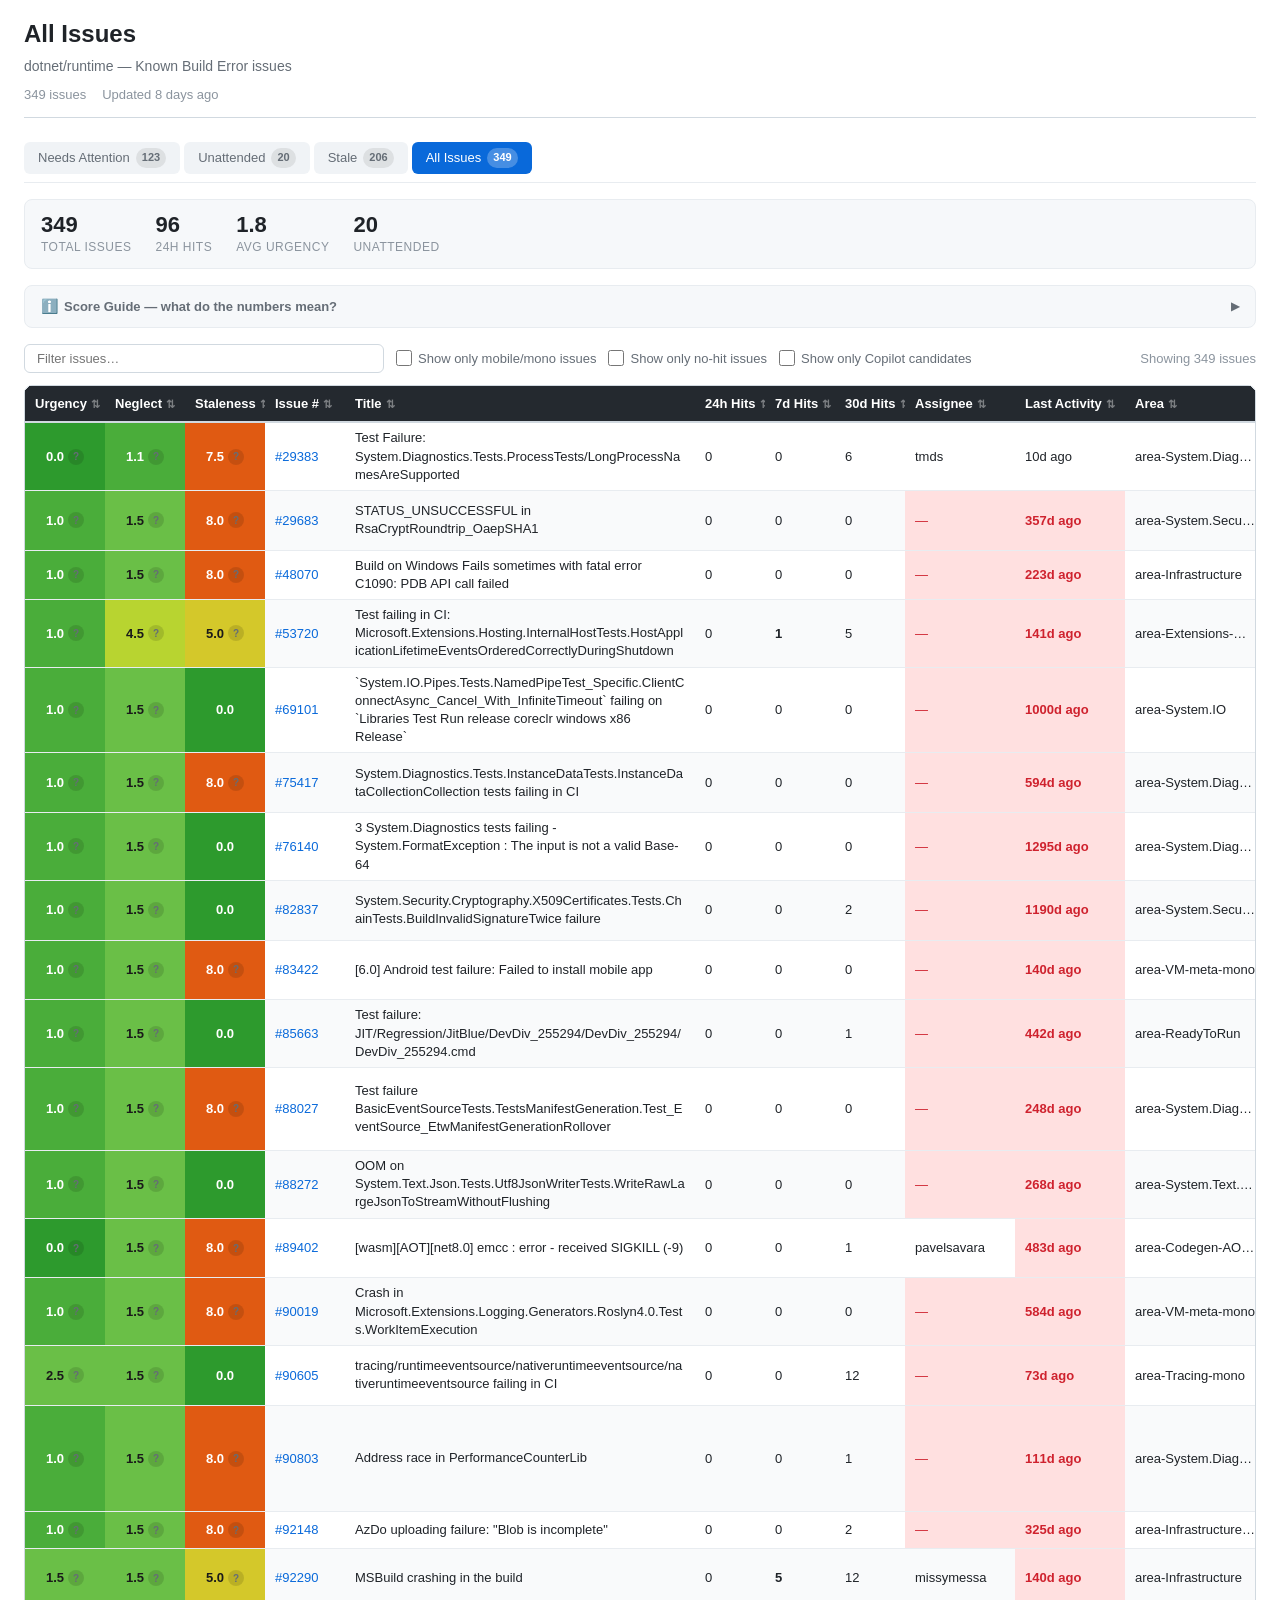
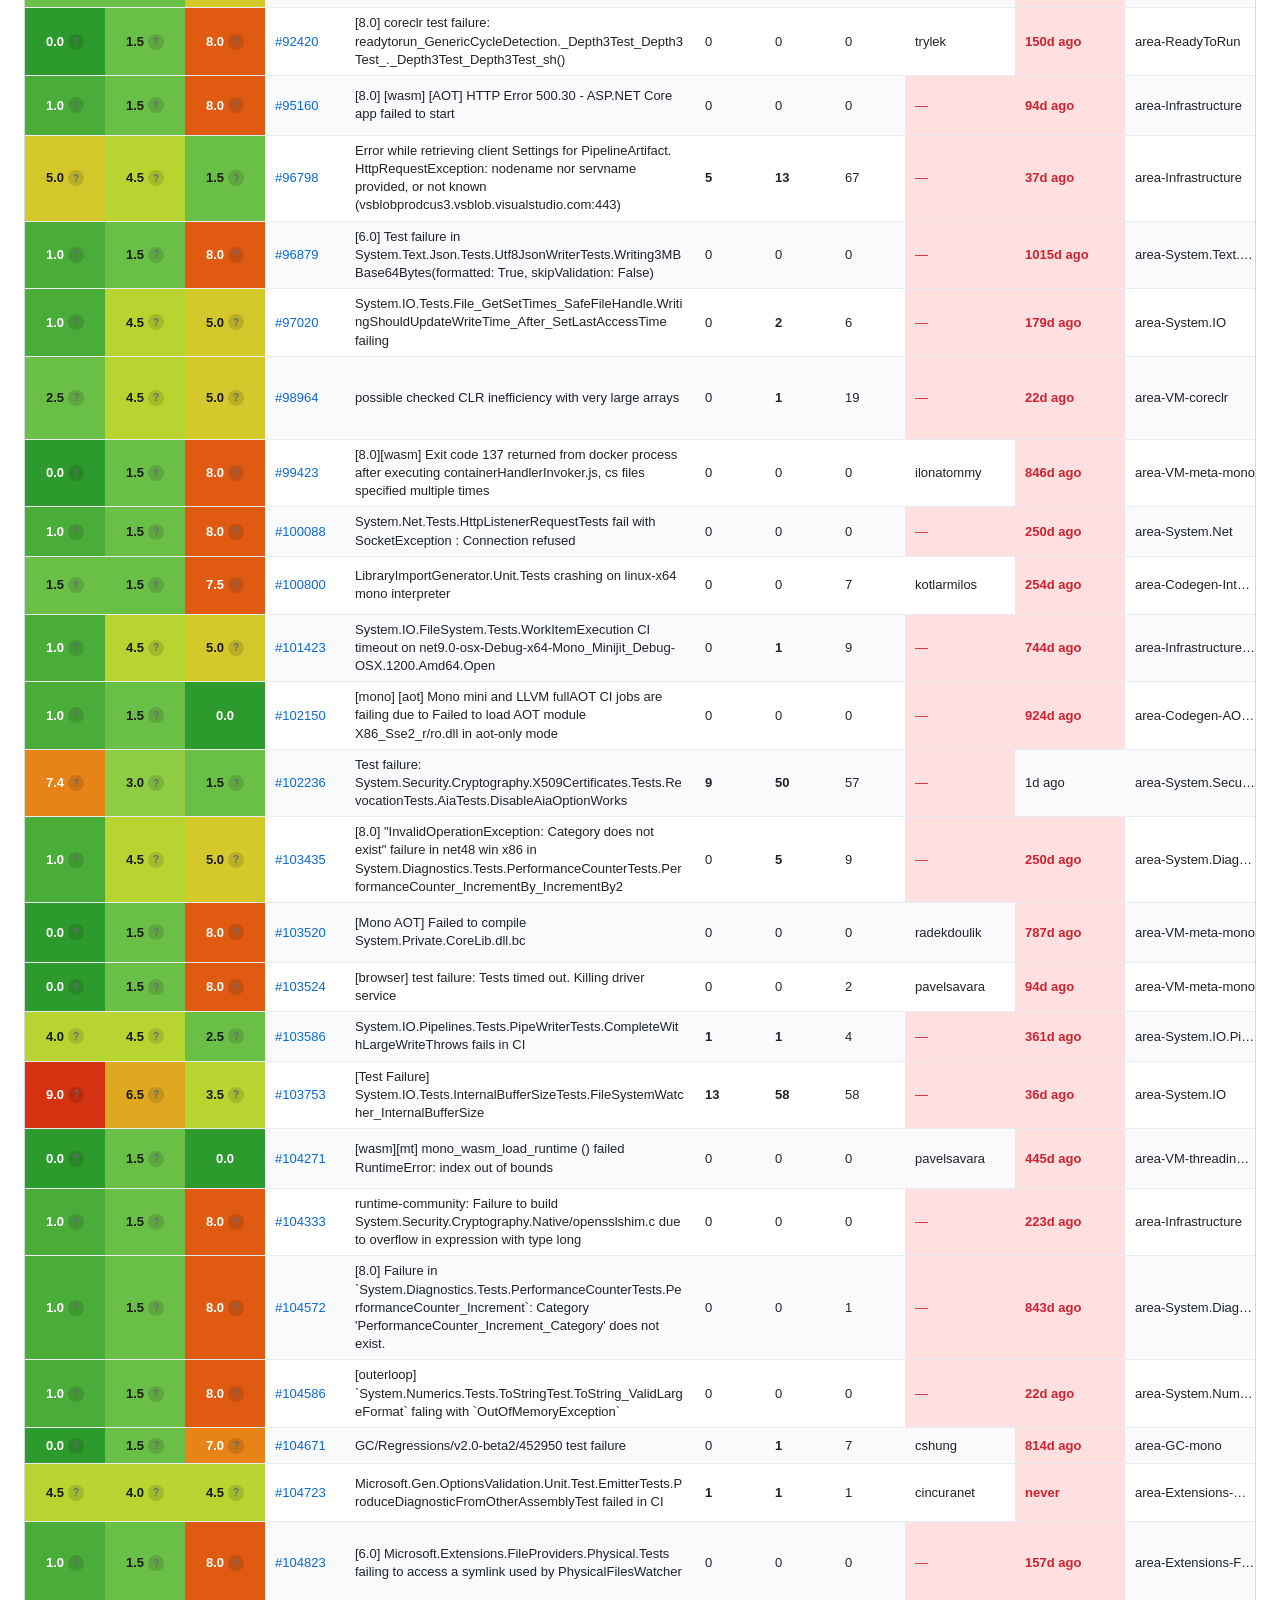
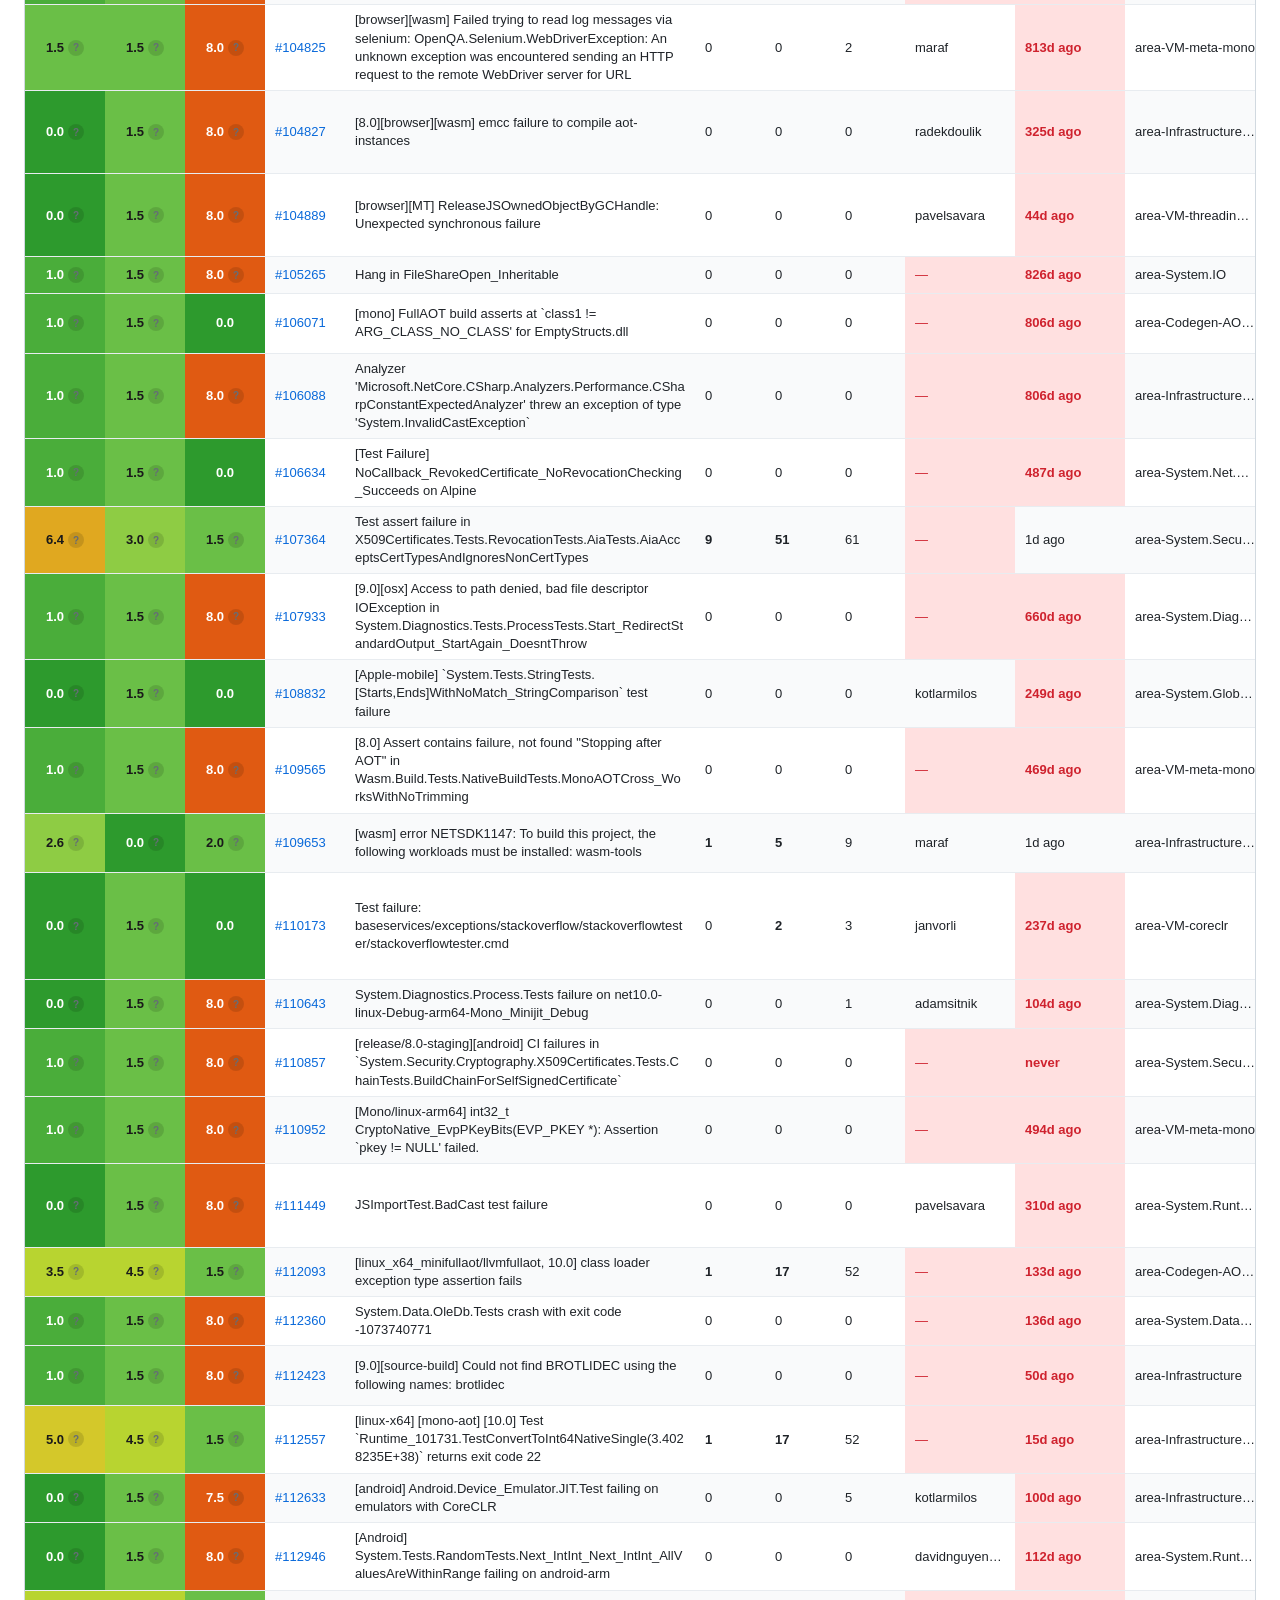
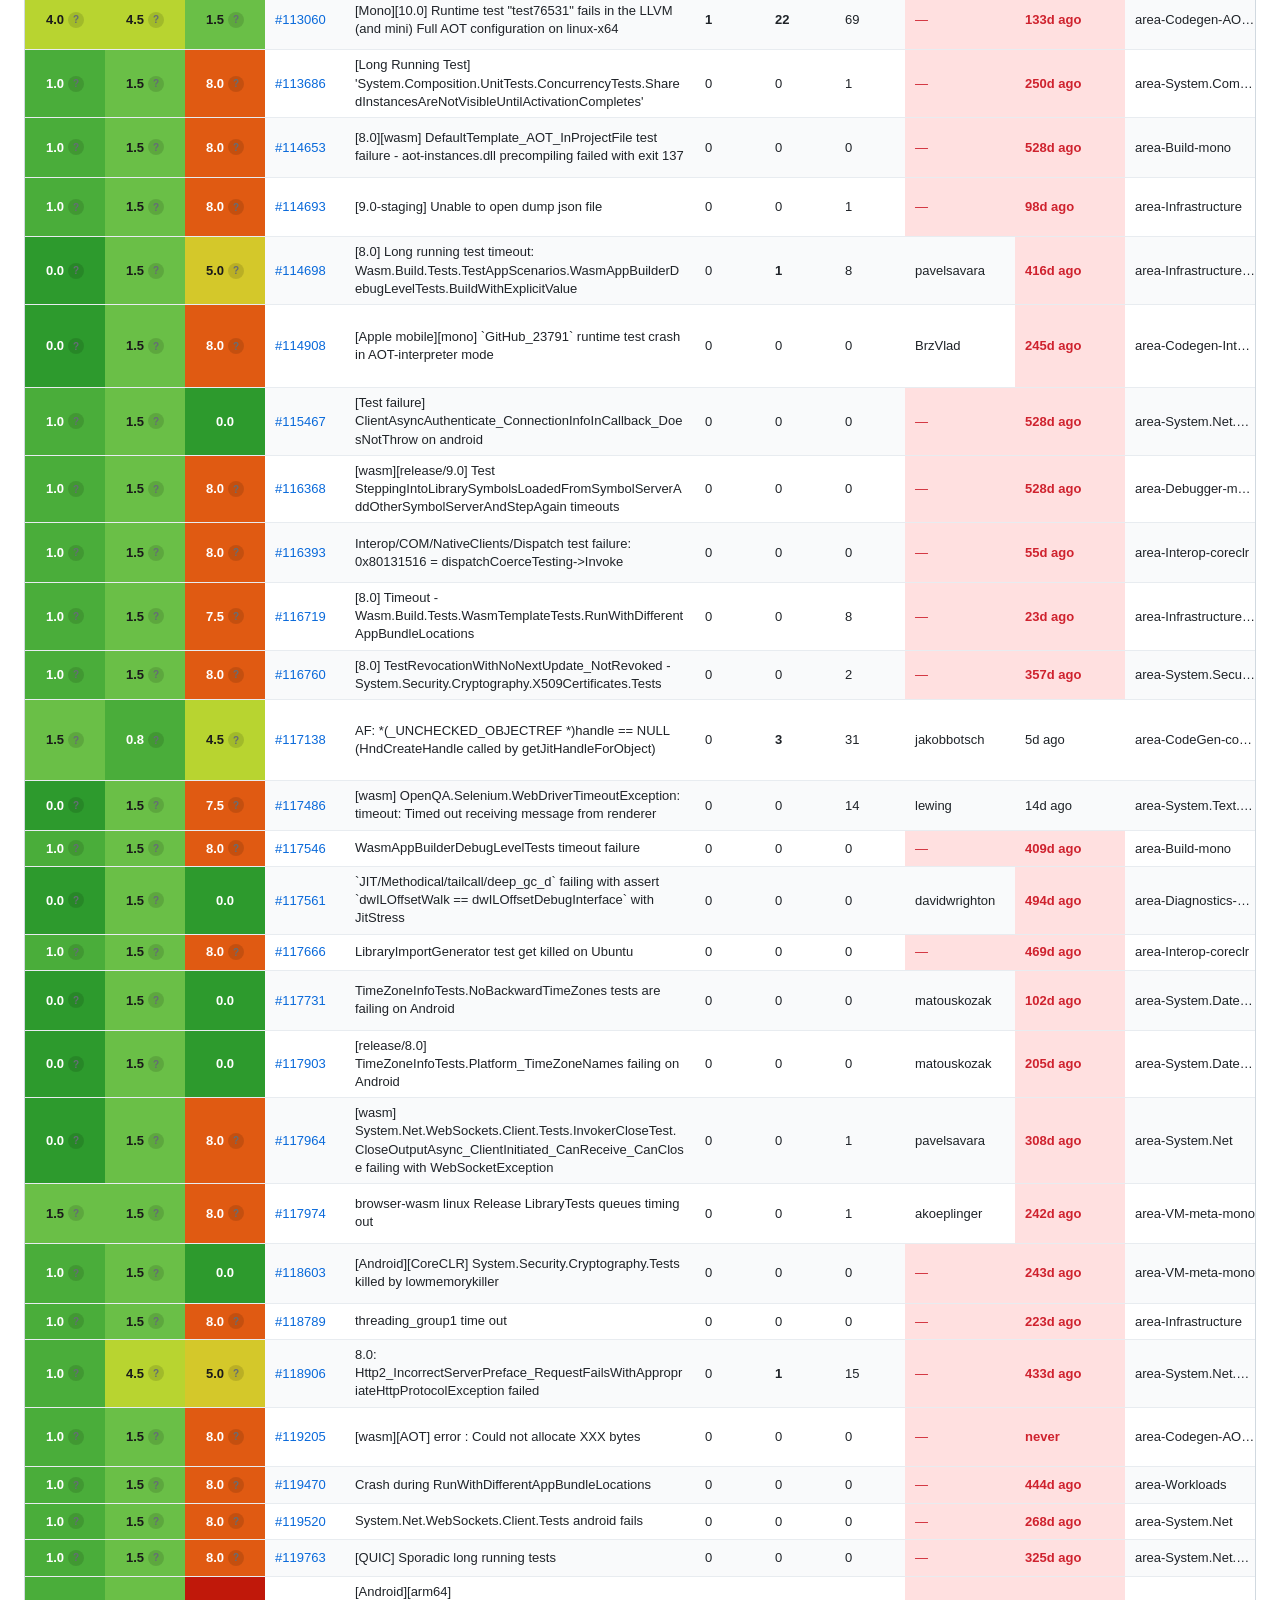
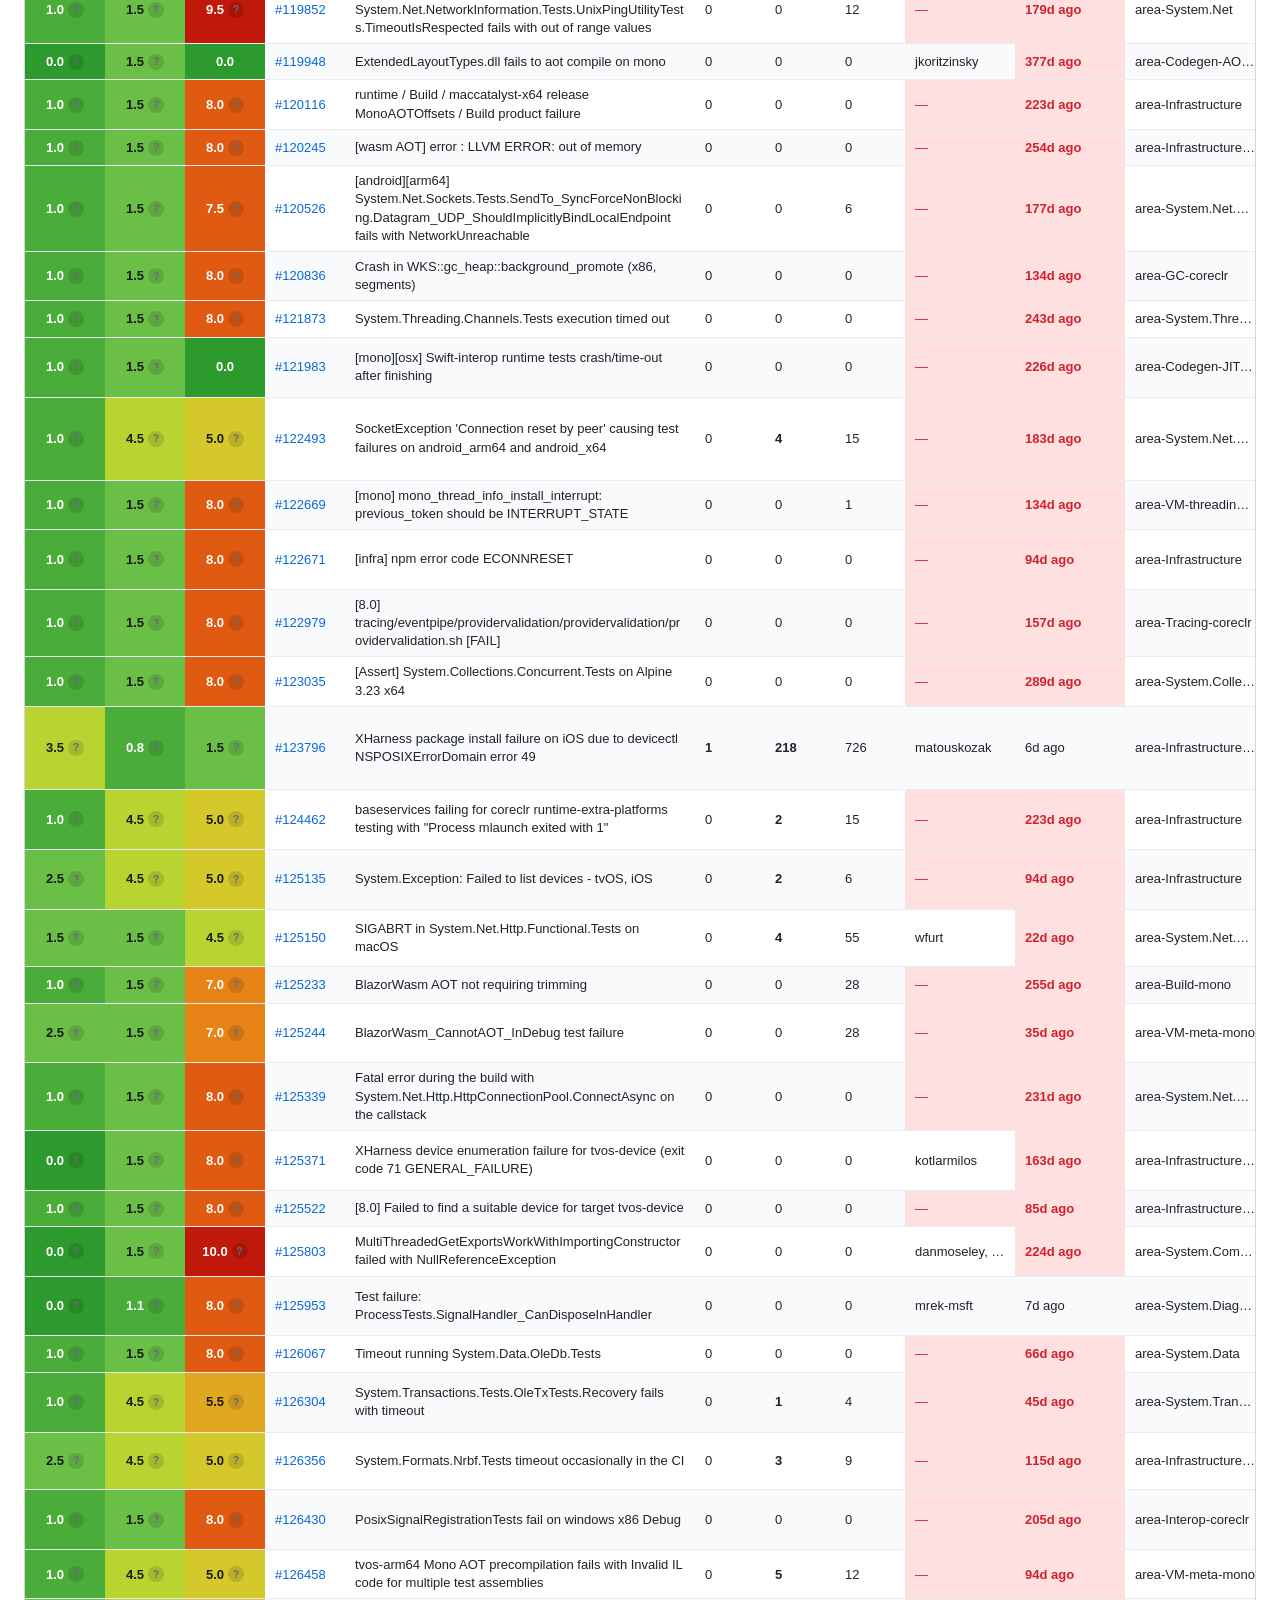
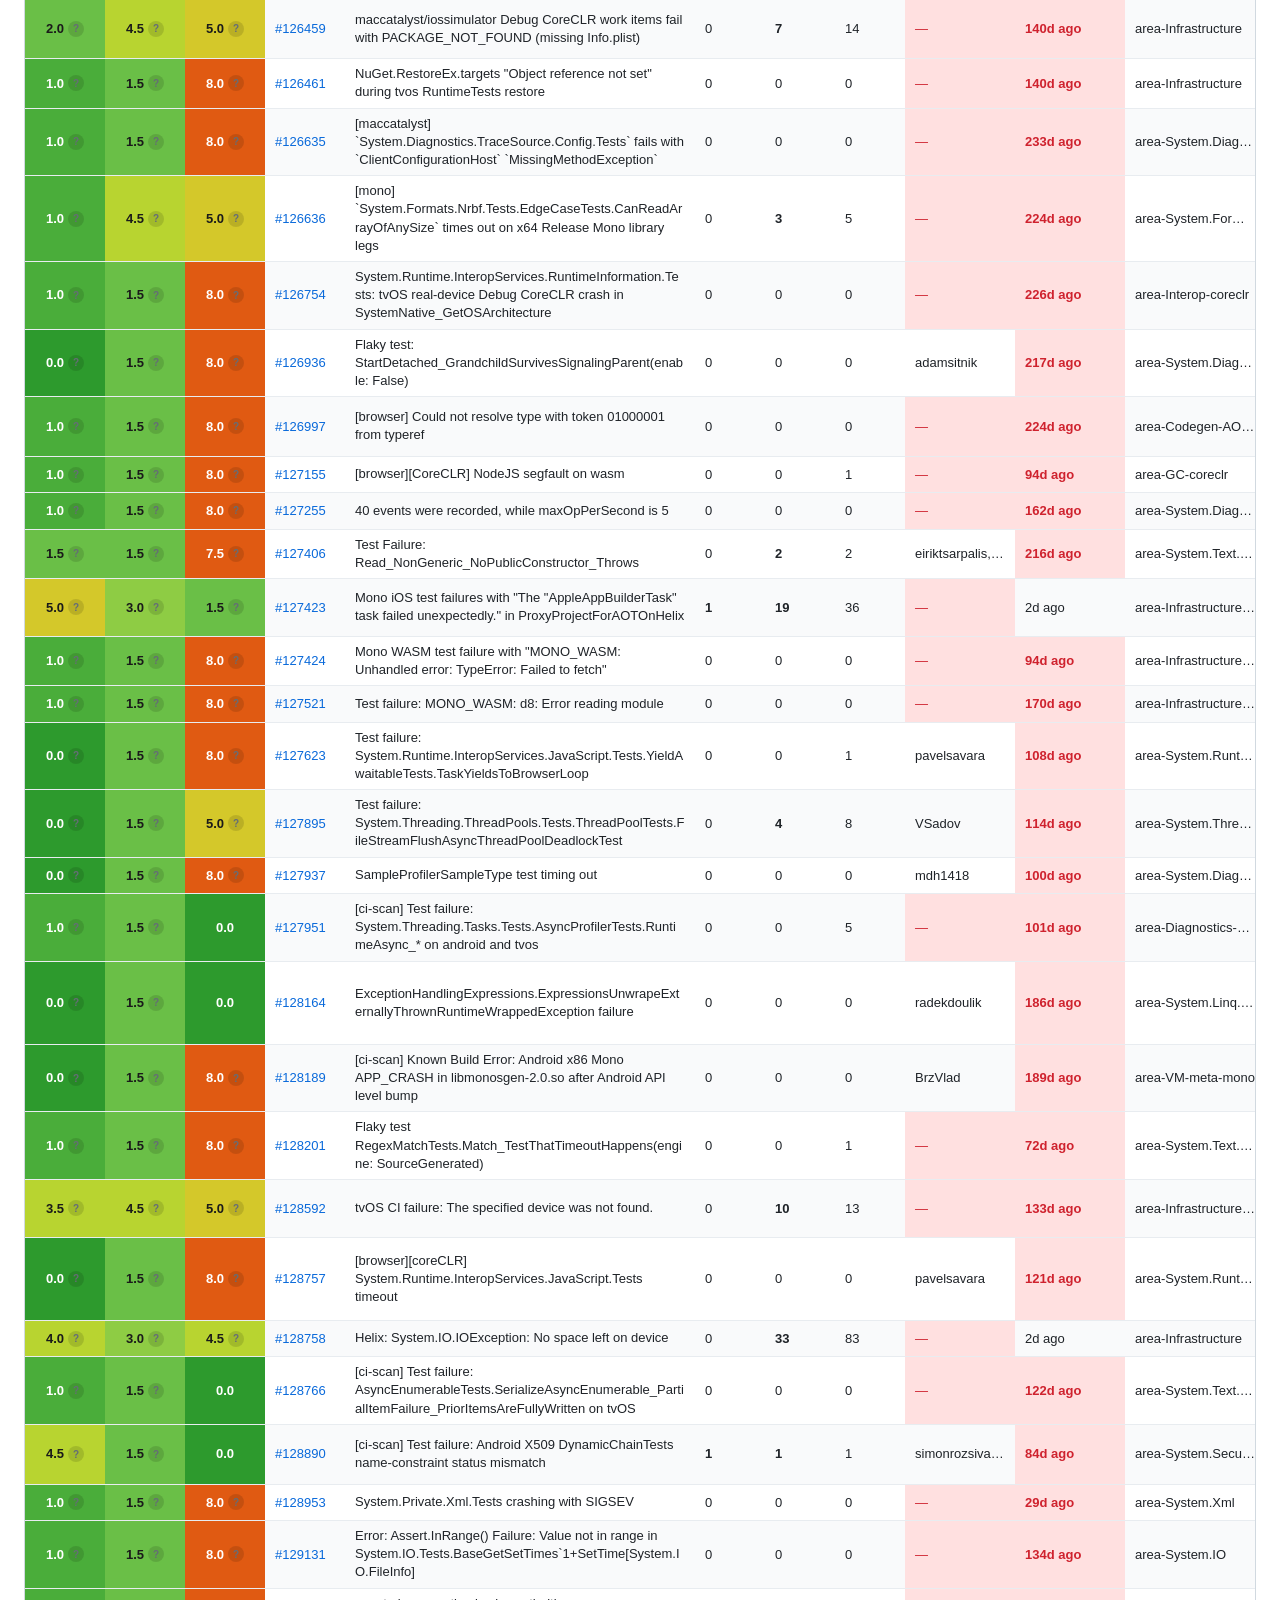
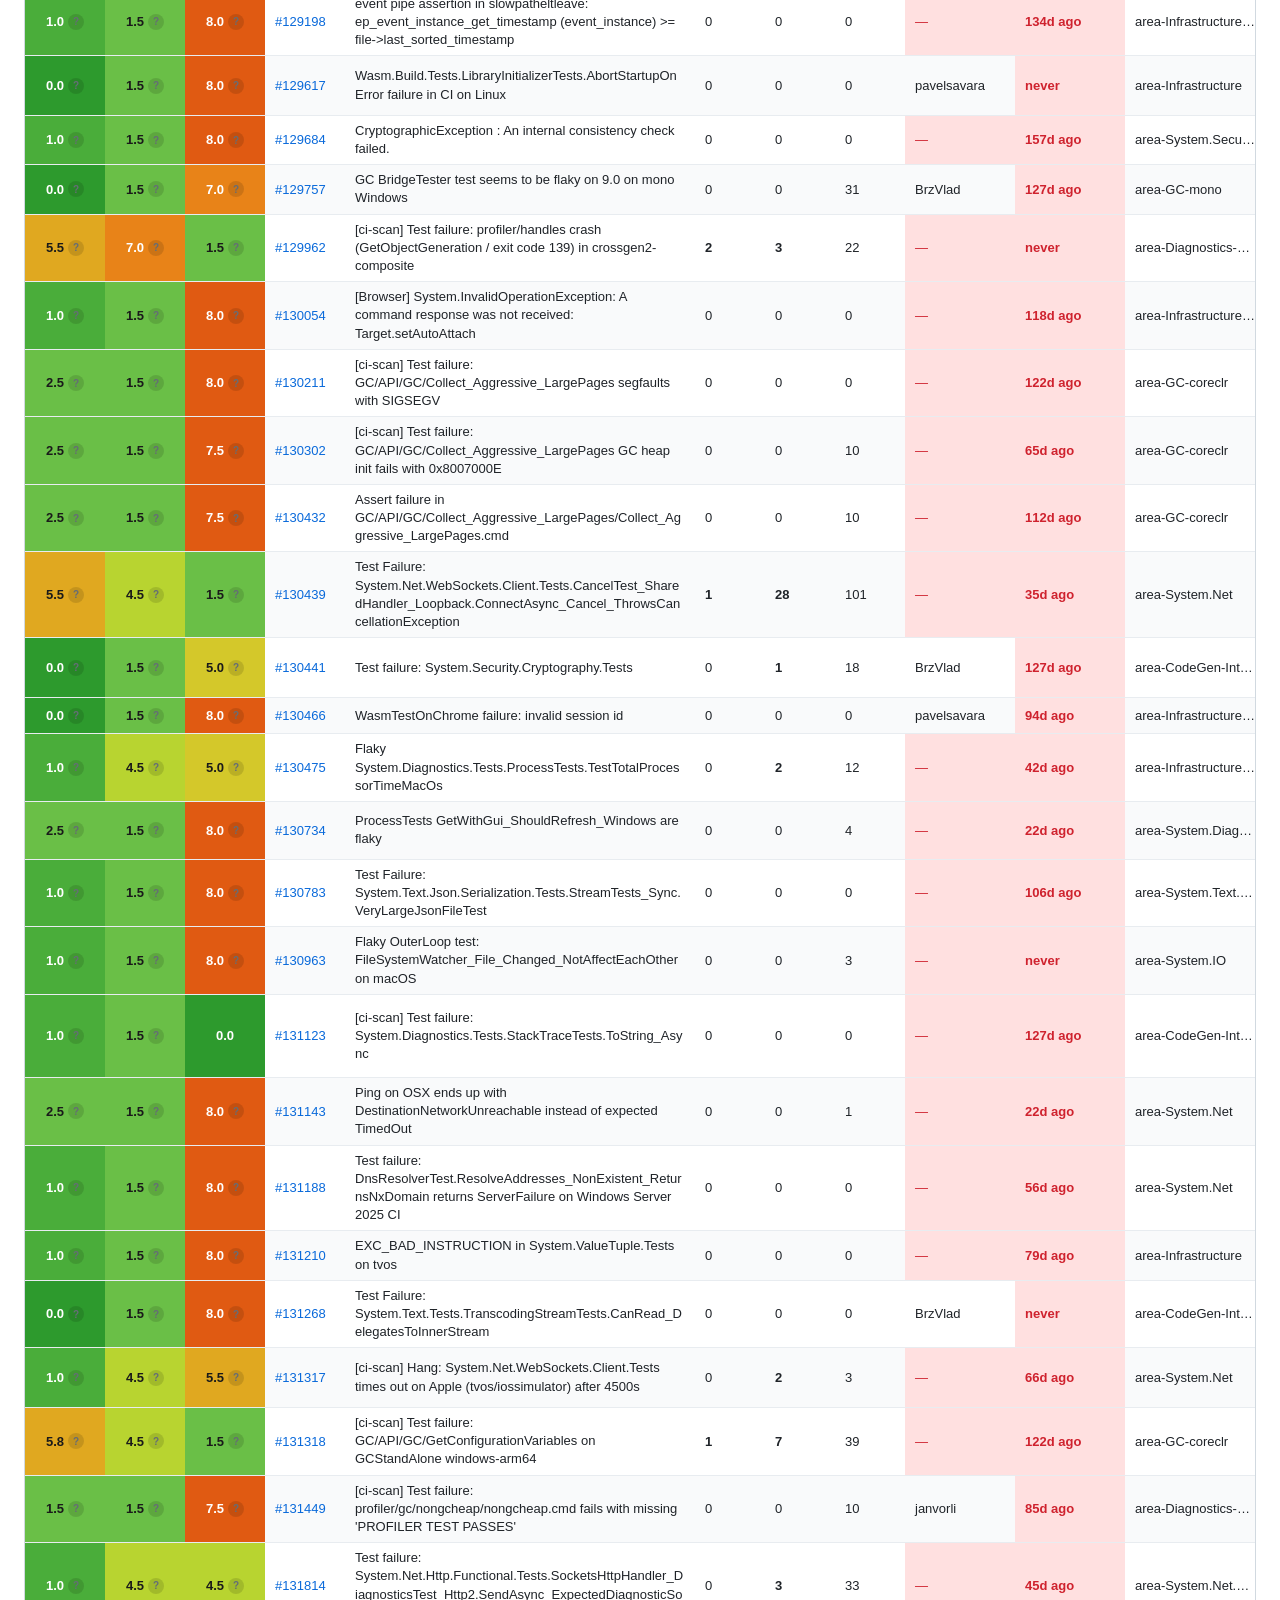
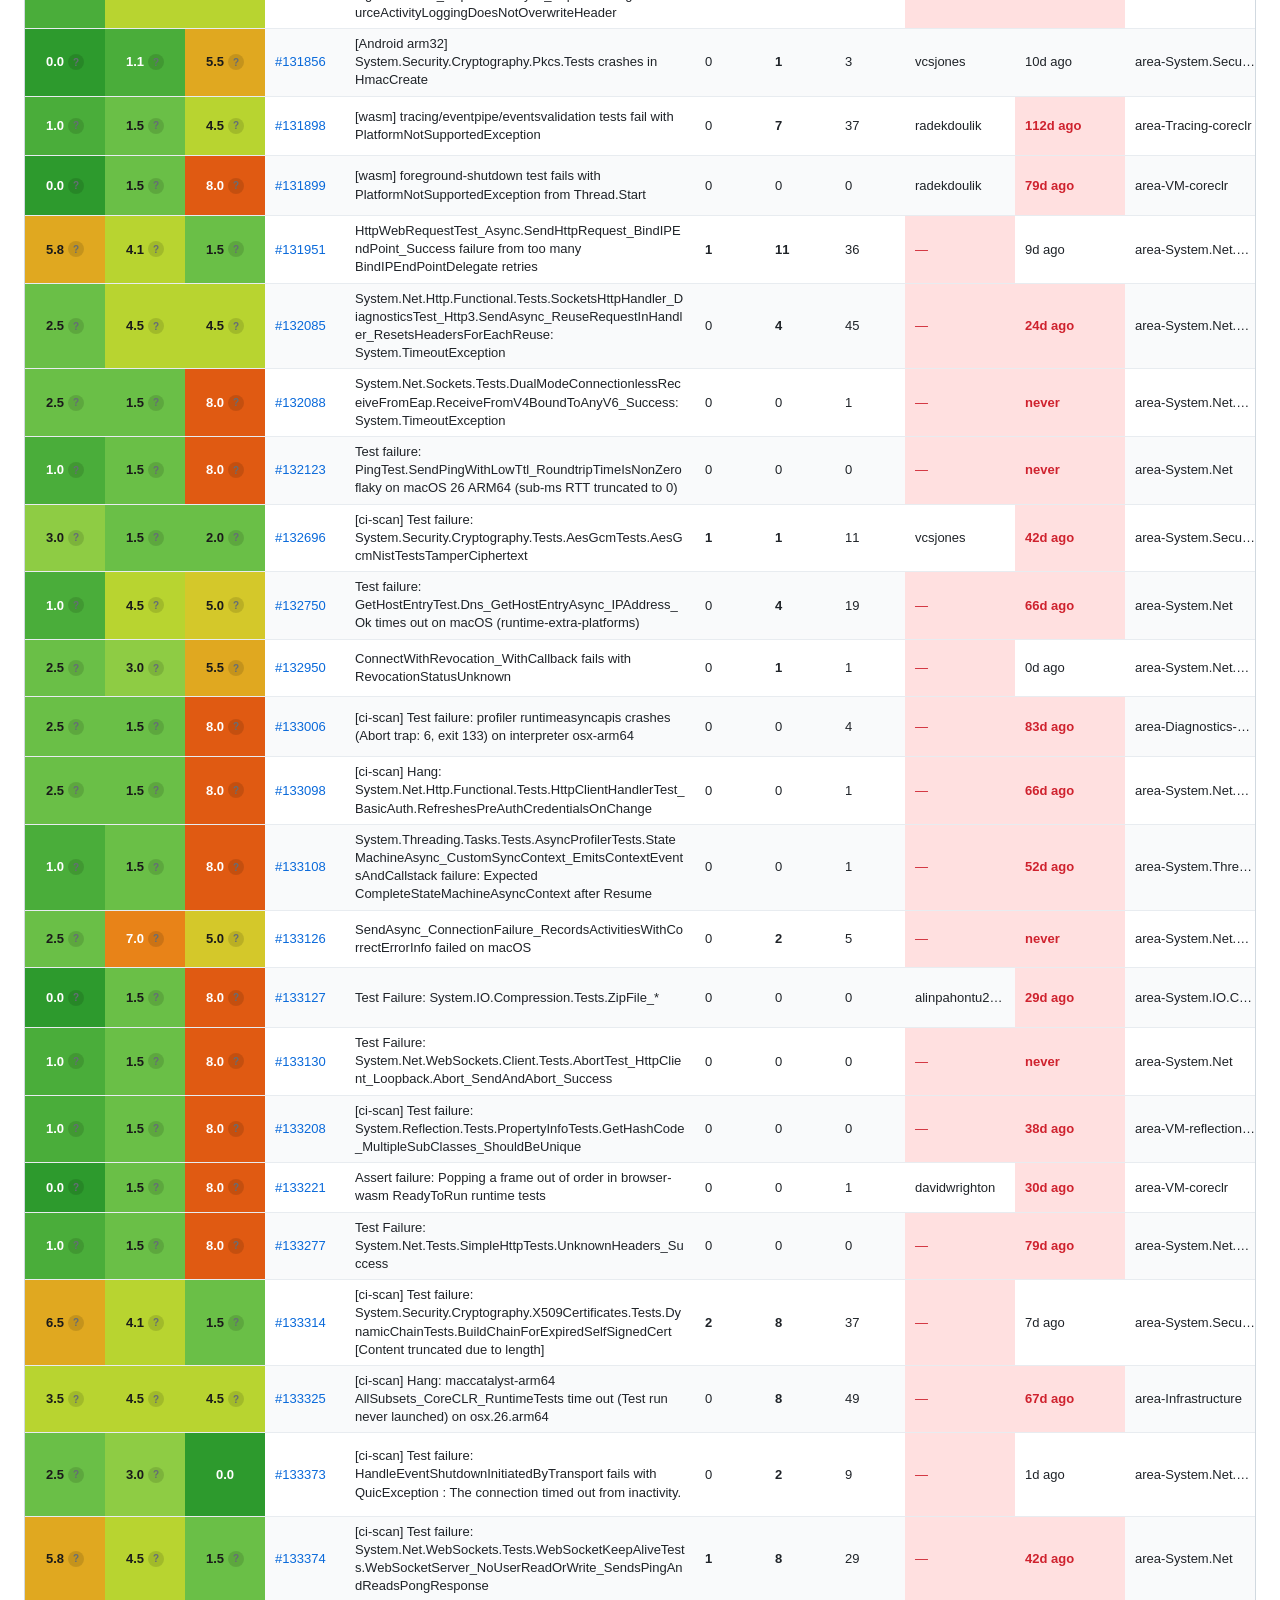
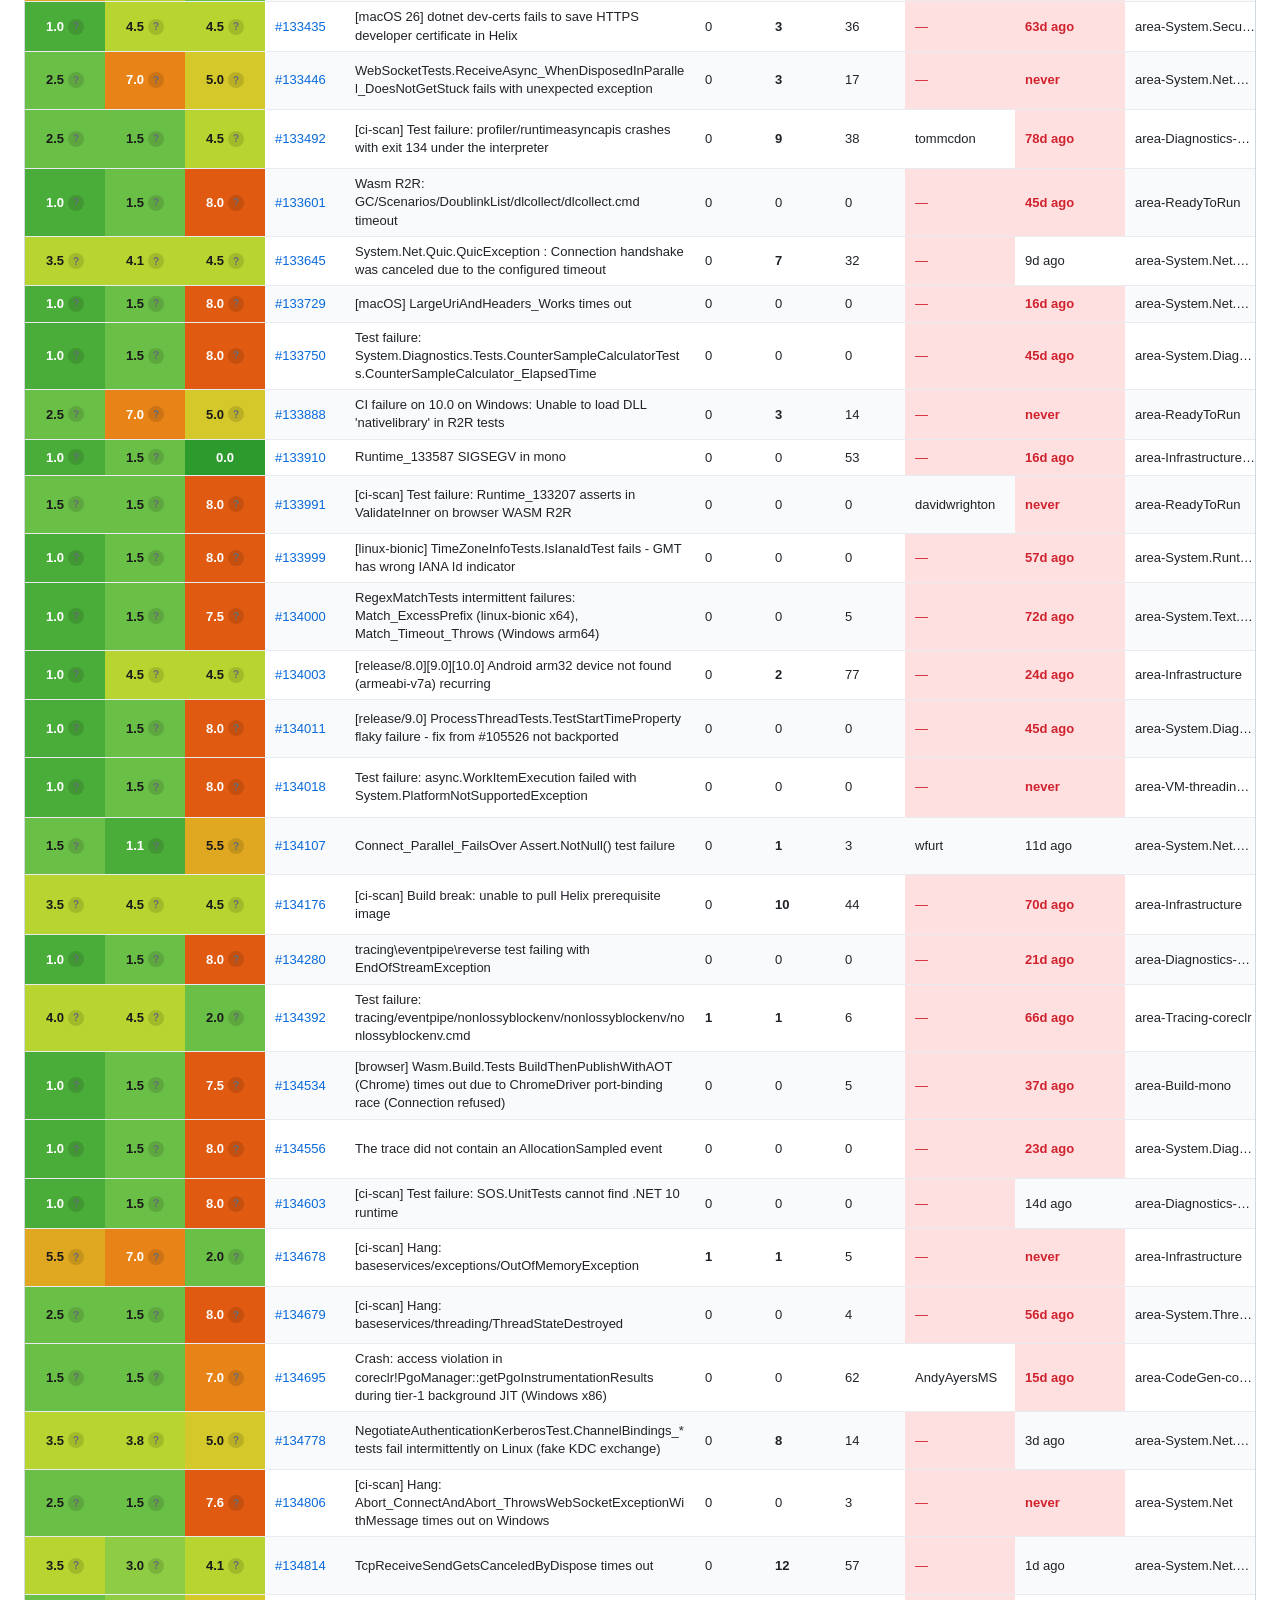
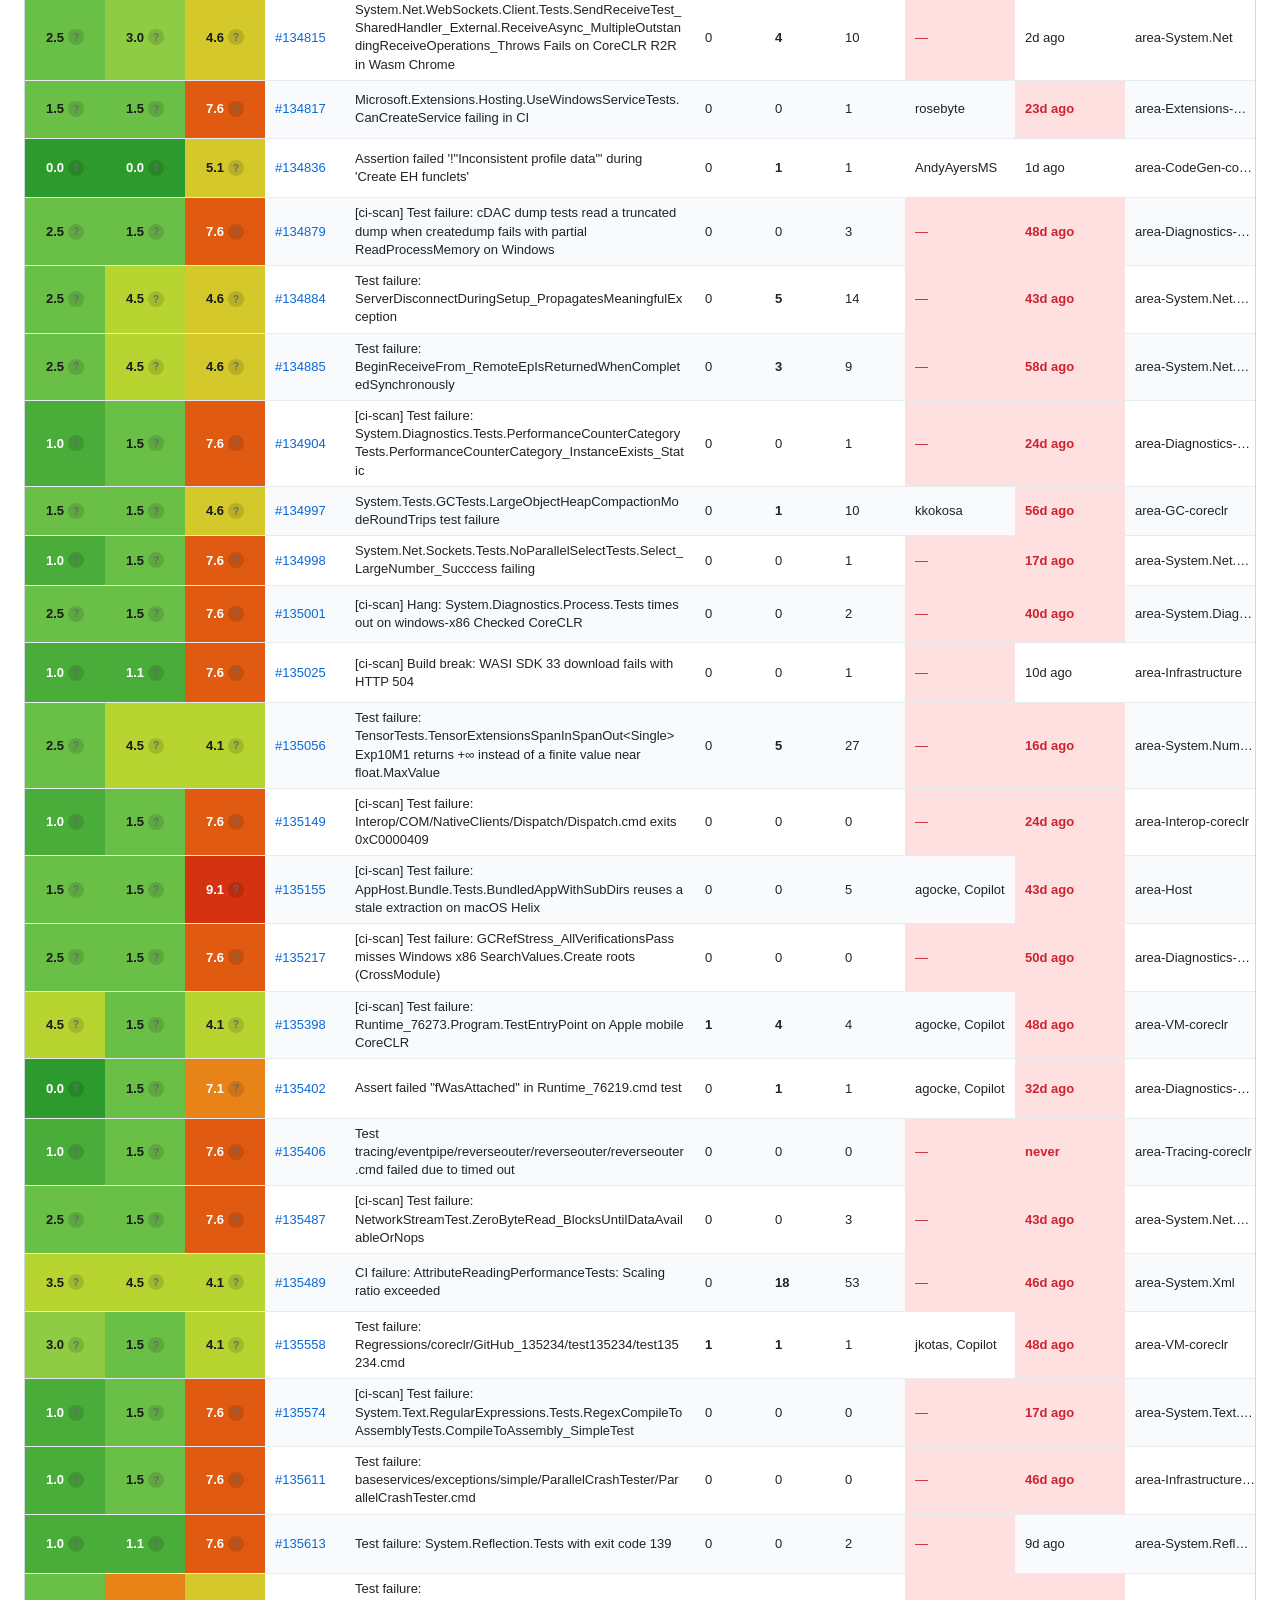
==== commit bc0645f3: "Update KBE reports" ====
--- a/pages/runtime/all.html
+++ b/pages/runtime/all.html
@@ -12,19 +12,19 @@
       <h1>All Issues</h1>
       <p class="subtitle">dotnet/runtime — Known Build Error issues</p>
       <div class="meta">
-        <span>343 issues</span>
-        <span id="last-updated" data-timestamp="2026-11-27T04:40:46Z">Updated…</span>
+        <span>349 issues</span>
+        <span id="last-updated" data-timestamp="2026-11-27T14:32:26Z">Updated…</span>
       </div>
     </div>
 
-    <nav class="report-nav"><a href="needs-attention.html" class="">Needs Attention<span class="nav-count">121</span></a><a href="unattended.html" class="">Unattended<span class="nav-count">19</span></a><a href="stale.html" class="">Stale<span class="nav-count">207</span></a><a href="all.html" class="active">All Issues<span class="nav-count">343</span></a></nav>
+    <nav class="report-nav"><a href="needs-attention.html" class="">Needs Attention<span class="nav-count">123</span></a><a href="unattended.html" class="">Unattended<span class="nav-count">20</span></a><a href="stale.html" class="">Stale<span class="nav-count">206</span></a><a href="all.html" class="active">All Issues<span class="nav-count">349</span></a></nav>
 
-    <div class="stats-bar"><div class="stat-item"><span class="stat-value">343</span><span class="stat-label">Total Issues</span></div><div class="stat-item"><span class="stat-value">114</span><span class="stat-label">24h Hits</span></div><div class="stat-item"><span class="stat-value">1.9</span><span class="stat-label">Avg Urgency</span></div><div class="stat-item"><span class="stat-value">19</span><span class="stat-label">Unattended</span></div></div>
+    <div class="stats-bar"><div class="stat-item"><span class="stat-value">349</span><span class="stat-label">Total Issues</span></div><div class="stat-item"><span class="stat-value">96</span><span class="stat-label">24h Hits</span></div><div class="stat-item"><span class="stat-value">1.8</span><span class="stat-label">Avg Urgency</span></div><div class="stat-item"><span class="stat-value">20</span><span class="stat-label">Unattended</span></div></div>
 
     <details class="score-guide"><summary>Score Guide — what do the numbers mean?<span class="chevron">▶</span></summary><div class="score-guide-body"><div class="score-guide-card"><h3>Urgency (0–10)</h3><p class="guide-question">How urgently does this issue need attention?</p><ul><li>24-hour and 7-day hit counts</li><li>Hit trend (acceleration)</li><li>blocking-clean-ci label</li><li>Issue age vs hit volume</li><li>Whether unassigned</li></ul><p class="guide-hint">Higher = more urgent. Many recent hits, accelerating trends, or blocking labels push the score up.</p></div><div class="score-guide-card"><h3>Neglect (0–10)</h3><p class="guide-question">Is this issue being ignored despite being active?</p><ul><li>Hits with no assignee</li><li>Hits with no human comments</li><li>High hits + untriaged label</li><li>Days since last human comment</li><li>Missing area label</li></ul><p class="guide-hint">Higher = more neglected. Active issues with no one investigating score highest.</p></div><div class="score-guide-card"><h3>Staleness (0–10)</h3><p class="guide-question">Is this issue likely resolved or stale?</p><ul><li>Zero 24-hour hits</li><li>Zero 7-day hits</li><li>Days since last update</li><li>Issue age</li><li>Low monthly hit count</li></ul><p class="guide-hint">Higher = more stale. Issues with no recent hits and no recent updates score highest.</p></div></div></details>
 
-    <div class="filter-bar"><input type="text" id="filter-input" placeholder="Filter issues…" aria-label="Filter issues"><label class="mobile-filter-toggle"><input type="checkbox" id="mobile-filter-checkbox"><span class="toggle-label">Show only mobile/mono issues</span></label><label class="mobile-filter-toggle"><input type="checkbox" id="no-hits-filter-checkbox"><span class="toggle-label">Show only no-hit issues</span></label><label class="mobile-filter-toggle" title="Issues with a known area label, excluding mobile/mono, special environments (iOS, Android, WASI, wasm), and infrastructure/VM-internals/AOT/GC areas. Sorted by staleness ascending (freshest first)."><input type="checkbox" id="copilot-candidate-filter-checkbox"><span class="toggle-label">Show only Copilot candidates</span></label><span class="active-label-filter" id="active-label-filter" style="display:none"></span><span class="row-count" id="row-count"></span></div><div class="table-container"><table class="data-table"><thead><tr><th data-sortable data-sort-type="number" style="width:80px">Urgency<span class="sort-indicator">⇅</span><span class="col-resize"></span></th><th data-sortable data-sort-type="number" style="width:80px">Neglect<span class="sort-indicator">⇅</span><span class="col-resize"></span></th><th data-sortable data-sort-type="number" style="width:80px">Staleness<span class="sort-indicator">⇅</span><span class="col-resize"></span></th><th data-sortable data-sort-type="number" style="width:80px">Issue #<span class="sort-indicator">⇅</span><span class="col-resize"></span></th><th data-sortable data-sort-type="text" style="width:350px">Title<span class="sort-indicator">⇅</span><span class="col-resize"></span></th><th data-sortable data-sort-type="number" style="width:70px">24h Hits<span class="sort-indicator">⇅</span><span class="col-resize"></span></th><th data-sortable data-sort-type="number" style="width:70px">7d Hits<span class="sort-indicator">⇅</span><span class="col-resize"></span></th><th data-sortable data-sort-type="number" style="width:70px">30d Hits<span class="sort-indicator">⇅</span><span class="col-resize"></span></th><th data-sortable data-sort-type="text" style="width:110px">Assignee<span class="sort-indicator">⇅</span><span class="col-resize"></span></th><th data-sortable data-sort-type="number" style="width:110px">Last Activity<span class="sort-indicator">⇅</span><span class="col-resize"></span></th><th data-sortable data-sort-type="text" style="width:140px">Area<span class="sort-indicator">⇅</span><span class="col-resize"></span></th><th data-sortable data-sort-type="number" style="width:60px">Age<span class="sort-indicator">⇅</span><span class="col-resize"></span></th><th data-sortable data-sort-type="text" style="width:280px">Labels<span class="sort-indicator">⇅</span><span class="col-resize"></span></th></tr></thead><tbody><tr data-copilot-candidate="true"><td class="score-td severity-0" data-sort-value="0.00"><span class="score-cell">0.0<span class="tooltip-trigger">?<span class="tooltip-content">Urgency: 0.0 / 10.0</span></span></span></td><td class="score-td severity-1" data-sort-value="1.12"><span class="score-cell">1.1<span class="tooltip-trigger">?<span class="tooltip-content">Neglect: 1.1 / 10.0</span></span></span></td><td class="score-td severity-8" data-sort-value="7.50"><span class="score-cell">7.5<span class="tooltip-trigger">?<span class="tooltip-content">Staleness: 7.5 / 10.0</span></span></span></td><td data-sort-value="29383"><a href="https://github.com/dotnet/runtime/issues/29383" target="_blank" rel="noopener">#29383</a></td><td class="title-cell">Test Failure: System.Diagnostics.Tests.ProcessTests/LongProcessNamesAreSupported</td><td class="" data-sort-value="0">0</td><td class="" data-sort-value="0">0</td><td class="" data-sort-value="6">6</td><td>tmds</td><td class="" data-sort-value="10">10d ago</td><td>area-System.Diagnostics.Process</td><td data-sort-value="2772">2772d</td><td class="labels-cell"><span class="label-badge clickable" data-label="area-System.Diagnostics.Process">area-System.Diagnostics.Process</span><span class="label-badge clickable" data-label="test-run-core">test-run-core</span><span class="label-badge clickable" data-label="blocking-clean-ci-optional">blocking-clean-ci-optional</span></td></tr><tr data-no-hits="true"><td class="score-td severity-1" data-sort-value="1.00"><span class="score-cell">1.0<span class="tooltip-trigger">?<span class="tooltip-content">Urgency: 1.0 / 10.0</span></span></span></td><td class="score-td severity-2" data-sort-value="1.50"><span class="score-cell">1.5<span class="tooltip-trigger">?<span class="tooltip-content">Neglect: 1.5 / 10.0</span></span></span></td><td class="score-td severity-8" data-sort-value="8.00"><span class="score-cell">8.0<span class="tooltip-trigger">?<span class="tooltip-content">Staleness: 8.0 / 10.0</span></span></span></td><td data-sort-value="29683"><a href="https://github.com/dotnet/runtime/issues/29683" target="_blank" rel="noopener">#29683</a></td><td class="title-cell">STATUS_UNSUCCESSFUL in  RsaCryptRoundtrip_OaepSHA1</td><td class="" data-sort-value="0">0</td><td class="" data-sort-value="0">0</td><td class="" data-sort-value="0">0</td><td class="no-assignee">—</td><td class="stale-activity" data-sort-value="357">357d ago</td><td>area-System.Security</td><td data-sort-value="2739">2739d</td><td class="labels-cell"><span class="label-badge clickable" data-label="area-System.Security">area-System.Security</span><span class="label-badge clickable" data-label="tracking-external-issue">tracking-external-issue</span></td></tr><tr data-no-hits="true"><td class="score-td severity-1" data-sort-value="1.00"><span class="score-cell">1.0<span class="tooltip-trigger">?<span class="tooltip-content">Urgency: 1.0 / 10.0</span></span></span></td><td class="score-td severity-2" data-sort-value="1.50"><span class="score-cell">1.5<span class="tooltip-trigger">?<span class="tooltip-content">Neglect: 1.5 / 10.0</span></span></span></td><td class="score-td severity-8" data-sort-value="8.00"><span class="score-cell">8.0<span class="tooltip-trigger">?<span class="tooltip-content">Staleness: 8.0 / 10.0</span></span></span></td><td data-sort-value="48070"><a href="https://github.com/dotnet/runtime/issues/48070" target="_blank" rel="noopener">#48070</a></td><td class="title-cell">Build on Windows Fails sometimes with fatal error C1090: PDB API call failed</td><td class="" data-sort-value="0">0</td><td class="" data-sort-value="0">0</td><td class="" data-sort-value="0">0</td><td class="no-assignee">—</td><td class="stale-activity" data-sort-value="223">223d ago</td><td>area-Infrastructure</td><td data-sort-value="2116">2116d</td><td class="labels-cell"><span class="label-badge clickable" data-label="area-Infrastructure">area-Infrastructure</span></td></tr><tr data-copilot-candidate="true"><td class="score-td severity-1" data-sort-value="1.00"><span class="score-cell">1.0<span class="tooltip-trigger">?<span class="tooltip-content">Urgency: 1.0 / 10.0</span></span></span></td><td class="score-td severity-4" data-sort-value="4.50"><span class="score-cell">4.5<span class="tooltip-trigger">?<span class="tooltip-content">Neglect: 4.5 / 10.0</span></span></span></td><td class="score-td severity-5" data-sort-value="5.00"><span class="score-cell">5.0<span class="tooltip-trigger">?<span class="tooltip-content">Staleness: 5.0 / 10.0</span></span></span></td><td data-sort-value="53720"><a href="https://github.com/dotnet/runtime/issues/53720" target="_blank" rel="noopener">#53720</a></td><td class="title-cell">Test failing in CI: Microsoft.Extensions.Hosting.InternalHostTests.HostApplicationLifetimeEventsOrderedCorrectlyDuringShutdown</td><td class="" data-sort-value="0">0</td><td class="hits-active" data-sort-value="1">1</td><td class="" data-sort-value="5">5</td><td class="no-assignee">—</td><td class="stale-activity" data-sort-value="141">141d ago</td><td>area-Extensions-Hosting</td><td data-sort-value="2001">2001d</td><td class="labels-cell"><span class="label-badge clickable" data-label="area-Extensions-Hosting">area-Extensions-Hosting</span></td></tr><tr data-no-hits="true" data-copilot-candidate="true"><td class="score-td severity-1" data-sort-value="1.00"><span class="score-cell">1.0<span class="tooltip-trigger">?<span class="tooltip-content">Urgency: 1.0 / 10.0</span></span></span></td><td class="score-td severity-2" data-sort-value="1.50"><span class="score-cell">1.5<span class="tooltip-trigger">?<span class="tooltip-content">Neglect: 1.5 / 10.0</span></span></span></td><td class="score-td severity-0" data-sort-value="0.00"><span class="score-cell">0.0</span></td><td data-sort-value="69101"><a href="https://github.com/dotnet/runtime/issues/69101" target="_blank" rel="noopener">#69101</a></td><td class="title-cell">`System.IO.Pipes.Tests.NamedPipeTest_Specific.ClientConnectAsync_Cancel_With_InfiniteTimeout` failing on `Libraries Test Run release coreclr windows x86 Release`</td><td class="" data-sort-value="0">0</td><td class="" data-sort-value="0">0</td><td class="" data-sort-value="0">0</td><td class="no-assignee">—</td><td class="stale-activity" data-sort-value="1000">1000d ago</td><td>area-System.IO</td><td data-sort-value="1661">1661d</td><td class="labels-cell"><span class="label-badge clickable" data-label="test-failure">test-failure</span><span class="label-badge clickable" data-label="area-System.IO">area-System.IO</span><span class="label-badge clickable" data-label="disabled-test">disabled-test</span><span class="label-badge clickable" data-label="os-windows">os-windows</span></td></tr><tr data-no-hits="true" data-copilot-candidate="true"><td class="score-td severity-1" data-sort-value="1.00"><span class="score-cell">1.0<span class="tooltip-trigger">?<span class="tooltip-content">Urgency: 1.0 / 10.0</span></span></span></td><td class="score-td severity-2" data-sort-value="1.50"><span class="score-cell">1.5<span class="tooltip-trigger">?<span class="tooltip-content">Neglect: 1.5 / 10.0</span></span></span></td><td class="score-td severity-8" data-sort-value="8.00"><span class="score-cell">8.0<span class="tooltip-trigger">?<span class="tooltip-content">Staleness: 8.0 / 10.0</span></span></span></td><td data-sort-value="75417"><a href="https://github.com/dotnet/runtime/issues/75417" target="_blank" rel="noopener">#75417</a></td><td class="title-cell">System.Diagnostics.Tests.InstanceDataTests.InstanceDataCollectionCollection tests failing in CI </td><td class="" data-sort-value="0">0</td><td class="" data-sort-value="0">0</td><td class="" data-sort-value="0">0</td><td class="no-assignee">—</td><td class="stale-activity" data-sort-value="594">594d ago</td><td>area-System.Diagnostics.PerformanceCounter</td><td data-sort-value="1537">1537d</td><td class="labels-cell"><span class="label-badge clickable" data-label="needs-further-triage">needs-further-triage</span><span class="label-badge clickable" data-label="area-System.Diagnostics.PerformanceCounter">area-System.Diagnostics.PerformanceCounter</span></td></tr><tr data-mobile="true" data-no-hits="true"><td class="score-td severity-1" data-sort-value="1.00"><span class="score-cell">1.0<span class="tooltip-trigger">?<span class="tooltip-content">Urgency: 1.0 / 10.0</span></span></span></td><td class="score-td severity-2" data-sort-value="1.50"><span class="score-cell">1.5<span class="tooltip-trigger">?<span class="tooltip-content">Neglect: 1.5 / 10.0</span></span></span></td><td class="score-td severity-0" data-sort-value="0.00"><span class="score-cell">0.0</span></td><td data-sort-value="76140"><a href="https://github.com/dotnet/runtime/issues/76140" target="_blank" rel="noopener">#76140</a></td><td class="title-cell">3 System.Diagnostics tests failing - System.FormatException : The input is not a valid Base-64</td><td class="" data-sort-value="0">0</td><td class="" data-sort-value="0">0</td><td class="" data-sort-value="0">0</td><td class="no-assignee">—</td><td class="stale-activity" data-sort-value="1294">1294d ago</td><td>area-System.Diagnostics.Process</td><td data-sort-value="1524">1524d</td><td class="labels-cell"><span class="label-badge clickable" data-label="area-System.Diagnostics.Process">area-System.Diagnostics.Process</span><span class="label-badge clickable" data-label="disabled-test">disabled-test</span><span class="label-badge clickable" data-label="os-android">os-android</span></td></tr><tr data-mobile="true"><td class="score-td severity-1" data-sort-value="1.00"><span class="score-cell">1.0<span class="tooltip-trigger">?<span class="tooltip-content">Urgency: 1.0 / 10.0</span></span></span></td><td class="score-td severity-2" data-sort-value="1.50"><span class="score-cell">1.5<span class="tooltip-trigger">?<span class="tooltip-content">Neglect: 1.5 / 10.0</span></span></span></td><td class="score-td severity-0" data-sort-value="0.00"><span class="score-cell">0.0</span></td><td data-sort-value="82837"><a href="https://github.com/dotnet/runtime/issues/82837" target="_blank" rel="noopener">#82837</a></td><td class="title-cell">System.Security.Cryptography.X509Certificates.Tests.ChainTests.BuildInvalidSignatureTwice failure</td><td class="" data-sort-value="0">0</td><td class="" data-sort-value="0">0</td><td class="" data-sort-value="2">2</td><td class="no-assignee">—</td><td class="stale-activity" data-sort-value="1190">1190d ago</td><td>area-System.Security</td><td data-sort-value="1366">1366d</td><td class="labels-cell"><span class="label-badge clickable" data-label="area-System.Security">area-System.Security</span><span class="label-badge clickable" data-label="disabled-test">disabled-test</span><span class="label-badge clickable" data-label="runtime-mono">runtime-mono</span></td></tr><tr data-mobile="true" data-no-hits="true"><td class="score-td severity-1" data-sort-value="1.00"><span class="score-cell">1.0<span class="tooltip-trigger">?<span class="tooltip-content">Urgency: 1.0 / 10.0</span></span></span></td><td class="score-td severity-2" data-sort-value="1.50"><span class="score-cell">1.5<span class="tooltip-trigger">?<span class="tooltip-content">Neglect: 1.5 / 10.0</span></span></span></td><td class="score-td severity-8" data-sort-value="8.00"><span class="score-cell">8.0<span class="tooltip-trigger">?<span class="tooltip-content">Staleness: 8.0 / 10.0</span></span></span></td><td data-sort-value="83422"><a href="https://github.com/dotnet/runtime/issues/83422" target="_blank" rel="noopener">#83422</a></td><td class="title-cell">[6.0] Android test failure: Failed to install mobile app</td><td class="" data-sort-value="0">0</td><td class="" data-sort-value="0">0</td><td class="" data-sort-value="0">0</td><td class="no-assignee">—</td><td class="stale-activity" data-sort-value="139">139d ago</td><td>area-VM-meta-mono</td><td data-sort-value="1353">1353d</td><td class="labels-cell"><span class="label-badge clickable" data-label="arch-x64">arch-x64</span><span class="label-badge clickable" data-label="os-android">os-android</span><span class="label-badge clickable" data-label="area-VM-meta-mono">area-VM-meta-mono</span></td></tr><tr data-copilot-candidate="true"><td class="score-td severity-1" data-sort-value="1.00"><span class="score-cell">1.0<span class="tooltip-trigger">?<span class="tooltip-content">Urgency: 1.0 / 10.0</span></span></span></td><td class="score-td severity-2" data-sort-value="1.50"><span class="score-cell">1.5<span class="tooltip-trigger">?<span class="tooltip-content">Neglect: 1.5 / 10.0</span></span></span></td><td class="score-td severity-0" data-sort-value="0.00"><span class="score-cell">0.0</span></td><td data-sort-value="85663"><a href="https://github.com/dotnet/runtime/issues/85663" target="_blank" rel="noopener">#85663</a></td><td class="title-cell">Test failure: JIT/Regression/JitBlue/DevDiv_255294/DevDiv_255294/DevDiv_255294.cmd</td><td class="" data-sort-value="0">0</td><td class="" data-sort-value="0">0</td><td class="" data-sort-value="1">1</td><td class="no-assignee">—</td><td class="stale-activity" data-sort-value="442">442d ago</td><td>area-ReadyToRun</td><td data-sort-value="1304">1304d</td><td class="labels-cell"><span class="label-badge clickable" data-label="disabled-test">disabled-test</span><span class="label-badge clickable" data-label="area-ReadyToRun">area-ReadyToRun</span></td></tr><tr data-no-hits="true" data-copilot-candidate="true"><td class="score-td severity-1" data-sort-value="1.00"><span class="score-cell">1.0<span class="tooltip-trigger">?<span class="tooltip-content">Urgency: 1.0 / 10.0</span></span></span></td><td class="score-td severity-2" data-sort-value="1.50"><span class="score-cell">1.5<span class="tooltip-trigger">?<span class="tooltip-content">Neglect: 1.5 / 10.0</span></span></span></td><td class="score-td severity-8" data-sort-value="8.00"><span class="score-cell">8.0<span class="tooltip-trigger">?<span class="tooltip-content">Staleness: 8.0 / 10.0</span></span></span></td><td data-sort-value="88027"><a href="https://github.com/dotnet/runtime/issues/88027" target="_blank" rel="noopener">#88027</a></td><td class="title-cell">Test failure BasicEventSourceTests.TestsManifestGeneration.Test_EventSource_EtwManifestGenerationRollover</td><td class="" data-sort-value="0">0</td><td class="" data-sort-value="0">0</td><td class="" data-sort-value="0">0</td><td class="no-assignee">—</td><td class="stale-activity" data-sort-value="248">248d ago</td><td>area-System.Diagnostics.Tracing</td><td data-sort-value="1250">1250d</td><td class="labels-cell"><span class="label-badge clickable" data-label="arch-x86">arch-x86</span><span class="label-badge clickable" data-label="area-System.Diagnostics.Tracing">area-System.Diagnostics.Tracing</span><span class="label-badge clickable" data-label="os-windows">os-windows</span><span class="label-badge clickable" data-label="runtime-coreclr">runtime-coreclr</span></td></tr><tr data-no-hits="true" data-copilot-candidate="true"><td class="score-td severity-1" data-sort-value="1.00"><span class="score-cell">1.0<span class="tooltip-trigger">?<span class="tooltip-content">Urgency: 1.0 / 10.0</span></span></span></td><td class="score-td severity-2" data-sort-value="1.50"><span class="score-cell">1.5<span class="tooltip-trigger">?<span class="tooltip-content">Neglect: 1.5 / 10.0</span></span></span></td><td class="score-td severity-0" data-sort-value="0.00"><span class="score-cell">0.0</span></td><td data-sort-value="88272"><a href="https://github.com/dotnet/runtime/issues/88272" target="_blank" rel="noopener">#88272</a></td><td class="title-cell">OOM on  System.Text.Json.Tests.Utf8JsonWriterTests.WriteRawLargeJsonToStreamWithoutFlushing</td><td class="" data-sort-value="0">0</td><td class="" data-sort-value="0">0</td><td class="" data-sort-value="0">0</td><td class="no-assignee">—</td><td class="stale-activity" data-sort-value="268">268d ago</td><td>area-System.Text.Json</td><td data-sort-value="1245">1245d</td><td class="labels-cell"><span class="label-badge clickable" data-label="test-failure">test-failure</span><span class="label-badge clickable" data-label="area-System.Text.Json">area-System.Text.Json</span><span class="label-badge clickable" data-label="disabled-test">disabled-test</span></td></tr><tr><td class="score-td severity-0" data-sort-value="0.00"><span class="score-cell">0.0<span class="tooltip-trigger">?<span class="tooltip-content">Urgency: 0.0 / 10.0</span></span></span></td><td class="score-td severity-2" data-sort-value="1.50"><span class="score-cell">1.5<span class="tooltip-trigger">?<span class="tooltip-content">Neglect: 1.5 / 10.0</span></span></span></td><td class="score-td severity-8" data-sort-value="8.00"><span class="score-cell">8.0<span class="tooltip-trigger">?<span class="tooltip-content">Staleness: 8.0 / 10.0</span></span></span></td><td data-sort-value="89402"><a href="https://github.com/dotnet/runtime/issues/89402" target="_blank" rel="noopener">#89402</a></td><td class="title-cell">[wasm][AOT][net8.0] emcc : error - received SIGKILL (-9)</td><td class="" data-sort-value="0">0</td><td class="" data-sort-value="0">0</td><td class="" data-sort-value="1">1</td><td>pavelsavara</td><td class="stale-activity" data-sort-value="482">482d ago</td><td>area-Codegen-AOT-mono</td><td data-sort-value="1221">1221d</td><td class="labels-cell"><span class="label-badge clickable" data-label="arch-wasm">arch-wasm</span><span class="label-badge clickable" data-label="area-Codegen-AOT-mono">area-Codegen-AOT-mono</span><span class="label-badge clickable" data-label="wasm-aot-test">wasm-aot-test</span><span class="label-badge clickable" data-label="os-browser">os-browser</span></td></tr><tr data-mobile="true" data-no-hits="true"><td class="score-td severity-1" data-sort-value="1.00"><span class="score-cell">1.0<span class="tooltip-trigger">?<span class="tooltip-content">Urgency: 1.0 / 10.0</span></span></span></td><td class="score-td severity-2" data-sort-value="1.50"><span class="score-cell">1.5<span class="tooltip-trigger">?<span class="tooltip-content">Neglect: 1.5 / 10.0</span></span></span></td><td class="score-td severity-8" data-sort-value="8.00"><span class="score-cell">8.0<span class="tooltip-trigger">?<span class="tooltip-content">Staleness: 8.0 / 10.0</span></span></span></td><td data-sort-value="90019"><a href="https://github.com/dotnet/runtime/issues/90019" target="_blank" rel="noopener">#90019</a></td><td class="title-cell">Crash in Microsoft.Extensions.Logging.Generators.Roslyn4.0.Tests.WorkItemExecution</td><td class="" data-sort-value="0">0</td><td class="" data-sort-value="0">0</td><td class="" data-sort-value="0">0</td><td class="no-assignee">—</td><td class="stale-activity" data-sort-value="584">584d ago</td><td>area-VM-meta-mono</td><td data-sort-value="1210">1210d</td><td class="labels-cell"><span class="label-badge clickable" data-label="area-VM-meta-mono">area-VM-meta-mono</span></td></tr><tr data-mobile="true"><td class="score-td severity-2" data-sort-value="2.50"><span class="score-cell">2.5<span class="tooltip-trigger">?<span class="tooltip-content">Urgency: 2.5 / 10.0</span></span></span></td><td class="score-td severity-2" data-sort-value="1.50"><span class="score-cell">1.5<span class="tooltip-trigger">?<span class="tooltip-content">Neglect: 1.5 / 10.0</span></span></span></td><td class="score-td severity-0" data-sort-value="0.00"><span class="score-cell">0.0</span></td><td data-sort-value="90605"><a href="https://github.com/dotnet/runtime/issues/90605" target="_blank" rel="noopener">#90605</a></td><td class="title-cell">tracing/runtimeeventsource/nativeruntimeeventsource/nativeruntimeeventsource failing in CI</td><td class="" data-sort-value="0">0</td><td class="" data-sort-value="0">0</td><td class="" data-sort-value="12">12</td><td class="no-assignee">—</td><td class="stale-activity" data-sort-value="73">73d ago</td><td>area-Tracing-mono</td><td data-sort-value="1199">1199d</td><td class="labels-cell"><span class="label-badge clickable" data-label="disabled-test">disabled-test</span><span class="label-badge blocking clickable" data-label="blocking-clean-ci">blocking-clean-ci</span><span class="label-badge clickable" data-label="area-Tracing-mono">area-Tracing-mono</span></td></tr><tr data-copilot-candidate="true"><td class="score-td severity-1" data-sort-value="1.00"><span class="score-cell">1.0<span class="tooltip-trigger">?<span class="tooltip-content">Urgency: 1.0 / 10.0</span></span></span></td><td class="score-td severity-2" data-sort-value="1.50"><span class="score-cell">1.5<span class="tooltip-trigger">?<span class="tooltip-content">Neglect: 1.5 / 10.0</span></span></span></td><td class="score-td severity-8" data-sort-value="8.00"><span class="score-cell">8.0<span class="tooltip-trigger">?<span class="tooltip-content">Staleness: 8.0 / 10.0</span></span></span></td><td data-sort-value="90803"><a href="https://github.com/dotnet/runtime/issues/90803" target="_blank" rel="noopener">#90803</a></td><td class="title-cell">Address race in PerformanceCounterLib</td><td class="" data-sort-value="0">0</td><td class="" data-sort-value="0">0</td><td class="" data-sort-value="1">1</td><td class="no-assignee">—</td><td class="stale-activity" data-sort-value="110">110d ago</td><td>area-System.Diagnostics.PerformanceCounter</td><td data-sort-value="1196">1196d</td><td class="labels-cell"><span class="label-badge clickable" data-label="arch-arm64">arch-arm64</span><span class="label-badge clickable" data-label="os-windows">os-windows</span><span class="label-badge clickable" data-label="help wanted">help wanted</span><span class="label-badge clickable" data-label="blocking-clean-ci-optional">blocking-clean-ci-optional</span><span class="label-badge clickable" data-label="needs-further-triage">needs-further-triage</span><span class="label-badge clickable" data-label="in-pr">in-pr</span><span class="label-badge clickable" data-label="area-System.Diagnostics.PerformanceCounter">area-System.Diagnostics.PerformanceCounter</span></td></tr><tr data-mobile="true"><td class="score-td severity-1" data-sort-value="1.00"><span class="score-cell">1.0<span class="tooltip-trigger">?<span class="tooltip-content">Urgency: 1.0 / 10.0</span></span></span></td><td class="score-td severity-2" data-sort-value="1.50"><span class="score-cell">1.5<span class="tooltip-trigger">?<span class="tooltip-content">Neglect: 1.5 / 10.0</span></span></span></td><td class="score-td severity-8" data-sort-value="8.00"><span class="score-cell">8.0<span class="tooltip-trigger">?<span class="tooltip-content">Staleness: 8.0 / 10.0</span></span></span></td><td data-sort-value="92148"><a href="https://github.com/dotnet/runtime/issues/92148" target="_blank" rel="noopener">#92148</a></td><td class="title-cell">AzDo uploading failure: &quot;Blob is incomplete&quot;</td><td class="" data-sort-value="0">0</td><td class="" data-sort-value="0">0</td><td class="" data-sort-value="2">2</td><td class="no-assignee">—</td><td class="stale-activity" data-sort-value="325">325d ago</td><td>area-Infrastructure-mono</td><td data-sort-value="1168">1168d</td><td class="labels-cell"><span class="label-badge clickable" data-label="os-android">os-android</span><span class="label-badge clickable" data-label="area-Infrastructure-mono">area-Infrastructure-mono</span></td></tr><tr><td class="score-td severity-4" data-sort-value="4.50"><span class="score-cell">4.5<span class="tooltip-trigger">?<span class="tooltip-content">Urgency: 4.5 / 10.0</span></span></span></td><td class="score-td severity-2" data-sort-value="1.50"><span class="score-cell">1.5<span class="tooltip-trigger">?<span class="tooltip-content">Neglect: 1.5 / 10.0</span></span></span></td><td class="score-td severity-2" data-sort-value="2.00"><span class="score-cell">2.0<span class="tooltip-trigger">?<span class="tooltip-content">Staleness: 2.0 / 10.0</span></span></span></td><td data-sort-value="92290"><a href="https://github.com/dotnet/runtime/issues/92290" target="_blank" rel="noopener">#92290</a></td><td class="title-cell">MSBuild crashing in the build</td><td class="hits-active" data-sort-value="2">2</td><td class="hits-active" data-sort-value="5">5</td><td class="" data-sort-value="12">12</td><td>missymessa</td><td class="stale-activity" data-sort-value="140">140d ago</td><td>area-Infrastructure</td><td data-sort-value="1164">1164d</td><td class="labels-cell"><span class="label-badge blocking clickable" data-label="blocking-clean-ci">blocking-clean-ci</span><span class="label-badge clickable" data-label="area-Infrastructure">area-Infrastructure</span><span class="label-badge clickable" data-label="Priority:1">Priority:1</span><span class="label-badge clickable" data-label="in-pr">in-pr</span></td></tr><tr data-no-hits="true" data-copilot-candidate="true"><td class="score-td severity-0" data-sort-value="0.00"><span class="score-cell">0.0<span class="tooltip-trigger">?<span class="tooltip-content">Urgency: 0.0 / 10.0</span></span></span></td><td class="score-td severity-2" data-sort-value="1.50"><span class="score-cell">1.5<span class="tooltip-trigger">?<span class="tooltip-content">Neglect: 1.5 / 10.0</span></span></span></td><td class="score-td severity-8" data-sort-value="8.00"><span class="score-cell">8.0<span class="tooltip-trigger">?<span class="tooltip-content">Staleness: 8.0 / 10.0</span></span></span></td><td data-sort-value="92420"><a href="https://github.com/dotnet/runtime/issues/92420" target="_blank" rel="noopener">#92420</a></td><td class="title-cell">[8.0] coreclr test failure: readytorun_GenericCycleDetection._Depth3Test_Depth3Test_._Depth3Test_Depth3Test_sh()</td><td class="" data-sort-value="0">0</td><td class="" data-sort-value="0">0</td><td class="" data-sort-value="0">0</td><td>trylek</td><td class="stale-activity" data-sort-value="149">149d ago</td><td>area-ReadyToRun</td><td data-sort-value="1162">1162d</td><td class="labels-cell"><span class="label-badge clickable" data-label="arch-arm64">arch-arm64</span><span class="label-badge clickable" data-label="os-linux">os-linux</span><span class="label-badge clickable" data-label="area-ReadyToRun">area-ReadyToRun</span><span class="label-badge clickable" data-label="runtime-coreclr">runtime-coreclr</span></td></tr><tr data-no-hits="true"><td class="score-td severity-1" data-sort-value="1.00"><span class="score-cell">1.0<span class="tooltip-trigger">?<span class="tooltip-content">Urgency: 1.0 / 10.0</span></span></span></td><td class="score-td severity-2" data-sort-value="1.50"><span class="score-cell">1.5<span class="tooltip-trigger">?<span class="tooltip-content">Neglect: 1.5 / 10.0</span></span></span></td><td class="score-td severity-8" data-sort-value="8.00"><span class="score-cell">8.0<span class="tooltip-trigger">?<span class="tooltip-content">Staleness: 8.0 / 10.0</span></span></span></td><td data-sort-value="95160"><a href="https://github.com/dotnet/runtime/issues/95160" target="_blank" rel="noopener">#95160</a></td><td class="title-cell">[8.0] [wasm] [AOT] HTTP Error 500.30 - ASP.NET Core app failed to start</td><td class="" data-sort-value="0">0</td><td class="" data-sort-value="0">0</td><td class="" data-sort-value="0">0</td><td class="no-assignee">—</td><td class="stale-activity" data-sort-value="93">93d ago</td><td>area-Infrastructure</td><td data-sort-value="1100">1100d</td><td class="labels-cell"><span class="label-badge clickable" data-label="arch-wasm">arch-wasm</span><span class="label-badge clickable" data-label="os-windows">os-windows</span><span class="label-badge clickable" data-label="area-Infrastructure">area-Infrastructure</span></td></tr><tr><td class="score-td severity-5" data-sort-value="5.00"><span class="score-cell">5.0<span class="tooltip-trigger">?<span class="tooltip-content">Urgency: 5.0 / 10.0</span></span></span></td><td class="score-td severity-4" data-sort-value="4.50"><span class="score-cell">4.5<span class="tooltip-trigger">?<span class="tooltip-content">Neglect: 4.5 / 10.0</span></span></span></td><td class="score-td severity-2" data-sort-value="1.50"><span class="score-cell">1.5<span class="tooltip-trigger">?<span class="tooltip-content">Staleness: 1.5 / 10.0</span></span></span></td><td data-sort-value="96798"><a href="https://github.com/dotnet/runtime/issues/96798" target="_blank" rel="noopener">#96798</a></td><td class="title-cell">Error while retrieving client Settings for PipelineArtifact. HttpRequestException: nodename nor servname provided, or not known (vsblobprodcus3.vsblob.visualstudio.com:443)</td><td class="hits-active" data-sort-value="5">5</td><td class="hits-active" data-sort-value="13">13</td><td class="" data-sort-value="69">69</td><td class="no-assignee">—</td><td class="stale-activity" data-sort-value="36">36d ago</td><td>area-Infrastructure</td><td data-sort-value="1051">1051d</td><td class="labels-cell"><span class="label-badge clickable" data-label="arch-arm64">arch-arm64</span><span class="label-badge clickable" data-label="os-macos">os-macos</span><span class="label-badge clickable" data-label="area-Infrastructure">area-Infrastructure</span><span class="label-badge clickable" data-label="runtime-coreclr">runtime-coreclr</span></td></tr><tr data-mobile="true" data-no-hits="true"><td class="score-td severity-1" data-sort-value="1.00"><span class="score-cell">1.0<span class="tooltip-trigger">?<span class="tooltip-content">Urgency: 1.0 / 10.0</span></span></span></td><td class="score-td severity-2" data-sort-value="1.50"><span class="score-cell">1.5<span class="tooltip-trigger">?<span class="tooltip-content">Neglect: 1.5 / 10.0</span></span></span></td><td class="score-td severity-8" data-sort-value="8.00"><span class="score-cell">8.0<span class="tooltip-trigger">?<span class="tooltip-content">Staleness: 8.0 / 10.0</span></span></span></td><td data-sort-value="96879"><a href="https://github.com/dotnet/runtime/issues/96879" target="_blank" rel="noopener">#96879</a></td><td class="title-cell">[6.0] Test failure in System.Text.Json.Tests.Utf8JsonWriterTests.Writing3MBBase64Bytes(formatted: True, skipValidation: False)</td><td class="" data-sort-value="0">0</td><td class="" data-sort-value="0">0</td><td class="" data-sort-value="0">0</td><td class="no-assignee">—</td><td class="stale-activity" data-sort-value="1015">1015d ago</td><td>area-System.Text.Json</td><td data-sort-value="1050">1050d</td><td class="labels-cell"><span class="label-badge clickable" data-label="area-System.Text.Json">area-System.Text.Json</span><span class="label-badge clickable" data-label="os-macos">os-macos</span><span class="label-badge clickable" data-label="test-bug">test-bug</span><span class="label-badge clickable" data-label="arch-x64">arch-x64</span><span class="label-badge clickable" data-label="runtime-mono">runtime-mono</span></td></tr><tr data-copilot-candidate="true"><td class="score-td severity-1" data-sort-value="1.00"><span class="score-cell">1.0<span class="tooltip-trigger">?<span class="tooltip-content">Urgency: 1.0 / 10.0</span></span></span></td><td class="score-td severity-4" data-sort-value="4.50"><span class="score-cell">4.5<span class="tooltip-trigger">?<span class="tooltip-content">Neglect: 4.5 / 10.0</span></span></span></td><td class="score-td severity-5" data-sort-value="5.00"><span class="score-cell">5.0<span class="tooltip-trigger">?<span class="tooltip-content">Staleness: 5.0 / 10.0</span></span></span></td><td data-sort-value="97020"><a href="https://github.com/dotnet/runtime/issues/97020" target="_blank" rel="noopener">#97020</a></td><td class="title-cell">System.IO.Tests.File_GetSetTimes_SafeFileHandle.WritingShouldUpdateWriteTime_After_SetLastAccessTime failing</td><td class="" data-sort-value="0">0</td><td class="hits-active" data-sort-value="2">2</td><td class="" data-sort-value="6">6</td><td class="no-assignee">—</td><td class="stale-activity" data-sort-value="179">179d ago</td><td>area-System.IO</td><td data-sort-value="1045">1045d</td><td class="labels-cell"><span class="label-badge clickable" data-label="area-System.IO">area-System.IO</span></td></tr><tr><td class="score-td severity-2" data-sort-value="2.50"><span class="score-cell">2.5<span class="tooltip-trigger">?<span class="tooltip-content">Urgency: 2.5 / 10.0</span></span></span></td><td class="score-td severity-4" data-sort-value="4.50"><span class="score-cell">4.5<span class="tooltip-trigger">?<span class="tooltip-content">Neglect: 4.5 / 10.0</span></span></span></td><td class="score-td severity-5" data-sort-value="5.00"><span class="score-cell">5.0<span class="tooltip-trigger">?<span class="tooltip-content">Staleness: 5.0 / 10.0</span></span></span></td><td data-sort-value="98964"><a href="https://github.com/dotnet/runtime/issues/98964" target="_blank" rel="noopener">#98964</a></td><td class="title-cell">possible checked CLR inefficiency with very large arrays</td><td class="" data-sort-value="0">0</td><td class="hits-active" data-sort-value="1">1</td><td class="" data-sort-value="19">19</td><td class="no-assignee">—</td><td class="stale-activity" data-sort-value="22">22d ago</td><td>area-VM-coreclr</td><td data-sort-value="1004">1004d</td><td class="labels-cell"><span class="label-badge clickable" data-label="os-linux">os-linux</span><span class="label-badge clickable" data-label="arch-x64">arch-x64</span><span class="label-badge clickable" data-label="area-VM-coreclr">area-VM-coreclr</span><span class="label-badge blocking clickable" data-label="blocking-clean-ci">blocking-clean-ci</span><span class="label-badge clickable" data-label="runtime-coreclr">runtime-coreclr</span><span class="label-badge clickable" data-label="os-linux-musl">os-linux-musl</span></td></tr><tr data-no-hits="true"><td class="score-td severity-0" data-sort-value="0.00"><span class="score-cell">0.0<span class="tooltip-trigger">?<span class="tooltip-content">Urgency: 0.0 / 10.0</span></span></span></td><td class="score-td severity-2" data-sort-value="1.50"><span class="score-cell">1.5<span class="tooltip-trigger">?<span class="tooltip-content">Neglect: 1.5 / 10.0</span></span></span></td><td class="score-td severity-8" data-sort-value="8.00"><span class="score-cell">8.0<span class="tooltip-trigger">?<span class="tooltip-content">Staleness: 8.0 / 10.0</span></span></span></td><td data-sort-value="99423"><a href="https://github.com/dotnet/runtime/issues/99423" target="_blank" rel="noopener">#99423</a></td><td class="title-cell">[8.0][wasm] Exit code 137 returned from docker process after executing containerHandlerInvoker.js, cs files specified multiple times</td><td class="" data-sort-value="0">0</td><td class="" data-sort-value="0">0</td><td class="" data-sort-value="0">0</td><td>ilonatommy</td><td class="stale-activity" data-sort-value="846">846d ago</td><td>area-VM-meta-mono</td><td data-sort-value="994">994d</td><td class="labels-cell"><span class="label-badge clickable" data-label="arch-wasm">arch-wasm</span><span class="label-badge clickable" data-label="area-VM-meta-mono">area-VM-meta-mono</span><span class="label-badge clickable" data-label="runtime-mono">runtime-mono</span></td></tr><tr data-no-hits="true" data-copilot-candidate="true"><td class="score-td severity-1" data-sort-value="1.00"><span class="score-cell">1.0<span class="tooltip-trigger">?<span class="tooltip-content">Urgency: 1.0 / 10.0</span></span></span></td><td class="score-td severity-2" data-sort-value="1.50"><span class="score-cell">1.5<span class="tooltip-trigger">?<span class="tooltip-content">Neglect: 1.5 / 10.0</span></span></span></td><td class="score-td severity-8" data-sort-value="8.00"><span class="score-cell">8.0<span class="tooltip-trigger">?<span class="tooltip-content">Staleness: 8.0 / 10.0</span></span></span></td><td data-sort-value="100088"><a href="https://github.com/dotnet/runtime/issues/100088" target="_blank" rel="noopener">#100088</a></td><td class="title-cell">System.Net.Tests.HttpListenerRequestTests fail with SocketException : Connection refused</td><td class="" data-sort-value="0">0</td><td class="" data-sort-value="0">0</td><td class="" data-sort-value="0">0</td><td class="no-assignee">—</td><td class="stale-activity" data-sort-value="249">249d ago</td><td>area-System.Net</td><td data-sort-value="980">980d</td><td class="labels-cell"><span class="label-badge clickable" data-label="area-System.Net">area-System.Net</span></td></tr><tr data-mobile="true"><td class="score-td severity-2" data-sort-value="1.50"><span class="score-cell">1.5<span class="tooltip-trigger">?<span class="tooltip-content">Urgency: 1.5 / 10.0</span></span></span></td><td class="score-td severity-2" data-sort-value="1.50"><span class="score-cell">1.5<span class="tooltip-trigger">?<span class="tooltip-content">Neglect: 1.5 / 10.0</span></span></span></td><td class="score-td severity-5" data-sort-value="5.00"><span class="score-cell">5.0<span class="tooltip-trigger">?<span class="tooltip-content">Staleness: 5.0 / 10.0</span></span></span></td><td data-sort-value="100800"><a href="https://github.com/dotnet/runtime/issues/100800" target="_blank" rel="noopener">#100800</a></td><td class="title-cell">LibraryImportGenerator.Unit.Tests crashing on linux-x64 mono interpreter</td><td class="" data-sort-value="0">0</td><td class="hits-active" data-sort-value="1">1</td><td class="" data-sort-value="7">7</td><td>kotlarmilos</td><td class="stale-activity" data-sort-value="254">254d ago</td><td>area-Codegen-Interpreter-mono</td><td data-sort-value="962">962d</td><td class="labels-cell"><span class="label-badge blocking clickable" data-label="blocking-clean-ci">blocking-clean-ci</span><span class="label-badge clickable" data-label="area-Codegen-Interpreter-mono">area-Codegen-Interpreter-mono</span></td></tr><tr data-mobile="true"><td class="score-td severity-4" data-sort-value="4.00"><span class="score-cell">4.0<span class="tooltip-trigger">?<span class="tooltip-content">Urgency: 4.0 / 10.0</span></span></span></td><td class="score-td severity-4" data-sort-value="4.50"><span class="score-cell">4.5<span class="tooltip-trigger">?<span class="tooltip-content">Neglect: 4.5 / 10.0</span></span></span></td><td class="score-td severity-2" data-sort-value="2.00"><span class="score-cell">2.0<span class="tooltip-trigger">?<span class="tooltip-content">Staleness: 2.0 / 10.0</span></span></span></td><td data-sort-value="101423"><a href="https://github.com/dotnet/runtime/issues/101423" target="_blank" rel="noopener">#101423</a></td><td class="title-cell">System.IO.FileSystem.Tests.WorkItemExecution CI timeout on net9.0-osx-Debug-x64-Mono_Minijit_Debug-OSX.1200.Amd64.Open</td><td class="hits-active" data-sort-value="1">1</td><td class="hits-active" data-sort-value="1">1</td><td class="" data-sort-value="9">9</td><td class="no-assignee">—</td><td class="stale-activity" data-sort-value="743">743d ago</td><td>area-Infrastructure-mono</td><td data-sort-value="947">947d</td><td class="labels-cell"><span class="label-badge clickable" data-label="area-Infrastructure-mono">area-Infrastructure-mono</span></td></tr><tr data-mobile="true" data-no-hits="true"><td class="score-td severity-1" data-sort-value="1.00"><span class="score-cell">1.0<span class="tooltip-trigger">?<span class="tooltip-content">Urgency: 1.0 / 10.0</span></span></span></td><td class="score-td severity-2" data-sort-value="1.50"><span class="score-cell">1.5<span class="tooltip-trigger">?<span class="tooltip-content">Neglect: 1.5 / 10.0</span></span></span></td><td class="score-td severity-0" data-sort-value="0.00"><span class="score-cell">0.0</span></td><td data-sort-value="102150"><a href="https://github.com/dotnet/runtime/issues/102150" target="_blank" rel="noopener">#102150</a></td><td class="title-cell">[mono] [aot] Mono mini and LLVM fullAOT CI jobs are failing due to Failed to load AOT module X86_Sse2_r/ro.dll in aot-only mode</td><td class="" data-sort-value="0">0</td><td class="" data-sort-value="0">0</td><td class="" data-sort-value="0">0</td><td class="no-assignee">—</td><td class="stale-activity" data-sort-value="924">924d ago</td><td>area-Codegen-AOT-mono</td><td data-sort-value="927">927d</td><td class="labels-cell"><span class="label-badge clickable" data-label="disabled-test">disabled-test</span><span class="label-badge clickable" data-label="area-Codegen-AOT-mono">area-Codegen-AOT-mono</span></td></tr><tr data-copilot-candidate="true"><td class="score-td severity-8" data-sort-value="8.50"><span class="score-cell">8.5<span class="tooltip-trigger">?<span class="tooltip-content">Urgency: 8.5 / 10.0</span></span></span></td><td class="score-td severity-3" data-sort-value="3.00"><span class="score-cell">3.0<span class="tooltip-trigger">?<span class="tooltip-content">Neglect: 3.0 / 10.0</span></span></span></td><td class="score-td severity-2" data-sort-value="1.50"><span class="score-cell">1.5<span class="tooltip-trigger">?<span class="tooltip-content">Staleness: 1.5 / 10.0</span></span></span></td><td data-sort-value="102236"><a href="https://github.com/dotnet/runtime/issues/102236" target="_blank" rel="noopener">#102236</a></td><td class="title-cell">Test failure: System.Security.Cryptography.X509Certificates.Tests.RevocationTests.AiaTests.DisableAiaOptionWorks</td><td class="hits-active" data-sort-value="11">11</td><td class="hits-active" data-sort-value="50">50</td><td class="" data-sort-value="55">55</td><td class="no-assignee">—</td><td class="" data-sort-value="0">0d ago</td><td>area-System.Security</td><td data-sort-value="926">926d</td><td class="labels-cell"><span class="label-badge clickable" data-label="arch-arm32">arch-arm32</span><span class="label-badge clickable" data-label="area-System.Security">area-System.Security</span><span class="label-badge clickable" data-label="os-linux">os-linux</span><span class="label-badge clickable" data-label="JitStress">JitStress</span><span class="label-badge blocking clickable" data-label="blocking-clean-ci">blocking-clean-ci</span></td></tr><tr data-copilot-candidate="true"><td class="score-td severity-1" data-sort-value="1.00"><span class="score-cell">1.0<span class="tooltip-trigger">?<span class="tooltip-content">Urgency: 1.0 / 10.0</span></span></span></td><td class="score-td severity-4" data-sort-value="4.50"><span class="score-cell">4.5<span class="tooltip-trigger">?<span class="tooltip-content">Neglect: 4.5 / 10.0</span></span></span></td><td class="score-td severity-5" data-sort-value="5.00"><span class="score-cell">5.0<span class="tooltip-trigger">?<span class="tooltip-content">Staleness: 5.0 / 10.0</span></span></span></td><td data-sort-value="103435"><a href="https://github.com/dotnet/runtime/issues/103435" target="_blank" rel="noopener">#103435</a></td><td class="title-cell">[8.0] &quot;InvalidOperationException: Category does not exist&quot; failure in net48 win x86 in System.Diagnostics.Tests.PerformanceCounterTests.PerformanceCounter_IncrementBy_IncrementBy2</td><td class="" data-sort-value="0">0</td><td class="hits-active" data-sort-value="5">5</td><td class="" data-sort-value="9">9</td><td class="no-assignee">—</td><td class="stale-activity" data-sort-value="250">250d ago</td><td>area-System.Diagnostics.PerformanceCounter</td><td data-sort-value="896">896d</td><td class="labels-cell"><span class="label-badge clickable" data-label="arch-x86">arch-x86</span><span class="label-badge clickable" data-label="os-windows">os-windows</span><span class="label-badge clickable" data-label="test-run-desktop">test-run-desktop</span><span class="label-badge clickable" data-label="needs-further-triage">needs-further-triage</span><span class="label-badge clickable" data-label="area-System.Diagnostics.PerformanceCounter">area-System.Diagnostics.PerformanceCounter</span></td></tr><tr data-no-hits="true"><td class="score-td severity-0" data-sort-value="0.00"><span class="score-cell">0.0<span class="tooltip-trigger">?<span class="tooltip-content">Urgency: 0.0 / 10.0</span></span></span></td><td class="score-td severity-2" data-sort-value="1.50"><span class="score-cell">1.5<span class="tooltip-trigger">?<span class="tooltip-content">Neglect: 1.5 / 10.0</span></span></span></td><td class="score-td severity-8" data-sort-value="8.00"><span class="score-cell">8.0<span class="tooltip-trigger">?<span class="tooltip-content">Staleness: 8.0 / 10.0</span></span></span></td><td data-sort-value="103520"><a href="https://github.com/dotnet/runtime/issues/103520" target="_blank" rel="noopener">#103520</a></td><td class="title-cell">[Mono AOT] Failed to compile System.Private.CoreLib.dll.bc</td><td class="" data-sort-value="0">0</td><td class="" data-sort-value="0">0</td><td class="" data-sort-value="0">0</td><td>radekdoulik</td><td class="stale-activity" data-sort-value="786">786d ago</td><td>area-VM-meta-mono</td><td data-sort-value="894">894d</td><td class="labels-cell"><span class="label-badge clickable" data-label="arch-wasm">arch-wasm</span><span class="label-badge clickable" data-label="area-VM-meta-mono">area-VM-meta-mono</span><span class="label-badge clickable" data-label="os-wasi">os-wasi</span></td></tr><tr><td class="score-td severity-0" data-sort-value="0.00"><span class="score-cell">0.0<span class="tooltip-trigger">?<span class="tooltip-content">Urgency: 0.0 / 10.0</span></span></span></td><td class="score-td severity-2" data-sort-value="1.50"><span class="score-cell">1.5<span class="tooltip-trigger">?<span class="tooltip-content">Neglect: 1.5 / 10.0</span></span></span></td><td class="score-td severity-8" data-sort-value="8.00"><span class="score-cell">8.0<span class="tooltip-trigger">?<span class="tooltip-content">Staleness: 8.0 / 10.0</span></span></span></td><td data-sort-value="103524"><a href="https://github.com/dotnet/runtime/issues/103524" target="_blank" rel="noopener">#103524</a></td><td class="title-cell">[browser] test failure: Tests timed out. Killing driver service</td><td class="" data-sort-value="0">0</td><td class="" data-sort-value="0">0</td><td class="" data-sort-value="2">2</td><td>pavelsavara</td><td class="stale-activity" data-sort-value="93">93d ago</td><td>area-VM-meta-mono</td><td data-sort-value="894">894d</td><td class="labels-cell"><span class="label-badge clickable" data-label="arch-wasm">arch-wasm</span><span class="label-badge clickable" data-label="area-VM-meta-mono">area-VM-meta-mono</span></td></tr><tr data-copilot-candidate="true"><td class="score-td severity-1" data-sort-value="1.00"><span class="score-cell">1.0<span class="tooltip-trigger">?<span class="tooltip-content">Urgency: 1.0 / 10.0</span></span></span></td><td class="score-td severity-2" data-sort-value="1.50"><span class="score-cell">1.5<span class="tooltip-trigger">?<span class="tooltip-content">Neglect: 1.5 / 10.0</span></span></span></td><td class="score-td severity-8" data-sort-value="8.00"><span class="score-cell">8.0<span class="tooltip-trigger">?<span class="tooltip-content">Staleness: 8.0 / 10.0</span></span></span></td><td data-sort-value="103586"><a href="https://github.com/dotnet/runtime/issues/103586" target="_blank" rel="noopener">#103586</a></td><td class="title-cell">System.IO.Pipelines.Tests.PipeWriterTests.CompleteWithLargeWriteThrows fails in CI</td><td class="" data-sort-value="0">0</td><td class="" data-sort-value="0">0</td><td class="" data-sort-value="3">3</td><td class="no-assignee">—</td><td class="stale-activity" data-sort-value="361">361d ago</td><td>area-System.IO.Pipelines</td><td data-sort-value="892">892d</td><td class="labels-cell"><span class="label-badge clickable" data-label="area-System.IO.Pipelines">area-System.IO.Pipelines</span><span class="label-badge untriaged clickable" data-label="untriaged">untriaged</span></td></tr><tr data-copilot-candidate="true"><td class="score-td severity-9" data-sort-value="9.00"><span class="score-cell">9.0<span class="tooltip-trigger">?<span class="tooltip-content">Urgency: 9.0 / 10.0</span></span></span></td><td class="score-td severity-6" data-sort-value="6.50"><span class="score-cell">6.5<span class="tooltip-trigger">?<span class="tooltip-content">Neglect: 6.5 / 10.0</span></span></span></td><td class="score-td severity-4" data-sort-value="3.50"><span class="score-cell">3.5<span class="tooltip-trigger">?<span class="tooltip-content">Staleness: 3.5 / 10.0</span></span></span></td><td data-sort-value="103753"><a href="https://github.com/dotnet/runtime/issues/103753" target="_blank" rel="noopener">#103753</a></td><td class="title-cell">[Test Failure] System.IO.Tests.InternalBufferSizeTests.FileSystemWatcher_InternalBufferSize</td><td class="hits-active" data-sort-value="13">13</td><td class="hits-active" data-sort-value="58">58</td><td class="" data-sort-value="58">58</td><td class="no-assignee">—</td><td class="stale-activity" data-sort-value="36">36d ago</td><td>area-System.IO</td><td data-sort-value="889">889d</td><td class="labels-cell"><span class="label-badge clickable" data-label="area-System.IO">area-System.IO</span><span class="label-badge blocking clickable" data-label="blocking-clean-ci">blocking-clean-ci</span><span class="label-badge untriaged clickable" data-label="untriaged">untriaged</span></td></tr><tr data-no-hits="true"><td class="score-td severity-0" data-sort-value="0.00"><span class="score-cell">0.0<span class="tooltip-trigger">?<span class="tooltip-content">Urgency: 0.0 / 10.0</span></span></span></td><td class="score-td severity-2" data-sort-value="1.50"><span class="score-cell">1.5<span class="tooltip-trigger">?<span class="tooltip-content">Neglect: 1.5 / 10.0</span></span></span></td><td class="score-td severity-0" data-sort-value="0.00"><span class="score-cell">0.0</span></td><td data-sort-value="104271"><a href="https://github.com/dotnet/runtime/issues/104271" target="_blank" rel="noopener">#104271</a></td><td class="title-cell">[wasm][mt] mono_wasm_load_runtime () failed RuntimeError: index out of bounds</td><td class="" data-sort-value="0">0</td><td class="" data-sort-value="0">0</td><td class="" data-sort-value="0">0</td><td>pavelsavara</td><td class="stale-activity" data-sort-value="444">444d ago</td><td>area-VM-threading-mono</td><td data-sort-value="878">878d</td><td class="labels-cell"><span class="label-badge clickable" data-label="arch-wasm">arch-wasm</span><span class="label-badge clickable" data-label="disabled-test">disabled-test</span><span class="label-badge clickable" data-label="area-VM-threading-mono">area-VM-threading-mono</span><span class="label-badge clickable" data-label="os-browser">os-browser</span></td></tr><tr data-mobile="true" data-no-hits="true"><td class="score-td severity-1" data-sort-value="1.00"><span class="score-cell">1.0<span class="tooltip-trigger">?<span class="tooltip-content">Urgency: 1.0 / 10.0</span></span></span></td><td class="score-td severity-2" data-sort-value="1.50"><span class="score-cell">1.5<span class="tooltip-trigger">?<span class="tooltip-content">Neglect: 1.5 / 10.0</span></span></span></td><td class="score-td severity-8" data-sort-value="8.00"><span class="score-cell">8.0<span class="tooltip-trigger">?<span class="tooltip-content">Staleness: 8.0 / 10.0</span></span></span></td><td data-sort-value="104333"><a href="https://github.com/dotnet/runtime/issues/104333" target="_blank" rel="noopener">#104333</a></td><td class="title-cell">runtime-community: Failure to build System.Security.Cryptography.Native/opensslshim.c due to overflow in expression with type long</td><td class="" data-sort-value="0">0</td><td class="" data-sort-value="0">0</td><td class="" data-sort-value="0">0</td><td class="no-assignee">—</td><td class="stale-activity" data-sort-value="223">223d ago</td><td>area-Infrastructure</td><td data-sort-value="877">877d</td><td class="labels-cell"><span class="label-badge clickable" data-label="os-linux">os-linux</span><span class="label-badge clickable" data-label="area-Infrastructure">area-Infrastructure</span><span class="label-badge clickable" data-label="runtime-mono">runtime-mono</span></td></tr><tr data-copilot-candidate="true"><td class="score-td severity-1" data-sort-value="1.00"><span class="score-cell">1.0<span class="tooltip-trigger">?<span class="tooltip-content">Urgency: 1.0 / 10.0</span></span></span></td><td class="score-td severity-2" data-sort-value="1.50"><span class="score-cell">1.5<span class="tooltip-trigger">?<span class="tooltip-content">Neglect: 1.5 / 10.0</span></span></span></td><td class="score-td severity-8" data-sort-value="8.00"><span class="score-cell">8.0<span class="tooltip-trigger">?<span class="tooltip-content">Staleness: 8.0 / 10.0</span></span></span></td><td data-sort-value="104572"><a href="https://github.com/dotnet/runtime/issues/104572" target="_blank" rel="noopener">#104572</a></td><td class="title-cell">[8.0] Failure in `System.Diagnostics.Tests.PerformanceCounterTests.PerformanceCounter_Increment`: Category &#x27;PerformanceCounter_Increment_Category&#x27; does not exist.</td><td class="" data-sort-value="0">0</td><td class="" data-sort-value="0">0</td><td class="" data-sort-value="1">1</td><td class="no-assignee">—</td><td class="stale-activity" data-sort-value="843">843d ago</td><td>area-System.Diagnostics.PerformanceCounter</td><td data-sort-value="871">871d</td><td class="labels-cell"><span class="label-badge clickable" data-label="area-System.Diagnostics.PerformanceCounter">area-System.Diagnostics.PerformanceCounter</span></td></tr><tr data-no-hits="true" data-copilot-candidate="true"><td class="score-td severity-1" data-sort-value="1.00"><span class="score-cell">1.0<span class="tooltip-trigger">?<span class="tooltip-content">Urgency: 1.0 / 10.0</span></span></span></td><td class="score-td severity-2" data-sort-value="1.50"><span class="score-cell">1.5<span class="tooltip-trigger">?<span class="tooltip-content">Neglect: 1.5 / 10.0</span></span></span></td><td class="score-td severity-8" data-sort-value="8.00"><span class="score-cell">8.0<span class="tooltip-trigger">?<span class="tooltip-content">Staleness: 8.0 / 10.0</span></span></span></td><td data-sort-value="104586"><a href="https://github.com/dotnet/runtime/issues/104586" target="_blank" rel="noopener">#104586</a></td><td class="title-cell">[outerloop] `System.Numerics.Tests.ToStringTest.ToString_ValidLargeFormat` faling with `OutOfMemoryException`</td><td class="" data-sort-value="0">0</td><td class="" data-sort-value="0">0</td><td class="" data-sort-value="0">0</td><td class="no-assignee">—</td><td class="stale-activity" data-sort-value="22">22d ago</td><td>area-System.Numerics</td><td data-sort-value="871">871d</td><td class="labels-cell"><span class="label-badge clickable" data-label="area-System.Numerics">area-System.Numerics</span></td></tr><tr data-mobile="true"><td class="score-td severity-0" data-sort-value="0.00"><span class="score-cell">0.0<span class="tooltip-trigger">?<span class="tooltip-content">Urgency: 0.0 / 10.0</span></span></span></td><td class="score-td severity-2" data-sort-value="1.50"><span class="score-cell">1.5<span class="tooltip-trigger">?<span class="tooltip-content">Neglect: 1.5 / 10.0</span></span></span></td><td class="score-td severity-7" data-sort-value="7.00"><span class="score-cell">7.0<span class="tooltip-trigger">?<span class="tooltip-content">Staleness: 7.0 / 10.0</span></span></span></td><td data-sort-value="104671"><a href="https://github.com/dotnet/runtime/issues/104671" target="_blank" rel="noopener">#104671</a></td><td class="title-cell">GC/Regressions/v2.0-beta2/452950 test failure</td><td class="" data-sort-value="0">0</td><td class="hits-active" data-sort-value="1">1</td><td class="" data-sort-value="7">7</td><td>cshung</td><td class="stale-activity" data-sort-value="814">814d ago</td><td>area-GC-mono</td><td data-sort-value="869">869d</td><td class="labels-cell"><span class="label-badge clickable" data-label="area-GC-mono">area-GC-mono</span></td></tr><tr data-copilot-candidate="true"><td class="score-td severity-4" data-sort-value="4.50"><span class="score-cell">4.5<span class="tooltip-trigger">?<span class="tooltip-content">Urgency: 4.5 / 10.0</span></span></span></td><td class="score-td severity-4" data-sort-value="4.00"><span class="score-cell">4.0<span class="tooltip-trigger">?<span class="tooltip-content">Neglect: 4.0 / 10.0</span></span></span></td><td class="score-td severity-4" data-sort-value="4.50"><span class="score-cell">4.5<span class="tooltip-trigger">?<span class="tooltip-content">Staleness: 4.5 / 10.0</span></span></span></td><td data-sort-value="104723"><a href="https://github.com/dotnet/runtime/issues/104723" target="_blank" rel="noopener">#104723</a></td><td class="title-cell">Microsoft.Gen.OptionsValidation.Unit.Test.EmitterTests.ProduceDiagnosticFromOtherAssemblyTest failed in CI</td><td class="hits-active" data-sort-value="1">1</td><td class="hits-active" data-sort-value="1">1</td><td class="" data-sort-value="1">1</td><td>cincuranet</td><td class="stale-activity" data-sort-value="99999">never</td><td>area-Extensions-Options</td><td data-sort-value="868">868d</td><td class="labels-cell"><span class="label-badge blocking clickable" data-label="blocking-clean-ci">blocking-clean-ci</span><span class="label-badge clickable" data-label="area-Extensions-Options">area-Extensions-Options</span></td></tr><tr data-no-hits="true" data-copilot-candidate="true"><td class="score-td severity-1" data-sort-value="1.00"><span class="score-cell">1.0<span class="tooltip-trigger">?<span class="tooltip-content">Urgency: 1.0 / 10.0</span></span></span></td><td class="score-td severity-2" data-sort-value="1.50"><span class="score-cell">1.5<span class="tooltip-trigger">?<span class="tooltip-content">Neglect: 1.5 / 10.0</span></span></span></td><td class="score-td severity-8" data-sort-value="8.00"><span class="score-cell">8.0<span class="tooltip-trigger">?<span class="tooltip-content">Staleness: 8.0 / 10.0</span></span></span></td><td data-sort-value="104823"><a href="https://github.com/dotnet/runtime/issues/104823" target="_blank" rel="noopener">#104823</a></td><td class="title-cell">[6.0] Microsoft.Extensions.FileProviders.Physical.Tests failing to access a symlink used by PhysicalFilesWatcher</td><td class="" data-sort-value="0">0</td><td class="" data-sort-value="0">0</td><td class="" data-sort-value="0">0</td><td class="no-assignee">—</td><td class="stale-activity" data-sort-value="157">157d ago</td><td>area-Extensions-FileSystem</td><td data-sort-value="867">867d</td><td class="labels-cell"><span class="label-badge clickable" data-label="test-failure">test-failure</span><span class="label-badge clickable" data-label="os-windows">os-windows</span><span class="label-badge clickable" data-label="arch-x64">arch-x64</span><span class="label-badge clickable" data-label="runtime-coreclr">runtime-coreclr</span><span class="label-badge clickable" data-label="area-Extensions-FileSystem">area-Extensions-FileSystem</span></td></tr><tr><td class="score-td severity-2" data-sort-value="1.50"><span class="score-cell">1.5<span class="tooltip-trigger">?<span class="tooltip-content">Urgency: 1.5 / 10.0</span></span></span></td><td class="score-td severity-2" data-sort-value="1.50"><span class="score-cell">1.5<span class="tooltip-trigger">?<span class="tooltip-content">Neglect: 1.5 / 10.0</span></span></span></td><td class="score-td severity-8" data-sort-value="8.00"><span class="score-cell">8.0<span class="tooltip-trigger">?<span class="tooltip-content">Staleness: 8.0 / 10.0</span></span></span></td><td data-sort-value="104825"><a href="https://github.com/dotnet/runtime/issues/104825" target="_blank" rel="noopener">#104825</a></td><td class="title-cell">[browser][wasm] Failed trying to read log messages via selenium: OpenQA.Selenium.WebDriverException: An unknown exception was encountered sending an HTTP request to the remote WebDriver server for URL</td><td class="" data-sort-value="0">0</td><td class="" data-sort-value="0">0</td><td class="" data-sort-value="2">2</td><td>maraf</td><td class="stale-activity" data-sort-value="813">813d ago</td><td>area-VM-meta-mono</td><td data-sort-value="867">867d</td><td class="labels-cell"><span class="label-badge clickable" data-label="arch-wasm">arch-wasm</span><span class="label-badge clickable" data-label="os-linux">os-linux</span><span class="label-badge blocking clickable" data-label="blocking-clean-ci">blocking-clean-ci</span><span class="label-badge clickable" data-label="area-VM-meta-mono">area-VM-meta-mono</span><span class="label-badge clickable" data-label="os-browser">os-browser</span></td></tr><tr data-no-hits="true"><td class="score-td severity-0" data-sort-value="0.00"><span class="score-cell">0.0<span class="tooltip-trigger">?<span class="tooltip-content">Urgency: 0.0 / 10.0</span></span></span></td><td class="score-td severity-2" data-sort-value="1.50"><span class="score-cell">1.5<span class="tooltip-trigger">?<span class="tooltip-content">Neglect: 1.5 / 10.0</span></span></span></td><td class="score-td severity-8" data-sort-value="8.00"><span class="score-cell">8.0<span class="tooltip-trigger">?<span class="tooltip-content">Staleness: 8.0 / 10.0</span></span></span></td><td data-sort-value="104827"><a href="https://github.com/dotnet/runtime/issues/104827" target="_blank" rel="noopener">#104827</a></td><td class="title-cell">[8.0][browser][wasm] emcc failure to compile aot-instances</td><td class="" data-sort-value="0">0</td><td class="" data-sort-value="0">0</td><td class="" data-sort-value="0">0</td><td>radekdoulik</td><td class="stale-activity" data-sort-value="325">325d ago</td><td>area-Infrastructure-mono</td><td data-sort-value="867">867d</td><td class="labels-cell"><span class="label-badge clickable" data-label="arch-wasm">arch-wasm</span><span class="label-badge clickable" data-label="os-linux">os-linux</span><span class="label-badge clickable" data-label="area-Infrastructure-mono">area-Infrastructure-mono</span><span class="label-badge clickable" data-label="wasm-aot-test">wasm-aot-test</span><span class="label-badge clickable" data-label="os-browser">os-browser</span></td></tr><tr data-no-hits="true"><td class="score-td severity-0" data-sort-value="0.00"><span class="score-cell">0.0<span class="tooltip-trigger">?<span class="tooltip-content">Urgency: 0.0 / 10.0</span></span></span></td><td class="score-td severity-2" data-sort-value="1.50"><span class="score-cell">1.5<span class="tooltip-trigger">?<span class="tooltip-content">Neglect: 1.5 / 10.0</span></span></span></td><td class="score-td severity-8" data-sort-value="8.00"><span class="score-cell">8.0<span class="tooltip-trigger">?<span class="tooltip-content">Staleness: 8.0 / 10.0</span></span></span></td><td data-sort-value="104889"><a href="https://github.com/dotnet/runtime/issues/104889" target="_blank" rel="noopener">#104889</a></td><td class="title-cell">[browser][MT] ReleaseJSOwnedObjectByGCHandle: Unexpected synchronous failure</td><td class="" data-sort-value="0">0</td><td class="" data-sort-value="0">0</td><td class="" data-sort-value="0">0</td><td>pavelsavara</td><td class="stale-activity" data-sort-value="44">44d ago</td><td>area-VM-threading-mono</td><td data-sort-value="864">864d</td><td class="labels-cell"><span class="label-badge clickable" data-label="arch-wasm">arch-wasm</span><span class="label-badge clickable" data-label="area-VM-threading-mono">area-VM-threading-mono</span><span class="label-badge clickable" data-label="area-System.Runtime.InteropServices.JavaScript">area-System.Runtime.InteropServices.JavaScript</span><span class="label-badge clickable" data-label="os-browser">os-browser</span></td></tr><tr data-no-hits="true" data-copilot-candidate="true"><td class="score-td severity-1" data-sort-value="1.00"><span class="score-cell">1.0<span class="tooltip-trigger">?<span class="tooltip-content">Urgency: 1.0 / 10.0</span></span></span></td><td class="score-td severity-2" data-sort-value="1.50"><span class="score-cell">1.5<span class="tooltip-trigger">?<span class="tooltip-content">Neglect: 1.5 / 10.0</span></span></span></td><td class="score-td severity-8" data-sort-value="8.00"><span class="score-cell">8.0<span class="tooltip-trigger">?<span class="tooltip-content">Staleness: 8.0 / 10.0</span></span></span></td><td data-sort-value="105265"><a href="https://github.com/dotnet/runtime/issues/105265" target="_blank" rel="noopener">#105265</a></td><td class="title-cell">Hang in FileShareOpen_Inheritable</td><td class="" data-sort-value="0">0</td><td class="" data-sort-value="0">0</td><td class="" data-sort-value="0">0</td><td class="no-assignee">—</td><td class="stale-activity" data-sort-value="826">826d ago</td><td>area-System.IO</td><td data-sort-value="857">857d</td><td class="labels-cell"><span class="label-badge clickable" data-label="area-System.IO">area-System.IO</span><span class="label-badge clickable" data-label="os-macos">os-macos</span></td></tr><tr data-mobile="true" data-no-hits="true"><td class="score-td severity-1" data-sort-value="1.00"><span class="score-cell">1.0<span class="tooltip-trigger">?<span class="tooltip-content">Urgency: 1.0 / 10.0</span></span></span></td><td class="score-td severity-2" data-sort-value="1.50"><span class="score-cell">1.5<span class="tooltip-trigger">?<span class="tooltip-content">Neglect: 1.5 / 10.0</span></span></span></td><td class="score-td severity-0" data-sort-value="0.00"><span class="score-cell">0.0</span></td><td data-sort-value="106071"><a href="https://github.com/dotnet/runtime/issues/106071" target="_blank" rel="noopener">#106071</a></td><td class="title-cell">[mono] FullAOT build asserts at `class1 != ARG_CLASS_NO_CLASS&#x27;  for EmptyStructs.dll</td><td class="" data-sort-value="0">0</td><td class="" data-sort-value="0">0</td><td class="" data-sort-value="0">0</td><td class="no-assignee">—</td><td class="stale-activity" data-sort-value="806">806d ago</td><td>area-Codegen-AOT-mono</td><td data-sort-value="841">841d</td><td class="labels-cell"><span class="label-badge clickable" data-label="disabled-test">disabled-test</span><span class="label-badge clickable" data-label="arch-x64">arch-x64</span><span class="label-badge clickable" data-label="area-Codegen-AOT-mono">area-Codegen-AOT-mono</span></td></tr><tr data-no-hits="true"><td class="score-td severity-1" data-sort-value="1.00"><span class="score-cell">1.0<span class="tooltip-trigger">?<span class="tooltip-content">Urgency: 1.0 / 10.0</span></span></span></td><td class="score-td severity-2" data-sort-value="1.50"><span class="score-cell">1.5<span class="tooltip-trigger">?<span class="tooltip-content">Neglect: 1.5 / 10.0</span></span></span></td><td class="score-td severity-8" data-sort-value="8.00"><span class="score-cell">8.0<span class="tooltip-trigger">?<span class="tooltip-content">Staleness: 8.0 / 10.0</span></span></span></td><td data-sort-value="106088"><a href="https://github.com/dotnet/runtime/issues/106088" target="_blank" rel="noopener">#106088</a></td><td class="title-cell">Analyzer &#x27;Microsoft.NetCore.CSharp.Analyzers.Performance.CSharpConstantExpectedAnalyzer&#x27; threw an exception of type &#x27;System.InvalidCastException`</td><td class="" data-sort-value="0">0</td><td class="" data-sort-value="0">0</td><td class="" data-sort-value="0">0</td><td class="no-assignee">—</td><td class="stale-activity" data-sort-value="806">806d ago</td><td>area-Infrastructure-libraries</td><td data-sort-value="841">841d</td><td class="labels-cell"><span class="label-badge clickable" data-label="area-Infrastructure-libraries">area-Infrastructure-libraries</span><span class="label-badge clickable" data-label="code-analyzer">code-analyzer</span></td></tr><tr data-no-hits="true"><td class="score-td severity-1" data-sort-value="1.00"><span class="score-cell">1.0<span class="tooltip-trigger">?<span class="tooltip-content">Urgency: 1.0 / 10.0</span></span></span></td><td class="score-td severity-2" data-sort-value="1.50"><span class="score-cell">1.5<span class="tooltip-trigger">?<span class="tooltip-content">Neglect: 1.5 / 10.0</span></span></span></td><td class="score-td severity-0" data-sort-value="0.00"><span class="score-cell">0.0</span></td><td data-sort-value="106634"><a href="https://github.com/dotnet/runtime/issues/106634" target="_blank" rel="noopener">#106634</a></td><td class="title-cell">[Test Failure] NoCallback_RevokedCertificate_NoRevocationChecking_Succeeds on Alpine</td><td class="" data-sort-value="0">0</td><td class="" data-sort-value="0">0</td><td class="" data-sort-value="0">0</td><td class="no-assignee">—</td><td class="stale-activity" data-sort-value="486">486d ago</td><td>area-System.Net.Http</td><td data-sort-value="829">829d</td><td class="labels-cell"><span class="label-badge clickable" data-label="area-System.Net.Http">area-System.Net.Http</span><span class="label-badge clickable" data-label="disabled-test">disabled-test</span><span class="label-badge clickable" data-label="tracking-external-issue">tracking-external-issue</span></td></tr><tr data-copilot-candidate="true"><td class="score-td severity-8" data-sort-value="7.50"><span class="score-cell">7.5<span class="tooltip-trigger">?<span class="tooltip-content">Urgency: 7.5 / 10.0</span></span></span></td><td class="score-td severity-3" data-sort-value="3.00"><span class="score-cell">3.0<span class="tooltip-trigger">?<span class="tooltip-content">Neglect: 3.0 / 10.0</span></span></span></td><td class="score-td severity-2" data-sort-value="1.50"><span class="score-cell">1.5<span class="tooltip-trigger">?<span class="tooltip-content">Staleness: 1.5 / 10.0</span></span></span></td><td data-sort-value="107364"><a href="https://github.com/dotnet/runtime/issues/107364" target="_blank" rel="noopener">#107364</a></td><td class="title-cell">Test assert failure in X509Certificates.Tests.RevocationTests.AiaTests.AiaAcceptsCertTypesAndIgnoresNonCertTypes</td><td class="hits-active" data-sort-value="11">11</td><td class="hits-active" data-sort-value="51">51</td><td class="" data-sort-value="59">59</td><td class="no-assignee">—</td><td class="" data-sort-value="0">0d ago</td><td>area-System.Security</td><td data-sort-value="813">813d</td><td class="labels-cell"><span class="label-badge clickable" data-label="area-System.Security">area-System.Security</span><span class="label-badge clickable" data-label="os-macos">os-macos</span></td></tr><tr data-no-hits="true" data-copilot-candidate="true"><td class="score-td severity-1" data-sort-value="1.00"><span class="score-cell">1.0<span class="tooltip-trigger">?<span class="tooltip-content">Urgency: 1.0 / 10.0</span></span></span></td><td class="score-td severity-2" data-sort-value="1.50"><span class="score-cell">1.5<span class="tooltip-trigger">?<span class="tooltip-content">Neglect: 1.5 / 10.0</span></span></span></td><td class="score-td severity-8" data-sort-value="8.00"><span class="score-cell">8.0<span class="tooltip-trigger">?<span class="tooltip-content">Staleness: 8.0 / 10.0</span></span></span></td><td data-sort-value="107933"><a href="https://github.com/dotnet/runtime/issues/107933" target="_blank" rel="noopener">#107933</a></td><td class="title-cell">[9.0][osx] Access to path denied, bad file descriptor IOException in System.Diagnostics.Tests.ProcessTests.Start_RedirectStandardOutput_StartAgain_DoesntThrow</td><td class="" data-sort-value="0">0</td><td class="" data-sort-value="0">0</td><td class="" data-sort-value="0">0</td><td class="no-assignee">—</td><td class="stale-activity" data-sort-value="660">660d ago</td><td>area-System.Diagnostics.Process</td><td data-sort-value="800">800d</td><td class="labels-cell"><span class="label-badge clickable" data-label="area-System.Diagnostics.Process">area-System.Diagnostics.Process</span><span class="label-badge clickable" data-label="os-macos">os-macos</span><span class="label-badge clickable" data-label="arch-x64">arch-x64</span><span class="label-badge clickable" data-label="runtime-coreclr">runtime-coreclr</span></td></tr><tr data-mobile="true" data-no-hits="true"><td class="score-td severity-0" data-sort-value="0.00"><span class="score-cell">0.0<span class="tooltip-trigger">?<span class="tooltip-content">Urgency: 0.0 / 10.0</span></span></span></td><td class="score-td severity-2" data-sort-value="1.50"><span class="score-cell">1.5<span class="tooltip-trigger">?<span class="tooltip-content">Neglect: 1.5 / 10.0</span></span></span></td><td class="score-td severity-0" data-sort-value="0.00"><span class="score-cell">0.0</span></td><td data-sort-value="108832"><a href="https://github.com/dotnet/runtime/issues/108832" target="_blank" rel="noopener">#108832</a></td><td class="title-cell">[Apple-mobile] `System.Tests.StringTests.[Starts,Ends]WithNoMatch_StringComparison` test failure</td><td class="" data-sort-value="0">0</td><td class="" data-sort-value="0">0</td><td class="" data-sort-value="0">0</td><td>kotlarmilos</td><td class="stale-activity" data-sort-value="248">248d ago</td><td>area-System.Globalization</td><td data-sort-value="773">773d</td><td class="labels-cell"><span class="label-badge clickable" data-label="area-System.Globalization">area-System.Globalization</span><span class="label-badge clickable" data-label="disabled-test">disabled-test</span><span class="label-badge clickable" data-label="os-ios">os-ios</span><span class="label-badge clickable" data-label="os-maccatalyst">os-maccatalyst</span></td></tr><tr data-no-hits="true"><td class="score-td severity-1" data-sort-value="1.00"><span class="score-cell">1.0<span class="tooltip-trigger">?<span class="tooltip-content">Urgency: 1.0 / 10.0</span></span></span></td><td class="score-td severity-2" data-sort-value="1.50"><span class="score-cell">1.5<span class="tooltip-trigger">?<span class="tooltip-content">Neglect: 1.5 / 10.0</span></span></span></td><td class="score-td severity-8" data-sort-value="8.00"><span class="score-cell">8.0<span class="tooltip-trigger">?<span class="tooltip-content">Staleness: 8.0 / 10.0</span></span></span></td><td data-sort-value="109565"><a href="https://github.com/dotnet/runtime/issues/109565" target="_blank" rel="noopener">#109565</a></td><td class="title-cell">[8.0] Assert contains failure, not found &quot;Stopping after AOT&quot; in Wasm.Build.Tests.NativeBuildTests.MonoAOTCross_WorksWithNoTrimming</td><td class="" data-sort-value="0">0</td><td class="" data-sort-value="0">0</td><td class="" data-sort-value="0">0</td><td class="no-assignee">—</td><td class="stale-activity" data-sort-value="469">469d ago</td><td>area-VM-meta-mono</td><td data-sort-value="751">751d</td><td class="labels-cell"><span class="label-badge clickable" data-label="test-failure">test-failure</span><span class="label-badge clickable" data-label="arch-wasm">arch-wasm</span><span class="label-badge clickable" data-label="os-linux">os-linux</span><span class="label-badge clickable" data-label="area-VM-meta-mono">area-VM-meta-mono</span><span class="label-badge clickable" data-label="runtime-mono">runtime-mono</span><span class="label-badge clickable" data-label="wasm-aot-test">wasm-aot-test</span><span class="label-badge clickable" data-label="os-browser">os-browser</span></td></tr><tr><td class="score-td severity-3" data-sort-value="2.62"><span class="score-cell">2.6<span class="tooltip-trigger">?<span class="tooltip-content">Urgency: 2.6 / 10.0</span></span></span></td><td class="score-td severity-0" data-sort-value="0.00"><span class="score-cell">0.0<span class="tooltip-trigger">?<span class="tooltip-content">Neglect: 0.0 / 10.0</span></span></span></td><td class="score-td severity-2" data-sort-value="2.00"><span class="score-cell">2.0<span class="tooltip-trigger">?<span class="tooltip-content">Staleness: 2.0 / 10.0</span></span></span></td><td data-sort-value="109653"><a href="https://github.com/dotnet/runtime/issues/109653" target="_blank" rel="noopener">#109653</a></td><td class="title-cell">[wasm] error NETSDK1147: To build this project, the following workloads must be installed: wasm-tools</td><td class="hits-active" data-sort-value="1">1</td><td class="hits-active" data-sort-value="5">5</td><td class="" data-sort-value="9">9</td><td>maraf</td><td class="" data-sort-value="0">0d ago</td><td>area-Infrastructure-mono</td><td data-sort-value="748">748d</td><td class="labels-cell"><span class="label-badge clickable" data-label="arch-wasm">arch-wasm</span><span class="label-badge clickable" data-label="area-Infrastructure-mono">area-Infrastructure-mono</span><span class="label-badge clickable" data-label="in-pr">in-pr</span><span class="label-badge clickable" data-label="os-wasi">os-wasi</span><span class="label-badge clickable" data-label="os-browser">os-browser</span></td></tr><tr><td class="score-td severity-3" data-sort-value="3.00"><span class="score-cell">3.0<span class="tooltip-trigger">?<span class="tooltip-content">Urgency: 3.0 / 10.0</span></span></span></td><td class="score-td severity-2" data-sort-value="1.50"><span class="score-cell">1.5<span class="tooltip-trigger">?<span class="tooltip-content">Neglect: 1.5 / 10.0</span></span></span></td><td class="score-td severity-0" data-sort-value="0.00"><span class="score-cell">0.0</span></td><td data-sort-value="110173"><a href="https://github.com/dotnet/runtime/issues/110173" target="_blank" rel="noopener">#110173</a></td><td class="title-cell">Test failure: baseservices/exceptions/stackoverflow/stackoverflowtester/stackoverflowtester.cmd</td><td class="hits-active" data-sort-value="1">1</td><td class="hits-active" data-sort-value="2">2</td><td class="" data-sort-value="3">3</td><td>janvorli</td><td class="stale-activity" data-sort-value="237">237d ago</td><td>area-VM-coreclr</td><td data-sort-value="731">731d</td><td class="labels-cell"><span class="label-badge clickable" data-label="arch-arm32">arch-arm32</span><span class="label-badge clickable" data-label="arch-arm64">arch-arm64</span><span class="label-badge clickable" data-label="disabled-test">disabled-test</span><span class="label-badge clickable" data-label="os-linux">os-linux</span><span class="label-badge clickable" data-label="arch-x64">arch-x64</span><span class="label-badge clickable" data-label="area-VM-coreclr">area-VM-coreclr</span><span class="label-badge clickable" data-label="blocking-clean-ci-optional">blocking-clean-ci-optional</span><span class="label-badge clickable" data-label="blocking-outerloop">blocking-outerloop</span></td></tr><tr data-copilot-candidate="true"><td class="score-td severity-0" data-sort-value="0.00"><span class="score-cell">0.0<span class="tooltip-trigger">?<span class="tooltip-content">Urgency: 0.0 / 10.0</span></span></span></td><td class="score-td severity-2" data-sort-value="1.50"><span class="score-cell">1.5<span class="tooltip-trigger">?<span class="tooltip-content">Neglect: 1.5 / 10.0</span></span></span></td><td class="score-td severity-8" data-sort-value="8.00"><span class="score-cell">8.0<span class="tooltip-trigger">?<span class="tooltip-content">Staleness: 8.0 / 10.0</span></span></span></td><td data-sort-value="110643"><a href="https://github.com/dotnet/runtime/issues/110643" target="_blank" rel="noopener">#110643</a></td><td class="title-cell">System.Diagnostics.Process.Tests failure on net10.0-linux-Debug-arm64-Mono_Minijit_Debug</td><td class="" data-sort-value="0">0</td><td class="" data-sort-value="0">0</td><td class="" data-sort-value="1">1</td><td>adamsitnik</td><td class="stale-activity" data-sort-value="104">104d ago</td><td>area-System.Diagnostics.Process</td><td data-sort-value="714">714d</td><td class="labels-cell"><span class="label-badge clickable" data-label="area-System.Diagnostics.Process">area-System.Diagnostics.Process</span></td></tr><tr data-mobile="true" data-no-hits="true"><td class="score-td severity-1" data-sort-value="1.00"><span class="score-cell">1.0<span class="tooltip-trigger">?<span class="tooltip-content">Urgency: 1.0 / 10.0</span></span></span></td><td class="score-td severity-2" data-sort-value="1.50"><span class="score-cell">1.5<span class="tooltip-trigger">?<span class="tooltip-content">Neglect: 1.5 / 10.0</span></span></span></td><td class="score-td severity-8" data-sort-value="8.00"><span class="score-cell">8.0<span class="tooltip-trigger">?<span class="tooltip-content">Staleness: 8.0 / 10.0</span></span></span></td><td data-sort-value="110857"><a href="https://github.com/dotnet/runtime/issues/110857" target="_blank" rel="noopener">#110857</a></td><td class="title-cell">[release/8.0-staging][android] CI failures in `System.Security.Cryptography.X509Certificates.Tests.ChainTests.BuildChainForSelfSignedCertificate`</td><td class="" data-sort-value="0">0</td><td class="" data-sort-value="0">0</td><td class="" data-sort-value="0">0</td><td class="no-assignee">—</td><td class="stale-activity" data-sort-value="99999">never</td><td>area-System.Security</td><td data-sort-value="706">706d</td><td class="labels-cell"><span class="label-badge clickable" data-label="area-System.Security">area-System.Security</span><span class="label-badge clickable" data-label="os-android">os-android</span></td></tr><tr data-mobile="true" data-no-hits="true"><td class="score-td severity-1" data-sort-value="1.00"><span class="score-cell">1.0<span class="tooltip-trigger">?<span class="tooltip-content">Urgency: 1.0 / 10.0</span></span></span></td><td class="score-td severity-2" data-sort-value="1.50"><span class="score-cell">1.5<span class="tooltip-trigger">?<span class="tooltip-content">Neglect: 1.5 / 10.0</span></span></span></td><td class="score-td severity-8" data-sort-value="8.00"><span class="score-cell">8.0<span class="tooltip-trigger">?<span class="tooltip-content">Staleness: 8.0 / 10.0</span></span></span></td><td data-sort-value="110952"><a href="https://github.com/dotnet/runtime/issues/110952" target="_blank" rel="noopener">#110952</a></td><td class="title-cell">[Mono/linux-arm64] int32_t CryptoNative_EvpPKeyBits(EVP_PKEY *): Assertion `pkey != NULL&#x27; failed.</td><td class="" data-sort-value="0">0</td><td class="" data-sort-value="0">0</td><td class="" data-sort-value="0">0</td><td class="no-assignee">—</td><td class="stale-activity" data-sort-value="494">494d ago</td><td>area-VM-meta-mono</td><td data-sort-value="700">700d</td><td class="labels-cell"><span class="label-badge clickable" data-label="area-VM-meta-mono">area-VM-meta-mono</span></td></tr><tr data-no-hits="true"><td class="score-td severity-0" data-sort-value="0.00"><span class="score-cell">0.0<span class="tooltip-trigger">?<span class="tooltip-content">Urgency: 0.0 / 10.0</span></span></span></td><td class="score-td severity-2" data-sort-value="1.50"><span class="score-cell">1.5<span class="tooltip-trigger">?<span class="tooltip-content">Neglect: 1.5 / 10.0</span></span></span></td><td class="score-td severity-8" data-sort-value="8.00"><span class="score-cell">8.0<span class="tooltip-trigger">?<span class="tooltip-content">Staleness: 8.0 / 10.0</span></span></span></td><td data-sort-value="111449"><a href="https://github.com/dotnet/runtime/issues/111449" target="_blank" rel="noopener">#111449</a></td><td class="title-cell">JSImportTest.BadCast test failure</td><td class="" data-sort-value="0">0</td><td class="" data-sort-value="0">0</td><td class="" data-sort-value="0">0</td><td>pavelsavara</td><td class="stale-activity" data-sort-value="309">309d ago</td><td>area-System.Runtime.InteropServices.JavaScript</td><td data-sort-value="680">680d</td><td class="labels-cell"><span class="label-badge clickable" data-label="arch-wasm">arch-wasm</span><span class="label-badge clickable" data-label="area-System.Runtime.InteropServices.JavaScript">area-System.Runtime.InteropServices.JavaScript</span><span class="label-badge clickable" data-label="os-browser">os-browser</span></td></tr><tr data-mobile="true"><td class="score-td severity-4" data-sort-value="3.50"><span class="score-cell">3.5<span class="tooltip-trigger">?<span class="tooltip-content">Urgency: 3.5 / 10.0</span></span></span></td><td class="score-td severity-4" data-sort-value="4.50"><span class="score-cell">4.5<span class="tooltip-trigger">?<span class="tooltip-content">Neglect: 4.5 / 10.0</span></span></span></td><td class="score-td severity-2" data-sort-value="1.50"><span class="score-cell">1.5<span class="tooltip-trigger">?<span class="tooltip-content">Staleness: 1.5 / 10.0</span></span></span></td><td data-sort-value="112093"><a href="https://github.com/dotnet/runtime/issues/112093" target="_blank" rel="noopener">#112093</a></td><td class="title-cell">[linux_x64_minifullaot/llvmfullaot, 10.0] class loader exception type assertion fails</td><td class="hits-active" data-sort-value="1">1</td><td class="hits-active" data-sort-value="18">18</td><td class="" data-sort-value="52">52</td><td class="no-assignee">—</td><td class="stale-activity" data-sort-value="132">132d ago</td><td>area-Codegen-AOT-mono</td><td data-sort-value="661">661d</td><td class="labels-cell"><span class="label-badge clickable" data-label="area-Codegen-AOT-mono">area-Codegen-AOT-mono</span></td></tr><tr data-no-hits="true" data-copilot-candidate="true"><td class="score-td severity-1" data-sort-value="1.00"><span class="score-cell">1.0<span class="tooltip-trigger">?<span class="tooltip-content">Urgency: 1.0 / 10.0</span></span></span></td><td class="score-td severity-2" data-sort-value="1.50"><span class="score-cell">1.5<span class="tooltip-trigger">?<span class="tooltip-content">Neglect: 1.5 / 10.0</span></span></span></td><td class="score-td severity-8" data-sort-value="8.00"><span class="score-cell">8.0<span class="tooltip-trigger">?<span class="tooltip-content">Staleness: 8.0 / 10.0</span></span></span></td><td data-sort-value="112360"><a href="https://github.com/dotnet/runtime/issues/112360" target="_blank" rel="noopener">#112360</a></td><td class="title-cell">System.Data.OleDb.Tests crash with exit code -1073740771</td><td class="" data-sort-value="0">0</td><td class="" data-sort-value="0">0</td><td class="" data-sort-value="0">0</td><td class="no-assignee">—</td><td class="stale-activity" data-sort-value="136">136d ago</td><td>area-System.Data.OleDB</td><td data-sort-value="654">654d</td><td class="labels-cell"><span class="label-badge clickable" data-label="area-System.Data.OleDB">area-System.Data.OleDB</span></td></tr><tr data-no-hits="true"><td class="score-td severity-1" data-sort-value="1.00"><span class="score-cell">1.0<span class="tooltip-trigger">?<span class="tooltip-content">Urgency: 1.0 / 10.0</span></span></span></td><td class="score-td severity-2" data-sort-value="1.50"><span class="score-cell">1.5<span class="tooltip-trigger">?<span class="tooltip-content">Neglect: 1.5 / 10.0</span></span></span></td><td class="score-td severity-8" data-sort-value="8.00"><span class="score-cell">8.0<span class="tooltip-trigger">?<span class="tooltip-content">Staleness: 8.0 / 10.0</span></span></span></td><td data-sort-value="112423"><a href="https://github.com/dotnet/runtime/issues/112423" target="_blank" rel="noopener">#112423</a></td><td class="title-cell">[9.0][source-build] Could not find BROTLIDEC using the following names: brotlidec</td><td class="" data-sort-value="0">0</td><td class="" data-sort-value="0">0</td><td class="" data-sort-value="0">0</td><td class="no-assignee">—</td><td class="stale-activity" data-sort-value="50">50d ago</td><td>area-Infrastructure</td><td data-sort-value="653">653d</td><td class="labels-cell"><span class="label-badge clickable" data-label="os-linux">os-linux</span><span class="label-badge clickable" data-label="source-build">source-build</span><span class="label-badge clickable" data-label="area-Infrastructure">area-Infrastructure</span></td></tr><tr data-mobile="true"><td class="score-td severity-5" data-sort-value="5.00"><span class="score-cell">5.0<span class="tooltip-trigger">?<span class="tooltip-content">Urgency: 5.0 / 10.0</span></span></span></td><td class="score-td severity-4" data-sort-value="4.50"><span class="score-cell">4.5<span class="tooltip-trigger">?<span class="tooltip-content">Neglect: 4.5 / 10.0</span></span></span></td><td class="score-td severity-2" data-sort-value="1.50"><span class="score-cell">1.5<span class="tooltip-trigger">?<span class="tooltip-content">Staleness: 1.5 / 10.0</span></span></span></td><td data-sort-value="112557"><a href="https://github.com/dotnet/runtime/issues/112557" target="_blank" rel="noopener">#112557</a></td><td class="title-cell">[linux-x64] [mono-aot] [10.0] Test `Runtime_101731.TestConvertToInt64NativeSingle(3.4028235E+38)` returns exit code 22</td><td class="hits-active" data-sort-value="1">1</td><td class="hits-active" data-sort-value="18">18</td><td class="" data-sort-value="52">52</td><td class="no-assignee">—</td><td class="stale-activity" data-sort-value="15">15d ago</td><td>area-Infrastructure-mono</td><td data-sort-value="650">650d</td><td class="labels-cell"><span class="label-badge clickable" data-label="os-linux">os-linux</span><span class="label-badge blocking clickable" data-label="blocking-clean-ci">blocking-clean-ci</span><span class="label-badge clickable" data-label="area-Infrastructure-mono">area-Infrastructure-mono</span></td></tr><tr data-mobile="true"><td class="score-td severity-0" data-sort-value="0.00"><span class="score-cell">0.0<span class="tooltip-trigger">?<span class="tooltip-content">Urgency: 0.0 / 10.0</span></span></span></td><td class="score-td severity-2" data-sort-value="1.50"><span class="score-cell">1.5<span class="tooltip-trigger">?<span class="tooltip-content">Neglect: 1.5 / 10.0</span></span></span></td><td class="score-td severity-8" data-sort-value="7.50"><span class="score-cell">7.5<span class="tooltip-trigger">?<span class="tooltip-content">Staleness: 7.5 / 10.0</span></span></span></td><td data-sort-value="112633"><a href="https://github.com/dotnet/runtime/issues/112633" target="_blank" rel="noopener">#112633</a></td><td class="title-cell">[android] Android.Device_Emulator.JIT.Test failing on emulators with CoreCLR</td><td class="" data-sort-value="0">0</td><td class="" data-sort-value="0">0</td><td class="" data-sort-value="5">5</td><td>kotlarmilos</td><td class="stale-activity" data-sort-value="99">99d ago</td><td>area-Infrastructure-mono</td><td data-sort-value="647">647d</td><td class="labels-cell"><span class="label-badge clickable" data-label="os-android">os-android</span><span class="label-badge clickable" data-label="area-Infrastructure-mono">area-Infrastructure-mono</span></td></tr><tr data-mobile="true" data-no-hits="true"><td class="score-td severity-0" data-sort-value="0.00"><span class="score-cell">0.0<span class="tooltip-trigger">?<span class="tooltip-content">Urgency: 0.0 / 10.0</span></span></span></td><td class="score-td severity-2" data-sort-value="1.50"><span class="score-cell">1.5<span class="tooltip-trigger">?<span class="tooltip-content">Neglect: 1.5 / 10.0</span></span></span></td><td class="score-td severity-8" data-sort-value="8.00"><span class="score-cell">8.0<span class="tooltip-trigger">?<span class="tooltip-content">Staleness: 8.0 / 10.0</span></span></span></td><td data-sort-value="112946"><a href="https://github.com/dotnet/runtime/issues/112946" target="_blank" rel="noopener">#112946</a></td><td class="title-cell">[Android] System.Tests.RandomTests.Next_IntInt_Next_IntInt_AllValuesAreWithinRange failing on android-arm</td><td class="" data-sort-value="0">0</td><td class="" data-sort-value="0">0</td><td class="" data-sort-value="0">0</td><td>davidnguyen-tech</td><td class="stale-activity" data-sort-value="111">111d ago</td><td>area-System.Runtime</td><td data-sort-value="638">638d</td><td class="labels-cell"><span class="label-badge clickable" data-label="arch-arm32">arch-arm32</span><span class="label-badge clickable" data-label="area-System.Runtime">area-System.Runtime</span><span class="label-badge clickable" data-label="os-android">os-android</span></td></tr><tr data-mobile="true"><td class="score-td severity-5" data-sort-value="4.75"><span class="score-cell">4.8<span class="tooltip-trigger">?<span class="tooltip-content">Urgency: 4.8 / 10.0</span></span></span></td><td class="score-td severity-4" data-sort-value="4.50"><span class="score-cell">4.5<span class="tooltip-trigger">?<span class="tooltip-content">Neglect: 4.5 / 10.0</span></span></span></td><td class="score-td severity-2" data-sort-value="1.50"><span class="score-cell">1.5<span class="tooltip-trigger">?<span class="tooltip-content">Staleness: 1.5 / 10.0</span></span></span></td><td data-sort-value="113060"><a href="https://github.com/dotnet/runtime/issues/113060" target="_blank" rel="noopener">#113060</a></td><td class="title-cell">[Mono][10.0] Runtime test &quot;test76531&quot; fails in the LLVM (and mini) Full AOT configuration on linux-x64</td><td class="hits-active" data-sort-value="2">2</td><td class="hits-active" data-sort-value="24">24</td><td class="" data-sort-value="69">69</td><td class="no-assignee">—</td><td class="stale-activity" data-sort-value="132">132d ago</td><td>area-Codegen-AOT-mono</td><td data-sort-value="633">633d</td><td class="labels-cell"><span class="label-badge clickable" data-label="os-linux">os-linux</span><span class="label-badge clickable" data-label="arch-x64">arch-x64</span><span class="label-badge clickable" data-label="area-Codegen-AOT-mono">area-Codegen-AOT-mono</span></td></tr><tr data-mobile="true"><td class="score-td severity-1" data-sort-value="1.00"><span class="score-cell">1.0<span class="tooltip-trigger">?<span class="tooltip-content">Urgency: 1.0 / 10.0</span></span></span></td><td class="score-td severity-2" data-sort-value="1.50"><span class="score-cell">1.5<span class="tooltip-trigger">?<span class="tooltip-content">Neglect: 1.5 / 10.0</span></span></span></td><td class="score-td severity-8" data-sort-value="8.00"><span class="score-cell">8.0<span class="tooltip-trigger">?<span class="tooltip-content">Staleness: 8.0 / 10.0</span></span></span></td><td data-sort-value="113686"><a href="https://github.com/dotnet/runtime/issues/113686" target="_blank" rel="noopener">#113686</a></td><td class="title-cell">[Long Running Test] &#x27;System.Composition.UnitTests.ConcurrencyTests.SharedInstancesAreNotVisibleUntilActivationCompletes&#x27;</td><td class="" data-sort-value="0">0</td><td class="" data-sort-value="0">0</td><td class="" data-sort-value="1">1</td><td class="no-assignee">—</td><td class="stale-activity" data-sort-value="249">249d ago</td><td>area-System.Composition</td><td data-sort-value="617">617d</td><td class="labels-cell"><span class="label-badge clickable" data-label="investigate">investigate</span><span class="label-badge clickable" data-label="area-System.Composition">area-System.Composition</span><span class="label-badge clickable" data-label="test-bug">test-bug</span><span class="label-badge clickable" data-label="runtime-mono">runtime-mono</span></td></tr><tr data-no-hits="true"><td class="score-td severity-1" data-sort-value="1.00"><span class="score-cell">1.0<span class="tooltip-trigger">?<span class="tooltip-content">Urgency: 1.0 / 10.0</span></span></span></td><td class="score-td severity-2" data-sort-value="1.50"><span class="score-cell">1.5<span class="tooltip-trigger">?<span class="tooltip-content">Neglect: 1.5 / 10.0</span></span></span></td><td class="score-td severity-8" data-sort-value="8.00"><span class="score-cell">8.0<span class="tooltip-trigger">?<span class="tooltip-content">Staleness: 8.0 / 10.0</span></span></span></td><td data-sort-value="114653"><a href="https://github.com/dotnet/runtime/issues/114653" target="_blank" rel="noopener">#114653</a></td><td class="title-cell">[8.0][wasm] DefaultTemplate_AOT_InProjectFile test failure - aot-instances.dll precompiling failed with exit 137</td><td class="" data-sort-value="0">0</td><td class="" data-sort-value="0">0</td><td class="" data-sort-value="0">0</td><td class="no-assignee">—</td><td class="stale-activity" data-sort-value="528">528d ago</td><td>area-Build-mono</td><td data-sort-value="591">591d</td><td class="labels-cell"><span class="label-badge clickable" data-label="arch-wasm">arch-wasm</span><span class="label-badge clickable" data-label="os-linux">os-linux</span><span class="label-badge clickable" data-label="area-Build-mono">area-Build-mono</span><span class="label-badge clickable" data-label="wasm-aot-test">wasm-aot-test</span><span class="label-badge clickable" data-label="os-browser">os-browser</span></td></tr><tr><td class="score-td severity-1" data-sort-value="1.00"><span class="score-cell">1.0<span class="tooltip-trigger">?<span class="tooltip-content">Urgency: 1.0 / 10.0</span></span></span></td><td class="score-td severity-2" data-sort-value="1.50"><span class="score-cell">1.5<span class="tooltip-trigger">?<span class="tooltip-content">Neglect: 1.5 / 10.0</span></span></span></td><td class="score-td severity-8" data-sort-value="8.00"><span class="score-cell">8.0<span class="tooltip-trigger">?<span class="tooltip-content">Staleness: 8.0 / 10.0</span></span></span></td><td data-sort-value="114693"><a href="https://github.com/dotnet/runtime/issues/114693" target="_blank" rel="noopener">#114693</a></td><td class="title-cell">[9.0-staging] Unable to open dump json file</td><td class="" data-sort-value="0">0</td><td class="" data-sort-value="0">0</td><td class="" data-sort-value="1">1</td><td class="no-assignee">—</td><td class="stale-activity" data-sort-value="98">98d ago</td><td>area-Infrastructure</td><td data-sort-value="590">590d</td><td class="labels-cell"><span class="label-badge clickable" data-label="arch-arm64">arch-arm64</span><span class="label-badge clickable" data-label="os-linux">os-linux</span><span class="label-badge clickable" data-label="area-Infrastructure">area-Infrastructure</span></td></tr><tr><td class="score-td severity-0" data-sort-value="0.00"><span class="score-cell">0.0<span class="tooltip-trigger">?<span class="tooltip-content">Urgency: 0.0 / 10.0</span></span></span></td><td class="score-td severity-2" data-sort-value="1.50"><span class="score-cell">1.5<span class="tooltip-trigger">?<span class="tooltip-content">Neglect: 1.5 / 10.0</span></span></span></td><td class="score-td severity-5" data-sort-value="5.00"><span class="score-cell">5.0<span class="tooltip-trigger">?<span class="tooltip-content">Staleness: 5.0 / 10.0</span></span></span></td><td data-sort-value="114698"><a href="https://github.com/dotnet/runtime/issues/114698" target="_blank" rel="noopener">#114698</a></td><td class="title-cell">[8.0] Long running test timeout: Wasm.Build.Tests.TestAppScenarios.WasmAppBuilderDebugLevelTests.BuildWithExplicitValue</td><td class="" data-sort-value="0">0</td><td class="hits-active" data-sort-value="1">1</td><td class="" data-sort-value="8">8</td><td>pavelsavara</td><td class="stale-activity" data-sort-value="416">416d ago</td><td>area-Infrastructure-mono</td><td data-sort-value="590">590d</td><td class="labels-cell"><span class="label-badge clickable" data-label="arch-wasm">arch-wasm</span><span class="label-badge clickable" data-label="os-linux">os-linux</span><span class="label-badge clickable" data-label="area-Infrastructure-mono">area-Infrastructure-mono</span><span class="label-badge clickable" data-label="os-browser">os-browser</span></td></tr><tr data-mobile="true" data-no-hits="true"><td class="score-td severity-0" data-sort-value="0.00"><span class="score-cell">0.0<span class="tooltip-trigger">?<span class="tooltip-content">Urgency: 0.0 / 10.0</span></span></span></td><td class="score-td severity-2" data-sort-value="1.50"><span class="score-cell">1.5<span class="tooltip-trigger">?<span class="tooltip-content">Neglect: 1.5 / 10.0</span></span></span></td><td class="score-td severity-8" data-sort-value="8.00"><span class="score-cell">8.0<span class="tooltip-trigger">?<span class="tooltip-content">Staleness: 8.0 / 10.0</span></span></span></td><td data-sort-value="114908"><a href="https://github.com/dotnet/runtime/issues/114908" target="_blank" rel="noopener">#114908</a></td><td class="title-cell">[Apple mobile][mono] `GitHub_23791` runtime test crash in AOT-interpreter mode</td><td class="" data-sort-value="0">0</td><td class="" data-sort-value="0">0</td><td class="" data-sort-value="0">0</td><td>BrzVlad</td><td class="stale-activity" data-sort-value="244">244d ago</td><td>area-Codegen-Interpreter-mono</td><td data-sort-value="583">583d</td><td class="labels-cell"><span class="label-badge clickable" data-label="arch-arm64">arch-arm64</span><span class="label-badge clickable" data-label="arch-x64">arch-x64</span><span class="label-badge clickable" data-label="area-Codegen-Interpreter-mono">area-Codegen-Interpreter-mono</span><span class="label-badge clickable" data-label="os-ios">os-ios</span><span class="label-badge clickable" data-label="os-tvos">os-tvos</span></td></tr><tr data-mobile="true" data-no-hits="true"><td class="score-td severity-1" data-sort-value="1.00"><span class="score-cell">1.0<span class="tooltip-trigger">?<span class="tooltip-content">Urgency: 1.0 / 10.0</span></span></span></td><td class="score-td severity-2" data-sort-value="1.50"><span class="score-cell">1.5<span class="tooltip-trigger">?<span class="tooltip-content">Neglect: 1.5 / 10.0</span></span></span></td><td class="score-td severity-0" data-sort-value="0.00"><span class="score-cell">0.0</span></td><td data-sort-value="115467"><a href="https://github.com/dotnet/runtime/issues/115467" target="_blank" rel="noopener">#115467</a></td><td class="title-cell">[Test failure] ClientAsyncAuthenticate_ConnectionInfoInCallback_DoesNotThrow on android</td><td class="" data-sort-value="0">0</td><td class="" data-sort-value="0">0</td><td class="" data-sort-value="0">0</td><td class="no-assignee">—</td><td class="stale-activity" data-sort-value="528">528d ago</td><td>area-System.Net.Security</td><td data-sort-value="563">563d</td><td class="labels-cell"><span class="label-badge clickable" data-label="area-System.Net.Security">area-System.Net.Security</span><span class="label-badge clickable" data-label="disabled-test">disabled-test</span><span class="label-badge clickable" data-label="os-android">os-android</span></td></tr><tr data-no-hits="true"><td class="score-td severity-1" data-sort-value="1.00"><span class="score-cell">1.0<span class="tooltip-trigger">?<span class="tooltip-content">Urgency: 1.0 / 10.0</span></span></span></td><td class="score-td severity-2" data-sort-value="1.50"><span class="score-cell">1.5<span class="tooltip-trigger">?<span class="tooltip-content">Neglect: 1.5 / 10.0</span></span></span></td><td class="score-td severity-8" data-sort-value="8.00"><span class="score-cell">8.0<span class="tooltip-trigger">?<span class="tooltip-content">Staleness: 8.0 / 10.0</span></span></span></td><td data-sort-value="116368"><a href="https://github.com/dotnet/runtime/issues/116368" target="_blank" rel="noopener">#116368</a></td><td class="title-cell">[wasm][release/9.0] Test SteppingIntoLibrarySymbolsLoadedFromSymbolServerAddOtherSymbolServerAndStepAgain timeouts</td><td class="" data-sort-value="0">0</td><td class="" data-sort-value="0">0</td><td class="" data-sort-value="0">0</td><td class="no-assignee">—</td><td class="stale-activity" data-sort-value="528">528d ago</td><td>area-Debugger-mono</td><td data-sort-value="538">538d</td><td class="labels-cell"><span class="label-badge clickable" data-label="arch-wasm">arch-wasm</span><span class="label-badge clickable" data-label="area-Debugger-mono">area-Debugger-mono</span></td></tr><tr data-no-hits="true" data-copilot-candidate="true"><td class="score-td severity-1" data-sort-value="1.00"><span class="score-cell">1.0<span class="tooltip-trigger">?<span class="tooltip-content">Urgency: 1.0 / 10.0</span></span></span></td><td class="score-td severity-2" data-sort-value="1.50"><span class="score-cell">1.5<span class="tooltip-trigger">?<span class="tooltip-content">Neglect: 1.5 / 10.0</span></span></span></td><td class="score-td severity-8" data-sort-value="8.00"><span class="score-cell">8.0<span class="tooltip-trigger">?<span class="tooltip-content">Staleness: 8.0 / 10.0</span></span></span></td><td data-sort-value="116393"><a href="https://github.com/dotnet/runtime/issues/116393" target="_blank" rel="noopener">#116393</a></td><td class="title-cell">Interop/COM/NativeClients/Dispatch test failure: 0x80131516 = dispatchCoerceTesting-&gt;Invoke</td><td class="" data-sort-value="0">0</td><td class="" data-sort-value="0">0</td><td class="" data-sort-value="0">0</td><td class="no-assignee">—</td><td class="stale-activity" data-sort-value="55">55d ago</td><td>area-Interop-coreclr</td><td data-sort-value="538">538d</td><td class="labels-cell"><span class="label-badge clickable" data-label="area-Interop-coreclr">area-Interop-coreclr</span><span class="label-badge clickable" data-label="blocking-clean-ci-optional">blocking-clean-ci-optional</span></td></tr><tr><td class="score-td severity-1" data-sort-value="1.00"><span class="score-cell">1.0<span class="tooltip-trigger">?<span class="tooltip-content">Urgency: 1.0 / 10.0</span></span></span></td><td class="score-td severity-2" data-sort-value="1.50"><span class="score-cell">1.5<span class="tooltip-trigger">?<span class="tooltip-content">Neglect: 1.5 / 10.0</span></span></span></td><td class="score-td severity-8" data-sort-value="7.50"><span class="score-cell">7.5<span class="tooltip-trigger">?<span class="tooltip-content">Staleness: 7.5 / 10.0</span></span></span></td><td data-sort-value="116719"><a href="https://github.com/dotnet/runtime/issues/116719" target="_blank" rel="noopener">#116719</a></td><td class="title-cell">[8.0] Timeout - Wasm.Build.Tests.WasmTemplateTests.RunWithDifferentAppBundleLocations</td><td class="" data-sort-value="0">0</td><td class="" data-sort-value="0">0</td><td class="" data-sort-value="8">8</td><td class="no-assignee">—</td><td class="stale-activity" data-sort-value="23">23d ago</td><td>area-Infrastructure-mono</td><td data-sort-value="528">528d</td><td class="labels-cell"><span class="label-badge clickable" data-label="arch-wasm">arch-wasm</span><span class="label-badge clickable" data-label="area-Infrastructure-mono">area-Infrastructure-mono</span></td></tr><tr data-copilot-candidate="true"><td class="score-td severity-1" data-sort-value="1.00"><span class="score-cell">1.0<span class="tooltip-trigger">?<span class="tooltip-content">Urgency: 1.0 / 10.0</span></span></span></td><td class="score-td severity-2" data-sort-value="1.50"><span class="score-cell">1.5<span class="tooltip-trigger">?<span class="tooltip-content">Neglect: 1.5 / 10.0</span></span></span></td><td class="score-td severity-8" data-sort-value="8.00"><span class="score-cell">8.0<span class="tooltip-trigger">?<span class="tooltip-content">Staleness: 8.0 / 10.0</span></span></span></td><td data-sort-value="116760"><a href="https://github.com/dotnet/runtime/issues/116760" target="_blank" rel="noopener">#116760</a></td><td class="title-cell">[8.0] TestRevocationWithNoNextUpdate_NotRevoked - System.Security.Cryptography.X509Certificates.Tests</td><td class="" data-sort-value="0">0</td><td class="" data-sort-value="0">0</td><td class="" data-sort-value="2">2</td><td class="no-assignee">—</td><td class="stale-activity" data-sort-value="357">357d ago</td><td>area-System.Security</td><td data-sort-value="527">527d</td><td class="labels-cell"><span class="label-badge clickable" data-label="area-System.Security">area-System.Security</span></td></tr><tr data-copilot-candidate="true"><td class="score-td severity-2" data-sort-value="1.50"><span class="score-cell">1.5<span class="tooltip-trigger">?<span class="tooltip-content">Urgency: 1.5 / 10.0</span></span></span></td><td class="score-td severity-1" data-sort-value="0.75"><span class="score-cell">0.8<span class="tooltip-trigger">?<span class="tooltip-content">Neglect: 0.8 / 10.0</span></span></span></td><td class="score-td severity-4" data-sort-value="4.50"><span class="score-cell">4.5<span class="tooltip-trigger">?<span class="tooltip-content">Staleness: 4.5 / 10.0</span></span></span></td><td data-sort-value="117138"><a href="https://github.com/dotnet/runtime/issues/117138" target="_blank" rel="noopener">#117138</a></td><td class="title-cell">AF: *(_UNCHECKED_OBJECTREF *)handle == NULL (HndCreateHandle called by getJitHandleForObject)</td><td class="" data-sort-value="0">0</td><td class="hits-active" data-sort-value="3">3</td><td class="" data-sort-value="31">31</td><td>jakobbotsch</td><td class="" data-sort-value="5">5d ago</td><td>area-CodeGen-coreclr</td><td data-sort-value="515">515d</td><td class="labels-cell"><span class="label-badge clickable" data-label="GCStress">GCStress</span><span class="label-badge clickable" data-label="area-CodeGen-coreclr">area-CodeGen-coreclr</span><span class="label-badge blocking clickable" data-label="blocking-clean-ci">blocking-clean-ci</span><span class="label-badge clickable" data-label="blocking-clean-ci-optional">blocking-clean-ci-optional</span><span class="label-badge clickable" data-label="Priority:1">Priority:1</span></td></tr><tr><td class="score-td severity-0" data-sort-value="0.00"><span class="score-cell">0.0<span class="tooltip-trigger">?<span class="tooltip-content">Urgency: 0.0 / 10.0</span></span></span></td><td class="score-td severity-1" data-sort-value="1.12"><span class="score-cell">1.1<span class="tooltip-trigger">?<span class="tooltip-content">Neglect: 1.1 / 10.0</span></span></span></td><td class="score-td severity-8" data-sort-value="7.50"><span class="score-cell">7.5<span class="tooltip-trigger">?<span class="tooltip-content">Staleness: 7.5 / 10.0</span></span></span></td><td data-sort-value="117486"><a href="https://github.com/dotnet/runtime/issues/117486" target="_blank" rel="noopener">#117486</a></td><td class="title-cell">[wasm] OpenQA.Selenium.WebDriverTimeoutException: timeout: Timed out receiving message from renderer</td><td class="" data-sort-value="0">0</td><td class="" data-sort-v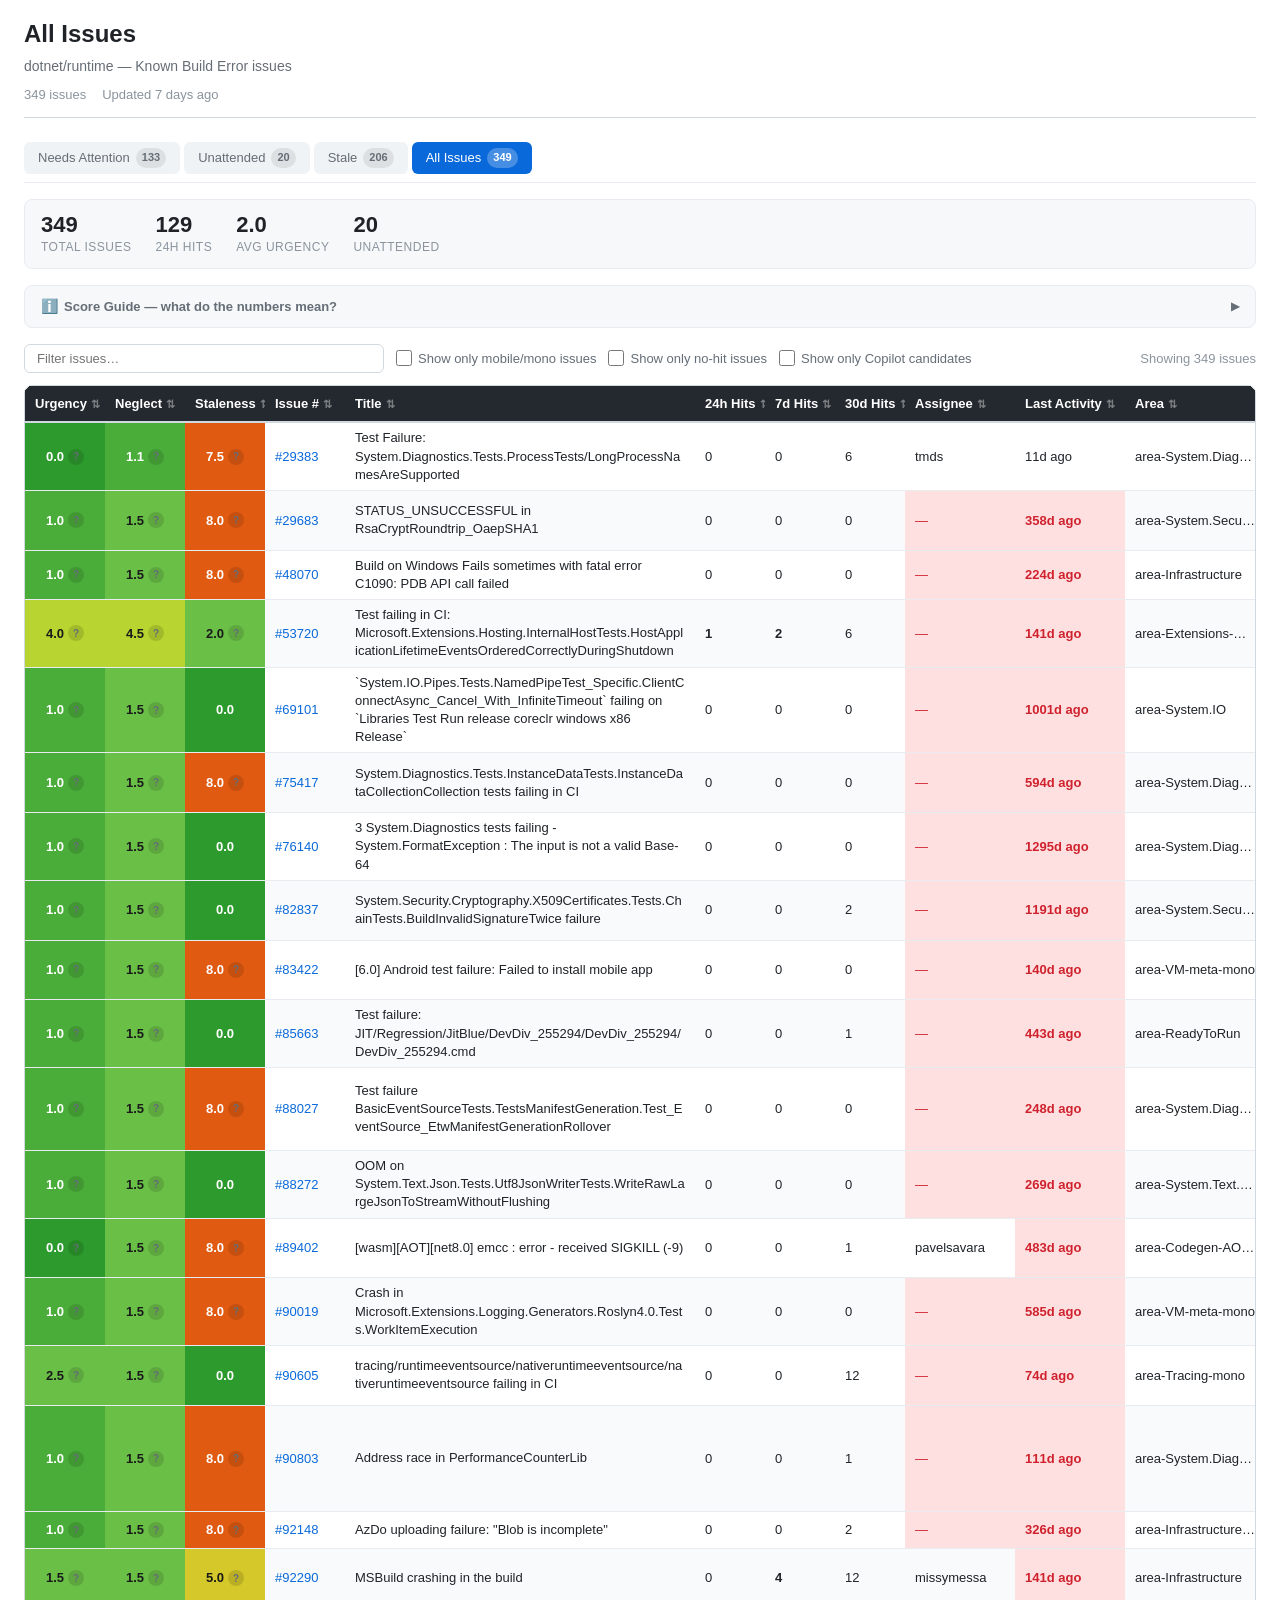
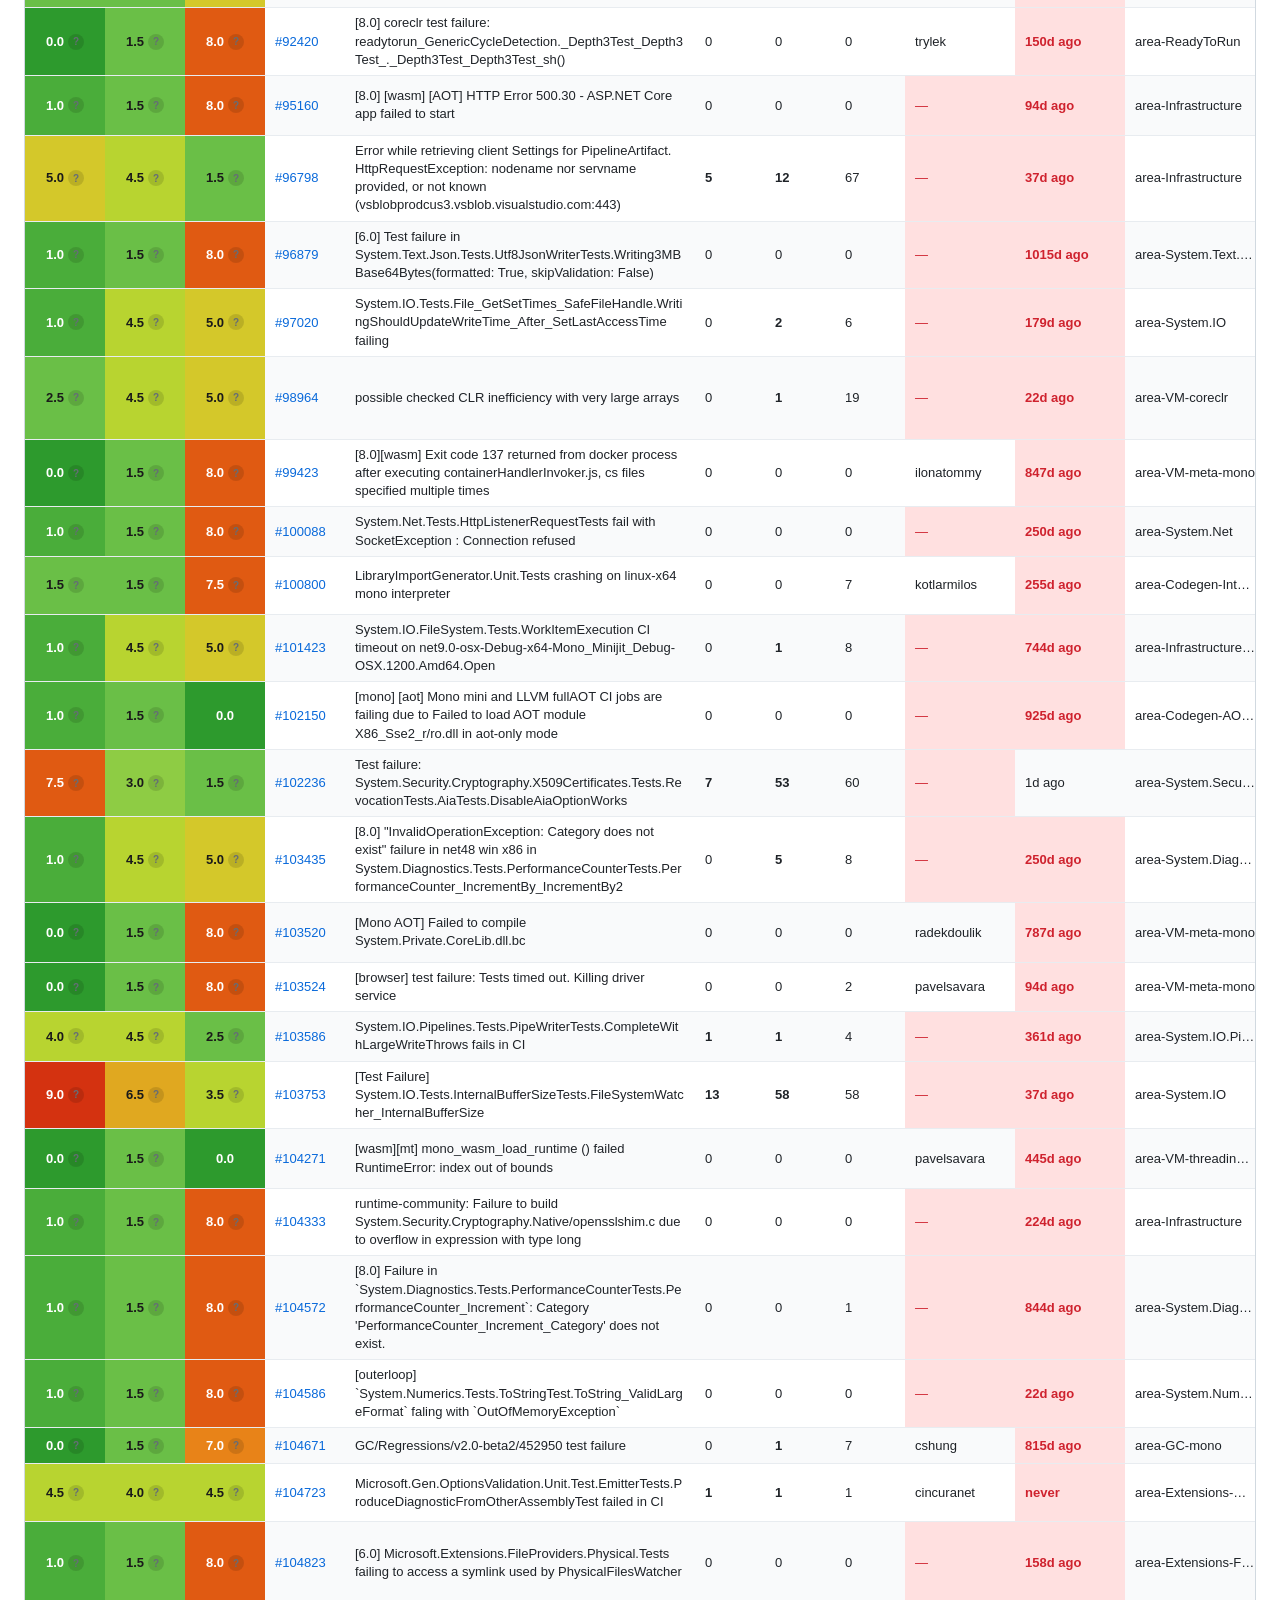
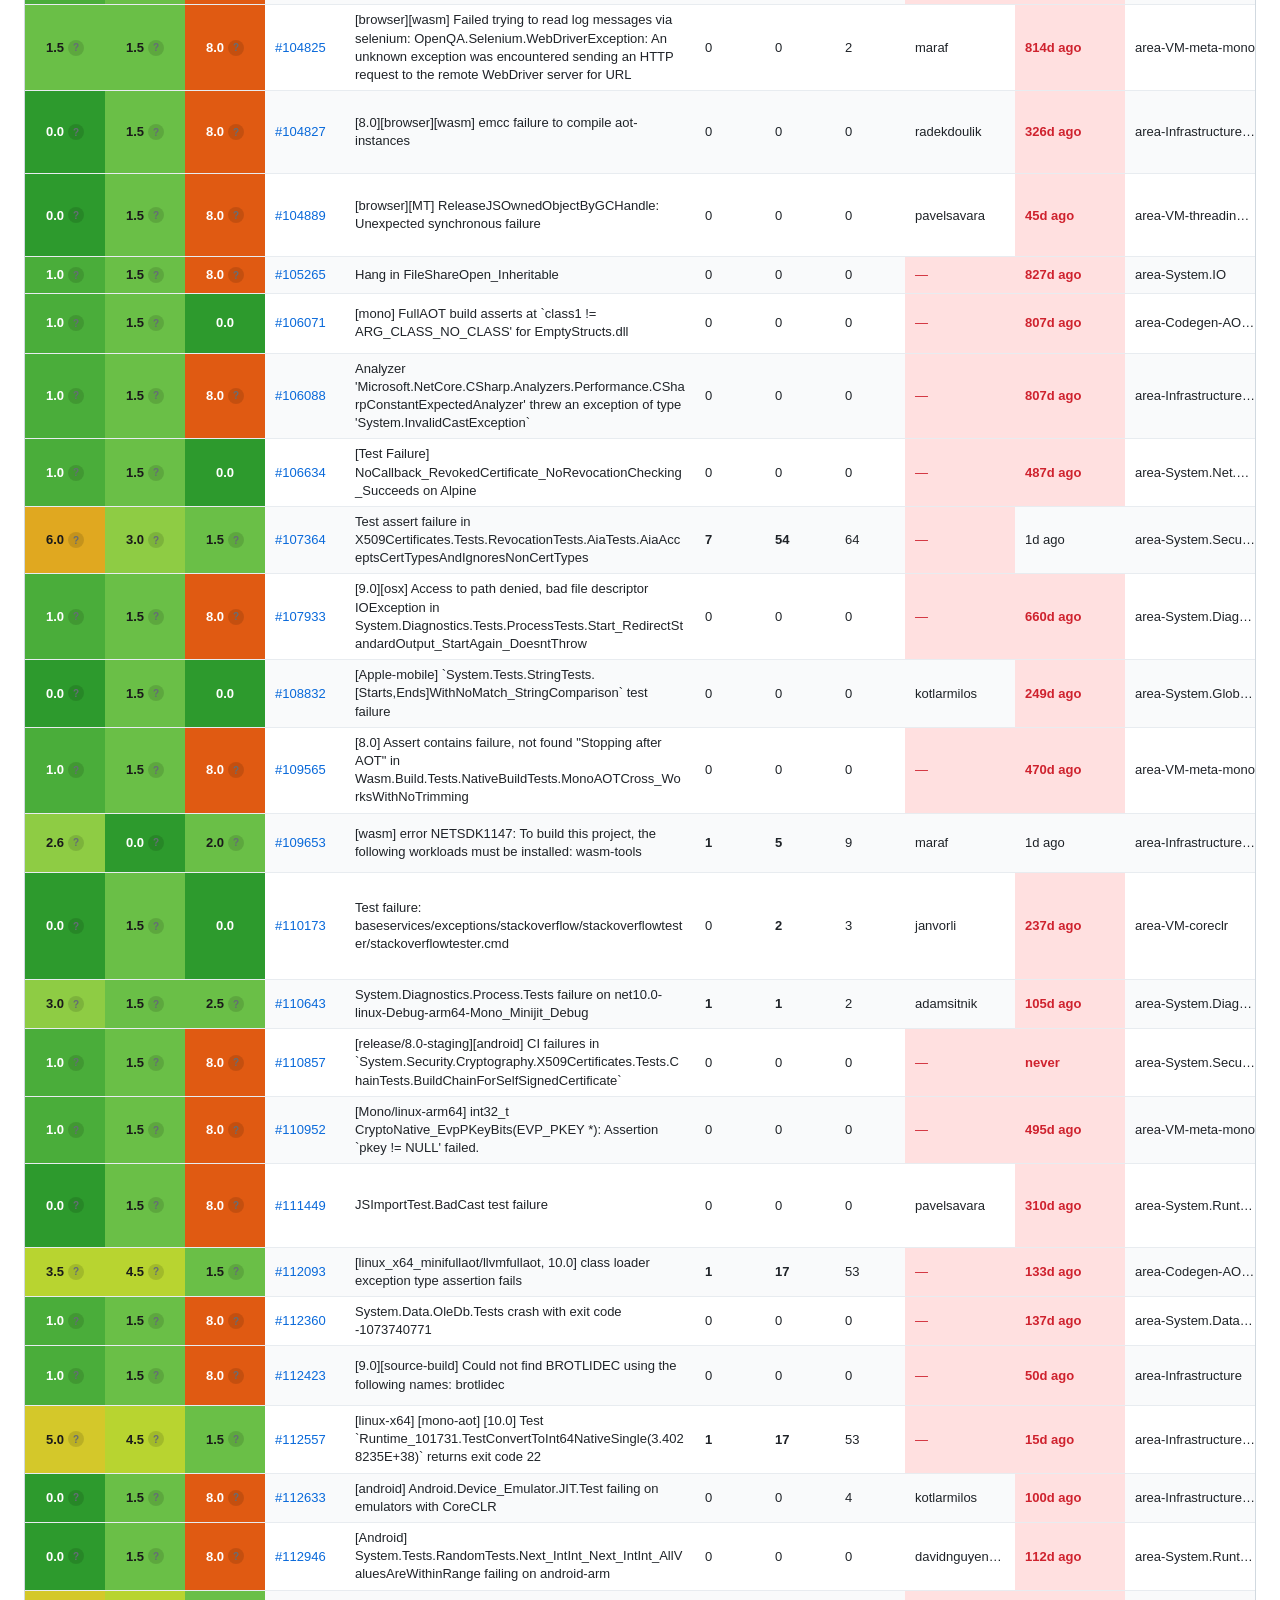
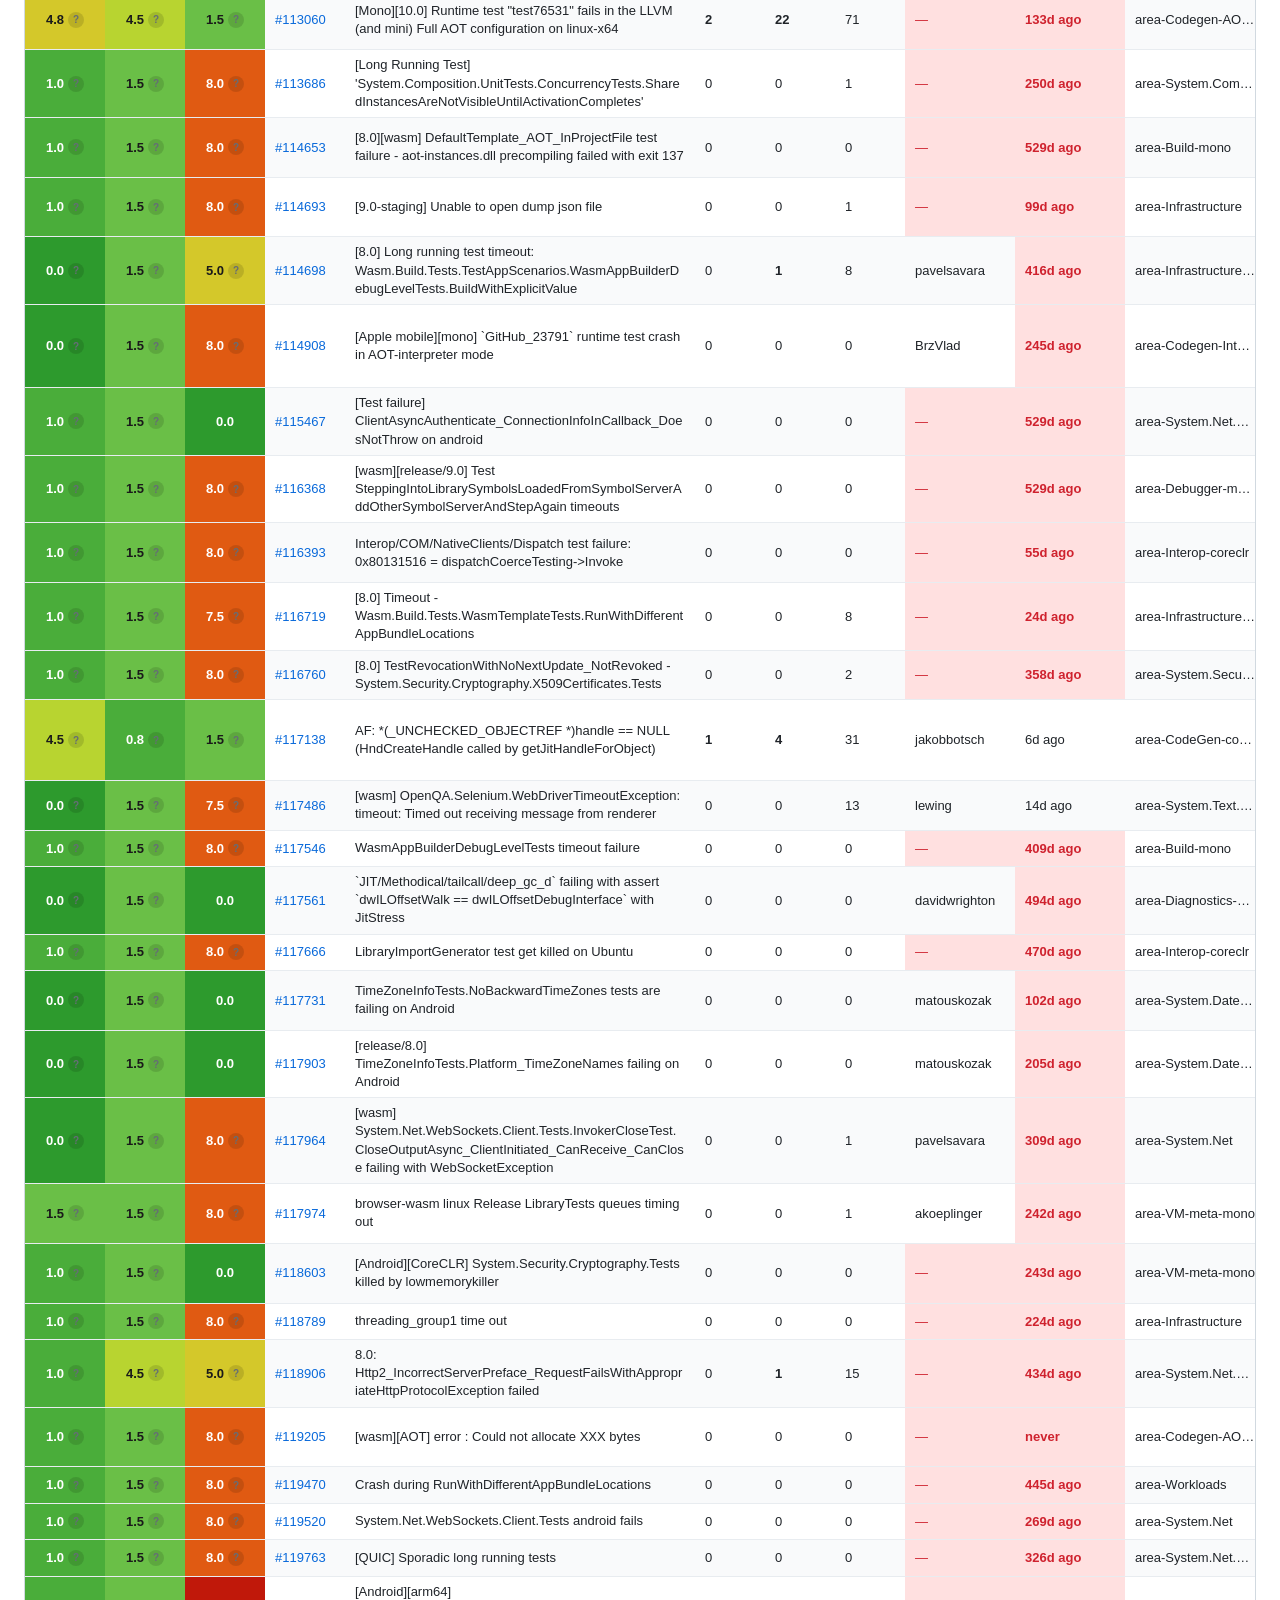
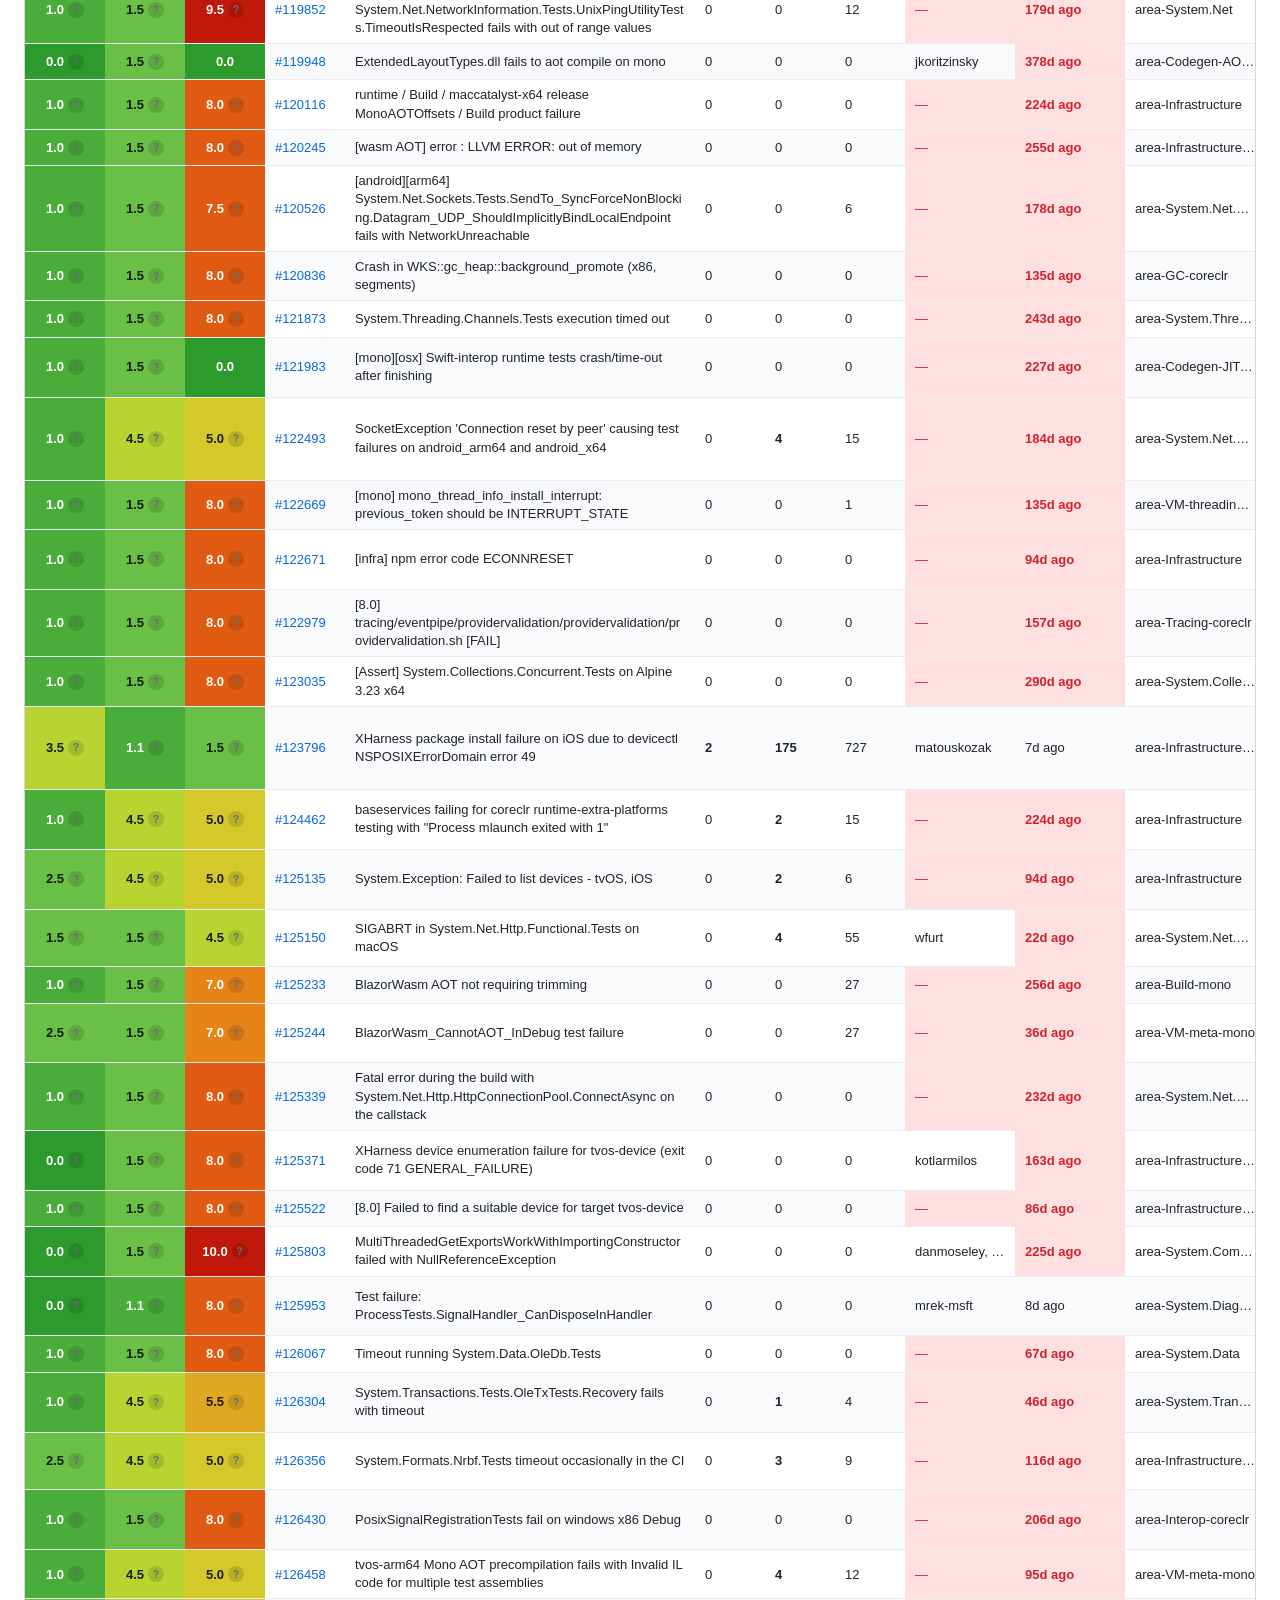
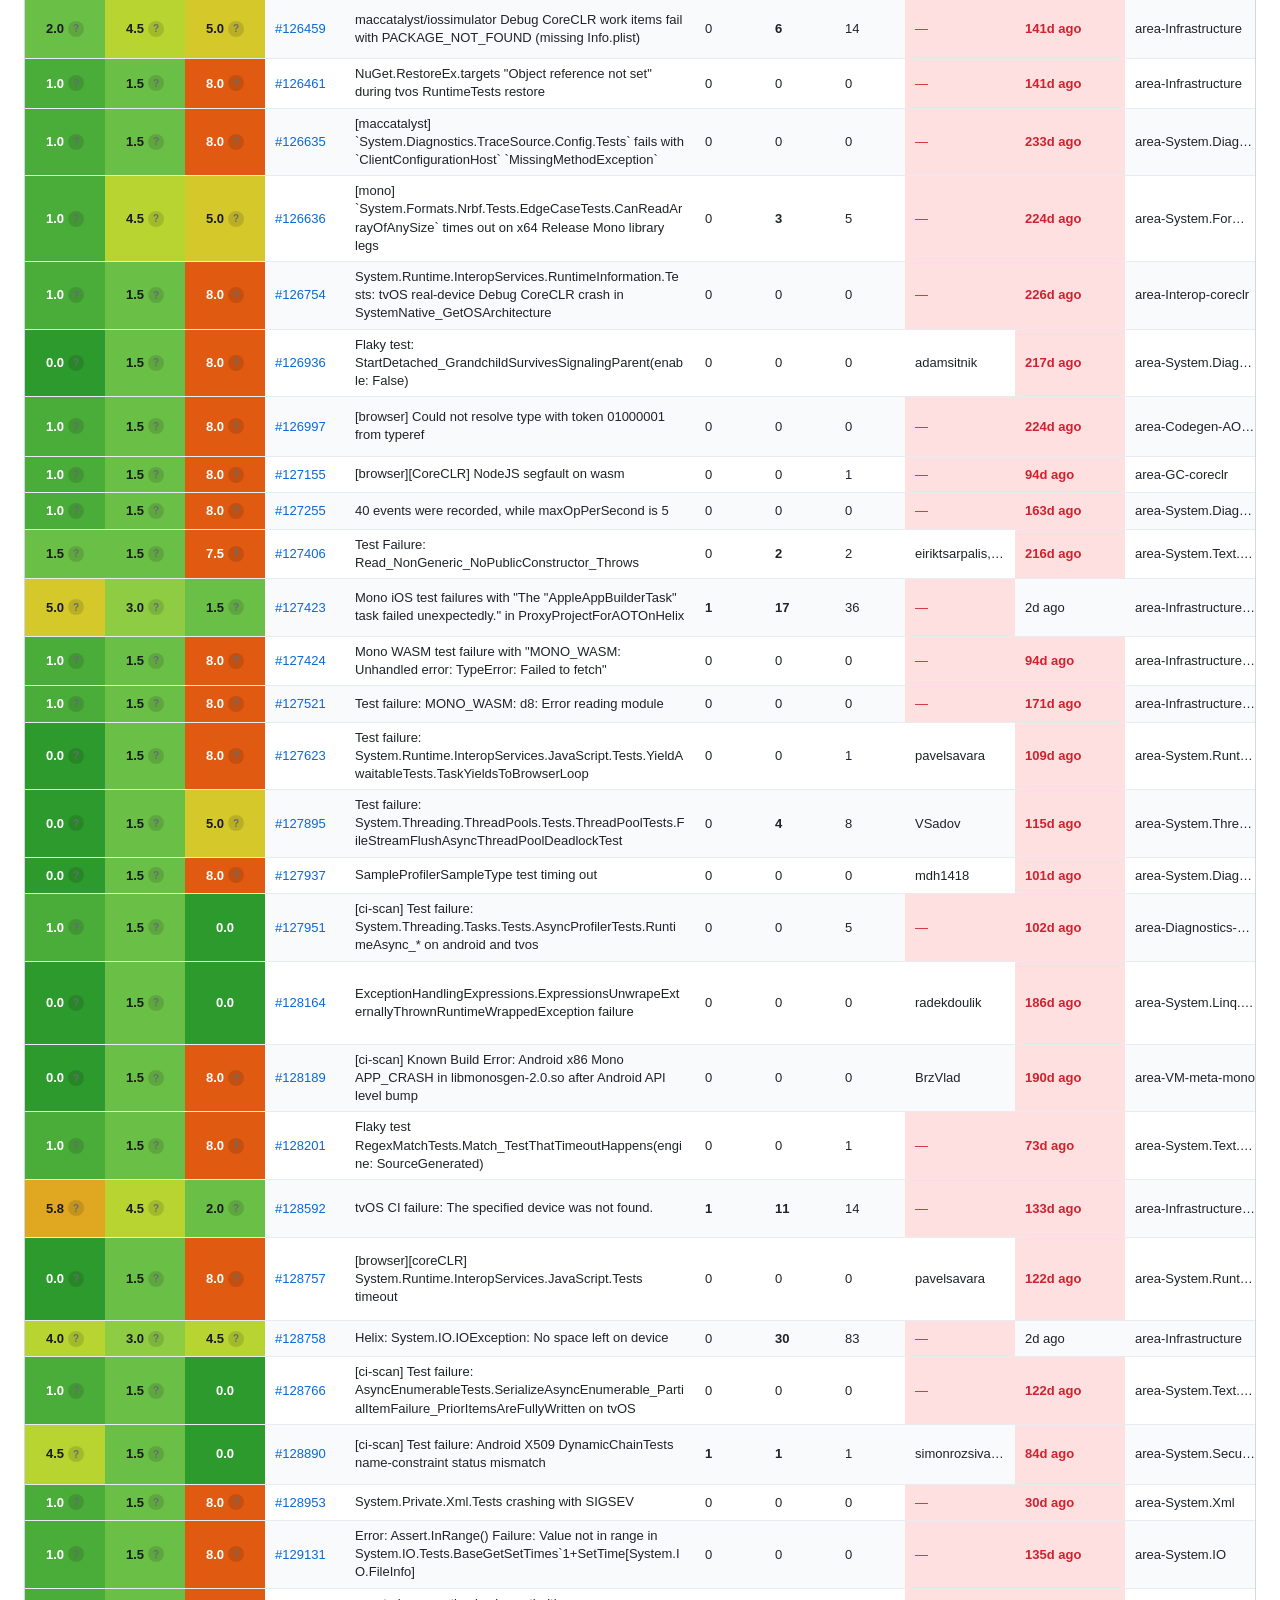
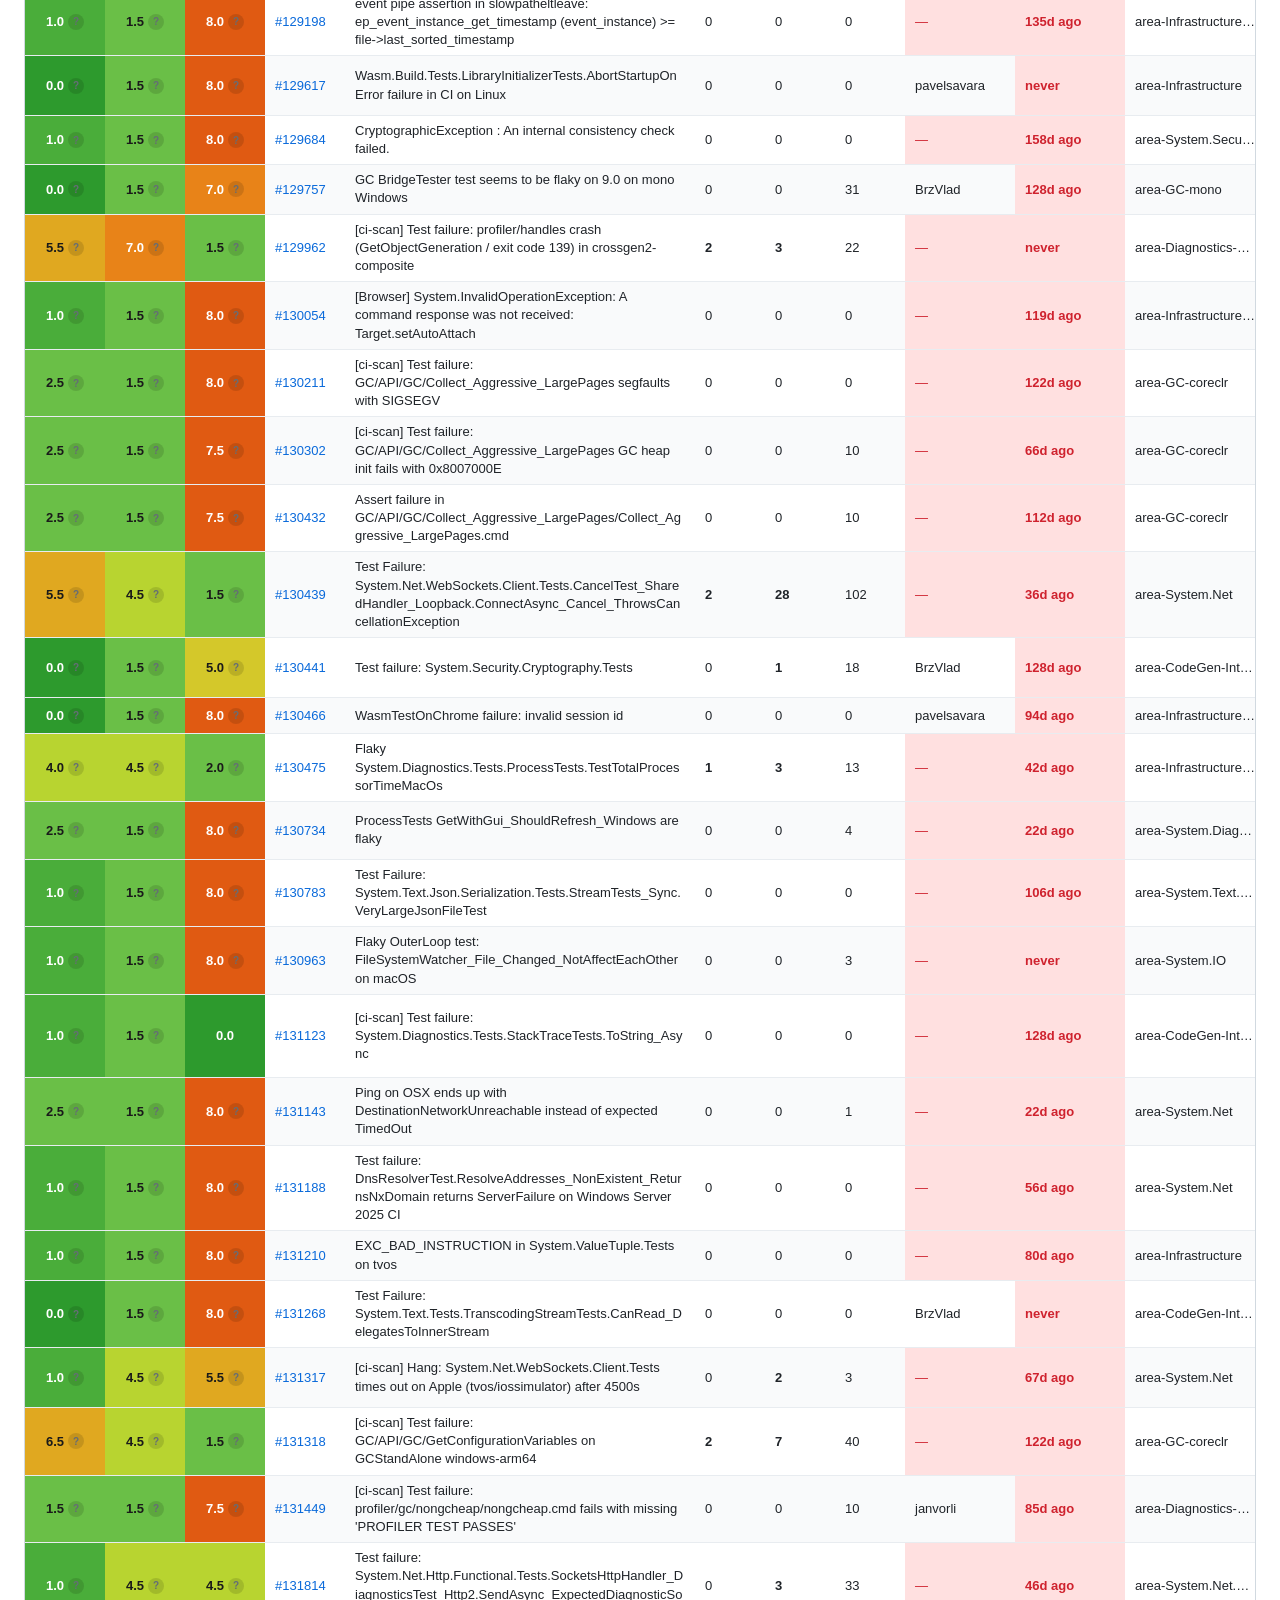
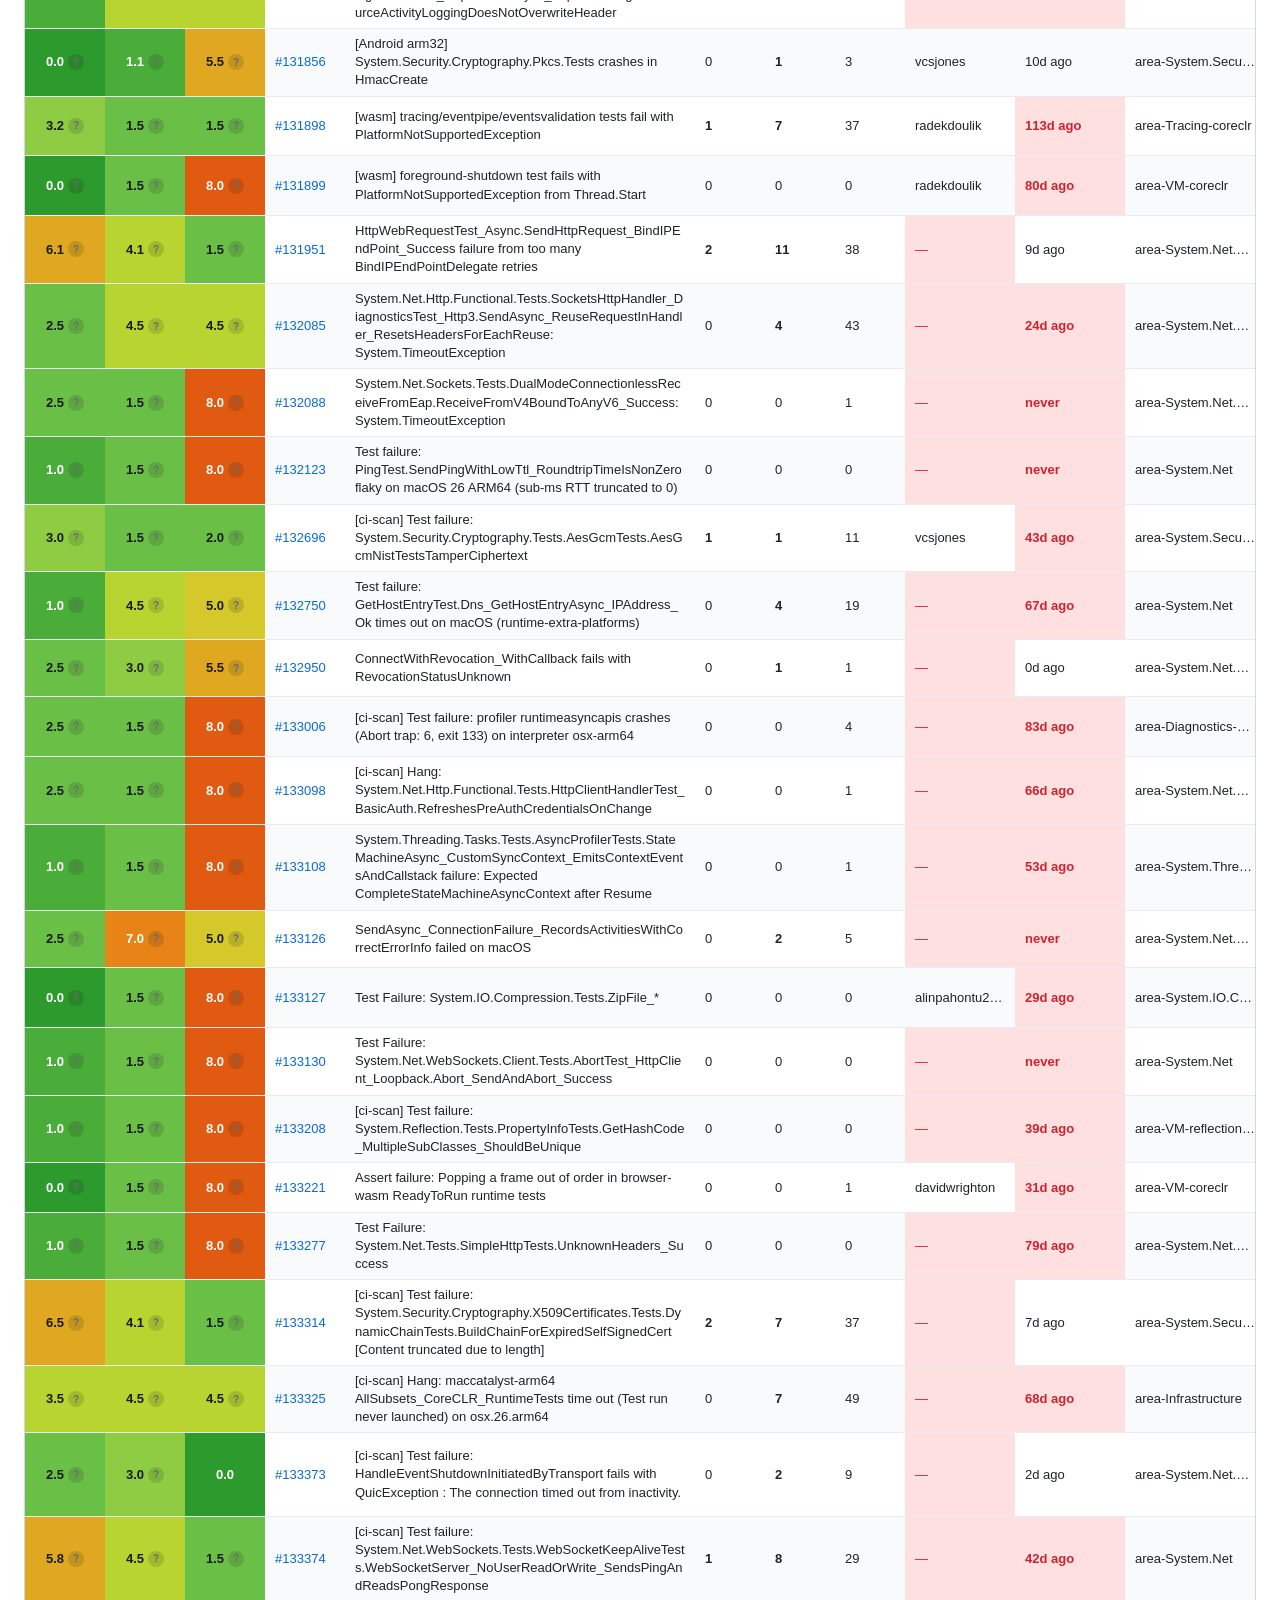
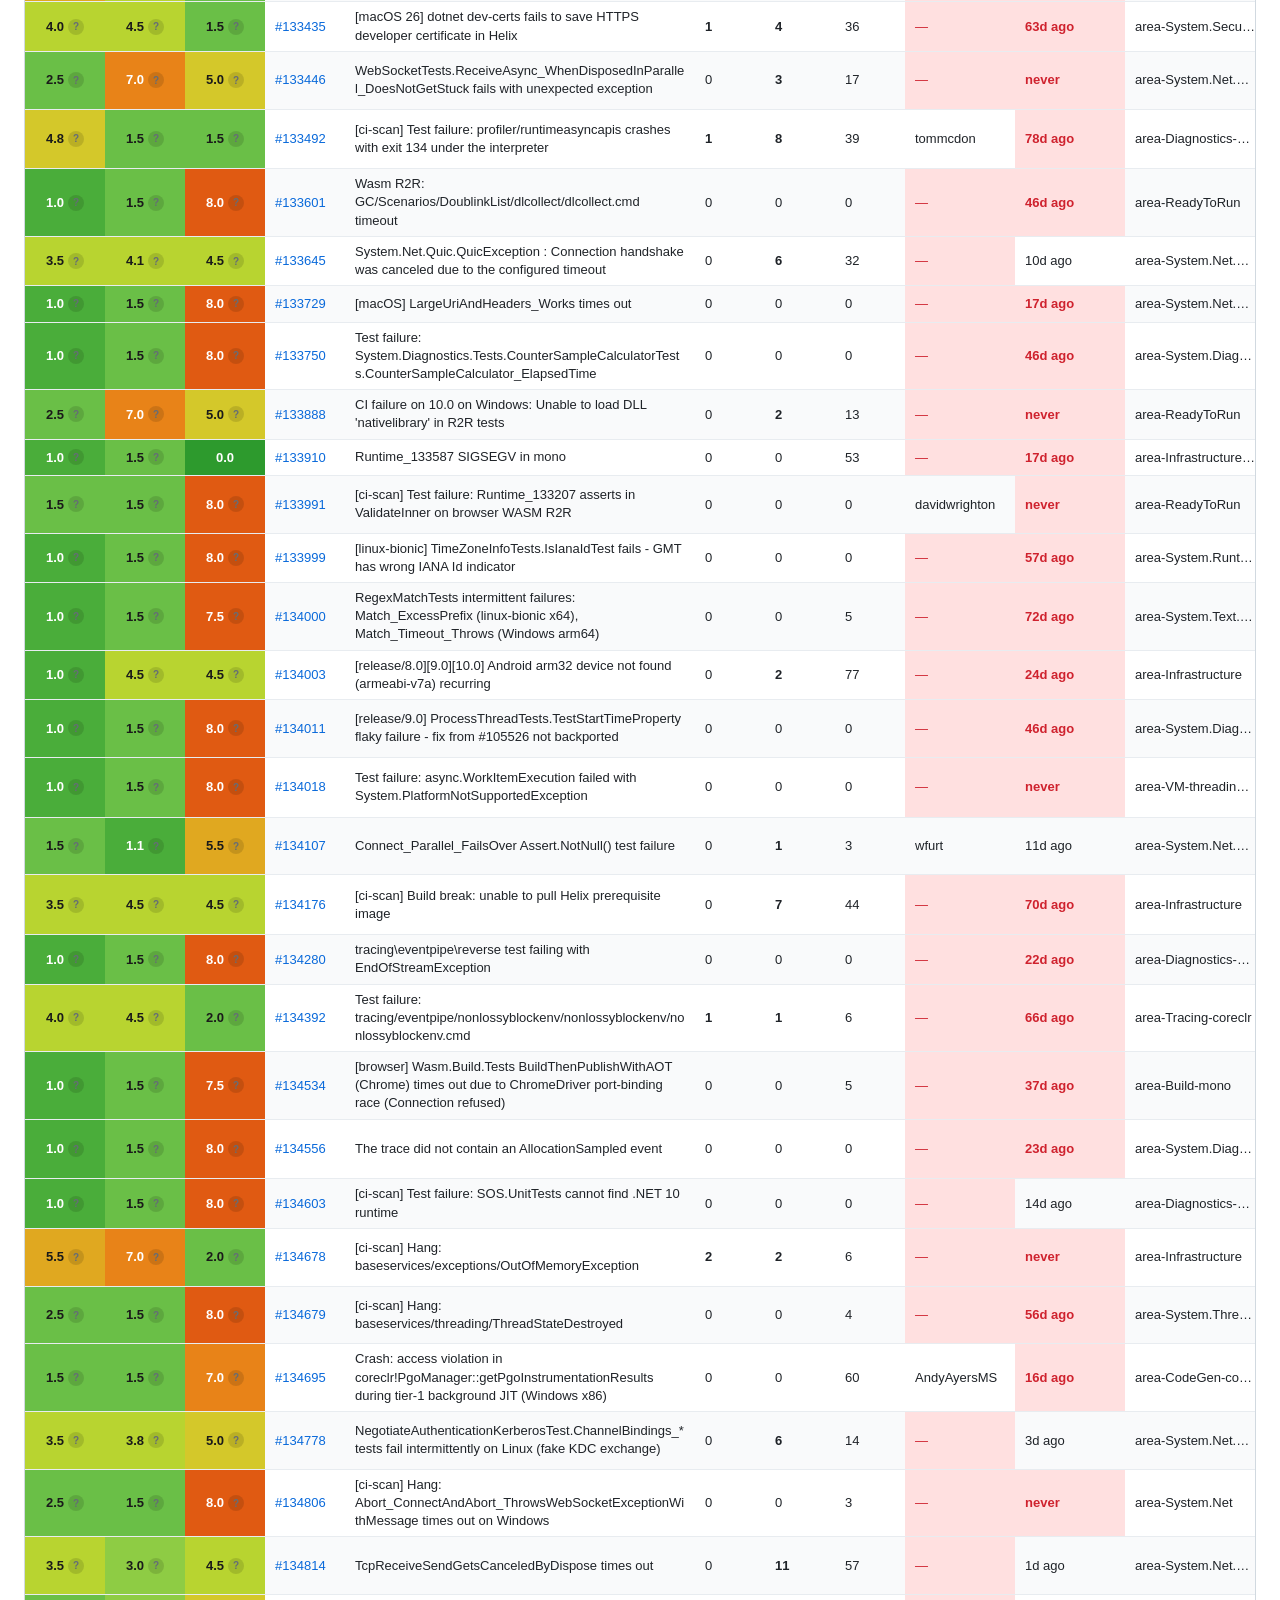
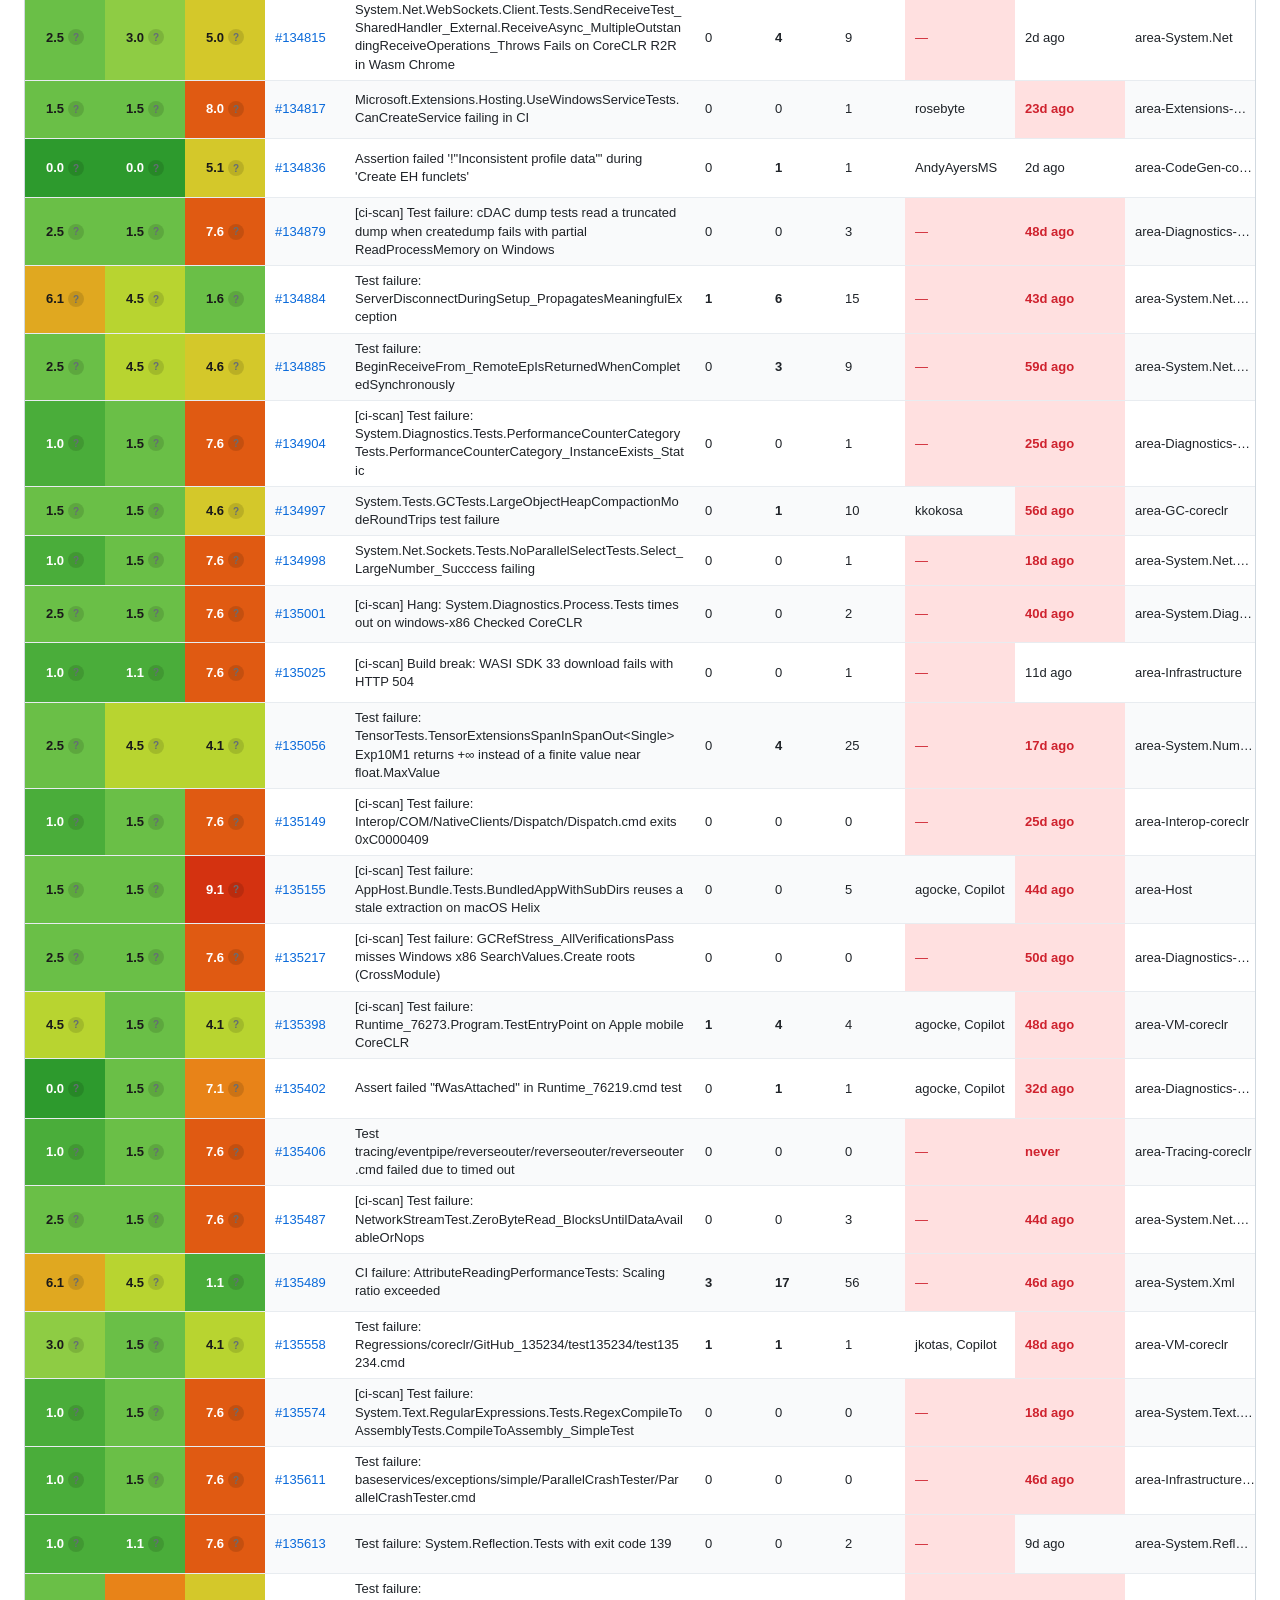
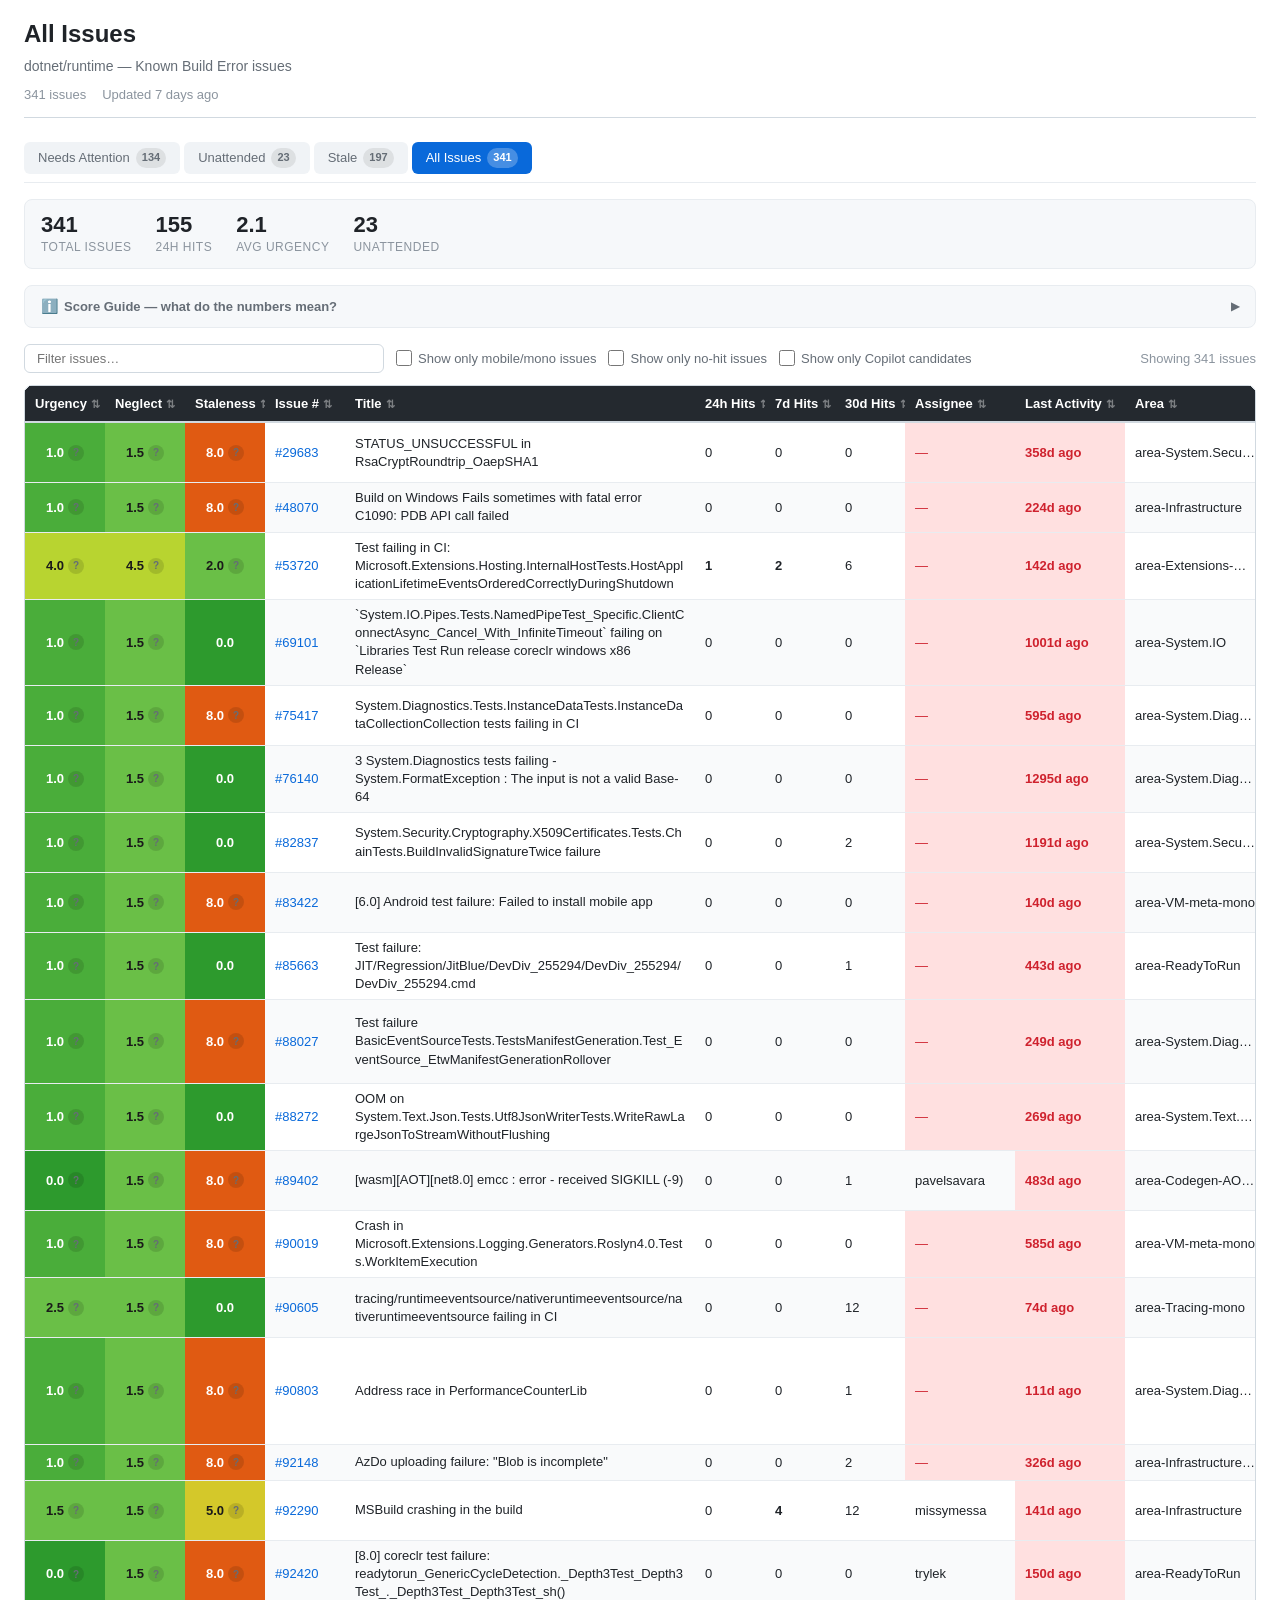
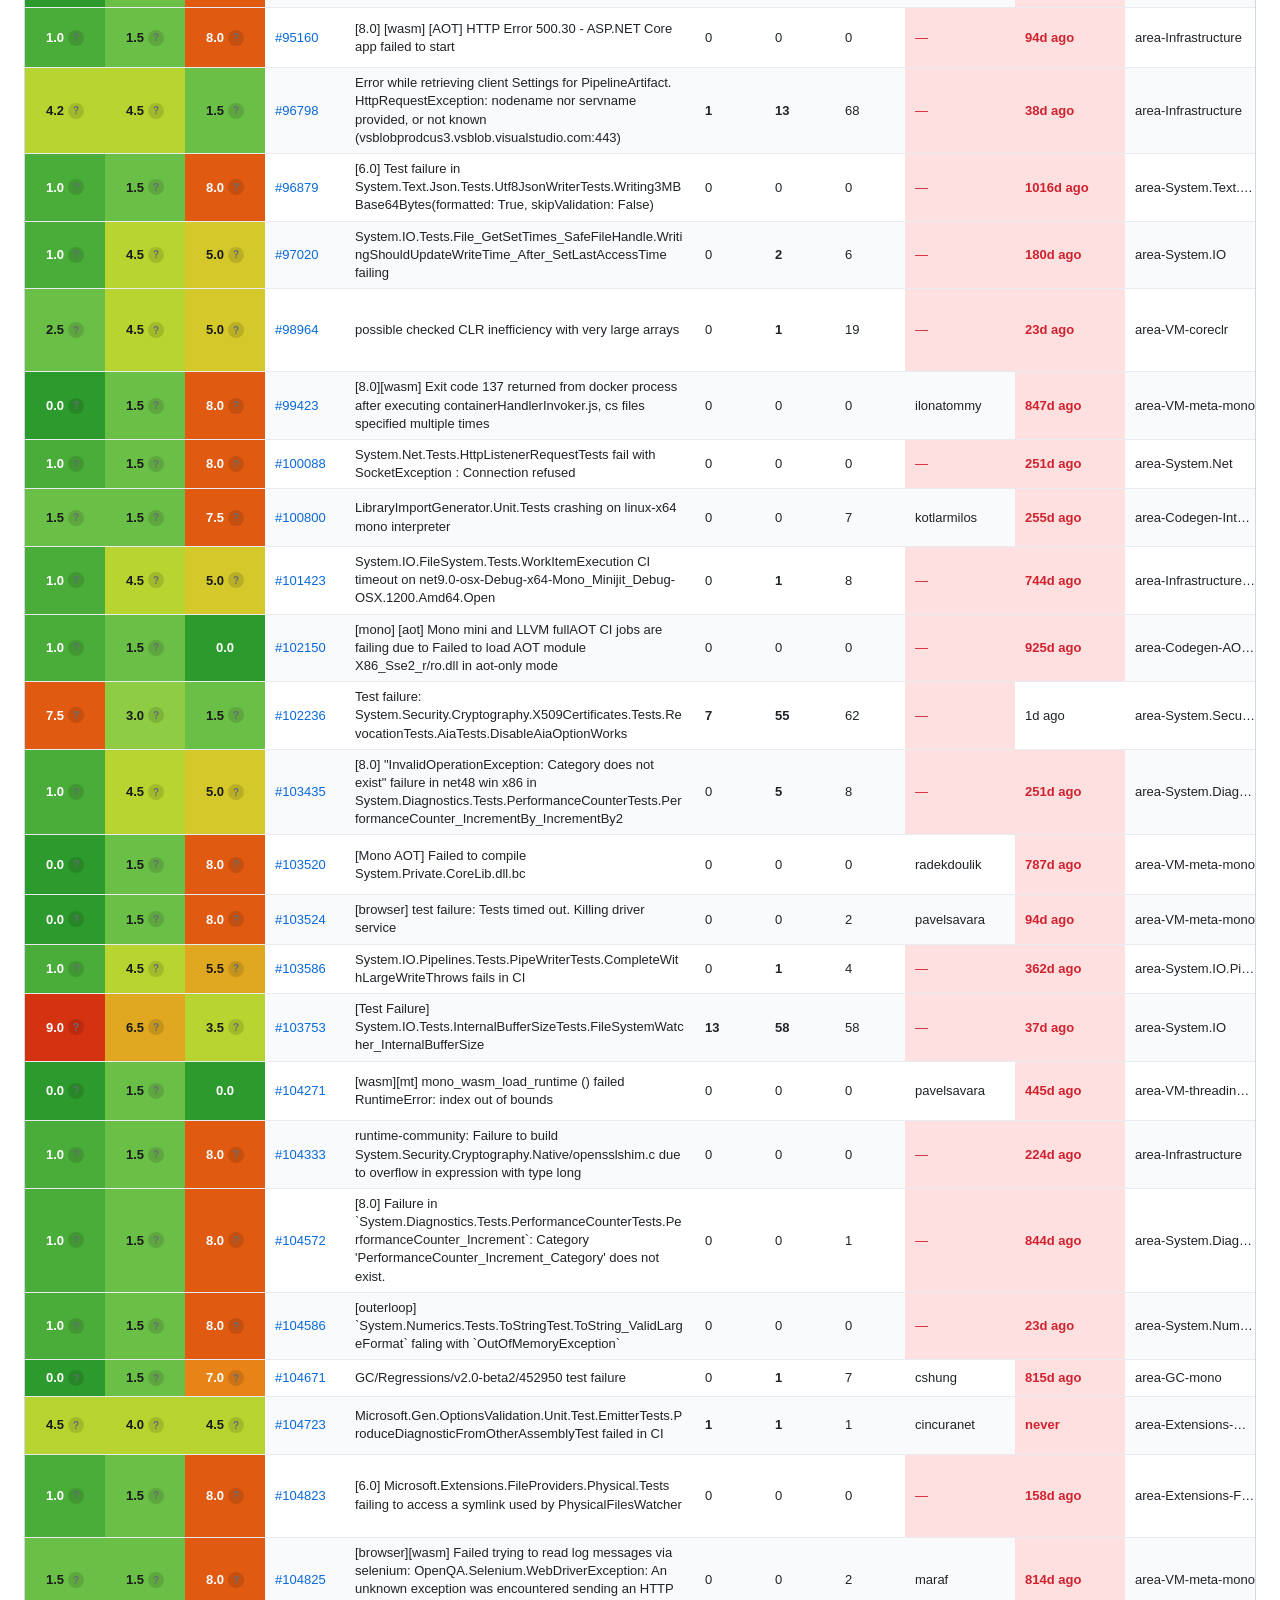
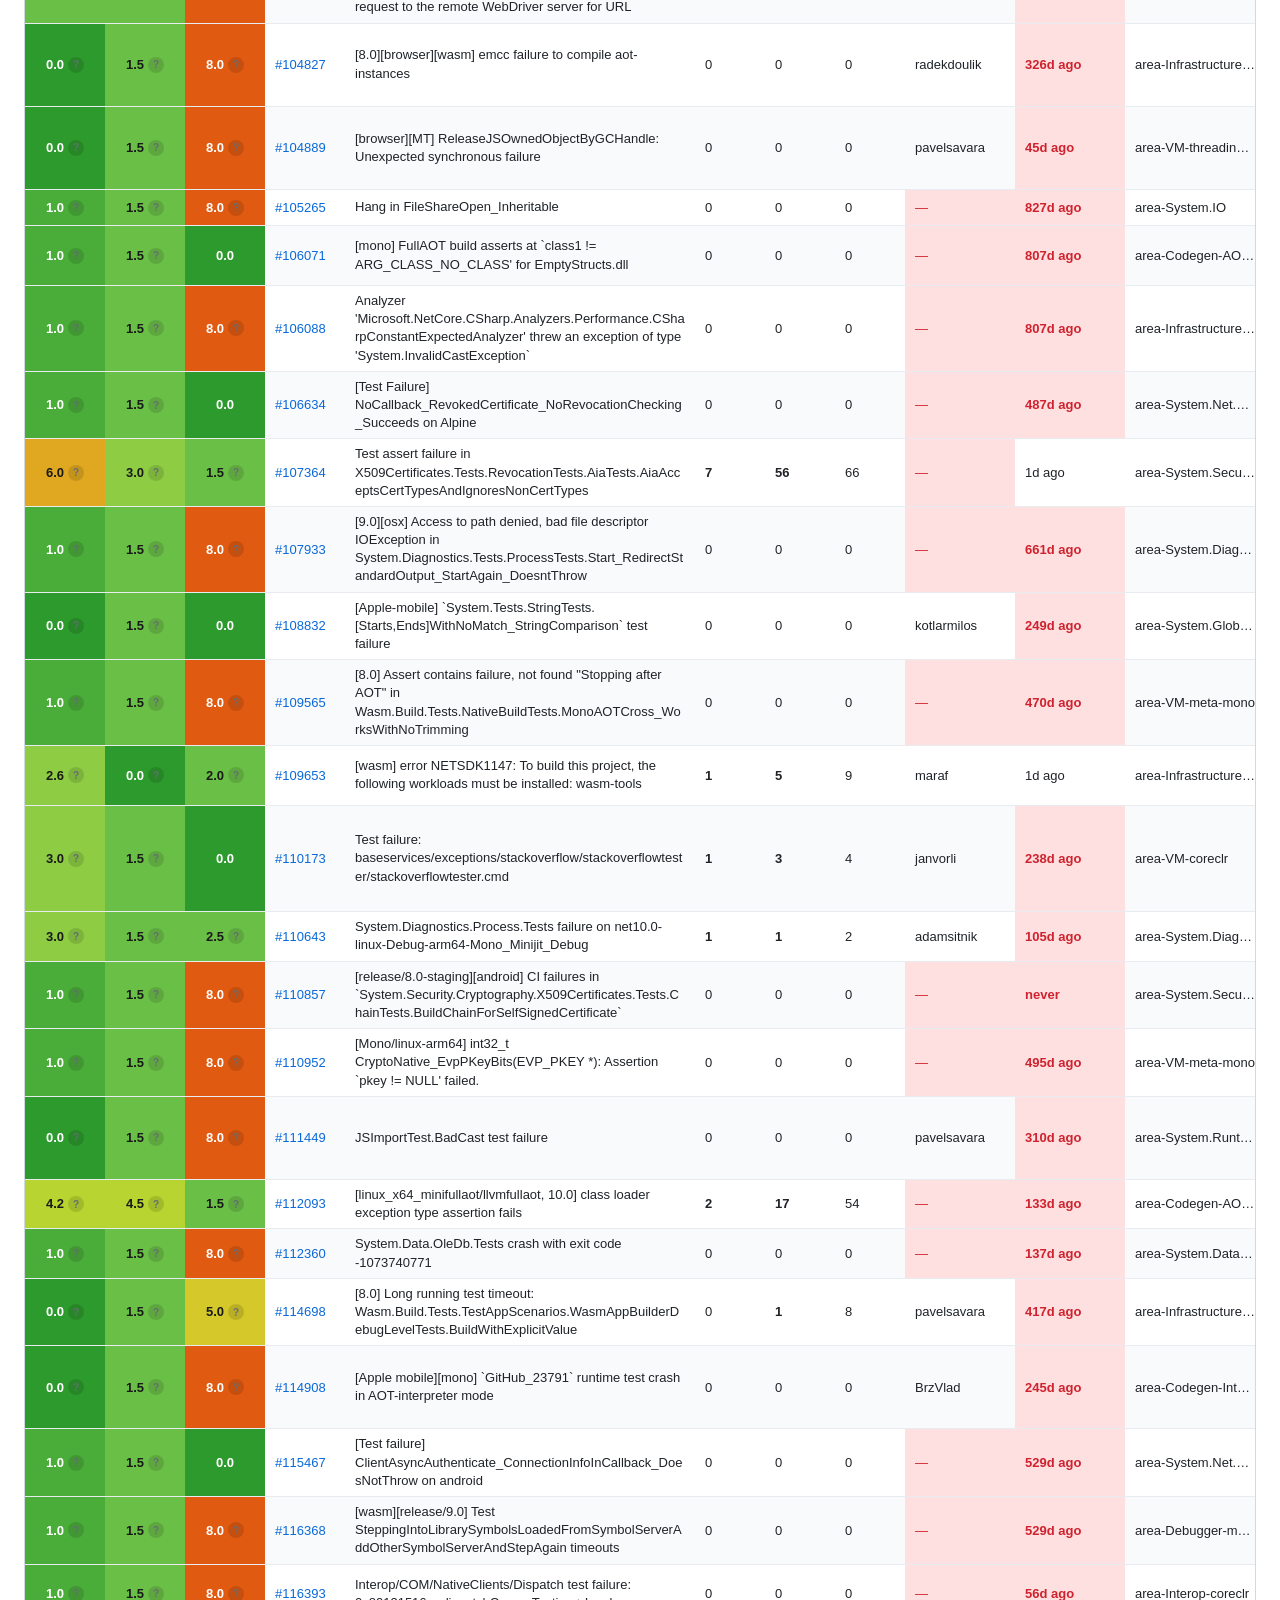
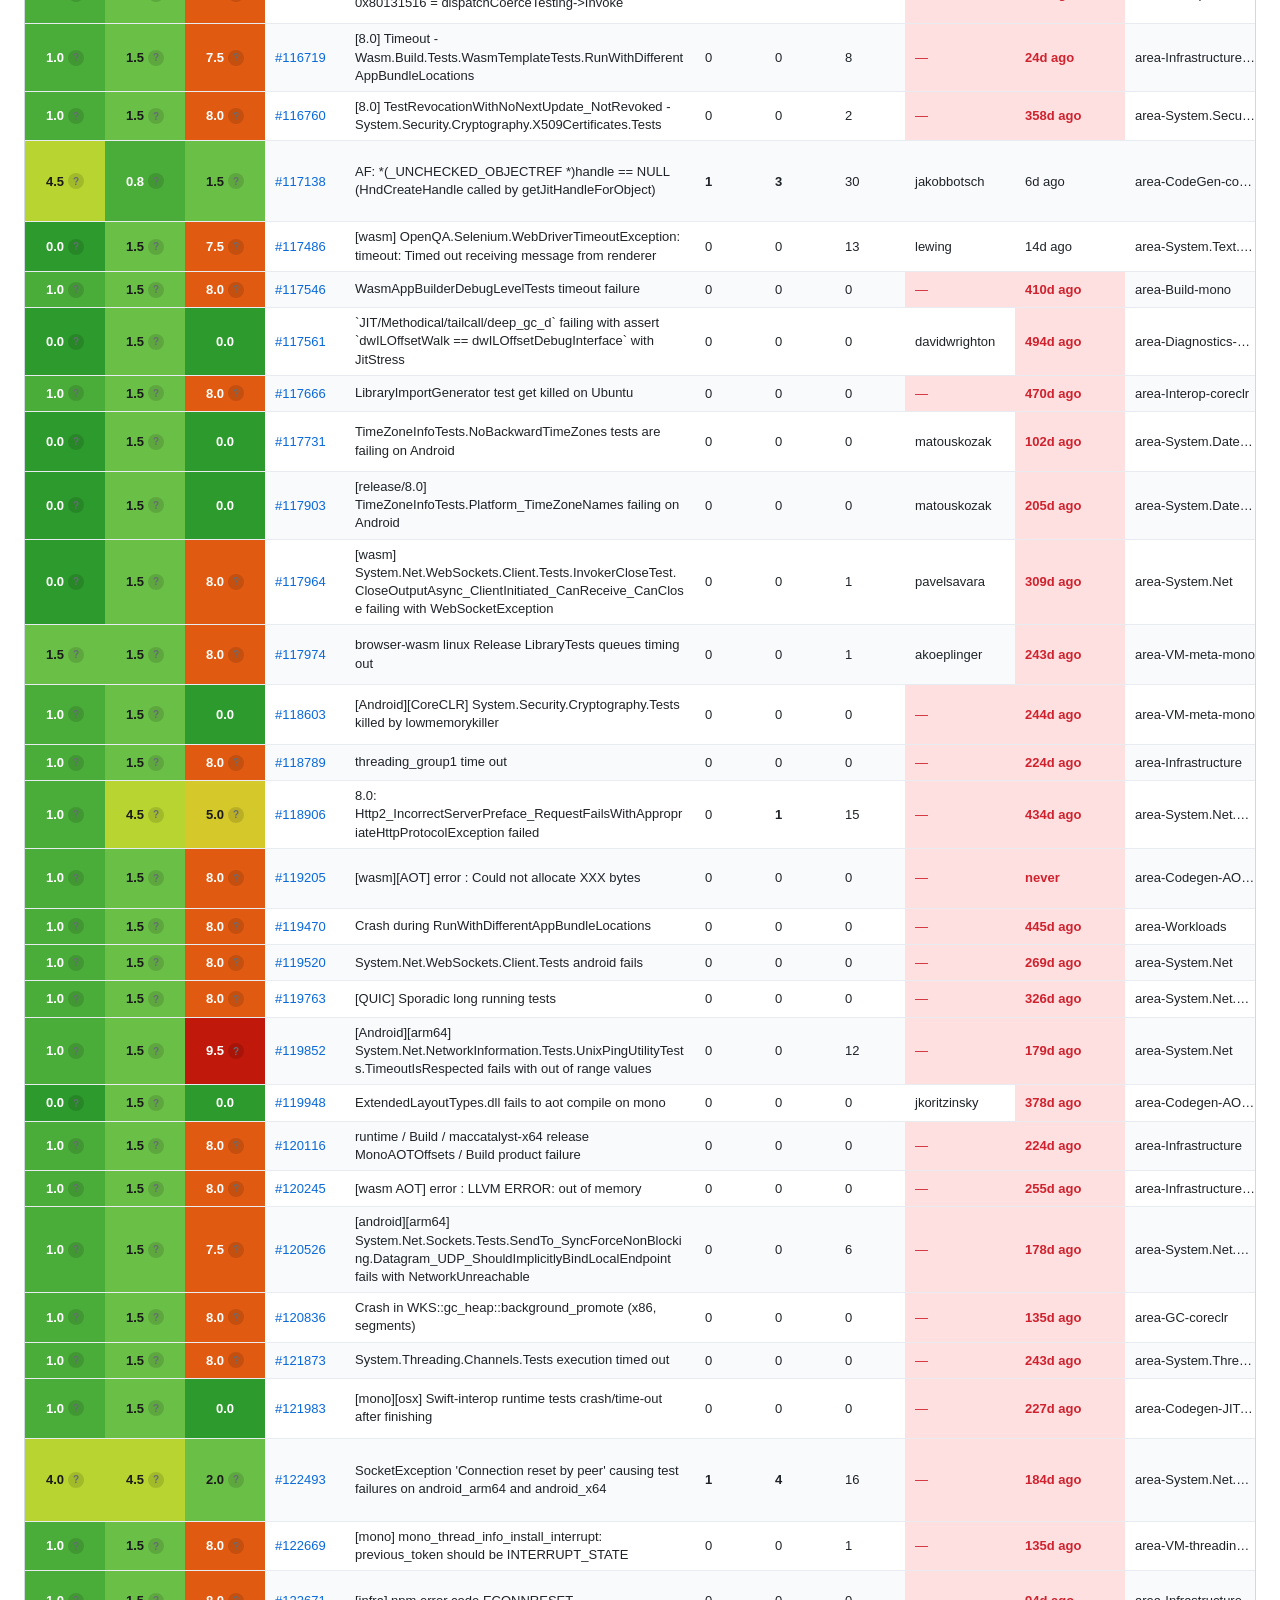
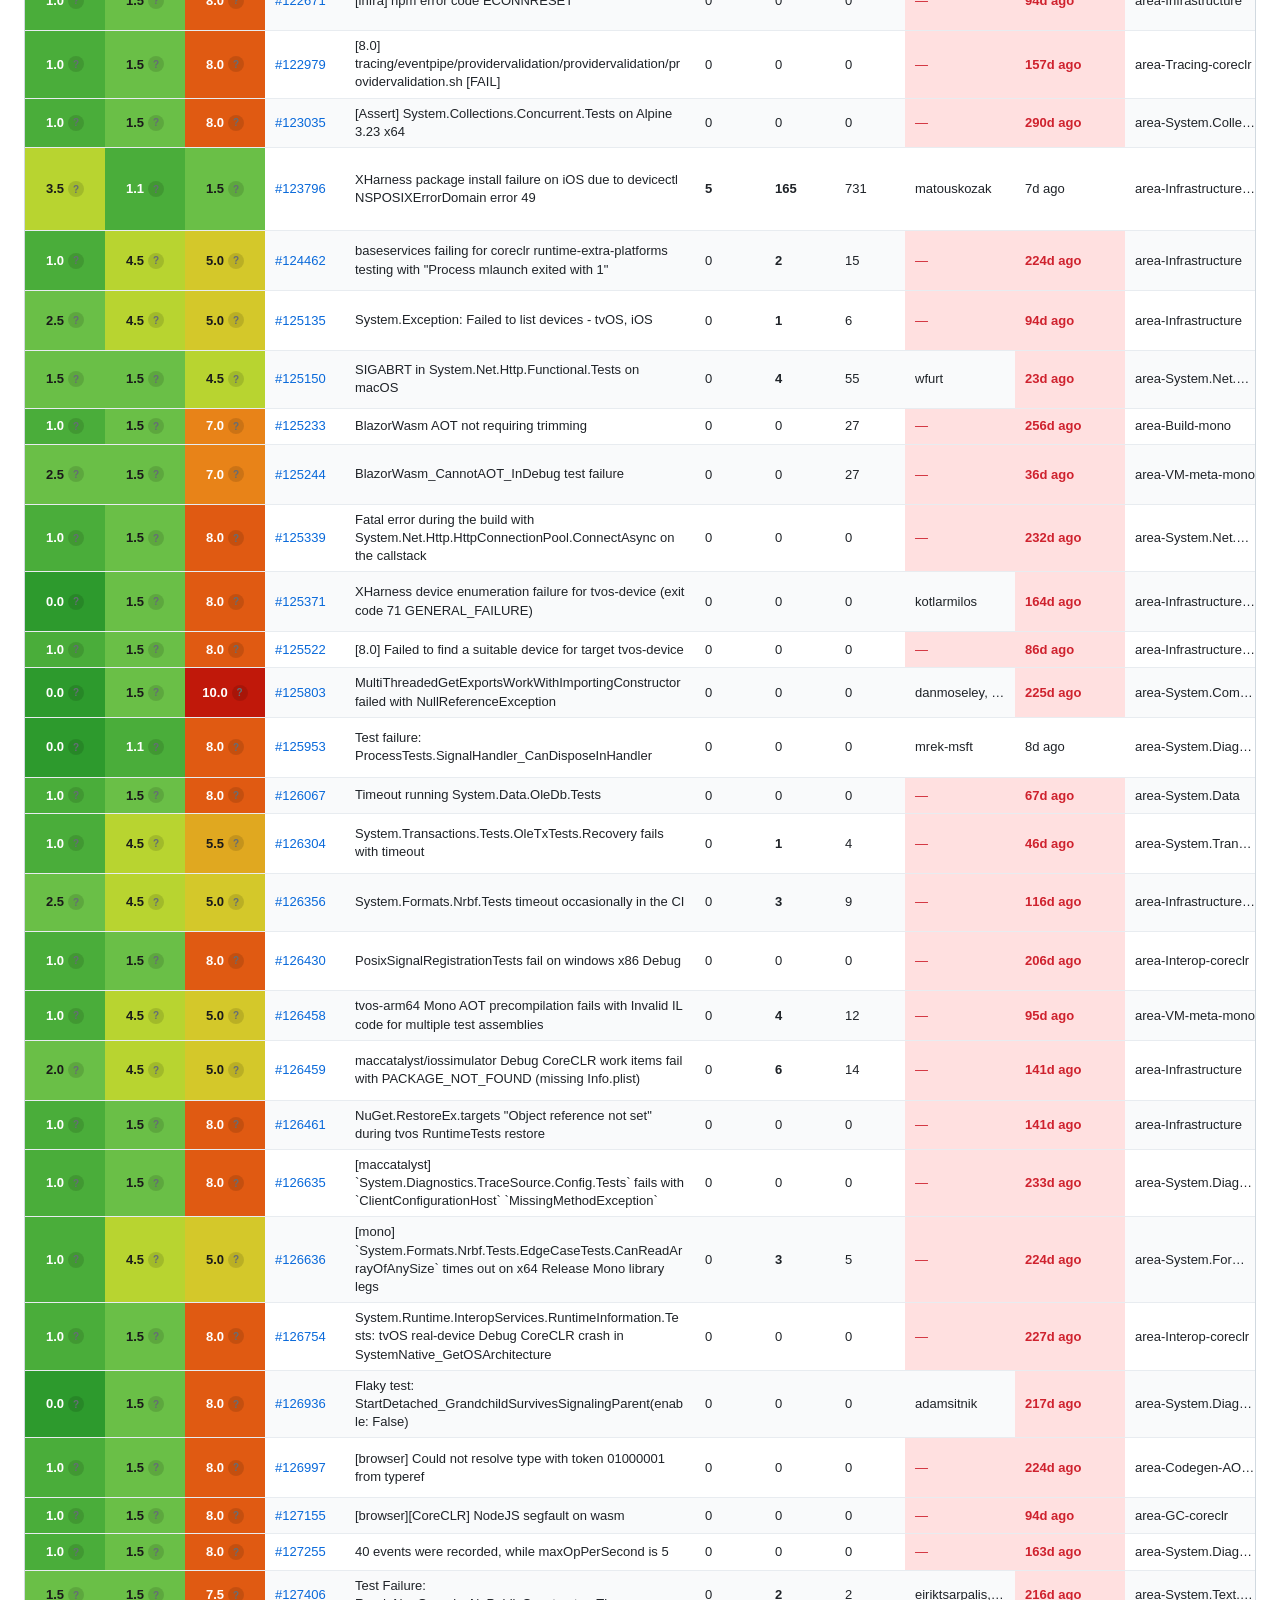
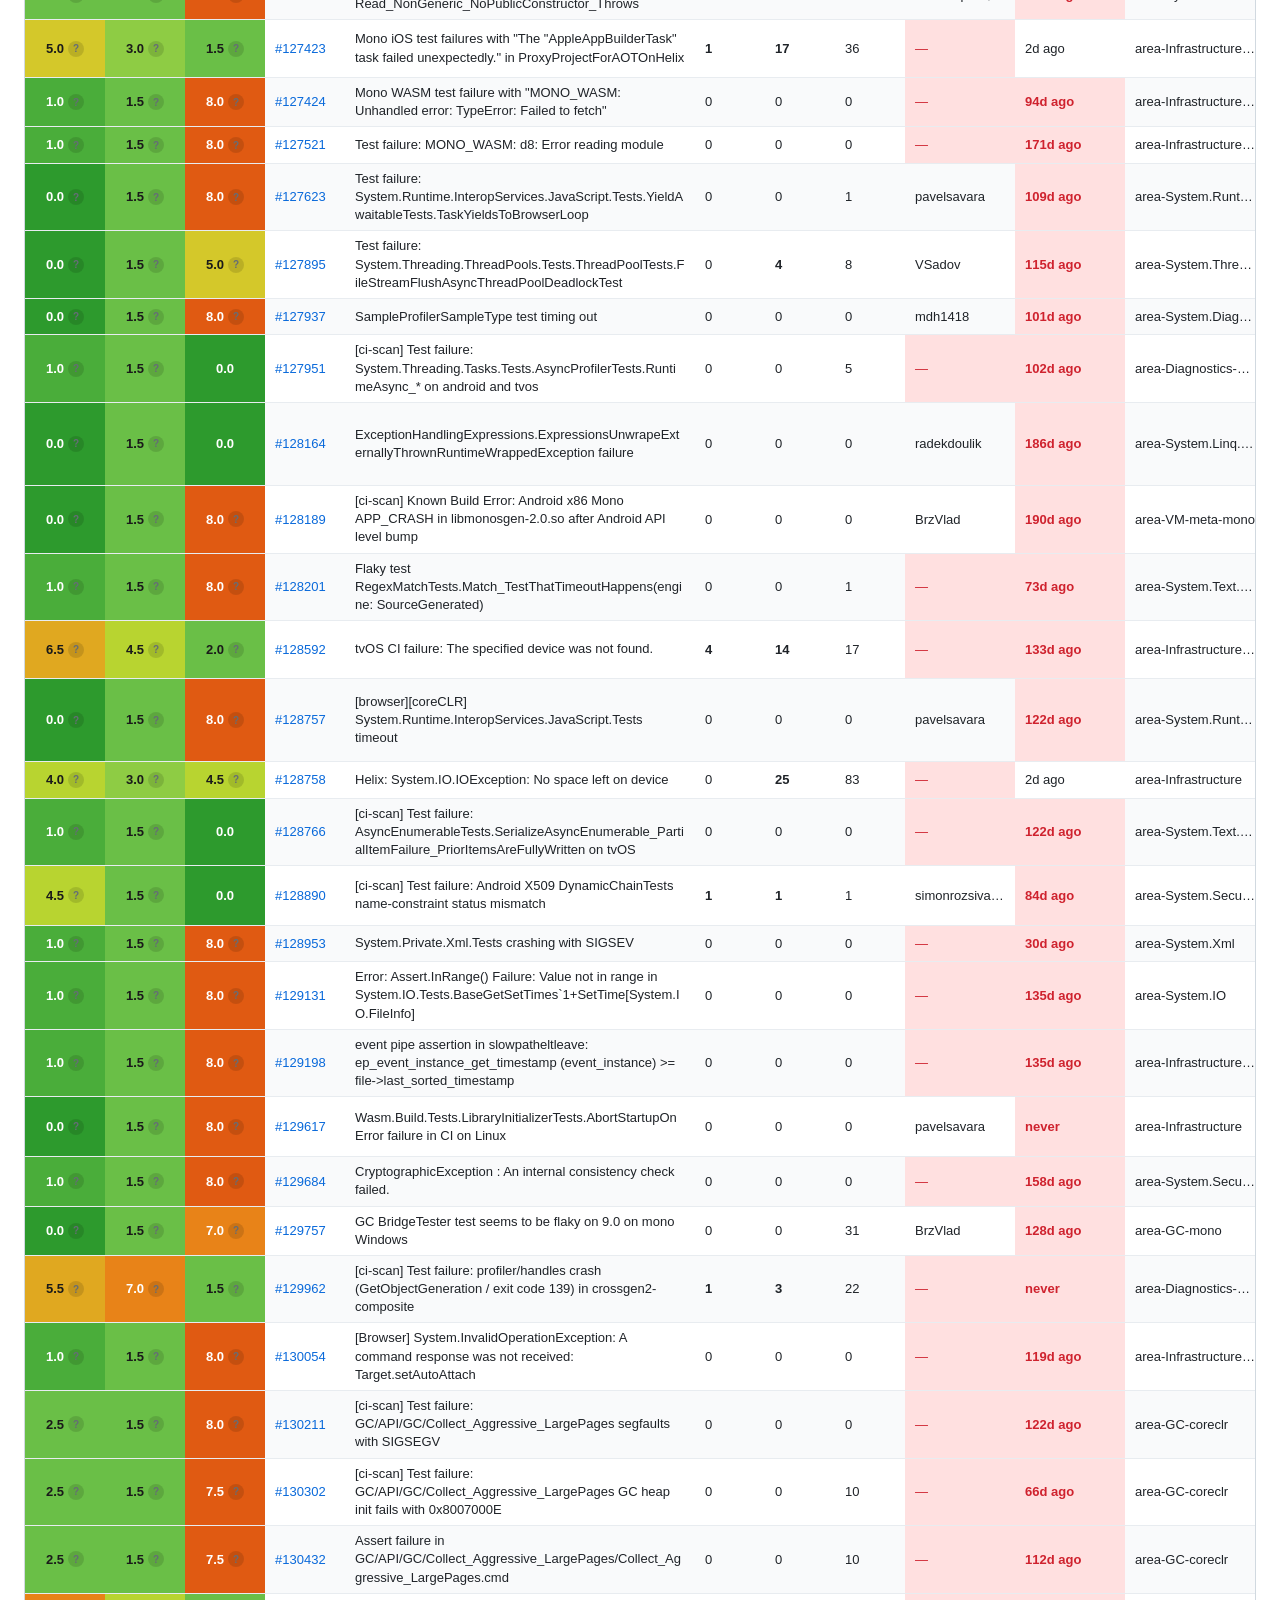
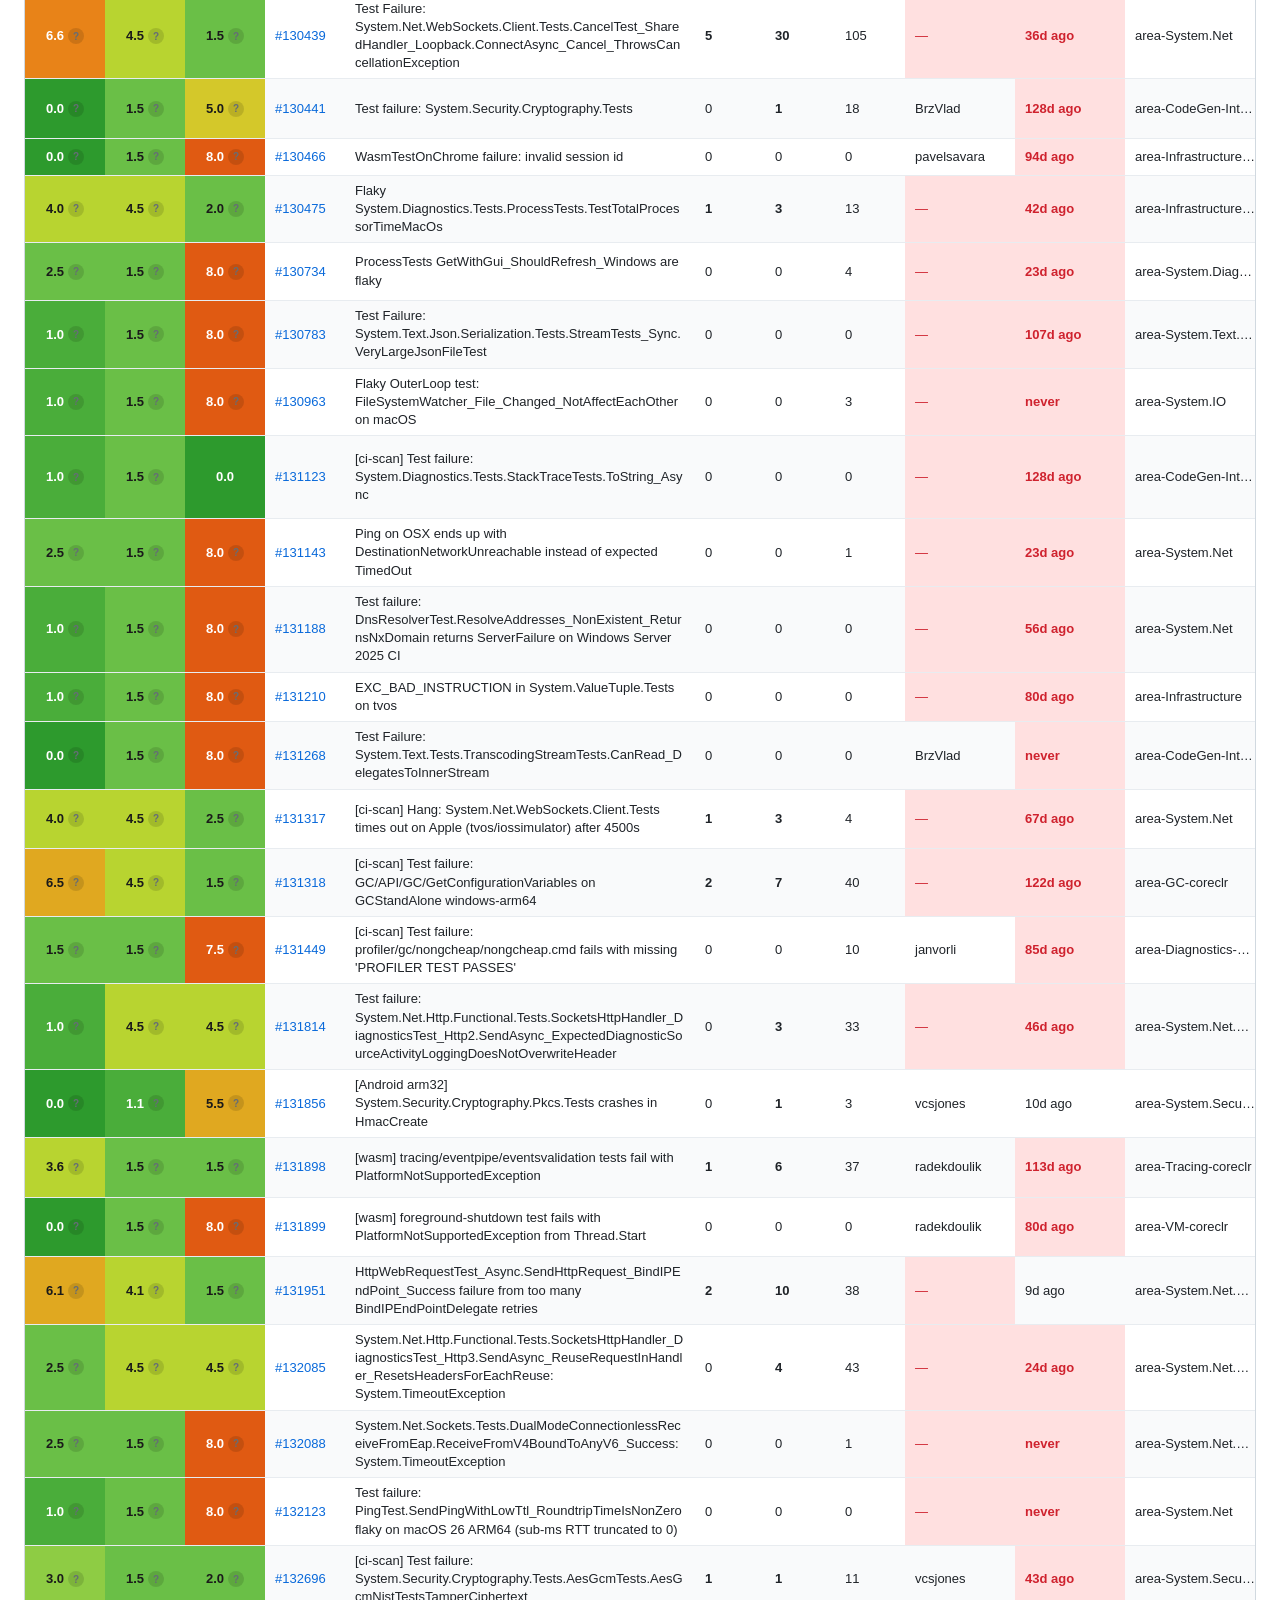
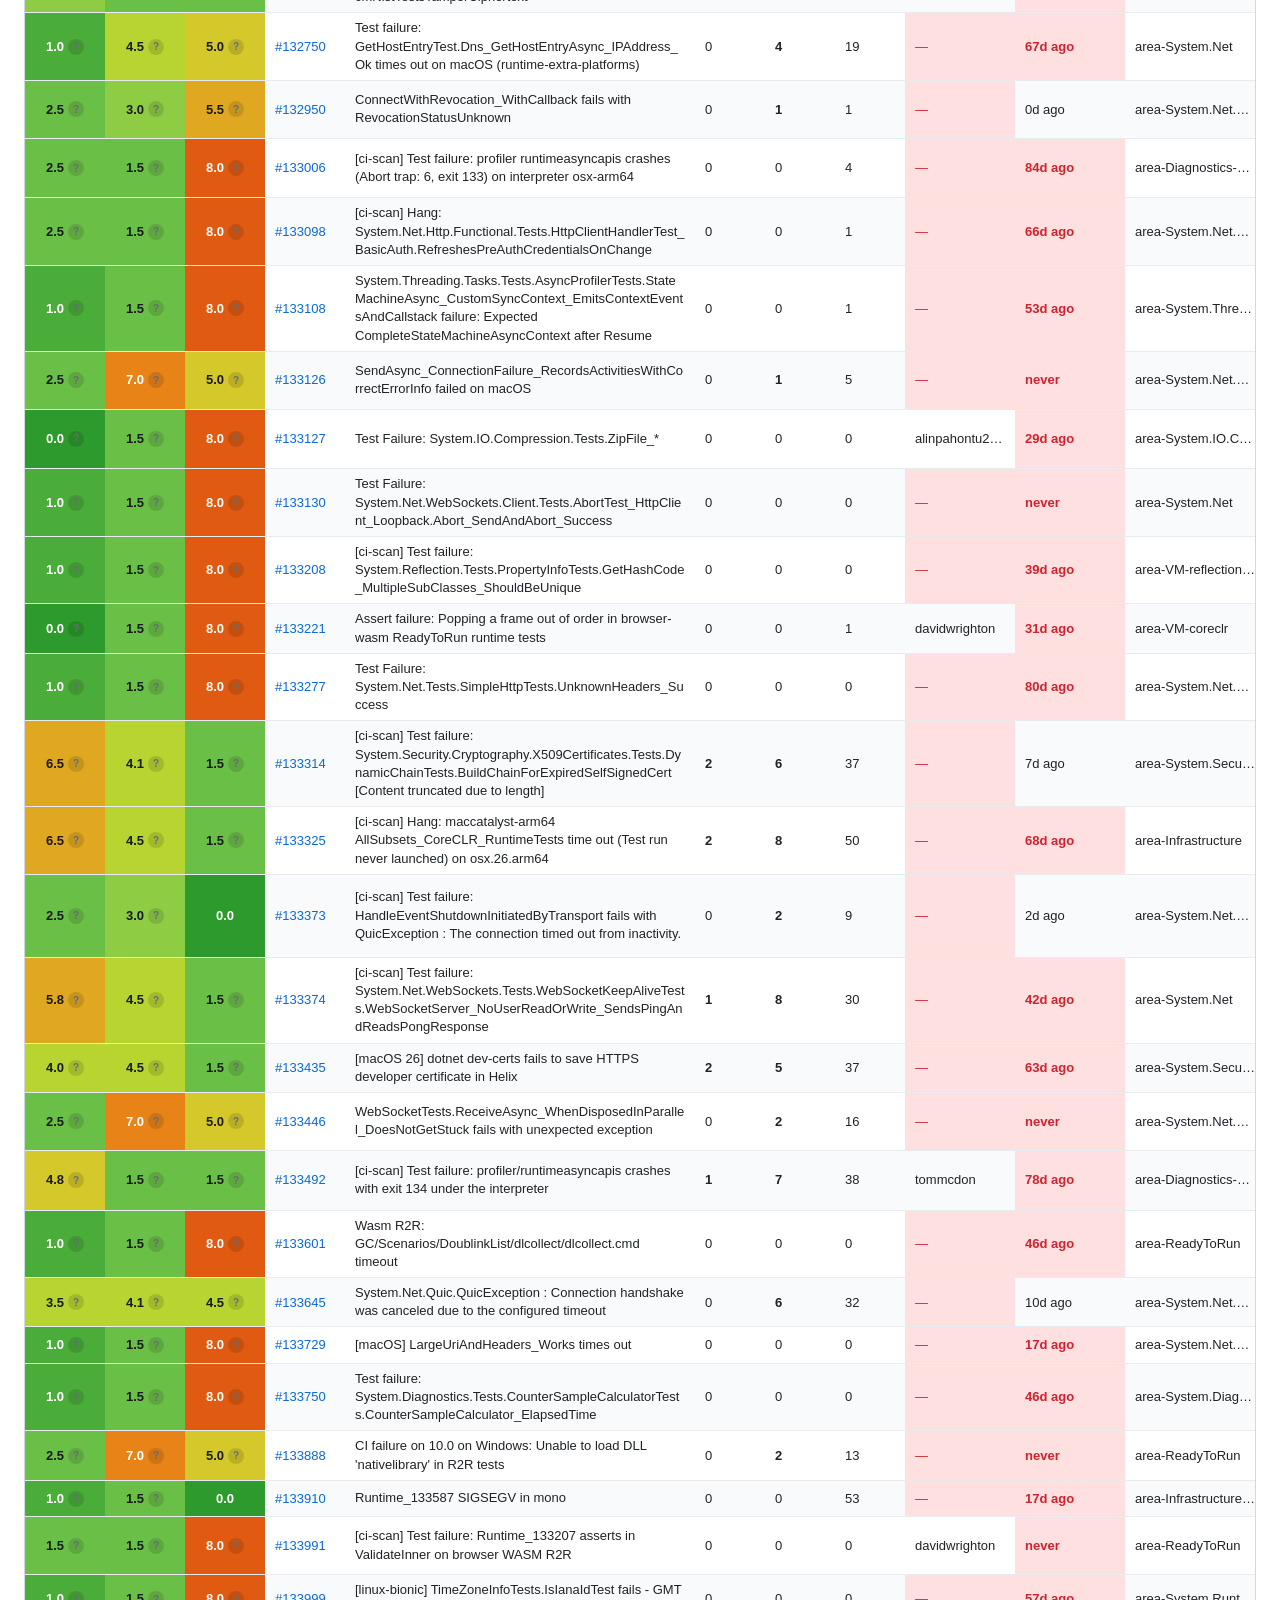
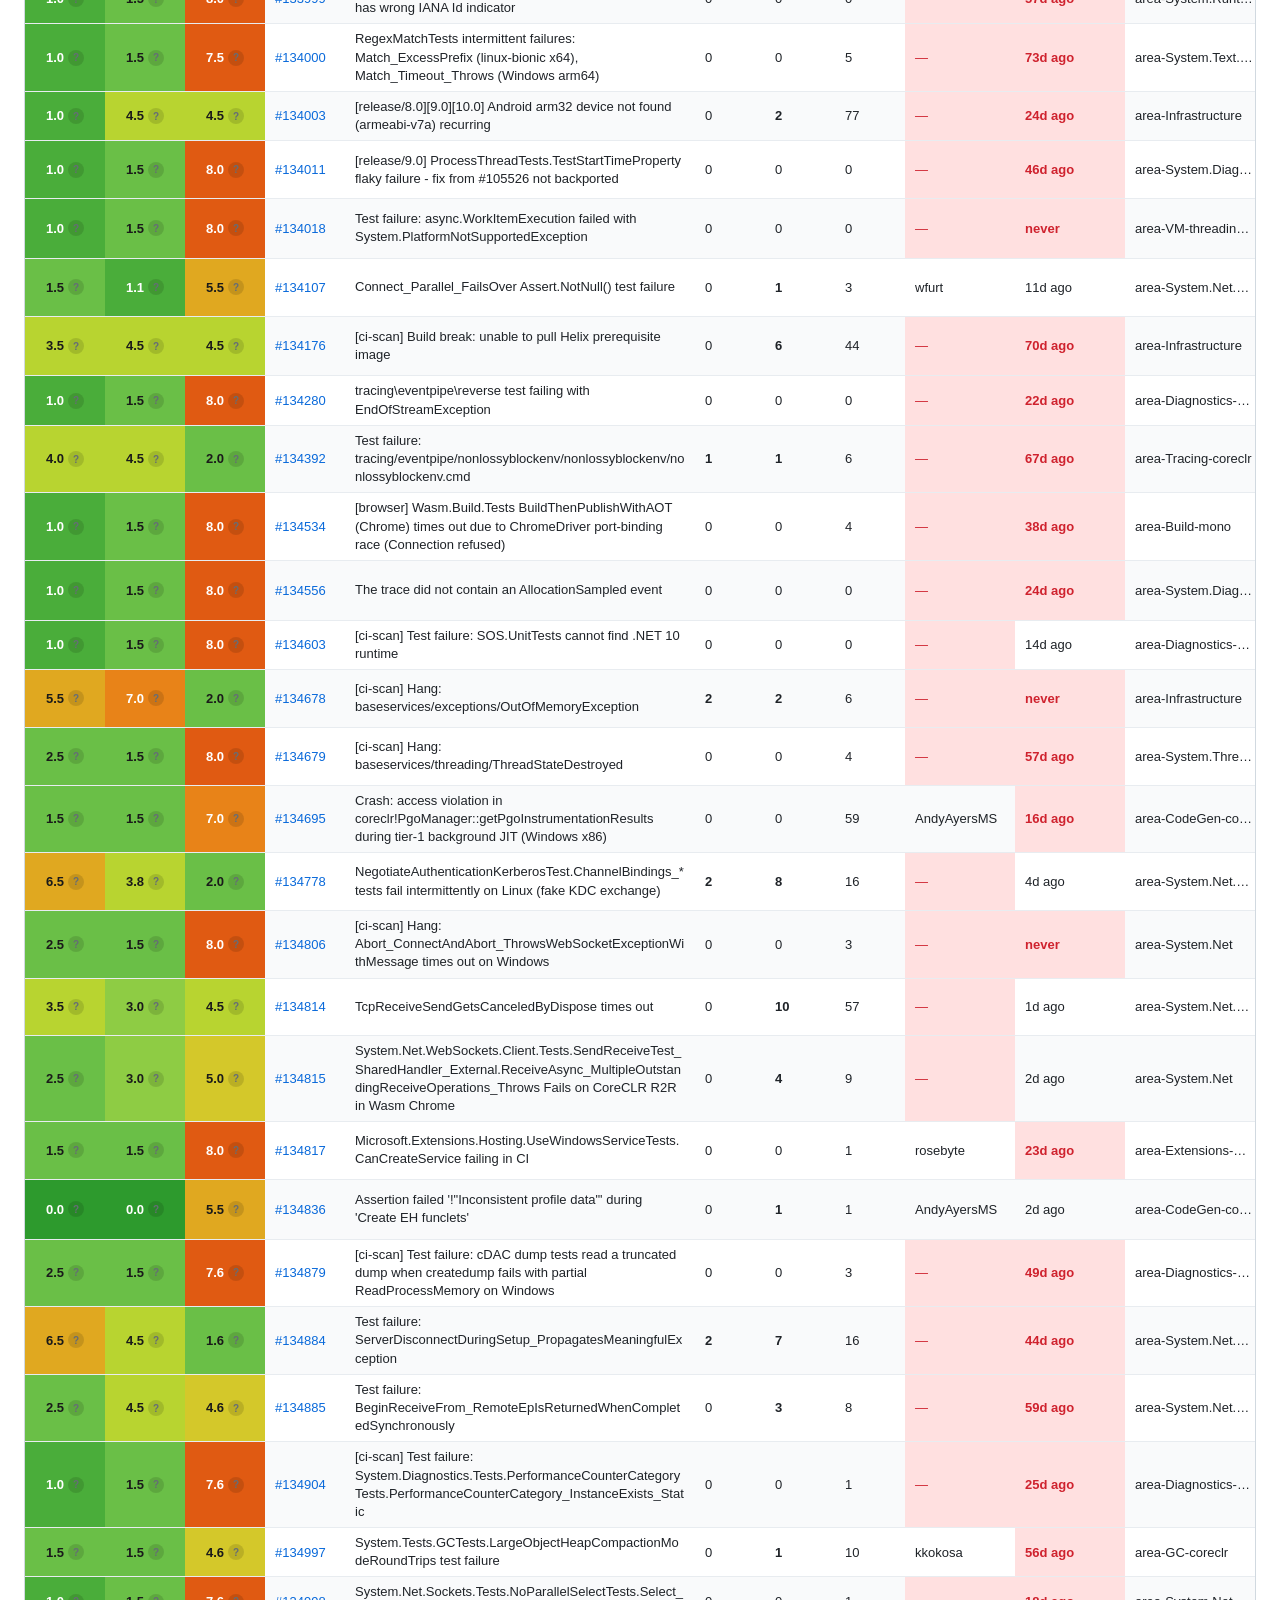
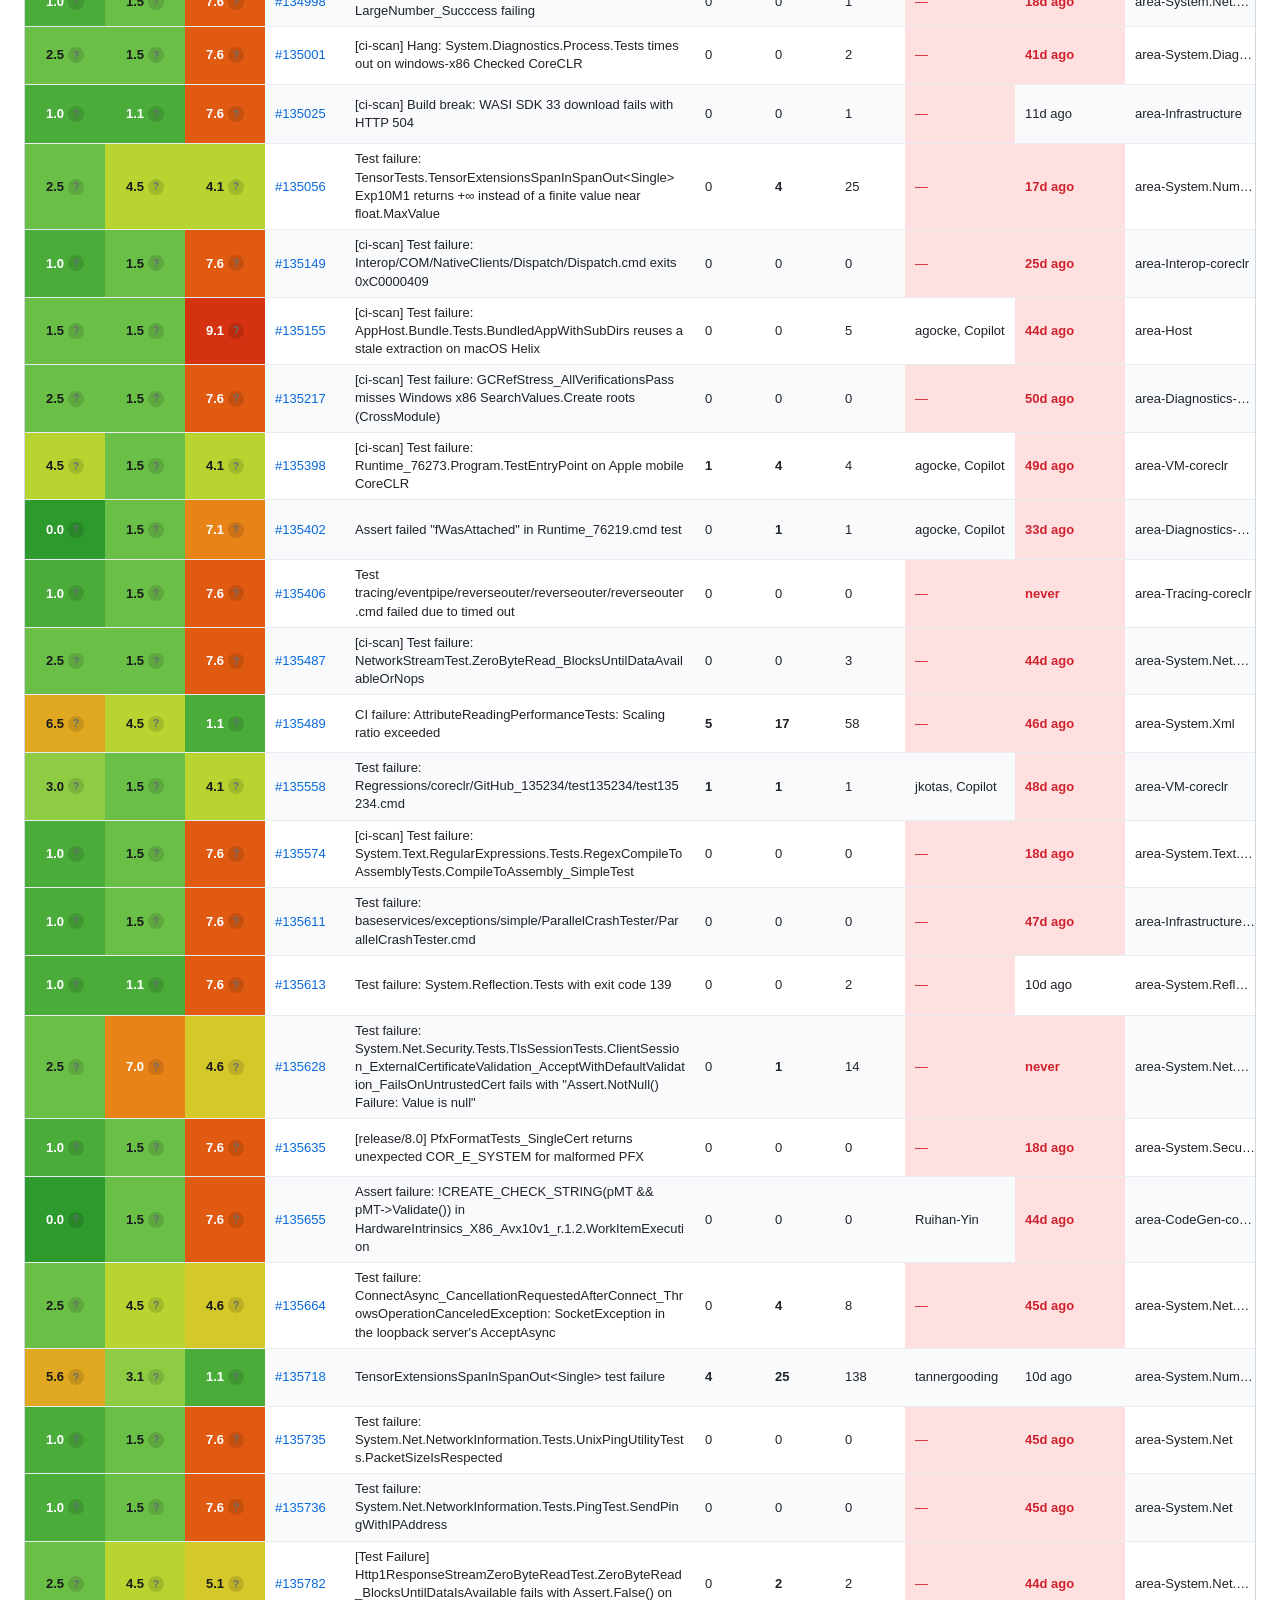
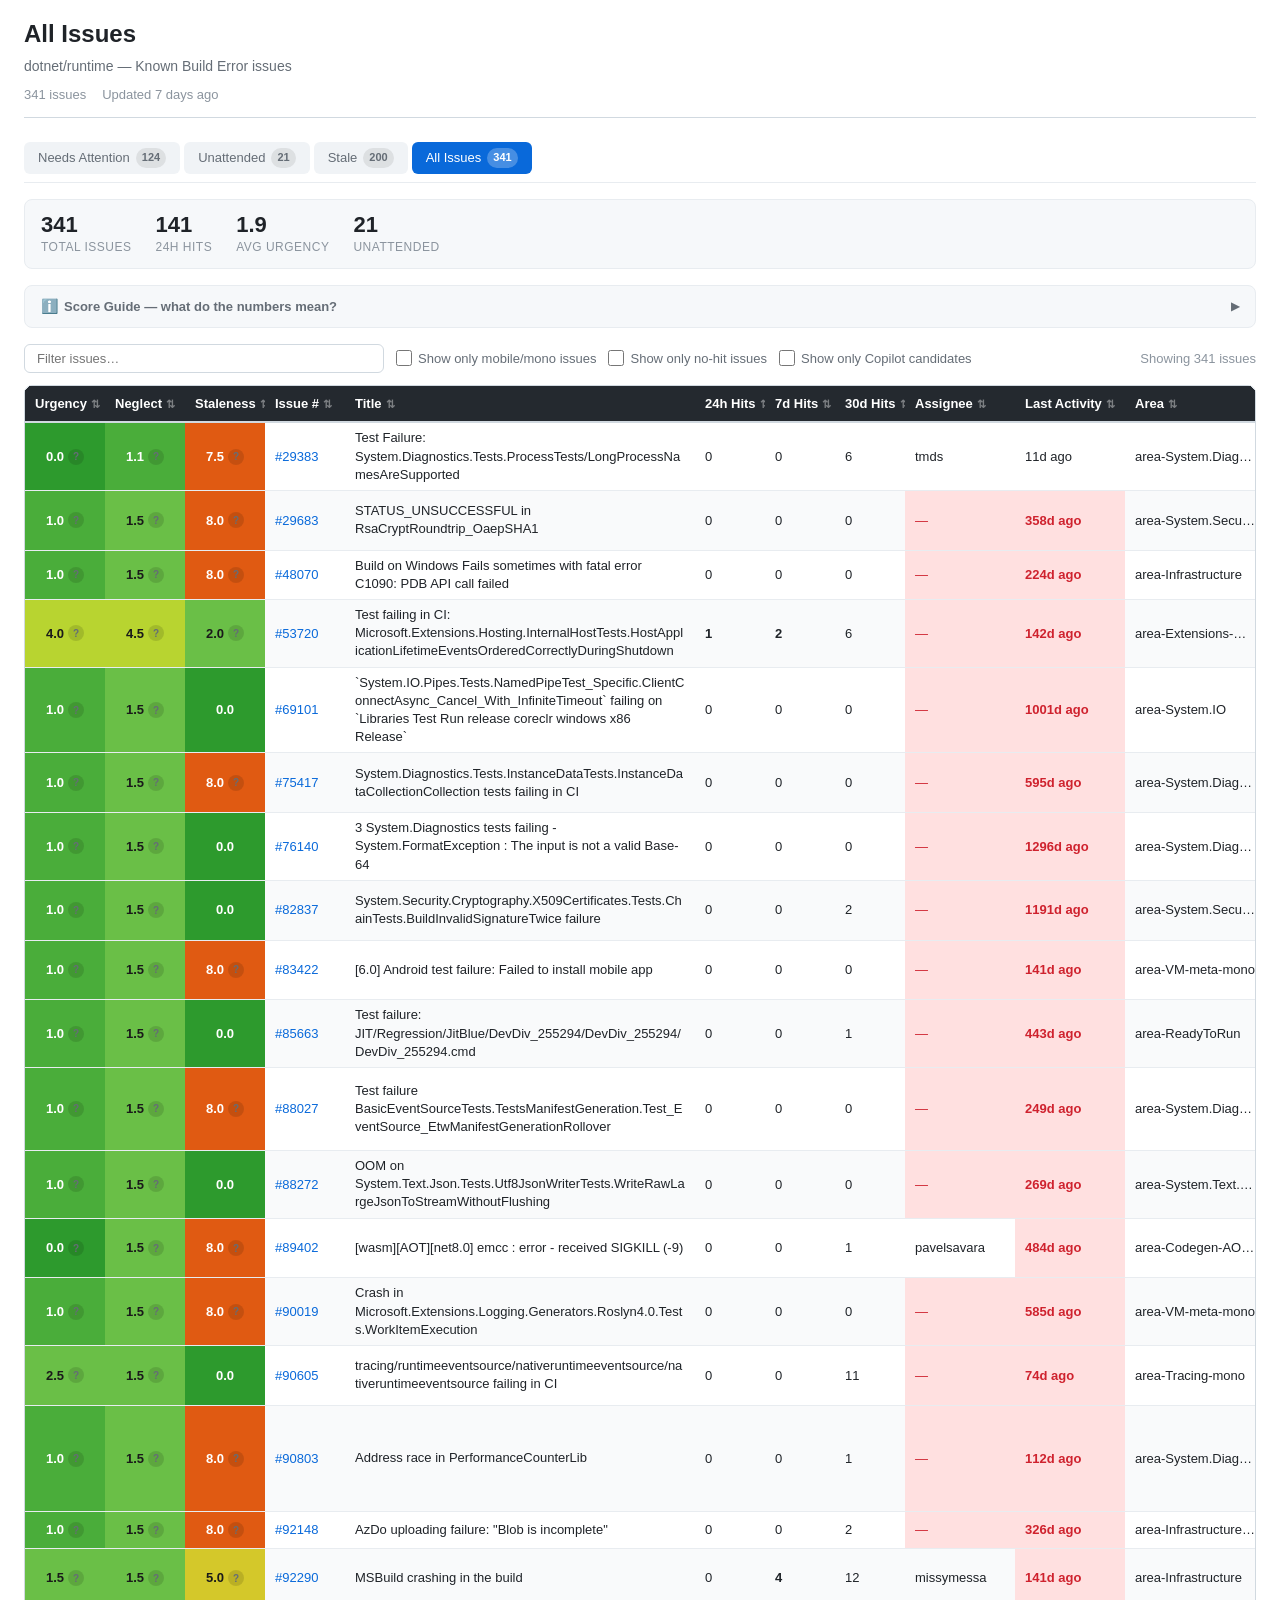
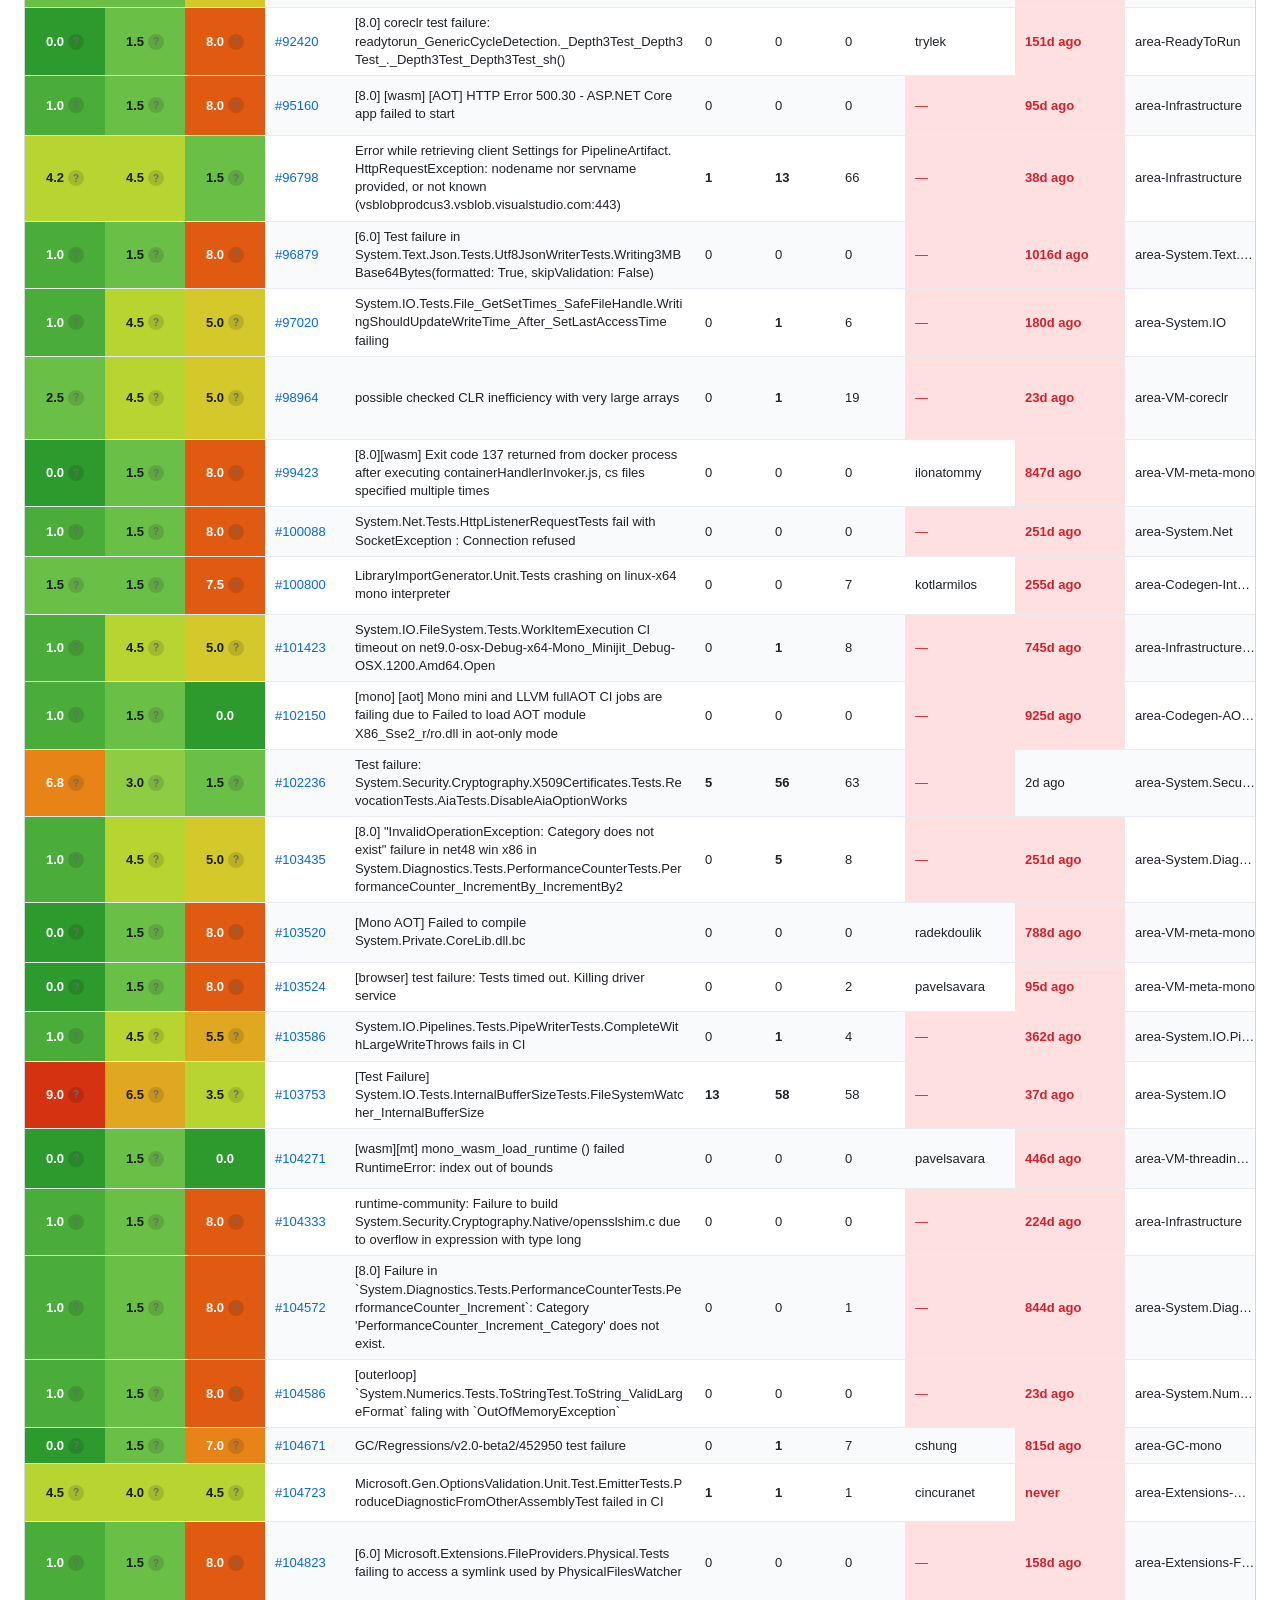
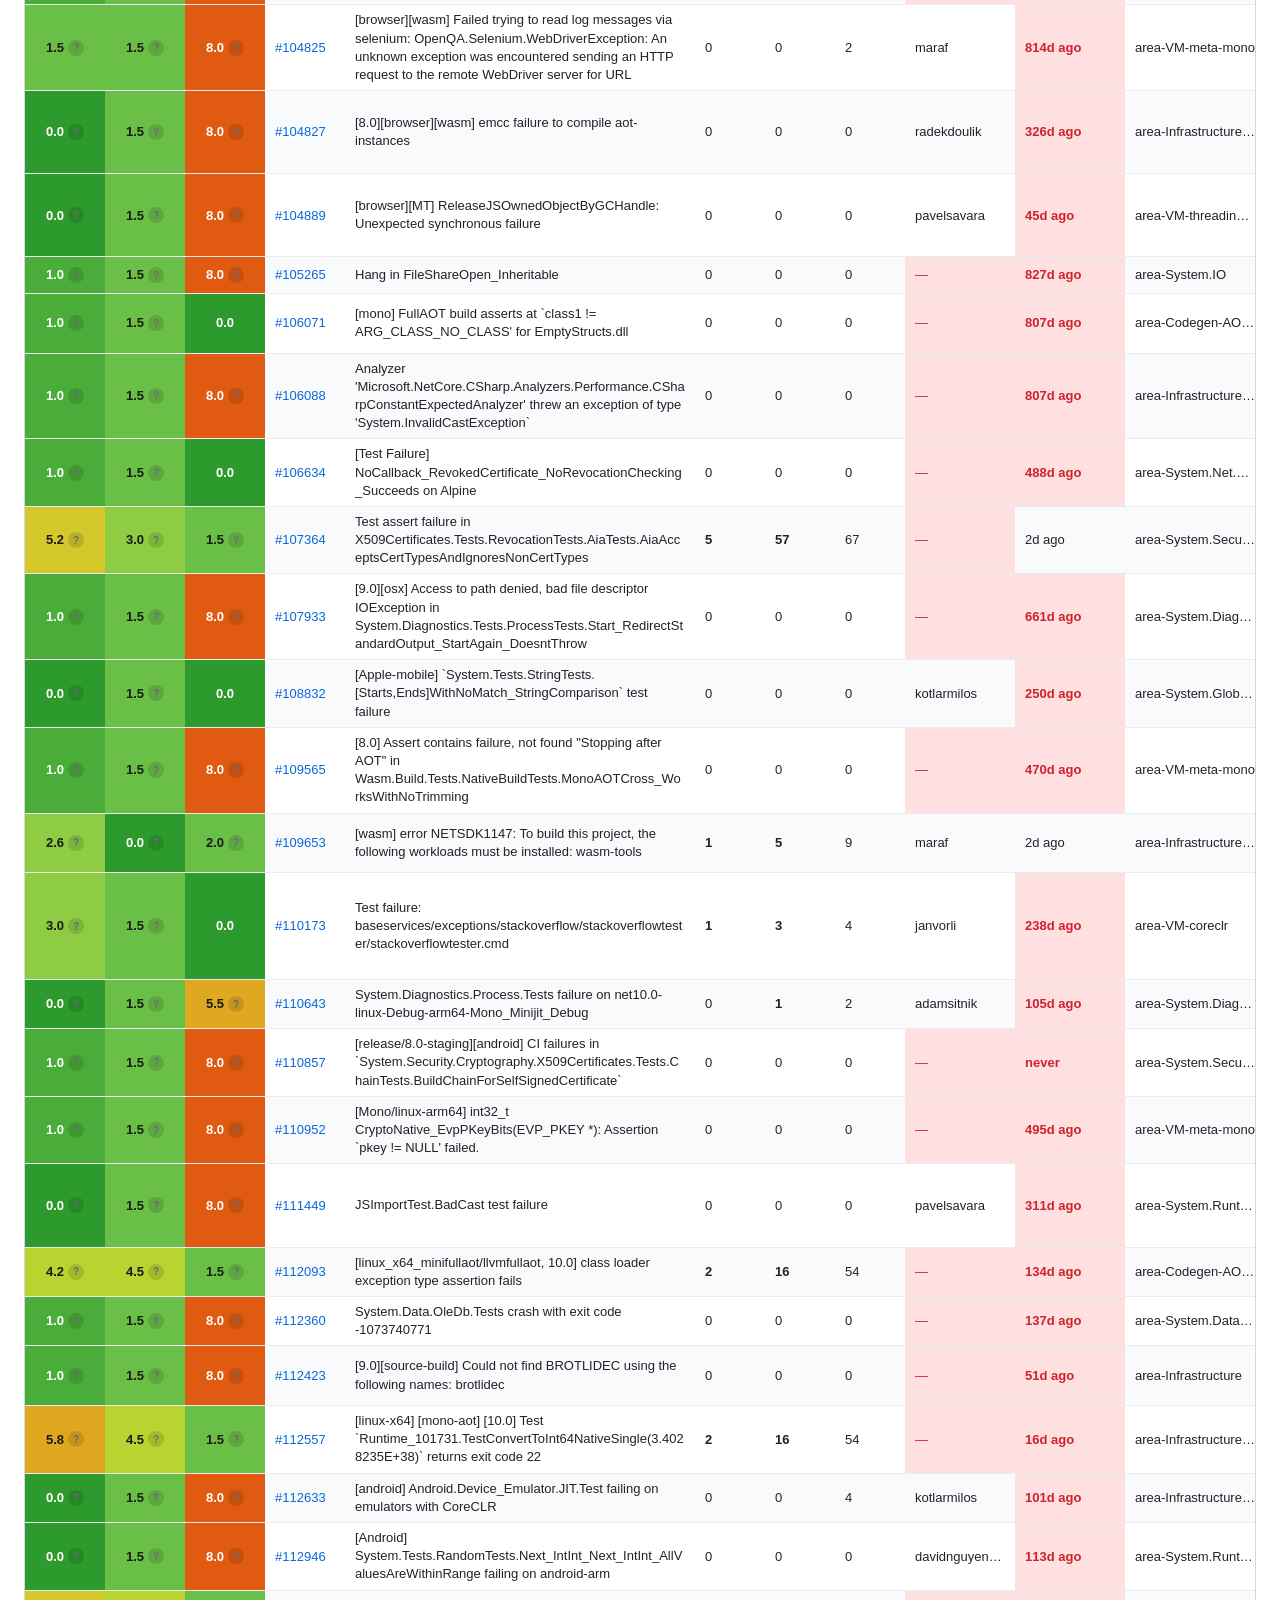
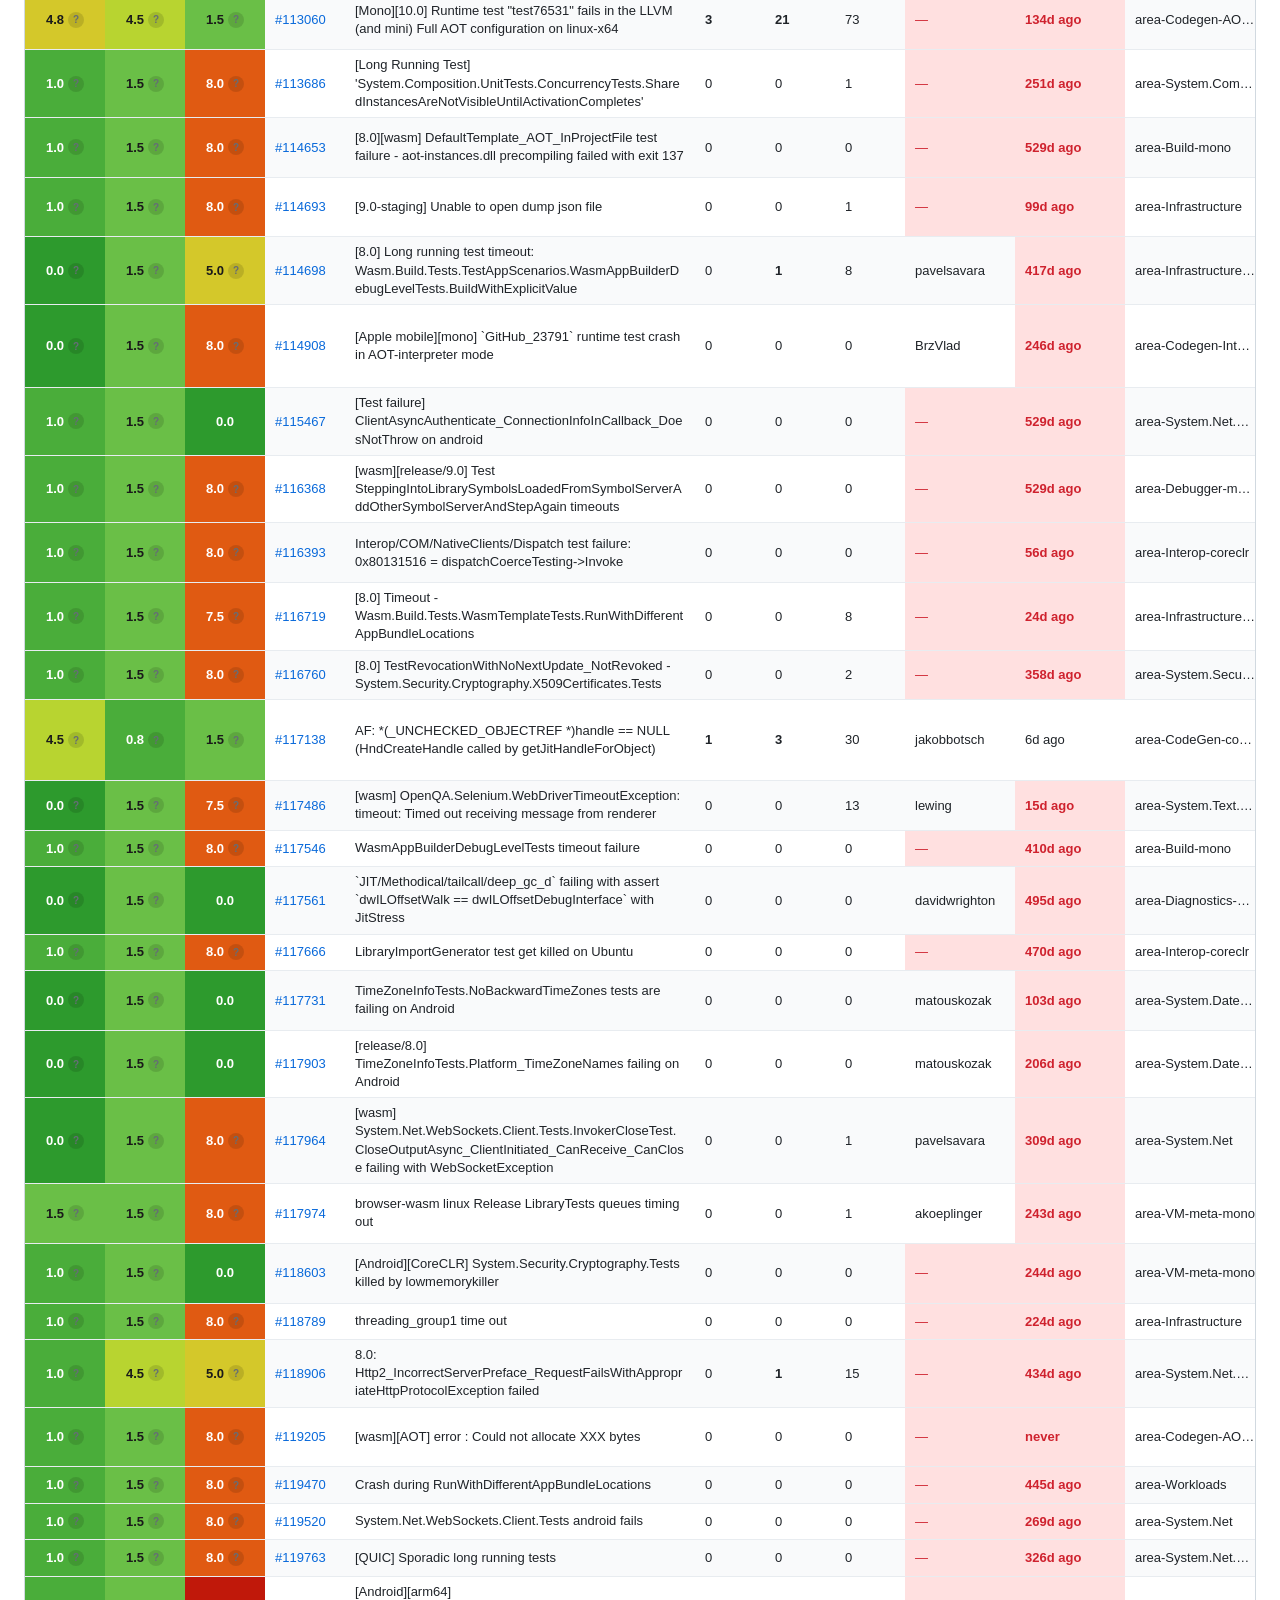
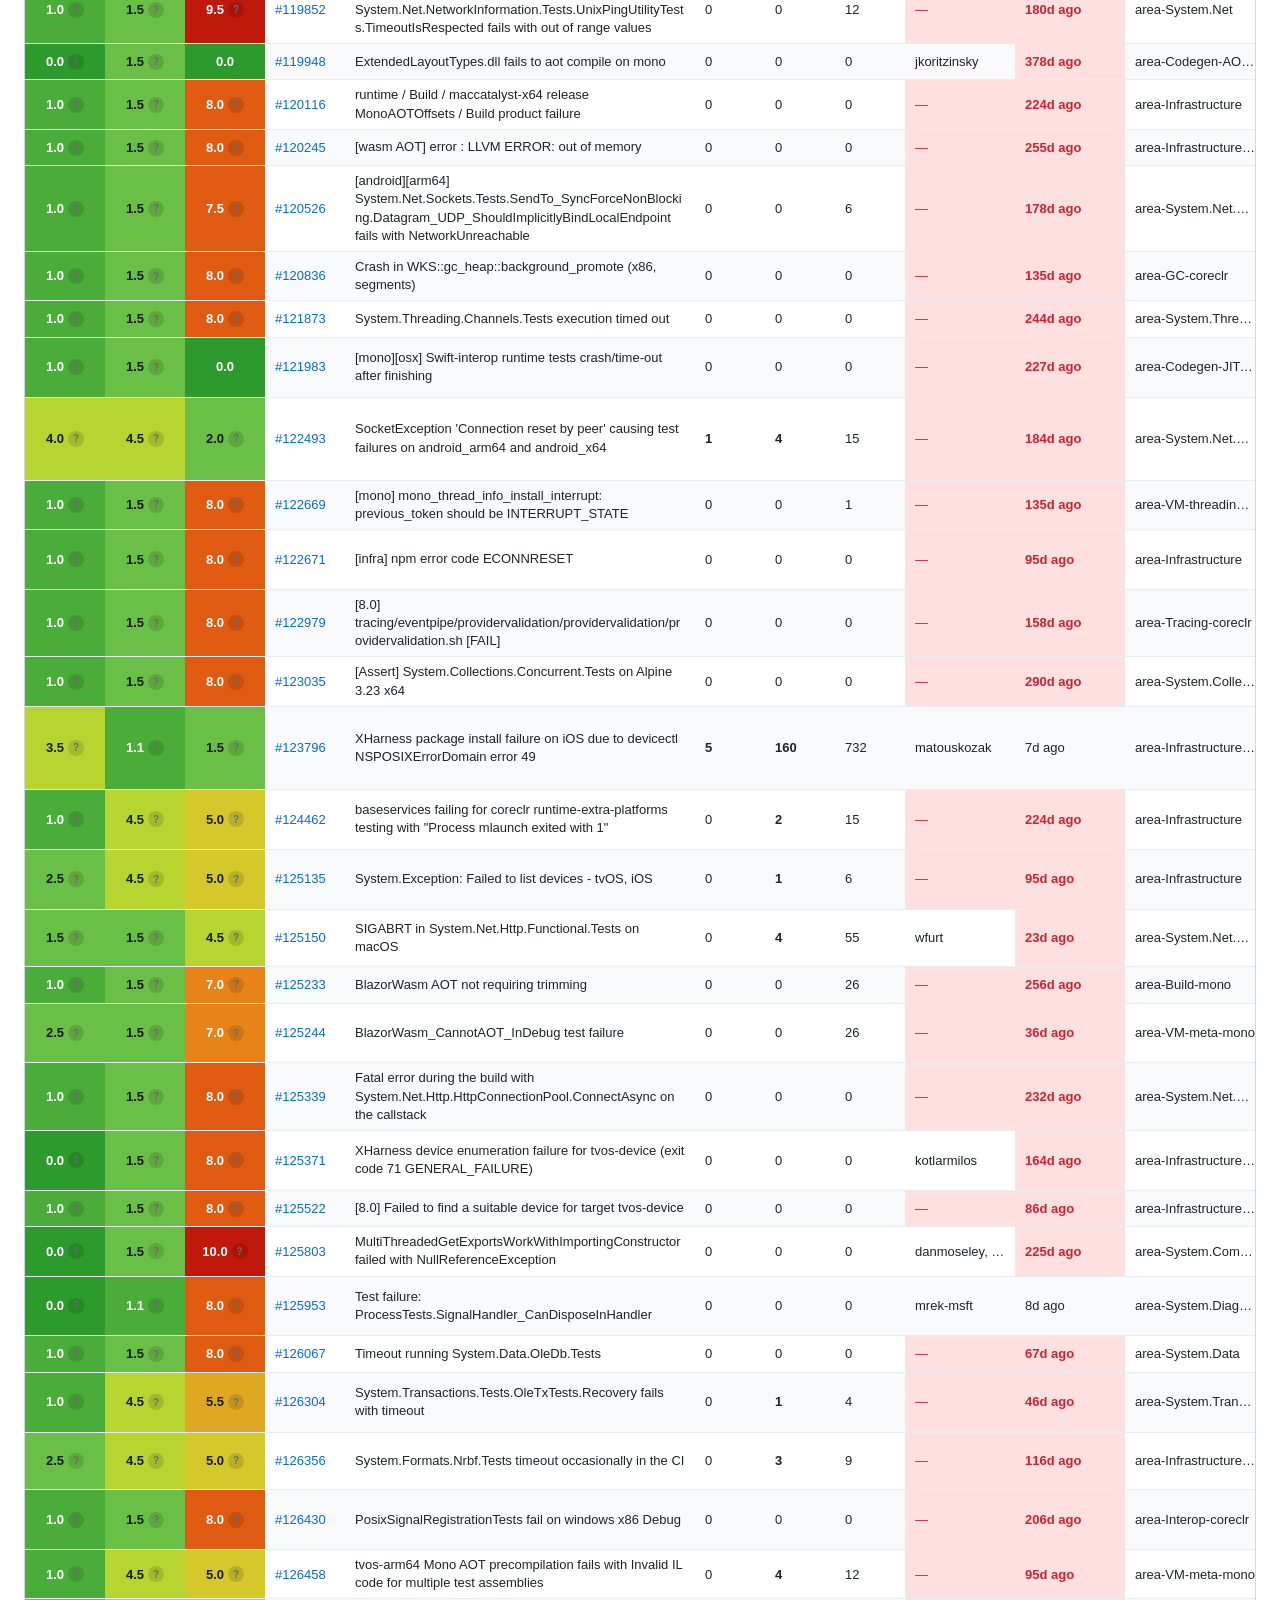
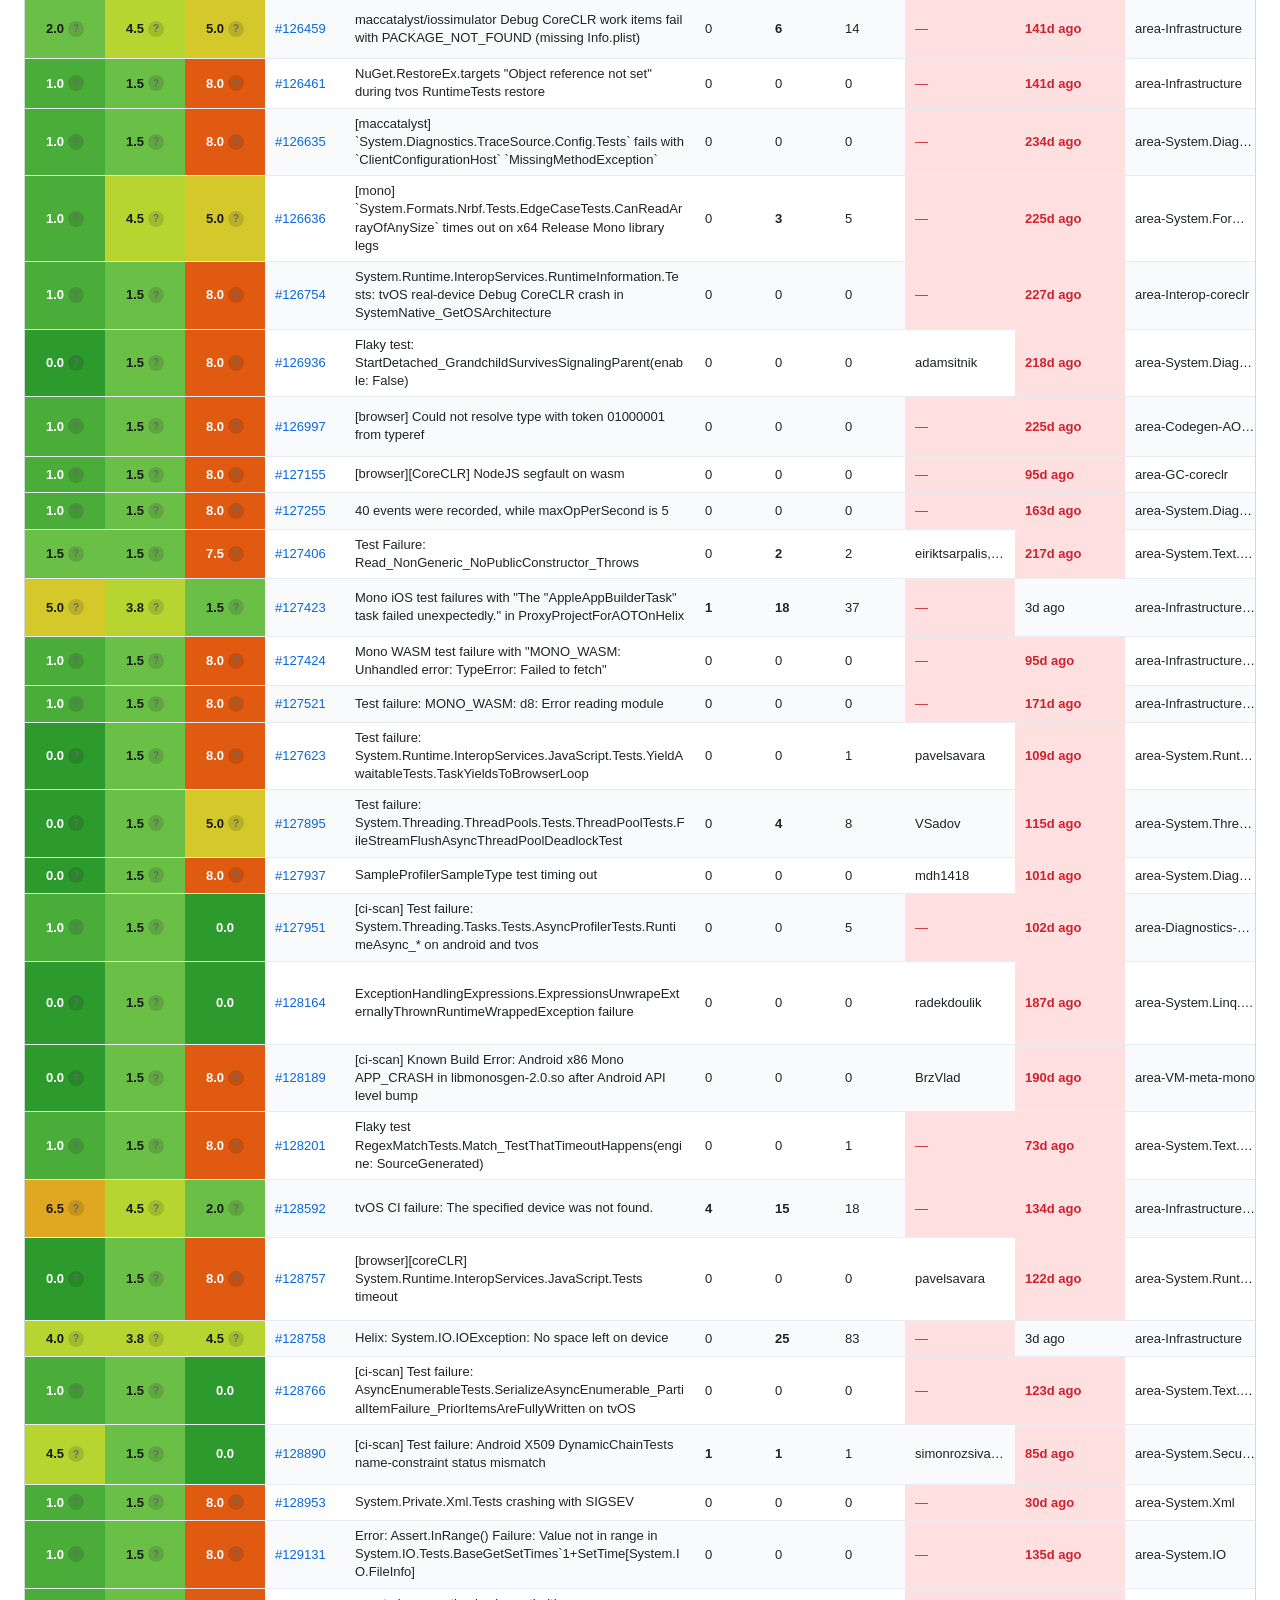
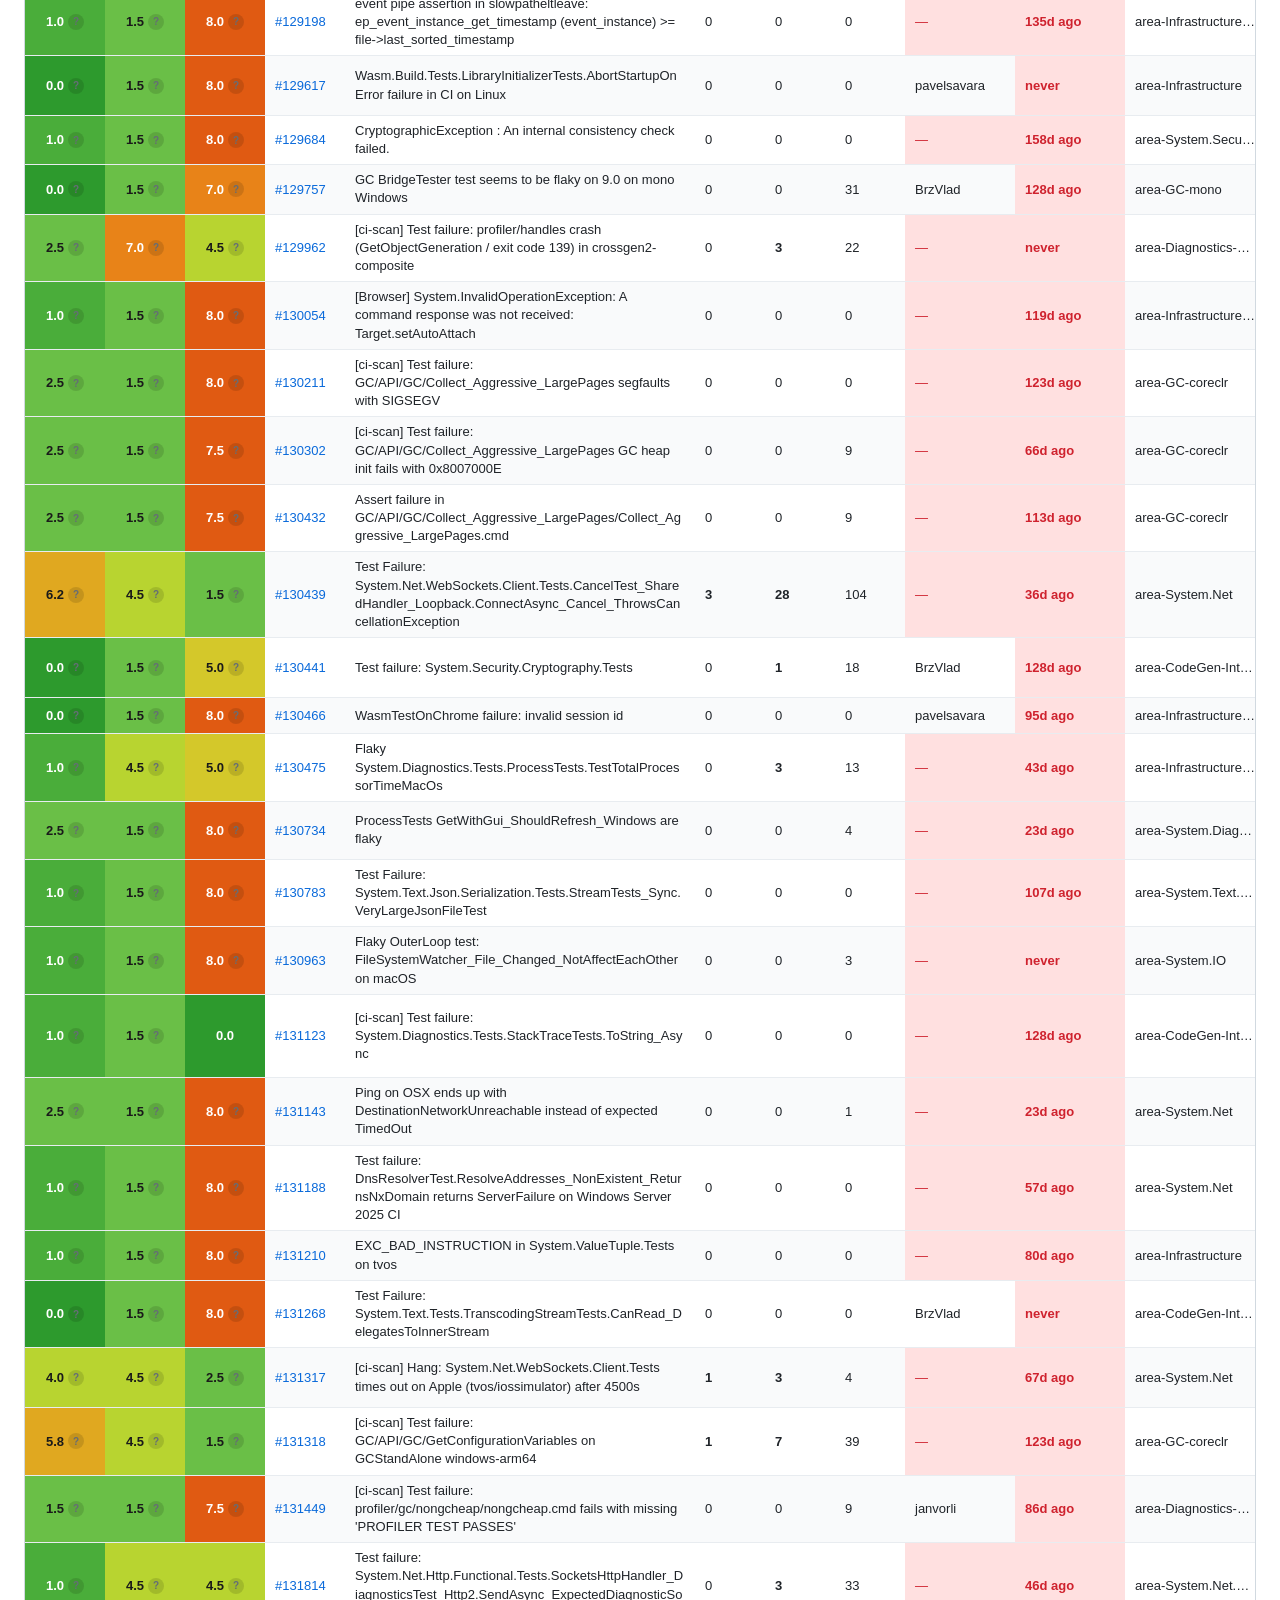
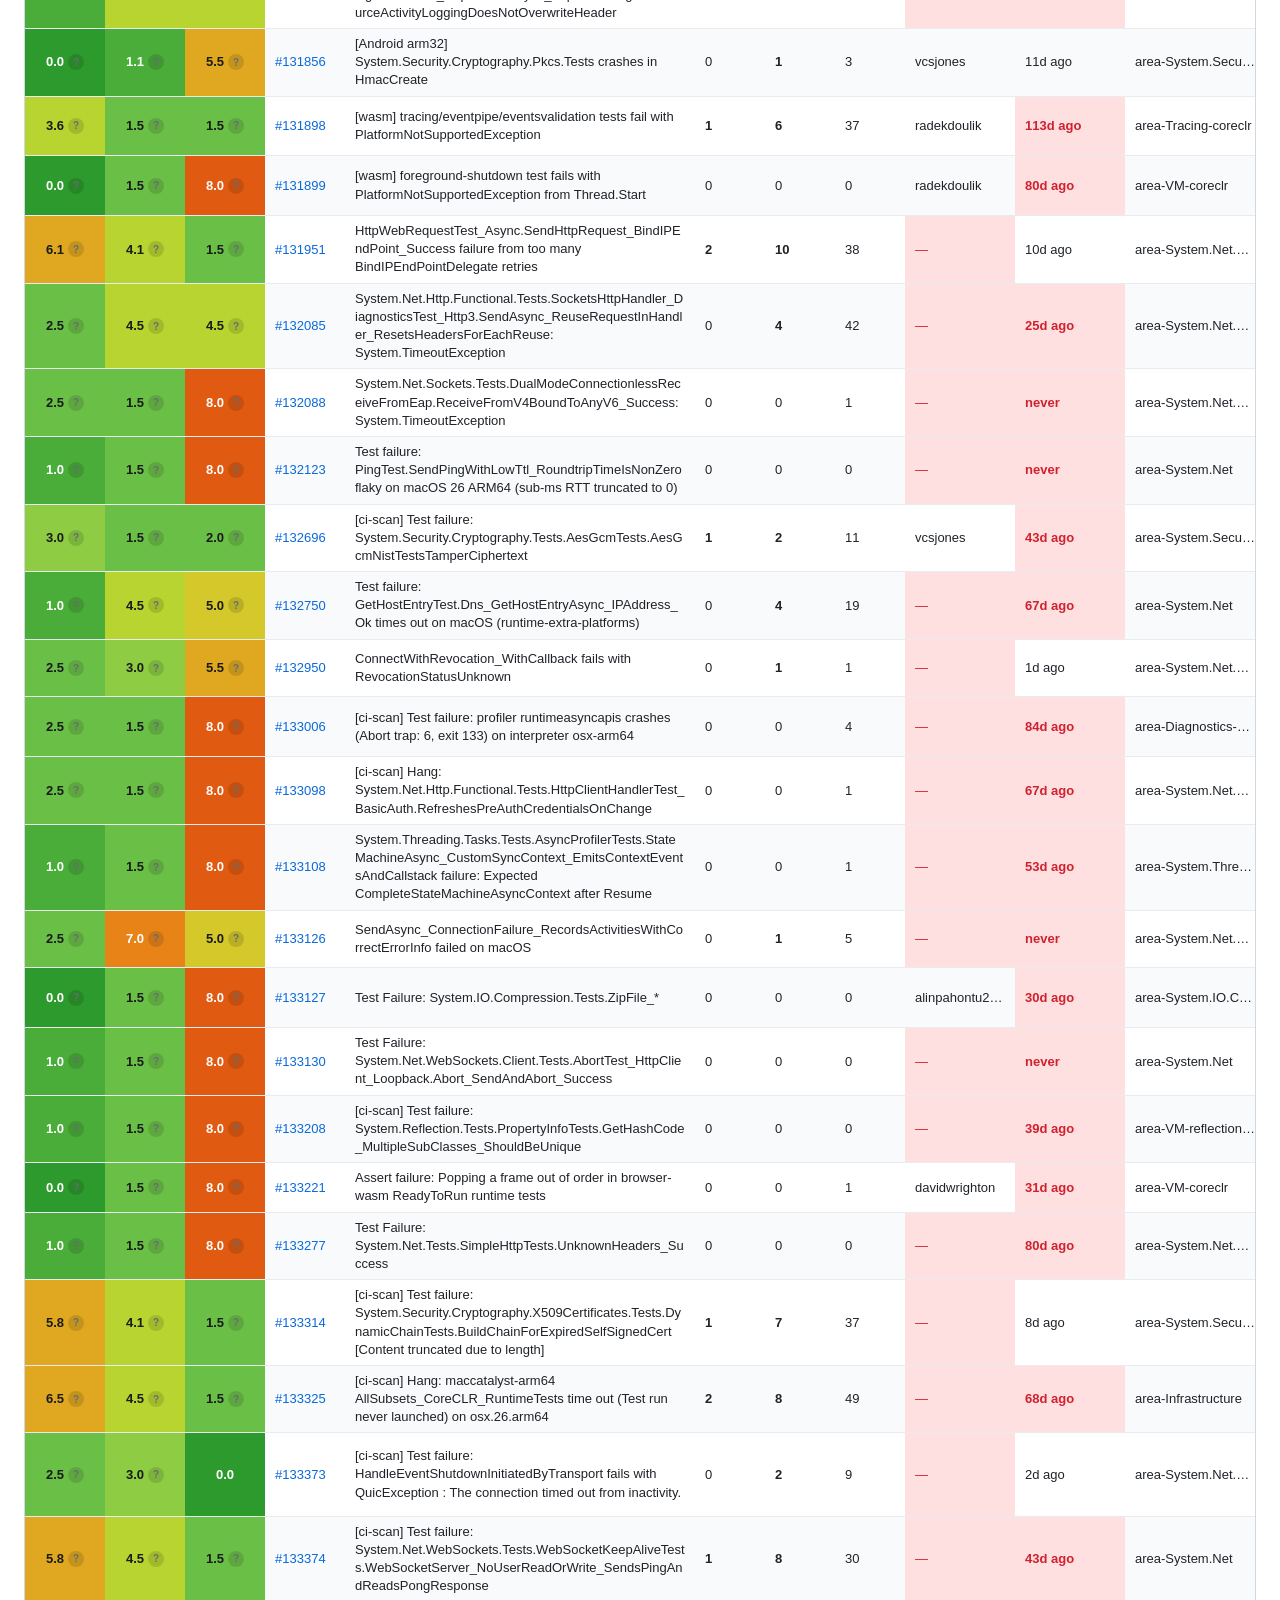
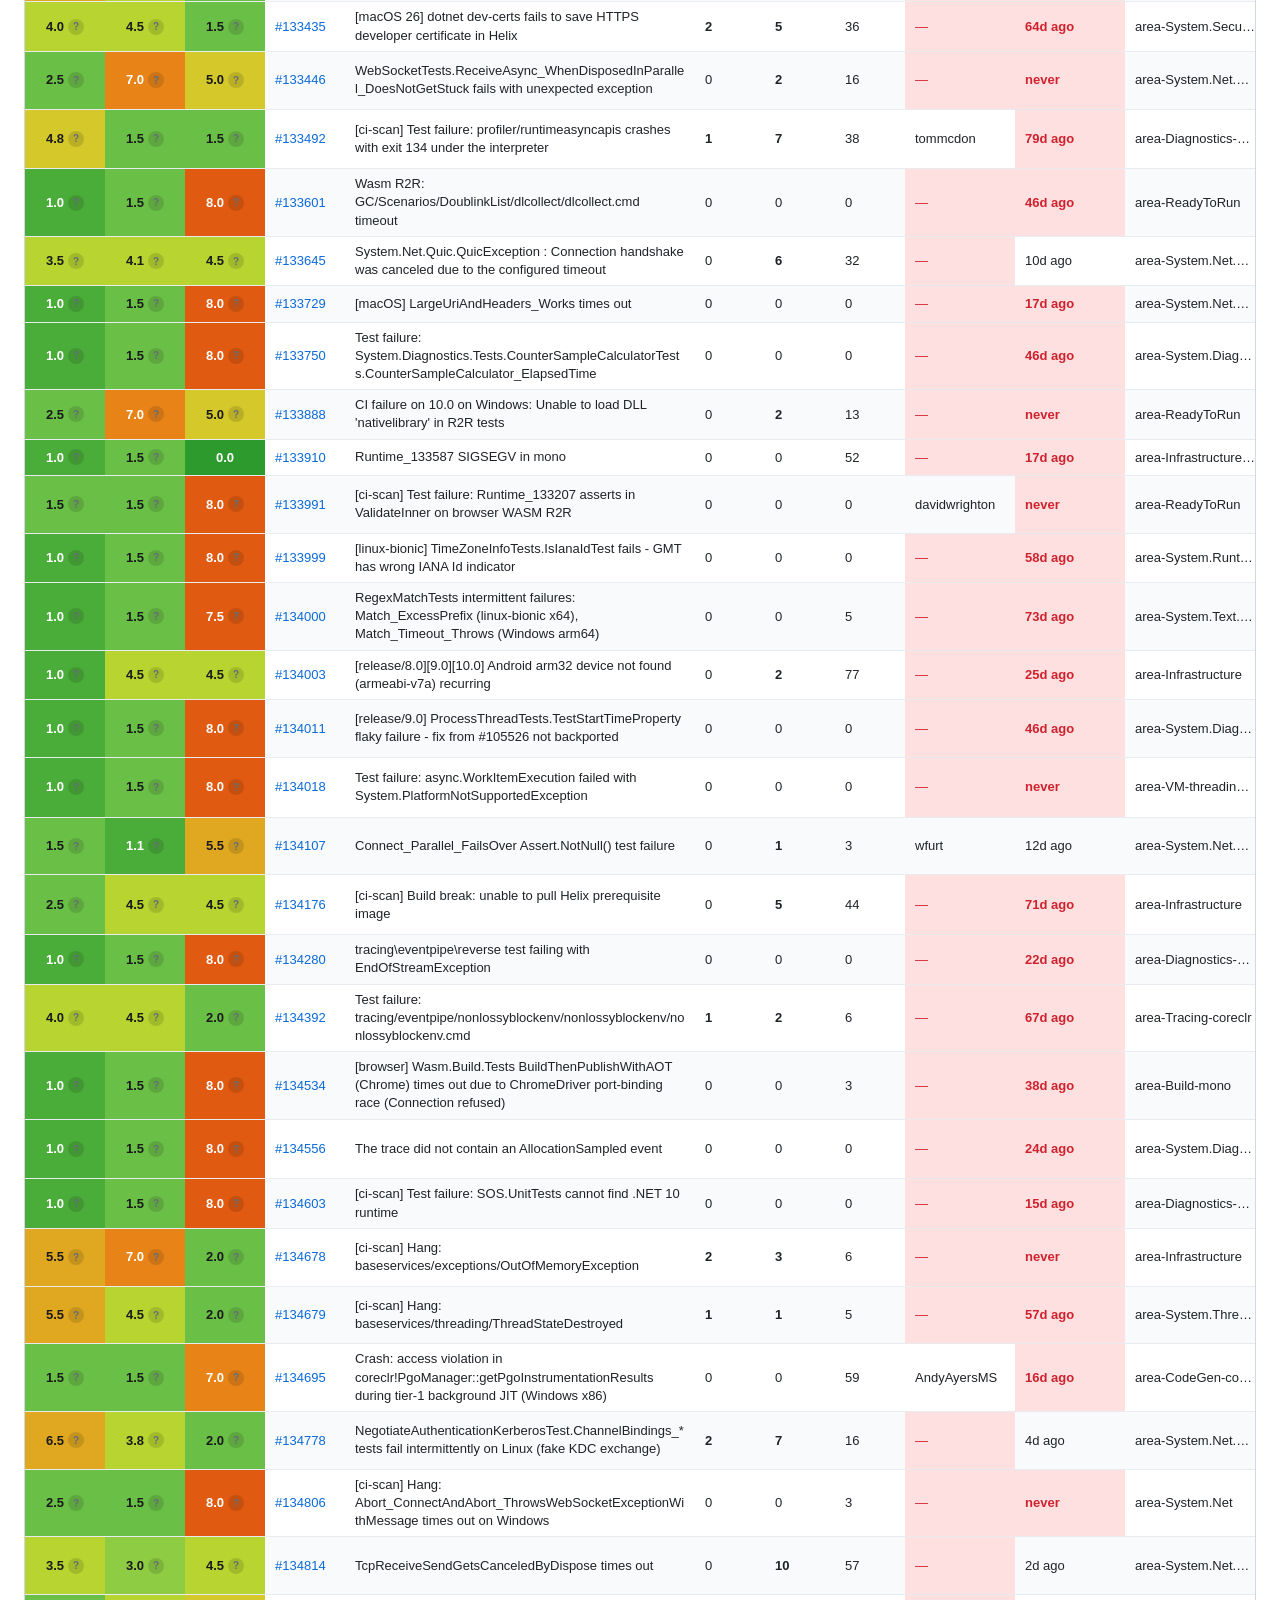
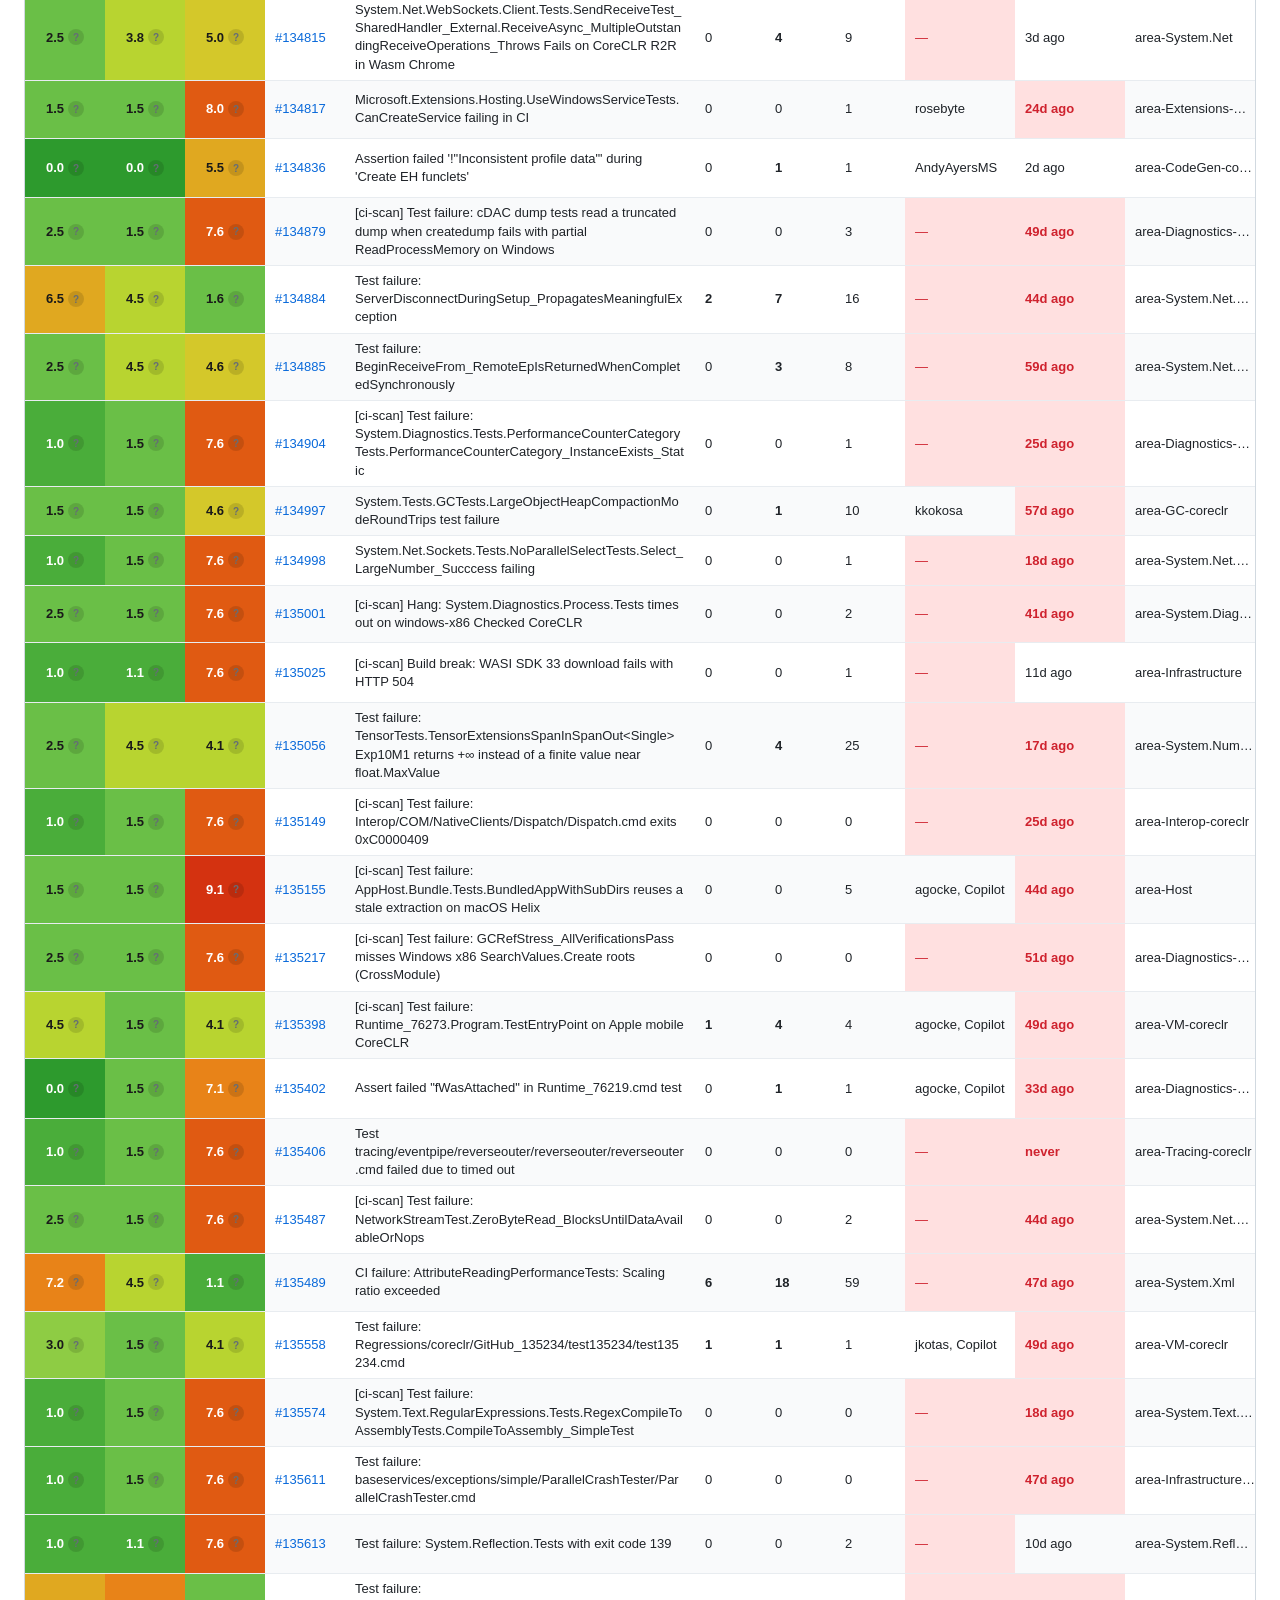
